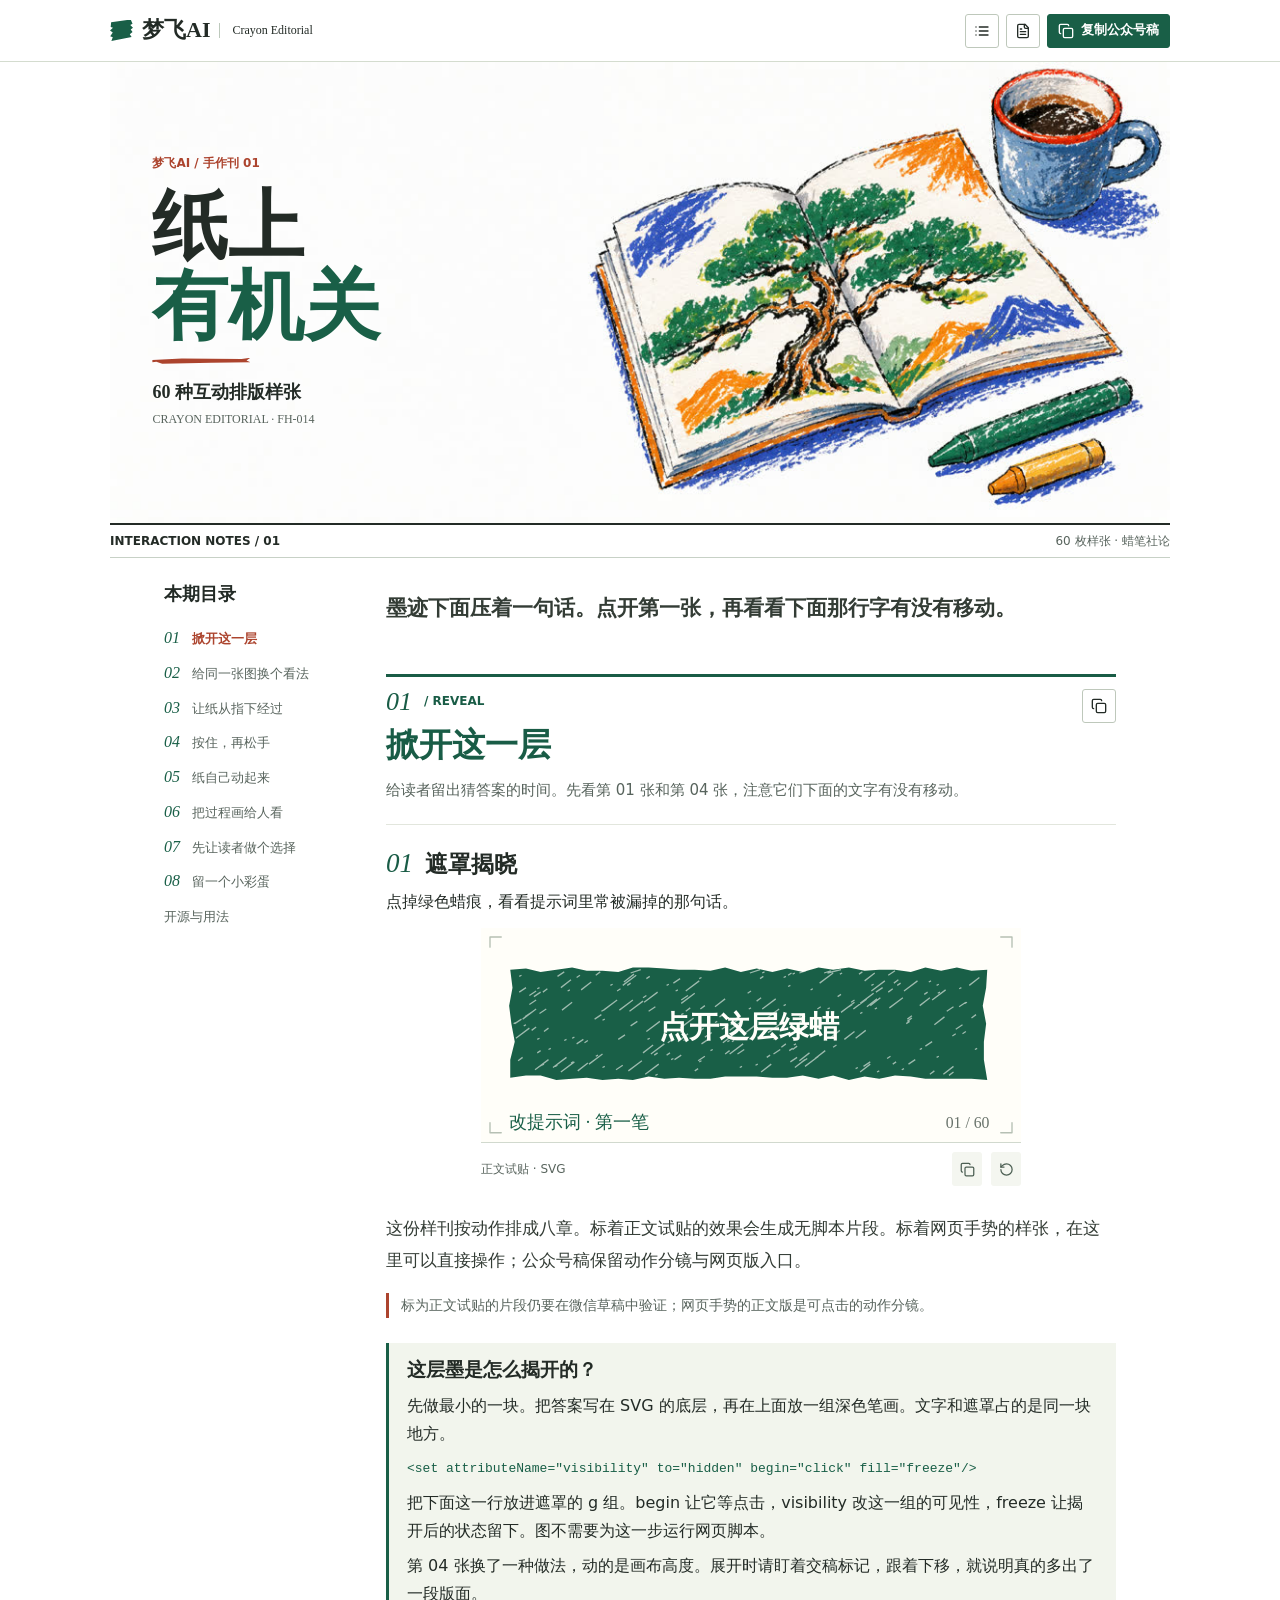
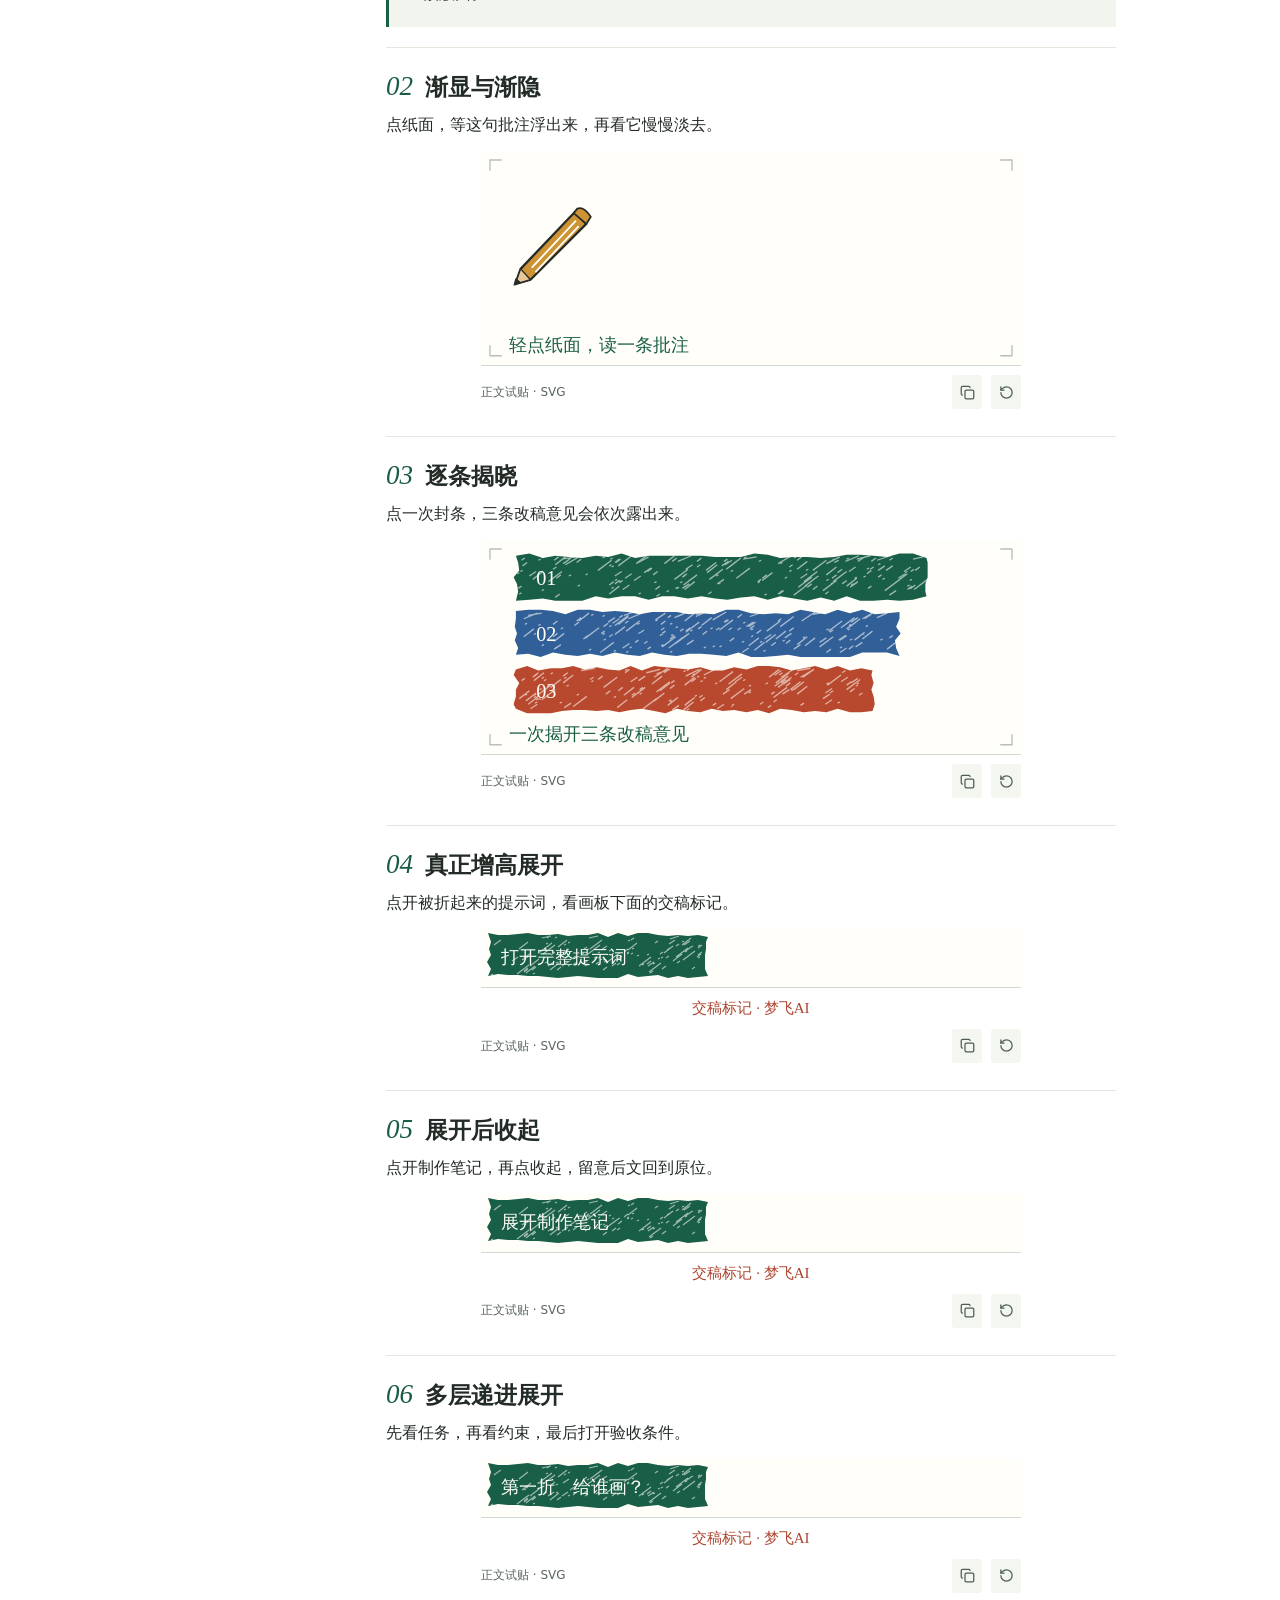
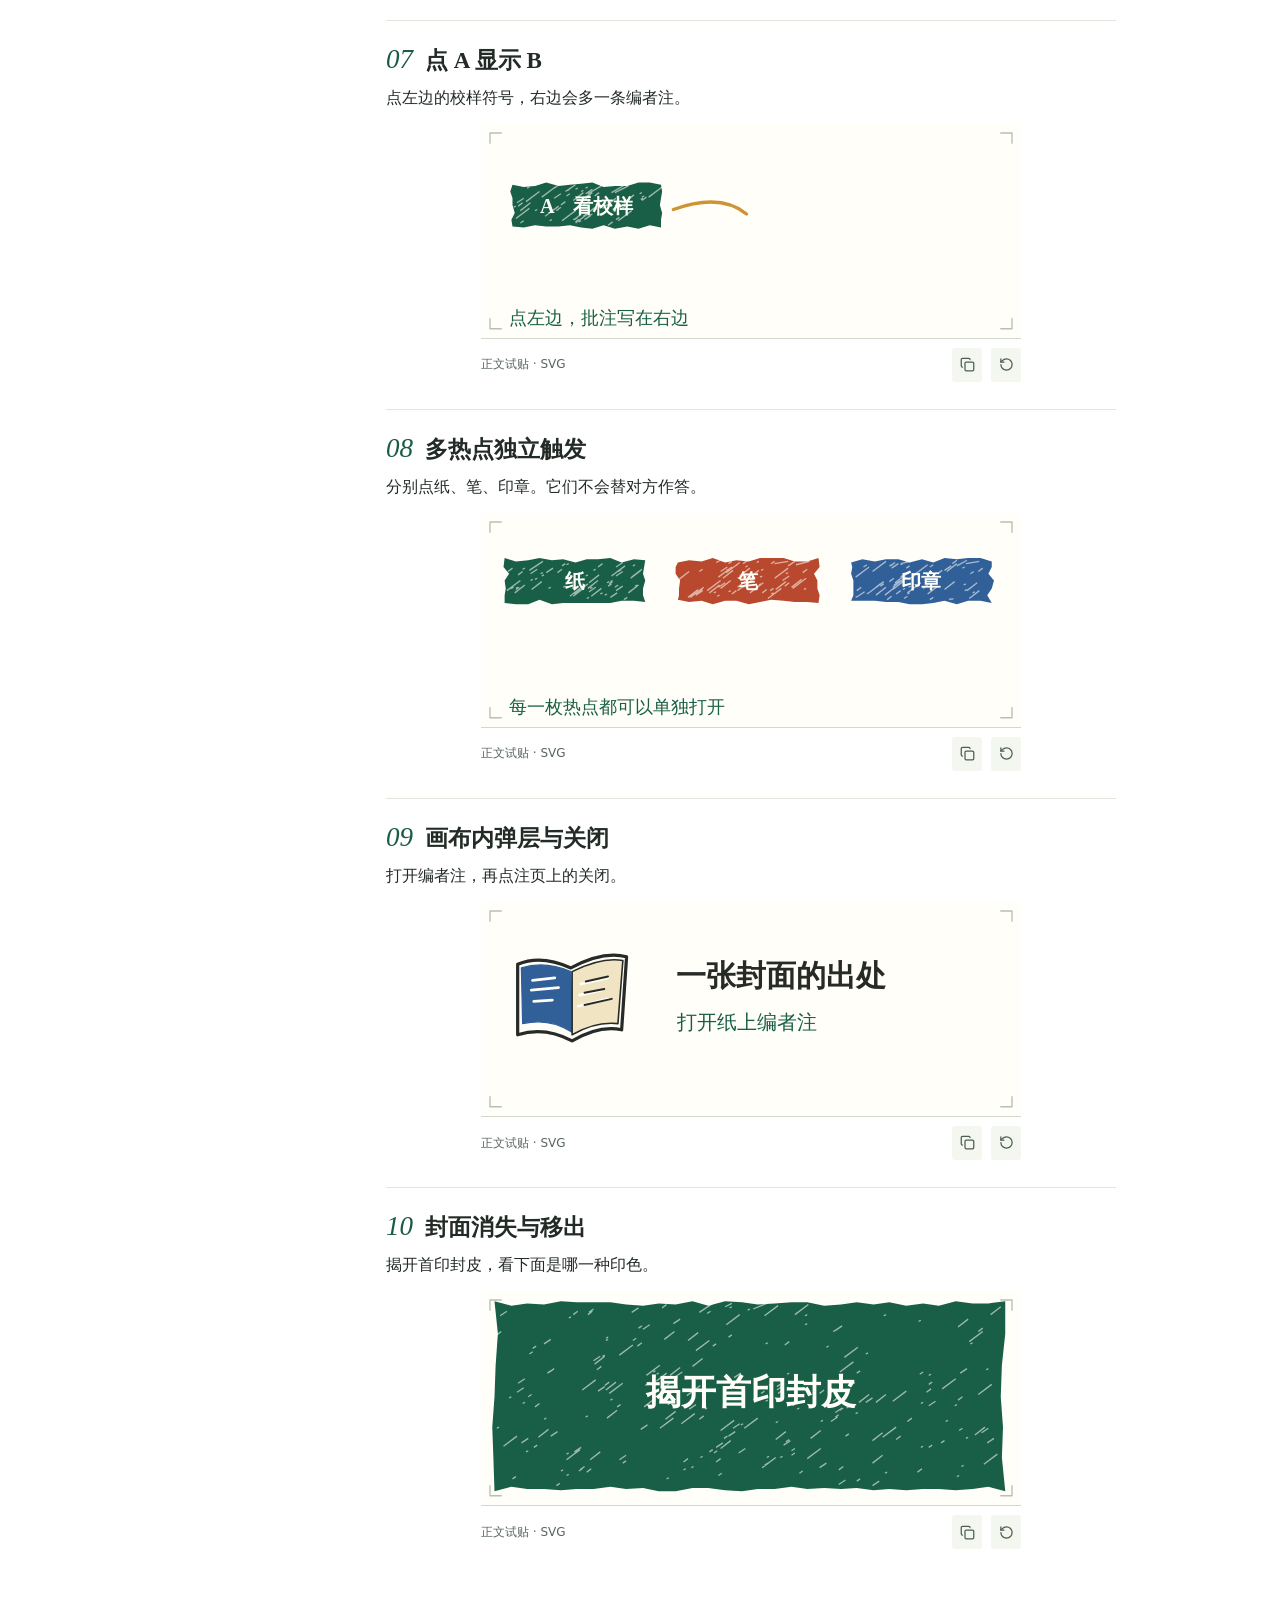
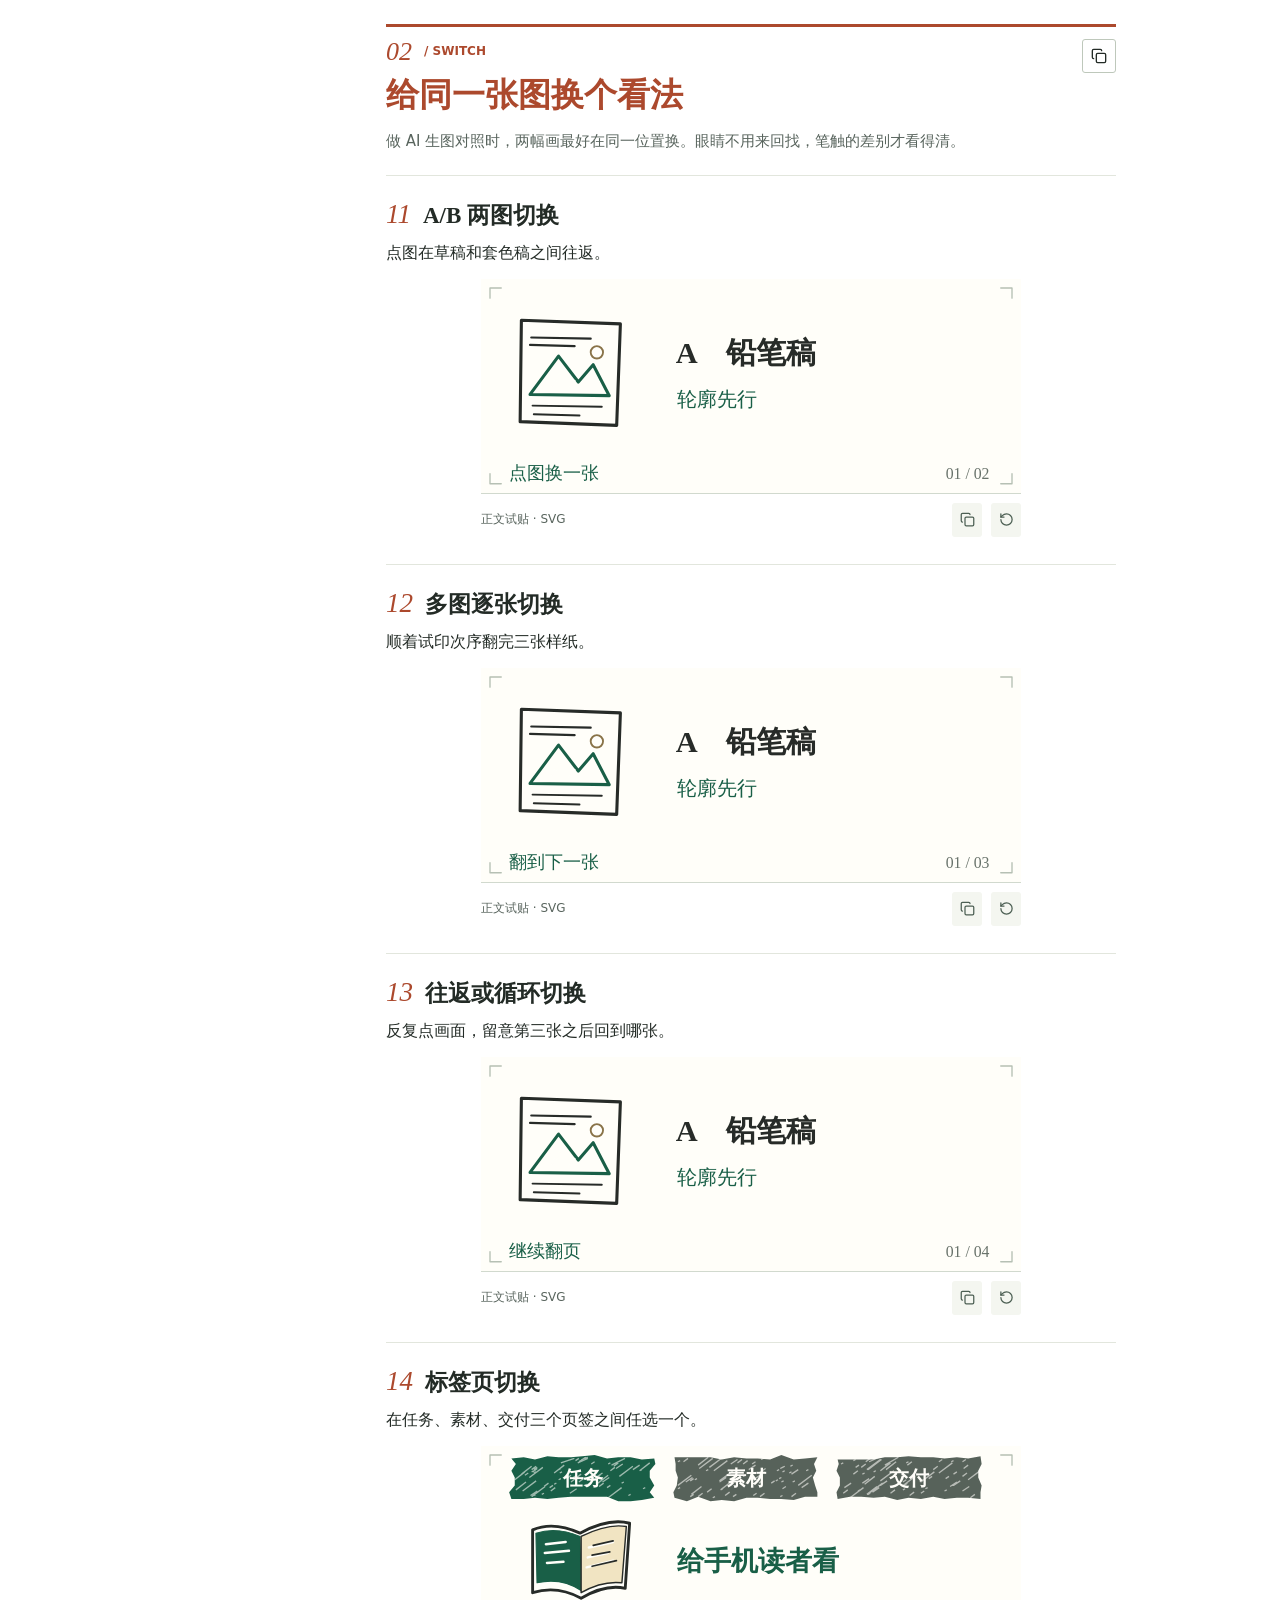
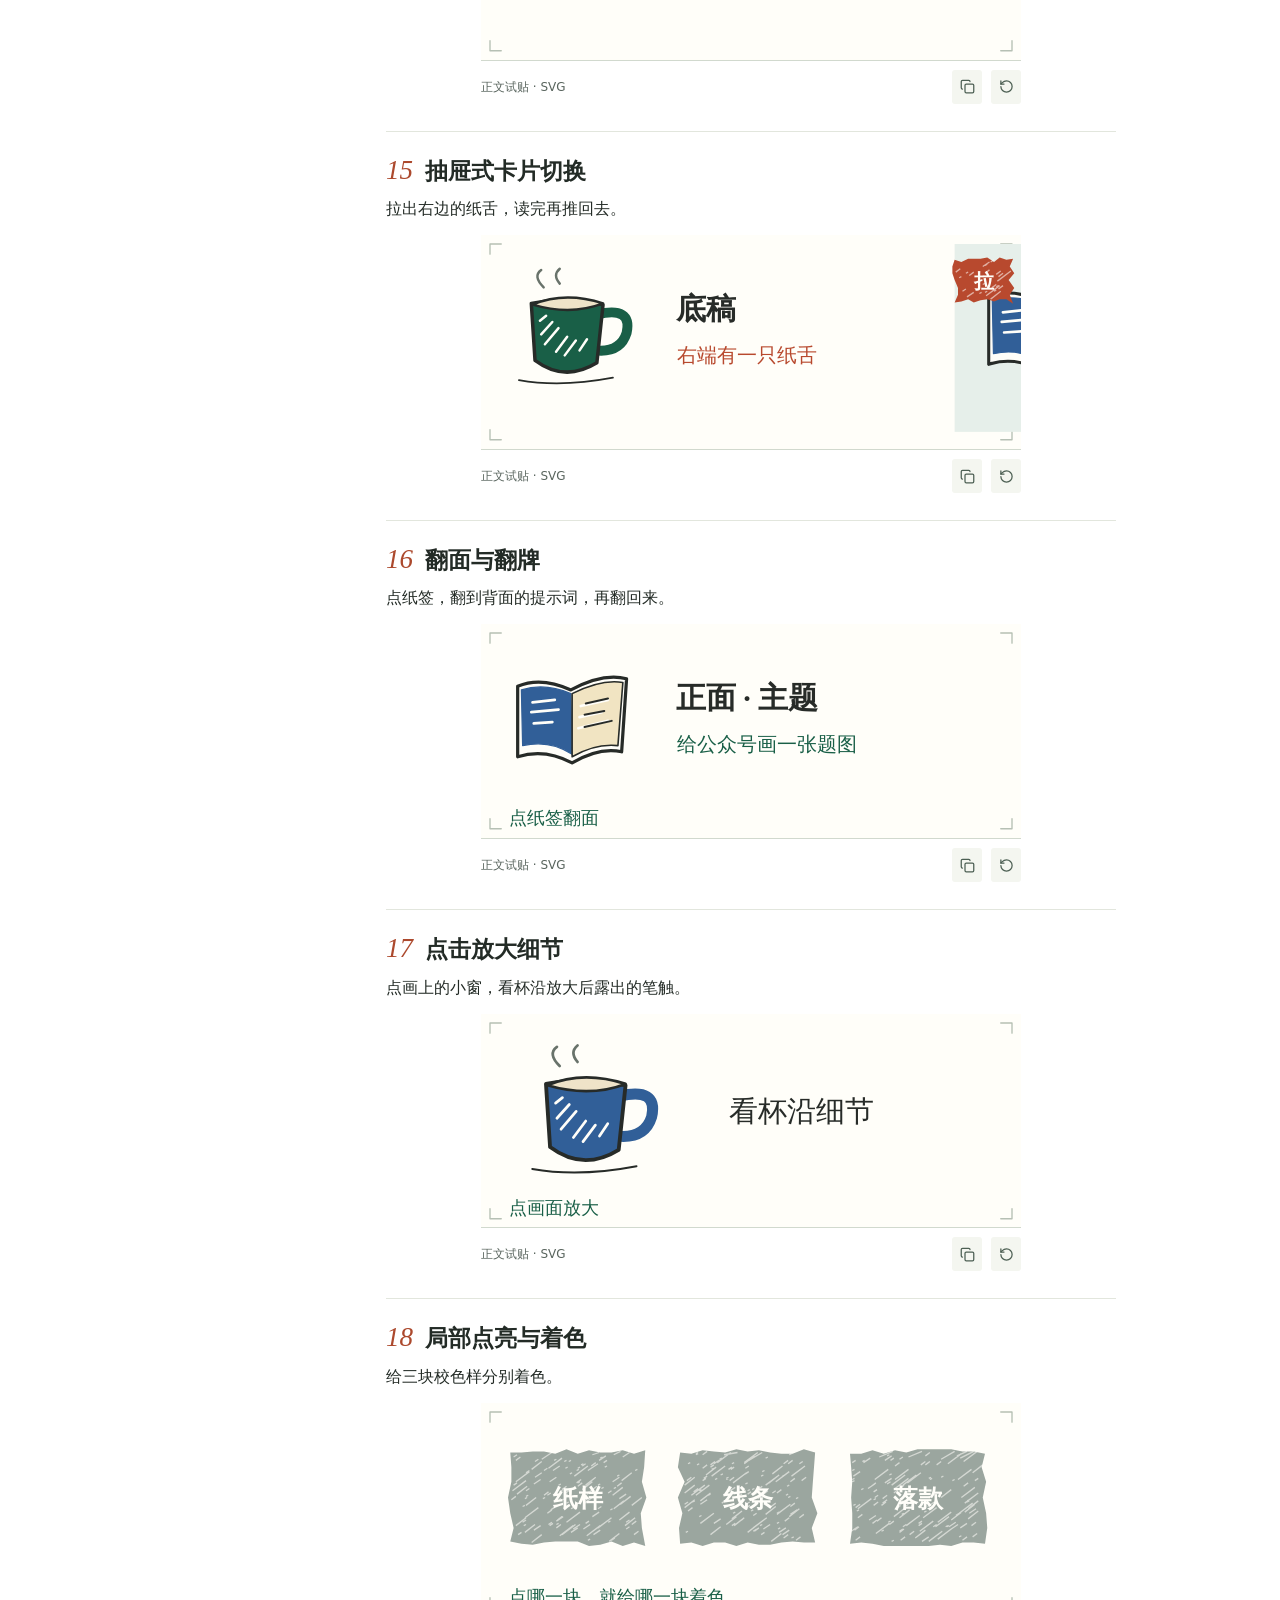
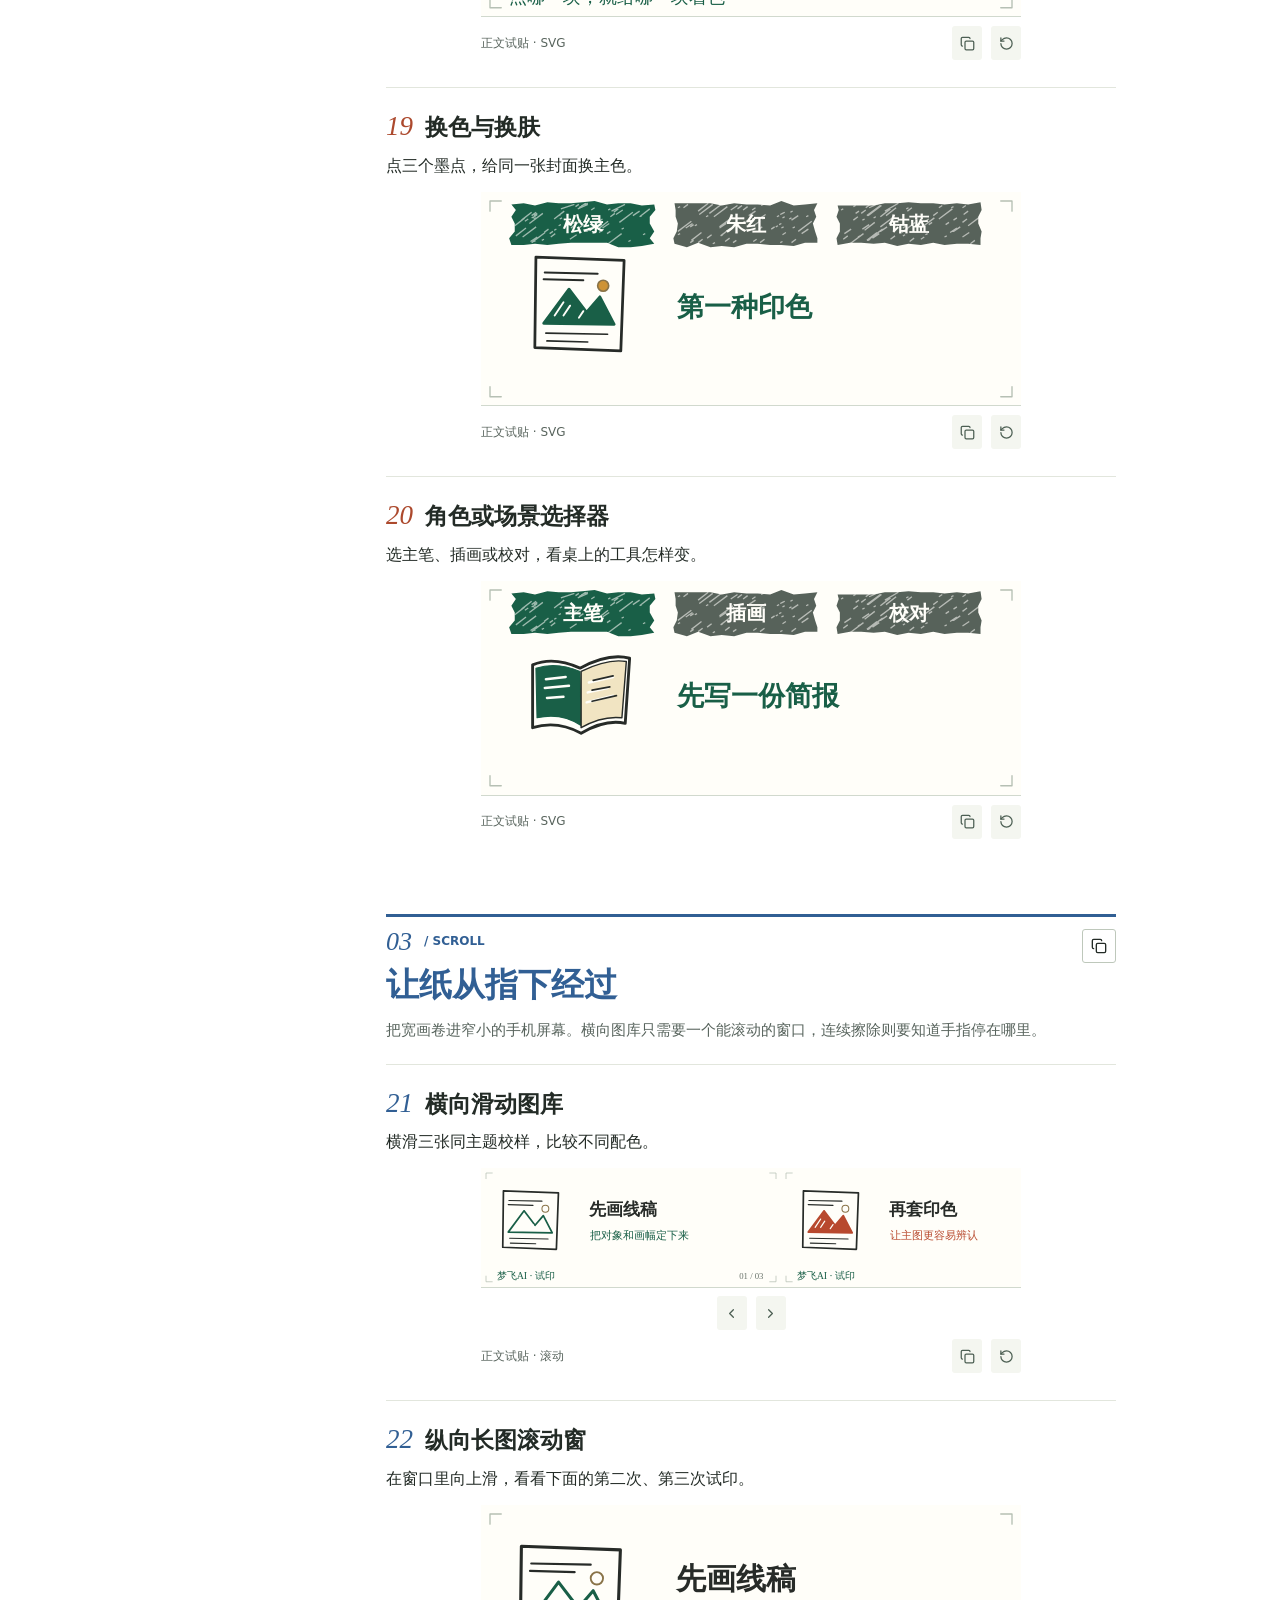
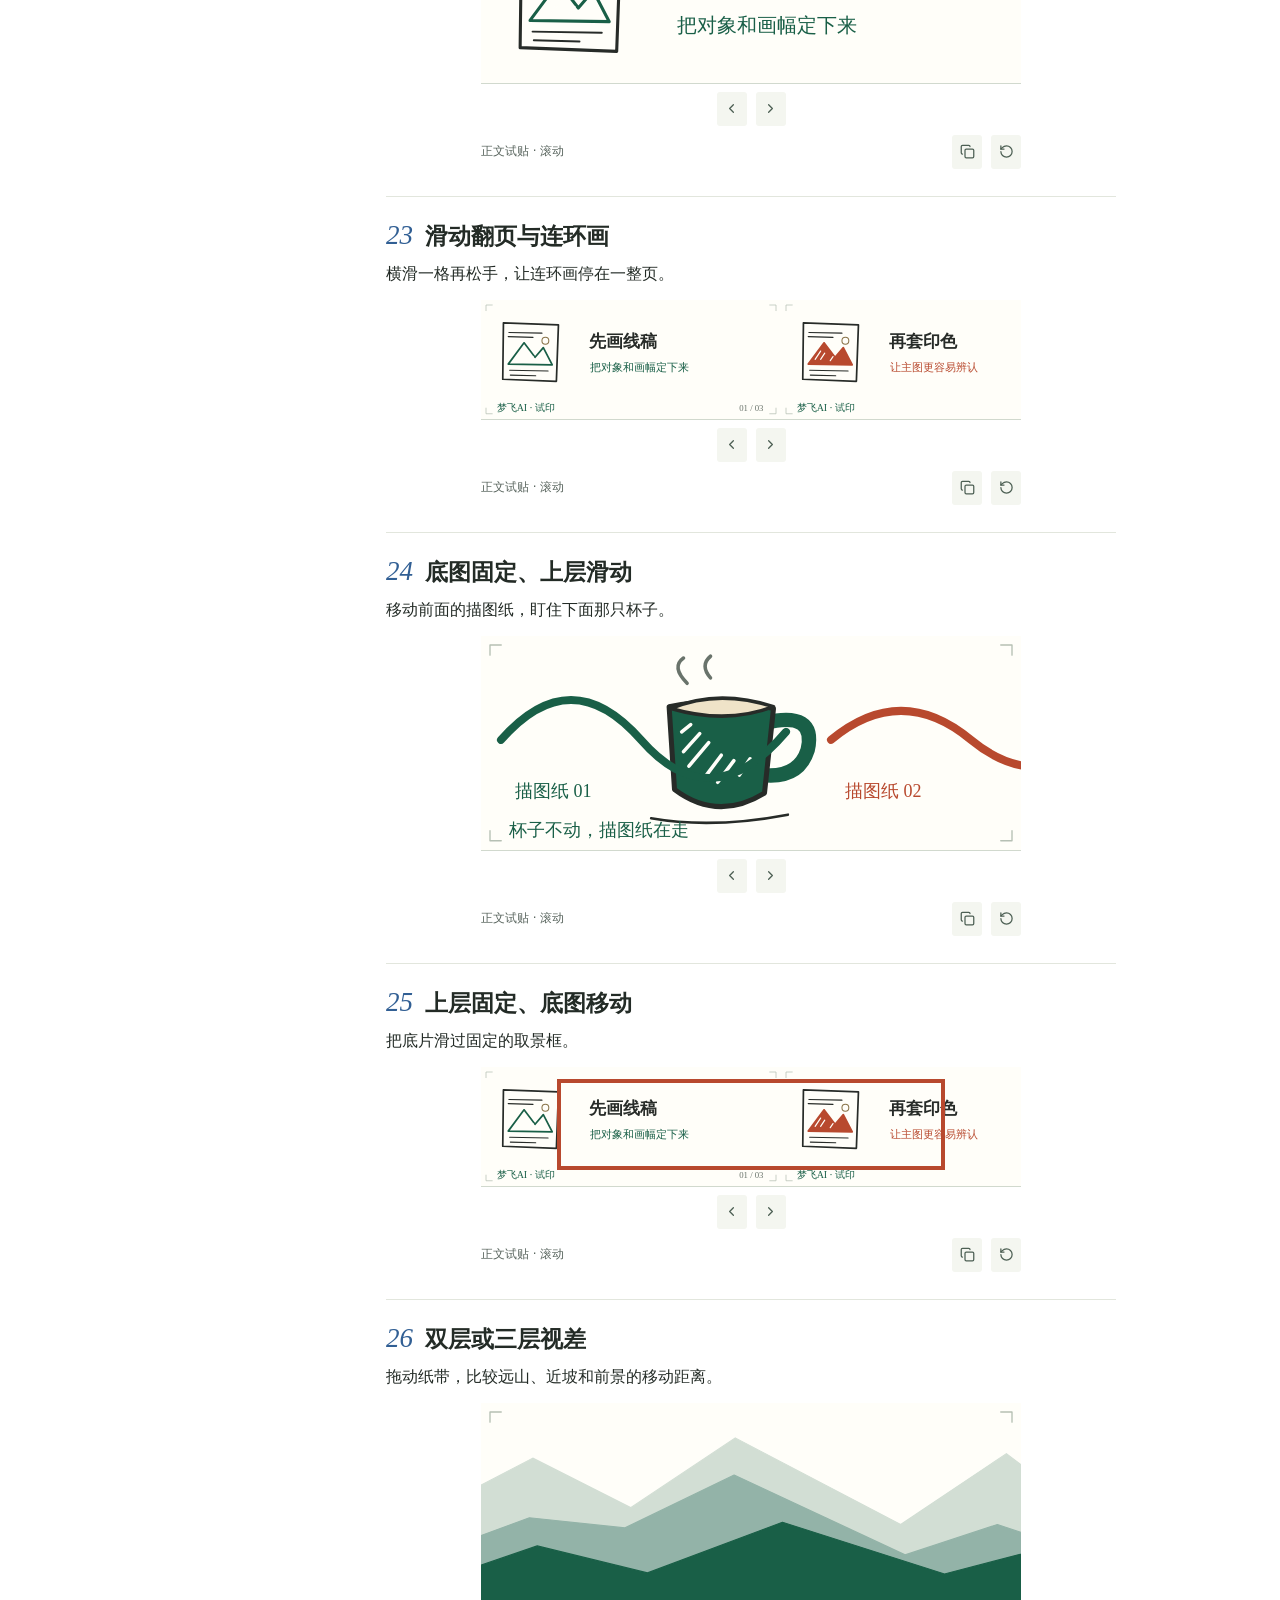
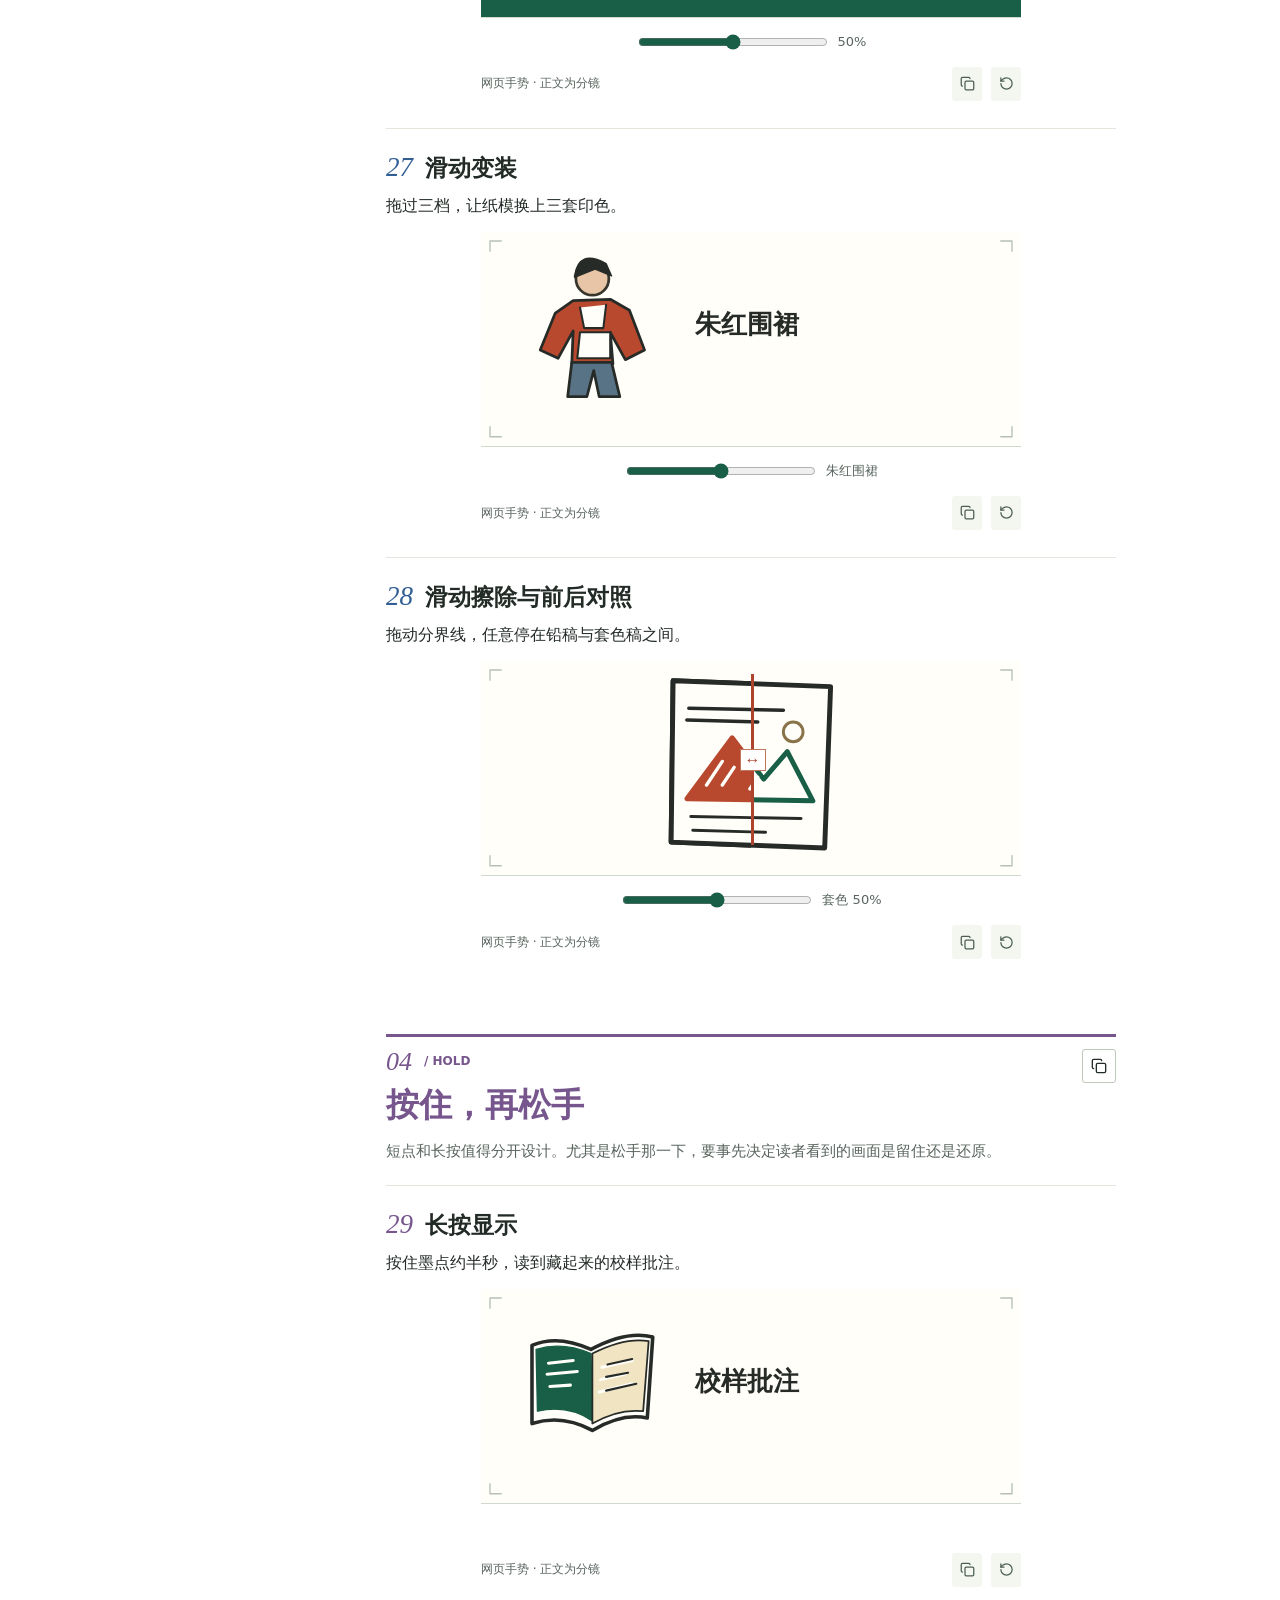
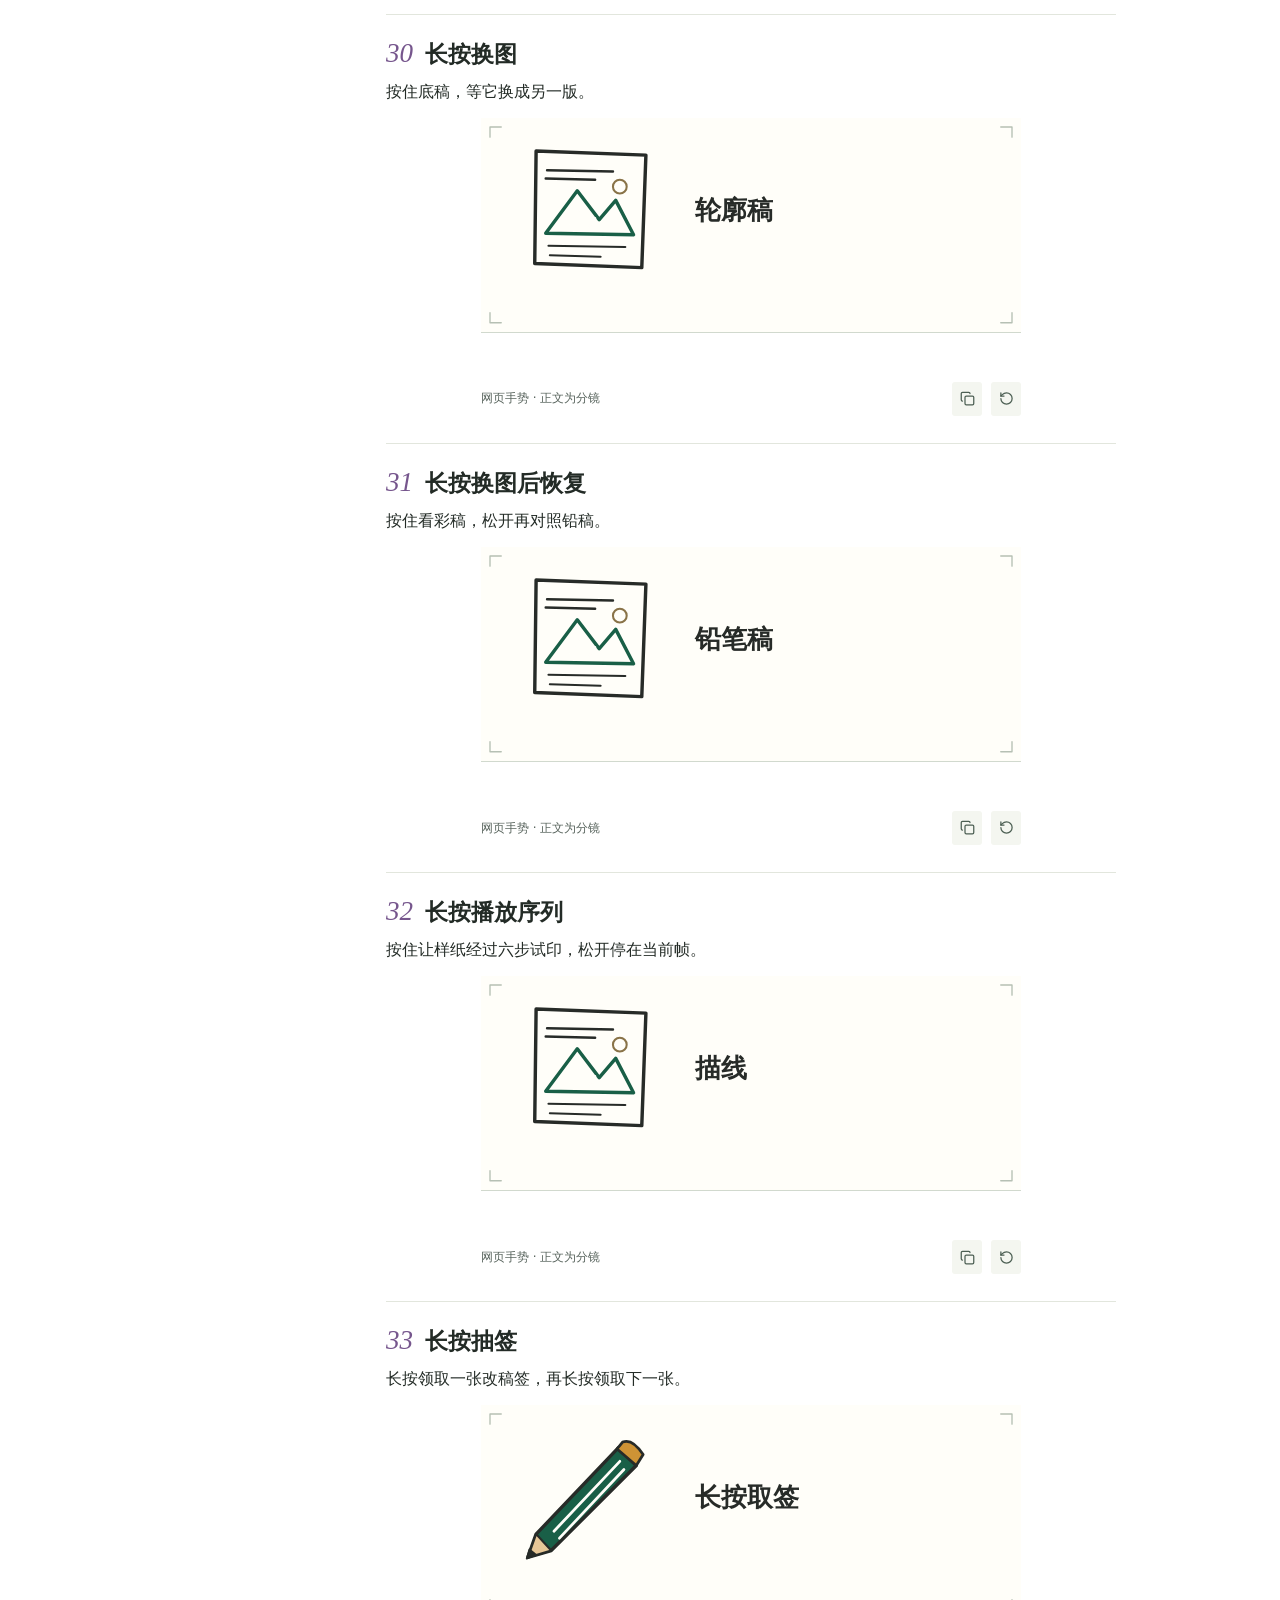
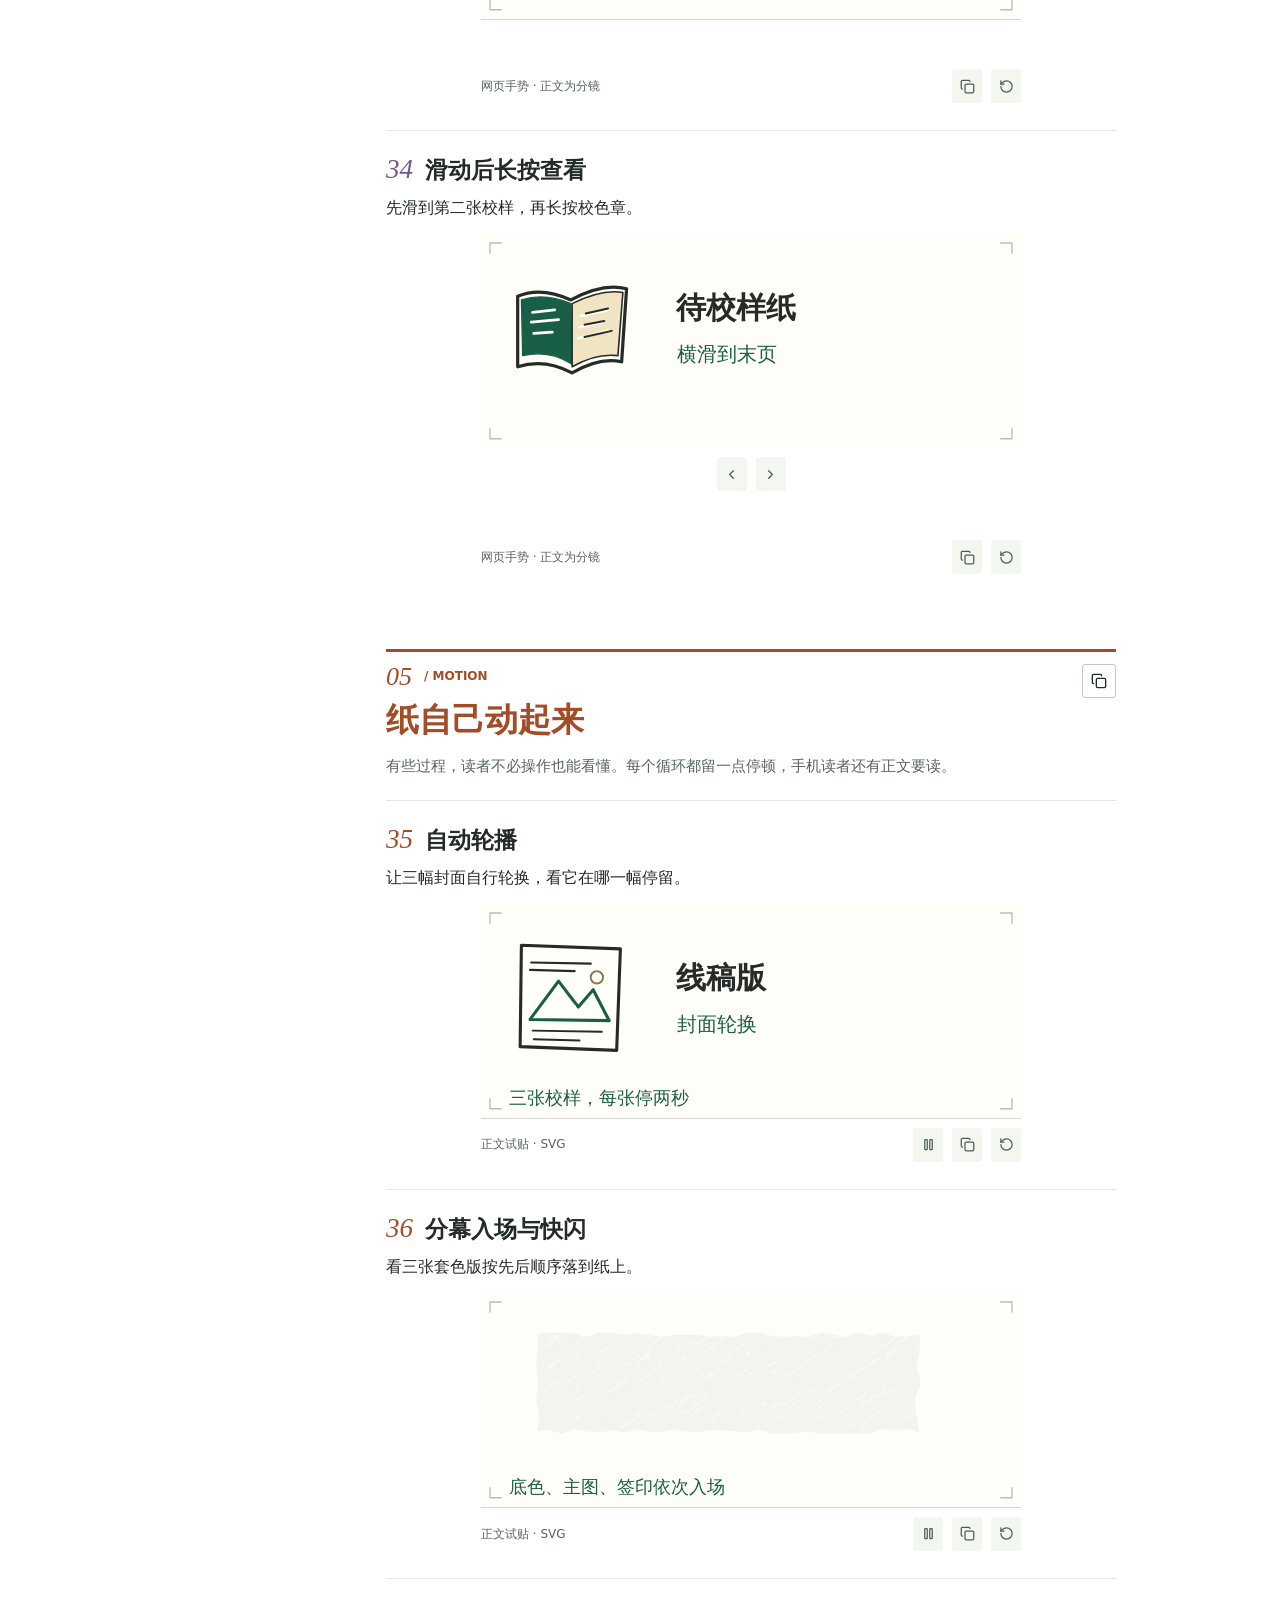
==== docs/index.html @ c8cf9789 "Publish the Crayon Editorial WeChat interaction skill and sixty playable examples" ====
<!doctype html><html lang="zh-CN"><head><meta charset="utf-8"><meta name="viewport" content="width=device-width,initial-scale=1"><meta http-equiv="Content-Security-Policy" content="default-src 'none'; img-src data:; style-src 'unsafe-inline'; script-src 'unsafe-inline'; base-uri 'none'; form-action 'none'"><title>梦飞AI · 公众号互动排版样刊</title><link rel="icon" href="data:,"><style>:root{--ink:#232b26;--pine:#195f47;--red:#ac442e;--blue:#315f98;--faint:#e2e6dd;--quiet:#58645d;--paper:#fffefb;--serif:Georgia,"Songti SC","Noto Serif CJK SC",SimSun,serif;--sans:"PingFang SC","Microsoft YaHei",system-ui,sans-serif;color:var(--ink);background:#fff;font:16px/1.75 var(--sans);letter-spacing:0}
*{box-sizing:border-box}body{margin:0}a{color:var(--pine);text-underline-offset:4px}button,input{font:inherit}button{color:var(--ink);cursor:pointer}button:disabled{opacity:.45;cursor:not-allowed}
a:focus-visible,button:focus-visible,input:focus-visible,[tabindex]:focus-visible{outline:3px solid #b95436;outline-offset:3px}svg rect[tabindex]:focus-visible{outline:none;stroke:#c25935;stroke-width:2;stroke-dasharray:4 4}
[hidden]{display:none!important}.wrap{max-width:1140px;margin:0 auto;padding:0 40px}
.top{position:sticky;top:0;z-index:8;background:#fffffff5;border-bottom:1px solid #d4dccf}.bar{display:flex;align-items:center;justify-content:space-between;gap:12px;min-height:61px}.imprint{display:inline-flex;gap:9px;align-items:center;color:var(--ink);text-decoration:none;font:700 22px/1.1 var(--serif)}.imprint em{color:var(--pine);font-style:normal}.imprint small{font:12px/1.25 Georgia,serif;border-left:1px solid #bdc9bc;padding-left:12px}.swatch{display:inline-block;width:23px;height:22px;background:var(--pine);clip-path:polygon(5% 13%,90% 0,98% 19%,88% 25%,100% 37%,90% 45%,98% 57%,86% 67%,94% 79%,6% 98%,12% 81%,1% 76%,12% 59%,0 50%,13% 37%,3% 34%)}
.tools{display:flex;align-items:center;gap:7px}.tool,.mini,.action{border:1px solid #bec8bb;border-radius:3px;background:white;display:inline-flex;align-items:center;justify-content:center;gap:7px;min-height:34px;padding:5px 10px;font:600 13px/1.3 var(--sans);text-decoration:none}.tool.primary,.action{background:var(--pine);border-color:var(--pine);color:white}.tool:hover,.mini:hover,.action:hover{filter:brightness(.94)}.tool svg,.mini svg,.action svg,.github svg{width:16px;height:16px;flex:none}.mini{width:34px;height:34px;padding:6px}.toc-pop{position:absolute;right:max(16px,calc((100vw - 1060px)/2));top:100%;background:white;border:1px solid #c6cec3;width:min(300px,calc(100% - 30px));padding:10px 18px;box-shadow:2px 5px 12px #2434261b}.toc-pop a{display:block;padding:5px 0;text-decoration:none;font-size:14px}
.cover{position:relative;isolation:isolate;display:flex;align-items:center;aspect-ratio:2.3/1;width:100%;background-color:white;background-image:var(--art);background-position:center;background-size:cover;overflow:hidden}.cover-type{width:45%;padding:10px 0 12px 4%}.folio{font:600 12px/1.4 var(--sans);color:var(--red)}.cover h1{font:900 76px/1.05 var(--serif);margin:15px 0 11px}.cover h1 span{display:block}.cover h1 span:last-child{color:var(--pine)}.cover .dek{font:600 18px/1.5 var(--serif);margin:15px 0 0}.cover .tiny{display:block;font:12px/1.4 Georgia,serif;color:var(--quiet);margin-top:5px}.inkline{display:block;width:98px;height:6px;background:var(--red);clip-path:polygon(0 37%,30% 11%,91% 22%,100% 0,96% 48%,100% 74%,60% 83%,10% 100%,4% 66%,0 74%)}
.issue-rule{display:flex;justify-content:space-between;gap:8px;border-top:2px solid var(--ink);border-bottom:1px solid #c7d1c6;padding:7px 0;font:12px/1.5 var(--sans);color:var(--quiet)}.issue-rule strong{color:var(--ink)}
.layout{display:grid;grid-template-columns:169px minmax(0,730px);justify-content:center;gap:53px}.rail{align-self:start;position:sticky;top:88px;padding:24px 0;color:var(--quiet)}.rail h2{font:700 18px/1.4 var(--serif);margin:0 0 15px;color:var(--ink)}.rail a{font-size:13px;color:var(--quiet);display:flex;gap:12px;align-items:baseline;padding:6px 0;text-decoration:none}.rail a[aria-current],.rail a:hover{color:var(--red);font-weight:700}.rail a b{font:italic 16px Georgia,serif;color:var(--pine)}
.story{min-width:0;padding:33px 0 42px}.prose{margin:0 0 16px;color:#333c35;font:17px/1.85 var(--sans);overflow-wrap:anywhere}.lede{font:600 21px/1.65 var(--serif)}.reading-note{font-size:14px;color:var(--quiet);border-left:3px solid var(--red);padding-left:12px;margin:17px 0 25px}.chapter,.effect,.closing{scroll-margin-top:80px}.chapter{margin-top:48px}.chapter-head{border-top:3px solid var(--chapter,var(--pine));padding-top:12px;margin-bottom:4px}.eyeline{display:flex;align-items:center;gap:12px;font:700 12px/1.45 var(--sans);color:var(--chapter,var(--pine))}.eyeline .serial{font:italic 26px/1 Georgia,serif}.chapter h2,.closing h2{color:var(--chapter,var(--pine));font:700 33px/1.35 var(--serif);margin:8px 0 10px}.chapter-head p{margin:0 0 20px;color:var(--quiet);font-size:15px;line-height:1.8}
.effect{padding:23px 0 27px;border-top:1px solid var(--faint)}.effect-head{display:flex;gap:12px;align-items:baseline}.en{flex:none;font:italic 27px/1 Georgia,serif;color:var(--chapter)}.effect h3{font:700 23px/1.45 var(--serif);margin:0;min-width:0;overflow-wrap:anywhere}.cue{font-size:16px;line-height:1.75;margin:7px 0 12px}.plate,.pad,.scroll-art{width:100%;max-width:540px;margin:0 auto;position:relative}.plate>svg,.pad>svg,.scroll-art svg{vertical-align:top;display:block;width:100%}.work svg [pointer-events=visiblePainted]{cursor:pointer}.work svg text{user-select:none}.plate,.pad,.scroll-art{background:#fffef9;border-bottom:1px solid #d1d9ce}.normal-after{font:15px/1.5 var(--serif);color:var(--red);margin:9px 0;text-align:center}
.eff-foot,.play-tools{display:flex;gap:9px;align-items:center;flex-wrap:wrap}.eff-foot{max-width:540px;margin:9px auto 0}.channel{font:12px/1.4 var(--sans);color:var(--quiet);margin-right:auto}.eff-foot .mini,.play-tools .mini{width:30px;height:30px;border:0;color:#4c5f53;background:#f4f6f0}.eff-foot .mini svg,.play-tools .mini svg{width:15px;height:15px}.play-tools{justify-content:center;margin:8px 0}.print-example{border-left:3px solid var(--pine);background:#f2f5ed;padding:12px 18px;margin:20px 0}.print-example h4{font:700 19px var(--serif);margin:2px 0 9px}.print-example p{margin:7px 0}.print-example code,.closing code{font:13px/1.7 Consolas,monospace;overflow-wrap:anywhere}.sample-code{white-space:pre-wrap;tab-size:2;margin:10px 0;color:var(--pine);font:13px/1.65 Consolas,monospace;overflow-wrap:anywhere}
.pad{touch-action:pan-y;user-select:none;-webkit-user-select:none;-webkit-touch-callout:none}.pad.hold{cursor:pointer}.pad.drag{cursor:ew-resize}.split-mark{position:absolute;inset:6% auto 14% 50%;width:3px;background:var(--red);pointer-events:none}.split-mark:after{content:'↔';position:absolute;top:50%;left:50%;transform:translate(-50%,-50%);background:white;color:var(--red);border:1px solid #bf765f;padding:0 4px;font:16px/20px Georgia,serif}
.gesture-line{display:flex;align-items:center;flex-wrap:wrap;gap:8px;justify-content:center;min-height:32px;margin:8px 0}.gesture-line input[type=range]{width:min(190px,60%);accent-color:var(--pine)}.feedback{color:var(--quiet);font-size:13px;min-height:20px}.strip{display:flex;max-width:540px;margin:0 auto;overflow-x:auto;scroll-snap-type:x mandatory;overscroll-behavior-x:contain}.strip>.slide{flex:0 0 100%;min-width:0;scroll-snap-align:start}.slide>svg,.folded>svg{display:block;width:100%}.folded,.longfold,.extra-sheet{max-width:540px;margin:auto}.folded{text-align:center}.extra-sheet{padding:12px 16px;background:#eff3e8}.closing{margin-top:42px;border-top:3px solid var(--pine);padding-top:16px}.github{display:inline-flex;align-items:center;gap:6px;overflow-wrap:anywhere;font-weight:650}.end-mark{display:block;margin-top:25px;font:700 23px/1.4 var(--serif);color:var(--pine)}.backtop{display:inline-block;margin-top:16px;font-size:13px}.notice{position:fixed;bottom:16px;left:50%;transform:translateX(-50%);background:#233e31;color:white;max-width:calc(100% - 24px);width:max-content;padding:8px 15px;font-size:13px;z-index:12;border-radius:3px}
@media(max-width:900px){.wrap{padding:0 25px}.layout{display:block;max-width:710px;margin:auto}.rail{display:none}.cover h1{font-size:58px}.story{padding-top:24px}}
@media(max-width:600px){.wrap{padding:0 16px}.bar{min-height:50px}.imprint{font-size:19px;gap:6px}.imprint small{display:none}.swatch{width:18px;height:18px}.tool{font-size:12px;padding:4px 7px;min-height:31px;gap:4px}.tools{gap:4px}.tools .mini{width:30px;height:31px}.cover-type{padding-left:3%}.cover h1{font-size:36px;margin:6px 0}.cover .dek{font-size:13px;margin:6px 0 0}.cover .tiny{display:none}.folio{font-size:10px}.cover .inkline{height:4px;width:50px}.issue-rule{font-size:10px}.story{padding-top:19px}.prose{font-size:16px}.lede{font-size:19px}.chapter{margin-top:32px}.chapter h2,.closing h2{font-size:27px}.effect{padding:17px 0 20px}.effect h3{font-size:21px}.cue{font-size:15px}.effect-head{gap:10px}.chapter,.effect,.closing{scroll-margin-top:62px}}
@media(max-width:380px){.wrap{padding:0 12px}.cover h1{font-size:29px}.cover .dek{font-size:12px}.folio{font-size:9px}.tools{gap:3px}.tool{padding:4px 6px}.tools .mini{width:27px}.imprint{font-size:17px}}
@media(prefers-reduced-motion:reduce){*{scroll-behavior:auto!important}}
.chapter-copy{float:right}
</style><!-- Lucide icon license:
ISC License

Copyright (c) for portions of Lucide are held by Cole Bemis 2013-2022 as part of Feather (MIT). All other copyright (c) for Lucide are held by Lucide Contributors 2022.

Permission to use, copy, modify, and/or distribute this software for any
purpose with or without fee is hereby granted, provided that the above
copyright notice and this permission notice appear in all copies.

THE SOFTWARE IS PROVIDED "AS IS" AND THE AUTHOR DISCLAIMS ALL WARRANTIES
WITH REGARD TO THIS SOFTWARE INCLUDING ALL IMPLIED WARRANTIES OF
MERCHANTABILITY AND FITNESS. IN NO EVENT SHALL THE AUTHOR BE LIABLE FOR
ANY SPECIAL, DIRECT, INDIRECT, OR CONSEQUENTIAL DAMAGES OR ANY DAMAGES
WHATSOEVER RESULTING FROM LOSS OF USE, DATA OR PROFITS, WHETHER IN AN
ACTION OF CONTRACT, NEGLIGENCE OR OTHER TORTIOUS ACTION, ARISING OUT OF
OR IN CONNECTION WITH THE USE OR PERFORMANCE OF THIS SOFTWARE.

--></head><body id="top"><header class="top"><div class="wrap bar"><a href="#top" class="imprint"><i class="swatch"></i><span>梦飞AI</span><small>Crayon Editorial</small></a><div class="tools"><button class="mini" id="contents-toggle" aria-label="章节目录" aria-expanded="false" aria-controls="contents-pop" title="章节目录"><svg xmlns="http://www.w3.org/2000/svg" width="24" height="24" viewBox="0 0 24 24" fill="none" stroke="currentColor" stroke-width="2" stroke-linecap="round" stroke-linejoin="round"><path d="M3 12h.01"></path><path d="M3 18h.01"></path><path d="M3 6h.01"></path><path d="M8 12h13"></path><path d="M8 18h13"></path><path d="M8 6h13"></path></svg></button><button class="mini" data-copy="static" title="复制静态全文" aria-label="复制静态全文"><svg xmlns="http://www.w3.org/2000/svg" width="24" height="24" viewBox="0 0 24 24" fill="none" stroke="currentColor" stroke-width="2" stroke-linecap="round" stroke-linejoin="round"><path d="M15 2H6a2 2 0 0 0-2 2v16a2 2 0 0 0 2 2h12a2 2 0 0 0 2-2V7Z"></path><path d="M14 2v4a2 2 0 0 0 2 2h4"></path><path d="M10 9H8"></path><path d="M16 13H8"></path><path d="M16 17H8"></path></svg></button><button class="tool primary" data-copy="wx"><svg xmlns="http://www.w3.org/2000/svg" width="24" height="24" viewBox="0 0 24 24" fill="none" stroke="currentColor" stroke-width="2" stroke-linecap="round" stroke-linejoin="round"><rect width="14" height="14" x="8" y="8" rx="2" ry="2"></rect><path d="M4 16c-1.1 0-2-.9-2-2V4c0-1.1.9-2 2-2h10c1.1 0 2 .9 2 2"></path></svg>复制公众号稿</button></div></div><nav hidden class="toc-pop" id="contents-pop"><a data-nav href="#ch1"><b>01</b> 掀开这一层</a><a data-nav href="#ch2"><b>02</b> 给同一张图换个看法</a><a data-nav href="#ch3"><b>03</b> 让纸从指下经过</a><a data-nav href="#ch4"><b>04</b> 按住，再松手</a><a data-nav href="#ch5"><b>05</b> 纸自己动起来</a><a data-nav href="#ch6"><b>06</b> 把过程画给人看</a><a data-nav href="#ch7"><b>07</b> 先让读者做个选择</a><a data-nav href="#ch8"><b>08</b> 留一个小彩蛋</a><a href="#open-source">开源与用法</a></nav></header><div class="wrap"><header class="cover" style="--art:url([data-uri]);"><div class="cover-type"><div class="folio">梦飞AI / 手作刊 01</div><h1><span>纸上</span><span>有机关</span></h1><i class="inkline"></i><p class="dek">60 种互动排版样张</p><span class="tiny">CRAYON EDITORIAL · FH-014</span></div></header><div class="issue-rule"><strong>INTERACTION NOTES / 01</strong><span>60 枚样张 · 蜡笔社论</span></div><div class="layout"><aside class="rail"><h2>本期目录</h2><a data-nav href="#ch1"><b>01</b> 掀开这一层</a><a data-nav href="#ch2"><b>02</b> 给同一张图换个看法</a><a data-nav href="#ch3"><b>03</b> 让纸从指下经过</a><a data-nav href="#ch4"><b>04</b> 按住，再松手</a><a data-nav href="#ch5"><b>05</b> 纸自己动起来</a><a data-nav href="#ch6"><b>06</b> 把过程画给人看</a><a data-nav href="#ch7"><b>07</b> 先让读者做个选择</a><a data-nav href="#ch8"><b>08</b> 留一个小彩蛋</a><a href="#open-source">开源与用法</a></aside><main class="story"><p class="prose lede">墨迹下面压着一句话。点开第一张，再看看下面那行字有没有移动。</p><section id="ch1" class="chapter" style="--chapter:#195c46"><header class="chapter-head"><button class="mini chapter-copy" data-copy="part" data-part="ch1" title="复制本章" aria-label="复制本章"><svg xmlns="http://www.w3.org/2000/svg" width="24" height="24" viewBox="0 0 24 24" fill="none" stroke="currentColor" stroke-width="2" stroke-linecap="round" stroke-linejoin="round"><rect width="14" height="14" x="8" y="8" rx="2" ry="2"></rect><path d="M4 16c-1.1 0-2-.9-2-2V4c0-1.1.9-2 2-2h10c1.1 0 2 .9 2 2"></path></svg></button><div class="eyeline"><span class="serial">01</span> / REVEAL</div><h2>掀开这一层</h2><p>给读者留出猜答案的时间。先看第 01 张和第 04 张，注意它们下面的文字有没有移动。</p></header><section id="s01" data-n="1" data-kind="svg" class="effect"><div class="effect-head"><span class="en">01</span><h3>遮罩揭晓</h3></div><p class="cue">点掉绿色蜡痕，看看提示词里常被漏掉的那句话。</p><div class="work"><div class="plate"><svg xmlns="http://www.w3.org/2000/svg" width="100%" viewBox="0 0 480 190" style="display:block;width:100%;height:auto;overflow:hidden;background:#fffef9;font-family:'PingFang SC','Microsoft YaHei',sans-serif;"><rect x="0" y="0" width="100%" height="100%" fill="#fffef9" /><path d="M8 17V8h10m444 0h10v9M8 173v9h10m444 0h10v-9" fill="none" stroke="#b6c0b4" stroke-width="1.2" stroke-linecap="round" stroke-linejoin="round" /><text x="42" y="85" fill="#272b28" font-size="25" font-family="Georgia,'Songti SC','Noto Serif CJK SC',SimSun,serif" font-weight="700" text-anchor="start">先说清楚，这张图给谁看。</text><path d="M43 103q130 3 265-2" fill="none" stroke="#b8492e" stroke-width="3" stroke-linecap="round" stroke-linejoin="round" /><g visibility="visible"><set attributeName="visibility" to="hidden" begin="w57422f92c7n1kgo.click" fill="freeze"/><path d="M26 37 L40 36 L53 39 L67 37 L81 35 L94 38 L108 38 L122 39 L135 35 L149 35 L163 36 L176 37 L190 37 L204 38 L217 35 L231 39 L245 36 L259 39 L272 36 L286 39 L300 35 L313 37 L327 35 L341 38 L354 37 L368 37 L382 39 L395 35 L409 38 L423 35 L436 38 L450 37 L449 53 L446 69 L449 85 L447 101 L447 117 L450 135 L436 134 L423 134 L409 134 L395 134 L382 132 L368 131 L354 134 L341 132 L327 135 L313 131 L300 134 L286 131 L272 133 L259 133 L245 132 L231 132 L217 132 L204 134 L190 134 L176 133 L163 134 L149 132 L135 135 L122 134 L108 135 L94 133 L81 134 L67 135 L53 131 L40 131 L26 133 L26 117 L30 101 L27 85 L25 69 L28 53 Z" fill="#195f47"/><path d="M169 117l2-1M30 85l6-4M72 73l9-7M130 51l3-2M395 105l6-4M430 67l2-1M39 79l6-4M133 87l6-4M362 57l4-3M284 81l4-3M308 72l2-1M390 69l9-7M337 67l12-9M269 44l2-1M115 51l2-1M149 74l6-4M92 102l3-2M362 42l6-4M277 108l4-3M374 126l2-1M351 57l6-4M34 57l6-4M370 51l3-2M275 119l6-4M85 103l6-4M133 40l9-3M195 91l3-2M329 66l3-2M177 89l12-9M194 45l2-1M47 61l6-4M390 108l2-1M155 131l2-1M195 72l4-3M221 112l12-9M147 92l12-9M419 96l3-2M154 113l3-2M406 58l2-1M43 60l6-4M165 51l2-1M38 87l2-1M249 128l9-7M299 72l3-2M102 42l4-3M436 80l4-3M221 91l12-9M175 101l9-7M31 98l12-9M144 111l9-7M107 74l2-1M171 49l6-4M146 130l12-9M260 99l2-1M60 108l2-1M313 106l3-2M425 54l2-1M182 56l12-9M215 102l9-7M108 82l2-1M346 69l9-7M428 94l3-2M301 49l12-9M341 47l9-7M86 127l9-7M50 54l2-1M284 120l6-4M178 77l2-1M165 113l3-2M422 90l6-4M237 58l3-2M71 53l9-7M269 69l2-1M255 93l3-2M323 99l9-7M230 124l2-1M37 81l12-9M347 56l12-9M260 112l6-4M173 56l2-1M234 94l9-7M166 102l3-2M425 70l6-4M108 124l2-1M283 118l9-7M52 76l6-4M267 106l4-3M340 123l6-4M336 41l3-2M333 98l9-7M109 73l12-9M244 122l2-1M45 91l4-3M238 72l2-1M411 130l9-7M277 41l2-1M299 93l2-1M283 79l4-3M273 42l3-2M405 51l2-1M399 130l4-3M89 55l9-7M293 55l2-1M102 114l2-1M180 100l2-1M29 85l2-1M85 44l3-2M327 70l3-2M361 116l3-2M331 72l12-9M193 118l6-4M414 74l6-4M366 121l3-2M250 40l2-1M145 66l12-9M257 92l12-9M223 83l6-4M56 92l4-3M278 104l2-1M394 59l3-2M378 85l3-2M367 49l4-3M144 62l3-2M403 86l9-7M253 81l12-9M405 115l2-1M48 126l12-9M228 112l6-4M203 94l2-1M96 121l12-9M126 51l12-9M33 118l4-3M55 57l4-3M288 123l12-9M190 127l3-2M297 116l9-7M333 125l2-1M434 51l9-7M68 43l6-4M398 48l2-1M50 99l2-1M178 64l6-4M178 67l12-9M132 74l12-9M147 45l3-2M239 40l9-3M208 84l2-1M196 103l6-4M222 86l6-4M347 51l2-1M43 68l6-4M250 72l12-9M74 100l2-1M71 128l12-9M245 65l4-3M352 128l2-1M337 76l2-1M401 64l12-9M248 45l3-2M223 101l2-1M439 108l2-1M379 81l4-3M123 73l12-9M274 109l3-2M54 122l2-1M320 75l12-9M376 56l12-9M127 48l9-7M212 79l3-2M122 99l6-4M172 117l6-4M317 61l3-2M217 112l4-3M305 40l6-2M363 71l12-9M81 98l2-1M416 131l4-3M283 84l4-3M66 123l2-1M50 111l3-2M204 109l2-1M254 115l3-2M120 126l6-4M319 41l2-1M121 56l3-2M214 90l6-4M208 70l9-7M310 98l9-7M380 121l6-4M151 112l12-9M64 124l12-9M337 128l9-7M279 124l9-7M52 123l2-1M182 74l4-3M77 56l2-1M308 40l12-3M343 70l9-7M219 101l2-1M379 83l4-3M101 81l6-4M131 127l12-9M199 97l6-4M80 120l2-1M34 43l2-1M283 40l6-2M350 72l2-1M148 99l2-1M194 119l2-1M273 52l2-1" fill="none" stroke="#fffef9" stroke-opacity=".57" stroke-width="1.15"/><text x="238" y="97" fill="#fffef9" font-size="27" font-family="Georgia,'Songti SC','Noto Serif CJK SC',SimSun,serif" font-weight="700" text-anchor="middle">点开这层绿蜡</text><rect x="22" y="30" width="434" height="116" fill="#000" fill-opacity="0" pointer-events="visiblePainted" id="w57422f92c7n1kgo"/></g><text x="25" y="178" fill="#195f47" font-size="16" font-family="Georgia,'Songti SC','Noto Serif CJK SC',SimSun,serif" font-weight="400" text-anchor="start">改提示词 · 第一笔</text><text x="452" y="178" fill="#69736b" font-size="14" font-family="Georgia,'Songti SC','Noto Serif CJK SC',SimSun,serif" font-weight="400" text-anchor="end">01 / 60</text></svg></div></div><div class="eff-foot"><span class="channel">正文试贴 · SVG</span><button class="mini" data-copy="part" data-part="01" title="复制第 01 项正文片段" aria-label="复制第 01 项正文片段"><svg xmlns="http://www.w3.org/2000/svg" width="24" height="24" viewBox="0 0 24 24" fill="none" stroke="currentColor" stroke-width="2" stroke-linecap="round" stroke-linejoin="round"><rect width="14" height="14" x="8" y="8" rx="2" ry="2"></rect><path d="M4 16c-1.1 0-2-.9-2-2V4c0-1.1.9-2 2-2h10c1.1 0 2 .9 2 2"></path></svg></button><button class="mini" data-reset title="从头体验" aria-label="重置第 01 张"><svg xmlns="http://www.w3.org/2000/svg" width="24" height="24" viewBox="0 0 24 24" fill="none" stroke="currentColor" stroke-width="2" stroke-linecap="round" stroke-linejoin="round"><path d="M3 12a9 9 0 1 0 9-9 9.75 9.75 0 0 0-6.74 2.74L3 8"></path><path d="M3 3v5h5"></path></svg></button></div></section><p class="prose">这份样刊按动作排成八章。标着正文试贴的效果会生成无脚本片段。标着网页手势的样张，在这里可以直接操作；公众号稿保留动作分镜与网页版入口。</p><p class="reading-note">标为正文试贴的片段仍要在微信草稿中验证；网页手势的正文版是可点击的动作分镜。</p><aside class="print-example"><h4>这层墨是怎么揭开的？</h4><p>先做最小的一块。把答案写在 SVG 的底层，再在上面放一组深色笔画。文字和遮罩占的是同一块地方。</p><pre class="sample-code">&lt;set attributeName=&quot;visibility&quot; to=&quot;hidden&quot; begin=&quot;click&quot; fill=&quot;freeze&quot;/&gt;</pre><p>把下面这一行放进遮罩的 g 组。begin 让它等点击，visibility 改这一组的可见性，freeze 让揭开后的状态留下。图不需要为这一步运行网页脚本。</p><p>第 04 张换了一种做法，动的是画布高度。展开时请盯着交稿标记，跟着下移，就说明真的多出了一段版面。</p></aside><section id="s02" data-n="2" data-kind="svg" class="effect"><div class="effect-head"><span class="en">02</span><h3>渐显与渐隐</h3></div><p class="cue">点纸面，等这句批注浮出来，再看它慢慢淡去。</p><div class="work"><div class="plate"><svg xmlns="http://www.w3.org/2000/svg" width="100%" viewBox="0 0 480 190" style="display:block;width:100%;height:auto;overflow:hidden;background:#fffef9;font-family:'PingFang SC','Microsoft YaHei',sans-serif;"><rect x="0" y="0" width="100%" height="100%" fill="#fffef9" /><path d="M8 17V8h10m444 0h10v9M8 173v9h10m444 0h10v-9" fill="none" stroke="#b6c0b4" stroke-width="1.2" stroke-linecap="round" stroke-linejoin="round" /><g transform="translate(28 44) scale(0.8)"><path d="M9 76L69 13l13 13-62 62-17 5Z" fill="#ce9335" stroke="#272b28" stroke-width="2.5" stroke-linecap="round" stroke-linejoin="round" /><path d="M9 76l11 12-17 5Z" fill="#e7c797" stroke="#272b28" stroke-width="1.5" stroke-linecap="round" stroke-linejoin="round" /><path d="M4 87l5 4-7 3Z" fill="#272b28" stroke="#272b28" stroke-width="1" stroke-linecap="round" stroke-linejoin="round" /><path d="M22 74l48-51m-44 56 47-50" fill="none" stroke="#fffef9" stroke-width="2" stroke-linecap="round" stroke-linejoin="round" /><path d="M68 14l4-5q7-3 15 9l-5 8Z" fill="#ce9335" stroke="#272b28" stroke-width="2" stroke-linecap="round" stroke-linejoin="round" /></g><g opacity="0"><animate attributeName="opacity" values="0;1;1;0" keyTimes="0;.28;.7;1" dur="2.8s" begin="w57422f92c7n2kgo.click" fill="freeze"/><text x="240" y="99" fill="#b8492e" font-size="30" font-family="Georgia,'Songti SC','Noto Serif CJK SC',SimSun,serif" font-weight="700" text-anchor="middle">给标题留出一块白。</text></g><text x="25" y="178" fill="#195f47" font-size="16" font-family="Georgia,'Songti SC','Noto Serif CJK SC',SimSun,serif" font-weight="400" text-anchor="start">轻点纸面，读一条批注</text><text x="452" y="178" fill="#69736b" font-size="14" font-family="Georgia,'Songti SC','Noto Serif CJK SC',SimSun,serif" font-weight="400" text-anchor="end"></text><rect x="0" y="0" width="480" height="190" fill="#000" fill-opacity="0" pointer-events="visiblePainted" id="w57422f92c7n2kgo"/></svg></div></div><div class="eff-foot"><span class="channel">正文试贴 · SVG</span><button class="mini" data-copy="part" data-part="02" title="复制第 02 项正文片段" aria-label="复制第 02 项正文片段"><svg xmlns="http://www.w3.org/2000/svg" width="24" height="24" viewBox="0 0 24 24" fill="none" stroke="currentColor" stroke-width="2" stroke-linecap="round" stroke-linejoin="round"><rect width="14" height="14" x="8" y="8" rx="2" ry="2"></rect><path d="M4 16c-1.1 0-2-.9-2-2V4c0-1.1.9-2 2-2h10c1.1 0 2 .9 2 2"></path></svg></button><button class="mini" data-reset title="从头体验" aria-label="重置第 02 张"><svg xmlns="http://www.w3.org/2000/svg" width="24" height="24" viewBox="0 0 24 24" fill="none" stroke="currentColor" stroke-width="2" stroke-linecap="round" stroke-linejoin="round"><path d="M3 12a9 9 0 1 0 9-9 9.75 9.75 0 0 0-6.74 2.74L3 8"></path><path d="M3 3v5h5"></path></svg></button></div></section><section id="s03" data-n="3" data-kind="svg" class="effect"><div class="effect-head"><span class="en">03</span><h3>逐条揭晓</h3></div><p class="cue">点一次封条，三条改稿意见会依次露出来。</p><div class="work"><div class="plate"><svg xmlns="http://www.w3.org/2000/svg" width="100%" viewBox="0 0 480 190" style="display:block;width:100%;height:auto;overflow:hidden;background:#fffef9;font-family:'PingFang SC','Microsoft YaHei',sans-serif;"><rect x="0" y="0" width="100%" height="100%" fill="#fffef9" /><path d="M8 17V8h10m444 0h10v9M8 173v9h10m444 0h10v-9" fill="none" stroke="#b6c0b4" stroke-width="1.2" stroke-linecap="round" stroke-linejoin="round" /><text x="65" y="41" fill="#272b28" font-size="22" font-family="Georgia,'Songti SC','Noto Serif CJK SC',SimSun,serif" font-weight="700" text-anchor="start">补上读者</text><g visibility="visible"><set attributeName="visibility" to="hidden" begin="w57422f92c7n3kgo.click+0.12s" fill="freeze"/><path d="M31 14 L43 12 L55 16 L66 14 L78 15 L90 16 L102 14 L113 15 L125 12 L137 16 L149 14 L161 14 L172 14 L184 14 L196 14 L208 15 L219 15 L231 15 L243 12 L255 13 L266 16 L278 15 L290 15 L302 16 L314 15 L325 13 L337 13 L349 14 L361 15 L372 12 L384 12 L396 16 L397 20 L397 27 L397 33 L395 39 L395 46 L396 50 L384 53 L372 54 L361 53 L349 54 L337 54 L325 50 L314 54 L302 51 L290 54 L278 52 L266 50 L255 53 L243 50 L231 51 L219 53 L208 52 L196 50 L184 52 L172 50 L161 50 L149 53 L137 50 L125 50 L113 52 L102 50 L90 54 L78 54 L66 54 L55 52 L43 53 L31 54 L33 46 L32 39 L29 33 L34 27 L33 20 Z" fill="#195f47"/><path d="M306 48l2-1M65 18l4-3M180 40l12-9M353 33l3-2M175 19l12-5M287 37l3-2M37 23l4-3M181 44l9-7M281 26l9-7M352 18l12-4M343 26l2-1M51 18l2-1M156 50l3-2M154 38l2-1M343 30l4-3M182 26l6-4M54 45l2-1M289 27l2-1M119 20l4-3M359 45l12-9M353 27l6-4M148 28l4-3M170 19l4-3M385 44l12-9M304 45l12-9M153 31l4-3M325 41l9-7M314 20l2-1M381 36l2-1M126 44l6-4M174 43l2-1M140 20l9-5M200 27l9-7M382 43l4-3M250 34l4-3M93 31l2-1M264 48l4-3M67 34l4-3M128 34l6-4M266 21l2-1M297 34l3-2M335 19l6-4M329 40l2-1M287 37l12-9M334 17l12-3M218 26l9-7M377 29l2-1M327 28l6-4M33 43l3-2M264 21l12-7M172 35l12-9M119 39l4-3M46 35l9-7M270 34l2-1M216 19l3-2M252 49l2-1M211 39l2-1M313 37l12-9M163 21l9-7M246 38l2-1M145 29l6-4M36 18l3-2M234 16l2-1M202 48l3-2M321 39l4-3M347 19l4-3M324 19l12-5M376 28l6-4M165 46l2-1M317 29l4-3M379 44l4-3M114 40l4-3M282 42l12-9M32 30l2-1M332 34l2-1M311 39l2-1M192 19l4-3M382 28l3-2M64 26l3-2M72 17l12-2M136 36l6-4M371 34l6-4M246 37l3-2M281 18l4-3M201 29l9-7M367 39l12-9M115 17l2-1M76 19l4-3M265 48l4-3M360 27l6-4M353 22l2-1M316 19l2-1M214 23l6-4M295 44l4-3M185 36l3-2M85 20l4-3M192 24l3-2M363 49l6-4M66 22l9-7M295 27l12-9M114 48l9-7M247 19l2-1M307 21l12-6M119 32l6-4M384 17l9-2M179 33l3-2M269 18l2-1M274 28l2-1M34 48l2-1M78 32l2-1M86 41l2-1M173 43l2-1M66 51l4-3M116 24l2-1M35 28l2-1M233 17l12-2M116 43l2-1M222 23l9-7M307 47l2-1M357 35l2-1M138 21l9-7M123 38l3-2M140 48l2-1M104 27l12-9M179 43l6-4M120 20l4-3M209 32l2-1M122 23l12-9M344 43l3-2M307 36l2-1M227 34l12-9M54 16l2-1M290 42l4-3M250 36l9-7M210 39l6-4M307 31l9-7M43 32l6-4M180 32l3-2M278 16l4-2M217 22l6-4M75 22l12-7M177 38l2-1M386 27l4-3M363 18l3-2M274 24l3-2M340 33l2-1M73 21l3-2M119 36l2-1M203 35l12-9M346 26l3-2M288 41l9-7M278 49l12-9M222 28l2-1M312 34l4-3M325 17l2-1M329 41l6-4M312 18l2-1M328 42l6-4M284 34l6-4M379 41l2-1M60 37l12-9M155 44l4-3M108 16l2-1M114 23l2-1M122 37l2-1" fill="none" stroke="#fffef9" stroke-opacity=".57" stroke-width="1.15"/><text x="49" y="40" fill="#fffef9" font-size="18" font-family="Georgia,'Songti SC','Noto Serif CJK SC',SimSun,serif" font-weight="400" text-anchor="start">01</text></g><text x="65" y="91" fill="#272b28" font-size="22" font-family="Georgia,'Songti SC','Noto Serif CJK SC',SimSun,serif" font-weight="700" text-anchor="start">选好画幅</text><g visibility="visible"><set attributeName="visibility" to="hidden" begin="w57422f92c7n3kgo.click+0.46s" fill="freeze"/><path d="M31 63 L42 62 L53 62 L64 63 L75 66 L86 62 L97 62 L108 64 L119 63 L130 64 L141 66 L152 64 L163 64 L174 64 L185 66 L196 65 L207 66 L218 62 L229 62 L240 65 L251 66 L262 65 L273 66 L284 62 L295 64 L306 66 L317 62 L328 65 L339 62 L350 66 L361 65 L372 64 L372 70 L369 77 L373 83 L368 89 L369 96 L372 103 L361 100 L350 100 L339 100 L328 104 L317 104 L306 104 L295 104 L284 104 L273 102 L262 103 L251 104 L240 104 L229 100 L218 103 L207 102 L196 101 L185 101 L174 103 L163 102 L152 100 L141 103 L130 102 L119 100 L108 103 L97 101 L86 103 L75 102 L64 100 L53 104 L42 101 L31 102 L33 96 L30 89 L32 83 L30 77 L31 70 Z" fill="#315f98"/><path d="M333 95l6-4M96 98l2-1M262 88l9-7M271 92l4-3M51 76l2-1M301 91l6-4M361 97l9-7M93 87l12-9M198 96l2-1M236 77l6-4M339 88l9-7M232 100l6-4M38 70l12-5M295 66l12-2M232 91l2-1M245 83l4-3M161 83l3-2M139 75l2-1M109 77l4-3M114 86l3-2M175 68l9-4M233 74l2-1M341 70l6-4M122 75l9-7M228 69l4-3M220 80l3-2M216 73l3-2M178 88l4-3M155 71l9-6M318 89l6-4M319 96l2-1M42 67l12-2M38 86l9-7M119 84l9-7M329 73l6-4M209 80l3-2M107 83l3-2M173 78l2-1M168 88l4-3M85 72l4-3M204 79l2-1M268 90l2-1M266 77l12-9M332 89l9-7M319 89l6-4M352 69l9-4M123 69l3-2M108 84l2-1M83 76l4-3M140 83l2-1M47 84l2-1M196 76l9-7M339 84l2-1M355 89l2-1M137 91l3-2M239 68l12-4M339 70l9-5M328 89l2-1M166 69l3-2M326 80l2-1M240 80l2-1M206 71l12-7M98 67l2-1M248 91l2-1M168 75l2-1M221 90l4-3M128 74l3-2M281 93l9-7M155 72l2-1M363 87l3-2M142 82l3-2M228 80l3-2M64 86l4-3M159 85l3-2M118 99l2-1M167 96l12-9M181 72l9-7M117 74l6-4M129 100l2-1M212 95l2-1M177 81l3-2M217 73l3-2M310 82l3-2M114 77l2-1M148 97l3-2M238 77l6-4M183 93l6-4M307 100l4-3M182 81l4-3M172 69l9-4M186 81l2-1M160 75l4-3M131 70l12-5M342 77l2-1M64 75l4-3M173 92l12-9M251 99l2-1M301 95l12-9M286 87l2-1M108 68l2-1M197 84l4-3M39 75l2-1M119 76l12-9M191 68l9-4M253 91l9-7M65 90l9-7M182 82l12-9M132 96l2-1M328 77l9-7M109 89l2-1M254 81l12-9M66 96l2-1M252 88l6-4M54 94l2-1M270 87l6-4M325 79l4-3M145 92l3-2M71 79l2-1M320 78l12-9M239 79l4-3M168 100l2-1M191 66l9-2M186 68l2-1M319 100l6-4M91 88l6-4M129 81l12-9M106 100l12-9M238 94l9-7M240 86l2-1M126 96l6-4M193 79l3-2M127 67l9-3M285 72l12-8M169 85l2-1M212 80l12-9M243 98l9-7M357 67l3-2M113 73l6-4M278 97l6-4M309 81l12-9M307 80l2-1M91 88l4-3M274 81l4-3M288 94l9-7M327 97l4-3M87 72l9-7M264 72l3-2M160 80l3-2M258 94l4-3M206 95l2-1M65 97l6-4M160 94l2-1M161 95l12-9M327 76l2-1" fill="none" stroke="#fffef9" stroke-opacity=".57" stroke-width="1.15"/><text x="49" y="90" fill="#fffef9" font-size="18" font-family="Georgia,'Songti SC','Noto Serif CJK SC',SimSun,serif" font-weight="400" text-anchor="start">02</text></g><text x="65" y="141" fill="#272b28" font-size="22" font-family="Georgia,'Songti SC','Noto Serif CJK SC',SimSun,serif" font-weight="700" text-anchor="start">留下标题位</text><g visibility="visible"><set attributeName="visibility" to="hidden" begin="w57422f92c7n3kgo.click+0.80s" fill="freeze"/><path d="M31 115 L41 112 L51 116 L62 114 L72 114 L82 112 L92 115 L103 113 L113 115 L123 116 L133 112 L143 116 L154 112 L164 113 L174 114 L184 115 L195 113 L205 116 L215 116 L225 113 L236 115 L246 112 L256 112 L266 113 L276 116 L287 114 L297 112 L307 115 L317 112 L328 116 L338 114 L348 116 L347 120 L349 127 L347 133 L349 139 L350 146 L348 152 L338 153 L328 153 L317 150 L307 153 L297 152 L287 153 L276 151 L266 150 L256 154 L246 151 L236 153 L225 151 L215 152 L205 150 L195 153 L184 152 L174 150 L164 154 L154 152 L143 150 L133 151 L123 153 L113 151 L103 152 L92 151 L82 151 L72 152 L62 154 L51 154 L41 154 L31 150 L29 146 L31 139 L31 133 L34 127 L29 120 Z" fill="#b8492e"/><path d="M222 148l2-1M48 145l2-1M233 125l2-1M306 146l6-4M182 121l12-6M286 122l6-4M44 150l6-4M195 143l4-3M47 121l4-3M210 150l6-4M269 128l6-4M182 146l4-3M159 134l9-7M220 128l12-9M98 126l2-1M34 141l9-7M278 133l9-7M140 125l6-4M253 128l2-1M271 130l4-3M262 127l12-9M47 125l9-7M40 143l9-7M328 135l4-3M122 134l4-3M256 122l9-7M208 128l2-1M265 120l3-2M89 116l12-2M223 147l2-1M320 126l6-4M267 122l12-8M238 130l2-1M264 131l12-9M163 118l4-3M212 126l12-9M222 118l2-1M260 140l12-9M310 136l3-2M49 142l2-1M248 146l3-2M168 144l2-1M70 145l2-1M190 139l2-1M255 149l3-2M325 129l4-3M183 151l2-1M104 124l4-3M187 126l4-3M180 151l9-7M167 143l2-1M118 140l2-1M192 122l2-1M127 138l9-7M64 135l2-1M336 138l3-2M134 138l3-2M121 149l9-7M260 144l3-2M54 142l12-9M226 126l6-4M85 138l2-1M183 116l2-1M56 125l2-1M47 140l2-1M317 145l2-1M62 131l9-7M234 137l6-4M215 137l6-4M36 125l3-2M169 127l3-2M261 120l2-1M134 140l12-9M156 119l12-4M166 147l9-7M267 127l4-3M222 141l12-9M304 141l6-4M258 137l3-2M325 133l12-9M276 134l3-2M111 137l4-3M284 147l3-2M97 124l3-2M133 126l6-4M306 136l6-4M42 146l9-7M198 123l2-1M187 122l9-7M82 148l12-9M279 120l3-2M308 129l12-9M307 128l2-1M181 129l9-7M46 122l4-3M76 130l2-1M290 119l6-4M333 130l2-1M152 128l9-7M128 118l4-3M194 140l3-2M154 122l12-8M188 120l2-1M238 136l2-1M52 133l2-1M206 147l3-2M268 137l6-4M51 142l2-1M128 116l2-1M181 147l9-7M144 150l12-9M329 127l6-4M154 143l9-7M163 116l2-1M284 122l12-7M281 137l9-7M50 138l12-9M54 123l2-1M39 138l2-1M73 127l9-7M261 120l6-4M156 135l12-9M218 133l9-7M180 117l2-1M198 120l12-6M168 132l4-3M170 151l6-4M62 119l2-1M147 118l12-3M73 121l4-3M334 128l2-1M109 131l12-9M195 126l2-1M286 122l2-1M74 149l6-4M141 137l2-1M261 130l12-9M281 116l12-2M74 123l2-1M321 118l3-2M47 138l2-1M141 133l3-2M275 133l9-7" fill="none" stroke="#fffef9" stroke-opacity=".57" stroke-width="1.15"/><text x="49" y="140" fill="#fffef9" font-size="18" font-family="Georgia,'Songti SC','Noto Serif CJK SC',SimSun,serif" font-weight="400" text-anchor="start">03</text></g><text x="25" y="178" fill="#195f47" font-size="16" font-family="Georgia,'Songti SC','Noto Serif CJK SC',SimSun,serif" font-weight="400" text-anchor="start">一次揭开三条改稿意见</text><text x="452" y="178" fill="#69736b" font-size="14" font-family="Georgia,'Songti SC','Noto Serif CJK SC',SimSun,serif" font-weight="400" text-anchor="end"></text><rect x="0" y="0" width="480" height="190" fill="#000" fill-opacity="0" pointer-events="visiblePainted" id="w57422f92c7n3kgo"/></svg></div></div><div class="eff-foot"><span class="channel">正文试贴 · SVG</span><button class="mini" data-copy="part" data-part="03" title="复制第 03 项正文片段" aria-label="复制第 03 项正文片段"><svg xmlns="http://www.w3.org/2000/svg" width="24" height="24" viewBox="0 0 24 24" fill="none" stroke="currentColor" stroke-width="2" stroke-linecap="round" stroke-linejoin="round"><rect width="14" height="14" x="8" y="8" rx="2" ry="2"></rect><path d="M4 16c-1.1 0-2-.9-2-2V4c0-1.1.9-2 2-2h10c1.1 0 2 .9 2 2"></path></svg></button><button class="mini" data-reset title="从头体验" aria-label="重置第 03 张"><svg xmlns="http://www.w3.org/2000/svg" width="24" height="24" viewBox="0 0 24 24" fill="none" stroke="currentColor" stroke-width="2" stroke-linecap="round" stroke-linejoin="round"><path d="M3 12a9 9 0 1 0 9-9 9.75 9.75 0 0 0-6.74 2.74L3 8"></path><path d="M3 3v5h5"></path></svg></button></div></section><section id="s04" data-n="4" data-kind="svg" class="effect"><div class="effect-head"><span class="en">04</span><h3>真正增高展开</h3></div><p class="cue">点开被折起来的提示词，看画板下面的交稿标记。</p><div class="work"><div class="plate"><svg xmlns="http://www.w3.org/2000/svg" width="100%" height="58" style="display:block;width:100%;height:auto;overflow:hidden;background:#fffef9;font-family:'PingFang SC','Microsoft YaHei',sans-serif;"><rect x="0" y="0" width="100%" height="100%" fill="#fffef9" /><animate attributeName="height" from="58" to="187" begin="w57422f92c7n4ko0.click" dur=".38s" fill="freeze" /><path d="M7 4 L17 6 L27 6 L37 5 L47 4 L57 6 L67 6 L77 5 L87 7 L97 6 L107 6 L117 4 L127 8 L137 4 L147 7 L157 4 L167 4 L177 6 L187 7 L197 6 L207 7 L217 6 L227 8 L225 13 L225 20 L224 26 L224 33 L224 40 L227 47 L217 48 L207 49 L197 47 L187 49 L177 46 L167 47 L157 48 L147 45 L137 49 L127 49 L117 49 L107 48 L97 47 L87 48 L77 49 L67 48 L57 47 L47 47 L37 46 L27 46 L17 45 L7 47 L10 40 L6 33 L10 26 L8 20 L10 13 Z" fill="#195f47"/><path d="M64 34l2-1M210 18l2-1M36 45l12-9M150 25l2-1M13 16l4-3M204 22l2-1M166 26l2-1M147 21l9-7M117 29l2-1M52 45l2-1M120 21l6-4M41 31l9-7M108 9l9-2M179 25l3-2M217 19l4-3M123 33l3-2M128 22l2-1M89 31l6-4M10 46l2-1M186 21l3-2M81 37l6-4M196 34l3-2M185 29l3-2M206 21l4-3M117 24l2-1M43 42l4-3M119 31l2-1M70 26l4-3M144 22l3-2M181 40l4-3M74 9l2-1M92 36l4-3M192 32l9-7M216 28l4-3M204 23l2-1M122 41l4-3M217 17l2-1M183 24l9-7M83 16l2-1M201 16l9-7M146 25l2-1M109 20l12-9M146 24l2-1M45 29l2-1M113 29l2-1M43 31l2-1M45 44l9-7M125 34l12-9M67 37l6-4M202 31l12-9M201 13l2-1M115 35l3-2M38 20l9-7M169 44l3-2M174 14l3-2M217 26l4-3M156 27l2-1M43 43l4-3M189 10l9-3M131 25l2-1M188 15l6-4M131 37l4-3M172 35l2-1M75 26l2-1M101 25l2-1M143 23l2-1M17 13l3-2M203 16l6-4M151 20l2-1M147 12l2-1M195 17l3-2M180 29l2-1M82 24l6-4M102 35l4-3M136 36l3-2M69 41l9-7M59 23l12-9M51 41l4-3M161 36l2-1M65 15l2-1M107 25l12-9M104 37l3-2M76 41l4-3M122 31l2-1M106 21l2-1M195 28l12-9M177 30l2-1M168 43l12-9M150 11l3-2M75 34l2-1M87 37l2-1M66 9l3-2M211 40l3-2M31 32l6-4M158 37l12-9M62 25l12-9M36 45l12-9M166 35l4-3M49 37l9-7M103 20l3-2M87 14l2-1M137 25l2-1M137 30l4-3M61 9l9-2M167 37l6-4M77 18l9-7M217 29l2-1" fill="none" stroke="#fffef9" stroke-opacity=".57" stroke-width="1.15"/><text x="20" y="34" fill="#fffef9" font-size="18" font-family="Georgia,'Songti SC','Noto Serif CJK SC',SimSun,serif" font-weight="400" text-anchor="start">打开完整提示词</text><rect x="5" y="2" width="240" height="51" fill="#000" fill-opacity="0" pointer-events="visiblePainted" id="w57422f92c7n4ko0"/><text x="12" y="86" fill="#272b28" font-size="17" font-family="Georgia,'Songti SC','Noto Serif CJK SC',SimSun,serif" font-weight="400" text-anchor="start">为梦飞AI画一张栏目封面。</text><text x="12" y="124" fill="#272b28" font-size="17" font-family="Georgia,'Songti SC','Noto Serif CJK SC',SimSun,serif" font-weight="400" text-anchor="start">给手机读者看，画一只蓝杯。</text><text x="12" y="162" fill="#b8492e" font-size="17" font-family="Georgia,'Songti SC','Noto Serif CJK SC',SimSun,serif" font-weight="400" text-anchor="start">左侧留白，检查标题是否放得下。</text></svg></div><p class="normal-after">交稿标记 · 梦飞AI</p></div><div class="eff-foot"><span class="channel">正文试贴 · SVG</span><button class="mini" data-copy="part" data-part="04" title="复制第 04 项正文片段" aria-label="复制第 04 项正文片段"><svg xmlns="http://www.w3.org/2000/svg" width="24" height="24" viewBox="0 0 24 24" fill="none" stroke="currentColor" stroke-width="2" stroke-linecap="round" stroke-linejoin="round"><rect width="14" height="14" x="8" y="8" rx="2" ry="2"></rect><path d="M4 16c-1.1 0-2-.9-2-2V4c0-1.1.9-2 2-2h10c1.1 0 2 .9 2 2"></path></svg></button><button class="mini" data-reset title="从头体验" aria-label="重置第 04 张"><svg xmlns="http://www.w3.org/2000/svg" width="24" height="24" viewBox="0 0 24 24" fill="none" stroke="currentColor" stroke-width="2" stroke-linecap="round" stroke-linejoin="round"><path d="M3 12a9 9 0 1 0 9-9 9.75 9.75 0 0 0-6.74 2.74L3 8"></path><path d="M3 3v5h5"></path></svg></button></div></section><section id="s05" data-n="5" data-kind="svg" class="effect"><div class="effect-head"><span class="en">05</span><h3>展开后收起</h3></div><p class="cue">点开制作笔记，再点收起，留意后文回到原位。</p><div class="work"><div class="plate"><svg xmlns="http://www.w3.org/2000/svg" width="100%" height="58" style="display:block;width:100%;height:auto;overflow:hidden;background:#fffef9;font-family:'PingFang SC','Microsoft YaHei',sans-serif;"><rect x="0" y="0" width="100%" height="100%" fill="#fffef9" /><animate attributeName="height" from="58" to="187" begin="w57422f92c7n5ko0.click" dur=".38s" fill="freeze" /><animate attributeName="height" from="187" to="58" begin="w57422f92c7n5kclose.click" dur=".38s" fill="freeze" /><path d="M7 4 L17 6 L27 6 L37 5 L47 4 L57 6 L67 6 L77 5 L87 7 L97 6 L107 6 L117 4 L127 8 L137 4 L147 7 L157 4 L167 4 L177 6 L187 7 L197 6 L207 7 L217 6 L227 8 L225 13 L225 20 L224 26 L224 33 L224 40 L227 47 L217 48 L207 49 L197 47 L187 49 L177 46 L167 47 L157 48 L147 45 L137 49 L127 49 L117 49 L107 48 L97 47 L87 48 L77 49 L67 48 L57 47 L47 47 L37 46 L27 46 L17 45 L7 47 L10 40 L6 33 L10 26 L8 20 L10 13 Z" fill="#195f47"/><path d="M64 34l2-1M210 18l2-1M36 45l12-9M150 25l2-1M13 16l4-3M204 22l2-1M166 26l2-1M147 21l9-7M117 29l2-1M52 45l2-1M120 21l6-4M41 31l9-7M108 9l9-2M179 25l3-2M217 19l4-3M123 33l3-2M128 22l2-1M89 31l6-4M10 46l2-1M186 21l3-2M81 37l6-4M196 34l3-2M185 29l3-2M206 21l4-3M117 24l2-1M43 42l4-3M119 31l2-1M70 26l4-3M144 22l3-2M181 40l4-3M74 9l2-1M92 36l4-3M192 32l9-7M216 28l4-3M204 23l2-1M122 41l4-3M217 17l2-1M183 24l9-7M83 16l2-1M201 16l9-7M146 25l2-1M109 20l12-9M146 24l2-1M45 29l2-1M113 29l2-1M43 31l2-1M45 44l9-7M125 34l12-9M67 37l6-4M202 31l12-9M201 13l2-1M115 35l3-2M38 20l9-7M169 44l3-2M174 14l3-2M217 26l4-3M156 27l2-1M43 43l4-3M189 10l9-3M131 25l2-1M188 15l6-4M131 37l4-3M172 35l2-1M75 26l2-1M101 25l2-1M143 23l2-1M17 13l3-2M203 16l6-4M151 20l2-1M147 12l2-1M195 17l3-2M180 29l2-1M82 24l6-4M102 35l4-3M136 36l3-2M69 41l9-7M59 23l12-9M51 41l4-3M161 36l2-1M65 15l2-1M107 25l12-9M104 37l3-2M76 41l4-3M122 31l2-1M106 21l2-1M195 28l12-9M177 30l2-1M168 43l12-9M150 11l3-2M75 34l2-1M87 37l2-1M66 9l3-2M211 40l3-2M31 32l6-4M158 37l12-9M62 25l12-9M36 45l12-9M166 35l4-3M49 37l9-7M103 20l3-2M87 14l2-1M137 25l2-1M137 30l4-3M61 9l9-2M167 37l6-4M77 18l9-7M217 29l2-1" fill="none" stroke="#fffef9" stroke-opacity=".57" stroke-width="1.15"/><text x="20" y="34" fill="#fffef9" font-size="18" font-family="Georgia,'Songti SC','Noto Serif CJK SC',SimSun,serif" font-weight="400" text-anchor="start">展开制作笔记</text><rect x="5" y="2" width="240" height="51" fill="#000" fill-opacity="0" pointer-events="visiblePainted" id="w57422f92c7n5ko0"/><text x="12" y="86" fill="#272b28" font-size="17" font-family="Georgia,'Songti SC','Noto Serif CJK SC',SimSun,serif" font-weight="400" text-anchor="start">原稿只有“请画个好看的封面”。</text><text x="12" y="124" fill="#272b28" font-size="17" font-family="Georgia,'Songti SC','Noto Serif CJK SC',SimSun,serif" font-weight="400" text-anchor="start">改后加了画幅和标题的位置。</text><text x="12" y="162" fill="#b8492e" font-size="17" font-family="Georgia,'Songti SC','Noto Serif CJK SC',SimSun,serif" font-weight="400" text-anchor="start">收起笔记</text><rect x="4" y="140" width="245" height="44" fill="#000" fill-opacity="0" pointer-events="visiblePainted" id="w57422f92c7n5kclose"/></svg></div><p class="normal-after">交稿标记 · 梦飞AI</p></div><div class="eff-foot"><span class="channel">正文试贴 · SVG</span><button class="mini" data-copy="part" data-part="05" title="复制第 05 项正文片段" aria-label="复制第 05 项正文片段"><svg xmlns="http://www.w3.org/2000/svg" width="24" height="24" viewBox="0 0 24 24" fill="none" stroke="currentColor" stroke-width="2" stroke-linecap="round" stroke-linejoin="round"><rect width="14" height="14" x="8" y="8" rx="2" ry="2"></rect><path d="M4 16c-1.1 0-2-.9-2-2V4c0-1.1.9-2 2-2h10c1.1 0 2 .9 2 2"></path></svg></button><button class="mini" data-reset title="从头体验" aria-label="重置第 05 张"><svg xmlns="http://www.w3.org/2000/svg" width="24" height="24" viewBox="0 0 24 24" fill="none" stroke="currentColor" stroke-width="2" stroke-linecap="round" stroke-linejoin="round"><path d="M3 12a9 9 0 1 0 9-9 9.75 9.75 0 0 0-6.74 2.74L3 8"></path><path d="M3 3v5h5"></path></svg></button></div></section><section id="s06" data-n="6" data-kind="svg" class="effect"><div class="effect-head"><span class="en">06</span><h3>多层递进展开</h3></div><p class="cue">先看任务，再看约束，最后打开验收条件。</p><div class="work"><div class="plate"><svg xmlns="http://www.w3.org/2000/svg" width="100%" height="58" style="display:block;width:100%;height:auto;overflow:hidden;background:#fffef9;font-family:'PingFang SC','Microsoft YaHei',sans-serif;"><rect x="0" y="0" width="100%" height="100%" fill="#fffef9" /><animate attributeName="height" from="58" to="118" begin="w57422f92c7n6ko0.click" dur=".38s" fill="freeze" /><animate attributeName="height" from="118" to="202" begin="w57422f92c7n6ko1.click" dur=".38s" fill="freeze" /><path d="M7 4 L17 6 L27 6 L37 5 L47 4 L57 6 L67 6 L77 5 L87 7 L97 6 L107 6 L117 4 L127 8 L137 4 L147 7 L157 4 L167 4 L177 6 L187 7 L197 6 L207 7 L217 6 L227 8 L225 13 L225 20 L224 26 L224 33 L224 40 L227 47 L217 48 L207 49 L197 47 L187 49 L177 46 L167 47 L157 48 L147 45 L137 49 L127 49 L117 49 L107 48 L97 47 L87 48 L77 49 L67 48 L57 47 L47 47 L37 46 L27 46 L17 45 L7 47 L10 40 L6 33 L10 26 L8 20 L10 13 Z" fill="#195f47"/><path d="M64 34l2-1M210 18l2-1M36 45l12-9M150 25l2-1M13 16l4-3M204 22l2-1M166 26l2-1M147 21l9-7M117 29l2-1M52 45l2-1M120 21l6-4M41 31l9-7M108 9l9-2M179 25l3-2M217 19l4-3M123 33l3-2M128 22l2-1M89 31l6-4M10 46l2-1M186 21l3-2M81 37l6-4M196 34l3-2M185 29l3-2M206 21l4-3M117 24l2-1M43 42l4-3M119 31l2-1M70 26l4-3M144 22l3-2M181 40l4-3M74 9l2-1M92 36l4-3M192 32l9-7M216 28l4-3M204 23l2-1M122 41l4-3M217 17l2-1M183 24l9-7M83 16l2-1M201 16l9-7M146 25l2-1M109 20l12-9M146 24l2-1M45 29l2-1M113 29l2-1M43 31l2-1M45 44l9-7M125 34l12-9M67 37l6-4M202 31l12-9M201 13l2-1M115 35l3-2M38 20l9-7M169 44l3-2M174 14l3-2M217 26l4-3M156 27l2-1M43 43l4-3M189 10l9-3M131 25l2-1M188 15l6-4M131 37l4-3M172 35l2-1M75 26l2-1M101 25l2-1M143 23l2-1M17 13l3-2M203 16l6-4M151 20l2-1M147 12l2-1M195 17l3-2M180 29l2-1M82 24l6-4M102 35l4-3M136 36l3-2M69 41l9-7M59 23l12-9M51 41l4-3M161 36l2-1M65 15l2-1M107 25l12-9M104 37l3-2M76 41l4-3M122 31l2-1M106 21l2-1M195 28l12-9M177 30l2-1M168 43l12-9M150 11l3-2M75 34l2-1M87 37l2-1M66 9l3-2M211 40l3-2M31 32l6-4M158 37l12-9M62 25l12-9M36 45l12-9M166 35l4-3M49 37l9-7M103 20l3-2M87 14l2-1M137 25l2-1M137 30l4-3M61 9l9-2M167 37l6-4M77 18l9-7M217 29l2-1" fill="none" stroke="#fffef9" stroke-opacity=".57" stroke-width="1.15"/><text x="20" y="34" fill="#fffef9" font-size="18" font-family="Georgia,'Songti SC','Noto Serif CJK SC',SimSun,serif" font-weight="400" text-anchor="start">第一折　给谁画？</text><rect x="5" y="2" width="240" height="51" fill="#000" fill-opacity="0" pointer-events="visiblePainted" id="w57422f92c7n6ko0"/><g visibility="hidden"><set attributeName="visibility" to="visible" begin="w57422f92c7n6ko0.click" fill="freeze"/><path d="M7 65 L17 64 L27 64 L38 63 L48 65 L58 66 L68 63 L78 66 L88 65 L99 67 L109 63 L119 67 L129 67 L139 63 L149 67 L160 64 L170 63 L180 64 L190 67 L200 63 L210 66 L221 66 L231 64 L241 63 L238 72 L238 78 L237 84 L240 91 L241 98 L241 102 L231 102 L221 102 L210 102 L200 104 L190 103 L180 105 L170 102 L160 106 L149 106 L139 104 L129 106 L119 103 L109 102 L99 102 L88 104 L78 106 L68 104 L58 103 L48 103 L38 105 L27 102 L17 104 L7 104 L11 98 L10 91 L7 84 L8 78 L6 72 Z" fill="#315f98"/><path d="M163 86l2-1M177 77l9-7M55 73l9-7M160 86l2-1M38 78l6-4M93 98l12-9M152 97l9-7M53 77l12-9M157 83l4-3M190 78l6-4M96 102l3-2M104 74l2-1M58 74l12-8M30 102l6-4M80 83l2-1M182 101l9-7M91 75l3-2M144 68l3-2M76 77l2-1M157 68l4-2M135 87l4-3M83 96l9-7M170 86l2-1M216 102l3-2M213 95l2-1M8 72l3-2M182 102l4-3M36 76l3-2M100 87l2-1M67 102l2-1M181 102l6-4M106 74l4-3M25 89l12-9M218 102l2-1M140 73l12-7M43 101l6-4M179 101l6-4M138 92l9-7M156 79l6-4M123 96l2-1M210 83l6-4M161 74l3-2M58 101l2-1M202 90l6-4M232 72l9-7M221 69l2-1M138 88l9-7M173 100l3-2M183 97l6-4M33 72l2-1M110 98l2-1M96 99l3-2M218 90l2-1M63 88l2-1M22 79l2-1M193 77l2-1M161 103l6-4M200 91l2-1M201 70l6-4M174 102l4-3M127 102l6-4M183 76l6-4M144 85l4-3M228 96l9-7M69 98l3-2M176 80l2-1M11 91l4-3M102 82l2-1M157 71l3-2M207 88l6-4M80 70l4-3M17 98l6-4M116 93l4-3M54 75l2-1M70 80l4-3M127 90l6-4M226 68l9-2M220 94l9-7M87 92l2-1M180 93l4-3M187 94l3-2M140 82l2-1M223 91l12-9M57 86l4-3M162 89l12-9M173 78l2-1M84 103l12-9M131 90l2-1M196 97l12-9M59 91l9-7M91 94l12-9M87 81l2-1M57 98l2-1M69 92l3-2M224 76l6-4M78 84l9-7M221 81l4-3M153 77l2-1M58 86l4-3M123 90l2-1M103 72l9-6M220 101l2-1M124 100l2-1M124 70l6-4M126 83l12-9M153 95l12-9M159 97l6-4M81 77l2-1" fill="none" stroke="#fffef9" stroke-opacity=".57" stroke-width="1.15"/><text x="17" y="91" fill="#fffef9" font-size="17" font-family="Georgia,'Songti SC','Noto Serif CJK SC',SimSun,serif" font-weight="400" text-anchor="start">第二折　构图怎么放？</text><rect x="5" y="60" width="240" height="50" fill="#000" fill-opacity="0" pointer-events="visiblePainted" id="w57422f92c7n6ko1"/></g><g visibility="hidden"><set attributeName="visibility" to="visible" begin="w57422f92c7n6ko1.click" fill="freeze"/><text x="13" y="153" fill="#272b28" font-size="17" font-family="Georgia,'Songti SC','Noto Serif CJK SC',SimSun,serif" font-weight="400" text-anchor="start">画面右侧放一只杯子。</text><text x="13" y="182" fill="#b8492e" font-size="17" font-family="Georgia,'Songti SC','Noto Serif CJK SC',SimSun,serif" font-weight="400" text-anchor="start">验收　标题不压住杯子。</text></g></svg></div><p class="normal-after">交稿标记 · 梦飞AI</p></div><div class="eff-foot"><span class="channel">正文试贴 · SVG</span><button class="mini" data-copy="part" data-part="06" title="复制第 06 项正文片段" aria-label="复制第 06 项正文片段"><svg xmlns="http://www.w3.org/2000/svg" width="24" height="24" viewBox="0 0 24 24" fill="none" stroke="currentColor" stroke-width="2" stroke-linecap="round" stroke-linejoin="round"><rect width="14" height="14" x="8" y="8" rx="2" ry="2"></rect><path d="M4 16c-1.1 0-2-.9-2-2V4c0-1.1.9-2 2-2h10c1.1 0 2 .9 2 2"></path></svg></button><button class="mini" data-reset title="从头体验" aria-label="重置第 06 张"><svg xmlns="http://www.w3.org/2000/svg" width="24" height="24" viewBox="0 0 24 24" fill="none" stroke="currentColor" stroke-width="2" stroke-linecap="round" stroke-linejoin="round"><path d="M3 12a9 9 0 1 0 9-9 9.75 9.75 0 0 0-6.74 2.74L3 8"></path><path d="M3 3v5h5"></path></svg></button></div></section><section id="s07" data-n="7" data-kind="svg" class="effect"><div class="effect-head"><span class="en">07</span><h3>点 A 显示 B</h3></div><p class="cue">点左边的校样符号，右边会多一条编者注。</p><div class="work"><div class="plate"><svg xmlns="http://www.w3.org/2000/svg" width="100%" viewBox="0 0 480 190" style="display:block;width:100%;height:auto;overflow:hidden;background:#fffef9;font-family:'PingFang SC','Microsoft YaHei',sans-serif;"><rect x="0" y="0" width="100%" height="100%" fill="#fffef9" /><path d="M8 17V8h10m444 0h10v9M8 173v9h10m444 0h10v-9" fill="none" stroke="#b6c0b4" stroke-width="1.2" stroke-linecap="round" stroke-linejoin="round" /><path d="M28 54 L38 56 L48 55 L58 52 L69 55 L79 54 L89 53 L99 52 L109 56 L119 55 L130 55 L140 52 L150 52 L160 54 L161 60 L160 66 L159 72 L161 79 L160 85 L160 92 L150 90 L140 93 L130 91 L119 93 L109 90 L99 93 L89 92 L79 90 L69 91 L58 91 L48 90 L38 92 L28 91 L27 85 L30 79 L28 72 L28 66 L26 60 Z" fill="#195f47"/><path d="M119 61l12-6M120 85l3-2M124 76l4-3M108 75l12-9M84 84l4-3M89 60l2-1M100 77l3-2M84 87l3-2M71 72l4-3M113 90l4-3M54 65l12-9M122 86l12-9M91 72l6-4M29 74l2-1M143 65l2-1M67 77l4-3M97 81l2-1M102 72l4-3M41 57l2-1M33 73l4-3M77 59l4-3M32 70l6-4M40 69l12-9M65 57l3-2M141 62l2-1M75 60l9-6M61 86l2-1M57 82l12-9M84 58l2-1M35 88l3-2M149 65l12-9M127 70l9-7M82 68l9-7M116 61l12-7M92 85l6-4M93 65l6-4M93 57l2-1M31 84l12-9M87 87l2-1M83 85l3-2M82 85l2-1M84 88l12-9M88 70l6-4M65 66l6-4M95 62l12-7M76 64l3-2M91 82l12-9M121 67l2-1M35 77l9-7M101 64l4-3M48 77l2-1M143 68l4-3M118 78l2-1M93 62l6-4M122 75l6-4M72 86l12-9M117 76l4-3M142 67l2-1" fill="none" stroke="#fffef9" stroke-opacity=".57" stroke-width="1.15"/><text x="94.0" y="79" fill="#fffef9" font-size="18" font-family="Georgia,'Songti SC','Noto Serif CJK SC',SimSun,serif" font-weight="700" text-anchor="middle">A　看校样</text><rect x="24" y="49" width="140" height="48" fill="#000" fill-opacity="0" pointer-events="visiblePainted" id="w57422f92c7n7kgo"/><path d="M171 76q42-15 65 4" fill="none" stroke="#ce9335" stroke-width="3" stroke-linecap="round" stroke-linejoin="round" /><g visibility="hidden"><set attributeName="visibility" to="visible" begin="w57422f92c7n7kgo.click" fill="freeze"/><text x="248" y="75" fill="#b8492e" font-size="24" font-family="Georgia,'Songti SC','Noto Serif CJK SC',SimSun,serif" font-weight="700" text-anchor="start">B　编者注</text><text x="248" y="111" fill="#272b28" font-size="18" font-family="Georgia,'Songti SC','Noto Serif CJK SC',SimSun,serif" font-weight="400" text-anchor="start">标题左边留白。</text></g><text x="25" y="178" fill="#195f47" font-size="16" font-family="Georgia,'Songti SC','Noto Serif CJK SC',SimSun,serif" font-weight="400" text-anchor="start">点左边，批注写在右边</text><text x="452" y="178" fill="#69736b" font-size="14" font-family="Georgia,'Songti SC','Noto Serif CJK SC',SimSun,serif" font-weight="400" text-anchor="end"></text></svg></div></div><div class="eff-foot"><span class="channel">正文试贴 · SVG</span><button class="mini" data-copy="part" data-part="07" title="复制第 07 项正文片段" aria-label="复制第 07 项正文片段"><svg xmlns="http://www.w3.org/2000/svg" width="24" height="24" viewBox="0 0 24 24" fill="none" stroke="currentColor" stroke-width="2" stroke-linecap="round" stroke-linejoin="round"><rect width="14" height="14" x="8" y="8" rx="2" ry="2"></rect><path d="M4 16c-1.1 0-2-.9-2-2V4c0-1.1.9-2 2-2h10c1.1 0 2 .9 2 2"></path></svg></button><button class="mini" data-reset title="从头体验" aria-label="重置第 07 张"><svg xmlns="http://www.w3.org/2000/svg" width="24" height="24" viewBox="0 0 24 24" fill="none" stroke="currentColor" stroke-width="2" stroke-linecap="round" stroke-linejoin="round"><path d="M3 12a9 9 0 1 0 9-9 9.75 9.75 0 0 0-6.74 2.74L3 8"></path><path d="M3 3v5h5"></path></svg></button></div></section><section id="s08" data-n="8" data-kind="svg" class="effect"><div class="effect-head"><span class="en">08</span><h3>多热点独立触发</h3></div><p class="cue">分别点纸、笔、印章。它们不会替对方作答。</p><div class="work"><div class="plate"><svg xmlns="http://www.w3.org/2000/svg" width="100%" viewBox="0 0 480 190" style="display:block;width:100%;height:auto;overflow:hidden;background:#fffef9;font-family:'PingFang SC','Microsoft YaHei',sans-serif;"><rect x="0" y="0" width="100%" height="100%" fill="#fffef9" /><path d="M8 17V8h10m444 0h10v9M8 173v9h10m444 0h10v-9" fill="none" stroke="#b6c0b4" stroke-width="1.2" stroke-linecap="round" stroke-linejoin="round" /><path d="M21 40 L31 43 L42 42 L52 40 L63 42 L73 41 L84 44 L94 41 L104 41 L115 40 L125 44 L136 41 L146 42 L145 48 L144 54 L146 60 L144 67 L144 73 L146 79 L136 78 L125 78 L115 80 L104 80 L94 80 L84 80 L73 80 L63 81 L52 77 L42 81 L31 81 L21 80 L21 73 L22 67 L21 60 L25 54 L20 48 Z" fill="#195f47"/><path d="M54 56l2-1M33 55l4-3M44 60l2-1M83 72l12-9M73 66l2-1M122 52l3-2M76 46l2-1M114 63l3-2M27 67l2-1M58 53l6-4M120 56l6-4M96 62l9-7M23 69l12-9M45 68l9-7M68 53l4-3M120 48l6-4M131 71l9-7M93 56l2-1M75 57l2-1M110 73l2-1M31 68l3-2M37 50l2-1M79 74l9-7M133 58l9-7M96 70l6-4M115 61l2-1M100 51l2-1M53 54l2-1M81 67l3-2M95 67l9-7M82 74l9-7M98 74l9-7M113 65l3-2M30 71l9-7M112 62l2-1M134 57l9-7M97 67l2-1M44 54l6-4M116 56l12-9M86 54l2-1M94 76l2-1M24 52l4-3M115 75l6-4M43 51l12-8M72 47l3-2M106 72l2-1M31 67l2-1M127 77l3-2M60 67l2-1M137 65l2-1M48 59l2-1M104 48l4-3M119 66l3-2M135 47l2-1M120 69l6-4" fill="none" stroke="#fffef9" stroke-opacity=".57" stroke-width="1.15"/><text x="83.5" y="67" fill="#fffef9" font-size="18" font-family="Georgia,'Songti SC','Noto Serif CJK SC',SimSun,serif" font-weight="700" text-anchor="middle">纸</text><rect x="21" y="40" width="125" height="43" fill="#000" fill-opacity="0" pointer-events="visiblePainted" id="w57422f92c7n8ks0"/><g visibility="hidden"><set attributeName="visibility" to="visible" begin="w57422f92c7n8ks0.click" fill="freeze"/><text x="83" y="125" fill="#195f47" font-size="20" font-family="Georgia,'Songti SC','Noto Serif CJK SC',SimSun,serif" font-weight="400" text-anchor="middle">先定画幅</text></g><path d="M175 44 L185 42 L196 43 L206 40 L217 44 L227 42 L238 43 L248 40 L258 40 L269 40 L279 43 L290 43 L300 40 L301 48 L296 54 L299 60 L299 67 L301 73 L300 80 L290 79 L279 79 L269 78 L258 77 L248 79 L238 81 L227 78 L217 78 L206 81 L196 78 L185 79 L175 77 L176 73 L176 67 L177 60 L173 54 L173 48 Z" fill="#b8492e"/><path d="M268 60l6-4M258 45l3-2M243 54l4-3M247 64l2-1M271 54l2-1M176 59l9-7M186 75l12-9M194 70l3-2M209 44l4-2M257 69l3-2M287 68l2-1M194 52l3-2M213 67l9-7M218 53l12-9M201 69l12-9M184 75l9-7M270 65l4-3M261 58l12-9M235 48l2-1M239 71l12-9M213 52l6-4M188 73l4-3M226 47l2-1M245 44l2-1M207 71l2-1M203 71l9-7M261 45l12-2M276 66l9-7M211 66l6-4M228 66l12-9M210 74l2-1M233 45l4-3M250 71l4-3M223 72l4-3M286 53l4-3M255 76l12-9M273 47l6-4M233 66l9-7M277 67l12-9M218 51l2-1M228 69l12-9M191 72l6-4M262 68l9-7M248 57l2-1M211 57l12-9M220 70l2-1M258 72l2-1M233 58l6-4M191 73l6-4M230 56l9-7M249 51l2-1M280 46l12-3M215 58l9-7M228 58l2-1M220 45l3-2" fill="none" stroke="#fffef9" stroke-opacity=".57" stroke-width="1.15"/><text x="237.5" y="67" fill="#fffef9" font-size="18" font-family="Georgia,'Songti SC','Noto Serif CJK SC',SimSun,serif" font-weight="700" text-anchor="middle">笔</text><rect x="175" y="40" width="125" height="43" fill="#000" fill-opacity="0" pointer-events="visiblePainted" id="w57422f92c7n8ks1"/><g visibility="hidden"><set attributeName="visibility" to="visible" begin="w57422f92c7n8ks1.click" fill="freeze"/><text x="237" y="125" fill="#b8492e" font-size="20" font-family="Georgia,'Songti SC','Noto Serif CJK SC',SimSun,serif" font-weight="400" text-anchor="middle">再选线条</text></g><path d="M329 44 L339 41 L350 43 L360 41 L371 41 L381 44 L392 41 L402 44 L412 40 L423 41 L433 40 L444 40 L454 43 L454 48 L451 54 L456 60 L454 67 L450 73 L454 80 L444 78 L433 78 L423 81 L412 78 L402 80 L392 81 L381 81 L371 79 L360 79 L350 78 L339 78 L329 78 L331 73 L331 67 L331 60 L329 54 L330 48 Z" fill="#315f98"/><path d="M355 65l3-2M393 67l4-3M416 77l2-1M412 51l6-4M419 45l4-3M442 52l4-3M363 47l2-1M343 72l3-2M335 74l6-4M333 57l12-9M378 49l3-2M373 46l6-3M380 66l2-1M351 73l9-7M375 68l2-1M351 66l4-3M373 45l9-2M346 70l12-9M333 75l2-1M366 66l12-9M373 57l4-3M334 69l4-3M366 68l9-7M434 76l9-7M399 48l3-2M428 49l2-1M382 58l4-3M423 47l9-5M407 53l3-2M429 64l2-1M361 77l4-3M414 52l9-7M397 72l9-7M403 57l2-1M435 54l3-2M359 73l9-7M399 77l3-2M412 68l9-7M340 48l3-2M376 76l3-2M379 72l2-1M379 71l12-9M363 61l4-3M418 77l2-1M431 45l12-2M348 52l12-9M368 62l12-9M432 69l9-7M369 72l4-3M437 71l2-1M385 55l12-9M365 49l6-4M364 47l4-3M430 69l2-1M367 64l6-4" fill="none" stroke="#fffef9" stroke-opacity=".57" stroke-width="1.15"/><text x="391.5" y="67" fill="#fffef9" font-size="18" font-family="Georgia,'Songti SC','Noto Serif CJK SC',SimSun,serif" font-weight="700" text-anchor="middle">印章</text><rect x="329" y="40" width="125" height="43" fill="#000" fill-opacity="0" pointer-events="visiblePainted" id="w57422f92c7n8ks2"/><g visibility="hidden"><set attributeName="visibility" to="visible" begin="w57422f92c7n8ks2.click" fill="freeze"/><text x="391" y="125" fill="#315f98" font-size="20" font-family="Georgia,'Songti SC','Noto Serif CJK SC',SimSun,serif" font-weight="400" text-anchor="middle">最后落款</text></g><text x="25" y="178" fill="#195f47" font-size="16" font-family="Georgia,'Songti SC','Noto Serif CJK SC',SimSun,serif" font-weight="400" text-anchor="start">每一枚热点都可以单独打开</text><text x="452" y="178" fill="#69736b" font-size="14" font-family="Georgia,'Songti SC','Noto Serif CJK SC',SimSun,serif" font-weight="400" text-anchor="end"></text></svg></div></div><div class="eff-foot"><span class="channel">正文试贴 · SVG</span><button class="mini" data-copy="part" data-part="08" title="复制第 08 项正文片段" aria-label="复制第 08 项正文片段"><svg xmlns="http://www.w3.org/2000/svg" width="24" height="24" viewBox="0 0 24 24" fill="none" stroke="currentColor" stroke-width="2" stroke-linecap="round" stroke-linejoin="round"><rect width="14" height="14" x="8" y="8" rx="2" ry="2"></rect><path d="M4 16c-1.1 0-2-.9-2-2V4c0-1.1.9-2 2-2h10c1.1 0 2 .9 2 2"></path></svg></button><button class="mini" data-reset title="从头体验" aria-label="重置第 08 张"><svg xmlns="http://www.w3.org/2000/svg" width="24" height="24" viewBox="0 0 24 24" fill="none" stroke="currentColor" stroke-width="2" stroke-linecap="round" stroke-linejoin="round"><path d="M3 12a9 9 0 1 0 9-9 9.75 9.75 0 0 0-6.74 2.74L3 8"></path><path d="M3 3v5h5"></path></svg></button></div></section><section id="s09" data-n="9" data-kind="svg" class="effect"><div class="effect-head"><span class="en">09</span><h3>画布内弹层与关闭</h3></div><p class="cue">打开编者注，再点注页上的关闭。</p><div class="work"><div class="plate"><svg xmlns="http://www.w3.org/2000/svg" width="100%" viewBox="0 0 480 190" style="display:block;width:100%;height:auto;overflow:hidden;background:#fffef9;font-family:'PingFang SC','Microsoft YaHei',sans-serif;"><rect x="0" y="0" width="100%" height="100%" fill="#fffef9" /><path d="M8 17V8h10m444 0h10v9M8 173v9h10m444 0h10v-9" fill="none" stroke="#b6c0b4" stroke-width="1.2" stroke-linecap="round" stroke-linejoin="round" /><g transform="translate(26 30) scale(1.1)"><path d="M6 23Q25 15 49 26Q75 12 94 17l-4 59Q72 72 50 85Q28 73 6 80Z" fill="#fffef9" stroke="#272b28" stroke-width="2.6" stroke-linecap="round" stroke-linejoin="round" /><path d="M9 26Q28 20 49 29l1 49Q32 66 10 71Z" fill="#315f98" stroke="#315f98" stroke-width="1" stroke-linecap="round" stroke-linejoin="round" /><path d="M50 29Q74 17 91 20l-4 51q-18-2-37 9Z" fill="#f1e4c2" stroke="#272b28" stroke-width="1.3" stroke-linecap="round" stroke-linejoin="round" /><path d="M18 36l18-2m-19 10 22-2m-20 11 15-1m23-13 22-5m-23 14 18-4m-19 13 24-6" fill="none" stroke="#fffef9" stroke-width="2.2" stroke-linecap="round" stroke-linejoin="round" /><path d="M61 37l18-4m-19 13 16-3m-16 13 22-5" fill="none" stroke="#272b28" stroke-width="1.6" stroke-linecap="round" stroke-linejoin="round" /></g><text x="173" y="75" fill="#272b28" font-size="27" font-family="Georgia,'Songti SC','Noto Serif CJK SC',SimSun,serif" font-weight="700" text-anchor="start">一张封面的出处</text><text x="174" y="113" fill="#195f47" font-size="18" font-family="Georgia,'Songti SC','Noto Serif CJK SC',SimSun,serif" font-weight="400" text-anchor="start">打开纸上编者注</text><rect x="0" y="0" width="480" height="190" fill="#000" fill-opacity="0" pointer-events="visiblePainted" id="w57422f92c7n9kopen"/><g visibility="hidden"><set attributeName="visibility" to="visible" begin="w57422f92c7n9kopen.click" fill="freeze"/><set attributeName="visibility" to="hidden" begin="w57422f92c7n9kx.click" fill="freeze"/><rect x="10" y="9" width="460" height="170" fill="#eaf1e7" /><path d="M31 31 L41 28 L52 27 L62 28 L72 28 L83 31 L93 31 L103 30 L114 27 L124 30 L134 30 L144 27 L155 28 L165 31 L175 29 L186 28 L196 30 L193 30 L197 32 L196 33 L193 34 L197 36 L196 35 L186 38 L175 37 L165 38 L155 38 L144 35 L134 37 L124 39 L114 36 L103 37 L93 39 L83 37 L72 37 L62 36 L52 37 L41 35 L31 35 L29 36 L33 34 L34 33 L33 32 L29 30 Z" fill="#b8492e"/><path d="M145 32l4-2M101 33l4-3M114 31l9-2M174 34l9-4M172 36l2-1M170 34l3-2M172 33l2-1M142 35l2-1M114 31l6-2M178 31l9-2M37 34l4-3M107 35l3-2M181 35l6-4M47 34l2-1M33 34l3-2" fill="none" stroke="#fffef9" stroke-opacity=".57" stroke-width="1.15"/><text x="38" y="80" fill="#272b28" font-size="30" font-family="Georgia,'Songti SC','Noto Serif CJK SC',SimSun,serif" font-weight="700" text-anchor="start">编者注</text><text x="38" y="122" fill="#272b28" font-size="23" font-family="Georgia,'Songti SC','Noto Serif CJK SC',SimSun,serif" font-weight="400" text-anchor="start">这幅校样只用三种印色。</text><text x="420" y="49" fill="#b8492e" font-size="18" font-family="Georgia,'Songti SC','Noto Serif CJK SC',SimSun,serif" font-weight="400" text-anchor="middle">关闭</text><rect x="380" y="15" width="80" height="57" fill="#000" fill-opacity="0" pointer-events="visiblePainted" id="w57422f92c7n9kx"/></g></svg></div></div><div class="eff-foot"><span class="channel">正文试贴 · SVG</span><button class="mini" data-copy="part" data-part="09" title="复制第 09 项正文片段" aria-label="复制第 09 项正文片段"><svg xmlns="http://www.w3.org/2000/svg" width="24" height="24" viewBox="0 0 24 24" fill="none" stroke="currentColor" stroke-width="2" stroke-linecap="round" stroke-linejoin="round"><rect width="14" height="14" x="8" y="8" rx="2" ry="2"></rect><path d="M4 16c-1.1 0-2-.9-2-2V4c0-1.1.9-2 2-2h10c1.1 0 2 .9 2 2"></path></svg></button><button class="mini" data-reset title="从头体验" aria-label="重置第 09 张"><svg xmlns="http://www.w3.org/2000/svg" width="24" height="24" viewBox="0 0 24 24" fill="none" stroke="currentColor" stroke-width="2" stroke-linecap="round" stroke-linejoin="round"><path d="M3 12a9 9 0 1 0 9-9 9.75 9.75 0 0 0-6.74 2.74L3 8"></path><path d="M3 3v5h5"></path></svg></button></div></section><section id="s10" data-n="10" data-kind="svg" class="effect"><div class="effect-head"><span class="en">10</span><h3>封面消失与移出</h3></div><p class="cue">揭开首印封皮，看下面是哪一种印色。</p><div class="work"><div class="plate"><svg xmlns="http://www.w3.org/2000/svg" width="100%" viewBox="0 0 480 190" style="display:block;width:100%;height:auto;overflow:hidden;background:#fffef9;font-family:'PingFang SC','Microsoft YaHei',sans-serif;"><rect x="0" y="0" width="100%" height="100%" fill="#fffef9" /><path d="M8 17V8h10m444 0h10v9M8 173v9h10m444 0h10v-9" fill="none" stroke="#b6c0b4" stroke-width="1.2" stroke-linecap="round" stroke-linejoin="round" /><g transform="translate(26 30) scale(1.1)"><path d="M9 6L89 9L86 91L8 88Z" fill="#fffef9" stroke="#272b28" stroke-width="2.5" stroke-linecap="round" stroke-linejoin="round" /><path d="M17 20l48 1m-49 5 36 1" fill="none" stroke="#272b28" stroke-width="1.8" stroke-linecap="round" stroke-linejoin="round" /><path d="M16 66l23-31 16 21 12-14 13 25Z" fill="#b8492e" stroke="#b8492e" stroke-width="2.5" stroke-linecap="round" stroke-linejoin="round" /><circle cx="70" cy="32" r="5" fill="#ce9335" stroke="#897348" stroke-width="1.5"/><path d="M18 75l56 1m-55 6 37 1" fill="none" stroke="#272b28" stroke-width="1.5" stroke-linecap="round" stroke-linejoin="round" /><path d="M26 59l8-12m0 12 6-9m8 11 4-6" fill="none" stroke="#fffef9" stroke-width="1.7" stroke-linecap="round" stroke-linejoin="round" /></g><text x="173" y="75" fill="#272b28" font-size="27" font-family="Georgia,'Songti SC','Noto Serif CJK SC',SimSun,serif" font-weight="700" text-anchor="start">朱红校样</text><text x="174" y="113" fill="#b8492e" font-size="18" font-family="Georgia,'Songti SC','Noto Serif CJK SC',SimSun,serif" font-weight="400" text-anchor="start">掀开封皮以后</text><g><animateTransform attributeName="transform" type="translate" values="0 0;0 -210" begin="w57422f92c7n10kgo.click" dur=".8s" fill="freeze" restart="never"/><path d="M12 9 L27 13 L41 11 L56 12 L71 9 L85 10 L100 10 L115 10 L129 12 L144 13 L158 11 L173 12 L188 9 L202 13 L217 9 L232 10 L246 12 L261 11 L276 10 L290 10 L305 13 L320 12 L334 10 L349 12 L363 10 L378 13 L393 11 L407 13 L422 9 L437 11 L451 11 L466 9 L466 38 L463 66 L462 94 L464 121 L463 148 L466 178 L451 174 L437 176 L422 177 L407 176 L393 176 L378 177 L363 176 L349 177 L334 175 L320 176 L305 175 L290 176 L276 174 L261 176 L246 176 L232 178 L217 177 L202 175 L188 175 L173 178 L158 178 L144 175 L129 176 L115 174 L100 176 L85 176 L71 177 L56 176 L41 176 L27 174 L12 178 L11 148 L10 121 L12 94 L13 66 L15 38 Z" fill="#195f47"/><path d="M269 137l6-4M288 22l2-1M281 105l2-1M348 153l9-7M87 160l3-2M209 152l4-3M90 88l12-9M424 97l4-3M195 148l2-1M253 47l2-1M253 98l2-1M234 122l12-9M40 143l2-1M59 73l3-2M139 49l4-3M320 81l2-1M123 57l12-9M104 89l6-4M323 59l12-9M279 21l12-9M180 159l2-1M453 21l9-7M209 139l6-4M97 150l9-7M449 70l2-1M272 74l2-1M348 133l9-7M271 134l3-2M434 45l12-9M276 142l3-2M224 122l6-4M334 169l3-2M250 157l12-9M439 128l9-7M252 155l3-2M388 161l4-3M211 164l3-2M115 97l2-1M147 75l12-9M278 94l3-2M194 19l12-8M242 16l12-5M96 19l4-3M67 173l3-2M262 132l9-7M25 95l2-1M359 162l2-1M391 139l2-1M48 103l4-3M216 131l3-2M217 14l6-3M315 112l3-2M351 99l9-7M199 105l2-1M445 126l6-4M110 84l4-3M319 106l3-2M103 70l4-3M307 50l2-1M71 160l2-1M245 88l2-1M301 91l4-3M262 117l2-1M178 118l12-9M14 39l4-3M290 149l12-9M357 130l12-9M447 154l12-9M56 114l2-1M283 162l3-2M318 172l6-4M366 98l12-9M111 44l2-1M159 122l12-9M185 105l6-4M165 84l3-2M62 129l6-4M270 48l4-3M252 22l12-9M184 44l9-7M153 72l2-1M161 15l4-3M293 131l9-7M266 148l2-1M123 150l6-4M144 34l6-4M220 41l3-2M17 22l6-4M135 44l3-2M28 167l3-2M314 102l2-1M134 19l6-4M450 135l6-4M88 159l4-3M195 78l2-1M36 135l6-4M202 78l2-1M93 112l2-1M206 49l3-2M83 143l6-4M391 100l2-1M171 29l6-4M333 109l2-1M165 167l2-1M51 130l9-7M315 35l6-4M389 27l2-1M76 150l12-9M121 103l3-2M126 153l3-2M425 124l3-2M311 116l6-4M369 132l4-3M82 21l4-3M398 83l3-2M313 98l4-3M163 43l9-7M398 75l2-1M409 135l3-2M100 62l6-4M431 131l2-1M42 94l3-2M142 123l6-4M302 116l2-1M173 76l6-4M156 80l9-7M313 36l2-1M78 24l2-1M221 15l2-1M398 139l3-2M94 161l4-3M140 33l3-2M207 144l3-2M14 122l2-1M225 77l6-4M263 88l6-4M324 129l3-2M342 99l6-4M229 144l6-4M254 148l2-1M33 82l6-4M319 72l12-9M427 156l2-1M76 145l2-1M413 116l2-1M423 165l2-1M56 47l6-4M398 102l6-4M108 58l2-1M111 88l9-7M318 159l4-3M146 84l4-3M426 73l6-4M379 116l4-3M390 74l3-2M263 85l3-2M218 30l12-9M231 119l2-1M435 47l2-1M334 73l3-2M264 91l3-2M410 87l12-9M191 53l12-9M442 36l4-3M95 21l4-3M288 30l2-1M237 17l2-1M164 114l9-7M201 20l3-2M46 51l3-2M168 75l9-7M20 138l12-9M145 103l9-7M203 143l3-2M358 22l2-1M61 72l4-3M112 113l9-7M315 108l6-4M283 82l2-1M76 164l2-1M183 93l12-9M101 65l9-7M336 99l9-7M301 157l6-4M114 91l12-9M249 91l3-2M213 140l9-7M348 173l6-4M32 90l6-4M47 139l3-2M43 56l3-2M188 67l9-7M180 152l4-3M256 84l2-1M166 101l4-3M111 42l2-1M421 102l2-1M220 129l6-4M156 74l2-1M37 100l2-1M342 56l2-1M213 124l12-9M424 32l9-7M194 114l4-3M325 104l3-2M187 157l2-1M442 92l12-9M277 102l4-3M276 146l3-2M396 90l4-3" fill="none" stroke="#fffef9" stroke-opacity=".57" stroke-width="1.15"/><text x="240" y="100" fill="#fffef9" font-size="31" font-family="Georgia,'Songti SC','Noto Serif CJK SC',SimSun,serif" font-weight="700" text-anchor="middle">揭开首印封皮</text><rect x="0" y="0" width="480" height="190" fill="#000" fill-opacity="0" pointer-events="visiblePainted" id="w57422f92c7n10kgo"/></g></svg></div></div><div class="eff-foot"><span class="channel">正文试贴 · SVG</span><button class="mini" data-copy="part" data-part="10" title="复制第 10 项正文片段" aria-label="复制第 10 项正文片段"><svg xmlns="http://www.w3.org/2000/svg" width="24" height="24" viewBox="0 0 24 24" fill="none" stroke="currentColor" stroke-width="2" stroke-linecap="round" stroke-linejoin="round"><rect width="14" height="14" x="8" y="8" rx="2" ry="2"></rect><path d="M4 16c-1.1 0-2-.9-2-2V4c0-1.1.9-2 2-2h10c1.1 0 2 .9 2 2"></path></svg></button><button class="mini" data-reset title="从头体验" aria-label="重置第 10 张"><svg xmlns="http://www.w3.org/2000/svg" width="24" height="24" viewBox="0 0 24 24" fill="none" stroke="currentColor" stroke-width="2" stroke-linecap="round" stroke-linejoin="round"><path d="M3 12a9 9 0 1 0 9-9 9.75 9.75 0 0 0-6.74 2.74L3 8"></path><path d="M3 3v5h5"></path></svg></button></div></section></section><section id="ch2" class="chapter" style="--chapter:#ac492d"><header class="chapter-head"><button class="mini chapter-copy" data-copy="part" data-part="ch2" title="复制本章" aria-label="复制本章"><svg xmlns="http://www.w3.org/2000/svg" width="24" height="24" viewBox="0 0 24 24" fill="none" stroke="currentColor" stroke-width="2" stroke-linecap="round" stroke-linejoin="round"><rect width="14" height="14" x="8" y="8" rx="2" ry="2"></rect><path d="M4 16c-1.1 0-2-.9-2-2V4c0-1.1.9-2 2-2h10c1.1 0 2 .9 2 2"></path></svg></button><div class="eyeline"><span class="serial">02</span> / SWITCH</div><h2>给同一张图换个看法</h2><p>做 AI 生图对照时，两幅画最好在同一位置换。眼睛不用来回找，笔触的差别才看得清。</p></header><section id="s11" data-n="11" data-kind="svg" class="effect"><div class="effect-head"><span class="en">11</span><h3>A/B 两图切换</h3></div><p class="cue">点图在草稿和套色稿之间往返。</p><div class="work"><div class="plate"><svg xmlns="http://www.w3.org/2000/svg" width="100%" viewBox="0 0 480 190" style="display:block;width:100%;height:auto;overflow:hidden;background:#fffef9;font-family:'PingFang SC','Microsoft YaHei',sans-serif;"><rect x="0" y="0" width="100%" height="100%" fill="#fffef9" /><path d="M8 17V8h10m444 0h10v9M8 173v9h10m444 0h10v-9" fill="none" stroke="#b6c0b4" stroke-width="1.2" stroke-linecap="round" stroke-linejoin="round" /><g visibility="visible"><set attributeName="visibility" to="visible" begin="w57422f92c7n11kt1z0.click" fill="freeze"/><set attributeName="visibility" to="hidden" begin="w57422f92c7n11kt0z0.click" fill="freeze"/><g transform="translate(26 30) scale(1.1)"><path d="M9 6L89 9L86 91L8 88Z" fill="#fffef9" stroke="#272b28" stroke-width="2.5" stroke-linecap="round" stroke-linejoin="round" /><path d="M17 20l48 1m-49 5 36 1" fill="none" stroke="#272b28" stroke-width="1.8" stroke-linecap="round" stroke-linejoin="round" /><path d="M16 66l23-31 16 21 12-14 13 25Z" fill="none" stroke="#195f47" stroke-width="2.5" stroke-linecap="round" stroke-linejoin="round" /><circle cx="70" cy="32" r="5" fill="#fffef9" stroke="#897348" stroke-width="1.5"/><path d="M18 75l56 1m-55 6 37 1" fill="none" stroke="#272b28" stroke-width="1.5" stroke-linecap="round" stroke-linejoin="round" /><path d="M26 59l8-12m0 12 6-9m8 11 4-6" fill="none" stroke="#fffef9" stroke-width="1.7" stroke-linecap="round" stroke-linejoin="round" /></g><text x="173" y="75" fill="#272b28" font-size="27" font-family="Georgia,'Songti SC','Noto Serif CJK SC',SimSun,serif" font-weight="700" text-anchor="start">A　铅笔稿</text><text x="174" y="113" fill="#195f47" font-size="18" font-family="Georgia,'Songti SC','Noto Serif CJK SC',SimSun,serif" font-weight="400" text-anchor="start">轮廓先行</text><text x="25" y="178" fill="#195f47" font-size="16" font-family="Georgia,'Songti SC','Noto Serif CJK SC',SimSun,serif" font-weight="400" text-anchor="start">点图换一张</text><text x="452" y="178" fill="#69736b" font-size="14" font-family="Georgia,'Songti SC','Noto Serif CJK SC',SimSun,serif" font-weight="400" text-anchor="end">01 / 02</text><rect x="0" y="0" width="480" height="190" fill="#000" fill-opacity="0" pointer-events="visiblePainted" id="w57422f92c7n11kt0z0"/></g><g visibility="hidden"><set attributeName="visibility" to="visible" begin="w57422f92c7n11kt0z0.click" fill="freeze"/><set attributeName="visibility" to="hidden" begin="w57422f92c7n11kt1z0.click" fill="freeze"/><g transform="translate(26 30) scale(1.1)"><path d="M9 6L89 9L86 91L8 88Z" fill="#fffef9" stroke="#272b28" stroke-width="2.5" stroke-linecap="round" stroke-linejoin="round" /><path d="M17 20l48 1m-49 5 36 1" fill="none" stroke="#272b28" stroke-width="1.8" stroke-linecap="round" stroke-linejoin="round" /><path d="M16 66l23-31 16 21 12-14 13 25Z" fill="#315f98" stroke="#315f98" stroke-width="2.5" stroke-linecap="round" stroke-linejoin="round" /><circle cx="70" cy="32" r="5" fill="#ce9335" stroke="#897348" stroke-width="1.5"/><path d="M18 75l56 1m-55 6 37 1" fill="none" stroke="#272b28" stroke-width="1.5" stroke-linecap="round" stroke-linejoin="round" /><path d="M26 59l8-12m0 12 6-9m8 11 4-6" fill="none" stroke="#fffef9" stroke-width="1.7" stroke-linecap="round" stroke-linejoin="round" /></g><text x="173" y="75" fill="#272b28" font-size="27" font-family="Georgia,'Songti SC','Noto Serif CJK SC',SimSun,serif" font-weight="700" text-anchor="start">C　套色稿</text><text x="174" y="113" fill="#315f98" font-size="18" font-family="Georgia,'Songti SC','Noto Serif CJK SC',SimSun,serif" font-weight="400" text-anchor="start">对准套印线</text><text x="25" y="178" fill="#195f47" font-size="16" font-family="Georgia,'Songti SC','Noto Serif CJK SC',SimSun,serif" font-weight="400" text-anchor="start">点图换一张</text><text x="452" y="178" fill="#69736b" font-size="14" font-family="Georgia,'Songti SC','Noto Serif CJK SC',SimSun,serif" font-weight="400" text-anchor="end">02 / 02</text><rect x="0" y="0" width="480" height="190" fill="#000" fill-opacity="0" pointer-events="visiblePainted" id="w57422f92c7n11kt1z0"/></g></svg></div></div><div class="eff-foot"><span class="channel">正文试贴 · SVG</span><button class="mini" data-copy="part" data-part="11" title="复制第 11 项正文片段" aria-label="复制第 11 项正文片段"><svg xmlns="http://www.w3.org/2000/svg" width="24" height="24" viewBox="0 0 24 24" fill="none" stroke="currentColor" stroke-width="2" stroke-linecap="round" stroke-linejoin="round"><rect width="14" height="14" x="8" y="8" rx="2" ry="2"></rect><path d="M4 16c-1.1 0-2-.9-2-2V4c0-1.1.9-2 2-2h10c1.1 0 2 .9 2 2"></path></svg></button><button class="mini" data-reset title="从头体验" aria-label="重置第 11 张"><svg xmlns="http://www.w3.org/2000/svg" width="24" height="24" viewBox="0 0 24 24" fill="none" stroke="currentColor" stroke-width="2" stroke-linecap="round" stroke-linejoin="round"><path d="M3 12a9 9 0 1 0 9-9 9.75 9.75 0 0 0-6.74 2.74L3 8"></path><path d="M3 3v5h5"></path></svg></button></div></section><section id="s12" data-n="12" data-kind="svg" class="effect"><div class="effect-head"><span class="en">12</span><h3>多图逐张切换</h3></div><p class="cue">顺着试印次序翻完三张样纸。</p><div class="work"><div class="plate"><svg xmlns="http://www.w3.org/2000/svg" width="100%" viewBox="0 0 480 190" style="display:block;width:100%;height:auto;overflow:hidden;background:#fffef9;font-family:'PingFang SC','Microsoft YaHei',sans-serif;"><rect x="0" y="0" width="100%" height="100%" fill="#fffef9" /><path d="M8 17V8h10m444 0h10v9M8 173v9h10m444 0h10v-9" fill="none" stroke="#b6c0b4" stroke-width="1.2" stroke-linecap="round" stroke-linejoin="round" /><g visibility="visible"><set attributeName="visibility" to="hidden" begin="w57422f92c7n12kt0z0.click" fill="freeze"/><g transform="translate(26 30) scale(1.1)"><path d="M9 6L89 9L86 91L8 88Z" fill="#fffef9" stroke="#272b28" stroke-width="2.5" stroke-linecap="round" stroke-linejoin="round" /><path d="M17 20l48 1m-49 5 36 1" fill="none" stroke="#272b28" stroke-width="1.8" stroke-linecap="round" stroke-linejoin="round" /><path d="M16 66l23-31 16 21 12-14 13 25Z" fill="none" stroke="#195f47" stroke-width="2.5" stroke-linecap="round" stroke-linejoin="round" /><circle cx="70" cy="32" r="5" fill="#fffef9" stroke="#897348" stroke-width="1.5"/><path d="M18 75l56 1m-55 6 37 1" fill="none" stroke="#272b28" stroke-width="1.5" stroke-linecap="round" stroke-linejoin="round" /><path d="M26 59l8-12m0 12 6-9m8 11 4-6" fill="none" stroke="#fffef9" stroke-width="1.7" stroke-linecap="round" stroke-linejoin="round" /></g><text x="173" y="75" fill="#272b28" font-size="27" font-family="Georgia,'Songti SC','Noto Serif CJK SC',SimSun,serif" font-weight="700" text-anchor="start">A　铅笔稿</text><text x="174" y="113" fill="#195f47" font-size="18" font-family="Georgia,'Songti SC','Noto Serif CJK SC',SimSun,serif" font-weight="400" text-anchor="start">轮廓先行</text><text x="25" y="178" fill="#195f47" font-size="16" font-family="Georgia,'Songti SC','Noto Serif CJK SC',SimSun,serif" font-weight="400" text-anchor="start">翻到下一张</text><text x="452" y="178" fill="#69736b" font-size="14" font-family="Georgia,'Songti SC','Noto Serif CJK SC',SimSun,serif" font-weight="400" text-anchor="end">01 / 03</text><rect x="0" y="0" width="480" height="190" fill="#000" fill-opacity="0" pointer-events="visiblePainted" id="w57422f92c7n12kt0z0"/></g><g visibility="hidden"><set attributeName="visibility" to="visible" begin="w57422f92c7n12kt0z0.click" fill="freeze"/><set attributeName="visibility" to="hidden" begin="w57422f92c7n12kt1z0.click" fill="freeze"/><g transform="translate(26 30) scale(1.1)"><path d="M9 6L89 9L86 91L8 88Z" fill="#fffef9" stroke="#272b28" stroke-width="2.5" stroke-linecap="round" stroke-linejoin="round" /><path d="M17 20l48 1m-49 5 36 1" fill="none" stroke="#272b28" stroke-width="1.8" stroke-linecap="round" stroke-linejoin="round" /><path d="M16 66l23-31 16 21 12-14 13 25Z" fill="#b8492e" stroke="#b8492e" stroke-width="2.5" stroke-linecap="round" stroke-linejoin="round" /><circle cx="70" cy="32" r="5" fill="#fffef9" stroke="#897348" stroke-width="1.5"/><path d="M18 75l56 1m-55 6 37 1" fill="none" stroke="#272b28" stroke-width="1.5" stroke-linecap="round" stroke-linejoin="round" /><path d="M26 59l8-12m0 12 6-9m8 11 4-6" fill="none" stroke="#fffef9" stroke-width="1.7" stroke-linecap="round" stroke-linejoin="round" /></g><text x="173" y="75" fill="#272b28" font-size="27" font-family="Georgia,'Songti SC','Noto Serif CJK SC',SimSun,serif" font-weight="700" text-anchor="start">B　双色稿</text><text x="174" y="113" fill="#b8492e" font-size="18" font-family="Georgia,'Songti SC','Noto Serif CJK SC',SimSun,serif" font-weight="400" text-anchor="start">补上色块</text><text x="25" y="178" fill="#195f47" font-size="16" font-family="Georgia,'Songti SC','Noto Serif CJK SC',SimSun,serif" font-weight="400" text-anchor="start">翻到下一张</text><text x="452" y="178" fill="#69736b" font-size="14" font-family="Georgia,'Songti SC','Noto Serif CJK SC',SimSun,serif" font-weight="400" text-anchor="end">02 / 03</text><rect x="0" y="0" width="480" height="190" fill="#000" fill-opacity="0" pointer-events="visiblePainted" id="w57422f92c7n12kt1z0"/></g><g visibility="hidden"><set attributeName="visibility" to="visible" begin="w57422f92c7n12kt1z0.click" fill="freeze"/><g transform="translate(26 30) scale(1.1)"><path d="M9 6L89 9L86 91L8 88Z" fill="#fffef9" stroke="#272b28" stroke-width="2.5" stroke-linecap="round" stroke-linejoin="round" /><path d="M17 20l48 1m-49 5 36 1" fill="none" stroke="#272b28" stroke-width="1.8" stroke-linecap="round" stroke-linejoin="round" /><path d="M16 66l23-31 16 21 12-14 13 25Z" fill="#315f98" stroke="#315f98" stroke-width="2.5" stroke-linecap="round" stroke-linejoin="round" /><circle cx="70" cy="32" r="5" fill="#ce9335" stroke="#897348" stroke-width="1.5"/><path d="M18 75l56 1m-55 6 37 1" fill="none" stroke="#272b28" stroke-width="1.5" stroke-linecap="round" stroke-linejoin="round" /><path d="M26 59l8-12m0 12 6-9m8 11 4-6" fill="none" stroke="#fffef9" stroke-width="1.7" stroke-linecap="round" stroke-linejoin="round" /></g><text x="173" y="75" fill="#272b28" font-size="27" font-family="Georgia,'Songti SC','Noto Serif CJK SC',SimSun,serif" font-weight="700" text-anchor="start">C　套色稿</text><text x="174" y="113" fill="#315f98" font-size="18" font-family="Georgia,'Songti SC','Noto Serif CJK SC',SimSun,serif" font-weight="400" text-anchor="start">对准套印线</text><text x="25" y="178" fill="#195f47" font-size="16" font-family="Georgia,'Songti SC','Noto Serif CJK SC',SimSun,serif" font-weight="400" text-anchor="start">翻到下一张</text><text x="452" y="178" fill="#69736b" font-size="14" font-family="Georgia,'Songti SC','Noto Serif CJK SC',SimSun,serif" font-weight="400" text-anchor="end">03 / 03</text></g></svg></div></div><div class="eff-foot"><span class="channel">正文试贴 · SVG</span><button class="mini" data-copy="part" data-part="12" title="复制第 12 项正文片段" aria-label="复制第 12 项正文片段"><svg xmlns="http://www.w3.org/2000/svg" width="24" height="24" viewBox="0 0 24 24" fill="none" stroke="currentColor" stroke-width="2" stroke-linecap="round" stroke-linejoin="round"><rect width="14" height="14" x="8" y="8" rx="2" ry="2"></rect><path d="M4 16c-1.1 0-2-.9-2-2V4c0-1.1.9-2 2-2h10c1.1 0 2 .9 2 2"></path></svg></button><button class="mini" data-reset title="从头体验" aria-label="重置第 12 张"><svg xmlns="http://www.w3.org/2000/svg" width="24" height="24" viewBox="0 0 24 24" fill="none" stroke="currentColor" stroke-width="2" stroke-linecap="round" stroke-linejoin="round"><path d="M3 12a9 9 0 1 0 9-9 9.75 9.75 0 0 0-6.74 2.74L3 8"></path><path d="M3 3v5h5"></path></svg></button></div></section><section id="s13" data-n="13" data-kind="svg" class="effect"><div class="effect-head"><span class="en">13</span><h3>往返或循环切换</h3></div><p class="cue">反复点画面，留意第三张之后回到哪张。</p><div class="work"><div class="plate"><svg xmlns="http://www.w3.org/2000/svg" width="100%" viewBox="0 0 480 190" style="display:block;width:100%;height:auto;overflow:hidden;background:#fffef9;font-family:'PingFang SC','Microsoft YaHei',sans-serif;"><rect x="0" y="0" width="100%" height="100%" fill="#fffef9" /><path d="M8 17V8h10m444 0h10v9M8 173v9h10m444 0h10v-9" fill="none" stroke="#b6c0b4" stroke-width="1.2" stroke-linecap="round" stroke-linejoin="round" /><g visibility="visible"><set attributeName="visibility" to="visible" begin="w57422f92c7n13kt3z0.click" fill="freeze"/><set attributeName="visibility" to="hidden" begin="w57422f92c7n13kt0z0.click" fill="freeze"/><g transform="translate(26 30) scale(1.1)"><path d="M9 6L89 9L86 91L8 88Z" fill="#fffef9" stroke="#272b28" stroke-width="2.5" stroke-linecap="round" stroke-linejoin="round" /><path d="M17 20l48 1m-49 5 36 1" fill="none" stroke="#272b28" stroke-width="1.8" stroke-linecap="round" stroke-linejoin="round" /><path d="M16 66l23-31 16 21 12-14 13 25Z" fill="none" stroke="#195f47" stroke-width="2.5" stroke-linecap="round" stroke-linejoin="round" /><circle cx="70" cy="32" r="5" fill="#fffef9" stroke="#897348" stroke-width="1.5"/><path d="M18 75l56 1m-55 6 37 1" fill="none" stroke="#272b28" stroke-width="1.5" stroke-linecap="round" stroke-linejoin="round" /><path d="M26 59l8-12m0 12 6-9m8 11 4-6" fill="none" stroke="#fffef9" stroke-width="1.7" stroke-linecap="round" stroke-linejoin="round" /></g><text x="173" y="75" fill="#272b28" font-size="27" font-family="Georgia,'Songti SC','Noto Serif CJK SC',SimSun,serif" font-weight="700" text-anchor="start">A　铅笔稿</text><text x="174" y="113" fill="#195f47" font-size="18" font-family="Georgia,'Songti SC','Noto Serif CJK SC',SimSun,serif" font-weight="400" text-anchor="start">轮廓先行</text><text x="25" y="178" fill="#195f47" font-size="16" font-family="Georgia,'Songti SC','Noto Serif CJK SC',SimSun,serif" font-weight="400" text-anchor="start">继续翻页</text><text x="452" y="178" fill="#69736b" font-size="14" font-family="Georgia,'Songti SC','Noto Serif CJK SC',SimSun,serif" font-weight="400" text-anchor="end">01 / 04</text><rect x="0" y="0" width="480" height="190" fill="#000" fill-opacity="0" pointer-events="visiblePainted" id="w57422f92c7n13kt0z0"/></g><g visibility="hidden"><set attributeName="visibility" to="visible" begin="w57422f92c7n13kt0z0.click" fill="freeze"/><set attributeName="visibility" to="hidden" begin="w57422f92c7n13kt1z0.click" fill="freeze"/><g transform="translate(26 30) scale(1.1)"><path d="M9 6L89 9L86 91L8 88Z" fill="#fffef9" stroke="#272b28" stroke-width="2.5" stroke-linecap="round" stroke-linejoin="round" /><path d="M17 20l48 1m-49 5 36 1" fill="none" stroke="#272b28" stroke-width="1.8" stroke-linecap="round" stroke-linejoin="round" /><path d="M16 66l23-31 16 21 12-14 13 25Z" fill="#b8492e" stroke="#b8492e" stroke-width="2.5" stroke-linecap="round" stroke-linejoin="round" /><circle cx="70" cy="32" r="5" fill="#fffef9" stroke="#897348" stroke-width="1.5"/><path d="M18 75l56 1m-55 6 37 1" fill="none" stroke="#272b28" stroke-width="1.5" stroke-linecap="round" stroke-linejoin="round" /><path d="M26 59l8-12m0 12 6-9m8 11 4-6" fill="none" stroke="#fffef9" stroke-width="1.7" stroke-linecap="round" stroke-linejoin="round" /></g><text x="173" y="75" fill="#272b28" font-size="27" font-family="Georgia,'Songti SC','Noto Serif CJK SC',SimSun,serif" font-weight="700" text-anchor="start">B　双色稿</text><text x="174" y="113" fill="#b8492e" font-size="18" font-family="Georgia,'Songti SC','Noto Serif CJK SC',SimSun,serif" font-weight="400" text-anchor="start">补上色块</text><text x="25" y="178" fill="#195f47" font-size="16" font-family="Georgia,'Songti SC','Noto Serif CJK SC',SimSun,serif" font-weight="400" text-anchor="start">继续翻页</text><text x="452" y="178" fill="#69736b" font-size="14" font-family="Georgia,'Songti SC','Noto Serif CJK SC',SimSun,serif" font-weight="400" text-anchor="end">02 / 04</text><rect x="0" y="0" width="480" height="190" fill="#000" fill-opacity="0" pointer-events="visiblePainted" id="w57422f92c7n13kt1z0"/></g><g visibility="hidden"><set attributeName="visibility" to="visible" begin="w57422f92c7n13kt1z0.click" fill="freeze"/><set attributeName="visibility" to="hidden" begin="w57422f92c7n13kt2z0.click" fill="freeze"/><g transform="translate(26 30) scale(1.1)"><path d="M9 6L89 9L86 91L8 88Z" fill="#fffef9" stroke="#272b28" stroke-width="2.5" stroke-linecap="round" stroke-linejoin="round" /><path d="M17 20l48 1m-49 5 36 1" fill="none" stroke="#272b28" stroke-width="1.8" stroke-linecap="round" stroke-linejoin="round" /><path d="M16 66l23-31 16 21 12-14 13 25Z" fill="#315f98" stroke="#315f98" stroke-width="2.5" stroke-linecap="round" stroke-linejoin="round" /><circle cx="70" cy="32" r="5" fill="#ce9335" stroke="#897348" stroke-width="1.5"/><path d="M18 75l56 1m-55 6 37 1" fill="none" stroke="#272b28" stroke-width="1.5" stroke-linecap="round" stroke-linejoin="round" /><path d="M26 59l8-12m0 12 6-9m8 11 4-6" fill="none" stroke="#fffef9" stroke-width="1.7" stroke-linecap="round" stroke-linejoin="round" /></g><text x="173" y="75" fill="#272b28" font-size="27" font-family="Georgia,'Songti SC','Noto Serif CJK SC',SimSun,serif" font-weight="700" text-anchor="start">C　套色稿</text><text x="174" y="113" fill="#315f98" font-size="18" font-family="Georgia,'Songti SC','Noto Serif CJK SC',SimSun,serif" font-weight="400" text-anchor="start">对准套印线</text><text x="25" y="178" fill="#195f47" font-size="16" font-family="Georgia,'Songti SC','Noto Serif CJK SC',SimSun,serif" font-weight="400" text-anchor="start">继续翻页</text><text x="452" y="178" fill="#69736b" font-size="14" font-family="Georgia,'Songti SC','Noto Serif CJK SC',SimSun,serif" font-weight="400" text-anchor="end">03 / 04</text><rect x="0" y="0" width="480" height="190" fill="#000" fill-opacity="0" pointer-events="visiblePainted" id="w57422f92c7n13kt2z0"/></g><g visibility="hidden"><set attributeName="visibility" to="visible" begin="w57422f92c7n13kt2z0.click" fill="freeze"/><set attributeName="visibility" to="hidden" begin="w57422f92c7n13kt3z0.click" fill="freeze"/><g transform="translate(26 30) scale(1.1)"><path d="M9 6L89 9L86 91L8 88Z" fill="#fffef9" stroke="#272b28" stroke-width="2.5" stroke-linecap="round" stroke-linejoin="round" /><path d="M17 20l48 1m-49 5 36 1" fill="none" stroke="#272b28" stroke-width="1.8" stroke-linecap="round" stroke-linejoin="round" /><path d="M16 66l23-31 16 21 12-14 13 25Z" fill="#b8492e" stroke="#b8492e" stroke-width="2.5" stroke-linecap="round" stroke-linejoin="round" /><circle cx="70" cy="32" r="5" fill="#fffef9" stroke="#897348" stroke-width="1.5"/><path d="M18 75l56 1m-55 6 37 1" fill="none" stroke="#272b28" stroke-width="1.5" stroke-linecap="round" stroke-linejoin="round" /><path d="M26 59l8-12m0 12 6-9m8 11 4-6" fill="none" stroke="#fffef9" stroke-width="1.7" stroke-linecap="round" stroke-linejoin="round" /></g><text x="173" y="75" fill="#272b28" font-size="27" font-family="Georgia,'Songti SC','Noto Serif CJK SC',SimSun,serif" font-weight="700" text-anchor="start">B　双色稿</text><text x="174" y="113" fill="#b8492e" font-size="18" font-family="Georgia,'Songti SC','Noto Serif CJK SC',SimSun,serif" font-weight="400" text-anchor="start">补上色块</text><text x="25" y="178" fill="#195f47" font-size="16" font-family="Georgia,'Songti SC','Noto Serif CJK SC',SimSun,serif" font-weight="400" text-anchor="start">继续翻页</text><text x="452" y="178" fill="#69736b" font-size="14" font-family="Georgia,'Songti SC','Noto Serif CJK SC',SimSun,serif" font-weight="400" text-anchor="end">04 / 04</text><rect x="0" y="0" width="480" height="190" fill="#000" fill-opacity="0" pointer-events="visiblePainted" id="w57422f92c7n13kt3z0"/></g></svg></div></div><div class="eff-foot"><span class="channel">正文试贴 · SVG</span><button class="mini" data-copy="part" data-part="13" title="复制第 13 项正文片段" aria-label="复制第 13 项正文片段"><svg xmlns="http://www.w3.org/2000/svg" width="24" height="24" viewBox="0 0 24 24" fill="none" stroke="currentColor" stroke-width="2" stroke-linecap="round" stroke-linejoin="round"><rect width="14" height="14" x="8" y="8" rx="2" ry="2"></rect><path d="M4 16c-1.1 0-2-.9-2-2V4c0-1.1.9-2 2-2h10c1.1 0 2 .9 2 2"></path></svg></button><button class="mini" data-reset title="从头体验" aria-label="重置第 13 张"><svg xmlns="http://www.w3.org/2000/svg" width="24" height="24" viewBox="0 0 24 24" fill="none" stroke="currentColor" stroke-width="2" stroke-linecap="round" stroke-linejoin="round"><path d="M3 12a9 9 0 1 0 9-9 9.75 9.75 0 0 0-6.74 2.74L3 8"></path><path d="M3 3v5h5"></path></svg></button></div></section><section id="s14" data-n="14" data-kind="svg" class="effect"><div class="effect-head"><span class="en">14</span><h3>标签页切换</h3></div><p class="cue">在任务、素材、交付三个页签之间任选一个。</p><div class="work"><div class="plate"><svg xmlns="http://www.w3.org/2000/svg" width="100%" viewBox="0 0 480 190" style="display:block;width:100%;height:auto;overflow:hidden;background:#fffef9;font-family:'PingFang SC','Microsoft YaHei',sans-serif;"><rect x="0" y="0" width="100%" height="100%" fill="#fffef9" /><path d="M8 17V8h10m444 0h10v9M8 173v9h10m444 0h10v-9" fill="none" stroke="#b6c0b4" stroke-width="1.2" stroke-linecap="round" stroke-linejoin="round" /><g visibility="visible"><set attributeName="visibility" to="visible" begin="w57422f92c7n14kt1z0.click;w57422f92c7n14kt2z0.click" fill="freeze"/><set attributeName="visibility" to="hidden" begin="w57422f92c7n14kt0z1.click;w57422f92c7n14kt0z2.click" fill="freeze"/><g transform="translate(40 52) scale(0.98)"><path d="M6 23Q25 15 49 26Q75 12 94 17l-4 59Q72 72 50 85Q28 73 6 80Z" fill="#fffef9" stroke="#272b28" stroke-width="2.6" stroke-linecap="round" stroke-linejoin="round" /><path d="M9 26Q28 20 49 29l1 49Q32 66 10 71Z" fill="#195f47" stroke="#195f47" stroke-width="1" stroke-linecap="round" stroke-linejoin="round" /><path d="M50 29Q74 17 91 20l-4 51q-18-2-37 9Z" fill="#f1e4c2" stroke="#272b28" stroke-width="1.3" stroke-linecap="round" stroke-linejoin="round" /><path d="M18 36l18-2m-19 10 22-2m-20 11 15-1m23-13 22-5m-23 14 18-4m-19 13 24-6" fill="none" stroke="#fffef9" stroke-width="2.2" stroke-linecap="round" stroke-linejoin="round" /><path d="M61 37l18-4m-19 13 16-3m-16 13 22-5" fill="none" stroke="#272b28" stroke-width="1.6" stroke-linecap="round" stroke-linejoin="round" /></g><text x="174" y="110" fill="#195f47" font-size="24" font-family="Georgia,'Songti SC','Noto Serif CJK SC',SimSun,serif" font-weight="700" text-anchor="start">给手机读者看</text><path d="M27 11 L38 10 L48 12 L59 9 L69 10 L80 10 L90 9 L101 8 L112 11 L122 10 L133 10 L143 12 L154 11 L155 16 L150 22 L150 28 L154 35 L150 41 L154 46 L143 48 L133 49 L122 49 L112 45 L101 45 L90 45 L80 45 L69 46 L59 47 L48 46 L38 47 L27 47 L25 41 L30 35 L30 28 L27 22 L31 16 Z" fill="#195f47"/><path d="M89 12l6-2M45 23l2-1M69 30l2-1M71 15l12-4M43 28l12-9M47 21l3-2M123 27l12-9M37 40l12-9M102 28l6-4M45 45l12-9M86 15l9-4M61 37l3-2M47 44l2-1M105 36l4-3M112 37l3-2M92 35l2-1M31 39l9-7M98 16l3-2M65 34l2-1M118 18l4-3M56 36l4-3M54 43l2-1M30 30l9-7M87 32l4-3M141 22l9-7M104 33l9-7M45 21l4-3M82 28l3-2M79 42l6-4M113 46l12-9M47 24l2-1M36 25l9-7M62 40l4-3M135 21l6-4M125 33l2-1M76 29l4-3M115 22l4-3M44 44l6-4M46 23l4-3M84 13l3-2M120 20l6-4M94 35l12-9M131 44l2-1M80 32l9-7M39 26l3-2M108 32l6-4M65 24l9-7M69 21l2-1M113 16l2-1M144 38l2-1M116 17l12-6M87 14l6-4M70 24l2-1M141 22l2-1M105 32l2-1" fill="none" stroke="#fffef9" stroke-opacity=".57" stroke-width="1.15"/><text x="90.5" y="35" fill="#fffef9" font-size="18" font-family="Georgia,'Songti SC','Noto Serif CJK SC',SimSun,serif" font-weight="700" text-anchor="middle">任务</text><path d="M172 10 L183 10 L193 10 L204 10 L214 12 L225 10 L236 11 L246 11 L257 12 L267 8 L278 12 L288 11 L299 10 L296 16 L298 22 L295 28 L297 35 L299 41 L299 45 L288 45 L278 48 L267 47 L257 47 L246 46 L236 46 L225 49 L214 48 L204 49 L193 45 L183 49 L172 46 L171 41 L174 35 L175 28 L173 22 L173 16 Z" fill="#57625a"/><path d="M207 22l12-9M274 24l2-1M242 44l3-2M224 45l3-2M213 39l2-1M175 35l12-9M250 24l2-1M212 32l6-4M282 35l12-9M212 31l12-9M249 12l2-1M275 18l2-1M186 31l3-2M242 30l6-4M258 33l3-2M241 16l3-2M285 37l6-4M266 45l2-1M194 20l12-9M289 34l2-1M267 32l2-1M186 45l3-2M268 23l2-1M180 14l4-3M277 32l2-1M233 16l4-3M268 38l3-2M200 22l2-1M289 22l2-1M247 33l3-2M263 22l2-1M175 38l2-1M213 39l9-7M203 19l12-9M248 45l4-3M266 20l2-1M276 45l4-3M238 21l6-4M190 30l2-1M222 16l6-4M268 19l2-1M187 43l9-7M193 45l4-3M175 14l2-1M276 25l6-4M217 44l4-3M233 27l2-1M262 31l2-1M265 29l2-1M247 24l6-4M193 17l9-7M228 15l4-3M201 41l4-3M182 32l6-4M206 46l2-1" fill="none" stroke="#fffef9" stroke-opacity=".57" stroke-width="1.15"/><text x="235.5" y="35" fill="#fffef9" font-size="18" font-family="Georgia,'Songti SC','Noto Serif CJK SC',SimSun,serif" font-weight="700" text-anchor="middle">素材</text><path d="M317 12 L328 12 L338 12 L349 12 L359 10 L370 10 L380 9 L391 10 L402 10 L412 11 L423 10 L433 11 L444 9 L445 16 L442 22 L442 28 L445 35 L444 41 L444 47 L433 46 L423 46 L412 47 L402 45 L391 47 L380 46 L370 48 L359 45 L349 46 L338 45 L328 45 L317 47 L316 41 L319 35 L319 28 L316 22 L318 16 Z" fill="#57625a"/><path d="M345 42l12-9M375 39l2-1M379 17l4-3M375 32l3-2M391 42l3-2M342 14l4-3M420 25l3-2M331 13l2-1M428 27l4-3M343 21l12-9M398 29l3-2M374 36l12-9M407 24l12-9M355 22l9-7M433 30l12-9M355 31l12-9M418 14l2-1M402 21l4-3M359 17l12-7M420 35l6-4M322 42l4-3M345 14l9-4M378 15l2-1M412 40l2-1M344 43l2-1M417 36l6-4M343 43l9-7M333 19l3-2M320 16l2-1M338 19l4-3M331 25l4-3M323 37l6-4M391 32l12-9M348 41l6-4M435 46l4-3M339 33l6-4M395 26l3-2M390 32l3-2M395 38l2-1M349 23l2-1M407 14l3-2M360 21l9-7M339 25l2-1M381 44l4-3M428 40l6-4M341 34l9-7M429 20l4-3M335 40l2-1M364 42l4-3M355 35l6-4M328 46l12-9M376 35l3-2M413 29l3-2M344 21l12-9M428 14l3-2" fill="none" stroke="#fffef9" stroke-opacity=".57" stroke-width="1.15"/><text x="380.5" y="35" fill="#fffef9" font-size="18" font-family="Georgia,'Songti SC','Noto Serif CJK SC',SimSun,serif" font-weight="700" text-anchor="middle">交付</text><rect x="27" y="7" width="130" height="45" fill="#000" fill-opacity="0" pointer-events="visiblePainted" id="w57422f92c7n14kt0z0"/><rect x="172" y="7" width="130" height="45" fill="#000" fill-opacity="0" pointer-events="visiblePainted" id="w57422f92c7n14kt0z1"/><rect x="317" y="7" width="130" height="45" fill="#000" fill-opacity="0" pointer-events="visiblePainted" id="w57422f92c7n14kt0z2"/></g><g visibility="hidden"><set attributeName="visibility" to="visible" begin="w57422f92c7n14kt0z1.click;w57422f92c7n14kt2z1.click" fill="freeze"/><set attributeName="visibility" to="hidden" begin="w57422f92c7n14kt1z0.click;w57422f92c7n14kt1z2.click" fill="freeze"/><g transform="translate(40 52) scale(0.98)"><path d="M9 76L69 13l13 13-62 62-17 5Z" fill="#b8492e" stroke="#272b28" stroke-width="2.5" stroke-linecap="round" stroke-linejoin="round" /><path d="M9 76l11 12-17 5Z" fill="#e7c797" stroke="#272b28" stroke-width="1.5" stroke-linecap="round" stroke-linejoin="round" /><path d="M4 87l5 4-7 3Z" fill="#272b28" stroke="#272b28" stroke-width="1" stroke-linecap="round" stroke-linejoin="round" /><path d="M22 74l48-51m-44 56 47-50" fill="none" stroke="#fffef9" stroke-width="2" stroke-linecap="round" stroke-linejoin="round" /><path d="M68 14l4-5q7-3 15 9l-5 8Z" fill="#ce9335" stroke="#272b28" stroke-width="2" stroke-linecap="round" stroke-linejoin="round" /></g><text x="174" y="110" fill="#b8492e" font-size="24" font-family="Georgia,'Songti SC','Noto Serif CJK SC',SimSun,serif" font-weight="700" text-anchor="start">一只杯子的线稿</text><path d="M27 11 L38 10 L48 12 L59 9 L69 10 L80 10 L90 9 L101 8 L112 11 L122 10 L133 10 L143 12 L154 11 L155 16 L150 22 L150 28 L154 35 L150 41 L154 46 L143 48 L133 49 L122 49 L112 45 L101 45 L90 45 L80 45 L69 46 L59 47 L48 46 L38 47 L27 47 L25 41 L30 35 L30 28 L27 22 L31 16 Z" fill="#57625a"/><path d="M89 12l6-2M45 23l2-1M69 30l2-1M71 15l12-4M43 28l12-9M47 21l3-2M123 27l12-9M37 40l12-9M102 28l6-4M45 45l12-9M86 15l9-4M61 37l3-2M47 44l2-1M105 36l4-3M112 37l3-2M92 35l2-1M31 39l9-7M98 16l3-2M65 34l2-1M118 18l4-3M56 36l4-3M54 43l2-1M30 30l9-7M87 32l4-3M141 22l9-7M104 33l9-7M45 21l4-3M82 28l3-2M79 42l6-4M113 46l12-9M47 24l2-1M36 25l9-7M62 40l4-3M135 21l6-4M125 33l2-1M76 29l4-3M115 22l4-3M44 44l6-4M46 23l4-3M84 13l3-2M120 20l6-4M94 35l12-9M131 44l2-1M80 32l9-7M39 26l3-2M108 32l6-4M65 24l9-7M69 21l2-1M113 16l2-1M144 38l2-1M116 17l12-6M87 14l6-4M70 24l2-1M141 22l2-1M105 32l2-1" fill="none" stroke="#fffef9" stroke-opacity=".57" stroke-width="1.15"/><text x="90.5" y="35" fill="#fffef9" font-size="18" font-family="Georgia,'Songti SC','Noto Serif CJK SC',SimSun,serif" font-weight="700" text-anchor="middle">任务</text><path d="M172 10 L183 10 L193 10 L204 10 L214 12 L225 10 L236 11 L246 11 L257 12 L267 8 L278 12 L288 11 L299 10 L296 16 L298 22 L295 28 L297 35 L299 41 L299 45 L288 45 L278 48 L267 47 L257 47 L246 46 L236 46 L225 49 L214 48 L204 49 L193 45 L183 49 L172 46 L171 41 L174 35 L175 28 L173 22 L173 16 Z" fill="#b8492e"/><path d="M207 22l12-9M274 24l2-1M242 44l3-2M224 45l3-2M213 39l2-1M175 35l12-9M250 24l2-1M212 32l6-4M282 35l12-9M212 31l12-9M249 12l2-1M275 18l2-1M186 31l3-2M242 30l6-4M258 33l3-2M241 16l3-2M285 37l6-4M266 45l2-1M194 20l12-9M289 34l2-1M267 32l2-1M186 45l3-2M268 23l2-1M180 14l4-3M277 32l2-1M233 16l4-3M268 38l3-2M200 22l2-1M289 22l2-1M247 33l3-2M263 22l2-1M175 38l2-1M213 39l9-7M203 19l12-9M248 45l4-3M266 20l2-1M276 45l4-3M238 21l6-4M190 30l2-1M222 16l6-4M268 19l2-1M187 43l9-7M193 45l4-3M175 14l2-1M276 25l6-4M217 44l4-3M233 27l2-1M262 31l2-1M265 29l2-1M247 24l6-4M193 17l9-7M228 15l4-3M201 41l4-3M182 32l6-4M206 46l2-1" fill="none" stroke="#fffef9" stroke-opacity=".57" stroke-width="1.15"/><text x="235.5" y="35" fill="#fffef9" font-size="18" font-family="Georgia,'Songti SC','Noto Serif CJK SC',SimSun,serif" font-weight="700" text-anchor="middle">素材</text><path d="M317 12 L328 12 L338 12 L349 12 L359 10 L370 10 L380 9 L391 10 L402 10 L412 11 L423 10 L433 11 L444 9 L445 16 L442 22 L442 28 L445 35 L444 41 L444 47 L433 46 L423 46 L412 47 L402 45 L391 47 L380 46 L370 48 L359 45 L349 46 L338 45 L328 45 L317 47 L316 41 L319 35 L319 28 L316 22 L318 16 Z" fill="#57625a"/><path d="M345 42l12-9M375 39l2-1M379 17l4-3M375 32l3-2M391 42l3-2M342 14l4-3M420 25l3-2M331 13l2-1M428 27l4-3M343 21l12-9M398 29l3-2M374 36l12-9M407 24l12-9M355 22l9-7M433 30l12-9M355 31l12-9M418 14l2-1M402 21l4-3M359 17l12-7M420 35l6-4M322 42l4-3M345 14l9-4M378 15l2-1M412 40l2-1M344 43l2-1M417 36l6-4M343 43l9-7M333 19l3-2M320 16l2-1M338 19l4-3M331 25l4-3M323 37l6-4M391 32l12-9M348 41l6-4M435 46l4-3M339 33l6-4M395 26l3-2M390 32l3-2M395 38l2-1M349 23l2-1M407 14l3-2M360 21l9-7M339 25l2-1M381 44l4-3M428 40l6-4M341 34l9-7M429 20l4-3M335 40l2-1M364 42l4-3M355 35l6-4M328 46l12-9M376 35l3-2M413 29l3-2M344 21l12-9M428 14l3-2" fill="none" stroke="#fffef9" stroke-opacity=".57" stroke-width="1.15"/><text x="380.5" y="35" fill="#fffef9" font-size="18" font-family="Georgia,'Songti SC','Noto Serif CJK SC',SimSun,serif" font-weight="700" text-anchor="middle">交付</text><rect x="27" y="7" width="130" height="45" fill="#000" fill-opacity="0" pointer-events="visiblePainted" id="w57422f92c7n14kt1z0"/><rect x="172" y="7" width="130" height="45" fill="#000" fill-opacity="0" pointer-events="visiblePainted" id="w57422f92c7n14kt1z1"/><rect x="317" y="7" width="130" height="45" fill="#000" fill-opacity="0" pointer-events="visiblePainted" id="w57422f92c7n14kt1z2"/></g><g visibility="hidden"><set attributeName="visibility" to="visible" begin="w57422f92c7n14kt0z2.click;w57422f92c7n14kt1z2.click" fill="freeze"/><set attributeName="visibility" to="hidden" begin="w57422f92c7n14kt2z0.click;w57422f92c7n14kt2z1.click" fill="freeze"/><g transform="translate(40 52) scale(0.98)"><path d="M9 6L89 9L86 91L8 88Z" fill="#fffef9" stroke="#272b28" stroke-width="2.5" stroke-linecap="round" stroke-linejoin="round" /><path d="M17 20l48 1m-49 5 36 1" fill="none" stroke="#272b28" stroke-width="1.8" stroke-linecap="round" stroke-linejoin="round" /><path d="M16 66l23-31 16 21 12-14 13 25Z" fill="#315f98" stroke="#315f98" stroke-width="2.5" stroke-linecap="round" stroke-linejoin="round" /><circle cx="70" cy="32" r="5" fill="#ce9335" stroke="#897348" stroke-width="1.5"/><path d="M18 75l56 1m-55 6 37 1" fill="none" stroke="#272b28" stroke-width="1.5" stroke-linecap="round" stroke-linejoin="round" /><path d="M26 59l8-12m0 12 6-9m8 11 4-6" fill="none" stroke="#fffef9" stroke-width="1.7" stroke-linecap="round" stroke-linejoin="round" /></g><text x="174" y="110" fill="#315f98" font-size="24" font-family="Georgia,'Songti SC','Noto Serif CJK SC',SimSun,serif" font-weight="700" text-anchor="start">横幅留出标题位</text><path d="M27 11 L38 10 L48 12 L59 9 L69 10 L80 10 L90 9 L101 8 L112 11 L122 10 L133 10 L143 12 L154 11 L155 16 L150 22 L150 28 L154 35 L150 41 L154 46 L143 48 L133 49 L122 49 L112 45 L101 45 L90 45 L80 45 L69 46 L59 47 L48 46 L38 47 L27 47 L25 41 L30 35 L30 28 L27 22 L31 16 Z" fill="#57625a"/><path d="M89 12l6-2M45 23l2-1M69 30l2-1M71 15l12-4M43 28l12-9M47 21l3-2M123 27l12-9M37 40l12-9M102 28l6-4M45 45l12-9M86 15l9-4M61 37l3-2M47 44l2-1M105 36l4-3M112 37l3-2M92 35l2-1M31 39l9-7M98 16l3-2M65 34l2-1M118 18l4-3M56 36l4-3M54 43l2-1M30 30l9-7M87 32l4-3M141 22l9-7M104 33l9-7M45 21l4-3M82 28l3-2M79 42l6-4M113 46l12-9M47 24l2-1M36 25l9-7M62 40l4-3M135 21l6-4M125 33l2-1M76 29l4-3M115 22l4-3M44 44l6-4M46 23l4-3M84 13l3-2M120 20l6-4M94 35l12-9M131 44l2-1M80 32l9-7M39 26l3-2M108 32l6-4M65 24l9-7M69 21l2-1M113 16l2-1M144 38l2-1M116 17l12-6M87 14l6-4M70 24l2-1M141 22l2-1M105 32l2-1" fill="none" stroke="#fffef9" stroke-opacity=".57" stroke-width="1.15"/><text x="90.5" y="35" fill="#fffef9" font-size="18" font-family="Georgia,'Songti SC','Noto Serif CJK SC',SimSun,serif" font-weight="700" text-anchor="middle">任务</text><path d="M172 10 L183 10 L193 10 L204 10 L214 12 L225 10 L236 11 L246 11 L257 12 L267 8 L278 12 L288 11 L299 10 L296 16 L298 22 L295 28 L297 35 L299 41 L299 45 L288 45 L278 48 L267 47 L257 47 L246 46 L236 46 L225 49 L214 48 L204 49 L193 45 L183 49 L172 46 L171 41 L174 35 L175 28 L173 22 L173 16 Z" fill="#57625a"/><path d="M207 22l12-9M274 24l2-1M242 44l3-2M224 45l3-2M213 39l2-1M175 35l12-9M250 24l2-1M212 32l6-4M282 35l12-9M212 31l12-9M249 12l2-1M275 18l2-1M186 31l3-2M242 30l6-4M258 33l3-2M241 16l3-2M285 37l6-4M266 45l2-1M194 20l12-9M289 34l2-1M267 32l2-1M186 45l3-2M268 23l2-1M180 14l4-3M277 32l2-1M233 16l4-3M268 38l3-2M200 22l2-1M289 22l2-1M247 33l3-2M263 22l2-1M175 38l2-1M213 39l9-7M203 19l12-9M248 45l4-3M266 20l2-1M276 45l4-3M238 21l6-4M190 30l2-1M222 16l6-4M268 19l2-1M187 43l9-7M193 45l4-3M175 14l2-1M276 25l6-4M217 44l4-3M233 27l2-1M262 31l2-1M265 29l2-1M247 24l6-4M193 17l9-7M228 15l4-3M201 41l4-3M182 32l6-4M206 46l2-1" fill="none" stroke="#fffef9" stroke-opacity=".57" stroke-width="1.15"/><text x="235.5" y="35" fill="#fffef9" font-size="18" font-family="Georgia,'Songti SC','Noto Serif CJK SC',SimSun,serif" font-weight="700" text-anchor="middle">素材</text><path d="M317 12 L328 12 L338 12 L349 12 L359 10 L370 10 L380 9 L391 10 L402 10 L412 11 L423 10 L433 11 L444 9 L445 16 L442 22 L442 28 L445 35 L444 41 L444 47 L433 46 L423 46 L412 47 L402 45 L391 47 L380 46 L370 48 L359 45 L349 46 L338 45 L328 45 L317 47 L316 41 L319 35 L319 28 L316 22 L318 16 Z" fill="#315f98"/><path d="M345 42l12-9M375 39l2-1M379 17l4-3M375 32l3-2M391 42l3-2M342 14l4-3M420 25l3-2M331 13l2-1M428 27l4-3M343 21l12-9M398 29l3-2M374 36l12-9M407 24l12-9M355 22l9-7M433 30l12-9M355 31l12-9M418 14l2-1M402 21l4-3M359 17l12-7M420 35l6-4M322 42l4-3M345 14l9-4M378 15l2-1M412 40l2-1M344 43l2-1M417 36l6-4M343 43l9-7M333 19l3-2M320 16l2-1M338 19l4-3M331 25l4-3M323 37l6-4M391 32l12-9M348 41l6-4M435 46l4-3M339 33l6-4M395 26l3-2M390 32l3-2M395 38l2-1M349 23l2-1M407 14l3-2M360 21l9-7M339 25l2-1M381 44l4-3M428 40l6-4M341 34l9-7M429 20l4-3M335 40l2-1M364 42l4-3M355 35l6-4M328 46l12-9M376 35l3-2M413 29l3-2M344 21l12-9M428 14l3-2" fill="none" stroke="#fffef9" stroke-opacity=".57" stroke-width="1.15"/><text x="380.5" y="35" fill="#fffef9" font-size="18" font-family="Georgia,'Songti SC','Noto Serif CJK SC',SimSun,serif" font-weight="700" text-anchor="middle">交付</text><rect x="27" y="7" width="130" height="45" fill="#000" fill-opacity="0" pointer-events="visiblePainted" id="w57422f92c7n14kt2z0"/><rect x="172" y="7" width="130" height="45" fill="#000" fill-opacity="0" pointer-events="visiblePainted" id="w57422f92c7n14kt2z1"/><rect x="317" y="7" width="130" height="45" fill="#000" fill-opacity="0" pointer-events="visiblePainted" id="w57422f92c7n14kt2z2"/></g></svg></div></div><div class="eff-foot"><span class="channel">正文试贴 · SVG</span><button class="mini" data-copy="part" data-part="14" title="复制第 14 项正文片段" aria-label="复制第 14 项正文片段"><svg xmlns="http://www.w3.org/2000/svg" width="24" height="24" viewBox="0 0 24 24" fill="none" stroke="currentColor" stroke-width="2" stroke-linecap="round" stroke-linejoin="round"><rect width="14" height="14" x="8" y="8" rx="2" ry="2"></rect><path d="M4 16c-1.1 0-2-.9-2-2V4c0-1.1.9-2 2-2h10c1.1 0 2 .9 2 2"></path></svg></button><button class="mini" data-reset title="从头体验" aria-label="重置第 14 张"><svg xmlns="http://www.w3.org/2000/svg" width="24" height="24" viewBox="0 0 24 24" fill="none" stroke="currentColor" stroke-width="2" stroke-linecap="round" stroke-linejoin="round"><path d="M3 12a9 9 0 1 0 9-9 9.75 9.75 0 0 0-6.74 2.74L3 8"></path><path d="M3 3v5h5"></path></svg></button></div></section><section id="s15" data-n="15" data-kind="svg" class="effect"><div class="effect-head"><span class="en">15</span><h3>抽屉式卡片切换</h3></div><p class="cue">拉出右边的纸舌，读完再推回去。</p><div class="work"><div class="plate"><svg xmlns="http://www.w3.org/2000/svg" width="100%" viewBox="0 0 480 190" style="display:block;width:100%;height:auto;overflow:hidden;background:#fffef9;font-family:'PingFang SC','Microsoft YaHei',sans-serif;"><rect x="0" y="0" width="100%" height="100%" fill="#fffef9" /><path d="M8 17V8h10m444 0h10v9M8 173v9h10m444 0h10v-9" fill="none" stroke="#b6c0b4" stroke-width="1.2" stroke-linecap="round" stroke-linejoin="round" /><g transform="translate(26 30) scale(1.1)"><path d="M70 37Q99 30 94 52Q89 68 69 66" fill="none" stroke="#195f47" stroke-width="8" stroke-linecap="round" stroke-linejoin="round" /><path d="M17 28Q46 22 75 29L70 76Q44 92 20 74Z" fill="#195f47" stroke="#272b28" stroke-width="2.8" stroke-linecap="round" stroke-linejoin="round" /><path d="M18 29Q44 18 75 28Q49 38 18 29Z" fill="#efe3c8" stroke="#272b28" stroke-width="2" stroke-linecap="round" stroke-linejoin="round" /><path d="M24 42l5-4m-4 15 9-10m-6 18 11-13m-2 19 9-12m-2 15 9-12m3 8 6-9" fill="none" stroke="#fffef9" stroke-width="2" stroke-linecap="round" stroke-linejoin="round" /><path d="M27 15q-9-9-2-14m15 11q-6-7 0-12" fill="none" stroke="#69736b" stroke-width="2" stroke-linecap="round" stroke-linejoin="round" /><path d="M7 90q34 6 76-2" fill="none" stroke="#272b28" stroke-width="1.4" stroke-linecap="round" stroke-linejoin="round" /></g><text x="173" y="75" fill="#272b28" font-size="27" font-family="Georgia,'Songti SC','Noto Serif CJK SC',SimSun,serif" font-weight="700" text-anchor="start">底稿</text><text x="174" y="113" fill="#b8492e" font-size="18" font-family="Georgia,'Songti SC','Noto Serif CJK SC',SimSun,serif" font-weight="400" text-anchor="start">右端有一只纸舌</text><g transform="translate(421 8)"><animateTransform attributeName="transform" type="translate" values="421 8;23 8" begin="w57422f92c7n15kopen.click" dur=".5s" fill="freeze" /><animateTransform attributeName="transform" type="translate" values="23 8;421 8" begin="w57422f92c7n15kclose.click" dur=".5s" fill="freeze" /><rect x="0" y="0" width="448" height="167" fill="#e6efea" /><g transform="translate(24 23) scale(1.05)"><path d="M6 23Q25 15 49 26Q75 12 94 17l-4 59Q72 72 50 85Q28 73 6 80Z" fill="#fffef9" stroke="#272b28" stroke-width="2.6" stroke-linecap="round" stroke-linejoin="round" /><path d="M9 26Q28 20 49 29l1 49Q32 66 10 71Z" fill="#315f98" stroke="#315f98" stroke-width="1" stroke-linecap="round" stroke-linejoin="round" /><path d="M50 29Q74 17 91 20l-4 51q-18-2-37 9Z" fill="#f1e4c2" stroke="#272b28" stroke-width="1.3" stroke-linecap="round" stroke-linejoin="round" /><path d="M18 36l18-2m-19 10 22-2m-20 11 15-1m23-13 22-5m-23 14 18-4m-19 13 24-6" fill="none" stroke="#fffef9" stroke-width="2.2" stroke-linecap="round" stroke-linejoin="round" /><path d="M61 37l18-4m-19 13 16-3m-16 13 22-5" fill="none" stroke="#272b28" stroke-width="1.6" stroke-linecap="round" stroke-linejoin="round" /></g><text x="155" y="69" fill="#195f47" font-size="30" font-family="Georgia,'Songti SC','Noto Serif CJK SC',SimSun,serif" font-weight="700" text-anchor="start">资料笺</text><text x="155" y="103" fill="#272b28" font-size="20" font-family="Georgia,'Songti SC','Noto Serif CJK SC',SimSun,serif" font-weight="400" text-anchor="start">画一只蓝色搪瓷杯。</text><text x="155" y="141" fill="#b8492e" font-size="17" font-family="Georgia,'Songti SC','Noto Serif CJK SC',SimSun,serif" font-weight="400" text-anchor="start">推回纸笺</text><rect x="0" y="0" width="448" height="167" fill="#000" fill-opacity="0" pointer-events="visiblePainted" id="w57422f92c7n15kclose"/><path d="M0 14 L6 16 L12 13 L17 13 L23 13 L29 12 L35 16 L40 12 L46 14 L52 13 L49 20 L53 26 L48 32 L53 39 L49 45 L52 53 L46 49 L40 49 L35 51 L29 49 L23 50 L17 52 L12 49 L6 51 L0 52 L3 45 L3 39 L-0 32 L-2 26 L-2 20 Z" fill="#b8492e"/><path d="M7 42l3-2M13 28l4-3M27 19l2-1M25 36l2-1M39 40l4-3M32 49l9-7M28 46l12-9M39 29l4-3M4 30l2-1M37 27l4-3M37 38l2-1M27 26l4-3M33 39l4-3M38 33l12-9M11 47l6-4M1 25l4-3M35 42l2-1M10 26l2-1M27 43l2-1M25 20l6-4M32 16l3-2M22 44l2-1" fill="none" stroke="#fffef9" stroke-opacity=".57" stroke-width="1.15"/><text x="26.0" y="39" fill="#fffef9" font-size="18" font-family="Georgia,'Songti SC','Noto Serif CJK SC',SimSun,serif" font-weight="700" text-anchor="middle">拉</text><rect x="0" y="10" width="54" height="48" fill="#000" fill-opacity="0" pointer-events="visiblePainted" id="w57422f92c7n15kopen"/></g></svg></div></div><div class="eff-foot"><span class="channel">正文试贴 · SVG</span><button class="mini" data-copy="part" data-part="15" title="复制第 15 项正文片段" aria-label="复制第 15 项正文片段"><svg xmlns="http://www.w3.org/2000/svg" width="24" height="24" viewBox="0 0 24 24" fill="none" stroke="currentColor" stroke-width="2" stroke-linecap="round" stroke-linejoin="round"><rect width="14" height="14" x="8" y="8" rx="2" ry="2"></rect><path d="M4 16c-1.1 0-2-.9-2-2V4c0-1.1.9-2 2-2h10c1.1 0 2 .9 2 2"></path></svg></button><button class="mini" data-reset title="从头体验" aria-label="重置第 15 张"><svg xmlns="http://www.w3.org/2000/svg" width="24" height="24" viewBox="0 0 24 24" fill="none" stroke="currentColor" stroke-width="2" stroke-linecap="round" stroke-linejoin="round"><path d="M3 12a9 9 0 1 0 9-9 9.75 9.75 0 0 0-6.74 2.74L3 8"></path><path d="M3 3v5h5"></path></svg></button></div></section><section id="s16" data-n="16" data-kind="svg" class="effect"><div class="effect-head"><span class="en">16</span><h3>翻面与翻牌</h3></div><p class="cue">点纸签，翻到背面的提示词，再翻回来。</p><div class="work"><div class="plate"><svg xmlns="http://www.w3.org/2000/svg" width="100%" viewBox="0 0 480 190" style="display:block;width:100%;height:auto;overflow:hidden;background:#fffef9;font-family:'PingFang SC','Microsoft YaHei',sans-serif;"><rect x="0" y="0" width="100%" height="100%" fill="#fffef9" /><path d="M8 17V8h10m444 0h10v9M8 173v9h10m444 0h10v-9" fill="none" stroke="#b6c0b4" stroke-width="1.2" stroke-linecap="round" stroke-linejoin="round" /><g visibility="visible"><set attributeName="visibility" to="visible" begin="w57422f92c7n16kt1z0.click" fill="freeze"/><set attributeName="visibility" to="hidden" begin="w57422f92c7n16kt0z0.click" fill="freeze"/><g><animateTransform attributeName="transform" type="scale" values=".06 1;1 1" begin="w57422f92c7n16kt1z0.click" dur=".35s" fill="freeze" /><g transform="translate(26 30) scale(1.1)"><path d="M6 23Q25 15 49 26Q75 12 94 17l-4 59Q72 72 50 85Q28 73 6 80Z" fill="#fffef9" stroke="#272b28" stroke-width="2.6" stroke-linecap="round" stroke-linejoin="round" /><path d="M9 26Q28 20 49 29l1 49Q32 66 10 71Z" fill="#315f98" stroke="#315f98" stroke-width="1" stroke-linecap="round" stroke-linejoin="round" /><path d="M50 29Q74 17 91 20l-4 51q-18-2-37 9Z" fill="#f1e4c2" stroke="#272b28" stroke-width="1.3" stroke-linecap="round" stroke-linejoin="round" /><path d="M18 36l18-2m-19 10 22-2m-20 11 15-1m23-13 22-5m-23 14 18-4m-19 13 24-6" fill="none" stroke="#fffef9" stroke-width="2.2" stroke-linecap="round" stroke-linejoin="round" /><path d="M61 37l18-4m-19 13 16-3m-16 13 22-5" fill="none" stroke="#272b28" stroke-width="1.6" stroke-linecap="round" stroke-linejoin="round" /></g><text x="173" y="75" fill="#272b28" font-size="27" font-family="Georgia,'Songti SC','Noto Serif CJK SC',SimSun,serif" font-weight="700" text-anchor="start">正面 · 主题</text><text x="174" y="113" fill="#195f47" font-size="18" font-family="Georgia,'Songti SC','Noto Serif CJK SC',SimSun,serif" font-weight="400" text-anchor="start">给公众号画一张题图</text><text x="25" y="178" fill="#195f47" font-size="16" font-family="Georgia,'Songti SC','Noto Serif CJK SC',SimSun,serif" font-weight="400" text-anchor="start">点纸签翻面</text><text x="452" y="178" fill="#69736b" font-size="14" font-family="Georgia,'Songti SC','Noto Serif CJK SC',SimSun,serif" font-weight="400" text-anchor="end"></text></g><rect x="0" y="0" width="480" height="190" fill="#000" fill-opacity="0" pointer-events="visiblePainted" id="w57422f92c7n16kt0z0"/></g><g visibility="hidden"><set attributeName="visibility" to="visible" begin="w57422f92c7n16kt0z0.click" fill="freeze"/><set attributeName="visibility" to="hidden" begin="w57422f92c7n16kt1z0.click" fill="freeze"/><g><animateTransform attributeName="transform" type="scale" values=".06 1;1 1" begin="w57422f92c7n16kt0z0.click" dur=".35s" fill="freeze" /><g transform="translate(26 30) scale(1.1)"><path d="M70 37Q99 30 94 52Q89 68 69 66" fill="none" stroke="#315f98" stroke-width="8" stroke-linecap="round" stroke-linejoin="round" /><path d="M17 28Q46 22 75 29L70 76Q44 92 20 74Z" fill="#315f98" stroke="#272b28" stroke-width="2.8" stroke-linecap="round" stroke-linejoin="round" /><path d="M18 29Q44 18 75 28Q49 38 18 29Z" fill="#efe3c8" stroke="#272b28" stroke-width="2" stroke-linecap="round" stroke-linejoin="round" /><path d="M24 42l5-4m-4 15 9-10m-6 18 11-13m-2 19 9-12m-2 15 9-12m3 8 6-9" fill="none" stroke="#fffef9" stroke-width="2" stroke-linecap="round" stroke-linejoin="round" /><path d="M27 15q-9-9-2-14m15 11q-6-7 0-12" fill="none" stroke="#69736b" stroke-width="2" stroke-linecap="round" stroke-linejoin="round" /><path d="M7 90q34 6 76-2" fill="none" stroke="#272b28" stroke-width="1.4" stroke-linecap="round" stroke-linejoin="round" /></g><text x="173" y="75" fill="#272b28" font-size="27" font-family="Georgia,'Songti SC','Noto Serif CJK SC',SimSun,serif" font-weight="700" text-anchor="start">背面 · 提示词</text><text x="174" y="113" fill="#b8492e" font-size="18" font-family="Georgia,'Songti SC','Noto Serif CJK SC',SimSun,serif" font-weight="400" text-anchor="start">只画一只蓝杯子</text><text x="25" y="178" fill="#195f47" font-size="16" font-family="Georgia,'Songti SC','Noto Serif CJK SC',SimSun,serif" font-weight="400" text-anchor="start">点纸签翻面</text><text x="452" y="178" fill="#69736b" font-size="14" font-family="Georgia,'Songti SC','Noto Serif CJK SC',SimSun,serif" font-weight="400" text-anchor="end"></text></g><rect x="0" y="0" width="480" height="190" fill="#000" fill-opacity="0" pointer-events="visiblePainted" id="w57422f92c7n16kt1z0"/></g></svg></div></div><div class="eff-foot"><span class="channel">正文试贴 · SVG</span><button class="mini" data-copy="part" data-part="16" title="复制第 16 项正文片段" aria-label="复制第 16 项正文片段"><svg xmlns="http://www.w3.org/2000/svg" width="24" height="24" viewBox="0 0 24 24" fill="none" stroke="currentColor" stroke-width="2" stroke-linecap="round" stroke-linejoin="round"><rect width="14" height="14" x="8" y="8" rx="2" ry="2"></rect><path d="M4 16c-1.1 0-2-.9-2-2V4c0-1.1.9-2 2-2h10c1.1 0 2 .9 2 2"></path></svg></button><button class="mini" data-reset title="从头体验" aria-label="重置第 16 张"><svg xmlns="http://www.w3.org/2000/svg" width="24" height="24" viewBox="0 0 24 24" fill="none" stroke="currentColor" stroke-width="2" stroke-linecap="round" stroke-linejoin="round"><path d="M3 12a9 9 0 1 0 9-9 9.75 9.75 0 0 0-6.74 2.74L3 8"></path><path d="M3 3v5h5"></path></svg></button></div></section><section id="s17" data-n="17" data-kind="svg" class="effect"><div class="effect-head"><span class="en">17</span><h3>点击放大细节</h3></div><p class="cue">点画上的小窗，看杯沿放大后露出的笔触。</p><div class="work"><div class="plate"><svg xmlns="http://www.w3.org/2000/svg" width="100%" viewBox="0 0 480 190" style="display:block;width:100%;height:auto;overflow:hidden;background:#fffef9;font-family:'PingFang SC','Microsoft YaHei',sans-serif;"><rect x="0" y="0" width="100%" height="100%" fill="#fffef9" /><path d="M8 17V8h10m444 0h10v9M8 173v9h10m444 0h10v-9" fill="none" stroke="#b6c0b4" stroke-width="1.2" stroke-linecap="round" stroke-linejoin="round" /><g visibility="visible"><set attributeName="visibility" to="visible" begin="w57422f92c7n17kt1z0.click" fill="freeze"/><set attributeName="visibility" to="hidden" begin="w57422f92c7n17kt0z0.click" fill="freeze"/><g transform="translate(37 28) scale(1.22)"><path d="M70 37Q99 30 94 52Q89 68 69 66" fill="none" stroke="#315f98" stroke-width="8" stroke-linecap="round" stroke-linejoin="round" /><path d="M17 28Q46 22 75 29L70 76Q44 92 20 74Z" fill="#315f98" stroke="#272b28" stroke-width="2.8" stroke-linecap="round" stroke-linejoin="round" /><path d="M18 29Q44 18 75 28Q49 38 18 29Z" fill="#efe3c8" stroke="#272b28" stroke-width="2" stroke-linecap="round" stroke-linejoin="round" /><path d="M24 42l5-4m-4 15 9-10m-6 18 11-13m-2 19 9-12m-2 15 9-12m3 8 6-9" fill="none" stroke="#fffef9" stroke-width="2" stroke-linecap="round" stroke-linejoin="round" /><path d="M27 15q-9-9-2-14m15 11q-6-7 0-12" fill="none" stroke="#69736b" stroke-width="2" stroke-linecap="round" stroke-linejoin="round" /><path d="M7 90q34 6 76-2" fill="none" stroke="#272b28" stroke-width="1.4" stroke-linecap="round" stroke-linejoin="round" /></g><text x="220" y="95" fill="#272b28" font-size="26" font-family="Georgia,'Songti SC','Noto Serif CJK SC',SimSun,serif" font-weight="400" text-anchor="start">看杯沿细节</text><text x="25" y="178" fill="#195f47" font-size="16" font-family="Georgia,'Songti SC','Noto Serif CJK SC',SimSun,serif" font-weight="400" text-anchor="start">点画面放大</text><text x="452" y="178" fill="#69736b" font-size="14" font-family="Georgia,'Songti SC','Noto Serif CJK SC',SimSun,serif" font-weight="400" text-anchor="end"></text><rect x="0" y="0" width="480" height="190" fill="#000" fill-opacity="0" pointer-events="visiblePainted" id="w57422f92c7n17kt0z0"/></g><g visibility="hidden"><set attributeName="visibility" to="visible" begin="w57422f92c7n17kt0z0.click" fill="freeze"/><set attributeName="visibility" to="hidden" begin="w57422f92c7n17kt1z0.click" fill="freeze"/><g transform="translate(25 -32) scale(3.0)"><path d="M70 37Q99 30 94 52Q89 68 69 66" fill="none" stroke="#315f98" stroke-width="8" stroke-linecap="round" stroke-linejoin="round" /><path d="M17 28Q46 22 75 29L70 76Q44 92 20 74Z" fill="#315f98" stroke="#272b28" stroke-width="2.8" stroke-linecap="round" stroke-linejoin="round" /><path d="M18 29Q44 18 75 28Q49 38 18 29Z" fill="#efe3c8" stroke="#272b28" stroke-width="2" stroke-linecap="round" stroke-linejoin="round" /><path d="M24 42l5-4m-4 15 9-10m-6 18 11-13m-2 19 9-12m-2 15 9-12m3 8 6-9" fill="none" stroke="#fffef9" stroke-width="2" stroke-linecap="round" stroke-linejoin="round" /><path d="M27 15q-9-9-2-14m15 11q-6-7 0-12" fill="none" stroke="#69736b" stroke-width="2" stroke-linecap="round" stroke-linejoin="round" /><path d="M7 90q34 6 76-2" fill="none" stroke="#272b28" stroke-width="1.4" stroke-linecap="round" stroke-linejoin="round" /></g><text x="303" y="115" fill="#b8492e" font-size="18" font-family="Georgia,'Songti SC','Noto Serif CJK SC',SimSun,serif" font-weight="400" text-anchor="start">局部 × 2.5</text><text x="25" y="178" fill="#195f47" font-size="16" font-family="Georgia,'Songti SC','Noto Serif CJK SC',SimSun,serif" font-weight="400" text-anchor="start">再点还原</text><text x="452" y="178" fill="#69736b" font-size="14" font-family="Georgia,'Songti SC','Noto Serif CJK SC',SimSun,serif" font-weight="400" text-anchor="end"></text><rect x="0" y="0" width="480" height="190" fill="#000" fill-opacity="0" pointer-events="visiblePainted" id="w57422f92c7n17kt1z0"/></g></svg></div></div><div class="eff-foot"><span class="channel">正文试贴 · SVG</span><button class="mini" data-copy="part" data-part="17" title="复制第 17 项正文片段" aria-label="复制第 17 项正文片段"><svg xmlns="http://www.w3.org/2000/svg" width="24" height="24" viewBox="0 0 24 24" fill="none" stroke="currentColor" stroke-width="2" stroke-linecap="round" stroke-linejoin="round"><rect width="14" height="14" x="8" y="8" rx="2" ry="2"></rect><path d="M4 16c-1.1 0-2-.9-2-2V4c0-1.1.9-2 2-2h10c1.1 0 2 .9 2 2"></path></svg></button><button class="mini" data-reset title="从头体验" aria-label="重置第 17 张"><svg xmlns="http://www.w3.org/2000/svg" width="24" height="24" viewBox="0 0 24 24" fill="none" stroke="currentColor" stroke-width="2" stroke-linecap="round" stroke-linejoin="round"><path d="M3 12a9 9 0 1 0 9-9 9.75 9.75 0 0 0-6.74 2.74L3 8"></path><path d="M3 3v5h5"></path></svg></button></div></section><section id="s18" data-n="18" data-kind="svg" class="effect"><div class="effect-head"><span class="en">18</span><h3>局部点亮与着色</h3></div><p class="cue">给三块校色样分别着色。</p><div class="work"><div class="plate"><svg xmlns="http://www.w3.org/2000/svg" width="100%" viewBox="0 0 480 190" style="display:block;width:100%;height:auto;overflow:hidden;background:#fffef9;font-family:'PingFang SC','Microsoft YaHei',sans-serif;"><rect x="0" y="0" width="100%" height="100%" fill="#fffef9" /><path d="M8 17V8h10m444 0h10v9M8 173v9h10m444 0h10v-9" fill="none" stroke="#b6c0b4" stroke-width="1.2" stroke-linecap="round" stroke-linejoin="round" /><path d="M26 44 L36 44 L46 43 L56 43 L66 45 L76 41 L86 45 L96 42 L106 44 L116 44 L126 42 L136 45 L146 42 L145 57 L143 70 L147 84 L142 98 L143 111 L146 127 L136 124 L126 127 L116 123 L106 126 L96 127 L86 123 L76 123 L66 123 L56 124 L46 126 L36 125 L26 123 L29 111 L26 98 L24 84 L27 70 L27 57 Z" fill="#9ba69f"/><path d="M67 105l6-4M40 78l3-2M106 49l2-1M69 86l2-1M59 98l4-3M110 57l2-1M129 106l3-2M45 124l9-7M60 58l12-9M93 73l9-7M29 48l3-2M136 117l4-3M123 85l6-4M39 102l12-9M47 113l6-4M48 52l3-2M33 117l3-2M117 82l9-7M121 74l4-3M55 85l2-1M61 109l3-2M75 58l2-1M56 82l4-3M74 81l4-3M105 51l6-4M117 70l6-4M32 50l2-1M37 106l3-2M128 109l9-7M82 112l6-4M85 60l2-1M74 52l2-1M39 85l2-1M72 117l12-9M74 81l4-3M48 66l6-4M104 111l12-9M54 50l9-6M124 90l9-7M95 60l6-4M104 73l2-1M72 77l4-3M73 86l3-2M85 71l4-3M75 82l2-1M93 107l3-2M98 56l4-3M92 89l12-9M109 53l3-2M86 58l2-1M113 80l3-2M38 109l2-1M40 83l2-1M65 51l2-1M40 62l3-2M39 115l9-7M94 118l12-9M80 115l6-4M91 112l6-4M100 117l6-4M134 108l4-3M107 76l2-1M94 81l9-7M47 72l6-4M125 69l9-7M99 101l6-4M67 111l4-3M123 104l9-7M68 104l4-3M118 94l9-7M80 94l2-1M137 60l2-1M61 70l6-4M69 73l2-1M31 109l9-7M64 82l4-3M45 59l9-7M31 70l12-9M86 71l2-1M86 74l4-3M89 55l2-1M83 65l12-9M101 56l3-2M116 122l3-2M29 73l3-2M64 60l6-4M78 52l2-1M32 81l9-7M90 77l9-7M104 94l3-2M60 108l3-2M70 118l12-9M118 46l6-3M71 78l2-1M113 106l2-1M99 46l6-2M126 48l6-4M76 89l2-1M62 95l3-2M37 92l2-1M59 82l3-2M28 78l12-9M27 86l4-3M129 112l3-2M76 106l12-9M121 65l2-1M56 60l3-2M114 123l9-7M79 63l2-1M118 76l2-1M40 91l9-7M31 51l4-3M115 95l2-1M95 122l2-1M67 108l2-1M134 91l9-7M90 56l3-2" fill="none" stroke="#fffef9" stroke-opacity=".57" stroke-width="1.15"/><g visibility="hidden"><set attributeName="visibility" to="visible" begin="w57422f92c7n18kc0.click" fill="freeze"/><path d="M26 44 L36 44 L46 43 L56 43 L66 45 L76 41 L86 45 L96 42 L106 44 L116 44 L126 42 L136 45 L146 42 L145 57 L143 70 L147 84 L142 98 L143 111 L146 127 L136 124 L126 127 L116 123 L106 126 L96 127 L86 123 L76 123 L66 123 L56 124 L46 126 L36 125 L26 123 L29 111 L26 98 L24 84 L27 70 L27 57 Z" fill="#195f47"/><path d="M67 105l6-4M40 78l3-2M106 49l2-1M69 86l2-1M59 98l4-3M110 57l2-1M129 106l3-2M45 124l9-7M60 58l12-9M93 73l9-7M29 48l3-2M136 117l4-3M123 85l6-4M39 102l12-9M47 113l6-4M48 52l3-2M33 117l3-2M117 82l9-7M121 74l4-3M55 85l2-1M61 109l3-2M75 58l2-1M56 82l4-3M74 81l4-3M105 51l6-4M117 70l6-4M32 50l2-1M37 106l3-2M128 109l9-7M82 112l6-4M85 60l2-1M74 52l2-1M39 85l2-1M72 117l12-9M74 81l4-3M48 66l6-4M104 111l12-9M54 50l9-6M124 90l9-7M95 60l6-4M104 73l2-1M72 77l4-3M73 86l3-2M85 71l4-3M75 82l2-1M93 107l3-2M98 56l4-3M92 89l12-9M109 53l3-2M86 58l2-1M113 80l3-2M38 109l2-1M40 83l2-1M65 51l2-1M40 62l3-2M39 115l9-7M94 118l12-9M80 115l6-4M91 112l6-4M100 117l6-4M134 108l4-3M107 76l2-1M94 81l9-7M47 72l6-4M125 69l9-7M99 101l6-4M67 111l4-3M123 104l9-7M68 104l4-3M118 94l9-7M80 94l2-1M137 60l2-1M61 70l6-4M69 73l2-1M31 109l9-7M64 82l4-3M45 59l9-7M31 70l12-9M86 71l2-1M86 74l4-3M89 55l2-1M83 65l12-9M101 56l3-2M116 122l3-2M29 73l3-2M64 60l6-4M78 52l2-1M32 81l9-7M90 77l9-7M104 94l3-2M60 108l3-2M70 118l12-9M118 46l6-3M71 78l2-1M113 106l2-1M99 46l6-2M126 48l6-4M76 89l2-1M62 95l3-2M37 92l2-1M59 82l3-2M28 78l12-9M27 86l4-3M129 112l3-2M76 106l12-9M121 65l2-1M56 60l3-2M114 123l9-7M79 63l2-1M118 76l2-1M40 91l9-7M31 51l4-3M115 95l2-1M95 122l2-1M67 108l2-1M134 91l9-7M90 56l3-2" fill="none" stroke="#fffef9" stroke-opacity=".57" stroke-width="1.15"/></g><text x="86" y="92" fill="#fffef9" font-size="22" font-family="Georgia,'Songti SC','Noto Serif CJK SC',SimSun,serif" font-weight="700" text-anchor="middle">纸样</text><rect x="26" y="40" width="120" height="90" fill="#000" fill-opacity="0" pointer-events="visiblePainted" id="w57422f92c7n18kc0"/><path d="M177 44 L187 45 L197 42 L207 43 L217 44 L227 41 L237 43 L247 42 L257 44 L267 45 L277 45 L287 41 L297 44 L296 57 L295 70 L294 84 L299 98 L294 111 L297 124 L287 124 L277 123 L267 124 L257 126 L247 126 L237 124 L227 127 L217 124 L207 124 L197 127 L187 124 L177 125 L176 111 L179 98 L175 84 L181 70 L175 57 Z" fill="#9ba69f"/><path d="M263 107l2-1M218 108l9-7M194 101l2-1M251 112l6-4M197 58l4-3M274 101l9-7M243 114l4-3M181 93l9-7M249 65l2-1M242 114l3-2M204 57l3-2M253 49l2-1M241 77l2-1M198 67l3-2M259 63l9-7M225 109l9-7M192 55l2-1M230 105l3-2M265 115l6-4M283 102l4-3M197 69l3-2M214 89l3-2M263 99l12-9M258 92l4-3M237 81l3-2M264 112l2-1M276 65l12-9M268 117l6-4M243 84l2-1M250 61l2-1M258 123l9-7M191 82l12-9M237 115l9-7M285 69l4-3M220 84l2-1M275 99l6-4M205 59l2-1M222 59l3-2M240 96l2-1M207 107l6-4M246 85l9-7M184 96l4-3M275 92l4-3M276 120l2-1M218 68l2-1M272 74l2-1M195 90l6-4M191 46l2-1M242 82l6-4M223 54l2-1M268 65l2-1M200 64l9-7M208 68l2-1M237 78l2-1M269 54l4-3M197 46l4-3M273 84l2-1M235 58l3-2M274 46l2-1M223 109l3-2M195 107l12-9M181 90l3-2M235 72l2-1M263 98l2-1M234 53l12-9M224 71l12-9M212 50l2-1M259 80l3-2M216 46l12-2M181 73l9-7M191 45l2-1M210 53l12-9M234 54l9-7M238 51l12-7M242 100l3-2M184 54l2-1M236 93l3-2M283 54l3-2M253 73l12-9M224 98l2-1M248 109l2-1M187 82l12-9M183 69l4-3M188 88l2-1M242 111l12-9M220 79l6-4M269 120l4-3M195 87l9-7M205 65l12-9M237 89l2-1M182 115l2-1M271 82l2-1M262 70l12-9M204 55l4-3M220 59l3-2M280 122l4-3M249 117l3-2M202 82l2-1M229 83l3-2M213 64l2-1M204 117l9-7M218 67l2-1M253 99l9-7M194 78l2-1M207 54l6-4M263 80l4-3M256 71l9-7M235 63l3-2M246 77l4-3M181 80l9-7M280 85l2-1M189 79l4-3M275 70l4-3M270 105l4-3M223 103l9-7M273 54l4-3M221 69l4-3" fill="none" stroke="#fffef9" stroke-opacity=".57" stroke-width="1.15"/><g visibility="hidden"><set attributeName="visibility" to="visible" begin="w57422f92c7n18kc1.click" fill="freeze"/><path d="M177 44 L187 45 L197 42 L207 43 L217 44 L227 41 L237 43 L247 42 L257 44 L267 45 L277 45 L287 41 L297 44 L296 57 L295 70 L294 84 L299 98 L294 111 L297 124 L287 124 L277 123 L267 124 L257 126 L247 126 L237 124 L227 127 L217 124 L207 124 L197 127 L187 124 L177 125 L176 111 L179 98 L175 84 L181 70 L175 57 Z" fill="#b8492e"/><path d="M263 107l2-1M218 108l9-7M194 101l2-1M251 112l6-4M197 58l4-3M274 101l9-7M243 114l4-3M181 93l9-7M249 65l2-1M242 114l3-2M204 57l3-2M253 49l2-1M241 77l2-1M198 67l3-2M259 63l9-7M225 109l9-7M192 55l2-1M230 105l3-2M265 115l6-4M283 102l4-3M197 69l3-2M214 89l3-2M263 99l12-9M258 92l4-3M237 81l3-2M264 112l2-1M276 65l12-9M268 117l6-4M243 84l2-1M250 61l2-1M258 123l9-7M191 82l12-9M237 115l9-7M285 69l4-3M220 84l2-1M275 99l6-4M205 59l2-1M222 59l3-2M240 96l2-1M207 107l6-4M246 85l9-7M184 96l4-3M275 92l4-3M276 120l2-1M218 68l2-1M272 74l2-1M195 90l6-4M191 46l2-1M242 82l6-4M223 54l2-1M268 65l2-1M200 64l9-7M208 68l2-1M237 78l2-1M269 54l4-3M197 46l4-3M273 84l2-1M235 58l3-2M274 46l2-1M223 109l3-2M195 107l12-9M181 90l3-2M235 72l2-1M263 98l2-1M234 53l12-9M224 71l12-9M212 50l2-1M259 80l3-2M216 46l12-2M181 73l9-7M191 45l2-1M210 53l12-9M234 54l9-7M238 51l12-7M242 100l3-2M184 54l2-1M236 93l3-2M283 54l3-2M253 73l12-9M224 98l2-1M248 109l2-1M187 82l12-9M183 69l4-3M188 88l2-1M242 111l12-9M220 79l6-4M269 120l4-3M195 87l9-7M205 65l12-9M237 89l2-1M182 115l2-1M271 82l2-1M262 70l12-9M204 55l4-3M220 59l3-2M280 122l4-3M249 117l3-2M202 82l2-1M229 83l3-2M213 64l2-1M204 117l9-7M218 67l2-1M253 99l9-7M194 78l2-1M207 54l6-4M263 80l4-3M256 71l9-7M235 63l3-2M246 77l4-3M181 80l9-7M280 85l2-1M189 79l4-3M275 70l4-3M270 105l4-3M223 103l9-7M273 54l4-3M221 69l4-3" fill="none" stroke="#fffef9" stroke-opacity=".57" stroke-width="1.15"/></g><text x="237" y="92" fill="#fffef9" font-size="22" font-family="Georgia,'Songti SC','Noto Serif CJK SC',SimSun,serif" font-weight="700" text-anchor="middle">线条</text><rect x="177" y="40" width="120" height="90" fill="#000" fill-opacity="0" pointer-events="visiblePainted" id="w57422f92c7n18kc1"/><path d="M328 45 L338 45 L348 42 L358 45 L368 42 L378 44 L388 41 L398 41 L408 41 L418 41 L428 43 L438 43 L448 45 L445 57 L449 70 L446 84 L449 98 L450 111 L448 125 L438 124 L428 124 L418 127 L408 126 L398 127 L388 127 L378 127 L368 127 L358 127 L348 125 L338 124 L328 125 L330 111 L330 98 L329 84 L330 70 L329 57 Z" fill="#9ba69f"/><path d="M395 47l4-3M357 89l4-3M351 116l12-9M359 51l6-4M363 64l2-1M349 79l3-2M406 106l12-9M373 88l2-1M330 60l2-1M369 94l4-3M409 84l9-7M414 110l2-1M394 97l2-1M382 92l3-2M354 48l12-5M368 56l4-3M392 123l6-4M391 55l4-3M428 122l4-3M405 55l4-3M430 97l9-7M425 119l2-1M374 99l2-1M399 68l2-1M368 76l12-9M372 115l4-3M409 66l2-1M347 74l4-3M389 107l3-2M402 110l3-2M432 87l2-1M372 102l9-7M439 69l3-2M436 109l4-3M422 100l3-2M357 85l4-3M348 107l4-3M352 105l4-3M389 93l2-1M333 122l4-3M362 106l2-1M395 55l4-3M429 74l4-3M363 108l4-3M349 91l4-3M365 123l2-1M375 73l12-9M437 62l9-7M359 71l6-4M333 93l4-3M332 113l4-3M334 96l2-1M356 114l2-1M372 50l3-2M379 71l12-9M329 114l6-4M338 77l2-1M335 94l12-9M404 110l12-9M409 50l12-7M418 112l6-4M416 110l6-4M426 111l6-4M372 114l2-1M335 102l4-3M361 72l3-2M426 49l12-6M418 104l9-7M340 53l6-4M331 91l2-1M350 68l12-9M433 94l9-7M434 98l6-4M429 52l12-9M413 110l2-1M430 89l12-9M367 80l9-7M437 119l4-3M393 102l12-9M330 70l2-1M367 101l9-7M433 103l9-7M419 69l2-1M350 84l3-2M432 88l2-1M406 121l12-9M331 65l6-4M364 51l3-2M330 53l3-2M390 114l12-9M397 92l6-4M381 117l4-3M349 86l2-1M398 123l12-9M344 76l6-4M386 120l9-7M375 110l3-2M398 67l2-1M345 104l6-4M427 84l12-9M330 68l2-1M389 109l3-2M365 73l12-9M339 52l2-1M361 47l2-1M424 68l12-9M423 47l9-4M377 92l3-2M373 122l4-3M415 54l12-9M378 109l12-9M372 114l3-2M356 91l4-3M399 84l4-3M368 68l12-9M425 98l12-9M380 48l12-5" fill="none" stroke="#fffef9" stroke-opacity=".57" stroke-width="1.15"/><g visibility="hidden"><set attributeName="visibility" to="visible" begin="w57422f92c7n18kc2.click" fill="freeze"/><path d="M328 45 L338 45 L348 42 L358 45 L368 42 L378 44 L388 41 L398 41 L408 41 L418 41 L428 43 L438 43 L448 45 L445 57 L449 70 L446 84 L449 98 L450 111 L448 125 L438 124 L428 124 L418 127 L408 126 L398 127 L388 127 L378 127 L368 127 L358 127 L348 125 L338 124 L328 125 L330 111 L330 98 L329 84 L330 70 L329 57 Z" fill="#315f98"/><path d="M395 47l4-3M357 89l4-3M351 116l12-9M359 51l6-4M363 64l2-1M349 79l3-2M406 106l12-9M373 88l2-1M330 60l2-1M369 94l4-3M409 84l9-7M414 110l2-1M394 97l2-1M382 92l3-2M354 48l12-5M368 56l4-3M392 123l6-4M391 55l4-3M428 122l4-3M405 55l4-3M430 97l9-7M425 119l2-1M374 99l2-1M399 68l2-1M368 76l12-9M372 115l4-3M409 66l2-1M347 74l4-3M389 107l3-2M402 110l3-2M432 87l2-1M372 102l9-7M439 69l3-2M436 109l4-3M422 100l3-2M357 85l4-3M348 107l4-3M352 105l4-3M389 93l2-1M333 122l4-3M362 106l2-1M395 55l4-3M429 74l4-3M363 108l4-3M349 91l4-3M365 123l2-1M375 73l12-9M437 62l9-7M359 71l6-4M333 93l4-3M332 113l4-3M334 96l2-1M356 114l2-1M372 50l3-2M379 71l12-9M329 114l6-4M338 77l2-1M335 94l12-9M404 110l12-9M409 50l12-7M418 112l6-4M416 110l6-4M426 111l6-4M372 114l2-1M335 102l4-3M361 72l3-2M426 49l12-6M418 104l9-7M340 53l6-4M331 91l2-1M350 68l12-9M433 94l9-7M434 98l6-4M429 52l12-9M413 110l2-1M430 89l12-9M367 80l9-7M437 119l4-3M393 102l12-9M330 70l2-1M367 101l9-7M433 103l9-7M419 69l2-1M350 84l3-2M432 88l2-1M406 121l12-9M331 65l6-4M364 51l3-2M330 53l3-2M390 114l12-9M397 92l6-4M381 117l4-3M349 86l2-1M398 123l12-9M344 76l6-4M386 120l9-7M375 110l3-2M398 67l2-1M345 104l6-4M427 84l12-9M330 68l2-1M389 109l3-2M365 73l12-9M339 52l2-1M361 47l2-1M424 68l12-9M423 47l9-4M377 92l3-2M373 122l4-3M415 54l12-9M378 109l12-9M372 114l3-2M356 91l4-3M399 84l4-3M368 68l12-9M425 98l12-9M380 48l12-5" fill="none" stroke="#fffef9" stroke-opacity=".57" stroke-width="1.15"/></g><text x="388" y="92" fill="#fffef9" font-size="22" font-family="Georgia,'Songti SC','Noto Serif CJK SC',SimSun,serif" font-weight="700" text-anchor="middle">落款</text><rect x="328" y="40" width="120" height="90" fill="#000" fill-opacity="0" pointer-events="visiblePainted" id="w57422f92c7n18kc2"/><text x="25" y="178" fill="#195f47" font-size="16" font-family="Georgia,'Songti SC','Noto Serif CJK SC',SimSun,serif" font-weight="400" text-anchor="start">点哪一块，就给哪一块着色</text><text x="452" y="178" fill="#69736b" font-size="14" font-family="Georgia,'Songti SC','Noto Serif CJK SC',SimSun,serif" font-weight="400" text-anchor="end"></text></svg></div></div><div class="eff-foot"><span class="channel">正文试贴 · SVG</span><button class="mini" data-copy="part" data-part="18" title="复制第 18 项正文片段" aria-label="复制第 18 项正文片段"><svg xmlns="http://www.w3.org/2000/svg" width="24" height="24" viewBox="0 0 24 24" fill="none" stroke="currentColor" stroke-width="2" stroke-linecap="round" stroke-linejoin="round"><rect width="14" height="14" x="8" y="8" rx="2" ry="2"></rect><path d="M4 16c-1.1 0-2-.9-2-2V4c0-1.1.9-2 2-2h10c1.1 0 2 .9 2 2"></path></svg></button><button class="mini" data-reset title="从头体验" aria-label="重置第 18 张"><svg xmlns="http://www.w3.org/2000/svg" width="24" height="24" viewBox="0 0 24 24" fill="none" stroke="currentColor" stroke-width="2" stroke-linecap="round" stroke-linejoin="round"><path d="M3 12a9 9 0 1 0 9-9 9.75 9.75 0 0 0-6.74 2.74L3 8"></path><path d="M3 3v5h5"></path></svg></button></div></section><section id="s19" data-n="19" data-kind="svg" class="effect"><div class="effect-head"><span class="en">19</span><h3>换色与换肤</h3></div><p class="cue">点三个墨点，给同一张封面换主色。</p><div class="work"><div class="plate"><svg xmlns="http://www.w3.org/2000/svg" width="100%" viewBox="0 0 480 190" style="display:block;width:100%;height:auto;overflow:hidden;background:#fffef9;font-family:'PingFang SC','Microsoft YaHei',sans-serif;"><rect x="0" y="0" width="100%" height="100%" fill="#fffef9" /><path d="M8 17V8h10m444 0h10v9M8 173v9h10m444 0h10v-9" fill="none" stroke="#b6c0b4" stroke-width="1.2" stroke-linecap="round" stroke-linejoin="round" /><g visibility="visible"><set attributeName="visibility" to="visible" begin="w57422f92c7n19kt1z0.click;w57422f92c7n19kt2z0.click" fill="freeze"/><set attributeName="visibility" to="hidden" begin="w57422f92c7n19kt0z1.click;w57422f92c7n19kt0z2.click" fill="freeze"/><g transform="translate(40 52) scale(0.98)"><path d="M9 6L89 9L86 91L8 88Z" fill="#fffef9" stroke="#272b28" stroke-width="2.5" stroke-linecap="round" stroke-linejoin="round" /><path d="M17 20l48 1m-49 5 36 1" fill="none" stroke="#272b28" stroke-width="1.8" stroke-linecap="round" stroke-linejoin="round" /><path d="M16 66l23-31 16 21 12-14 13 25Z" fill="#195f47" stroke="#195f47" stroke-width="2.5" stroke-linecap="round" stroke-linejoin="round" /><circle cx="70" cy="32" r="5" fill="#ce9335" stroke="#897348" stroke-width="1.5"/><path d="M18 75l56 1m-55 6 37 1" fill="none" stroke="#272b28" stroke-width="1.5" stroke-linecap="round" stroke-linejoin="round" /><path d="M26 59l8-12m0 12 6-9m8 11 4-6" fill="none" stroke="#fffef9" stroke-width="1.7" stroke-linecap="round" stroke-linejoin="round" /></g><text x="174" y="110" fill="#195f47" font-size="24" font-family="Georgia,'Songti SC','Noto Serif CJK SC',SimSun,serif" font-weight="700" text-anchor="start">第一种印色</text><path d="M27 11 L38 10 L48 12 L59 9 L69 10 L80 10 L90 9 L101 8 L112 11 L122 10 L133 10 L143 12 L154 11 L155 16 L150 22 L150 28 L154 35 L150 41 L154 46 L143 48 L133 49 L122 49 L112 45 L101 45 L90 45 L80 45 L69 46 L59 47 L48 46 L38 47 L27 47 L25 41 L30 35 L30 28 L27 22 L31 16 Z" fill="#195f47"/><path d="M89 12l6-2M45 23l2-1M69 30l2-1M71 15l12-4M43 28l12-9M47 21l3-2M123 27l12-9M37 40l12-9M102 28l6-4M45 45l12-9M86 15l9-4M61 37l3-2M47 44l2-1M105 36l4-3M112 37l3-2M92 35l2-1M31 39l9-7M98 16l3-2M65 34l2-1M118 18l4-3M56 36l4-3M54 43l2-1M30 30l9-7M87 32l4-3M141 22l9-7M104 33l9-7M45 21l4-3M82 28l3-2M79 42l6-4M113 46l12-9M47 24l2-1M36 25l9-7M62 40l4-3M135 21l6-4M125 33l2-1M76 29l4-3M115 22l4-3M44 44l6-4M46 23l4-3M84 13l3-2M120 20l6-4M94 35l12-9M131 44l2-1M80 32l9-7M39 26l3-2M108 32l6-4M65 24l9-7M69 21l2-1M113 16l2-1M144 38l2-1M116 17l12-6M87 14l6-4M70 24l2-1M141 22l2-1M105 32l2-1" fill="none" stroke="#fffef9" stroke-opacity=".57" stroke-width="1.15"/><text x="90.5" y="35" fill="#fffef9" font-size="18" font-family="Georgia,'Songti SC','Noto Serif CJK SC',SimSun,serif" font-weight="700" text-anchor="middle">松绿</text><path d="M172 10 L183 10 L193 10 L204 10 L214 12 L225 10 L236 11 L246 11 L257 12 L267 8 L278 12 L288 11 L299 10 L296 16 L298 22 L295 28 L297 35 L299 41 L299 45 L288 45 L278 48 L267 47 L257 47 L246 46 L236 46 L225 49 L214 48 L204 49 L193 45 L183 49 L172 46 L171 41 L174 35 L175 28 L173 22 L173 16 Z" fill="#57625a"/><path d="M207 22l12-9M274 24l2-1M242 44l3-2M224 45l3-2M213 39l2-1M175 35l12-9M250 24l2-1M212 32l6-4M282 35l12-9M212 31l12-9M249 12l2-1M275 18l2-1M186 31l3-2M242 30l6-4M258 33l3-2M241 16l3-2M285 37l6-4M266 45l2-1M194 20l12-9M289 34l2-1M267 32l2-1M186 45l3-2M268 23l2-1M180 14l4-3M277 32l2-1M233 16l4-3M268 38l3-2M200 22l2-1M289 22l2-1M247 33l3-2M263 22l2-1M175 38l2-1M213 39l9-7M203 19l12-9M248 45l4-3M266 20l2-1M276 45l4-3M238 21l6-4M190 30l2-1M222 16l6-4M268 19l2-1M187 43l9-7M193 45l4-3M175 14l2-1M276 25l6-4M217 44l4-3M233 27l2-1M262 31l2-1M265 29l2-1M247 24l6-4M193 17l9-7M228 15l4-3M201 41l4-3M182 32l6-4M206 46l2-1" fill="none" stroke="#fffef9" stroke-opacity=".57" stroke-width="1.15"/><text x="235.5" y="35" fill="#fffef9" font-size="18" font-family="Georgia,'Songti SC','Noto Serif CJK SC',SimSun,serif" font-weight="700" text-anchor="middle">朱红</text><path d="M317 12 L328 12 L338 12 L349 12 L359 10 L370 10 L380 9 L391 10 L402 10 L412 11 L423 10 L433 11 L444 9 L445 16 L442 22 L442 28 L445 35 L444 41 L444 47 L433 46 L423 46 L412 47 L402 45 L391 47 L380 46 L370 48 L359 45 L349 46 L338 45 L328 45 L317 47 L316 41 L319 35 L319 28 L316 22 L318 16 Z" fill="#57625a"/><path d="M345 42l12-9M375 39l2-1M379 17l4-3M375 32l3-2M391 42l3-2M342 14l4-3M420 25l3-2M331 13l2-1M428 27l4-3M343 21l12-9M398 29l3-2M374 36l12-9M407 24l12-9M355 22l9-7M433 30l12-9M355 31l12-9M418 14l2-1M402 21l4-3M359 17l12-7M420 35l6-4M322 42l4-3M345 14l9-4M378 15l2-1M412 40l2-1M344 43l2-1M417 36l6-4M343 43l9-7M333 19l3-2M320 16l2-1M338 19l4-3M331 25l4-3M323 37l6-4M391 32l12-9M348 41l6-4M435 46l4-3M339 33l6-4M395 26l3-2M390 32l3-2M395 38l2-1M349 23l2-1M407 14l3-2M360 21l9-7M339 25l2-1M381 44l4-3M428 40l6-4M341 34l9-7M429 20l4-3M335 40l2-1M364 42l4-3M355 35l6-4M328 46l12-9M376 35l3-2M413 29l3-2M344 21l12-9M428 14l3-2" fill="none" stroke="#fffef9" stroke-opacity=".57" stroke-width="1.15"/><text x="380.5" y="35" fill="#fffef9" font-size="18" font-family="Georgia,'Songti SC','Noto Serif CJK SC',SimSun,serif" font-weight="700" text-anchor="middle">钴蓝</text><rect x="27" y="7" width="130" height="45" fill="#000" fill-opacity="0" pointer-events="visiblePainted" id="w57422f92c7n19kt0z0"/><rect x="172" y="7" width="130" height="45" fill="#000" fill-opacity="0" pointer-events="visiblePainted" id="w57422f92c7n19kt0z1"/><rect x="317" y="7" width="130" height="45" fill="#000" fill-opacity="0" pointer-events="visiblePainted" id="w57422f92c7n19kt0z2"/></g><g visibility="hidden"><set attributeName="visibility" to="visible" begin="w57422f92c7n19kt0z1.click;w57422f92c7n19kt2z1.click" fill="freeze"/><set attributeName="visibility" to="hidden" begin="w57422f92c7n19kt1z0.click;w57422f92c7n19kt1z2.click" fill="freeze"/><g transform="translate(40 52) scale(0.98)"><path d="M9 6L89 9L86 91L8 88Z" fill="#fffef9" stroke="#272b28" stroke-width="2.5" stroke-linecap="round" stroke-linejoin="round" /><path d="M17 20l48 1m-49 5 36 1" fill="none" stroke="#272b28" stroke-width="1.8" stroke-linecap="round" stroke-linejoin="round" /><path d="M16 66l23-31 16 21 12-14 13 25Z" fill="#b8492e" stroke="#b8492e" stroke-width="2.5" stroke-linecap="round" stroke-linejoin="round" /><circle cx="70" cy="32" r="5" fill="#ce9335" stroke="#897348" stroke-width="1.5"/><path d="M18 75l56 1m-55 6 37 1" fill="none" stroke="#272b28" stroke-width="1.5" stroke-linecap="round" stroke-linejoin="round" /><path d="M26 59l8-12m0 12 6-9m8 11 4-6" fill="none" stroke="#fffef9" stroke-width="1.7" stroke-linecap="round" stroke-linejoin="round" /></g><text x="174" y="110" fill="#b8492e" font-size="24" font-family="Georgia,'Songti SC','Noto Serif CJK SC',SimSun,serif" font-weight="700" text-anchor="start">第二种印色</text><path d="M27 11 L38 10 L48 12 L59 9 L69 10 L80 10 L90 9 L101 8 L112 11 L122 10 L133 10 L143 12 L154 11 L155 16 L150 22 L150 28 L154 35 L150 41 L154 46 L143 48 L133 49 L122 49 L112 45 L101 45 L90 45 L80 45 L69 46 L59 47 L48 46 L38 47 L27 47 L25 41 L30 35 L30 28 L27 22 L31 16 Z" fill="#57625a"/><path d="M89 12l6-2M45 23l2-1M69 30l2-1M71 15l12-4M43 28l12-9M47 21l3-2M123 27l12-9M37 40l12-9M102 28l6-4M45 45l12-9M86 15l9-4M61 37l3-2M47 44l2-1M105 36l4-3M112 37l3-2M92 35l2-1M31 39l9-7M98 16l3-2M65 34l2-1M118 18l4-3M56 36l4-3M54 43l2-1M30 30l9-7M87 32l4-3M141 22l9-7M104 33l9-7M45 21l4-3M82 28l3-2M79 42l6-4M113 46l12-9M47 24l2-1M36 25l9-7M62 40l4-3M135 21l6-4M125 33l2-1M76 29l4-3M115 22l4-3M44 44l6-4M46 23l4-3M84 13l3-2M120 20l6-4M94 35l12-9M131 44l2-1M80 32l9-7M39 26l3-2M108 32l6-4M65 24l9-7M69 21l2-1M113 16l2-1M144 38l2-1M116 17l12-6M87 14l6-4M70 24l2-1M141 22l2-1M105 32l2-1" fill="none" stroke="#fffef9" stroke-opacity=".57" stroke-width="1.15"/><text x="90.5" y="35" fill="#fffef9" font-size="18" font-family="Georgia,'Songti SC','Noto Serif CJK SC',SimSun,serif" font-weight="700" text-anchor="middle">松绿</text><path d="M172 10 L183 10 L193 10 L204 10 L214 12 L225 10 L236 11 L246 11 L257 12 L267 8 L278 12 L288 11 L299 10 L296 16 L298 22 L295 28 L297 35 L299 41 L299 45 L288 45 L278 48 L267 47 L257 47 L246 46 L236 46 L225 49 L214 48 L204 49 L193 45 L183 49 L172 46 L171 41 L174 35 L175 28 L173 22 L173 16 Z" fill="#b8492e"/><path d="M207 22l12-9M274 24l2-1M242 44l3-2M224 45l3-2M213 39l2-1M175 35l12-9M250 24l2-1M212 32l6-4M282 35l12-9M212 31l12-9M249 12l2-1M275 18l2-1M186 31l3-2M242 30l6-4M258 33l3-2M241 16l3-2M285 37l6-4M266 45l2-1M194 20l12-9M289 34l2-1M267 32l2-1M186 45l3-2M268 23l2-1M180 14l4-3M277 32l2-1M233 16l4-3M268 38l3-2M200 22l2-1M289 22l2-1M247 33l3-2M263 22l2-1M175 38l2-1M213 39l9-7M203 19l12-9M248 45l4-3M266 20l2-1M276 45l4-3M238 21l6-4M190 30l2-1M222 16l6-4M268 19l2-1M187 43l9-7M193 45l4-3M175 14l2-1M276 25l6-4M217 44l4-3M233 27l2-1M262 31l2-1M265 29l2-1M247 24l6-4M193 17l9-7M228 15l4-3M201 41l4-3M182 32l6-4M206 46l2-1" fill="none" stroke="#fffef9" stroke-opacity=".57" stroke-width="1.15"/><text x="235.5" y="35" fill="#fffef9" font-size="18" font-family="Georgia,'Songti SC','Noto Serif CJK SC',SimSun,serif" font-weight="700" text-anchor="middle">朱红</text><path d="M317 12 L328 12 L338 12 L349 12 L359 10 L370 10 L380 9 L391 10 L402 10 L412 11 L423 10 L433 11 L444 9 L445 16 L442 22 L442 28 L445 35 L444 41 L444 47 L433 46 L423 46 L412 47 L402 45 L391 47 L380 46 L370 48 L359 45 L349 46 L338 45 L328 45 L317 47 L316 41 L319 35 L319 28 L316 22 L318 16 Z" fill="#57625a"/><path d="M345 42l12-9M375 39l2-1M379 17l4-3M375 32l3-2M391 42l3-2M342 14l4-3M420 25l3-2M331 13l2-1M428 27l4-3M343 21l12-9M398 29l3-2M374 36l12-9M407 24l12-9M355 22l9-7M433 30l12-9M355 31l12-9M418 14l2-1M402 21l4-3M359 17l12-7M420 35l6-4M322 42l4-3M345 14l9-4M378 15l2-1M412 40l2-1M344 43l2-1M417 36l6-4M343 43l9-7M333 19l3-2M320 16l2-1M338 19l4-3M331 25l4-3M323 37l6-4M391 32l12-9M348 41l6-4M435 46l4-3M339 33l6-4M395 26l3-2M390 32l3-2M395 38l2-1M349 23l2-1M407 14l3-2M360 21l9-7M339 25l2-1M381 44l4-3M428 40l6-4M341 34l9-7M429 20l4-3M335 40l2-1M364 42l4-3M355 35l6-4M328 46l12-9M376 35l3-2M413 29l3-2M344 21l12-9M428 14l3-2" fill="none" stroke="#fffef9" stroke-opacity=".57" stroke-width="1.15"/><text x="380.5" y="35" fill="#fffef9" font-size="18" font-family="Georgia,'Songti SC','Noto Serif CJK SC',SimSun,serif" font-weight="700" text-anchor="middle">钴蓝</text><rect x="27" y="7" width="130" height="45" fill="#000" fill-opacity="0" pointer-events="visiblePainted" id="w57422f92c7n19kt1z0"/><rect x="172" y="7" width="130" height="45" fill="#000" fill-opacity="0" pointer-events="visiblePainted" id="w57422f92c7n19kt1z1"/><rect x="317" y="7" width="130" height="45" fill="#000" fill-opacity="0" pointer-events="visiblePainted" id="w57422f92c7n19kt1z2"/></g><g visibility="hidden"><set attributeName="visibility" to="visible" begin="w57422f92c7n19kt0z2.click;w57422f92c7n19kt1z2.click" fill="freeze"/><set attributeName="visibility" to="hidden" begin="w57422f92c7n19kt2z0.click;w57422f92c7n19kt2z1.click" fill="freeze"/><g transform="translate(40 52) scale(0.98)"><path d="M9 6L89 9L86 91L8 88Z" fill="#fffef9" stroke="#272b28" stroke-width="2.5" stroke-linecap="round" stroke-linejoin="round" /><path d="M17 20l48 1m-49 5 36 1" fill="none" stroke="#272b28" stroke-width="1.8" stroke-linecap="round" stroke-linejoin="round" /><path d="M16 66l23-31 16 21 12-14 13 25Z" fill="#315f98" stroke="#315f98" stroke-width="2.5" stroke-linecap="round" stroke-linejoin="round" /><circle cx="70" cy="32" r="5" fill="#ce9335" stroke="#897348" stroke-width="1.5"/><path d="M18 75l56 1m-55 6 37 1" fill="none" stroke="#272b28" stroke-width="1.5" stroke-linecap="round" stroke-linejoin="round" /><path d="M26 59l8-12m0 12 6-9m8 11 4-6" fill="none" stroke="#fffef9" stroke-width="1.7" stroke-linecap="round" stroke-linejoin="round" /></g><text x="174" y="110" fill="#315f98" font-size="24" font-family="Georgia,'Songti SC','Noto Serif CJK SC',SimSun,serif" font-weight="700" text-anchor="start">第三种印色</text><path d="M27 11 L38 10 L48 12 L59 9 L69 10 L80 10 L90 9 L101 8 L112 11 L122 10 L133 10 L143 12 L154 11 L155 16 L150 22 L150 28 L154 35 L150 41 L154 46 L143 48 L133 49 L122 49 L112 45 L101 45 L90 45 L80 45 L69 46 L59 47 L48 46 L38 47 L27 47 L25 41 L30 35 L30 28 L27 22 L31 16 Z" fill="#57625a"/><path d="M89 12l6-2M45 23l2-1M69 30l2-1M71 15l12-4M43 28l12-9M47 21l3-2M123 27l12-9M37 40l12-9M102 28l6-4M45 45l12-9M86 15l9-4M61 37l3-2M47 44l2-1M105 36l4-3M112 37l3-2M92 35l2-1M31 39l9-7M98 16l3-2M65 34l2-1M118 18l4-3M56 36l4-3M54 43l2-1M30 30l9-7M87 32l4-3M141 22l9-7M104 33l9-7M45 21l4-3M82 28l3-2M79 42l6-4M113 46l12-9M47 24l2-1M36 25l9-7M62 40l4-3M135 21l6-4M125 33l2-1M76 29l4-3M115 22l4-3M44 44l6-4M46 23l4-3M84 13l3-2M120 20l6-4M94 35l12-9M131 44l2-1M80 32l9-7M39 26l3-2M108 32l6-4M65 24l9-7M69 21l2-1M113 16l2-1M144 38l2-1M116 17l12-6M87 14l6-4M70 24l2-1M141 22l2-1M105 32l2-1" fill="none" stroke="#fffef9" stroke-opacity=".57" stroke-width="1.15"/><text x="90.5" y="35" fill="#fffef9" font-size="18" font-family="Georgia,'Songti SC','Noto Serif CJK SC',SimSun,serif" font-weight="700" text-anchor="middle">松绿</text><path d="M172 10 L183 10 L193 10 L204 10 L214 12 L225 10 L236 11 L246 11 L257 12 L267 8 L278 12 L288 11 L299 10 L296 16 L298 22 L295 28 L297 35 L299 41 L299 45 L288 45 L278 48 L267 47 L257 47 L246 46 L236 46 L225 49 L214 48 L204 49 L193 45 L183 49 L172 46 L171 41 L174 35 L175 28 L173 22 L173 16 Z" fill="#57625a"/><path d="M207 22l12-9M274 24l2-1M242 44l3-2M224 45l3-2M213 39l2-1M175 35l12-9M250 24l2-1M212 32l6-4M282 35l12-9M212 31l12-9M249 12l2-1M275 18l2-1M186 31l3-2M242 30l6-4M258 33l3-2M241 16l3-2M285 37l6-4M266 45l2-1M194 20l12-9M289 34l2-1M267 32l2-1M186 45l3-2M268 23l2-1M180 14l4-3M277 32l2-1M233 16l4-3M268 38l3-2M200 22l2-1M289 22l2-1M247 33l3-2M263 22l2-1M175 38l2-1M213 39l9-7M203 19l12-9M248 45l4-3M266 20l2-1M276 45l4-3M238 21l6-4M190 30l2-1M222 16l6-4M268 19l2-1M187 43l9-7M193 45l4-3M175 14l2-1M276 25l6-4M217 44l4-3M233 27l2-1M262 31l2-1M265 29l2-1M247 24l6-4M193 17l9-7M228 15l4-3M201 41l4-3M182 32l6-4M206 46l2-1" fill="none" stroke="#fffef9" stroke-opacity=".57" stroke-width="1.15"/><text x="235.5" y="35" fill="#fffef9" font-size="18" font-family="Georgia,'Songti SC','Noto Serif CJK SC',SimSun,serif" font-weight="700" text-anchor="middle">朱红</text><path d="M317 12 L328 12 L338 12 L349 12 L359 10 L370 10 L380 9 L391 10 L402 10 L412 11 L423 10 L433 11 L444 9 L445 16 L442 22 L442 28 L445 35 L444 41 L444 47 L433 46 L423 46 L412 47 L402 45 L391 47 L380 46 L370 48 L359 45 L349 46 L338 45 L328 45 L317 47 L316 41 L319 35 L319 28 L316 22 L318 16 Z" fill="#315f98"/><path d="M345 42l12-9M375 39l2-1M379 17l4-3M375 32l3-2M391 42l3-2M342 14l4-3M420 25l3-2M331 13l2-1M428 27l4-3M343 21l12-9M398 29l3-2M374 36l12-9M407 24l12-9M355 22l9-7M433 30l12-9M355 31l12-9M418 14l2-1M402 21l4-3M359 17l12-7M420 35l6-4M322 42l4-3M345 14l9-4M378 15l2-1M412 40l2-1M344 43l2-1M417 36l6-4M343 43l9-7M333 19l3-2M320 16l2-1M338 19l4-3M331 25l4-3M323 37l6-4M391 32l12-9M348 41l6-4M435 46l4-3M339 33l6-4M395 26l3-2M390 32l3-2M395 38l2-1M349 23l2-1M407 14l3-2M360 21l9-7M339 25l2-1M381 44l4-3M428 40l6-4M341 34l9-7M429 20l4-3M335 40l2-1M364 42l4-3M355 35l6-4M328 46l12-9M376 35l3-2M413 29l3-2M344 21l12-9M428 14l3-2" fill="none" stroke="#fffef9" stroke-opacity=".57" stroke-width="1.15"/><text x="380.5" y="35" fill="#fffef9" font-size="18" font-family="Georgia,'Songti SC','Noto Serif CJK SC',SimSun,serif" font-weight="700" text-anchor="middle">钴蓝</text><rect x="27" y="7" width="130" height="45" fill="#000" fill-opacity="0" pointer-events="visiblePainted" id="w57422f92c7n19kt2z0"/><rect x="172" y="7" width="130" height="45" fill="#000" fill-opacity="0" pointer-events="visiblePainted" id="w57422f92c7n19kt2z1"/><rect x="317" y="7" width="130" height="45" fill="#000" fill-opacity="0" pointer-events="visiblePainted" id="w57422f92c7n19kt2z2"/></g></svg></div></div><div class="eff-foot"><span class="channel">正文试贴 · SVG</span><button class="mini" data-copy="part" data-part="19" title="复制第 19 项正文片段" aria-label="复制第 19 项正文片段"><svg xmlns="http://www.w3.org/2000/svg" width="24" height="24" viewBox="0 0 24 24" fill="none" stroke="currentColor" stroke-width="2" stroke-linecap="round" stroke-linejoin="round"><rect width="14" height="14" x="8" y="8" rx="2" ry="2"></rect><path d="M4 16c-1.1 0-2-.9-2-2V4c0-1.1.9-2 2-2h10c1.1 0 2 .9 2 2"></path></svg></button><button class="mini" data-reset title="从头体验" aria-label="重置第 19 张"><svg xmlns="http://www.w3.org/2000/svg" width="24" height="24" viewBox="0 0 24 24" fill="none" stroke="currentColor" stroke-width="2" stroke-linecap="round" stroke-linejoin="round"><path d="M3 12a9 9 0 1 0 9-9 9.75 9.75 0 0 0-6.74 2.74L3 8"></path><path d="M3 3v5h5"></path></svg></button></div></section><section id="s20" data-n="20" data-kind="svg" class="effect"><div class="effect-head"><span class="en">20</span><h3>角色或场景选择器</h3></div><p class="cue">选主笔、插画或校对，看桌上的工具怎样变。</p><div class="work"><div class="plate"><svg xmlns="http://www.w3.org/2000/svg" width="100%" viewBox="0 0 480 190" style="display:block;width:100%;height:auto;overflow:hidden;background:#fffef9;font-family:'PingFang SC','Microsoft YaHei',sans-serif;"><rect x="0" y="0" width="100%" height="100%" fill="#fffef9" /><path d="M8 17V8h10m444 0h10v9M8 173v9h10m444 0h10v-9" fill="none" stroke="#b6c0b4" stroke-width="1.2" stroke-linecap="round" stroke-linejoin="round" /><g visibility="visible"><set attributeName="visibility" to="visible" begin="w57422f92c7n20kt1z0.click;w57422f92c7n20kt2z0.click" fill="freeze"/><set attributeName="visibility" to="hidden" begin="w57422f92c7n20kt0z1.click;w57422f92c7n20kt0z2.click" fill="freeze"/><g transform="translate(40 52) scale(0.98)"><path d="M6 23Q25 15 49 26Q75 12 94 17l-4 59Q72 72 50 85Q28 73 6 80Z" fill="#fffef9" stroke="#272b28" stroke-width="2.6" stroke-linecap="round" stroke-linejoin="round" /><path d="M9 26Q28 20 49 29l1 49Q32 66 10 71Z" fill="#195f47" stroke="#195f47" stroke-width="1" stroke-linecap="round" stroke-linejoin="round" /><path d="M50 29Q74 17 91 20l-4 51q-18-2-37 9Z" fill="#f1e4c2" stroke="#272b28" stroke-width="1.3" stroke-linecap="round" stroke-linejoin="round" /><path d="M18 36l18-2m-19 10 22-2m-20 11 15-1m23-13 22-5m-23 14 18-4m-19 13 24-6" fill="none" stroke="#fffef9" stroke-width="2.2" stroke-linecap="round" stroke-linejoin="round" /><path d="M61 37l18-4m-19 13 16-3m-16 13 22-5" fill="none" stroke="#272b28" stroke-width="1.6" stroke-linecap="round" stroke-linejoin="round" /></g><text x="174" y="110" fill="#195f47" font-size="24" font-family="Georgia,'Songti SC','Noto Serif CJK SC',SimSun,serif" font-weight="700" text-anchor="start">先写一份简报</text><path d="M27 11 L38 10 L48 12 L59 9 L69 10 L80 10 L90 9 L101 8 L112 11 L122 10 L133 10 L143 12 L154 11 L155 16 L150 22 L150 28 L154 35 L150 41 L154 46 L143 48 L133 49 L122 49 L112 45 L101 45 L90 45 L80 45 L69 46 L59 47 L48 46 L38 47 L27 47 L25 41 L30 35 L30 28 L27 22 L31 16 Z" fill="#195f47"/><path d="M89 12l6-2M45 23l2-1M69 30l2-1M71 15l12-4M43 28l12-9M47 21l3-2M123 27l12-9M37 40l12-9M102 28l6-4M45 45l12-9M86 15l9-4M61 37l3-2M47 44l2-1M105 36l4-3M112 37l3-2M92 35l2-1M31 39l9-7M98 16l3-2M65 34l2-1M118 18l4-3M56 36l4-3M54 43l2-1M30 30l9-7M87 32l4-3M141 22l9-7M104 33l9-7M45 21l4-3M82 28l3-2M79 42l6-4M113 46l12-9M47 24l2-1M36 25l9-7M62 40l4-3M135 21l6-4M125 33l2-1M76 29l4-3M115 22l4-3M44 44l6-4M46 23l4-3M84 13l3-2M120 20l6-4M94 35l12-9M131 44l2-1M80 32l9-7M39 26l3-2M108 32l6-4M65 24l9-7M69 21l2-1M113 16l2-1M144 38l2-1M116 17l12-6M87 14l6-4M70 24l2-1M141 22l2-1M105 32l2-1" fill="none" stroke="#fffef9" stroke-opacity=".57" stroke-width="1.15"/><text x="90.5" y="35" fill="#fffef9" font-size="18" font-family="Georgia,'Songti SC','Noto Serif CJK SC',SimSun,serif" font-weight="700" text-anchor="middle">主笔</text><path d="M172 10 L183 10 L193 10 L204 10 L214 12 L225 10 L236 11 L246 11 L257 12 L267 8 L278 12 L288 11 L299 10 L296 16 L298 22 L295 28 L297 35 L299 41 L299 45 L288 45 L278 48 L267 47 L257 47 L246 46 L236 46 L225 49 L214 48 L204 49 L193 45 L183 49 L172 46 L171 41 L174 35 L175 28 L173 22 L173 16 Z" fill="#57625a"/><path d="M207 22l12-9M274 24l2-1M242 44l3-2M224 45l3-2M213 39l2-1M175 35l12-9M250 24l2-1M212 32l6-4M282 35l12-9M212 31l12-9M249 12l2-1M275 18l2-1M186 31l3-2M242 30l6-4M258 33l3-2M241 16l3-2M285 37l6-4M266 45l2-1M194 20l12-9M289 34l2-1M267 32l2-1M186 45l3-2M268 23l2-1M180 14l4-3M277 32l2-1M233 16l4-3M268 38l3-2M200 22l2-1M289 22l2-1M247 33l3-2M263 22l2-1M175 38l2-1M213 39l9-7M203 19l12-9M248 45l4-3M266 20l2-1M276 45l4-3M238 21l6-4M190 30l2-1M222 16l6-4M268 19l2-1M187 43l9-7M193 45l4-3M175 14l2-1M276 25l6-4M217 44l4-3M233 27l2-1M262 31l2-1M265 29l2-1M247 24l6-4M193 17l9-7M228 15l4-3M201 41l4-3M182 32l6-4M206 46l2-1" fill="none" stroke="#fffef9" stroke-opacity=".57" stroke-width="1.15"/><text x="235.5" y="35" fill="#fffef9" font-size="18" font-family="Georgia,'Songti SC','Noto Serif CJK SC',SimSun,serif" font-weight="700" text-anchor="middle">插画</text><path d="M317 12 L328 12 L338 12 L349 12 L359 10 L370 10 L380 9 L391 10 L402 10 L412 11 L423 10 L433 11 L444 9 L445 16 L442 22 L442 28 L445 35 L444 41 L444 47 L433 46 L423 46 L412 47 L402 45 L391 47 L380 46 L370 48 L359 45 L349 46 L338 45 L328 45 L317 47 L316 41 L319 35 L319 28 L316 22 L318 16 Z" fill="#57625a"/><path d="M345 42l12-9M375 39l2-1M379 17l4-3M375 32l3-2M391 42l3-2M342 14l4-3M420 25l3-2M331 13l2-1M428 27l4-3M343 21l12-9M398 29l3-2M374 36l12-9M407 24l12-9M355 22l9-7M433 30l12-9M355 31l12-9M418 14l2-1M402 21l4-3M359 17l12-7M420 35l6-4M322 42l4-3M345 14l9-4M378 15l2-1M412 40l2-1M344 43l2-1M417 36l6-4M343 43l9-7M333 19l3-2M320 16l2-1M338 19l4-3M331 25l4-3M323 37l6-4M391 32l12-9M348 41l6-4M435 46l4-3M339 33l6-4M395 26l3-2M390 32l3-2M395 38l2-1M349 23l2-1M407 14l3-2M360 21l9-7M339 25l2-1M381 44l4-3M428 40l6-4M341 34l9-7M429 20l4-3M335 40l2-1M364 42l4-3M355 35l6-4M328 46l12-9M376 35l3-2M413 29l3-2M344 21l12-9M428 14l3-2" fill="none" stroke="#fffef9" stroke-opacity=".57" stroke-width="1.15"/><text x="380.5" y="35" fill="#fffef9" font-size="18" font-family="Georgia,'Songti SC','Noto Serif CJK SC',SimSun,serif" font-weight="700" text-anchor="middle">校对</text><rect x="27" y="7" width="130" height="45" fill="#000" fill-opacity="0" pointer-events="visiblePainted" id="w57422f92c7n20kt0z0"/><rect x="172" y="7" width="130" height="45" fill="#000" fill-opacity="0" pointer-events="visiblePainted" id="w57422f92c7n20kt0z1"/><rect x="317" y="7" width="130" height="45" fill="#000" fill-opacity="0" pointer-events="visiblePainted" id="w57422f92c7n20kt0z2"/></g><g visibility="hidden"><set attributeName="visibility" to="visible" begin="w57422f92c7n20kt0z1.click;w57422f92c7n20kt2z1.click" fill="freeze"/><set attributeName="visibility" to="hidden" begin="w57422f92c7n20kt1z0.click;w57422f92c7n20kt1z2.click" fill="freeze"/><g transform="translate(40 52) scale(0.98)"><path d="M9 76L69 13l13 13-62 62-17 5Z" fill="#b8492e" stroke="#272b28" stroke-width="2.5" stroke-linecap="round" stroke-linejoin="round" /><path d="M9 76l11 12-17 5Z" fill="#e7c797" stroke="#272b28" stroke-width="1.5" stroke-linecap="round" stroke-linejoin="round" /><path d="M4 87l5 4-7 3Z" fill="#272b28" stroke="#272b28" stroke-width="1" stroke-linecap="round" stroke-linejoin="round" /><path d="M22 74l48-51m-44 56 47-50" fill="none" stroke="#fffef9" stroke-width="2" stroke-linecap="round" stroke-linejoin="round" /><path d="M68 14l4-5q7-3 15 9l-5 8Z" fill="#ce9335" stroke="#272b28" stroke-width="2" stroke-linecap="round" stroke-linejoin="round" /></g><text x="174" y="110" fill="#b8492e" font-size="24" font-family="Georgia,'Songti SC','Noto Serif CJK SC',SimSun,serif" font-weight="700" text-anchor="start">把概念画出来</text><path d="M27 11 L38 10 L48 12 L59 9 L69 10 L80 10 L90 9 L101 8 L112 11 L122 10 L133 10 L143 12 L154 11 L155 16 L150 22 L150 28 L154 35 L150 41 L154 46 L143 48 L133 49 L122 49 L112 45 L101 45 L90 45 L80 45 L69 46 L59 47 L48 46 L38 47 L27 47 L25 41 L30 35 L30 28 L27 22 L31 16 Z" fill="#57625a"/><path d="M89 12l6-2M45 23l2-1M69 30l2-1M71 15l12-4M43 28l12-9M47 21l3-2M123 27l12-9M37 40l12-9M102 28l6-4M45 45l12-9M86 15l9-4M61 37l3-2M47 44l2-1M105 36l4-3M112 37l3-2M92 35l2-1M31 39l9-7M98 16l3-2M65 34l2-1M118 18l4-3M56 36l4-3M54 43l2-1M30 30l9-7M87 32l4-3M141 22l9-7M104 33l9-7M45 21l4-3M82 28l3-2M79 42l6-4M113 46l12-9M47 24l2-1M36 25l9-7M62 40l4-3M135 21l6-4M125 33l2-1M76 29l4-3M115 22l4-3M44 44l6-4M46 23l4-3M84 13l3-2M120 20l6-4M94 35l12-9M131 44l2-1M80 32l9-7M39 26l3-2M108 32l6-4M65 24l9-7M69 21l2-1M113 16l2-1M144 38l2-1M116 17l12-6M87 14l6-4M70 24l2-1M141 22l2-1M105 32l2-1" fill="none" stroke="#fffef9" stroke-opacity=".57" stroke-width="1.15"/><text x="90.5" y="35" fill="#fffef9" font-size="18" font-family="Georgia,'Songti SC','Noto Serif CJK SC',SimSun,serif" font-weight="700" text-anchor="middle">主笔</text><path d="M172 10 L183 10 L193 10 L204 10 L214 12 L225 10 L236 11 L246 11 L257 12 L267 8 L278 12 L288 11 L299 10 L296 16 L298 22 L295 28 L297 35 L299 41 L299 45 L288 45 L278 48 L267 47 L257 47 L246 46 L236 46 L225 49 L214 48 L204 49 L193 45 L183 49 L172 46 L171 41 L174 35 L175 28 L173 22 L173 16 Z" fill="#b8492e"/><path d="M207 22l12-9M274 24l2-1M242 44l3-2M224 45l3-2M213 39l2-1M175 35l12-9M250 24l2-1M212 32l6-4M282 35l12-9M212 31l12-9M249 12l2-1M275 18l2-1M186 31l3-2M242 30l6-4M258 33l3-2M241 16l3-2M285 37l6-4M266 45l2-1M194 20l12-9M289 34l2-1M267 32l2-1M186 45l3-2M268 23l2-1M180 14l4-3M277 32l2-1M233 16l4-3M268 38l3-2M200 22l2-1M289 22l2-1M247 33l3-2M263 22l2-1M175 38l2-1M213 39l9-7M203 19l12-9M248 45l4-3M266 20l2-1M276 45l4-3M238 21l6-4M190 30l2-1M222 16l6-4M268 19l2-1M187 43l9-7M193 45l4-3M175 14l2-1M276 25l6-4M217 44l4-3M233 27l2-1M262 31l2-1M265 29l2-1M247 24l6-4M193 17l9-7M228 15l4-3M201 41l4-3M182 32l6-4M206 46l2-1" fill="none" stroke="#fffef9" stroke-opacity=".57" stroke-width="1.15"/><text x="235.5" y="35" fill="#fffef9" font-size="18" font-family="Georgia,'Songti SC','Noto Serif CJK SC',SimSun,serif" font-weight="700" text-anchor="middle">插画</text><path d="M317 12 L328 12 L338 12 L349 12 L359 10 L370 10 L380 9 L391 10 L402 10 L412 11 L423 10 L433 11 L444 9 L445 16 L442 22 L442 28 L445 35 L444 41 L444 47 L433 46 L423 46 L412 47 L402 45 L391 47 L380 46 L370 48 L359 45 L349 46 L338 45 L328 45 L317 47 L316 41 L319 35 L319 28 L316 22 L318 16 Z" fill="#57625a"/><path d="M345 42l12-9M375 39l2-1M379 17l4-3M375 32l3-2M391 42l3-2M342 14l4-3M420 25l3-2M331 13l2-1M428 27l4-3M343 21l12-9M398 29l3-2M374 36l12-9M407 24l12-9M355 22l9-7M433 30l12-9M355 31l12-9M418 14l2-1M402 21l4-3M359 17l12-7M420 35l6-4M322 42l4-3M345 14l9-4M378 15l2-1M412 40l2-1M344 43l2-1M417 36l6-4M343 43l9-7M333 19l3-2M320 16l2-1M338 19l4-3M331 25l4-3M323 37l6-4M391 32l12-9M348 41l6-4M435 46l4-3M339 33l6-4M395 26l3-2M390 32l3-2M395 38l2-1M349 23l2-1M407 14l3-2M360 21l9-7M339 25l2-1M381 44l4-3M428 40l6-4M341 34l9-7M429 20l4-3M335 40l2-1M364 42l4-3M355 35l6-4M328 46l12-9M376 35l3-2M413 29l3-2M344 21l12-9M428 14l3-2" fill="none" stroke="#fffef9" stroke-opacity=".57" stroke-width="1.15"/><text x="380.5" y="35" fill="#fffef9" font-size="18" font-family="Georgia,'Songti SC','Noto Serif CJK SC',SimSun,serif" font-weight="700" text-anchor="middle">校对</text><rect x="27" y="7" width="130" height="45" fill="#000" fill-opacity="0" pointer-events="visiblePainted" id="w57422f92c7n20kt1z0"/><rect x="172" y="7" width="130" height="45" fill="#000" fill-opacity="0" pointer-events="visiblePainted" id="w57422f92c7n20kt1z1"/><rect x="317" y="7" width="130" height="45" fill="#000" fill-opacity="0" pointer-events="visiblePainted" id="w57422f92c7n20kt1z2"/></g><g visibility="hidden"><set attributeName="visibility" to="visible" begin="w57422f92c7n20kt0z2.click;w57422f92c7n20kt1z2.click" fill="freeze"/><set attributeName="visibility" to="hidden" begin="w57422f92c7n20kt2z0.click;w57422f92c7n20kt2z1.click" fill="freeze"/><g transform="translate(40 52) scale(0.98)"><path d="M9 6L89 9L86 91L8 88Z" fill="#fffef9" stroke="#272b28" stroke-width="2.5" stroke-linecap="round" stroke-linejoin="round" /><path d="M17 20l48 1m-49 5 36 1" fill="none" stroke="#272b28" stroke-width="1.8" stroke-linecap="round" stroke-linejoin="round" /><path d="M16 66l23-31 16 21 12-14 13 25Z" fill="#315f98" stroke="#315f98" stroke-width="2.5" stroke-linecap="round" stroke-linejoin="round" /><circle cx="70" cy="32" r="5" fill="#ce9335" stroke="#897348" stroke-width="1.5"/><path d="M18 75l56 1m-55 6 37 1" fill="none" stroke="#272b28" stroke-width="1.5" stroke-linecap="round" stroke-linejoin="round" /><path d="M26 59l8-12m0 12 6-9m8 11 4-6" fill="none" stroke="#fffef9" stroke-width="1.7" stroke-linecap="round" stroke-linejoin="round" /></g><text x="174" y="110" fill="#315f98" font-size="24" font-family="Georgia,'Songti SC','Noto Serif CJK SC',SimSun,serif" font-weight="700" text-anchor="start">拿样张逐项核对</text><path d="M27 11 L38 10 L48 12 L59 9 L69 10 L80 10 L90 9 L101 8 L112 11 L122 10 L133 10 L143 12 L154 11 L155 16 L150 22 L150 28 L154 35 L150 41 L154 46 L143 48 L133 49 L122 49 L112 45 L101 45 L90 45 L80 45 L69 46 L59 47 L48 46 L38 47 L27 47 L25 41 L30 35 L30 28 L27 22 L31 16 Z" fill="#57625a"/><path d="M89 12l6-2M45 23l2-1M69 30l2-1M71 15l12-4M43 28l12-9M47 21l3-2M123 27l12-9M37 40l12-9M102 28l6-4M45 45l12-9M86 15l9-4M61 37l3-2M47 44l2-1M105 36l4-3M112 37l3-2M92 35l2-1M31 39l9-7M98 16l3-2M65 34l2-1M118 18l4-3M56 36l4-3M54 43l2-1M30 30l9-7M87 32l4-3M141 22l9-7M104 33l9-7M45 21l4-3M82 28l3-2M79 42l6-4M113 46l12-9M47 24l2-1M36 25l9-7M62 40l4-3M135 21l6-4M125 33l2-1M76 29l4-3M115 22l4-3M44 44l6-4M46 23l4-3M84 13l3-2M120 20l6-4M94 35l12-9M131 44l2-1M80 32l9-7M39 26l3-2M108 32l6-4M65 24l9-7M69 21l2-1M113 16l2-1M144 38l2-1M116 17l12-6M87 14l6-4M70 24l2-1M141 22l2-1M105 32l2-1" fill="none" stroke="#fffef9" stroke-opacity=".57" stroke-width="1.15"/><text x="90.5" y="35" fill="#fffef9" font-size="18" font-family="Georgia,'Songti SC','Noto Serif CJK SC',SimSun,serif" font-weight="700" text-anchor="middle">主笔</text><path d="M172 10 L183 10 L193 10 L204 10 L214 12 L225 10 L236 11 L246 11 L257 12 L267 8 L278 12 L288 11 L299 10 L296 16 L298 22 L295 28 L297 35 L299 41 L299 45 L288 45 L278 48 L267 47 L257 47 L246 46 L236 46 L225 49 L214 48 L204 49 L193 45 L183 49 L172 46 L171 41 L174 35 L175 28 L173 22 L173 16 Z" fill="#57625a"/><path d="M207 22l12-9M274 24l2-1M242 44l3-2M224 45l3-2M213 39l2-1M175 35l12-9M250 24l2-1M212 32l6-4M282 35l12-9M212 31l12-9M249 12l2-1M275 18l2-1M186 31l3-2M242 30l6-4M258 33l3-2M241 16l3-2M285 37l6-4M266 45l2-1M194 20l12-9M289 34l2-1M267 32l2-1M186 45l3-2M268 23l2-1M180 14l4-3M277 32l2-1M233 16l4-3M268 38l3-2M200 22l2-1M289 22l2-1M247 33l3-2M263 22l2-1M175 38l2-1M213 39l9-7M203 19l12-9M248 45l4-3M266 20l2-1M276 45l4-3M238 21l6-4M190 30l2-1M222 16l6-4M268 19l2-1M187 43l9-7M193 45l4-3M175 14l2-1M276 25l6-4M217 44l4-3M233 27l2-1M262 31l2-1M265 29l2-1M247 24l6-4M193 17l9-7M228 15l4-3M201 41l4-3M182 32l6-4M206 46l2-1" fill="none" stroke="#fffef9" stroke-opacity=".57" stroke-width="1.15"/><text x="235.5" y="35" fill="#fffef9" font-size="18" font-family="Georgia,'Songti SC','Noto Serif CJK SC',SimSun,serif" font-weight="700" text-anchor="middle">插画</text><path d="M317 12 L328 12 L338 12 L349 12 L359 10 L370 10 L380 9 L391 10 L402 10 L412 11 L423 10 L433 11 L444 9 L445 16 L442 22 L442 28 L445 35 L444 41 L444 47 L433 46 L423 46 L412 47 L402 45 L391 47 L380 46 L370 48 L359 45 L349 46 L338 45 L328 45 L317 47 L316 41 L319 35 L319 28 L316 22 L318 16 Z" fill="#315f98"/><path d="M345 42l12-9M375 39l2-1M379 17l4-3M375 32l3-2M391 42l3-2M342 14l4-3M420 25l3-2M331 13l2-1M428 27l4-3M343 21l12-9M398 29l3-2M374 36l12-9M407 24l12-9M355 22l9-7M433 30l12-9M355 31l12-9M418 14l2-1M402 21l4-3M359 17l12-7M420 35l6-4M322 42l4-3M345 14l9-4M378 15l2-1M412 40l2-1M344 43l2-1M417 36l6-4M343 43l9-7M333 19l3-2M320 16l2-1M338 19l4-3M331 25l4-3M323 37l6-4M391 32l12-9M348 41l6-4M435 46l4-3M339 33l6-4M395 26l3-2M390 32l3-2M395 38l2-1M349 23l2-1M407 14l3-2M360 21l9-7M339 25l2-1M381 44l4-3M428 40l6-4M341 34l9-7M429 20l4-3M335 40l2-1M364 42l4-3M355 35l6-4M328 46l12-9M376 35l3-2M413 29l3-2M344 21l12-9M428 14l3-2" fill="none" stroke="#fffef9" stroke-opacity=".57" stroke-width="1.15"/><text x="380.5" y="35" fill="#fffef9" font-size="18" font-family="Georgia,'Songti SC','Noto Serif CJK SC',SimSun,serif" font-weight="700" text-anchor="middle">校对</text><rect x="27" y="7" width="130" height="45" fill="#000" fill-opacity="0" pointer-events="visiblePainted" id="w57422f92c7n20kt2z0"/><rect x="172" y="7" width="130" height="45" fill="#000" fill-opacity="0" pointer-events="visiblePainted" id="w57422f92c7n20kt2z1"/><rect x="317" y="7" width="130" height="45" fill="#000" fill-opacity="0" pointer-events="visiblePainted" id="w57422f92c7n20kt2z2"/></g></svg></div></div><div class="eff-foot"><span class="channel">正文试贴 · SVG</span><button class="mini" data-copy="part" data-part="20" title="复制第 20 项正文片段" aria-label="复制第 20 项正文片段"><svg xmlns="http://www.w3.org/2000/svg" width="24" height="24" viewBox="0 0 24 24" fill="none" stroke="currentColor" stroke-width="2" stroke-linecap="round" stroke-linejoin="round"><rect width="14" height="14" x="8" y="8" rx="2" ry="2"></rect><path d="M4 16c-1.1 0-2-.9-2-2V4c0-1.1.9-2 2-2h10c1.1 0 2 .9 2 2"></path></svg></button><button class="mini" data-reset title="从头体验" aria-label="重置第 20 张"><svg xmlns="http://www.w3.org/2000/svg" width="24" height="24" viewBox="0 0 24 24" fill="none" stroke="currentColor" stroke-width="2" stroke-linecap="round" stroke-linejoin="round"><path d="M3 12a9 9 0 1 0 9-9 9.75 9.75 0 0 0-6.74 2.74L3 8"></path><path d="M3 3v5h5"></path></svg></button></div></section></section><section id="ch3" class="chapter" style="--chapter:#315f94"><header class="chapter-head"><button class="mini chapter-copy" data-copy="part" data-part="ch3" title="复制本章" aria-label="复制本章"><svg xmlns="http://www.w3.org/2000/svg" width="24" height="24" viewBox="0 0 24 24" fill="none" stroke="currentColor" stroke-width="2" stroke-linecap="round" stroke-linejoin="round"><rect width="14" height="14" x="8" y="8" rx="2" ry="2"></rect><path d="M4 16c-1.1 0-2-.9-2-2V4c0-1.1.9-2 2-2h10c1.1 0 2 .9 2 2"></path></svg></button><div class="eyeline"><span class="serial">03</span> / SCROLL</div><h2>让纸从指下经过</h2><p>把宽画卷进窄小的手机屏幕。横向图库只需要一个能滚动的窗口，连续擦除则要知道手指停在哪里。</p></header><section id="s21" data-n="21" data-kind="scroll" class="effect"><div class="effect-head"><span class="en">21</span><h3>横向滑动图库</h3></div><p class="cue">横滑三张同主题校样，比较不同配色。</p><div class="work"><div class="scroll-art"><section tabindex="0" style="max-width:100%;overflow-x:auto;"><section style="display:flex;width:900px;min-width:900px;"><section style="width:300px;min-width:300px;scroll-snap-align:start;"><svg xmlns="http://www.w3.org/2000/svg" width="100%" viewBox="0 0 480 190" style="display:block;width:100%;height:auto;overflow:hidden;background:#fffef9;font-family:'PingFang SC','Microsoft YaHei',sans-serif;"><rect x="0" y="0" width="100%" height="100%" fill="#fffef9" /><path d="M8 17V8h10m444 0h10v9M8 173v9h10m444 0h10v-9" fill="none" stroke="#b6c0b4" stroke-width="1.2" stroke-linecap="round" stroke-linejoin="round" /><g transform="translate(26 30) scale(1.1)"><path d="M9 6L89 9L86 91L8 88Z" fill="#fffef9" stroke="#272b28" stroke-width="2.5" stroke-linecap="round" stroke-linejoin="round" /><path d="M17 20l48 1m-49 5 36 1" fill="none" stroke="#272b28" stroke-width="1.8" stroke-linecap="round" stroke-linejoin="round" /><path d="M16 66l23-31 16 21 12-14 13 25Z" fill="none" stroke="#195f47" stroke-width="2.5" stroke-linecap="round" stroke-linejoin="round" /><circle cx="70" cy="32" r="5" fill="#fffef9" stroke="#897348" stroke-width="1.5"/><path d="M18 75l56 1m-55 6 37 1" fill="none" stroke="#272b28" stroke-width="1.5" stroke-linecap="round" stroke-linejoin="round" /><path d="M26 59l8-12m0 12 6-9m8 11 4-6" fill="none" stroke="#fffef9" stroke-width="1.7" stroke-linecap="round" stroke-linejoin="round" /></g><text x="173" y="75" fill="#272b28" font-size="27" font-family="Georgia,'Songti SC','Noto Serif CJK SC',SimSun,serif" font-weight="700" text-anchor="start">先画线稿</text><text x="174" y="113" fill="#195f47" font-size="18" font-family="Georgia,'Songti SC','Noto Serif CJK SC',SimSun,serif" font-weight="400" text-anchor="start">把对象和画幅定下来</text><text x="25" y="178" fill="#195f47" font-size="16" font-family="Georgia,'Songti SC','Noto Serif CJK SC',SimSun,serif" font-weight="400" text-anchor="start">梦飞AI · 试印</text><text x="452" y="178" fill="#69736b" font-size="14" font-family="Georgia,'Songti SC','Noto Serif CJK SC',SimSun,serif" font-weight="400" text-anchor="end">01 / 03</text></svg></section><section style="width:300px;min-width:300px;scroll-snap-align:start;"><svg xmlns="http://www.w3.org/2000/svg" width="100%" viewBox="0 0 480 190" style="display:block;width:100%;height:auto;overflow:hidden;background:#fffef9;font-family:'PingFang SC','Microsoft YaHei',sans-serif;"><rect x="0" y="0" width="100%" height="100%" fill="#fffef9" /><path d="M8 17V8h10m444 0h10v9M8 173v9h10m444 0h10v-9" fill="none" stroke="#b6c0b4" stroke-width="1.2" stroke-linecap="round" stroke-linejoin="round" /><g transform="translate(26 30) scale(1.1)"><path d="M9 6L89 9L86 91L8 88Z" fill="#fffef9" stroke="#272b28" stroke-width="2.5" stroke-linecap="round" stroke-linejoin="round" /><path d="M17 20l48 1m-49 5 36 1" fill="none" stroke="#272b28" stroke-width="1.8" stroke-linecap="round" stroke-linejoin="round" /><path d="M16 66l23-31 16 21 12-14 13 25Z" fill="#b8492e" stroke="#b8492e" stroke-width="2.5" stroke-linecap="round" stroke-linejoin="round" /><circle cx="70" cy="32" r="5" fill="#fffef9" stroke="#897348" stroke-width="1.5"/><path d="M18 75l56 1m-55 6 37 1" fill="none" stroke="#272b28" stroke-width="1.5" stroke-linecap="round" stroke-linejoin="round" /><path d="M26 59l8-12m0 12 6-9m8 11 4-6" fill="none" stroke="#fffef9" stroke-width="1.7" stroke-linecap="round" stroke-linejoin="round" /></g><text x="173" y="75" fill="#272b28" font-size="27" font-family="Georgia,'Songti SC','Noto Serif CJK SC',SimSun,serif" font-weight="700" text-anchor="start">再套印色</text><text x="174" y="113" fill="#b8492e" font-size="18" font-family="Georgia,'Songti SC','Noto Serif CJK SC',SimSun,serif" font-weight="400" text-anchor="start">让主图更容易辨认</text><text x="25" y="178" fill="#195f47" font-size="16" font-family="Georgia,'Songti SC','Noto Serif CJK SC',SimSun,serif" font-weight="400" text-anchor="start">梦飞AI · 试印</text><text x="452" y="178" fill="#69736b" font-size="14" font-family="Georgia,'Songti SC','Noto Serif CJK SC',SimSun,serif" font-weight="400" text-anchor="end">02 / 03</text></svg></section><section style="width:300px;min-width:300px;scroll-snap-align:start;"><svg xmlns="http://www.w3.org/2000/svg" width="100%" viewBox="0 0 480 190" style="display:block;width:100%;height:auto;overflow:hidden;background:#fffef9;font-family:'PingFang SC','Microsoft YaHei',sans-serif;"><rect x="0" y="0" width="100%" height="100%" fill="#fffef9" /><path d="M8 17V8h10m444 0h10v9M8 173v9h10m444 0h10v-9" fill="none" stroke="#b6c0b4" stroke-width="1.2" stroke-linecap="round" stroke-linejoin="round" /><g transform="translate(26 30) scale(1.1)"><path d="M9 6L89 9L86 91L8 88Z" fill="#fffef9" stroke="#272b28" stroke-width="2.5" stroke-linecap="round" stroke-linejoin="round" /><path d="M17 20l48 1m-49 5 36 1" fill="none" stroke="#272b28" stroke-width="1.8" stroke-linecap="round" stroke-linejoin="round" /><path d="M16 66l23-31 16 21 12-14 13 25Z" fill="#315f98" stroke="#315f98" stroke-width="2.5" stroke-linecap="round" stroke-linejoin="round" /><circle cx="70" cy="32" r="5" fill="#ce9335" stroke="#897348" stroke-width="1.5"/><path d="M18 75l56 1m-55 6 37 1" fill="none" stroke="#272b28" stroke-width="1.5" stroke-linecap="round" stroke-linejoin="round" /><path d="M26 59l8-12m0 12 6-9m8 11 4-6" fill="none" stroke="#fffef9" stroke-width="1.7" stroke-linecap="round" stroke-linejoin="round" /></g><text x="173" y="75" fill="#272b28" font-size="27" font-family="Georgia,'Songti SC','Noto Serif CJK SC',SimSun,serif" font-weight="700" text-anchor="start">装订成册</text><text x="174" y="113" fill="#315f98" font-size="18" font-family="Georgia,'Songti SC','Noto Serif CJK SC',SimSun,serif" font-weight="400" text-anchor="start">留出题名的位置</text><text x="25" y="178" fill="#195f47" font-size="16" font-family="Georgia,'Songti SC','Noto Serif CJK SC',SimSun,serif" font-weight="400" text-anchor="start">梦飞AI · 试印</text><text x="452" y="178" fill="#69736b" font-size="14" font-family="Georgia,'Songti SC','Noto Serif CJK SC',SimSun,serif" font-weight="400" text-anchor="end">03 / 03</text></svg></section></section></section></div><div class="play-tools"><button type="button" class="mini" data-scroll="-1" title="向前滚动" aria-label="向前滚动"><svg xmlns="http://www.w3.org/2000/svg" width="24" height="24" viewBox="0 0 24 24" fill="none" stroke="currentColor" stroke-width="2" stroke-linecap="round" stroke-linejoin="round"><path d="m15 18-6-6 6-6"></path></svg></button><button type="button" class="mini" data-scroll="1" title="向后滚动" aria-label="向后滚动"><svg xmlns="http://www.w3.org/2000/svg" width="24" height="24" viewBox="0 0 24 24" fill="none" stroke="currentColor" stroke-width="2" stroke-linecap="round" stroke-linejoin="round"><path d="m9 18 6-6-6-6"></path></svg></button></div></div><div class="eff-foot"><span class="channel">正文试贴 · 滚动</span><button class="mini" data-copy="part" data-part="21" title="复制第 21 项正文片段" aria-label="复制第 21 项正文片段"><svg xmlns="http://www.w3.org/2000/svg" width="24" height="24" viewBox="0 0 24 24" fill="none" stroke="currentColor" stroke-width="2" stroke-linecap="round" stroke-linejoin="round"><rect width="14" height="14" x="8" y="8" rx="2" ry="2"></rect><path d="M4 16c-1.1 0-2-.9-2-2V4c0-1.1.9-2 2-2h10c1.1 0 2 .9 2 2"></path></svg></button><button class="mini" data-reset title="从头体验" aria-label="重置第 21 张"><svg xmlns="http://www.w3.org/2000/svg" width="24" height="24" viewBox="0 0 24 24" fill="none" stroke="currentColor" stroke-width="2" stroke-linecap="round" stroke-linejoin="round"><path d="M3 12a9 9 0 1 0 9-9 9.75 9.75 0 0 0-6.74 2.74L3 8"></path><path d="M3 3v5h5"></path></svg></button></div></section><section id="s22" data-n="22" data-kind="scroll" class="effect"><div class="effect-head"><span class="en">22</span><h3>纵向长图滚动窗</h3></div><p class="cue">在窗口里向上滑，看看下面的第二次、第三次试印。</p><div class="work"><div class="scroll-art"><section tabindex="0" style="display:block;max-height:178px;overflow-y:auto;overscroll-behavior-y:contain;"><svg xmlns="http://www.w3.org/2000/svg" width="100%" viewBox="0 0 480 190" style="display:block;width:100%;height:auto;overflow:hidden;background:#fffef9;font-family:'PingFang SC','Microsoft YaHei',sans-serif;"><rect x="0" y="0" width="100%" height="100%" fill="#fffef9" /><path d="M8 17V8h10m444 0h10v9M8 173v9h10m444 0h10v-9" fill="none" stroke="#b6c0b4" stroke-width="1.2" stroke-linecap="round" stroke-linejoin="round" /><g transform="translate(26 30) scale(1.1)"><path d="M9 6L89 9L86 91L8 88Z" fill="#fffef9" stroke="#272b28" stroke-width="2.5" stroke-linecap="round" stroke-linejoin="round" /><path d="M17 20l48 1m-49 5 36 1" fill="none" stroke="#272b28" stroke-width="1.8" stroke-linecap="round" stroke-linejoin="round" /><path d="M16 66l23-31 16 21 12-14 13 25Z" fill="none" stroke="#195f47" stroke-width="2.5" stroke-linecap="round" stroke-linejoin="round" /><circle cx="70" cy="32" r="5" fill="#fffef9" stroke="#897348" stroke-width="1.5"/><path d="M18 75l56 1m-55 6 37 1" fill="none" stroke="#272b28" stroke-width="1.5" stroke-linecap="round" stroke-linejoin="round" /><path d="M26 59l8-12m0 12 6-9m8 11 4-6" fill="none" stroke="#fffef9" stroke-width="1.7" stroke-linecap="round" stroke-linejoin="round" /></g><text x="173" y="75" fill="#272b28" font-size="27" font-family="Georgia,'Songti SC','Noto Serif CJK SC',SimSun,serif" font-weight="700" text-anchor="start">先画线稿</text><text x="174" y="113" fill="#195f47" font-size="18" font-family="Georgia,'Songti SC','Noto Serif CJK SC',SimSun,serif" font-weight="400" text-anchor="start">把对象和画幅定下来</text><text x="25" y="178" fill="#195f47" font-size="16" font-family="Georgia,'Songti SC','Noto Serif CJK SC',SimSun,serif" font-weight="400" text-anchor="start">梦飞AI · 试印</text><text x="452" y="178" fill="#69736b" font-size="14" font-family="Georgia,'Songti SC','Noto Serif CJK SC',SimSun,serif" font-weight="400" text-anchor="end">01 / 03</text></svg><svg xmlns="http://www.w3.org/2000/svg" width="100%" viewBox="0 0 480 190" style="display:block;width:100%;height:auto;overflow:hidden;background:#fffef9;font-family:'PingFang SC','Microsoft YaHei',sans-serif;"><rect x="0" y="0" width="100%" height="100%" fill="#fffef9" /><path d="M8 17V8h10m444 0h10v9M8 173v9h10m444 0h10v-9" fill="none" stroke="#b6c0b4" stroke-width="1.2" stroke-linecap="round" stroke-linejoin="round" /><g transform="translate(26 30) scale(1.1)"><path d="M9 6L89 9L86 91L8 88Z" fill="#fffef9" stroke="#272b28" stroke-width="2.5" stroke-linecap="round" stroke-linejoin="round" /><path d="M17 20l48 1m-49 5 36 1" fill="none" stroke="#272b28" stroke-width="1.8" stroke-linecap="round" stroke-linejoin="round" /><path d="M16 66l23-31 16 21 12-14 13 25Z" fill="#b8492e" stroke="#b8492e" stroke-width="2.5" stroke-linecap="round" stroke-linejoin="round" /><circle cx="70" cy="32" r="5" fill="#fffef9" stroke="#897348" stroke-width="1.5"/><path d="M18 75l56 1m-55 6 37 1" fill="none" stroke="#272b28" stroke-width="1.5" stroke-linecap="round" stroke-linejoin="round" /><path d="M26 59l8-12m0 12 6-9m8 11 4-6" fill="none" stroke="#fffef9" stroke-width="1.7" stroke-linecap="round" stroke-linejoin="round" /></g><text x="173" y="75" fill="#272b28" font-size="27" font-family="Georgia,'Songti SC','Noto Serif CJK SC',SimSun,serif" font-weight="700" text-anchor="start">再套印色</text><text x="174" y="113" fill="#b8492e" font-size="18" font-family="Georgia,'Songti SC','Noto Serif CJK SC',SimSun,serif" font-weight="400" text-anchor="start">让主图更容易辨认</text><text x="25" y="178" fill="#195f47" font-size="16" font-family="Georgia,'Songti SC','Noto Serif CJK SC',SimSun,serif" font-weight="400" text-anchor="start">梦飞AI · 试印</text><text x="452" y="178" fill="#69736b" font-size="14" font-family="Georgia,'Songti SC','Noto Serif CJK SC',SimSun,serif" font-weight="400" text-anchor="end">02 / 03</text></svg><svg xmlns="http://www.w3.org/2000/svg" width="100%" viewBox="0 0 480 190" style="display:block;width:100%;height:auto;overflow:hidden;background:#fffef9;font-family:'PingFang SC','Microsoft YaHei',sans-serif;"><rect x="0" y="0" width="100%" height="100%" fill="#fffef9" /><path d="M8 17V8h10m444 0h10v9M8 173v9h10m444 0h10v-9" fill="none" stroke="#b6c0b4" stroke-width="1.2" stroke-linecap="round" stroke-linejoin="round" /><g transform="translate(26 30) scale(1.1)"><path d="M9 6L89 9L86 91L8 88Z" fill="#fffef9" stroke="#272b28" stroke-width="2.5" stroke-linecap="round" stroke-linejoin="round" /><path d="M17 20l48 1m-49 5 36 1" fill="none" stroke="#272b28" stroke-width="1.8" stroke-linecap="round" stroke-linejoin="round" /><path d="M16 66l23-31 16 21 12-14 13 25Z" fill="#315f98" stroke="#315f98" stroke-width="2.5" stroke-linecap="round" stroke-linejoin="round" /><circle cx="70" cy="32" r="5" fill="#ce9335" stroke="#897348" stroke-width="1.5"/><path d="M18 75l56 1m-55 6 37 1" fill="none" stroke="#272b28" stroke-width="1.5" stroke-linecap="round" stroke-linejoin="round" /><path d="M26 59l8-12m0 12 6-9m8 11 4-6" fill="none" stroke="#fffef9" stroke-width="1.7" stroke-linecap="round" stroke-linejoin="round" /></g><text x="173" y="75" fill="#272b28" font-size="27" font-family="Georgia,'Songti SC','Noto Serif CJK SC',SimSun,serif" font-weight="700" text-anchor="start">装订成册</text><text x="174" y="113" fill="#315f98" font-size="18" font-family="Georgia,'Songti SC','Noto Serif CJK SC',SimSun,serif" font-weight="400" text-anchor="start">留出题名的位置</text><text x="25" y="178" fill="#195f47" font-size="16" font-family="Georgia,'Songti SC','Noto Serif CJK SC',SimSun,serif" font-weight="400" text-anchor="start">梦飞AI · 试印</text><text x="452" y="178" fill="#69736b" font-size="14" font-family="Georgia,'Songti SC','Noto Serif CJK SC',SimSun,serif" font-weight="400" text-anchor="end">03 / 03</text></svg></section></div><div class="play-tools"><button type="button" class="mini" data-scroll="-1" title="向上滚动" aria-label="向上滚动"><svg xmlns="http://www.w3.org/2000/svg" width="24" height="24" viewBox="0 0 24 24" fill="none" stroke="currentColor" stroke-width="2" stroke-linecap="round" stroke-linejoin="round"><path d="m15 18-6-6 6-6"></path></svg></button><button type="button" class="mini" data-scroll="1" title="向下滚动" aria-label="向下滚动"><svg xmlns="http://www.w3.org/2000/svg" width="24" height="24" viewBox="0 0 24 24" fill="none" stroke="currentColor" stroke-width="2" stroke-linecap="round" stroke-linejoin="round"><path d="m9 18 6-6-6-6"></path></svg></button></div></div><div class="eff-foot"><span class="channel">正文试贴 · 滚动</span><button class="mini" data-copy="part" data-part="22" title="复制第 22 项正文片段" aria-label="复制第 22 项正文片段"><svg xmlns="http://www.w3.org/2000/svg" width="24" height="24" viewBox="0 0 24 24" fill="none" stroke="currentColor" stroke-width="2" stroke-linecap="round" stroke-linejoin="round"><rect width="14" height="14" x="8" y="8" rx="2" ry="2"></rect><path d="M4 16c-1.1 0-2-.9-2-2V4c0-1.1.9-2 2-2h10c1.1 0 2 .9 2 2"></path></svg></button><button class="mini" data-reset title="从头体验" aria-label="重置第 22 张"><svg xmlns="http://www.w3.org/2000/svg" width="24" height="24" viewBox="0 0 24 24" fill="none" stroke="currentColor" stroke-width="2" stroke-linecap="round" stroke-linejoin="round"><path d="M3 12a9 9 0 1 0 9-9 9.75 9.75 0 0 0-6.74 2.74L3 8"></path><path d="M3 3v5h5"></path></svg></button></div></section><section id="s23" data-n="23" data-kind="scroll" class="effect"><div class="effect-head"><span class="en">23</span><h3>滑动翻页与连环画</h3></div><p class="cue">横滑一格再松手，让连环画停在一整页。</p><div class="work"><div class="scroll-art"><section tabindex="0" style="max-width:100%;overflow-x:auto;scroll-snap-type:x mandatory;"><section style="display:flex;width:900px;min-width:900px;"><section style="width:300px;min-width:300px;scroll-snap-align:start;"><svg xmlns="http://www.w3.org/2000/svg" width="100%" viewBox="0 0 480 190" style="display:block;width:100%;height:auto;overflow:hidden;background:#fffef9;font-family:'PingFang SC','Microsoft YaHei',sans-serif;"><rect x="0" y="0" width="100%" height="100%" fill="#fffef9" /><path d="M8 17V8h10m444 0h10v9M8 173v9h10m444 0h10v-9" fill="none" stroke="#b6c0b4" stroke-width="1.2" stroke-linecap="round" stroke-linejoin="round" /><g transform="translate(26 30) scale(1.1)"><path d="M9 6L89 9L86 91L8 88Z" fill="#fffef9" stroke="#272b28" stroke-width="2.5" stroke-linecap="round" stroke-linejoin="round" /><path d="M17 20l48 1m-49 5 36 1" fill="none" stroke="#272b28" stroke-width="1.8" stroke-linecap="round" stroke-linejoin="round" /><path d="M16 66l23-31 16 21 12-14 13 25Z" fill="none" stroke="#195f47" stroke-width="2.5" stroke-linecap="round" stroke-linejoin="round" /><circle cx="70" cy="32" r="5" fill="#fffef9" stroke="#897348" stroke-width="1.5"/><path d="M18 75l56 1m-55 6 37 1" fill="none" stroke="#272b28" stroke-width="1.5" stroke-linecap="round" stroke-linejoin="round" /><path d="M26 59l8-12m0 12 6-9m8 11 4-6" fill="none" stroke="#fffef9" stroke-width="1.7" stroke-linecap="round" stroke-linejoin="round" /></g><text x="173" y="75" fill="#272b28" font-size="27" font-family="Georgia,'Songti SC','Noto Serif CJK SC',SimSun,serif" font-weight="700" text-anchor="start">先画线稿</text><text x="174" y="113" fill="#195f47" font-size="18" font-family="Georgia,'Songti SC','Noto Serif CJK SC',SimSun,serif" font-weight="400" text-anchor="start">把对象和画幅定下来</text><text x="25" y="178" fill="#195f47" font-size="16" font-family="Georgia,'Songti SC','Noto Serif CJK SC',SimSun,serif" font-weight="400" text-anchor="start">梦飞AI · 试印</text><text x="452" y="178" fill="#69736b" font-size="14" font-family="Georgia,'Songti SC','Noto Serif CJK SC',SimSun,serif" font-weight="400" text-anchor="end">01 / 03</text></svg></section><section style="width:300px;min-width:300px;scroll-snap-align:start;"><svg xmlns="http://www.w3.org/2000/svg" width="100%" viewBox="0 0 480 190" style="display:block;width:100%;height:auto;overflow:hidden;background:#fffef9;font-family:'PingFang SC','Microsoft YaHei',sans-serif;"><rect x="0" y="0" width="100%" height="100%" fill="#fffef9" /><path d="M8 17V8h10m444 0h10v9M8 173v9h10m444 0h10v-9" fill="none" stroke="#b6c0b4" stroke-width="1.2" stroke-linecap="round" stroke-linejoin="round" /><g transform="translate(26 30) scale(1.1)"><path d="M9 6L89 9L86 91L8 88Z" fill="#fffef9" stroke="#272b28" stroke-width="2.5" stroke-linecap="round" stroke-linejoin="round" /><path d="M17 20l48 1m-49 5 36 1" fill="none" stroke="#272b28" stroke-width="1.8" stroke-linecap="round" stroke-linejoin="round" /><path d="M16 66l23-31 16 21 12-14 13 25Z" fill="#b8492e" stroke="#b8492e" stroke-width="2.5" stroke-linecap="round" stroke-linejoin="round" /><circle cx="70" cy="32" r="5" fill="#fffef9" stroke="#897348" stroke-width="1.5"/><path d="M18 75l56 1m-55 6 37 1" fill="none" stroke="#272b28" stroke-width="1.5" stroke-linecap="round" stroke-linejoin="round" /><path d="M26 59l8-12m0 12 6-9m8 11 4-6" fill="none" stroke="#fffef9" stroke-width="1.7" stroke-linecap="round" stroke-linejoin="round" /></g><text x="173" y="75" fill="#272b28" font-size="27" font-family="Georgia,'Songti SC','Noto Serif CJK SC',SimSun,serif" font-weight="700" text-anchor="start">再套印色</text><text x="174" y="113" fill="#b8492e" font-size="18" font-family="Georgia,'Songti SC','Noto Serif CJK SC',SimSun,serif" font-weight="400" text-anchor="start">让主图更容易辨认</text><text x="25" y="178" fill="#195f47" font-size="16" font-family="Georgia,'Songti SC','Noto Serif CJK SC',SimSun,serif" font-weight="400" text-anchor="start">梦飞AI · 试印</text><text x="452" y="178" fill="#69736b" font-size="14" font-family="Georgia,'Songti SC','Noto Serif CJK SC',SimSun,serif" font-weight="400" text-anchor="end">02 / 03</text></svg></section><section style="width:300px;min-width:300px;scroll-snap-align:start;"><svg xmlns="http://www.w3.org/2000/svg" width="100%" viewBox="0 0 480 190" style="display:block;width:100%;height:auto;overflow:hidden;background:#fffef9;font-family:'PingFang SC','Microsoft YaHei',sans-serif;"><rect x="0" y="0" width="100%" height="100%" fill="#fffef9" /><path d="M8 17V8h10m444 0h10v9M8 173v9h10m444 0h10v-9" fill="none" stroke="#b6c0b4" stroke-width="1.2" stroke-linecap="round" stroke-linejoin="round" /><g transform="translate(26 30) scale(1.1)"><path d="M9 6L89 9L86 91L8 88Z" fill="#fffef9" stroke="#272b28" stroke-width="2.5" stroke-linecap="round" stroke-linejoin="round" /><path d="M17 20l48 1m-49 5 36 1" fill="none" stroke="#272b28" stroke-width="1.8" stroke-linecap="round" stroke-linejoin="round" /><path d="M16 66l23-31 16 21 12-14 13 25Z" fill="#315f98" stroke="#315f98" stroke-width="2.5" stroke-linecap="round" stroke-linejoin="round" /><circle cx="70" cy="32" r="5" fill="#ce9335" stroke="#897348" stroke-width="1.5"/><path d="M18 75l56 1m-55 6 37 1" fill="none" stroke="#272b28" stroke-width="1.5" stroke-linecap="round" stroke-linejoin="round" /><path d="M26 59l8-12m0 12 6-9m8 11 4-6" fill="none" stroke="#fffef9" stroke-width="1.7" stroke-linecap="round" stroke-linejoin="round" /></g><text x="173" y="75" fill="#272b28" font-size="27" font-family="Georgia,'Songti SC','Noto Serif CJK SC',SimSun,serif" font-weight="700" text-anchor="start">装订成册</text><text x="174" y="113" fill="#315f98" font-size="18" font-family="Georgia,'Songti SC','Noto Serif CJK SC',SimSun,serif" font-weight="400" text-anchor="start">留出题名的位置</text><text x="25" y="178" fill="#195f47" font-size="16" font-family="Georgia,'Songti SC','Noto Serif CJK SC',SimSun,serif" font-weight="400" text-anchor="start">梦飞AI · 试印</text><text x="452" y="178" fill="#69736b" font-size="14" font-family="Georgia,'Songti SC','Noto Serif CJK SC',SimSun,serif" font-weight="400" text-anchor="end">03 / 03</text></svg></section></section></section></div><div class="play-tools"><button type="button" class="mini" data-scroll="-1" title="向前滚动" aria-label="向前滚动"><svg xmlns="http://www.w3.org/2000/svg" width="24" height="24" viewBox="0 0 24 24" fill="none" stroke="currentColor" stroke-width="2" stroke-linecap="round" stroke-linejoin="round"><path d="m15 18-6-6 6-6"></path></svg></button><button type="button" class="mini" data-scroll="1" title="向后滚动" aria-label="向后滚动"><svg xmlns="http://www.w3.org/2000/svg" width="24" height="24" viewBox="0 0 24 24" fill="none" stroke="currentColor" stroke-width="2" stroke-linecap="round" stroke-linejoin="round"><path d="m9 18 6-6-6-6"></path></svg></button></div></div><div class="eff-foot"><span class="channel">正文试贴 · 滚动</span><button class="mini" data-copy="part" data-part="23" title="复制第 23 项正文片段" aria-label="复制第 23 项正文片段"><svg xmlns="http://www.w3.org/2000/svg" width="24" height="24" viewBox="0 0 24 24" fill="none" stroke="currentColor" stroke-width="2" stroke-linecap="round" stroke-linejoin="round"><rect width="14" height="14" x="8" y="8" rx="2" ry="2"></rect><path d="M4 16c-1.1 0-2-.9-2-2V4c0-1.1.9-2 2-2h10c1.1 0 2 .9 2 2"></path></svg></button><button class="mini" data-reset title="从头体验" aria-label="重置第 23 张"><svg xmlns="http://www.w3.org/2000/svg" width="24" height="24" viewBox="0 0 24 24" fill="none" stroke="currentColor" stroke-width="2" stroke-linecap="round" stroke-linejoin="round"><path d="M3 12a9 9 0 1 0 9-9 9.75 9.75 0 0 0-6.74 2.74L3 8"></path><path d="M3 3v5h5"></path></svg></button></div></section><section id="s24" data-n="24" data-kind="scroll" class="effect"><div class="effect-head"><span class="en">24</span><h3>底图固定、上层滑动</h3></div><p class="cue">移动前面的描图纸，盯住下面那只杯子。</p><div class="work"><div class="scroll-art"><section style="position:relative;"><svg xmlns="http://www.w3.org/2000/svg" width="100%" viewBox="0 0 480 190" style="display:block;width:100%;height:auto;overflow:hidden;background:#fffef9;font-family:'PingFang SC','Microsoft YaHei',sans-serif;"><rect x="0" y="0" width="100%" height="100%" fill="#fffef9" /><path d="M8 17V8h10m444 0h10v9M8 173v9h10m444 0h10v-9" fill="none" stroke="#b6c0b4" stroke-width="1.2" stroke-linecap="round" stroke-linejoin="round" /><g transform="translate(140 18) scale(1.6)"><path d="M70 37Q99 30 94 52Q89 68 69 66" fill="none" stroke="#195f47" stroke-width="8" stroke-linecap="round" stroke-linejoin="round" /><path d="M17 28Q46 22 75 29L70 76Q44 92 20 74Z" fill="#195f47" stroke="#272b28" stroke-width="2.8" stroke-linecap="round" stroke-linejoin="round" /><path d="M18 29Q44 18 75 28Q49 38 18 29Z" fill="#efe3c8" stroke="#272b28" stroke-width="2" stroke-linecap="round" stroke-linejoin="round" /><path d="M24 42l5-4m-4 15 9-10m-6 18 11-13m-2 19 9-12m-2 15 9-12m3 8 6-9" fill="none" stroke="#fffef9" stroke-width="2" stroke-linecap="round" stroke-linejoin="round" /><path d="M27 15q-9-9-2-14m15 11q-6-7 0-12" fill="none" stroke="#69736b" stroke-width="2" stroke-linecap="round" stroke-linejoin="round" /><path d="M7 90q34 6 76-2" fill="none" stroke="#272b28" stroke-width="1.4" stroke-linecap="round" stroke-linejoin="round" /></g><text x="25" y="178" fill="#195f47" font-size="16" font-family="Georgia,'Songti SC','Noto Serif CJK SC',SimSun,serif" font-weight="400" text-anchor="start">杯子不动，描图纸在走</text><text x="452" y="178" fill="#69736b" font-size="14" font-family="Georgia,'Songti SC','Noto Serif CJK SC',SimSun,serif" font-weight="400" text-anchor="end"></text></svg><section tabindex="0" style="position:absolute;inset:0;overflow-x:auto;"><section style="display:flex;width:990px;min-width:990px;height:100%;"><svg xmlns="http://www.w3.org/2000/svg" viewBox="0 0 330 190" style="display:block;width:330px;min-width:330px;height:100%;"><path d="M20 92Q90 12 160 92T305 84" fill="none" stroke="#195f47" stroke-width="8" stroke-linecap="round" stroke-linejoin="round" /><text x="34" y="149" fill="#195f47" font-size="18" font-family="Georgia,'Songti SC','Noto Serif CJK SC',SimSun,serif" font-weight="400" text-anchor="start">描图纸 01</text></svg><svg xmlns="http://www.w3.org/2000/svg" viewBox="0 0 330 190" style="display:block;width:330px;min-width:330px;height:100%;"><path d="M20 92Q90 34 160 92T305 84" fill="none" stroke="#b8492e" stroke-width="8" stroke-linecap="round" stroke-linejoin="round" /><text x="34" y="149" fill="#b8492e" font-size="18" font-family="Georgia,'Songti SC','Noto Serif CJK SC',SimSun,serif" font-weight="400" text-anchor="start">描图纸 02</text></svg><svg xmlns="http://www.w3.org/2000/svg" viewBox="0 0 330 190" style="display:block;width:330px;min-width:330px;height:100%;"><path d="M20 92Q90 56 160 92T305 84" fill="none" stroke="#315f98" stroke-width="8" stroke-linecap="round" stroke-linejoin="round" /><text x="34" y="149" fill="#315f98" font-size="18" font-family="Georgia,'Songti SC','Noto Serif CJK SC',SimSun,serif" font-weight="400" text-anchor="start">描图纸 03</text></svg></section></section></section></div><div class="play-tools"><button type="button" class="mini" data-scroll="-1" title="向前滚动" aria-label="向前滚动"><svg xmlns="http://www.w3.org/2000/svg" width="24" height="24" viewBox="0 0 24 24" fill="none" stroke="currentColor" stroke-width="2" stroke-linecap="round" stroke-linejoin="round"><path d="m15 18-6-6 6-6"></path></svg></button><button type="button" class="mini" data-scroll="1" title="向后滚动" aria-label="向后滚动"><svg xmlns="http://www.w3.org/2000/svg" width="24" height="24" viewBox="0 0 24 24" fill="none" stroke="currentColor" stroke-width="2" stroke-linecap="round" stroke-linejoin="round"><path d="m9 18 6-6-6-6"></path></svg></button></div></div><div class="eff-foot"><span class="channel">正文试贴 · 滚动</span><button class="mini" data-copy="part" data-part="24" title="复制第 24 项正文片段" aria-label="复制第 24 项正文片段"><svg xmlns="http://www.w3.org/2000/svg" width="24" height="24" viewBox="0 0 24 24" fill="none" stroke="currentColor" stroke-width="2" stroke-linecap="round" stroke-linejoin="round"><rect width="14" height="14" x="8" y="8" rx="2" ry="2"></rect><path d="M4 16c-1.1 0-2-.9-2-2V4c0-1.1.9-2 2-2h10c1.1 0 2 .9 2 2"></path></svg></button><button class="mini" data-reset title="从头体验" aria-label="重置第 24 张"><svg xmlns="http://www.w3.org/2000/svg" width="24" height="24" viewBox="0 0 24 24" fill="none" stroke="currentColor" stroke-width="2" stroke-linecap="round" stroke-linejoin="round"><path d="M3 12a9 9 0 1 0 9-9 9.75 9.75 0 0 0-6.74 2.74L3 8"></path><path d="M3 3v5h5"></path></svg></button></div></section><section id="s25" data-n="25" data-kind="scroll" class="effect"><div class="effect-head"><span class="en">25</span><h3>上层固定、底图移动</h3></div><p class="cue">把底片滑过固定的取景框。</p><div class="work"><div class="scroll-art"><section style="position:relative;"><section tabindex="0" style="overflow-x:auto;"><section style="display:flex;width:900px;min-width:900px;"><section style="width:300px;min-width:300px;"><svg xmlns="http://www.w3.org/2000/svg" width="100%" viewBox="0 0 480 190" style="display:block;width:100%;height:auto;overflow:hidden;background:#fffef9;font-family:'PingFang SC','Microsoft YaHei',sans-serif;"><rect x="0" y="0" width="100%" height="100%" fill="#fffef9" /><path d="M8 17V8h10m444 0h10v9M8 173v9h10m444 0h10v-9" fill="none" stroke="#b6c0b4" stroke-width="1.2" stroke-linecap="round" stroke-linejoin="round" /><g transform="translate(26 30) scale(1.1)"><path d="M9 6L89 9L86 91L8 88Z" fill="#fffef9" stroke="#272b28" stroke-width="2.5" stroke-linecap="round" stroke-linejoin="round" /><path d="M17 20l48 1m-49 5 36 1" fill="none" stroke="#272b28" stroke-width="1.8" stroke-linecap="round" stroke-linejoin="round" /><path d="M16 66l23-31 16 21 12-14 13 25Z" fill="none" stroke="#195f47" stroke-width="2.5" stroke-linecap="round" stroke-linejoin="round" /><circle cx="70" cy="32" r="5" fill="#fffef9" stroke="#897348" stroke-width="1.5"/><path d="M18 75l56 1m-55 6 37 1" fill="none" stroke="#272b28" stroke-width="1.5" stroke-linecap="round" stroke-linejoin="round" /><path d="M26 59l8-12m0 12 6-9m8 11 4-6" fill="none" stroke="#fffef9" stroke-width="1.7" stroke-linecap="round" stroke-linejoin="round" /></g><text x="173" y="75" fill="#272b28" font-size="27" font-family="Georgia,'Songti SC','Noto Serif CJK SC',SimSun,serif" font-weight="700" text-anchor="start">先画线稿</text><text x="174" y="113" fill="#195f47" font-size="18" font-family="Georgia,'Songti SC','Noto Serif CJK SC',SimSun,serif" font-weight="400" text-anchor="start">把对象和画幅定下来</text><text x="25" y="178" fill="#195f47" font-size="16" font-family="Georgia,'Songti SC','Noto Serif CJK SC',SimSun,serif" font-weight="400" text-anchor="start">梦飞AI · 试印</text><text x="452" y="178" fill="#69736b" font-size="14" font-family="Georgia,'Songti SC','Noto Serif CJK SC',SimSun,serif" font-weight="400" text-anchor="end">01 / 03</text></svg></section><section style="width:300px;min-width:300px;"><svg xmlns="http://www.w3.org/2000/svg" width="100%" viewBox="0 0 480 190" style="display:block;width:100%;height:auto;overflow:hidden;background:#fffef9;font-family:'PingFang SC','Microsoft YaHei',sans-serif;"><rect x="0" y="0" width="100%" height="100%" fill="#fffef9" /><path d="M8 17V8h10m444 0h10v9M8 173v9h10m444 0h10v-9" fill="none" stroke="#b6c0b4" stroke-width="1.2" stroke-linecap="round" stroke-linejoin="round" /><g transform="translate(26 30) scale(1.1)"><path d="M9 6L89 9L86 91L8 88Z" fill="#fffef9" stroke="#272b28" stroke-width="2.5" stroke-linecap="round" stroke-linejoin="round" /><path d="M17 20l48 1m-49 5 36 1" fill="none" stroke="#272b28" stroke-width="1.8" stroke-linecap="round" stroke-linejoin="round" /><path d="M16 66l23-31 16 21 12-14 13 25Z" fill="#b8492e" stroke="#b8492e" stroke-width="2.5" stroke-linecap="round" stroke-linejoin="round" /><circle cx="70" cy="32" r="5" fill="#fffef9" stroke="#897348" stroke-width="1.5"/><path d="M18 75l56 1m-55 6 37 1" fill="none" stroke="#272b28" stroke-width="1.5" stroke-linecap="round" stroke-linejoin="round" /><path d="M26 59l8-12m0 12 6-9m8 11 4-6" fill="none" stroke="#fffef9" stroke-width="1.7" stroke-linecap="round" stroke-linejoin="round" /></g><text x="173" y="75" fill="#272b28" font-size="27" font-family="Georgia,'Songti SC','Noto Serif CJK SC',SimSun,serif" font-weight="700" text-anchor="start">再套印色</text><text x="174" y="113" fill="#b8492e" font-size="18" font-family="Georgia,'Songti SC','Noto Serif CJK SC',SimSun,serif" font-weight="400" text-anchor="start">让主图更容易辨认</text><text x="25" y="178" fill="#195f47" font-size="16" font-family="Georgia,'Songti SC','Noto Serif CJK SC',SimSun,serif" font-weight="400" text-anchor="start">梦飞AI · 试印</text><text x="452" y="178" fill="#69736b" font-size="14" font-family="Georgia,'Songti SC','Noto Serif CJK SC',SimSun,serif" font-weight="400" text-anchor="end">02 / 03</text></svg></section><section style="width:300px;min-width:300px;"><svg xmlns="http://www.w3.org/2000/svg" width="100%" viewBox="0 0 480 190" style="display:block;width:100%;height:auto;overflow:hidden;background:#fffef9;font-family:'PingFang SC','Microsoft YaHei',sans-serif;"><rect x="0" y="0" width="100%" height="100%" fill="#fffef9" /><path d="M8 17V8h10m444 0h10v9M8 173v9h10m444 0h10v-9" fill="none" stroke="#b6c0b4" stroke-width="1.2" stroke-linecap="round" stroke-linejoin="round" /><g transform="translate(26 30) scale(1.1)"><path d="M9 6L89 9L86 91L8 88Z" fill="#fffef9" stroke="#272b28" stroke-width="2.5" stroke-linecap="round" stroke-linejoin="round" /><path d="M17 20l48 1m-49 5 36 1" fill="none" stroke="#272b28" stroke-width="1.8" stroke-linecap="round" stroke-linejoin="round" /><path d="M16 66l23-31 16 21 12-14 13 25Z" fill="#315f98" stroke="#315f98" stroke-width="2.5" stroke-linecap="round" stroke-linejoin="round" /><circle cx="70" cy="32" r="5" fill="#ce9335" stroke="#897348" stroke-width="1.5"/><path d="M18 75l56 1m-55 6 37 1" fill="none" stroke="#272b28" stroke-width="1.5" stroke-linecap="round" stroke-linejoin="round" /><path d="M26 59l8-12m0 12 6-9m8 11 4-6" fill="none" stroke="#fffef9" stroke-width="1.7" stroke-linecap="round" stroke-linejoin="round" /></g><text x="173" y="75" fill="#272b28" font-size="27" font-family="Georgia,'Songti SC','Noto Serif CJK SC',SimSun,serif" font-weight="700" text-anchor="start">装订成册</text><text x="174" y="113" fill="#315f98" font-size="18" font-family="Georgia,'Songti SC','Noto Serif CJK SC',SimSun,serif" font-weight="400" text-anchor="start">留出题名的位置</text><text x="25" y="178" fill="#195f47" font-size="16" font-family="Georgia,'Songti SC','Noto Serif CJK SC',SimSun,serif" font-weight="400" text-anchor="start">梦飞AI · 试印</text><text x="452" y="178" fill="#69736b" font-size="14" font-family="Georgia,'Songti SC','Noto Serif CJK SC',SimSun,serif" font-weight="400" text-anchor="end">03 / 03</text></svg></section></section></section><section style="position:absolute;left:14%;top:10%;width:72%;height:77%;box-sizing:border-box;border:4px solid #b8492e;pointer-events:none;"></section></section></div><div class="play-tools"><button type="button" class="mini" data-scroll="-1" title="向前滚动" aria-label="向前滚动"><svg xmlns="http://www.w3.org/2000/svg" width="24" height="24" viewBox="0 0 24 24" fill="none" stroke="currentColor" stroke-width="2" stroke-linecap="round" stroke-linejoin="round"><path d="m15 18-6-6 6-6"></path></svg></button><button type="button" class="mini" data-scroll="1" title="向后滚动" aria-label="向后滚动"><svg xmlns="http://www.w3.org/2000/svg" width="24" height="24" viewBox="0 0 24 24" fill="none" stroke="currentColor" stroke-width="2" stroke-linecap="round" stroke-linejoin="round"><path d="m9 18 6-6-6-6"></path></svg></button></div></div><div class="eff-foot"><span class="channel">正文试贴 · 滚动</span><button class="mini" data-copy="part" data-part="25" title="复制第 25 项正文片段" aria-label="复制第 25 项正文片段"><svg xmlns="http://www.w3.org/2000/svg" width="24" height="24" viewBox="0 0 24 24" fill="none" stroke="currentColor" stroke-width="2" stroke-linecap="round" stroke-linejoin="round"><rect width="14" height="14" x="8" y="8" rx="2" ry="2"></rect><path d="M4 16c-1.1 0-2-.9-2-2V4c0-1.1.9-2 2-2h10c1.1 0 2 .9 2 2"></path></svg></button><button class="mini" data-reset title="从头体验" aria-label="重置第 25 张"><svg xmlns="http://www.w3.org/2000/svg" width="24" height="24" viewBox="0 0 24 24" fill="none" stroke="currentColor" stroke-width="2" stroke-linecap="round" stroke-linejoin="round"><path d="M3 12a9 9 0 1 0 9-9 9.75 9.75 0 0 0-6.74 2.74L3 8"></path><path d="M3 3v5h5"></path></svg></button></div></section><section id="s26" data-n="26" data-kind="gesture" class="effect"><div class="effect-head"><span class="en">26</span><h3>双层或三层视差</h3></div><p class="cue">拖动纸带，比较远山、近坡和前景的移动距离。</p><div class="work"><div class="pad drag"><svg xmlns="http://www.w3.org/2000/svg" width="100%" viewBox="0 0 480 190" style="display:block;width:100%;height:auto;overflow:hidden;background:#fffef9;font-family:'PingFang SC','Microsoft YaHei',sans-serif;"><rect x="0" y="0" width="100%" height="100%" fill="#fffef9" /><path d="M8 17V8h10m444 0h10v9M8 173v9h10m444 0h10v-9" fill="none" stroke="#b6c0b4" stroke-width="1.2" stroke-linecap="round" stroke-linejoin="round" /><g id="w57422f92c7n26klayer0"><path d="M-80 115L46 49l87 44 93-62 147 77 94-63 108 82v65H-80Z" fill="#d2ded4" stroke="#d2ded4" stroke-width="1" stroke-linecap="round" stroke-linejoin="round" /></g><g id="w57422f92c7n26klayer1"><path d="M-90 151L43 102l85 9 97-47 152 71 82-27 116 39v45H-90Z" fill="#93b3a8" stroke="#93b3a8" stroke-width="1" stroke-linecap="round" stroke-linejoin="round" /></g><g id="w57422f92c7n26klayer2"><path d="M-90 175l140-48 98 24 120-45 144 46 150-39v79H-90Z" fill="#195f47" stroke="#195f47" stroke-width="1" stroke-linecap="round" stroke-linejoin="round" /></g></svg></div><div class="gesture-line"><input type="range" min="0" max="100" value="50" aria-label="手势进度"><span class="feedback" role="status"></span></div></div><div class="eff-foot"><span class="channel">网页手势 · 正文为分镜</span><button class="mini" data-copy="part" data-part="26" title="复制第 26 项正文片段" aria-label="复制第 26 项正文片段"><svg xmlns="http://www.w3.org/2000/svg" width="24" height="24" viewBox="0 0 24 24" fill="none" stroke="currentColor" stroke-width="2" stroke-linecap="round" stroke-linejoin="round"><rect width="14" height="14" x="8" y="8" rx="2" ry="2"></rect><path d="M4 16c-1.1 0-2-.9-2-2V4c0-1.1.9-2 2-2h10c1.1 0 2 .9 2 2"></path></svg></button><button class="mini" data-reset title="从头体验" aria-label="重置第 26 张"><svg xmlns="http://www.w3.org/2000/svg" width="24" height="24" viewBox="0 0 24 24" fill="none" stroke="currentColor" stroke-width="2" stroke-linecap="round" stroke-linejoin="round"><path d="M3 12a9 9 0 1 0 9-9 9.75 9.75 0 0 0-6.74 2.74L3 8"></path><path d="M3 3v5h5"></path></svg></button></div></section><section id="s27" data-n="27" data-kind="gesture" class="effect"><div class="effect-head"><span class="en">27</span><h3>滑动变装</h3></div><p class="cue">拖过三档，让纸模换上三套印色。</p><div class="work"><div class="pad drag"><svg xmlns="http://www.w3.org/2000/svg" width="100%" viewBox="0 0 480 190" style="display:block;width:100%;height:auto;overflow:hidden;background:#fffef9;font-family:'PingFang SC','Microsoft YaHei',sans-serif;"><rect x="0" y="0" width="100%" height="100%" fill="#fffef9" /><path d="M8 17V8h10m444 0h10v9M8 173v9h10m444 0h10v-9" fill="none" stroke="#b6c0b4" stroke-width="1.2" stroke-linecap="round" stroke-linejoin="round" /><g id="w57422f92c7n27kframe0" visibility="visible"><g transform="translate(38 22) scale(1.22)"><circle cx="50" cy="16" r="12" fill="#e8c5a7" stroke="#37362c" stroke-width="2"/><path d="M37 14q3-20 23-9l4 9-12-5-15 6Z" fill="#272b28" stroke="#272b28" stroke-width="1" stroke-linecap="round" stroke-linejoin="round" /><path d="M36 32l-13 9-11 27 13 6 11-20-1 24h30l-2-23 11 20 14-7-11-29-14-8Z" fill="#195f47" stroke="#272b28" stroke-width="2" stroke-linecap="round" stroke-linejoin="round" /><path d="M35 77l-3 25h14l5-19 4 19h15l-6-25Z" fill="#587385" stroke="#272b28" stroke-width="2" stroke-linecap="round" stroke-linejoin="round" /><path d="M35 39l16 11 14-13m-23 12-3 18m13-16 5 18" fill="none" stroke="#fffef9" stroke-width="2" stroke-linecap="round" stroke-linejoin="round" /></g><text x="190" y="90" fill="#272b28" font-size="23" font-family="Georgia,'Songti SC','Noto Serif CJK SC',SimSun,serif" font-weight="700" text-anchor="start">松绿工装</text></g><g id="w57422f92c7n27kframe1" visibility="hidden"><g transform="translate(38 22) scale(1.22)"><circle cx="50" cy="16" r="12" fill="#e8c5a7" stroke="#37362c" stroke-width="2"/><path d="M37 14q3-20 23-9l4 9-12-5-15 6Z" fill="#272b28" stroke="#272b28" stroke-width="1" stroke-linecap="round" stroke-linejoin="round" /><path d="M36 32l-13 9-11 27 13 6 11-20-1 24h30l-2-23 11 20 14-7-11-29-14-8Z" fill="#b8492e" stroke="#272b28" stroke-width="2" stroke-linecap="round" stroke-linejoin="round" /><path d="M35 77l-3 25h14l5-19 4 19h15l-6-25Z" fill="#587385" stroke="#272b28" stroke-width="2" stroke-linecap="round" stroke-linejoin="round" /><path d="M41 37l3 15h14l2-17m-19 20h22v19H39Z" fill="#fffef9" stroke="#272b28" stroke-width="1.5" stroke-linecap="round" stroke-linejoin="round" /></g><text x="190" y="90" fill="#272b28" font-size="23" font-family="Georgia,'Songti SC','Noto Serif CJK SC',SimSun,serif" font-weight="700" text-anchor="start">朱红围裙</text></g><g id="w57422f92c7n27kframe2" visibility="hidden"><g transform="translate(38 22) scale(1.22)"><circle cx="50" cy="16" r="12" fill="#e8c5a7" stroke="#37362c" stroke-width="2"/><path d="M37 14q3-20 23-9l4 9-12-5-15 6Z" fill="#272b28" stroke="#272b28" stroke-width="1" stroke-linecap="round" stroke-linejoin="round" /><path d="M36 32l-13 9-11 27 13 6 11-20-1 24h30l-2-23 11 20 14-7-11-29-14-8Z" fill="#315f98" stroke="#272b28" stroke-width="2" stroke-linecap="round" stroke-linejoin="round" /><path d="M35 77l-3 25h14l5-19 4 19h15l-6-25Z" fill="#587385" stroke="#272b28" stroke-width="2" stroke-linecap="round" stroke-linejoin="round" /><path d="M35 45l29 2m-30 6 30 2m-29 6 29 2" fill="none" stroke="#fffef9" stroke-width="2" stroke-linecap="round" stroke-linejoin="round" /></g><text x="190" y="90" fill="#272b28" font-size="23" font-family="Georgia,'Songti SC','Noto Serif CJK SC',SimSun,serif" font-weight="700" text-anchor="start">钴蓝外套</text></g></svg></div><div class="gesture-line"><input type="range" min="0" max="100" value="50" aria-label="手势进度"><span class="feedback" role="status"></span></div></div><div class="eff-foot"><span class="channel">网页手势 · 正文为分镜</span><button class="mini" data-copy="part" data-part="27" title="复制第 27 项正文片段" aria-label="复制第 27 项正文片段"><svg xmlns="http://www.w3.org/2000/svg" width="24" height="24" viewBox="0 0 24 24" fill="none" stroke="currentColor" stroke-width="2" stroke-linecap="round" stroke-linejoin="round"><rect width="14" height="14" x="8" y="8" rx="2" ry="2"></rect><path d="M4 16c-1.1 0-2-.9-2-2V4c0-1.1.9-2 2-2h10c1.1 0 2 .9 2 2"></path></svg></button><button class="mini" data-reset title="从头体验" aria-label="重置第 27 张"><svg xmlns="http://www.w3.org/2000/svg" width="24" height="24" viewBox="0 0 24 24" fill="none" stroke="currentColor" stroke-width="2" stroke-linecap="round" stroke-linejoin="round"><path d="M3 12a9 9 0 1 0 9-9 9.75 9.75 0 0 0-6.74 2.74L3 8"></path><path d="M3 3v5h5"></path></svg></button></div></section><section id="s28" data-n="28" data-kind="gesture" class="effect"><div class="effect-head"><span class="en">28</span><h3>滑动擦除与前后对照</h3></div><p class="cue">拖动分界线，任意停在铅稿与套色稿之间。</p><div class="work"><div class="pad drag"><svg xmlns="http://www.w3.org/2000/svg" width="100%" viewBox="0 0 480 190" style="display:block;width:100%;height:auto;overflow:hidden;background:#fffef9;font-family:'PingFang SC','Microsoft YaHei',sans-serif;"><rect x="0" y="0" width="100%" height="100%" fill="#fffef9" /><path d="M8 17V8h10m444 0h10v9M8 173v9h10m444 0h10v-9" fill="none" stroke="#b6c0b4" stroke-width="1.2" stroke-linecap="round" stroke-linejoin="round" /><g transform="translate(155 7) scale(1.75)"><path d="M9 6L89 9L86 91L8 88Z" fill="#fffef9" stroke="#272b28" stroke-width="2.5" stroke-linecap="round" stroke-linejoin="round" /><path d="M17 20l48 1m-49 5 36 1" fill="none" stroke="#272b28" stroke-width="1.8" stroke-linecap="round" stroke-linejoin="round" /><path d="M16 66l23-31 16 21 12-14 13 25Z" fill="none" stroke="#195f47" stroke-width="2.5" stroke-linecap="round" stroke-linejoin="round" /><circle cx="70" cy="32" r="5" fill="#fffef9" stroke="#897348" stroke-width="1.5"/><path d="M18 75l56 1m-55 6 37 1" fill="none" stroke="#272b28" stroke-width="1.5" stroke-linecap="round" stroke-linejoin="round" /><path d="M26 59l8-12m0 12 6-9m8 11 4-6" fill="none" stroke="#fffef9" stroke-width="1.7" stroke-linecap="round" stroke-linejoin="round" /></g><svg id="w57422f92c7n28kwipe" x="0" y="0" width="240" height="190" overflow="hidden"><g transform="translate(155 7) scale(1.75)"><path d="M9 6L89 9L86 91L8 88Z" fill="#fffef9" stroke="#272b28" stroke-width="2.5" stroke-linecap="round" stroke-linejoin="round" /><path d="M17 20l48 1m-49 5 36 1" fill="none" stroke="#272b28" stroke-width="1.8" stroke-linecap="round" stroke-linejoin="round" /><path d="M16 66l23-31 16 21 12-14 13 25Z" fill="#b8492e" stroke="#b8492e" stroke-width="2.5" stroke-linecap="round" stroke-linejoin="round" /><circle cx="70" cy="32" r="5" fill="#ce9335" stroke="#897348" stroke-width="1.5"/><path d="M18 75l56 1m-55 6 37 1" fill="none" stroke="#272b28" stroke-width="1.5" stroke-linecap="round" stroke-linejoin="round" /><path d="M26 59l8-12m0 12 6-9m8 11 4-6" fill="none" stroke="#fffef9" stroke-width="1.7" stroke-linecap="round" stroke-linejoin="round" /></g></svg></svg><span aria-hidden="true" class="split-mark"></span></div><div class="gesture-line"><input type="range" min="0" max="100" value="50" aria-label="手势进度"><span class="feedback" role="status"></span></div></div><div class="eff-foot"><span class="channel">网页手势 · 正文为分镜</span><button class="mini" data-copy="part" data-part="28" title="复制第 28 项正文片段" aria-label="复制第 28 项正文片段"><svg xmlns="http://www.w3.org/2000/svg" width="24" height="24" viewBox="0 0 24 24" fill="none" stroke="currentColor" stroke-width="2" stroke-linecap="round" stroke-linejoin="round"><rect width="14" height="14" x="8" y="8" rx="2" ry="2"></rect><path d="M4 16c-1.1 0-2-.9-2-2V4c0-1.1.9-2 2-2h10c1.1 0 2 .9 2 2"></path></svg></button><button class="mini" data-reset title="从头体验" aria-label="重置第 28 张"><svg xmlns="http://www.w3.org/2000/svg" width="24" height="24" viewBox="0 0 24 24" fill="none" stroke="currentColor" stroke-width="2" stroke-linecap="round" stroke-linejoin="round"><path d="M3 12a9 9 0 1 0 9-9 9.75 9.75 0 0 0-6.74 2.74L3 8"></path><path d="M3 3v5h5"></path></svg></button></div></section></section><section id="ch4" class="chapter" style="--chapter:#76568d"><header class="chapter-head"><button class="mini chapter-copy" data-copy="part" data-part="ch4" title="复制本章" aria-label="复制本章"><svg xmlns="http://www.w3.org/2000/svg" width="24" height="24" viewBox="0 0 24 24" fill="none" stroke="currentColor" stroke-width="2" stroke-linecap="round" stroke-linejoin="round"><rect width="14" height="14" x="8" y="8" rx="2" ry="2"></rect><path d="M4 16c-1.1 0-2-.9-2-2V4c0-1.1.9-2 2-2h10c1.1 0 2 .9 2 2"></path></svg></button><div class="eyeline"><span class="serial">04</span> / HOLD</div><h2>按住，再松手</h2><p>短点和长按值得分开设计。尤其是松手那一下，要事先决定读者看到的画面是留住还是还原。</p></header><section id="s29" data-n="29" data-kind="gesture" class="effect"><div class="effect-head"><span class="en">29</span><h3>长按显示</h3></div><p class="cue">按住墨点约半秒，读到藏起来的校样批注。</p><div class="work"><div class="pad hold" role="button" tabindex="0" aria-label="长按校样"><svg xmlns="http://www.w3.org/2000/svg" width="100%" viewBox="0 0 480 190" style="display:block;width:100%;height:auto;overflow:hidden;background:#fffef9;font-family:'PingFang SC','Microsoft YaHei',sans-serif;"><rect x="0" y="0" width="100%" height="100%" fill="#fffef9" /><path d="M8 17V8h10m444 0h10v9M8 173v9h10m444 0h10v-9" fill="none" stroke="#b6c0b4" stroke-width="1.2" stroke-linecap="round" stroke-linejoin="round" /><g id="w57422f92c7n29kframe0" visibility="visible"><g transform="translate(38 22) scale(1.22)"><path d="M6 23Q25 15 49 26Q75 12 94 17l-4 59Q72 72 50 85Q28 73 6 80Z" fill="#fffef9" stroke="#272b28" stroke-width="2.6" stroke-linecap="round" stroke-linejoin="round" /><path d="M9 26Q28 20 49 29l1 49Q32 66 10 71Z" fill="#195f47" stroke="#195f47" stroke-width="1" stroke-linecap="round" stroke-linejoin="round" /><path d="M50 29Q74 17 91 20l-4 51q-18-2-37 9Z" fill="#f1e4c2" stroke="#272b28" stroke-width="1.3" stroke-linecap="round" stroke-linejoin="round" /><path d="M18 36l18-2m-19 10 22-2m-20 11 15-1m23-13 22-5m-23 14 18-4m-19 13 24-6" fill="none" stroke="#fffef9" stroke-width="2.2" stroke-linecap="round" stroke-linejoin="round" /><path d="M61 37l18-4m-19 13 16-3m-16 13 22-5" fill="none" stroke="#272b28" stroke-width="1.6" stroke-linecap="round" stroke-linejoin="round" /></g><text x="190" y="90" fill="#272b28" font-size="23" font-family="Georgia,'Songti SC','Noto Serif CJK SC',SimSun,serif" font-weight="700" text-anchor="start">校样批注</text></g><g id="w57422f92c7n29kframe1" visibility="hidden"><g transform="translate(38 22) scale(1.22)"><path d="M6 23Q25 15 49 26Q75 12 94 17l-4 59Q72 72 50 85Q28 73 6 80Z" fill="#fffef9" stroke="#272b28" stroke-width="2.6" stroke-linecap="round" stroke-linejoin="round" /><path d="M9 26Q28 20 49 29l1 49Q32 66 10 71Z" fill="#b8492e" stroke="#b8492e" stroke-width="1" stroke-linecap="round" stroke-linejoin="round" /><path d="M50 29Q74 17 91 20l-4 51q-18-2-37 9Z" fill="#f1e4c2" stroke="#272b28" stroke-width="1.3" stroke-linecap="round" stroke-linejoin="round" /><path d="M18 36l18-2m-19 10 22-2m-20 11 15-1m23-13 22-5m-23 14 18-4m-19 13 24-6" fill="none" stroke="#fffef9" stroke-width="2.2" stroke-linecap="round" stroke-linejoin="round" /><path d="M61 37l18-4m-19 13 16-3m-16 13 22-5" fill="none" stroke="#272b28" stroke-width="1.6" stroke-linecap="round" stroke-linejoin="round" /></g><text x="190" y="90" fill="#272b28" font-size="23" font-family="Georgia,'Songti SC','Noto Serif CJK SC',SimSun,serif" font-weight="700" text-anchor="start">请给标题留白</text></g></svg></div><div class="gesture-line"><span class="feedback" role="status"></span></div></div><div class="eff-foot"><span class="channel">网页手势 · 正文为分镜</span><button class="mini" data-copy="part" data-part="29" title="复制第 29 项正文片段" aria-label="复制第 29 项正文片段"><svg xmlns="http://www.w3.org/2000/svg" width="24" height="24" viewBox="0 0 24 24" fill="none" stroke="currentColor" stroke-width="2" stroke-linecap="round" stroke-linejoin="round"><rect width="14" height="14" x="8" y="8" rx="2" ry="2"></rect><path d="M4 16c-1.1 0-2-.9-2-2V4c0-1.1.9-2 2-2h10c1.1 0 2 .9 2 2"></path></svg></button><button class="mini" data-reset title="从头体验" aria-label="重置第 29 张"><svg xmlns="http://www.w3.org/2000/svg" width="24" height="24" viewBox="0 0 24 24" fill="none" stroke="currentColor" stroke-width="2" stroke-linecap="round" stroke-linejoin="round"><path d="M3 12a9 9 0 1 0 9-9 9.75 9.75 0 0 0-6.74 2.74L3 8"></path><path d="M3 3v5h5"></path></svg></button></div></section><section id="s30" data-n="30" data-kind="gesture" class="effect"><div class="effect-head"><span class="en">30</span><h3>长按换图</h3></div><p class="cue">按住底稿，等它换成另一版。</p><div class="work"><div class="pad hold" role="button" tabindex="0" aria-label="长按校样"><svg xmlns="http://www.w3.org/2000/svg" width="100%" viewBox="0 0 480 190" style="display:block;width:100%;height:auto;overflow:hidden;background:#fffef9;font-family:'PingFang SC','Microsoft YaHei',sans-serif;"><rect x="0" y="0" width="100%" height="100%" fill="#fffef9" /><path d="M8 17V8h10m444 0h10v9M8 173v9h10m444 0h10v-9" fill="none" stroke="#b6c0b4" stroke-width="1.2" stroke-linecap="round" stroke-linejoin="round" /><g id="w57422f92c7n30kframe0" visibility="visible"><g transform="translate(38 22) scale(1.22)"><path d="M9 6L89 9L86 91L8 88Z" fill="#fffef9" stroke="#272b28" stroke-width="2.5" stroke-linecap="round" stroke-linejoin="round" /><path d="M17 20l48 1m-49 5 36 1" fill="none" stroke="#272b28" stroke-width="1.8" stroke-linecap="round" stroke-linejoin="round" /><path d="M16 66l23-31 16 21 12-14 13 25Z" fill="none" stroke="#195f47" stroke-width="2.5" stroke-linecap="round" stroke-linejoin="round" /><circle cx="70" cy="32" r="5" fill="#fffef9" stroke="#897348" stroke-width="1.5"/><path d="M18 75l56 1m-55 6 37 1" fill="none" stroke="#272b28" stroke-width="1.5" stroke-linecap="round" stroke-linejoin="round" /><path d="M26 59l8-12m0 12 6-9m8 11 4-6" fill="none" stroke="#fffef9" stroke-width="1.7" stroke-linecap="round" stroke-linejoin="round" /></g><text x="190" y="90" fill="#272b28" font-size="23" font-family="Georgia,'Songti SC','Noto Serif CJK SC',SimSun,serif" font-weight="700" text-anchor="start">轮廓稿</text></g><g id="w57422f92c7n30kframe1" visibility="hidden"><g transform="translate(38 22) scale(1.22)"><path d="M9 6L89 9L86 91L8 88Z" fill="#fffef9" stroke="#272b28" stroke-width="2.5" stroke-linecap="round" stroke-linejoin="round" /><path d="M17 20l48 1m-49 5 36 1" fill="none" stroke="#272b28" stroke-width="1.8" stroke-linecap="round" stroke-linejoin="round" /><path d="M16 66l23-31 16 21 12-14 13 25Z" fill="#b8492e" stroke="#b8492e" stroke-width="2.5" stroke-linecap="round" stroke-linejoin="round" /><circle cx="70" cy="32" r="5" fill="#fffef9" stroke="#897348" stroke-width="1.5"/><path d="M18 75l56 1m-55 6 37 1" fill="none" stroke="#272b28" stroke-width="1.5" stroke-linecap="round" stroke-linejoin="round" /><path d="M26 59l8-12m0 12 6-9m8 11 4-6" fill="none" stroke="#fffef9" stroke-width="1.7" stroke-linecap="round" stroke-linejoin="round" /></g><text x="190" y="90" fill="#272b28" font-size="23" font-family="Georgia,'Songti SC','Noto Serif CJK SC',SimSun,serif" font-weight="700" text-anchor="start">双色稿</text></g></svg></div><div class="gesture-line"><span class="feedback" role="status"></span></div></div><div class="eff-foot"><span class="channel">网页手势 · 正文为分镜</span><button class="mini" data-copy="part" data-part="30" title="复制第 30 项正文片段" aria-label="复制第 30 项正文片段"><svg xmlns="http://www.w3.org/2000/svg" width="24" height="24" viewBox="0 0 24 24" fill="none" stroke="currentColor" stroke-width="2" stroke-linecap="round" stroke-linejoin="round"><rect width="14" height="14" x="8" y="8" rx="2" ry="2"></rect><path d="M4 16c-1.1 0-2-.9-2-2V4c0-1.1.9-2 2-2h10c1.1 0 2 .9 2 2"></path></svg></button><button class="mini" data-reset title="从头体验" aria-label="重置第 30 张"><svg xmlns="http://www.w3.org/2000/svg" width="24" height="24" viewBox="0 0 24 24" fill="none" stroke="currentColor" stroke-width="2" stroke-linecap="round" stroke-linejoin="round"><path d="M3 12a9 9 0 1 0 9-9 9.75 9.75 0 0 0-6.74 2.74L3 8"></path><path d="M3 3v5h5"></path></svg></button></div></section><section id="s31" data-n="31" data-kind="gesture" class="effect"><div class="effect-head"><span class="en">31</span><h3>长按换图后恢复</h3></div><p class="cue">按住看彩稿，松开再对照铅稿。</p><div class="work"><div class="pad hold" role="button" tabindex="0" aria-label="长按校样"><svg xmlns="http://www.w3.org/2000/svg" width="100%" viewBox="0 0 480 190" style="display:block;width:100%;height:auto;overflow:hidden;background:#fffef9;font-family:'PingFang SC','Microsoft YaHei',sans-serif;"><rect x="0" y="0" width="100%" height="100%" fill="#fffef9" /><path d="M8 17V8h10m444 0h10v9M8 173v9h10m444 0h10v-9" fill="none" stroke="#b6c0b4" stroke-width="1.2" stroke-linecap="round" stroke-linejoin="round" /><g id="w57422f92c7n31kframe0" visibility="visible"><g transform="translate(38 22) scale(1.22)"><path d="M9 6L89 9L86 91L8 88Z" fill="#fffef9" stroke="#272b28" stroke-width="2.5" stroke-linecap="round" stroke-linejoin="round" /><path d="M17 20l48 1m-49 5 36 1" fill="none" stroke="#272b28" stroke-width="1.8" stroke-linecap="round" stroke-linejoin="round" /><path d="M16 66l23-31 16 21 12-14 13 25Z" fill="none" stroke="#195f47" stroke-width="2.5" stroke-linecap="round" stroke-linejoin="round" /><circle cx="70" cy="32" r="5" fill="#fffef9" stroke="#897348" stroke-width="1.5"/><path d="M18 75l56 1m-55 6 37 1" fill="none" stroke="#272b28" stroke-width="1.5" stroke-linecap="round" stroke-linejoin="round" /><path d="M26 59l8-12m0 12 6-9m8 11 4-6" fill="none" stroke="#fffef9" stroke-width="1.7" stroke-linecap="round" stroke-linejoin="round" /></g><text x="190" y="90" fill="#272b28" font-size="23" font-family="Georgia,'Songti SC','Noto Serif CJK SC',SimSun,serif" font-weight="700" text-anchor="start">铅笔稿</text></g><g id="w57422f92c7n31kframe1" visibility="hidden"><g transform="translate(38 22) scale(1.22)"><path d="M9 6L89 9L86 91L8 88Z" fill="#fffef9" stroke="#272b28" stroke-width="2.5" stroke-linecap="round" stroke-linejoin="round" /><path d="M17 20l48 1m-49 5 36 1" fill="none" stroke="#272b28" stroke-width="1.8" stroke-linecap="round" stroke-linejoin="round" /><path d="M16 66l23-31 16 21 12-14 13 25Z" fill="#b8492e" stroke="#b8492e" stroke-width="2.5" stroke-linecap="round" stroke-linejoin="round" /><circle cx="70" cy="32" r="5" fill="#fffef9" stroke="#897348" stroke-width="1.5"/><path d="M18 75l56 1m-55 6 37 1" fill="none" stroke="#272b28" stroke-width="1.5" stroke-linecap="round" stroke-linejoin="round" /><path d="M26 59l8-12m0 12 6-9m8 11 4-6" fill="none" stroke="#fffef9" stroke-width="1.7" stroke-linecap="round" stroke-linejoin="round" /></g><text x="190" y="90" fill="#272b28" font-size="23" font-family="Georgia,'Songti SC','Noto Serif CJK SC',SimSun,serif" font-weight="700" text-anchor="start">彩色稿</text></g></svg></div><div class="gesture-line"><span class="feedback" role="status"></span></div></div><div class="eff-foot"><span class="channel">网页手势 · 正文为分镜</span><button class="mini" data-copy="part" data-part="31" title="复制第 31 项正文片段" aria-label="复制第 31 项正文片段"><svg xmlns="http://www.w3.org/2000/svg" width="24" height="24" viewBox="0 0 24 24" fill="none" stroke="currentColor" stroke-width="2" stroke-linecap="round" stroke-linejoin="round"><rect width="14" height="14" x="8" y="8" rx="2" ry="2"></rect><path d="M4 16c-1.1 0-2-.9-2-2V4c0-1.1.9-2 2-2h10c1.1 0 2 .9 2 2"></path></svg></button><button class="mini" data-reset title="从头体验" aria-label="重置第 31 张"><svg xmlns="http://www.w3.org/2000/svg" width="24" height="24" viewBox="0 0 24 24" fill="none" stroke="currentColor" stroke-width="2" stroke-linecap="round" stroke-linejoin="round"><path d="M3 12a9 9 0 1 0 9-9 9.75 9.75 0 0 0-6.74 2.74L3 8"></path><path d="M3 3v5h5"></path></svg></button></div></section><section id="s32" data-n="32" data-kind="gesture" class="effect"><div class="effect-head"><span class="en">32</span><h3>长按播放序列</h3></div><p class="cue">按住让样纸经过六步试印，松开停在当前帧。</p><div class="work"><div class="pad hold" role="button" tabindex="0" aria-label="长按校样"><svg xmlns="http://www.w3.org/2000/svg" width="100%" viewBox="0 0 480 190" style="display:block;width:100%;height:auto;overflow:hidden;background:#fffef9;font-family:'PingFang SC','Microsoft YaHei',sans-serif;"><rect x="0" y="0" width="100%" height="100%" fill="#fffef9" /><path d="M8 17V8h10m444 0h10v9M8 173v9h10m444 0h10v-9" fill="none" stroke="#b6c0b4" stroke-width="1.2" stroke-linecap="round" stroke-linejoin="round" /><g id="w57422f92c7n32kframe0" visibility="visible"><g transform="translate(38 22) scale(1.22)"><path d="M9 6L89 9L86 91L8 88Z" fill="#fffef9" stroke="#272b28" stroke-width="2.5" stroke-linecap="round" stroke-linejoin="round" /><path d="M17 20l48 1m-49 5 36 1" fill="none" stroke="#272b28" stroke-width="1.8" stroke-linecap="round" stroke-linejoin="round" /><path d="M16 66l23-31 16 21 12-14 13 25Z" fill="none" stroke="#195f47" stroke-width="2.5" stroke-linecap="round" stroke-linejoin="round" /><circle cx="70" cy="32" r="5" fill="#fffef9" stroke="#897348" stroke-width="1.5"/><path d="M18 75l56 1m-55 6 37 1" fill="none" stroke="#272b28" stroke-width="1.5" stroke-linecap="round" stroke-linejoin="round" /><path d="M26 59l8-12m0 12 6-9m8 11 4-6" fill="none" stroke="#fffef9" stroke-width="1.7" stroke-linecap="round" stroke-linejoin="round" /></g><text x="190" y="90" fill="#272b28" font-size="23" font-family="Georgia,'Songti SC','Noto Serif CJK SC',SimSun,serif" font-weight="700" text-anchor="start">描线</text></g><g id="w57422f92c7n32kframe1" visibility="hidden"><g transform="translate(38 22) scale(1.22)"><path d="M9 6L89 9L86 91L8 88Z" fill="#fffef9" stroke="#272b28" stroke-width="2.5" stroke-linecap="round" stroke-linejoin="round" /><path d="M17 20l48 1m-49 5 36 1" fill="none" stroke="#272b28" stroke-width="1.8" stroke-linecap="round" stroke-linejoin="round" /><path d="M16 66l23-31 16 21 12-14 13 25Z" fill="#b8492e" stroke="#b8492e" stroke-width="2.5" stroke-linecap="round" stroke-linejoin="round" /><circle cx="70" cy="32" r="5" fill="#fffef9" stroke="#897348" stroke-width="1.5"/><path d="M18 75l56 1m-55 6 37 1" fill="none" stroke="#272b28" stroke-width="1.5" stroke-linecap="round" stroke-linejoin="round" /><path d="M26 59l8-12m0 12 6-9m8 11 4-6" fill="none" stroke="#fffef9" stroke-width="1.7" stroke-linecap="round" stroke-linejoin="round" /></g><text x="190" y="90" fill="#272b28" font-size="23" font-family="Georgia,'Songti SC','Noto Serif CJK SC',SimSun,serif" font-weight="700" text-anchor="start">铺色</text></g><g id="w57422f92c7n32kframe2" visibility="hidden"><g transform="translate(38 22) scale(1.22)"><path d="M9 6L89 9L86 91L8 88Z" fill="#fffef9" stroke="#272b28" stroke-width="2.5" stroke-linecap="round" stroke-linejoin="round" /><path d="M17 20l48 1m-49 5 36 1" fill="none" stroke="#272b28" stroke-width="1.8" stroke-linecap="round" stroke-linejoin="round" /><path d="M16 66l23-31 16 21 12-14 13 25Z" fill="#315f98" stroke="#315f98" stroke-width="2.5" stroke-linecap="round" stroke-linejoin="round" /><circle cx="70" cy="32" r="5" fill="#ce9335" stroke="#897348" stroke-width="1.5"/><path d="M18 75l56 1m-55 6 37 1" fill="none" stroke="#272b28" stroke-width="1.5" stroke-linecap="round" stroke-linejoin="round" /><path d="M26 59l8-12m0 12 6-9m8 11 4-6" fill="none" stroke="#fffef9" stroke-width="1.7" stroke-linecap="round" stroke-linejoin="round" /></g><text x="190" y="90" fill="#272b28" font-size="23" font-family="Georgia,'Songti SC','Noto Serif CJK SC',SimSun,serif" font-weight="700" text-anchor="start">套印</text></g><g id="w57422f92c7n32kframe3" visibility="hidden"><g transform="translate(38 22) scale(1.22)"><path d="M9 6L89 9L86 91L8 88Z" fill="#fffef9" stroke="#272b28" stroke-width="2.5" stroke-linecap="round" stroke-linejoin="round" /><path d="M17 20l48 1m-49 5 36 1" fill="none" stroke="#272b28" stroke-width="1.8" stroke-linecap="round" stroke-linejoin="round" /><path d="M16 66l23-31 16 21 12-14 13 25Z" fill="#ce9335" stroke="#ce9335" stroke-width="2.5" stroke-linecap="round" stroke-linejoin="round" /><circle cx="70" cy="32" r="5" fill="#ce9335" stroke="#897348" stroke-width="1.5"/><path d="M18 75l56 1m-55 6 37 1" fill="none" stroke="#272b28" stroke-width="1.5" stroke-linecap="round" stroke-linejoin="round" /><path d="M26 59l8-12m0 12 6-9m8 11 4-6" fill="none" stroke="#fffef9" stroke-width="1.7" stroke-linecap="round" stroke-linejoin="round" /></g><text x="190" y="90" fill="#272b28" font-size="23" font-family="Georgia,'Songti SC','Noto Serif CJK SC',SimSun,serif" font-weight="700" text-anchor="start">校色</text></g><g id="w57422f92c7n32kframe4" visibility="hidden"><g transform="translate(38 22) scale(1.22)"><path d="M9 6L89 9L86 91L8 88Z" fill="#fffef9" stroke="#272b28" stroke-width="2.5" stroke-linecap="round" stroke-linejoin="round" /><path d="M17 20l48 1m-49 5 36 1" fill="none" stroke="#272b28" stroke-width="1.8" stroke-linecap="round" stroke-linejoin="round" /><path d="M16 66l23-31 16 21 12-14 13 25Z" fill="#77608b" stroke="#77608b" stroke-width="2.5" stroke-linecap="round" stroke-linejoin="round" /><circle cx="70" cy="32" r="5" fill="#ce9335" stroke="#897348" stroke-width="1.5"/><path d="M18 75l56 1m-55 6 37 1" fill="none" stroke="#272b28" stroke-width="1.5" stroke-linecap="round" stroke-linejoin="round" /><path d="M26 59l8-12m0 12 6-9m8 11 4-6" fill="none" stroke="#fffef9" stroke-width="1.7" stroke-linecap="round" stroke-linejoin="round" /></g><text x="190" y="90" fill="#272b28" font-size="23" font-family="Georgia,'Songti SC','Noto Serif CJK SC',SimSun,serif" font-weight="700" text-anchor="start">打样</text></g><g id="w57422f92c7n32kframe5" visibility="hidden"><g transform="translate(38 22) scale(1.22)"><path d="M9 6L89 9L86 91L8 88Z" fill="#fffef9" stroke="#272b28" stroke-width="2.5" stroke-linecap="round" stroke-linejoin="round" /><path d="M17 20l48 1m-49 5 36 1" fill="none" stroke="#272b28" stroke-width="1.8" stroke-linecap="round" stroke-linejoin="round" /><path d="M16 66l23-31 16 21 12-14 13 25Z" fill="#195f47" stroke="#195f47" stroke-width="2.5" stroke-linecap="round" stroke-linejoin="round" /><circle cx="70" cy="32" r="5" fill="#ce9335" stroke="#897348" stroke-width="1.5"/><path d="M18 75l56 1m-55 6 37 1" fill="none" stroke="#272b28" stroke-width="1.5" stroke-linecap="round" stroke-linejoin="round" /><path d="M26 59l8-12m0 12 6-9m8 11 4-6" fill="none" stroke="#fffef9" stroke-width="1.7" stroke-linecap="round" stroke-linejoin="round" /></g><text x="190" y="90" fill="#272b28" font-size="23" font-family="Georgia,'Songti SC','Noto Serif CJK SC',SimSun,serif" font-weight="700" text-anchor="start">装订</text></g></svg></div><div class="gesture-line"><span class="feedback" role="status"></span></div></div><div class="eff-foot"><span class="channel">网页手势 · 正文为分镜</span><button class="mini" data-copy="part" data-part="32" title="复制第 32 项正文片段" aria-label="复制第 32 项正文片段"><svg xmlns="http://www.w3.org/2000/svg" width="24" height="24" viewBox="0 0 24 24" fill="none" stroke="currentColor" stroke-width="2" stroke-linecap="round" stroke-linejoin="round"><rect width="14" height="14" x="8" y="8" rx="2" ry="2"></rect><path d="M4 16c-1.1 0-2-.9-2-2V4c0-1.1.9-2 2-2h10c1.1 0 2 .9 2 2"></path></svg></button><button class="mini" data-reset title="从头体验" aria-label="重置第 32 张"><svg xmlns="http://www.w3.org/2000/svg" width="24" height="24" viewBox="0 0 24 24" fill="none" stroke="currentColor" stroke-width="2" stroke-linecap="round" stroke-linejoin="round"><path d="M3 12a9 9 0 1 0 9-9 9.75 9.75 0 0 0-6.74 2.74L3 8"></path><path d="M3 3v5h5"></path></svg></button></div></section><section id="s33" data-n="33" data-kind="gesture" class="effect"><div class="effect-head"><span class="en">33</span><h3>长按抽签</h3></div><p class="cue">长按领取一张改稿签，再长按领取下一张。</p><div class="work"><div class="pad hold" role="button" tabindex="0" aria-label="长按校样"><svg xmlns="http://www.w3.org/2000/svg" width="100%" viewBox="0 0 480 190" style="display:block;width:100%;height:auto;overflow:hidden;background:#fffef9;font-family:'PingFang SC','Microsoft YaHei',sans-serif;"><rect x="0" y="0" width="100%" height="100%" fill="#fffef9" /><path d="M8 17V8h10m444 0h10v9M8 173v9h10m444 0h10v-9" fill="none" stroke="#b6c0b4" stroke-width="1.2" stroke-linecap="round" stroke-linejoin="round" /><g id="w57422f92c7n33kframe0" visibility="visible"><g transform="translate(38 22) scale(1.22)"><path d="M9 76L69 13l13 13-62 62-17 5Z" fill="#195f47" stroke="#272b28" stroke-width="2.5" stroke-linecap="round" stroke-linejoin="round" /><path d="M9 76l11 12-17 5Z" fill="#e7c797" stroke="#272b28" stroke-width="1.5" stroke-linecap="round" stroke-linejoin="round" /><path d="M4 87l5 4-7 3Z" fill="#272b28" stroke="#272b28" stroke-width="1" stroke-linecap="round" stroke-linejoin="round" /><path d="M22 74l48-51m-44 56 47-50" fill="none" stroke="#fffef9" stroke-width="2" stroke-linecap="round" stroke-linejoin="round" /><path d="M68 14l4-5q7-3 15 9l-5 8Z" fill="#ce9335" stroke="#272b28" stroke-width="2" stroke-linecap="round" stroke-linejoin="round" /></g><text x="190" y="90" fill="#272b28" font-size="23" font-family="Georgia,'Songti SC','Noto Serif CJK SC',SimSun,serif" font-weight="700" text-anchor="start">长按取签</text></g><g id="w57422f92c7n33kframe1" visibility="hidden"><g transform="translate(38 22) scale(1.22)"><path d="M9 76L69 13l13 13-62 62-17 5Z" fill="#b8492e" stroke="#272b28" stroke-width="2.5" stroke-linecap="round" stroke-linejoin="round" /><path d="M9 76l11 12-17 5Z" fill="#e7c797" stroke="#272b28" stroke-width="1.5" stroke-linecap="round" stroke-linejoin="round" /><path d="M4 87l5 4-7 3Z" fill="#272b28" stroke="#272b28" stroke-width="1" stroke-linecap="round" stroke-linejoin="round" /><path d="M22 74l48-51m-44 56 47-50" fill="none" stroke="#fffef9" stroke-width="2" stroke-linecap="round" stroke-linejoin="round" /><path d="M68 14l4-5q7-3 15 9l-5 8Z" fill="#ce9335" stroke="#272b28" stroke-width="2" stroke-linecap="round" stroke-linejoin="round" /></g><text x="190" y="90" fill="#272b28" font-size="23" font-family="Georgia,'Songti SC','Noto Serif CJK SC',SimSun,serif" font-weight="700" text-anchor="start">减一行</text></g><g id="w57422f92c7n33kframe2" visibility="hidden"><g transform="translate(38 22) scale(1.22)"><path d="M9 76L69 13l13 13-62 62-17 5Z" fill="#315f98" stroke="#272b28" stroke-width="2.5" stroke-linecap="round" stroke-linejoin="round" /><path d="M9 76l11 12-17 5Z" fill="#e7c797" stroke="#272b28" stroke-width="1.5" stroke-linecap="round" stroke-linejoin="round" /><path d="M4 87l5 4-7 3Z" fill="#272b28" stroke="#272b28" stroke-width="1" stroke-linecap="round" stroke-linejoin="round" /><path d="M22 74l48-51m-44 56 47-50" fill="none" stroke="#fffef9" stroke-width="2" stroke-linecap="round" stroke-linejoin="round" /><path d="M68 14l4-5q7-3 15 9l-5 8Z" fill="#ce9335" stroke="#272b28" stroke-width="2" stroke-linecap="round" stroke-linejoin="round" /></g><text x="190" y="90" fill="#272b28" font-size="23" font-family="Georgia,'Songti SC','Noto Serif CJK SC',SimSun,serif" font-weight="700" text-anchor="start">留一块白</text></g><g id="w57422f92c7n33kframe3" visibility="hidden"><g transform="translate(38 22) scale(1.22)"><path d="M9 76L69 13l13 13-62 62-17 5Z" fill="#ce9335" stroke="#272b28" stroke-width="2.5" stroke-linecap="round" stroke-linejoin="round" /><path d="M9 76l11 12-17 5Z" fill="#e7c797" stroke="#272b28" stroke-width="1.5" stroke-linecap="round" stroke-linejoin="round" /><path d="M4 87l5 4-7 3Z" fill="#272b28" stroke="#272b28" stroke-width="1" stroke-linecap="round" stroke-linejoin="round" /><path d="M22 74l48-51m-44 56 47-50" fill="none" stroke="#fffef9" stroke-width="2" stroke-linecap="round" stroke-linejoin="round" /><path d="M68 14l4-5q7-3 15 9l-5 8Z" fill="#ce9335" stroke="#272b28" stroke-width="2" stroke-linecap="round" stroke-linejoin="round" /></g><text x="190" y="90" fill="#272b28" font-size="23" font-family="Georgia,'Songti SC','Noto Serif CJK SC',SimSun,serif" font-weight="700" text-anchor="start">换一个动词</text></g></svg></div><div class="gesture-line"><span class="feedback" role="status"></span></div></div><div class="eff-foot"><span class="channel">网页手势 · 正文为分镜</span><button class="mini" data-copy="part" data-part="33" title="复制第 33 项正文片段" aria-label="复制第 33 项正文片段"><svg xmlns="http://www.w3.org/2000/svg" width="24" height="24" viewBox="0 0 24 24" fill="none" stroke="currentColor" stroke-width="2" stroke-linecap="round" stroke-linejoin="round"><rect width="14" height="14" x="8" y="8" rx="2" ry="2"></rect><path d="M4 16c-1.1 0-2-.9-2-2V4c0-1.1.9-2 2-2h10c1.1 0 2 .9 2 2"></path></svg></button><button class="mini" data-reset title="从头体验" aria-label="重置第 33 张"><svg xmlns="http://www.w3.org/2000/svg" width="24" height="24" viewBox="0 0 24 24" fill="none" stroke="currentColor" stroke-width="2" stroke-linecap="round" stroke-linejoin="round"><path d="M3 12a9 9 0 1 0 9-9 9.75 9.75 0 0 0-6.74 2.74L3 8"></path><path d="M3 3v5h5"></path></svg></button></div></section><section id="s34" data-n="34" data-kind="gesture" class="effect"><div class="effect-head"><span class="en">34</span><h3>滑动后长按查看</h3></div><p class="cue">先滑到第二张校样，再长按校色章。</p><div class="work"><div class="strip" tabindex="0" aria-label="分页画卷"><div class="slide"><svg xmlns="http://www.w3.org/2000/svg" width="100%" viewBox="0 0 480 190" style="display:block;width:100%;height:auto;overflow:hidden;background:#fffef9;font-family:'PingFang SC','Microsoft YaHei',sans-serif;"><rect x="0" y="0" width="100%" height="100%" fill="#fffef9" /><path d="M8 17V8h10m444 0h10v9M8 173v9h10m444 0h10v-9" fill="none" stroke="#b6c0b4" stroke-width="1.2" stroke-linecap="round" stroke-linejoin="round" /><g transform="translate(26 30) scale(1.1)"><path d="M6 23Q25 15 49 26Q75 12 94 17l-4 59Q72 72 50 85Q28 73 6 80Z" fill="#fffef9" stroke="#272b28" stroke-width="2.6" stroke-linecap="round" stroke-linejoin="round" /><path d="M9 26Q28 20 49 29l1 49Q32 66 10 71Z" fill="#195f47" stroke="#195f47" stroke-width="1" stroke-linecap="round" stroke-linejoin="round" /><path d="M50 29Q74 17 91 20l-4 51q-18-2-37 9Z" fill="#f1e4c2" stroke="#272b28" stroke-width="1.3" stroke-linecap="round" stroke-linejoin="round" /><path d="M18 36l18-2m-19 10 22-2m-20 11 15-1m23-13 22-5m-23 14 18-4m-19 13 24-6" fill="none" stroke="#fffef9" stroke-width="2.2" stroke-linecap="round" stroke-linejoin="round" /><path d="M61 37l18-4m-19 13 16-3m-16 13 22-5" fill="none" stroke="#272b28" stroke-width="1.6" stroke-linecap="round" stroke-linejoin="round" /></g><text x="173" y="75" fill="#272b28" font-size="27" font-family="Georgia,'Songti SC','Noto Serif CJK SC',SimSun,serif" font-weight="700" text-anchor="start">待校样纸</text><text x="174" y="113" fill="#195f47" font-size="18" font-family="Georgia,'Songti SC','Noto Serif CJK SC',SimSun,serif" font-weight="400" text-anchor="start">横滑到末页</text></svg></div><div class="slide"><div class="pad hold" role="button" tabindex="0" aria-label="长按校样"><svg xmlns="http://www.w3.org/2000/svg" width="100%" viewBox="0 0 480 190" style="display:block;width:100%;height:auto;overflow:hidden;background:#fffef9;font-family:'PingFang SC','Microsoft YaHei',sans-serif;"><rect x="0" y="0" width="100%" height="100%" fill="#fffef9" /><path d="M8 17V8h10m444 0h10v9M8 173v9h10m444 0h10v-9" fill="none" stroke="#b6c0b4" stroke-width="1.2" stroke-linecap="round" stroke-linejoin="round" /><g id="w57422f92c7n34kframe0" visibility="visible"><g transform="translate(38 22) scale(1.22)"><path d="M9 6L89 9L86 91L8 88Z" fill="#fffef9" stroke="#272b28" stroke-width="2.5" stroke-linecap="round" stroke-linejoin="round" /><path d="M17 20l48 1m-49 5 36 1" fill="none" stroke="#272b28" stroke-width="1.8" stroke-linecap="round" stroke-linejoin="round" /><path d="M16 66l23-31 16 21 12-14 13 25Z" fill="none" stroke="#195f47" stroke-width="2.5" stroke-linecap="round" stroke-linejoin="round" /><circle cx="70" cy="32" r="5" fill="#fffef9" stroke="#897348" stroke-width="1.5"/><path d="M18 75l56 1m-55 6 37 1" fill="none" stroke="#272b28" stroke-width="1.5" stroke-linecap="round" stroke-linejoin="round" /><path d="M26 59l8-12m0 12 6-9m8 11 4-6" fill="none" stroke="#fffef9" stroke-width="1.7" stroke-linecap="round" stroke-linejoin="round" /></g><text x="190" y="90" fill="#272b28" font-size="23" font-family="Georgia,'Songti SC','Noto Serif CJK SC',SimSun,serif" font-weight="700" text-anchor="start">第一张</text></g><g id="w57422f92c7n34kframe1" visibility="hidden"><g transform="translate(38 22) scale(1.22)"><path d="M9 6L89 9L86 91L8 88Z" fill="#fffef9" stroke="#272b28" stroke-width="2.5" stroke-linecap="round" stroke-linejoin="round" /><path d="M17 20l48 1m-49 5 36 1" fill="none" stroke="#272b28" stroke-width="1.8" stroke-linecap="round" stroke-linejoin="round" /><path d="M16 66l23-31 16 21 12-14 13 25Z" fill="#b8492e" stroke="#b8492e" stroke-width="2.5" stroke-linecap="round" stroke-linejoin="round" /><circle cx="70" cy="32" r="5" fill="#fffef9" stroke="#897348" stroke-width="1.5"/><path d="M18 75l56 1m-55 6 37 1" fill="none" stroke="#272b28" stroke-width="1.5" stroke-linecap="round" stroke-linejoin="round" /><path d="M26 59l8-12m0 12 6-9m8 11 4-6" fill="none" stroke="#fffef9" stroke-width="1.7" stroke-linecap="round" stroke-linejoin="round" /></g><text x="190" y="90" fill="#272b28" font-size="23" font-family="Georgia,'Songti SC','Noto Serif CJK SC',SimSun,serif" font-weight="700" text-anchor="start">第二张</text></g><g id="w57422f92c7n34kframe2" visibility="hidden"><g transform="translate(38 22) scale(1.22)"><path d="M9 6L89 9L86 91L8 88Z" fill="#fffef9" stroke="#272b28" stroke-width="2.5" stroke-linecap="round" stroke-linejoin="round" /><path d="M17 20l48 1m-49 5 36 1" fill="none" stroke="#272b28" stroke-width="1.8" stroke-linecap="round" stroke-linejoin="round" /><path d="M16 66l23-31 16 21 12-14 13 25Z" fill="#315f98" stroke="#315f98" stroke-width="2.5" stroke-linecap="round" stroke-linejoin="round" /><circle cx="70" cy="32" r="5" fill="#ce9335" stroke="#897348" stroke-width="1.5"/><path d="M18 75l56 1m-55 6 37 1" fill="none" stroke="#272b28" stroke-width="1.5" stroke-linecap="round" stroke-linejoin="round" /><path d="M26 59l8-12m0 12 6-9m8 11 4-6" fill="none" stroke="#fffef9" stroke-width="1.7" stroke-linecap="round" stroke-linejoin="round" /></g><text x="190" y="90" fill="#272b28" font-size="23" font-family="Georgia,'Songti SC','Noto Serif CJK SC',SimSun,serif" font-weight="700" text-anchor="start">校色编号 02</text></g></svg></div></div></div><div class="play-tools"><button class="mini" data-page="-1" title="上一页" aria-label="上一页"><svg xmlns="http://www.w3.org/2000/svg" width="24" height="24" viewBox="0 0 24 24" fill="none" stroke="currentColor" stroke-width="2" stroke-linecap="round" stroke-linejoin="round"><path d="m15 18-6-6 6-6"></path></svg></button><button class="mini" data-page="1" title="下一页" aria-label="下一页"><svg xmlns="http://www.w3.org/2000/svg" width="24" height="24" viewBox="0 0 24 24" fill="none" stroke="currentColor" stroke-width="2" stroke-linecap="round" stroke-linejoin="round"><path d="m9 18 6-6-6-6"></path></svg></button></div><div class="gesture-line"><span class="feedback" role="status"></span></div></div><div class="eff-foot"><span class="channel">网页手势 · 正文为分镜</span><button class="mini" data-copy="part" data-part="34" title="复制第 34 项正文片段" aria-label="复制第 34 项正文片段"><svg xmlns="http://www.w3.org/2000/svg" width="24" height="24" viewBox="0 0 24 24" fill="none" stroke="currentColor" stroke-width="2" stroke-linecap="round" stroke-linejoin="round"><rect width="14" height="14" x="8" y="8" rx="2" ry="2"></rect><path d="M4 16c-1.1 0-2-.9-2-2V4c0-1.1.9-2 2-2h10c1.1 0 2 .9 2 2"></path></svg></button><button class="mini" data-reset title="从头体验" aria-label="重置第 34 张"><svg xmlns="http://www.w3.org/2000/svg" width="24" height="24" viewBox="0 0 24 24" fill="none" stroke="currentColor" stroke-width="2" stroke-linecap="round" stroke-linejoin="round"><path d="M3 12a9 9 0 1 0 9-9 9.75 9.75 0 0 0-6.74 2.74L3 8"></path><path d="M3 3v5h5"></path></svg></button></div></section></section><section id="ch5" class="chapter" style="--chapter:#a34d28"><header class="chapter-head"><button class="mini chapter-copy" data-copy="part" data-part="ch5" title="复制本章" aria-label="复制本章"><svg xmlns="http://www.w3.org/2000/svg" width="24" height="24" viewBox="0 0 24 24" fill="none" stroke="currentColor" stroke-width="2" stroke-linecap="round" stroke-linejoin="round"><rect width="14" height="14" x="8" y="8" rx="2" ry="2"></rect><path d="M4 16c-1.1 0-2-.9-2-2V4c0-1.1.9-2 2-2h10c1.1 0 2 .9 2 2"></path></svg></button><div class="eyeline"><span class="serial">05</span> / MOTION</div><h2>纸自己动起来</h2><p>有些过程，读者不必操作也能看懂。每个循环都留一点停顿，手机读者还有正文要读。</p></header><section id="s35" data-n="35" data-kind="svg" class="effect"><div class="effect-head"><span class="en">35</span><h3>自动轮播</h3></div><p class="cue">让三幅封面自行轮换，看它在哪一幅停留。</p><div class="work"><div class="plate"><svg xmlns="http://www.w3.org/2000/svg" width="100%" viewBox="0 0 480 190" style="display:block;width:100%;height:auto;overflow:hidden;background:#fffef9;font-family:'PingFang SC','Microsoft YaHei',sans-serif;"><rect x="0" y="0" width="100%" height="100%" fill="#fffef9" /><path d="M8 17V8h10m444 0h10v9M8 173v9h10m444 0h10v-9" fill="none" stroke="#b6c0b4" stroke-width="1.2" stroke-linecap="round" stroke-linejoin="round" /><g opacity="1"><animate attributeName="opacity" values="1;0;0;1" keyTimes="0;0.3333;0.6667;1" calcMode="discrete" dur="6s" repeatCount="indefinite"/><g transform="translate(26 30) scale(1.1)"><path d="M9 6L89 9L86 91L8 88Z" fill="#fffef9" stroke="#272b28" stroke-width="2.5" stroke-linecap="round" stroke-linejoin="round" /><path d="M17 20l48 1m-49 5 36 1" fill="none" stroke="#272b28" stroke-width="1.8" stroke-linecap="round" stroke-linejoin="round" /><path d="M16 66l23-31 16 21 12-14 13 25Z" fill="none" stroke="#195f47" stroke-width="2.5" stroke-linecap="round" stroke-linejoin="round" /><circle cx="70" cy="32" r="5" fill="#fffef9" stroke="#897348" stroke-width="1.5"/><path d="M18 75l56 1m-55 6 37 1" fill="none" stroke="#272b28" stroke-width="1.5" stroke-linecap="round" stroke-linejoin="round" /><path d="M26 59l8-12m0 12 6-9m8 11 4-6" fill="none" stroke="#fffef9" stroke-width="1.7" stroke-linecap="round" stroke-linejoin="round" /></g><text x="173" y="75" fill="#272b28" font-size="27" font-family="Georgia,'Songti SC','Noto Serif CJK SC',SimSun,serif" font-weight="700" text-anchor="start">线稿版</text><text x="174" y="113" fill="#195f47" font-size="18" font-family="Georgia,'Songti SC','Noto Serif CJK SC',SimSun,serif" font-weight="400" text-anchor="start">封面轮换</text></g><g opacity="0"><animate attributeName="opacity" values="0;1;0;0" keyTimes="0;0.3333;0.6667;1" calcMode="discrete" dur="6s" repeatCount="indefinite"/><g transform="translate(26 30) scale(1.1)"><path d="M9 6L89 9L86 91L8 88Z" fill="#fffef9" stroke="#272b28" stroke-width="2.5" stroke-linecap="round" stroke-linejoin="round" /><path d="M17 20l48 1m-49 5 36 1" fill="none" stroke="#272b28" stroke-width="1.8" stroke-linecap="round" stroke-linejoin="round" /><path d="M16 66l23-31 16 21 12-14 13 25Z" fill="#b8492e" stroke="#b8492e" stroke-width="2.5" stroke-linecap="round" stroke-linejoin="round" /><circle cx="70" cy="32" r="5" fill="#fffef9" stroke="#897348" stroke-width="1.5"/><path d="M18 75l56 1m-55 6 37 1" fill="none" stroke="#272b28" stroke-width="1.5" stroke-linecap="round" stroke-linejoin="round" /><path d="M26 59l8-12m0 12 6-9m8 11 4-6" fill="none" stroke="#fffef9" stroke-width="1.7" stroke-linecap="round" stroke-linejoin="round" /></g><text x="173" y="75" fill="#272b28" font-size="27" font-family="Georgia,'Songti SC','Noto Serif CJK SC',SimSun,serif" font-weight="700" text-anchor="start">双色版</text><text x="174" y="113" fill="#b8492e" font-size="18" font-family="Georgia,'Songti SC','Noto Serif CJK SC',SimSun,serif" font-weight="400" text-anchor="start">封面轮换</text></g><g opacity="0"><animate attributeName="opacity" values="0;0;1;0" keyTimes="0;0.3333;0.6667;1" calcMode="discrete" dur="6s" repeatCount="indefinite"/><g transform="translate(26 30) scale(1.1)"><path d="M9 6L89 9L86 91L8 88Z" fill="#fffef9" stroke="#272b28" stroke-width="2.5" stroke-linecap="round" stroke-linejoin="round" /><path d="M17 20l48 1m-49 5 36 1" fill="none" stroke="#272b28" stroke-width="1.8" stroke-linecap="round" stroke-linejoin="round" /><path d="M16 66l23-31 16 21 12-14 13 25Z" fill="#315f98" stroke="#315f98" stroke-width="2.5" stroke-linecap="round" stroke-linejoin="round" /><circle cx="70" cy="32" r="5" fill="#ce9335" stroke="#897348" stroke-width="1.5"/><path d="M18 75l56 1m-55 6 37 1" fill="none" stroke="#272b28" stroke-width="1.5" stroke-linecap="round" stroke-linejoin="round" /><path d="M26 59l8-12m0 12 6-9m8 11 4-6" fill="none" stroke="#fffef9" stroke-width="1.7" stroke-linecap="round" stroke-linejoin="round" /></g><text x="173" y="75" fill="#272b28" font-size="27" font-family="Georgia,'Songti SC','Noto Serif CJK SC',SimSun,serif" font-weight="700" text-anchor="start">终印版</text><text x="174" y="113" fill="#315f98" font-size="18" font-family="Georgia,'Songti SC','Noto Serif CJK SC',SimSun,serif" font-weight="400" text-anchor="start">封面轮换</text></g><text x="25" y="178" fill="#195f47" font-size="16" font-family="Georgia,'Songti SC','Noto Serif CJK SC',SimSun,serif" font-weight="400" text-anchor="start">三张校样，每张停两秒</text><text x="452" y="178" fill="#69736b" font-size="14" font-family="Georgia,'Songti SC','Noto Serif CJK SC',SimSun,serif" font-weight="400" text-anchor="end"></text></svg></div></div><div class="eff-foot"><span class="channel">正文试贴 · SVG</span><button class="mini" data-play title="暂停动画" aria-label="暂停或继续自动动画"><svg xmlns="http://www.w3.org/2000/svg" width="24" height="24" viewBox="0 0 24 24" fill="none" stroke="currentColor" stroke-width="2" stroke-linecap="round" stroke-linejoin="round"><rect x="14" y="4" width="4" height="16" rx="1"></rect><rect x="6" y="4" width="4" height="16" rx="1"></rect></svg></button><button class="mini" data-copy="part" data-part="35" title="复制第 35 项正文片段" aria-label="复制第 35 项正文片段"><svg xmlns="http://www.w3.org/2000/svg" width="24" height="24" viewBox="0 0 24 24" fill="none" stroke="currentColor" stroke-width="2" stroke-linecap="round" stroke-linejoin="round"><rect width="14" height="14" x="8" y="8" rx="2" ry="2"></rect><path d="M4 16c-1.1 0-2-.9-2-2V4c0-1.1.9-2 2-2h10c1.1 0 2 .9 2 2"></path></svg></button><button class="mini" data-reset title="从头体验" aria-label="重置第 35 张"><svg xmlns="http://www.w3.org/2000/svg" width="24" height="24" viewBox="0 0 24 24" fill="none" stroke="currentColor" stroke-width="2" stroke-linecap="round" stroke-linejoin="round"><path d="M3 12a9 9 0 1 0 9-9 9.75 9.75 0 0 0-6.74 2.74L3 8"></path><path d="M3 3v5h5"></path></svg></button></div></section><section id="s36" data-n="36" data-kind="svg" class="effect"><div class="effect-head"><span class="en">36</span><h3>分幕入场与快闪</h3></div><p class="cue">看三张套色版按先后顺序落到纸上。</p><div class="work"><div class="plate"><svg xmlns="http://www.w3.org/2000/svg" width="100%" viewBox="0 0 480 190" style="display:block;width:100%;height:auto;overflow:hidden;background:#fffef9;font-family:'PingFang SC','Microsoft YaHei',sans-serif;"><rect x="0" y="0" width="100%" height="100%" fill="#fffef9" /><path d="M8 17V8h10m444 0h10v9M8 173v9h10m444 0h10v-9" fill="none" stroke="#b6c0b4" stroke-width="1.2" stroke-linecap="round" stroke-linejoin="round" /><g opacity="0"><animate attributeName="opacity" from="0" to="1" begin="0.00s" dur=".45s" fill="freeze" /><path d="M50 36 L61 35 L72 35 L83 36 L94 39 L105 35 L116 35 L127 37 L138 36 L149 37 L160 39 L171 37 L182 37 L193 37 L204 39 L215 38 L225 39 L236 35 L247 35 L258 38 L269 39 L280 38 L291 39 L302 35 L313 37 L324 39 L335 35 L346 38 L357 35 L368 39 L379 38 L390 37 L390 51 L387 66 L391 80 L386 94 L387 109 L390 124 L379 121 L368 121 L357 121 L346 125 L335 125 L324 125 L313 125 L302 125 L291 123 L280 124 L269 125 L258 125 L247 121 L236 124 L225 123 L215 122 L204 122 L193 124 L182 123 L171 121 L160 124 L149 123 L138 121 L127 124 L116 122 L105 124 L94 123 L83 121 L72 125 L61 122 L50 123 L52 109 L49 94 L51 80 L49 66 L50 51 Z" fill="#e1eadf"/><path d="M351 107l6-4M115 114l2-1M280 90l9-7M289 102l4-3M70 62l2-1M319 98l6-4M379 112l9-7M112 89l12-9M217 111l2-1M254 65l6-4M357 92l9-7M250 120l6-4M57 48l12-9M313 40l12-2M250 98l2-1M263 79l4-3M180 80l3-2M158 60l2-1M128 65l4-3M133 88l3-2M194 45l9-7M251 59l2-1M359 47l6-4M141 59l9-7M247 47l4-3M238 73l3-2M235 55l3-2M197 92l4-3M173 50l9-7M336 94l6-4M337 111l2-1M61 40l12-3M57 86l9-7M138 81l9-7M347 55l6-4M227 73l3-2M126 80l3-2M192 67l2-1M187 92l4-3M104 53l4-3M223 69l2-1M286 95l2-1M285 64l12-9M350 94l9-7M337 94l6-4M370 46l9-7M142 47l3-2M126 81l2-1M102 63l4-3M159 80l2-1M66 82l2-1M214 63l9-7M357 82l2-1M373 94l2-1M156 98l3-2M257 44l12-7M357 48l9-7M346 93l2-1M185 45l3-2M344 72l2-1M259 72l2-1M225 52l12-9M117 40l2-1M267 99l2-1M187 61l2-1M239 97l4-3M147 58l3-2M299 103l9-7M174 54l2-1M381 88l3-2M160 77l3-2M247 72l3-2M83 88l4-3M177 83l3-2M137 117l2-1M186 109l12-9M199 53l9-7M135 59l6-4M148 119l2-1M231 107l2-1M195 74l3-2M236 55l3-2M328 77l3-2M132 64l2-1M166 113l3-2M256 65l6-4M202 102l6-4M325 119l4-3M200 75l4-3M190 46l9-7M205 74l2-1M178 59l4-3M149 48l12-9M360 64l2-1M83 60l4-3M191 100l12-9M269 118l2-1M319 107l12-9M305 88l2-1M126 43l2-1M215 83l4-3M58 60l2-1M138 63l12-9M210 45l9-7M271 99l9-7M84 97l9-7M200 76l12-9M151 109l2-1M346 64l9-7M127 94l2-1M272 74l12-9M85 110l2-1M270 91l6-4M73 106l2-1M289 89l6-4M343 70l4-3M164 102l3-2M90 71l2-1M339 68l12-9M258 71l4-3M187 119l2-1M209 40l9-2M205 45l2-1M337 119l6-4M110 91l6-4M148 74l12-9M125 120l12-9M256 104l9-7M258 88l2-1M145 109l6-4M212 70l3-2M145 42l9-5M303 53l12-9M188 85l2-1M231 72l12-9M261 114l9-7M375 41l3-2M132 55l6-4M297 113l6-4M327 75l12-9M325 72l2-1M109 92l4-3M292 74l4-3M307 106l9-7M345 112l4-3M106 54l9-7M283 52l3-2M179 72l3-2M277 105l4-3M224 107l2-1M84 112l6-4M178 105l2-1M180 108l12-9M345 63l2-1M174 100l12-9M148 59l3-2M359 59l12-9M137 109l6-4M279 98l4-3M232 105l2-1M171 98l4-3M381 97l3-2M198 88l2-1M204 113l9-7M331 117l3-2M137 53l2-1M96 65l2-1M339 117l3-2M136 78l2-1M178 60l2-1M151 110l6-4M300 97l4-3M143 88l2-1M129 45l2-1M308 89l12-9M333 95l2-1M269 99l3-2M168 103l3-2M61 67l12-9M338 100l12-9M150 88l2-1M292 41l9-4M100 91l2-1M113 89l12-9M200 111l3-2M151 47l2-1M360 55l9-7M294 86l2-1M337 108l2-1M76 80l9-7M68 44l3-2M168 43l2-1M93 76l12-9M337 98l4-3M271 104l12-9M285 118l4-3M111 116l2-1M374 92l2-1M100 46l3-2M171 76l4-3M62 47l3-2M65 79l2-1M274 77l4-3M249 100l4-3M58 67l9-7M73 86l2-1M377 93l3-2M135 113l2-1M82 46l9-7M309 85l4-3" fill="none" stroke="#fffef9" stroke-opacity=".57" stroke-width="1.15"/></g><g opacity="0"><animate attributeName="opacity" from="0" to="1" begin="0.65s" dur=".45s" fill="freeze" /><g transform="translate(60 22) scale(1.2)"><path d="M9 6L89 9L86 91L8 88Z" fill="#fffef9" stroke="#272b28" stroke-width="2.5" stroke-linecap="round" stroke-linejoin="round" /><path d="M17 20l48 1m-49 5 36 1" fill="none" stroke="#272b28" stroke-width="1.8" stroke-linecap="round" stroke-linejoin="round" /><path d="M16 66l23-31 16 21 12-14 13 25Z" fill="#195f47" stroke="#195f47" stroke-width="2.5" stroke-linecap="round" stroke-linejoin="round" /><circle cx="70" cy="32" r="5" fill="#ce9335" stroke="#897348" stroke-width="1.5"/><path d="M18 75l56 1m-55 6 37 1" fill="none" stroke="#272b28" stroke-width="1.5" stroke-linecap="round" stroke-linejoin="round" /><path d="M26 59l8-12m0 12 6-9m8 11 4-6" fill="none" stroke="#fffef9" stroke-width="1.7" stroke-linecap="round" stroke-linejoin="round" /></g></g><g opacity="0"><animate attributeName="opacity" from="0" to="1" begin="1.30s" dur=".45s" fill="freeze" /><text x="218" y="89" fill="#b8492e" font-size="29" font-family="Georgia,'Songti SC','Noto Serif CJK SC',SimSun,serif" font-weight="700" text-anchor="start">校样入册</text></g><text x="25" y="178" fill="#195f47" font-size="16" font-family="Georgia,'Songti SC','Noto Serif CJK SC',SimSun,serif" font-weight="400" text-anchor="start">底色、主图、签印依次入场</text><text x="452" y="178" fill="#69736b" font-size="14" font-family="Georgia,'Songti SC','Noto Serif CJK SC',SimSun,serif" font-weight="400" text-anchor="end"></text></svg></div></div><div class="eff-foot"><span class="channel">正文试贴 · SVG</span><button class="mini" data-play title="暂停动画" aria-label="暂停或继续自动动画"><svg xmlns="http://www.w3.org/2000/svg" width="24" height="24" viewBox="0 0 24 24" fill="none" stroke="currentColor" stroke-width="2" stroke-linecap="round" stroke-linejoin="round"><rect x="14" y="4" width="4" height="16" rx="1"></rect><rect x="6" y="4" width="4" height="16" rx="1"></rect></svg></button><button class="mini" data-copy="part" data-part="36" title="复制第 36 项正文片段" aria-label="复制第 36 项正文片段"><svg xmlns="http://www.w3.org/2000/svg" width="24" height="24" viewBox="0 0 24 24" fill="none" stroke="currentColor" stroke-width="2" stroke-linecap="round" stroke-linejoin="round"><rect width="14" height="14" x="8" y="8" rx="2" ry="2"></rect><path d="M4 16c-1.1 0-2-.9-2-2V4c0-1.1.9-2 2-2h10c1.1 0 2 .9 2 2"></path></svg></button><button class="mini" data-reset title="从头体验" aria-label="重置第 36 张"><svg xmlns="http://www.w3.org/2000/svg" width="24" height="24" viewBox="0 0 24 24" fill="none" stroke="currentColor" stroke-width="2" stroke-linecap="round" stroke-linejoin="round"><path d="M3 12a9 9 0 1 0 9-9 9.75 9.75 0 0 0-6.74 2.74L3 8"></path><path d="M3 3v5h5"></path></svg></button></div></section><section id="s37" data-n="37" data-kind="svg" class="effect"><div class="effect-head"><span class="en">37</span><h3>打字机与逐字显现</h3></div><p class="cue">看编者的一句话逐字写出来。</p><div class="work"><div class="plate"><svg xmlns="http://www.w3.org/2000/svg" width="100%" viewBox="0 0 480 190" style="display:block;width:100%;height:auto;overflow:hidden;background:#fffef9;font-family:'PingFang SC','Microsoft YaHei',sans-serif;"><rect x="0" y="0" width="100%" height="100%" fill="#fffef9" /><path d="M8 17V8h10m444 0h10v9M8 173v9h10m444 0h10v-9" fill="none" stroke="#b6c0b4" stroke-width="1.2" stroke-linecap="round" stroke-linejoin="round" /><g visibility="hidden"><set attributeName="visibility" to="visible" begin="0.15s" fill="freeze"/><text x="34" y="98" fill="#272b28" font-size="28" font-family="Georgia,'Songti SC','Noto Serif CJK SC',SimSun,serif" font-weight="700" text-anchor="start">把</text></g><g visibility="hidden"><set attributeName="visibility" to="visible" begin="0.33s" fill="freeze"/><text x="65" y="98" fill="#272b28" font-size="28" font-family="Georgia,'Songti SC','Noto Serif CJK SC',SimSun,serif" font-weight="700" text-anchor="start">提</text></g><g visibility="hidden"><set attributeName="visibility" to="visible" begin="0.51s" fill="freeze"/><text x="96" y="98" fill="#272b28" font-size="28" font-family="Georgia,'Songti SC','Noto Serif CJK SC',SimSun,serif" font-weight="700" text-anchor="start">示</text></g><g visibility="hidden"><set attributeName="visibility" to="visible" begin="0.69s" fill="freeze"/><text x="127" y="98" fill="#272b28" font-size="28" font-family="Georgia,'Songti SC','Noto Serif CJK SC',SimSun,serif" font-weight="700" text-anchor="start">词</text></g><g visibility="hidden"><set attributeName="visibility" to="visible" begin="0.87s" fill="freeze"/><text x="158" y="98" fill="#272b28" font-size="28" font-family="Georgia,'Songti SC','Noto Serif CJK SC',SimSun,serif" font-weight="700" text-anchor="start">写</text></g><g visibility="hidden"><set attributeName="visibility" to="visible" begin="1.05s" fill="freeze"/><text x="189" y="98" fill="#272b28" font-size="28" font-family="Georgia,'Songti SC','Noto Serif CJK SC',SimSun,serif" font-weight="700" text-anchor="start">给</text></g><g visibility="hidden"><set attributeName="visibility" to="visible" begin="1.23s" fill="freeze"/><text x="220" y="98" fill="#272b28" font-size="28" font-family="Georgia,'Songti SC','Noto Serif CJK SC',SimSun,serif" font-weight="700" text-anchor="start">一</text></g><g visibility="hidden"><set attributeName="visibility" to="visible" begin="1.41s" fill="freeze"/><text x="251" y="98" fill="#272b28" font-size="28" font-family="Georgia,'Songti SC','Noto Serif CJK SC',SimSun,serif" font-weight="700" text-anchor="start">个</text></g><g visibility="hidden"><set attributeName="visibility" to="visible" begin="1.59s" fill="freeze"/><text x="282" y="98" fill="#272b28" font-size="28" font-family="Georgia,'Songti SC','Noto Serif CJK SC',SimSun,serif" font-weight="700" text-anchor="start">具</text></g><g visibility="hidden"><set attributeName="visibility" to="visible" begin="1.77s" fill="freeze"/><text x="313" y="98" fill="#272b28" font-size="28" font-family="Georgia,'Songti SC','Noto Serif CJK SC',SimSun,serif" font-weight="700" text-anchor="start">体</text></g><g visibility="hidden"><set attributeName="visibility" to="visible" begin="1.95s" fill="freeze"/><text x="344" y="98" fill="#272b28" font-size="28" font-family="Georgia,'Songti SC','Noto Serif CJK SC',SimSun,serif" font-weight="700" text-anchor="start">的</text></g><g visibility="hidden"><set attributeName="visibility" to="visible" begin="2.13s" fill="freeze"/><text x="375" y="98" fill="#272b28" font-size="28" font-family="Georgia,'Songti SC','Noto Serif CJK SC',SimSun,serif" font-weight="700" text-anchor="start">人</text></g><g visibility="hidden"><set attributeName="visibility" to="visible" begin="2.31s" fill="freeze"/><text x="406" y="98" fill="#272b28" font-size="28" font-family="Georgia,'Songti SC','Noto Serif CJK SC',SimSun,serif" font-weight="700" text-anchor="start">。</text></g><text x="25" y="178" fill="#195f47" font-size="16" font-family="Georgia,'Songti SC','Noto Serif CJK SC',SimSun,serif" font-weight="400" text-anchor="start">文字预先写好，逐字显现</text><text x="452" y="178" fill="#69736b" font-size="14" font-family="Georgia,'Songti SC','Noto Serif CJK SC',SimSun,serif" font-weight="400" text-anchor="end"></text></svg></div></div><div class="eff-foot"><span class="channel">正文试贴 · SVG</span><button class="mini" data-play title="暂停动画" aria-label="暂停或继续自动动画"><svg xmlns="http://www.w3.org/2000/svg" width="24" height="24" viewBox="0 0 24 24" fill="none" stroke="currentColor" stroke-width="2" stroke-linecap="round" stroke-linejoin="round"><rect x="14" y="4" width="4" height="16" rx="1"></rect><rect x="6" y="4" width="4" height="16" rx="1"></rect></svg></button><button class="mini" data-copy="part" data-part="37" title="复制第 37 项正文片段" aria-label="复制第 37 项正文片段"><svg xmlns="http://www.w3.org/2000/svg" width="24" height="24" viewBox="0 0 24 24" fill="none" stroke="currentColor" stroke-width="2" stroke-linecap="round" stroke-linejoin="round"><rect width="14" height="14" x="8" y="8" rx="2" ry="2"></rect><path d="M4 16c-1.1 0-2-.9-2-2V4c0-1.1.9-2 2-2h10c1.1 0 2 .9 2 2"></path></svg></button><button class="mini" data-reset title="从头体验" aria-label="重置第 37 张"><svg xmlns="http://www.w3.org/2000/svg" width="24" height="24" viewBox="0 0 24 24" fill="none" stroke="currentColor" stroke-width="2" stroke-linecap="round" stroke-linejoin="round"><path d="M3 12a9 9 0 1 0 9-9 9.75 9.75 0 0 0-6.74 2.74L3 8"></path><path d="M3 3v5h5"></path></svg></button></div></section><section id="s38" data-n="38" data-kind="svg" class="effect"><div class="effect-head"><span class="en">38</span><h3>弹幕与文字跑马灯</h3></div><p class="cue">看两句校对批注横穿纸面。</p><div class="work"><div class="plate"><svg xmlns="http://www.w3.org/2000/svg" width="100%" viewBox="0 0 480 190" style="display:block;width:100%;height:auto;overflow:hidden;background:#fffef9;font-family:'PingFang SC','Microsoft YaHei',sans-serif;"><rect x="0" y="0" width="100%" height="100%" fill="#fffef9" /><path d="M8 17V8h10m444 0h10v9M8 173v9h10m444 0h10v-9" fill="none" stroke="#b6c0b4" stroke-width="1.2" stroke-linecap="round" stroke-linejoin="round" /><g><animateTransform attributeName="transform" type="translate" values="490 0;-290 0" begin="0s" dur="7s" fill="freeze" repeatCount="indefinite"/><text x="0" y="75" fill="#b8492e" font-size="26" font-family="Georgia,'Songti SC','Noto Serif CJK SC',SimSun,serif" font-weight="400" text-anchor="start">给封面留一块白。</text></g><g><animateTransform attributeName="transform" type="translate" values="490 0;-290 0" begin="0s" dur="9s" fill="freeze" repeatCount="indefinite"/><text x="0" y="130" fill="#195f47" font-size="26" font-family="Georgia,'Songti SC','Noto Serif CJK SC',SimSun,serif" font-weight="400" text-anchor="start">把动词写具体。</text></g><text x="25" y="178" fill="#195f47" font-size="16" font-family="Georgia,'Songti SC','Noto Serif CJK SC',SimSun,serif" font-weight="400" text-anchor="start">校对眉批 · 两条跑道</text><text x="452" y="178" fill="#69736b" font-size="14" font-family="Georgia,'Songti SC','Noto Serif CJK SC',SimSun,serif" font-weight="400" text-anchor="end"></text></svg></div></div><div class="eff-foot"><span class="channel">正文试贴 · SVG</span><button class="mini" data-play title="暂停动画" aria-label="暂停或继续自动动画"><svg xmlns="http://www.w3.org/2000/svg" width="24" height="24" viewBox="0 0 24 24" fill="none" stroke="currentColor" stroke-width="2" stroke-linecap="round" stroke-linejoin="round"><rect x="14" y="4" width="4" height="16" rx="1"></rect><rect x="6" y="4" width="4" height="16" rx="1"></rect></svg></button><button class="mini" data-copy="part" data-part="38" title="复制第 38 项正文片段" aria-label="复制第 38 项正文片段"><svg xmlns="http://www.w3.org/2000/svg" width="24" height="24" viewBox="0 0 24 24" fill="none" stroke="currentColor" stroke-width="2" stroke-linecap="round" stroke-linejoin="round"><rect width="14" height="14" x="8" y="8" rx="2" ry="2"></rect><path d="M4 16c-1.1 0-2-.9-2-2V4c0-1.1.9-2 2-2h10c1.1 0 2 .9 2 2"></path></svg></button><button class="mini" data-reset title="从头体验" aria-label="重置第 38 张"><svg xmlns="http://www.w3.org/2000/svg" width="24" height="24" viewBox="0 0 24 24" fill="none" stroke="currentColor" stroke-width="2" stroke-linecap="round" stroke-linejoin="round"><path d="M3 12a9 9 0 1 0 9-9 9.75 9.75 0 0 0-6.74 2.74L3 8"></path><path d="M3 3v5h5"></path></svg></button></div></section><section id="s39" data-n="39" data-kind="svg" class="effect"><div class="effect-head"><span class="en">39</span><h3>缩放、旋转与位移</h3></div><p class="cue">比较三支色笔的位移、旋转和缩放。</p><div class="work"><div class="plate"><svg xmlns="http://www.w3.org/2000/svg" width="100%" viewBox="0 0 480 190" style="display:block;width:100%;height:auto;overflow:hidden;background:#fffef9;font-family:'PingFang SC','Microsoft YaHei',sans-serif;"><rect x="0" y="0" width="100%" height="100%" fill="#fffef9" /><path d="M8 17V8h10m444 0h10v9M8 173v9h10m444 0h10v-9" fill="none" stroke="#b6c0b4" stroke-width="1.2" stroke-linecap="round" stroke-linejoin="round" /><g transform="translate(82 83)"><g><animateTransform attributeName="transform" type="translate" values="-11 0;11 0;-11 0" begin="0s" dur="2.6s" fill="freeze" repeatCount="indefinite"/><g transform="translate(-43 -43) scale(0.88)"><path d="M9 76L69 13l13 13-62 62-17 5Z" fill="#195f47" stroke="#272b28" stroke-width="2.5" stroke-linecap="round" stroke-linejoin="round" /><path d="M9 76l11 12-17 5Z" fill="#e7c797" stroke="#272b28" stroke-width="1.5" stroke-linecap="round" stroke-linejoin="round" /><path d="M4 87l5 4-7 3Z" fill="#272b28" stroke="#272b28" stroke-width="1" stroke-linecap="round" stroke-linejoin="round" /><path d="M22 74l48-51m-44 56 47-50" fill="none" stroke="#fffef9" stroke-width="2" stroke-linecap="round" stroke-linejoin="round" /><path d="M68 14l4-5q7-3 15 9l-5 8Z" fill="#ce9335" stroke="#272b28" stroke-width="2" stroke-linecap="round" stroke-linejoin="round" /></g></g></g><text x="82" y="158" fill="#272b28" font-size="18" font-family="Georgia,'Songti SC','Noto Serif CJK SC',SimSun,serif" font-weight="400" text-anchor="middle">位移</text><g transform="translate(236 83)"><g><animateTransform attributeName="transform" type="rotate" values="-18;20;-18" begin="0s" dur="2.6s" fill="freeze" repeatCount="indefinite"/><g transform="translate(-43 -43) scale(0.88)"><path d="M9 76L69 13l13 13-62 62-17 5Z" fill="#b8492e" stroke="#272b28" stroke-width="2.5" stroke-linecap="round" stroke-linejoin="round" /><path d="M9 76l11 12-17 5Z" fill="#e7c797" stroke="#272b28" stroke-width="1.5" stroke-linecap="round" stroke-linejoin="round" /><path d="M4 87l5 4-7 3Z" fill="#272b28" stroke="#272b28" stroke-width="1" stroke-linecap="round" stroke-linejoin="round" /><path d="M22 74l48-51m-44 56 47-50" fill="none" stroke="#fffef9" stroke-width="2" stroke-linecap="round" stroke-linejoin="round" /><path d="M68 14l4-5q7-3 15 9l-5 8Z" fill="#ce9335" stroke="#272b28" stroke-width="2" stroke-linecap="round" stroke-linejoin="round" /></g></g></g><text x="236" y="158" fill="#272b28" font-size="18" font-family="Georgia,'Songti SC','Noto Serif CJK SC',SimSun,serif" font-weight="400" text-anchor="middle">旋转</text><g transform="translate(390 83)"><g><animateTransform attributeName="transform" type="scale" values=".8;1.15;.8" begin="0s" dur="2.6s" fill="freeze" repeatCount="indefinite"/><g transform="translate(-43 -43) scale(0.88)"><path d="M9 76L69 13l13 13-62 62-17 5Z" fill="#315f98" stroke="#272b28" stroke-width="2.5" stroke-linecap="round" stroke-linejoin="round" /><path d="M9 76l11 12-17 5Z" fill="#e7c797" stroke="#272b28" stroke-width="1.5" stroke-linecap="round" stroke-linejoin="round" /><path d="M4 87l5 4-7 3Z" fill="#272b28" stroke="#272b28" stroke-width="1" stroke-linecap="round" stroke-linejoin="round" /><path d="M22 74l48-51m-44 56 47-50" fill="none" stroke="#fffef9" stroke-width="2" stroke-linecap="round" stroke-linejoin="round" /><path d="M68 14l4-5q7-3 15 9l-5 8Z" fill="#ce9335" stroke="#272b28" stroke-width="2" stroke-linecap="round" stroke-linejoin="round" /></g></g></g><text x="390" y="158" fill="#272b28" font-size="18" font-family="Georgia,'Songti SC','Noto Serif CJK SC',SimSun,serif" font-weight="400" text-anchor="middle">缩放</text></svg></div></div><div class="eff-foot"><span class="channel">正文试贴 · SVG</span><button class="mini" data-play title="暂停动画" aria-label="暂停或继续自动动画"><svg xmlns="http://www.w3.org/2000/svg" width="24" height="24" viewBox="0 0 24 24" fill="none" stroke="currentColor" stroke-width="2" stroke-linecap="round" stroke-linejoin="round"><rect x="14" y="4" width="4" height="16" rx="1"></rect><rect x="6" y="4" width="4" height="16" rx="1"></rect></svg></button><button class="mini" data-copy="part" data-part="39" title="复制第 39 项正文片段" aria-label="复制第 39 项正文片段"><svg xmlns="http://www.w3.org/2000/svg" width="24" height="24" viewBox="0 0 24 24" fill="none" stroke="currentColor" stroke-width="2" stroke-linecap="round" stroke-linejoin="round"><rect width="14" height="14" x="8" y="8" rx="2" ry="2"></rect><path d="M4 16c-1.1 0-2-.9-2-2V4c0-1.1.9-2 2-2h10c1.1 0 2 .9 2 2"></path></svg></button><button class="mini" data-reset title="从头体验" aria-label="重置第 39 张"><svg xmlns="http://www.w3.org/2000/svg" width="24" height="24" viewBox="0 0 24 24" fill="none" stroke="currentColor" stroke-width="2" stroke-linecap="round" stroke-linejoin="round"><path d="M3 12a9 9 0 1 0 9-9 9.75 9.75 0 0 0-6.74 2.74L3 8"></path><path d="M3 3v5h5"></path></svg></button></div></section><section id="s40" data-n="40" data-kind="svg" class="effect"><div class="effect-head"><span class="en">40</span><h3>卷轴与百叶窗揭幕</h3></div><p class="cue">点纸张左半边和右半边，分别看卷起和百叶揭幕。</p><div class="work"><div class="plate"><svg xmlns="http://www.w3.org/2000/svg" width="100%" viewBox="0 0 480 190" style="display:block;width:100%;height:auto;overflow:hidden;background:#fffef9;font-family:'PingFang SC','Microsoft YaHei',sans-serif;"><rect x="0" y="0" width="100%" height="100%" fill="#fffef9" /><path d="M8 17V8h10m444 0h10v9M8 173v9h10m444 0h10v-9" fill="none" stroke="#b6c0b4" stroke-width="1.2" stroke-linecap="round" stroke-linejoin="round" /><g transform="translate(26 30) scale(1.1)"><path d="M6 23Q25 15 49 26Q75 12 94 17l-4 59Q72 72 50 85Q28 73 6 80Z" fill="#fffef9" stroke="#272b28" stroke-width="2.6" stroke-linecap="round" stroke-linejoin="round" /><path d="M9 26Q28 20 49 29l1 49Q32 66 10 71Z" fill="#ce9335" stroke="#ce9335" stroke-width="1" stroke-linecap="round" stroke-linejoin="round" /><path d="M50 29Q74 17 91 20l-4 51q-18-2-37 9Z" fill="#f1e4c2" stroke="#272b28" stroke-width="1.3" stroke-linecap="round" stroke-linejoin="round" /><path d="M18 36l18-2m-19 10 22-2m-20 11 15-1m23-13 22-5m-23 14 18-4m-19 13 24-6" fill="none" stroke="#fffef9" stroke-width="2.2" stroke-linecap="round" stroke-linejoin="round" /><path d="M61 37l18-4m-19 13 16-3m-16 13 22-5" fill="none" stroke="#272b28" stroke-width="1.6" stroke-linecap="round" stroke-linejoin="round" /></g><text x="173" y="75" fill="#272b28" font-size="27" font-family="Georgia,'Songti SC','Noto Serif CJK SC',SimSun,serif" font-weight="700" text-anchor="start">套色完成</text><text x="174" y="113" fill="#195f47" font-size="18" font-family="Georgia,'Songti SC','Noto Serif CJK SC',SimSun,serif" font-weight="400" text-anchor="start">两种揭幕</text><rect x="12" y="16" width="215" height="134" fill="#195f47"><animate attributeName="height" from="134" to="0" begin="w57422f92c7n40kroll.click" dur="1s" fill="freeze" /></rect><rect x="240" y="16" width="43" height="134" fill="#77608b"><animate attributeName="height" from="134" to="0" begin="w57422f92c7n40kshutter.click+0.00s" dur=".55s" fill="freeze" /></rect><rect x="283" y="16" width="43" height="134" fill="#315f98"><animate attributeName="height" from="134" to="0" begin="w57422f92c7n40kshutter.click+0.12s" dur=".55s" fill="freeze" /></rect><rect x="326" y="16" width="43" height="134" fill="#77608b"><animate attributeName="height" from="134" to="0" begin="w57422f92c7n40kshutter.click+0.24s" dur=".55s" fill="freeze" /></rect><rect x="369" y="16" width="43" height="134" fill="#315f98"><animate attributeName="height" from="134" to="0" begin="w57422f92c7n40kshutter.click+0.36s" dur=".55s" fill="freeze" /></rect><rect x="412" y="16" width="43" height="134" fill="#77608b"><animate attributeName="height" from="134" to="0" begin="w57422f92c7n40kshutter.click+0.48s" dur=".55s" fill="freeze" /></rect><text x="119" y="177" fill="#195f47" font-size="17" font-family="Georgia,'Songti SC','Noto Serif CJK SC',SimSun,serif" font-weight="400" text-anchor="middle">点左侧卷起</text><text x="348" y="177" fill="#315f98" font-size="17" font-family="Georgia,'Songti SC','Noto Serif CJK SC',SimSun,serif" font-weight="400" text-anchor="middle">点右侧百叶</text><rect x="0" y="0" width="230" height="190" fill="#000" fill-opacity="0" pointer-events="visiblePainted" id="w57422f92c7n40kroll"/><rect x="235" y="0" width="245" height="190" fill="#000" fill-opacity="0" pointer-events="visiblePainted" id="w57422f92c7n40kshutter"/></svg></div></div><div class="eff-foot"><span class="channel">正文试贴 · SVG</span><button class="mini" data-copy="part" data-part="40" title="复制第 40 项正文片段" aria-label="复制第 40 项正文片段"><svg xmlns="http://www.w3.org/2000/svg" width="24" height="24" viewBox="0 0 24 24" fill="none" stroke="currentColor" stroke-width="2" stroke-linecap="round" stroke-linejoin="round"><rect width="14" height="14" x="8" y="8" rx="2" ry="2"></rect><path d="M4 16c-1.1 0-2-.9-2-2V4c0-1.1.9-2 2-2h10c1.1 0 2 .9 2 2"></path></svg></button><button class="mini" data-reset title="从头体验" aria-label="重置第 40 张"><svg xmlns="http://www.w3.org/2000/svg" width="24" height="24" viewBox="0 0 24 24" fill="none" stroke="currentColor" stroke-width="2" stroke-linecap="round" stroke-linejoin="round"><path d="M3 12a9 9 0 1 0 9-9 9.75 9.75 0 0 0-6.74 2.74L3 8"></path><path d="M3 3v5h5"></path></svg></button></div></section></section><section id="ch6" class="chapter" style="--chapter:#28644e"><header class="chapter-head"><button class="mini chapter-copy" data-copy="part" data-part="ch6" title="复制本章" aria-label="复制本章"><svg xmlns="http://www.w3.org/2000/svg" width="24" height="24" viewBox="0 0 24 24" fill="none" stroke="currentColor" stroke-width="2" stroke-linecap="round" stroke-linejoin="round"><rect width="14" height="14" x="8" y="8" rx="2" ry="2"></rect><path d="M4 16c-1.1 0-2-.9-2-2V4c0-1.1.9-2 2-2h10c1.1 0 2 .9 2 2"></path></svg></button><div class="eyeline"><span class="serial">06</span> / DIAGRAM</div><h2>把过程画给人看</h2><p>介绍 AI 工作流，可以让路径先走、节点再亮。数字用的是示意值，目的是看出先后和比例。</p></header><section id="s41" data-n="41" data-kind="svg" class="effect"><div class="effect-head"><span class="en">41</span><h3>路径逐步绘出</h3></div><p class="cue">点铅笔线，让墨迹沿曲线走一遍。</p><div class="work"><div class="plate"><svg xmlns="http://www.w3.org/2000/svg" width="100%" viewBox="0 0 480 190" style="display:block;width:100%;height:auto;overflow:hidden;background:#fffef9;font-family:'PingFang SC','Microsoft YaHei',sans-serif;"><rect x="0" y="0" width="100%" height="100%" fill="#fffef9" /><path d="M8 17V8h10m444 0h10v9M8 173v9h10m444 0h10v-9" fill="none" stroke="#b6c0b4" stroke-width="1.2" stroke-linecap="round" stroke-linejoin="round" /><path d="M38 126Q76 140 112 88T195 99Q235 128 274 67T369 79Q401 98 438 52" fill="none" stroke="#c6d0c8" stroke-width="3" stroke-linecap="round" stroke-linejoin="round" /><path d="M38 126Q76 140 112 88T195 99Q235 128 274 67T369 79Q401 98 438 52" fill="none" stroke="#195f47" stroke-width="6" stroke-linecap="round" pathLength="100" stroke-dasharray="100 100" stroke-dashoffset="100"><animate attributeName="stroke-dashoffset" from="100" to="0" begin="w57422f92c7n41krun.click" dur="1.5s" fill="freeze" restart="always"/></path><text x="25" y="178" fill="#195f47" font-size="16" font-family="Georgia,'Songti SC','Noto Serif CJK SC',SimSun,serif" font-weight="400" text-anchor="start">点纸面，把路线描出来</text><text x="452" y="178" fill="#69736b" font-size="14" font-family="Georgia,'Songti SC','Noto Serif CJK SC',SimSun,serif" font-weight="400" text-anchor="end"></text><rect x="0" y="0" width="480" height="190" fill="#000" fill-opacity="0" pointer-events="visiblePainted" id="w57422f92c7n41krun"/></svg></div></div><div class="eff-foot"><span class="channel">正文试贴 · SVG</span><button class="mini" data-copy="part" data-part="41" title="复制第 41 项正文片段" aria-label="复制第 41 项正文片段"><svg xmlns="http://www.w3.org/2000/svg" width="24" height="24" viewBox="0 0 24 24" fill="none" stroke="currentColor" stroke-width="2" stroke-linecap="round" stroke-linejoin="round"><rect width="14" height="14" x="8" y="8" rx="2" ry="2"></rect><path d="M4 16c-1.1 0-2-.9-2-2V4c0-1.1.9-2 2-2h10c1.1 0 2 .9 2 2"></path></svg></button><button class="mini" data-reset title="从头体验" aria-label="重置第 41 张"><svg xmlns="http://www.w3.org/2000/svg" width="24" height="24" viewBox="0 0 24 24" fill="none" stroke="currentColor" stroke-width="2" stroke-linecap="round" stroke-linejoin="round"><path d="M3 12a9 9 0 1 0 9-9 9.75 9.75 0 0 0-6.74 2.74L3 8"></path><path d="M3 3v5h5"></path></svg></button></div></section><section id="s42" data-n="42" data-kind="svg" class="effect"><div class="effect-head"><span class="en">42</span><h3>流程节点依次点亮</h3></div><p class="cue">点第一枚印记，顺着看完 AI 作图的三个环节。</p><div class="work"><div class="plate"><svg xmlns="http://www.w3.org/2000/svg" width="100%" viewBox="0 0 480 190" style="display:block;width:100%;height:auto;overflow:hidden;background:#fffef9;font-family:'PingFang SC','Microsoft YaHei',sans-serif;"><rect x="0" y="0" width="100%" height="100%" fill="#fffef9" /><path d="M8 17V8h10m444 0h10v9M8 173v9h10m444 0h10v-9" fill="none" stroke="#b6c0b4" stroke-width="1.2" stroke-linecap="round" stroke-linejoin="round" /><path d="M71 82q150-8 339 0" fill="none" stroke="#b9c5ba" stroke-width="5" stroke-linecap="round" stroke-linejoin="round" /><circle cx="77" cy="81" r="30" fill="#a7b6ab" /><g visibility="hidden"><set attributeName="visibility" to="visible" begin="w57422f92c7n42krun.click+0.00s" fill="freeze"/><circle cx="77" cy="81" r="30" fill="#195f47" /></g><text x="77" y="89" fill="#fffef9" font-size="24" font-family="Georgia,'Songti SC','Noto Serif CJK SC',SimSun,serif" font-weight="700" text-anchor="middle">1</text><text x="77" y="147" fill="#272b28" font-size="20" font-family="Georgia,'Songti SC','Noto Serif CJK SC',SimSun,serif" font-weight="400" text-anchor="middle">构思</text><circle cx="240" cy="81" r="30" fill="#a7b6ab" /><g visibility="hidden"><set attributeName="visibility" to="visible" begin="w57422f92c7n42krun.click+0.48s" fill="freeze"/><circle cx="240" cy="81" r="30" fill="#b8492e" /></g><text x="240" y="89" fill="#fffef9" font-size="24" font-family="Georgia,'Songti SC','Noto Serif CJK SC',SimSun,serif" font-weight="700" text-anchor="middle">2</text><text x="240" y="147" fill="#272b28" font-size="20" font-family="Georgia,'Songti SC','Noto Serif CJK SC',SimSun,serif" font-weight="400" text-anchor="middle">生成</text><circle cx="403" cy="81" r="30" fill="#a7b6ab" /><g visibility="hidden"><set attributeName="visibility" to="visible" begin="w57422f92c7n42krun.click+0.96s" fill="freeze"/><circle cx="403" cy="81" r="30" fill="#315f98" /></g><text x="403" y="89" fill="#fffef9" font-size="24" font-family="Georgia,'Songti SC','Noto Serif CJK SC',SimSun,serif" font-weight="700" text-anchor="middle">3</text><text x="403" y="147" fill="#272b28" font-size="20" font-family="Georgia,'Songti SC','Noto Serif CJK SC',SimSun,serif" font-weight="400" text-anchor="middle">校对</text><rect x="0" y="0" width="480" height="190" fill="#000" fill-opacity="0" pointer-events="visiblePainted" id="w57422f92c7n42krun"/></svg></div></div><div class="eff-foot"><span class="channel">正文试贴 · SVG</span><button class="mini" data-copy="part" data-part="42" title="复制第 42 项正文片段" aria-label="复制第 42 项正文片段"><svg xmlns="http://www.w3.org/2000/svg" width="24" height="24" viewBox="0 0 24 24" fill="none" stroke="currentColor" stroke-width="2" stroke-linecap="round" stroke-linejoin="round"><rect width="14" height="14" x="8" y="8" rx="2" ry="2"></rect><path d="M4 16c-1.1 0-2-.9-2-2V4c0-1.1.9-2 2-2h10c1.1 0 2 .9 2 2"></path></svg></button><button class="mini" data-reset title="从头体验" aria-label="重置第 42 张"><svg xmlns="http://www.w3.org/2000/svg" width="24" height="24" viewBox="0 0 24 24" fill="none" stroke="currentColor" stroke-width="2" stroke-linecap="round" stroke-linejoin="round"><path d="M3 12a9 9 0 1 0 9-9 9.75 9.75 0 0 0-6.74 2.74L3 8"></path><path d="M3 3v5h5"></path></svg></button></div></section><section id="s43" data-n="43" data-kind="svg" class="effect"><div class="effect-head"><span class="en">43</span><h3>柱状与条形增长</h3></div><p class="cue">点图，同时看竖柱与横条向目标值增长。</p><div class="work"><div class="plate"><svg xmlns="http://www.w3.org/2000/svg" width="100%" viewBox="0 0 480 190" style="display:block;width:100%;height:auto;overflow:hidden;background:#fffef9;font-family:'PingFang SC','Microsoft YaHei',sans-serif;"><rect x="0" y="0" width="100%" height="100%" fill="#fffef9" /><path d="M8 17V8h10m444 0h10v9M8 173v9h10m444 0h10v-9" fill="none" stroke="#b6c0b4" stroke-width="1.2" stroke-linecap="round" stroke-linejoin="round" /><rect x="42" y="140" width="35" height="0" fill="#195f47"><animate attributeName="height" from="0" to="36" begin="w57422f92c7n43krun.click" dur=".65s" fill="freeze" /><animate attributeName="y" from="140" to="104" begin="w57422f92c7n43krun.click" dur=".65s" fill="freeze" /></rect><text x="59" y="162" fill="#195f47" font-size="17" font-family="Georgia,'Songti SC','Noto Serif CJK SC',SimSun,serif" font-weight="400" text-anchor="middle">3</text><rect x="242" y="46" width="0" height="18" fill="#195f47"><animate attributeName="width" from="0" to="60" begin="w57422f92c7n43krun.click" dur=".65s" fill="freeze" /></rect><text x="427" y="61" fill="#195f47" font-size="17" font-family="Georgia,'Songti SC','Noto Serif CJK SC',SimSun,serif" font-weight="400" text-anchor="start">3</text><rect x="103" y="140" width="35" height="0" fill="#b8492e"><animate attributeName="height" from="0" to="60" begin="w57422f92c7n43krun.click" dur=".65s" fill="freeze" /><animate attributeName="y" from="140" to="80" begin="w57422f92c7n43krun.click" dur=".65s" fill="freeze" /></rect><text x="120" y="162" fill="#b8492e" font-size="17" font-family="Georgia,'Songti SC','Noto Serif CJK SC',SimSun,serif" font-weight="400" text-anchor="middle">5</text><rect x="242" y="78" width="0" height="18" fill="#b8492e"><animate attributeName="width" from="0" to="100" begin="w57422f92c7n43krun.click" dur=".65s" fill="freeze" /></rect><text x="427" y="93" fill="#b8492e" font-size="17" font-family="Georgia,'Songti SC','Noto Serif CJK SC',SimSun,serif" font-weight="400" text-anchor="start">5</text><rect x="164" y="140" width="35" height="0" fill="#315f98"><animate attributeName="height" from="0" to="96" begin="w57422f92c7n43krun.click" dur=".65s" fill="freeze" /><animate attributeName="y" from="140" to="44" begin="w57422f92c7n43krun.click" dur=".65s" fill="freeze" /></rect><text x="181" y="162" fill="#315f98" font-size="17" font-family="Georgia,'Songti SC','Noto Serif CJK SC',SimSun,serif" font-weight="400" text-anchor="middle">8</text><rect x="242" y="110" width="0" height="18" fill="#315f98"><animate attributeName="width" from="0" to="160" begin="w57422f92c7n43krun.click" dur=".65s" fill="freeze" /></rect><text x="427" y="125" fill="#315f98" font-size="17" font-family="Georgia,'Songti SC','Noto Serif CJK SC',SimSun,serif" font-weight="400" text-anchor="start">8</text><text x="25" y="178" fill="#195f47" font-size="16" font-family="Georgia,'Songti SC','Noto Serif CJK SC',SimSun,serif" font-weight="400" text-anchor="start">点图开印 · 示意值</text><text x="452" y="178" fill="#69736b" font-size="14" font-family="Georgia,'Songti SC','Noto Serif CJK SC',SimSun,serif" font-weight="400" text-anchor="end"></text><rect x="0" y="0" width="480" height="190" fill="#000" fill-opacity="0" pointer-events="visiblePainted" id="w57422f92c7n43krun"/></svg></div></div><div class="eff-foot"><span class="channel">正文试贴 · SVG</span><button class="mini" data-copy="part" data-part="43" title="复制第 43 项正文片段" aria-label="复制第 43 项正文片段"><svg xmlns="http://www.w3.org/2000/svg" width="24" height="24" viewBox="0 0 24 24" fill="none" stroke="currentColor" stroke-width="2" stroke-linecap="round" stroke-linejoin="round"><rect width="14" height="14" x="8" y="8" rx="2" ry="2"></rect><path d="M4 16c-1.1 0-2-.9-2-2V4c0-1.1.9-2 2-2h10c1.1 0 2 .9 2 2"></path></svg></button><button class="mini" data-reset title="从头体验" aria-label="重置第 43 张"><svg xmlns="http://www.w3.org/2000/svg" width="24" height="24" viewBox="0 0 24 24" fill="none" stroke="currentColor" stroke-width="2" stroke-linecap="round" stroke-linejoin="round"><path d="M3 12a9 9 0 1 0 9-9 9.75 9.75 0 0 0-6.74 2.74L3 8"></path><path d="M3 3v5h5"></path></svg></button></div></section><section id="s44" data-n="44" data-kind="svg" class="effect"><div class="effect-head"><span class="en">44</span><h3>环形与线性进度</h3></div><p class="cue">点进度画面，看圆环和纸尺是否停在同一个数。</p><div class="work"><div class="plate"><svg xmlns="http://www.w3.org/2000/svg" width="100%" viewBox="0 0 480 190" style="display:block;width:100%;height:auto;overflow:hidden;background:#fffef9;font-family:'PingFang SC','Microsoft YaHei',sans-serif;"><rect x="0" y="0" width="100%" height="100%" fill="#fffef9" /><path d="M8 17V8h10m444 0h10v9M8 173v9h10m444 0h10v-9" fill="none" stroke="#b6c0b4" stroke-width="1.2" stroke-linecap="round" stroke-linejoin="round" /><circle cx="102" cy="86" r="52" fill="none" stroke="#d4dccf" stroke-width="11"/><circle cx="102" cy="86" r="52" fill="none" stroke="#195f47" stroke-width="11" pathLength="100" transform="rotate(-90 102 86)" stroke-dasharray="100 100" stroke-dashoffset="100"><animate attributeName="stroke-dashoffset" from="100" to="25" begin="w57422f92c7n44krun.click" dur="1s" fill="freeze" /></circle><text x="102" y="94" fill="#195f47" font-size="25" font-family="Georgia,'Songti SC','Noto Serif CJK SC',SimSun,serif" font-weight="700" text-anchor="middle">75%</text><rect x="200" y="79" width="218" height="15" fill="#d4dccf" /><rect x="200" y="79" width="0" height="15" fill="#b8492e"><animate attributeName="width" from="0" to="163.5" begin="w57422f92c7n44krun.click" dur="1s" fill="freeze" /></rect><text x="200" y="125" fill="#272b28" font-size="18" font-family="Georgia,'Songti SC','Noto Serif CJK SC',SimSun,serif" font-weight="400" text-anchor="start">同一份进度</text><text x="25" y="178" fill="#195f47" font-size="16" font-family="Georgia,'Songti SC','Noto Serif CJK SC',SimSun,serif" font-weight="400" text-anchor="start">点纸面，两把尺同时走</text><text x="452" y="178" fill="#69736b" font-size="14" font-family="Georgia,'Songti SC','Noto Serif CJK SC',SimSun,serif" font-weight="400" text-anchor="end"></text><rect x="0" y="0" width="480" height="190" fill="#000" fill-opacity="0" pointer-events="visiblePainted" id="w57422f92c7n44krun"/></svg></div></div><div class="eff-foot"><span class="channel">正文试贴 · SVG</span><button class="mini" data-copy="part" data-part="44" title="复制第 44 项正文片段" aria-label="复制第 44 项正文片段"><svg xmlns="http://www.w3.org/2000/svg" width="24" height="24" viewBox="0 0 24 24" fill="none" stroke="currentColor" stroke-width="2" stroke-linecap="round" stroke-linejoin="round"><rect width="14" height="14" x="8" y="8" rx="2" ry="2"></rect><path d="M4 16c-1.1 0-2-.9-2-2V4c0-1.1.9-2 2-2h10c1.1 0 2 .9 2 2"></path></svg></button><button class="mini" data-reset title="从头体验" aria-label="重置第 44 张"><svg xmlns="http://www.w3.org/2000/svg" width="24" height="24" viewBox="0 0 24 24" fill="none" stroke="currentColor" stroke-width="2" stroke-linecap="round" stroke-linejoin="round"><path d="M3 12a9 9 0 1 0 9-9 9.75 9.75 0 0 0-6.74 2.74L3 8"></path><path d="M3 3v5h5"></path></svg></button></div></section><section id="s45" data-n="45" data-kind="svg" class="effect"><div class="effect-head"><span class="en">45</span><h3>数字滚动与翻牌</h3></div><p class="cue">点页数表，看数字轮转到最后一张校样。</p><div class="work"><div class="plate"><svg xmlns="http://www.w3.org/2000/svg" width="100%" viewBox="0 0 480 190" style="display:block;width:100%;height:auto;overflow:hidden;background:#fffef9;font-family:'PingFang SC','Microsoft YaHei',sans-serif;"><rect x="0" y="0" width="100%" height="100%" fill="#fffef9" /><path d="M8 17V8h10m444 0h10v9M8 173v9h10m444 0h10v-9" fill="none" stroke="#b6c0b4" stroke-width="1.2" stroke-linecap="round" stroke-linejoin="round" /><path d="M46 42 L56 42 L66 44 L77 45 L87 42 L97 44 L107 42 L117 42 L128 43 L138 46 L148 45 L158 42 L168 45 L179 46 L189 44 L199 43 L209 44 L219 42 L230 46 L240 44 L250 44 L249 56 L248 69 L251 82 L249 94 L247 106 L250 121 L240 121 L230 117 L219 119 L209 118 L199 118 L189 118 L179 117 L168 119 L158 119 L148 118 L138 119 L128 118 L117 121 L107 117 L97 121 L87 117 L77 118 L66 120 L56 120 L46 119 L47 106 L45 94 L47 82 L46 69 L47 56 Z" fill="#195f47"/><path d="M95 94l4-3M131 52l4-3M72 113l12-9M239 117l9-7M110 105l2-1M235 88l6-4M177 105l6-4M107 54l2-1M59 91l3-2M151 91l2-1M207 72l2-1M181 99l2-1M130 96l2-1M204 88l12-9M72 77l2-1M106 102l3-2M215 71l2-1M107 73l4-3M57 75l2-1M106 115l6-4M123 48l6-4M176 90l2-1M188 56l6-4M215 111l6-4M224 117l12-9M96 47l2-1M50 94l9-7M229 80l3-2M159 110l3-2M165 91l4-3M141 73l2-1M165 79l4-3M113 67l4-3M162 84l2-1M223 101l4-3M216 56l9-7M160 81l6-4M119 48l6-4M85 63l6-4M153 111l6-4M90 105l12-9M169 92l4-3M50 46l4-2M190 54l12-9M227 100l4-3M238 107l3-2M63 106l2-1M127 70l4-3M209 71l9-7M100 78l9-7M199 67l3-2M72 77l9-7M102 65l2-1M160 79l12-9M167 74l9-7M148 86l3-2M213 67l3-2M85 105l2-1M192 118l2-1M69 83l2-1M141 74l4-3M154 64l2-1M228 96l2-1M88 113l6-4M233 109l4-3M231 111l2-1M216 52l6-4M198 59l4-3M179 60l6-4M169 53l3-2M83 100l6-4M50 54l9-7M88 104l4-3M71 57l4-3M63 105l2-1M176 66l2-1M83 114l2-1M98 55l4-3M200 88l9-7M94 84l2-1M138 70l3-2M121 47l2-1M108 84l2-1M106 94l2-1M83 93l2-1M127 69l2-1M99 116l3-2M114 113l3-2M152 86l3-2M72 92l6-4M240 105l6-4M151 73l2-1M230 90l2-1M98 91l12-9M86 101l6-4M179 84l2-1M89 104l2-1M64 61l9-7M155 46l2-1M136 76l4-3M161 112l12-9M110 50l2-1M178 114l2-1M163 68l3-2M185 60l2-1M135 58l6-4M104 103l3-2M50 109l2-1M56 75l2-1M218 78l3-2M51 98l4-3M162 111l9-7M110 108l12-9M98 69l3-2M188 96l2-1M226 67l9-7M230 117l4-3M212 72l3-2M89 96l2-1M222 68l2-1M82 80l3-2M172 48l4-3M112 95l3-2M77 71l12-9M109 91l6-4M147 74l2-1M52 87l2-1M52 102l2-1M93 108l4-3M100 80l4-3M99 47l2-1M69 48l2-1M86 117l3-2M133 50l2-1M116 100l4-3M212 58l6-4M183 64l9-7M209 50l9-5M163 66l6-4M63 114l2-1M176 48l12-4M182 96l4-3M239 67l2-1M144 77l9-7M78 53l3-2M127 95l9-7M198 116l3-2M54 55l4-3M238 61l4-3M240 71l3-2M156 85l2-1M137 116l12-9M121 76l6-4M116 76l2-1M69 59l12-9M79 117l2-1M103 85l9-7M59 86l2-1M82 83l2-1M157 110l2-1M50 81l2-1M203 51l12-7M123 107l3-2M165 116l2-1M130 59l2-1M47 71l2-1M89 87l12-9M156 51l4-3M164 75l9-7M124 106l4-3M212 61l3-2M226 49l12-5M74 90l2-1M175 73l4-3M97 92l3-2M108 104l6-4M166 77l9-7M193 95l4-3M61 73l4-3M98 93l2-1M186 52l2-1M240 66l6-4" fill="none" stroke="#fffef9" stroke-opacity=".57" stroke-width="1.15"/><svg x="48" y="46" width="200" height="72" viewBox="0 0 200 72" overflow="hidden"><g><animateTransform attributeName="transform" type="translate" values="0 0;0 -72;0 -144;0 -216;0 -288" begin="w57422f92c7n45krun.click" dur="1.2s" fill="freeze" /><text x="100" y="55" fill="#fffef9" font-size="50" font-family="Georgia,'Songti SC','Noto Serif CJK SC',SimSun,serif" font-weight="700" text-anchor="middle">00</text><text x="100" y="127" fill="#fffef9" font-size="50" font-family="Georgia,'Songti SC','Noto Serif CJK SC',SimSun,serif" font-weight="700" text-anchor="middle">06</text><text x="100" y="199" fill="#fffef9" font-size="50" font-family="Georgia,'Songti SC','Noto Serif CJK SC',SimSun,serif" font-weight="700" text-anchor="middle">12</text><text x="100" y="271" fill="#fffef9" font-size="50" font-family="Georgia,'Songti SC','Noto Serif CJK SC',SimSun,serif" font-weight="700" text-anchor="middle">18</text><text x="100" y="343" fill="#fffef9" font-size="50" font-family="Georgia,'Songti SC','Noto Serif CJK SC',SimSun,serif" font-weight="700" text-anchor="middle">24</text></g></svg><text x="277" y="95" fill="#272b28" font-size="24" font-family="Georgia,'Songti SC','Noto Serif CJK SC',SimSun,serif" font-weight="400" text-anchor="start">张校样</text><text x="25" y="178" fill="#195f47" font-size="16" font-family="Georgia,'Songti SC','Noto Serif CJK SC',SimSun,serif" font-weight="400" text-anchor="start">点数字表，从 00 数到 24</text><text x="452" y="178" fill="#69736b" font-size="14" font-family="Georgia,'Songti SC','Noto Serif CJK SC',SimSun,serif" font-weight="400" text-anchor="end"></text><rect x="0" y="0" width="480" height="190" fill="#000" fill-opacity="0" pointer-events="visiblePainted" id="w57422f92c7n45krun"/></svg></div></div><div class="eff-foot"><span class="channel">正文试贴 · SVG</span><button class="mini" data-copy="part" data-part="45" title="复制第 45 项正文片段" aria-label="复制第 45 项正文片段"><svg xmlns="http://www.w3.org/2000/svg" width="24" height="24" viewBox="0 0 24 24" fill="none" stroke="currentColor" stroke-width="2" stroke-linecap="round" stroke-linejoin="round"><rect width="14" height="14" x="8" y="8" rx="2" ry="2"></rect><path d="M4 16c-1.1 0-2-.9-2-2V4c0-1.1.9-2 2-2h10c1.1 0 2 .9 2 2"></path></svg></button><button class="mini" data-reset title="从头体验" aria-label="重置第 45 张"><svg xmlns="http://www.w3.org/2000/svg" width="24" height="24" viewBox="0 0 24 24" fill="none" stroke="currentColor" stroke-width="2" stroke-linecap="round" stroke-linejoin="round"><path d="M3 12a9 9 0 1 0 9-9 9.75 9.75 0 0 0-6.74 2.74L3 8"></path><path d="M3 3v5h5"></path></svg></button></div></section><section id="s46" data-n="46" data-kind="svg" class="effect"><div class="effect-head"><span class="en">46</span><h3>序列帧过程演示</h3></div><p class="cue">点样纸，看六帧怎样把一册小刊印出来。</p><div class="work"><div class="plate"><svg xmlns="http://www.w3.org/2000/svg" width="100%" viewBox="0 0 480 190" style="display:block;width:100%;height:auto;overflow:hidden;background:#fffef9;font-family:'PingFang SC','Microsoft YaHei',sans-serif;"><rect x="0" y="0" width="100%" height="100%" fill="#fffef9" /><path d="M8 17V8h10m444 0h10v9M8 173v9h10m444 0h10v-9" fill="none" stroke="#b6c0b4" stroke-width="1.2" stroke-linecap="round" stroke-linejoin="round" /><g visibility="visible"><set attributeName="visibility" to="visible" begin="w57422f92c7n46krun.click" fill="freeze"/><set attributeName="visibility" to="hidden" begin="w57422f92c7n46krun.click+0.32s" fill="freeze"/><rect x="12" y="14" width="456" height="144" fill="#fffef9" /><g transform="translate(26 30) scale(1.1)"><path d="M9 6L89 9L86 91L8 88Z" fill="#fffef9" stroke="#272b28" stroke-width="2.5" stroke-linecap="round" stroke-linejoin="round" /><path d="M17 20l48 1m-49 5 36 1" fill="none" stroke="#272b28" stroke-width="1.8" stroke-linecap="round" stroke-linejoin="round" /><path d="M16 66l23-31 16 21 12-14 13 25Z" fill="none" stroke="#195f47" stroke-width="2.5" stroke-linecap="round" stroke-linejoin="round" /><circle cx="70" cy="32" r="5" fill="#fffef9" stroke="#897348" stroke-width="1.5"/><path d="M18 75l56 1m-55 6 37 1" fill="none" stroke="#272b28" stroke-width="1.5" stroke-linecap="round" stroke-linejoin="round" /><path d="M26 59l8-12m0 12 6-9m8 11 4-6" fill="none" stroke="#fffef9" stroke-width="1.7" stroke-linecap="round" stroke-linejoin="round" /></g><text x="173" y="75" fill="#272b28" font-size="27" font-family="Georgia,'Songti SC','Noto Serif CJK SC',SimSun,serif" font-weight="700" text-anchor="start">铅稿</text><text x="174" y="113" fill="#195f47" font-size="18" font-family="Georgia,'Songti SC','Noto Serif CJK SC',SimSun,serif" font-weight="400" text-anchor="start">FRAME 01</text></g><g visibility="hidden"><set attributeName="visibility" to="visible" begin="w57422f92c7n46krun.click+0.32s" fill="freeze"/><set attributeName="visibility" to="hidden" begin="w57422f92c7n46krun.click+0.64s" fill="freeze"/><rect x="12" y="14" width="456" height="144" fill="#fffef9" /><g transform="translate(26 30) scale(1.1)"><path d="M9 6L89 9L86 91L8 88Z" fill="#fffef9" stroke="#272b28" stroke-width="2.5" stroke-linecap="round" stroke-linejoin="round" /><path d="M17 20l48 1m-49 5 36 1" fill="none" stroke="#272b28" stroke-width="1.8" stroke-linecap="round" stroke-linejoin="round" /><path d="M16 66l23-31 16 21 12-14 13 25Z" fill="none" stroke="#b8492e" stroke-width="2.5" stroke-linecap="round" stroke-linejoin="round" /><circle cx="70" cy="32" r="5" fill="#fffef9" stroke="#897348" stroke-width="1.5"/><path d="M18 75l56 1m-55 6 37 1" fill="none" stroke="#272b28" stroke-width="1.5" stroke-linecap="round" stroke-linejoin="round" /><path d="M26 59l8-12m0 12 6-9m8 11 4-6" fill="none" stroke="#fffef9" stroke-width="1.7" stroke-linecap="round" stroke-linejoin="round" /></g><text x="173" y="75" fill="#272b28" font-size="27" font-family="Georgia,'Songti SC','Noto Serif CJK SC',SimSun,serif" font-weight="700" text-anchor="start">落线</text><text x="174" y="113" fill="#b8492e" font-size="18" font-family="Georgia,'Songti SC','Noto Serif CJK SC',SimSun,serif" font-weight="400" text-anchor="start">FRAME 02</text></g><g visibility="hidden"><set attributeName="visibility" to="visible" begin="w57422f92c7n46krun.click+0.64s" fill="freeze"/><set attributeName="visibility" to="hidden" begin="w57422f92c7n46krun.click+0.96s" fill="freeze"/><rect x="12" y="14" width="456" height="144" fill="#fffef9" /><g transform="translate(26 30) scale(1.1)"><path d="M9 6L89 9L86 91L8 88Z" fill="#fffef9" stroke="#272b28" stroke-width="2.5" stroke-linecap="round" stroke-linejoin="round" /><path d="M17 20l48 1m-49 5 36 1" fill="none" stroke="#272b28" stroke-width="1.8" stroke-linecap="round" stroke-linejoin="round" /><path d="M16 66l23-31 16 21 12-14 13 25Z" fill="#315f98" stroke="#315f98" stroke-width="2.5" stroke-linecap="round" stroke-linejoin="round" /><circle cx="70" cy="32" r="5" fill="#fffef9" stroke="#897348" stroke-width="1.5"/><path d="M18 75l56 1m-55 6 37 1" fill="none" stroke="#272b28" stroke-width="1.5" stroke-linecap="round" stroke-linejoin="round" /><path d="M26 59l8-12m0 12 6-9m8 11 4-6" fill="none" stroke="#fffef9" stroke-width="1.7" stroke-linecap="round" stroke-linejoin="round" /></g><text x="173" y="75" fill="#272b28" font-size="27" font-family="Georgia,'Songti SC','Noto Serif CJK SC',SimSun,serif" font-weight="700" text-anchor="start">底色</text><text x="174" y="113" fill="#315f98" font-size="18" font-family="Georgia,'Songti SC','Noto Serif CJK SC',SimSun,serif" font-weight="400" text-anchor="start">FRAME 03</text></g><g visibility="hidden"><set attributeName="visibility" to="visible" begin="w57422f92c7n46krun.click+0.96s" fill="freeze"/><set attributeName="visibility" to="hidden" begin="w57422f92c7n46krun.click+1.28s" fill="freeze"/><rect x="12" y="14" width="456" height="144" fill="#fffef9" /><g transform="translate(26 30) scale(1.1)"><path d="M9 6L89 9L86 91L8 88Z" fill="#fffef9" stroke="#272b28" stroke-width="2.5" stroke-linecap="round" stroke-linejoin="round" /><path d="M17 20l48 1m-49 5 36 1" fill="none" stroke="#272b28" stroke-width="1.8" stroke-linecap="round" stroke-linejoin="round" /><path d="M16 66l23-31 16 21 12-14 13 25Z" fill="#ce9335" stroke="#ce9335" stroke-width="2.5" stroke-linecap="round" stroke-linejoin="round" /><circle cx="70" cy="32" r="5" fill="#fffef9" stroke="#897348" stroke-width="1.5"/><path d="M18 75l56 1m-55 6 37 1" fill="none" stroke="#272b28" stroke-width="1.5" stroke-linecap="round" stroke-linejoin="round" /><path d="M26 59l8-12m0 12 6-9m8 11 4-6" fill="none" stroke="#fffef9" stroke-width="1.7" stroke-linecap="round" stroke-linejoin="round" /></g><text x="173" y="75" fill="#272b28" font-size="27" font-family="Georgia,'Songti SC','Noto Serif CJK SC',SimSun,serif" font-weight="700" text-anchor="start">套印</text><text x="174" y="113" fill="#77608b" font-size="18" font-family="Georgia,'Songti SC','Noto Serif CJK SC',SimSun,serif" font-weight="400" text-anchor="start">FRAME 04</text></g><g visibility="hidden"><set attributeName="visibility" to="visible" begin="w57422f92c7n46krun.click+1.28s" fill="freeze"/><set attributeName="visibility" to="hidden" begin="w57422f92c7n46krun.click+1.60s" fill="freeze"/><rect x="12" y="14" width="456" height="144" fill="#fffef9" /><g transform="translate(26 30) scale(1.1)"><path d="M9 6L89 9L86 91L8 88Z" fill="#fffef9" stroke="#272b28" stroke-width="2.5" stroke-linecap="round" stroke-linejoin="round" /><path d="M17 20l48 1m-49 5 36 1" fill="none" stroke="#272b28" stroke-width="1.8" stroke-linecap="round" stroke-linejoin="round" /><path d="M16 66l23-31 16 21 12-14 13 25Z" fill="#77608b" stroke="#77608b" stroke-width="2.5" stroke-linecap="round" stroke-linejoin="round" /><circle cx="70" cy="32" r="5" fill="#ce9335" stroke="#897348" stroke-width="1.5"/><path d="M18 75l56 1m-55 6 37 1" fill="none" stroke="#272b28" stroke-width="1.5" stroke-linecap="round" stroke-linejoin="round" /><path d="M26 59l8-12m0 12 6-9m8 11 4-6" fill="none" stroke="#fffef9" stroke-width="1.7" stroke-linecap="round" stroke-linejoin="round" /></g><text x="173" y="75" fill="#272b28" font-size="27" font-family="Georgia,'Songti SC','Noto Serif CJK SC',SimSun,serif" font-weight="700" text-anchor="start">校色</text><text x="174" y="113" fill="#ce9335" font-size="18" font-family="Georgia,'Songti SC','Noto Serif CJK SC',SimSun,serif" font-weight="400" text-anchor="start">FRAME 05</text></g><g visibility="hidden"><set attributeName="visibility" to="visible" begin="w57422f92c7n46krun.click+1.60s" fill="freeze"/><set attributeName="visibility" to="hidden" begin="w57422f92c7n46krun.click" fill="freeze"/><rect x="12" y="14" width="456" height="144" fill="#fffef9" /><g transform="translate(26 30) scale(1.1)"><path d="M9 6L89 9L86 91L8 88Z" fill="#fffef9" stroke="#272b28" stroke-width="2.5" stroke-linecap="round" stroke-linejoin="round" /><path d="M17 20l48 1m-49 5 36 1" fill="none" stroke="#272b28" stroke-width="1.8" stroke-linecap="round" stroke-linejoin="round" /><path d="M16 66l23-31 16 21 12-14 13 25Z" fill="#195f47" stroke="#195f47" stroke-width="2.5" stroke-linecap="round" stroke-linejoin="round" /><circle cx="70" cy="32" r="5" fill="#ce9335" stroke="#897348" stroke-width="1.5"/><path d="M18 75l56 1m-55 6 37 1" fill="none" stroke="#272b28" stroke-width="1.5" stroke-linecap="round" stroke-linejoin="round" /><path d="M26 59l8-12m0 12 6-9m8 11 4-6" fill="none" stroke="#fffef9" stroke-width="1.7" stroke-linecap="round" stroke-linejoin="round" /></g><text x="173" y="75" fill="#272b28" font-size="27" font-family="Georgia,'Songti SC','Noto Serif CJK SC',SimSun,serif" font-weight="700" text-anchor="start">装订</text><text x="174" y="113" fill="#195f47" font-size="18" font-family="Georgia,'Songti SC','Noto Serif CJK SC',SimSun,serif" font-weight="400" text-anchor="start">FRAME 06</text></g><text x="25" y="178" fill="#195f47" font-size="16" font-family="Georgia,'Songti SC','Noto Serif CJK SC',SimSun,serif" font-weight="400" text-anchor="start">轻点播放六帧试印</text><text x="452" y="178" fill="#69736b" font-size="14" font-family="Georgia,'Songti SC','Noto Serif CJK SC',SimSun,serif" font-weight="400" text-anchor="end"></text><rect x="0" y="0" width="480" height="190" fill="#000" fill-opacity="0" pointer-events="visiblePainted" id="w57422f92c7n46krun"/></svg></div></div><div class="eff-foot"><span class="channel">正文试贴 · SVG</span><button class="mini" data-copy="part" data-part="46" title="复制第 46 项正文片段" aria-label="复制第 46 项正文片段"><svg xmlns="http://www.w3.org/2000/svg" width="24" height="24" viewBox="0 0 24 24" fill="none" stroke="currentColor" stroke-width="2" stroke-linecap="round" stroke-linejoin="round"><rect width="14" height="14" x="8" y="8" rx="2" ry="2"></rect><path d="M4 16c-1.1 0-2-.9-2-2V4c0-1.1.9-2 2-2h10c1.1 0 2 .9 2 2"></path></svg></button><button class="mini" data-reset title="从头体验" aria-label="重置第 46 张"><svg xmlns="http://www.w3.org/2000/svg" width="24" height="24" viewBox="0 0 24 24" fill="none" stroke="currentColor" stroke-width="2" stroke-linecap="round" stroke-linejoin="round"><path d="M3 12a9 9 0 1 0 9-9 9.75 9.75 0 0 0-6.74 2.74L3 8"></path><path d="M3 3v5h5"></path></svg></button></div></section></section><section id="ch7" class="chapter" style="--chapter:#315f94"><header class="chapter-head"><button class="mini chapter-copy" data-copy="part" data-part="ch7" title="复制本章" aria-label="复制本章"><svg xmlns="http://www.w3.org/2000/svg" width="24" height="24" viewBox="0 0 24 24" fill="none" stroke="currentColor" stroke-width="2" stroke-linecap="round" stroke-linejoin="round"><rect width="14" height="14" x="8" y="8" rx="2" ry="2"></rect><path d="M4 16c-1.1 0-2-.9-2-2V4c0-1.1.9-2 2-2h10c1.1 0 2 .9 2 2"></path></svg></button><div class="eyeline"><span class="serial">07</span> / CHOICE</div><h2>先让读者做个选择</h2><p>做提示词小测验时，把反馈写在选项旁边。这里的答案只在这一页显示，不交卷，也不记录读者身份。</p></header><section id="s47" data-n="47" data-kind="svg" class="effect"><div class="effect-head"><span class="en">47</span><h3>选项点击反馈</h3></div><p class="cue">分别点两条提示词，各看一句反馈。</p><div class="work"><div class="plate"><svg xmlns="http://www.w3.org/2000/svg" width="100%" viewBox="0 0 480 190" style="display:block;width:100%;height:auto;overflow:hidden;background:#fffef9;font-family:'PingFang SC','Microsoft YaHei',sans-serif;"><rect x="0" y="0" width="100%" height="100%" fill="#fffef9" /><path d="M8 17V8h10m444 0h10v9M8 173v9h10m444 0h10v-9" fill="none" stroke="#b6c0b4" stroke-width="1.2" stroke-linecap="round" stroke-linejoin="round" /><path d="M25 46 L35 42 L45 44 L55 42 L65 46 L75 46 L85 46 L95 46 L105 45 L115 44 L126 44 L136 45 L146 44 L156 44 L166 44 L176 42 L186 43 L196 46 L206 44 L216 42 L226 43 L224 50 L224 56 L222 62 L222 69 L226 75 L226 80 L216 81 L206 80 L196 82 L186 82 L176 82 L166 79 L156 80 L146 80 L136 80 L126 80 L115 83 L105 80 L95 81 L85 82 L75 79 L65 83 L55 80 L45 79 L35 83 L25 79 L28 75 L29 69 L24 62 L25 56 L27 50 Z" fill="#195f47"/><path d="M28 72l2-1M186 79l4-3M96 51l4-3M185 64l6-4M196 66l3-2M145 56l2-1M114 50l9-5M88 68l3-2M189 67l4-3M83 49l6-4M185 65l9-7M141 65l12-9M77 61l2-1M54 65l12-9M142 56l3-2M128 64l12-9M162 60l12-9M147 79l3-2M136 60l9-7M133 56l9-7M180 62l9-7M112 79l12-9M194 76l3-2M95 79l12-9M214 51l12-6M164 68l9-7M106 50l6-4M166 60l2-1M119 50l12-5M165 52l2-1M67 65l2-1M147 64l12-9M71 47l2-1M158 58l9-7M74 59l4-3M132 73l9-7M186 52l3-2M165 62l6-4M203 77l6-4M100 53l9-7M203 51l2-1M76 52l9-7M132 74l2-1M61 66l12-9M207 58l12-9M207 50l2-1M58 64l2-1M49 53l4-3M199 62l3-2M137 51l9-6M204 55l2-1M145 58l6-4M162 71l3-2M77 53l6-4M132 55l9-7M184 67l2-1M87 62l12-9M98 54l2-1M185 61l6-4M91 55l2-1M88 63l12-9M96 56l2-1M41 58l2-1M151 75l9-7M46 55l2-1M170 69l6-4M102 47l6-3M165 50l3-2M206 71l9-7M45 62l4-3M154 78l3-2M208 63l3-2M144 76l12-9M194 77l2-1M205 53l9-7M35 57l6-4M180 60l3-2M118 75l2-1M49 61l12-9M91 68l2-1M47 67l4-3M189 60l4-3M76 56l3-2M199 67l2-1M93 64l4-3M194 60l2-1M172 78l3-2M135 56l4-3" fill="none" stroke="#fffef9" stroke-opacity=".57" stroke-width="1.15"/><text x="125.5" y="69" fill="#fffef9" font-size="18" font-family="Georgia,'Songti SC','Noto Serif CJK SC',SimSun,serif" font-weight="700" text-anchor="middle">画得漂亮</text><g visibility="hidden"><set attributeName="visibility" to="visible" begin="w57422f92c7n47ka0.click" fill="freeze"/><text x="125" y="128" fill="#272b28" font-size="18" font-family="Georgia,'Songti SC','Noto Serif CJK SC',SimSun,serif" font-weight="400" text-anchor="middle">还缺可验收的要求</text></g><rect x="25" y="40" width="201" height="49" fill="#000" fill-opacity="0" pointer-events="visiblePainted" id="w57422f92c7n47ka0"/><path d="M253 43 L263 46 L273 45 L283 42 L293 46 L303 42 L313 44 L323 44 L333 43 L343 43 L354 45 L364 44 L374 45 L384 42 L394 46 L404 44 L414 42 L424 45 L434 45 L444 46 L454 42 L452 50 L451 56 L455 62 L455 69 L451 75 L454 80 L444 79 L434 81 L424 80 L414 80 L404 79 L394 83 L384 82 L374 79 L364 81 L354 83 L343 80 L333 83 L323 82 L313 79 L303 83 L293 81 L283 82 L273 82 L263 79 L253 81 L252 75 L256 69 L253 62 L255 56 L257 50 Z" fill="#b8492e"/><path d="M352 49l3-2M341 63l3-2M377 50l2-1M262 49l4-3M264 79l2-1M281 71l2-1M342 79l2-1M279 78l3-2M377 61l4-3M358 50l2-1M350 77l12-9M345 74l2-1M283 51l4-3M332 70l6-4M316 48l9-4M402 69l2-1M260 52l6-4M284 74l6-4M438 77l12-9M420 58l6-4M426 66l6-4M382 59l9-7M413 65l2-1M327 77l3-2M354 68l3-2M314 47l2-1M369 61l6-4M367 75l12-9M258 69l4-3M429 74l9-7M352 48l3-2M330 77l9-7M367 62l12-9M328 49l4-3M354 68l3-2M399 74l12-9M436 47l9-3M418 65l9-7M259 58l4-3M314 57l3-2M408 72l9-7M319 54l2-1M334 58l9-7M309 78l9-7M279 58l12-9M362 72l12-9M394 79l4-3M390 71l2-1M375 55l4-3M329 61l12-9M402 66l4-3M270 59l6-4M387 52l12-7M443 58l2-1M423 56l2-1M404 50l4-3M289 59l2-1M392 70l3-2M439 66l12-9M288 52l6-4M283 66l2-1M405 64l2-1M409 79l6-4M414 59l6-4M285 66l6-4M268 73l12-9M278 50l6-4M335 73l2-1M286 53l9-7M361 55l9-7M308 57l2-1M373 55l6-4M300 68l12-9M388 62l2-1M348 50l2-1M270 67l4-3M261 66l12-9M418 64l3-2M428 63l4-3M296 78l2-1M431 59l2-1M331 66l9-7M294 67l12-9M373 63l6-4M363 74l4-3M307 46l3-2M423 48l6-3M390 51l2-1" fill="none" stroke="#fffef9" stroke-opacity=".57" stroke-width="1.15"/><text x="353.5" y="69" fill="#fffef9" font-size="18" font-family="Georgia,'Songti SC','Noto Serif CJK SC',SimSun,serif" font-weight="700" text-anchor="middle">左侧留白</text><g visibility="hidden"><set attributeName="visibility" to="visible" begin="w57422f92c7n47ka1.click" fill="freeze"/><text x="353" y="128" fill="#272b28" font-size="18" font-family="Georgia,'Songti SC','Noto Serif CJK SC',SimSun,serif" font-weight="400" text-anchor="middle">能用样张核对</text></g><rect x="253" y="40" width="201" height="49" fill="#000" fill-opacity="0" pointer-events="visiblePainted" id="w57422f92c7n47ka1"/><text x="25" y="178" fill="#195f47" font-size="16" font-family="Georgia,'Songti SC','Noto Serif CJK SC',SimSun,serif" font-weight="400" text-anchor="start">两个选项都能看反馈</text><text x="452" y="178" fill="#69736b" font-size="14" font-family="Georgia,'Songti SC','Noto Serif CJK SC',SimSun,serif" font-weight="400" text-anchor="end"></text></svg></div></div><div class="eff-foot"><span class="channel">正文试贴 · SVG</span><button class="mini" data-copy="part" data-part="47" title="复制第 47 项正文片段" aria-label="复制第 47 项正文片段"><svg xmlns="http://www.w3.org/2000/svg" width="24" height="24" viewBox="0 0 24 24" fill="none" stroke="currentColor" stroke-width="2" stroke-linecap="round" stroke-linejoin="round"><rect width="14" height="14" x="8" y="8" rx="2" ry="2"></rect><path d="M4 16c-1.1 0-2-.9-2-2V4c0-1.1.9-2 2-2h10c1.1 0 2 .9 2 2"></path></svg></button><button class="mini" data-reset title="从头体验" aria-label="重置第 47 张"><svg xmlns="http://www.w3.org/2000/svg" width="24" height="24" viewBox="0 0 24 24" fill="none" stroke="currentColor" stroke-width="2" stroke-linecap="round" stroke-linejoin="round"><path d="M3 12a9 9 0 1 0 9-9 9.75 9.75 0 0 0-6.74 2.74L3 8"></path><path d="M3 3v5h5"></path></svg></button></div></section><section id="s48" data-n="48" data-kind="svg" class="effect"><div class="effect-head"><span class="en">48</span><h3>单选与判断题</h3></div><p class="cue">选出可验收的要求，选错可以改。</p><div class="work"><div class="plate"><svg xmlns="http://www.w3.org/2000/svg" width="100%" viewBox="0 0 480 190" style="display:block;width:100%;height:auto;overflow:hidden;background:#fffef9;font-family:'PingFang SC','Microsoft YaHei',sans-serif;"><rect x="0" y="0" width="100%" height="100%" fill="#fffef9" /><path d="M8 17V8h10m444 0h10v9M8 173v9h10m444 0h10v-9" fill="none" stroke="#b6c0b4" stroke-width="1.2" stroke-linecap="round" stroke-linejoin="round" /><text x="32" y="48" fill="#272b28" font-size="25" font-family="Georgia,'Songti SC','Noto Serif CJK SC',SimSun,serif" font-weight="700" text-anchor="start">哪条要求能验收？</text><path d="M29 68 L39 67 L50 66 L60 69 L70 68 L81 65 L91 67 L101 65 L112 68 L122 69 L132 69 L142 69 L153 69 L163 68 L173 69 L184 67 L194 68 L204 65 L215 65 L225 65 L226 73 L225 79 L223 86 L226 92 L224 98 L225 103 L215 102 L204 103 L194 106 L184 102 L173 102 L163 106 L153 106 L142 102 L132 106 L122 104 L112 103 L101 105 L91 105 L81 104 L70 105 L60 106 L50 102 L39 106 L29 104 L29 98 L30 92 L28 86 L32 79 L30 73 Z" fill="#b8492e"/><path d="M171 81l12-9M64 94l4-3M107 95l3-2M142 88l6-4M113 71l6-3M153 85l3-2M147 103l4-3M176 94l3-2M83 85l3-2M154 94l2-1M183 87l12-9M33 94l12-9M214 86l9-7M80 86l3-2M84 74l4-3M172 91l9-7M178 80l12-9M146 97l12-9M204 83l12-9M70 71l12-4M41 90l6-4M93 86l2-1M79 82l12-9M86 95l6-4M89 86l6-4M203 95l4-3M101 70l2-1M49 93l2-1M167 78l2-1M34 72l6-4M143 96l2-1M212 69l3-2M186 86l2-1M43 71l4-3M150 89l9-7M121 101l6-4M104 99l2-1M125 92l12-9M73 97l2-1M114 90l4-3M151 91l12-9M58 90l4-3M187 87l2-1M51 101l12-9M51 91l2-1M46 76l2-1M158 91l3-2M185 80l2-1M151 90l6-4M66 88l4-3M205 86l4-3M122 97l4-3M115 88l2-1M59 71l4-3M158 88l2-1M94 85l2-1M172 88l2-1M189 81l9-7M140 78l4-3M65 98l9-7M85 86l2-1M213 95l3-2M89 73l2-1M166 97l3-2M152 72l2-1M165 79l6-4M71 103l12-9M38 90l6-4M172 69l4-2M95 91l9-7M61 101l2-1M138 86l6-4M209 93l2-1M38 102l2-1M210 70l2-1M174 94l12-9M66 75l2-1M197 81l3-2M213 89l2-1M130 83l2-1M173 79l3-2M80 80l9-7M95 102l6-4M143 88l9-7M200 102l2-1M107 72l2-1" fill="none" stroke="#fffef9" stroke-opacity=".57" stroke-width="1.15"/><text x="127.0" y="92" fill="#fffef9" font-size="18" font-family="Georgia,'Songti SC','Noto Serif CJK SC',SimSun,serif" font-weight="700" text-anchor="middle">感觉高级</text><path d="M251 68 L261 65 L272 66 L282 66 L292 68 L303 69 L313 68 L323 69 L334 69 L344 69 L354 67 L364 65 L375 69 L385 66 L395 65 L406 68 L416 68 L426 65 L437 68 L447 68 L449 73 L449 79 L446 86 L444 92 L448 98 L447 105 L437 104 L426 105 L416 104 L406 106 L395 105 L385 103 L375 106 L364 106 L354 106 L344 103 L334 103 L323 104 L313 105 L303 102 L292 102 L282 102 L272 102 L261 106 L251 102 L255 98 L252 92 L254 86 L254 79 L249 73 Z" fill="#195f47"/><path d="M294 93l4-3M256 90l4-3M308 102l6-4M285 96l3-2M356 95l12-9M344 83l12-9M322 97l3-2M417 98l2-1M334 85l3-2M364 94l2-1M392 79l3-2M356 84l3-2M297 78l4-3M306 74l12-6M392 71l9-3M370 69l12-2M357 88l12-9M275 71l2-1M425 85l4-3M327 74l2-1M298 102l9-7M263 70l9-3M310 89l4-3M300 84l12-9M315 100l9-7M432 95l3-2M401 102l3-2M345 85l3-2M366 87l9-7M403 91l2-1M348 88l2-1M395 97l3-2M346 72l2-1M299 70l3-2M419 98l4-3M406 78l3-2M314 90l6-4M433 92l2-1M276 90l9-7M416 84l2-1M367 96l2-1M409 74l2-1M359 90l6-4M283 95l2-1M312 78l9-7M310 97l3-2M393 79l12-9M341 95l12-9M385 89l3-2M386 95l2-1M293 100l6-4M282 95l3-2M265 99l6-4M407 101l2-1M351 74l4-3M357 96l12-9M360 88l2-1M262 79l2-1M256 90l9-7M314 69l6-2M359 84l9-7M327 75l4-3M408 89l3-2M268 71l4-3M274 79l12-9M380 90l2-1M368 102l3-2M358 92l2-1M335 90l9-7M364 102l4-3M420 92l12-9M387 97l12-9M371 72l2-1M408 81l3-2M322 74l9-7M294 92l12-9M375 95l4-3M323 76l6-4M422 77l2-1M328 89l6-4M291 96l12-9M361 99l3-2M333 80l3-2M389 98l4-3M326 74l4-3M339 89l2-1" fill="none" stroke="#fffef9" stroke-opacity=".57" stroke-width="1.15"/><text x="349.0" y="92" fill="#fffef9" font-size="18" font-family="Georgia,'Songti SC','Noto Serif CJK SC',SimSun,serif" font-weight="700" text-anchor="middle">左侧留白</text><g visibility="hidden"><set attributeName="visibility" to="visible" begin="w57422f92c7n48ka.click" fill="freeze"/><set attributeName="visibility" to="hidden" begin="w57422f92c7n48kb.click" fill="freeze"/><text x="39" y="149" fill="#b8492e" font-size="21" font-family="Georgia,'Songti SC','Noto Serif CJK SC',SimSun,serif" font-weight="400" text-anchor="start">再试一次。高级没有固定尺度。</text></g><g visibility="hidden"><set attributeName="visibility" to="visible" begin="w57422f92c7n48kb.click" fill="freeze"/><set attributeName="visibility" to="hidden" begin="w57422f92c7n48ka.click" fill="freeze"/><text x="39" y="149" fill="#195f47" font-size="21" font-family="Georgia,'Songti SC','Noto Serif CJK SC',SimSun,serif" font-weight="400" text-anchor="start">对。把标题放上去就能核对。</text></g><rect x="29" y="66" width="196" height="42" fill="#000" fill-opacity="0" pointer-events="visiblePainted" id="w57422f92c7n48ka"/><rect x="251" y="66" width="196" height="42" fill="#000" fill-opacity="0" pointer-events="visiblePainted" id="w57422f92c7n48kb"/></svg></div></div><div class="eff-foot"><span class="channel">正文试贴 · SVG</span><button class="mini" data-copy="part" data-part="48" title="复制第 48 项正文片段" aria-label="复制第 48 项正文片段"><svg xmlns="http://www.w3.org/2000/svg" width="24" height="24" viewBox="0 0 24 24" fill="none" stroke="currentColor" stroke-width="2" stroke-linecap="round" stroke-linejoin="round"><rect width="14" height="14" x="8" y="8" rx="2" ry="2"></rect><path d="M4 16c-1.1 0-2-.9-2-2V4c0-1.1.9-2 2-2h10c1.1 0 2 .9 2 2"></path></svg></button><button class="mini" data-reset title="从头体验" aria-label="重置第 48 张"><svg xmlns="http://www.w3.org/2000/svg" width="24" height="24" viewBox="0 0 24 24" fill="none" stroke="currentColor" stroke-width="2" stroke-linecap="round" stroke-linejoin="round"><path d="M3 12a9 9 0 1 0 9-9 9.75 9.75 0 0 0-6.74 2.74L3 8"></path><path d="M3 3v5h5"></path></svg></button></div></section><section id="s49" data-n="49" data-kind="svg" class="effect"><div class="effect-head"><span class="en">49</span><h3>九宫格找答案</h3></div><p class="cue">九枚印记里，哪枚出现了两道斜线？</p><div class="work"><div class="plate"><svg xmlns="http://www.w3.org/2000/svg" width="100%" viewBox="0 0 480 190" style="display:block;width:100%;height:auto;overflow:hidden;background:#fffef9;font-family:'PingFang SC','Microsoft YaHei',sans-serif;"><rect x="0" y="0" width="100%" height="100%" fill="#fffef9" /><path d="M8 17V8h10m444 0h10v9M8 173v9h10m444 0h10v-9" fill="none" stroke="#b6c0b4" stroke-width="1.2" stroke-linecap="round" stroke-linejoin="round" /><text x="269" y="63" fill="#272b28" font-size="24" font-family="Georgia,'Songti SC','Noto Serif CJK SC',SimSun,serif" font-weight="700" text-anchor="start">找双线印记</text><rect x="30" y="12" width="52" height="43" fill="#e3ebdf" /><path d="M42 44l24-20" fill="none" stroke="#195f47" stroke-width="4" stroke-linecap="round" stroke-linejoin="round" /><rect x="30" y="12" width="52" height="43" fill="#000" fill-opacity="0" pointer-events="visiblePainted" id="w57422f92c7n49kcell0"/><rect x="96" y="12" width="52" height="43" fill="#e3ebdf" /><path d="M108 44l24-20" fill="none" stroke="#195f47" stroke-width="4" stroke-linecap="round" stroke-linejoin="round" /><rect x="96" y="12" width="52" height="43" fill="#000" fill-opacity="0" pointer-events="visiblePainted" id="w57422f92c7n49kcell1"/><rect x="162" y="12" width="52" height="43" fill="#e3ebdf" /><path d="M174 44l24-20" fill="none" stroke="#195f47" stroke-width="4" stroke-linecap="round" stroke-linejoin="round" /><rect x="162" y="12" width="52" height="43" fill="#000" fill-opacity="0" pointer-events="visiblePainted" id="w57422f92c7n49kcell2"/><rect x="30" y="67" width="52" height="43" fill="#e3ebdf" /><path d="M42 99l24-20" fill="none" stroke="#195f47" stroke-width="4" stroke-linecap="round" stroke-linejoin="round" /><rect x="30" y="67" width="52" height="43" fill="#000" fill-opacity="0" pointer-events="visiblePainted" id="w57422f92c7n49kcell3"/><rect x="96" y="67" width="52" height="43" fill="#e3ebdf" /><path d="M108 99l24-20" fill="none" stroke="#195f47" stroke-width="4" stroke-linecap="round" stroke-linejoin="round" /><rect x="96" y="67" width="52" height="43" fill="#000" fill-opacity="0" pointer-events="visiblePainted" id="w57422f92c7n49kcell4"/><rect x="162" y="67" width="52" height="43" fill="#e3ebdf" /><path d="M174 99l24-20" fill="none" stroke="#195f47" stroke-width="4" stroke-linecap="round" stroke-linejoin="round" /><path d="M182 102l22-19" fill="none" stroke="#b8492e" stroke-width="4" stroke-linecap="round" stroke-linejoin="round" /><rect x="162" y="67" width="52" height="43" fill="#000" fill-opacity="0" pointer-events="visiblePainted" id="w57422f92c7n49kcell5"/><rect x="30" y="122" width="52" height="43" fill="#e3ebdf" /><path d="M42 154l24-20" fill="none" stroke="#195f47" stroke-width="4" stroke-linecap="round" stroke-linejoin="round" /><rect x="30" y="122" width="52" height="43" fill="#000" fill-opacity="0" pointer-events="visiblePainted" id="w57422f92c7n49kcell6"/><rect x="96" y="122" width="52" height="43" fill="#e3ebdf" /><path d="M108 154l24-20" fill="none" stroke="#195f47" stroke-width="4" stroke-linecap="round" stroke-linejoin="round" /><rect x="96" y="122" width="52" height="43" fill="#000" fill-opacity="0" pointer-events="visiblePainted" id="w57422f92c7n49kcell7"/><rect x="162" y="122" width="52" height="43" fill="#e3ebdf" /><path d="M174 154l24-20" fill="none" stroke="#195f47" stroke-width="4" stroke-linecap="round" stroke-linejoin="round" /><rect x="162" y="122" width="52" height="43" fill="#000" fill-opacity="0" pointer-events="visiblePainted" id="w57422f92c7n49kcell8"/><g visibility="hidden"><set attributeName="visibility" to="visible" begin="w57422f92c7n49kcell5.click" fill="freeze"/><set attributeName="visibility" to="hidden" begin="w57422f92c7n49kcell0.click;w57422f92c7n49kcell1.click;w57422f92c7n49kcell2.click;w57422f92c7n49kcell3.click;w57422f92c7n49kcell4.click;w57422f92c7n49kcell6.click;w57422f92c7n49kcell7.click;w57422f92c7n49kcell8.click" fill="freeze"/><text x="269" y="109" fill="#195f47" font-size="20" font-family="Georgia,'Songti SC','Noto Serif CJK SC',SimSun,serif" font-weight="400" text-anchor="start">对，是这一枚。</text></g><g visibility="hidden"><set attributeName="visibility" to="visible" begin="w57422f92c7n49kcell0.click;w57422f92c7n49kcell1.click;w57422f92c7n49kcell2.click;w57422f92c7n49kcell3.click;w57422f92c7n49kcell4.click;w57422f92c7n49kcell6.click;w57422f92c7n49kcell7.click;w57422f92c7n49kcell8.click" fill="freeze"/><set attributeName="visibility" to="hidden" begin="w57422f92c7n49kcell5.click" fill="freeze"/><text x="269" y="109" fill="#b8492e" font-size="20" font-family="Georgia,'Songti SC','Noto Serif CJK SC',SimSun,serif" font-weight="400" text-anchor="start">再看一眼线数。</text></g></svg></div></div><div class="eff-foot"><span class="channel">正文试贴 · SVG</span><button class="mini" data-copy="part" data-part="49" title="复制第 49 项正文片段" aria-label="复制第 49 项正文片段"><svg xmlns="http://www.w3.org/2000/svg" width="24" height="24" viewBox="0 0 24 24" fill="none" stroke="currentColor" stroke-width="2" stroke-linecap="round" stroke-linejoin="round"><rect width="14" height="14" x="8" y="8" rx="2" ry="2"></rect><path d="M4 16c-1.1 0-2-.9-2-2V4c0-1.1.9-2 2-2h10c1.1 0 2 .9 2 2"></path></svg></button><button class="mini" data-reset title="从头体验" aria-label="重置第 49 张"><svg xmlns="http://www.w3.org/2000/svg" width="24" height="24" viewBox="0 0 24 24" fill="none" stroke="currentColor" stroke-width="2" stroke-linecap="round" stroke-linejoin="round"><path d="M3 12a9 9 0 1 0 9-9 9.75 9.75 0 0 0-6.74 2.74L3 8"></path><path d="M3 3v5h5"></path></svg></button></div></section><section id="s50" data-n="50" data-kind="svg" class="effect"><div class="effect-head"><span class="en">50</span><h3>多题闯关</h3></div><p class="cue">用三道小题把一份创作简报补齐。</p><div class="work"><div class="plate"><svg xmlns="http://www.w3.org/2000/svg" width="100%" viewBox="0 0 480 190" style="display:block;width:100%;height:auto;overflow:hidden;background:#fffef9;font-family:'PingFang SC','Microsoft YaHei',sans-serif;"><rect x="0" y="0" width="100%" height="100%" fill="#fffef9" /><path d="M8 17V8h10m444 0h10v9M8 173v9h10m444 0h10v-9" fill="none" stroke="#b6c0b4" stroke-width="1.2" stroke-linecap="round" stroke-linejoin="round" /><g visibility="visible"><set attributeName="visibility" to="hidden" begin="w57422f92c7n50kt0z0.click;w57422f92c7n50kt0z1.click" fill="freeze"/><text x="28" y="49" fill="#272b28" font-size="25" font-family="Georgia,'Songti SC','Noto Serif CJK SC',SimSun,serif" font-weight="700" text-anchor="start">先写哪件事？</text><path d="M25 74 L35 70 L45 72 L55 70 L65 74 L75 74 L85 74 L95 74 L105 73 L115 72 L126 72 L136 73 L146 72 L156 72 L166 72 L176 70 L186 71 L196 74 L206 72 L216 70 L226 71 L224 78 L224 84 L222 90 L222 97 L226 103 L226 108 L216 109 L206 108 L196 110 L186 110 L176 110 L166 107 L156 108 L146 108 L136 108 L126 108 L115 111 L105 108 L95 109 L85 110 L75 107 L65 111 L55 108 L45 107 L35 111 L25 107 L28 103 L29 97 L24 90 L25 84 L27 78 Z" fill="#195f47"/><path d="M28 100l2-1M186 107l4-3M96 79l4-3M185 92l6-4M196 94l3-2M145 84l2-1M114 78l9-5M88 96l3-2M189 95l4-3M83 77l6-4M185 93l9-7M141 93l12-9M77 89l2-1M54 93l12-9M142 84l3-2M128 92l12-9M162 88l12-9M147 107l3-2M136 88l9-7M133 84l9-7M180 90l9-7M112 107l12-9M194 104l3-2M95 107l12-9M214 79l12-6M164 96l9-7M106 78l6-4M166 88l2-1M119 78l12-5M165 80l2-1M67 93l2-1M147 92l12-9M71 75l2-1M158 86l9-7M74 87l4-3M132 101l9-7M186 80l3-2M165 90l6-4M203 105l6-4M100 81l9-7M203 79l2-1M76 80l9-7M132 102l2-1M61 94l12-9M207 86l12-9M207 78l2-1M58 92l2-1M49 81l4-3M199 90l3-2M137 79l9-6M204 83l2-1M145 86l6-4M162 99l3-2M77 81l6-4M132 83l9-7M184 95l2-1M87 90l12-9M98 82l2-1M185 89l6-4M91 83l2-1M88 91l12-9M96 84l2-1M41 86l2-1M151 103l9-7M46 83l2-1M170 97l6-4M102 75l6-3M165 78l3-2M206 99l9-7M45 90l4-3M154 106l3-2M208 91l3-2M144 104l12-9M194 105l2-1M205 81l9-7M35 85l6-4M180 88l3-2M118 103l2-1M49 89l12-9M91 96l2-1M47 95l4-3M189 88l4-3M76 84l3-2M199 95l2-1M93 92l4-3M194 88l2-1M172 106l3-2M135 84l4-3" fill="none" stroke="#fffef9" stroke-opacity=".57" stroke-width="1.15"/><text x="125.5" y="97" fill="#fffef9" font-size="18" font-family="Georgia,'Songti SC','Noto Serif CJK SC',SimSun,serif" font-weight="700" text-anchor="middle">读者是谁</text><path d="M251 74 L261 71 L271 73 L281 72 L291 72 L301 73 L311 72 L321 70 L331 73 L341 73 L352 72 L362 71 L372 70 L382 71 L392 72 L402 70 L412 73 L422 73 L432 70 L442 74 L452 71 L453 78 L451 84 L452 90 L449 97 L451 103 L452 109 L442 109 L432 107 L422 107 L412 107 L402 107 L392 111 L382 110 L372 109 L362 108 L352 110 L341 110 L331 108 L321 111 L311 111 L301 107 L291 111 L281 108 L271 107 L261 110 L251 111 L253 103 L250 97 L250 90 L251 84 L249 78 Z" fill="#315f98"/><path d="M316 94l4-3M402 81l4-3M415 107l4-3M295 105l6-4M257 75l6-2M303 99l12-9M433 89l2-1M400 93l3-2M427 86l9-7M263 94l2-1M370 84l3-2M363 98l4-3M329 85l2-1M309 90l6-4M305 74l2-1M366 88l3-2M411 98l6-4M320 95l4-3M351 89l9-7M358 104l2-1M331 85l3-2M260 86l3-2M297 100l2-1M273 96l4-3M403 78l9-5M429 100l6-4M359 81l2-1M392 106l2-1M357 91l9-7M387 84l6-4M272 100l9-7M319 92l3-2M330 98l2-1M301 79l6-4M334 98l9-7M374 102l2-1M379 95l12-9M295 92l9-7M440 79l2-1M337 107l6-4M265 98l3-2M429 102l6-4M270 97l4-3M304 101l9-7M357 90l9-7M322 93l2-1M266 83l2-1M397 108l4-3M289 93l3-2M312 93l9-7M349 97l12-9M332 92l2-1M282 84l12-9M274 90l4-3M441 92l2-1M319 99l12-9M254 96l2-1M355 80l4-3M321 95l6-4M371 88l12-9M309 76l6-3M440 104l4-3M300 87l2-1M353 103l12-9M256 77l2-1M257 100l2-1M422 85l12-9M403 83l9-7M440 106l2-1M289 81l12-8M300 80l9-7M287 85l6-4M397 98l12-9M387 97l12-9M419 87l9-7M362 94l3-2M410 97l2-1M305 104l9-7M309 81l6-4M266 80l2-1M407 86l2-1M377 81l6-4M424 86l2-1M431 80l12-7M337 80l9-7M262 78l3-2M340 97l12-9M296 90l9-7" fill="none" stroke="#fffef9" stroke-opacity=".57" stroke-width="1.15"/><text x="351.5" y="97" fill="#fffef9" font-size="18" font-family="Georgia,'Songti SC','Noto Serif CJK SC',SimSun,serif" font-weight="700" text-anchor="middle">字体多大</text><text x="25" y="178" fill="#195f47" font-size="16" font-family="Georgia,'Songti SC','Noto Serif CJK SC',SimSun,serif" font-weight="400" text-anchor="start">简报小测 · 第 1 题</text><text x="452" y="178" fill="#69736b" font-size="14" font-family="Georgia,'Songti SC','Noto Serif CJK SC',SimSun,serif" font-weight="400" text-anchor="end">01 / 03</text><rect x="25" y="69" width="201" height="47" fill="#000" fill-opacity="0" pointer-events="visiblePainted" id="w57422f92c7n50kt0z0"/><rect x="251" y="69" width="201" height="47" fill="#000" fill-opacity="0" pointer-events="visiblePainted" id="w57422f92c7n50kt0z1"/></g><g visibility="hidden"><set attributeName="visibility" to="visible" begin="w57422f92c7n50kt0z1.click" fill="freeze"/><set attributeName="visibility" to="hidden" begin="w57422f92c7n50kt1z0.click" fill="freeze"/><text x="28" y="49" fill="#272b28" font-size="25" font-family="Georgia,'Songti SC','Noto Serif CJK SC',SimSun,serif" font-weight="700" text-anchor="start">先写哪件事？</text><path d="M25 74 L35 70 L45 72 L55 70 L65 74 L75 74 L85 74 L95 74 L105 73 L115 72 L126 72 L136 73 L146 72 L156 72 L166 72 L176 70 L186 71 L196 74 L206 72 L216 70 L226 71 L224 78 L224 84 L222 90 L222 97 L226 103 L226 108 L216 109 L206 108 L196 110 L186 110 L176 110 L166 107 L156 108 L146 108 L136 108 L126 108 L115 111 L105 108 L95 109 L85 110 L75 107 L65 111 L55 108 L45 107 L35 111 L25 107 L28 103 L29 97 L24 90 L25 84 L27 78 Z" fill="#195f47"/><path d="M28 100l2-1M186 107l4-3M96 79l4-3M185 92l6-4M196 94l3-2M145 84l2-1M114 78l9-5M88 96l3-2M189 95l4-3M83 77l6-4M185 93l9-7M141 93l12-9M77 89l2-1M54 93l12-9M142 84l3-2M128 92l12-9M162 88l12-9M147 107l3-2M136 88l9-7M133 84l9-7M180 90l9-7M112 107l12-9M194 104l3-2M95 107l12-9M214 79l12-6M164 96l9-7M106 78l6-4M166 88l2-1M119 78l12-5M165 80l2-1M67 93l2-1M147 92l12-9M71 75l2-1M158 86l9-7M74 87l4-3M132 101l9-7M186 80l3-2M165 90l6-4M203 105l6-4M100 81l9-7M203 79l2-1M76 80l9-7M132 102l2-1M61 94l12-9M207 86l12-9M207 78l2-1M58 92l2-1M49 81l4-3M199 90l3-2M137 79l9-6M204 83l2-1M145 86l6-4M162 99l3-2M77 81l6-4M132 83l9-7M184 95l2-1M87 90l12-9M98 82l2-1M185 89l6-4M91 83l2-1M88 91l12-9M96 84l2-1M41 86l2-1M151 103l9-7M46 83l2-1M170 97l6-4M102 75l6-3M165 78l3-2M206 99l9-7M45 90l4-3M154 106l3-2M208 91l3-2M144 104l12-9M194 105l2-1M205 81l9-7M35 85l6-4M180 88l3-2M118 103l2-1M49 89l12-9M91 96l2-1M47 95l4-3M189 88l4-3M76 84l3-2M199 95l2-1M93 92l4-3M194 88l2-1M172 106l3-2M135 84l4-3" fill="none" stroke="#fffef9" stroke-opacity=".57" stroke-width="1.15"/><text x="125.5" y="97" fill="#fffef9" font-size="18" font-family="Georgia,'Songti SC','Noto Serif CJK SC',SimSun,serif" font-weight="700" text-anchor="middle">读者是谁</text><path d="M251 74 L261 71 L271 73 L281 72 L291 72 L301 73 L311 72 L321 70 L331 73 L341 73 L352 72 L362 71 L372 70 L382 71 L392 72 L402 70 L412 73 L422 73 L432 70 L442 74 L452 71 L453 78 L451 84 L452 90 L449 97 L451 103 L452 109 L442 109 L432 107 L422 107 L412 107 L402 107 L392 111 L382 110 L372 109 L362 108 L352 110 L341 110 L331 108 L321 111 L311 111 L301 107 L291 111 L281 108 L271 107 L261 110 L251 111 L253 103 L250 97 L250 90 L251 84 L249 78 Z" fill="#315f98"/><path d="M316 94l4-3M402 81l4-3M415 107l4-3M295 105l6-4M257 75l6-2M303 99l12-9M433 89l2-1M400 93l3-2M427 86l9-7M263 94l2-1M370 84l3-2M363 98l4-3M329 85l2-1M309 90l6-4M305 74l2-1M366 88l3-2M411 98l6-4M320 95l4-3M351 89l9-7M358 104l2-1M331 85l3-2M260 86l3-2M297 100l2-1M273 96l4-3M403 78l9-5M429 100l6-4M359 81l2-1M392 106l2-1M357 91l9-7M387 84l6-4M272 100l9-7M319 92l3-2M330 98l2-1M301 79l6-4M334 98l9-7M374 102l2-1M379 95l12-9M295 92l9-7M440 79l2-1M337 107l6-4M265 98l3-2M429 102l6-4M270 97l4-3M304 101l9-7M357 90l9-7M322 93l2-1M266 83l2-1M397 108l4-3M289 93l3-2M312 93l9-7M349 97l12-9M332 92l2-1M282 84l12-9M274 90l4-3M441 92l2-1M319 99l12-9M254 96l2-1M355 80l4-3M321 95l6-4M371 88l12-9M309 76l6-3M440 104l4-3M300 87l2-1M353 103l12-9M256 77l2-1M257 100l2-1M422 85l12-9M403 83l9-7M440 106l2-1M289 81l12-8M300 80l9-7M287 85l6-4M397 98l12-9M387 97l12-9M419 87l9-7M362 94l3-2M410 97l2-1M305 104l9-7M309 81l6-4M266 80l2-1M407 86l2-1M377 81l6-4M424 86l2-1M431 80l12-7M337 80l9-7M262 78l3-2M340 97l12-9M296 90l9-7" fill="none" stroke="#fffef9" stroke-opacity=".57" stroke-width="1.15"/><text x="351.5" y="97" fill="#fffef9" font-size="18" font-family="Georgia,'Songti SC','Noto Serif CJK SC',SimSun,serif" font-weight="700" text-anchor="middle">字体多大</text><text x="25" y="178" fill="#b8492e" font-size="16" font-family="Georgia,'Songti SC','Noto Serif CJK SC',SimSun,serif" font-weight="400" text-anchor="start">再选一次</text><text x="452" y="178" fill="#69736b" font-size="14" font-family="Georgia,'Songti SC','Noto Serif CJK SC',SimSun,serif" font-weight="400" text-anchor="end">01 / 03</text><rect x="25" y="69" width="201" height="47" fill="#000" fill-opacity="0" pointer-events="visiblePainted" id="w57422f92c7n50kt1z0"/><rect x="251" y="69" width="201" height="47" fill="#000" fill-opacity="0" pointer-events="visiblePainted" id="w57422f92c7n50kt1z1"/></g><g visibility="hidden"><set attributeName="visibility" to="visible" begin="w57422f92c7n50kt0z0.click;w57422f92c7n50kt1z0.click" fill="freeze"/><set attributeName="visibility" to="hidden" begin="w57422f92c7n50kt2z0.click;w57422f92c7n50kt2z1.click" fill="freeze"/><text x="28" y="49" fill="#272b28" font-size="25" font-family="Georgia,'Songti SC','Noto Serif CJK SC',SimSun,serif" font-weight="700" text-anchor="start">哪一句定义画幅？</text><path d="M25 74 L35 70 L45 72 L55 70 L65 74 L75 74 L85 74 L95 74 L105 73 L115 72 L126 72 L136 73 L146 72 L156 72 L166 72 L176 70 L186 71 L196 74 L206 72 L216 70 L226 71 L224 78 L224 84 L222 90 L222 97 L226 103 L226 108 L216 109 L206 108 L196 110 L186 110 L176 110 L166 107 L156 108 L146 108 L136 108 L126 108 L115 111 L105 108 L95 109 L85 110 L75 107 L65 111 L55 108 L45 107 L35 111 L25 107 L28 103 L29 97 L24 90 L25 84 L27 78 Z" fill="#195f47"/><path d="M28 100l2-1M186 107l4-3M96 79l4-3M185 92l6-4M196 94l3-2M145 84l2-1M114 78l9-5M88 96l3-2M189 95l4-3M83 77l6-4M185 93l9-7M141 93l12-9M77 89l2-1M54 93l12-9M142 84l3-2M128 92l12-9M162 88l12-9M147 107l3-2M136 88l9-7M133 84l9-7M180 90l9-7M112 107l12-9M194 104l3-2M95 107l12-9M214 79l12-6M164 96l9-7M106 78l6-4M166 88l2-1M119 78l12-5M165 80l2-1M67 93l2-1M147 92l12-9M71 75l2-1M158 86l9-7M74 87l4-3M132 101l9-7M186 80l3-2M165 90l6-4M203 105l6-4M100 81l9-7M203 79l2-1M76 80l9-7M132 102l2-1M61 94l12-9M207 86l12-9M207 78l2-1M58 92l2-1M49 81l4-3M199 90l3-2M137 79l9-6M204 83l2-1M145 86l6-4M162 99l3-2M77 81l6-4M132 83l9-7M184 95l2-1M87 90l12-9M98 82l2-1M185 89l6-4M91 83l2-1M88 91l12-9M96 84l2-1M41 86l2-1M151 103l9-7M46 83l2-1M170 97l6-4M102 75l6-3M165 78l3-2M206 99l9-7M45 90l4-3M154 106l3-2M208 91l3-2M144 104l12-9M194 105l2-1M205 81l9-7M35 85l6-4M180 88l3-2M118 103l2-1M49 89l12-9M91 96l2-1M47 95l4-3M189 88l4-3M76 84l3-2M199 95l2-1M93 92l4-3M194 88l2-1M172 106l3-2M135 84l4-3" fill="none" stroke="#fffef9" stroke-opacity=".57" stroke-width="1.15"/><text x="125.5" y="97" fill="#fffef9" font-size="18" font-family="Georgia,'Songti SC','Noto Serif CJK SC',SimSun,serif" font-weight="700" text-anchor="middle">很有气势</text><path d="M251 74 L261 71 L271 73 L281 72 L291 72 L301 73 L311 72 L321 70 L331 73 L341 73 L352 72 L362 71 L372 70 L382 71 L392 72 L402 70 L412 73 L422 73 L432 70 L442 74 L452 71 L453 78 L451 84 L452 90 L449 97 L451 103 L452 109 L442 109 L432 107 L422 107 L412 107 L402 107 L392 111 L382 110 L372 109 L362 108 L352 110 L341 110 L331 108 L321 111 L311 111 L301 107 L291 111 L281 108 L271 107 L261 110 L251 111 L253 103 L250 97 L250 90 L251 84 L249 78 Z" fill="#315f98"/><path d="M316 94l4-3M402 81l4-3M415 107l4-3M295 105l6-4M257 75l6-2M303 99l12-9M433 89l2-1M400 93l3-2M427 86l9-7M263 94l2-1M370 84l3-2M363 98l4-3M329 85l2-1M309 90l6-4M305 74l2-1M366 88l3-2M411 98l6-4M320 95l4-3M351 89l9-7M358 104l2-1M331 85l3-2M260 86l3-2M297 100l2-1M273 96l4-3M403 78l9-5M429 100l6-4M359 81l2-1M392 106l2-1M357 91l9-7M387 84l6-4M272 100l9-7M319 92l3-2M330 98l2-1M301 79l6-4M334 98l9-7M374 102l2-1M379 95l12-9M295 92l9-7M440 79l2-1M337 107l6-4M265 98l3-2M429 102l6-4M270 97l4-3M304 101l9-7M357 90l9-7M322 93l2-1M266 83l2-1M397 108l4-3M289 93l3-2M312 93l9-7M349 97l12-9M332 92l2-1M282 84l12-9M274 90l4-3M441 92l2-1M319 99l12-9M254 96l2-1M355 80l4-3M321 95l6-4M371 88l12-9M309 76l6-3M440 104l4-3M300 87l2-1M353 103l12-9M256 77l2-1M257 100l2-1M422 85l12-9M403 83l9-7M440 106l2-1M289 81l12-8M300 80l9-7M287 85l6-4M397 98l12-9M387 97l12-9M419 87l9-7M362 94l3-2M410 97l2-1M305 104l9-7M309 81l6-4M266 80l2-1M407 86l2-1M377 81l6-4M424 86l2-1M431 80l12-7M337 80l9-7M262 78l3-2M340 97l12-9M296 90l9-7" fill="none" stroke="#fffef9" stroke-opacity=".57" stroke-width="1.15"/><text x="351.5" y="97" fill="#fffef9" font-size="18" font-family="Georgia,'Songti SC','Noto Serif CJK SC',SimSun,serif" font-weight="700" text-anchor="middle">横向三比二</text><text x="25" y="178" fill="#195f47" font-size="16" font-family="Georgia,'Songti SC','Noto Serif CJK SC',SimSun,serif" font-weight="400" text-anchor="start">简报小测 · 第 2 题</text><text x="452" y="178" fill="#69736b" font-size="14" font-family="Georgia,'Songti SC','Noto Serif CJK SC',SimSun,serif" font-weight="400" text-anchor="end">02 / 03</text><rect x="25" y="69" width="201" height="47" fill="#000" fill-opacity="0" pointer-events="visiblePainted" id="w57422f92c7n50kt2z0"/><rect x="251" y="69" width="201" height="47" fill="#000" fill-opacity="0" pointer-events="visiblePainted" id="w57422f92c7n50kt2z1"/></g><g visibility="hidden"><set attributeName="visibility" to="visible" begin="w57422f92c7n50kt2z0.click" fill="freeze"/><set attributeName="visibility" to="hidden" begin="w57422f92c7n50kt3z1.click" fill="freeze"/><text x="28" y="49" fill="#272b28" font-size="25" font-family="Georgia,'Songti SC','Noto Serif CJK SC',SimSun,serif" font-weight="700" text-anchor="start">哪一句定义画幅？</text><path d="M25 74 L35 70 L45 72 L55 70 L65 74 L75 74 L85 74 L95 74 L105 73 L115 72 L126 72 L136 73 L146 72 L156 72 L166 72 L176 70 L186 71 L196 74 L206 72 L216 70 L226 71 L224 78 L224 84 L222 90 L222 97 L226 103 L226 108 L216 109 L206 108 L196 110 L186 110 L176 110 L166 107 L156 108 L146 108 L136 108 L126 108 L115 111 L105 108 L95 109 L85 110 L75 107 L65 111 L55 108 L45 107 L35 111 L25 107 L28 103 L29 97 L24 90 L25 84 L27 78 Z" fill="#195f47"/><path d="M28 100l2-1M186 107l4-3M96 79l4-3M185 92l6-4M196 94l3-2M145 84l2-1M114 78l9-5M88 96l3-2M189 95l4-3M83 77l6-4M185 93l9-7M141 93l12-9M77 89l2-1M54 93l12-9M142 84l3-2M128 92l12-9M162 88l12-9M147 107l3-2M136 88l9-7M133 84l9-7M180 90l9-7M112 107l12-9M194 104l3-2M95 107l12-9M214 79l12-6M164 96l9-7M106 78l6-4M166 88l2-1M119 78l12-5M165 80l2-1M67 93l2-1M147 92l12-9M71 75l2-1M158 86l9-7M74 87l4-3M132 101l9-7M186 80l3-2M165 90l6-4M203 105l6-4M100 81l9-7M203 79l2-1M76 80l9-7M132 102l2-1M61 94l12-9M207 86l12-9M207 78l2-1M58 92l2-1M49 81l4-3M199 90l3-2M137 79l9-6M204 83l2-1M145 86l6-4M162 99l3-2M77 81l6-4M132 83l9-7M184 95l2-1M87 90l12-9M98 82l2-1M185 89l6-4M91 83l2-1M88 91l12-9M96 84l2-1M41 86l2-1M151 103l9-7M46 83l2-1M170 97l6-4M102 75l6-3M165 78l3-2M206 99l9-7M45 90l4-3M154 106l3-2M208 91l3-2M144 104l12-9M194 105l2-1M205 81l9-7M35 85l6-4M180 88l3-2M118 103l2-1M49 89l12-9M91 96l2-1M47 95l4-3M189 88l4-3M76 84l3-2M199 95l2-1M93 92l4-3M194 88l2-1M172 106l3-2M135 84l4-3" fill="none" stroke="#fffef9" stroke-opacity=".57" stroke-width="1.15"/><text x="125.5" y="97" fill="#fffef9" font-size="18" font-family="Georgia,'Songti SC','Noto Serif CJK SC',SimSun,serif" font-weight="700" text-anchor="middle">很有气势</text><path d="M251 74 L261 71 L271 73 L281 72 L291 72 L301 73 L311 72 L321 70 L331 73 L341 73 L352 72 L362 71 L372 70 L382 71 L392 72 L402 70 L412 73 L422 73 L432 70 L442 74 L452 71 L453 78 L451 84 L452 90 L449 97 L451 103 L452 109 L442 109 L432 107 L422 107 L412 107 L402 107 L392 111 L382 110 L372 109 L362 108 L352 110 L341 110 L331 108 L321 111 L311 111 L301 107 L291 111 L281 108 L271 107 L261 110 L251 111 L253 103 L250 97 L250 90 L251 84 L249 78 Z" fill="#315f98"/><path d="M316 94l4-3M402 81l4-3M415 107l4-3M295 105l6-4M257 75l6-2M303 99l12-9M433 89l2-1M400 93l3-2M427 86l9-7M263 94l2-1M370 84l3-2M363 98l4-3M329 85l2-1M309 90l6-4M305 74l2-1M366 88l3-2M411 98l6-4M320 95l4-3M351 89l9-7M358 104l2-1M331 85l3-2M260 86l3-2M297 100l2-1M273 96l4-3M403 78l9-5M429 100l6-4M359 81l2-1M392 106l2-1M357 91l9-7M387 84l6-4M272 100l9-7M319 92l3-2M330 98l2-1M301 79l6-4M334 98l9-7M374 102l2-1M379 95l12-9M295 92l9-7M440 79l2-1M337 107l6-4M265 98l3-2M429 102l6-4M270 97l4-3M304 101l9-7M357 90l9-7M322 93l2-1M266 83l2-1M397 108l4-3M289 93l3-2M312 93l9-7M349 97l12-9M332 92l2-1M282 84l12-9M274 90l4-3M441 92l2-1M319 99l12-9M254 96l2-1M355 80l4-3M321 95l6-4M371 88l12-9M309 76l6-3M440 104l4-3M300 87l2-1M353 103l12-9M256 77l2-1M257 100l2-1M422 85l12-9M403 83l9-7M440 106l2-1M289 81l12-8M300 80l9-7M287 85l6-4M397 98l12-9M387 97l12-9M419 87l9-7M362 94l3-2M410 97l2-1M305 104l9-7M309 81l6-4M266 80l2-1M407 86l2-1M377 81l6-4M424 86l2-1M431 80l12-7M337 80l9-7M262 78l3-2M340 97l12-9M296 90l9-7" fill="none" stroke="#fffef9" stroke-opacity=".57" stroke-width="1.15"/><text x="351.5" y="97" fill="#fffef9" font-size="18" font-family="Georgia,'Songti SC','Noto Serif CJK SC',SimSun,serif" font-weight="700" text-anchor="middle">横向三比二</text><text x="25" y="178" fill="#b8492e" font-size="16" font-family="Georgia,'Songti SC','Noto Serif CJK SC',SimSun,serif" font-weight="400" text-anchor="start">再选一次</text><text x="452" y="178" fill="#69736b" font-size="14" font-family="Georgia,'Songti SC','Noto Serif CJK SC',SimSun,serif" font-weight="400" text-anchor="end">02 / 03</text><rect x="25" y="69" width="201" height="47" fill="#000" fill-opacity="0" pointer-events="visiblePainted" id="w57422f92c7n50kt3z0"/><rect x="251" y="69" width="201" height="47" fill="#000" fill-opacity="0" pointer-events="visiblePainted" id="w57422f92c7n50kt3z1"/></g><g visibility="hidden"><set attributeName="visibility" to="visible" begin="w57422f92c7n50kt2z1.click;w57422f92c7n50kt3z1.click" fill="freeze"/><set attributeName="visibility" to="hidden" begin="w57422f92c7n50kt4z0.click;w57422f92c7n50kt4z1.click" fill="freeze"/><text x="28" y="49" fill="#272b28" font-size="25" font-family="Georgia,'Songti SC','Noto Serif CJK SC',SimSun,serif" font-weight="700" text-anchor="start">哪一句可以核对？</text><path d="M25 74 L35 70 L45 72 L55 70 L65 74 L75 74 L85 74 L95 74 L105 73 L115 72 L126 72 L136 73 L146 72 L156 72 L166 72 L176 70 L186 71 L196 74 L206 72 L216 70 L226 71 L224 78 L224 84 L222 90 L222 97 L226 103 L226 108 L216 109 L206 108 L196 110 L186 110 L176 110 L166 107 L156 108 L146 108 L136 108 L126 108 L115 111 L105 108 L95 109 L85 110 L75 107 L65 111 L55 108 L45 107 L35 111 L25 107 L28 103 L29 97 L24 90 L25 84 L27 78 Z" fill="#195f47"/><path d="M28 100l2-1M186 107l4-3M96 79l4-3M185 92l6-4M196 94l3-2M145 84l2-1M114 78l9-5M88 96l3-2M189 95l4-3M83 77l6-4M185 93l9-7M141 93l12-9M77 89l2-1M54 93l12-9M142 84l3-2M128 92l12-9M162 88l12-9M147 107l3-2M136 88l9-7M133 84l9-7M180 90l9-7M112 107l12-9M194 104l3-2M95 107l12-9M214 79l12-6M164 96l9-7M106 78l6-4M166 88l2-1M119 78l12-5M165 80l2-1M67 93l2-1M147 92l12-9M71 75l2-1M158 86l9-7M74 87l4-3M132 101l9-7M186 80l3-2M165 90l6-4M203 105l6-4M100 81l9-7M203 79l2-1M76 80l9-7M132 102l2-1M61 94l12-9M207 86l12-9M207 78l2-1M58 92l2-1M49 81l4-3M199 90l3-2M137 79l9-6M204 83l2-1M145 86l6-4M162 99l3-2M77 81l6-4M132 83l9-7M184 95l2-1M87 90l12-9M98 82l2-1M185 89l6-4M91 83l2-1M88 91l12-9M96 84l2-1M41 86l2-1M151 103l9-7M46 83l2-1M170 97l6-4M102 75l6-3M165 78l3-2M206 99l9-7M45 90l4-3M154 106l3-2M208 91l3-2M144 104l12-9M194 105l2-1M205 81l9-7M35 85l6-4M180 88l3-2M118 103l2-1M49 89l12-9M91 96l2-1M47 95l4-3M189 88l4-3M76 84l3-2M199 95l2-1M93 92l4-3M194 88l2-1M172 106l3-2M135 84l4-3" fill="none" stroke="#fffef9" stroke-opacity=".57" stroke-width="1.15"/><text x="125.5" y="97" fill="#fffef9" font-size="18" font-family="Georgia,'Songti SC','Noto Serif CJK SC',SimSun,serif" font-weight="700" text-anchor="middle">标题不压主图</text><path d="M251 74 L261 71 L271 73 L281 72 L291 72 L301 73 L311 72 L321 70 L331 73 L341 73 L352 72 L362 71 L372 70 L382 71 L392 72 L402 70 L412 73 L422 73 L432 70 L442 74 L452 71 L453 78 L451 84 L452 90 L449 97 L451 103 L452 109 L442 109 L432 107 L422 107 L412 107 L402 107 L392 111 L382 110 L372 109 L362 108 L352 110 L341 110 L331 108 L321 111 L311 111 L301 107 L291 111 L281 108 L271 107 L261 110 L251 111 L253 103 L250 97 L250 90 L251 84 L249 78 Z" fill="#315f98"/><path d="M316 94l4-3M402 81l4-3M415 107l4-3M295 105l6-4M257 75l6-2M303 99l12-9M433 89l2-1M400 93l3-2M427 86l9-7M263 94l2-1M370 84l3-2M363 98l4-3M329 85l2-1M309 90l6-4M305 74l2-1M366 88l3-2M411 98l6-4M320 95l4-3M351 89l9-7M358 104l2-1M331 85l3-2M260 86l3-2M297 100l2-1M273 96l4-3M403 78l9-5M429 100l6-4M359 81l2-1M392 106l2-1M357 91l9-7M387 84l6-4M272 100l9-7M319 92l3-2M330 98l2-1M301 79l6-4M334 98l9-7M374 102l2-1M379 95l12-9M295 92l9-7M440 79l2-1M337 107l6-4M265 98l3-2M429 102l6-4M270 97l4-3M304 101l9-7M357 90l9-7M322 93l2-1M266 83l2-1M397 108l4-3M289 93l3-2M312 93l9-7M349 97l12-9M332 92l2-1M282 84l12-9M274 90l4-3M441 92l2-1M319 99l12-9M254 96l2-1M355 80l4-3M321 95l6-4M371 88l12-9M309 76l6-3M440 104l4-3M300 87l2-1M353 103l12-9M256 77l2-1M257 100l2-1M422 85l12-9M403 83l9-7M440 106l2-1M289 81l12-8M300 80l9-7M287 85l6-4M397 98l12-9M387 97l12-9M419 87l9-7M362 94l3-2M410 97l2-1M305 104l9-7M309 81l6-4M266 80l2-1M407 86l2-1M377 81l6-4M424 86l2-1M431 80l12-7M337 80l9-7M262 78l3-2M340 97l12-9M296 90l9-7" fill="none" stroke="#fffef9" stroke-opacity=".57" stroke-width="1.15"/><text x="351.5" y="97" fill="#fffef9" font-size="18" font-family="Georgia,'Songti SC','Noto Serif CJK SC',SimSun,serif" font-weight="700" text-anchor="middle">特别好看</text><text x="25" y="178" fill="#195f47" font-size="16" font-family="Georgia,'Songti SC','Noto Serif CJK SC',SimSun,serif" font-weight="400" text-anchor="start">简报小测 · 第 3 题</text><text x="452" y="178" fill="#69736b" font-size="14" font-family="Georgia,'Songti SC','Noto Serif CJK SC',SimSun,serif" font-weight="400" text-anchor="end">03 / 03</text><rect x="25" y="69" width="201" height="47" fill="#000" fill-opacity="0" pointer-events="visiblePainted" id="w57422f92c7n50kt4z0"/><rect x="251" y="69" width="201" height="47" fill="#000" fill-opacity="0" pointer-events="visiblePainted" id="w57422f92c7n50kt4z1"/></g><g visibility="hidden"><set attributeName="visibility" to="visible" begin="w57422f92c7n50kt4z1.click" fill="freeze"/><set attributeName="visibility" to="hidden" begin="w57422f92c7n50kt5z0.click" fill="freeze"/><text x="28" y="49" fill="#272b28" font-size="25" font-family="Georgia,'Songti SC','Noto Serif CJK SC',SimSun,serif" font-weight="700" text-anchor="start">哪一句可以核对？</text><path d="M25 74 L35 70 L45 72 L55 70 L65 74 L75 74 L85 74 L95 74 L105 73 L115 72 L126 72 L136 73 L146 72 L156 72 L166 72 L176 70 L186 71 L196 74 L206 72 L216 70 L226 71 L224 78 L224 84 L222 90 L222 97 L226 103 L226 108 L216 109 L206 108 L196 110 L186 110 L176 110 L166 107 L156 108 L146 108 L136 108 L126 108 L115 111 L105 108 L95 109 L85 110 L75 107 L65 111 L55 108 L45 107 L35 111 L25 107 L28 103 L29 97 L24 90 L25 84 L27 78 Z" fill="#195f47"/><path d="M28 100l2-1M186 107l4-3M96 79l4-3M185 92l6-4M196 94l3-2M145 84l2-1M114 78l9-5M88 96l3-2M189 95l4-3M83 77l6-4M185 93l9-7M141 93l12-9M77 89l2-1M54 93l12-9M142 84l3-2M128 92l12-9M162 88l12-9M147 107l3-2M136 88l9-7M133 84l9-7M180 90l9-7M112 107l12-9M194 104l3-2M95 107l12-9M214 79l12-6M164 96l9-7M106 78l6-4M166 88l2-1M119 78l12-5M165 80l2-1M67 93l2-1M147 92l12-9M71 75l2-1M158 86l9-7M74 87l4-3M132 101l9-7M186 80l3-2M165 90l6-4M203 105l6-4M100 81l9-7M203 79l2-1M76 80l9-7M132 102l2-1M61 94l12-9M207 86l12-9M207 78l2-1M58 92l2-1M49 81l4-3M199 90l3-2M137 79l9-6M204 83l2-1M145 86l6-4M162 99l3-2M77 81l6-4M132 83l9-7M184 95l2-1M87 90l12-9M98 82l2-1M185 89l6-4M91 83l2-1M88 91l12-9M96 84l2-1M41 86l2-1M151 103l9-7M46 83l2-1M170 97l6-4M102 75l6-3M165 78l3-2M206 99l9-7M45 90l4-3M154 106l3-2M208 91l3-2M144 104l12-9M194 105l2-1M205 81l9-7M35 85l6-4M180 88l3-2M118 103l2-1M49 89l12-9M91 96l2-1M47 95l4-3M189 88l4-3M76 84l3-2M199 95l2-1M93 92l4-3M194 88l2-1M172 106l3-2M135 84l4-3" fill="none" stroke="#fffef9" stroke-opacity=".57" stroke-width="1.15"/><text x="125.5" y="97" fill="#fffef9" font-size="18" font-family="Georgia,'Songti SC','Noto Serif CJK SC',SimSun,serif" font-weight="700" text-anchor="middle">标题不压主图</text><path d="M251 74 L261 71 L271 73 L281 72 L291 72 L301 73 L311 72 L321 70 L331 73 L341 73 L352 72 L362 71 L372 70 L382 71 L392 72 L402 70 L412 73 L422 73 L432 70 L442 74 L452 71 L453 78 L451 84 L452 90 L449 97 L451 103 L452 109 L442 109 L432 107 L422 107 L412 107 L402 107 L392 111 L382 110 L372 109 L362 108 L352 110 L341 110 L331 108 L321 111 L311 111 L301 107 L291 111 L281 108 L271 107 L261 110 L251 111 L253 103 L250 97 L250 90 L251 84 L249 78 Z" fill="#315f98"/><path d="M316 94l4-3M402 81l4-3M415 107l4-3M295 105l6-4M257 75l6-2M303 99l12-9M433 89l2-1M400 93l3-2M427 86l9-7M263 94l2-1M370 84l3-2M363 98l4-3M329 85l2-1M309 90l6-4M305 74l2-1M366 88l3-2M411 98l6-4M320 95l4-3M351 89l9-7M358 104l2-1M331 85l3-2M260 86l3-2M297 100l2-1M273 96l4-3M403 78l9-5M429 100l6-4M359 81l2-1M392 106l2-1M357 91l9-7M387 84l6-4M272 100l9-7M319 92l3-2M330 98l2-1M301 79l6-4M334 98l9-7M374 102l2-1M379 95l12-9M295 92l9-7M440 79l2-1M337 107l6-4M265 98l3-2M429 102l6-4M270 97l4-3M304 101l9-7M357 90l9-7M322 93l2-1M266 83l2-1M397 108l4-3M289 93l3-2M312 93l9-7M349 97l12-9M332 92l2-1M282 84l12-9M274 90l4-3M441 92l2-1M319 99l12-9M254 96l2-1M355 80l4-3M321 95l6-4M371 88l12-9M309 76l6-3M440 104l4-3M300 87l2-1M353 103l12-9M256 77l2-1M257 100l2-1M422 85l12-9M403 83l9-7M440 106l2-1M289 81l12-8M300 80l9-7M287 85l6-4M397 98l12-9M387 97l12-9M419 87l9-7M362 94l3-2M410 97l2-1M305 104l9-7M309 81l6-4M266 80l2-1M407 86l2-1M377 81l6-4M424 86l2-1M431 80l12-7M337 80l9-7M262 78l3-2M340 97l12-9M296 90l9-7" fill="none" stroke="#fffef9" stroke-opacity=".57" stroke-width="1.15"/><text x="351.5" y="97" fill="#fffef9" font-size="18" font-family="Georgia,'Songti SC','Noto Serif CJK SC',SimSun,serif" font-weight="700" text-anchor="middle">特别好看</text><text x="25" y="178" fill="#b8492e" font-size="16" font-family="Georgia,'Songti SC','Noto Serif CJK SC',SimSun,serif" font-weight="400" text-anchor="start">再选一次</text><text x="452" y="178" fill="#69736b" font-size="14" font-family="Georgia,'Songti SC','Noto Serif CJK SC',SimSun,serif" font-weight="400" text-anchor="end">03 / 03</text><rect x="25" y="69" width="201" height="47" fill="#000" fill-opacity="0" pointer-events="visiblePainted" id="w57422f92c7n50kt5z0"/><rect x="251" y="69" width="201" height="47" fill="#000" fill-opacity="0" pointer-events="visiblePainted" id="w57422f92c7n50kt5z1"/></g><g visibility="hidden"><set attributeName="visibility" to="visible" begin="w57422f92c7n50kt4z0.click;w57422f92c7n50kt5z0.click" fill="freeze"/><g transform="translate(26 30) scale(1.1)"><path d="M6 23Q25 15 49 26Q75 12 94 17l-4 59Q72 72 50 85Q28 73 6 80Z" fill="#fffef9" stroke="#272b28" stroke-width="2.6" stroke-linecap="round" stroke-linejoin="round" /><path d="M9 26Q28 20 49 29l1 49Q32 66 10 71Z" fill="#195f47" stroke="#195f47" stroke-width="1" stroke-linecap="round" stroke-linejoin="round" /><path d="M50 29Q74 17 91 20l-4 51q-18-2-37 9Z" fill="#f1e4c2" stroke="#272b28" stroke-width="1.3" stroke-linecap="round" stroke-linejoin="round" /><path d="M18 36l18-2m-19 10 22-2m-20 11 15-1m23-13 22-5m-23 14 18-4m-19 13 24-6" fill="none" stroke="#fffef9" stroke-width="2.2" stroke-linecap="round" stroke-linejoin="round" /><path d="M61 37l18-4m-19 13 16-3m-16 13 22-5" fill="none" stroke="#272b28" stroke-width="1.6" stroke-linecap="round" stroke-linejoin="round" /></g><text x="173" y="75" fill="#272b28" font-size="27" font-family="Georgia,'Songti SC','Noto Serif CJK SC',SimSun,serif" font-weight="700" text-anchor="start">简报已齐</text><text x="174" y="113" fill="#315f98" font-size="18" font-family="Georgia,'Songti SC','Noto Serif CJK SC',SimSun,serif" font-weight="400" text-anchor="start">读者、画幅和验收都有了</text><text x="25" y="178" fill="#195f47" font-size="16" font-family="Georgia,'Songti SC','Noto Serif CJK SC',SimSun,serif" font-weight="400" text-anchor="start">三题完成</text><text x="452" y="178" fill="#69736b" font-size="14" font-family="Georgia,'Songti SC','Noto Serif CJK SC',SimSun,serif" font-weight="400" text-anchor="end"></text></g></svg></div></div><div class="eff-foot"><span class="channel">正文试贴 · SVG</span><button class="mini" data-copy="part" data-part="50" title="复制第 50 项正文片段" aria-label="复制第 50 项正文片段"><svg xmlns="http://www.w3.org/2000/svg" width="24" height="24" viewBox="0 0 24 24" fill="none" stroke="currentColor" stroke-width="2" stroke-linecap="round" stroke-linejoin="round"><rect width="14" height="14" x="8" y="8" rx="2" ry="2"></rect><path d="M4 16c-1.1 0-2-.9-2-2V4c0-1.1.9-2 2-2h10c1.1 0 2 .9 2 2"></path></svg></button><button class="mini" data-reset title="从头体验" aria-label="重置第 50 张"><svg xmlns="http://www.w3.org/2000/svg" width="24" height="24" viewBox="0 0 24 24" fill="none" stroke="currentColor" stroke-width="2" stroke-linecap="round" stroke-linejoin="round"><path d="M3 12a9 9 0 1 0 9-9 9.75 9.75 0 0 0-6.74 2.74L3 8"></path><path d="M3 3v5h5"></path></svg></button></div></section><section id="s51" data-n="51" data-kind="svg" class="effect"><div class="effect-head"><span class="en">51</span><h3>分支剧情与路线选择</h3></div><p class="cue">先选文字或图像，再选一项任务，看看你的终稿。</p><div class="work"><div class="plate"><svg xmlns="http://www.w3.org/2000/svg" width="100%" viewBox="0 0 480 190" style="display:block;width:100%;height:auto;overflow:hidden;background:#fffef9;font-family:'PingFang SC','Microsoft YaHei',sans-serif;"><rect x="0" y="0" width="100%" height="100%" fill="#fffef9" /><path d="M8 17V8h10m444 0h10v9M8 173v9h10m444 0h10v-9" fill="none" stroke="#b6c0b4" stroke-width="1.2" stroke-linecap="round" stroke-linejoin="round" /><g visibility="visible"><set attributeName="visibility" to="visible" begin="w57422f92c7n51kt3z0.click;w57422f92c7n51kt4z0.click;w57422f92c7n51kt5z0.click;w57422f92c7n51kt6z0.click" fill="freeze"/><set attributeName="visibility" to="hidden" begin="w57422f92c7n51kt0z0.click;w57422f92c7n51kt0z1.click" fill="freeze"/><text x="26" y="54" fill="#272b28" font-size="25" font-family="Georgia,'Songti SC','Noto Serif CJK SC',SimSun,serif" font-weight="700" text-anchor="start">这份稿先从哪里做起？</text><path d="M25 83 L35 79 L45 81 L55 79 L65 83 L75 83 L85 83 L95 83 L105 82 L115 81 L126 81 L136 82 L146 81 L156 81 L166 81 L176 79 L186 80 L196 83 L206 81 L216 79 L226 80 L224 87 L224 93 L222 100 L222 106 L226 112 L226 117 L216 118 L206 117 L196 119 L186 119 L176 119 L166 116 L156 117 L146 117 L136 117 L126 117 L115 120 L105 117 L95 118 L85 119 L75 116 L65 120 L55 117 L45 116 L35 120 L25 116 L28 112 L29 106 L24 100 L25 93 L27 87 Z" fill="#195f47"/><path d="M28 109l2-1M186 116l4-3M96 88l4-3M185 101l6-4M196 103l3-2M145 93l2-1M114 87l9-5M88 105l3-2M189 104l4-3M83 86l6-4M185 102l9-7M141 102l12-9M77 98l2-1M54 102l12-9M142 93l3-2M128 101l12-9M162 97l12-9M147 116l3-2M136 97l9-7M133 93l9-7M180 99l9-7M112 116l12-9M194 113l3-2M95 116l12-9M214 88l12-6M164 105l9-7M106 87l6-4M166 97l2-1M119 87l12-5M165 89l2-1M67 102l2-1M147 101l12-9M71 84l2-1M158 95l9-7M74 96l4-3M132 110l9-7M186 89l3-2M165 99l6-4M203 114l6-4M100 90l9-7M203 88l2-1M76 89l9-7M132 111l2-1M61 103l12-9M207 95l12-9M207 87l2-1M58 101l2-1M49 90l4-3M199 99l3-2M137 88l9-6M204 92l2-1M145 95l6-4M162 108l3-2M77 90l6-4M132 92l9-7M184 104l2-1M87 99l12-9M98 91l2-1M185 98l6-4M91 92l2-1M88 100l12-9M96 93l2-1M41 95l2-1M151 112l9-7M46 92l2-1M170 106l6-4M102 84l6-3M165 87l3-2M206 108l9-7M45 99l4-3M154 115l3-2M208 100l3-2M144 113l12-9M194 114l2-1M205 90l9-7M35 94l6-4M180 97l3-2M118 112l2-1M49 98l12-9M91 105l2-1M47 104l4-3M189 97l4-3M76 93l3-2M199 104l2-1M93 101l4-3M194 97l2-1M172 115l3-2M135 93l4-3" fill="none" stroke="#fffef9" stroke-opacity=".57" stroke-width="1.15"/><text x="125.5" y="106" fill="#fffef9" font-size="18" font-family="Georgia,'Songti SC','Noto Serif CJK SC',SimSun,serif" font-weight="700" text-anchor="middle">写文字</text><path d="M251 83 L261 80 L271 82 L281 81 L291 81 L301 82 L311 81 L321 79 L331 82 L341 82 L352 81 L362 80 L372 79 L382 80 L392 81 L402 79 L412 82 L422 82 L432 79 L442 83 L452 80 L453 87 L451 93 L452 100 L449 106 L451 112 L452 118 L442 118 L432 116 L422 116 L412 116 L402 116 L392 120 L382 119 L372 118 L362 117 L352 119 L341 119 L331 117 L321 120 L311 120 L301 116 L291 120 L281 117 L271 116 L261 119 L251 120 L253 112 L250 106 L250 100 L251 93 L249 87 Z" fill="#315f98"/><path d="M316 103l4-3M402 90l4-3M415 116l4-3M295 114l6-4M257 84l6-2M303 108l12-9M433 98l2-1M400 102l3-2M427 95l9-7M263 103l2-1M370 93l3-2M363 107l4-3M329 94l2-1M309 99l6-4M305 83l2-1M366 97l3-2M411 107l6-4M320 104l4-3M351 98l9-7M358 113l2-1M331 94l3-2M260 95l3-2M297 109l2-1M273 105l4-3M403 87l9-5M429 109l6-4M359 90l2-1M392 115l2-1M357 100l9-7M387 93l6-4M272 109l9-7M319 101l3-2M330 107l2-1M301 88l6-4M334 107l9-7M374 111l2-1M379 104l12-9M295 101l9-7M440 88l2-1M337 116l6-4M265 107l3-2M429 111l6-4M270 106l4-3M304 110l9-7M357 99l9-7M322 102l2-1M266 92l2-1M397 117l4-3M289 102l3-2M312 102l9-7M349 106l12-9M332 101l2-1M282 93l12-9M274 99l4-3M441 101l2-1M319 108l12-9M254 105l2-1M355 89l4-3M321 104l6-4M371 97l12-9M309 85l6-3M440 113l4-3M300 96l2-1M353 112l12-9M256 86l2-1M257 109l2-1M422 94l12-9M403 92l9-7M440 115l2-1M289 90l12-8M300 89l9-7M287 94l6-4M397 107l12-9M387 106l12-9M419 96l9-7M362 103l3-2M410 106l2-1M305 113l9-7M309 90l6-4M266 89l2-1M407 95l2-1M377 90l6-4M424 95l2-1M431 89l12-7M337 89l9-7M262 87l3-2M340 106l12-9M296 99l9-7" fill="none" stroke="#fffef9" stroke-opacity=".57" stroke-width="1.15"/><text x="351.5" y="106" fill="#fffef9" font-size="18" font-family="Georgia,'Songti SC','Noto Serif CJK SC',SimSun,serif" font-weight="700" text-anchor="middle">做图像</text><rect x="25" y="77" width="201" height="49" fill="#000" fill-opacity="0" pointer-events="visiblePainted" id="w57422f92c7n51kt0z0"/><rect x="251" y="77" width="201" height="49" fill="#000" fill-opacity="0" pointer-events="visiblePainted" id="w57422f92c7n51kt0z1"/></g><g visibility="hidden"><set attributeName="visibility" to="visible" begin="w57422f92c7n51kt0z0.click" fill="freeze"/><set attributeName="visibility" to="hidden" begin="w57422f92c7n51kt1z0.click;w57422f92c7n51kt1z1.click" fill="freeze"/><text x="26" y="54" fill="#272b28" font-size="25" font-family="Georgia,'Songti SC','Noto Serif CJK SC',SimSun,serif" font-weight="700" text-anchor="start">文字交给谁？</text><path d="M25 83 L35 79 L45 81 L55 79 L65 83 L75 83 L85 83 L95 83 L105 82 L115 81 L126 81 L136 82 L146 81 L156 81 L166 81 L176 79 L186 80 L196 83 L206 81 L216 79 L226 80 L224 87 L224 93 L222 100 L222 106 L226 112 L226 117 L216 118 L206 117 L196 119 L186 119 L176 119 L166 116 L156 117 L146 117 L136 117 L126 117 L115 120 L105 117 L95 118 L85 119 L75 116 L65 120 L55 117 L45 116 L35 120 L25 116 L28 112 L29 106 L24 100 L25 93 L27 87 Z" fill="#195f47"/><path d="M28 109l2-1M186 116l4-3M96 88l4-3M185 101l6-4M196 103l3-2M145 93l2-1M114 87l9-5M88 105l3-2M189 104l4-3M83 86l6-4M185 102l9-7M141 102l12-9M77 98l2-1M54 102l12-9M142 93l3-2M128 101l12-9M162 97l12-9M147 116l3-2M136 97l9-7M133 93l9-7M180 99l9-7M112 116l12-9M194 113l3-2M95 116l12-9M214 88l12-6M164 105l9-7M106 87l6-4M166 97l2-1M119 87l12-5M165 89l2-1M67 102l2-1M147 101l12-9M71 84l2-1M158 95l9-7M74 96l4-3M132 110l9-7M186 89l3-2M165 99l6-4M203 114l6-4M100 90l9-7M203 88l2-1M76 89l9-7M132 111l2-1M61 103l12-9M207 95l12-9M207 87l2-1M58 101l2-1M49 90l4-3M199 99l3-2M137 88l9-6M204 92l2-1M145 95l6-4M162 108l3-2M77 90l6-4M132 92l9-7M184 104l2-1M87 99l12-9M98 91l2-1M185 98l6-4M91 92l2-1M88 100l12-9M96 93l2-1M41 95l2-1M151 112l9-7M46 92l2-1M170 106l6-4M102 84l6-3M165 87l3-2M206 108l9-7M45 99l4-3M154 115l3-2M208 100l3-2M144 113l12-9M194 114l2-1M205 90l9-7M35 94l6-4M180 97l3-2M118 112l2-1M49 98l12-9M91 105l2-1M47 104l4-3M189 97l4-3M76 93l3-2M199 104l2-1M93 101l4-3M194 97l2-1M172 115l3-2M135 93l4-3" fill="none" stroke="#fffef9" stroke-opacity=".57" stroke-width="1.15"/><text x="125.5" y="106" fill="#fffef9" font-size="18" font-family="Georgia,'Songti SC','Noto Serif CJK SC',SimSun,serif" font-weight="700" text-anchor="middle">新读者</text><path d="M251 83 L261 80 L271 82 L281 81 L291 81 L301 82 L311 81 L321 79 L331 82 L341 82 L352 81 L362 80 L372 79 L382 80 L392 81 L402 79 L412 82 L422 82 L432 79 L442 83 L452 80 L453 87 L451 93 L452 100 L449 106 L451 112 L452 118 L442 118 L432 116 L422 116 L412 116 L402 116 L392 120 L382 119 L372 118 L362 117 L352 119 L341 119 L331 117 L321 120 L311 120 L301 116 L291 120 L281 117 L271 116 L261 119 L251 120 L253 112 L250 106 L250 100 L251 93 L249 87 Z" fill="#315f98"/><path d="M316 103l4-3M402 90l4-3M415 116l4-3M295 114l6-4M257 84l6-2M303 108l12-9M433 98l2-1M400 102l3-2M427 95l9-7M263 103l2-1M370 93l3-2M363 107l4-3M329 94l2-1M309 99l6-4M305 83l2-1M366 97l3-2M411 107l6-4M320 104l4-3M351 98l9-7M358 113l2-1M331 94l3-2M260 95l3-2M297 109l2-1M273 105l4-3M403 87l9-5M429 109l6-4M359 90l2-1M392 115l2-1M357 100l9-7M387 93l6-4M272 109l9-7M319 101l3-2M330 107l2-1M301 88l6-4M334 107l9-7M374 111l2-1M379 104l12-9M295 101l9-7M440 88l2-1M337 116l6-4M265 107l3-2M429 111l6-4M270 106l4-3M304 110l9-7M357 99l9-7M322 102l2-1M266 92l2-1M397 117l4-3M289 102l3-2M312 102l9-7M349 106l12-9M332 101l2-1M282 93l12-9M274 99l4-3M441 101l2-1M319 108l12-9M254 105l2-1M355 89l4-3M321 104l6-4M371 97l12-9M309 85l6-3M440 113l4-3M300 96l2-1M353 112l12-9M256 86l2-1M257 109l2-1M422 94l12-9M403 92l9-7M440 115l2-1M289 90l12-8M300 89l9-7M287 94l6-4M397 107l12-9M387 106l12-9M419 96l9-7M362 103l3-2M410 106l2-1M305 113l9-7M309 90l6-4M266 89l2-1M407 95l2-1M377 90l6-4M424 95l2-1M431 89l12-7M337 89l9-7M262 87l3-2M340 106l12-9M296 99l9-7" fill="none" stroke="#fffef9" stroke-opacity=".57" stroke-width="1.15"/><text x="351.5" y="106" fill="#fffef9" font-size="18" font-family="Georgia,'Songti SC','Noto Serif CJK SC',SimSun,serif" font-weight="700" text-anchor="middle">老读者</text><rect x="25" y="77" width="201" height="49" fill="#000" fill-opacity="0" pointer-events="visiblePainted" id="w57422f92c7n51kt1z0"/><rect x="251" y="77" width="201" height="49" fill="#000" fill-opacity="0" pointer-events="visiblePainted" id="w57422f92c7n51kt1z1"/></g><g visibility="hidden"><set attributeName="visibility" to="visible" begin="w57422f92c7n51kt0z1.click" fill="freeze"/><set attributeName="visibility" to="hidden" begin="w57422f92c7n51kt2z0.click;w57422f92c7n51kt2z1.click" fill="freeze"/><text x="26" y="54" fill="#272b28" font-size="25" font-family="Georgia,'Songti SC','Noto Serif CJK SC',SimSun,serif" font-weight="700" text-anchor="start">图画放哪里？</text><path d="M25 83 L35 79 L45 81 L55 79 L65 83 L75 83 L85 83 L95 83 L105 82 L115 81 L126 81 L136 82 L146 81 L156 81 L166 81 L176 79 L186 80 L196 83 L206 81 L216 79 L226 80 L224 87 L224 93 L222 100 L222 106 L226 112 L226 117 L216 118 L206 117 L196 119 L186 119 L176 119 L166 116 L156 117 L146 117 L136 117 L126 117 L115 120 L105 117 L95 118 L85 119 L75 116 L65 120 L55 117 L45 116 L35 120 L25 116 L28 112 L29 106 L24 100 L25 93 L27 87 Z" fill="#195f47"/><path d="M28 109l2-1M186 116l4-3M96 88l4-3M185 101l6-4M196 103l3-2M145 93l2-1M114 87l9-5M88 105l3-2M189 104l4-3M83 86l6-4M185 102l9-7M141 102l12-9M77 98l2-1M54 102l12-9M142 93l3-2M128 101l12-9M162 97l12-9M147 116l3-2M136 97l9-7M133 93l9-7M180 99l9-7M112 116l12-9M194 113l3-2M95 116l12-9M214 88l12-6M164 105l9-7M106 87l6-4M166 97l2-1M119 87l12-5M165 89l2-1M67 102l2-1M147 101l12-9M71 84l2-1M158 95l9-7M74 96l4-3M132 110l9-7M186 89l3-2M165 99l6-4M203 114l6-4M100 90l9-7M203 88l2-1M76 89l9-7M132 111l2-1M61 103l12-9M207 95l12-9M207 87l2-1M58 101l2-1M49 90l4-3M199 99l3-2M137 88l9-6M204 92l2-1M145 95l6-4M162 108l3-2M77 90l6-4M132 92l9-7M184 104l2-1M87 99l12-9M98 91l2-1M185 98l6-4M91 92l2-1M88 100l12-9M96 93l2-1M41 95l2-1M151 112l9-7M46 92l2-1M170 106l6-4M102 84l6-3M165 87l3-2M206 108l9-7M45 99l4-3M154 115l3-2M208 100l3-2M144 113l12-9M194 114l2-1M205 90l9-7M35 94l6-4M180 97l3-2M118 112l2-1M49 98l12-9M91 105l2-1M47 104l4-3M189 97l4-3M76 93l3-2M199 104l2-1M93 101l4-3M194 97l2-1M172 115l3-2M135 93l4-3" fill="none" stroke="#fffef9" stroke-opacity=".57" stroke-width="1.15"/><text x="125.5" y="106" fill="#fffef9" font-size="18" font-family="Georgia,'Songti SC','Noto Serif CJK SC',SimSun,serif" font-weight="700" text-anchor="middle">封面</text><path d="M251 83 L261 80 L271 82 L281 81 L291 81 L301 82 L311 81 L321 79 L331 82 L341 82 L352 81 L362 80 L372 79 L382 80 L392 81 L402 79 L412 82 L422 82 L432 79 L442 83 L452 80 L453 87 L451 93 L452 100 L449 106 L451 112 L452 118 L442 118 L432 116 L422 116 L412 116 L402 116 L392 120 L382 119 L372 118 L362 117 L352 119 L341 119 L331 117 L321 120 L311 120 L301 116 L291 120 L281 117 L271 116 L261 119 L251 120 L253 112 L250 106 L250 100 L251 93 L249 87 Z" fill="#315f98"/><path d="M316 103l4-3M402 90l4-3M415 116l4-3M295 114l6-4M257 84l6-2M303 108l12-9M433 98l2-1M400 102l3-2M427 95l9-7M263 103l2-1M370 93l3-2M363 107l4-3M329 94l2-1M309 99l6-4M305 83l2-1M366 97l3-2M411 107l6-4M320 104l4-3M351 98l9-7M358 113l2-1M331 94l3-2M260 95l3-2M297 109l2-1M273 105l4-3M403 87l9-5M429 109l6-4M359 90l2-1M392 115l2-1M357 100l9-7M387 93l6-4M272 109l9-7M319 101l3-2M330 107l2-1M301 88l6-4M334 107l9-7M374 111l2-1M379 104l12-9M295 101l9-7M440 88l2-1M337 116l6-4M265 107l3-2M429 111l6-4M270 106l4-3M304 110l9-7M357 99l9-7M322 102l2-1M266 92l2-1M397 117l4-3M289 102l3-2M312 102l9-7M349 106l12-9M332 101l2-1M282 93l12-9M274 99l4-3M441 101l2-1M319 108l12-9M254 105l2-1M355 89l4-3M321 104l6-4M371 97l12-9M309 85l6-3M440 113l4-3M300 96l2-1M353 112l12-9M256 86l2-1M257 109l2-1M422 94l12-9M403 92l9-7M440 115l2-1M289 90l12-8M300 89l9-7M287 94l6-4M397 107l12-9M387 106l12-9M419 96l9-7M362 103l3-2M410 106l2-1M305 113l9-7M309 90l6-4M266 89l2-1M407 95l2-1M377 90l6-4M424 95l2-1M431 89l12-7M337 89l9-7M262 87l3-2M340 106l12-9M296 99l9-7" fill="none" stroke="#fffef9" stroke-opacity=".57" stroke-width="1.15"/><text x="351.5" y="106" fill="#fffef9" font-size="18" font-family="Georgia,'Songti SC','Noto Serif CJK SC',SimSun,serif" font-weight="700" text-anchor="middle">内页</text><rect x="25" y="77" width="201" height="49" fill="#000" fill-opacity="0" pointer-events="visiblePainted" id="w57422f92c7n51kt2z0"/><rect x="251" y="77" width="201" height="49" fill="#000" fill-opacity="0" pointer-events="visiblePainted" id="w57422f92c7n51kt2z1"/></g><g visibility="hidden"><set attributeName="visibility" to="visible" begin="w57422f92c7n51kt1z0.click" fill="freeze"/><set attributeName="visibility" to="hidden" begin="w57422f92c7n51kt3z0.click" fill="freeze"/><g transform="translate(26 30) scale(1.1)"><path d="M9 6L89 9L86 91L8 88Z" fill="#fffef9" stroke="#272b28" stroke-width="2.5" stroke-linecap="round" stroke-linejoin="round" /><path d="M17 20l48 1m-49 5 36 1" fill="none" stroke="#272b28" stroke-width="1.8" stroke-linecap="round" stroke-linejoin="round" /><path d="M16 66l23-31 16 21 12-14 13 25Z" fill="#195f47" stroke="#195f47" stroke-width="2.5" stroke-linecap="round" stroke-linejoin="round" /><circle cx="70" cy="32" r="5" fill="#ce9335" stroke="#897348" stroke-width="1.5"/><path d="M18 75l56 1m-55 6 37 1" fill="none" stroke="#272b28" stroke-width="1.5" stroke-linecap="round" stroke-linejoin="round" /><path d="M26 59l8-12m0 12 6-9m8 11 4-6" fill="none" stroke="#fffef9" stroke-width="1.7" stroke-linecap="round" stroke-linejoin="round" /></g><text x="173" y="75" fill="#272b28" font-size="27" font-family="Georgia,'Songti SC','Noto Serif CJK SC',SimSun,serif" font-weight="700" text-anchor="start">入门短笺</text><text x="174" y="113" fill="#195f47" font-size="18" font-family="Georgia,'Songti SC','Noto Serif CJK SC',SimSun,serif" font-weight="400" text-anchor="start">这条路线的交付物</text><text x="25" y="178" fill="#195f47" font-size="16" font-family="Georgia,'Songti SC','Noto Serif CJK SC',SimSun,serif" font-weight="400" text-anchor="start">点纸面另选路线</text><text x="452" y="178" fill="#69736b" font-size="14" font-family="Georgia,'Songti SC','Noto Serif CJK SC',SimSun,serif" font-weight="400" text-anchor="end"></text><rect x="0" y="0" width="480" height="190" fill="#000" fill-opacity="0" pointer-events="visiblePainted" id="w57422f92c7n51kt3z0"/></g><g visibility="hidden"><set attributeName="visibility" to="visible" begin="w57422f92c7n51kt1z1.click" fill="freeze"/><set attributeName="visibility" to="hidden" begin="w57422f92c7n51kt4z0.click" fill="freeze"/><g transform="translate(26 30) scale(1.1)"><path d="M9 6L89 9L86 91L8 88Z" fill="#fffef9" stroke="#272b28" stroke-width="2.5" stroke-linecap="round" stroke-linejoin="round" /><path d="M17 20l48 1m-49 5 36 1" fill="none" stroke="#272b28" stroke-width="1.8" stroke-linecap="round" stroke-linejoin="round" /><path d="M16 66l23-31 16 21 12-14 13 25Z" fill="#b8492e" stroke="#b8492e" stroke-width="2.5" stroke-linecap="round" stroke-linejoin="round" /><circle cx="70" cy="32" r="5" fill="#ce9335" stroke="#897348" stroke-width="1.5"/><path d="M18 75l56 1m-55 6 37 1" fill="none" stroke="#272b28" stroke-width="1.5" stroke-linecap="round" stroke-linejoin="round" /><path d="M26 59l8-12m0 12 6-9m8 11 4-6" fill="none" stroke="#fffef9" stroke-width="1.7" stroke-linecap="round" stroke-linejoin="round" /></g><text x="173" y="75" fill="#272b28" font-size="27" font-family="Georgia,'Songti SC','Noto Serif CJK SC',SimSun,serif" font-weight="700" text-anchor="start">进阶批注</text><text x="174" y="113" fill="#b8492e" font-size="18" font-family="Georgia,'Songti SC','Noto Serif CJK SC',SimSun,serif" font-weight="400" text-anchor="start">这条路线的交付物</text><text x="25" y="178" fill="#195f47" font-size="16" font-family="Georgia,'Songti SC','Noto Serif CJK SC',SimSun,serif" font-weight="400" text-anchor="start">点纸面另选路线</text><text x="452" y="178" fill="#69736b" font-size="14" font-family="Georgia,'Songti SC','Noto Serif CJK SC',SimSun,serif" font-weight="400" text-anchor="end"></text><rect x="0" y="0" width="480" height="190" fill="#000" fill-opacity="0" pointer-events="visiblePainted" id="w57422f92c7n51kt4z0"/></g><g visibility="hidden"><set attributeName="visibility" to="visible" begin="w57422f92c7n51kt2z0.click" fill="freeze"/><set attributeName="visibility" to="hidden" begin="w57422f92c7n51kt5z0.click" fill="freeze"/><g transform="translate(26 30) scale(1.1)"><path d="M9 6L89 9L86 91L8 88Z" fill="#fffef9" stroke="#272b28" stroke-width="2.5" stroke-linecap="round" stroke-linejoin="round" /><path d="M17 20l48 1m-49 5 36 1" fill="none" stroke="#272b28" stroke-width="1.8" stroke-linecap="round" stroke-linejoin="round" /><path d="M16 66l23-31 16 21 12-14 13 25Z" fill="#315f98" stroke="#315f98" stroke-width="2.5" stroke-linecap="round" stroke-linejoin="round" /><circle cx="70" cy="32" r="5" fill="#ce9335" stroke="#897348" stroke-width="1.5"/><path d="M18 75l56 1m-55 6 37 1" fill="none" stroke="#272b28" stroke-width="1.5" stroke-linecap="round" stroke-linejoin="round" /><path d="M26 59l8-12m0 12 6-9m8 11 4-6" fill="none" stroke="#fffef9" stroke-width="1.7" stroke-linecap="round" stroke-linejoin="round" /></g><text x="173" y="75" fill="#272b28" font-size="27" font-family="Georgia,'Songti SC','Noto Serif CJK SC',SimSun,serif" font-weight="700" text-anchor="start">封面校样</text><text x="174" y="113" fill="#315f98" font-size="18" font-family="Georgia,'Songti SC','Noto Serif CJK SC',SimSun,serif" font-weight="400" text-anchor="start">这条路线的交付物</text><text x="25" y="178" fill="#195f47" font-size="16" font-family="Georgia,'Songti SC','Noto Serif CJK SC',SimSun,serif" font-weight="400" text-anchor="start">点纸面另选路线</text><text x="452" y="178" fill="#69736b" font-size="14" font-family="Georgia,'Songti SC','Noto Serif CJK SC',SimSun,serif" font-weight="400" text-anchor="end"></text><rect x="0" y="0" width="480" height="190" fill="#000" fill-opacity="0" pointer-events="visiblePainted" id="w57422f92c7n51kt5z0"/></g><g visibility="hidden"><set attributeName="visibility" to="visible" begin="w57422f92c7n51kt2z1.click" fill="freeze"/><set attributeName="visibility" to="hidden" begin="w57422f92c7n51kt6z0.click" fill="freeze"/><g transform="translate(26 30) scale(1.1)"><path d="M9 6L89 9L86 91L8 88Z" fill="#fffef9" stroke="#272b28" stroke-width="2.5" stroke-linecap="round" stroke-linejoin="round" /><path d="M17 20l48 1m-49 5 36 1" fill="none" stroke="#272b28" stroke-width="1.8" stroke-linecap="round" stroke-linejoin="round" /><path d="M16 66l23-31 16 21 12-14 13 25Z" fill="#ce9335" stroke="#ce9335" stroke-width="2.5" stroke-linecap="round" stroke-linejoin="round" /><circle cx="70" cy="32" r="5" fill="#ce9335" stroke="#897348" stroke-width="1.5"/><path d="M18 75l56 1m-55 6 37 1" fill="none" stroke="#272b28" stroke-width="1.5" stroke-linecap="round" stroke-linejoin="round" /><path d="M26 59l8-12m0 12 6-9m8 11 4-6" fill="none" stroke="#fffef9" stroke-width="1.7" stroke-linecap="round" stroke-linejoin="round" /></g><text x="173" y="75" fill="#272b28" font-size="27" font-family="Georgia,'Songti SC','Noto Serif CJK SC',SimSun,serif" font-weight="700" text-anchor="start">内页插图</text><text x="174" y="113" fill="#77608b" font-size="18" font-family="Georgia,'Songti SC','Noto Serif CJK SC',SimSun,serif" font-weight="400" text-anchor="start">这条路线的交付物</text><text x="25" y="178" fill="#195f47" font-size="16" font-family="Georgia,'Songti SC','Noto Serif CJK SC',SimSun,serif" font-weight="400" text-anchor="start">点纸面另选路线</text><text x="452" y="178" fill="#69736b" font-size="14" font-family="Georgia,'Songti SC','Noto Serif CJK SC',SimSun,serif" font-weight="400" text-anchor="end"></text><rect x="0" y="0" width="480" height="190" fill="#000" fill-opacity="0" pointer-events="visiblePainted" id="w57422f92c7n51kt6z0"/></g></svg></div></div><div class="eff-foot"><span class="channel">正文试贴 · SVG</span><button class="mini" data-copy="part" data-part="51" title="复制第 51 项正文片段" aria-label="复制第 51 项正文片段"><svg xmlns="http://www.w3.org/2000/svg" width="24" height="24" viewBox="0 0 24 24" fill="none" stroke="currentColor" stroke-width="2" stroke-linecap="round" stroke-linejoin="round"><rect width="14" height="14" x="8" y="8" rx="2" ry="2"></rect><path d="M4 16c-1.1 0-2-.9-2-2V4c0-1.1.9-2 2-2h10c1.1 0 2 .9 2 2"></path></svg></button><button class="mini" data-reset title="从头体验" aria-label="重置第 51 张"><svg xmlns="http://www.w3.org/2000/svg" width="24" height="24" viewBox="0 0 24 24" fill="none" stroke="currentColor" stroke-width="2" stroke-linecap="round" stroke-linejoin="round"><path d="M3 12a9 9 0 1 0 9-9 9.75 9.75 0 0 0-6.74 2.74L3 8"></path><path d="M3 3v5h5"></path></svg></button></div></section><section id="s52" data-n="52" data-kind="svg" class="effect"><div class="effect-head"><span class="en">52</span><h3>顺序点选解锁</h3></div><p class="cue">按样张上的 2、4、1 三次盖印。</p><div class="work"><div class="plate"><svg xmlns="http://www.w3.org/2000/svg" width="100%" viewBox="0 0 480 190" style="display:block;width:100%;height:auto;overflow:hidden;background:#fffef9;font-family:'PingFang SC','Microsoft YaHei',sans-serif;"><rect x="0" y="0" width="100%" height="100%" fill="#fffef9" /><path d="M8 17V8h10m444 0h10v9M8 173v9h10m444 0h10v-9" fill="none" stroke="#b6c0b4" stroke-width="1.2" stroke-linecap="round" stroke-linejoin="round" /><g visibility="visible"><set attributeName="visibility" to="visible" begin="w57422f92c7n52kt1z0.click;w57422f92c7n52kt1z1.click;w57422f92c7n52kt1z2.click;w57422f92c7n52kt2z1.click;w57422f92c7n52kt2z2.click;w57422f92c7n52kt2z3.click" fill="freeze"/><set attributeName="visibility" to="hidden" begin="w57422f92c7n52kt0z1.click" fill="freeze"/><text x="30" y="49" fill="#272b28" font-size="25" font-family="Georgia,'Songti SC','Noto Serif CJK SC',SimSun,serif" font-weight="700" text-anchor="start">签印次序　2 · 4 · 1</text><text x="29" y="161" fill="#195f47" font-size="18" font-family="Georgia,'Songti SC','Noto Serif CJK SC',SimSun,serif" font-weight="400" text-anchor="start">已盖 0 枚</text><path d="M27 71 L37 73 L47 71 L57 74 L67 73 L76 74 L86 75 L96 72 L106 74 L116 72 L113 79 L115 85 L113 92 L114 98 L113 104 L116 110 L106 112 L96 109 L86 109 L76 110 L67 112 L57 109 L47 109 L37 110 L27 108 L27 104 L27 98 L29 92 L27 85 L27 79 Z" fill="#195f47"/><path d="M45 103l6-4M88 82l2-1M30 101l4-3M64 80l12-7M89 88l3-2M77 104l12-9M96 91l9-7M39 99l2-1M29 100l6-4M73 78l6-4M83 109l2-1M79 94l3-2M64 77l3-2M80 84l2-1M91 82l6-4M64 98l12-9M47 97l12-9M88 100l2-1M40 79l12-6M35 95l9-7M55 77l12-3M65 104l4-3M88 89l9-7M80 80l2-1M44 94l4-3M75 95l2-1M55 94l9-7M85 108l6-4M61 89l2-1M99 101l2-1M106 90l12-9M91 95l2-1M77 83l4-3M66 89l12-9M90 78l9-4M70 104l4-3M84 90l4-3M95 89l12-9M77 76l2-1" fill="none" stroke="#fffef9" stroke-opacity=".57" stroke-width="1.15"/><text x="71.5" y="98" fill="#fffef9" font-size="18" font-family="Georgia,'Songti SC','Noto Serif CJK SC',SimSun,serif" font-weight="700" text-anchor="middle">1</text><path d="M137 71 L147 73 L157 71 L167 71 L177 73 L186 72 L196 72 L206 71 L216 75 L226 74 L224 79 L222 85 L224 92 L227 98 L225 104 L226 110 L216 110 L206 108 L196 110 L186 111 L177 108 L167 108 L157 110 L147 108 L137 110 L136 104 L135 98 L136 92 L141 85 L140 79 Z" fill="#b8492e"/><path d="M186 94l12-9M169 92l2-1M204 85l9-7M179 87l3-2M192 89l12-9M155 83l3-2M158 85l6-4M141 87l4-3M216 91l4-3M147 92l6-4M201 105l9-7M191 94l6-4M173 97l2-1M175 99l2-1M183 96l2-1M215 90l3-2M148 103l2-1M156 89l9-7M154 108l9-7M155 103l2-1M145 99l2-1M198 102l6-4M172 79l6-4M147 94l9-7M192 91l6-4M208 104l2-1M180 91l3-2M167 90l3-2M178 77l12-3M185 87l6-4M141 95l2-1M193 75l3-2M212 95l6-4M139 105l6-4M141 80l2-1M147 83l2-1M148 92l9-7M177 75l9-2M138 92l2-1" fill="none" stroke="#fffef9" stroke-opacity=".57" stroke-width="1.15"/><text x="181.5" y="98" fill="#fffef9" font-size="18" font-family="Georgia,'Songti SC','Noto Serif CJK SC',SimSun,serif" font-weight="700" text-anchor="middle">2</text><path d="M247 72 L257 74 L267 72 L277 73 L287 74 L296 73 L306 73 L316 72 L326 72 L336 75 L338 79 L336 85 L335 92 L337 98 L333 104 L336 108 L326 111 L316 108 L306 112 L296 109 L287 109 L277 109 L267 110 L257 109 L247 112 L247 104 L248 98 L251 92 L246 85 L246 79 Z" fill="#315f98"/><path d="M317 87l12-9M318 79l9-6M298 101l9-7M308 82l2-1M282 77l12-4M320 79l3-2M313 79l3-2M255 91l12-9M304 78l12-5M251 108l2-1M327 95l2-1M277 91l3-2M317 91l6-4M297 104l4-3M281 101l2-1M257 81l12-7M281 90l6-4M275 102l3-2M301 83l3-2M248 92l6-4M276 92l3-2M302 93l6-4M325 97l12-9M250 81l6-4M315 105l9-7M253 97l2-1M250 100l2-1M316 89l6-4M300 101l3-2M269 96l3-2M268 82l3-2M309 103l12-9M315 85l6-4M327 100l2-1M286 82l9-7M311 83l2-1M256 81l3-2M251 107l3-2M310 77l12-4" fill="none" stroke="#fffef9" stroke-opacity=".57" stroke-width="1.15"/><text x="291.5" y="98" fill="#fffef9" font-size="18" font-family="Georgia,'Songti SC','Noto Serif CJK SC',SimSun,serif" font-weight="700" text-anchor="middle">3</text><path d="M357 71 L367 71 L377 72 L387 73 L397 72 L406 72 L416 73 L426 74 L436 75 L446 72 L447 79 L444 85 L446 92 L446 98 L443 104 L446 111 L436 111 L426 112 L416 111 L406 112 L397 111 L387 108 L377 110 L367 112 L357 110 L355 104 L360 98 L356 92 L359 85 L357 79 Z" fill="#ce9335"/><path d="M432 104l12-9M426 107l6-4M361 81l2-1M436 102l2-1M378 86l3-2M382 81l9-7M420 106l4-3M432 100l6-4M396 107l2-1M395 90l4-3M384 103l12-9M416 81l2-1M401 98l3-2M425 101l4-3M418 78l3-2M405 103l2-1M421 91l2-1M420 89l6-4M393 78l2-1M419 106l4-3M427 106l2-1M420 89l2-1M394 79l9-6M415 105l9-7M400 95l12-9M435 90l12-9M393 99l12-9M431 80l3-2M415 98l4-3M383 102l6-4M361 88l9-7M371 107l3-2M416 80l4-3M372 108l9-7M393 95l4-3M371 99l3-2M408 108l9-7M423 104l12-9M421 109l2-1" fill="none" stroke="#fffef9" stroke-opacity=".57" stroke-width="1.15"/><text x="401.5" y="98" fill="#fffef9" font-size="18" font-family="Georgia,'Songti SC','Noto Serif CJK SC',SimSun,serif" font-weight="700" text-anchor="middle">4</text><rect x="27" y="70" width="89" height="46" fill="#000" fill-opacity="0" pointer-events="visiblePainted" id="w57422f92c7n52kt0z0"/><rect x="137" y="70" width="89" height="46" fill="#000" fill-opacity="0" pointer-events="visiblePainted" id="w57422f92c7n52kt0z1"/><rect x="247" y="70" width="89" height="46" fill="#000" fill-opacity="0" pointer-events="visiblePainted" id="w57422f92c7n52kt0z2"/><rect x="357" y="70" width="89" height="46" fill="#000" fill-opacity="0" pointer-events="visiblePainted" id="w57422f92c7n52kt0z3"/></g><g visibility="hidden"><set attributeName="visibility" to="visible" begin="w57422f92c7n52kt0z1.click" fill="freeze"/><set attributeName="visibility" to="hidden" begin="w57422f92c7n52kt1z0.click;w57422f92c7n52kt1z1.click;w57422f92c7n52kt1z2.click;w57422f92c7n52kt1z3.click" fill="freeze"/><text x="30" y="49" fill="#272b28" font-size="25" font-family="Georgia,'Songti SC','Noto Serif CJK SC',SimSun,serif" font-weight="700" text-anchor="start">签印次序　2 · 4 · 1</text><text x="29" y="161" fill="#195f47" font-size="18" font-family="Georgia,'Songti SC','Noto Serif CJK SC',SimSun,serif" font-weight="400" text-anchor="start">已盖 1 枚</text><path d="M27 71 L37 73 L47 71 L57 74 L67 73 L76 74 L86 75 L96 72 L106 74 L116 72 L113 79 L115 85 L113 92 L114 98 L113 104 L116 110 L106 112 L96 109 L86 109 L76 110 L67 112 L57 109 L47 109 L37 110 L27 108 L27 104 L27 98 L29 92 L27 85 L27 79 Z" fill="#195f47"/><path d="M45 103l6-4M88 82l2-1M30 101l4-3M64 80l12-7M89 88l3-2M77 104l12-9M96 91l9-7M39 99l2-1M29 100l6-4M73 78l6-4M83 109l2-1M79 94l3-2M64 77l3-2M80 84l2-1M91 82l6-4M64 98l12-9M47 97l12-9M88 100l2-1M40 79l12-6M35 95l9-7M55 77l12-3M65 104l4-3M88 89l9-7M80 80l2-1M44 94l4-3M75 95l2-1M55 94l9-7M85 108l6-4M61 89l2-1M99 101l2-1M106 90l12-9M91 95l2-1M77 83l4-3M66 89l12-9M90 78l9-4M70 104l4-3M84 90l4-3M95 89l12-9M77 76l2-1" fill="none" stroke="#fffef9" stroke-opacity=".57" stroke-width="1.15"/><text x="71.5" y="98" fill="#fffef9" font-size="18" font-family="Georgia,'Songti SC','Noto Serif CJK SC',SimSun,serif" font-weight="700" text-anchor="middle">1</text><path d="M137 71 L147 73 L157 71 L167 71 L177 73 L186 72 L196 72 L206 71 L216 75 L226 74 L224 79 L222 85 L224 92 L227 98 L225 104 L226 110 L216 110 L206 108 L196 110 L186 111 L177 108 L167 108 L157 110 L147 108 L137 110 L136 104 L135 98 L136 92 L141 85 L140 79 Z" fill="#b8492e"/><path d="M186 94l12-9M169 92l2-1M204 85l9-7M179 87l3-2M192 89l12-9M155 83l3-2M158 85l6-4M141 87l4-3M216 91l4-3M147 92l6-4M201 105l9-7M191 94l6-4M173 97l2-1M175 99l2-1M183 96l2-1M215 90l3-2M148 103l2-1M156 89l9-7M154 108l9-7M155 103l2-1M145 99l2-1M198 102l6-4M172 79l6-4M147 94l9-7M192 91l6-4M208 104l2-1M180 91l3-2M167 90l3-2M178 77l12-3M185 87l6-4M141 95l2-1M193 75l3-2M212 95l6-4M139 105l6-4M141 80l2-1M147 83l2-1M148 92l9-7M177 75l9-2M138 92l2-1" fill="none" stroke="#fffef9" stroke-opacity=".57" stroke-width="1.15"/><text x="181.5" y="98" fill="#fffef9" font-size="18" font-family="Georgia,'Songti SC','Noto Serif CJK SC',SimSun,serif" font-weight="700" text-anchor="middle">2</text><path d="M247 72 L257 74 L267 72 L277 73 L287 74 L296 73 L306 73 L316 72 L326 72 L336 75 L338 79 L336 85 L335 92 L337 98 L333 104 L336 108 L326 111 L316 108 L306 112 L296 109 L287 109 L277 109 L267 110 L257 109 L247 112 L247 104 L248 98 L251 92 L246 85 L246 79 Z" fill="#315f98"/><path d="M317 87l12-9M318 79l9-6M298 101l9-7M308 82l2-1M282 77l12-4M320 79l3-2M313 79l3-2M255 91l12-9M304 78l12-5M251 108l2-1M327 95l2-1M277 91l3-2M317 91l6-4M297 104l4-3M281 101l2-1M257 81l12-7M281 90l6-4M275 102l3-2M301 83l3-2M248 92l6-4M276 92l3-2M302 93l6-4M325 97l12-9M250 81l6-4M315 105l9-7M253 97l2-1M250 100l2-1M316 89l6-4M300 101l3-2M269 96l3-2M268 82l3-2M309 103l12-9M315 85l6-4M327 100l2-1M286 82l9-7M311 83l2-1M256 81l3-2M251 107l3-2M310 77l12-4" fill="none" stroke="#fffef9" stroke-opacity=".57" stroke-width="1.15"/><text x="291.5" y="98" fill="#fffef9" font-size="18" font-family="Georgia,'Songti SC','Noto Serif CJK SC',SimSun,serif" font-weight="700" text-anchor="middle">3</text><path d="M357 71 L367 71 L377 72 L387 73 L397 72 L406 72 L416 73 L426 74 L436 75 L446 72 L447 79 L444 85 L446 92 L446 98 L443 104 L446 111 L436 111 L426 112 L416 111 L406 112 L397 111 L387 108 L377 110 L367 112 L357 110 L355 104 L360 98 L356 92 L359 85 L357 79 Z" fill="#ce9335"/><path d="M432 104l12-9M426 107l6-4M361 81l2-1M436 102l2-1M378 86l3-2M382 81l9-7M420 106l4-3M432 100l6-4M396 107l2-1M395 90l4-3M384 103l12-9M416 81l2-1M401 98l3-2M425 101l4-3M418 78l3-2M405 103l2-1M421 91l2-1M420 89l6-4M393 78l2-1M419 106l4-3M427 106l2-1M420 89l2-1M394 79l9-6M415 105l9-7M400 95l12-9M435 90l12-9M393 99l12-9M431 80l3-2M415 98l4-3M383 102l6-4M361 88l9-7M371 107l3-2M416 80l4-3M372 108l9-7M393 95l4-3M371 99l3-2M408 108l9-7M423 104l12-9M421 109l2-1" fill="none" stroke="#fffef9" stroke-opacity=".57" stroke-width="1.15"/><text x="401.5" y="98" fill="#fffef9" font-size="18" font-family="Georgia,'Songti SC','Noto Serif CJK SC',SimSun,serif" font-weight="700" text-anchor="middle">4</text><rect x="27" y="70" width="89" height="46" fill="#000" fill-opacity="0" pointer-events="visiblePainted" id="w57422f92c7n52kt1z0"/><rect x="137" y="70" width="89" height="46" fill="#000" fill-opacity="0" pointer-events="visiblePainted" id="w57422f92c7n52kt1z1"/><rect x="247" y="70" width="89" height="46" fill="#000" fill-opacity="0" pointer-events="visiblePainted" id="w57422f92c7n52kt1z2"/><rect x="357" y="70" width="89" height="46" fill="#000" fill-opacity="0" pointer-events="visiblePainted" id="w57422f92c7n52kt1z3"/></g><g visibility="hidden"><set attributeName="visibility" to="visible" begin="w57422f92c7n52kt1z3.click" fill="freeze"/><set attributeName="visibility" to="hidden" begin="w57422f92c7n52kt2z0.click;w57422f92c7n52kt2z1.click;w57422f92c7n52kt2z2.click;w57422f92c7n52kt2z3.click" fill="freeze"/><text x="30" y="49" fill="#272b28" font-size="25" font-family="Georgia,'Songti SC','Noto Serif CJK SC',SimSun,serif" font-weight="700" text-anchor="start">签印次序　2 · 4 · 1</text><text x="29" y="161" fill="#195f47" font-size="18" font-family="Georgia,'Songti SC','Noto Serif CJK SC',SimSun,serif" font-weight="400" text-anchor="start">已盖 2 枚</text><path d="M27 71 L37 73 L47 71 L57 74 L67 73 L76 74 L86 75 L96 72 L106 74 L116 72 L113 79 L115 85 L113 92 L114 98 L113 104 L116 110 L106 112 L96 109 L86 109 L76 110 L67 112 L57 109 L47 109 L37 110 L27 108 L27 104 L27 98 L29 92 L27 85 L27 79 Z" fill="#195f47"/><path d="M45 103l6-4M88 82l2-1M30 101l4-3M64 80l12-7M89 88l3-2M77 104l12-9M96 91l9-7M39 99l2-1M29 100l6-4M73 78l6-4M83 109l2-1M79 94l3-2M64 77l3-2M80 84l2-1M91 82l6-4M64 98l12-9M47 97l12-9M88 100l2-1M40 79l12-6M35 95l9-7M55 77l12-3M65 104l4-3M88 89l9-7M80 80l2-1M44 94l4-3M75 95l2-1M55 94l9-7M85 108l6-4M61 89l2-1M99 101l2-1M106 90l12-9M91 95l2-1M77 83l4-3M66 89l12-9M90 78l9-4M70 104l4-3M84 90l4-3M95 89l12-9M77 76l2-1" fill="none" stroke="#fffef9" stroke-opacity=".57" stroke-width="1.15"/><text x="71.5" y="98" fill="#fffef9" font-size="18" font-family="Georgia,'Songti SC','Noto Serif CJK SC',SimSun,serif" font-weight="700" text-anchor="middle">1</text><path d="M137 71 L147 73 L157 71 L167 71 L177 73 L186 72 L196 72 L206 71 L216 75 L226 74 L224 79 L222 85 L224 92 L227 98 L225 104 L226 110 L216 110 L206 108 L196 110 L186 111 L177 108 L167 108 L157 110 L147 108 L137 110 L136 104 L135 98 L136 92 L141 85 L140 79 Z" fill="#b8492e"/><path d="M186 94l12-9M169 92l2-1M204 85l9-7M179 87l3-2M192 89l12-9M155 83l3-2M158 85l6-4M141 87l4-3M216 91l4-3M147 92l6-4M201 105l9-7M191 94l6-4M173 97l2-1M175 99l2-1M183 96l2-1M215 90l3-2M148 103l2-1M156 89l9-7M154 108l9-7M155 103l2-1M145 99l2-1M198 102l6-4M172 79l6-4M147 94l9-7M192 91l6-4M208 104l2-1M180 91l3-2M167 90l3-2M178 77l12-3M185 87l6-4M141 95l2-1M193 75l3-2M212 95l6-4M139 105l6-4M141 80l2-1M147 83l2-1M148 92l9-7M177 75l9-2M138 92l2-1" fill="none" stroke="#fffef9" stroke-opacity=".57" stroke-width="1.15"/><text x="181.5" y="98" fill="#fffef9" font-size="18" font-family="Georgia,'Songti SC','Noto Serif CJK SC',SimSun,serif" font-weight="700" text-anchor="middle">2</text><path d="M247 72 L257 74 L267 72 L277 73 L287 74 L296 73 L306 73 L316 72 L326 72 L336 75 L338 79 L336 85 L335 92 L337 98 L333 104 L336 108 L326 111 L316 108 L306 112 L296 109 L287 109 L277 109 L267 110 L257 109 L247 112 L247 104 L248 98 L251 92 L246 85 L246 79 Z" fill="#315f98"/><path d="M317 87l12-9M318 79l9-6M298 101l9-7M308 82l2-1M282 77l12-4M320 79l3-2M313 79l3-2M255 91l12-9M304 78l12-5M251 108l2-1M327 95l2-1M277 91l3-2M317 91l6-4M297 104l4-3M281 101l2-1M257 81l12-7M281 90l6-4M275 102l3-2M301 83l3-2M248 92l6-4M276 92l3-2M302 93l6-4M325 97l12-9M250 81l6-4M315 105l9-7M253 97l2-1M250 100l2-1M316 89l6-4M300 101l3-2M269 96l3-2M268 82l3-2M309 103l12-9M315 85l6-4M327 100l2-1M286 82l9-7M311 83l2-1M256 81l3-2M251 107l3-2M310 77l12-4" fill="none" stroke="#fffef9" stroke-opacity=".57" stroke-width="1.15"/><text x="291.5" y="98" fill="#fffef9" font-size="18" font-family="Georgia,'Songti SC','Noto Serif CJK SC',SimSun,serif" font-weight="700" text-anchor="middle">3</text><path d="M357 71 L367 71 L377 72 L387 73 L397 72 L406 72 L416 73 L426 74 L436 75 L446 72 L447 79 L444 85 L446 92 L446 98 L443 104 L446 111 L436 111 L426 112 L416 111 L406 112 L397 111 L387 108 L377 110 L367 112 L357 110 L355 104 L360 98 L356 92 L359 85 L357 79 Z" fill="#ce9335"/><path d="M432 104l12-9M426 107l6-4M361 81l2-1M436 102l2-1M378 86l3-2M382 81l9-7M420 106l4-3M432 100l6-4M396 107l2-1M395 90l4-3M384 103l12-9M416 81l2-1M401 98l3-2M425 101l4-3M418 78l3-2M405 103l2-1M421 91l2-1M420 89l6-4M393 78l2-1M419 106l4-3M427 106l2-1M420 89l2-1M394 79l9-6M415 105l9-7M400 95l12-9M435 90l12-9M393 99l12-9M431 80l3-2M415 98l4-3M383 102l6-4M361 88l9-7M371 107l3-2M416 80l4-3M372 108l9-7M393 95l4-3M371 99l3-2M408 108l9-7M423 104l12-9M421 109l2-1" fill="none" stroke="#fffef9" stroke-opacity=".57" stroke-width="1.15"/><text x="401.5" y="98" fill="#fffef9" font-size="18" font-family="Georgia,'Songti SC','Noto Serif CJK SC',SimSun,serif" font-weight="700" text-anchor="middle">4</text><rect x="27" y="70" width="89" height="46" fill="#000" fill-opacity="0" pointer-events="visiblePainted" id="w57422f92c7n52kt2z0"/><rect x="137" y="70" width="89" height="46" fill="#000" fill-opacity="0" pointer-events="visiblePainted" id="w57422f92c7n52kt2z1"/><rect x="247" y="70" width="89" height="46" fill="#000" fill-opacity="0" pointer-events="visiblePainted" id="w57422f92c7n52kt2z2"/><rect x="357" y="70" width="89" height="46" fill="#000" fill-opacity="0" pointer-events="visiblePainted" id="w57422f92c7n52kt2z3"/></g><g visibility="hidden"><set attributeName="visibility" to="visible" begin="w57422f92c7n52kt2z0.click" fill="freeze"/><g transform="translate(26 30) scale(1.1)"><path d="M6 23Q25 15 49 26Q75 12 94 17l-4 59Q72 72 50 85Q28 73 6 80Z" fill="#fffef9" stroke="#272b28" stroke-width="2.6" stroke-linecap="round" stroke-linejoin="round" /><path d="M9 26Q28 20 49 29l1 49Q32 66 10 71Z" fill="#195f47" stroke="#195f47" stroke-width="1" stroke-linecap="round" stroke-linejoin="round" /><path d="M50 29Q74 17 91 20l-4 51q-18-2-37 9Z" fill="#f1e4c2" stroke="#272b28" stroke-width="1.3" stroke-linecap="round" stroke-linejoin="round" /><path d="M18 36l18-2m-19 10 22-2m-20 11 15-1m23-13 22-5m-23 14 18-4m-19 13 24-6" fill="none" stroke="#fffef9" stroke-width="2.2" stroke-linecap="round" stroke-linejoin="round" /><path d="M61 37l18-4m-19 13 16-3m-16 13 22-5" fill="none" stroke="#272b28" stroke-width="1.6" stroke-linecap="round" stroke-linejoin="round" /></g><text x="173" y="75" fill="#272b28" font-size="27" font-family="Georgia,'Songti SC','Noto Serif CJK SC',SimSun,serif" font-weight="700" text-anchor="start">签发完成</text><text x="174" y="113" fill="#315f98" font-size="18" font-family="Georgia,'Songti SC','Noto Serif CJK SC',SimSun,serif" font-weight="400" text-anchor="start">顺序正确，校样可以入册</text></g></svg></div></div><div class="eff-foot"><span class="channel">正文试贴 · SVG</span><button class="mini" data-copy="part" data-part="52" title="复制第 52 项正文片段" aria-label="复制第 52 项正文片段"><svg xmlns="http://www.w3.org/2000/svg" width="24" height="24" viewBox="0 0 24 24" fill="none" stroke="currentColor" stroke-width="2" stroke-linecap="round" stroke-linejoin="round"><rect width="14" height="14" x="8" y="8" rx="2" ry="2"></rect><path d="M4 16c-1.1 0-2-.9-2-2V4c0-1.1.9-2 2-2h10c1.1 0 2 .9 2 2"></path></svg></button><button class="mini" data-reset title="从头体验" aria-label="重置第 52 张"><svg xmlns="http://www.w3.org/2000/svg" width="24" height="24" viewBox="0 0 24 24" fill="none" stroke="currentColor" stroke-width="2" stroke-linecap="round" stroke-linejoin="round"><path d="M3 12a9 9 0 1 0 9-9 9.75 9.75 0 0 0-6.74 2.74L3 8"></path><path d="M3 3v5h5"></path></svg></button></div></section></section><section id="ch8" class="chapter" style="--chapter:#ac492d"><header class="chapter-head"><button class="mini chapter-copy" data-copy="part" data-part="ch8" title="复制本章" aria-label="复制本章"><svg xmlns="http://www.w3.org/2000/svg" width="24" height="24" viewBox="0 0 24 24" fill="none" stroke="currentColor" stroke-width="2" stroke-linecap="round" stroke-linejoin="round"><rect width="14" height="14" x="8" y="8" rx="2" ry="2"></rect><path d="M4 16c-1.1 0-2-.9-2-2V4c0-1.1.9-2 2-2h10c1.1 0 2 .9 2 2"></path></svg></button><div class="eyeline"><span class="serial">08</span> / PLAY</div><h2>留一个小彩蛋</h2><p>签文、抽牌和盖章用的是预设内容，不涉及中奖或发奖。玩完以后，仍然要让读者拿走一句有用的话。</p></header><section id="s53" data-n="53" data-kind="svg" class="effect"><div class="effect-head"><span class="en">53</span><h3>点击抽签与盲盒</h3></div><p class="cue">揭开纸盒，再抽一支编者签。</p><div class="work"><div class="plate"><svg xmlns="http://www.w3.org/2000/svg" width="100%" viewBox="0 0 480 190" style="display:block;width:100%;height:auto;overflow:hidden;background:#fffef9;font-family:'PingFang SC','Microsoft YaHei',sans-serif;"><rect x="0" y="0" width="100%" height="100%" fill="#fffef9" /><path d="M8 17V8h10m444 0h10v9M8 173v9h10m444 0h10v-9" fill="none" stroke="#b6c0b4" stroke-width="1.2" stroke-linecap="round" stroke-linejoin="round" /><g visibility="visible"><set attributeName="visibility" to="hidden" begin="w57422f92c7n53kt0z0.click" fill="freeze"/><g transform="translate(26 30) scale(1.1)"><path d="M6 23Q25 15 49 26Q75 12 94 17l-4 59Q72 72 50 85Q28 73 6 80Z" fill="#fffef9" stroke="#272b28" stroke-width="2.6" stroke-linecap="round" stroke-linejoin="round" /><path d="M9 26Q28 20 49 29l1 49Q32 66 10 71Z" fill="#b8492e" stroke="#b8492e" stroke-width="1" stroke-linecap="round" stroke-linejoin="round" /><path d="M50 29Q74 17 91 20l-4 51q-18-2-37 9Z" fill="#f1e4c2" stroke="#272b28" stroke-width="1.3" stroke-linecap="round" stroke-linejoin="round" /><path d="M18 36l18-2m-19 10 22-2m-20 11 15-1m23-13 22-5m-23 14 18-4m-19 13 24-6" fill="none" stroke="#fffef9" stroke-width="2.2" stroke-linecap="round" stroke-linejoin="round" /><path d="M61 37l18-4m-19 13 16-3m-16 13 22-5" fill="none" stroke="#272b28" stroke-width="1.6" stroke-linecap="round" stroke-linejoin="round" /></g><text x="173" y="75" fill="#272b28" font-size="27" font-family="Georgia,'Songti SC','Noto Serif CJK SC',SimSun,serif" font-weight="700" text-anchor="start">纸盒里有一支签</text><text x="174" y="113" fill="#195f47" font-size="18" font-family="Georgia,'Songti SC','Noto Serif CJK SC',SimSun,serif" font-weight="400" text-anchor="start">点盒面开封</text><rect x="0" y="0" width="480" height="190" fill="#000" fill-opacity="0" pointer-events="visiblePainted" id="w57422f92c7n53kt0z0"/></g><g visibility="hidden"><set attributeName="visibility" to="visible" begin="w57422f92c7n53kt0z0.click;w57422f92c7n53kt3z0.click" fill="freeze"/><set attributeName="visibility" to="hidden" begin="w57422f92c7n53kt1z0.click" fill="freeze"/><g transform="translate(26 30) scale(1.1)"><path d="M9 76L69 13l13 13-62 62-17 5Z" fill="#195f47" stroke="#272b28" stroke-width="2.5" stroke-linecap="round" stroke-linejoin="round" /><path d="M9 76l11 12-17 5Z" fill="#e7c797" stroke="#272b28" stroke-width="1.5" stroke-linecap="round" stroke-linejoin="round" /><path d="M4 87l5 4-7 3Z" fill="#272b28" stroke="#272b28" stroke-width="1" stroke-linecap="round" stroke-linejoin="round" /><path d="M22 74l48-51m-44 56 47-50" fill="none" stroke="#fffef9" stroke-width="2" stroke-linecap="round" stroke-linejoin="round" /><path d="M68 14l4-5q7-3 15 9l-5 8Z" fill="#ce9335" stroke="#272b28" stroke-width="2" stroke-linecap="round" stroke-linejoin="round" /></g><text x="173" y="75" fill="#272b28" font-size="27" font-family="Georgia,'Songti SC','Noto Serif CJK SC',SimSun,serif" font-weight="700" text-anchor="start">减一行</text><text x="174" y="113" fill="#195f47" font-size="18" font-family="Georgia,'Songti SC','Noto Serif CJK SC',SimSun,serif" font-weight="400" text-anchor="start">编者签 · 预设次序</text><text x="25" y="178" fill="#195f47" font-size="16" font-family="Georgia,'Songti SC','Noto Serif CJK SC',SimSun,serif" font-weight="400" text-anchor="start">点纸面再抽一支</text><text x="452" y="178" fill="#69736b" font-size="14" font-family="Georgia,'Songti SC','Noto Serif CJK SC',SimSun,serif" font-weight="400" text-anchor="end"></text><rect x="0" y="0" width="480" height="190" fill="#000" fill-opacity="0" pointer-events="visiblePainted" id="w57422f92c7n53kt1z0"/></g><g visibility="hidden"><set attributeName="visibility" to="visible" begin="w57422f92c7n53kt1z0.click" fill="freeze"/><set attributeName="visibility" to="hidden" begin="w57422f92c7n53kt2z0.click" fill="freeze"/><g transform="translate(26 30) scale(1.1)"><path d="M9 76L69 13l13 13-62 62-17 5Z" fill="#b8492e" stroke="#272b28" stroke-width="2.5" stroke-linecap="round" stroke-linejoin="round" /><path d="M9 76l11 12-17 5Z" fill="#e7c797" stroke="#272b28" stroke-width="1.5" stroke-linecap="round" stroke-linejoin="round" /><path d="M4 87l5 4-7 3Z" fill="#272b28" stroke="#272b28" stroke-width="1" stroke-linecap="round" stroke-linejoin="round" /><path d="M22 74l48-51m-44 56 47-50" fill="none" stroke="#fffef9" stroke-width="2" stroke-linecap="round" stroke-linejoin="round" /><path d="M68 14l4-5q7-3 15 9l-5 8Z" fill="#ce9335" stroke="#272b28" stroke-width="2" stroke-linecap="round" stroke-linejoin="round" /></g><text x="173" y="75" fill="#272b28" font-size="27" font-family="Georgia,'Songti SC','Noto Serif CJK SC',SimSun,serif" font-weight="700" text-anchor="start">留一块白</text><text x="174" y="113" fill="#b8492e" font-size="18" font-family="Georgia,'Songti SC','Noto Serif CJK SC',SimSun,serif" font-weight="400" text-anchor="start">编者签 · 预设次序</text><text x="25" y="178" fill="#195f47" font-size="16" font-family="Georgia,'Songti SC','Noto Serif CJK SC',SimSun,serif" font-weight="400" text-anchor="start">点纸面再抽一支</text><text x="452" y="178" fill="#69736b" font-size="14" font-family="Georgia,'Songti SC','Noto Serif CJK SC',SimSun,serif" font-weight="400" text-anchor="end"></text><rect x="0" y="0" width="480" height="190" fill="#000" fill-opacity="0" pointer-events="visiblePainted" id="w57422f92c7n53kt2z0"/></g><g visibility="hidden"><set attributeName="visibility" to="visible" begin="w57422f92c7n53kt2z0.click" fill="freeze"/><set attributeName="visibility" to="hidden" begin="w57422f92c7n53kt3z0.click" fill="freeze"/><g transform="translate(26 30) scale(1.1)"><path d="M9 76L69 13l13 13-62 62-17 5Z" fill="#315f98" stroke="#272b28" stroke-width="2.5" stroke-linecap="round" stroke-linejoin="round" /><path d="M9 76l11 12-17 5Z" fill="#e7c797" stroke="#272b28" stroke-width="1.5" stroke-linecap="round" stroke-linejoin="round" /><path d="M4 87l5 4-7 3Z" fill="#272b28" stroke="#272b28" stroke-width="1" stroke-linecap="round" stroke-linejoin="round" /><path d="M22 74l48-51m-44 56 47-50" fill="none" stroke="#fffef9" stroke-width="2" stroke-linecap="round" stroke-linejoin="round" /><path d="M68 14l4-5q7-3 15 9l-5 8Z" fill="#ce9335" stroke="#272b28" stroke-width="2" stroke-linecap="round" stroke-linejoin="round" /></g><text x="173" y="75" fill="#272b28" font-size="27" font-family="Georgia,'Songti SC','Noto Serif CJK SC',SimSun,serif" font-weight="700" text-anchor="start">换一个动词</text><text x="174" y="113" fill="#315f98" font-size="18" font-family="Georgia,'Songti SC','Noto Serif CJK SC',SimSun,serif" font-weight="400" text-anchor="start">编者签 · 预设次序</text><text x="25" y="178" fill="#195f47" font-size="16" font-family="Georgia,'Songti SC','Noto Serif CJK SC',SimSun,serif" font-weight="400" text-anchor="start">点纸面再抽一支</text><text x="452" y="178" fill="#69736b" font-size="14" font-family="Georgia,'Songti SC','Noto Serif CJK SC',SimSun,serif" font-weight="400" text-anchor="end"></text><rect x="0" y="0" width="480" height="190" fill="#000" fill-opacity="0" pointer-events="visiblePainted" id="w57422f92c7n53kt3z0"/></g></svg></div></div><div class="eff-foot"><span class="channel">正文试贴 · SVG</span><button class="mini" data-copy="part" data-part="53" title="复制第 53 项正文片段" aria-label="复制第 53 项正文片段"><svg xmlns="http://www.w3.org/2000/svg" width="24" height="24" viewBox="0 0 24 24" fill="none" stroke="currentColor" stroke-width="2" stroke-linecap="round" stroke-linejoin="round"><rect width="14" height="14" x="8" y="8" rx="2" ry="2"></rect><path d="M4 16c-1.1 0-2-.9-2-2V4c0-1.1.9-2 2-2h10c1.1 0 2 .9 2 2"></path></svg></button><button class="mini" data-reset title="从头体验" aria-label="重置第 53 张"><svg xmlns="http://www.w3.org/2000/svg" width="24" height="24" viewBox="0 0 24 24" fill="none" stroke="currentColor" stroke-width="2" stroke-linecap="round" stroke-linejoin="round"><path d="M3 12a9 9 0 1 0 9-9 9.75 9.75 0 0 0-6.74 2.74L3 8"></path><path d="M3 3v5h5"></path></svg></button></div></section><section id="s54" data-n="54" data-kind="gesture" class="effect"><div class="effect-head"><span class="en">54</span><h3>转盘与跑马灯停靠</h3></div><p class="cue">启动选色盘，再点停下，看看落在哪一格。</p><div class="work"><div class="pad hold"><svg xmlns="http://www.w3.org/2000/svg" width="100%" viewBox="0 0 480 190" style="display:block;width:100%;height:auto;overflow:hidden;background:#fffef9;font-family:'PingFang SC','Microsoft YaHei',sans-serif;"><rect x="0" y="0" width="100%" height="100%" fill="#fffef9" /><path d="M8 17V8h10m444 0h10v9M8 173v9h10m444 0h10v-9" fill="none" stroke="#b6c0b4" stroke-width="1.2" stroke-linecap="round" stroke-linejoin="round" /><g transform="translate(150 90)"><g id="w57422f92c7n54kwheel"><g transform="rotate(0)"><path d="M0 0L0 -61A61 61 0 0 1 43.13 -43.13Z" fill="#195f47" stroke="#fffef9" stroke-width="2" stroke-linecap="round" stroke-linejoin="round" /></g><g transform="rotate(45)"><path d="M0 0L0 -61A61 61 0 0 1 43.13 -43.13Z" fill="#b8492e" stroke="#fffef9" stroke-width="2" stroke-linecap="round" stroke-linejoin="round" /></g><g transform="rotate(90)"><path d="M0 0L0 -61A61 61 0 0 1 43.13 -43.13Z" fill="#315f98" stroke="#fffef9" stroke-width="2" stroke-linecap="round" stroke-linejoin="round" /></g><g transform="rotate(135)"><path d="M0 0L0 -61A61 61 0 0 1 43.13 -43.13Z" fill="#ce9335" stroke="#fffef9" stroke-width="2" stroke-linecap="round" stroke-linejoin="round" /></g><g transform="rotate(180)"><path d="M0 0L0 -61A61 61 0 0 1 43.13 -43.13Z" fill="#77608b" stroke="#fffef9" stroke-width="2" stroke-linecap="round" stroke-linejoin="round" /></g><g transform="rotate(225)"><path d="M0 0L0 -61A61 61 0 0 1 43.13 -43.13Z" fill="#195f47" stroke="#fffef9" stroke-width="2" stroke-linecap="round" stroke-linejoin="round" /></g><g transform="rotate(270)"><path d="M0 0L0 -61A61 61 0 0 1 43.13 -43.13Z" fill="#b8492e" stroke="#fffef9" stroke-width="2" stroke-linecap="round" stroke-linejoin="round" /></g><g transform="rotate(315)"><path d="M0 0L0 -61A61 61 0 0 1 43.13 -43.13Z" fill="#315f98" stroke="#fffef9" stroke-width="2" stroke-linecap="round" stroke-linejoin="round" /></g></g></g><path d="M139 17l11 15 11-15Z" fill="#272b28" stroke="#272b28" stroke-width="1" stroke-linecap="round" stroke-linejoin="round" /><text x="255" y="90" fill="#272b28" font-size="26" font-family="Georgia,'Songti SC','Noto Serif CJK SC',SimSun,serif" font-weight="700" text-anchor="start">校色转盘</text></svg></div><div class="gesture-line"><button class="action wheel-button">开始选色</button><span class="feedback" role="status"></span></div></div><div class="eff-foot"><span class="channel">网页手势 · 正文为分镜</span><button class="mini" data-copy="part" data-part="54" title="复制第 54 项正文片段" aria-label="复制第 54 项正文片段"><svg xmlns="http://www.w3.org/2000/svg" width="24" height="24" viewBox="0 0 24 24" fill="none" stroke="currentColor" stroke-width="2" stroke-linecap="round" stroke-linejoin="round"><rect width="14" height="14" x="8" y="8" rx="2" ry="2"></rect><path d="M4 16c-1.1 0-2-.9-2-2V4c0-1.1.9-2 2-2h10c1.1 0 2 .9 2 2"></path></svg></button><button class="mini" data-reset title="从头体验" aria-label="重置第 54 张"><svg xmlns="http://www.w3.org/2000/svg" width="24" height="24" viewBox="0 0 24 24" fill="none" stroke="currentColor" stroke-width="2" stroke-linecap="round" stroke-linejoin="round"><path d="M3 12a9 9 0 1 0 9-9 9.75 9.75 0 0 0-6.74 2.74L3 8"></path><path d="M3 3v5h5"></path></svg></button></div></section><section id="s55" data-n="55" data-kind="svg" class="effect"><div class="effect-head"><span class="en">55</span><h3>连续点击抽牌</h3></div><p class="cue">抽完五张改稿卡，留意末张的提示。</p><div class="work"><div class="plate"><svg xmlns="http://www.w3.org/2000/svg" width="100%" viewBox="0 0 480 190" style="display:block;width:100%;height:auto;overflow:hidden;background:#fffef9;font-family:'PingFang SC','Microsoft YaHei',sans-serif;"><rect x="0" y="0" width="100%" height="100%" fill="#fffef9" /><path d="M8 17V8h10m444 0h10v9M8 173v9h10m444 0h10v-9" fill="none" stroke="#b6c0b4" stroke-width="1.2" stroke-linecap="round" stroke-linejoin="round" /><g visibility="visible"><set attributeName="visibility" to="hidden" begin="w57422f92c7n55kt0z0.click" fill="freeze"/><g transform="translate(26 30) scale(1.1)"><path d="M6 23Q25 15 49 26Q75 12 94 17l-4 59Q72 72 50 85Q28 73 6 80Z" fill="#fffef9" stroke="#272b28" stroke-width="2.6" stroke-linecap="round" stroke-linejoin="round" /><path d="M9 26Q28 20 49 29l1 49Q32 66 10 71Z" fill="#195f47" stroke="#195f47" stroke-width="1" stroke-linecap="round" stroke-linejoin="round" /><path d="M50 29Q74 17 91 20l-4 51q-18-2-37 9Z" fill="#f1e4c2" stroke="#272b28" stroke-width="1.3" stroke-linecap="round" stroke-linejoin="round" /><path d="M18 36l18-2m-19 10 22-2m-20 11 15-1m23-13 22-5m-23 14 18-4m-19 13 24-6" fill="none" stroke="#fffef9" stroke-width="2.2" stroke-linecap="round" stroke-linejoin="round" /><path d="M61 37l18-4m-19 13 16-3m-16 13 22-5" fill="none" stroke="#272b28" stroke-width="1.6" stroke-linecap="round" stroke-linejoin="round" /></g><text x="173" y="75" fill="#272b28" font-size="27" font-family="Georgia,'Songti SC','Noto Serif CJK SC',SimSun,serif" font-weight="700" text-anchor="start">五张改稿卡</text><text x="174" y="113" fill="#195f47" font-size="18" font-family="Georgia,'Songti SC','Noto Serif CJK SC',SimSun,serif" font-weight="400" text-anchor="start">点纸面取下一张</text><text x="25" y="178" fill="#195f47" font-size="16" font-family="Georgia,'Songti SC','Noto Serif CJK SC',SimSun,serif" font-weight="400" text-anchor="start">已抽 0 / 5</text><text x="452" y="178" fill="#69736b" font-size="14" font-family="Georgia,'Songti SC','Noto Serif CJK SC',SimSun,serif" font-weight="400" text-anchor="end"></text><rect x="0" y="0" width="480" height="190" fill="#000" fill-opacity="0" pointer-events="visiblePainted" id="w57422f92c7n55kt0z0"/></g><g visibility="hidden"><set attributeName="visibility" to="visible" begin="w57422f92c7n55kt0z0.click" fill="freeze"/><set attributeName="visibility" to="hidden" begin="w57422f92c7n55kt1z0.click" fill="freeze"/><g transform="translate(26 30) scale(1.1)"><path d="M6 23Q25 15 49 26Q75 12 94 17l-4 59Q72 72 50 85Q28 73 6 80Z" fill="#fffef9" stroke="#272b28" stroke-width="2.6" stroke-linecap="round" stroke-linejoin="round" /><path d="M9 26Q28 20 49 29l1 49Q32 66 10 71Z" fill="#b8492e" stroke="#b8492e" stroke-width="1" stroke-linecap="round" stroke-linejoin="round" /><path d="M50 29Q74 17 91 20l-4 51q-18-2-37 9Z" fill="#f1e4c2" stroke="#272b28" stroke-width="1.3" stroke-linecap="round" stroke-linejoin="round" /><path d="M18 36l18-2m-19 10 22-2m-20 11 15-1m23-13 22-5m-23 14 18-4m-19 13 24-6" fill="none" stroke="#fffef9" stroke-width="2.2" stroke-linecap="round" stroke-linejoin="round" /><path d="M61 37l18-4m-19 13 16-3m-16 13 22-5" fill="none" stroke="#272b28" stroke-width="1.6" stroke-linecap="round" stroke-linejoin="round" /></g><text x="173" y="75" fill="#272b28" font-size="27" font-family="Georgia,'Songti SC','Noto Serif CJK SC',SimSun,serif" font-weight="700" text-anchor="start">补受众</text><text x="174" y="113" fill="#b8492e" font-size="18" font-family="Georgia,'Songti SC','Noto Serif CJK SC',SimSun,serif" font-weight="400" text-anchor="start">点纸面取下一张</text><text x="25" y="178" fill="#195f47" font-size="16" font-family="Georgia,'Songti SC','Noto Serif CJK SC',SimSun,serif" font-weight="400" text-anchor="start">已抽 1 / 5</text><text x="452" y="178" fill="#69736b" font-size="14" font-family="Georgia,'Songti SC','Noto Serif CJK SC',SimSun,serif" font-weight="400" text-anchor="end"></text><rect x="0" y="0" width="480" height="190" fill="#000" fill-opacity="0" pointer-events="visiblePainted" id="w57422f92c7n55kt1z0"/></g><g visibility="hidden"><set attributeName="visibility" to="visible" begin="w57422f92c7n55kt1z0.click" fill="freeze"/><set attributeName="visibility" to="hidden" begin="w57422f92c7n55kt2z0.click" fill="freeze"/><g transform="translate(26 30) scale(1.1)"><path d="M6 23Q25 15 49 26Q75 12 94 17l-4 59Q72 72 50 85Q28 73 6 80Z" fill="#fffef9" stroke="#272b28" stroke-width="2.6" stroke-linecap="round" stroke-linejoin="round" /><path d="M9 26Q28 20 49 29l1 49Q32 66 10 71Z" fill="#315f98" stroke="#315f98" stroke-width="1" stroke-linecap="round" stroke-linejoin="round" /><path d="M50 29Q74 17 91 20l-4 51q-18-2-37 9Z" fill="#f1e4c2" stroke="#272b28" stroke-width="1.3" stroke-linecap="round" stroke-linejoin="round" /><path d="M18 36l18-2m-19 10 22-2m-20 11 15-1m23-13 22-5m-23 14 18-4m-19 13 24-6" fill="none" stroke="#fffef9" stroke-width="2.2" stroke-linecap="round" stroke-linejoin="round" /><path d="M61 37l18-4m-19 13 16-3m-16 13 22-5" fill="none" stroke="#272b28" stroke-width="1.6" stroke-linecap="round" stroke-linejoin="round" /></g><text x="173" y="75" fill="#272b28" font-size="27" font-family="Georgia,'Songti SC','Noto Serif CJK SC',SimSun,serif" font-weight="700" text-anchor="start">定画幅</text><text x="174" y="113" fill="#315f98" font-size="18" font-family="Georgia,'Songti SC','Noto Serif CJK SC',SimSun,serif" font-weight="400" text-anchor="start">点纸面取下一张</text><text x="25" y="178" fill="#195f47" font-size="16" font-family="Georgia,'Songti SC','Noto Serif CJK SC',SimSun,serif" font-weight="400" text-anchor="start">已抽 2 / 5</text><text x="452" y="178" fill="#69736b" font-size="14" font-family="Georgia,'Songti SC','Noto Serif CJK SC',SimSun,serif" font-weight="400" text-anchor="end"></text><rect x="0" y="0" width="480" height="190" fill="#000" fill-opacity="0" pointer-events="visiblePainted" id="w57422f92c7n55kt2z0"/></g><g visibility="hidden"><set attributeName="visibility" to="visible" begin="w57422f92c7n55kt2z0.click" fill="freeze"/><set attributeName="visibility" to="hidden" begin="w57422f92c7n55kt3z0.click" fill="freeze"/><g transform="translate(26 30) scale(1.1)"><path d="M6 23Q25 15 49 26Q75 12 94 17l-4 59Q72 72 50 85Q28 73 6 80Z" fill="#fffef9" stroke="#272b28" stroke-width="2.6" stroke-linecap="round" stroke-linejoin="round" /><path d="M9 26Q28 20 49 29l1 49Q32 66 10 71Z" fill="#ce9335" stroke="#ce9335" stroke-width="1" stroke-linecap="round" stroke-linejoin="round" /><path d="M50 29Q74 17 91 20l-4 51q-18-2-37 9Z" fill="#f1e4c2" stroke="#272b28" stroke-width="1.3" stroke-linecap="round" stroke-linejoin="round" /><path d="M18 36l18-2m-19 10 22-2m-20 11 15-1m23-13 22-5m-23 14 18-4m-19 13 24-6" fill="none" stroke="#fffef9" stroke-width="2.2" stroke-linecap="round" stroke-linejoin="round" /><path d="M61 37l18-4m-19 13 16-3m-16 13 22-5" fill="none" stroke="#272b28" stroke-width="1.6" stroke-linecap="round" stroke-linejoin="round" /></g><text x="173" y="75" fill="#272b28" font-size="27" font-family="Georgia,'Songti SC','Noto Serif CJK SC',SimSun,serif" font-weight="700" text-anchor="start">删形容词</text><text x="174" y="113" fill="#77608b" font-size="18" font-family="Georgia,'Songti SC','Noto Serif CJK SC',SimSun,serif" font-weight="400" text-anchor="start">点纸面取下一张</text><text x="25" y="178" fill="#195f47" font-size="16" font-family="Georgia,'Songti SC','Noto Serif CJK SC',SimSun,serif" font-weight="400" text-anchor="start">已抽 3 / 5</text><text x="452" y="178" fill="#69736b" font-size="14" font-family="Georgia,'Songti SC','Noto Serif CJK SC',SimSun,serif" font-weight="400" text-anchor="end"></text><rect x="0" y="0" width="480" height="190" fill="#000" fill-opacity="0" pointer-events="visiblePainted" id="w57422f92c7n55kt3z0"/></g><g visibility="hidden"><set attributeName="visibility" to="visible" begin="w57422f92c7n55kt3z0.click" fill="freeze"/><set attributeName="visibility" to="hidden" begin="w57422f92c7n55kt4z0.click" fill="freeze"/><g transform="translate(26 30) scale(1.1)"><path d="M6 23Q25 15 49 26Q75 12 94 17l-4 59Q72 72 50 85Q28 73 6 80Z" fill="#fffef9" stroke="#272b28" stroke-width="2.6" stroke-linecap="round" stroke-linejoin="round" /><path d="M9 26Q28 20 49 29l1 49Q32 66 10 71Z" fill="#77608b" stroke="#77608b" stroke-width="1" stroke-linecap="round" stroke-linejoin="round" /><path d="M50 29Q74 17 91 20l-4 51q-18-2-37 9Z" fill="#f1e4c2" stroke="#272b28" stroke-width="1.3" stroke-linecap="round" stroke-linejoin="round" /><path d="M18 36l18-2m-19 10 22-2m-20 11 15-1m23-13 22-5m-23 14 18-4m-19 13 24-6" fill="none" stroke="#fffef9" stroke-width="2.2" stroke-linecap="round" stroke-linejoin="round" /><path d="M61 37l18-4m-19 13 16-3m-16 13 22-5" fill="none" stroke="#272b28" stroke-width="1.6" stroke-linecap="round" stroke-linejoin="round" /></g><text x="173" y="75" fill="#272b28" font-size="27" font-family="Georgia,'Songti SC','Noto Serif CJK SC',SimSun,serif" font-weight="700" text-anchor="start">留题位</text><text x="174" y="113" fill="#ce9335" font-size="18" font-family="Georgia,'Songti SC','Noto Serif CJK SC',SimSun,serif" font-weight="400" text-anchor="start">点纸面取下一张</text><text x="25" y="178" fill="#195f47" font-size="16" font-family="Georgia,'Songti SC','Noto Serif CJK SC',SimSun,serif" font-weight="400" text-anchor="start">已抽 4 / 5</text><text x="452" y="178" fill="#69736b" font-size="14" font-family="Georgia,'Songti SC','Noto Serif CJK SC',SimSun,serif" font-weight="400" text-anchor="end"></text><rect x="0" y="0" width="480" height="190" fill="#000" fill-opacity="0" pointer-events="visiblePainted" id="w57422f92c7n55kt4z0"/></g><g visibility="hidden"><set attributeName="visibility" to="visible" begin="w57422f92c7n55kt4z0.click" fill="freeze"/><g transform="translate(26 30) scale(1.1)"><path d="M6 23Q25 15 49 26Q75 12 94 17l-4 59Q72 72 50 85Q28 73 6 80Z" fill="#fffef9" stroke="#272b28" stroke-width="2.6" stroke-linecap="round" stroke-linejoin="round" /><path d="M9 26Q28 20 49 29l1 49Q32 66 10 71Z" fill="#195f47" stroke="#195f47" stroke-width="1" stroke-linecap="round" stroke-linejoin="round" /><path d="M50 29Q74 17 91 20l-4 51q-18-2-37 9Z" fill="#f1e4c2" stroke="#272b28" stroke-width="1.3" stroke-linecap="round" stroke-linejoin="round" /><path d="M18 36l18-2m-19 10 22-2m-20 11 15-1m23-13 22-5m-23 14 18-4m-19 13 24-6" fill="none" stroke="#fffef9" stroke-width="2.2" stroke-linecap="round" stroke-linejoin="round" /><path d="M61 37l18-4m-19 13 16-3m-16 13 22-5" fill="none" stroke="#272b28" stroke-width="1.6" stroke-linecap="round" stroke-linejoin="round" /></g><text x="173" y="75" fill="#272b28" font-size="27" font-family="Georgia,'Songti SC','Noto Serif CJK SC',SimSun,serif" font-weight="700" text-anchor="start">对原稿</text><text x="174" y="113" fill="#195f47" font-size="18" font-family="Georgia,'Songti SC','Noto Serif CJK SC',SimSun,serif" font-weight="400" text-anchor="start">抽完这一叠</text><text x="25" y="178" fill="#195f47" font-size="16" font-family="Georgia,'Songti SC','Noto Serif CJK SC',SimSun,serif" font-weight="400" text-anchor="start">已抽 5 / 5</text><text x="452" y="178" fill="#69736b" font-size="14" font-family="Georgia,'Songti SC','Noto Serif CJK SC',SimSun,serif" font-weight="400" text-anchor="end">本轮结束</text></g></svg></div></div><div class="eff-foot"><span class="channel">正文试贴 · SVG</span><button class="mini" data-copy="part" data-part="55" title="复制第 55 项正文片段" aria-label="复制第 55 项正文片段"><svg xmlns="http://www.w3.org/2000/svg" width="24" height="24" viewBox="0 0 24 24" fill="none" stroke="currentColor" stroke-width="2" stroke-linecap="round" stroke-linejoin="round"><rect width="14" height="14" x="8" y="8" rx="2" ry="2"></rect><path d="M4 16c-1.1 0-2-.9-2-2V4c0-1.1.9-2 2-2h10c1.1 0 2 .9 2 2"></path></svg></button><button class="mini" data-reset title="从头体验" aria-label="重置第 55 张"><svg xmlns="http://www.w3.org/2000/svg" width="24" height="24" viewBox="0 0 24 24" fill="none" stroke="currentColor" stroke-width="2" stroke-linecap="round" stroke-linejoin="round"><path d="M3 12a9 9 0 1 0 9-9 9.75 9.75 0 0 0-6.74 2.74L3 8"></path><path d="M3 3v5h5"></path></svg></button></div></section><section id="s56" data-n="56" data-kind="svg" class="effect"><div class="effect-head"><span class="en">56</span><h3>点亮地图与收集徽章</h3></div><p class="cue">在制版地图上盖齐五枚校色章。</p><div class="work"><div class="plate"><svg xmlns="http://www.w3.org/2000/svg" width="100%" viewBox="0 0 480 190" style="display:block;width:100%;height:auto;overflow:hidden;background:#fffef9;font-family:'PingFang SC','Microsoft YaHei',sans-serif;"><rect x="0" y="0" width="100%" height="100%" fill="#fffef9" /><path d="M8 17V8h10m444 0h10v9M8 173v9h10m444 0h10v-9" fill="none" stroke="#b6c0b4" stroke-width="1.2" stroke-linecap="round" stroke-linejoin="round" /><path d="M54 89Q99 42 145 62T235 112Q280 105 330 67T421 101" fill="none" stroke="#c2cbbd" stroke-width="3" stroke-linecap="round" stroke-linejoin="round" /><circle cx="54" cy="89" r="22" fill="#c4cec4" /><g visibility="hidden"><set attributeName="visibility" to="visible" begin="w57422f92c7n56kmark0.click" fill="freeze"/><circle cx="54" cy="89" r="22" fill="#195f47" /><path d="M45 89l6 7 13-15" fill="none" stroke="#fffef9" stroke-width="3" stroke-linecap="round" stroke-linejoin="round" /></g><text x="54" y="132" fill="#272b28" font-size="17" font-family="Georgia,'Songti SC','Noto Serif CJK SC',SimSun,serif" font-weight="400" text-anchor="middle">选题</text><rect x="27" y="63" width="54" height="55" fill="#000" fill-opacity="0" pointer-events="visiblePainted" id="w57422f92c7n56kmark0"/><circle cx="145" cy="62" r="22" fill="#c4cec4" /><g visibility="hidden"><set attributeName="visibility" to="visible" begin="w57422f92c7n56kmark1.click" fill="freeze"/><circle cx="145" cy="62" r="22" fill="#b8492e" /><path d="M136 62l6 7 13-15" fill="none" stroke="#fffef9" stroke-width="3" stroke-linecap="round" stroke-linejoin="round" /></g><text x="145" y="105" fill="#272b28" font-size="17" font-family="Georgia,'Songti SC','Noto Serif CJK SC',SimSun,serif" font-weight="400" text-anchor="middle">起稿</text><rect x="118" y="36" width="54" height="55" fill="#000" fill-opacity="0" pointer-events="visiblePainted" id="w57422f92c7n56kmark1"/><circle cx="235" cy="112" r="22" fill="#c4cec4" /><g visibility="hidden"><set attributeName="visibility" to="visible" begin="w57422f92c7n56kmark2.click" fill="freeze"/><circle cx="235" cy="112" r="22" fill="#315f98" /><path d="M226 112l6 7 13-15" fill="none" stroke="#fffef9" stroke-width="3" stroke-linecap="round" stroke-linejoin="round" /></g><text x="235" y="155" fill="#272b28" font-size="17" font-family="Georgia,'Songti SC','Noto Serif CJK SC',SimSun,serif" font-weight="400" text-anchor="middle">生成</text><rect x="208" y="86" width="54" height="55" fill="#000" fill-opacity="0" pointer-events="visiblePainted" id="w57422f92c7n56kmark2"/><circle cx="330" cy="67" r="22" fill="#c4cec4" /><g visibility="hidden"><set attributeName="visibility" to="visible" begin="w57422f92c7n56kmark3.click" fill="freeze"/><circle cx="330" cy="67" r="22" fill="#ce9335" /><path d="M321 67l6 7 13-15" fill="none" stroke="#fffef9" stroke-width="3" stroke-linecap="round" stroke-linejoin="round" /></g><text x="330" y="110" fill="#272b28" font-size="17" font-family="Georgia,'Songti SC','Noto Serif CJK SC',SimSun,serif" font-weight="400" text-anchor="middle">校色</text><rect x="303" y="41" width="54" height="55" fill="#000" fill-opacity="0" pointer-events="visiblePainted" id="w57422f92c7n56kmark3"/><circle cx="421" cy="101" r="22" fill="#c4cec4" /><g visibility="hidden"><set attributeName="visibility" to="visible" begin="w57422f92c7n56kmark4.click" fill="freeze"/><circle cx="421" cy="101" r="22" fill="#77608b" /><path d="M412 101l6 7 13-15" fill="none" stroke="#fffef9" stroke-width="3" stroke-linecap="round" stroke-linejoin="round" /></g><text x="421" y="144" fill="#272b28" font-size="17" font-family="Georgia,'Songti SC','Noto Serif CJK SC',SimSun,serif" font-weight="400" text-anchor="middle">交付</text><rect x="394" y="75" width="54" height="55" fill="#000" fill-opacity="0" pointer-events="visiblePainted" id="w57422f92c7n56kmark4"/><text x="25" y="178" fill="#195f47" font-size="16" font-family="Georgia,'Songti SC','Noto Serif CJK SC',SimSun,serif" font-weight="400" text-anchor="start">五站校色地图</text><text x="452" y="178" fill="#69736b" font-size="14" font-family="Georgia,'Songti SC','Noto Serif CJK SC',SimSun,serif" font-weight="400" text-anchor="end"></text></svg></div></div><div class="eff-foot"><span class="channel">正文试贴 · SVG</span><button class="mini" data-copy="part" data-part="56" title="复制第 56 项正文片段" aria-label="复制第 56 项正文片段"><svg xmlns="http://www.w3.org/2000/svg" width="24" height="24" viewBox="0 0 24 24" fill="none" stroke="currentColor" stroke-width="2" stroke-linecap="round" stroke-linejoin="round"><rect width="14" height="14" x="8" y="8" rx="2" ry="2"></rect><path d="M4 16c-1.1 0-2-.9-2-2V4c0-1.1.9-2 2-2h10c1.1 0 2 .9 2 2"></path></svg></button><button class="mini" data-reset title="从头体验" aria-label="重置第 56 张"><svg xmlns="http://www.w3.org/2000/svg" width="24" height="24" viewBox="0 0 24 24" fill="none" stroke="currentColor" stroke-width="2" stroke-linecap="round" stroke-linejoin="round"><path d="M3 12a9 9 0 1 0 9-9 9.75 9.75 0 0 0-6.74 2.74L3 8"></path><path d="M3 3v5h5"></path></svg></button></div></section><section id="s57" data-n="57" data-kind="svg" class="effect"><div class="effect-head"><span class="en">57</span><h3>开门、开信封与开箱</h3></div><p class="cue">分别打开门页、信封和小纸箱。</p><div class="work"><div class="plate"><svg xmlns="http://www.w3.org/2000/svg" width="100%" viewBox="0 0 480 190" style="display:block;width:100%;height:auto;overflow:hidden;background:#fffef9;font-family:'PingFang SC','Microsoft YaHei',sans-serif;"><rect x="0" y="0" width="100%" height="100%" fill="#fffef9" /><path d="M8 17V8h10m444 0h10v9M8 173v9h10m444 0h10v-9" fill="none" stroke="#b6c0b4" stroke-width="1.2" stroke-linecap="round" stroke-linejoin="round" /><text x="87" y="91" fill="#195f47" font-size="17" font-family="Georgia,'Songti SC','Noto Serif CJK SC',SimSun,serif" font-weight="400" text-anchor="middle">进编辑室</text><g><animateTransform attributeName="transform" type="translate" values="0 0;0 -36;0 -130" begin="w57422f92c7n57kflap0.click" dur=".6s" fill="freeze" /><path d="M34 30h93v88h-93Z" fill="#195f47" stroke="#272b28" stroke-width="2" stroke-linecap="round" stroke-linejoin="round" /><circle cx="112" cy="78" r="4" fill="#fffef9" /></g><text x="84" y="160" fill="#195f47" font-size="19" font-family="Georgia,'Songti SC','Noto Serif CJK SC',SimSun,serif" font-weight="400" text-anchor="middle">门页</text><rect x="22" y="20" width="133" height="111" fill="#000" fill-opacity="0" pointer-events="visiblePainted" id="w57422f92c7n57kflap0"/><text x="240" y="91" fill="#b8492e" font-size="17" font-family="Georgia,'Songti SC','Noto Serif CJK SC',SimSun,serif" font-weight="400" text-anchor="middle">给未来的稿</text><g><animateTransform attributeName="transform" type="translate" values="0 0;0 -36;0 -130" begin="w57422f92c7n57kflap1.click" dur=".6s" fill="freeze" /><path d="M178 47h117v66H178Z" fill="#b8492e" stroke="#272b28" stroke-width="2" stroke-linecap="round" stroke-linejoin="round" /><path d="M178 48l58 35 59-35" fill="none" stroke="#fffef9" stroke-width="2" stroke-linecap="round" stroke-linejoin="round" /></g><text x="237" y="160" fill="#b8492e" font-size="19" font-family="Georgia,'Songti SC','Noto Serif CJK SC',SimSun,serif" font-weight="400" text-anchor="middle">信封</text><rect x="175" y="20" width="133" height="111" fill="#000" fill-opacity="0" pointer-events="visiblePainted" id="w57422f92c7n57kflap1"/><text x="393" y="91" fill="#315f98" font-size="17" font-family="Georgia,'Songti SC','Noto Serif CJK SC',SimSun,serif" font-weight="400" text-anchor="middle">终稿入盒</text><g><animateTransform attributeName="transform" type="translate" values="0 0;0 -36;0 -130" begin="w57422f92c7n57kflap2.click" dur=".6s" fill="freeze" /><path d="M333 52l50-25 64 14-13 72H340Z" fill="#315f98" stroke="#272b28" stroke-width="2" stroke-linecap="round" stroke-linejoin="round" /><path d="M334 53l53 17 60-28m-60 28v40" fill="none" stroke="#fffef9" stroke-width="3" stroke-linecap="round" stroke-linejoin="round" /></g><text x="390" y="160" fill="#315f98" font-size="19" font-family="Georgia,'Songti SC','Noto Serif CJK SC',SimSun,serif" font-weight="400" text-anchor="middle">纸箱</text><rect x="328" y="20" width="133" height="111" fill="#000" fill-opacity="0" pointer-events="visiblePainted" id="w57422f92c7n57kflap2"/></svg></div></div><div class="eff-foot"><span class="channel">正文试贴 · SVG</span><button class="mini" data-copy="part" data-part="57" title="复制第 57 项正文片段" aria-label="复制第 57 项正文片段"><svg xmlns="http://www.w3.org/2000/svg" width="24" height="24" viewBox="0 0 24 24" fill="none" stroke="currentColor" stroke-width="2" stroke-linecap="round" stroke-linejoin="round"><rect width="14" height="14" x="8" y="8" rx="2" ry="2"></rect><path d="M4 16c-1.1 0-2-.9-2-2V4c0-1.1.9-2 2-2h10c1.1 0 2 .9 2 2"></path></svg></button><button class="mini" data-reset title="从头体验" aria-label="重置第 57 张"><svg xmlns="http://www.w3.org/2000/svg" width="24" height="24" viewBox="0 0 24 24" fill="none" stroke="currentColor" stroke-width="2" stroke-linecap="round" stroke-linejoin="round"><path d="M3 12a9 9 0 1 0 9-9 9.75 9.75 0 0 0-6.74 2.74L3 8"></path><path d="M3 3v5h5"></path></svg></button></div></section><section id="s58" data-n="58" data-kind="gesture" class="effect"><div class="effect-head"><span class="en">58</span><h3>滑动解锁后展开</h3></div><p class="cue">把签印滑到右端，再打开终稿。</p><div class="work"><div class="pad drag"><svg xmlns="http://www.w3.org/2000/svg" width="100%" viewBox="0 0 480 190" style="display:block;width:100%;height:auto;overflow:hidden;background:#fffef9;font-family:'PingFang SC','Microsoft YaHei',sans-serif;"><rect x="0" y="0" width="100%" height="100%" fill="#fffef9" /><path d="M8 17V8h10m444 0h10v9M8 173v9h10m444 0h10v-9" fill="none" stroke="#b6c0b4" stroke-width="1.2" stroke-linecap="round" stroke-linejoin="round" /><g id="w57422f92c7n58kframe0" visibility="visible"><g transform="translate(38 22) scale(1.22)"><path d="M6 23Q25 15 49 26Q75 12 94 17l-4 59Q72 72 50 85Q28 73 6 80Z" fill="#fffef9" stroke="#272b28" stroke-width="2.6" stroke-linecap="round" stroke-linejoin="round" /><path d="M9 26Q28 20 49 29l1 49Q32 66 10 71Z" fill="#195f47" stroke="#195f47" stroke-width="1" stroke-linecap="round" stroke-linejoin="round" /><path d="M50 29Q74 17 91 20l-4 51q-18-2-37 9Z" fill="#f1e4c2" stroke="#272b28" stroke-width="1.3" stroke-linecap="round" stroke-linejoin="round" /><path d="M18 36l18-2m-19 10 22-2m-20 11 15-1m23-13 22-5m-23 14 18-4m-19 13 24-6" fill="none" stroke="#fffef9" stroke-width="2.2" stroke-linecap="round" stroke-linejoin="round" /><path d="M61 37l18-4m-19 13 16-3m-16 13 22-5" fill="none" stroke="#272b28" stroke-width="1.6" stroke-linecap="round" stroke-linejoin="round" /></g><text x="190" y="90" fill="#272b28" font-size="23" font-family="Georgia,'Songti SC','Noto Serif CJK SC',SimSun,serif" font-weight="700" text-anchor="start">签印未到位</text></g><g id="w57422f92c7n58kframe1" visibility="hidden"><g transform="translate(38 22) scale(1.22)"><path d="M6 23Q25 15 49 26Q75 12 94 17l-4 59Q72 72 50 85Q28 73 6 80Z" fill="#fffef9" stroke="#272b28" stroke-width="2.6" stroke-linecap="round" stroke-linejoin="round" /><path d="M9 26Q28 20 49 29l1 49Q32 66 10 71Z" fill="#b8492e" stroke="#b8492e" stroke-width="1" stroke-linecap="round" stroke-linejoin="round" /><path d="M50 29Q74 17 91 20l-4 51q-18-2-37 9Z" fill="#f1e4c2" stroke="#272b28" stroke-width="1.3" stroke-linecap="round" stroke-linejoin="round" /><path d="M18 36l18-2m-19 10 22-2m-20 11 15-1m23-13 22-5m-23 14 18-4m-19 13 24-6" fill="none" stroke="#fffef9" stroke-width="2.2" stroke-linecap="round" stroke-linejoin="round" /><path d="M61 37l18-4m-19 13 16-3m-16 13 22-5" fill="none" stroke="#272b28" stroke-width="1.6" stroke-linecap="round" stroke-linejoin="round" /></g><text x="190" y="90" fill="#272b28" font-size="23" font-family="Georgia,'Songti SC','Noto Serif CJK SC',SimSun,serif" font-weight="700" text-anchor="start">已经解锁</text></g><g id="w57422f92c7n58kframe2" visibility="hidden"><g transform="translate(38 22) scale(1.22)"><path d="M6 23Q25 15 49 26Q75 12 94 17l-4 59Q72 72 50 85Q28 73 6 80Z" fill="#fffef9" stroke="#272b28" stroke-width="2.6" stroke-linecap="round" stroke-linejoin="round" /><path d="M9 26Q28 20 49 29l1 49Q32 66 10 71Z" fill="#315f98" stroke="#315f98" stroke-width="1" stroke-linecap="round" stroke-linejoin="round" /><path d="M50 29Q74 17 91 20l-4 51q-18-2-37 9Z" fill="#f1e4c2" stroke="#272b28" stroke-width="1.3" stroke-linecap="round" stroke-linejoin="round" /><path d="M18 36l18-2m-19 10 22-2m-20 11 15-1m23-13 22-5m-23 14 18-4m-19 13 24-6" fill="none" stroke="#fffef9" stroke-width="2.2" stroke-linecap="round" stroke-linejoin="round" /><path d="M61 37l18-4m-19 13 16-3m-16 13 22-5" fill="none" stroke="#272b28" stroke-width="1.6" stroke-linecap="round" stroke-linejoin="round" /></g><text x="190" y="90" fill="#272b28" font-size="23" font-family="Georgia,'Songti SC','Noto Serif CJK SC',SimSun,serif" font-weight="700" text-anchor="start">终稿打开了</text></g></svg></div><div class="gesture-line"><input type="range" min="0" max="100" value="50" aria-label="手势进度"><button class="action unlock" disabled>打开终稿</button><span class="feedback" role="status"></span></div><p class="extra-sheet" hidden>终稿已打开。把原任务、生成的样张和验收条件放在一起，下一位编辑才能接着改。</p></div><div class="eff-foot"><span class="channel">网页手势 · 正文为分镜</span><button class="mini" data-copy="part" data-part="58" title="复制第 58 项正文片段" aria-label="复制第 58 项正文片段"><svg xmlns="http://www.w3.org/2000/svg" width="24" height="24" viewBox="0 0 24 24" fill="none" stroke="currentColor" stroke-width="2" stroke-linecap="round" stroke-linejoin="round"><rect width="14" height="14" x="8" y="8" rx="2" ry="2"></rect><path d="M4 16c-1.1 0-2-.9-2-2V4c0-1.1.9-2 2-2h10c1.1 0 2 .9 2 2"></path></svg></button><button class="mini" data-reset title="从头体验" aria-label="重置第 58 张"><svg xmlns="http://www.w3.org/2000/svg" width="24" height="24" viewBox="0 0 24 24" fill="none" stroke="currentColor" stroke-width="2" stroke-linecap="round" stroke-linejoin="round"><path d="M3 12a9 9 0 1 0 9-9 9.75 9.75 0 0 0-6.74 2.74L3 8"></path><path d="M3 3v5h5"></path></svg></button></div></section><section id="s59" data-n="59" data-kind="svg" class="effect"><div class="effect-head"><span class="en">59</span><h3>点击重播与回到初始画面</h3></div><p class="cue">点一下绘线，中途再点就会从头开始。</p><div class="work"><div class="plate"><svg xmlns="http://www.w3.org/2000/svg" width="100%" viewBox="0 0 480 190" style="display:block;width:100%;height:auto;overflow:hidden;background:#fffef9;font-family:'PingFang SC','Microsoft YaHei',sans-serif;"><rect x="0" y="0" width="100%" height="100%" fill="#fffef9" /><path d="M8 17V8h10m444 0h10v9M8 173v9h10m444 0h10v-9" fill="none" stroke="#b6c0b4" stroke-width="1.2" stroke-linecap="round" stroke-linejoin="round" /><path d="M38 126Q76 140 112 88T195 99Q235 128 274 67T369 79Q401 98 438 52" fill="none" stroke="#c6d0c8" stroke-width="3" stroke-linecap="round" stroke-linejoin="round" /><path d="M38 126Q76 140 112 88T195 99Q235 128 274 67T369 79Q401 98 438 52" fill="none" stroke="#195f47" stroke-width="6" stroke-linecap="round" pathLength="100" stroke-dasharray="100 100" stroke-dashoffset="100"><animate attributeName="stroke-dashoffset" from="100" to="0" begin="w57422f92c7n59krun.click" dur="1.5s" fill="freeze" restart="always"/></path><text x="25" y="178" fill="#195f47" font-size="16" font-family="Georgia,'Songti SC','Noto Serif CJK SC',SimSun,serif" font-weight="400" text-anchor="start">再点就从起笔重来</text><text x="452" y="178" fill="#69736b" font-size="14" font-family="Georgia,'Songti SC','Noto Serif CJK SC',SimSun,serif" font-weight="400" text-anchor="end"></text><rect x="0" y="0" width="480" height="190" fill="#000" fill-opacity="0" pointer-events="visiblePainted" id="w57422f92c7n59krun"/></svg></div></div><div class="eff-foot"><span class="channel">正文试贴 · SVG</span><button class="mini" data-copy="part" data-part="59" title="复制第 59 项正文片段" aria-label="复制第 59 项正文片段"><svg xmlns="http://www.w3.org/2000/svg" width="24" height="24" viewBox="0 0 24 24" fill="none" stroke="currentColor" stroke-width="2" stroke-linecap="round" stroke-linejoin="round"><rect width="14" height="14" x="8" y="8" rx="2" ry="2"></rect><path d="M4 16c-1.1 0-2-.9-2-2V4c0-1.1.9-2 2-2h10c1.1 0 2 .9 2 2"></path></svg></button><button class="mini" data-reset title="从头体验" aria-label="重置第 59 张"><svg xmlns="http://www.w3.org/2000/svg" width="24" height="24" viewBox="0 0 24 24" fill="none" stroke="currentColor" stroke-width="2" stroke-linecap="round" stroke-linejoin="round"><path d="M3 12a9 9 0 1 0 9-9 9.75 9.75 0 0 0-6.74 2.74L3 8"></path><path d="M3 3v5h5"></path></svg></button></div></section><section id="s60" data-n="60" data-kind="gesture" class="effect"><div class="effect-head"><span class="en">60</span><h3>多动作互动长卷</h3></div><p class="cue">揭封、滑到末页，再长按最后一枚签印。</p><div class="work"><div class="folded"><svg xmlns="http://www.w3.org/2000/svg" width="100%" viewBox="0 0 480 190" style="display:block;width:100%;height:auto;overflow:hidden;background:#fffef9;font-family:'PingFang SC','Microsoft YaHei',sans-serif;"><rect x="0" y="0" width="100%" height="100%" fill="#fffef9" /><path d="M8 17V8h10m444 0h10v9M8 173v9h10m444 0h10v-9" fill="none" stroke="#b6c0b4" stroke-width="1.2" stroke-linecap="round" stroke-linejoin="round" /><g transform="translate(26 30) scale(1.1)"><path d="M6 23Q25 15 49 26Q75 12 94 17l-4 59Q72 72 50 85Q28 73 6 80Z" fill="#fffef9" stroke="#272b28" stroke-width="2.6" stroke-linecap="round" stroke-linejoin="round" /><path d="M9 26Q28 20 49 29l1 49Q32 66 10 71Z" fill="#b8492e" stroke="#b8492e" stroke-width="1" stroke-linecap="round" stroke-linejoin="round" /><path d="M50 29Q74 17 91 20l-4 51q-18-2-37 9Z" fill="#f1e4c2" stroke="#272b28" stroke-width="1.3" stroke-linecap="round" stroke-linejoin="round" /><path d="M18 36l18-2m-19 10 22-2m-20 11 15-1m23-13 22-5m-23 14 18-4m-19 13 24-6" fill="none" stroke="#fffef9" stroke-width="2.2" stroke-linecap="round" stroke-linejoin="round" /><path d="M61 37l18-4m-19 13 16-3m-16 13 22-5" fill="none" stroke="#272b28" stroke-width="1.6" stroke-linecap="round" stroke-linejoin="round" /></g><text x="173" y="75" fill="#272b28" font-size="27" font-family="Georgia,'Songti SC','Noto Serif CJK SC',SimSun,serif" font-weight="700" text-anchor="start">末页有一枚签印</text><text x="174" y="113" fill="#195f47" font-size="18" font-family="Georgia,'Songti SC','Noto Serif CJK SC',SimSun,serif" font-weight="400" text-anchor="start">先揭开封皮</text></svg><button class="action unseal">揭开封皮</button></div><div class="longfold" hidden><div class="strip" tabindex="0" aria-label="分页画卷"><div class="slide"><svg xmlns="http://www.w3.org/2000/svg" width="100%" viewBox="0 0 480 190" style="display:block;width:100%;height:auto;overflow:hidden;background:#fffef9;font-family:'PingFang SC','Microsoft YaHei',sans-serif;"><rect x="0" y="0" width="100%" height="100%" fill="#fffef9" /><path d="M8 17V8h10m444 0h10v9M8 173v9h10m444 0h10v-9" fill="none" stroke="#b6c0b4" stroke-width="1.2" stroke-linecap="round" stroke-linejoin="round" /><g transform="translate(26 30) scale(1.1)"><path d="M6 23Q25 15 49 26Q75 12 94 17l-4 59Q72 72 50 85Q28 73 6 80Z" fill="#fffef9" stroke="#272b28" stroke-width="2.6" stroke-linecap="round" stroke-linejoin="round" /><path d="M9 26Q28 20 49 29l1 49Q32 66 10 71Z" fill="#195f47" stroke="#195f47" stroke-width="1" stroke-linecap="round" stroke-linejoin="round" /><path d="M50 29Q74 17 91 20l-4 51q-18-2-37 9Z" fill="#f1e4c2" stroke="#272b28" stroke-width="1.3" stroke-linecap="round" stroke-linejoin="round" /><path d="M18 36l18-2m-19 10 22-2m-20 11 15-1m23-13 22-5m-23 14 18-4m-19 13 24-6" fill="none" stroke="#fffef9" stroke-width="2.2" stroke-linecap="round" stroke-linejoin="round" /><path d="M61 37l18-4m-19 13 16-3m-16 13 22-5" fill="none" stroke="#272b28" stroke-width="1.6" stroke-linecap="round" stroke-linejoin="round" /></g><text x="173" y="75" fill="#272b28" font-size="27" font-family="Georgia,'Songti SC','Noto Serif CJK SC',SimSun,serif" font-weight="700" text-anchor="start">待校样纸</text><text x="174" y="113" fill="#195f47" font-size="18" font-family="Georgia,'Songti SC','Noto Serif CJK SC',SimSun,serif" font-weight="400" text-anchor="start">横滑到末页</text></svg></div><div class="slide"><svg xmlns="http://www.w3.org/2000/svg" width="100%" viewBox="0 0 480 190" style="display:block;width:100%;height:auto;overflow:hidden;background:#fffef9;font-family:'PingFang SC','Microsoft YaHei',sans-serif;"><rect x="0" y="0" width="100%" height="100%" fill="#fffef9" /><path d="M8 17V8h10m444 0h10v9M8 173v9h10m444 0h10v-9" fill="none" stroke="#b6c0b4" stroke-width="1.2" stroke-linecap="round" stroke-linejoin="round" /><g transform="translate(26 30) scale(1.1)"><path d="M6 23Q25 15 49 26Q75 12 94 17l-4 59Q72 72 50 85Q28 73 6 80Z" fill="#fffef9" stroke="#272b28" stroke-width="2.6" stroke-linecap="round" stroke-linejoin="round" /><path d="M9 26Q28 20 49 29l1 49Q32 66 10 71Z" fill="#315f98" stroke="#315f98" stroke-width="1" stroke-linecap="round" stroke-linejoin="round" /><path d="M50 29Q74 17 91 20l-4 51q-18-2-37 9Z" fill="#f1e4c2" stroke="#272b28" stroke-width="1.3" stroke-linecap="round" stroke-linejoin="round" /><path d="M18 36l18-2m-19 10 22-2m-20 11 15-1m23-13 22-5m-23 14 18-4m-19 13 24-6" fill="none" stroke="#fffef9" stroke-width="2.2" stroke-linecap="round" stroke-linejoin="round" /><path d="M61 37l18-4m-19 13 16-3m-16 13 22-5" fill="none" stroke="#272b28" stroke-width="1.6" stroke-linecap="round" stroke-linejoin="round" /></g><text x="173" y="75" fill="#272b28" font-size="27" font-family="Georgia,'Songti SC','Noto Serif CJK SC',SimSun,serif" font-weight="700" text-anchor="start">校色批注</text><text x="174" y="113" fill="#b8492e" font-size="18" font-family="Georgia,'Songti SC','Noto Serif CJK SC',SimSun,serif" font-weight="400" text-anchor="start">横滑到末页</text></svg></div><div class="slide"><div class="pad hold" role="button" tabindex="0" aria-label="长按校样"><svg xmlns="http://www.w3.org/2000/svg" width="100%" viewBox="0 0 480 190" style="display:block;width:100%;height:auto;overflow:hidden;background:#fffef9;font-family:'PingFang SC','Microsoft YaHei',sans-serif;"><rect x="0" y="0" width="100%" height="100%" fill="#fffef9" /><path d="M8 17V8h10m444 0h10v9M8 173v9h10m444 0h10v-9" fill="none" stroke="#b6c0b4" stroke-width="1.2" stroke-linecap="round" stroke-linejoin="round" /><g id="w57422f92c7n60kframe0" visibility="visible"><g transform="translate(38 22) scale(1.22)"><path d="M6 23Q25 15 49 26Q75 12 94 17l-4 59Q72 72 50 85Q28 73 6 80Z" fill="#fffef9" stroke="#272b28" stroke-width="2.6" stroke-linecap="round" stroke-linejoin="round" /><path d="M9 26Q28 20 49 29l1 49Q32 66 10 71Z" fill="#195f47" stroke="#195f47" stroke-width="1" stroke-linecap="round" stroke-linejoin="round" /><path d="M50 29Q74 17 91 20l-4 51q-18-2-37 9Z" fill="#f1e4c2" stroke="#272b28" stroke-width="1.3" stroke-linecap="round" stroke-linejoin="round" /><path d="M18 36l18-2m-19 10 22-2m-20 11 15-1m23-13 22-5m-23 14 18-4m-19 13 24-6" fill="none" stroke="#fffef9" stroke-width="2.2" stroke-linecap="round" stroke-linejoin="round" /><path d="M61 37l18-4m-19 13 16-3m-16 13 22-5" fill="none" stroke="#272b28" stroke-width="1.6" stroke-linecap="round" stroke-linejoin="round" /></g><text x="190" y="90" fill="#272b28" font-size="23" font-family="Georgia,'Songti SC','Noto Serif CJK SC',SimSun,serif" font-weight="700" text-anchor="start">首印封皮</text></g><g id="w57422f92c7n60kframe1" visibility="hidden"><g transform="translate(38 22) scale(1.22)"><path d="M6 23Q25 15 49 26Q75 12 94 17l-4 59Q72 72 50 85Q28 73 6 80Z" fill="#fffef9" stroke="#272b28" stroke-width="2.6" stroke-linecap="round" stroke-linejoin="round" /><path d="M9 26Q28 20 49 29l1 49Q32 66 10 71Z" fill="#b8492e" stroke="#b8492e" stroke-width="1" stroke-linecap="round" stroke-linejoin="round" /><path d="M50 29Q74 17 91 20l-4 51q-18-2-37 9Z" fill="#f1e4c2" stroke="#272b28" stroke-width="1.3" stroke-linecap="round" stroke-linejoin="round" /><path d="M18 36l18-2m-19 10 22-2m-20 11 15-1m23-13 22-5m-23 14 18-4m-19 13 24-6" fill="none" stroke="#fffef9" stroke-width="2.2" stroke-linecap="round" stroke-linejoin="round" /><path d="M61 37l18-4m-19 13 16-3m-16 13 22-5" fill="none" stroke="#272b28" stroke-width="1.6" stroke-linecap="round" stroke-linejoin="round" /></g><text x="190" y="90" fill="#272b28" font-size="23" font-family="Georgia,'Songti SC','Noto Serif CJK SC',SimSun,serif" font-weight="700" text-anchor="start">第二页</text></g><g id="w57422f92c7n60kframe2" visibility="hidden"><g transform="translate(38 22) scale(1.22)"><path d="M6 23Q25 15 49 26Q75 12 94 17l-4 59Q72 72 50 85Q28 73 6 80Z" fill="#fffef9" stroke="#272b28" stroke-width="2.6" stroke-linecap="round" stroke-linejoin="round" /><path d="M9 26Q28 20 49 29l1 49Q32 66 10 71Z" fill="#315f98" stroke="#315f98" stroke-width="1" stroke-linecap="round" stroke-linejoin="round" /><path d="M50 29Q74 17 91 20l-4 51q-18-2-37 9Z" fill="#f1e4c2" stroke="#272b28" stroke-width="1.3" stroke-linecap="round" stroke-linejoin="round" /><path d="M18 36l18-2m-19 10 22-2m-20 11 15-1m23-13 22-5m-23 14 18-4m-19 13 24-6" fill="none" stroke="#fffef9" stroke-width="2.2" stroke-linecap="round" stroke-linejoin="round" /><path d="M61 37l18-4m-19 13 16-3m-16 13 22-5" fill="none" stroke="#272b28" stroke-width="1.6" stroke-linecap="round" stroke-linejoin="round" /></g><text x="190" y="90" fill="#272b28" font-size="23" font-family="Georgia,'Songti SC','Noto Serif CJK SC',SimSun,serif" font-weight="700" text-anchor="start">最后一页</text></g><g id="w57422f92c7n60kframe3" visibility="hidden"><g transform="translate(38 22) scale(1.22)"><path d="M6 23Q25 15 49 26Q75 12 94 17l-4 59Q72 72 50 85Q28 73 6 80Z" fill="#fffef9" stroke="#272b28" stroke-width="2.6" stroke-linecap="round" stroke-linejoin="round" /><path d="M9 26Q28 20 49 29l1 49Q32 66 10 71Z" fill="#ce9335" stroke="#ce9335" stroke-width="1" stroke-linecap="round" stroke-linejoin="round" /><path d="M50 29Q74 17 91 20l-4 51q-18-2-37 9Z" fill="#f1e4c2" stroke="#272b28" stroke-width="1.3" stroke-linecap="round" stroke-linejoin="round" /><path d="M18 36l18-2m-19 10 22-2m-20 11 15-1m23-13 22-5m-23 14 18-4m-19 13 24-6" fill="none" stroke="#fffef9" stroke-width="2.2" stroke-linecap="round" stroke-linejoin="round" /><path d="M61 37l18-4m-19 13 16-3m-16 13 22-5" fill="none" stroke="#272b28" stroke-width="1.6" stroke-linecap="round" stroke-linejoin="round" /></g><text x="190" y="90" fill="#272b28" font-size="23" font-family="Georgia,'Songti SC','Noto Serif CJK SC',SimSun,serif" font-weight="700" text-anchor="start">给自己的稿留一块白。</text></g></svg></div></div></div><div class="play-tools"><button class="mini" data-page="-1" title="上一页" aria-label="上一页"><svg xmlns="http://www.w3.org/2000/svg" width="24" height="24" viewBox="0 0 24 24" fill="none" stroke="currentColor" stroke-width="2" stroke-linecap="round" stroke-linejoin="round"><path d="m15 18-6-6 6-6"></path></svg></button><button class="mini" data-page="1" title="下一页" aria-label="下一页"><svg xmlns="http://www.w3.org/2000/svg" width="24" height="24" viewBox="0 0 24 24" fill="none" stroke="currentColor" stroke-width="2" stroke-linecap="round" stroke-linejoin="round"><path d="m9 18 6-6-6-6"></path></svg></button></div></div><div class="gesture-line"><span class="feedback" role="status"></span></div></div><div class="eff-foot"><span class="channel">网页手势 · 正文为分镜</span><button class="mini" data-copy="part" data-part="60" title="复制第 60 项正文片段" aria-label="复制第 60 项正文片段"><svg xmlns="http://www.w3.org/2000/svg" width="24" height="24" viewBox="0 0 24 24" fill="none" stroke="currentColor" stroke-width="2" stroke-linecap="round" stroke-linejoin="round"><rect width="14" height="14" x="8" y="8" rx="2" ry="2"></rect><path d="M4 16c-1.1 0-2-.9-2-2V4c0-1.1.9-2 2-2h10c1.1 0 2 .9 2 2"></path></svg></button><button class="mini" data-reset title="从头体验" aria-label="重置第 60 张"><svg xmlns="http://www.w3.org/2000/svg" width="24" height="24" viewBox="0 0 24 24" fill="none" stroke="currentColor" stroke-width="2" stroke-linecap="round" stroke-linejoin="round"><path d="M3 12a9 9 0 1 0 9-9 9.75 9.75 0 0 0-6.74 2.74L3 8"></path><path d="M3 3v5h5"></path></svg></button></div></section></section><section class="closing" id="open-source"><div class="eyeline">COLOPHON / OPEN SOURCE</div><h2>把一张样纸带回自己的文章</h2><p class="prose">把想用的编号写进配置，分别给读者一句动作提示和一句静态结论。改第 01 张时，可以直接替换那层蜡痕下面的文字。</p><p class="prose">用下方 Skill 生成预览，复制正文到空白草稿。保存、重开，再用手机点一次。读者必须读到的信息始终留在普通段落里。</p><p class="prose">挑一张适合当前段落的，再决定要不要用下一张。若读者没点开，也应当读得到要紧的结论。</p><p><a class="github" href="https://github.com/xintiaoStark/wechat-crayon-interactions"><svg xmlns="http://www.w3.org/2000/svg" width="24" height="24" viewBox="0 0 24 24" fill="none" stroke="currentColor" stroke-width="2" stroke-linecap="round" stroke-linejoin="round"><path d="M15 22v-4a4.8 4.8 0 0 0-1-3.5c3 0 6-2 6-5.5.08-1.25-.27-2.48-1-3.5.28-1.15.28-2.35 0-3.5 0 0-1 0-3 1.5-2.64-.5-5.36-.5-8 0C6 2 5 2 5 2c-.3 1.15-.3 2.35 0 3.5A5.403 5.403 0 0 0 4 9c0 3.5 3 5.5 6 5.5-.39.49-.68 1.05-.85 1.65-.17.6-.22 1.23-.15 1.85v4"></path><path d="M9 18c-4.51 2-5-2-7-2"></path></svg> GitHub · wechat-crayon-interactions <svg xmlns="http://www.w3.org/2000/svg" width="24" height="24" viewBox="0 0 24 24" fill="none" stroke="currentColor" stroke-width="2" stroke-linecap="round" stroke-linejoin="round"><path d="M7 7h10v10"></path><path d="M7 17 17 7"></path></svg></a></p><p class="prose">把仓库里的 skills/wechat-crayon-interactions 文件夹放进你的 Codex skills 目录，重新打开会话后调用 $wechat-crayon-interactions。也可以单独用 Python 运行脚本。</p><p class="prose">用 $wechat-crayon-interactions，把我的提示词对照做成第 01 张遮罩揭晓，给出能复制到公众号的版本和静态答案。</p><p class="prose">在 Skill 文件夹内运行这条命令，会得到自己的第一张样刊。</p><pre class="sample-code">python scripts/press.py --config examples/reveal.json --out my-issue</pre><p class="prose"><a href="https://xintiaostark.github.io/wechat-crayon-interactions/">60 项完整体验页</a></p><span class="end-mark">梦飞AI</span><a class="backtop" href="#top">回到封面 ↑</a></section></main></div></div><div hidden id="notice" role="status" class="notice"></div><script type="application/json" id="print-data">{"wx":"\u003csection style=\"box-sizing:border-box;width:100%;margin:0;padding:0;color:#29312c;background:#fff;font-family:'PingFang SC','Microsoft YaHei',sans-serif;letter-spacing:0;\"\u003e\u003cp style=\"margin:30px 0 8px;padding:0;color:#195f47;font-size:23px;font-weight:bold;line-height:1.5;font-family:Georgia,SimSun,serif;\"\u003e\u003cspan leaf=\"\"\u003e梦飞AI · 公众号互动排版样刊\u003c/span\u003e\u003c/p\u003e\u003cimg alt=\"蜡笔绘制的样书、印色和咖啡杯\" src=\"[data-uri]\" style=\"display:block;width:100%;max-width:100%;height:auto;margin:0 auto 24px;\"\u003e\u003cp style=\"margin:0 0 24px;padding:0;font-size:16px;line-height:1.75em;color:#2b332e;text-align:left;color:#195f47;\"\u003e\u003cspan leaf=\"\"\u003e梦飞AI · FH-014 蜡笔社论\u003c/span\u003e\u003c/p\u003e\u003cp style=\"margin:0 0 24px;padding:0;font-size:16px;line-height:1.75em;color:#2b332e;text-align:left;\"\u003e\u003cspan leaf=\"\"\u003e墨迹下面压着一句话。点开第一张，再看看下面那行字有没有移动。\u003c/span\u003e\u003c/p\u003e\u003cp style=\"margin:30px 0 8px;padding:0;color:#195c46;font-size:23px;font-weight:bold;line-height:1.5;font-family:Georgia,SimSun,serif;\"\u003e\u003cspan leaf=\"\"\u003e01　掀开这一层\u003c/span\u003e\u003c/p\u003e\u003cp style=\"margin:0 0 24px;padding:0;font-size:16px;line-height:1.75em;color:#2b332e;text-align:left;\"\u003e\u003cspan leaf=\"\"\u003e给读者留出猜答案的时间。先看第 01 张和第 04 张，注意它们下面的文字有没有移动。\u003c/span\u003e\u003c/p\u003e\u003cp style=\"margin:22px 0 8px;padding:0;color:#195c46;font-size:19px;font-weight:bold;line-height:1.5;font-family:Georgia,SimSun,serif;\"\u003e\u003cspan leaf=\"\"\u003e01　遮罩揭晓\u003c/span\u003e\u003c/p\u003e\u003cp style=\"margin:0 0 24px;padding:0;font-size:16px;line-height:1.75em;color:#2b332e;text-align:left;\"\u003e\u003cspan leaf=\"\"\u003e点掉绿色蜡痕，看看提示词里常被漏掉的那句话。\u003c/span\u003e\u003c/p\u003e\u003csection style=\"display:block;max-width:540px;margin:0 auto 8px;\"\u003e\u003csvg xmlns=\"http://www.w3.org/2000/svg\" width=\"100%\" viewBox=\"0 0 480 190\" style=\"display:block;width:100%;height:auto;overflow:hidden;background:#fffef9;font-family:'PingFang SC','Microsoft YaHei',sans-serif;\"\u003e\u003crect x=\"0\" y=\"0\" width=\"100%\" height=\"100%\" fill=\"#fffef9\" /\u003e\u003cpath d=\"M8 17V8h10m444 0h10v9M8 173v9h10m444 0h10v-9\" fill=\"none\" stroke=\"#b6c0b4\" stroke-width=\"1.2\" stroke-linecap=\"round\" stroke-linejoin=\"round\" /\u003e\u003ctext x=\"42\" y=\"85\" fill=\"#272b28\" font-size=\"25\" font-family=\"Georgia,'Songti SC','Noto Serif CJK SC',SimSun,serif\" font-weight=\"700\" text-anchor=\"start\"\u003e先说清楚，这张图给谁看。\u003c/text\u003e\u003cpath d=\"M43 103q130 3 265-2\" fill=\"none\" stroke=\"#b8492e\" stroke-width=\"3\" stroke-linecap=\"round\" stroke-linejoin=\"round\" /\u003e\u003cg visibility=\"visible\"\u003e\u003cset attributeName=\"visibility\" to=\"hidden\" begin=\"w57422f92c7n1kgo.click\" fill=\"freeze\"/\u003e\u003cpath d=\"M26 37 L40 36 L53 39 L67 37 L81 35 L94 38 L108 38 L122 39 L135 35 L149 35 L163 36 L176 37 L190 37 L204 38 L217 35 L231 39 L245 36 L259 39 L272 36 L286 39 L300 35 L313 37 L327 35 L341 38 L354 37 L368 37 L382 39 L395 35 L409 38 L423 35 L436 38 L450 37 L449 53 L446 69 L449 85 L447 101 L447 117 L450 135 L436 134 L423 134 L409 134 L395 134 L382 132 L368 131 L354 134 L341 132 L327 135 L313 131 L300 134 L286 131 L272 133 L259 133 L245 132 L231 132 L217 132 L204 134 L190 134 L176 133 L163 134 L149 132 L135 135 L122 134 L108 135 L94 133 L81 134 L67 135 L53 131 L40 131 L26 133 L26 117 L30 101 L27 85 L25 69 L28 53 Z\" fill=\"#195f47\"/\u003e\u003cpath d=\"M169 117l2-1M30 85l6-4M72 73l9-7M130 51l3-2M395 105l6-4M430 67l2-1M39 79l6-4M133 87l6-4M362 57l4-3M284 81l4-3M308 72l2-1M390 69l9-7M337 67l12-9M269 44l2-1M115 51l2-1M149 74l6-4M92 102l3-2M362 42l6-4M277 108l4-3M374 126l2-1M351 57l6-4M34 57l6-4M370 51l3-2M275 119l6-4M85 103l6-4M133 40l9-3M195 91l3-2M329 66l3-2M177 89l12-9M194 45l2-1M47 61l6-4M390 108l2-1M155 131l2-1M195 72l4-3M221 112l12-9M147 92l12-9M419 96l3-2M154 113l3-2M406 58l2-1M43 60l6-4M165 51l2-1M38 87l2-1M249 128l9-7M299 72l3-2M102 42l4-3M436 80l4-3M221 91l12-9M175 101l9-7M31 98l12-9M144 111l9-7M107 74l2-1M171 49l6-4M146 130l12-9M260 99l2-1M60 108l2-1M313 106l3-2M425 54l2-1M182 56l12-9M215 102l9-7M108 82l2-1M346 69l9-7M428 94l3-2M301 49l12-9M341 47l9-7M86 127l9-7M50 54l2-1M284 120l6-4M178 77l2-1M165 113l3-2M422 90l6-4M237 58l3-2M71 53l9-7M269 69l2-1M255 93l3-2M323 99l9-7M230 124l2-1M37 81l12-9M347 56l12-9M260 112l6-4M173 56l2-1M234 94l9-7M166 102l3-2M425 70l6-4M108 124l2-1M283 118l9-7M52 76l6-4M267 106l4-3M340 123l6-4M336 41l3-2M333 98l9-7M109 73l12-9M244 122l2-1M45 91l4-3M238 72l2-1M411 130l9-7M277 41l2-1M299 93l2-1M283 79l4-3M273 42l3-2M405 51l2-1M399 130l4-3M89 55l9-7M293 55l2-1M102 114l2-1M180 100l2-1M29 85l2-1M85 44l3-2M327 70l3-2M361 116l3-2M331 72l12-9M193 118l6-4M414 74l6-4M366 121l3-2M250 40l2-1M145 66l12-9M257 92l12-9M223 83l6-4M56 92l4-3M278 104l2-1M394 59l3-2M378 85l3-2M367 49l4-3M144 62l3-2M403 86l9-7M253 81l12-9M405 115l2-1M48 126l12-9M228 112l6-4M203 94l2-1M96 121l12-9M126 51l12-9M33 118l4-3M55 57l4-3M288 123l12-9M190 127l3-2M297 116l9-7M333 125l2-1M434 51l9-7M68 43l6-4M398 48l2-1M50 99l2-1M178 64l6-4M178 67l12-9M132 74l12-9M147 45l3-2M239 40l9-3M208 84l2-1M196 103l6-4M222 86l6-4M347 51l2-1M43 68l6-4M250 72l12-9M74 100l2-1M71 128l12-9M245 65l4-3M352 128l2-1M337 76l2-1M401 64l12-9M248 45l3-2M223 101l2-1M439 108l2-1M379 81l4-3M123 73l12-9M274 109l3-2M54 122l2-1M320 75l12-9M376 56l12-9M127 48l9-7M212 79l3-2M122 99l6-4M172 117l6-4M317 61l3-2M217 112l4-3M305 40l6-2M363 71l12-9M81 98l2-1M416 131l4-3M283 84l4-3M66 123l2-1M50 111l3-2M204 109l2-1M254 115l3-2M120 126l6-4M319 41l2-1M121 56l3-2M214 90l6-4M208 70l9-7M310 98l9-7M380 121l6-4M151 112l12-9M64 124l12-9M337 128l9-7M279 124l9-7M52 123l2-1M182 74l4-3M77 56l2-1M308 40l12-3M343 70l9-7M219 101l2-1M379 83l4-3M101 81l6-4M131 127l12-9M199 97l6-4M80 120l2-1M34 43l2-1M283 40l6-2M350 72l2-1M148 99l2-1M194 119l2-1M273 52l2-1\" fill=\"none\" stroke=\"#fffef9\" stroke-opacity=\".57\" stroke-width=\"1.15\"/\u003e\u003ctext x=\"238\" y=\"97\" fill=\"#fffef9\" font-size=\"27\" font-family=\"Georgia,'Songti SC','Noto Serif CJK SC',SimSun,serif\" font-weight=\"700\" text-anchor=\"middle\"\u003e点开这层绿蜡\u003c/text\u003e\u003crect x=\"22\" y=\"30\" width=\"434\" height=\"116\" fill=\"#000\" fill-opacity=\"0\" pointer-events=\"visiblePainted\" id=\"w57422f92c7n1kgo\"/\u003e\u003c/g\u003e\u003ctext x=\"25\" y=\"178\" fill=\"#195f47\" font-size=\"16\" font-family=\"Georgia,'Songti SC','Noto Serif CJK SC',SimSun,serif\" font-weight=\"400\" text-anchor=\"start\"\u003e改提示词 · 第一笔\u003c/text\u003e\u003ctext x=\"452\" y=\"178\" fill=\"#69736b\" font-size=\"14\" font-family=\"Georgia,'Songti SC','Noto Serif CJK SC',SimSun,serif\" font-weight=\"400\" text-anchor=\"end\"\u003e01 / 60\u003c/text\u003e\u003c/svg\u003e\u003c/section\u003e\u003cp style=\"margin:0 0 24px;padding:0;font-size:16px;line-height:1.75em;color:#2b332e;text-align:left;font-size:14px;color:#526058;\"\u003e\u003cspan leaf=\"\"\u003e先说清楚，这张图给谁看。遮罩消失，后面的段落留在原位。\u003c/span\u003e\u003c/p\u003e\u003cp style=\"margin:0 0 24px;padding:0;font-size:16px;line-height:1.75em;color:#2b332e;text-align:left;\"\u003e\u003cspan leaf=\"\"\u003e这份样刊按动作排成八章。标着正文试贴的效果会生成无脚本片段。标着网页手势的样张，在这里可以直接操作；公众号稿保留动作分镜与网页版入口。\u003c/span\u003e\u003c/p\u003e\u003cp style=\"margin:0 0 24px;padding:0;font-size:16px;line-height:1.75em;color:#2b332e;text-align:left;\"\u003e\u003cspan leaf=\"\"\u003e标为正文试贴的片段仍要在微信草稿中验证；网页手势的正文版是可点击的动作分镜。\u003c/span\u003e\u003c/p\u003e\u003cp style=\"margin:22px 0 8px;padding:0;color:#195f47;font-size:19px;font-weight:bold;line-height:1.5;font-family:Georgia,SimSun,serif;\"\u003e\u003cspan leaf=\"\"\u003e这层墨是怎么揭开的？\u003c/span\u003e\u003c/p\u003e\u003cp style=\"margin:0 0 24px;padding:0;font-size:16px;line-height:1.75em;color:#2b332e;text-align:left;\"\u003e\u003cspan leaf=\"\"\u003e先做最小的一块。把答案写在 SVG 的底层，再在上面放一组深色笔画。文字和遮罩占的是同一块地方。\u003c/span\u003e\u003c/p\u003e\u003cp style=\"margin:0 0 24px;padding:0;font-size:16px;line-height:1.75em;color:#2b332e;text-align:left;font-family:monospace;overflow-wrap:anywhere;color:#195f47;\"\u003e\u003cspan leaf=\"\"\u003e&lt;set attributeName=&quot;visibility&quot; to=&quot;hidden&quot; begin=&quot;click&quot; fill=&quot;freeze&quot;/&gt;\u003c/span\u003e\u003c/p\u003e\u003cp style=\"margin:0 0 24px;padding:0;font-size:16px;line-height:1.75em;color:#2b332e;text-align:left;\"\u003e\u003cspan leaf=\"\"\u003e把下面这一行放进遮罩的 g 组。begin 让它等点击，visibility 改这一组的可见性，freeze 让揭开后的状态留下。图不需要为这一步运行网页脚本。\u003c/span\u003e\u003c/p\u003e\u003cp style=\"margin:0 0 24px;padding:0;font-size:16px;line-height:1.75em;color:#2b332e;text-align:left;\"\u003e\u003cspan leaf=\"\"\u003e第 04 张换了一种做法，动的是画布高度。展开时请盯着交稿标记，跟着下移，就说明真的多出了一段版面。\u003c/span\u003e\u003c/p\u003e\u003cp style=\"margin:22px 0 8px;padding:0;color:#195c46;font-size:19px;font-weight:bold;line-height:1.5;font-family:Georgia,SimSun,serif;\"\u003e\u003cspan leaf=\"\"\u003e02　渐显与渐隐\u003c/span\u003e\u003c/p\u003e\u003cp style=\"margin:0 0 24px;padding:0;font-size:16px;line-height:1.75em;color:#2b332e;text-align:left;\"\u003e\u003cspan leaf=\"\"\u003e点纸面，等这句批注浮出来，再看它慢慢淡去。\u003c/span\u003e\u003c/p\u003e\u003csection style=\"display:block;max-width:540px;margin:0 auto 8px;\"\u003e\u003csvg xmlns=\"http://www.w3.org/2000/svg\" width=\"100%\" viewBox=\"0 0 480 190\" style=\"display:block;width:100%;height:auto;overflow:hidden;background:#fffef9;font-family:'PingFang SC','Microsoft YaHei',sans-serif;\"\u003e\u003crect x=\"0\" y=\"0\" width=\"100%\" height=\"100%\" fill=\"#fffef9\" /\u003e\u003cpath d=\"M8 17V8h10m444 0h10v9M8 173v9h10m444 0h10v-9\" fill=\"none\" stroke=\"#b6c0b4\" stroke-width=\"1.2\" stroke-linecap=\"round\" stroke-linejoin=\"round\" /\u003e\u003cg transform=\"translate(28 44) scale(0.8)\"\u003e\u003cpath d=\"M9 76L69 13l13 13-62 62-17 5Z\" fill=\"#ce9335\" stroke=\"#272b28\" stroke-width=\"2.5\" stroke-linecap=\"round\" stroke-linejoin=\"round\" /\u003e\u003cpath d=\"M9 76l11 12-17 5Z\" fill=\"#e7c797\" stroke=\"#272b28\" stroke-width=\"1.5\" stroke-linecap=\"round\" stroke-linejoin=\"round\" /\u003e\u003cpath d=\"M4 87l5 4-7 3Z\" fill=\"#272b28\" stroke=\"#272b28\" stroke-width=\"1\" stroke-linecap=\"round\" stroke-linejoin=\"round\" /\u003e\u003cpath d=\"M22 74l48-51m-44 56 47-50\" fill=\"none\" stroke=\"#fffef9\" stroke-width=\"2\" stroke-linecap=\"round\" stroke-linejoin=\"round\" /\u003e\u003cpath d=\"M68 14l4-5q7-3 15 9l-5 8Z\" fill=\"#ce9335\" stroke=\"#272b28\" stroke-width=\"2\" stroke-linecap=\"round\" stroke-linejoin=\"round\" /\u003e\u003c/g\u003e\u003cg opacity=\"0\"\u003e\u003canimate attributeName=\"opacity\" values=\"0;1;1;0\" keyTimes=\"0;.28;.7;1\" dur=\"2.8s\" begin=\"w57422f92c7n2kgo.click\" fill=\"freeze\"/\u003e\u003ctext x=\"240\" y=\"99\" fill=\"#b8492e\" font-size=\"30\" font-family=\"Georgia,'Songti SC','Noto Serif CJK SC',SimSun,serif\" font-weight=\"700\" text-anchor=\"middle\"\u003e给标题留出一块白。\u003c/text\u003e\u003c/g\u003e\u003ctext x=\"25\" y=\"178\" fill=\"#195f47\" font-size=\"16\" font-family=\"Georgia,'Songti SC','Noto Serif CJK SC',SimSun,serif\" font-weight=\"400\" text-anchor=\"start\"\u003e轻点纸面，读一条批注\u003c/text\u003e\u003ctext x=\"452\" y=\"178\" fill=\"#69736b\" font-size=\"14\" font-family=\"Georgia,'Songti SC','Noto Serif CJK SC',SimSun,serif\" font-weight=\"400\" text-anchor=\"end\"\u003e\u003c/text\u003e\u003crect x=\"0\" y=\"0\" width=\"480\" height=\"190\" fill=\"#000\" fill-opacity=\"0\" pointer-events=\"visiblePainted\" id=\"w57422f92c7n2kgo\"/\u003e\u003c/svg\u003e\u003c/section\u003e\u003cp style=\"margin:0 0 24px;padding:0;font-size:16px;line-height:1.75em;color:#2b332e;text-align:left;font-size:14px;color:#526058;\"\u003e\u003cspan leaf=\"\"\u003e先用一句话交代用途。短暂出现的批注适合提示，不适合承载唯一的正文。\u003c/span\u003e\u003c/p\u003e\u003cp style=\"margin:22px 0 8px;padding:0;color:#195c46;font-size:19px;font-weight:bold;line-height:1.5;font-family:Georgia,SimSun,serif;\"\u003e\u003cspan leaf=\"\"\u003e03　逐条揭晓\u003c/span\u003e\u003c/p\u003e\u003cp style=\"margin:0 0 24px;padding:0;font-size:16px;line-height:1.75em;color:#2b332e;text-align:left;\"\u003e\u003cspan leaf=\"\"\u003e点一次封条，三条改稿意见会依次露出来。\u003c/span\u003e\u003c/p\u003e\u003csection style=\"display:block;max-width:540px;margin:0 auto 8px;\"\u003e\u003csvg xmlns=\"http://www.w3.org/2000/svg\" width=\"100%\" viewBox=\"0 0 480 190\" style=\"display:block;width:100%;height:auto;overflow:hidden;background:#fffef9;font-family:'PingFang SC','Microsoft YaHei',sans-serif;\"\u003e\u003crect x=\"0\" y=\"0\" width=\"100%\" height=\"100%\" fill=\"#fffef9\" /\u003e\u003cpath d=\"M8 17V8h10m444 0h10v9M8 173v9h10m444 0h10v-9\" fill=\"none\" stroke=\"#b6c0b4\" stroke-width=\"1.2\" stroke-linecap=\"round\" stroke-linejoin=\"round\" /\u003e\u003ctext x=\"65\" y=\"41\" fill=\"#272b28\" font-size=\"22\" font-family=\"Georgia,'Songti SC','Noto Serif CJK SC',SimSun,serif\" font-weight=\"700\" text-anchor=\"start\"\u003e补上读者\u003c/text\u003e\u003cg visibility=\"visible\"\u003e\u003cset attributeName=\"visibility\" to=\"hidden\" begin=\"w57422f92c7n3kgo.click+0.12s\" fill=\"freeze\"/\u003e\u003cpath d=\"M31 14 L43 12 L55 16 L66 14 L78 15 L90 16 L102 14 L113 15 L125 12 L137 16 L149 14 L161 14 L172 14 L184 14 L196 14 L208 15 L219 15 L231 15 L243 12 L255 13 L266 16 L278 15 L290 15 L302 16 L314 15 L325 13 L337 13 L349 14 L361 15 L372 12 L384 12 L396 16 L397 20 L397 27 L397 33 L395 39 L395 46 L396 50 L384 53 L372 54 L361 53 L349 54 L337 54 L325 50 L314 54 L302 51 L290 54 L278 52 L266 50 L255 53 L243 50 L231 51 L219 53 L208 52 L196 50 L184 52 L172 50 L161 50 L149 53 L137 50 L125 50 L113 52 L102 50 L90 54 L78 54 L66 54 L55 52 L43 53 L31 54 L33 46 L32 39 L29 33 L34 27 L33 20 Z\" fill=\"#195f47\"/\u003e\u003cpath d=\"M306 48l2-1M65 18l4-3M180 40l12-9M353 33l3-2M175 19l12-5M287 37l3-2M37 23l4-3M181 44l9-7M281 26l9-7M352 18l12-4M343 26l2-1M51 18l2-1M156 50l3-2M154 38l2-1M343 30l4-3M182 26l6-4M54 45l2-1M289 27l2-1M119 20l4-3M359 45l12-9M353 27l6-4M148 28l4-3M170 19l4-3M385 44l12-9M304 45l12-9M153 31l4-3M325 41l9-7M314 20l2-1M381 36l2-1M126 44l6-4M174 43l2-1M140 20l9-5M200 27l9-7M382 43l4-3M250 34l4-3M93 31l2-1M264 48l4-3M67 34l4-3M128 34l6-4M266 21l2-1M297 34l3-2M335 19l6-4M329 40l2-1M287 37l12-9M334 17l12-3M218 26l9-7M377 29l2-1M327 28l6-4M33 43l3-2M264 21l12-7M172 35l12-9M119 39l4-3M46 35l9-7M270 34l2-1M216 19l3-2M252 49l2-1M211 39l2-1M313 37l12-9M163 21l9-7M246 38l2-1M145 29l6-4M36 18l3-2M234 16l2-1M202 48l3-2M321 39l4-3M347 19l4-3M324 19l12-5M376 28l6-4M165 46l2-1M317 29l4-3M379 44l4-3M114 40l4-3M282 42l12-9M32 30l2-1M332 34l2-1M311 39l2-1M192 19l4-3M382 28l3-2M64 26l3-2M72 17l12-2M136 36l6-4M371 34l6-4M246 37l3-2M281 18l4-3M201 29l9-7M367 39l12-9M115 17l2-1M76 19l4-3M265 48l4-3M360 27l6-4M353 22l2-1M316 19l2-1M214 23l6-4M295 44l4-3M185 36l3-2M85 20l4-3M192 24l3-2M363 49l6-4M66 22l9-7M295 27l12-9M114 48l9-7M247 19l2-1M307 21l12-6M119 32l6-4M384 17l9-2M179 33l3-2M269 18l2-1M274 28l2-1M34 48l2-1M78 32l2-1M86 41l2-1M173 43l2-1M66 51l4-3M116 24l2-1M35 28l2-1M233 17l12-2M116 43l2-1M222 23l9-7M307 47l2-1M357 35l2-1M138 21l9-7M123 38l3-2M140 48l2-1M104 27l12-9M179 43l6-4M120 20l4-3M209 32l2-1M122 23l12-9M344 43l3-2M307 36l2-1M227 34l12-9M54 16l2-1M290 42l4-3M250 36l9-7M210 39l6-4M307 31l9-7M43 32l6-4M180 32l3-2M278 16l4-2M217 22l6-4M75 22l12-7M177 38l2-1M386 27l4-3M363 18l3-2M274 24l3-2M340 33l2-1M73 21l3-2M119 36l2-1M203 35l12-9M346 26l3-2M288 41l9-7M278 49l12-9M222 28l2-1M312 34l4-3M325 17l2-1M329 41l6-4M312 18l2-1M328 42l6-4M284 34l6-4M379 41l2-1M60 37l12-9M155 44l4-3M108 16l2-1M114 23l2-1M122 37l2-1\" fill=\"none\" stroke=\"#fffef9\" stroke-opacity=\".57\" stroke-width=\"1.15\"/\u003e\u003ctext x=\"49\" y=\"40\" fill=\"#fffef9\" font-size=\"18\" font-family=\"Georgia,'Songti SC','Noto Serif CJK SC',SimSun,serif\" font-weight=\"400\" text-anchor=\"start\"\u003e01\u003c/text\u003e\u003c/g\u003e\u003ctext x=\"65\" y=\"91\" fill=\"#272b28\" font-size=\"22\" font-family=\"Georgia,'Songti SC','Noto Serif CJK SC',SimSun,serif\" font-weight=\"700\" text-anchor=\"start\"\u003e选好画幅\u003c/text\u003e\u003cg visibility=\"visible\"\u003e\u003cset attributeName=\"visibility\" to=\"hidden\" begin=\"w57422f92c7n3kgo.click+0.46s\" fill=\"freeze\"/\u003e\u003cpath d=\"M31 63 L42 62 L53 62 L64 63 L75 66 L86 62 L97 62 L108 64 L119 63 L130 64 L141 66 L152 64 L163 64 L174 64 L185 66 L196 65 L207 66 L218 62 L229 62 L240 65 L251 66 L262 65 L273 66 L284 62 L295 64 L306 66 L317 62 L328 65 L339 62 L350 66 L361 65 L372 64 L372 70 L369 77 L373 83 L368 89 L369 96 L372 103 L361 100 L350 100 L339 100 L328 104 L317 104 L306 104 L295 104 L284 104 L273 102 L262 103 L251 104 L240 104 L229 100 L218 103 L207 102 L196 101 L185 101 L174 103 L163 102 L152 100 L141 103 L130 102 L119 100 L108 103 L97 101 L86 103 L75 102 L64 100 L53 104 L42 101 L31 102 L33 96 L30 89 L32 83 L30 77 L31 70 Z\" fill=\"#315f98\"/\u003e\u003cpath d=\"M333 95l6-4M96 98l2-1M262 88l9-7M271 92l4-3M51 76l2-1M301 91l6-4M361 97l9-7M93 87l12-9M198 96l2-1M236 77l6-4M339 88l9-7M232 100l6-4M38 70l12-5M295 66l12-2M232 91l2-1M245 83l4-3M161 83l3-2M139 75l2-1M109 77l4-3M114 86l3-2M175 68l9-4M233 74l2-1M341 70l6-4M122 75l9-7M228 69l4-3M220 80l3-2M216 73l3-2M178 88l4-3M155 71l9-6M318 89l6-4M319 96l2-1M42 67l12-2M38 86l9-7M119 84l9-7M329 73l6-4M209 80l3-2M107 83l3-2M173 78l2-1M168 88l4-3M85 72l4-3M204 79l2-1M268 90l2-1M266 77l12-9M332 89l9-7M319 89l6-4M352 69l9-4M123 69l3-2M108 84l2-1M83 76l4-3M140 83l2-1M47 84l2-1M196 76l9-7M339 84l2-1M355 89l2-1M137 91l3-2M239 68l12-4M339 70l9-5M328 89l2-1M166 69l3-2M326 80l2-1M240 80l2-1M206 71l12-7M98 67l2-1M248 91l2-1M168 75l2-1M221 90l4-3M128 74l3-2M281 93l9-7M155 72l2-1M363 87l3-2M142 82l3-2M228 80l3-2M64 86l4-3M159 85l3-2M118 99l2-1M167 96l12-9M181 72l9-7M117 74l6-4M129 100l2-1M212 95l2-1M177 81l3-2M217 73l3-2M310 82l3-2M114 77l2-1M148 97l3-2M238 77l6-4M183 93l6-4M307 100l4-3M182 81l4-3M172 69l9-4M186 81l2-1M160 75l4-3M131 70l12-5M342 77l2-1M64 75l4-3M173 92l12-9M251 99l2-1M301 95l12-9M286 87l2-1M108 68l2-1M197 84l4-3M39 75l2-1M119 76l12-9M191 68l9-4M253 91l9-7M65 90l9-7M182 82l12-9M132 96l2-1M328 77l9-7M109 89l2-1M254 81l12-9M66 96l2-1M252 88l6-4M54 94l2-1M270 87l6-4M325 79l4-3M145 92l3-2M71 79l2-1M320 78l12-9M239 79l4-3M168 100l2-1M191 66l9-2M186 68l2-1M319 100l6-4M91 88l6-4M129 81l12-9M106 100l12-9M238 94l9-7M240 86l2-1M126 96l6-4M193 79l3-2M127 67l9-3M285 72l12-8M169 85l2-1M212 80l12-9M243 98l9-7M357 67l3-2M113 73l6-4M278 97l6-4M309 81l12-9M307 80l2-1M91 88l4-3M274 81l4-3M288 94l9-7M327 97l4-3M87 72l9-7M264 72l3-2M160 80l3-2M258 94l4-3M206 95l2-1M65 97l6-4M160 94l2-1M161 95l12-9M327 76l2-1\" fill=\"none\" stroke=\"#fffef9\" stroke-opacity=\".57\" stroke-width=\"1.15\"/\u003e\u003ctext x=\"49\" y=\"90\" fill=\"#fffef9\" font-size=\"18\" font-family=\"Georgia,'Songti SC','Noto Serif CJK SC',SimSun,serif\" font-weight=\"400\" text-anchor=\"start\"\u003e02\u003c/text\u003e\u003c/g\u003e\u003ctext x=\"65\" y=\"141\" fill=\"#272b28\" font-size=\"22\" font-family=\"Georgia,'Songti SC','Noto Serif CJK SC',SimSun,serif\" font-weight=\"700\" text-anchor=\"start\"\u003e留下标题位\u003c/text\u003e\u003cg visibility=\"visible\"\u003e\u003cset attributeName=\"visibility\" to=\"hidden\" begin=\"w57422f92c7n3kgo.click+0.80s\" fill=\"freeze\"/\u003e\u003cpath d=\"M31 115 L41 112 L51 116 L62 114 L72 114 L82 112 L92 115 L103 113 L113 115 L123 116 L133 112 L143 116 L154 112 L164 113 L174 114 L184 115 L195 113 L205 116 L215 116 L225 113 L236 115 L246 112 L256 112 L266 113 L276 116 L287 114 L297 112 L307 115 L317 112 L328 116 L338 114 L348 116 L347 120 L349 127 L347 133 L349 139 L350 146 L348 152 L338 153 L328 153 L317 150 L307 153 L297 152 L287 153 L276 151 L266 150 L256 154 L246 151 L236 153 L225 151 L215 152 L205 150 L195 153 L184 152 L174 150 L164 154 L154 152 L143 150 L133 151 L123 153 L113 151 L103 152 L92 151 L82 151 L72 152 L62 154 L51 154 L41 154 L31 150 L29 146 L31 139 L31 133 L34 127 L29 120 Z\" fill=\"#b8492e\"/\u003e\u003cpath d=\"M222 148l2-1M48 145l2-1M233 125l2-1M306 146l6-4M182 121l12-6M286 122l6-4M44 150l6-4M195 143l4-3M47 121l4-3M210 150l6-4M269 128l6-4M182 146l4-3M159 134l9-7M220 128l12-9M98 126l2-1M34 141l9-7M278 133l9-7M140 125l6-4M253 128l2-1M271 130l4-3M262 127l12-9M47 125l9-7M40 143l9-7M328 135l4-3M122 134l4-3M256 122l9-7M208 128l2-1M265 120l3-2M89 116l12-2M223 147l2-1M320 126l6-4M267 122l12-8M238 130l2-1M264 131l12-9M163 118l4-3M212 126l12-9M222 118l2-1M260 140l12-9M310 136l3-2M49 142l2-1M248 146l3-2M168 144l2-1M70 145l2-1M190 139l2-1M255 149l3-2M325 129l4-3M183 151l2-1M104 124l4-3M187 126l4-3M180 151l9-7M167 143l2-1M118 140l2-1M192 122l2-1M127 138l9-7M64 135l2-1M336 138l3-2M134 138l3-2M121 149l9-7M260 144l3-2M54 142l12-9M226 126l6-4M85 138l2-1M183 116l2-1M56 125l2-1M47 140l2-1M317 145l2-1M62 131l9-7M234 137l6-4M215 137l6-4M36 125l3-2M169 127l3-2M261 120l2-1M134 140l12-9M156 119l12-4M166 147l9-7M267 127l4-3M222 141l12-9M304 141l6-4M258 137l3-2M325 133l12-9M276 134l3-2M111 137l4-3M284 147l3-2M97 124l3-2M133 126l6-4M306 136l6-4M42 146l9-7M198 123l2-1M187 122l9-7M82 148l12-9M279 120l3-2M308 129l12-9M307 128l2-1M181 129l9-7M46 122l4-3M76 130l2-1M290 119l6-4M333 130l2-1M152 128l9-7M128 118l4-3M194 140l3-2M154 122l12-8M188 120l2-1M238 136l2-1M52 133l2-1M206 147l3-2M268 137l6-4M51 142l2-1M128 116l2-1M181 147l9-7M144 150l12-9M329 127l6-4M154 143l9-7M163 116l2-1M284 122l12-7M281 137l9-7M50 138l12-9M54 123l2-1M39 138l2-1M73 127l9-7M261 120l6-4M156 135l12-9M218 133l9-7M180 117l2-1M198 120l12-6M168 132l4-3M170 151l6-4M62 119l2-1M147 118l12-3M73 121l4-3M334 128l2-1M109 131l12-9M195 126l2-1M286 122l2-1M74 149l6-4M141 137l2-1M261 130l12-9M281 116l12-2M74 123l2-1M321 118l3-2M47 138l2-1M141 133l3-2M275 133l9-7\" fill=\"none\" stroke=\"#fffef9\" stroke-opacity=\".57\" stroke-width=\"1.15\"/\u003e\u003ctext x=\"49\" y=\"140\" fill=\"#fffef9\" font-size=\"18\" font-family=\"Georgia,'Songti SC','Noto Serif CJK SC',SimSun,serif\" font-weight=\"400\" text-anchor=\"start\"\u003e03\u003c/text\u003e\u003c/g\u003e\u003ctext x=\"25\" y=\"178\" fill=\"#195f47\" font-size=\"16\" font-family=\"Georgia,'Songti SC','Noto Serif CJK SC',SimSun,serif\" font-weight=\"400\" text-anchor=\"start\"\u003e一次揭开三条改稿意见\u003c/text\u003e\u003ctext x=\"452\" y=\"178\" fill=\"#69736b\" font-size=\"14\" font-family=\"Georgia,'Songti SC','Noto Serif CJK SC',SimSun,serif\" font-weight=\"400\" text-anchor=\"end\"\u003e\u003c/text\u003e\u003crect x=\"0\" y=\"0\" width=\"480\" height=\"190\" fill=\"#000\" fill-opacity=\"0\" pointer-events=\"visiblePainted\" id=\"w57422f92c7n3kgo\"/\u003e\u003c/svg\u003e\u003c/section\u003e\u003cp style=\"margin:0 0 24px;padding:0;font-size:16px;line-height:1.75em;color:#2b332e;text-align:left;font-size:14px;color:#526058;\"\u003e\u003cspan leaf=\"\"\u003e改稿顺序依次是补受众、定画幅、留标题位。\u003c/span\u003e\u003c/p\u003e\u003cp style=\"margin:22px 0 8px;padding:0;color:#195c46;font-size:19px;font-weight:bold;line-height:1.5;font-family:Georgia,SimSun,serif;\"\u003e\u003cspan leaf=\"\"\u003e04　真正增高展开\u003c/span\u003e\u003c/p\u003e\u003cp style=\"margin:0 0 24px;padding:0;font-size:16px;line-height:1.75em;color:#2b332e;text-align:left;\"\u003e\u003cspan leaf=\"\"\u003e点开被折起来的提示词，看画板下面的交稿标记。\u003c/span\u003e\u003c/p\u003e\u003csection style=\"display:block;max-width:540px;margin:0 auto 8px;\"\u003e\u003csvg xmlns=\"http://www.w3.org/2000/svg\" width=\"100%\" height=\"58\" style=\"display:block;width:100%;height:auto;overflow:hidden;background:#fffef9;font-family:'PingFang SC','Microsoft YaHei',sans-serif;\"\u003e\u003crect x=\"0\" y=\"0\" width=\"100%\" height=\"100%\" fill=\"#fffef9\" /\u003e\u003canimate attributeName=\"height\" from=\"58\" to=\"187\" begin=\"w57422f92c7n4ko0.click\" dur=\".38s\" fill=\"freeze\" /\u003e\u003cpath d=\"M7 4 L17 6 L27 6 L37 5 L47 4 L57 6 L67 6 L77 5 L87 7 L97 6 L107 6 L117 4 L127 8 L137 4 L147 7 L157 4 L167 4 L177 6 L187 7 L197 6 L207 7 L217 6 L227 8 L225 13 L225 20 L224 26 L224 33 L224 40 L227 47 L217 48 L207 49 L197 47 L187 49 L177 46 L167 47 L157 48 L147 45 L137 49 L127 49 L117 49 L107 48 L97 47 L87 48 L77 49 L67 48 L57 47 L47 47 L37 46 L27 46 L17 45 L7 47 L10 40 L6 33 L10 26 L8 20 L10 13 Z\" fill=\"#195f47\"/\u003e\u003cpath d=\"M64 34l2-1M210 18l2-1M36 45l12-9M150 25l2-1M13 16l4-3M204 22l2-1M166 26l2-1M147 21l9-7M117 29l2-1M52 45l2-1M120 21l6-4M41 31l9-7M108 9l9-2M179 25l3-2M217 19l4-3M123 33l3-2M128 22l2-1M89 31l6-4M10 46l2-1M186 21l3-2M81 37l6-4M196 34l3-2M185 29l3-2M206 21l4-3M117 24l2-1M43 42l4-3M119 31l2-1M70 26l4-3M144 22l3-2M181 40l4-3M74 9l2-1M92 36l4-3M192 32l9-7M216 28l4-3M204 23l2-1M122 41l4-3M217 17l2-1M183 24l9-7M83 16l2-1M201 16l9-7M146 25l2-1M109 20l12-9M146 24l2-1M45 29l2-1M113 29l2-1M43 31l2-1M45 44l9-7M125 34l12-9M67 37l6-4M202 31l12-9M201 13l2-1M115 35l3-2M38 20l9-7M169 44l3-2M174 14l3-2M217 26l4-3M156 27l2-1M43 43l4-3M189 10l9-3M131 25l2-1M188 15l6-4M131 37l4-3M172 35l2-1M75 26l2-1M101 25l2-1M143 23l2-1M17 13l3-2M203 16l6-4M151 20l2-1M147 12l2-1M195 17l3-2M180 29l2-1M82 24l6-4M102 35l4-3M136 36l3-2M69 41l9-7M59 23l12-9M51 41l4-3M161 36l2-1M65 15l2-1M107 25l12-9M104 37l3-2M76 41l4-3M122 31l2-1M106 21l2-1M195 28l12-9M177 30l2-1M168 43l12-9M150 11l3-2M75 34l2-1M87 37l2-1M66 9l3-2M211 40l3-2M31 32l6-4M158 37l12-9M62 25l12-9M36 45l12-9M166 35l4-3M49 37l9-7M103 20l3-2M87 14l2-1M137 25l2-1M137 30l4-3M61 9l9-2M167 37l6-4M77 18l9-7M217 29l2-1\" fill=\"none\" stroke=\"#fffef9\" stroke-opacity=\".57\" stroke-width=\"1.15\"/\u003e\u003ctext x=\"20\" y=\"34\" fill=\"#fffef9\" font-size=\"18\" font-family=\"Georgia,'Songti SC','Noto Serif CJK SC',SimSun,serif\" font-weight=\"400\" text-anchor=\"start\"\u003e打开完整提示词\u003c/text\u003e\u003crect x=\"5\" y=\"2\" width=\"240\" height=\"51\" fill=\"#000\" fill-opacity=\"0\" pointer-events=\"visiblePainted\" id=\"w57422f92c7n4ko0\"/\u003e\u003ctext x=\"12\" y=\"86\" fill=\"#272b28\" font-size=\"17\" font-family=\"Georgia,'Songti SC','Noto Serif CJK SC',SimSun,serif\" font-weight=\"400\" text-anchor=\"start\"\u003e为梦飞AI画一张栏目封面。\u003c/text\u003e\u003ctext x=\"12\" y=\"124\" fill=\"#272b28\" font-size=\"17\" font-family=\"Georgia,'Songti SC','Noto Serif CJK SC',SimSun,serif\" font-weight=\"400\" text-anchor=\"start\"\u003e给手机读者看，画一只蓝杯。\u003c/text\u003e\u003ctext x=\"12\" y=\"162\" fill=\"#b8492e\" font-size=\"17\" font-family=\"Georgia,'Songti SC','Noto Serif CJK SC',SimSun,serif\" font-weight=\"400\" text-anchor=\"start\"\u003e左侧留白，检查标题是否放得下。\u003c/text\u003e\u003c/svg\u003e\u003c/section\u003e\u003cp style=\"margin:0 0 24px;padding:0;font-size:16px;line-height:1.75em;color:#2b332e;text-align:left;color:#ac442e;\"\u003e\u003cspan leaf=\"\"\u003e交稿标记 · 梦飞AI\u003c/span\u003e\u003c/p\u003e\u003cp style=\"margin:0 0 24px;padding:0;font-size:16px;line-height:1.75em;color:#2b332e;text-align:left;font-size:14px;color:#526058;\"\u003e\u003cspan leaf=\"\"\u003e短提示词展开成三行，后面的交稿标记被实际推低。\u003c/span\u003e\u003c/p\u003e\u003cp style=\"margin:22px 0 8px;padding:0;color:#195c46;font-size:19px;font-weight:bold;line-height:1.5;font-family:Georgia,SimSun,serif;\"\u003e\u003cspan leaf=\"\"\u003e05　展开后收起\u003c/span\u003e\u003c/p\u003e\u003cp style=\"margin:0 0 24px;padding:0;font-size:16px;line-height:1.75em;color:#2b332e;text-align:left;\"\u003e\u003cspan leaf=\"\"\u003e点开制作笔记，再点收起，留意后文回到原位。\u003c/span\u003e\u003c/p\u003e\u003csection style=\"display:block;max-width:540px;margin:0 auto 8px;\"\u003e\u003csvg xmlns=\"http://www.w3.org/2000/svg\" width=\"100%\" height=\"58\" style=\"display:block;width:100%;height:auto;overflow:hidden;background:#fffef9;font-family:'PingFang SC','Microsoft YaHei',sans-serif;\"\u003e\u003crect x=\"0\" y=\"0\" width=\"100%\" height=\"100%\" fill=\"#fffef9\" /\u003e\u003canimate attributeName=\"height\" from=\"58\" to=\"187\" begin=\"w57422f92c7n5ko0.click\" dur=\".38s\" fill=\"freeze\" /\u003e\u003canimate attributeName=\"height\" from=\"187\" to=\"58\" begin=\"w57422f92c7n5kclose.click\" dur=\".38s\" fill=\"freeze\" /\u003e\u003cpath d=\"M7 4 L17 6 L27 6 L37 5 L47 4 L57 6 L67 6 L77 5 L87 7 L97 6 L107 6 L117 4 L127 8 L137 4 L147 7 L157 4 L167 4 L177 6 L187 7 L197 6 L207 7 L217 6 L227 8 L225 13 L225 20 L224 26 L224 33 L224 40 L227 47 L217 48 L207 49 L197 47 L187 49 L177 46 L167 47 L157 48 L147 45 L137 49 L127 49 L117 49 L107 48 L97 47 L87 48 L77 49 L67 48 L57 47 L47 47 L37 46 L27 46 L17 45 L7 47 L10 40 L6 33 L10 26 L8 20 L10 13 Z\" fill=\"#195f47\"/\u003e\u003cpath d=\"M64 34l2-1M210 18l2-1M36 45l12-9M150 25l2-1M13 16l4-3M204 22l2-1M166 26l2-1M147 21l9-7M117 29l2-1M52 45l2-1M120 21l6-4M41 31l9-7M108 9l9-2M179 25l3-2M217 19l4-3M123 33l3-2M128 22l2-1M89 31l6-4M10 46l2-1M186 21l3-2M81 37l6-4M196 34l3-2M185 29l3-2M206 21l4-3M117 24l2-1M43 42l4-3M119 31l2-1M70 26l4-3M144 22l3-2M181 40l4-3M74 9l2-1M92 36l4-3M192 32l9-7M216 28l4-3M204 23l2-1M122 41l4-3M217 17l2-1M183 24l9-7M83 16l2-1M201 16l9-7M146 25l2-1M109 20l12-9M146 24l2-1M45 29l2-1M113 29l2-1M43 31l2-1M45 44l9-7M125 34l12-9M67 37l6-4M202 31l12-9M201 13l2-1M115 35l3-2M38 20l9-7M169 44l3-2M174 14l3-2M217 26l4-3M156 27l2-1M43 43l4-3M189 10l9-3M131 25l2-1M188 15l6-4M131 37l4-3M172 35l2-1M75 26l2-1M101 25l2-1M143 23l2-1M17 13l3-2M203 16l6-4M151 20l2-1M147 12l2-1M195 17l3-2M180 29l2-1M82 24l6-4M102 35l4-3M136 36l3-2M69 41l9-7M59 23l12-9M51 41l4-3M161 36l2-1M65 15l2-1M107 25l12-9M104 37l3-2M76 41l4-3M122 31l2-1M106 21l2-1M195 28l12-9M177 30l2-1M168 43l12-9M150 11l3-2M75 34l2-1M87 37l2-1M66 9l3-2M211 40l3-2M31 32l6-4M158 37l12-9M62 25l12-9M36 45l12-9M166 35l4-3M49 37l9-7M103 20l3-2M87 14l2-1M137 25l2-1M137 30l4-3M61 9l9-2M167 37l6-4M77 18l9-7M217 29l2-1\" fill=\"none\" stroke=\"#fffef9\" stroke-opacity=\".57\" stroke-width=\"1.15\"/\u003e\u003ctext x=\"20\" y=\"34\" fill=\"#fffef9\" font-size=\"18\" font-family=\"Georgia,'Songti SC','Noto Serif CJK SC',SimSun,serif\" font-weight=\"400\" text-anchor=\"start\"\u003e展开制作笔记\u003c/text\u003e\u003crect x=\"5\" y=\"2\" width=\"240\" height=\"51\" fill=\"#000\" fill-opacity=\"0\" pointer-events=\"visiblePainted\" id=\"w57422f92c7n5ko0\"/\u003e\u003ctext x=\"12\" y=\"86\" fill=\"#272b28\" font-size=\"17\" font-family=\"Georgia,'Songti SC','Noto Serif CJK SC',SimSun,serif\" font-weight=\"400\" text-anchor=\"start\"\u003e原稿只有“请画个好看的封面”。\u003c/text\u003e\u003ctext x=\"12\" y=\"124\" fill=\"#272b28\" font-size=\"17\" font-family=\"Georgia,'Songti SC','Noto Serif CJK SC',SimSun,serif\" font-weight=\"400\" text-anchor=\"start\"\u003e改后加了画幅和标题的位置。\u003c/text\u003e\u003ctext x=\"12\" y=\"162\" fill=\"#b8492e\" font-size=\"17\" font-family=\"Georgia,'Songti SC','Noto Serif CJK SC',SimSun,serif\" font-weight=\"400\" text-anchor=\"start\"\u003e收起笔记\u003c/text\u003e\u003crect x=\"4\" y=\"140\" width=\"245\" height=\"44\" fill=\"#000\" fill-opacity=\"0\" pointer-events=\"visiblePainted\" id=\"w57422f92c7n5kclose\"/\u003e\u003c/svg\u003e\u003c/section\u003e\u003cp style=\"margin:0 0 24px;padding:0;font-size:16px;line-height:1.75em;color:#2b332e;text-align:left;color:#ac442e;\"\u003e\u003cspan leaf=\"\"\u003e交稿标记 · 梦飞AI\u003c/span\u003e\u003c/p\u003e\u003cp style=\"margin:0 0 24px;padding:0;font-size:16px;line-height:1.75em;color:#2b332e;text-align:left;font-size:14px;color:#526058;\"\u003e\u003cspan leaf=\"\"\u003e笔记可以双向折叠。展开能读到完整约束，收起后正文回到原来的高度。\u003c/span\u003e\u003c/p\u003e\u003cp style=\"margin:22px 0 8px;padding:0;color:#195c46;font-size:19px;font-weight:bold;line-height:1.5;font-family:Georgia,SimSun,serif;\"\u003e\u003cspan leaf=\"\"\u003e06　多层递进展开\u003c/span\u003e\u003c/p\u003e\u003cp style=\"margin:0 0 24px;padding:0;font-size:16px;line-height:1.75em;color:#2b332e;text-align:left;\"\u003e\u003cspan leaf=\"\"\u003e先看任务，再看约束，最后打开验收条件。\u003c/span\u003e\u003c/p\u003e\u003csection style=\"display:block;max-width:540px;margin:0 auto 8px;\"\u003e\u003csvg xmlns=\"http://www.w3.org/2000/svg\" width=\"100%\" height=\"58\" style=\"display:block;width:100%;height:auto;overflow:hidden;background:#fffef9;font-family:'PingFang SC','Microsoft YaHei',sans-serif;\"\u003e\u003crect x=\"0\" y=\"0\" width=\"100%\" height=\"100%\" fill=\"#fffef9\" /\u003e\u003canimate attributeName=\"height\" from=\"58\" to=\"118\" begin=\"w57422f92c7n6ko0.click\" dur=\".38s\" fill=\"freeze\" /\u003e\u003canimate attributeName=\"height\" from=\"118\" to=\"202\" begin=\"w57422f92c7n6ko1.click\" dur=\".38s\" fill=\"freeze\" /\u003e\u003cpath d=\"M7 4 L17 6 L27 6 L37 5 L47 4 L57 6 L67 6 L77 5 L87 7 L97 6 L107 6 L117 4 L127 8 L137 4 L147 7 L157 4 L167 4 L177 6 L187 7 L197 6 L207 7 L217 6 L227 8 L225 13 L225 20 L224 26 L224 33 L224 40 L227 47 L217 48 L207 49 L197 47 L187 49 L177 46 L167 47 L157 48 L147 45 L137 49 L127 49 L117 49 L107 48 L97 47 L87 48 L77 49 L67 48 L57 47 L47 47 L37 46 L27 46 L17 45 L7 47 L10 40 L6 33 L10 26 L8 20 L10 13 Z\" fill=\"#195f47\"/\u003e\u003cpath d=\"M64 34l2-1M210 18l2-1M36 45l12-9M150 25l2-1M13 16l4-3M204 22l2-1M166 26l2-1M147 21l9-7M117 29l2-1M52 45l2-1M120 21l6-4M41 31l9-7M108 9l9-2M179 25l3-2M217 19l4-3M123 33l3-2M128 22l2-1M89 31l6-4M10 46l2-1M186 21l3-2M81 37l6-4M196 34l3-2M185 29l3-2M206 21l4-3M117 24l2-1M43 42l4-3M119 31l2-1M70 26l4-3M144 22l3-2M181 40l4-3M74 9l2-1M92 36l4-3M192 32l9-7M216 28l4-3M204 23l2-1M122 41l4-3M217 17l2-1M183 24l9-7M83 16l2-1M201 16l9-7M146 25l2-1M109 20l12-9M146 24l2-1M45 29l2-1M113 29l2-1M43 31l2-1M45 44l9-7M125 34l12-9M67 37l6-4M202 31l12-9M201 13l2-1M115 35l3-2M38 20l9-7M169 44l3-2M174 14l3-2M217 26l4-3M156 27l2-1M43 43l4-3M189 10l9-3M131 25l2-1M188 15l6-4M131 37l4-3M172 35l2-1M75 26l2-1M101 25l2-1M143 23l2-1M17 13l3-2M203 16l6-4M151 20l2-1M147 12l2-1M195 17l3-2M180 29l2-1M82 24l6-4M102 35l4-3M136 36l3-2M69 41l9-7M59 23l12-9M51 41l4-3M161 36l2-1M65 15l2-1M107 25l12-9M104 37l3-2M76 41l4-3M122 31l2-1M106 21l2-1M195 28l12-9M177 30l2-1M168 43l12-9M150 11l3-2M75 34l2-1M87 37l2-1M66 9l3-2M211 40l3-2M31 32l6-4M158 37l12-9M62 25l12-9M36 45l12-9M166 35l4-3M49 37l9-7M103 20l3-2M87 14l2-1M137 25l2-1M137 30l4-3M61 9l9-2M167 37l6-4M77 18l9-7M217 29l2-1\" fill=\"none\" stroke=\"#fffef9\" stroke-opacity=\".57\" stroke-width=\"1.15\"/\u003e\u003ctext x=\"20\" y=\"34\" fill=\"#fffef9\" font-size=\"18\" font-family=\"Georgia,'Songti SC','Noto Serif CJK SC',SimSun,serif\" font-weight=\"400\" text-anchor=\"start\"\u003e第一折　给谁画？\u003c/text\u003e\u003crect x=\"5\" y=\"2\" width=\"240\" height=\"51\" fill=\"#000\" fill-opacity=\"0\" pointer-events=\"visiblePainted\" id=\"w57422f92c7n6ko0\"/\u003e\u003cg visibility=\"hidden\"\u003e\u003cset attributeName=\"visibility\" to=\"visible\" begin=\"w57422f92c7n6ko0.click\" fill=\"freeze\"/\u003e\u003cpath d=\"M7 65 L17 64 L27 64 L38 63 L48 65 L58 66 L68 63 L78 66 L88 65 L99 67 L109 63 L119 67 L129 67 L139 63 L149 67 L160 64 L170 63 L180 64 L190 67 L200 63 L210 66 L221 66 L231 64 L241 63 L238 72 L238 78 L237 84 L240 91 L241 98 L241 102 L231 102 L221 102 L210 102 L200 104 L190 103 L180 105 L170 102 L160 106 L149 106 L139 104 L129 106 L119 103 L109 102 L99 102 L88 104 L78 106 L68 104 L58 103 L48 103 L38 105 L27 102 L17 104 L7 104 L11 98 L10 91 L7 84 L8 78 L6 72 Z\" fill=\"#315f98\"/\u003e\u003cpath d=\"M163 86l2-1M177 77l9-7M55 73l9-7M160 86l2-1M38 78l6-4M93 98l12-9M152 97l9-7M53 77l12-9M157 83l4-3M190 78l6-4M96 102l3-2M104 74l2-1M58 74l12-8M30 102l6-4M80 83l2-1M182 101l9-7M91 75l3-2M144 68l3-2M76 77l2-1M157 68l4-2M135 87l4-3M83 96l9-7M170 86l2-1M216 102l3-2M213 95l2-1M8 72l3-2M182 102l4-3M36 76l3-2M100 87l2-1M67 102l2-1M181 102l6-4M106 74l4-3M25 89l12-9M218 102l2-1M140 73l12-7M43 101l6-4M179 101l6-4M138 92l9-7M156 79l6-4M123 96l2-1M210 83l6-4M161 74l3-2M58 101l2-1M202 90l6-4M232 72l9-7M221 69l2-1M138 88l9-7M173 100l3-2M183 97l6-4M33 72l2-1M110 98l2-1M96 99l3-2M218 90l2-1M63 88l2-1M22 79l2-1M193 77l2-1M161 103l6-4M200 91l2-1M201 70l6-4M174 102l4-3M127 102l6-4M183 76l6-4M144 85l4-3M228 96l9-7M69 98l3-2M176 80l2-1M11 91l4-3M102 82l2-1M157 71l3-2M207 88l6-4M80 70l4-3M17 98l6-4M116 93l4-3M54 75l2-1M70 80l4-3M127 90l6-4M226 68l9-2M220 94l9-7M87 92l2-1M180 93l4-3M187 94l3-2M140 82l2-1M223 91l12-9M57 86l4-3M162 89l12-9M173 78l2-1M84 103l12-9M131 90l2-1M196 97l12-9M59 91l9-7M91 94l12-9M87 81l2-1M57 98l2-1M69 92l3-2M224 76l6-4M78 84l9-7M221 81l4-3M153 77l2-1M58 86l4-3M123 90l2-1M103 72l9-6M220 101l2-1M124 100l2-1M124 70l6-4M126 83l12-9M153 95l12-9M159 97l6-4M81 77l2-1\" fill=\"none\" stroke=\"#fffef9\" stroke-opacity=\".57\" stroke-width=\"1.15\"/\u003e\u003ctext x=\"17\" y=\"91\" fill=\"#fffef9\" font-size=\"17\" font-family=\"Georgia,'Songti SC','Noto Serif CJK SC',SimSun,serif\" font-weight=\"400\" text-anchor=\"start\"\u003e第二折　构图怎么放？\u003c/text\u003e\u003crect x=\"5\" y=\"60\" width=\"240\" height=\"50\" fill=\"#000\" fill-opacity=\"0\" pointer-events=\"visiblePainted\" id=\"w57422f92c7n6ko1\"/\u003e\u003c/g\u003e\u003cg visibility=\"hidden\"\u003e\u003cset attributeName=\"visibility\" to=\"visible\" begin=\"w57422f92c7n6ko1.click\" fill=\"freeze\"/\u003e\u003ctext x=\"13\" y=\"153\" fill=\"#272b28\" font-size=\"17\" font-family=\"Georgia,'Songti SC','Noto Serif CJK SC',SimSun,serif\" font-weight=\"400\" text-anchor=\"start\"\u003e画面右侧放一只杯子。\u003c/text\u003e\u003ctext x=\"13\" y=\"182\" fill=\"#b8492e\" font-size=\"17\" font-family=\"Georgia,'Songti SC','Noto Serif CJK SC',SimSun,serif\" font-weight=\"400\" text-anchor=\"start\"\u003e验收　标题不压住杯子。\u003c/text\u003e\u003c/g\u003e\u003c/svg\u003e\u003c/section\u003e\u003cp style=\"margin:0 0 24px;padding:0;font-size:16px;line-height:1.75em;color:#2b332e;text-align:left;color:#ac442e;\"\u003e\u003cspan leaf=\"\"\u003e交稿标记 · 梦飞AI\u003c/span\u003e\u003c/p\u003e\u003cp style=\"margin:0 0 24px;padding:0;font-size:16px;line-height:1.75em;color:#2b332e;text-align:left;font-size:14px;color:#526058;\"\u003e\u003cspan leaf=\"\"\u003e三层依次补齐任务、构图约束和验收条件。\u003c/span\u003e\u003c/p\u003e\u003cp style=\"margin:22px 0 8px;padding:0;color:#195c46;font-size:19px;font-weight:bold;line-height:1.5;font-family:Georgia,SimSun,serif;\"\u003e\u003cspan leaf=\"\"\u003e07　点 A 显示 B\u003c/span\u003e\u003c/p\u003e\u003cp style=\"margin:0 0 24px;padding:0;font-size:16px;line-height:1.75em;color:#2b332e;text-align:left;\"\u003e\u003cspan leaf=\"\"\u003e点左边的校样符号，右边会多一条编者注。\u003c/span\u003e\u003c/p\u003e\u003csection style=\"display:block;max-width:540px;margin:0 auto 8px;\"\u003e\u003csvg xmlns=\"http://www.w3.org/2000/svg\" width=\"100%\" viewBox=\"0 0 480 190\" style=\"display:block;width:100%;height:auto;overflow:hidden;background:#fffef9;font-family:'PingFang SC','Microsoft YaHei',sans-serif;\"\u003e\u003crect x=\"0\" y=\"0\" width=\"100%\" height=\"100%\" fill=\"#fffef9\" /\u003e\u003cpath d=\"M8 17V8h10m444 0h10v9M8 173v9h10m444 0h10v-9\" fill=\"none\" stroke=\"#b6c0b4\" stroke-width=\"1.2\" stroke-linecap=\"round\" stroke-linejoin=\"round\" /\u003e\u003cpath d=\"M28 54 L38 56 L48 55 L58 52 L69 55 L79 54 L89 53 L99 52 L109 56 L119 55 L130 55 L140 52 L150 52 L160 54 L161 60 L160 66 L159 72 L161 79 L160 85 L160 92 L150 90 L140 93 L130 91 L119 93 L109 90 L99 93 L89 92 L79 90 L69 91 L58 91 L48 90 L38 92 L28 91 L27 85 L30 79 L28 72 L28 66 L26 60 Z\" fill=\"#195f47\"/\u003e\u003cpath d=\"M119 61l12-6M120 85l3-2M124 76l4-3M108 75l12-9M84 84l4-3M89 60l2-1M100 77l3-2M84 87l3-2M71 72l4-3M113 90l4-3M54 65l12-9M122 86l12-9M91 72l6-4M29 74l2-1M143 65l2-1M67 77l4-3M97 81l2-1M102 72l4-3M41 57l2-1M33 73l4-3M77 59l4-3M32 70l6-4M40 69l12-9M65 57l3-2M141 62l2-1M75 60l9-6M61 86l2-1M57 82l12-9M84 58l2-1M35 88l3-2M149 65l12-9M127 70l9-7M82 68l9-7M116 61l12-7M92 85l6-4M93 65l6-4M93 57l2-1M31 84l12-9M87 87l2-1M83 85l3-2M82 85l2-1M84 88l12-9M88 70l6-4M65 66l6-4M95 62l12-7M76 64l3-2M91 82l12-9M121 67l2-1M35 77l9-7M101 64l4-3M48 77l2-1M143 68l4-3M118 78l2-1M93 62l6-4M122 75l6-4M72 86l12-9M117 76l4-3M142 67l2-1\" fill=\"none\" stroke=\"#fffef9\" stroke-opacity=\".57\" stroke-width=\"1.15\"/\u003e\u003ctext x=\"94.0\" y=\"79\" fill=\"#fffef9\" font-size=\"18\" font-family=\"Georgia,'Songti SC','Noto Serif CJK SC',SimSun,serif\" font-weight=\"700\" text-anchor=\"middle\"\u003eA　看校样\u003c/text\u003e\u003crect x=\"24\" y=\"49\" width=\"140\" height=\"48\" fill=\"#000\" fill-opacity=\"0\" pointer-events=\"visiblePainted\" id=\"w57422f92c7n7kgo\"/\u003e\u003cpath d=\"M171 76q42-15 65 4\" fill=\"none\" stroke=\"#ce9335\" stroke-width=\"3\" stroke-linecap=\"round\" stroke-linejoin=\"round\" /\u003e\u003cg visibility=\"hidden\"\u003e\u003cset attributeName=\"visibility\" to=\"visible\" begin=\"w57422f92c7n7kgo.click\" fill=\"freeze\"/\u003e\u003ctext x=\"248\" y=\"75\" fill=\"#b8492e\" font-size=\"24\" font-family=\"Georgia,'Songti SC','Noto Serif CJK SC',SimSun,serif\" font-weight=\"700\" text-anchor=\"start\"\u003eB　编者注\u003c/text\u003e\u003ctext x=\"248\" y=\"111\" fill=\"#272b28\" font-size=\"18\" font-family=\"Georgia,'Songti SC','Noto Serif CJK SC',SimSun,serif\" font-weight=\"400\" text-anchor=\"start\"\u003e标题左边留白。\u003c/text\u003e\u003c/g\u003e\u003ctext x=\"25\" y=\"178\" fill=\"#195f47\" font-size=\"16\" font-family=\"Georgia,'Songti SC','Noto Serif CJK SC',SimSun,serif\" font-weight=\"400\" text-anchor=\"start\"\u003e点左边，批注写在右边\u003c/text\u003e\u003ctext x=\"452\" y=\"178\" fill=\"#69736b\" font-size=\"14\" font-family=\"Georgia,'Songti SC','Noto Serif CJK SC',SimSun,serif\" font-weight=\"400\" text-anchor=\"end\"\u003e\u003c/text\u003e\u003c/svg\u003e\u003c/section\u003e\u003cp style=\"margin:0 0 24px;padding:0;font-size:16px;line-height:1.75em;color:#2b332e;text-align:left;font-size:14px;color:#526058;\"\u003e\u003cspan leaf=\"\"\u003e校样 A 对应的批注是给标题留白。\u003c/span\u003e\u003c/p\u003e\u003cp style=\"margin:22px 0 8px;padding:0;color:#195c46;font-size:19px;font-weight:bold;line-height:1.5;font-family:Georgia,SimSun,serif;\"\u003e\u003cspan leaf=\"\"\u003e08　多热点独立触发\u003c/span\u003e\u003c/p\u003e\u003cp style=\"margin:0 0 24px;padding:0;font-size:16px;line-height:1.75em;color:#2b332e;text-align:left;\"\u003e\u003cspan leaf=\"\"\u003e分别点纸、笔、印章。它们不会替对方作答。\u003c/span\u003e\u003c/p\u003e\u003csection style=\"display:block;max-width:540px;margin:0 auto 8px;\"\u003e\u003csvg xmlns=\"http://www.w3.org/2000/svg\" width=\"100%\" viewBox=\"0 0 480 190\" style=\"display:block;width:100%;height:auto;overflow:hidden;background:#fffef9;font-family:'PingFang SC','Microsoft YaHei',sans-serif;\"\u003e\u003crect x=\"0\" y=\"0\" width=\"100%\" height=\"100%\" fill=\"#fffef9\" /\u003e\u003cpath d=\"M8 17V8h10m444 0h10v9M8 173v9h10m444 0h10v-9\" fill=\"none\" stroke=\"#b6c0b4\" stroke-width=\"1.2\" stroke-linecap=\"round\" stroke-linejoin=\"round\" /\u003e\u003cpath d=\"M21 40 L31 43 L42 42 L52 40 L63 42 L73 41 L84 44 L94 41 L104 41 L115 40 L125 44 L136 41 L146 42 L145 48 L144 54 L146 60 L144 67 L144 73 L146 79 L136 78 L125 78 L115 80 L104 80 L94 80 L84 80 L73 80 L63 81 L52 77 L42 81 L31 81 L21 80 L21 73 L22 67 L21 60 L25 54 L20 48 Z\" fill=\"#195f47\"/\u003e\u003cpath d=\"M54 56l2-1M33 55l4-3M44 60l2-1M83 72l12-9M73 66l2-1M122 52l3-2M76 46l2-1M114 63l3-2M27 67l2-1M58 53l6-4M120 56l6-4M96 62l9-7M23 69l12-9M45 68l9-7M68 53l4-3M120 48l6-4M131 71l9-7M93 56l2-1M75 57l2-1M110 73l2-1M31 68l3-2M37 50l2-1M79 74l9-7M133 58l9-7M96 70l6-4M115 61l2-1M100 51l2-1M53 54l2-1M81 67l3-2M95 67l9-7M82 74l9-7M98 74l9-7M113 65l3-2M30 71l9-7M112 62l2-1M134 57l9-7M97 67l2-1M44 54l6-4M116 56l12-9M86 54l2-1M94 76l2-1M24 52l4-3M115 75l6-4M43 51l12-8M72 47l3-2M106 72l2-1M31 67l2-1M127 77l3-2M60 67l2-1M137 65l2-1M48 59l2-1M104 48l4-3M119 66l3-2M135 47l2-1M120 69l6-4\" fill=\"none\" stroke=\"#fffef9\" stroke-opacity=\".57\" stroke-width=\"1.15\"/\u003e\u003ctext x=\"83.5\" y=\"67\" fill=\"#fffef9\" font-size=\"18\" font-family=\"Georgia,'Songti SC','Noto Serif CJK SC',SimSun,serif\" font-weight=\"700\" text-anchor=\"middle\"\u003e纸\u003c/text\u003e\u003crect x=\"21\" y=\"40\" width=\"125\" height=\"43\" fill=\"#000\" fill-opacity=\"0\" pointer-events=\"visiblePainted\" id=\"w57422f92c7n8ks0\"/\u003e\u003cg visibility=\"hidden\"\u003e\u003cset attributeName=\"visibility\" to=\"visible\" begin=\"w57422f92c7n8ks0.click\" fill=\"freeze\"/\u003e\u003ctext x=\"83\" y=\"125\" fill=\"#195f47\" font-size=\"20\" font-family=\"Georgia,'Songti SC','Noto Serif CJK SC',SimSun,serif\" font-weight=\"400\" text-anchor=\"middle\"\u003e先定画幅\u003c/text\u003e\u003c/g\u003e\u003cpath d=\"M175 44 L185 42 L196 43 L206 40 L217 44 L227 42 L238 43 L248 40 L258 40 L269 40 L279 43 L290 43 L300 40 L301 48 L296 54 L299 60 L299 67 L301 73 L300 80 L290 79 L279 79 L269 78 L258 77 L248 79 L238 81 L227 78 L217 78 L206 81 L196 78 L185 79 L175 77 L176 73 L176 67 L177 60 L173 54 L173 48 Z\" fill=\"#b8492e\"/\u003e\u003cpath d=\"M268 60l6-4M258 45l3-2M243 54l4-3M247 64l2-1M271 54l2-1M176 59l9-7M186 75l12-9M194 70l3-2M209 44l4-2M257 69l3-2M287 68l2-1M194 52l3-2M213 67l9-7M218 53l12-9M201 69l12-9M184 75l9-7M270 65l4-3M261 58l12-9M235 48l2-1M239 71l12-9M213 52l6-4M188 73l4-3M226 47l2-1M245 44l2-1M207 71l2-1M203 71l9-7M261 45l12-2M276 66l9-7M211 66l6-4M228 66l12-9M210 74l2-1M233 45l4-3M250 71l4-3M223 72l4-3M286 53l4-3M255 76l12-9M273 47l6-4M233 66l9-7M277 67l12-9M218 51l2-1M228 69l12-9M191 72l6-4M262 68l9-7M248 57l2-1M211 57l12-9M220 70l2-1M258 72l2-1M233 58l6-4M191 73l6-4M230 56l9-7M249 51l2-1M280 46l12-3M215 58l9-7M228 58l2-1M220 45l3-2\" fill=\"none\" stroke=\"#fffef9\" stroke-opacity=\".57\" stroke-width=\"1.15\"/\u003e\u003ctext x=\"237.5\" y=\"67\" fill=\"#fffef9\" font-size=\"18\" font-family=\"Georgia,'Songti SC','Noto Serif CJK SC',SimSun,serif\" font-weight=\"700\" text-anchor=\"middle\"\u003e笔\u003c/text\u003e\u003crect x=\"175\" y=\"40\" width=\"125\" height=\"43\" fill=\"#000\" fill-opacity=\"0\" pointer-events=\"visiblePainted\" id=\"w57422f92c7n8ks1\"/\u003e\u003cg visibility=\"hidden\"\u003e\u003cset attributeName=\"visibility\" to=\"visible\" begin=\"w57422f92c7n8ks1.click\" fill=\"freeze\"/\u003e\u003ctext x=\"237\" y=\"125\" fill=\"#b8492e\" font-size=\"20\" font-family=\"Georgia,'Songti SC','Noto Serif CJK SC',SimSun,serif\" font-weight=\"400\" text-anchor=\"middle\"\u003e再选线条\u003c/text\u003e\u003c/g\u003e\u003cpath d=\"M329 44 L339 41 L350 43 L360 41 L371 41 L381 44 L392 41 L402 44 L412 40 L423 41 L433 40 L444 40 L454 43 L454 48 L451 54 L456 60 L454 67 L450 73 L454 80 L444 78 L433 78 L423 81 L412 78 L402 80 L392 81 L381 81 L371 79 L360 79 L350 78 L339 78 L329 78 L331 73 L331 67 L331 60 L329 54 L330 48 Z\" fill=\"#315f98\"/\u003e\u003cpath d=\"M355 65l3-2M393 67l4-3M416 77l2-1M412 51l6-4M419 45l4-3M442 52l4-3M363 47l2-1M343 72l3-2M335 74l6-4M333 57l12-9M378 49l3-2M373 46l6-3M380 66l2-1M351 73l9-7M375 68l2-1M351 66l4-3M373 45l9-2M346 70l12-9M333 75l2-1M366 66l12-9M373 57l4-3M334 69l4-3M366 68l9-7M434 76l9-7M399 48l3-2M428 49l2-1M382 58l4-3M423 47l9-5M407 53l3-2M429 64l2-1M361 77l4-3M414 52l9-7M397 72l9-7M403 57l2-1M435 54l3-2M359 73l9-7M399 77l3-2M412 68l9-7M340 48l3-2M376 76l3-2M379 72l2-1M379 71l12-9M363 61l4-3M418 77l2-1M431 45l12-2M348 52l12-9M368 62l12-9M432 69l9-7M369 72l4-3M437 71l2-1M385 55l12-9M365 49l6-4M364 47l4-3M430 69l2-1M367 64l6-4\" fill=\"none\" stroke=\"#fffef9\" stroke-opacity=\".57\" stroke-width=\"1.15\"/\u003e\u003ctext x=\"391.5\" y=\"67\" fill=\"#fffef9\" font-size=\"18\" font-family=\"Georgia,'Songti SC','Noto Serif CJK SC',SimSun,serif\" font-weight=\"700\" text-anchor=\"middle\"\u003e印章\u003c/text\u003e\u003crect x=\"329\" y=\"40\" width=\"125\" height=\"43\" fill=\"#000\" fill-opacity=\"0\" pointer-events=\"visiblePainted\" id=\"w57422f92c7n8ks2\"/\u003e\u003cg visibility=\"hidden\"\u003e\u003cset attributeName=\"visibility\" to=\"visible\" begin=\"w57422f92c7n8ks2.click\" fill=\"freeze\"/\u003e\u003ctext x=\"391\" y=\"125\" fill=\"#315f98\" font-size=\"20\" font-family=\"Georgia,'Songti SC','Noto Serif CJK SC',SimSun,serif\" font-weight=\"400\" text-anchor=\"middle\"\u003e最后落款\u003c/text\u003e\u003c/g\u003e\u003ctext x=\"25\" y=\"178\" fill=\"#195f47\" font-size=\"16\" font-family=\"Georgia,'Songti SC','Noto Serif CJK SC',SimSun,serif\" font-weight=\"400\" text-anchor=\"start\"\u003e每一枚热点都可以单独打开\u003c/text\u003e\u003ctext x=\"452\" y=\"178\" fill=\"#69736b\" font-size=\"14\" font-family=\"Georgia,'Songti SC','Noto Serif CJK SC',SimSun,serif\" font-weight=\"400\" text-anchor=\"end\"\u003e\u003c/text\u003e\u003c/svg\u003e\u003c/section\u003e\u003cp style=\"margin:0 0 24px;padding:0;font-size:16px;line-height:1.75em;color:#2b332e;text-align:left;font-size:14px;color:#526058;\"\u003e\u003cspan leaf=\"\"\u003e纸定尺寸，笔定线条，印章定落款。每处热点各自揭晓。\u003c/span\u003e\u003c/p\u003e\u003cp style=\"margin:22px 0 8px;padding:0;color:#195c46;font-size:19px;font-weight:bold;line-height:1.5;font-family:Georgia,SimSun,serif;\"\u003e\u003cspan leaf=\"\"\u003e09　画布内弹层与关闭\u003c/span\u003e\u003c/p\u003e\u003cp style=\"margin:0 0 24px;padding:0;font-size:16px;line-height:1.75em;color:#2b332e;text-align:left;\"\u003e\u003cspan leaf=\"\"\u003e打开编者注，再点注页上的关闭。\u003c/span\u003e\u003c/p\u003e\u003csection style=\"display:block;max-width:540px;margin:0 auto 8px;\"\u003e\u003csvg xmlns=\"http://www.w3.org/2000/svg\" width=\"100%\" viewBox=\"0 0 480 190\" style=\"display:block;width:100%;height:auto;overflow:hidden;background:#fffef9;font-family:'PingFang SC','Microsoft YaHei',sans-serif;\"\u003e\u003crect x=\"0\" y=\"0\" width=\"100%\" height=\"100%\" fill=\"#fffef9\" /\u003e\u003cpath d=\"M8 17V8h10m444 0h10v9M8 173v9h10m444 0h10v-9\" fill=\"none\" stroke=\"#b6c0b4\" stroke-width=\"1.2\" stroke-linecap=\"round\" stroke-linejoin=\"round\" /\u003e\u003cg transform=\"translate(26 30) scale(1.1)\"\u003e\u003cpath d=\"M6 23Q25 15 49 26Q75 12 94 17l-4 59Q72 72 50 85Q28 73 6 80Z\" fill=\"#fffef9\" stroke=\"#272b28\" stroke-width=\"2.6\" stroke-linecap=\"round\" stroke-linejoin=\"round\" /\u003e\u003cpath d=\"M9 26Q28 20 49 29l1 49Q32 66 10 71Z\" fill=\"#315f98\" stroke=\"#315f98\" stroke-width=\"1\" stroke-linecap=\"round\" stroke-linejoin=\"round\" /\u003e\u003cpath d=\"M50 29Q74 17 91 20l-4 51q-18-2-37 9Z\" fill=\"#f1e4c2\" stroke=\"#272b28\" stroke-width=\"1.3\" stroke-linecap=\"round\" stroke-linejoin=\"round\" /\u003e\u003cpath d=\"M18 36l18-2m-19 10 22-2m-20 11 15-1m23-13 22-5m-23 14 18-4m-19 13 24-6\" fill=\"none\" stroke=\"#fffef9\" stroke-width=\"2.2\" stroke-linecap=\"round\" stroke-linejoin=\"round\" /\u003e\u003cpath d=\"M61 37l18-4m-19 13 16-3m-16 13 22-5\" fill=\"none\" stroke=\"#272b28\" stroke-width=\"1.6\" stroke-linecap=\"round\" stroke-linejoin=\"round\" /\u003e\u003c/g\u003e\u003ctext x=\"173\" y=\"75\" fill=\"#272b28\" font-size=\"27\" font-family=\"Georgia,'Songti SC','Noto Serif CJK SC',SimSun,serif\" font-weight=\"700\" text-anchor=\"start\"\u003e一张封面的出处\u003c/text\u003e\u003ctext x=\"174\" y=\"113\" fill=\"#195f47\" font-size=\"18\" font-family=\"Georgia,'Songti SC','Noto Serif CJK SC',SimSun,serif\" font-weight=\"400\" text-anchor=\"start\"\u003e打开纸上编者注\u003c/text\u003e\u003crect x=\"0\" y=\"0\" width=\"480\" height=\"190\" fill=\"#000\" fill-opacity=\"0\" pointer-events=\"visiblePainted\" id=\"w57422f92c7n9kopen\"/\u003e\u003cg visibility=\"hidden\"\u003e\u003cset attributeName=\"visibility\" to=\"visible\" begin=\"w57422f92c7n9kopen.click\" fill=\"freeze\"/\u003e\u003cset attributeName=\"visibility\" to=\"hidden\" begin=\"w57422f92c7n9kx.click\" fill=\"freeze\"/\u003e\u003crect x=\"10\" y=\"9\" width=\"460\" height=\"170\" fill=\"#eaf1e7\" /\u003e\u003cpath d=\"M31 31 L41 28 L52 27 L62 28 L72 28 L83 31 L93 31 L103 30 L114 27 L124 30 L134 30 L144 27 L155 28 L165 31 L175 29 L186 28 L196 30 L193 30 L197 32 L196 33 L193 34 L197 36 L196 35 L186 38 L175 37 L165 38 L155 38 L144 35 L134 37 L124 39 L114 36 L103 37 L93 39 L83 37 L72 37 L62 36 L52 37 L41 35 L31 35 L29 36 L33 34 L34 33 L33 32 L29 30 Z\" fill=\"#b8492e\"/\u003e\u003cpath d=\"M145 32l4-2M101 33l4-3M114 31l9-2M174 34l9-4M172 36l2-1M170 34l3-2M172 33l2-1M142 35l2-1M114 31l6-2M178 31l9-2M37 34l4-3M107 35l3-2M181 35l6-4M47 34l2-1M33 34l3-2\" fill=\"none\" stroke=\"#fffef9\" stroke-opacity=\".57\" stroke-width=\"1.15\"/\u003e\u003ctext x=\"38\" y=\"80\" fill=\"#272b28\" font-size=\"30\" font-family=\"Georgia,'Songti SC','Noto Serif CJK SC',SimSun,serif\" font-weight=\"700\" text-anchor=\"start\"\u003e编者注\u003c/text\u003e\u003ctext x=\"38\" y=\"122\" fill=\"#272b28\" font-size=\"23\" font-family=\"Georgia,'Songti SC','Noto Serif CJK SC',SimSun,serif\" font-weight=\"400\" text-anchor=\"start\"\u003e这幅校样只用三种印色。\u003c/text\u003e\u003ctext x=\"420\" y=\"49\" fill=\"#b8492e\" font-size=\"18\" font-family=\"Georgia,'Songti SC','Noto Serif CJK SC',SimSun,serif\" font-weight=\"400\" text-anchor=\"middle\"\u003e关闭\u003c/text\u003e\u003crect x=\"380\" y=\"15\" width=\"80\" height=\"57\" fill=\"#000\" fill-opacity=\"0\" pointer-events=\"visiblePainted\" id=\"w57422f92c7n9kx\"/\u003e\u003c/g\u003e\u003c/svg\u003e\u003c/section\u003e\u003cp style=\"margin:0 0 24px;padding:0;font-size:16px;line-height:1.75em;color:#2b332e;text-align:left;font-size:14px;color:#526058;\"\u003e\u003cspan leaf=\"\"\u003e注页覆盖本幅校样，关闭后仍在原处，不挡住整篇文章。\u003c/span\u003e\u003c/p\u003e\u003cp style=\"margin:22px 0 8px;padding:0;color:#195c46;font-size:19px;font-weight:bold;line-height:1.5;font-family:Georgia,SimSun,serif;\"\u003e\u003cspan leaf=\"\"\u003e10　封面消失与移出\u003c/span\u003e\u003c/p\u003e\u003cp style=\"margin:0 0 24px;padding:0;font-size:16px;line-height:1.75em;color:#2b332e;text-align:left;\"\u003e\u003cspan leaf=\"\"\u003e揭开首印封皮，看下面是哪一种印色。\u003c/span\u003e\u003c/p\u003e\u003csection style=\"display:block;max-width:540px;margin:0 auto 8px;\"\u003e\u003csvg xmlns=\"http://www.w3.org/2000/svg\" width=\"100%\" viewBox=\"0 0 480 190\" style=\"display:block;width:100%;height:auto;overflow:hidden;background:#fffef9;font-family:'PingFang SC','Microsoft YaHei',sans-serif;\"\u003e\u003crect x=\"0\" y=\"0\" width=\"100%\" height=\"100%\" fill=\"#fffef9\" /\u003e\u003cpath d=\"M8 17V8h10m444 0h10v9M8 173v9h10m444 0h10v-9\" fill=\"none\" stroke=\"#b6c0b4\" stroke-width=\"1.2\" stroke-linecap=\"round\" stroke-linejoin=\"round\" /\u003e\u003cg transform=\"translate(26 30) scale(1.1)\"\u003e\u003cpath d=\"M9 6L89 9L86 91L8 88Z\" fill=\"#fffef9\" stroke=\"#272b28\" stroke-width=\"2.5\" stroke-linecap=\"round\" stroke-linejoin=\"round\" /\u003e\u003cpath d=\"M17 20l48 1m-49 5 36 1\" fill=\"none\" stroke=\"#272b28\" stroke-width=\"1.8\" stroke-linecap=\"round\" stroke-linejoin=\"round\" /\u003e\u003cpath d=\"M16 66l23-31 16 21 12-14 13 25Z\" fill=\"#b8492e\" stroke=\"#b8492e\" stroke-width=\"2.5\" stroke-linecap=\"round\" stroke-linejoin=\"round\" /\u003e\u003ccircle cx=\"70\" cy=\"32\" r=\"5\" fill=\"#ce9335\" stroke=\"#897348\" stroke-width=\"1.5\"/\u003e\u003cpath d=\"M18 75l56 1m-55 6 37 1\" fill=\"none\" stroke=\"#272b28\" stroke-width=\"1.5\" stroke-linecap=\"round\" stroke-linejoin=\"round\" /\u003e\u003cpath d=\"M26 59l8-12m0 12 6-9m8 11 4-6\" fill=\"none\" stroke=\"#fffef9\" stroke-width=\"1.7\" stroke-linecap=\"round\" stroke-linejoin=\"round\" /\u003e\u003c/g\u003e\u003ctext x=\"173\" y=\"75\" fill=\"#272b28\" font-size=\"27\" font-family=\"Georgia,'Songti SC','Noto Serif CJK SC',SimSun,serif\" font-weight=\"700\" text-anchor=\"start\"\u003e朱红校样\u003c/text\u003e\u003ctext x=\"174\" y=\"113\" fill=\"#b8492e\" font-size=\"18\" font-family=\"Georgia,'Songti SC','Noto Serif CJK SC',SimSun,serif\" font-weight=\"400\" text-anchor=\"start\"\u003e掀开封皮以后\u003c/text\u003e\u003cg\u003e\u003canimateTransform attributeName=\"transform\" type=\"translate\" values=\"0 0;0 -210\" begin=\"w57422f92c7n10kgo.click\" dur=\".8s\" fill=\"freeze\" restart=\"never\"/\u003e\u003cpath d=\"M12 9 L27 13 L41 11 L56 12 L71 9 L85 10 L100 10 L115 10 L129 12 L144 13 L158 11 L173 12 L188 9 L202 13 L217 9 L232 10 L246 12 L261 11 L276 10 L290 10 L305 13 L320 12 L334 10 L349 12 L363 10 L378 13 L393 11 L407 13 L422 9 L437 11 L451 11 L466 9 L466 38 L463 66 L462 94 L464 121 L463 148 L466 178 L451 174 L437 176 L422 177 L407 176 L393 176 L378 177 L363 176 L349 177 L334 175 L320 176 L305 175 L290 176 L276 174 L261 176 L246 176 L232 178 L217 177 L202 175 L188 175 L173 178 L158 178 L144 175 L129 176 L115 174 L100 176 L85 176 L71 177 L56 176 L41 176 L27 174 L12 178 L11 148 L10 121 L12 94 L13 66 L15 38 Z\" fill=\"#195f47\"/\u003e\u003cpath d=\"M269 137l6-4M288 22l2-1M281 105l2-1M348 153l9-7M87 160l3-2M209 152l4-3M90 88l12-9M424 97l4-3M195 148l2-1M253 47l2-1M253 98l2-1M234 122l12-9M40 143l2-1M59 73l3-2M139 49l4-3M320 81l2-1M123 57l12-9M104 89l6-4M323 59l12-9M279 21l12-9M180 159l2-1M453 21l9-7M209 139l6-4M97 150l9-7M449 70l2-1M272 74l2-1M348 133l9-7M271 134l3-2M434 45l12-9M276 142l3-2M224 122l6-4M334 169l3-2M250 157l12-9M439 128l9-7M252 155l3-2M388 161l4-3M211 164l3-2M115 97l2-1M147 75l12-9M278 94l3-2M194 19l12-8M242 16l12-5M96 19l4-3M67 173l3-2M262 132l9-7M25 95l2-1M359 162l2-1M391 139l2-1M48 103l4-3M216 131l3-2M217 14l6-3M315 112l3-2M351 99l9-7M199 105l2-1M445 126l6-4M110 84l4-3M319 106l3-2M103 70l4-3M307 50l2-1M71 160l2-1M245 88l2-1M301 91l4-3M262 117l2-1M178 118l12-9M14 39l4-3M290 149l12-9M357 130l12-9M447 154l12-9M56 114l2-1M283 162l3-2M318 172l6-4M366 98l12-9M111 44l2-1M159 122l12-9M185 105l6-4M165 84l3-2M62 129l6-4M270 48l4-3M252 22l12-9M184 44l9-7M153 72l2-1M161 15l4-3M293 131l9-7M266 148l2-1M123 150l6-4M144 34l6-4M220 41l3-2M17 22l6-4M135 44l3-2M28 167l3-2M314 102l2-1M134 19l6-4M450 135l6-4M88 159l4-3M195 78l2-1M36 135l6-4M202 78l2-1M93 112l2-1M206 49l3-2M83 143l6-4M391 100l2-1M171 29l6-4M333 109l2-1M165 167l2-1M51 130l9-7M315 35l6-4M389 27l2-1M76 150l12-9M121 103l3-2M126 153l3-2M425 124l3-2M311 116l6-4M369 132l4-3M82 21l4-3M398 83l3-2M313 98l4-3M163 43l9-7M398 75l2-1M409 135l3-2M100 62l6-4M431 131l2-1M42 94l3-2M142 123l6-4M302 116l2-1M173 76l6-4M156 80l9-7M313 36l2-1M78 24l2-1M221 15l2-1M398 139l3-2M94 161l4-3M140 33l3-2M207 144l3-2M14 122l2-1M225 77l6-4M263 88l6-4M324 129l3-2M342 99l6-4M229 144l6-4M254 148l2-1M33 82l6-4M319 72l12-9M427 156l2-1M76 145l2-1M413 116l2-1M423 165l2-1M56 47l6-4M398 102l6-4M108 58l2-1M111 88l9-7M318 159l4-3M146 84l4-3M426 73l6-4M379 116l4-3M390 74l3-2M263 85l3-2M218 30l12-9M231 119l2-1M435 47l2-1M334 73l3-2M264 91l3-2M410 87l12-9M191 53l12-9M442 36l4-3M95 21l4-3M288 30l2-1M237 17l2-1M164 114l9-7M201 20l3-2M46 51l3-2M168 75l9-7M20 138l12-9M145 103l9-7M203 143l3-2M358 22l2-1M61 72l4-3M112 113l9-7M315 108l6-4M283 82l2-1M76 164l2-1M183 93l12-9M101 65l9-7M336 99l9-7M301 157l6-4M114 91l12-9M249 91l3-2M213 140l9-7M348 173l6-4M32 90l6-4M47 139l3-2M43 56l3-2M188 67l9-7M180 152l4-3M256 84l2-1M166 101l4-3M111 42l2-1M421 102l2-1M220 129l6-4M156 74l2-1M37 100l2-1M342 56l2-1M213 124l12-9M424 32l9-7M194 114l4-3M325 104l3-2M187 157l2-1M442 92l12-9M277 102l4-3M276 146l3-2M396 90l4-3\" fill=\"none\" stroke=\"#fffef9\" stroke-opacity=\".57\" stroke-width=\"1.15\"/\u003e\u003ctext x=\"240\" y=\"100\" fill=\"#fffef9\" font-size=\"31\" font-family=\"Georgia,'Songti SC','Noto Serif CJK SC',SimSun,serif\" font-weight=\"700\" text-anchor=\"middle\"\u003e揭开首印封皮\u003c/text\u003e\u003crect x=\"0\" y=\"0\" width=\"480\" height=\"190\" fill=\"#000\" fill-opacity=\"0\" pointer-events=\"visiblePainted\" id=\"w57422f92c7n10kgo\"/\u003e\u003c/g\u003e\u003c/svg\u003e\u003c/section\u003e\u003cp style=\"margin:0 0 24px;padding:0;font-size:16px;line-height:1.75em;color:#2b332e;text-align:left;font-size:14px;color:#526058;\"\u003e\u003cspan leaf=\"\"\u003e绿色封皮向上退场，露出朱红校样。\u003c/span\u003e\u003c/p\u003e\u003cp style=\"margin:30px 0 8px;padding:0;color:#ac492d;font-size:23px;font-weight:bold;line-height:1.5;font-family:Georgia,SimSun,serif;\"\u003e\u003cspan leaf=\"\"\u003e02　给同一张图换个看法\u003c/span\u003e\u003c/p\u003e\u003cp style=\"margin:0 0 24px;padding:0;font-size:16px;line-height:1.75em;color:#2b332e;text-align:left;\"\u003e\u003cspan leaf=\"\"\u003e做 AI 生图对照时，两幅画最好在同一位置换。眼睛不用来回找，笔触的差别才看得清。\u003c/span\u003e\u003c/p\u003e\u003cp style=\"margin:22px 0 8px;padding:0;color:#ac492d;font-size:19px;font-weight:bold;line-height:1.5;font-family:Georgia,SimSun,serif;\"\u003e\u003cspan leaf=\"\"\u003e11　A/B 两图切换\u003c/span\u003e\u003c/p\u003e\u003cp style=\"margin:0 0 24px;padding:0;font-size:16px;line-height:1.75em;color:#2b332e;text-align:left;\"\u003e\u003cspan leaf=\"\"\u003e点图在草稿和套色稿之间往返。\u003c/span\u003e\u003c/p\u003e\u003csection style=\"display:block;max-width:540px;margin:0 auto 8px;\"\u003e\u003csvg xmlns=\"http://www.w3.org/2000/svg\" width=\"100%\" viewBox=\"0 0 480 190\" style=\"display:block;width:100%;height:auto;overflow:hidden;background:#fffef9;font-family:'PingFang SC','Microsoft YaHei',sans-serif;\"\u003e\u003crect x=\"0\" y=\"0\" width=\"100%\" height=\"100%\" fill=\"#fffef9\" /\u003e\u003cpath d=\"M8 17V8h10m444 0h10v9M8 173v9h10m444 0h10v-9\" fill=\"none\" stroke=\"#b6c0b4\" stroke-width=\"1.2\" stroke-linecap=\"round\" stroke-linejoin=\"round\" /\u003e\u003cg visibility=\"visible\"\u003e\u003cset attributeName=\"visibility\" to=\"visible\" begin=\"w57422f92c7n11kt1z0.click\" fill=\"freeze\"/\u003e\u003cset attributeName=\"visibility\" to=\"hidden\" begin=\"w57422f92c7n11kt0z0.click\" fill=\"freeze\"/\u003e\u003cg transform=\"translate(26 30) scale(1.1)\"\u003e\u003cpath d=\"M9 6L89 9L86 91L8 88Z\" fill=\"#fffef9\" stroke=\"#272b28\" stroke-width=\"2.5\" stroke-linecap=\"round\" stroke-linejoin=\"round\" /\u003e\u003cpath d=\"M17 20l48 1m-49 5 36 1\" fill=\"none\" stroke=\"#272b28\" stroke-width=\"1.8\" stroke-linecap=\"round\" stroke-linejoin=\"round\" /\u003e\u003cpath d=\"M16 66l23-31 16 21 12-14 13 25Z\" fill=\"none\" stroke=\"#195f47\" stroke-width=\"2.5\" stroke-linecap=\"round\" stroke-linejoin=\"round\" /\u003e\u003ccircle cx=\"70\" cy=\"32\" r=\"5\" fill=\"#fffef9\" stroke=\"#897348\" stroke-width=\"1.5\"/\u003e\u003cpath d=\"M18 75l56 1m-55 6 37 1\" fill=\"none\" stroke=\"#272b28\" stroke-width=\"1.5\" stroke-linecap=\"round\" stroke-linejoin=\"round\" /\u003e\u003cpath d=\"M26 59l8-12m0 12 6-9m8 11 4-6\" fill=\"none\" stroke=\"#fffef9\" stroke-width=\"1.7\" stroke-linecap=\"round\" stroke-linejoin=\"round\" /\u003e\u003c/g\u003e\u003ctext x=\"173\" y=\"75\" fill=\"#272b28\" font-size=\"27\" font-family=\"Georgia,'Songti SC','Noto Serif CJK SC',SimSun,serif\" font-weight=\"700\" text-anchor=\"start\"\u003eA　铅笔稿\u003c/text\u003e\u003ctext x=\"174\" y=\"113\" fill=\"#195f47\" font-size=\"18\" font-family=\"Georgia,'Songti SC','Noto Serif CJK SC',SimSun,serif\" font-weight=\"400\" text-anchor=\"start\"\u003e轮廓先行\u003c/text\u003e\u003ctext x=\"25\" y=\"178\" fill=\"#195f47\" font-size=\"16\" font-family=\"Georgia,'Songti SC','Noto Serif CJK SC',SimSun,serif\" font-weight=\"400\" text-anchor=\"start\"\u003e点图换一张\u003c/text\u003e\u003ctext x=\"452\" y=\"178\" fill=\"#69736b\" font-size=\"14\" font-family=\"Georgia,'Songti SC','Noto Serif CJK SC',SimSun,serif\" font-weight=\"400\" text-anchor=\"end\"\u003e01 / 02\u003c/text\u003e\u003crect x=\"0\" y=\"0\" width=\"480\" height=\"190\" fill=\"#000\" fill-opacity=\"0\" pointer-events=\"visiblePainted\" id=\"w57422f92c7n11kt0z0\"/\u003e\u003c/g\u003e\u003cg visibility=\"hidden\"\u003e\u003cset attributeName=\"visibility\" to=\"visible\" begin=\"w57422f92c7n11kt0z0.click\" fill=\"freeze\"/\u003e\u003cset attributeName=\"visibility\" to=\"hidden\" begin=\"w57422f92c7n11kt1z0.click\" fill=\"freeze\"/\u003e\u003cg transform=\"translate(26 30) scale(1.1)\"\u003e\u003cpath d=\"M9 6L89 9L86 91L8 88Z\" fill=\"#fffef9\" stroke=\"#272b28\" stroke-width=\"2.5\" stroke-linecap=\"round\" stroke-linejoin=\"round\" /\u003e\u003cpath d=\"M17 20l48 1m-49 5 36 1\" fill=\"none\" stroke=\"#272b28\" stroke-width=\"1.8\" stroke-linecap=\"round\" stroke-linejoin=\"round\" /\u003e\u003cpath d=\"M16 66l23-31 16 21 12-14 13 25Z\" fill=\"#315f98\" stroke=\"#315f98\" stroke-width=\"2.5\" stroke-linecap=\"round\" stroke-linejoin=\"round\" /\u003e\u003ccircle cx=\"70\" cy=\"32\" r=\"5\" fill=\"#ce9335\" stroke=\"#897348\" stroke-width=\"1.5\"/\u003e\u003cpath d=\"M18 75l56 1m-55 6 37 1\" fill=\"none\" stroke=\"#272b28\" stroke-width=\"1.5\" stroke-linecap=\"round\" stroke-linejoin=\"round\" /\u003e\u003cpath d=\"M26 59l8-12m0 12 6-9m8 11 4-6\" fill=\"none\" stroke=\"#fffef9\" stroke-width=\"1.7\" stroke-linecap=\"round\" stroke-linejoin=\"round\" /\u003e\u003c/g\u003e\u003ctext x=\"173\" y=\"75\" fill=\"#272b28\" font-size=\"27\" font-family=\"Georgia,'Songti SC','Noto Serif CJK SC',SimSun,serif\" font-weight=\"700\" text-anchor=\"start\"\u003eC　套色稿\u003c/text\u003e\u003ctext x=\"174\" y=\"113\" fill=\"#315f98\" font-size=\"18\" font-family=\"Georgia,'Songti SC','Noto Serif CJK SC',SimSun,serif\" font-weight=\"400\" text-anchor=\"start\"\u003e对准套印线\u003c/text\u003e\u003ctext x=\"25\" y=\"178\" fill=\"#195f47\" font-size=\"16\" font-family=\"Georgia,'Songti SC','Noto Serif CJK SC',SimSun,serif\" font-weight=\"400\" text-anchor=\"start\"\u003e点图换一张\u003c/text\u003e\u003ctext x=\"452\" y=\"178\" fill=\"#69736b\" font-size=\"14\" font-family=\"Georgia,'Songti SC','Noto Serif CJK SC',SimSun,serif\" font-weight=\"400\" text-anchor=\"end\"\u003e02 / 02\u003c/text\u003e\u003crect x=\"0\" y=\"0\" width=\"480\" height=\"190\" fill=\"#000\" fill-opacity=\"0\" pointer-events=\"visiblePainted\" id=\"w57422f92c7n11kt1z0\"/\u003e\u003c/g\u003e\u003c/svg\u003e\u003c/section\u003e\u003cp style=\"margin:0 0 24px;padding:0;font-size:16px;line-height:1.75em;color:#2b332e;text-align:left;font-size:14px;color:#526058;\"\u003e\u003cspan leaf=\"\"\u003eA 版只有轮廓，B 版在相同构图上套了色。\u003c/span\u003e\u003c/p\u003e\u003cp style=\"margin:22px 0 8px;padding:0;color:#ac492d;font-size:19px;font-weight:bold;line-height:1.5;font-family:Georgia,SimSun,serif;\"\u003e\u003cspan leaf=\"\"\u003e12　多图逐张切换\u003c/span\u003e\u003c/p\u003e\u003cp style=\"margin:0 0 24px;padding:0;font-size:16px;line-height:1.75em;color:#2b332e;text-align:left;\"\u003e\u003cspan leaf=\"\"\u003e顺着试印次序翻完三张样纸。\u003c/span\u003e\u003c/p\u003e\u003csection style=\"display:block;max-width:540px;margin:0 auto 8px;\"\u003e\u003csvg xmlns=\"http://www.w3.org/2000/svg\" width=\"100%\" viewBox=\"0 0 480 190\" style=\"display:block;width:100%;height:auto;overflow:hidden;background:#fffef9;font-family:'PingFang SC','Microsoft YaHei',sans-serif;\"\u003e\u003crect x=\"0\" y=\"0\" width=\"100%\" height=\"100%\" fill=\"#fffef9\" /\u003e\u003cpath d=\"M8 17V8h10m444 0h10v9M8 173v9h10m444 0h10v-9\" fill=\"none\" stroke=\"#b6c0b4\" stroke-width=\"1.2\" stroke-linecap=\"round\" stroke-linejoin=\"round\" /\u003e\u003cg visibility=\"visible\"\u003e\u003cset attributeName=\"visibility\" to=\"hidden\" begin=\"w57422f92c7n12kt0z0.click\" fill=\"freeze\"/\u003e\u003cg transform=\"translate(26 30) scale(1.1)\"\u003e\u003cpath d=\"M9 6L89 9L86 91L8 88Z\" fill=\"#fffef9\" stroke=\"#272b28\" stroke-width=\"2.5\" stroke-linecap=\"round\" stroke-linejoin=\"round\" /\u003e\u003cpath d=\"M17 20l48 1m-49 5 36 1\" fill=\"none\" stroke=\"#272b28\" stroke-width=\"1.8\" stroke-linecap=\"round\" stroke-linejoin=\"round\" /\u003e\u003cpath d=\"M16 66l23-31 16 21 12-14 13 25Z\" fill=\"none\" stroke=\"#195f47\" stroke-width=\"2.5\" stroke-linecap=\"round\" stroke-linejoin=\"round\" /\u003e\u003ccircle cx=\"70\" cy=\"32\" r=\"5\" fill=\"#fffef9\" stroke=\"#897348\" stroke-width=\"1.5\"/\u003e\u003cpath d=\"M18 75l56 1m-55 6 37 1\" fill=\"none\" stroke=\"#272b28\" stroke-width=\"1.5\" stroke-linecap=\"round\" stroke-linejoin=\"round\" /\u003e\u003cpath d=\"M26 59l8-12m0 12 6-9m8 11 4-6\" fill=\"none\" stroke=\"#fffef9\" stroke-width=\"1.7\" stroke-linecap=\"round\" stroke-linejoin=\"round\" /\u003e\u003c/g\u003e\u003ctext x=\"173\" y=\"75\" fill=\"#272b28\" font-size=\"27\" font-family=\"Georgia,'Songti SC','Noto Serif CJK SC',SimSun,serif\" font-weight=\"700\" text-anchor=\"start\"\u003eA　铅笔稿\u003c/text\u003e\u003ctext x=\"174\" y=\"113\" fill=\"#195f47\" font-size=\"18\" font-family=\"Georgia,'Songti SC','Noto Serif CJK SC',SimSun,serif\" font-weight=\"400\" text-anchor=\"start\"\u003e轮廓先行\u003c/text\u003e\u003ctext x=\"25\" y=\"178\" fill=\"#195f47\" font-size=\"16\" font-family=\"Georgia,'Songti SC','Noto Serif CJK SC',SimSun,serif\" font-weight=\"400\" text-anchor=\"start\"\u003e翻到下一张\u003c/text\u003e\u003ctext x=\"452\" y=\"178\" fill=\"#69736b\" font-size=\"14\" font-family=\"Georgia,'Songti SC','Noto Serif CJK SC',SimSun,serif\" font-weight=\"400\" text-anchor=\"end\"\u003e01 / 03\u003c/text\u003e\u003crect x=\"0\" y=\"0\" width=\"480\" height=\"190\" fill=\"#000\" fill-opacity=\"0\" pointer-events=\"visiblePainted\" id=\"w57422f92c7n12kt0z0\"/\u003e\u003c/g\u003e\u003cg visibility=\"hidden\"\u003e\u003cset attributeName=\"visibility\" to=\"visible\" begin=\"w57422f92c7n12kt0z0.click\" fill=\"freeze\"/\u003e\u003cset attributeName=\"visibility\" to=\"hidden\" begin=\"w57422f92c7n12kt1z0.click\" fill=\"freeze\"/\u003e\u003cg transform=\"translate(26 30) scale(1.1)\"\u003e\u003cpath d=\"M9 6L89 9L86 91L8 88Z\" fill=\"#fffef9\" stroke=\"#272b28\" stroke-width=\"2.5\" stroke-linecap=\"round\" stroke-linejoin=\"round\" /\u003e\u003cpath d=\"M17 20l48 1m-49 5 36 1\" fill=\"none\" stroke=\"#272b28\" stroke-width=\"1.8\" stroke-linecap=\"round\" stroke-linejoin=\"round\" /\u003e\u003cpath d=\"M16 66l23-31 16 21 12-14 13 25Z\" fill=\"#b8492e\" stroke=\"#b8492e\" stroke-width=\"2.5\" stroke-linecap=\"round\" stroke-linejoin=\"round\" /\u003e\u003ccircle cx=\"70\" cy=\"32\" r=\"5\" fill=\"#fffef9\" stroke=\"#897348\" stroke-width=\"1.5\"/\u003e\u003cpath d=\"M18 75l56 1m-55 6 37 1\" fill=\"none\" stroke=\"#272b28\" stroke-width=\"1.5\" stroke-linecap=\"round\" stroke-linejoin=\"round\" /\u003e\u003cpath d=\"M26 59l8-12m0 12 6-9m8 11 4-6\" fill=\"none\" stroke=\"#fffef9\" stroke-width=\"1.7\" stroke-linecap=\"round\" stroke-linejoin=\"round\" /\u003e\u003c/g\u003e\u003ctext x=\"173\" y=\"75\" fill=\"#272b28\" font-size=\"27\" font-family=\"Georgia,'Songti SC','Noto Serif CJK SC',SimSun,serif\" font-weight=\"700\" text-anchor=\"start\"\u003eB　双色稿\u003c/text\u003e\u003ctext x=\"174\" y=\"113\" fill=\"#b8492e\" font-size=\"18\" font-family=\"Georgia,'Songti SC','Noto Serif CJK SC',SimSun,serif\" font-weight=\"400\" text-anchor=\"start\"\u003e补上色块\u003c/text\u003e\u003ctext x=\"25\" y=\"178\" fill=\"#195f47\" font-size=\"16\" font-family=\"Georgia,'Songti SC','Noto Serif CJK SC',SimSun,serif\" font-weight=\"400\" text-anchor=\"start\"\u003e翻到下一张\u003c/text\u003e\u003ctext x=\"452\" y=\"178\" fill=\"#69736b\" font-size=\"14\" font-family=\"Georgia,'Songti SC','Noto Serif CJK SC',SimSun,serif\" font-weight=\"400\" text-anchor=\"end\"\u003e02 / 03\u003c/text\u003e\u003crect x=\"0\" y=\"0\" width=\"480\" height=\"190\" fill=\"#000\" fill-opacity=\"0\" pointer-events=\"visiblePainted\" id=\"w57422f92c7n12kt1z0\"/\u003e\u003c/g\u003e\u003cg visibility=\"hidden\"\u003e\u003cset attributeName=\"visibility\" to=\"visible\" begin=\"w57422f92c7n12kt1z0.click\" fill=\"freeze\"/\u003e\u003cg transform=\"translate(26 30) scale(1.1)\"\u003e\u003cpath d=\"M9 6L89 9L86 91L8 88Z\" fill=\"#fffef9\" stroke=\"#272b28\" stroke-width=\"2.5\" stroke-linecap=\"round\" stroke-linejoin=\"round\" /\u003e\u003cpath d=\"M17 20l48 1m-49 5 36 1\" fill=\"none\" stroke=\"#272b28\" stroke-width=\"1.8\" stroke-linecap=\"round\" stroke-linejoin=\"round\" /\u003e\u003cpath d=\"M16 66l23-31 16 21 12-14 13 25Z\" fill=\"#315f98\" stroke=\"#315f98\" stroke-width=\"2.5\" stroke-linecap=\"round\" stroke-linejoin=\"round\" /\u003e\u003ccircle cx=\"70\" cy=\"32\" r=\"5\" fill=\"#ce9335\" stroke=\"#897348\" stroke-width=\"1.5\"/\u003e\u003cpath d=\"M18 75l56 1m-55 6 37 1\" fill=\"none\" stroke=\"#272b28\" stroke-width=\"1.5\" stroke-linecap=\"round\" stroke-linejoin=\"round\" /\u003e\u003cpath d=\"M26 59l8-12m0 12 6-9m8 11 4-6\" fill=\"none\" stroke=\"#fffef9\" stroke-width=\"1.7\" stroke-linecap=\"round\" stroke-linejoin=\"round\" /\u003e\u003c/g\u003e\u003ctext x=\"173\" y=\"75\" fill=\"#272b28\" font-size=\"27\" font-family=\"Georgia,'Songti SC','Noto Serif CJK SC',SimSun,serif\" font-weight=\"700\" text-anchor=\"start\"\u003eC　套色稿\u003c/text\u003e\u003ctext x=\"174\" y=\"113\" fill=\"#315f98\" font-size=\"18\" font-family=\"Georgia,'Songti SC','Noto Serif CJK SC',SimSun,serif\" font-weight=\"400\" text-anchor=\"start\"\u003e对准套印线\u003c/text\u003e\u003ctext x=\"25\" y=\"178\" fill=\"#195f47\" font-size=\"16\" font-family=\"Georgia,'Songti SC','Noto Serif CJK SC',SimSun,serif\" font-weight=\"400\" text-anchor=\"start\"\u003e翻到下一张\u003c/text\u003e\u003ctext x=\"452\" y=\"178\" fill=\"#69736b\" font-size=\"14\" font-family=\"Georgia,'Songti SC','Noto Serif CJK SC',SimSun,serif\" font-weight=\"400\" text-anchor=\"end\"\u003e03 / 03\u003c/text\u003e\u003c/g\u003e\u003c/svg\u003e\u003c/section\u003e\u003cp style=\"margin:0 0 24px;padding:0;font-size:16px;line-height:1.75em;color:#2b332e;text-align:left;font-size:14px;color:#526058;\"\u003e\u003cspan leaf=\"\"\u003e线稿、双色、成稿依次出现，末张停留。\u003c/span\u003e\u003c/p\u003e\u003cp style=\"margin:22px 0 8px;padding:0;color:#ac492d;font-size:19px;font-weight:bold;line-height:1.5;font-family:Georgia,SimSun,serif;\"\u003e\u003cspan leaf=\"\"\u003e13　往返或循环切换\u003c/span\u003e\u003c/p\u003e\u003cp style=\"margin:0 0 24px;padding:0;font-size:16px;line-height:1.75em;color:#2b332e;text-align:left;\"\u003e\u003cspan leaf=\"\"\u003e反复点画面，留意第三张之后回到哪张。\u003c/span\u003e\u003c/p\u003e\u003csection style=\"display:block;max-width:540px;margin:0 auto 8px;\"\u003e\u003csvg xmlns=\"http://www.w3.org/2000/svg\" width=\"100%\" viewBox=\"0 0 480 190\" style=\"display:block;width:100%;height:auto;overflow:hidden;background:#fffef9;font-family:'PingFang SC','Microsoft YaHei',sans-serif;\"\u003e\u003crect x=\"0\" y=\"0\" width=\"100%\" height=\"100%\" fill=\"#fffef9\" /\u003e\u003cpath d=\"M8 17V8h10m444 0h10v9M8 173v9h10m444 0h10v-9\" fill=\"none\" stroke=\"#b6c0b4\" stroke-width=\"1.2\" stroke-linecap=\"round\" stroke-linejoin=\"round\" /\u003e\u003cg visibility=\"visible\"\u003e\u003cset attributeName=\"visibility\" to=\"visible\" begin=\"w57422f92c7n13kt3z0.click\" fill=\"freeze\"/\u003e\u003cset attributeName=\"visibility\" to=\"hidden\" begin=\"w57422f92c7n13kt0z0.click\" fill=\"freeze\"/\u003e\u003cg transform=\"translate(26 30) scale(1.1)\"\u003e\u003cpath d=\"M9 6L89 9L86 91L8 88Z\" fill=\"#fffef9\" stroke=\"#272b28\" stroke-width=\"2.5\" stroke-linecap=\"round\" stroke-linejoin=\"round\" /\u003e\u003cpath d=\"M17 20l48 1m-49 5 36 1\" fill=\"none\" stroke=\"#272b28\" stroke-width=\"1.8\" stroke-linecap=\"round\" stroke-linejoin=\"round\" /\u003e\u003cpath d=\"M16 66l23-31 16 21 12-14 13 25Z\" fill=\"none\" stroke=\"#195f47\" stroke-width=\"2.5\" stroke-linecap=\"round\" stroke-linejoin=\"round\" /\u003e\u003ccircle cx=\"70\" cy=\"32\" r=\"5\" fill=\"#fffef9\" stroke=\"#897348\" stroke-width=\"1.5\"/\u003e\u003cpath d=\"M18 75l56 1m-55 6 37 1\" fill=\"none\" stroke=\"#272b28\" stroke-width=\"1.5\" stroke-linecap=\"round\" stroke-linejoin=\"round\" /\u003e\u003cpath d=\"M26 59l8-12m0 12 6-9m8 11 4-6\" fill=\"none\" stroke=\"#fffef9\" stroke-width=\"1.7\" stroke-linecap=\"round\" stroke-linejoin=\"round\" /\u003e\u003c/g\u003e\u003ctext x=\"173\" y=\"75\" fill=\"#272b28\" font-size=\"27\" font-family=\"Georgia,'Songti SC','Noto Serif CJK SC',SimSun,serif\" font-weight=\"700\" text-anchor=\"start\"\u003eA　铅笔稿\u003c/text\u003e\u003ctext x=\"174\" y=\"113\" fill=\"#195f47\" font-size=\"18\" font-family=\"Georgia,'Songti SC','Noto Serif CJK SC',SimSun,serif\" font-weight=\"400\" text-anchor=\"start\"\u003e轮廓先行\u003c/text\u003e\u003ctext x=\"25\" y=\"178\" fill=\"#195f47\" font-size=\"16\" font-family=\"Georgia,'Songti SC','Noto Serif CJK SC',SimSun,serif\" font-weight=\"400\" text-anchor=\"start\"\u003e继续翻页\u003c/text\u003e\u003ctext x=\"452\" y=\"178\" fill=\"#69736b\" font-size=\"14\" font-family=\"Georgia,'Songti SC','Noto Serif CJK SC',SimSun,serif\" font-weight=\"400\" text-anchor=\"end\"\u003e01 / 04\u003c/text\u003e\u003crect x=\"0\" y=\"0\" width=\"480\" height=\"190\" fill=\"#000\" fill-opacity=\"0\" pointer-events=\"visiblePainted\" id=\"w57422f92c7n13kt0z0\"/\u003e\u003c/g\u003e\u003cg visibility=\"hidden\"\u003e\u003cset attributeName=\"visibility\" to=\"visible\" begin=\"w57422f92c7n13kt0z0.click\" fill=\"freeze\"/\u003e\u003cset attributeName=\"visibility\" to=\"hidden\" begin=\"w57422f92c7n13kt1z0.click\" fill=\"freeze\"/\u003e\u003cg transform=\"translate(26 30) scale(1.1)\"\u003e\u003cpath d=\"M9 6L89 9L86 91L8 88Z\" fill=\"#fffef9\" stroke=\"#272b28\" stroke-width=\"2.5\" stroke-linecap=\"round\" stroke-linejoin=\"round\" /\u003e\u003cpath d=\"M17 20l48 1m-49 5 36 1\" fill=\"none\" stroke=\"#272b28\" stroke-width=\"1.8\" stroke-linecap=\"round\" stroke-linejoin=\"round\" /\u003e\u003cpath d=\"M16 66l23-31 16 21 12-14 13 25Z\" fill=\"#b8492e\" stroke=\"#b8492e\" stroke-width=\"2.5\" stroke-linecap=\"round\" stroke-linejoin=\"round\" /\u003e\u003ccircle cx=\"70\" cy=\"32\" r=\"5\" fill=\"#fffef9\" stroke=\"#897348\" stroke-width=\"1.5\"/\u003e\u003cpath d=\"M18 75l56 1m-55 6 37 1\" fill=\"none\" stroke=\"#272b28\" stroke-width=\"1.5\" stroke-linecap=\"round\" stroke-linejoin=\"round\" /\u003e\u003cpath d=\"M26 59l8-12m0 12 6-9m8 11 4-6\" fill=\"none\" stroke=\"#fffef9\" stroke-width=\"1.7\" stroke-linecap=\"round\" stroke-linejoin=\"round\" /\u003e\u003c/g\u003e\u003ctext x=\"173\" y=\"75\" fill=\"#272b28\" font-size=\"27\" font-family=\"Georgia,'Songti SC','Noto Serif CJK SC',SimSun,serif\" font-weight=\"700\" text-anchor=\"start\"\u003eB　双色稿\u003c/text\u003e\u003ctext x=\"174\" y=\"113\" fill=\"#b8492e\" font-size=\"18\" font-family=\"Georgia,'Songti SC','Noto Serif CJK SC',SimSun,serif\" font-weight=\"400\" text-anchor=\"start\"\u003e补上色块\u003c/text\u003e\u003ctext x=\"25\" y=\"178\" fill=\"#195f47\" font-size=\"16\" font-family=\"Georgia,'Songti SC','Noto Serif CJK SC',SimSun,serif\" font-weight=\"400\" text-anchor=\"start\"\u003e继续翻页\u003c/text\u003e\u003ctext x=\"452\" y=\"178\" fill=\"#69736b\" font-size=\"14\" font-family=\"Georgia,'Songti SC','Noto Serif CJK SC',SimSun,serif\" font-weight=\"400\" text-anchor=\"end\"\u003e02 / 04\u003c/text\u003e\u003crect x=\"0\" y=\"0\" width=\"480\" height=\"190\" fill=\"#000\" fill-opacity=\"0\" pointer-events=\"visiblePainted\" id=\"w57422f92c7n13kt1z0\"/\u003e\u003c/g\u003e\u003cg visibility=\"hidden\"\u003e\u003cset attributeName=\"visibility\" to=\"visible\" begin=\"w57422f92c7n13kt1z0.click\" fill=\"freeze\"/\u003e\u003cset attributeName=\"visibility\" to=\"hidden\" begin=\"w57422f92c7n13kt2z0.click\" fill=\"freeze\"/\u003e\u003cg transform=\"translate(26 30) scale(1.1)\"\u003e\u003cpath d=\"M9 6L89 9L86 91L8 88Z\" fill=\"#fffef9\" stroke=\"#272b28\" stroke-width=\"2.5\" stroke-linecap=\"round\" stroke-linejoin=\"round\" /\u003e\u003cpath d=\"M17 20l48 1m-49 5 36 1\" fill=\"none\" stroke=\"#272b28\" stroke-width=\"1.8\" stroke-linecap=\"round\" stroke-linejoin=\"round\" /\u003e\u003cpath d=\"M16 66l23-31 16 21 12-14 13 25Z\" fill=\"#315f98\" stroke=\"#315f98\" stroke-width=\"2.5\" stroke-linecap=\"round\" stroke-linejoin=\"round\" /\u003e\u003ccircle cx=\"70\" cy=\"32\" r=\"5\" fill=\"#ce9335\" stroke=\"#897348\" stroke-width=\"1.5\"/\u003e\u003cpath d=\"M18 75l56 1m-55 6 37 1\" fill=\"none\" stroke=\"#272b28\" stroke-width=\"1.5\" stroke-linecap=\"round\" stroke-linejoin=\"round\" /\u003e\u003cpath d=\"M26 59l8-12m0 12 6-9m8 11 4-6\" fill=\"none\" stroke=\"#fffef9\" stroke-width=\"1.7\" stroke-linecap=\"round\" stroke-linejoin=\"round\" /\u003e\u003c/g\u003e\u003ctext x=\"173\" y=\"75\" fill=\"#272b28\" font-size=\"27\" font-family=\"Georgia,'Songti SC','Noto Serif CJK SC',SimSun,serif\" font-weight=\"700\" text-anchor=\"start\"\u003eC　套色稿\u003c/text\u003e\u003ctext x=\"174\" y=\"113\" fill=\"#315f98\" font-size=\"18\" font-family=\"Georgia,'Songti SC','Noto Serif CJK SC',SimSun,serif\" font-weight=\"400\" text-anchor=\"start\"\u003e对准套印线\u003c/text\u003e\u003ctext x=\"25\" y=\"178\" fill=\"#195f47\" font-size=\"16\" font-family=\"Georgia,'Songti SC','Noto Serif CJK SC',SimSun,serif\" font-weight=\"400\" text-anchor=\"start\"\u003e继续翻页\u003c/text\u003e\u003ctext x=\"452\" y=\"178\" fill=\"#69736b\" font-size=\"14\" font-family=\"Georgia,'Songti SC','Noto Serif CJK SC',SimSun,serif\" font-weight=\"400\" text-anchor=\"end\"\u003e03 / 04\u003c/text\u003e\u003crect x=\"0\" y=\"0\" width=\"480\" height=\"190\" fill=\"#000\" fill-opacity=\"0\" pointer-events=\"visiblePainted\" id=\"w57422f92c7n13kt2z0\"/\u003e\u003c/g\u003e\u003cg visibility=\"hidden\"\u003e\u003cset attributeName=\"visibility\" to=\"visible\" begin=\"w57422f92c7n13kt2z0.click\" fill=\"freeze\"/\u003e\u003cset attributeName=\"visibility\" to=\"hidden\" begin=\"w57422f92c7n13kt3z0.click\" fill=\"freeze\"/\u003e\u003cg transform=\"translate(26 30) scale(1.1)\"\u003e\u003cpath d=\"M9 6L89 9L86 91L8 88Z\" fill=\"#fffef9\" stroke=\"#272b28\" stroke-width=\"2.5\" stroke-linecap=\"round\" stroke-linejoin=\"round\" /\u003e\u003cpath d=\"M17 20l48 1m-49 5 36 1\" fill=\"none\" stroke=\"#272b28\" stroke-width=\"1.8\" stroke-linecap=\"round\" stroke-linejoin=\"round\" /\u003e\u003cpath d=\"M16 66l23-31 16 21 12-14 13 25Z\" fill=\"#b8492e\" stroke=\"#b8492e\" stroke-width=\"2.5\" stroke-linecap=\"round\" stroke-linejoin=\"round\" /\u003e\u003ccircle cx=\"70\" cy=\"32\" r=\"5\" fill=\"#fffef9\" stroke=\"#897348\" stroke-width=\"1.5\"/\u003e\u003cpath d=\"M18 75l56 1m-55 6 37 1\" fill=\"none\" stroke=\"#272b28\" stroke-width=\"1.5\" stroke-linecap=\"round\" stroke-linejoin=\"round\" /\u003e\u003cpath d=\"M26 59l8-12m0 12 6-9m8 11 4-6\" fill=\"none\" stroke=\"#fffef9\" stroke-width=\"1.7\" stroke-linecap=\"round\" stroke-linejoin=\"round\" /\u003e\u003c/g\u003e\u003ctext x=\"173\" y=\"75\" fill=\"#272b28\" font-size=\"27\" font-family=\"Georgia,'Songti SC','Noto Serif CJK SC',SimSun,serif\" font-weight=\"700\" text-anchor=\"start\"\u003eB　双色稿\u003c/text\u003e\u003ctext x=\"174\" y=\"113\" fill=\"#b8492e\" font-size=\"18\" font-family=\"Georgia,'Songti SC','Noto Serif CJK SC',SimSun,serif\" font-weight=\"400\" text-anchor=\"start\"\u003e补上色块\u003c/text\u003e\u003ctext x=\"25\" y=\"178\" fill=\"#195f47\" font-size=\"16\" font-family=\"Georgia,'Songti SC','Noto Serif CJK SC',SimSun,serif\" font-weight=\"400\" text-anchor=\"start\"\u003e继续翻页\u003c/text\u003e\u003ctext x=\"452\" y=\"178\" fill=\"#69736b\" font-size=\"14\" font-family=\"Georgia,'Songti SC','Noto Serif CJK SC',SimSun,serif\" font-weight=\"400\" text-anchor=\"end\"\u003e04 / 04\u003c/text\u003e\u003crect x=\"0\" y=\"0\" width=\"480\" height=\"190\" fill=\"#000\" fill-opacity=\"0\" pointer-events=\"visiblePainted\" id=\"w57422f92c7n13kt3z0\"/\u003e\u003c/g\u003e\u003c/svg\u003e\u003c/section\u003e\u003cp style=\"margin:0 0 24px;padding:0;font-size:16px;line-height:1.75em;color:#2b332e;text-align:left;font-size:14px;color:#526058;\"\u003e\u003cspan leaf=\"\"\u003e顺序是第一版、第二版、第三版、第二版，然后回到第一版。\u003c/span\u003e\u003c/p\u003e\u003cp style=\"margin:22px 0 8px;padding:0;color:#ac492d;font-size:19px;font-weight:bold;line-height:1.5;font-family:Georgia,SimSun,serif;\"\u003e\u003cspan leaf=\"\"\u003e14　标签页切换\u003c/span\u003e\u003c/p\u003e\u003cp style=\"margin:0 0 24px;padding:0;font-size:16px;line-height:1.75em;color:#2b332e;text-align:left;\"\u003e\u003cspan leaf=\"\"\u003e在任务、素材、交付三个页签之间任选一个。\u003c/span\u003e\u003c/p\u003e\u003csection style=\"display:block;max-width:540px;margin:0 auto 8px;\"\u003e\u003csvg xmlns=\"http://www.w3.org/2000/svg\" width=\"100%\" viewBox=\"0 0 480 190\" style=\"display:block;width:100%;height:auto;overflow:hidden;background:#fffef9;font-family:'PingFang SC','Microsoft YaHei',sans-serif;\"\u003e\u003crect x=\"0\" y=\"0\" width=\"100%\" height=\"100%\" fill=\"#fffef9\" /\u003e\u003cpath d=\"M8 17V8h10m444 0h10v9M8 173v9h10m444 0h10v-9\" fill=\"none\" stroke=\"#b6c0b4\" stroke-width=\"1.2\" stroke-linecap=\"round\" stroke-linejoin=\"round\" /\u003e\u003cg visibility=\"visible\"\u003e\u003cset attributeName=\"visibility\" to=\"visible\" begin=\"w57422f92c7n14kt1z0.click;w57422f92c7n14kt2z0.click\" fill=\"freeze\"/\u003e\u003cset attributeName=\"visibility\" to=\"hidden\" begin=\"w57422f92c7n14kt0z1.click;w57422f92c7n14kt0z2.click\" fill=\"freeze\"/\u003e\u003cg transform=\"translate(40 52) scale(0.98)\"\u003e\u003cpath d=\"M6 23Q25 15 49 26Q75 12 94 17l-4 59Q72 72 50 85Q28 73 6 80Z\" fill=\"#fffef9\" stroke=\"#272b28\" stroke-width=\"2.6\" stroke-linecap=\"round\" stroke-linejoin=\"round\" /\u003e\u003cpath d=\"M9 26Q28 20 49 29l1 49Q32 66 10 71Z\" fill=\"#195f47\" stroke=\"#195f47\" stroke-width=\"1\" stroke-linecap=\"round\" stroke-linejoin=\"round\" /\u003e\u003cpath d=\"M50 29Q74 17 91 20l-4 51q-18-2-37 9Z\" fill=\"#f1e4c2\" stroke=\"#272b28\" stroke-width=\"1.3\" stroke-linecap=\"round\" stroke-linejoin=\"round\" /\u003e\u003cpath d=\"M18 36l18-2m-19 10 22-2m-20 11 15-1m23-13 22-5m-23 14 18-4m-19 13 24-6\" fill=\"none\" stroke=\"#fffef9\" stroke-width=\"2.2\" stroke-linecap=\"round\" stroke-linejoin=\"round\" /\u003e\u003cpath d=\"M61 37l18-4m-19 13 16-3m-16 13 22-5\" fill=\"none\" stroke=\"#272b28\" stroke-width=\"1.6\" stroke-linecap=\"round\" stroke-linejoin=\"round\" /\u003e\u003c/g\u003e\u003ctext x=\"174\" y=\"110\" fill=\"#195f47\" font-size=\"24\" font-family=\"Georgia,'Songti SC','Noto Serif CJK SC',SimSun,serif\" font-weight=\"700\" text-anchor=\"start\"\u003e给手机读者看\u003c/text\u003e\u003cpath d=\"M27 11 L38 10 L48 12 L59 9 L69 10 L80 10 L90 9 L101 8 L112 11 L122 10 L133 10 L143 12 L154 11 L155 16 L150 22 L150 28 L154 35 L150 41 L154 46 L143 48 L133 49 L122 49 L112 45 L101 45 L90 45 L80 45 L69 46 L59 47 L48 46 L38 47 L27 47 L25 41 L30 35 L30 28 L27 22 L31 16 Z\" fill=\"#195f47\"/\u003e\u003cpath d=\"M89 12l6-2M45 23l2-1M69 30l2-1M71 15l12-4M43 28l12-9M47 21l3-2M123 27l12-9M37 40l12-9M102 28l6-4M45 45l12-9M86 15l9-4M61 37l3-2M47 44l2-1M105 36l4-3M112 37l3-2M92 35l2-1M31 39l9-7M98 16l3-2M65 34l2-1M118 18l4-3M56 36l4-3M54 43l2-1M30 30l9-7M87 32l4-3M141 22l9-7M104 33l9-7M45 21l4-3M82 28l3-2M79 42l6-4M113 46l12-9M47 24l2-1M36 25l9-7M62 40l4-3M135 21l6-4M125 33l2-1M76 29l4-3M115 22l4-3M44 44l6-4M46 23l4-3M84 13l3-2M120 20l6-4M94 35l12-9M131 44l2-1M80 32l9-7M39 26l3-2M108 32l6-4M65 24l9-7M69 21l2-1M113 16l2-1M144 38l2-1M116 17l12-6M87 14l6-4M70 24l2-1M141 22l2-1M105 32l2-1\" fill=\"none\" stroke=\"#fffef9\" stroke-opacity=\".57\" stroke-width=\"1.15\"/\u003e\u003ctext x=\"90.5\" y=\"35\" fill=\"#fffef9\" font-size=\"18\" font-family=\"Georgia,'Songti SC','Noto Serif CJK SC',SimSun,serif\" font-weight=\"700\" text-anchor=\"middle\"\u003e任务\u003c/text\u003e\u003cpath d=\"M172 10 L183 10 L193 10 L204 10 L214 12 L225 10 L236 11 L246 11 L257 12 L267 8 L278 12 L288 11 L299 10 L296 16 L298 22 L295 28 L297 35 L299 41 L299 45 L288 45 L278 48 L267 47 L257 47 L246 46 L236 46 L225 49 L214 48 L204 49 L193 45 L183 49 L172 46 L171 41 L174 35 L175 28 L173 22 L173 16 Z\" fill=\"#57625a\"/\u003e\u003cpath d=\"M207 22l12-9M274 24l2-1M242 44l3-2M224 45l3-2M213 39l2-1M175 35l12-9M250 24l2-1M212 32l6-4M282 35l12-9M212 31l12-9M249 12l2-1M275 18l2-1M186 31l3-2M242 30l6-4M258 33l3-2M241 16l3-2M285 37l6-4M266 45l2-1M194 20l12-9M289 34l2-1M267 32l2-1M186 45l3-2M268 23l2-1M180 14l4-3M277 32l2-1M233 16l4-3M268 38l3-2M200 22l2-1M289 22l2-1M247 33l3-2M263 22l2-1M175 38l2-1M213 39l9-7M203 19l12-9M248 45l4-3M266 20l2-1M276 45l4-3M238 21l6-4M190 30l2-1M222 16l6-4M268 19l2-1M187 43l9-7M193 45l4-3M175 14l2-1M276 25l6-4M217 44l4-3M233 27l2-1M262 31l2-1M265 29l2-1M247 24l6-4M193 17l9-7M228 15l4-3M201 41l4-3M182 32l6-4M206 46l2-1\" fill=\"none\" stroke=\"#fffef9\" stroke-opacity=\".57\" stroke-width=\"1.15\"/\u003e\u003ctext x=\"235.5\" y=\"35\" fill=\"#fffef9\" font-size=\"18\" font-family=\"Georgia,'Songti SC','Noto Serif CJK SC',SimSun,serif\" font-weight=\"700\" text-anchor=\"middle\"\u003e素材\u003c/text\u003e\u003cpath d=\"M317 12 L328 12 L338 12 L349 12 L359 10 L370 10 L380 9 L391 10 L402 10 L412 11 L423 10 L433 11 L444 9 L445 16 L442 22 L442 28 L445 35 L444 41 L444 47 L433 46 L423 46 L412 47 L402 45 L391 47 L380 46 L370 48 L359 45 L349 46 L338 45 L328 45 L317 47 L316 41 L319 35 L319 28 L316 22 L318 16 Z\" fill=\"#57625a\"/\u003e\u003cpath d=\"M345 42l12-9M375 39l2-1M379 17l4-3M375 32l3-2M391 42l3-2M342 14l4-3M420 25l3-2M331 13l2-1M428 27l4-3M343 21l12-9M398 29l3-2M374 36l12-9M407 24l12-9M355 22l9-7M433 30l12-9M355 31l12-9M418 14l2-1M402 21l4-3M359 17l12-7M420 35l6-4M322 42l4-3M345 14l9-4M378 15l2-1M412 40l2-1M344 43l2-1M417 36l6-4M343 43l9-7M333 19l3-2M320 16l2-1M338 19l4-3M331 25l4-3M323 37l6-4M391 32l12-9M348 41l6-4M435 46l4-3M339 33l6-4M395 26l3-2M390 32l3-2M395 38l2-1M349 23l2-1M407 14l3-2M360 21l9-7M339 25l2-1M381 44l4-3M428 40l6-4M341 34l9-7M429 20l4-3M335 40l2-1M364 42l4-3M355 35l6-4M328 46l12-9M376 35l3-2M413 29l3-2M344 21l12-9M428 14l3-2\" fill=\"none\" stroke=\"#fffef9\" stroke-opacity=\".57\" stroke-width=\"1.15\"/\u003e\u003ctext x=\"380.5\" y=\"35\" fill=\"#fffef9\" font-size=\"18\" font-family=\"Georgia,'Songti SC','Noto Serif CJK SC',SimSun,serif\" font-weight=\"700\" text-anchor=\"middle\"\u003e交付\u003c/text\u003e\u003crect x=\"27\" y=\"7\" width=\"130\" height=\"45\" fill=\"#000\" fill-opacity=\"0\" pointer-events=\"visiblePainted\" id=\"w57422f92c7n14kt0z0\"/\u003e\u003crect x=\"172\" y=\"7\" width=\"130\" height=\"45\" fill=\"#000\" fill-opacity=\"0\" pointer-events=\"visiblePainted\" id=\"w57422f92c7n14kt0z1\"/\u003e\u003crect x=\"317\" y=\"7\" width=\"130\" height=\"45\" fill=\"#000\" fill-opacity=\"0\" pointer-events=\"visiblePainted\" id=\"w57422f92c7n14kt0z2\"/\u003e\u003c/g\u003e\u003cg visibility=\"hidden\"\u003e\u003cset attributeName=\"visibility\" to=\"visible\" begin=\"w57422f92c7n14kt0z1.click;w57422f92c7n14kt2z1.click\" fill=\"freeze\"/\u003e\u003cset attributeName=\"visibility\" to=\"hidden\" begin=\"w57422f92c7n14kt1z0.click;w57422f92c7n14kt1z2.click\" fill=\"freeze\"/\u003e\u003cg transform=\"translate(40 52) scale(0.98)\"\u003e\u003cpath d=\"M9 76L69 13l13 13-62 62-17 5Z\" fill=\"#b8492e\" stroke=\"#272b28\" stroke-width=\"2.5\" stroke-linecap=\"round\" stroke-linejoin=\"round\" /\u003e\u003cpath d=\"M9 76l11 12-17 5Z\" fill=\"#e7c797\" stroke=\"#272b28\" stroke-width=\"1.5\" stroke-linecap=\"round\" stroke-linejoin=\"round\" /\u003e\u003cpath d=\"M4 87l5 4-7 3Z\" fill=\"#272b28\" stroke=\"#272b28\" stroke-width=\"1\" stroke-linecap=\"round\" stroke-linejoin=\"round\" /\u003e\u003cpath d=\"M22 74l48-51m-44 56 47-50\" fill=\"none\" stroke=\"#fffef9\" stroke-width=\"2\" stroke-linecap=\"round\" stroke-linejoin=\"round\" /\u003e\u003cpath d=\"M68 14l4-5q7-3 15 9l-5 8Z\" fill=\"#ce9335\" stroke=\"#272b28\" stroke-width=\"2\" stroke-linecap=\"round\" stroke-linejoin=\"round\" /\u003e\u003c/g\u003e\u003ctext x=\"174\" y=\"110\" fill=\"#b8492e\" font-size=\"24\" font-family=\"Georgia,'Songti SC','Noto Serif CJK SC',SimSun,serif\" font-weight=\"700\" text-anchor=\"start\"\u003e一只杯子的线稿\u003c/text\u003e\u003cpath d=\"M27 11 L38 10 L48 12 L59 9 L69 10 L80 10 L90 9 L101 8 L112 11 L122 10 L133 10 L143 12 L154 11 L155 16 L150 22 L150 28 L154 35 L150 41 L154 46 L143 48 L133 49 L122 49 L112 45 L101 45 L90 45 L80 45 L69 46 L59 47 L48 46 L38 47 L27 47 L25 41 L30 35 L30 28 L27 22 L31 16 Z\" fill=\"#57625a\"/\u003e\u003cpath d=\"M89 12l6-2M45 23l2-1M69 30l2-1M71 15l12-4M43 28l12-9M47 21l3-2M123 27l12-9M37 40l12-9M102 28l6-4M45 45l12-9M86 15l9-4M61 37l3-2M47 44l2-1M105 36l4-3M112 37l3-2M92 35l2-1M31 39l9-7M98 16l3-2M65 34l2-1M118 18l4-3M56 36l4-3M54 43l2-1M30 30l9-7M87 32l4-3M141 22l9-7M104 33l9-7M45 21l4-3M82 28l3-2M79 42l6-4M113 46l12-9M47 24l2-1M36 25l9-7M62 40l4-3M135 21l6-4M125 33l2-1M76 29l4-3M115 22l4-3M44 44l6-4M46 23l4-3M84 13l3-2M120 20l6-4M94 35l12-9M131 44l2-1M80 32l9-7M39 26l3-2M108 32l6-4M65 24l9-7M69 21l2-1M113 16l2-1M144 38l2-1M116 17l12-6M87 14l6-4M70 24l2-1M141 22l2-1M105 32l2-1\" fill=\"none\" stroke=\"#fffef9\" stroke-opacity=\".57\" stroke-width=\"1.15\"/\u003e\u003ctext x=\"90.5\" y=\"35\" fill=\"#fffef9\" font-size=\"18\" font-family=\"Georgia,'Songti SC','Noto Serif CJK SC',SimSun,serif\" font-weight=\"700\" text-anchor=\"middle\"\u003e任务\u003c/text\u003e\u003cpath d=\"M172 10 L183 10 L193 10 L204 10 L214 12 L225 10 L236 11 L246 11 L257 12 L267 8 L278 12 L288 11 L299 10 L296 16 L298 22 L295 28 L297 35 L299 41 L299 45 L288 45 L278 48 L267 47 L257 47 L246 46 L236 46 L225 49 L214 48 L204 49 L193 45 L183 49 L172 46 L171 41 L174 35 L175 28 L173 22 L173 16 Z\" fill=\"#b8492e\"/\u003e\u003cpath d=\"M207 22l12-9M274 24l2-1M242 44l3-2M224 45l3-2M213 39l2-1M175 35l12-9M250 24l2-1M212 32l6-4M282 35l12-9M212 31l12-9M249 12l2-1M275 18l2-1M186 31l3-2M242 30l6-4M258 33l3-2M241 16l3-2M285 37l6-4M266 45l2-1M194 20l12-9M289 34l2-1M267 32l2-1M186 45l3-2M268 23l2-1M180 14l4-3M277 32l2-1M233 16l4-3M268 38l3-2M200 22l2-1M289 22l2-1M247 33l3-2M263 22l2-1M175 38l2-1M213 39l9-7M203 19l12-9M248 45l4-3M266 20l2-1M276 45l4-3M238 21l6-4M190 30l2-1M222 16l6-4M268 19l2-1M187 43l9-7M193 45l4-3M175 14l2-1M276 25l6-4M217 44l4-3M233 27l2-1M262 31l2-1M265 29l2-1M247 24l6-4M193 17l9-7M228 15l4-3M201 41l4-3M182 32l6-4M206 46l2-1\" fill=\"none\" stroke=\"#fffef9\" stroke-opacity=\".57\" stroke-width=\"1.15\"/\u003e\u003ctext x=\"235.5\" y=\"35\" fill=\"#fffef9\" font-size=\"18\" font-family=\"Georgia,'Songti SC','Noto Serif CJK SC',SimSun,serif\" font-weight=\"700\" text-anchor=\"middle\"\u003e素材\u003c/text\u003e\u003cpath d=\"M317 12 L328 12 L338 12 L349 12 L359 10 L370 10 L380 9 L391 10 L402 10 L412 11 L423 10 L433 11 L444 9 L445 16 L442 22 L442 28 L445 35 L444 41 L444 47 L433 46 L423 46 L412 47 L402 45 L391 47 L380 46 L370 48 L359 45 L349 46 L338 45 L328 45 L317 47 L316 41 L319 35 L319 28 L316 22 L318 16 Z\" fill=\"#57625a\"/\u003e\u003cpath d=\"M345 42l12-9M375 39l2-1M379 17l4-3M375 32l3-2M391 42l3-2M342 14l4-3M420 25l3-2M331 13l2-1M428 27l4-3M343 21l12-9M398 29l3-2M374 36l12-9M407 24l12-9M355 22l9-7M433 30l12-9M355 31l12-9M418 14l2-1M402 21l4-3M359 17l12-7M420 35l6-4M322 42l4-3M345 14l9-4M378 15l2-1M412 40l2-1M344 43l2-1M417 36l6-4M343 43l9-7M333 19l3-2M320 16l2-1M338 19l4-3M331 25l4-3M323 37l6-4M391 32l12-9M348 41l6-4M435 46l4-3M339 33l6-4M395 26l3-2M390 32l3-2M395 38l2-1M349 23l2-1M407 14l3-2M360 21l9-7M339 25l2-1M381 44l4-3M428 40l6-4M341 34l9-7M429 20l4-3M335 40l2-1M364 42l4-3M355 35l6-4M328 46l12-9M376 35l3-2M413 29l3-2M344 21l12-9M428 14l3-2\" fill=\"none\" stroke=\"#fffef9\" stroke-opacity=\".57\" stroke-width=\"1.15\"/\u003e\u003ctext x=\"380.5\" y=\"35\" fill=\"#fffef9\" font-size=\"18\" font-family=\"Georgia,'Songti SC','Noto Serif CJK SC',SimSun,serif\" font-weight=\"700\" text-anchor=\"middle\"\u003e交付\u003c/text\u003e\u003crect x=\"27\" y=\"7\" width=\"130\" height=\"45\" fill=\"#000\" fill-opacity=\"0\" pointer-events=\"visiblePainted\" id=\"w57422f92c7n14kt1z0\"/\u003e\u003crect x=\"172\" y=\"7\" width=\"130\" height=\"45\" fill=\"#000\" fill-opacity=\"0\" pointer-events=\"visiblePainted\" id=\"w57422f92c7n14kt1z1\"/\u003e\u003crect x=\"317\" y=\"7\" width=\"130\" height=\"45\" fill=\"#000\" fill-opacity=\"0\" pointer-events=\"visiblePainted\" id=\"w57422f92c7n14kt1z2\"/\u003e\u003c/g\u003e\u003cg visibility=\"hidden\"\u003e\u003cset attributeName=\"visibility\" to=\"visible\" begin=\"w57422f92c7n14kt0z2.click;w57422f92c7n14kt1z2.click\" fill=\"freeze\"/\u003e\u003cset attributeName=\"visibility\" to=\"hidden\" begin=\"w57422f92c7n14kt2z0.click;w57422f92c7n14kt2z1.click\" fill=\"freeze\"/\u003e\u003cg transform=\"translate(40 52) scale(0.98)\"\u003e\u003cpath d=\"M9 6L89 9L86 91L8 88Z\" fill=\"#fffef9\" stroke=\"#272b28\" stroke-width=\"2.5\" stroke-linecap=\"round\" stroke-linejoin=\"round\" /\u003e\u003cpath d=\"M17 20l48 1m-49 5 36 1\" fill=\"none\" stroke=\"#272b28\" stroke-width=\"1.8\" stroke-linecap=\"round\" stroke-linejoin=\"round\" /\u003e\u003cpath d=\"M16 66l23-31 16 21 12-14 13 25Z\" fill=\"#315f98\" stroke=\"#315f98\" stroke-width=\"2.5\" stroke-linecap=\"round\" stroke-linejoin=\"round\" /\u003e\u003ccircle cx=\"70\" cy=\"32\" r=\"5\" fill=\"#ce9335\" stroke=\"#897348\" stroke-width=\"1.5\"/\u003e\u003cpath d=\"M18 75l56 1m-55 6 37 1\" fill=\"none\" stroke=\"#272b28\" stroke-width=\"1.5\" stroke-linecap=\"round\" stroke-linejoin=\"round\" /\u003e\u003cpath d=\"M26 59l8-12m0 12 6-9m8 11 4-6\" fill=\"none\" stroke=\"#fffef9\" stroke-width=\"1.7\" stroke-linecap=\"round\" stroke-linejoin=\"round\" /\u003e\u003c/g\u003e\u003ctext x=\"174\" y=\"110\" fill=\"#315f98\" font-size=\"24\" font-family=\"Georgia,'Songti SC','Noto Serif CJK SC',SimSun,serif\" font-weight=\"700\" text-anchor=\"start\"\u003e横幅留出标题位\u003c/text\u003e\u003cpath d=\"M27 11 L38 10 L48 12 L59 9 L69 10 L80 10 L90 9 L101 8 L112 11 L122 10 L133 10 L143 12 L154 11 L155 16 L150 22 L150 28 L154 35 L150 41 L154 46 L143 48 L133 49 L122 49 L112 45 L101 45 L90 45 L80 45 L69 46 L59 47 L48 46 L38 47 L27 47 L25 41 L30 35 L30 28 L27 22 L31 16 Z\" fill=\"#57625a\"/\u003e\u003cpath d=\"M89 12l6-2M45 23l2-1M69 30l2-1M71 15l12-4M43 28l12-9M47 21l3-2M123 27l12-9M37 40l12-9M102 28l6-4M45 45l12-9M86 15l9-4M61 37l3-2M47 44l2-1M105 36l4-3M112 37l3-2M92 35l2-1M31 39l9-7M98 16l3-2M65 34l2-1M118 18l4-3M56 36l4-3M54 43l2-1M30 30l9-7M87 32l4-3M141 22l9-7M104 33l9-7M45 21l4-3M82 28l3-2M79 42l6-4M113 46l12-9M47 24l2-1M36 25l9-7M62 40l4-3M135 21l6-4M125 33l2-1M76 29l4-3M115 22l4-3M44 44l6-4M46 23l4-3M84 13l3-2M120 20l6-4M94 35l12-9M131 44l2-1M80 32l9-7M39 26l3-2M108 32l6-4M65 24l9-7M69 21l2-1M113 16l2-1M144 38l2-1M116 17l12-6M87 14l6-4M70 24l2-1M141 22l2-1M105 32l2-1\" fill=\"none\" stroke=\"#fffef9\" stroke-opacity=\".57\" stroke-width=\"1.15\"/\u003e\u003ctext x=\"90.5\" y=\"35\" fill=\"#fffef9\" font-size=\"18\" font-family=\"Georgia,'Songti SC','Noto Serif CJK SC',SimSun,serif\" font-weight=\"700\" text-anchor=\"middle\"\u003e任务\u003c/text\u003e\u003cpath d=\"M172 10 L183 10 L193 10 L204 10 L214 12 L225 10 L236 11 L246 11 L257 12 L267 8 L278 12 L288 11 L299 10 L296 16 L298 22 L295 28 L297 35 L299 41 L299 45 L288 45 L278 48 L267 47 L257 47 L246 46 L236 46 L225 49 L214 48 L204 49 L193 45 L183 49 L172 46 L171 41 L174 35 L175 28 L173 22 L173 16 Z\" fill=\"#57625a\"/\u003e\u003cpath d=\"M207 22l12-9M274 24l2-1M242 44l3-2M224 45l3-2M213 39l2-1M175 35l12-9M250 24l2-1M212 32l6-4M282 35l12-9M212 31l12-9M249 12l2-1M275 18l2-1M186 31l3-2M242 30l6-4M258 33l3-2M241 16l3-2M285 37l6-4M266 45l2-1M194 20l12-9M289 34l2-1M267 32l2-1M186 45l3-2M268 23l2-1M180 14l4-3M277 32l2-1M233 16l4-3M268 38l3-2M200 22l2-1M289 22l2-1M247 33l3-2M263 22l2-1M175 38l2-1M213 39l9-7M203 19l12-9M248 45l4-3M266 20l2-1M276 45l4-3M238 21l6-4M190 30l2-1M222 16l6-4M268 19l2-1M187 43l9-7M193 45l4-3M175 14l2-1M276 25l6-4M217 44l4-3M233 27l2-1M262 31l2-1M265 29l2-1M247 24l6-4M193 17l9-7M228 15l4-3M201 41l4-3M182 32l6-4M206 46l2-1\" fill=\"none\" stroke=\"#fffef9\" stroke-opacity=\".57\" stroke-width=\"1.15\"/\u003e\u003ctext x=\"235.5\" y=\"35\" fill=\"#fffef9\" font-size=\"18\" font-family=\"Georgia,'Songti SC','Noto Serif CJK SC',SimSun,serif\" font-weight=\"700\" text-anchor=\"middle\"\u003e素材\u003c/text\u003e\u003cpath d=\"M317 12 L328 12 L338 12 L349 12 L359 10 L370 10 L380 9 L391 10 L402 10 L412 11 L423 10 L433 11 L444 9 L445 16 L442 22 L442 28 L445 35 L444 41 L444 47 L433 46 L423 46 L412 47 L402 45 L391 47 L380 46 L370 48 L359 45 L349 46 L338 45 L328 45 L317 47 L316 41 L319 35 L319 28 L316 22 L318 16 Z\" fill=\"#315f98\"/\u003e\u003cpath d=\"M345 42l12-9M375 39l2-1M379 17l4-3M375 32l3-2M391 42l3-2M342 14l4-3M420 25l3-2M331 13l2-1M428 27l4-3M343 21l12-9M398 29l3-2M374 36l12-9M407 24l12-9M355 22l9-7M433 30l12-9M355 31l12-9M418 14l2-1M402 21l4-3M359 17l12-7M420 35l6-4M322 42l4-3M345 14l9-4M378 15l2-1M412 40l2-1M344 43l2-1M417 36l6-4M343 43l9-7M333 19l3-2M320 16l2-1M338 19l4-3M331 25l4-3M323 37l6-4M391 32l12-9M348 41l6-4M435 46l4-3M339 33l6-4M395 26l3-2M390 32l3-2M395 38l2-1M349 23l2-1M407 14l3-2M360 21l9-7M339 25l2-1M381 44l4-3M428 40l6-4M341 34l9-7M429 20l4-3M335 40l2-1M364 42l4-3M355 35l6-4M328 46l12-9M376 35l3-2M413 29l3-2M344 21l12-9M428 14l3-2\" fill=\"none\" stroke=\"#fffef9\" stroke-opacity=\".57\" stroke-width=\"1.15\"/\u003e\u003ctext x=\"380.5\" y=\"35\" fill=\"#fffef9\" font-size=\"18\" font-family=\"Georgia,'Songti SC','Noto Serif CJK SC',SimSun,serif\" font-weight=\"700\" text-anchor=\"middle\"\u003e交付\u003c/text\u003e\u003crect x=\"27\" y=\"7\" width=\"130\" height=\"45\" fill=\"#000\" fill-opacity=\"0\" pointer-events=\"visiblePainted\" id=\"w57422f92c7n14kt2z0\"/\u003e\u003crect x=\"172\" y=\"7\" width=\"130\" height=\"45\" fill=\"#000\" fill-opacity=\"0\" pointer-events=\"visiblePainted\" id=\"w57422f92c7n14kt2z1\"/\u003e\u003crect x=\"317\" y=\"7\" width=\"130\" height=\"45\" fill=\"#000\" fill-opacity=\"0\" pointer-events=\"visiblePainted\" id=\"w57422f92c7n14kt2z2\"/\u003e\u003c/g\u003e\u003c/svg\u003e\u003c/section\u003e\u003cp style=\"margin:0 0 24px;padding:0;font-size:16px;line-height:1.75em;color:#2b332e;text-align:left;font-size:14px;color:#526058;\"\u003e\u003cspan leaf=\"\"\u003e任务写给谁看，素材列可用图，交付约定尺寸。页签互斥。\u003c/span\u003e\u003c/p\u003e\u003cp style=\"margin:22px 0 8px;padding:0;color:#ac492d;font-size:19px;font-weight:bold;line-height:1.5;font-family:Georgia,SimSun,serif;\"\u003e\u003cspan leaf=\"\"\u003e15　抽屉式卡片切换\u003c/span\u003e\u003c/p\u003e\u003cp style=\"margin:0 0 24px;padding:0;font-size:16px;line-height:1.75em;color:#2b332e;text-align:left;\"\u003e\u003cspan leaf=\"\"\u003e拉出右边的纸舌，读完再推回去。\u003c/span\u003e\u003c/p\u003e\u003csection style=\"display:block;max-width:540px;margin:0 auto 8px;\"\u003e\u003csvg xmlns=\"http://www.w3.org/2000/svg\" width=\"100%\" viewBox=\"0 0 480 190\" style=\"display:block;width:100%;height:auto;overflow:hidden;background:#fffef9;font-family:'PingFang SC','Microsoft YaHei',sans-serif;\"\u003e\u003crect x=\"0\" y=\"0\" width=\"100%\" height=\"100%\" fill=\"#fffef9\" /\u003e\u003cpath d=\"M8 17V8h10m444 0h10v9M8 173v9h10m444 0h10v-9\" fill=\"none\" stroke=\"#b6c0b4\" stroke-width=\"1.2\" stroke-linecap=\"round\" stroke-linejoin=\"round\" /\u003e\u003cg transform=\"translate(26 30) scale(1.1)\"\u003e\u003cpath d=\"M70 37Q99 30 94 52Q89 68 69 66\" fill=\"none\" stroke=\"#195f47\" stroke-width=\"8\" stroke-linecap=\"round\" stroke-linejoin=\"round\" /\u003e\u003cpath d=\"M17 28Q46 22 75 29L70 76Q44 92 20 74Z\" fill=\"#195f47\" stroke=\"#272b28\" stroke-width=\"2.8\" stroke-linecap=\"round\" stroke-linejoin=\"round\" /\u003e\u003cpath d=\"M18 29Q44 18 75 28Q49 38 18 29Z\" fill=\"#efe3c8\" stroke=\"#272b28\" stroke-width=\"2\" stroke-linecap=\"round\" stroke-linejoin=\"round\" /\u003e\u003cpath d=\"M24 42l5-4m-4 15 9-10m-6 18 11-13m-2 19 9-12m-2 15 9-12m3 8 6-9\" fill=\"none\" stroke=\"#fffef9\" stroke-width=\"2\" stroke-linecap=\"round\" stroke-linejoin=\"round\" /\u003e\u003cpath d=\"M27 15q-9-9-2-14m15 11q-6-7 0-12\" fill=\"none\" stroke=\"#69736b\" stroke-width=\"2\" stroke-linecap=\"round\" stroke-linejoin=\"round\" /\u003e\u003cpath d=\"M7 90q34 6 76-2\" fill=\"none\" stroke=\"#272b28\" stroke-width=\"1.4\" stroke-linecap=\"round\" stroke-linejoin=\"round\" /\u003e\u003c/g\u003e\u003ctext x=\"173\" y=\"75\" fill=\"#272b28\" font-size=\"27\" font-family=\"Georgia,'Songti SC','Noto Serif CJK SC',SimSun,serif\" font-weight=\"700\" text-anchor=\"start\"\u003e底稿\u003c/text\u003e\u003ctext x=\"174\" y=\"113\" fill=\"#b8492e\" font-size=\"18\" font-family=\"Georgia,'Songti SC','Noto Serif CJK SC',SimSun,serif\" font-weight=\"400\" text-anchor=\"start\"\u003e右端有一只纸舌\u003c/text\u003e\u003cg transform=\"translate(421 8)\"\u003e\u003canimateTransform attributeName=\"transform\" type=\"translate\" values=\"421 8;23 8\" begin=\"w57422f92c7n15kopen.click\" dur=\".5s\" fill=\"freeze\" /\u003e\u003canimateTransform attributeName=\"transform\" type=\"translate\" values=\"23 8;421 8\" begin=\"w57422f92c7n15kclose.click\" dur=\".5s\" fill=\"freeze\" /\u003e\u003crect x=\"0\" y=\"0\" width=\"448\" height=\"167\" fill=\"#e6efea\" /\u003e\u003cg transform=\"translate(24 23) scale(1.05)\"\u003e\u003cpath d=\"M6 23Q25 15 49 26Q75 12 94 17l-4 59Q72 72 50 85Q28 73 6 80Z\" fill=\"#fffef9\" stroke=\"#272b28\" stroke-width=\"2.6\" stroke-linecap=\"round\" stroke-linejoin=\"round\" /\u003e\u003cpath d=\"M9 26Q28 20 49 29l1 49Q32 66 10 71Z\" fill=\"#315f98\" stroke=\"#315f98\" stroke-width=\"1\" stroke-linecap=\"round\" stroke-linejoin=\"round\" /\u003e\u003cpath d=\"M50 29Q74 17 91 20l-4 51q-18-2-37 9Z\" fill=\"#f1e4c2\" stroke=\"#272b28\" stroke-width=\"1.3\" stroke-linecap=\"round\" stroke-linejoin=\"round\" /\u003e\u003cpath d=\"M18 36l18-2m-19 10 22-2m-20 11 15-1m23-13 22-5m-23 14 18-4m-19 13 24-6\" fill=\"none\" stroke=\"#fffef9\" stroke-width=\"2.2\" stroke-linecap=\"round\" stroke-linejoin=\"round\" /\u003e\u003cpath d=\"M61 37l18-4m-19 13 16-3m-16 13 22-5\" fill=\"none\" stroke=\"#272b28\" stroke-width=\"1.6\" stroke-linecap=\"round\" stroke-linejoin=\"round\" /\u003e\u003c/g\u003e\u003ctext x=\"155\" y=\"69\" fill=\"#195f47\" font-size=\"30\" font-family=\"Georgia,'Songti SC','Noto Serif CJK SC',SimSun,serif\" font-weight=\"700\" text-anchor=\"start\"\u003e资料笺\u003c/text\u003e\u003ctext x=\"155\" y=\"103\" fill=\"#272b28\" font-size=\"20\" font-family=\"Georgia,'Songti SC','Noto Serif CJK SC',SimSun,serif\" font-weight=\"400\" text-anchor=\"start\"\u003e画一只蓝色搪瓷杯。\u003c/text\u003e\u003ctext x=\"155\" y=\"141\" fill=\"#b8492e\" font-size=\"17\" font-family=\"Georgia,'Songti SC','Noto Serif CJK SC',SimSun,serif\" font-weight=\"400\" text-anchor=\"start\"\u003e推回纸笺\u003c/text\u003e\u003crect x=\"0\" y=\"0\" width=\"448\" height=\"167\" fill=\"#000\" fill-opacity=\"0\" pointer-events=\"visiblePainted\" id=\"w57422f92c7n15kclose\"/\u003e\u003cpath d=\"M0 14 L6 16 L12 13 L17 13 L23 13 L29 12 L35 16 L40 12 L46 14 L52 13 L49 20 L53 26 L48 32 L53 39 L49 45 L52 53 L46 49 L40 49 L35 51 L29 49 L23 50 L17 52 L12 49 L6 51 L0 52 L3 45 L3 39 L-0 32 L-2 26 L-2 20 Z\" fill=\"#b8492e\"/\u003e\u003cpath d=\"M7 42l3-2M13 28l4-3M27 19l2-1M25 36l2-1M39 40l4-3M32 49l9-7M28 46l12-9M39 29l4-3M4 30l2-1M37 27l4-3M37 38l2-1M27 26l4-3M33 39l4-3M38 33l12-9M11 47l6-4M1 25l4-3M35 42l2-1M10 26l2-1M27 43l2-1M25 20l6-4M32 16l3-2M22 44l2-1\" fill=\"none\" stroke=\"#fffef9\" stroke-opacity=\".57\" stroke-width=\"1.15\"/\u003e\u003ctext x=\"26.0\" y=\"39\" fill=\"#fffef9\" font-size=\"18\" font-family=\"Georgia,'Songti SC','Noto Serif CJK SC',SimSun,serif\" font-weight=\"700\" text-anchor=\"middle\"\u003e拉\u003c/text\u003e\u003crect x=\"0\" y=\"10\" width=\"54\" height=\"48\" fill=\"#000\" fill-opacity=\"0\" pointer-events=\"visiblePainted\" id=\"w57422f92c7n15kopen\"/\u003e\u003c/g\u003e\u003c/svg\u003e\u003c/section\u003e\u003cp style=\"margin:0 0 24px;padding:0;font-size:16px;line-height:1.75em;color:#2b332e;text-align:left;font-size:14px;color:#526058;\"\u003e\u003cspan leaf=\"\"\u003e资料笺从右侧滑入，收回后重新露出底稿。\u003c/span\u003e\u003c/p\u003e\u003cp style=\"margin:22px 0 8px;padding:0;color:#ac492d;font-size:19px;font-weight:bold;line-height:1.5;font-family:Georgia,SimSun,serif;\"\u003e\u003cspan leaf=\"\"\u003e16　翻面与翻牌\u003c/span\u003e\u003c/p\u003e\u003cp style=\"margin:0 0 24px;padding:0;font-size:16px;line-height:1.75em;color:#2b332e;text-align:left;\"\u003e\u003cspan leaf=\"\"\u003e点纸签，翻到背面的提示词，再翻回来。\u003c/span\u003e\u003c/p\u003e\u003csection style=\"display:block;max-width:540px;margin:0 auto 8px;\"\u003e\u003csvg xmlns=\"http://www.w3.org/2000/svg\" width=\"100%\" viewBox=\"0 0 480 190\" style=\"display:block;width:100%;height:auto;overflow:hidden;background:#fffef9;font-family:'PingFang SC','Microsoft YaHei',sans-serif;\"\u003e\u003crect x=\"0\" y=\"0\" width=\"100%\" height=\"100%\" fill=\"#fffef9\" /\u003e\u003cpath d=\"M8 17V8h10m444 0h10v9M8 173v9h10m444 0h10v-9\" fill=\"none\" stroke=\"#b6c0b4\" stroke-width=\"1.2\" stroke-linecap=\"round\" stroke-linejoin=\"round\" /\u003e\u003cg visibility=\"visible\"\u003e\u003cset attributeName=\"visibility\" to=\"visible\" begin=\"w57422f92c7n16kt1z0.click\" fill=\"freeze\"/\u003e\u003cset attributeName=\"visibility\" to=\"hidden\" begin=\"w57422f92c7n16kt0z0.click\" fill=\"freeze\"/\u003e\u003cg\u003e\u003canimateTransform attributeName=\"transform\" type=\"scale\" values=\".06 1;1 1\" begin=\"w57422f92c7n16kt1z0.click\" dur=\".35s\" fill=\"freeze\" /\u003e\u003cg transform=\"translate(26 30) scale(1.1)\"\u003e\u003cpath d=\"M6 23Q25 15 49 26Q75 12 94 17l-4 59Q72 72 50 85Q28 73 6 80Z\" fill=\"#fffef9\" stroke=\"#272b28\" stroke-width=\"2.6\" stroke-linecap=\"round\" stroke-linejoin=\"round\" /\u003e\u003cpath d=\"M9 26Q28 20 49 29l1 49Q32 66 10 71Z\" fill=\"#315f98\" stroke=\"#315f98\" stroke-width=\"1\" stroke-linecap=\"round\" stroke-linejoin=\"round\" /\u003e\u003cpath d=\"M50 29Q74 17 91 20l-4 51q-18-2-37 9Z\" fill=\"#f1e4c2\" stroke=\"#272b28\" stroke-width=\"1.3\" stroke-linecap=\"round\" stroke-linejoin=\"round\" /\u003e\u003cpath d=\"M18 36l18-2m-19 10 22-2m-20 11 15-1m23-13 22-5m-23 14 18-4m-19 13 24-6\" fill=\"none\" stroke=\"#fffef9\" stroke-width=\"2.2\" stroke-linecap=\"round\" stroke-linejoin=\"round\" /\u003e\u003cpath d=\"M61 37l18-4m-19 13 16-3m-16 13 22-5\" fill=\"none\" stroke=\"#272b28\" stroke-width=\"1.6\" stroke-linecap=\"round\" stroke-linejoin=\"round\" /\u003e\u003c/g\u003e\u003ctext x=\"173\" y=\"75\" fill=\"#272b28\" font-size=\"27\" font-family=\"Georgia,'Songti SC','Noto Serif CJK SC',SimSun,serif\" font-weight=\"700\" text-anchor=\"start\"\u003e正面 · 主题\u003c/text\u003e\u003ctext x=\"174\" y=\"113\" fill=\"#195f47\" font-size=\"18\" font-family=\"Georgia,'Songti SC','Noto Serif CJK SC',SimSun,serif\" font-weight=\"400\" text-anchor=\"start\"\u003e给公众号画一张题图\u003c/text\u003e\u003ctext x=\"25\" y=\"178\" fill=\"#195f47\" font-size=\"16\" font-family=\"Georgia,'Songti SC','Noto Serif CJK SC',SimSun,serif\" font-weight=\"400\" text-anchor=\"start\"\u003e点纸签翻面\u003c/text\u003e\u003ctext x=\"452\" y=\"178\" fill=\"#69736b\" font-size=\"14\" font-family=\"Georgia,'Songti SC','Noto Serif CJK SC',SimSun,serif\" font-weight=\"400\" text-anchor=\"end\"\u003e\u003c/text\u003e\u003c/g\u003e\u003crect x=\"0\" y=\"0\" width=\"480\" height=\"190\" fill=\"#000\" fill-opacity=\"0\" pointer-events=\"visiblePainted\" id=\"w57422f92c7n16kt0z0\"/\u003e\u003c/g\u003e\u003cg visibility=\"hidden\"\u003e\u003cset attributeName=\"visibility\" to=\"visible\" begin=\"w57422f92c7n16kt0z0.click\" fill=\"freeze\"/\u003e\u003cset attributeName=\"visibility\" to=\"hidden\" begin=\"w57422f92c7n16kt1z0.click\" fill=\"freeze\"/\u003e\u003cg\u003e\u003canimateTransform attributeName=\"transform\" type=\"scale\" values=\".06 1;1 1\" begin=\"w57422f92c7n16kt0z0.click\" dur=\".35s\" fill=\"freeze\" /\u003e\u003cg transform=\"translate(26 30) scale(1.1)\"\u003e\u003cpath d=\"M70 37Q99 30 94 52Q89 68 69 66\" fill=\"none\" stroke=\"#315f98\" stroke-width=\"8\" stroke-linecap=\"round\" stroke-linejoin=\"round\" /\u003e\u003cpath d=\"M17 28Q46 22 75 29L70 76Q44 92 20 74Z\" fill=\"#315f98\" stroke=\"#272b28\" stroke-width=\"2.8\" stroke-linecap=\"round\" stroke-linejoin=\"round\" /\u003e\u003cpath d=\"M18 29Q44 18 75 28Q49 38 18 29Z\" fill=\"#efe3c8\" stroke=\"#272b28\" stroke-width=\"2\" stroke-linecap=\"round\" stroke-linejoin=\"round\" /\u003e\u003cpath d=\"M24 42l5-4m-4 15 9-10m-6 18 11-13m-2 19 9-12m-2 15 9-12m3 8 6-9\" fill=\"none\" stroke=\"#fffef9\" stroke-width=\"2\" stroke-linecap=\"round\" stroke-linejoin=\"round\" /\u003e\u003cpath d=\"M27 15q-9-9-2-14m15 11q-6-7 0-12\" fill=\"none\" stroke=\"#69736b\" stroke-width=\"2\" stroke-linecap=\"round\" stroke-linejoin=\"round\" /\u003e\u003cpath d=\"M7 90q34 6 76-2\" fill=\"none\" stroke=\"#272b28\" stroke-width=\"1.4\" stroke-linecap=\"round\" stroke-linejoin=\"round\" /\u003e\u003c/g\u003e\u003ctext x=\"173\" y=\"75\" fill=\"#272b28\" font-size=\"27\" font-family=\"Georgia,'Songti SC','Noto Serif CJK SC',SimSun,serif\" font-weight=\"700\" text-anchor=\"start\"\u003e背面 · 提示词\u003c/text\u003e\u003ctext x=\"174\" y=\"113\" fill=\"#b8492e\" font-size=\"18\" font-family=\"Georgia,'Songti SC','Noto Serif CJK SC',SimSun,serif\" font-weight=\"400\" text-anchor=\"start\"\u003e只画一只蓝杯子\u003c/text\u003e\u003ctext x=\"25\" y=\"178\" fill=\"#195f47\" font-size=\"16\" font-family=\"Georgia,'Songti SC','Noto Serif CJK SC',SimSun,serif\" font-weight=\"400\" text-anchor=\"start\"\u003e点纸签翻面\u003c/text\u003e\u003ctext x=\"452\" y=\"178\" fill=\"#69736b\" font-size=\"14\" font-family=\"Georgia,'Songti SC','Noto Serif CJK SC',SimSun,serif\" font-weight=\"400\" text-anchor=\"end\"\u003e\u003c/text\u003e\u003c/g\u003e\u003crect x=\"0\" y=\"0\" width=\"480\" height=\"190\" fill=\"#000\" fill-opacity=\"0\" pointer-events=\"visiblePainted\" id=\"w57422f92c7n16kt1z0\"/\u003e\u003c/g\u003e\u003c/svg\u003e\u003c/section\u003e\u003cp style=\"margin:0 0 24px;padding:0;font-size:16px;line-height:1.75em;color:#2b332e;text-align:left;font-size:14px;color:#526058;\"\u003e\u003cspan leaf=\"\"\u003e正面是主题，背面写着只画一只杯子。\u003c/span\u003e\u003c/p\u003e\u003cp style=\"margin:22px 0 8px;padding:0;color:#ac492d;font-size:19px;font-weight:bold;line-height:1.5;font-family:Georgia,SimSun,serif;\"\u003e\u003cspan leaf=\"\"\u003e17　点击放大细节\u003c/span\u003e\u003c/p\u003e\u003cp style=\"margin:0 0 24px;padding:0;font-size:16px;line-height:1.75em;color:#2b332e;text-align:left;\"\u003e\u003cspan leaf=\"\"\u003e点画上的小窗，看杯沿放大后露出的笔触。\u003c/span\u003e\u003c/p\u003e\u003csection style=\"display:block;max-width:540px;margin:0 auto 8px;\"\u003e\u003csvg xmlns=\"http://www.w3.org/2000/svg\" width=\"100%\" viewBox=\"0 0 480 190\" style=\"display:block;width:100%;height:auto;overflow:hidden;background:#fffef9;font-family:'PingFang SC','Microsoft YaHei',sans-serif;\"\u003e\u003crect x=\"0\" y=\"0\" width=\"100%\" height=\"100%\" fill=\"#fffef9\" /\u003e\u003cpath d=\"M8 17V8h10m444 0h10v9M8 173v9h10m444 0h10v-9\" fill=\"none\" stroke=\"#b6c0b4\" stroke-width=\"1.2\" stroke-linecap=\"round\" stroke-linejoin=\"round\" /\u003e\u003cg visibility=\"visible\"\u003e\u003cset attributeName=\"visibility\" to=\"visible\" begin=\"w57422f92c7n17kt1z0.click\" fill=\"freeze\"/\u003e\u003cset attributeName=\"visibility\" to=\"hidden\" begin=\"w57422f92c7n17kt0z0.click\" fill=\"freeze\"/\u003e\u003cg transform=\"translate(37 28) scale(1.22)\"\u003e\u003cpath d=\"M70 37Q99 30 94 52Q89 68 69 66\" fill=\"none\" stroke=\"#315f98\" stroke-width=\"8\" stroke-linecap=\"round\" stroke-linejoin=\"round\" /\u003e\u003cpath d=\"M17 28Q46 22 75 29L70 76Q44 92 20 74Z\" fill=\"#315f98\" stroke=\"#272b28\" stroke-width=\"2.8\" stroke-linecap=\"round\" stroke-linejoin=\"round\" /\u003e\u003cpath d=\"M18 29Q44 18 75 28Q49 38 18 29Z\" fill=\"#efe3c8\" stroke=\"#272b28\" stroke-width=\"2\" stroke-linecap=\"round\" stroke-linejoin=\"round\" /\u003e\u003cpath d=\"M24 42l5-4m-4 15 9-10m-6 18 11-13m-2 19 9-12m-2 15 9-12m3 8 6-9\" fill=\"none\" stroke=\"#fffef9\" stroke-width=\"2\" stroke-linecap=\"round\" stroke-linejoin=\"round\" /\u003e\u003cpath d=\"M27 15q-9-9-2-14m15 11q-6-7 0-12\" fill=\"none\" stroke=\"#69736b\" stroke-width=\"2\" stroke-linecap=\"round\" stroke-linejoin=\"round\" /\u003e\u003cpath d=\"M7 90q34 6 76-2\" fill=\"none\" stroke=\"#272b28\" stroke-width=\"1.4\" stroke-linecap=\"round\" stroke-linejoin=\"round\" /\u003e\u003c/g\u003e\u003ctext x=\"220\" y=\"95\" fill=\"#272b28\" font-size=\"26\" font-family=\"Georgia,'Songti SC','Noto Serif CJK SC',SimSun,serif\" font-weight=\"400\" text-anchor=\"start\"\u003e看杯沿细节\u003c/text\u003e\u003ctext x=\"25\" y=\"178\" fill=\"#195f47\" font-size=\"16\" font-family=\"Georgia,'Songti SC','Noto Serif CJK SC',SimSun,serif\" font-weight=\"400\" text-anchor=\"start\"\u003e点画面放大\u003c/text\u003e\u003ctext x=\"452\" y=\"178\" fill=\"#69736b\" font-size=\"14\" font-family=\"Georgia,'Songti SC','Noto Serif CJK SC',SimSun,serif\" font-weight=\"400\" text-anchor=\"end\"\u003e\u003c/text\u003e\u003crect x=\"0\" y=\"0\" width=\"480\" height=\"190\" fill=\"#000\" fill-opacity=\"0\" pointer-events=\"visiblePainted\" id=\"w57422f92c7n17kt0z0\"/\u003e\u003c/g\u003e\u003cg visibility=\"hidden\"\u003e\u003cset attributeName=\"visibility\" to=\"visible\" begin=\"w57422f92c7n17kt0z0.click\" fill=\"freeze\"/\u003e\u003cset attributeName=\"visibility\" to=\"hidden\" begin=\"w57422f92c7n17kt1z0.click\" fill=\"freeze\"/\u003e\u003cg transform=\"translate(25 -32) scale(3.0)\"\u003e\u003cpath d=\"M70 37Q99 30 94 52Q89 68 69 66\" fill=\"none\" stroke=\"#315f98\" stroke-width=\"8\" stroke-linecap=\"round\" stroke-linejoin=\"round\" /\u003e\u003cpath d=\"M17 28Q46 22 75 29L70 76Q44 92 20 74Z\" fill=\"#315f98\" stroke=\"#272b28\" stroke-width=\"2.8\" stroke-linecap=\"round\" stroke-linejoin=\"round\" /\u003e\u003cpath d=\"M18 29Q44 18 75 28Q49 38 18 29Z\" fill=\"#efe3c8\" stroke=\"#272b28\" stroke-width=\"2\" stroke-linecap=\"round\" stroke-linejoin=\"round\" /\u003e\u003cpath d=\"M24 42l5-4m-4 15 9-10m-6 18 11-13m-2 19 9-12m-2 15 9-12m3 8 6-9\" fill=\"none\" stroke=\"#fffef9\" stroke-width=\"2\" stroke-linecap=\"round\" stroke-linejoin=\"round\" /\u003e\u003cpath d=\"M27 15q-9-9-2-14m15 11q-6-7 0-12\" fill=\"none\" stroke=\"#69736b\" stroke-width=\"2\" stroke-linecap=\"round\" stroke-linejoin=\"round\" /\u003e\u003cpath d=\"M7 90q34 6 76-2\" fill=\"none\" stroke=\"#272b28\" stroke-width=\"1.4\" stroke-linecap=\"round\" stroke-linejoin=\"round\" /\u003e\u003c/g\u003e\u003ctext x=\"303\" y=\"115\" fill=\"#b8492e\" font-size=\"18\" font-family=\"Georgia,'Songti SC','Noto Serif CJK SC',SimSun,serif\" font-weight=\"400\" text-anchor=\"start\"\u003e局部 × 2.5\u003c/text\u003e\u003ctext x=\"25\" y=\"178\" fill=\"#195f47\" font-size=\"16\" font-family=\"Georgia,'Songti SC','Noto Serif CJK SC',SimSun,serif\" font-weight=\"400\" text-anchor=\"start\"\u003e再点还原\u003c/text\u003e\u003ctext x=\"452\" y=\"178\" fill=\"#69736b\" font-size=\"14\" font-family=\"Georgia,'Songti SC','Noto Serif CJK SC',SimSun,serif\" font-weight=\"400\" text-anchor=\"end\"\u003e\u003c/text\u003e\u003crect x=\"0\" y=\"0\" width=\"480\" height=\"190\" fill=\"#000\" fill-opacity=\"0\" pointer-events=\"visiblePainted\" id=\"w57422f92c7n17kt1z0\"/\u003e\u003c/g\u003e\u003c/svg\u003e\u003c/section\u003e\u003cp style=\"margin:0 0 24px;padding:0;font-size:16px;line-height:1.75em;color:#2b332e;text-align:left;font-size:14px;color:#526058;\"\u003e\u003cspan leaf=\"\"\u003e同一只杯子的局部被放大，再点一次恢复全图。\u003c/span\u003e\u003c/p\u003e\u003cp style=\"margin:22px 0 8px;padding:0;color:#ac492d;font-size:19px;font-weight:bold;line-height:1.5;font-family:Georgia,SimSun,serif;\"\u003e\u003cspan leaf=\"\"\u003e18　局部点亮与着色\u003c/span\u003e\u003c/p\u003e\u003cp style=\"margin:0 0 24px;padding:0;font-size:16px;line-height:1.75em;color:#2b332e;text-align:left;\"\u003e\u003cspan leaf=\"\"\u003e给三块校色样分别着色。\u003c/span\u003e\u003c/p\u003e\u003csection style=\"display:block;max-width:540px;margin:0 auto 8px;\"\u003e\u003csvg xmlns=\"http://www.w3.org/2000/svg\" width=\"100%\" viewBox=\"0 0 480 190\" style=\"display:block;width:100%;height:auto;overflow:hidden;background:#fffef9;font-family:'PingFang SC','Microsoft YaHei',sans-serif;\"\u003e\u003crect x=\"0\" y=\"0\" width=\"100%\" height=\"100%\" fill=\"#fffef9\" /\u003e\u003cpath d=\"M8 17V8h10m444 0h10v9M8 173v9h10m444 0h10v-9\" fill=\"none\" stroke=\"#b6c0b4\" stroke-width=\"1.2\" stroke-linecap=\"round\" stroke-linejoin=\"round\" /\u003e\u003cpath d=\"M26 44 L36 44 L46 43 L56 43 L66 45 L76 41 L86 45 L96 42 L106 44 L116 44 L126 42 L136 45 L146 42 L145 57 L143 70 L147 84 L142 98 L143 111 L146 127 L136 124 L126 127 L116 123 L106 126 L96 127 L86 123 L76 123 L66 123 L56 124 L46 126 L36 125 L26 123 L29 111 L26 98 L24 84 L27 70 L27 57 Z\" fill=\"#9ba69f\"/\u003e\u003cpath d=\"M67 105l6-4M40 78l3-2M106 49l2-1M69 86l2-1M59 98l4-3M110 57l2-1M129 106l3-2M45 124l9-7M60 58l12-9M93 73l9-7M29 48l3-2M136 117l4-3M123 85l6-4M39 102l12-9M47 113l6-4M48 52l3-2M33 117l3-2M117 82l9-7M121 74l4-3M55 85l2-1M61 109l3-2M75 58l2-1M56 82l4-3M74 81l4-3M105 51l6-4M117 70l6-4M32 50l2-1M37 106l3-2M128 109l9-7M82 112l6-4M85 60l2-1M74 52l2-1M39 85l2-1M72 117l12-9M74 81l4-3M48 66l6-4M104 111l12-9M54 50l9-6M124 90l9-7M95 60l6-4M104 73l2-1M72 77l4-3M73 86l3-2M85 71l4-3M75 82l2-1M93 107l3-2M98 56l4-3M92 89l12-9M109 53l3-2M86 58l2-1M113 80l3-2M38 109l2-1M40 83l2-1M65 51l2-1M40 62l3-2M39 115l9-7M94 118l12-9M80 115l6-4M91 112l6-4M100 117l6-4M134 108l4-3M107 76l2-1M94 81l9-7M47 72l6-4M125 69l9-7M99 101l6-4M67 111l4-3M123 104l9-7M68 104l4-3M118 94l9-7M80 94l2-1M137 60l2-1M61 70l6-4M69 73l2-1M31 109l9-7M64 82l4-3M45 59l9-7M31 70l12-9M86 71l2-1M86 74l4-3M89 55l2-1M83 65l12-9M101 56l3-2M116 122l3-2M29 73l3-2M64 60l6-4M78 52l2-1M32 81l9-7M90 77l9-7M104 94l3-2M60 108l3-2M70 118l12-9M118 46l6-3M71 78l2-1M113 106l2-1M99 46l6-2M126 48l6-4M76 89l2-1M62 95l3-2M37 92l2-1M59 82l3-2M28 78l12-9M27 86l4-3M129 112l3-2M76 106l12-9M121 65l2-1M56 60l3-2M114 123l9-7M79 63l2-1M118 76l2-1M40 91l9-7M31 51l4-3M115 95l2-1M95 122l2-1M67 108l2-1M134 91l9-7M90 56l3-2\" fill=\"none\" stroke=\"#fffef9\" stroke-opacity=\".57\" stroke-width=\"1.15\"/\u003e\u003cg visibility=\"hidden\"\u003e\u003cset attributeName=\"visibility\" to=\"visible\" begin=\"w57422f92c7n18kc0.click\" fill=\"freeze\"/\u003e\u003cpath d=\"M26 44 L36 44 L46 43 L56 43 L66 45 L76 41 L86 45 L96 42 L106 44 L116 44 L126 42 L136 45 L146 42 L145 57 L143 70 L147 84 L142 98 L143 111 L146 127 L136 124 L126 127 L116 123 L106 126 L96 127 L86 123 L76 123 L66 123 L56 124 L46 126 L36 125 L26 123 L29 111 L26 98 L24 84 L27 70 L27 57 Z\" fill=\"#195f47\"/\u003e\u003cpath d=\"M67 105l6-4M40 78l3-2M106 49l2-1M69 86l2-1M59 98l4-3M110 57l2-1M129 106l3-2M45 124l9-7M60 58l12-9M93 73l9-7M29 48l3-2M136 117l4-3M123 85l6-4M39 102l12-9M47 113l6-4M48 52l3-2M33 117l3-2M117 82l9-7M121 74l4-3M55 85l2-1M61 109l3-2M75 58l2-1M56 82l4-3M74 81l4-3M105 51l6-4M117 70l6-4M32 50l2-1M37 106l3-2M128 109l9-7M82 112l6-4M85 60l2-1M74 52l2-1M39 85l2-1M72 117l12-9M74 81l4-3M48 66l6-4M104 111l12-9M54 50l9-6M124 90l9-7M95 60l6-4M104 73l2-1M72 77l4-3M73 86l3-2M85 71l4-3M75 82l2-1M93 107l3-2M98 56l4-3M92 89l12-9M109 53l3-2M86 58l2-1M113 80l3-2M38 109l2-1M40 83l2-1M65 51l2-1M40 62l3-2M39 115l9-7M94 118l12-9M80 115l6-4M91 112l6-4M100 117l6-4M134 108l4-3M107 76l2-1M94 81l9-7M47 72l6-4M125 69l9-7M99 101l6-4M67 111l4-3M123 104l9-7M68 104l4-3M118 94l9-7M80 94l2-1M137 60l2-1M61 70l6-4M69 73l2-1M31 109l9-7M64 82l4-3M45 59l9-7M31 70l12-9M86 71l2-1M86 74l4-3M89 55l2-1M83 65l12-9M101 56l3-2M116 122l3-2M29 73l3-2M64 60l6-4M78 52l2-1M32 81l9-7M90 77l9-7M104 94l3-2M60 108l3-2M70 118l12-9M118 46l6-3M71 78l2-1M113 106l2-1M99 46l6-2M126 48l6-4M76 89l2-1M62 95l3-2M37 92l2-1M59 82l3-2M28 78l12-9M27 86l4-3M129 112l3-2M76 106l12-9M121 65l2-1M56 60l3-2M114 123l9-7M79 63l2-1M118 76l2-1M40 91l9-7M31 51l4-3M115 95l2-1M95 122l2-1M67 108l2-1M134 91l9-7M90 56l3-2\" fill=\"none\" stroke=\"#fffef9\" stroke-opacity=\".57\" stroke-width=\"1.15\"/\u003e\u003c/g\u003e\u003ctext x=\"86\" y=\"92\" fill=\"#fffef9\" font-size=\"22\" font-family=\"Georgia,'Songti SC','Noto Serif CJK SC',SimSun,serif\" font-weight=\"700\" text-anchor=\"middle\"\u003e纸样\u003c/text\u003e\u003crect x=\"26\" y=\"40\" width=\"120\" height=\"90\" fill=\"#000\" fill-opacity=\"0\" pointer-events=\"visiblePainted\" id=\"w57422f92c7n18kc0\"/\u003e\u003cpath d=\"M177 44 L187 45 L197 42 L207 43 L217 44 L227 41 L237 43 L247 42 L257 44 L267 45 L277 45 L287 41 L297 44 L296 57 L295 70 L294 84 L299 98 L294 111 L297 124 L287 124 L277 123 L267 124 L257 126 L247 126 L237 124 L227 127 L217 124 L207 124 L197 127 L187 124 L177 125 L176 111 L179 98 L175 84 L181 70 L175 57 Z\" fill=\"#9ba69f\"/\u003e\u003cpath d=\"M263 107l2-1M218 108l9-7M194 101l2-1M251 112l6-4M197 58l4-3M274 101l9-7M243 114l4-3M181 93l9-7M249 65l2-1M242 114l3-2M204 57l3-2M253 49l2-1M241 77l2-1M198 67l3-2M259 63l9-7M225 109l9-7M192 55l2-1M230 105l3-2M265 115l6-4M283 102l4-3M197 69l3-2M214 89l3-2M263 99l12-9M258 92l4-3M237 81l3-2M264 112l2-1M276 65l12-9M268 117l6-4M243 84l2-1M250 61l2-1M258 123l9-7M191 82l12-9M237 115l9-7M285 69l4-3M220 84l2-1M275 99l6-4M205 59l2-1M222 59l3-2M240 96l2-1M207 107l6-4M246 85l9-7M184 96l4-3M275 92l4-3M276 120l2-1M218 68l2-1M272 74l2-1M195 90l6-4M191 46l2-1M242 82l6-4M223 54l2-1M268 65l2-1M200 64l9-7M208 68l2-1M237 78l2-1M269 54l4-3M197 46l4-3M273 84l2-1M235 58l3-2M274 46l2-1M223 109l3-2M195 107l12-9M181 90l3-2M235 72l2-1M263 98l2-1M234 53l12-9M224 71l12-9M212 50l2-1M259 80l3-2M216 46l12-2M181 73l9-7M191 45l2-1M210 53l12-9M234 54l9-7M238 51l12-7M242 100l3-2M184 54l2-1M236 93l3-2M283 54l3-2M253 73l12-9M224 98l2-1M248 109l2-1M187 82l12-9M183 69l4-3M188 88l2-1M242 111l12-9M220 79l6-4M269 120l4-3M195 87l9-7M205 65l12-9M237 89l2-1M182 115l2-1M271 82l2-1M262 70l12-9M204 55l4-3M220 59l3-2M280 122l4-3M249 117l3-2M202 82l2-1M229 83l3-2M213 64l2-1M204 117l9-7M218 67l2-1M253 99l9-7M194 78l2-1M207 54l6-4M263 80l4-3M256 71l9-7M235 63l3-2M246 77l4-3M181 80l9-7M280 85l2-1M189 79l4-3M275 70l4-3M270 105l4-3M223 103l9-7M273 54l4-3M221 69l4-3\" fill=\"none\" stroke=\"#fffef9\" stroke-opacity=\".57\" stroke-width=\"1.15\"/\u003e\u003cg visibility=\"hidden\"\u003e\u003cset attributeName=\"visibility\" to=\"visible\" begin=\"w57422f92c7n18kc1.click\" fill=\"freeze\"/\u003e\u003cpath d=\"M177 44 L187 45 L197 42 L207 43 L217 44 L227 41 L237 43 L247 42 L257 44 L267 45 L277 45 L287 41 L297 44 L296 57 L295 70 L294 84 L299 98 L294 111 L297 124 L287 124 L277 123 L267 124 L257 126 L247 126 L237 124 L227 127 L217 124 L207 124 L197 127 L187 124 L177 125 L176 111 L179 98 L175 84 L181 70 L175 57 Z\" fill=\"#b8492e\"/\u003e\u003cpath d=\"M263 107l2-1M218 108l9-7M194 101l2-1M251 112l6-4M197 58l4-3M274 101l9-7M243 114l4-3M181 93l9-7M249 65l2-1M242 114l3-2M204 57l3-2M253 49l2-1M241 77l2-1M198 67l3-2M259 63l9-7M225 109l9-7M192 55l2-1M230 105l3-2M265 115l6-4M283 102l4-3M197 69l3-2M214 89l3-2M263 99l12-9M258 92l4-3M237 81l3-2M264 112l2-1M276 65l12-9M268 117l6-4M243 84l2-1M250 61l2-1M258 123l9-7M191 82l12-9M237 115l9-7M285 69l4-3M220 84l2-1M275 99l6-4M205 59l2-1M222 59l3-2M240 96l2-1M207 107l6-4M246 85l9-7M184 96l4-3M275 92l4-3M276 120l2-1M218 68l2-1M272 74l2-1M195 90l6-4M191 46l2-1M242 82l6-4M223 54l2-1M268 65l2-1M200 64l9-7M208 68l2-1M237 78l2-1M269 54l4-3M197 46l4-3M273 84l2-1M235 58l3-2M274 46l2-1M223 109l3-2M195 107l12-9M181 90l3-2M235 72l2-1M263 98l2-1M234 53l12-9M224 71l12-9M212 50l2-1M259 80l3-2M216 46l12-2M181 73l9-7M191 45l2-1M210 53l12-9M234 54l9-7M238 51l12-7M242 100l3-2M184 54l2-1M236 93l3-2M283 54l3-2M253 73l12-9M224 98l2-1M248 109l2-1M187 82l12-9M183 69l4-3M188 88l2-1M242 111l12-9M220 79l6-4M269 120l4-3M195 87l9-7M205 65l12-9M237 89l2-1M182 115l2-1M271 82l2-1M262 70l12-9M204 55l4-3M220 59l3-2M280 122l4-3M249 117l3-2M202 82l2-1M229 83l3-2M213 64l2-1M204 117l9-7M218 67l2-1M253 99l9-7M194 78l2-1M207 54l6-4M263 80l4-3M256 71l9-7M235 63l3-2M246 77l4-3M181 80l9-7M280 85l2-1M189 79l4-3M275 70l4-3M270 105l4-3M223 103l9-7M273 54l4-3M221 69l4-3\" fill=\"none\" stroke=\"#fffef9\" stroke-opacity=\".57\" stroke-width=\"1.15\"/\u003e\u003c/g\u003e\u003ctext x=\"237\" y=\"92\" fill=\"#fffef9\" font-size=\"22\" font-family=\"Georgia,'Songti SC','Noto Serif CJK SC',SimSun,serif\" font-weight=\"700\" text-anchor=\"middle\"\u003e线条\u003c/text\u003e\u003crect x=\"177\" y=\"40\" width=\"120\" height=\"90\" fill=\"#000\" fill-opacity=\"0\" pointer-events=\"visiblePainted\" id=\"w57422f92c7n18kc1\"/\u003e\u003cpath d=\"M328 45 L338 45 L348 42 L358 45 L368 42 L378 44 L388 41 L398 41 L408 41 L418 41 L428 43 L438 43 L448 45 L445 57 L449 70 L446 84 L449 98 L450 111 L448 125 L438 124 L428 124 L418 127 L408 126 L398 127 L388 127 L378 127 L368 127 L358 127 L348 125 L338 124 L328 125 L330 111 L330 98 L329 84 L330 70 L329 57 Z\" fill=\"#9ba69f\"/\u003e\u003cpath d=\"M395 47l4-3M357 89l4-3M351 116l12-9M359 51l6-4M363 64l2-1M349 79l3-2M406 106l12-9M373 88l2-1M330 60l2-1M369 94l4-3M409 84l9-7M414 110l2-1M394 97l2-1M382 92l3-2M354 48l12-5M368 56l4-3M392 123l6-4M391 55l4-3M428 122l4-3M405 55l4-3M430 97l9-7M425 119l2-1M374 99l2-1M399 68l2-1M368 76l12-9M372 115l4-3M409 66l2-1M347 74l4-3M389 107l3-2M402 110l3-2M432 87l2-1M372 102l9-7M439 69l3-2M436 109l4-3M422 100l3-2M357 85l4-3M348 107l4-3M352 105l4-3M389 93l2-1M333 122l4-3M362 106l2-1M395 55l4-3M429 74l4-3M363 108l4-3M349 91l4-3M365 123l2-1M375 73l12-9M437 62l9-7M359 71l6-4M333 93l4-3M332 113l4-3M334 96l2-1M356 114l2-1M372 50l3-2M379 71l12-9M329 114l6-4M338 77l2-1M335 94l12-9M404 110l12-9M409 50l12-7M418 112l6-4M416 110l6-4M426 111l6-4M372 114l2-1M335 102l4-3M361 72l3-2M426 49l12-6M418 104l9-7M340 53l6-4M331 91l2-1M350 68l12-9M433 94l9-7M434 98l6-4M429 52l12-9M413 110l2-1M430 89l12-9M367 80l9-7M437 119l4-3M393 102l12-9M330 70l2-1M367 101l9-7M433 103l9-7M419 69l2-1M350 84l3-2M432 88l2-1M406 121l12-9M331 65l6-4M364 51l3-2M330 53l3-2M390 114l12-9M397 92l6-4M381 117l4-3M349 86l2-1M398 123l12-9M344 76l6-4M386 120l9-7M375 110l3-2M398 67l2-1M345 104l6-4M427 84l12-9M330 68l2-1M389 109l3-2M365 73l12-9M339 52l2-1M361 47l2-1M424 68l12-9M423 47l9-4M377 92l3-2M373 122l4-3M415 54l12-9M378 109l12-9M372 114l3-2M356 91l4-3M399 84l4-3M368 68l12-9M425 98l12-9M380 48l12-5\" fill=\"none\" stroke=\"#fffef9\" stroke-opacity=\".57\" stroke-width=\"1.15\"/\u003e\u003cg visibility=\"hidden\"\u003e\u003cset attributeName=\"visibility\" to=\"visible\" begin=\"w57422f92c7n18kc2.click\" fill=\"freeze\"/\u003e\u003cpath d=\"M328 45 L338 45 L348 42 L358 45 L368 42 L378 44 L388 41 L398 41 L408 41 L418 41 L428 43 L438 43 L448 45 L445 57 L449 70 L446 84 L449 98 L450 111 L448 125 L438 124 L428 124 L418 127 L408 126 L398 127 L388 127 L378 127 L368 127 L358 127 L348 125 L338 124 L328 125 L330 111 L330 98 L329 84 L330 70 L329 57 Z\" fill=\"#315f98\"/\u003e\u003cpath d=\"M395 47l4-3M357 89l4-3M351 116l12-9M359 51l6-4M363 64l2-1M349 79l3-2M406 106l12-9M373 88l2-1M330 60l2-1M369 94l4-3M409 84l9-7M414 110l2-1M394 97l2-1M382 92l3-2M354 48l12-5M368 56l4-3M392 123l6-4M391 55l4-3M428 122l4-3M405 55l4-3M430 97l9-7M425 119l2-1M374 99l2-1M399 68l2-1M368 76l12-9M372 115l4-3M409 66l2-1M347 74l4-3M389 107l3-2M402 110l3-2M432 87l2-1M372 102l9-7M439 69l3-2M436 109l4-3M422 100l3-2M357 85l4-3M348 107l4-3M352 105l4-3M389 93l2-1M333 122l4-3M362 106l2-1M395 55l4-3M429 74l4-3M363 108l4-3M349 91l4-3M365 123l2-1M375 73l12-9M437 62l9-7M359 71l6-4M333 93l4-3M332 113l4-3M334 96l2-1M356 114l2-1M372 50l3-2M379 71l12-9M329 114l6-4M338 77l2-1M335 94l12-9M404 110l12-9M409 50l12-7M418 112l6-4M416 110l6-4M426 111l6-4M372 114l2-1M335 102l4-3M361 72l3-2M426 49l12-6M418 104l9-7M340 53l6-4M331 91l2-1M350 68l12-9M433 94l9-7M434 98l6-4M429 52l12-9M413 110l2-1M430 89l12-9M367 80l9-7M437 119l4-3M393 102l12-9M330 70l2-1M367 101l9-7M433 103l9-7M419 69l2-1M350 84l3-2M432 88l2-1M406 121l12-9M331 65l6-4M364 51l3-2M330 53l3-2M390 114l12-9M397 92l6-4M381 117l4-3M349 86l2-1M398 123l12-9M344 76l6-4M386 120l9-7M375 110l3-2M398 67l2-1M345 104l6-4M427 84l12-9M330 68l2-1M389 109l3-2M365 73l12-9M339 52l2-1M361 47l2-1M424 68l12-9M423 47l9-4M377 92l3-2M373 122l4-3M415 54l12-9M378 109l12-9M372 114l3-2M356 91l4-3M399 84l4-3M368 68l12-9M425 98l12-9M380 48l12-5\" fill=\"none\" stroke=\"#fffef9\" stroke-opacity=\".57\" stroke-width=\"1.15\"/\u003e\u003c/g\u003e\u003ctext x=\"388\" y=\"92\" fill=\"#fffef9\" font-size=\"22\" font-family=\"Georgia,'Songti SC','Noto Serif CJK SC',SimSun,serif\" font-weight=\"700\" text-anchor=\"middle\"\u003e落款\u003c/text\u003e\u003crect x=\"328\" y=\"40\" width=\"120\" height=\"90\" fill=\"#000\" fill-opacity=\"0\" pointer-events=\"visiblePainted\" id=\"w57422f92c7n18kc2\"/\u003e\u003ctext x=\"25\" y=\"178\" fill=\"#195f47\" font-size=\"16\" font-family=\"Georgia,'Songti SC','Noto Serif CJK SC',SimSun,serif\" font-weight=\"400\" text-anchor=\"start\"\u003e点哪一块，就给哪一块着色\u003c/text\u003e\u003ctext x=\"452\" y=\"178\" fill=\"#69736b\" font-size=\"14\" font-family=\"Georgia,'Songti SC','Noto Serif CJK SC',SimSun,serif\" font-weight=\"400\" text-anchor=\"end\"\u003e\u003c/text\u003e\u003c/svg\u003e\u003c/section\u003e\u003cp style=\"margin:0 0 24px;padding:0;font-size:16px;line-height:1.75em;color:#2b332e;text-align:left;font-size:14px;color:#526058;\"\u003e\u003cspan leaf=\"\"\u003e三枚色块可独立从铅灰变为松绿、朱红和钴蓝。\u003c/span\u003e\u003c/p\u003e\u003cp style=\"margin:22px 0 8px;padding:0;color:#ac492d;font-size:19px;font-weight:bold;line-height:1.5;font-family:Georgia,SimSun,serif;\"\u003e\u003cspan leaf=\"\"\u003e19　换色与换肤\u003c/span\u003e\u003c/p\u003e\u003cp style=\"margin:0 0 24px;padding:0;font-size:16px;line-height:1.75em;color:#2b332e;text-align:left;\"\u003e\u003cspan leaf=\"\"\u003e点三个墨点，给同一张封面换主色。\u003c/span\u003e\u003c/p\u003e\u003csection style=\"display:block;max-width:540px;margin:0 auto 8px;\"\u003e\u003csvg xmlns=\"http://www.w3.org/2000/svg\" width=\"100%\" viewBox=\"0 0 480 190\" style=\"display:block;width:100%;height:auto;overflow:hidden;background:#fffef9;font-family:'PingFang SC','Microsoft YaHei',sans-serif;\"\u003e\u003crect x=\"0\" y=\"0\" width=\"100%\" height=\"100%\" fill=\"#fffef9\" /\u003e\u003cpath d=\"M8 17V8h10m444 0h10v9M8 173v9h10m444 0h10v-9\" fill=\"none\" stroke=\"#b6c0b4\" stroke-width=\"1.2\" stroke-linecap=\"round\" stroke-linejoin=\"round\" /\u003e\u003cg visibility=\"visible\"\u003e\u003cset attributeName=\"visibility\" to=\"visible\" begin=\"w57422f92c7n19kt1z0.click;w57422f92c7n19kt2z0.click\" fill=\"freeze\"/\u003e\u003cset attributeName=\"visibility\" to=\"hidden\" begin=\"w57422f92c7n19kt0z1.click;w57422f92c7n19kt0z2.click\" fill=\"freeze\"/\u003e\u003cg transform=\"translate(40 52) scale(0.98)\"\u003e\u003cpath d=\"M9 6L89 9L86 91L8 88Z\" fill=\"#fffef9\" stroke=\"#272b28\" stroke-width=\"2.5\" stroke-linecap=\"round\" stroke-linejoin=\"round\" /\u003e\u003cpath d=\"M17 20l48 1m-49 5 36 1\" fill=\"none\" stroke=\"#272b28\" stroke-width=\"1.8\" stroke-linecap=\"round\" stroke-linejoin=\"round\" /\u003e\u003cpath d=\"M16 66l23-31 16 21 12-14 13 25Z\" fill=\"#195f47\" stroke=\"#195f47\" stroke-width=\"2.5\" stroke-linecap=\"round\" stroke-linejoin=\"round\" /\u003e\u003ccircle cx=\"70\" cy=\"32\" r=\"5\" fill=\"#ce9335\" stroke=\"#897348\" stroke-width=\"1.5\"/\u003e\u003cpath d=\"M18 75l56 1m-55 6 37 1\" fill=\"none\" stroke=\"#272b28\" stroke-width=\"1.5\" stroke-linecap=\"round\" stroke-linejoin=\"round\" /\u003e\u003cpath d=\"M26 59l8-12m0 12 6-9m8 11 4-6\" fill=\"none\" stroke=\"#fffef9\" stroke-width=\"1.7\" stroke-linecap=\"round\" stroke-linejoin=\"round\" /\u003e\u003c/g\u003e\u003ctext x=\"174\" y=\"110\" fill=\"#195f47\" font-size=\"24\" font-family=\"Georgia,'Songti SC','Noto Serif CJK SC',SimSun,serif\" font-weight=\"700\" text-anchor=\"start\"\u003e第一种印色\u003c/text\u003e\u003cpath d=\"M27 11 L38 10 L48 12 L59 9 L69 10 L80 10 L90 9 L101 8 L112 11 L122 10 L133 10 L143 12 L154 11 L155 16 L150 22 L150 28 L154 35 L150 41 L154 46 L143 48 L133 49 L122 49 L112 45 L101 45 L90 45 L80 45 L69 46 L59 47 L48 46 L38 47 L27 47 L25 41 L30 35 L30 28 L27 22 L31 16 Z\" fill=\"#195f47\"/\u003e\u003cpath d=\"M89 12l6-2M45 23l2-1M69 30l2-1M71 15l12-4M43 28l12-9M47 21l3-2M123 27l12-9M37 40l12-9M102 28l6-4M45 45l12-9M86 15l9-4M61 37l3-2M47 44l2-1M105 36l4-3M112 37l3-2M92 35l2-1M31 39l9-7M98 16l3-2M65 34l2-1M118 18l4-3M56 36l4-3M54 43l2-1M30 30l9-7M87 32l4-3M141 22l9-7M104 33l9-7M45 21l4-3M82 28l3-2M79 42l6-4M113 46l12-9M47 24l2-1M36 25l9-7M62 40l4-3M135 21l6-4M125 33l2-1M76 29l4-3M115 22l4-3M44 44l6-4M46 23l4-3M84 13l3-2M120 20l6-4M94 35l12-9M131 44l2-1M80 32l9-7M39 26l3-2M108 32l6-4M65 24l9-7M69 21l2-1M113 16l2-1M144 38l2-1M116 17l12-6M87 14l6-4M70 24l2-1M141 22l2-1M105 32l2-1\" fill=\"none\" stroke=\"#fffef9\" stroke-opacity=\".57\" stroke-width=\"1.15\"/\u003e\u003ctext x=\"90.5\" y=\"35\" fill=\"#fffef9\" font-size=\"18\" font-family=\"Georgia,'Songti SC','Noto Serif CJK SC',SimSun,serif\" font-weight=\"700\" text-anchor=\"middle\"\u003e松绿\u003c/text\u003e\u003cpath d=\"M172 10 L183 10 L193 10 L204 10 L214 12 L225 10 L236 11 L246 11 L257 12 L267 8 L278 12 L288 11 L299 10 L296 16 L298 22 L295 28 L297 35 L299 41 L299 45 L288 45 L278 48 L267 47 L257 47 L246 46 L236 46 L225 49 L214 48 L204 49 L193 45 L183 49 L172 46 L171 41 L174 35 L175 28 L173 22 L173 16 Z\" fill=\"#57625a\"/\u003e\u003cpath d=\"M207 22l12-9M274 24l2-1M242 44l3-2M224 45l3-2M213 39l2-1M175 35l12-9M250 24l2-1M212 32l6-4M282 35l12-9M212 31l12-9M249 12l2-1M275 18l2-1M186 31l3-2M242 30l6-4M258 33l3-2M241 16l3-2M285 37l6-4M266 45l2-1M194 20l12-9M289 34l2-1M267 32l2-1M186 45l3-2M268 23l2-1M180 14l4-3M277 32l2-1M233 16l4-3M268 38l3-2M200 22l2-1M289 22l2-1M247 33l3-2M263 22l2-1M175 38l2-1M213 39l9-7M203 19l12-9M248 45l4-3M266 20l2-1M276 45l4-3M238 21l6-4M190 30l2-1M222 16l6-4M268 19l2-1M187 43l9-7M193 45l4-3M175 14l2-1M276 25l6-4M217 44l4-3M233 27l2-1M262 31l2-1M265 29l2-1M247 24l6-4M193 17l9-7M228 15l4-3M201 41l4-3M182 32l6-4M206 46l2-1\" fill=\"none\" stroke=\"#fffef9\" stroke-opacity=\".57\" stroke-width=\"1.15\"/\u003e\u003ctext x=\"235.5\" y=\"35\" fill=\"#fffef9\" font-size=\"18\" font-family=\"Georgia,'Songti SC','Noto Serif CJK SC',SimSun,serif\" font-weight=\"700\" text-anchor=\"middle\"\u003e朱红\u003c/text\u003e\u003cpath d=\"M317 12 L328 12 L338 12 L349 12 L359 10 L370 10 L380 9 L391 10 L402 10 L412 11 L423 10 L433 11 L444 9 L445 16 L442 22 L442 28 L445 35 L444 41 L444 47 L433 46 L423 46 L412 47 L402 45 L391 47 L380 46 L370 48 L359 45 L349 46 L338 45 L328 45 L317 47 L316 41 L319 35 L319 28 L316 22 L318 16 Z\" fill=\"#57625a\"/\u003e\u003cpath d=\"M345 42l12-9M375 39l2-1M379 17l4-3M375 32l3-2M391 42l3-2M342 14l4-3M420 25l3-2M331 13l2-1M428 27l4-3M343 21l12-9M398 29l3-2M374 36l12-9M407 24l12-9M355 22l9-7M433 30l12-9M355 31l12-9M418 14l2-1M402 21l4-3M359 17l12-7M420 35l6-4M322 42l4-3M345 14l9-4M378 15l2-1M412 40l2-1M344 43l2-1M417 36l6-4M343 43l9-7M333 19l3-2M320 16l2-1M338 19l4-3M331 25l4-3M323 37l6-4M391 32l12-9M348 41l6-4M435 46l4-3M339 33l6-4M395 26l3-2M390 32l3-2M395 38l2-1M349 23l2-1M407 14l3-2M360 21l9-7M339 25l2-1M381 44l4-3M428 40l6-4M341 34l9-7M429 20l4-3M335 40l2-1M364 42l4-3M355 35l6-4M328 46l12-9M376 35l3-2M413 29l3-2M344 21l12-9M428 14l3-2\" fill=\"none\" stroke=\"#fffef9\" stroke-opacity=\".57\" stroke-width=\"1.15\"/\u003e\u003ctext x=\"380.5\" y=\"35\" fill=\"#fffef9\" font-size=\"18\" font-family=\"Georgia,'Songti SC','Noto Serif CJK SC',SimSun,serif\" font-weight=\"700\" text-anchor=\"middle\"\u003e钴蓝\u003c/text\u003e\u003crect x=\"27\" y=\"7\" width=\"130\" height=\"45\" fill=\"#000\" fill-opacity=\"0\" pointer-events=\"visiblePainted\" id=\"w57422f92c7n19kt0z0\"/\u003e\u003crect x=\"172\" y=\"7\" width=\"130\" height=\"45\" fill=\"#000\" fill-opacity=\"0\" pointer-events=\"visiblePainted\" id=\"w57422f92c7n19kt0z1\"/\u003e\u003crect x=\"317\" y=\"7\" width=\"130\" height=\"45\" fill=\"#000\" fill-opacity=\"0\" pointer-events=\"visiblePainted\" id=\"w57422f92c7n19kt0z2\"/\u003e\u003c/g\u003e\u003cg visibility=\"hidden\"\u003e\u003cset attributeName=\"visibility\" to=\"visible\" begin=\"w57422f92c7n19kt0z1.click;w57422f92c7n19kt2z1.click\" fill=\"freeze\"/\u003e\u003cset attributeName=\"visibility\" to=\"hidden\" begin=\"w57422f92c7n19kt1z0.click;w57422f92c7n19kt1z2.click\" fill=\"freeze\"/\u003e\u003cg transform=\"translate(40 52) scale(0.98)\"\u003e\u003cpath d=\"M9 6L89 9L86 91L8 88Z\" fill=\"#fffef9\" stroke=\"#272b28\" stroke-width=\"2.5\" stroke-linecap=\"round\" stroke-linejoin=\"round\" /\u003e\u003cpath d=\"M17 20l48 1m-49 5 36 1\" fill=\"none\" stroke=\"#272b28\" stroke-width=\"1.8\" stroke-linecap=\"round\" stroke-linejoin=\"round\" /\u003e\u003cpath d=\"M16 66l23-31 16 21 12-14 13 25Z\" fill=\"#b8492e\" stroke=\"#b8492e\" stroke-width=\"2.5\" stroke-linecap=\"round\" stroke-linejoin=\"round\" /\u003e\u003ccircle cx=\"70\" cy=\"32\" r=\"5\" fill=\"#ce9335\" stroke=\"#897348\" stroke-width=\"1.5\"/\u003e\u003cpath d=\"M18 75l56 1m-55 6 37 1\" fill=\"none\" stroke=\"#272b28\" stroke-width=\"1.5\" stroke-linecap=\"round\" stroke-linejoin=\"round\" /\u003e\u003cpath d=\"M26 59l8-12m0 12 6-9m8 11 4-6\" fill=\"none\" stroke=\"#fffef9\" stroke-width=\"1.7\" stroke-linecap=\"round\" stroke-linejoin=\"round\" /\u003e\u003c/g\u003e\u003ctext x=\"174\" y=\"110\" fill=\"#b8492e\" font-size=\"24\" font-family=\"Georgia,'Songti SC','Noto Serif CJK SC',SimSun,serif\" font-weight=\"700\" text-anchor=\"start\"\u003e第二种印色\u003c/text\u003e\u003cpath d=\"M27 11 L38 10 L48 12 L59 9 L69 10 L80 10 L90 9 L101 8 L112 11 L122 10 L133 10 L143 12 L154 11 L155 16 L150 22 L150 28 L154 35 L150 41 L154 46 L143 48 L133 49 L122 49 L112 45 L101 45 L90 45 L80 45 L69 46 L59 47 L48 46 L38 47 L27 47 L25 41 L30 35 L30 28 L27 22 L31 16 Z\" fill=\"#57625a\"/\u003e\u003cpath d=\"M89 12l6-2M45 23l2-1M69 30l2-1M71 15l12-4M43 28l12-9M47 21l3-2M123 27l12-9M37 40l12-9M102 28l6-4M45 45l12-9M86 15l9-4M61 37l3-2M47 44l2-1M105 36l4-3M112 37l3-2M92 35l2-1M31 39l9-7M98 16l3-2M65 34l2-1M118 18l4-3M56 36l4-3M54 43l2-1M30 30l9-7M87 32l4-3M141 22l9-7M104 33l9-7M45 21l4-3M82 28l3-2M79 42l6-4M113 46l12-9M47 24l2-1M36 25l9-7M62 40l4-3M135 21l6-4M125 33l2-1M76 29l4-3M115 22l4-3M44 44l6-4M46 23l4-3M84 13l3-2M120 20l6-4M94 35l12-9M131 44l2-1M80 32l9-7M39 26l3-2M108 32l6-4M65 24l9-7M69 21l2-1M113 16l2-1M144 38l2-1M116 17l12-6M87 14l6-4M70 24l2-1M141 22l2-1M105 32l2-1\" fill=\"none\" stroke=\"#fffef9\" stroke-opacity=\".57\" stroke-width=\"1.15\"/\u003e\u003ctext x=\"90.5\" y=\"35\" fill=\"#fffef9\" font-size=\"18\" font-family=\"Georgia,'Songti SC','Noto Serif CJK SC',SimSun,serif\" font-weight=\"700\" text-anchor=\"middle\"\u003e松绿\u003c/text\u003e\u003cpath d=\"M172 10 L183 10 L193 10 L204 10 L214 12 L225 10 L236 11 L246 11 L257 12 L267 8 L278 12 L288 11 L299 10 L296 16 L298 22 L295 28 L297 35 L299 41 L299 45 L288 45 L278 48 L267 47 L257 47 L246 46 L236 46 L225 49 L214 48 L204 49 L193 45 L183 49 L172 46 L171 41 L174 35 L175 28 L173 22 L173 16 Z\" fill=\"#b8492e\"/\u003e\u003cpath d=\"M207 22l12-9M274 24l2-1M242 44l3-2M224 45l3-2M213 39l2-1M175 35l12-9M250 24l2-1M212 32l6-4M282 35l12-9M212 31l12-9M249 12l2-1M275 18l2-1M186 31l3-2M242 30l6-4M258 33l3-2M241 16l3-2M285 37l6-4M266 45l2-1M194 20l12-9M289 34l2-1M267 32l2-1M186 45l3-2M268 23l2-1M180 14l4-3M277 32l2-1M233 16l4-3M268 38l3-2M200 22l2-1M289 22l2-1M247 33l3-2M263 22l2-1M175 38l2-1M213 39l9-7M203 19l12-9M248 45l4-3M266 20l2-1M276 45l4-3M238 21l6-4M190 30l2-1M222 16l6-4M268 19l2-1M187 43l9-7M193 45l4-3M175 14l2-1M276 25l6-4M217 44l4-3M233 27l2-1M262 31l2-1M265 29l2-1M247 24l6-4M193 17l9-7M228 15l4-3M201 41l4-3M182 32l6-4M206 46l2-1\" fill=\"none\" stroke=\"#fffef9\" stroke-opacity=\".57\" stroke-width=\"1.15\"/\u003e\u003ctext x=\"235.5\" y=\"35\" fill=\"#fffef9\" font-size=\"18\" font-family=\"Georgia,'Songti SC','Noto Serif CJK SC',SimSun,serif\" font-weight=\"700\" text-anchor=\"middle\"\u003e朱红\u003c/text\u003e\u003cpath d=\"M317 12 L328 12 L338 12 L349 12 L359 10 L370 10 L380 9 L391 10 L402 10 L412 11 L423 10 L433 11 L444 9 L445 16 L442 22 L442 28 L445 35 L444 41 L444 47 L433 46 L423 46 L412 47 L402 45 L391 47 L380 46 L370 48 L359 45 L349 46 L338 45 L328 45 L317 47 L316 41 L319 35 L319 28 L316 22 L318 16 Z\" fill=\"#57625a\"/\u003e\u003cpath d=\"M345 42l12-9M375 39l2-1M379 17l4-3M375 32l3-2M391 42l3-2M342 14l4-3M420 25l3-2M331 13l2-1M428 27l4-3M343 21l12-9M398 29l3-2M374 36l12-9M407 24l12-9M355 22l9-7M433 30l12-9M355 31l12-9M418 14l2-1M402 21l4-3M359 17l12-7M420 35l6-4M322 42l4-3M345 14l9-4M378 15l2-1M412 40l2-1M344 43l2-1M417 36l6-4M343 43l9-7M333 19l3-2M320 16l2-1M338 19l4-3M331 25l4-3M323 37l6-4M391 32l12-9M348 41l6-4M435 46l4-3M339 33l6-4M395 26l3-2M390 32l3-2M395 38l2-1M349 23l2-1M407 14l3-2M360 21l9-7M339 25l2-1M381 44l4-3M428 40l6-4M341 34l9-7M429 20l4-3M335 40l2-1M364 42l4-3M355 35l6-4M328 46l12-9M376 35l3-2M413 29l3-2M344 21l12-9M428 14l3-2\" fill=\"none\" stroke=\"#fffef9\" stroke-opacity=\".57\" stroke-width=\"1.15\"/\u003e\u003ctext x=\"380.5\" y=\"35\" fill=\"#fffef9\" font-size=\"18\" font-family=\"Georgia,'Songti SC','Noto Serif CJK SC',SimSun,serif\" font-weight=\"700\" text-anchor=\"middle\"\u003e钴蓝\u003c/text\u003e\u003crect x=\"27\" y=\"7\" width=\"130\" height=\"45\" fill=\"#000\" fill-opacity=\"0\" pointer-events=\"visiblePainted\" id=\"w57422f92c7n19kt1z0\"/\u003e\u003crect x=\"172\" y=\"7\" width=\"130\" height=\"45\" fill=\"#000\" fill-opacity=\"0\" pointer-events=\"visiblePainted\" id=\"w57422f92c7n19kt1z1\"/\u003e\u003crect x=\"317\" y=\"7\" width=\"130\" height=\"45\" fill=\"#000\" fill-opacity=\"0\" pointer-events=\"visiblePainted\" id=\"w57422f92c7n19kt1z2\"/\u003e\u003c/g\u003e\u003cg visibility=\"hidden\"\u003e\u003cset attributeName=\"visibility\" to=\"visible\" begin=\"w57422f92c7n19kt0z2.click;w57422f92c7n19kt1z2.click\" fill=\"freeze\"/\u003e\u003cset attributeName=\"visibility\" to=\"hidden\" begin=\"w57422f92c7n19kt2z0.click;w57422f92c7n19kt2z1.click\" fill=\"freeze\"/\u003e\u003cg transform=\"translate(40 52) scale(0.98)\"\u003e\u003cpath d=\"M9 6L89 9L86 91L8 88Z\" fill=\"#fffef9\" stroke=\"#272b28\" stroke-width=\"2.5\" stroke-linecap=\"round\" stroke-linejoin=\"round\" /\u003e\u003cpath d=\"M17 20l48 1m-49 5 36 1\" fill=\"none\" stroke=\"#272b28\" stroke-width=\"1.8\" stroke-linecap=\"round\" stroke-linejoin=\"round\" /\u003e\u003cpath d=\"M16 66l23-31 16 21 12-14 13 25Z\" fill=\"#315f98\" stroke=\"#315f98\" stroke-width=\"2.5\" stroke-linecap=\"round\" stroke-linejoin=\"round\" /\u003e\u003ccircle cx=\"70\" cy=\"32\" r=\"5\" fill=\"#ce9335\" stroke=\"#897348\" stroke-width=\"1.5\"/\u003e\u003cpath d=\"M18 75l56 1m-55 6 37 1\" fill=\"none\" stroke=\"#272b28\" stroke-width=\"1.5\" stroke-linecap=\"round\" stroke-linejoin=\"round\" /\u003e\u003cpath d=\"M26 59l8-12m0 12 6-9m8 11 4-6\" fill=\"none\" stroke=\"#fffef9\" stroke-width=\"1.7\" stroke-linecap=\"round\" stroke-linejoin=\"round\" /\u003e\u003c/g\u003e\u003ctext x=\"174\" y=\"110\" fill=\"#315f98\" font-size=\"24\" font-family=\"Georgia,'Songti SC','Noto Serif CJK SC',SimSun,serif\" font-weight=\"700\" text-anchor=\"start\"\u003e第三种印色\u003c/text\u003e\u003cpath d=\"M27 11 L38 10 L48 12 L59 9 L69 10 L80 10 L90 9 L101 8 L112 11 L122 10 L133 10 L143 12 L154 11 L155 16 L150 22 L150 28 L154 35 L150 41 L154 46 L143 48 L133 49 L122 49 L112 45 L101 45 L90 45 L80 45 L69 46 L59 47 L48 46 L38 47 L27 47 L25 41 L30 35 L30 28 L27 22 L31 16 Z\" fill=\"#57625a\"/\u003e\u003cpath d=\"M89 12l6-2M45 23l2-1M69 30l2-1M71 15l12-4M43 28l12-9M47 21l3-2M123 27l12-9M37 40l12-9M102 28l6-4M45 45l12-9M86 15l9-4M61 37l3-2M47 44l2-1M105 36l4-3M112 37l3-2M92 35l2-1M31 39l9-7M98 16l3-2M65 34l2-1M118 18l4-3M56 36l4-3M54 43l2-1M30 30l9-7M87 32l4-3M141 22l9-7M104 33l9-7M45 21l4-3M82 28l3-2M79 42l6-4M113 46l12-9M47 24l2-1M36 25l9-7M62 40l4-3M135 21l6-4M125 33l2-1M76 29l4-3M115 22l4-3M44 44l6-4M46 23l4-3M84 13l3-2M120 20l6-4M94 35l12-9M131 44l2-1M80 32l9-7M39 26l3-2M108 32l6-4M65 24l9-7M69 21l2-1M113 16l2-1M144 38l2-1M116 17l12-6M87 14l6-4M70 24l2-1M141 22l2-1M105 32l2-1\" fill=\"none\" stroke=\"#fffef9\" stroke-opacity=\".57\" stroke-width=\"1.15\"/\u003e\u003ctext x=\"90.5\" y=\"35\" fill=\"#fffef9\" font-size=\"18\" font-family=\"Georgia,'Songti SC','Noto Serif CJK SC',SimSun,serif\" font-weight=\"700\" text-anchor=\"middle\"\u003e松绿\u003c/text\u003e\u003cpath d=\"M172 10 L183 10 L193 10 L204 10 L214 12 L225 10 L236 11 L246 11 L257 12 L267 8 L278 12 L288 11 L299 10 L296 16 L298 22 L295 28 L297 35 L299 41 L299 45 L288 45 L278 48 L267 47 L257 47 L246 46 L236 46 L225 49 L214 48 L204 49 L193 45 L183 49 L172 46 L171 41 L174 35 L175 28 L173 22 L173 16 Z\" fill=\"#57625a\"/\u003e\u003cpath d=\"M207 22l12-9M274 24l2-1M242 44l3-2M224 45l3-2M213 39l2-1M175 35l12-9M250 24l2-1M212 32l6-4M282 35l12-9M212 31l12-9M249 12l2-1M275 18l2-1M186 31l3-2M242 30l6-4M258 33l3-2M241 16l3-2M285 37l6-4M266 45l2-1M194 20l12-9M289 34l2-1M267 32l2-1M186 45l3-2M268 23l2-1M180 14l4-3M277 32l2-1M233 16l4-3M268 38l3-2M200 22l2-1M289 22l2-1M247 33l3-2M263 22l2-1M175 38l2-1M213 39l9-7M203 19l12-9M248 45l4-3M266 20l2-1M276 45l4-3M238 21l6-4M190 30l2-1M222 16l6-4M268 19l2-1M187 43l9-7M193 45l4-3M175 14l2-1M276 25l6-4M217 44l4-3M233 27l2-1M262 31l2-1M265 29l2-1M247 24l6-4M193 17l9-7M228 15l4-3M201 41l4-3M182 32l6-4M206 46l2-1\" fill=\"none\" stroke=\"#fffef9\" stroke-opacity=\".57\" stroke-width=\"1.15\"/\u003e\u003ctext x=\"235.5\" y=\"35\" fill=\"#fffef9\" font-size=\"18\" font-family=\"Georgia,'Songti SC','Noto Serif CJK SC',SimSun,serif\" font-weight=\"700\" text-anchor=\"middle\"\u003e朱红\u003c/text\u003e\u003cpath d=\"M317 12 L328 12 L338 12 L349 12 L359 10 L370 10 L380 9 L391 10 L402 10 L412 11 L423 10 L433 11 L444 9 L445 16 L442 22 L442 28 L445 35 L444 41 L444 47 L433 46 L423 46 L412 47 L402 45 L391 47 L380 46 L370 48 L359 45 L349 46 L338 45 L328 45 L317 47 L316 41 L319 35 L319 28 L316 22 L318 16 Z\" fill=\"#315f98\"/\u003e\u003cpath d=\"M345 42l12-9M375 39l2-1M379 17l4-3M375 32l3-2M391 42l3-2M342 14l4-3M420 25l3-2M331 13l2-1M428 27l4-3M343 21l12-9M398 29l3-2M374 36l12-9M407 24l12-9M355 22l9-7M433 30l12-9M355 31l12-9M418 14l2-1M402 21l4-3M359 17l12-7M420 35l6-4M322 42l4-3M345 14l9-4M378 15l2-1M412 40l2-1M344 43l2-1M417 36l6-4M343 43l9-7M333 19l3-2M320 16l2-1M338 19l4-3M331 25l4-3M323 37l6-4M391 32l12-9M348 41l6-4M435 46l4-3M339 33l6-4M395 26l3-2M390 32l3-2M395 38l2-1M349 23l2-1M407 14l3-2M360 21l9-7M339 25l2-1M381 44l4-3M428 40l6-4M341 34l9-7M429 20l4-3M335 40l2-1M364 42l4-3M355 35l6-4M328 46l12-9M376 35l3-2M413 29l3-2M344 21l12-9M428 14l3-2\" fill=\"none\" stroke=\"#fffef9\" stroke-opacity=\".57\" stroke-width=\"1.15\"/\u003e\u003ctext x=\"380.5\" y=\"35\" fill=\"#fffef9\" font-size=\"18\" font-family=\"Georgia,'Songti SC','Noto Serif CJK SC',SimSun,serif\" font-weight=\"700\" text-anchor=\"middle\"\u003e钴蓝\u003c/text\u003e\u003crect x=\"27\" y=\"7\" width=\"130\" height=\"45\" fill=\"#000\" fill-opacity=\"0\" pointer-events=\"visiblePainted\" id=\"w57422f92c7n19kt2z0\"/\u003e\u003crect x=\"172\" y=\"7\" width=\"130\" height=\"45\" fill=\"#000\" fill-opacity=\"0\" pointer-events=\"visiblePainted\" id=\"w57422f92c7n19kt2z1\"/\u003e\u003crect x=\"317\" y=\"7\" width=\"130\" height=\"45\" fill=\"#000\" fill-opacity=\"0\" pointer-events=\"visiblePainted\" id=\"w57422f92c7n19kt2z2\"/\u003e\u003c/g\u003e\u003c/svg\u003e\u003c/section\u003e\u003cp style=\"margin:0 0 24px;padding:0;font-size:16px;line-height:1.75em;color:#2b332e;text-align:left;font-size:14px;color:#526058;\"\u003e\u003cspan leaf=\"\"\u003e构图保持不变，封面可换松绿、朱红或钴蓝。\u003c/span\u003e\u003c/p\u003e\u003cp style=\"margin:22px 0 8px;padding:0;color:#ac492d;font-size:19px;font-weight:bold;line-height:1.5;font-family:Georgia,SimSun,serif;\"\u003e\u003cspan leaf=\"\"\u003e20　角色或场景选择器\u003c/span\u003e\u003c/p\u003e\u003cp style=\"margin:0 0 24px;padding:0;font-size:16px;line-height:1.75em;color:#2b332e;text-align:left;\"\u003e\u003cspan leaf=\"\"\u003e选主笔、插画或校对，看桌上的工具怎样变。\u003c/span\u003e\u003c/p\u003e\u003csection style=\"display:block;max-width:540px;margin:0 auto 8px;\"\u003e\u003csvg xmlns=\"http://www.w3.org/2000/svg\" width=\"100%\" viewBox=\"0 0 480 190\" style=\"display:block;width:100%;height:auto;overflow:hidden;background:#fffef9;font-family:'PingFang SC','Microsoft YaHei',sans-serif;\"\u003e\u003crect x=\"0\" y=\"0\" width=\"100%\" height=\"100%\" fill=\"#fffef9\" /\u003e\u003cpath d=\"M8 17V8h10m444 0h10v9M8 173v9h10m444 0h10v-9\" fill=\"none\" stroke=\"#b6c0b4\" stroke-width=\"1.2\" stroke-linecap=\"round\" stroke-linejoin=\"round\" /\u003e\u003cg visibility=\"visible\"\u003e\u003cset attributeName=\"visibility\" to=\"visible\" begin=\"w57422f92c7n20kt1z0.click;w57422f92c7n20kt2z0.click\" fill=\"freeze\"/\u003e\u003cset attributeName=\"visibility\" to=\"hidden\" begin=\"w57422f92c7n20kt0z1.click;w57422f92c7n20kt0z2.click\" fill=\"freeze\"/\u003e\u003cg transform=\"translate(40 52) scale(0.98)\"\u003e\u003cpath d=\"M6 23Q25 15 49 26Q75 12 94 17l-4 59Q72 72 50 85Q28 73 6 80Z\" fill=\"#fffef9\" stroke=\"#272b28\" stroke-width=\"2.6\" stroke-linecap=\"round\" stroke-linejoin=\"round\" /\u003e\u003cpath d=\"M9 26Q28 20 49 29l1 49Q32 66 10 71Z\" fill=\"#195f47\" stroke=\"#195f47\" stroke-width=\"1\" stroke-linecap=\"round\" stroke-linejoin=\"round\" /\u003e\u003cpath d=\"M50 29Q74 17 91 20l-4 51q-18-2-37 9Z\" fill=\"#f1e4c2\" stroke=\"#272b28\" stroke-width=\"1.3\" stroke-linecap=\"round\" stroke-linejoin=\"round\" /\u003e\u003cpath d=\"M18 36l18-2m-19 10 22-2m-20 11 15-1m23-13 22-5m-23 14 18-4m-19 13 24-6\" fill=\"none\" stroke=\"#fffef9\" stroke-width=\"2.2\" stroke-linecap=\"round\" stroke-linejoin=\"round\" /\u003e\u003cpath d=\"M61 37l18-4m-19 13 16-3m-16 13 22-5\" fill=\"none\" stroke=\"#272b28\" stroke-width=\"1.6\" stroke-linecap=\"round\" stroke-linejoin=\"round\" /\u003e\u003c/g\u003e\u003ctext x=\"174\" y=\"110\" fill=\"#195f47\" font-size=\"24\" font-family=\"Georgia,'Songti SC','Noto Serif CJK SC',SimSun,serif\" font-weight=\"700\" text-anchor=\"start\"\u003e先写一份简报\u003c/text\u003e\u003cpath d=\"M27 11 L38 10 L48 12 L59 9 L69 10 L80 10 L90 9 L101 8 L112 11 L122 10 L133 10 L143 12 L154 11 L155 16 L150 22 L150 28 L154 35 L150 41 L154 46 L143 48 L133 49 L122 49 L112 45 L101 45 L90 45 L80 45 L69 46 L59 47 L48 46 L38 47 L27 47 L25 41 L30 35 L30 28 L27 22 L31 16 Z\" fill=\"#195f47\"/\u003e\u003cpath d=\"M89 12l6-2M45 23l2-1M69 30l2-1M71 15l12-4M43 28l12-9M47 21l3-2M123 27l12-9M37 40l12-9M102 28l6-4M45 45l12-9M86 15l9-4M61 37l3-2M47 44l2-1M105 36l4-3M112 37l3-2M92 35l2-1M31 39l9-7M98 16l3-2M65 34l2-1M118 18l4-3M56 36l4-3M54 43l2-1M30 30l9-7M87 32l4-3M141 22l9-7M104 33l9-7M45 21l4-3M82 28l3-2M79 42l6-4M113 46l12-9M47 24l2-1M36 25l9-7M62 40l4-3M135 21l6-4M125 33l2-1M76 29l4-3M115 22l4-3M44 44l6-4M46 23l4-3M84 13l3-2M120 20l6-4M94 35l12-9M131 44l2-1M80 32l9-7M39 26l3-2M108 32l6-4M65 24l9-7M69 21l2-1M113 16l2-1M144 38l2-1M116 17l12-6M87 14l6-4M70 24l2-1M141 22l2-1M105 32l2-1\" fill=\"none\" stroke=\"#fffef9\" stroke-opacity=\".57\" stroke-width=\"1.15\"/\u003e\u003ctext x=\"90.5\" y=\"35\" fill=\"#fffef9\" font-size=\"18\" font-family=\"Georgia,'Songti SC','Noto Serif CJK SC',SimSun,serif\" font-weight=\"700\" text-anchor=\"middle\"\u003e主笔\u003c/text\u003e\u003cpath d=\"M172 10 L183 10 L193 10 L204 10 L214 12 L225 10 L236 11 L246 11 L257 12 L267 8 L278 12 L288 11 L299 10 L296 16 L298 22 L295 28 L297 35 L299 41 L299 45 L288 45 L278 48 L267 47 L257 47 L246 46 L236 46 L225 49 L214 48 L204 49 L193 45 L183 49 L172 46 L171 41 L174 35 L175 28 L173 22 L173 16 Z\" fill=\"#57625a\"/\u003e\u003cpath d=\"M207 22l12-9M274 24l2-1M242 44l3-2M224 45l3-2M213 39l2-1M175 35l12-9M250 24l2-1M212 32l6-4M282 35l12-9M212 31l12-9M249 12l2-1M275 18l2-1M186 31l3-2M242 30l6-4M258 33l3-2M241 16l3-2M285 37l6-4M266 45l2-1M194 20l12-9M289 34l2-1M267 32l2-1M186 45l3-2M268 23l2-1M180 14l4-3M277 32l2-1M233 16l4-3M268 38l3-2M200 22l2-1M289 22l2-1M247 33l3-2M263 22l2-1M175 38l2-1M213 39l9-7M203 19l12-9M248 45l4-3M266 20l2-1M276 45l4-3M238 21l6-4M190 30l2-1M222 16l6-4M268 19l2-1M187 43l9-7M193 45l4-3M175 14l2-1M276 25l6-4M217 44l4-3M233 27l2-1M262 31l2-1M265 29l2-1M247 24l6-4M193 17l9-7M228 15l4-3M201 41l4-3M182 32l6-4M206 46l2-1\" fill=\"none\" stroke=\"#fffef9\" stroke-opacity=\".57\" stroke-width=\"1.15\"/\u003e\u003ctext x=\"235.5\" y=\"35\" fill=\"#fffef9\" font-size=\"18\" font-family=\"Georgia,'Songti SC','Noto Serif CJK SC',SimSun,serif\" font-weight=\"700\" text-anchor=\"middle\"\u003e插画\u003c/text\u003e\u003cpath d=\"M317 12 L328 12 L338 12 L349 12 L359 10 L370 10 L380 9 L391 10 L402 10 L412 11 L423 10 L433 11 L444 9 L445 16 L442 22 L442 28 L445 35 L444 41 L444 47 L433 46 L423 46 L412 47 L402 45 L391 47 L380 46 L370 48 L359 45 L349 46 L338 45 L328 45 L317 47 L316 41 L319 35 L319 28 L316 22 L318 16 Z\" fill=\"#57625a\"/\u003e\u003cpath d=\"M345 42l12-9M375 39l2-1M379 17l4-3M375 32l3-2M391 42l3-2M342 14l4-3M420 25l3-2M331 13l2-1M428 27l4-3M343 21l12-9M398 29l3-2M374 36l12-9M407 24l12-9M355 22l9-7M433 30l12-9M355 31l12-9M418 14l2-1M402 21l4-3M359 17l12-7M420 35l6-4M322 42l4-3M345 14l9-4M378 15l2-1M412 40l2-1M344 43l2-1M417 36l6-4M343 43l9-7M333 19l3-2M320 16l2-1M338 19l4-3M331 25l4-3M323 37l6-4M391 32l12-9M348 41l6-4M435 46l4-3M339 33l6-4M395 26l3-2M390 32l3-2M395 38l2-1M349 23l2-1M407 14l3-2M360 21l9-7M339 25l2-1M381 44l4-3M428 40l6-4M341 34l9-7M429 20l4-3M335 40l2-1M364 42l4-3M355 35l6-4M328 46l12-9M376 35l3-2M413 29l3-2M344 21l12-9M428 14l3-2\" fill=\"none\" stroke=\"#fffef9\" stroke-opacity=\".57\" stroke-width=\"1.15\"/\u003e\u003ctext x=\"380.5\" y=\"35\" fill=\"#fffef9\" font-size=\"18\" font-family=\"Georgia,'Songti SC','Noto Serif CJK SC',SimSun,serif\" font-weight=\"700\" text-anchor=\"middle\"\u003e校对\u003c/text\u003e\u003crect x=\"27\" y=\"7\" width=\"130\" height=\"45\" fill=\"#000\" fill-opacity=\"0\" pointer-events=\"visiblePainted\" id=\"w57422f92c7n20kt0z0\"/\u003e\u003crect x=\"172\" y=\"7\" width=\"130\" height=\"45\" fill=\"#000\" fill-opacity=\"0\" pointer-events=\"visiblePainted\" id=\"w57422f92c7n20kt0z1\"/\u003e\u003crect x=\"317\" y=\"7\" width=\"130\" height=\"45\" fill=\"#000\" fill-opacity=\"0\" pointer-events=\"visiblePainted\" id=\"w57422f92c7n20kt0z2\"/\u003e\u003c/g\u003e\u003cg visibility=\"hidden\"\u003e\u003cset attributeName=\"visibility\" to=\"visible\" begin=\"w57422f92c7n20kt0z1.click;w57422f92c7n20kt2z1.click\" fill=\"freeze\"/\u003e\u003cset attributeName=\"visibility\" to=\"hidden\" begin=\"w57422f92c7n20kt1z0.click;w57422f92c7n20kt1z2.click\" fill=\"freeze\"/\u003e\u003cg transform=\"translate(40 52) scale(0.98)\"\u003e\u003cpath d=\"M9 76L69 13l13 13-62 62-17 5Z\" fill=\"#b8492e\" stroke=\"#272b28\" stroke-width=\"2.5\" stroke-linecap=\"round\" stroke-linejoin=\"round\" /\u003e\u003cpath d=\"M9 76l11 12-17 5Z\" fill=\"#e7c797\" stroke=\"#272b28\" stroke-width=\"1.5\" stroke-linecap=\"round\" stroke-linejoin=\"round\" /\u003e\u003cpath d=\"M4 87l5 4-7 3Z\" fill=\"#272b28\" stroke=\"#272b28\" stroke-width=\"1\" stroke-linecap=\"round\" stroke-linejoin=\"round\" /\u003e\u003cpath d=\"M22 74l48-51m-44 56 47-50\" fill=\"none\" stroke=\"#fffef9\" stroke-width=\"2\" stroke-linecap=\"round\" stroke-linejoin=\"round\" /\u003e\u003cpath d=\"M68 14l4-5q7-3 15 9l-5 8Z\" fill=\"#ce9335\" stroke=\"#272b28\" stroke-width=\"2\" stroke-linecap=\"round\" stroke-linejoin=\"round\" /\u003e\u003c/g\u003e\u003ctext x=\"174\" y=\"110\" fill=\"#b8492e\" font-size=\"24\" font-family=\"Georgia,'Songti SC','Noto Serif CJK SC',SimSun,serif\" font-weight=\"700\" text-anchor=\"start\"\u003e把概念画出来\u003c/text\u003e\u003cpath d=\"M27 11 L38 10 L48 12 L59 9 L69 10 L80 10 L90 9 L101 8 L112 11 L122 10 L133 10 L143 12 L154 11 L155 16 L150 22 L150 28 L154 35 L150 41 L154 46 L143 48 L133 49 L122 49 L112 45 L101 45 L90 45 L80 45 L69 46 L59 47 L48 46 L38 47 L27 47 L25 41 L30 35 L30 28 L27 22 L31 16 Z\" fill=\"#57625a\"/\u003e\u003cpath d=\"M89 12l6-2M45 23l2-1M69 30l2-1M71 15l12-4M43 28l12-9M47 21l3-2M123 27l12-9M37 40l12-9M102 28l6-4M45 45l12-9M86 15l9-4M61 37l3-2M47 44l2-1M105 36l4-3M112 37l3-2M92 35l2-1M31 39l9-7M98 16l3-2M65 34l2-1M118 18l4-3M56 36l4-3M54 43l2-1M30 30l9-7M87 32l4-3M141 22l9-7M104 33l9-7M45 21l4-3M82 28l3-2M79 42l6-4M113 46l12-9M47 24l2-1M36 25l9-7M62 40l4-3M135 21l6-4M125 33l2-1M76 29l4-3M115 22l4-3M44 44l6-4M46 23l4-3M84 13l3-2M120 20l6-4M94 35l12-9M131 44l2-1M80 32l9-7M39 26l3-2M108 32l6-4M65 24l9-7M69 21l2-1M113 16l2-1M144 38l2-1M116 17l12-6M87 14l6-4M70 24l2-1M141 22l2-1M105 32l2-1\" fill=\"none\" stroke=\"#fffef9\" stroke-opacity=\".57\" stroke-width=\"1.15\"/\u003e\u003ctext x=\"90.5\" y=\"35\" fill=\"#fffef9\" font-size=\"18\" font-family=\"Georgia,'Songti SC','Noto Serif CJK SC',SimSun,serif\" font-weight=\"700\" text-anchor=\"middle\"\u003e主笔\u003c/text\u003e\u003cpath d=\"M172 10 L183 10 L193 10 L204 10 L214 12 L225 10 L236 11 L246 11 L257 12 L267 8 L278 12 L288 11 L299 10 L296 16 L298 22 L295 28 L297 35 L299 41 L299 45 L288 45 L278 48 L267 47 L257 47 L246 46 L236 46 L225 49 L214 48 L204 49 L193 45 L183 49 L172 46 L171 41 L174 35 L175 28 L173 22 L173 16 Z\" fill=\"#b8492e\"/\u003e\u003cpath d=\"M207 22l12-9M274 24l2-1M242 44l3-2M224 45l3-2M213 39l2-1M175 35l12-9M250 24l2-1M212 32l6-4M282 35l12-9M212 31l12-9M249 12l2-1M275 18l2-1M186 31l3-2M242 30l6-4M258 33l3-2M241 16l3-2M285 37l6-4M266 45l2-1M194 20l12-9M289 34l2-1M267 32l2-1M186 45l3-2M268 23l2-1M180 14l4-3M277 32l2-1M233 16l4-3M268 38l3-2M200 22l2-1M289 22l2-1M247 33l3-2M263 22l2-1M175 38l2-1M213 39l9-7M203 19l12-9M248 45l4-3M266 20l2-1M276 45l4-3M238 21l6-4M190 30l2-1M222 16l6-4M268 19l2-1M187 43l9-7M193 45l4-3M175 14l2-1M276 25l6-4M217 44l4-3M233 27l2-1M262 31l2-1M265 29l2-1M247 24l6-4M193 17l9-7M228 15l4-3M201 41l4-3M182 32l6-4M206 46l2-1\" fill=\"none\" stroke=\"#fffef9\" stroke-opacity=\".57\" stroke-width=\"1.15\"/\u003e\u003ctext x=\"235.5\" y=\"35\" fill=\"#fffef9\" font-size=\"18\" font-family=\"Georgia,'Songti SC','Noto Serif CJK SC',SimSun,serif\" font-weight=\"700\" text-anchor=\"middle\"\u003e插画\u003c/text\u003e\u003cpath d=\"M317 12 L328 12 L338 12 L349 12 L359 10 L370 10 L380 9 L391 10 L402 10 L412 11 L423 10 L433 11 L444 9 L445 16 L442 22 L442 28 L445 35 L444 41 L444 47 L433 46 L423 46 L412 47 L402 45 L391 47 L380 46 L370 48 L359 45 L349 46 L338 45 L328 45 L317 47 L316 41 L319 35 L319 28 L316 22 L318 16 Z\" fill=\"#57625a\"/\u003e\u003cpath d=\"M345 42l12-9M375 39l2-1M379 17l4-3M375 32l3-2M391 42l3-2M342 14l4-3M420 25l3-2M331 13l2-1M428 27l4-3M343 21l12-9M398 29l3-2M374 36l12-9M407 24l12-9M355 22l9-7M433 30l12-9M355 31l12-9M418 14l2-1M402 21l4-3M359 17l12-7M420 35l6-4M322 42l4-3M345 14l9-4M378 15l2-1M412 40l2-1M344 43l2-1M417 36l6-4M343 43l9-7M333 19l3-2M320 16l2-1M338 19l4-3M331 25l4-3M323 37l6-4M391 32l12-9M348 41l6-4M435 46l4-3M339 33l6-4M395 26l3-2M390 32l3-2M395 38l2-1M349 23l2-1M407 14l3-2M360 21l9-7M339 25l2-1M381 44l4-3M428 40l6-4M341 34l9-7M429 20l4-3M335 40l2-1M364 42l4-3M355 35l6-4M328 46l12-9M376 35l3-2M413 29l3-2M344 21l12-9M428 14l3-2\" fill=\"none\" stroke=\"#fffef9\" stroke-opacity=\".57\" stroke-width=\"1.15\"/\u003e\u003ctext x=\"380.5\" y=\"35\" fill=\"#fffef9\" font-size=\"18\" font-family=\"Georgia,'Songti SC','Noto Serif CJK SC',SimSun,serif\" font-weight=\"700\" text-anchor=\"middle\"\u003e校对\u003c/text\u003e\u003crect x=\"27\" y=\"7\" width=\"130\" height=\"45\" fill=\"#000\" fill-opacity=\"0\" pointer-events=\"visiblePainted\" id=\"w57422f92c7n20kt1z0\"/\u003e\u003crect x=\"172\" y=\"7\" width=\"130\" height=\"45\" fill=\"#000\" fill-opacity=\"0\" pointer-events=\"visiblePainted\" id=\"w57422f92c7n20kt1z1\"/\u003e\u003crect x=\"317\" y=\"7\" width=\"130\" height=\"45\" fill=\"#000\" fill-opacity=\"0\" pointer-events=\"visiblePainted\" id=\"w57422f92c7n20kt1z2\"/\u003e\u003c/g\u003e\u003cg visibility=\"hidden\"\u003e\u003cset attributeName=\"visibility\" to=\"visible\" begin=\"w57422f92c7n20kt0z2.click;w57422f92c7n20kt1z2.click\" fill=\"freeze\"/\u003e\u003cset attributeName=\"visibility\" to=\"hidden\" begin=\"w57422f92c7n20kt2z0.click;w57422f92c7n20kt2z1.click\" fill=\"freeze\"/\u003e\u003cg transform=\"translate(40 52) scale(0.98)\"\u003e\u003cpath d=\"M9 6L89 9L86 91L8 88Z\" fill=\"#fffef9\" stroke=\"#272b28\" stroke-width=\"2.5\" stroke-linecap=\"round\" stroke-linejoin=\"round\" /\u003e\u003cpath d=\"M17 20l48 1m-49 5 36 1\" fill=\"none\" stroke=\"#272b28\" stroke-width=\"1.8\" stroke-linecap=\"round\" stroke-linejoin=\"round\" /\u003e\u003cpath d=\"M16 66l23-31 16 21 12-14 13 25Z\" fill=\"#315f98\" stroke=\"#315f98\" stroke-width=\"2.5\" stroke-linecap=\"round\" stroke-linejoin=\"round\" /\u003e\u003ccircle cx=\"70\" cy=\"32\" r=\"5\" fill=\"#ce9335\" stroke=\"#897348\" stroke-width=\"1.5\"/\u003e\u003cpath d=\"M18 75l56 1m-55 6 37 1\" fill=\"none\" stroke=\"#272b28\" stroke-width=\"1.5\" stroke-linecap=\"round\" stroke-linejoin=\"round\" /\u003e\u003cpath d=\"M26 59l8-12m0 12 6-9m8 11 4-6\" fill=\"none\" stroke=\"#fffef9\" stroke-width=\"1.7\" stroke-linecap=\"round\" stroke-linejoin=\"round\" /\u003e\u003c/g\u003e\u003ctext x=\"174\" y=\"110\" fill=\"#315f98\" font-size=\"24\" font-family=\"Georgia,'Songti SC','Noto Serif CJK SC',SimSun,serif\" font-weight=\"700\" text-anchor=\"start\"\u003e拿样张逐项核对\u003c/text\u003e\u003cpath d=\"M27 11 L38 10 L48 12 L59 9 L69 10 L80 10 L90 9 L101 8 L112 11 L122 10 L133 10 L143 12 L154 11 L155 16 L150 22 L150 28 L154 35 L150 41 L154 46 L143 48 L133 49 L122 49 L112 45 L101 45 L90 45 L80 45 L69 46 L59 47 L48 46 L38 47 L27 47 L25 41 L30 35 L30 28 L27 22 L31 16 Z\" fill=\"#57625a\"/\u003e\u003cpath d=\"M89 12l6-2M45 23l2-1M69 30l2-1M71 15l12-4M43 28l12-9M47 21l3-2M123 27l12-9M37 40l12-9M102 28l6-4M45 45l12-9M86 15l9-4M61 37l3-2M47 44l2-1M105 36l4-3M112 37l3-2M92 35l2-1M31 39l9-7M98 16l3-2M65 34l2-1M118 18l4-3M56 36l4-3M54 43l2-1M30 30l9-7M87 32l4-3M141 22l9-7M104 33l9-7M45 21l4-3M82 28l3-2M79 42l6-4M113 46l12-9M47 24l2-1M36 25l9-7M62 40l4-3M135 21l6-4M125 33l2-1M76 29l4-3M115 22l4-3M44 44l6-4M46 23l4-3M84 13l3-2M120 20l6-4M94 35l12-9M131 44l2-1M80 32l9-7M39 26l3-2M108 32l6-4M65 24l9-7M69 21l2-1M113 16l2-1M144 38l2-1M116 17l12-6M87 14l6-4M70 24l2-1M141 22l2-1M105 32l2-1\" fill=\"none\" stroke=\"#fffef9\" stroke-opacity=\".57\" stroke-width=\"1.15\"/\u003e\u003ctext x=\"90.5\" y=\"35\" fill=\"#fffef9\" font-size=\"18\" font-family=\"Georgia,'Songti SC','Noto Serif CJK SC',SimSun,serif\" font-weight=\"700\" text-anchor=\"middle\"\u003e主笔\u003c/text\u003e\u003cpath d=\"M172 10 L183 10 L193 10 L204 10 L214 12 L225 10 L236 11 L246 11 L257 12 L267 8 L278 12 L288 11 L299 10 L296 16 L298 22 L295 28 L297 35 L299 41 L299 45 L288 45 L278 48 L267 47 L257 47 L246 46 L236 46 L225 49 L214 48 L204 49 L193 45 L183 49 L172 46 L171 41 L174 35 L175 28 L173 22 L173 16 Z\" fill=\"#57625a\"/\u003e\u003cpath d=\"M207 22l12-9M274 24l2-1M242 44l3-2M224 45l3-2M213 39l2-1M175 35l12-9M250 24l2-1M212 32l6-4M282 35l12-9M212 31l12-9M249 12l2-1M275 18l2-1M186 31l3-2M242 30l6-4M258 33l3-2M241 16l3-2M285 37l6-4M266 45l2-1M194 20l12-9M289 34l2-1M267 32l2-1M186 45l3-2M268 23l2-1M180 14l4-3M277 32l2-1M233 16l4-3M268 38l3-2M200 22l2-1M289 22l2-1M247 33l3-2M263 22l2-1M175 38l2-1M213 39l9-7M203 19l12-9M248 45l4-3M266 20l2-1M276 45l4-3M238 21l6-4M190 30l2-1M222 16l6-4M268 19l2-1M187 43l9-7M193 45l4-3M175 14l2-1M276 25l6-4M217 44l4-3M233 27l2-1M262 31l2-1M265 29l2-1M247 24l6-4M193 17l9-7M228 15l4-3M201 41l4-3M182 32l6-4M206 46l2-1\" fill=\"none\" stroke=\"#fffef9\" stroke-opacity=\".57\" stroke-width=\"1.15\"/\u003e\u003ctext x=\"235.5\" y=\"35\" fill=\"#fffef9\" font-size=\"18\" font-family=\"Georgia,'Songti SC','Noto Serif CJK SC',SimSun,serif\" font-weight=\"700\" text-anchor=\"middle\"\u003e插画\u003c/text\u003e\u003cpath d=\"M317 12 L328 12 L338 12 L349 12 L359 10 L370 10 L380 9 L391 10 L402 10 L412 11 L423 10 L433 11 L444 9 L445 16 L442 22 L442 28 L445 35 L444 41 L444 47 L433 46 L423 46 L412 47 L402 45 L391 47 L380 46 L370 48 L359 45 L349 46 L338 45 L328 45 L317 47 L316 41 L319 35 L319 28 L316 22 L318 16 Z\" fill=\"#315f98\"/\u003e\u003cpath d=\"M345 42l12-9M375 39l2-1M379 17l4-3M375 32l3-2M391 42l3-2M342 14l4-3M420 25l3-2M331 13l2-1M428 27l4-3M343 21l12-9M398 29l3-2M374 36l12-9M407 24l12-9M355 22l9-7M433 30l12-9M355 31l12-9M418 14l2-1M402 21l4-3M359 17l12-7M420 35l6-4M322 42l4-3M345 14l9-4M378 15l2-1M412 40l2-1M344 43l2-1M417 36l6-4M343 43l9-7M333 19l3-2M320 16l2-1M338 19l4-3M331 25l4-3M323 37l6-4M391 32l12-9M348 41l6-4M435 46l4-3M339 33l6-4M395 26l3-2M390 32l3-2M395 38l2-1M349 23l2-1M407 14l3-2M360 21l9-7M339 25l2-1M381 44l4-3M428 40l6-4M341 34l9-7M429 20l4-3M335 40l2-1M364 42l4-3M355 35l6-4M328 46l12-9M376 35l3-2M413 29l3-2M344 21l12-9M428 14l3-2\" fill=\"none\" stroke=\"#fffef9\" stroke-opacity=\".57\" stroke-width=\"1.15\"/\u003e\u003ctext x=\"380.5\" y=\"35\" fill=\"#fffef9\" font-size=\"18\" font-family=\"Georgia,'Songti SC','Noto Serif CJK SC',SimSun,serif\" font-weight=\"700\" text-anchor=\"middle\"\u003e校对\u003c/text\u003e\u003crect x=\"27\" y=\"7\" width=\"130\" height=\"45\" fill=\"#000\" fill-opacity=\"0\" pointer-events=\"visiblePainted\" id=\"w57422f92c7n20kt2z0\"/\u003e\u003crect x=\"172\" y=\"7\" width=\"130\" height=\"45\" fill=\"#000\" fill-opacity=\"0\" pointer-events=\"visiblePainted\" id=\"w57422f92c7n20kt2z1\"/\u003e\u003crect x=\"317\" y=\"7\" width=\"130\" height=\"45\" fill=\"#000\" fill-opacity=\"0\" pointer-events=\"visiblePainted\" id=\"w57422f92c7n20kt2z2\"/\u003e\u003c/g\u003e\u003c/svg\u003e\u003c/section\u003e\u003cp style=\"margin:0 0 24px;padding:0;font-size:16px;line-height:1.75em;color:#2b332e;text-align:left;font-size:14px;color:#526058;\"\u003e\u003cspan leaf=\"\"\u003e主笔拿手稿，插画用蜡笔，校对拿放大后的样张。\u003c/span\u003e\u003c/p\u003e\u003cp style=\"margin:30px 0 8px;padding:0;color:#315f94;font-size:23px;font-weight:bold;line-height:1.5;font-family:Georgia,SimSun,serif;\"\u003e\u003cspan leaf=\"\"\u003e03　让纸从指下经过\u003c/span\u003e\u003c/p\u003e\u003cp style=\"margin:0 0 24px;padding:0;font-size:16px;line-height:1.75em;color:#2b332e;text-align:left;\"\u003e\u003cspan leaf=\"\"\u003e把宽画卷进窄小的手机屏幕。横向图库只需要一个能滚动的窗口，连续擦除则要知道手指停在哪里。\u003c/span\u003e\u003c/p\u003e\u003cp style=\"margin:22px 0 8px;padding:0;color:#315f94;font-size:19px;font-weight:bold;line-height:1.5;font-family:Georgia,SimSun,serif;\"\u003e\u003cspan leaf=\"\"\u003e21　横向滑动图库\u003c/span\u003e\u003c/p\u003e\u003cp style=\"margin:0 0 24px;padding:0;font-size:16px;line-height:1.75em;color:#2b332e;text-align:left;\"\u003e\u003cspan leaf=\"\"\u003e横滑三张同主题校样，比较不同配色。\u003c/span\u003e\u003c/p\u003e\u003csection style=\"display:block;max-width:540px;margin:0 auto 8px;\"\u003e\u003csection style=\"max-width:100%;overflow-x:auto;\"\u003e\u003csection style=\"display:flex;width:900px;min-width:900px;\"\u003e\u003csection style=\"width:300px;min-width:300px;scroll-snap-align:start;\"\u003e\u003csvg xmlns=\"http://www.w3.org/2000/svg\" width=\"100%\" viewBox=\"0 0 480 190\" style=\"display:block;width:100%;height:auto;overflow:hidden;background:#fffef9;font-family:'PingFang SC','Microsoft YaHei',sans-serif;\"\u003e\u003crect x=\"0\" y=\"0\" width=\"100%\" height=\"100%\" fill=\"#fffef9\" /\u003e\u003cpath d=\"M8 17V8h10m444 0h10v9M8 173v9h10m444 0h10v-9\" fill=\"none\" stroke=\"#b6c0b4\" stroke-width=\"1.2\" stroke-linecap=\"round\" stroke-linejoin=\"round\" /\u003e\u003cg transform=\"translate(26 30) scale(1.1)\"\u003e\u003cpath d=\"M9 6L89 9L86 91L8 88Z\" fill=\"#fffef9\" stroke=\"#272b28\" stroke-width=\"2.5\" stroke-linecap=\"round\" stroke-linejoin=\"round\" /\u003e\u003cpath d=\"M17 20l48 1m-49 5 36 1\" fill=\"none\" stroke=\"#272b28\" stroke-width=\"1.8\" stroke-linecap=\"round\" stroke-linejoin=\"round\" /\u003e\u003cpath d=\"M16 66l23-31 16 21 12-14 13 25Z\" fill=\"none\" stroke=\"#195f47\" stroke-width=\"2.5\" stroke-linecap=\"round\" stroke-linejoin=\"round\" /\u003e\u003ccircle cx=\"70\" cy=\"32\" r=\"5\" fill=\"#fffef9\" stroke=\"#897348\" stroke-width=\"1.5\"/\u003e\u003cpath d=\"M18 75l56 1m-55 6 37 1\" fill=\"none\" stroke=\"#272b28\" stroke-width=\"1.5\" stroke-linecap=\"round\" stroke-linejoin=\"round\" /\u003e\u003cpath d=\"M26 59l8-12m0 12 6-9m8 11 4-6\" fill=\"none\" stroke=\"#fffef9\" stroke-width=\"1.7\" stroke-linecap=\"round\" stroke-linejoin=\"round\" /\u003e\u003c/g\u003e\u003ctext x=\"173\" y=\"75\" fill=\"#272b28\" font-size=\"27\" font-family=\"Georgia,'Songti SC','Noto Serif CJK SC',SimSun,serif\" font-weight=\"700\" text-anchor=\"start\"\u003e先画线稿\u003c/text\u003e\u003ctext x=\"174\" y=\"113\" fill=\"#195f47\" font-size=\"18\" font-family=\"Georgia,'Songti SC','Noto Serif CJK SC',SimSun,serif\" font-weight=\"400\" text-anchor=\"start\"\u003e把对象和画幅定下来\u003c/text\u003e\u003ctext x=\"25\" y=\"178\" fill=\"#195f47\" font-size=\"16\" font-family=\"Georgia,'Songti SC','Noto Serif CJK SC',SimSun,serif\" font-weight=\"400\" text-anchor=\"start\"\u003e梦飞AI · 试印\u003c/text\u003e\u003ctext x=\"452\" y=\"178\" fill=\"#69736b\" font-size=\"14\" font-family=\"Georgia,'Songti SC','Noto Serif CJK SC',SimSun,serif\" font-weight=\"400\" text-anchor=\"end\"\u003e01 / 03\u003c/text\u003e\u003c/svg\u003e\u003c/section\u003e\u003csection style=\"width:300px;min-width:300px;scroll-snap-align:start;\"\u003e\u003csvg xmlns=\"http://www.w3.org/2000/svg\" width=\"100%\" viewBox=\"0 0 480 190\" style=\"display:block;width:100%;height:auto;overflow:hidden;background:#fffef9;font-family:'PingFang SC','Microsoft YaHei',sans-serif;\"\u003e\u003crect x=\"0\" y=\"0\" width=\"100%\" height=\"100%\" fill=\"#fffef9\" /\u003e\u003cpath d=\"M8 17V8h10m444 0h10v9M8 173v9h10m444 0h10v-9\" fill=\"none\" stroke=\"#b6c0b4\" stroke-width=\"1.2\" stroke-linecap=\"round\" stroke-linejoin=\"round\" /\u003e\u003cg transform=\"translate(26 30) scale(1.1)\"\u003e\u003cpath d=\"M9 6L89 9L86 91L8 88Z\" fill=\"#fffef9\" stroke=\"#272b28\" stroke-width=\"2.5\" stroke-linecap=\"round\" stroke-linejoin=\"round\" /\u003e\u003cpath d=\"M17 20l48 1m-49 5 36 1\" fill=\"none\" stroke=\"#272b28\" stroke-width=\"1.8\" stroke-linecap=\"round\" stroke-linejoin=\"round\" /\u003e\u003cpath d=\"M16 66l23-31 16 21 12-14 13 25Z\" fill=\"#b8492e\" stroke=\"#b8492e\" stroke-width=\"2.5\" stroke-linecap=\"round\" stroke-linejoin=\"round\" /\u003e\u003ccircle cx=\"70\" cy=\"32\" r=\"5\" fill=\"#fffef9\" stroke=\"#897348\" stroke-width=\"1.5\"/\u003e\u003cpath d=\"M18 75l56 1m-55 6 37 1\" fill=\"none\" stroke=\"#272b28\" stroke-width=\"1.5\" stroke-linecap=\"round\" stroke-linejoin=\"round\" /\u003e\u003cpath d=\"M26 59l8-12m0 12 6-9m8 11 4-6\" fill=\"none\" stroke=\"#fffef9\" stroke-width=\"1.7\" stroke-linecap=\"round\" stroke-linejoin=\"round\" /\u003e\u003c/g\u003e\u003ctext x=\"173\" y=\"75\" fill=\"#272b28\" font-size=\"27\" font-family=\"Georgia,'Songti SC','Noto Serif CJK SC',SimSun,serif\" font-weight=\"700\" text-anchor=\"start\"\u003e再套印色\u003c/text\u003e\u003ctext x=\"174\" y=\"113\" fill=\"#b8492e\" font-size=\"18\" font-family=\"Georgia,'Songti SC','Noto Serif CJK SC',SimSun,serif\" font-weight=\"400\" text-anchor=\"start\"\u003e让主图更容易辨认\u003c/text\u003e\u003ctext x=\"25\" y=\"178\" fill=\"#195f47\" font-size=\"16\" font-family=\"Georgia,'Songti SC','Noto Serif CJK SC',SimSun,serif\" font-weight=\"400\" text-anchor=\"start\"\u003e梦飞AI · 试印\u003c/text\u003e\u003ctext x=\"452\" y=\"178\" fill=\"#69736b\" font-size=\"14\" font-family=\"Georgia,'Songti SC','Noto Serif CJK SC',SimSun,serif\" font-weight=\"400\" text-anchor=\"end\"\u003e02 / 03\u003c/text\u003e\u003c/svg\u003e\u003c/section\u003e\u003csection style=\"width:300px;min-width:300px;scroll-snap-align:start;\"\u003e\u003csvg xmlns=\"http://www.w3.org/2000/svg\" width=\"100%\" viewBox=\"0 0 480 190\" style=\"display:block;width:100%;height:auto;overflow:hidden;background:#fffef9;font-family:'PingFang SC','Microsoft YaHei',sans-serif;\"\u003e\u003crect x=\"0\" y=\"0\" width=\"100%\" height=\"100%\" fill=\"#fffef9\" /\u003e\u003cpath d=\"M8 17V8h10m444 0h10v9M8 173v9h10m444 0h10v-9\" fill=\"none\" stroke=\"#b6c0b4\" stroke-width=\"1.2\" stroke-linecap=\"round\" stroke-linejoin=\"round\" /\u003e\u003cg transform=\"translate(26 30) scale(1.1)\"\u003e\u003cpath d=\"M9 6L89 9L86 91L8 88Z\" fill=\"#fffef9\" stroke=\"#272b28\" stroke-width=\"2.5\" stroke-linecap=\"round\" stroke-linejoin=\"round\" /\u003e\u003cpath d=\"M17 20l48 1m-49 5 36 1\" fill=\"none\" stroke=\"#272b28\" stroke-width=\"1.8\" stroke-linecap=\"round\" stroke-linejoin=\"round\" /\u003e\u003cpath d=\"M16 66l23-31 16 21 12-14 13 25Z\" fill=\"#315f98\" stroke=\"#315f98\" stroke-width=\"2.5\" stroke-linecap=\"round\" stroke-linejoin=\"round\" /\u003e\u003ccircle cx=\"70\" cy=\"32\" r=\"5\" fill=\"#ce9335\" stroke=\"#897348\" stroke-width=\"1.5\"/\u003e\u003cpath d=\"M18 75l56 1m-55 6 37 1\" fill=\"none\" stroke=\"#272b28\" stroke-width=\"1.5\" stroke-linecap=\"round\" stroke-linejoin=\"round\" /\u003e\u003cpath d=\"M26 59l8-12m0 12 6-9m8 11 4-6\" fill=\"none\" stroke=\"#fffef9\" stroke-width=\"1.7\" stroke-linecap=\"round\" stroke-linejoin=\"round\" /\u003e\u003c/g\u003e\u003ctext x=\"173\" y=\"75\" fill=\"#272b28\" font-size=\"27\" font-family=\"Georgia,'Songti SC','Noto Serif CJK SC',SimSun,serif\" font-weight=\"700\" text-anchor=\"start\"\u003e装订成册\u003c/text\u003e\u003ctext x=\"174\" y=\"113\" fill=\"#315f98\" font-size=\"18\" font-family=\"Georgia,'Songti SC','Noto Serif CJK SC',SimSun,serif\" font-weight=\"400\" text-anchor=\"start\"\u003e留出题名的位置\u003c/text\u003e\u003ctext x=\"25\" y=\"178\" fill=\"#195f47\" font-size=\"16\" font-family=\"Georgia,'Songti SC','Noto Serif CJK SC',SimSun,serif\" font-weight=\"400\" text-anchor=\"start\"\u003e梦飞AI · 试印\u003c/text\u003e\u003ctext x=\"452\" y=\"178\" fill=\"#69736b\" font-size=\"14\" font-family=\"Georgia,'Songti SC','Noto Serif CJK SC',SimSun,serif\" font-weight=\"400\" text-anchor=\"end\"\u003e03 / 03\u003c/text\u003e\u003c/svg\u003e\u003c/section\u003e\u003c/section\u003e\u003c/section\u003e\u003c/section\u003e\u003cp style=\"margin:0 0 24px;padding:0;font-size:16px;line-height:1.75em;color:#2b332e;text-align:left;font-size:14px;color:#526058;\"\u003e\u003cspan leaf=\"\"\u003e图库按松绿、朱红、钴蓝排列，三张都能单独阅读。\u003c/span\u003e\u003c/p\u003e\u003cp style=\"margin:22px 0 8px;padding:0;color:#315f94;font-size:19px;font-weight:bold;line-height:1.5;font-family:Georgia,SimSun,serif;\"\u003e\u003cspan leaf=\"\"\u003e22　纵向长图滚动窗\u003c/span\u003e\u003c/p\u003e\u003cp style=\"margin:0 0 24px;padding:0;font-size:16px;line-height:1.75em;color:#2b332e;text-align:left;\"\u003e\u003cspan leaf=\"\"\u003e在窗口里向上滑，看看下面的第二次、第三次试印。\u003c/span\u003e\u003c/p\u003e\u003csection style=\"display:block;max-width:540px;margin:0 auto 8px;\"\u003e\u003csection style=\"display:block;max-height:178px;overflow-y:auto;overscroll-behavior-y:contain;\"\u003e\u003csvg xmlns=\"http://www.w3.org/2000/svg\" width=\"100%\" viewBox=\"0 0 480 190\" style=\"display:block;width:100%;height:auto;overflow:hidden;background:#fffef9;font-family:'PingFang SC','Microsoft YaHei',sans-serif;\"\u003e\u003crect x=\"0\" y=\"0\" width=\"100%\" height=\"100%\" fill=\"#fffef9\" /\u003e\u003cpath d=\"M8 17V8h10m444 0h10v9M8 173v9h10m444 0h10v-9\" fill=\"none\" stroke=\"#b6c0b4\" stroke-width=\"1.2\" stroke-linecap=\"round\" stroke-linejoin=\"round\" /\u003e\u003cg transform=\"translate(26 30) scale(1.1)\"\u003e\u003cpath d=\"M9 6L89 9L86 91L8 88Z\" fill=\"#fffef9\" stroke=\"#272b28\" stroke-width=\"2.5\" stroke-linecap=\"round\" stroke-linejoin=\"round\" /\u003e\u003cpath d=\"M17 20l48 1m-49 5 36 1\" fill=\"none\" stroke=\"#272b28\" stroke-width=\"1.8\" stroke-linecap=\"round\" stroke-linejoin=\"round\" /\u003e\u003cpath d=\"M16 66l23-31 16 21 12-14 13 25Z\" fill=\"none\" stroke=\"#195f47\" stroke-width=\"2.5\" stroke-linecap=\"round\" stroke-linejoin=\"round\" /\u003e\u003ccircle cx=\"70\" cy=\"32\" r=\"5\" fill=\"#fffef9\" stroke=\"#897348\" stroke-width=\"1.5\"/\u003e\u003cpath d=\"M18 75l56 1m-55 6 37 1\" fill=\"none\" stroke=\"#272b28\" stroke-width=\"1.5\" stroke-linecap=\"round\" stroke-linejoin=\"round\" /\u003e\u003cpath d=\"M26 59l8-12m0 12 6-9m8 11 4-6\" fill=\"none\" stroke=\"#fffef9\" stroke-width=\"1.7\" stroke-linecap=\"round\" stroke-linejoin=\"round\" /\u003e\u003c/g\u003e\u003ctext x=\"173\" y=\"75\" fill=\"#272b28\" font-size=\"27\" font-family=\"Georgia,'Songti SC','Noto Serif CJK SC',SimSun,serif\" font-weight=\"700\" text-anchor=\"start\"\u003e先画线稿\u003c/text\u003e\u003ctext x=\"174\" y=\"113\" fill=\"#195f47\" font-size=\"18\" font-family=\"Georgia,'Songti SC','Noto Serif CJK SC',SimSun,serif\" font-weight=\"400\" text-anchor=\"start\"\u003e把对象和画幅定下来\u003c/text\u003e\u003ctext x=\"25\" y=\"178\" fill=\"#195f47\" font-size=\"16\" font-family=\"Georgia,'Songti SC','Noto Serif CJK SC',SimSun,serif\" font-weight=\"400\" text-anchor=\"start\"\u003e梦飞AI · 试印\u003c/text\u003e\u003ctext x=\"452\" y=\"178\" fill=\"#69736b\" font-size=\"14\" font-family=\"Georgia,'Songti SC','Noto Serif CJK SC',SimSun,serif\" font-weight=\"400\" text-anchor=\"end\"\u003e01 / 03\u003c/text\u003e\u003c/svg\u003e\u003csvg xmlns=\"http://www.w3.org/2000/svg\" width=\"100%\" viewBox=\"0 0 480 190\" style=\"display:block;width:100%;height:auto;overflow:hidden;background:#fffef9;font-family:'PingFang SC','Microsoft YaHei',sans-serif;\"\u003e\u003crect x=\"0\" y=\"0\" width=\"100%\" height=\"100%\" fill=\"#fffef9\" /\u003e\u003cpath d=\"M8 17V8h10m444 0h10v9M8 173v9h10m444 0h10v-9\" fill=\"none\" stroke=\"#b6c0b4\" stroke-width=\"1.2\" stroke-linecap=\"round\" stroke-linejoin=\"round\" /\u003e\u003cg transform=\"translate(26 30) scale(1.1)\"\u003e\u003cpath d=\"M9 6L89 9L86 91L8 88Z\" fill=\"#fffef9\" stroke=\"#272b28\" stroke-width=\"2.5\" stroke-linecap=\"round\" stroke-linejoin=\"round\" /\u003e\u003cpath d=\"M17 20l48 1m-49 5 36 1\" fill=\"none\" stroke=\"#272b28\" stroke-width=\"1.8\" stroke-linecap=\"round\" stroke-linejoin=\"round\" /\u003e\u003cpath d=\"M16 66l23-31 16 21 12-14 13 25Z\" fill=\"#b8492e\" stroke=\"#b8492e\" stroke-width=\"2.5\" stroke-linecap=\"round\" stroke-linejoin=\"round\" /\u003e\u003ccircle cx=\"70\" cy=\"32\" r=\"5\" fill=\"#fffef9\" stroke=\"#897348\" stroke-width=\"1.5\"/\u003e\u003cpath d=\"M18 75l56 1m-55 6 37 1\" fill=\"none\" stroke=\"#272b28\" stroke-width=\"1.5\" stroke-linecap=\"round\" stroke-linejoin=\"round\" /\u003e\u003cpath d=\"M26 59l8-12m0 12 6-9m8 11 4-6\" fill=\"none\" stroke=\"#fffef9\" stroke-width=\"1.7\" stroke-linecap=\"round\" stroke-linejoin=\"round\" /\u003e\u003c/g\u003e\u003ctext x=\"173\" y=\"75\" fill=\"#272b28\" font-size=\"27\" font-family=\"Georgia,'Songti SC','Noto Serif CJK SC',SimSun,serif\" font-weight=\"700\" text-anchor=\"start\"\u003e再套印色\u003c/text\u003e\u003ctext x=\"174\" y=\"113\" fill=\"#b8492e\" font-size=\"18\" font-family=\"Georgia,'Songti SC','Noto Serif CJK SC',SimSun,serif\" font-weight=\"400\" text-anchor=\"start\"\u003e让主图更容易辨认\u003c/text\u003e\u003ctext x=\"25\" y=\"178\" fill=\"#195f47\" font-size=\"16\" font-family=\"Georgia,'Songti SC','Noto Serif CJK SC',SimSun,serif\" font-weight=\"400\" text-anchor=\"start\"\u003e梦飞AI · 试印\u003c/text\u003e\u003ctext x=\"452\" y=\"178\" fill=\"#69736b\" font-size=\"14\" font-family=\"Georgia,'Songti SC','Noto Serif CJK SC',SimSun,serif\" font-weight=\"400\" text-anchor=\"end\"\u003e02 / 03\u003c/text\u003e\u003c/svg\u003e\u003csvg xmlns=\"http://www.w3.org/2000/svg\" width=\"100%\" viewBox=\"0 0 480 190\" style=\"display:block;width:100%;height:auto;overflow:hidden;background:#fffef9;font-family:'PingFang SC','Microsoft YaHei',sans-serif;\"\u003e\u003crect x=\"0\" y=\"0\" width=\"100%\" height=\"100%\" fill=\"#fffef9\" /\u003e\u003cpath d=\"M8 17V8h10m444 0h10v9M8 173v9h10m444 0h10v-9\" fill=\"none\" stroke=\"#b6c0b4\" stroke-width=\"1.2\" stroke-linecap=\"round\" stroke-linejoin=\"round\" /\u003e\u003cg transform=\"translate(26 30) scale(1.1)\"\u003e\u003cpath d=\"M9 6L89 9L86 91L8 88Z\" fill=\"#fffef9\" stroke=\"#272b28\" stroke-width=\"2.5\" stroke-linecap=\"round\" stroke-linejoin=\"round\" /\u003e\u003cpath d=\"M17 20l48 1m-49 5 36 1\" fill=\"none\" stroke=\"#272b28\" stroke-width=\"1.8\" stroke-linecap=\"round\" stroke-linejoin=\"round\" /\u003e\u003cpath d=\"M16 66l23-31 16 21 12-14 13 25Z\" fill=\"#315f98\" stroke=\"#315f98\" stroke-width=\"2.5\" stroke-linecap=\"round\" stroke-linejoin=\"round\" /\u003e\u003ccircle cx=\"70\" cy=\"32\" r=\"5\" fill=\"#ce9335\" stroke=\"#897348\" stroke-width=\"1.5\"/\u003e\u003cpath d=\"M18 75l56 1m-55 6 37 1\" fill=\"none\" stroke=\"#272b28\" stroke-width=\"1.5\" stroke-linecap=\"round\" stroke-linejoin=\"round\" /\u003e\u003cpath d=\"M26 59l8-12m0 12 6-9m8 11 4-6\" fill=\"none\" stroke=\"#fffef9\" stroke-width=\"1.7\" stroke-linecap=\"round\" stroke-linejoin=\"round\" /\u003e\u003c/g\u003e\u003ctext x=\"173\" y=\"75\" fill=\"#272b28\" font-size=\"27\" font-family=\"Georgia,'Songti SC','Noto Serif CJK SC',SimSun,serif\" font-weight=\"700\" text-anchor=\"start\"\u003e装订成册\u003c/text\u003e\u003ctext x=\"174\" y=\"113\" fill=\"#315f98\" font-size=\"18\" font-family=\"Georgia,'Songti SC','Noto Serif CJK SC',SimSun,serif\" font-weight=\"400\" text-anchor=\"start\"\u003e留出题名的位置\u003c/text\u003e\u003ctext x=\"25\" y=\"178\" fill=\"#195f47\" font-size=\"16\" font-family=\"Georgia,'Songti SC','Noto Serif CJK SC',SimSun,serif\" font-weight=\"400\" text-anchor=\"start\"\u003e梦飞AI · 试印\u003c/text\u003e\u003ctext x=\"452\" y=\"178\" fill=\"#69736b\" font-size=\"14\" font-family=\"Georgia,'Songti SC','Noto Serif CJK SC',SimSun,serif\" font-weight=\"400\" text-anchor=\"end\"\u003e03 / 03\u003c/text\u003e\u003c/svg\u003e\u003c/section\u003e\u003c/section\u003e\u003cp style=\"margin:0 0 24px;padding:0;font-size:16px;line-height:1.75em;color:#2b332e;text-align:left;font-size:14px;color:#526058;\"\u003e\u003cspan leaf=\"\"\u003e窗口依次容纳线稿、套色与交稿三个阶段。\u003c/span\u003e\u003c/p\u003e\u003cp style=\"margin:22px 0 8px;padding:0;color:#315f94;font-size:19px;font-weight:bold;line-height:1.5;font-family:Georgia,SimSun,serif;\"\u003e\u003cspan leaf=\"\"\u003e23　滑动翻页与连环画\u003c/span\u003e\u003c/p\u003e\u003cp style=\"margin:0 0 24px;padding:0;font-size:16px;line-height:1.75em;color:#2b332e;text-align:left;\"\u003e\u003cspan leaf=\"\"\u003e横滑一格再松手，让连环画停在一整页。\u003c/span\u003e\u003c/p\u003e\u003csection style=\"display:block;max-width:540px;margin:0 auto 8px;\"\u003e\u003csection style=\"max-width:100%;overflow-x:auto;scroll-snap-type:x mandatory;\"\u003e\u003csection style=\"display:flex;width:900px;min-width:900px;\"\u003e\u003csection style=\"width:300px;min-width:300px;scroll-snap-align:start;\"\u003e\u003csvg xmlns=\"http://www.w3.org/2000/svg\" width=\"100%\" viewBox=\"0 0 480 190\" style=\"display:block;width:100%;height:auto;overflow:hidden;background:#fffef9;font-family:'PingFang SC','Microsoft YaHei',sans-serif;\"\u003e\u003crect x=\"0\" y=\"0\" width=\"100%\" height=\"100%\" fill=\"#fffef9\" /\u003e\u003cpath d=\"M8 17V8h10m444 0h10v9M8 173v9h10m444 0h10v-9\" fill=\"none\" stroke=\"#b6c0b4\" stroke-width=\"1.2\" stroke-linecap=\"round\" stroke-linejoin=\"round\" /\u003e\u003cg transform=\"translate(26 30) scale(1.1)\"\u003e\u003cpath d=\"M9 6L89 9L86 91L8 88Z\" fill=\"#fffef9\" stroke=\"#272b28\" stroke-width=\"2.5\" stroke-linecap=\"round\" stroke-linejoin=\"round\" /\u003e\u003cpath d=\"M17 20l48 1m-49 5 36 1\" fill=\"none\" stroke=\"#272b28\" stroke-width=\"1.8\" stroke-linecap=\"round\" stroke-linejoin=\"round\" /\u003e\u003cpath d=\"M16 66l23-31 16 21 12-14 13 25Z\" fill=\"none\" stroke=\"#195f47\" stroke-width=\"2.5\" stroke-linecap=\"round\" stroke-linejoin=\"round\" /\u003e\u003ccircle cx=\"70\" cy=\"32\" r=\"5\" fill=\"#fffef9\" stroke=\"#897348\" stroke-width=\"1.5\"/\u003e\u003cpath d=\"M18 75l56 1m-55 6 37 1\" fill=\"none\" stroke=\"#272b28\" stroke-width=\"1.5\" stroke-linecap=\"round\" stroke-linejoin=\"round\" /\u003e\u003cpath d=\"M26 59l8-12m0 12 6-9m8 11 4-6\" fill=\"none\" stroke=\"#fffef9\" stroke-width=\"1.7\" stroke-linecap=\"round\" stroke-linejoin=\"round\" /\u003e\u003c/g\u003e\u003ctext x=\"173\" y=\"75\" fill=\"#272b28\" font-size=\"27\" font-family=\"Georgia,'Songti SC','Noto Serif CJK SC',SimSun,serif\" font-weight=\"700\" text-anchor=\"start\"\u003e先画线稿\u003c/text\u003e\u003ctext x=\"174\" y=\"113\" fill=\"#195f47\" font-size=\"18\" font-family=\"Georgia,'Songti SC','Noto Serif CJK SC',SimSun,serif\" font-weight=\"400\" text-anchor=\"start\"\u003e把对象和画幅定下来\u003c/text\u003e\u003ctext x=\"25\" y=\"178\" fill=\"#195f47\" font-size=\"16\" font-family=\"Georgia,'Songti SC','Noto Serif CJK SC',SimSun,serif\" font-weight=\"400\" text-anchor=\"start\"\u003e梦飞AI · 试印\u003c/text\u003e\u003ctext x=\"452\" y=\"178\" fill=\"#69736b\" font-size=\"14\" font-family=\"Georgia,'Songti SC','Noto Serif CJK SC',SimSun,serif\" font-weight=\"400\" text-anchor=\"end\"\u003e01 / 03\u003c/text\u003e\u003c/svg\u003e\u003c/section\u003e\u003csection style=\"width:300px;min-width:300px;scroll-snap-align:start;\"\u003e\u003csvg xmlns=\"http://www.w3.org/2000/svg\" width=\"100%\" viewBox=\"0 0 480 190\" style=\"display:block;width:100%;height:auto;overflow:hidden;background:#fffef9;font-family:'PingFang SC','Microsoft YaHei',sans-serif;\"\u003e\u003crect x=\"0\" y=\"0\" width=\"100%\" height=\"100%\" fill=\"#fffef9\" /\u003e\u003cpath d=\"M8 17V8h10m444 0h10v9M8 173v9h10m444 0h10v-9\" fill=\"none\" stroke=\"#b6c0b4\" stroke-width=\"1.2\" stroke-linecap=\"round\" stroke-linejoin=\"round\" /\u003e\u003cg transform=\"translate(26 30) scale(1.1)\"\u003e\u003cpath d=\"M9 6L89 9L86 91L8 88Z\" fill=\"#fffef9\" stroke=\"#272b28\" stroke-width=\"2.5\" stroke-linecap=\"round\" stroke-linejoin=\"round\" /\u003e\u003cpath d=\"M17 20l48 1m-49 5 36 1\" fill=\"none\" stroke=\"#272b28\" stroke-width=\"1.8\" stroke-linecap=\"round\" stroke-linejoin=\"round\" /\u003e\u003cpath d=\"M16 66l23-31 16 21 12-14 13 25Z\" fill=\"#b8492e\" stroke=\"#b8492e\" stroke-width=\"2.5\" stroke-linecap=\"round\" stroke-linejoin=\"round\" /\u003e\u003ccircle cx=\"70\" cy=\"32\" r=\"5\" fill=\"#fffef9\" stroke=\"#897348\" stroke-width=\"1.5\"/\u003e\u003cpath d=\"M18 75l56 1m-55 6 37 1\" fill=\"none\" stroke=\"#272b28\" stroke-width=\"1.5\" stroke-linecap=\"round\" stroke-linejoin=\"round\" /\u003e\u003cpath d=\"M26 59l8-12m0 12 6-9m8 11 4-6\" fill=\"none\" stroke=\"#fffef9\" stroke-width=\"1.7\" stroke-linecap=\"round\" stroke-linejoin=\"round\" /\u003e\u003c/g\u003e\u003ctext x=\"173\" y=\"75\" fill=\"#272b28\" font-size=\"27\" font-family=\"Georgia,'Songti SC','Noto Serif CJK SC',SimSun,serif\" font-weight=\"700\" text-anchor=\"start\"\u003e再套印色\u003c/text\u003e\u003ctext x=\"174\" y=\"113\" fill=\"#b8492e\" font-size=\"18\" font-family=\"Georgia,'Songti SC','Noto Serif CJK SC',SimSun,serif\" font-weight=\"400\" text-anchor=\"start\"\u003e让主图更容易辨认\u003c/text\u003e\u003ctext x=\"25\" y=\"178\" fill=\"#195f47\" font-size=\"16\" font-family=\"Georgia,'Songti SC','Noto Serif CJK SC',SimSun,serif\" font-weight=\"400\" text-anchor=\"start\"\u003e梦飞AI · 试印\u003c/text\u003e\u003ctext x=\"452\" y=\"178\" fill=\"#69736b\" font-size=\"14\" font-family=\"Georgia,'Songti SC','Noto Serif CJK SC',SimSun,serif\" font-weight=\"400\" text-anchor=\"end\"\u003e02 / 03\u003c/text\u003e\u003c/svg\u003e\u003c/section\u003e\u003csection style=\"width:300px;min-width:300px;scroll-snap-align:start;\"\u003e\u003csvg xmlns=\"http://www.w3.org/2000/svg\" width=\"100%\" viewBox=\"0 0 480 190\" style=\"display:block;width:100%;height:auto;overflow:hidden;background:#fffef9;font-family:'PingFang SC','Microsoft YaHei',sans-serif;\"\u003e\u003crect x=\"0\" y=\"0\" width=\"100%\" height=\"100%\" fill=\"#fffef9\" /\u003e\u003cpath d=\"M8 17V8h10m444 0h10v9M8 173v9h10m444 0h10v-9\" fill=\"none\" stroke=\"#b6c0b4\" stroke-width=\"1.2\" stroke-linecap=\"round\" stroke-linejoin=\"round\" /\u003e\u003cg transform=\"translate(26 30) scale(1.1)\"\u003e\u003cpath d=\"M9 6L89 9L86 91L8 88Z\" fill=\"#fffef9\" stroke=\"#272b28\" stroke-width=\"2.5\" stroke-linecap=\"round\" stroke-linejoin=\"round\" /\u003e\u003cpath d=\"M17 20l48 1m-49 5 36 1\" fill=\"none\" stroke=\"#272b28\" stroke-width=\"1.8\" stroke-linecap=\"round\" stroke-linejoin=\"round\" /\u003e\u003cpath d=\"M16 66l23-31 16 21 12-14 13 25Z\" fill=\"#315f98\" stroke=\"#315f98\" stroke-width=\"2.5\" stroke-linecap=\"round\" stroke-linejoin=\"round\" /\u003e\u003ccircle cx=\"70\" cy=\"32\" r=\"5\" fill=\"#ce9335\" stroke=\"#897348\" stroke-width=\"1.5\"/\u003e\u003cpath d=\"M18 75l56 1m-55 6 37 1\" fill=\"none\" stroke=\"#272b28\" stroke-width=\"1.5\" stroke-linecap=\"round\" stroke-linejoin=\"round\" /\u003e\u003cpath d=\"M26 59l8-12m0 12 6-9m8 11 4-6\" fill=\"none\" stroke=\"#fffef9\" stroke-width=\"1.7\" stroke-linecap=\"round\" stroke-linejoin=\"round\" /\u003e\u003c/g\u003e\u003ctext x=\"173\" y=\"75\" fill=\"#272b28\" font-size=\"27\" font-family=\"Georgia,'Songti SC','Noto Serif CJK SC',SimSun,serif\" font-weight=\"700\" text-anchor=\"start\"\u003e装订成册\u003c/text\u003e\u003ctext x=\"174\" y=\"113\" fill=\"#315f98\" font-size=\"18\" font-family=\"Georgia,'Songti SC','Noto Serif CJK SC',SimSun,serif\" font-weight=\"400\" text-anchor=\"start\"\u003e留出题名的位置\u003c/text\u003e\u003ctext x=\"25\" y=\"178\" fill=\"#195f47\" font-size=\"16\" font-family=\"Georgia,'Songti SC','Noto Serif CJK SC',SimSun,serif\" font-weight=\"400\" text-anchor=\"start\"\u003e梦飞AI · 试印\u003c/text\u003e\u003ctext x=\"452\" y=\"178\" fill=\"#69736b\" font-size=\"14\" font-family=\"Georgia,'Songti SC','Noto Serif CJK SC',SimSun,serif\" font-weight=\"400\" text-anchor=\"end\"\u003e03 / 03\u003c/text\u003e\u003c/svg\u003e\u003c/section\u003e\u003c/section\u003e\u003c/section\u003e\u003c/section\u003e\u003cp style=\"margin:0 0 24px;padding:0;font-size:16px;line-height:1.75em;color:#2b332e;text-align:left;font-size:14px;color:#526058;\"\u003e\u003cspan leaf=\"\"\u003e三个画格依次是起稿、上色和装订，网页吸附到页边。\u003c/span\u003e\u003c/p\u003e\u003cp style=\"margin:22px 0 8px;padding:0;color:#315f94;font-size:19px;font-weight:bold;line-height:1.5;font-family:Georgia,SimSun,serif;\"\u003e\u003cspan leaf=\"\"\u003e24　底图固定、上层滑动\u003c/span\u003e\u003c/p\u003e\u003cp style=\"margin:0 0 24px;padding:0;font-size:16px;line-height:1.75em;color:#2b332e;text-align:left;\"\u003e\u003cspan leaf=\"\"\u003e移动前面的描图纸，盯住下面那只杯子。\u003c/span\u003e\u003c/p\u003e\u003csection style=\"display:block;max-width:540px;margin:0 auto 8px;\"\u003e\u003csection style=\"position:relative;\"\u003e\u003csvg xmlns=\"http://www.w3.org/2000/svg\" width=\"100%\" viewBox=\"0 0 480 190\" style=\"display:block;width:100%;height:auto;overflow:hidden;background:#fffef9;font-family:'PingFang SC','Microsoft YaHei',sans-serif;\"\u003e\u003crect x=\"0\" y=\"0\" width=\"100%\" height=\"100%\" fill=\"#fffef9\" /\u003e\u003cpath d=\"M8 17V8h10m444 0h10v9M8 173v9h10m444 0h10v-9\" fill=\"none\" stroke=\"#b6c0b4\" stroke-width=\"1.2\" stroke-linecap=\"round\" stroke-linejoin=\"round\" /\u003e\u003cg transform=\"translate(140 18) scale(1.6)\"\u003e\u003cpath d=\"M70 37Q99 30 94 52Q89 68 69 66\" fill=\"none\" stroke=\"#195f47\" stroke-width=\"8\" stroke-linecap=\"round\" stroke-linejoin=\"round\" /\u003e\u003cpath d=\"M17 28Q46 22 75 29L70 76Q44 92 20 74Z\" fill=\"#195f47\" stroke=\"#272b28\" stroke-width=\"2.8\" stroke-linecap=\"round\" stroke-linejoin=\"round\" /\u003e\u003cpath d=\"M18 29Q44 18 75 28Q49 38 18 29Z\" fill=\"#efe3c8\" stroke=\"#272b28\" stroke-width=\"2\" stroke-linecap=\"round\" stroke-linejoin=\"round\" /\u003e\u003cpath d=\"M24 42l5-4m-4 15 9-10m-6 18 11-13m-2 19 9-12m-2 15 9-12m3 8 6-9\" fill=\"none\" stroke=\"#fffef9\" stroke-width=\"2\" stroke-linecap=\"round\" stroke-linejoin=\"round\" /\u003e\u003cpath d=\"M27 15q-9-9-2-14m15 11q-6-7 0-12\" fill=\"none\" stroke=\"#69736b\" stroke-width=\"2\" stroke-linecap=\"round\" stroke-linejoin=\"round\" /\u003e\u003cpath d=\"M7 90q34 6 76-2\" fill=\"none\" stroke=\"#272b28\" stroke-width=\"1.4\" stroke-linecap=\"round\" stroke-linejoin=\"round\" /\u003e\u003c/g\u003e\u003ctext x=\"25\" y=\"178\" fill=\"#195f47\" font-size=\"16\" font-family=\"Georgia,'Songti SC','Noto Serif CJK SC',SimSun,serif\" font-weight=\"400\" text-anchor=\"start\"\u003e杯子不动，描图纸在走\u003c/text\u003e\u003ctext x=\"452\" y=\"178\" fill=\"#69736b\" font-size=\"14\" font-family=\"Georgia,'Songti SC','Noto Serif CJK SC',SimSun,serif\" font-weight=\"400\" text-anchor=\"end\"\u003e\u003c/text\u003e\u003c/svg\u003e\u003csection style=\"position:absolute;inset:0;overflow-x:auto;\"\u003e\u003csection style=\"display:flex;width:990px;min-width:990px;height:100%;\"\u003e\u003csvg xmlns=\"http://www.w3.org/2000/svg\" viewBox=\"0 0 330 190\" style=\"display:block;width:330px;min-width:330px;height:100%;\"\u003e\u003cpath d=\"M20 92Q90 12 160 92T305 84\" fill=\"none\" stroke=\"#195f47\" stroke-width=\"8\" stroke-linecap=\"round\" stroke-linejoin=\"round\" /\u003e\u003ctext x=\"34\" y=\"149\" fill=\"#195f47\" font-size=\"18\" font-family=\"Georgia,'Songti SC','Noto Serif CJK SC',SimSun,serif\" font-weight=\"400\" text-anchor=\"start\"\u003e描图纸 01\u003c/text\u003e\u003c/svg\u003e\u003csvg xmlns=\"http://www.w3.org/2000/svg\" viewBox=\"0 0 330 190\" style=\"display:block;width:330px;min-width:330px;height:100%;\"\u003e\u003cpath d=\"M20 92Q90 34 160 92T305 84\" fill=\"none\" stroke=\"#b8492e\" stroke-width=\"8\" stroke-linecap=\"round\" stroke-linejoin=\"round\" /\u003e\u003ctext x=\"34\" y=\"149\" fill=\"#b8492e\" font-size=\"18\" font-family=\"Georgia,'Songti SC','Noto Serif CJK SC',SimSun,serif\" font-weight=\"400\" text-anchor=\"start\"\u003e描图纸 02\u003c/text\u003e\u003c/svg\u003e\u003csvg xmlns=\"http://www.w3.org/2000/svg\" viewBox=\"0 0 330 190\" style=\"display:block;width:330px;min-width:330px;height:100%;\"\u003e\u003cpath d=\"M20 92Q90 56 160 92T305 84\" fill=\"none\" stroke=\"#315f98\" stroke-width=\"8\" stroke-linecap=\"round\" stroke-linejoin=\"round\" /\u003e\u003ctext x=\"34\" y=\"149\" fill=\"#315f98\" font-size=\"18\" font-family=\"Georgia,'Songti SC','Noto Serif CJK SC',SimSun,serif\" font-weight=\"400\" text-anchor=\"start\"\u003e描图纸 03\u003c/text\u003e\u003c/svg\u003e\u003c/section\u003e\u003c/section\u003e\u003c/section\u003e\u003c/section\u003e\u003cp style=\"margin:0 0 24px;padding:0;font-size:16px;line-height:1.75em;color:#2b332e;text-align:left;font-size:14px;color:#526058;\"\u003e\u003cspan leaf=\"\"\u003e杯子留在原地，流动的彩色笔画从它上面经过。\u003c/span\u003e\u003c/p\u003e\u003cp style=\"margin:22px 0 8px;padding:0;color:#315f94;font-size:19px;font-weight:bold;line-height:1.5;font-family:Georgia,SimSun,serif;\"\u003e\u003cspan leaf=\"\"\u003e25　上层固定、底图移动\u003c/span\u003e\u003c/p\u003e\u003cp style=\"margin:0 0 24px;padding:0;font-size:16px;line-height:1.75em;color:#2b332e;text-align:left;\"\u003e\u003cspan leaf=\"\"\u003e把底片滑过固定的取景框。\u003c/span\u003e\u003c/p\u003e\u003csection style=\"display:block;max-width:540px;margin:0 auto 8px;\"\u003e\u003csection style=\"position:relative;\"\u003e\u003csection style=\"overflow-x:auto;\"\u003e\u003csection style=\"display:flex;width:900px;min-width:900px;\"\u003e\u003csection style=\"width:300px;min-width:300px;\"\u003e\u003csvg xmlns=\"http://www.w3.org/2000/svg\" width=\"100%\" viewBox=\"0 0 480 190\" style=\"display:block;width:100%;height:auto;overflow:hidden;background:#fffef9;font-family:'PingFang SC','Microsoft YaHei',sans-serif;\"\u003e\u003crect x=\"0\" y=\"0\" width=\"100%\" height=\"100%\" fill=\"#fffef9\" /\u003e\u003cpath d=\"M8 17V8h10m444 0h10v9M8 173v9h10m444 0h10v-9\" fill=\"none\" stroke=\"#b6c0b4\" stroke-width=\"1.2\" stroke-linecap=\"round\" stroke-linejoin=\"round\" /\u003e\u003cg transform=\"translate(26 30) scale(1.1)\"\u003e\u003cpath d=\"M9 6L89 9L86 91L8 88Z\" fill=\"#fffef9\" stroke=\"#272b28\" stroke-width=\"2.5\" stroke-linecap=\"round\" stroke-linejoin=\"round\" /\u003e\u003cpath d=\"M17 20l48 1m-49 5 36 1\" fill=\"none\" stroke=\"#272b28\" stroke-width=\"1.8\" stroke-linecap=\"round\" stroke-linejoin=\"round\" /\u003e\u003cpath d=\"M16 66l23-31 16 21 12-14 13 25Z\" fill=\"none\" stroke=\"#195f47\" stroke-width=\"2.5\" stroke-linecap=\"round\" stroke-linejoin=\"round\" /\u003e\u003ccircle cx=\"70\" cy=\"32\" r=\"5\" fill=\"#fffef9\" stroke=\"#897348\" stroke-width=\"1.5\"/\u003e\u003cpath d=\"M18 75l56 1m-55 6 37 1\" fill=\"none\" stroke=\"#272b28\" stroke-width=\"1.5\" stroke-linecap=\"round\" stroke-linejoin=\"round\" /\u003e\u003cpath d=\"M26 59l8-12m0 12 6-9m8 11 4-6\" fill=\"none\" stroke=\"#fffef9\" stroke-width=\"1.7\" stroke-linecap=\"round\" stroke-linejoin=\"round\" /\u003e\u003c/g\u003e\u003ctext x=\"173\" y=\"75\" fill=\"#272b28\" font-size=\"27\" font-family=\"Georgia,'Songti SC','Noto Serif CJK SC',SimSun,serif\" font-weight=\"700\" text-anchor=\"start\"\u003e先画线稿\u003c/text\u003e\u003ctext x=\"174\" y=\"113\" fill=\"#195f47\" font-size=\"18\" font-family=\"Georgia,'Songti SC','Noto Serif CJK SC',SimSun,serif\" font-weight=\"400\" text-anchor=\"start\"\u003e把对象和画幅定下来\u003c/text\u003e\u003ctext x=\"25\" y=\"178\" fill=\"#195f47\" font-size=\"16\" font-family=\"Georgia,'Songti SC','Noto Serif CJK SC',SimSun,serif\" font-weight=\"400\" text-anchor=\"start\"\u003e梦飞AI · 试印\u003c/text\u003e\u003ctext x=\"452\" y=\"178\" fill=\"#69736b\" font-size=\"14\" font-family=\"Georgia,'Songti SC','Noto Serif CJK SC',SimSun,serif\" font-weight=\"400\" text-anchor=\"end\"\u003e01 / 03\u003c/text\u003e\u003c/svg\u003e\u003c/section\u003e\u003csection style=\"width:300px;min-width:300px;\"\u003e\u003csvg xmlns=\"http://www.w3.org/2000/svg\" width=\"100%\" viewBox=\"0 0 480 190\" style=\"display:block;width:100%;height:auto;overflow:hidden;background:#fffef9;font-family:'PingFang SC','Microsoft YaHei',sans-serif;\"\u003e\u003crect x=\"0\" y=\"0\" width=\"100%\" height=\"100%\" fill=\"#fffef9\" /\u003e\u003cpath d=\"M8 17V8h10m444 0h10v9M8 173v9h10m444 0h10v-9\" fill=\"none\" stroke=\"#b6c0b4\" stroke-width=\"1.2\" stroke-linecap=\"round\" stroke-linejoin=\"round\" /\u003e\u003cg transform=\"translate(26 30) scale(1.1)\"\u003e\u003cpath d=\"M9 6L89 9L86 91L8 88Z\" fill=\"#fffef9\" stroke=\"#272b28\" stroke-width=\"2.5\" stroke-linecap=\"round\" stroke-linejoin=\"round\" /\u003e\u003cpath d=\"M17 20l48 1m-49 5 36 1\" fill=\"none\" stroke=\"#272b28\" stroke-width=\"1.8\" stroke-linecap=\"round\" stroke-linejoin=\"round\" /\u003e\u003cpath d=\"M16 66l23-31 16 21 12-14 13 25Z\" fill=\"#b8492e\" stroke=\"#b8492e\" stroke-width=\"2.5\" stroke-linecap=\"round\" stroke-linejoin=\"round\" /\u003e\u003ccircle cx=\"70\" cy=\"32\" r=\"5\" fill=\"#fffef9\" stroke=\"#897348\" stroke-width=\"1.5\"/\u003e\u003cpath d=\"M18 75l56 1m-55 6 37 1\" fill=\"none\" stroke=\"#272b28\" stroke-width=\"1.5\" stroke-linecap=\"round\" stroke-linejoin=\"round\" /\u003e\u003cpath d=\"M26 59l8-12m0 12 6-9m8 11 4-6\" fill=\"none\" stroke=\"#fffef9\" stroke-width=\"1.7\" stroke-linecap=\"round\" stroke-linejoin=\"round\" /\u003e\u003c/g\u003e\u003ctext x=\"173\" y=\"75\" fill=\"#272b28\" font-size=\"27\" font-family=\"Georgia,'Songti SC','Noto Serif CJK SC',SimSun,serif\" font-weight=\"700\" text-anchor=\"start\"\u003e再套印色\u003c/text\u003e\u003ctext x=\"174\" y=\"113\" fill=\"#b8492e\" font-size=\"18\" font-family=\"Georgia,'Songti SC','Noto Serif CJK SC',SimSun,serif\" font-weight=\"400\" text-anchor=\"start\"\u003e让主图更容易辨认\u003c/text\u003e\u003ctext x=\"25\" y=\"178\" fill=\"#195f47\" font-size=\"16\" font-family=\"Georgia,'Songti SC','Noto Serif CJK SC',SimSun,serif\" font-weight=\"400\" text-anchor=\"start\"\u003e梦飞AI · 试印\u003c/text\u003e\u003ctext x=\"452\" y=\"178\" fill=\"#69736b\" font-size=\"14\" font-family=\"Georgia,'Songti SC','Noto Serif CJK SC',SimSun,serif\" font-weight=\"400\" text-anchor=\"end\"\u003e02 / 03\u003c/text\u003e\u003c/svg\u003e\u003c/section\u003e\u003csection style=\"width:300px;min-width:300px;\"\u003e\u003csvg xmlns=\"http://www.w3.org/2000/svg\" width=\"100%\" viewBox=\"0 0 480 190\" style=\"display:block;width:100%;height:auto;overflow:hidden;background:#fffef9;font-family:'PingFang SC','Microsoft YaHei',sans-serif;\"\u003e\u003crect x=\"0\" y=\"0\" width=\"100%\" height=\"100%\" fill=\"#fffef9\" /\u003e\u003cpath d=\"M8 17V8h10m444 0h10v9M8 173v9h10m444 0h10v-9\" fill=\"none\" stroke=\"#b6c0b4\" stroke-width=\"1.2\" stroke-linecap=\"round\" stroke-linejoin=\"round\" /\u003e\u003cg transform=\"translate(26 30) scale(1.1)\"\u003e\u003cpath d=\"M9 6L89 9L86 91L8 88Z\" fill=\"#fffef9\" stroke=\"#272b28\" stroke-width=\"2.5\" stroke-linecap=\"round\" stroke-linejoin=\"round\" /\u003e\u003cpath d=\"M17 20l48 1m-49 5 36 1\" fill=\"none\" stroke=\"#272b28\" stroke-width=\"1.8\" stroke-linecap=\"round\" stroke-linejoin=\"round\" /\u003e\u003cpath d=\"M16 66l23-31 16 21 12-14 13 25Z\" fill=\"#315f98\" stroke=\"#315f98\" stroke-width=\"2.5\" stroke-linecap=\"round\" stroke-linejoin=\"round\" /\u003e\u003ccircle cx=\"70\" cy=\"32\" r=\"5\" fill=\"#ce9335\" stroke=\"#897348\" stroke-width=\"1.5\"/\u003e\u003cpath d=\"M18 75l56 1m-55 6 37 1\" fill=\"none\" stroke=\"#272b28\" stroke-width=\"1.5\" stroke-linecap=\"round\" stroke-linejoin=\"round\" /\u003e\u003cpath d=\"M26 59l8-12m0 12 6-9m8 11 4-6\" fill=\"none\" stroke=\"#fffef9\" stroke-width=\"1.7\" stroke-linecap=\"round\" stroke-linejoin=\"round\" /\u003e\u003c/g\u003e\u003ctext x=\"173\" y=\"75\" fill=\"#272b28\" font-size=\"27\" font-family=\"Georgia,'Songti SC','Noto Serif CJK SC',SimSun,serif\" font-weight=\"700\" text-anchor=\"start\"\u003e装订成册\u003c/text\u003e\u003ctext x=\"174\" y=\"113\" fill=\"#315f98\" font-size=\"18\" font-family=\"Georgia,'Songti SC','Noto Serif CJK SC',SimSun,serif\" font-weight=\"400\" text-anchor=\"start\"\u003e留出题名的位置\u003c/text\u003e\u003ctext x=\"25\" y=\"178\" fill=\"#195f47\" font-size=\"16\" font-family=\"Georgia,'Songti SC','Noto Serif CJK SC',SimSun,serif\" font-weight=\"400\" text-anchor=\"start\"\u003e梦飞AI · 试印\u003c/text\u003e\u003ctext x=\"452\" y=\"178\" fill=\"#69736b\" font-size=\"14\" font-family=\"Georgia,'Songti SC','Noto Serif CJK SC',SimSun,serif\" font-weight=\"400\" text-anchor=\"end\"\u003e03 / 03\u003c/text\u003e\u003c/svg\u003e\u003c/section\u003e\u003c/section\u003e\u003c/section\u003e\u003csection style=\"position:absolute;left:14%;top:10%;width:72%;height:77%;box-sizing:border-box;border:4px solid #b8492e;pointer-events:none;\"\u003e\u003c/section\u003e\u003c/section\u003e\u003c/section\u003e\u003cp style=\"margin:0 0 24px;padding:0;font-size:16px;line-height:1.75em;color:#2b332e;text-align:left;font-size:14px;color:#526058;\"\u003e\u003cspan leaf=\"\"\u003e取景框不动，三幅底稿在它后面经过。\u003c/span\u003e\u003c/p\u003e\u003cp style=\"margin:22px 0 8px;padding:0;color:#315f94;font-size:19px;font-weight:bold;line-height:1.5;font-family:Georgia,SimSun,serif;\"\u003e\u003cspan leaf=\"\"\u003e26　双层或三层视差\u003c/span\u003e\u003c/p\u003e\u003cp style=\"margin:0 0 24px;padding:0;font-size:16px;line-height:1.75em;color:#2b332e;text-align:left;\"\u003e\u003cspan leaf=\"\"\u003e这张在正文里点播动作分镜。到完整体验页可以亲手玩。拖动纸带，比较远山、近坡和前景的移动距离。\u003c/span\u003e\u003c/p\u003e\u003csection style=\"display:block;max-width:540px;margin:0 auto 8px;\"\u003e\u003csvg xmlns=\"http://www.w3.org/2000/svg\" width=\"100%\" viewBox=\"0 0 480 190\" style=\"display:block;width:100%;height:auto;overflow:hidden;background:#fffef9;font-family:'PingFang SC','Microsoft YaHei',sans-serif;\"\u003e\u003crect x=\"0\" y=\"0\" width=\"100%\" height=\"100%\" fill=\"#fffef9\" /\u003e\u003cpath d=\"M8 17V8h10m444 0h10v9M8 173v9h10m444 0h10v-9\" fill=\"none\" stroke=\"#b6c0b4\" stroke-width=\"1.2\" stroke-linecap=\"round\" stroke-linejoin=\"round\" /\u003e\u003cg id=\"w57422f92c7n26klayer0\"\u003e\u003canimateTransform attributeName=\"transform\" type=\"translate\" values=\"0 0;-16 0;0 0\" begin=\"w57422f92c7n26kplay.click\" dur=\"1.6s\" fill=\"freeze\" /\u003e\u003cpath d=\"M-80 115L46 49l87 44 93-62 147 77 94-63 108 82v65H-80Z\" fill=\"#d2ded4\" stroke=\"#d2ded4\" stroke-width=\"1\" stroke-linecap=\"round\" stroke-linejoin=\"round\" /\u003e\u003c/g\u003e\u003cg id=\"w57422f92c7n26klayer1\"\u003e\u003canimateTransform attributeName=\"transform\" type=\"translate\" values=\"0 0;-32 0;0 0\" begin=\"w57422f92c7n26kplay.click\" dur=\"1.6s\" fill=\"freeze\" /\u003e\u003cpath d=\"M-90 151L43 102l85 9 97-47 152 71 82-27 116 39v45H-90Z\" fill=\"#93b3a8\" stroke=\"#93b3a8\" stroke-width=\"1\" stroke-linecap=\"round\" stroke-linejoin=\"round\" /\u003e\u003c/g\u003e\u003cg id=\"w57422f92c7n26klayer2\"\u003e\u003canimateTransform attributeName=\"transform\" type=\"translate\" values=\"0 0;-48 0;0 0\" begin=\"w57422f92c7n26kplay.click\" dur=\"1.6s\" fill=\"freeze\" /\u003e\u003cpath d=\"M-90 175l140-48 98 24 120-45 144 46 150-39v79H-90Z\" fill=\"#195f47\" stroke=\"#195f47\" stroke-width=\"1\" stroke-linecap=\"round\" stroke-linejoin=\"round\" /\u003e\u003c/g\u003e\u003ctext x=\"25\" y=\"178\" fill=\"#195f47\" font-size=\"16\" font-family=\"Georgia,'Songti SC','Noto Serif CJK SC',SimSun,serif\" font-weight=\"400\" text-anchor=\"start\"\u003e点纸面播放动作分镜\u003c/text\u003e\u003ctext x=\"452\" y=\"178\" fill=\"#69736b\" font-size=\"14\" font-family=\"Georgia,'Songti SC','Noto Serif CJK SC',SimSun,serif\" font-weight=\"400\" text-anchor=\"end\"\u003e原手势在网页版\u003c/text\u003e\u003crect x=\"0\" y=\"0\" width=\"480\" height=\"190\" fill=\"#000\" fill-opacity=\"0\" pointer-events=\"visiblePainted\" id=\"w57422f92c7n26kplay\"/\u003e\u003c/svg\u003e\u003c/section\u003e\u003cp style=\"margin:0 0 24px;padding:0;font-size:16px;line-height:1.75em;color:#2b332e;text-align:left;font-size:14px;color:#526058;\"\u003e\u003cspan leaf=\"\"\u003e三层沿同一方向移动，近景位移最远。\u003c/span\u003e\u003c/p\u003e\u003cp style=\"margin:0 0 24px;padding:0;font-size:16px;line-height:1.75em;color:#2b332e;text-align:left;\"\u003e\u003ca href=\"https://xintiaostark.github.io/wechat-crayon-interactions/#s26\" style=\"color:#195f47;text-decoration:underline;\"\u003e\u003cspan leaf=\"\"\u003e到第 26 张操作原手势\u003c/span\u003e\u003c/a\u003e\u003c/p\u003e\u003cp style=\"margin:22px 0 8px;padding:0;color:#315f94;font-size:19px;font-weight:bold;line-height:1.5;font-family:Georgia,SimSun,serif;\"\u003e\u003cspan leaf=\"\"\u003e27　滑动变装\u003c/span\u003e\u003c/p\u003e\u003cp style=\"margin:0 0 24px;padding:0;font-size:16px;line-height:1.75em;color:#2b332e;text-align:left;\"\u003e\u003cspan leaf=\"\"\u003e这张在正文里点播动作分镜。到完整体验页可以亲手玩。拖过三档，让纸模换上三套印色。\u003c/span\u003e\u003c/p\u003e\u003csection style=\"display:block;max-width:540px;margin:0 auto 8px;\"\u003e\u003csvg xmlns=\"http://www.w3.org/2000/svg\" width=\"100%\" viewBox=\"0 0 480 190\" style=\"display:block;width:100%;height:auto;overflow:hidden;background:#fffef9;font-family:'PingFang SC','Microsoft YaHei',sans-serif;\"\u003e\u003crect x=\"0\" y=\"0\" width=\"100%\" height=\"100%\" fill=\"#fffef9\" /\u003e\u003cpath d=\"M8 17V8h10m444 0h10v9M8 173v9h10m444 0h10v-9\" fill=\"none\" stroke=\"#b6c0b4\" stroke-width=\"1.2\" stroke-linecap=\"round\" stroke-linejoin=\"round\" /\u003e\u003cg visibility=\"visible\"\u003e\u003cset attributeName=\"visibility\" to=\"visible\" begin=\"w57422f92c7n27kplay.click\" fill=\"freeze\"/\u003e\u003cset attributeName=\"visibility\" to=\"hidden\" begin=\"w57422f92c7n27kplay.click+0.53s\" fill=\"freeze\"/\u003e\u003cg transform=\"translate(38 22) scale(1.22)\"\u003e\u003ccircle cx=\"50\" cy=\"16\" r=\"12\" fill=\"#e8c5a7\" stroke=\"#37362c\" stroke-width=\"2\"/\u003e\u003cpath d=\"M37 14q3-20 23-9l4 9-12-5-15 6Z\" fill=\"#272b28\" stroke=\"#272b28\" stroke-width=\"1\" stroke-linecap=\"round\" stroke-linejoin=\"round\" /\u003e\u003cpath d=\"M36 32l-13 9-11 27 13 6 11-20-1 24h30l-2-23 11 20 14-7-11-29-14-8Z\" fill=\"#195f47\" stroke=\"#272b28\" stroke-width=\"2\" stroke-linecap=\"round\" stroke-linejoin=\"round\" /\u003e\u003cpath d=\"M35 77l-3 25h14l5-19 4 19h15l-6-25Z\" fill=\"#587385\" stroke=\"#272b28\" stroke-width=\"2\" stroke-linecap=\"round\" stroke-linejoin=\"round\" /\u003e\u003cpath d=\"M35 39l16 11 14-13m-23 12-3 18m13-16 5 18\" fill=\"none\" stroke=\"#fffef9\" stroke-width=\"2\" stroke-linecap=\"round\" stroke-linejoin=\"round\" /\u003e\u003c/g\u003e\u003ctext x=\"190\" y=\"90\" fill=\"#272b28\" font-size=\"23\" font-family=\"Georgia,'Songti SC','Noto Serif CJK SC',SimSun,serif\" font-weight=\"700\" text-anchor=\"start\"\u003e松绿工装\u003c/text\u003e\u003c/g\u003e\u003cg visibility=\"hidden\"\u003e\u003cset attributeName=\"visibility\" to=\"visible\" begin=\"w57422f92c7n27kplay.click+0.53s\" fill=\"freeze\"/\u003e\u003cset attributeName=\"visibility\" to=\"hidden\" begin=\"w57422f92c7n27kplay.click+1.06s\" fill=\"freeze\"/\u003e\u003cg transform=\"translate(38 22) scale(1.22)\"\u003e\u003ccircle cx=\"50\" cy=\"16\" r=\"12\" fill=\"#e8c5a7\" stroke=\"#37362c\" stroke-width=\"2\"/\u003e\u003cpath d=\"M37 14q3-20 23-9l4 9-12-5-15 6Z\" fill=\"#272b28\" stroke=\"#272b28\" stroke-width=\"1\" stroke-linecap=\"round\" stroke-linejoin=\"round\" /\u003e\u003cpath d=\"M36 32l-13 9-11 27 13 6 11-20-1 24h30l-2-23 11 20 14-7-11-29-14-8Z\" fill=\"#b8492e\" stroke=\"#272b28\" stroke-width=\"2\" stroke-linecap=\"round\" stroke-linejoin=\"round\" /\u003e\u003cpath d=\"M35 77l-3 25h14l5-19 4 19h15l-6-25Z\" fill=\"#587385\" stroke=\"#272b28\" stroke-width=\"2\" stroke-linecap=\"round\" stroke-linejoin=\"round\" /\u003e\u003cpath d=\"M41 37l3 15h14l2-17m-19 20h22v19H39Z\" fill=\"#fffef9\" stroke=\"#272b28\" stroke-width=\"1.5\" stroke-linecap=\"round\" stroke-linejoin=\"round\" /\u003e\u003c/g\u003e\u003ctext x=\"190\" y=\"90\" fill=\"#272b28\" font-size=\"23\" font-family=\"Georgia,'Songti SC','Noto Serif CJK SC',SimSun,serif\" font-weight=\"700\" text-anchor=\"start\"\u003e朱红围裙\u003c/text\u003e\u003c/g\u003e\u003cg visibility=\"hidden\"\u003e\u003cset attributeName=\"visibility\" to=\"visible\" begin=\"w57422f92c7n27kplay.click+1.06s\" fill=\"freeze\"/\u003e\u003cset attributeName=\"visibility\" to=\"hidden\" begin=\"w57422f92c7n27kplay.click\" fill=\"freeze\"/\u003e\u003cg transform=\"translate(38 22) scale(1.22)\"\u003e\u003ccircle cx=\"50\" cy=\"16\" r=\"12\" fill=\"#e8c5a7\" stroke=\"#37362c\" stroke-width=\"2\"/\u003e\u003cpath d=\"M37 14q3-20 23-9l4 9-12-5-15 6Z\" fill=\"#272b28\" stroke=\"#272b28\" stroke-width=\"1\" stroke-linecap=\"round\" stroke-linejoin=\"round\" /\u003e\u003cpath d=\"M36 32l-13 9-11 27 13 6 11-20-1 24h30l-2-23 11 20 14-7-11-29-14-8Z\" fill=\"#315f98\" stroke=\"#272b28\" stroke-width=\"2\" stroke-linecap=\"round\" stroke-linejoin=\"round\" /\u003e\u003cpath d=\"M35 77l-3 25h14l5-19 4 19h15l-6-25Z\" fill=\"#587385\" stroke=\"#272b28\" stroke-width=\"2\" stroke-linecap=\"round\" stroke-linejoin=\"round\" /\u003e\u003cpath d=\"M35 45l29 2m-30 6 30 2m-29 6 29 2\" fill=\"none\" stroke=\"#fffef9\" stroke-width=\"2\" stroke-linecap=\"round\" stroke-linejoin=\"round\" /\u003e\u003c/g\u003e\u003ctext x=\"190\" y=\"90\" fill=\"#272b28\" font-size=\"23\" font-family=\"Georgia,'Songti SC','Noto Serif CJK SC',SimSun,serif\" font-weight=\"700\" text-anchor=\"start\"\u003e钴蓝外套\u003c/text\u003e\u003c/g\u003e\u003ctext x=\"25\" y=\"178\" fill=\"#195f47\" font-size=\"16\" font-family=\"Georgia,'Songti SC','Noto Serif CJK SC',SimSun,serif\" font-weight=\"400\" text-anchor=\"start\"\u003e点纸面播放动作分镜\u003c/text\u003e\u003ctext x=\"452\" y=\"178\" fill=\"#69736b\" font-size=\"14\" font-family=\"Georgia,'Songti SC','Noto Serif CJK SC',SimSun,serif\" font-weight=\"400\" text-anchor=\"end\"\u003e原手势在网页版\u003c/text\u003e\u003crect x=\"0\" y=\"0\" width=\"480\" height=\"190\" fill=\"#000\" fill-opacity=\"0\" pointer-events=\"visiblePainted\" id=\"w57422f92c7n27kplay\"/\u003e\u003c/svg\u003e\u003c/section\u003e\u003cp style=\"margin:0 0 24px;padding:0;font-size:16px;line-height:1.75em;color:#2b332e;text-align:left;font-size:14px;color:#526058;\"\u003e\u003cspan leaf=\"\"\u003e同一纸模依次穿松绿工装、朱红围裙和钴蓝外套。\u003c/span\u003e\u003c/p\u003e\u003cp style=\"margin:0 0 24px;padding:0;font-size:16px;line-height:1.75em;color:#2b332e;text-align:left;\"\u003e\u003ca href=\"https://xintiaostark.github.io/wechat-crayon-interactions/#s27\" style=\"color:#195f47;text-decoration:underline;\"\u003e\u003cspan leaf=\"\"\u003e到第 27 张操作原手势\u003c/span\u003e\u003c/a\u003e\u003c/p\u003e\u003cp style=\"margin:22px 0 8px;padding:0;color:#315f94;font-size:19px;font-weight:bold;line-height:1.5;font-family:Georgia,SimSun,serif;\"\u003e\u003cspan leaf=\"\"\u003e28　滑动擦除与前后对照\u003c/span\u003e\u003c/p\u003e\u003cp style=\"margin:0 0 24px;padding:0;font-size:16px;line-height:1.75em;color:#2b332e;text-align:left;\"\u003e\u003cspan leaf=\"\"\u003e这张在正文里点播动作分镜。到完整体验页可以亲手玩。拖动分界线，任意停在铅稿与套色稿之间。\u003c/span\u003e\u003c/p\u003e\u003csection style=\"display:block;max-width:540px;margin:0 auto 8px;\"\u003e\u003csvg xmlns=\"http://www.w3.org/2000/svg\" width=\"100%\" viewBox=\"0 0 480 190\" style=\"display:block;width:100%;height:auto;overflow:hidden;background:#fffef9;font-family:'PingFang SC','Microsoft YaHei',sans-serif;\"\u003e\u003crect x=\"0\" y=\"0\" width=\"100%\" height=\"100%\" fill=\"#fffef9\" /\u003e\u003cpath d=\"M8 17V8h10m444 0h10v9M8 173v9h10m444 0h10v-9\" fill=\"none\" stroke=\"#b6c0b4\" stroke-width=\"1.2\" stroke-linecap=\"round\" stroke-linejoin=\"round\" /\u003e\u003cg transform=\"translate(155 7) scale(1.75)\"\u003e\u003cpath d=\"M9 6L89 9L86 91L8 88Z\" fill=\"#fffef9\" stroke=\"#272b28\" stroke-width=\"2.5\" stroke-linecap=\"round\" stroke-linejoin=\"round\" /\u003e\u003cpath d=\"M17 20l48 1m-49 5 36 1\" fill=\"none\" stroke=\"#272b28\" stroke-width=\"1.8\" stroke-linecap=\"round\" stroke-linejoin=\"round\" /\u003e\u003cpath d=\"M16 66l23-31 16 21 12-14 13 25Z\" fill=\"none\" stroke=\"#195f47\" stroke-width=\"2.5\" stroke-linecap=\"round\" stroke-linejoin=\"round\" /\u003e\u003ccircle cx=\"70\" cy=\"32\" r=\"5\" fill=\"#fffef9\" stroke=\"#897348\" stroke-width=\"1.5\"/\u003e\u003cpath d=\"M18 75l56 1m-55 6 37 1\" fill=\"none\" stroke=\"#272b28\" stroke-width=\"1.5\" stroke-linecap=\"round\" stroke-linejoin=\"round\" /\u003e\u003cpath d=\"M26 59l8-12m0 12 6-9m8 11 4-6\" fill=\"none\" stroke=\"#fffef9\" stroke-width=\"1.7\" stroke-linecap=\"round\" stroke-linejoin=\"round\" /\u003e\u003c/g\u003e\u003csvg id=\"w57422f92c7n28kwipe\" x=\"0\" y=\"0\" width=\"240\" height=\"190\" overflow=\"hidden\"\u003e\u003canimate attributeName=\"width\" from=\"20\" to=\"460\" begin=\"w57422f92c7n28kplay.click\" dur=\"1.4s\" fill=\"freeze\" /\u003e\u003cg transform=\"translate(155 7) scale(1.75)\"\u003e\u003cpath d=\"M9 6L89 9L86 91L8 88Z\" fill=\"#fffef9\" stroke=\"#272b28\" stroke-width=\"2.5\" stroke-linecap=\"round\" stroke-linejoin=\"round\" /\u003e\u003cpath d=\"M17 20l48 1m-49 5 36 1\" fill=\"none\" stroke=\"#272b28\" stroke-width=\"1.8\" stroke-linecap=\"round\" stroke-linejoin=\"round\" /\u003e\u003cpath d=\"M16 66l23-31 16 21 12-14 13 25Z\" fill=\"#b8492e\" stroke=\"#b8492e\" stroke-width=\"2.5\" stroke-linecap=\"round\" stroke-linejoin=\"round\" /\u003e\u003ccircle cx=\"70\" cy=\"32\" r=\"5\" fill=\"#ce9335\" stroke=\"#897348\" stroke-width=\"1.5\"/\u003e\u003cpath d=\"M18 75l56 1m-55 6 37 1\" fill=\"none\" stroke=\"#272b28\" stroke-width=\"1.5\" stroke-linecap=\"round\" stroke-linejoin=\"round\" /\u003e\u003cpath d=\"M26 59l8-12m0 12 6-9m8 11 4-6\" fill=\"none\" stroke=\"#fffef9\" stroke-width=\"1.7\" stroke-linecap=\"round\" stroke-linejoin=\"round\" /\u003e\u003c/g\u003e\u003c/svg\u003e\u003ctext x=\"25\" y=\"178\" fill=\"#195f47\" font-size=\"16\" font-family=\"Georgia,'Songti SC','Noto Serif CJK SC',SimSun,serif\" font-weight=\"400\" text-anchor=\"start\"\u003e点纸面播放动作分镜\u003c/text\u003e\u003ctext x=\"452\" y=\"178\" fill=\"#69736b\" font-size=\"14\" font-family=\"Georgia,'Songti SC','Noto Serif CJK SC',SimSun,serif\" font-weight=\"400\" text-anchor=\"end\"\u003e原手势在网页版\u003c/text\u003e\u003crect x=\"0\" y=\"0\" width=\"480\" height=\"190\" fill=\"#000\" fill-opacity=\"0\" pointer-events=\"visiblePainted\" id=\"w57422f92c7n28kplay\"/\u003e\u003c/svg\u003e\u003c/section\u003e\u003cp style=\"margin:0 0 24px;padding:0;font-size:16px;line-height:1.75em;color:#2b332e;text-align:left;font-size:14px;color:#526058;\"\u003e\u003cspan leaf=\"\"\u003e两侧画的是同一处。分割线的位置由手指连续控制。\u003c/span\u003e\u003c/p\u003e\u003cp style=\"margin:0 0 24px;padding:0;font-size:16px;line-height:1.75em;color:#2b332e;text-align:left;\"\u003e\u003ca href=\"https://xintiaostark.github.io/wechat-crayon-interactions/#s28\" style=\"color:#195f47;text-decoration:underline;\"\u003e\u003cspan leaf=\"\"\u003e到第 28 张操作原手势\u003c/span\u003e\u003c/a\u003e\u003c/p\u003e\u003cp style=\"margin:30px 0 8px;padding:0;color:#76568d;font-size:23px;font-weight:bold;line-height:1.5;font-family:Georgia,SimSun,serif;\"\u003e\u003cspan leaf=\"\"\u003e04　按住，再松手\u003c/span\u003e\u003c/p\u003e\u003cp style=\"margin:0 0 24px;padding:0;font-size:16px;line-height:1.75em;color:#2b332e;text-align:left;\"\u003e\u003cspan leaf=\"\"\u003e短点和长按值得分开设计。尤其是松手那一下，要事先决定读者看到的画面是留住还是还原。\u003c/span\u003e\u003c/p\u003e\u003cp style=\"margin:22px 0 8px;padding:0;color:#76568d;font-size:19px;font-weight:bold;line-height:1.5;font-family:Georgia,SimSun,serif;\"\u003e\u003cspan leaf=\"\"\u003e29　长按显示\u003c/span\u003e\u003c/p\u003e\u003cp style=\"margin:0 0 24px;padding:0;font-size:16px;line-height:1.75em;color:#2b332e;text-align:left;\"\u003e\u003cspan leaf=\"\"\u003e这张在正文里点播动作分镜。到完整体验页可以亲手玩。按住墨点约半秒，读到藏起来的校样批注。\u003c/span\u003e\u003c/p\u003e\u003csection style=\"display:block;max-width:540px;margin:0 auto 8px;\"\u003e\u003csvg xmlns=\"http://www.w3.org/2000/svg\" width=\"100%\" viewBox=\"0 0 480 190\" style=\"display:block;width:100%;height:auto;overflow:hidden;background:#fffef9;font-family:'PingFang SC','Microsoft YaHei',sans-serif;\"\u003e\u003crect x=\"0\" y=\"0\" width=\"100%\" height=\"100%\" fill=\"#fffef9\" /\u003e\u003cpath d=\"M8 17V8h10m444 0h10v9M8 173v9h10m444 0h10v-9\" fill=\"none\" stroke=\"#b6c0b4\" stroke-width=\"1.2\" stroke-linecap=\"round\" stroke-linejoin=\"round\" /\u003e\u003cg visibility=\"visible\"\u003e\u003cset attributeName=\"visibility\" to=\"visible\" begin=\"w57422f92c7n29kplay.click\" fill=\"freeze\"/\u003e\u003cset attributeName=\"visibility\" to=\"hidden\" begin=\"w57422f92c7n29kplay.click+0.53s\" fill=\"freeze\"/\u003e\u003cg transform=\"translate(38 22) scale(1.22)\"\u003e\u003cpath d=\"M6 23Q25 15 49 26Q75 12 94 17l-4 59Q72 72 50 85Q28 73 6 80Z\" fill=\"#fffef9\" stroke=\"#272b28\" stroke-width=\"2.6\" stroke-linecap=\"round\" stroke-linejoin=\"round\" /\u003e\u003cpath d=\"M9 26Q28 20 49 29l1 49Q32 66 10 71Z\" fill=\"#195f47\" stroke=\"#195f47\" stroke-width=\"1\" stroke-linecap=\"round\" stroke-linejoin=\"round\" /\u003e\u003cpath d=\"M50 29Q74 17 91 20l-4 51q-18-2-37 9Z\" fill=\"#f1e4c2\" stroke=\"#272b28\" stroke-width=\"1.3\" stroke-linecap=\"round\" stroke-linejoin=\"round\" /\u003e\u003cpath d=\"M18 36l18-2m-19 10 22-2m-20 11 15-1m23-13 22-5m-23 14 18-4m-19 13 24-6\" fill=\"none\" stroke=\"#fffef9\" stroke-width=\"2.2\" stroke-linecap=\"round\" stroke-linejoin=\"round\" /\u003e\u003cpath d=\"M61 37l18-4m-19 13 16-3m-16 13 22-5\" fill=\"none\" stroke=\"#272b28\" stroke-width=\"1.6\" stroke-linecap=\"round\" stroke-linejoin=\"round\" /\u003e\u003c/g\u003e\u003ctext x=\"190\" y=\"90\" fill=\"#272b28\" font-size=\"23\" font-family=\"Georgia,'Songti SC','Noto Serif CJK SC',SimSun,serif\" font-weight=\"700\" text-anchor=\"start\"\u003e校样批注\u003c/text\u003e\u003c/g\u003e\u003cg visibility=\"hidden\"\u003e\u003cset attributeName=\"visibility\" to=\"visible\" begin=\"w57422f92c7n29kplay.click+0.53s\" fill=\"freeze\"/\u003e\u003cset attributeName=\"visibility\" to=\"hidden\" begin=\"w57422f92c7n29kplay.click\" fill=\"freeze\"/\u003e\u003cg transform=\"translate(38 22) scale(1.22)\"\u003e\u003cpath d=\"M6 23Q25 15 49 26Q75 12 94 17l-4 59Q72 72 50 85Q28 73 6 80Z\" fill=\"#fffef9\" stroke=\"#272b28\" stroke-width=\"2.6\" stroke-linecap=\"round\" stroke-linejoin=\"round\" /\u003e\u003cpath d=\"M9 26Q28 20 49 29l1 49Q32 66 10 71Z\" fill=\"#b8492e\" stroke=\"#b8492e\" stroke-width=\"1\" stroke-linecap=\"round\" stroke-linejoin=\"round\" /\u003e\u003cpath d=\"M50 29Q74 17 91 20l-4 51q-18-2-37 9Z\" fill=\"#f1e4c2\" stroke=\"#272b28\" stroke-width=\"1.3\" stroke-linecap=\"round\" stroke-linejoin=\"round\" /\u003e\u003cpath d=\"M18 36l18-2m-19 10 22-2m-20 11 15-1m23-13 22-5m-23 14 18-4m-19 13 24-6\" fill=\"none\" stroke=\"#fffef9\" stroke-width=\"2.2\" stroke-linecap=\"round\" stroke-linejoin=\"round\" /\u003e\u003cpath d=\"M61 37l18-4m-19 13 16-3m-16 13 22-5\" fill=\"none\" stroke=\"#272b28\" stroke-width=\"1.6\" stroke-linecap=\"round\" stroke-linejoin=\"round\" /\u003e\u003c/g\u003e\u003ctext x=\"190\" y=\"90\" fill=\"#272b28\" font-size=\"23\" font-family=\"Georgia,'Songti SC','Noto Serif CJK SC',SimSun,serif\" font-weight=\"700\" text-anchor=\"start\"\u003e请给标题留白\u003c/text\u003e\u003c/g\u003e\u003ctext x=\"25\" y=\"178\" fill=\"#195f47\" font-size=\"16\" font-family=\"Georgia,'Songti SC','Noto Serif CJK SC',SimSun,serif\" font-weight=\"400\" text-anchor=\"start\"\u003e点纸面播放动作分镜\u003c/text\u003e\u003ctext x=\"452\" y=\"178\" fill=\"#69736b\" font-size=\"14\" font-family=\"Georgia,'Songti SC','Noto Serif CJK SC',SimSun,serif\" font-weight=\"400\" text-anchor=\"end\"\u003e原手势在网页版\u003c/text\u003e\u003crect x=\"0\" y=\"0\" width=\"480\" height=\"190\" fill=\"#000\" fill-opacity=\"0\" pointer-events=\"visiblePainted\" id=\"w57422f92c7n29kplay\"/\u003e\u003c/svg\u003e\u003c/section\u003e\u003cp style=\"margin:0 0 24px;padding:0;font-size:16px;line-height:1.75em;color:#2b332e;text-align:left;font-size:14px;color:#526058;\"\u003e\u003cspan leaf=\"\"\u003e长按后出现批注，松手保留，短点无效。\u003c/span\u003e\u003c/p\u003e\u003cp style=\"margin:0 0 24px;padding:0;font-size:16px;line-height:1.75em;color:#2b332e;text-align:left;\"\u003e\u003ca href=\"https://xintiaostark.github.io/wechat-crayon-interactions/#s29\" style=\"color:#195f47;text-decoration:underline;\"\u003e\u003cspan leaf=\"\"\u003e到第 29 张操作原手势\u003c/span\u003e\u003c/a\u003e\u003c/p\u003e\u003cp style=\"margin:22px 0 8px;padding:0;color:#76568d;font-size:19px;font-weight:bold;line-height:1.5;font-family:Georgia,SimSun,serif;\"\u003e\u003cspan leaf=\"\"\u003e30　长按换图\u003c/span\u003e\u003c/p\u003e\u003cp style=\"margin:0 0 24px;padding:0;font-size:16px;line-height:1.75em;color:#2b332e;text-align:left;\"\u003e\u003cspan leaf=\"\"\u003e这张在正文里点播动作分镜。到完整体验页可以亲手玩。按住底稿，等它换成另一版。\u003c/span\u003e\u003c/p\u003e\u003csection style=\"display:block;max-width:540px;margin:0 auto 8px;\"\u003e\u003csvg xmlns=\"http://www.w3.org/2000/svg\" width=\"100%\" viewBox=\"0 0 480 190\" style=\"display:block;width:100%;height:auto;overflow:hidden;background:#fffef9;font-family:'PingFang SC','Microsoft YaHei',sans-serif;\"\u003e\u003crect x=\"0\" y=\"0\" width=\"100%\" height=\"100%\" fill=\"#fffef9\" /\u003e\u003cpath d=\"M8 17V8h10m444 0h10v9M8 173v9h10m444 0h10v-9\" fill=\"none\" stroke=\"#b6c0b4\" stroke-width=\"1.2\" stroke-linecap=\"round\" stroke-linejoin=\"round\" /\u003e\u003cg visibility=\"visible\"\u003e\u003cset attributeName=\"visibility\" to=\"visible\" begin=\"w57422f92c7n30kplay.click\" fill=\"freeze\"/\u003e\u003cset attributeName=\"visibility\" to=\"hidden\" begin=\"w57422f92c7n30kplay.click+0.53s\" fill=\"freeze\"/\u003e\u003cg transform=\"translate(38 22) scale(1.22)\"\u003e\u003cpath d=\"M9 6L89 9L86 91L8 88Z\" fill=\"#fffef9\" stroke=\"#272b28\" stroke-width=\"2.5\" stroke-linecap=\"round\" stroke-linejoin=\"round\" /\u003e\u003cpath d=\"M17 20l48 1m-49 5 36 1\" fill=\"none\" stroke=\"#272b28\" stroke-width=\"1.8\" stroke-linecap=\"round\" stroke-linejoin=\"round\" /\u003e\u003cpath d=\"M16 66l23-31 16 21 12-14 13 25Z\" fill=\"none\" stroke=\"#195f47\" stroke-width=\"2.5\" stroke-linecap=\"round\" stroke-linejoin=\"round\" /\u003e\u003ccircle cx=\"70\" cy=\"32\" r=\"5\" fill=\"#fffef9\" stroke=\"#897348\" stroke-width=\"1.5\"/\u003e\u003cpath d=\"M18 75l56 1m-55 6 37 1\" fill=\"none\" stroke=\"#272b28\" stroke-width=\"1.5\" stroke-linecap=\"round\" stroke-linejoin=\"round\" /\u003e\u003cpath d=\"M26 59l8-12m0 12 6-9m8 11 4-6\" fill=\"none\" stroke=\"#fffef9\" stroke-width=\"1.7\" stroke-linecap=\"round\" stroke-linejoin=\"round\" /\u003e\u003c/g\u003e\u003ctext x=\"190\" y=\"90\" fill=\"#272b28\" font-size=\"23\" font-family=\"Georgia,'Songti SC','Noto Serif CJK SC',SimSun,serif\" font-weight=\"700\" text-anchor=\"start\"\u003e轮廓稿\u003c/text\u003e\u003c/g\u003e\u003cg visibility=\"hidden\"\u003e\u003cset attributeName=\"visibility\" to=\"visible\" begin=\"w57422f92c7n30kplay.click+0.53s\" fill=\"freeze\"/\u003e\u003cset attributeName=\"visibility\" to=\"hidden\" begin=\"w57422f92c7n30kplay.click\" fill=\"freeze\"/\u003e\u003cg transform=\"translate(38 22) scale(1.22)\"\u003e\u003cpath d=\"M9 6L89 9L86 91L8 88Z\" fill=\"#fffef9\" stroke=\"#272b28\" stroke-width=\"2.5\" stroke-linecap=\"round\" stroke-linejoin=\"round\" /\u003e\u003cpath d=\"M17 20l48 1m-49 5 36 1\" fill=\"none\" stroke=\"#272b28\" stroke-width=\"1.8\" stroke-linecap=\"round\" stroke-linejoin=\"round\" /\u003e\u003cpath d=\"M16 66l23-31 16 21 12-14 13 25Z\" fill=\"#b8492e\" stroke=\"#b8492e\" stroke-width=\"2.5\" stroke-linecap=\"round\" stroke-linejoin=\"round\" /\u003e\u003ccircle cx=\"70\" cy=\"32\" r=\"5\" fill=\"#fffef9\" stroke=\"#897348\" stroke-width=\"1.5\"/\u003e\u003cpath d=\"M18 75l56 1m-55 6 37 1\" fill=\"none\" stroke=\"#272b28\" stroke-width=\"1.5\" stroke-linecap=\"round\" stroke-linejoin=\"round\" /\u003e\u003cpath d=\"M26 59l8-12m0 12 6-9m8 11 4-6\" fill=\"none\" stroke=\"#fffef9\" stroke-width=\"1.7\" stroke-linecap=\"round\" stroke-linejoin=\"round\" /\u003e\u003c/g\u003e\u003ctext x=\"190\" y=\"90\" fill=\"#272b28\" font-size=\"23\" font-family=\"Georgia,'Songti SC','Noto Serif CJK SC',SimSun,serif\" font-weight=\"700\" text-anchor=\"start\"\u003e双色稿\u003c/text\u003e\u003c/g\u003e\u003ctext x=\"25\" y=\"178\" fill=\"#195f47\" font-size=\"16\" font-family=\"Georgia,'Songti SC','Noto Serif CJK SC',SimSun,serif\" font-weight=\"400\" text-anchor=\"start\"\u003e点纸面播放动作分镜\u003c/text\u003e\u003ctext x=\"452\" y=\"178\" fill=\"#69736b\" font-size=\"14\" font-family=\"Georgia,'Songti SC','Noto Serif CJK SC',SimSun,serif\" font-weight=\"400\" text-anchor=\"end\"\u003e原手势在网页版\u003c/text\u003e\u003crect x=\"0\" y=\"0\" width=\"480\" height=\"190\" fill=\"#000\" fill-opacity=\"0\" pointer-events=\"visiblePainted\" id=\"w57422f92c7n30kplay\"/\u003e\u003c/svg\u003e\u003c/section\u003e\u003cp style=\"margin:0 0 24px;padding:0;font-size:16px;line-height:1.75em;color:#2b332e;text-align:left;font-size:14px;color:#526058;\"\u003e\u003cspan leaf=\"\"\u003e长按后切换到双色稿，松开后新稿仍然保留。\u003c/span\u003e\u003c/p\u003e\u003cp style=\"margin:0 0 24px;padding:0;font-size:16px;line-height:1.75em;color:#2b332e;text-align:left;\"\u003e\u003ca href=\"https://xintiaostark.github.io/wechat-crayon-interactions/#s30\" style=\"color:#195f47;text-decoration:underline;\"\u003e\u003cspan leaf=\"\"\u003e到第 30 张操作原手势\u003c/span\u003e\u003c/a\u003e\u003c/p\u003e\u003cp style=\"margin:22px 0 8px;padding:0;color:#76568d;font-size:19px;font-weight:bold;line-height:1.5;font-family:Georgia,SimSun,serif;\"\u003e\u003cspan leaf=\"\"\u003e31　长按换图后恢复\u003c/span\u003e\u003c/p\u003e\u003cp style=\"margin:0 0 24px;padding:0;font-size:16px;line-height:1.75em;color:#2b332e;text-align:left;\"\u003e\u003cspan leaf=\"\"\u003e这张在正文里点播动作分镜。到完整体验页可以亲手玩。按住看彩稿，松开再对照铅稿。\u003c/span\u003e\u003c/p\u003e\u003csection style=\"display:block;max-width:540px;margin:0 auto 8px;\"\u003e\u003csvg xmlns=\"http://www.w3.org/2000/svg\" width=\"100%\" viewBox=\"0 0 480 190\" style=\"display:block;width:100%;height:auto;overflow:hidden;background:#fffef9;font-family:'PingFang SC','Microsoft YaHei',sans-serif;\"\u003e\u003crect x=\"0\" y=\"0\" width=\"100%\" height=\"100%\" fill=\"#fffef9\" /\u003e\u003cpath d=\"M8 17V8h10m444 0h10v9M8 173v9h10m444 0h10v-9\" fill=\"none\" stroke=\"#b6c0b4\" stroke-width=\"1.2\" stroke-linecap=\"round\" stroke-linejoin=\"round\" /\u003e\u003cg visibility=\"visible\"\u003e\u003cset attributeName=\"visibility\" to=\"visible\" begin=\"w57422f92c7n31kplay.click;w57422f92c7n31kplay.click+1.06s\" fill=\"freeze\"/\u003e\u003cset attributeName=\"visibility\" to=\"hidden\" begin=\"w57422f92c7n31kplay.click+0.53s\" fill=\"freeze\"/\u003e\u003cg transform=\"translate(38 22) scale(1.22)\"\u003e\u003cpath d=\"M9 6L89 9L86 91L8 88Z\" fill=\"#fffef9\" stroke=\"#272b28\" stroke-width=\"2.5\" stroke-linecap=\"round\" stroke-linejoin=\"round\" /\u003e\u003cpath d=\"M17 20l48 1m-49 5 36 1\" fill=\"none\" stroke=\"#272b28\" stroke-width=\"1.8\" stroke-linecap=\"round\" stroke-linejoin=\"round\" /\u003e\u003cpath d=\"M16 66l23-31 16 21 12-14 13 25Z\" fill=\"none\" stroke=\"#195f47\" stroke-width=\"2.5\" stroke-linecap=\"round\" stroke-linejoin=\"round\" /\u003e\u003ccircle cx=\"70\" cy=\"32\" r=\"5\" fill=\"#fffef9\" stroke=\"#897348\" stroke-width=\"1.5\"/\u003e\u003cpath d=\"M18 75l56 1m-55 6 37 1\" fill=\"none\" stroke=\"#272b28\" stroke-width=\"1.5\" stroke-linecap=\"round\" stroke-linejoin=\"round\" /\u003e\u003cpath d=\"M26 59l8-12m0 12 6-9m8 11 4-6\" fill=\"none\" stroke=\"#fffef9\" stroke-width=\"1.7\" stroke-linecap=\"round\" stroke-linejoin=\"round\" /\u003e\u003c/g\u003e\u003ctext x=\"190\" y=\"90\" fill=\"#272b28\" font-size=\"23\" font-family=\"Georgia,'Songti SC','Noto Serif CJK SC',SimSun,serif\" font-weight=\"700\" text-anchor=\"start\"\u003e铅笔稿\u003c/text\u003e\u003c/g\u003e\u003cg visibility=\"hidden\"\u003e\u003cset attributeName=\"visibility\" to=\"visible\" begin=\"w57422f92c7n31kplay.click+0.53s\" fill=\"freeze\"/\u003e\u003cset attributeName=\"visibility\" to=\"hidden\" begin=\"w57422f92c7n31kplay.click;w57422f92c7n31kplay.click+1.06s\" fill=\"freeze\"/\u003e\u003cg transform=\"translate(38 22) scale(1.22)\"\u003e\u003cpath d=\"M9 6L89 9L86 91L8 88Z\" fill=\"#fffef9\" stroke=\"#272b28\" stroke-width=\"2.5\" stroke-linecap=\"round\" stroke-linejoin=\"round\" /\u003e\u003cpath d=\"M17 20l48 1m-49 5 36 1\" fill=\"none\" stroke=\"#272b28\" stroke-width=\"1.8\" stroke-linecap=\"round\" stroke-linejoin=\"round\" /\u003e\u003cpath d=\"M16 66l23-31 16 21 12-14 13 25Z\" fill=\"#b8492e\" stroke=\"#b8492e\" stroke-width=\"2.5\" stroke-linecap=\"round\" stroke-linejoin=\"round\" /\u003e\u003ccircle cx=\"70\" cy=\"32\" r=\"5\" fill=\"#fffef9\" stroke=\"#897348\" stroke-width=\"1.5\"/\u003e\u003cpath d=\"M18 75l56 1m-55 6 37 1\" fill=\"none\" stroke=\"#272b28\" stroke-width=\"1.5\" stroke-linecap=\"round\" stroke-linejoin=\"round\" /\u003e\u003cpath d=\"M26 59l8-12m0 12 6-9m8 11 4-6\" fill=\"none\" stroke=\"#fffef9\" stroke-width=\"1.7\" stroke-linecap=\"round\" stroke-linejoin=\"round\" /\u003e\u003c/g\u003e\u003ctext x=\"190\" y=\"90\" fill=\"#272b28\" font-size=\"23\" font-family=\"Georgia,'Songti SC','Noto Serif CJK SC',SimSun,serif\" font-weight=\"700\" text-anchor=\"start\"\u003e彩色稿\u003c/text\u003e\u003c/g\u003e\u003ctext x=\"25\" y=\"178\" fill=\"#195f47\" font-size=\"16\" font-family=\"Georgia,'Songti SC','Noto Serif CJK SC',SimSun,serif\" font-weight=\"400\" text-anchor=\"start\"\u003e点纸面播放动作分镜\u003c/text\u003e\u003ctext x=\"452\" y=\"178\" fill=\"#69736b\" font-size=\"14\" font-family=\"Georgia,'Songti SC','Noto Serif CJK SC',SimSun,serif\" font-weight=\"400\" text-anchor=\"end\"\u003e原手势在网页版\u003c/text\u003e\u003crect x=\"0\" y=\"0\" width=\"480\" height=\"190\" fill=\"#000\" fill-opacity=\"0\" pointer-events=\"visiblePainted\" id=\"w57422f92c7n31kplay\"/\u003e\u003c/svg\u003e\u003c/section\u003e\u003cp style=\"margin:0 0 24px;padding:0;font-size:16px;line-height:1.75em;color:#2b332e;text-align:left;font-size:14px;color:#526058;\"\u003e\u003cspan leaf=\"\"\u003e彩稿只在按住时出现，松开还原。\u003c/span\u003e\u003c/p\u003e\u003cp style=\"margin:0 0 24px;padding:0;font-size:16px;line-height:1.75em;color:#2b332e;text-align:left;\"\u003e\u003ca href=\"https://xintiaostark.github.io/wechat-crayon-interactions/#s31\" style=\"color:#195f47;text-decoration:underline;\"\u003e\u003cspan leaf=\"\"\u003e到第 31 张操作原手势\u003c/span\u003e\u003c/a\u003e\u003c/p\u003e\u003cp style=\"margin:22px 0 8px;padding:0;color:#76568d;font-size:19px;font-weight:bold;line-height:1.5;font-family:Georgia,SimSun,serif;\"\u003e\u003cspan leaf=\"\"\u003e32　长按播放序列\u003c/span\u003e\u003c/p\u003e\u003cp style=\"margin:0 0 24px;padding:0;font-size:16px;line-height:1.75em;color:#2b332e;text-align:left;\"\u003e\u003cspan leaf=\"\"\u003e这张在正文里点播动作分镜。到完整体验页可以亲手玩。按住让样纸经过六步试印，松开停在当前帧。\u003c/span\u003e\u003c/p\u003e\u003csection style=\"display:block;max-width:540px;margin:0 auto 8px;\"\u003e\u003csvg xmlns=\"http://www.w3.org/2000/svg\" width=\"100%\" viewBox=\"0 0 480 190\" style=\"display:block;width:100%;height:auto;overflow:hidden;background:#fffef9;font-family:'PingFang SC','Microsoft YaHei',sans-serif;\"\u003e\u003crect x=\"0\" y=\"0\" width=\"100%\" height=\"100%\" fill=\"#fffef9\" /\u003e\u003cpath d=\"M8 17V8h10m444 0h10v9M8 173v9h10m444 0h10v-9\" fill=\"none\" stroke=\"#b6c0b4\" stroke-width=\"1.2\" stroke-linecap=\"round\" stroke-linejoin=\"round\" /\u003e\u003cg visibility=\"visible\"\u003e\u003cset attributeName=\"visibility\" to=\"visible\" begin=\"w57422f92c7n32kplay.click\" fill=\"freeze\"/\u003e\u003cset attributeName=\"visibility\" to=\"hidden\" begin=\"w57422f92c7n32kplay.click+0.53s\" fill=\"freeze\"/\u003e\u003cg transform=\"translate(38 22) scale(1.22)\"\u003e\u003cpath d=\"M9 6L89 9L86 91L8 88Z\" fill=\"#fffef9\" stroke=\"#272b28\" stroke-width=\"2.5\" stroke-linecap=\"round\" stroke-linejoin=\"round\" /\u003e\u003cpath d=\"M17 20l48 1m-49 5 36 1\" fill=\"none\" stroke=\"#272b28\" stroke-width=\"1.8\" stroke-linecap=\"round\" stroke-linejoin=\"round\" /\u003e\u003cpath d=\"M16 66l23-31 16 21 12-14 13 25Z\" fill=\"none\" stroke=\"#195f47\" stroke-width=\"2.5\" stroke-linecap=\"round\" stroke-linejoin=\"round\" /\u003e\u003ccircle cx=\"70\" cy=\"32\" r=\"5\" fill=\"#fffef9\" stroke=\"#897348\" stroke-width=\"1.5\"/\u003e\u003cpath d=\"M18 75l56 1m-55 6 37 1\" fill=\"none\" stroke=\"#272b28\" stroke-width=\"1.5\" stroke-linecap=\"round\" stroke-linejoin=\"round\" /\u003e\u003cpath d=\"M26 59l8-12m0 12 6-9m8 11 4-6\" fill=\"none\" stroke=\"#fffef9\" stroke-width=\"1.7\" stroke-linecap=\"round\" stroke-linejoin=\"round\" /\u003e\u003c/g\u003e\u003ctext x=\"190\" y=\"90\" fill=\"#272b28\" font-size=\"23\" font-family=\"Georgia,'Songti SC','Noto Serif CJK SC',SimSun,serif\" font-weight=\"700\" text-anchor=\"start\"\u003e描线\u003c/text\u003e\u003c/g\u003e\u003cg visibility=\"hidden\"\u003e\u003cset attributeName=\"visibility\" to=\"visible\" begin=\"w57422f92c7n32kplay.click+0.53s\" fill=\"freeze\"/\u003e\u003cset attributeName=\"visibility\" to=\"hidden\" begin=\"w57422f92c7n32kplay.click+1.06s\" fill=\"freeze\"/\u003e\u003cg transform=\"translate(38 22) scale(1.22)\"\u003e\u003cpath d=\"M9 6L89 9L86 91L8 88Z\" fill=\"#fffef9\" stroke=\"#272b28\" stroke-width=\"2.5\" stroke-linecap=\"round\" stroke-linejoin=\"round\" /\u003e\u003cpath d=\"M17 20l48 1m-49 5 36 1\" fill=\"none\" stroke=\"#272b28\" stroke-width=\"1.8\" stroke-linecap=\"round\" stroke-linejoin=\"round\" /\u003e\u003cpath d=\"M16 66l23-31 16 21 12-14 13 25Z\" fill=\"#b8492e\" stroke=\"#b8492e\" stroke-width=\"2.5\" stroke-linecap=\"round\" stroke-linejoin=\"round\" /\u003e\u003ccircle cx=\"70\" cy=\"32\" r=\"5\" fill=\"#fffef9\" stroke=\"#897348\" stroke-width=\"1.5\"/\u003e\u003cpath d=\"M18 75l56 1m-55 6 37 1\" fill=\"none\" stroke=\"#272b28\" stroke-width=\"1.5\" stroke-linecap=\"round\" stroke-linejoin=\"round\" /\u003e\u003cpath d=\"M26 59l8-12m0 12 6-9m8 11 4-6\" fill=\"none\" stroke=\"#fffef9\" stroke-width=\"1.7\" stroke-linecap=\"round\" stroke-linejoin=\"round\" /\u003e\u003c/g\u003e\u003ctext x=\"190\" y=\"90\" fill=\"#272b28\" font-size=\"23\" font-family=\"Georgia,'Songti SC','Noto Serif CJK SC',SimSun,serif\" font-weight=\"700\" text-anchor=\"start\"\u003e铺色\u003c/text\u003e\u003c/g\u003e\u003cg visibility=\"hidden\"\u003e\u003cset attributeName=\"visibility\" to=\"visible\" begin=\"w57422f92c7n32kplay.click+1.06s\" fill=\"freeze\"/\u003e\u003cset attributeName=\"visibility\" to=\"hidden\" begin=\"w57422f92c7n32kplay.click+1.59s\" fill=\"freeze\"/\u003e\u003cg transform=\"translate(38 22) scale(1.22)\"\u003e\u003cpath d=\"M9 6L89 9L86 91L8 88Z\" fill=\"#fffef9\" stroke=\"#272b28\" stroke-width=\"2.5\" stroke-linecap=\"round\" stroke-linejoin=\"round\" /\u003e\u003cpath d=\"M17 20l48 1m-49 5 36 1\" fill=\"none\" stroke=\"#272b28\" stroke-width=\"1.8\" stroke-linecap=\"round\" stroke-linejoin=\"round\" /\u003e\u003cpath d=\"M16 66l23-31 16 21 12-14 13 25Z\" fill=\"#315f98\" stroke=\"#315f98\" stroke-width=\"2.5\" stroke-linecap=\"round\" stroke-linejoin=\"round\" /\u003e\u003ccircle cx=\"70\" cy=\"32\" r=\"5\" fill=\"#ce9335\" stroke=\"#897348\" stroke-width=\"1.5\"/\u003e\u003cpath d=\"M18 75l56 1m-55 6 37 1\" fill=\"none\" stroke=\"#272b28\" stroke-width=\"1.5\" stroke-linecap=\"round\" stroke-linejoin=\"round\" /\u003e\u003cpath d=\"M26 59l8-12m0 12 6-9m8 11 4-6\" fill=\"none\" stroke=\"#fffef9\" stroke-width=\"1.7\" stroke-linecap=\"round\" stroke-linejoin=\"round\" /\u003e\u003c/g\u003e\u003ctext x=\"190\" y=\"90\" fill=\"#272b28\" font-size=\"23\" font-family=\"Georgia,'Songti SC','Noto Serif CJK SC',SimSun,serif\" font-weight=\"700\" text-anchor=\"start\"\u003e套印\u003c/text\u003e\u003c/g\u003e\u003cg visibility=\"hidden\"\u003e\u003cset attributeName=\"visibility\" to=\"visible\" begin=\"w57422f92c7n32kplay.click+1.59s\" fill=\"freeze\"/\u003e\u003cset attributeName=\"visibility\" to=\"hidden\" begin=\"w57422f92c7n32kplay.click+2.12s\" fill=\"freeze\"/\u003e\u003cg transform=\"translate(38 22) scale(1.22)\"\u003e\u003cpath d=\"M9 6L89 9L86 91L8 88Z\" fill=\"#fffef9\" stroke=\"#272b28\" stroke-width=\"2.5\" stroke-linecap=\"round\" stroke-linejoin=\"round\" /\u003e\u003cpath d=\"M17 20l48 1m-49 5 36 1\" fill=\"none\" stroke=\"#272b28\" stroke-width=\"1.8\" stroke-linecap=\"round\" stroke-linejoin=\"round\" /\u003e\u003cpath d=\"M16 66l23-31 16 21 12-14 13 25Z\" fill=\"#ce9335\" stroke=\"#ce9335\" stroke-width=\"2.5\" stroke-linecap=\"round\" stroke-linejoin=\"round\" /\u003e\u003ccircle cx=\"70\" cy=\"32\" r=\"5\" fill=\"#ce9335\" stroke=\"#897348\" stroke-width=\"1.5\"/\u003e\u003cpath d=\"M18 75l56 1m-55 6 37 1\" fill=\"none\" stroke=\"#272b28\" stroke-width=\"1.5\" stroke-linecap=\"round\" stroke-linejoin=\"round\" /\u003e\u003cpath d=\"M26 59l8-12m0 12 6-9m8 11 4-6\" fill=\"none\" stroke=\"#fffef9\" stroke-width=\"1.7\" stroke-linecap=\"round\" stroke-linejoin=\"round\" /\u003e\u003c/g\u003e\u003ctext x=\"190\" y=\"90\" fill=\"#272b28\" font-size=\"23\" font-family=\"Georgia,'Songti SC','Noto Serif CJK SC',SimSun,serif\" font-weight=\"700\" text-anchor=\"start\"\u003e校色\u003c/text\u003e\u003c/g\u003e\u003cg visibility=\"hidden\"\u003e\u003cset attributeName=\"visibility\" to=\"visible\" begin=\"w57422f92c7n32kplay.click+2.12s\" fill=\"freeze\"/\u003e\u003cset attributeName=\"visibility\" to=\"hidden\" begin=\"w57422f92c7n32kplay.click+2.65s\" fill=\"freeze\"/\u003e\u003cg transform=\"translate(38 22) scale(1.22)\"\u003e\u003cpath d=\"M9 6L89 9L86 91L8 88Z\" fill=\"#fffef9\" stroke=\"#272b28\" stroke-width=\"2.5\" stroke-linecap=\"round\" stroke-linejoin=\"round\" /\u003e\u003cpath d=\"M17 20l48 1m-49 5 36 1\" fill=\"none\" stroke=\"#272b28\" stroke-width=\"1.8\" stroke-linecap=\"round\" stroke-linejoin=\"round\" /\u003e\u003cpath d=\"M16 66l23-31 16 21 12-14 13 25Z\" fill=\"#77608b\" stroke=\"#77608b\" stroke-width=\"2.5\" stroke-linecap=\"round\" stroke-linejoin=\"round\" /\u003e\u003ccircle cx=\"70\" cy=\"32\" r=\"5\" fill=\"#ce9335\" stroke=\"#897348\" stroke-width=\"1.5\"/\u003e\u003cpath d=\"M18 75l56 1m-55 6 37 1\" fill=\"none\" stroke=\"#272b28\" stroke-width=\"1.5\" stroke-linecap=\"round\" stroke-linejoin=\"round\" /\u003e\u003cpath d=\"M26 59l8-12m0 12 6-9m8 11 4-6\" fill=\"none\" stroke=\"#fffef9\" stroke-width=\"1.7\" stroke-linecap=\"round\" stroke-linejoin=\"round\" /\u003e\u003c/g\u003e\u003ctext x=\"190\" y=\"90\" fill=\"#272b28\" font-size=\"23\" font-family=\"Georgia,'Songti SC','Noto Serif CJK SC',SimSun,serif\" font-weight=\"700\" text-anchor=\"start\"\u003e打样\u003c/text\u003e\u003c/g\u003e\u003cg visibility=\"hidden\"\u003e\u003cset attributeName=\"visibility\" to=\"visible\" begin=\"w57422f92c7n32kplay.click+2.65s\" fill=\"freeze\"/\u003e\u003cset attributeName=\"visibility\" to=\"hidden\" begin=\"w57422f92c7n32kplay.click\" fill=\"freeze\"/\u003e\u003cg transform=\"translate(38 22) scale(1.22)\"\u003e\u003cpath d=\"M9 6L89 9L86 91L8 88Z\" fill=\"#fffef9\" stroke=\"#272b28\" stroke-width=\"2.5\" stroke-linecap=\"round\" stroke-linejoin=\"round\" /\u003e\u003cpath d=\"M17 20l48 1m-49 5 36 1\" fill=\"none\" stroke=\"#272b28\" stroke-width=\"1.8\" stroke-linecap=\"round\" stroke-linejoin=\"round\" /\u003e\u003cpath d=\"M16 66l23-31 16 21 12-14 13 25Z\" fill=\"#195f47\" stroke=\"#195f47\" stroke-width=\"2.5\" stroke-linecap=\"round\" stroke-linejoin=\"round\" /\u003e\u003ccircle cx=\"70\" cy=\"32\" r=\"5\" fill=\"#ce9335\" stroke=\"#897348\" stroke-width=\"1.5\"/\u003e\u003cpath d=\"M18 75l56 1m-55 6 37 1\" fill=\"none\" stroke=\"#272b28\" stroke-width=\"1.5\" stroke-linecap=\"round\" stroke-linejoin=\"round\" /\u003e\u003cpath d=\"M26 59l8-12m0 12 6-9m8 11 4-6\" fill=\"none\" stroke=\"#fffef9\" stroke-width=\"1.7\" stroke-linecap=\"round\" stroke-linejoin=\"round\" /\u003e\u003c/g\u003e\u003ctext x=\"190\" y=\"90\" fill=\"#272b28\" font-size=\"23\" font-family=\"Georgia,'Songti SC','Noto Serif CJK SC',SimSun,serif\" font-weight=\"700\" text-anchor=\"start\"\u003e装订\u003c/text\u003e\u003c/g\u003e\u003ctext x=\"25\" y=\"178\" fill=\"#195f47\" font-size=\"16\" font-family=\"Georgia,'Songti SC','Noto Serif CJK SC',SimSun,serif\" font-weight=\"400\" text-anchor=\"start\"\u003e点纸面播放动作分镜\u003c/text\u003e\u003ctext x=\"452\" y=\"178\" fill=\"#69736b\" font-size=\"14\" font-family=\"Georgia,'Songti SC','Noto Serif CJK SC',SimSun,serif\" font-weight=\"400\" text-anchor=\"end\"\u003e原手势在网页版\u003c/text\u003e\u003crect x=\"0\" y=\"0\" width=\"480\" height=\"190\" fill=\"#000\" fill-opacity=\"0\" pointer-events=\"visiblePainted\" id=\"w57422f92c7n32kplay\"/\u003e\u003c/svg\u003e\u003c/section\u003e\u003cp style=\"margin:0 0 24px;padding:0;font-size:16px;line-height:1.75em;color:#2b332e;text-align:left;font-size:14px;color:#526058;\"\u003e\u003cspan leaf=\"\"\u003e松手暂停，再按会从停下的帧继续。\u003c/span\u003e\u003c/p\u003e\u003cp style=\"margin:0 0 24px;padding:0;font-size:16px;line-height:1.75em;color:#2b332e;text-align:left;\"\u003e\u003ca href=\"https://xintiaostark.github.io/wechat-crayon-interactions/#s32\" style=\"color:#195f47;text-decoration:underline;\"\u003e\u003cspan leaf=\"\"\u003e到第 32 张操作原手势\u003c/span\u003e\u003c/a\u003e\u003c/p\u003e\u003cp style=\"margin:22px 0 8px;padding:0;color:#76568d;font-size:19px;font-weight:bold;line-height:1.5;font-family:Georgia,SimSun,serif;\"\u003e\u003cspan leaf=\"\"\u003e33　长按抽签\u003c/span\u003e\u003c/p\u003e\u003cp style=\"margin:0 0 24px;padding:0;font-size:16px;line-height:1.75em;color:#2b332e;text-align:left;\"\u003e\u003cspan leaf=\"\"\u003e这张在正文里点播动作分镜。到完整体验页可以亲手玩。长按领取一张改稿签，再长按领取下一张。\u003c/span\u003e\u003c/p\u003e\u003csection style=\"display:block;max-width:540px;margin:0 auto 8px;\"\u003e\u003csvg xmlns=\"http://www.w3.org/2000/svg\" width=\"100%\" viewBox=\"0 0 480 190\" style=\"display:block;width:100%;height:auto;overflow:hidden;background:#fffef9;font-family:'PingFang SC','Microsoft YaHei',sans-serif;\"\u003e\u003crect x=\"0\" y=\"0\" width=\"100%\" height=\"100%\" fill=\"#fffef9\" /\u003e\u003cpath d=\"M8 17V8h10m444 0h10v9M8 173v9h10m444 0h10v-9\" fill=\"none\" stroke=\"#b6c0b4\" stroke-width=\"1.2\" stroke-linecap=\"round\" stroke-linejoin=\"round\" /\u003e\u003cg visibility=\"visible\"\u003e\u003cset attributeName=\"visibility\" to=\"visible\" begin=\"w57422f92c7n33kplay.click\" fill=\"freeze\"/\u003e\u003cset attributeName=\"visibility\" to=\"hidden\" begin=\"w57422f92c7n33kplay.click+0.53s\" fill=\"freeze\"/\u003e\u003cg transform=\"translate(38 22) scale(1.22)\"\u003e\u003cpath d=\"M9 76L69 13l13 13-62 62-17 5Z\" fill=\"#195f47\" stroke=\"#272b28\" stroke-width=\"2.5\" stroke-linecap=\"round\" stroke-linejoin=\"round\" /\u003e\u003cpath d=\"M9 76l11 12-17 5Z\" fill=\"#e7c797\" stroke=\"#272b28\" stroke-width=\"1.5\" stroke-linecap=\"round\" stroke-linejoin=\"round\" /\u003e\u003cpath d=\"M4 87l5 4-7 3Z\" fill=\"#272b28\" stroke=\"#272b28\" stroke-width=\"1\" stroke-linecap=\"round\" stroke-linejoin=\"round\" /\u003e\u003cpath d=\"M22 74l48-51m-44 56 47-50\" fill=\"none\" stroke=\"#fffef9\" stroke-width=\"2\" stroke-linecap=\"round\" stroke-linejoin=\"round\" /\u003e\u003cpath d=\"M68 14l4-5q7-3 15 9l-5 8Z\" fill=\"#ce9335\" stroke=\"#272b28\" stroke-width=\"2\" stroke-linecap=\"round\" stroke-linejoin=\"round\" /\u003e\u003c/g\u003e\u003ctext x=\"190\" y=\"90\" fill=\"#272b28\" font-size=\"23\" font-family=\"Georgia,'Songti SC','Noto Serif CJK SC',SimSun,serif\" font-weight=\"700\" text-anchor=\"start\"\u003e长按取签\u003c/text\u003e\u003c/g\u003e\u003cg visibility=\"hidden\"\u003e\u003cset attributeName=\"visibility\" to=\"visible\" begin=\"w57422f92c7n33kplay.click+0.53s\" fill=\"freeze\"/\u003e\u003cset attributeName=\"visibility\" to=\"hidden\" begin=\"w57422f92c7n33kplay.click+1.06s\" fill=\"freeze\"/\u003e\u003cg transform=\"translate(38 22) scale(1.22)\"\u003e\u003cpath d=\"M9 76L69 13l13 13-62 62-17 5Z\" fill=\"#b8492e\" stroke=\"#272b28\" stroke-width=\"2.5\" stroke-linecap=\"round\" stroke-linejoin=\"round\" /\u003e\u003cpath d=\"M9 76l11 12-17 5Z\" fill=\"#e7c797\" stroke=\"#272b28\" stroke-width=\"1.5\" stroke-linecap=\"round\" stroke-linejoin=\"round\" /\u003e\u003cpath d=\"M4 87l5 4-7 3Z\" fill=\"#272b28\" stroke=\"#272b28\" stroke-width=\"1\" stroke-linecap=\"round\" stroke-linejoin=\"round\" /\u003e\u003cpath d=\"M22 74l48-51m-44 56 47-50\" fill=\"none\" stroke=\"#fffef9\" stroke-width=\"2\" stroke-linecap=\"round\" stroke-linejoin=\"round\" /\u003e\u003cpath d=\"M68 14l4-5q7-3 15 9l-5 8Z\" fill=\"#ce9335\" stroke=\"#272b28\" stroke-width=\"2\" stroke-linecap=\"round\" stroke-linejoin=\"round\" /\u003e\u003c/g\u003e\u003ctext x=\"190\" y=\"90\" fill=\"#272b28\" font-size=\"23\" font-family=\"Georgia,'Songti SC','Noto Serif CJK SC',SimSun,serif\" font-weight=\"700\" text-anchor=\"start\"\u003e减一行\u003c/text\u003e\u003c/g\u003e\u003cg visibility=\"hidden\"\u003e\u003cset attributeName=\"visibility\" to=\"visible\" begin=\"w57422f92c7n33kplay.click+1.06s\" fill=\"freeze\"/\u003e\u003cset attributeName=\"visibility\" to=\"hidden\" begin=\"w57422f92c7n33kplay.click+1.59s\" fill=\"freeze\"/\u003e\u003cg transform=\"translate(38 22) scale(1.22)\"\u003e\u003cpath d=\"M9 76L69 13l13 13-62 62-17 5Z\" fill=\"#315f98\" stroke=\"#272b28\" stroke-width=\"2.5\" stroke-linecap=\"round\" stroke-linejoin=\"round\" /\u003e\u003cpath d=\"M9 76l11 12-17 5Z\" fill=\"#e7c797\" stroke=\"#272b28\" stroke-width=\"1.5\" stroke-linecap=\"round\" stroke-linejoin=\"round\" /\u003e\u003cpath d=\"M4 87l5 4-7 3Z\" fill=\"#272b28\" stroke=\"#272b28\" stroke-width=\"1\" stroke-linecap=\"round\" stroke-linejoin=\"round\" /\u003e\u003cpath d=\"M22 74l48-51m-44 56 47-50\" fill=\"none\" stroke=\"#fffef9\" stroke-width=\"2\" stroke-linecap=\"round\" stroke-linejoin=\"round\" /\u003e\u003cpath d=\"M68 14l4-5q7-3 15 9l-5 8Z\" fill=\"#ce9335\" stroke=\"#272b28\" stroke-width=\"2\" stroke-linecap=\"round\" stroke-linejoin=\"round\" /\u003e\u003c/g\u003e\u003ctext x=\"190\" y=\"90\" fill=\"#272b28\" font-size=\"23\" font-family=\"Georgia,'Songti SC','Noto Serif CJK SC',SimSun,serif\" font-weight=\"700\" text-anchor=\"start\"\u003e留一块白\u003c/text\u003e\u003c/g\u003e\u003cg visibility=\"hidden\"\u003e\u003cset attributeName=\"visibility\" to=\"visible\" begin=\"w57422f92c7n33kplay.click+1.59s\" fill=\"freeze\"/\u003e\u003cset attributeName=\"visibility\" to=\"hidden\" begin=\"w57422f92c7n33kplay.click\" fill=\"freeze\"/\u003e\u003cg transform=\"translate(38 22) scale(1.22)\"\u003e\u003cpath d=\"M9 76L69 13l13 13-62 62-17 5Z\" fill=\"#ce9335\" stroke=\"#272b28\" stroke-width=\"2.5\" stroke-linecap=\"round\" stroke-linejoin=\"round\" /\u003e\u003cpath d=\"M9 76l11 12-17 5Z\" fill=\"#e7c797\" stroke=\"#272b28\" stroke-width=\"1.5\" stroke-linecap=\"round\" stroke-linejoin=\"round\" /\u003e\u003cpath d=\"M4 87l5 4-7 3Z\" fill=\"#272b28\" stroke=\"#272b28\" stroke-width=\"1\" stroke-linecap=\"round\" stroke-linejoin=\"round\" /\u003e\u003cpath d=\"M22 74l48-51m-44 56 47-50\" fill=\"none\" stroke=\"#fffef9\" stroke-width=\"2\" stroke-linecap=\"round\" stroke-linejoin=\"round\" /\u003e\u003cpath d=\"M68 14l4-5q7-3 15 9l-5 8Z\" fill=\"#ce9335\" stroke=\"#272b28\" stroke-width=\"2\" stroke-linecap=\"round\" stroke-linejoin=\"round\" /\u003e\u003c/g\u003e\u003ctext x=\"190\" y=\"90\" fill=\"#272b28\" font-size=\"23\" font-family=\"Georgia,'Songti SC','Noto Serif CJK SC',SimSun,serif\" font-weight=\"700\" text-anchor=\"start\"\u003e换一个动词\u003c/text\u003e\u003c/g\u003e\u003ctext x=\"25\" y=\"178\" fill=\"#195f47\" font-size=\"16\" font-family=\"Georgia,'Songti SC','Noto Serif CJK SC',SimSun,serif\" font-weight=\"400\" text-anchor=\"start\"\u003e点纸面播放动作分镜\u003c/text\u003e\u003ctext x=\"452\" y=\"178\" fill=\"#69736b\" font-size=\"14\" font-family=\"Georgia,'Songti SC','Noto Serif CJK SC',SimSun,serif\" font-weight=\"400\" text-anchor=\"end\"\u003e原手势在网页版\u003c/text\u003e\u003crect x=\"0\" y=\"0\" width=\"480\" height=\"190\" fill=\"#000\" fill-opacity=\"0\" pointer-events=\"visiblePainted\" id=\"w57422f92c7n33kplay\"/\u003e\u003c/svg\u003e\u003c/section\u003e\u003cp style=\"margin:0 0 24px;padding:0;font-size:16px;line-height:1.75em;color:#2b332e;text-align:left;font-size:14px;color:#526058;\"\u003e\u003cspan leaf=\"\"\u003e三条建议按预设顺序轮换，不涉及概率或领奖。\u003c/span\u003e\u003c/p\u003e\u003cp style=\"margin:0 0 24px;padding:0;font-size:16px;line-height:1.75em;color:#2b332e;text-align:left;\"\u003e\u003ca href=\"https://xintiaostark.github.io/wechat-crayon-interactions/#s33\" style=\"color:#195f47;text-decoration:underline;\"\u003e\u003cspan leaf=\"\"\u003e到第 33 张操作原手势\u003c/span\u003e\u003c/a\u003e\u003c/p\u003e\u003cp style=\"margin:22px 0 8px;padding:0;color:#76568d;font-size:19px;font-weight:bold;line-height:1.5;font-family:Georgia,SimSun,serif;\"\u003e\u003cspan leaf=\"\"\u003e34　滑动后长按查看\u003c/span\u003e\u003c/p\u003e\u003cp style=\"margin:0 0 24px;padding:0;font-size:16px;line-height:1.75em;color:#2b332e;text-align:left;\"\u003e\u003cspan leaf=\"\"\u003e这张在正文里点播动作分镜。到完整体验页可以亲手玩。先滑到第二张校样，再长按校色章。\u003c/span\u003e\u003c/p\u003e\u003csection style=\"display:block;max-width:540px;margin:0 auto 8px;\"\u003e\u003csvg xmlns=\"http://www.w3.org/2000/svg\" width=\"100%\" viewBox=\"0 0 480 190\" style=\"display:block;width:100%;height:auto;overflow:hidden;background:#fffef9;font-family:'PingFang SC','Microsoft YaHei',sans-serif;\"\u003e\u003crect x=\"0\" y=\"0\" width=\"100%\" height=\"100%\" fill=\"#fffef9\" /\u003e\u003cpath d=\"M8 17V8h10m444 0h10v9M8 173v9h10m444 0h10v-9\" fill=\"none\" stroke=\"#b6c0b4\" stroke-width=\"1.2\" stroke-linecap=\"round\" stroke-linejoin=\"round\" /\u003e\u003cg visibility=\"visible\"\u003e\u003cset attributeName=\"visibility\" to=\"visible\" begin=\"w57422f92c7n34kplay.click\" fill=\"freeze\"/\u003e\u003cset attributeName=\"visibility\" to=\"hidden\" begin=\"w57422f92c7n34kplay.click+0.53s\" fill=\"freeze\"/\u003e\u003cg transform=\"translate(38 22) scale(1.22)\"\u003e\u003cpath d=\"M9 6L89 9L86 91L8 88Z\" fill=\"#fffef9\" stroke=\"#272b28\" stroke-width=\"2.5\" stroke-linecap=\"round\" stroke-linejoin=\"round\" /\u003e\u003cpath d=\"M17 20l48 1m-49 5 36 1\" fill=\"none\" stroke=\"#272b28\" stroke-width=\"1.8\" stroke-linecap=\"round\" stroke-linejoin=\"round\" /\u003e\u003cpath d=\"M16 66l23-31 16 21 12-14 13 25Z\" fill=\"none\" stroke=\"#195f47\" stroke-width=\"2.5\" stroke-linecap=\"round\" stroke-linejoin=\"round\" /\u003e\u003ccircle cx=\"70\" cy=\"32\" r=\"5\" fill=\"#fffef9\" stroke=\"#897348\" stroke-width=\"1.5\"/\u003e\u003cpath d=\"M18 75l56 1m-55 6 37 1\" fill=\"none\" stroke=\"#272b28\" stroke-width=\"1.5\" stroke-linecap=\"round\" stroke-linejoin=\"round\" /\u003e\u003cpath d=\"M26 59l8-12m0 12 6-9m8 11 4-6\" fill=\"none\" stroke=\"#fffef9\" stroke-width=\"1.7\" stroke-linecap=\"round\" stroke-linejoin=\"round\" /\u003e\u003c/g\u003e\u003ctext x=\"190\" y=\"90\" fill=\"#272b28\" font-size=\"23\" font-family=\"Georgia,'Songti SC','Noto Serif CJK SC',SimSun,serif\" font-weight=\"700\" text-anchor=\"start\"\u003e第一张\u003c/text\u003e\u003c/g\u003e\u003cg visibility=\"hidden\"\u003e\u003cset attributeName=\"visibility\" to=\"visible\" begin=\"w57422f92c7n34kplay.click+0.53s\" fill=\"freeze\"/\u003e\u003cset attributeName=\"visibility\" to=\"hidden\" begin=\"w57422f92c7n34kplay.click+1.06s\" fill=\"freeze\"/\u003e\u003cg transform=\"translate(38 22) scale(1.22)\"\u003e\u003cpath d=\"M9 6L89 9L86 91L8 88Z\" fill=\"#fffef9\" stroke=\"#272b28\" stroke-width=\"2.5\" stroke-linecap=\"round\" stroke-linejoin=\"round\" /\u003e\u003cpath d=\"M17 20l48 1m-49 5 36 1\" fill=\"none\" stroke=\"#272b28\" stroke-width=\"1.8\" stroke-linecap=\"round\" stroke-linejoin=\"round\" /\u003e\u003cpath d=\"M16 66l23-31 16 21 12-14 13 25Z\" fill=\"#b8492e\" stroke=\"#b8492e\" stroke-width=\"2.5\" stroke-linecap=\"round\" stroke-linejoin=\"round\" /\u003e\u003ccircle cx=\"70\" cy=\"32\" r=\"5\" fill=\"#fffef9\" stroke=\"#897348\" stroke-width=\"1.5\"/\u003e\u003cpath d=\"M18 75l56 1m-55 6 37 1\" fill=\"none\" stroke=\"#272b28\" stroke-width=\"1.5\" stroke-linecap=\"round\" stroke-linejoin=\"round\" /\u003e\u003cpath d=\"M26 59l8-12m0 12 6-9m8 11 4-6\" fill=\"none\" stroke=\"#fffef9\" stroke-width=\"1.7\" stroke-linecap=\"round\" stroke-linejoin=\"round\" /\u003e\u003c/g\u003e\u003ctext x=\"190\" y=\"90\" fill=\"#272b28\" font-size=\"23\" font-family=\"Georgia,'Songti SC','Noto Serif CJK SC',SimSun,serif\" font-weight=\"700\" text-anchor=\"start\"\u003e第二张\u003c/text\u003e\u003c/g\u003e\u003cg visibility=\"hidden\"\u003e\u003cset attributeName=\"visibility\" to=\"visible\" begin=\"w57422f92c7n34kplay.click+1.06s\" fill=\"freeze\"/\u003e\u003cset attributeName=\"visibility\" to=\"hidden\" begin=\"w57422f92c7n34kplay.click\" fill=\"freeze\"/\u003e\u003cg transform=\"translate(38 22) scale(1.22)\"\u003e\u003cpath d=\"M9 6L89 9L86 91L8 88Z\" fill=\"#fffef9\" stroke=\"#272b28\" stroke-width=\"2.5\" stroke-linecap=\"round\" stroke-linejoin=\"round\" /\u003e\u003cpath d=\"M17 20l48 1m-49 5 36 1\" fill=\"none\" stroke=\"#272b28\" stroke-width=\"1.8\" stroke-linecap=\"round\" stroke-linejoin=\"round\" /\u003e\u003cpath d=\"M16 66l23-31 16 21 12-14 13 25Z\" fill=\"#315f98\" stroke=\"#315f98\" stroke-width=\"2.5\" stroke-linecap=\"round\" stroke-linejoin=\"round\" /\u003e\u003ccircle cx=\"70\" cy=\"32\" r=\"5\" fill=\"#ce9335\" stroke=\"#897348\" stroke-width=\"1.5\"/\u003e\u003cpath d=\"M18 75l56 1m-55 6 37 1\" fill=\"none\" stroke=\"#272b28\" stroke-width=\"1.5\" stroke-linecap=\"round\" stroke-linejoin=\"round\" /\u003e\u003cpath d=\"M26 59l8-12m0 12 6-9m8 11 4-6\" fill=\"none\" stroke=\"#fffef9\" stroke-width=\"1.7\" stroke-linecap=\"round\" stroke-linejoin=\"round\" /\u003e\u003c/g\u003e\u003ctext x=\"190\" y=\"90\" fill=\"#272b28\" font-size=\"23\" font-family=\"Georgia,'Songti SC','Noto Serif CJK SC',SimSun,serif\" font-weight=\"700\" text-anchor=\"start\"\u003e校色编号 02\u003c/text\u003e\u003c/g\u003e\u003ctext x=\"25\" y=\"178\" fill=\"#195f47\" font-size=\"16\" font-family=\"Georgia,'Songti SC','Noto Serif CJK SC',SimSun,serif\" font-weight=\"400\" text-anchor=\"start\"\u003e点纸面播放动作分镜\u003c/text\u003e\u003ctext x=\"452\" y=\"178\" fill=\"#69736b\" font-size=\"14\" font-family=\"Georgia,'Songti SC','Noto Serif CJK SC',SimSun,serif\" font-weight=\"400\" text-anchor=\"end\"\u003e原手势在网页版\u003c/text\u003e\u003crect x=\"0\" y=\"0\" width=\"480\" height=\"190\" fill=\"#000\" fill-opacity=\"0\" pointer-events=\"visiblePainted\" id=\"w57422f92c7n34kplay\"/\u003e\u003c/svg\u003e\u003c/section\u003e\u003cp style=\"margin:0 0 24px;padding:0;font-size:16px;line-height:1.75em;color:#2b332e;text-align:left;font-size:14px;color:#526058;\"\u003e\u003cspan leaf=\"\"\u003e抵达第二张后，长按才露出这张的校色编号。\u003c/span\u003e\u003c/p\u003e\u003cp style=\"margin:0 0 24px;padding:0;font-size:16px;line-height:1.75em;color:#2b332e;text-align:left;\"\u003e\u003ca href=\"https://xintiaostark.github.io/wechat-crayon-interactions/#s34\" style=\"color:#195f47;text-decoration:underline;\"\u003e\u003cspan leaf=\"\"\u003e到第 34 张操作原手势\u003c/span\u003e\u003c/a\u003e\u003c/p\u003e\u003cp style=\"margin:30px 0 8px;padding:0;color:#a34d28;font-size:23px;font-weight:bold;line-height:1.5;font-family:Georgia,SimSun,serif;\"\u003e\u003cspan leaf=\"\"\u003e05　纸自己动起来\u003c/span\u003e\u003c/p\u003e\u003cp style=\"margin:0 0 24px;padding:0;font-size:16px;line-height:1.75em;color:#2b332e;text-align:left;\"\u003e\u003cspan leaf=\"\"\u003e有些过程，读者不必操作也能看懂。每个循环都留一点停顿，手机读者还有正文要读。\u003c/span\u003e\u003c/p\u003e\u003cp style=\"margin:22px 0 8px;padding:0;color:#a34d28;font-size:19px;font-weight:bold;line-height:1.5;font-family:Georgia,SimSun,serif;\"\u003e\u003cspan leaf=\"\"\u003e35　自动轮播\u003c/span\u003e\u003c/p\u003e\u003cp style=\"margin:0 0 24px;padding:0;font-size:16px;line-height:1.75em;color:#2b332e;text-align:left;\"\u003e\u003cspan leaf=\"\"\u003e让三幅封面自行轮换，看它在哪一幅停留。\u003c/span\u003e\u003c/p\u003e\u003csection style=\"display:block;max-width:540px;margin:0 auto 8px;\"\u003e\u003csvg xmlns=\"http://www.w3.org/2000/svg\" width=\"100%\" viewBox=\"0 0 480 190\" style=\"display:block;width:100%;height:auto;overflow:hidden;background:#fffef9;font-family:'PingFang SC','Microsoft YaHei',sans-serif;\"\u003e\u003crect x=\"0\" y=\"0\" width=\"100%\" height=\"100%\" fill=\"#fffef9\" /\u003e\u003cpath d=\"M8 17V8h10m444 0h10v9M8 173v9h10m444 0h10v-9\" fill=\"none\" stroke=\"#b6c0b4\" stroke-width=\"1.2\" stroke-linecap=\"round\" stroke-linejoin=\"round\" /\u003e\u003cg opacity=\"1\"\u003e\u003canimate attributeName=\"opacity\" values=\"1;0;0;1\" keyTimes=\"0;0.3333;0.6667;1\" calcMode=\"discrete\" dur=\"6s\" repeatCount=\"indefinite\"/\u003e\u003cg transform=\"translate(26 30) scale(1.1)\"\u003e\u003cpath d=\"M9 6L89 9L86 91L8 88Z\" fill=\"#fffef9\" stroke=\"#272b28\" stroke-width=\"2.5\" stroke-linecap=\"round\" stroke-linejoin=\"round\" /\u003e\u003cpath d=\"M17 20l48 1m-49 5 36 1\" fill=\"none\" stroke=\"#272b28\" stroke-width=\"1.8\" stroke-linecap=\"round\" stroke-linejoin=\"round\" /\u003e\u003cpath d=\"M16 66l23-31 16 21 12-14 13 25Z\" fill=\"none\" stroke=\"#195f47\" stroke-width=\"2.5\" stroke-linecap=\"round\" stroke-linejoin=\"round\" /\u003e\u003ccircle cx=\"70\" cy=\"32\" r=\"5\" fill=\"#fffef9\" stroke=\"#897348\" stroke-width=\"1.5\"/\u003e\u003cpath d=\"M18 75l56 1m-55 6 37 1\" fill=\"none\" stroke=\"#272b28\" stroke-width=\"1.5\" stroke-linecap=\"round\" stroke-linejoin=\"round\" /\u003e\u003cpath d=\"M26 59l8-12m0 12 6-9m8 11 4-6\" fill=\"none\" stroke=\"#fffef9\" stroke-width=\"1.7\" stroke-linecap=\"round\" stroke-linejoin=\"round\" /\u003e\u003c/g\u003e\u003ctext x=\"173\" y=\"75\" fill=\"#272b28\" font-size=\"27\" font-family=\"Georgia,'Songti SC','Noto Serif CJK SC',SimSun,serif\" font-weight=\"700\" text-anchor=\"start\"\u003e线稿版\u003c/text\u003e\u003ctext x=\"174\" y=\"113\" fill=\"#195f47\" font-size=\"18\" font-family=\"Georgia,'Songti SC','Noto Serif CJK SC',SimSun,serif\" font-weight=\"400\" text-anchor=\"start\"\u003e封面轮换\u003c/text\u003e\u003c/g\u003e\u003cg opacity=\"0\"\u003e\u003canimate attributeName=\"opacity\" values=\"0;1;0;0\" keyTimes=\"0;0.3333;0.6667;1\" calcMode=\"discrete\" dur=\"6s\" repeatCount=\"indefinite\"/\u003e\u003cg transform=\"translate(26 30) scale(1.1)\"\u003e\u003cpath d=\"M9 6L89 9L86 91L8 88Z\" fill=\"#fffef9\" stroke=\"#272b28\" stroke-width=\"2.5\" stroke-linecap=\"round\" stroke-linejoin=\"round\" /\u003e\u003cpath d=\"M17 20l48 1m-49 5 36 1\" fill=\"none\" stroke=\"#272b28\" stroke-width=\"1.8\" stroke-linecap=\"round\" stroke-linejoin=\"round\" /\u003e\u003cpath d=\"M16 66l23-31 16 21 12-14 13 25Z\" fill=\"#b8492e\" stroke=\"#b8492e\" stroke-width=\"2.5\" stroke-linecap=\"round\" stroke-linejoin=\"round\" /\u003e\u003ccircle cx=\"70\" cy=\"32\" r=\"5\" fill=\"#fffef9\" stroke=\"#897348\" stroke-width=\"1.5\"/\u003e\u003cpath d=\"M18 75l56 1m-55 6 37 1\" fill=\"none\" stroke=\"#272b28\" stroke-width=\"1.5\" stroke-linecap=\"round\" stroke-linejoin=\"round\" /\u003e\u003cpath d=\"M26 59l8-12m0 12 6-9m8 11 4-6\" fill=\"none\" stroke=\"#fffef9\" stroke-width=\"1.7\" stroke-linecap=\"round\" stroke-linejoin=\"round\" /\u003e\u003c/g\u003e\u003ctext x=\"173\" y=\"75\" fill=\"#272b28\" font-size=\"27\" font-family=\"Georgia,'Songti SC','Noto Serif CJK SC',SimSun,serif\" font-weight=\"700\" text-anchor=\"start\"\u003e双色版\u003c/text\u003e\u003ctext x=\"174\" y=\"113\" fill=\"#b8492e\" font-size=\"18\" font-family=\"Georgia,'Songti SC','Noto Serif CJK SC',SimSun,serif\" font-weight=\"400\" text-anchor=\"start\"\u003e封面轮换\u003c/text\u003e\u003c/g\u003e\u003cg opacity=\"0\"\u003e\u003canimate attributeName=\"opacity\" values=\"0;0;1;0\" keyTimes=\"0;0.3333;0.6667;1\" calcMode=\"discrete\" dur=\"6s\" repeatCount=\"indefinite\"/\u003e\u003cg transform=\"translate(26 30) scale(1.1)\"\u003e\u003cpath d=\"M9 6L89 9L86 91L8 88Z\" fill=\"#fffef9\" stroke=\"#272b28\" stroke-width=\"2.5\" stroke-linecap=\"round\" stroke-linejoin=\"round\" /\u003e\u003cpath d=\"M17 20l48 1m-49 5 36 1\" fill=\"none\" stroke=\"#272b28\" stroke-width=\"1.8\" stroke-linecap=\"round\" stroke-linejoin=\"round\" /\u003e\u003cpath d=\"M16 66l23-31 16 21 12-14 13 25Z\" fill=\"#315f98\" stroke=\"#315f98\" stroke-width=\"2.5\" stroke-linecap=\"round\" stroke-linejoin=\"round\" /\u003e\u003ccircle cx=\"70\" cy=\"32\" r=\"5\" fill=\"#ce9335\" stroke=\"#897348\" stroke-width=\"1.5\"/\u003e\u003cpath d=\"M18 75l56 1m-55 6 37 1\" fill=\"none\" stroke=\"#272b28\" stroke-width=\"1.5\" stroke-linecap=\"round\" stroke-linejoin=\"round\" /\u003e\u003cpath d=\"M26 59l8-12m0 12 6-9m8 11 4-6\" fill=\"none\" stroke=\"#fffef9\" stroke-width=\"1.7\" stroke-linecap=\"round\" stroke-linejoin=\"round\" /\u003e\u003c/g\u003e\u003ctext x=\"173\" y=\"75\" fill=\"#272b28\" font-size=\"27\" font-family=\"Georgia,'Songti SC','Noto Serif CJK SC',SimSun,serif\" font-weight=\"700\" text-anchor=\"start\"\u003e终印版\u003c/text\u003e\u003ctext x=\"174\" y=\"113\" fill=\"#315f98\" font-size=\"18\" font-family=\"Georgia,'Songti SC','Noto Serif CJK SC',SimSun,serif\" font-weight=\"400\" text-anchor=\"start\"\u003e封面轮换\u003c/text\u003e\u003c/g\u003e\u003ctext x=\"25\" y=\"178\" fill=\"#195f47\" font-size=\"16\" font-family=\"Georgia,'Songti SC','Noto Serif CJK SC',SimSun,serif\" font-weight=\"400\" text-anchor=\"start\"\u003e三张校样，每张停两秒\u003c/text\u003e\u003ctext x=\"452\" y=\"178\" fill=\"#69736b\" font-size=\"14\" font-family=\"Georgia,'Songti SC','Noto Serif CJK SC',SimSun,serif\" font-weight=\"400\" text-anchor=\"end\"\u003e\u003c/text\u003e\u003c/svg\u003e\u003c/section\u003e\u003cp style=\"margin:0 0 24px;padding:0;font-size:16px;line-height:1.75em;color:#2b332e;text-align:left;font-size:14px;color:#526058;\"\u003e\u003cspan leaf=\"\"\u003e三张封面依次出现，每张留有阅读时间。\u003c/span\u003e\u003c/p\u003e\u003cp style=\"margin:22px 0 8px;padding:0;color:#a34d28;font-size:19px;font-weight:bold;line-height:1.5;font-family:Georgia,SimSun,serif;\"\u003e\u003cspan leaf=\"\"\u003e36　分幕入场与快闪\u003c/span\u003e\u003c/p\u003e\u003cp style=\"margin:0 0 24px;padding:0;font-size:16px;line-height:1.75em;color:#2b332e;text-align:left;\"\u003e\u003cspan leaf=\"\"\u003e看三张套色版按先后顺序落到纸上。\u003c/span\u003e\u003c/p\u003e\u003csection style=\"display:block;max-width:540px;margin:0 auto 8px;\"\u003e\u003csvg xmlns=\"http://www.w3.org/2000/svg\" width=\"100%\" viewBox=\"0 0 480 190\" style=\"display:block;width:100%;height:auto;overflow:hidden;background:#fffef9;font-family:'PingFang SC','Microsoft YaHei',sans-serif;\"\u003e\u003crect x=\"0\" y=\"0\" width=\"100%\" height=\"100%\" fill=\"#fffef9\" /\u003e\u003cpath d=\"M8 17V8h10m444 0h10v9M8 173v9h10m444 0h10v-9\" fill=\"none\" stroke=\"#b6c0b4\" stroke-width=\"1.2\" stroke-linecap=\"round\" stroke-linejoin=\"round\" /\u003e\u003cg opacity=\"0\"\u003e\u003canimate attributeName=\"opacity\" from=\"0\" to=\"1\" begin=\"0.00s\" dur=\".45s\" fill=\"freeze\" /\u003e\u003cpath d=\"M50 36 L61 35 L72 35 L83 36 L94 39 L105 35 L116 35 L127 37 L138 36 L149 37 L160 39 L171 37 L182 37 L193 37 L204 39 L215 38 L225 39 L236 35 L247 35 L258 38 L269 39 L280 38 L291 39 L302 35 L313 37 L324 39 L335 35 L346 38 L357 35 L368 39 L379 38 L390 37 L390 51 L387 66 L391 80 L386 94 L387 109 L390 124 L379 121 L368 121 L357 121 L346 125 L335 125 L324 125 L313 125 L302 125 L291 123 L280 124 L269 125 L258 125 L247 121 L236 124 L225 123 L215 122 L204 122 L193 124 L182 123 L171 121 L160 124 L149 123 L138 121 L127 124 L116 122 L105 124 L94 123 L83 121 L72 125 L61 122 L50 123 L52 109 L49 94 L51 80 L49 66 L50 51 Z\" fill=\"#e1eadf\"/\u003e\u003cpath d=\"M351 107l6-4M115 114l2-1M280 90l9-7M289 102l4-3M70 62l2-1M319 98l6-4M379 112l9-7M112 89l12-9M217 111l2-1M254 65l6-4M357 92l9-7M250 120l6-4M57 48l12-9M313 40l12-2M250 98l2-1M263 79l4-3M180 80l3-2M158 60l2-1M128 65l4-3M133 88l3-2M194 45l9-7M251 59l2-1M359 47l6-4M141 59l9-7M247 47l4-3M238 73l3-2M235 55l3-2M197 92l4-3M173 50l9-7M336 94l6-4M337 111l2-1M61 40l12-3M57 86l9-7M138 81l9-7M347 55l6-4M227 73l3-2M126 80l3-2M192 67l2-1M187 92l4-3M104 53l4-3M223 69l2-1M286 95l2-1M285 64l12-9M350 94l9-7M337 94l6-4M370 46l9-7M142 47l3-2M126 81l2-1M102 63l4-3M159 80l2-1M66 82l2-1M214 63l9-7M357 82l2-1M373 94l2-1M156 98l3-2M257 44l12-7M357 48l9-7M346 93l2-1M185 45l3-2M344 72l2-1M259 72l2-1M225 52l12-9M117 40l2-1M267 99l2-1M187 61l2-1M239 97l4-3M147 58l3-2M299 103l9-7M174 54l2-1M381 88l3-2M160 77l3-2M247 72l3-2M83 88l4-3M177 83l3-2M137 117l2-1M186 109l12-9M199 53l9-7M135 59l6-4M148 119l2-1M231 107l2-1M195 74l3-2M236 55l3-2M328 77l3-2M132 64l2-1M166 113l3-2M256 65l6-4M202 102l6-4M325 119l4-3M200 75l4-3M190 46l9-7M205 74l2-1M178 59l4-3M149 48l12-9M360 64l2-1M83 60l4-3M191 100l12-9M269 118l2-1M319 107l12-9M305 88l2-1M126 43l2-1M215 83l4-3M58 60l2-1M138 63l12-9M210 45l9-7M271 99l9-7M84 97l9-7M200 76l12-9M151 109l2-1M346 64l9-7M127 94l2-1M272 74l12-9M85 110l2-1M270 91l6-4M73 106l2-1M289 89l6-4M343 70l4-3M164 102l3-2M90 71l2-1M339 68l12-9M258 71l4-3M187 119l2-1M209 40l9-2M205 45l2-1M337 119l6-4M110 91l6-4M148 74l12-9M125 120l12-9M256 104l9-7M258 88l2-1M145 109l6-4M212 70l3-2M145 42l9-5M303 53l12-9M188 85l2-1M231 72l12-9M261 114l9-7M375 41l3-2M132 55l6-4M297 113l6-4M327 75l12-9M325 72l2-1M109 92l4-3M292 74l4-3M307 106l9-7M345 112l4-3M106 54l9-7M283 52l3-2M179 72l3-2M277 105l4-3M224 107l2-1M84 112l6-4M178 105l2-1M180 108l12-9M345 63l2-1M174 100l12-9M148 59l3-2M359 59l12-9M137 109l6-4M279 98l4-3M232 105l2-1M171 98l4-3M381 97l3-2M198 88l2-1M204 113l9-7M331 117l3-2M137 53l2-1M96 65l2-1M339 117l3-2M136 78l2-1M178 60l2-1M151 110l6-4M300 97l4-3M143 88l2-1M129 45l2-1M308 89l12-9M333 95l2-1M269 99l3-2M168 103l3-2M61 67l12-9M338 100l12-9M150 88l2-1M292 41l9-4M100 91l2-1M113 89l12-9M200 111l3-2M151 47l2-1M360 55l9-7M294 86l2-1M337 108l2-1M76 80l9-7M68 44l3-2M168 43l2-1M93 76l12-9M337 98l4-3M271 104l12-9M285 118l4-3M111 116l2-1M374 92l2-1M100 46l3-2M171 76l4-3M62 47l3-2M65 79l2-1M274 77l4-3M249 100l4-3M58 67l9-7M73 86l2-1M377 93l3-2M135 113l2-1M82 46l9-7M309 85l4-3\" fill=\"none\" stroke=\"#fffef9\" stroke-opacity=\".57\" stroke-width=\"1.15\"/\u003e\u003c/g\u003e\u003cg opacity=\"0\"\u003e\u003canimate attributeName=\"opacity\" from=\"0\" to=\"1\" begin=\"0.65s\" dur=\".45s\" fill=\"freeze\" /\u003e\u003cg transform=\"translate(60 22) scale(1.2)\"\u003e\u003cpath d=\"M9 6L89 9L86 91L8 88Z\" fill=\"#fffef9\" stroke=\"#272b28\" stroke-width=\"2.5\" stroke-linecap=\"round\" stroke-linejoin=\"round\" /\u003e\u003cpath d=\"M17 20l48 1m-49 5 36 1\" fill=\"none\" stroke=\"#272b28\" stroke-width=\"1.8\" stroke-linecap=\"round\" stroke-linejoin=\"round\" /\u003e\u003cpath d=\"M16 66l23-31 16 21 12-14 13 25Z\" fill=\"#195f47\" stroke=\"#195f47\" stroke-width=\"2.5\" stroke-linecap=\"round\" stroke-linejoin=\"round\" /\u003e\u003ccircle cx=\"70\" cy=\"32\" r=\"5\" fill=\"#ce9335\" stroke=\"#897348\" stroke-width=\"1.5\"/\u003e\u003cpath d=\"M18 75l56 1m-55 6 37 1\" fill=\"none\" stroke=\"#272b28\" stroke-width=\"1.5\" stroke-linecap=\"round\" stroke-linejoin=\"round\" /\u003e\u003cpath d=\"M26 59l8-12m0 12 6-9m8 11 4-6\" fill=\"none\" stroke=\"#fffef9\" stroke-width=\"1.7\" stroke-linecap=\"round\" stroke-linejoin=\"round\" /\u003e\u003c/g\u003e\u003c/g\u003e\u003cg opacity=\"0\"\u003e\u003canimate attributeName=\"opacity\" from=\"0\" to=\"1\" begin=\"1.30s\" dur=\".45s\" fill=\"freeze\" /\u003e\u003ctext x=\"218\" y=\"89\" fill=\"#b8492e\" font-size=\"29\" font-family=\"Georgia,'Songti SC','Noto Serif CJK SC',SimSun,serif\" font-weight=\"700\" text-anchor=\"start\"\u003e校样入册\u003c/text\u003e\u003c/g\u003e\u003ctext x=\"25\" y=\"178\" fill=\"#195f47\" font-size=\"16\" font-family=\"Georgia,'Songti SC','Noto Serif CJK SC',SimSun,serif\" font-weight=\"400\" text-anchor=\"start\"\u003e底色、主图、签印依次入场\u003c/text\u003e\u003ctext x=\"452\" y=\"178\" fill=\"#69736b\" font-size=\"14\" font-family=\"Georgia,'Songti SC','Noto Serif CJK SC',SimSun,serif\" font-weight=\"400\" text-anchor=\"end\"\u003e\u003c/text\u003e\u003c/svg\u003e\u003c/section\u003e\u003cp style=\"margin:0 0 24px;padding:0;font-size:16px;line-height:1.75em;color:#2b332e;text-align:left;font-size:14px;color:#526058;\"\u003e\u003cspan leaf=\"\"\u003e先铺底色，再落主图，末了出现签印。用缓和切换替代快速闪烁。\u003c/span\u003e\u003c/p\u003e\u003cp style=\"margin:22px 0 8px;padding:0;color:#a34d28;font-size:19px;font-weight:bold;line-height:1.5;font-family:Georgia,SimSun,serif;\"\u003e\u003cspan leaf=\"\"\u003e37　打字机与逐字显现\u003c/span\u003e\u003c/p\u003e\u003cp style=\"margin:0 0 24px;padding:0;font-size:16px;line-height:1.75em;color:#2b332e;text-align:left;\"\u003e\u003cspan leaf=\"\"\u003e看编者的一句话逐字写出来。\u003c/span\u003e\u003c/p\u003e\u003csection style=\"display:block;max-width:540px;margin:0 auto 8px;\"\u003e\u003csvg xmlns=\"http://www.w3.org/2000/svg\" width=\"100%\" viewBox=\"0 0 480 190\" style=\"display:block;width:100%;height:auto;overflow:hidden;background:#fffef9;font-family:'PingFang SC','Microsoft YaHei',sans-serif;\"\u003e\u003crect x=\"0\" y=\"0\" width=\"100%\" height=\"100%\" fill=\"#fffef9\" /\u003e\u003cpath d=\"M8 17V8h10m444 0h10v9M8 173v9h10m444 0h10v-9\" fill=\"none\" stroke=\"#b6c0b4\" stroke-width=\"1.2\" stroke-linecap=\"round\" stroke-linejoin=\"round\" /\u003e\u003cg visibility=\"hidden\"\u003e\u003cset attributeName=\"visibility\" to=\"visible\" begin=\"0.15s\" fill=\"freeze\"/\u003e\u003ctext x=\"34\" y=\"98\" fill=\"#272b28\" font-size=\"28\" font-family=\"Georgia,'Songti SC','Noto Serif CJK SC',SimSun,serif\" font-weight=\"700\" text-anchor=\"start\"\u003e把\u003c/text\u003e\u003c/g\u003e\u003cg visibility=\"hidden\"\u003e\u003cset attributeName=\"visibility\" to=\"visible\" begin=\"0.33s\" fill=\"freeze\"/\u003e\u003ctext x=\"65\" y=\"98\" fill=\"#272b28\" font-size=\"28\" font-family=\"Georgia,'Songti SC','Noto Serif CJK SC',SimSun,serif\" font-weight=\"700\" text-anchor=\"start\"\u003e提\u003c/text\u003e\u003c/g\u003e\u003cg visibility=\"hidden\"\u003e\u003cset attributeName=\"visibility\" to=\"visible\" begin=\"0.51s\" fill=\"freeze\"/\u003e\u003ctext x=\"96\" y=\"98\" fill=\"#272b28\" font-size=\"28\" font-family=\"Georgia,'Songti SC','Noto Serif CJK SC',SimSun,serif\" font-weight=\"700\" text-anchor=\"start\"\u003e示\u003c/text\u003e\u003c/g\u003e\u003cg visibility=\"hidden\"\u003e\u003cset attributeName=\"visibility\" to=\"visible\" begin=\"0.69s\" fill=\"freeze\"/\u003e\u003ctext x=\"127\" y=\"98\" fill=\"#272b28\" font-size=\"28\" font-family=\"Georgia,'Songti SC','Noto Serif CJK SC',SimSun,serif\" font-weight=\"700\" text-anchor=\"start\"\u003e词\u003c/text\u003e\u003c/g\u003e\u003cg visibility=\"hidden\"\u003e\u003cset attributeName=\"visibility\" to=\"visible\" begin=\"0.87s\" fill=\"freeze\"/\u003e\u003ctext x=\"158\" y=\"98\" fill=\"#272b28\" font-size=\"28\" font-family=\"Georgia,'Songti SC','Noto Serif CJK SC',SimSun,serif\" font-weight=\"700\" text-anchor=\"start\"\u003e写\u003c/text\u003e\u003c/g\u003e\u003cg visibility=\"hidden\"\u003e\u003cset attributeName=\"visibility\" to=\"visible\" begin=\"1.05s\" fill=\"freeze\"/\u003e\u003ctext x=\"189\" y=\"98\" fill=\"#272b28\" font-size=\"28\" font-family=\"Georgia,'Songti SC','Noto Serif CJK SC',SimSun,serif\" font-weight=\"700\" text-anchor=\"start\"\u003e给\u003c/text\u003e\u003c/g\u003e\u003cg visibility=\"hidden\"\u003e\u003cset attributeName=\"visibility\" to=\"visible\" begin=\"1.23s\" fill=\"freeze\"/\u003e\u003ctext x=\"220\" y=\"98\" fill=\"#272b28\" font-size=\"28\" font-family=\"Georgia,'Songti SC','Noto Serif CJK SC',SimSun,serif\" font-weight=\"700\" text-anchor=\"start\"\u003e一\u003c/text\u003e\u003c/g\u003e\u003cg visibility=\"hidden\"\u003e\u003cset attributeName=\"visibility\" to=\"visible\" begin=\"1.41s\" fill=\"freeze\"/\u003e\u003ctext x=\"251\" y=\"98\" fill=\"#272b28\" font-size=\"28\" font-family=\"Georgia,'Songti SC','Noto Serif CJK SC',SimSun,serif\" font-weight=\"700\" text-anchor=\"start\"\u003e个\u003c/text\u003e\u003c/g\u003e\u003cg visibility=\"hidden\"\u003e\u003cset attributeName=\"visibility\" to=\"visible\" begin=\"1.59s\" fill=\"freeze\"/\u003e\u003ctext x=\"282\" y=\"98\" fill=\"#272b28\" font-size=\"28\" font-family=\"Georgia,'Songti SC','Noto Serif CJK SC',SimSun,serif\" font-weight=\"700\" text-anchor=\"start\"\u003e具\u003c/text\u003e\u003c/g\u003e\u003cg visibility=\"hidden\"\u003e\u003cset attributeName=\"visibility\" to=\"visible\" begin=\"1.77s\" fill=\"freeze\"/\u003e\u003ctext x=\"313\" y=\"98\" fill=\"#272b28\" font-size=\"28\" font-family=\"Georgia,'Songti SC','Noto Serif CJK SC',SimSun,serif\" font-weight=\"700\" text-anchor=\"start\"\u003e体\u003c/text\u003e\u003c/g\u003e\u003cg visibility=\"hidden\"\u003e\u003cset attributeName=\"visibility\" to=\"visible\" begin=\"1.95s\" fill=\"freeze\"/\u003e\u003ctext x=\"344\" y=\"98\" fill=\"#272b28\" font-size=\"28\" font-family=\"Georgia,'Songti SC','Noto Serif CJK SC',SimSun,serif\" font-weight=\"700\" text-anchor=\"start\"\u003e的\u003c/text\u003e\u003c/g\u003e\u003cg visibility=\"hidden\"\u003e\u003cset attributeName=\"visibility\" to=\"visible\" begin=\"2.13s\" fill=\"freeze\"/\u003e\u003ctext x=\"375\" y=\"98\" fill=\"#272b28\" font-size=\"28\" font-family=\"Georgia,'Songti SC','Noto Serif CJK SC',SimSun,serif\" font-weight=\"700\" text-anchor=\"start\"\u003e人\u003c/text\u003e\u003c/g\u003e\u003cg visibility=\"hidden\"\u003e\u003cset attributeName=\"visibility\" to=\"visible\" begin=\"2.31s\" fill=\"freeze\"/\u003e\u003ctext x=\"406\" y=\"98\" fill=\"#272b28\" font-size=\"28\" font-family=\"Georgia,'Songti SC','Noto Serif CJK SC',SimSun,serif\" font-weight=\"700\" text-anchor=\"start\"\u003e。\u003c/text\u003e\u003c/g\u003e\u003ctext x=\"25\" y=\"178\" fill=\"#195f47\" font-size=\"16\" font-family=\"Georgia,'Songti SC','Noto Serif CJK SC',SimSun,serif\" font-weight=\"400\" text-anchor=\"start\"\u003e文字预先写好，逐字显现\u003c/text\u003e\u003ctext x=\"452\" y=\"178\" fill=\"#69736b\" font-size=\"14\" font-family=\"Georgia,'Songti SC','Noto Serif CJK SC',SimSun,serif\" font-weight=\"400\" text-anchor=\"end\"\u003e\u003c/text\u003e\u003c/svg\u003e\u003c/section\u003e\u003cp style=\"margin:0 0 24px;padding:0;font-size:16px;line-height:1.75em;color:#2b332e;text-align:left;font-size:14px;color:#526058;\"\u003e\u003cspan leaf=\"\"\u003e把提示词写给一个具体的人。字是预先写好的，不是实时模型输出。\u003c/span\u003e\u003c/p\u003e\u003cp style=\"margin:22px 0 8px;padding:0;color:#a34d28;font-size:19px;font-weight:bold;line-height:1.5;font-family:Georgia,SimSun,serif;\"\u003e\u003cspan leaf=\"\"\u003e38　弹幕与文字跑马灯\u003c/span\u003e\u003c/p\u003e\u003cp style=\"margin:0 0 24px;padding:0;font-size:16px;line-height:1.75em;color:#2b332e;text-align:left;\"\u003e\u003cspan leaf=\"\"\u003e看两句校对批注横穿纸面。\u003c/span\u003e\u003c/p\u003e\u003csection style=\"display:block;max-width:540px;margin:0 auto 8px;\"\u003e\u003csvg xmlns=\"http://www.w3.org/2000/svg\" width=\"100%\" viewBox=\"0 0 480 190\" style=\"display:block;width:100%;height:auto;overflow:hidden;background:#fffef9;font-family:'PingFang SC','Microsoft YaHei',sans-serif;\"\u003e\u003crect x=\"0\" y=\"0\" width=\"100%\" height=\"100%\" fill=\"#fffef9\" /\u003e\u003cpath d=\"M8 17V8h10m444 0h10v9M8 173v9h10m444 0h10v-9\" fill=\"none\" stroke=\"#b6c0b4\" stroke-width=\"1.2\" stroke-linecap=\"round\" stroke-linejoin=\"round\" /\u003e\u003cg\u003e\u003canimateTransform attributeName=\"transform\" type=\"translate\" values=\"490 0;-290 0\" begin=\"0s\" dur=\"7s\" fill=\"freeze\" repeatCount=\"indefinite\"/\u003e\u003ctext x=\"0\" y=\"75\" fill=\"#b8492e\" font-size=\"26\" font-family=\"Georgia,'Songti SC','Noto Serif CJK SC',SimSun,serif\" font-weight=\"400\" text-anchor=\"start\"\u003e给封面留一块白。\u003c/text\u003e\u003c/g\u003e\u003cg\u003e\u003canimateTransform attributeName=\"transform\" type=\"translate\" values=\"490 0;-290 0\" begin=\"0s\" dur=\"9s\" fill=\"freeze\" repeatCount=\"indefinite\"/\u003e\u003ctext x=\"0\" y=\"130\" fill=\"#195f47\" font-size=\"26\" font-family=\"Georgia,'Songti SC','Noto Serif CJK SC',SimSun,serif\" font-weight=\"400\" text-anchor=\"start\"\u003e把动词写具体。\u003c/text\u003e\u003c/g\u003e\u003ctext x=\"25\" y=\"178\" fill=\"#195f47\" font-size=\"16\" font-family=\"Georgia,'Songti SC','Noto Serif CJK SC',SimSun,serif\" font-weight=\"400\" text-anchor=\"start\"\u003e校对眉批 · 两条跑道\u003c/text\u003e\u003ctext x=\"452\" y=\"178\" fill=\"#69736b\" font-size=\"14\" font-family=\"Georgia,'Songti SC','Noto Serif CJK SC',SimSun,serif\" font-weight=\"400\" text-anchor=\"end\"\u003e\u003c/text\u003e\u003c/svg\u003e\u003c/section\u003e\u003cp style=\"margin:0 0 24px;padding:0;font-size:16px;line-height:1.75em;color:#2b332e;text-align:left;font-size:14px;color:#526058;\"\u003e\u003cspan leaf=\"\"\u003e两条预设批注以不同速度经过，正文不依赖读者追着看。\u003c/span\u003e\u003c/p\u003e\u003cp style=\"margin:22px 0 8px;padding:0;color:#a34d28;font-size:19px;font-weight:bold;line-height:1.5;font-family:Georgia,SimSun,serif;\"\u003e\u003cspan leaf=\"\"\u003e39　缩放、旋转与位移\u003c/span\u003e\u003c/p\u003e\u003cp style=\"margin:0 0 24px;padding:0;font-size:16px;line-height:1.75em;color:#2b332e;text-align:left;\"\u003e\u003cspan leaf=\"\"\u003e比较三支色笔的位移、旋转和缩放。\u003c/span\u003e\u003c/p\u003e\u003csection style=\"display:block;max-width:540px;margin:0 auto 8px;\"\u003e\u003csvg xmlns=\"http://www.w3.org/2000/svg\" width=\"100%\" viewBox=\"0 0 480 190\" style=\"display:block;width:100%;height:auto;overflow:hidden;background:#fffef9;font-family:'PingFang SC','Microsoft YaHei',sans-serif;\"\u003e\u003crect x=\"0\" y=\"0\" width=\"100%\" height=\"100%\" fill=\"#fffef9\" /\u003e\u003cpath d=\"M8 17V8h10m444 0h10v9M8 173v9h10m444 0h10v-9\" fill=\"none\" stroke=\"#b6c0b4\" stroke-width=\"1.2\" stroke-linecap=\"round\" stroke-linejoin=\"round\" /\u003e\u003cg transform=\"translate(82 83)\"\u003e\u003cg\u003e\u003canimateTransform attributeName=\"transform\" type=\"translate\" values=\"-11 0;11 0;-11 0\" begin=\"0s\" dur=\"2.6s\" fill=\"freeze\" repeatCount=\"indefinite\"/\u003e\u003cg transform=\"translate(-43 -43) scale(0.88)\"\u003e\u003cpath d=\"M9 76L69 13l13 13-62 62-17 5Z\" fill=\"#195f47\" stroke=\"#272b28\" stroke-width=\"2.5\" stroke-linecap=\"round\" stroke-linejoin=\"round\" /\u003e\u003cpath d=\"M9 76l11 12-17 5Z\" fill=\"#e7c797\" stroke=\"#272b28\" stroke-width=\"1.5\" stroke-linecap=\"round\" stroke-linejoin=\"round\" /\u003e\u003cpath d=\"M4 87l5 4-7 3Z\" fill=\"#272b28\" stroke=\"#272b28\" stroke-width=\"1\" stroke-linecap=\"round\" stroke-linejoin=\"round\" /\u003e\u003cpath d=\"M22 74l48-51m-44 56 47-50\" fill=\"none\" stroke=\"#fffef9\" stroke-width=\"2\" stroke-linecap=\"round\" stroke-linejoin=\"round\" /\u003e\u003cpath d=\"M68 14l4-5q7-3 15 9l-5 8Z\" fill=\"#ce9335\" stroke=\"#272b28\" stroke-width=\"2\" stroke-linecap=\"round\" stroke-linejoin=\"round\" /\u003e\u003c/g\u003e\u003c/g\u003e\u003c/g\u003e\u003ctext x=\"82\" y=\"158\" fill=\"#272b28\" font-size=\"18\" font-family=\"Georgia,'Songti SC','Noto Serif CJK SC',SimSun,serif\" font-weight=\"400\" text-anchor=\"middle\"\u003e位移\u003c/text\u003e\u003cg transform=\"translate(236 83)\"\u003e\u003cg\u003e\u003canimateTransform attributeName=\"transform\" type=\"rotate\" values=\"-18;20;-18\" begin=\"0s\" dur=\"2.6s\" fill=\"freeze\" repeatCount=\"indefinite\"/\u003e\u003cg transform=\"translate(-43 -43) scale(0.88)\"\u003e\u003cpath d=\"M9 76L69 13l13 13-62 62-17 5Z\" fill=\"#b8492e\" stroke=\"#272b28\" stroke-width=\"2.5\" stroke-linecap=\"round\" stroke-linejoin=\"round\" /\u003e\u003cpath d=\"M9 76l11 12-17 5Z\" fill=\"#e7c797\" stroke=\"#272b28\" stroke-width=\"1.5\" stroke-linecap=\"round\" stroke-linejoin=\"round\" /\u003e\u003cpath d=\"M4 87l5 4-7 3Z\" fill=\"#272b28\" stroke=\"#272b28\" stroke-width=\"1\" stroke-linecap=\"round\" stroke-linejoin=\"round\" /\u003e\u003cpath d=\"M22 74l48-51m-44 56 47-50\" fill=\"none\" stroke=\"#fffef9\" stroke-width=\"2\" stroke-linecap=\"round\" stroke-linejoin=\"round\" /\u003e\u003cpath d=\"M68 14l4-5q7-3 15 9l-5 8Z\" fill=\"#ce9335\" stroke=\"#272b28\" stroke-width=\"2\" stroke-linecap=\"round\" stroke-linejoin=\"round\" /\u003e\u003c/g\u003e\u003c/g\u003e\u003c/g\u003e\u003ctext x=\"236\" y=\"158\" fill=\"#272b28\" font-size=\"18\" font-family=\"Georgia,'Songti SC','Noto Serif CJK SC',SimSun,serif\" font-weight=\"400\" text-anchor=\"middle\"\u003e旋转\u003c/text\u003e\u003cg transform=\"translate(390 83)\"\u003e\u003cg\u003e\u003canimateTransform attributeName=\"transform\" type=\"scale\" values=\".8;1.15;.8\" begin=\"0s\" dur=\"2.6s\" fill=\"freeze\" repeatCount=\"indefinite\"/\u003e\u003cg transform=\"translate(-43 -43) scale(0.88)\"\u003e\u003cpath d=\"M9 76L69 13l13 13-62 62-17 5Z\" fill=\"#315f98\" stroke=\"#272b28\" stroke-width=\"2.5\" stroke-linecap=\"round\" stroke-linejoin=\"round\" /\u003e\u003cpath d=\"M9 76l11 12-17 5Z\" fill=\"#e7c797\" stroke=\"#272b28\" stroke-width=\"1.5\" stroke-linecap=\"round\" stroke-linejoin=\"round\" /\u003e\u003cpath d=\"M4 87l5 4-7 3Z\" fill=\"#272b28\" stroke=\"#272b28\" stroke-width=\"1\" stroke-linecap=\"round\" stroke-linejoin=\"round\" /\u003e\u003cpath d=\"M22 74l48-51m-44 56 47-50\" fill=\"none\" stroke=\"#fffef9\" stroke-width=\"2\" stroke-linecap=\"round\" stroke-linejoin=\"round\" /\u003e\u003cpath d=\"M68 14l4-5q7-3 15 9l-5 8Z\" fill=\"#ce9335\" stroke=\"#272b28\" stroke-width=\"2\" stroke-linecap=\"round\" stroke-linejoin=\"round\" /\u003e\u003c/g\u003e\u003c/g\u003e\u003c/g\u003e\u003ctext x=\"390\" y=\"158\" fill=\"#272b28\" font-size=\"18\" font-family=\"Georgia,'Songti SC','Noto Serif CJK SC',SimSun,serif\" font-weight=\"400\" text-anchor=\"middle\"\u003e缩放\u003c/text\u003e\u003c/svg\u003e\u003c/section\u003e\u003cp style=\"margin:0 0 24px;padding:0;font-size:16px;line-height:1.75em;color:#2b332e;text-align:left;font-size:14px;color:#526058;\"\u003e\u003cspan leaf=\"\"\u003e松绿笔平移，朱红笔旋转，钴蓝笔放大缩小。\u003c/span\u003e\u003c/p\u003e\u003cp style=\"margin:22px 0 8px;padding:0;color:#a34d28;font-size:19px;font-weight:bold;line-height:1.5;font-family:Georgia,SimSun,serif;\"\u003e\u003cspan leaf=\"\"\u003e40　卷轴与百叶窗揭幕\u003c/span\u003e\u003c/p\u003e\u003cp style=\"margin:0 0 24px;padding:0;font-size:16px;line-height:1.75em;color:#2b332e;text-align:left;\"\u003e\u003cspan leaf=\"\"\u003e点纸张左半边和右半边，分别看卷起和百叶揭幕。\u003c/span\u003e\u003c/p\u003e\u003csection style=\"display:block;max-width:540px;margin:0 auto 8px;\"\u003e\u003csvg xmlns=\"http://www.w3.org/2000/svg\" width=\"100%\" viewBox=\"0 0 480 190\" style=\"display:block;width:100%;height:auto;overflow:hidden;background:#fffef9;font-family:'PingFang SC','Microsoft YaHei',sans-serif;\"\u003e\u003crect x=\"0\" y=\"0\" width=\"100%\" height=\"100%\" fill=\"#fffef9\" /\u003e\u003cpath d=\"M8 17V8h10m444 0h10v9M8 173v9h10m444 0h10v-9\" fill=\"none\" stroke=\"#b6c0b4\" stroke-width=\"1.2\" stroke-linecap=\"round\" stroke-linejoin=\"round\" /\u003e\u003cg transform=\"translate(26 30) scale(1.1)\"\u003e\u003cpath d=\"M6 23Q25 15 49 26Q75 12 94 17l-4 59Q72 72 50 85Q28 73 6 80Z\" fill=\"#fffef9\" stroke=\"#272b28\" stroke-width=\"2.6\" stroke-linecap=\"round\" stroke-linejoin=\"round\" /\u003e\u003cpath d=\"M9 26Q28 20 49 29l1 49Q32 66 10 71Z\" fill=\"#ce9335\" stroke=\"#ce9335\" stroke-width=\"1\" stroke-linecap=\"round\" stroke-linejoin=\"round\" /\u003e\u003cpath d=\"M50 29Q74 17 91 20l-4 51q-18-2-37 9Z\" fill=\"#f1e4c2\" stroke=\"#272b28\" stroke-width=\"1.3\" stroke-linecap=\"round\" stroke-linejoin=\"round\" /\u003e\u003cpath d=\"M18 36l18-2m-19 10 22-2m-20 11 15-1m23-13 22-5m-23 14 18-4m-19 13 24-6\" fill=\"none\" stroke=\"#fffef9\" stroke-width=\"2.2\" stroke-linecap=\"round\" stroke-linejoin=\"round\" /\u003e\u003cpath d=\"M61 37l18-4m-19 13 16-3m-16 13 22-5\" fill=\"none\" stroke=\"#272b28\" stroke-width=\"1.6\" stroke-linecap=\"round\" stroke-linejoin=\"round\" /\u003e\u003c/g\u003e\u003ctext x=\"173\" y=\"75\" fill=\"#272b28\" font-size=\"27\" font-family=\"Georgia,'Songti SC','Noto Serif CJK SC',SimSun,serif\" font-weight=\"700\" text-anchor=\"start\"\u003e套色完成\u003c/text\u003e\u003ctext x=\"174\" y=\"113\" fill=\"#195f47\" font-size=\"18\" font-family=\"Georgia,'Songti SC','Noto Serif CJK SC',SimSun,serif\" font-weight=\"400\" text-anchor=\"start\"\u003e两种揭幕\u003c/text\u003e\u003crect x=\"12\" y=\"16\" width=\"215\" height=\"134\" fill=\"#195f47\"\u003e\u003canimate attributeName=\"height\" from=\"134\" to=\"0\" begin=\"w57422f92c7n40kroll.click\" dur=\"1s\" fill=\"freeze\" /\u003e\u003c/rect\u003e\u003crect x=\"240\" y=\"16\" width=\"43\" height=\"134\" fill=\"#77608b\"\u003e\u003canimate attributeName=\"height\" from=\"134\" to=\"0\" begin=\"w57422f92c7n40kshutter.click+0.00s\" dur=\".55s\" fill=\"freeze\" /\u003e\u003c/rect\u003e\u003crect x=\"283\" y=\"16\" width=\"43\" height=\"134\" fill=\"#315f98\"\u003e\u003canimate attributeName=\"height\" from=\"134\" to=\"0\" begin=\"w57422f92c7n40kshutter.click+0.12s\" dur=\".55s\" fill=\"freeze\" /\u003e\u003c/rect\u003e\u003crect x=\"326\" y=\"16\" width=\"43\" height=\"134\" fill=\"#77608b\"\u003e\u003canimate attributeName=\"height\" from=\"134\" to=\"0\" begin=\"w57422f92c7n40kshutter.click+0.24s\" dur=\".55s\" fill=\"freeze\" /\u003e\u003c/rect\u003e\u003crect x=\"369\" y=\"16\" width=\"43\" height=\"134\" fill=\"#315f98\"\u003e\u003canimate attributeName=\"height\" from=\"134\" to=\"0\" begin=\"w57422f92c7n40kshutter.click+0.36s\" dur=\".55s\" fill=\"freeze\" /\u003e\u003c/rect\u003e\u003crect x=\"412\" y=\"16\" width=\"43\" height=\"134\" fill=\"#77608b\"\u003e\u003canimate attributeName=\"height\" from=\"134\" to=\"0\" begin=\"w57422f92c7n40kshutter.click+0.48s\" dur=\".55s\" fill=\"freeze\" /\u003e\u003c/rect\u003e\u003ctext x=\"119\" y=\"177\" fill=\"#195f47\" font-size=\"17\" font-family=\"Georgia,'Songti SC','Noto Serif CJK SC',SimSun,serif\" font-weight=\"400\" text-anchor=\"middle\"\u003e点左侧卷起\u003c/text\u003e\u003ctext x=\"348\" y=\"177\" fill=\"#315f98\" font-size=\"17\" font-family=\"Georgia,'Songti SC','Noto Serif CJK SC',SimSun,serif\" font-weight=\"400\" text-anchor=\"middle\"\u003e点右侧百叶\u003c/text\u003e\u003crect x=\"0\" y=\"0\" width=\"230\" height=\"190\" fill=\"#000\" fill-opacity=\"0\" pointer-events=\"visiblePainted\" id=\"w57422f92c7n40kroll\"/\u003e\u003crect x=\"235\" y=\"0\" width=\"245\" height=\"190\" fill=\"#000\" fill-opacity=\"0\" pointer-events=\"visiblePainted\" id=\"w57422f92c7n40kshutter\"/\u003e\u003c/svg\u003e\u003c/section\u003e\u003cp style=\"margin:0 0 24px;padding:0;font-size:16px;line-height:1.75em;color:#2b332e;text-align:left;font-size:14px;color:#526058;\"\u003e\u003cspan leaf=\"\"\u003e整片卷帘向上收，另一侧的五条百叶依次缩短。\u003c/span\u003e\u003c/p\u003e\u003cp style=\"margin:30px 0 8px;padding:0;color:#28644e;font-size:23px;font-weight:bold;line-height:1.5;font-family:Georgia,SimSun,serif;\"\u003e\u003cspan leaf=\"\"\u003e06　把过程画给人看\u003c/span\u003e\u003c/p\u003e\u003cp style=\"margin:0 0 24px;padding:0;font-size:16px;line-height:1.75em;color:#2b332e;text-align:left;\"\u003e\u003cspan leaf=\"\"\u003e介绍 AI 工作流，可以让路径先走、节点再亮。数字用的是示意值，目的是看出先后和比例。\u003c/span\u003e\u003c/p\u003e\u003cp style=\"margin:22px 0 8px;padding:0;color:#28644e;font-size:19px;font-weight:bold;line-height:1.5;font-family:Georgia,SimSun,serif;\"\u003e\u003cspan leaf=\"\"\u003e41　路径逐步绘出\u003c/span\u003e\u003c/p\u003e\u003cp style=\"margin:0 0 24px;padding:0;font-size:16px;line-height:1.75em;color:#2b332e;text-align:left;\"\u003e\u003cspan leaf=\"\"\u003e点铅笔线，让墨迹沿曲线走一遍。\u003c/span\u003e\u003c/p\u003e\u003csection style=\"display:block;max-width:540px;margin:0 auto 8px;\"\u003e\u003csvg xmlns=\"http://www.w3.org/2000/svg\" width=\"100%\" viewBox=\"0 0 480 190\" style=\"display:block;width:100%;height:auto;overflow:hidden;background:#fffef9;font-family:'PingFang SC','Microsoft YaHei',sans-serif;\"\u003e\u003crect x=\"0\" y=\"0\" width=\"100%\" height=\"100%\" fill=\"#fffef9\" /\u003e\u003cpath d=\"M8 17V8h10m444 0h10v9M8 173v9h10m444 0h10v-9\" fill=\"none\" stroke=\"#b6c0b4\" stroke-width=\"1.2\" stroke-linecap=\"round\" stroke-linejoin=\"round\" /\u003e\u003cpath d=\"M38 126Q76 140 112 88T195 99Q235 128 274 67T369 79Q401 98 438 52\" fill=\"none\" stroke=\"#c6d0c8\" stroke-width=\"3\" stroke-linecap=\"round\" stroke-linejoin=\"round\" /\u003e\u003cpath d=\"M38 126Q76 140 112 88T195 99Q235 128 274 67T369 79Q401 98 438 52\" fill=\"none\" stroke=\"#195f47\" stroke-width=\"6\" stroke-linecap=\"round\" pathLength=\"100\" stroke-dasharray=\"100 100\" stroke-dashoffset=\"100\"\u003e\u003canimate attributeName=\"stroke-dashoffset\" from=\"100\" to=\"0\" begin=\"w57422f92c7n41krun.click\" dur=\"1.5s\" fill=\"freeze\" restart=\"always\"/\u003e\u003c/path\u003e\u003ctext x=\"25\" y=\"178\" fill=\"#195f47\" font-size=\"16\" font-family=\"Georgia,'Songti SC','Noto Serif CJK SC',SimSun,serif\" font-weight=\"400\" text-anchor=\"start\"\u003e点纸面，把路线描出来\u003c/text\u003e\u003ctext x=\"452\" y=\"178\" fill=\"#69736b\" font-size=\"14\" font-family=\"Georgia,'Songti SC','Noto Serif CJK SC',SimSun,serif\" font-weight=\"400\" text-anchor=\"end\"\u003e\u003c/text\u003e\u003crect x=\"0\" y=\"0\" width=\"480\" height=\"190\" fill=\"#000\" fill-opacity=\"0\" pointer-events=\"visiblePainted\" id=\"w57422f92c7n41krun\"/\u003e\u003c/svg\u003e\u003c/section\u003e\u003cp style=\"margin:0 0 24px;padding:0;font-size:16px;line-height:1.75em;color:#2b332e;text-align:left;font-size:14px;color:#526058;\"\u003e\u003cspan leaf=\"\"\u003e先藏起描边，触发后把路径从起点描到终点。\u003c/span\u003e\u003c/p\u003e\u003cp style=\"margin:22px 0 8px;padding:0;color:#28644e;font-size:19px;font-weight:bold;line-height:1.5;font-family:Georgia,SimSun,serif;\"\u003e\u003cspan leaf=\"\"\u003e42　流程节点依次点亮\u003c/span\u003e\u003c/p\u003e\u003cp style=\"margin:0 0 24px;padding:0;font-size:16px;line-height:1.75em;color:#2b332e;text-align:left;\"\u003e\u003cspan leaf=\"\"\u003e点第一枚印记，顺着看完 AI 作图的三个环节。\u003c/span\u003e\u003c/p\u003e\u003csection style=\"display:block;max-width:540px;margin:0 auto 8px;\"\u003e\u003csvg xmlns=\"http://www.w3.org/2000/svg\" width=\"100%\" viewBox=\"0 0 480 190\" style=\"display:block;width:100%;height:auto;overflow:hidden;background:#fffef9;font-family:'PingFang SC','Microsoft YaHei',sans-serif;\"\u003e\u003crect x=\"0\" y=\"0\" width=\"100%\" height=\"100%\" fill=\"#fffef9\" /\u003e\u003cpath d=\"M8 17V8h10m444 0h10v9M8 173v9h10m444 0h10v-9\" fill=\"none\" stroke=\"#b6c0b4\" stroke-width=\"1.2\" stroke-linecap=\"round\" stroke-linejoin=\"round\" /\u003e\u003cpath d=\"M71 82q150-8 339 0\" fill=\"none\" stroke=\"#b9c5ba\" stroke-width=\"5\" stroke-linecap=\"round\" stroke-linejoin=\"round\" /\u003e\u003ccircle cx=\"77\" cy=\"81\" r=\"30\" fill=\"#a7b6ab\" /\u003e\u003cg visibility=\"hidden\"\u003e\u003cset attributeName=\"visibility\" to=\"visible\" begin=\"w57422f92c7n42krun.click+0.00s\" fill=\"freeze\"/\u003e\u003ccircle cx=\"77\" cy=\"81\" r=\"30\" fill=\"#195f47\" /\u003e\u003c/g\u003e\u003ctext x=\"77\" y=\"89\" fill=\"#fffef9\" font-size=\"24\" font-family=\"Georgia,'Songti SC','Noto Serif CJK SC',SimSun,serif\" font-weight=\"700\" text-anchor=\"middle\"\u003e1\u003c/text\u003e\u003ctext x=\"77\" y=\"147\" fill=\"#272b28\" font-size=\"20\" font-family=\"Georgia,'Songti SC','Noto Serif CJK SC',SimSun,serif\" font-weight=\"400\" text-anchor=\"middle\"\u003e构思\u003c/text\u003e\u003ccircle cx=\"240\" cy=\"81\" r=\"30\" fill=\"#a7b6ab\" /\u003e\u003cg visibility=\"hidden\"\u003e\u003cset attributeName=\"visibility\" to=\"visible\" begin=\"w57422f92c7n42krun.click+0.48s\" fill=\"freeze\"/\u003e\u003ccircle cx=\"240\" cy=\"81\" r=\"30\" fill=\"#b8492e\" /\u003e\u003c/g\u003e\u003ctext x=\"240\" y=\"89\" fill=\"#fffef9\" font-size=\"24\" font-family=\"Georgia,'Songti SC','Noto Serif CJK SC',SimSun,serif\" font-weight=\"700\" text-anchor=\"middle\"\u003e2\u003c/text\u003e\u003ctext x=\"240\" y=\"147\" fill=\"#272b28\" font-size=\"20\" font-family=\"Georgia,'Songti SC','Noto Serif CJK SC',SimSun,serif\" font-weight=\"400\" text-anchor=\"middle\"\u003e生成\u003c/text\u003e\u003ccircle cx=\"403\" cy=\"81\" r=\"30\" fill=\"#a7b6ab\" /\u003e\u003cg visibility=\"hidden\"\u003e\u003cset attributeName=\"visibility\" to=\"visible\" begin=\"w57422f92c7n42krun.click+0.96s\" fill=\"freeze\"/\u003e\u003ccircle cx=\"403\" cy=\"81\" r=\"30\" fill=\"#315f98\" /\u003e\u003c/g\u003e\u003ctext x=\"403\" y=\"89\" fill=\"#fffef9\" font-size=\"24\" font-family=\"Georgia,'Songti SC','Noto Serif CJK SC',SimSun,serif\" font-weight=\"700\" text-anchor=\"middle\"\u003e3\u003c/text\u003e\u003ctext x=\"403\" y=\"147\" fill=\"#272b28\" font-size=\"20\" font-family=\"Georgia,'Songti SC','Noto Serif CJK SC',SimSun,serif\" font-weight=\"400\" text-anchor=\"middle\"\u003e校对\u003c/text\u003e\u003crect x=\"0\" y=\"0\" width=\"480\" height=\"190\" fill=\"#000\" fill-opacity=\"0\" pointer-events=\"visiblePainted\" id=\"w57422f92c7n42krun\"/\u003e\u003c/svg\u003e\u003c/section\u003e\u003cp style=\"margin:0 0 24px;padding:0;font-size:16px;line-height:1.75em;color:#2b332e;text-align:left;font-size:14px;color:#526058;\"\u003e\u003cspan leaf=\"\"\u003e构思、生成、校对依次点亮。\u003c/span\u003e\u003c/p\u003e\u003cp style=\"margin:22px 0 8px;padding:0;color:#28644e;font-size:19px;font-weight:bold;line-height:1.5;font-family:Georgia,SimSun,serif;\"\u003e\u003cspan leaf=\"\"\u003e43　柱状与条形增长\u003c/span\u003e\u003c/p\u003e\u003cp style=\"margin:0 0 24px;padding:0;font-size:16px;line-height:1.75em;color:#2b332e;text-align:left;\"\u003e\u003cspan leaf=\"\"\u003e点图，同时看竖柱与横条向目标值增长。\u003c/span\u003e\u003c/p\u003e\u003csection style=\"display:block;max-width:540px;margin:0 auto 8px;\"\u003e\u003csvg xmlns=\"http://www.w3.org/2000/svg\" width=\"100%\" viewBox=\"0 0 480 190\" style=\"display:block;width:100%;height:auto;overflow:hidden;background:#fffef9;font-family:'PingFang SC','Microsoft YaHei',sans-serif;\"\u003e\u003crect x=\"0\" y=\"0\" width=\"100%\" height=\"100%\" fill=\"#fffef9\" /\u003e\u003cpath d=\"M8 17V8h10m444 0h10v9M8 173v9h10m444 0h10v-9\" fill=\"none\" stroke=\"#b6c0b4\" stroke-width=\"1.2\" stroke-linecap=\"round\" stroke-linejoin=\"round\" /\u003e\u003crect x=\"42\" y=\"140\" width=\"35\" height=\"0\" fill=\"#195f47\"\u003e\u003canimate attributeName=\"height\" from=\"0\" to=\"36\" begin=\"w57422f92c7n43krun.click\" dur=\".65s\" fill=\"freeze\" /\u003e\u003canimate attributeName=\"y\" from=\"140\" to=\"104\" begin=\"w57422f92c7n43krun.click\" dur=\".65s\" fill=\"freeze\" /\u003e\u003c/rect\u003e\u003ctext x=\"59\" y=\"162\" fill=\"#195f47\" font-size=\"17\" font-family=\"Georgia,'Songti SC','Noto Serif CJK SC',SimSun,serif\" font-weight=\"400\" text-anchor=\"middle\"\u003e3\u003c/text\u003e\u003crect x=\"242\" y=\"46\" width=\"0\" height=\"18\" fill=\"#195f47\"\u003e\u003canimate attributeName=\"width\" from=\"0\" to=\"60\" begin=\"w57422f92c7n43krun.click\" dur=\".65s\" fill=\"freeze\" /\u003e\u003c/rect\u003e\u003ctext x=\"427\" y=\"61\" fill=\"#195f47\" font-size=\"17\" font-family=\"Georgia,'Songti SC','Noto Serif CJK SC',SimSun,serif\" font-weight=\"400\" text-anchor=\"start\"\u003e3\u003c/text\u003e\u003crect x=\"103\" y=\"140\" width=\"35\" height=\"0\" fill=\"#b8492e\"\u003e\u003canimate attributeName=\"height\" from=\"0\" to=\"60\" begin=\"w57422f92c7n43krun.click\" dur=\".65s\" fill=\"freeze\" /\u003e\u003canimate attributeName=\"y\" from=\"140\" to=\"80\" begin=\"w57422f92c7n43krun.click\" dur=\".65s\" fill=\"freeze\" /\u003e\u003c/rect\u003e\u003ctext x=\"120\" y=\"162\" fill=\"#b8492e\" font-size=\"17\" font-family=\"Georgia,'Songti SC','Noto Serif CJK SC',SimSun,serif\" font-weight=\"400\" text-anchor=\"middle\"\u003e5\u003c/text\u003e\u003crect x=\"242\" y=\"78\" width=\"0\" height=\"18\" fill=\"#b8492e\"\u003e\u003canimate attributeName=\"width\" from=\"0\" to=\"100\" begin=\"w57422f92c7n43krun.click\" dur=\".65s\" fill=\"freeze\" /\u003e\u003c/rect\u003e\u003ctext x=\"427\" y=\"93\" fill=\"#b8492e\" font-size=\"17\" font-family=\"Georgia,'Songti SC','Noto Serif CJK SC',SimSun,serif\" font-weight=\"400\" text-anchor=\"start\"\u003e5\u003c/text\u003e\u003crect x=\"164\" y=\"140\" width=\"35\" height=\"0\" fill=\"#315f98\"\u003e\u003canimate attributeName=\"height\" from=\"0\" to=\"96\" begin=\"w57422f92c7n43krun.click\" dur=\".65s\" fill=\"freeze\" /\u003e\u003canimate attributeName=\"y\" from=\"140\" to=\"44\" begin=\"w57422f92c7n43krun.click\" dur=\".65s\" fill=\"freeze\" /\u003e\u003c/rect\u003e\u003ctext x=\"181\" y=\"162\" fill=\"#315f98\" font-size=\"17\" font-family=\"Georgia,'Songti SC','Noto Serif CJK SC',SimSun,serif\" font-weight=\"400\" text-anchor=\"middle\"\u003e8\u003c/text\u003e\u003crect x=\"242\" y=\"110\" width=\"0\" height=\"18\" fill=\"#315f98\"\u003e\u003canimate attributeName=\"width\" from=\"0\" to=\"160\" begin=\"w57422f92c7n43krun.click\" dur=\".65s\" fill=\"freeze\" /\u003e\u003c/rect\u003e\u003ctext x=\"427\" y=\"125\" fill=\"#315f98\" font-size=\"17\" font-family=\"Georgia,'Songti SC','Noto Serif CJK SC',SimSun,serif\" font-weight=\"400\" text-anchor=\"start\"\u003e8\u003c/text\u003e\u003ctext x=\"25\" y=\"178\" fill=\"#195f47\" font-size=\"16\" font-family=\"Georgia,'Songti SC','Noto Serif CJK SC',SimSun,serif\" font-weight=\"400\" text-anchor=\"start\"\u003e点图开印 · 示意值\u003c/text\u003e\u003ctext x=\"452\" y=\"178\" fill=\"#69736b\" font-size=\"14\" font-family=\"Georgia,'Songti SC','Noto Serif CJK SC',SimSun,serif\" font-weight=\"400\" text-anchor=\"end\"\u003e\u003c/text\u003e\u003crect x=\"0\" y=\"0\" width=\"480\" height=\"190\" fill=\"#000\" fill-opacity=\"0\" pointer-events=\"visiblePainted\" id=\"w57422f92c7n43krun\"/\u003e\u003c/svg\u003e\u003c/section\u003e\u003cp style=\"margin:0 0 24px;padding:0;font-size:16px;line-height:1.75em;color:#2b332e;text-align:left;font-size:14px;color:#526058;\"\u003e\u003cspan leaf=\"\"\u003e两组图显示相同示意值 3、5、8，不代表模型跑分。\u003c/span\u003e\u003c/p\u003e\u003cp style=\"margin:22px 0 8px;padding:0;color:#28644e;font-size:19px;font-weight:bold;line-height:1.5;font-family:Georgia,SimSun,serif;\"\u003e\u003cspan leaf=\"\"\u003e44　环形与线性进度\u003c/span\u003e\u003c/p\u003e\u003cp style=\"margin:0 0 24px;padding:0;font-size:16px;line-height:1.75em;color:#2b332e;text-align:left;\"\u003e\u003cspan leaf=\"\"\u003e点进度画面，看圆环和纸尺是否停在同一个数。\u003c/span\u003e\u003c/p\u003e\u003csection style=\"display:block;max-width:540px;margin:0 auto 8px;\"\u003e\u003csvg xmlns=\"http://www.w3.org/2000/svg\" width=\"100%\" viewBox=\"0 0 480 190\" style=\"display:block;width:100%;height:auto;overflow:hidden;background:#fffef9;font-family:'PingFang SC','Microsoft YaHei',sans-serif;\"\u003e\u003crect x=\"0\" y=\"0\" width=\"100%\" height=\"100%\" fill=\"#fffef9\" /\u003e\u003cpath d=\"M8 17V8h10m444 0h10v9M8 173v9h10m444 0h10v-9\" fill=\"none\" stroke=\"#b6c0b4\" stroke-width=\"1.2\" stroke-linecap=\"round\" stroke-linejoin=\"round\" /\u003e\u003ccircle cx=\"102\" cy=\"86\" r=\"52\" fill=\"none\" stroke=\"#d4dccf\" stroke-width=\"11\"/\u003e\u003ccircle cx=\"102\" cy=\"86\" r=\"52\" fill=\"none\" stroke=\"#195f47\" stroke-width=\"11\" pathLength=\"100\" transform=\"rotate(-90 102 86)\" stroke-dasharray=\"100 100\" stroke-dashoffset=\"100\"\u003e\u003canimate attributeName=\"stroke-dashoffset\" from=\"100\" to=\"25\" begin=\"w57422f92c7n44krun.click\" dur=\"1s\" fill=\"freeze\" /\u003e\u003c/circle\u003e\u003ctext x=\"102\" y=\"94\" fill=\"#195f47\" font-size=\"25\" font-family=\"Georgia,'Songti SC','Noto Serif CJK SC',SimSun,serif\" font-weight=\"700\" text-anchor=\"middle\"\u003e75%\u003c/text\u003e\u003crect x=\"200\" y=\"79\" width=\"218\" height=\"15\" fill=\"#d4dccf\" /\u003e\u003crect x=\"200\" y=\"79\" width=\"0\" height=\"15\" fill=\"#b8492e\"\u003e\u003canimate attributeName=\"width\" from=\"0\" to=\"163.5\" begin=\"w57422f92c7n44krun.click\" dur=\"1s\" fill=\"freeze\" /\u003e\u003c/rect\u003e\u003ctext x=\"200\" y=\"125\" fill=\"#272b28\" font-size=\"18\" font-family=\"Georgia,'Songti SC','Noto Serif CJK SC',SimSun,serif\" font-weight=\"400\" text-anchor=\"start\"\u003e同一份进度\u003c/text\u003e\u003ctext x=\"25\" y=\"178\" fill=\"#195f47\" font-size=\"16\" font-family=\"Georgia,'Songti SC','Noto Serif CJK SC',SimSun,serif\" font-weight=\"400\" text-anchor=\"start\"\u003e点纸面，两把尺同时走\u003c/text\u003e\u003ctext x=\"452\" y=\"178\" fill=\"#69736b\" font-size=\"14\" font-family=\"Georgia,'Songti SC','Noto Serif CJK SC',SimSun,serif\" font-weight=\"400\" text-anchor=\"end\"\u003e\u003c/text\u003e\u003crect x=\"0\" y=\"0\" width=\"480\" height=\"190\" fill=\"#000\" fill-opacity=\"0\" pointer-events=\"visiblePainted\" id=\"w57422f92c7n44krun\"/\u003e\u003c/svg\u003e\u003c/section\u003e\u003cp style=\"margin:0 0 24px;padding:0;font-size:16px;line-height:1.75em;color:#2b332e;text-align:left;font-size:14px;color:#526058;\"\u003e\u003cspan leaf=\"\"\u003e两种画法都停在示意进度 75%。\u003c/span\u003e\u003c/p\u003e\u003cp style=\"margin:22px 0 8px;padding:0;color:#28644e;font-size:19px;font-weight:bold;line-height:1.5;font-family:Georgia,SimSun,serif;\"\u003e\u003cspan leaf=\"\"\u003e45　数字滚动与翻牌\u003c/span\u003e\u003c/p\u003e\u003cp style=\"margin:0 0 24px;padding:0;font-size:16px;line-height:1.75em;color:#2b332e;text-align:left;\"\u003e\u003cspan leaf=\"\"\u003e点页数表，看数字轮转到最后一张校样。\u003c/span\u003e\u003c/p\u003e\u003csection style=\"display:block;max-width:540px;margin:0 auto 8px;\"\u003e\u003csvg xmlns=\"http://www.w3.org/2000/svg\" width=\"100%\" viewBox=\"0 0 480 190\" style=\"display:block;width:100%;height:auto;overflow:hidden;background:#fffef9;font-family:'PingFang SC','Microsoft YaHei',sans-serif;\"\u003e\u003crect x=\"0\" y=\"0\" width=\"100%\" height=\"100%\" fill=\"#fffef9\" /\u003e\u003cpath d=\"M8 17V8h10m444 0h10v9M8 173v9h10m444 0h10v-9\" fill=\"none\" stroke=\"#b6c0b4\" stroke-width=\"1.2\" stroke-linecap=\"round\" stroke-linejoin=\"round\" /\u003e\u003cpath d=\"M46 42 L56 42 L66 44 L77 45 L87 42 L97 44 L107 42 L117 42 L128 43 L138 46 L148 45 L158 42 L168 45 L179 46 L189 44 L199 43 L209 44 L219 42 L230 46 L240 44 L250 44 L249 56 L248 69 L251 82 L249 94 L247 106 L250 121 L240 121 L230 117 L219 119 L209 118 L199 118 L189 118 L179 117 L168 119 L158 119 L148 118 L138 119 L128 118 L117 121 L107 117 L97 121 L87 117 L77 118 L66 120 L56 120 L46 119 L47 106 L45 94 L47 82 L46 69 L47 56 Z\" fill=\"#195f47\"/\u003e\u003cpath d=\"M95 94l4-3M131 52l4-3M72 113l12-9M239 117l9-7M110 105l2-1M235 88l6-4M177 105l6-4M107 54l2-1M59 91l3-2M151 91l2-1M207 72l2-1M181 99l2-1M130 96l2-1M204 88l12-9M72 77l2-1M106 102l3-2M215 71l2-1M107 73l4-3M57 75l2-1M106 115l6-4M123 48l6-4M176 90l2-1M188 56l6-4M215 111l6-4M224 117l12-9M96 47l2-1M50 94l9-7M229 80l3-2M159 110l3-2M165 91l4-3M141 73l2-1M165 79l4-3M113 67l4-3M162 84l2-1M223 101l4-3M216 56l9-7M160 81l6-4M119 48l6-4M85 63l6-4M153 111l6-4M90 105l12-9M169 92l4-3M50 46l4-2M190 54l12-9M227 100l4-3M238 107l3-2M63 106l2-1M127 70l4-3M209 71l9-7M100 78l9-7M199 67l3-2M72 77l9-7M102 65l2-1M160 79l12-9M167 74l9-7M148 86l3-2M213 67l3-2M85 105l2-1M192 118l2-1M69 83l2-1M141 74l4-3M154 64l2-1M228 96l2-1M88 113l6-4M233 109l4-3M231 111l2-1M216 52l6-4M198 59l4-3M179 60l6-4M169 53l3-2M83 100l6-4M50 54l9-7M88 104l4-3M71 57l4-3M63 105l2-1M176 66l2-1M83 114l2-1M98 55l4-3M200 88l9-7M94 84l2-1M138 70l3-2M121 47l2-1M108 84l2-1M106 94l2-1M83 93l2-1M127 69l2-1M99 116l3-2M114 113l3-2M152 86l3-2M72 92l6-4M240 105l6-4M151 73l2-1M230 90l2-1M98 91l12-9M86 101l6-4M179 84l2-1M89 104l2-1M64 61l9-7M155 46l2-1M136 76l4-3M161 112l12-9M110 50l2-1M178 114l2-1M163 68l3-2M185 60l2-1M135 58l6-4M104 103l3-2M50 109l2-1M56 75l2-1M218 78l3-2M51 98l4-3M162 111l9-7M110 108l12-9M98 69l3-2M188 96l2-1M226 67l9-7M230 117l4-3M212 72l3-2M89 96l2-1M222 68l2-1M82 80l3-2M172 48l4-3M112 95l3-2M77 71l12-9M109 91l6-4M147 74l2-1M52 87l2-1M52 102l2-1M93 108l4-3M100 80l4-3M99 47l2-1M69 48l2-1M86 117l3-2M133 50l2-1M116 100l4-3M212 58l6-4M183 64l9-7M209 50l9-5M163 66l6-4M63 114l2-1M176 48l12-4M182 96l4-3M239 67l2-1M144 77l9-7M78 53l3-2M127 95l9-7M198 116l3-2M54 55l4-3M238 61l4-3M240 71l3-2M156 85l2-1M137 116l12-9M121 76l6-4M116 76l2-1M69 59l12-9M79 117l2-1M103 85l9-7M59 86l2-1M82 83l2-1M157 110l2-1M50 81l2-1M203 51l12-7M123 107l3-2M165 116l2-1M130 59l2-1M47 71l2-1M89 87l12-9M156 51l4-3M164 75l9-7M124 106l4-3M212 61l3-2M226 49l12-5M74 90l2-1M175 73l4-3M97 92l3-2M108 104l6-4M166 77l9-7M193 95l4-3M61 73l4-3M98 93l2-1M186 52l2-1M240 66l6-4\" fill=\"none\" stroke=\"#fffef9\" stroke-opacity=\".57\" stroke-width=\"1.15\"/\u003e\u003csvg x=\"48\" y=\"46\" width=\"200\" height=\"72\" viewBox=\"0 0 200 72\" overflow=\"hidden\"\u003e\u003cg\u003e\u003canimateTransform attributeName=\"transform\" type=\"translate\" values=\"0 0;0 -72;0 -144;0 -216;0 -288\" begin=\"w57422f92c7n45krun.click\" dur=\"1.2s\" fill=\"freeze\" /\u003e\u003ctext x=\"100\" y=\"55\" fill=\"#fffef9\" font-size=\"50\" font-family=\"Georgia,'Songti SC','Noto Serif CJK SC',SimSun,serif\" font-weight=\"700\" text-anchor=\"middle\"\u003e00\u003c/text\u003e\u003ctext x=\"100\" y=\"127\" fill=\"#fffef9\" font-size=\"50\" font-family=\"Georgia,'Songti SC','Noto Serif CJK SC',SimSun,serif\" font-weight=\"700\" text-anchor=\"middle\"\u003e06\u003c/text\u003e\u003ctext x=\"100\" y=\"199\" fill=\"#fffef9\" font-size=\"50\" font-family=\"Georgia,'Songti SC','Noto Serif CJK SC',SimSun,serif\" font-weight=\"700\" text-anchor=\"middle\"\u003e12\u003c/text\u003e\u003ctext x=\"100\" y=\"271\" fill=\"#fffef9\" font-size=\"50\" font-family=\"Georgia,'Songti SC','Noto Serif CJK SC',SimSun,serif\" font-weight=\"700\" text-anchor=\"middle\"\u003e18\u003c/text\u003e\u003ctext x=\"100\" y=\"343\" fill=\"#fffef9\" font-size=\"50\" font-family=\"Georgia,'Songti SC','Noto Serif CJK SC',SimSun,serif\" font-weight=\"700\" text-anchor=\"middle\"\u003e24\u003c/text\u003e\u003c/g\u003e\u003c/svg\u003e\u003ctext x=\"277\" y=\"95\" fill=\"#272b28\" font-size=\"24\" font-family=\"Georgia,'Songti SC','Noto Serif CJK SC',SimSun,serif\" font-weight=\"400\" text-anchor=\"start\"\u003e张校样\u003c/text\u003e\u003ctext x=\"25\" y=\"178\" fill=\"#195f47\" font-size=\"16\" font-family=\"Georgia,'Songti SC','Noto Serif CJK SC',SimSun,serif\" font-weight=\"400\" text-anchor=\"start\"\u003e点数字表，从 00 数到 24\u003c/text\u003e\u003ctext x=\"452\" y=\"178\" fill=\"#69736b\" font-size=\"14\" font-family=\"Georgia,'Songti SC','Noto Serif CJK SC',SimSun,serif\" font-weight=\"400\" text-anchor=\"end\"\u003e\u003c/text\u003e\u003crect x=\"0\" y=\"0\" width=\"480\" height=\"190\" fill=\"#000\" fill-opacity=\"0\" pointer-events=\"visiblePainted\" id=\"w57422f92c7n45krun\"/\u003e\u003c/svg\u003e\u003c/section\u003e\u003cp style=\"margin:0 0 24px;padding:0;font-size:16px;line-height:1.75em;color:#2b332e;text-align:left;font-size:14px;color:#526058;\"\u003e\u003cspan leaf=\"\"\u003e计数从 00 滚到 24，是固定目标值，不连接实时数据。\u003c/span\u003e\u003c/p\u003e\u003cp style=\"margin:22px 0 8px;padding:0;color:#28644e;font-size:19px;font-weight:bold;line-height:1.5;font-family:Georgia,SimSun,serif;\"\u003e\u003cspan leaf=\"\"\u003e46　序列帧过程演示\u003c/span\u003e\u003c/p\u003e\u003cp style=\"margin:0 0 24px;padding:0;font-size:16px;line-height:1.75em;color:#2b332e;text-align:left;\"\u003e\u003cspan leaf=\"\"\u003e点样纸，看六帧怎样把一册小刊印出来。\u003c/span\u003e\u003c/p\u003e\u003csection style=\"display:block;max-width:540px;margin:0 auto 8px;\"\u003e\u003csvg xmlns=\"http://www.w3.org/2000/svg\" width=\"100%\" viewBox=\"0 0 480 190\" style=\"display:block;width:100%;height:auto;overflow:hidden;background:#fffef9;font-family:'PingFang SC','Microsoft YaHei',sans-serif;\"\u003e\u003crect x=\"0\" y=\"0\" width=\"100%\" height=\"100%\" fill=\"#fffef9\" /\u003e\u003cpath d=\"M8 17V8h10m444 0h10v9M8 173v9h10m444 0h10v-9\" fill=\"none\" stroke=\"#b6c0b4\" stroke-width=\"1.2\" stroke-linecap=\"round\" stroke-linejoin=\"round\" /\u003e\u003cg visibility=\"visible\"\u003e\u003cset attributeName=\"visibility\" to=\"visible\" begin=\"w57422f92c7n46krun.click\" fill=\"freeze\"/\u003e\u003cset attributeName=\"visibility\" to=\"hidden\" begin=\"w57422f92c7n46krun.click+0.32s\" fill=\"freeze\"/\u003e\u003crect x=\"12\" y=\"14\" width=\"456\" height=\"144\" fill=\"#fffef9\" /\u003e\u003cg transform=\"translate(26 30) scale(1.1)\"\u003e\u003cpath d=\"M9 6L89 9L86 91L8 88Z\" fill=\"#fffef9\" stroke=\"#272b28\" stroke-width=\"2.5\" stroke-linecap=\"round\" stroke-linejoin=\"round\" /\u003e\u003cpath d=\"M17 20l48 1m-49 5 36 1\" fill=\"none\" stroke=\"#272b28\" stroke-width=\"1.8\" stroke-linecap=\"round\" stroke-linejoin=\"round\" /\u003e\u003cpath d=\"M16 66l23-31 16 21 12-14 13 25Z\" fill=\"none\" stroke=\"#195f47\" stroke-width=\"2.5\" stroke-linecap=\"round\" stroke-linejoin=\"round\" /\u003e\u003ccircle cx=\"70\" cy=\"32\" r=\"5\" fill=\"#fffef9\" stroke=\"#897348\" stroke-width=\"1.5\"/\u003e\u003cpath d=\"M18 75l56 1m-55 6 37 1\" fill=\"none\" stroke=\"#272b28\" stroke-width=\"1.5\" stroke-linecap=\"round\" stroke-linejoin=\"round\" /\u003e\u003cpath d=\"M26 59l8-12m0 12 6-9m8 11 4-6\" fill=\"none\" stroke=\"#fffef9\" stroke-width=\"1.7\" stroke-linecap=\"round\" stroke-linejoin=\"round\" /\u003e\u003c/g\u003e\u003ctext x=\"173\" y=\"75\" fill=\"#272b28\" font-size=\"27\" font-family=\"Georgia,'Songti SC','Noto Serif CJK SC',SimSun,serif\" font-weight=\"700\" text-anchor=\"start\"\u003e铅稿\u003c/text\u003e\u003ctext x=\"174\" y=\"113\" fill=\"#195f47\" font-size=\"18\" font-family=\"Georgia,'Songti SC','Noto Serif CJK SC',SimSun,serif\" font-weight=\"400\" text-anchor=\"start\"\u003eFRAME 01\u003c/text\u003e\u003c/g\u003e\u003cg visibility=\"hidden\"\u003e\u003cset attributeName=\"visibility\" to=\"visible\" begin=\"w57422f92c7n46krun.click+0.32s\" fill=\"freeze\"/\u003e\u003cset attributeName=\"visibility\" to=\"hidden\" begin=\"w57422f92c7n46krun.click+0.64s\" fill=\"freeze\"/\u003e\u003crect x=\"12\" y=\"14\" width=\"456\" height=\"144\" fill=\"#fffef9\" /\u003e\u003cg transform=\"translate(26 30) scale(1.1)\"\u003e\u003cpath d=\"M9 6L89 9L86 91L8 88Z\" fill=\"#fffef9\" stroke=\"#272b28\" stroke-width=\"2.5\" stroke-linecap=\"round\" stroke-linejoin=\"round\" /\u003e\u003cpath d=\"M17 20l48 1m-49 5 36 1\" fill=\"none\" stroke=\"#272b28\" stroke-width=\"1.8\" stroke-linecap=\"round\" stroke-linejoin=\"round\" /\u003e\u003cpath d=\"M16 66l23-31 16 21 12-14 13 25Z\" fill=\"none\" stroke=\"#b8492e\" stroke-width=\"2.5\" stroke-linecap=\"round\" stroke-linejoin=\"round\" /\u003e\u003ccircle cx=\"70\" cy=\"32\" r=\"5\" fill=\"#fffef9\" stroke=\"#897348\" stroke-width=\"1.5\"/\u003e\u003cpath d=\"M18 75l56 1m-55 6 37 1\" fill=\"none\" stroke=\"#272b28\" stroke-width=\"1.5\" stroke-linecap=\"round\" stroke-linejoin=\"round\" /\u003e\u003cpath d=\"M26 59l8-12m0 12 6-9m8 11 4-6\" fill=\"none\" stroke=\"#fffef9\" stroke-width=\"1.7\" stroke-linecap=\"round\" stroke-linejoin=\"round\" /\u003e\u003c/g\u003e\u003ctext x=\"173\" y=\"75\" fill=\"#272b28\" font-size=\"27\" font-family=\"Georgia,'Songti SC','Noto Serif CJK SC',SimSun,serif\" font-weight=\"700\" text-anchor=\"start\"\u003e落线\u003c/text\u003e\u003ctext x=\"174\" y=\"113\" fill=\"#b8492e\" font-size=\"18\" font-family=\"Georgia,'Songti SC','Noto Serif CJK SC',SimSun,serif\" font-weight=\"400\" text-anchor=\"start\"\u003eFRAME 02\u003c/text\u003e\u003c/g\u003e\u003cg visibility=\"hidden\"\u003e\u003cset attributeName=\"visibility\" to=\"visible\" begin=\"w57422f92c7n46krun.click+0.64s\" fill=\"freeze\"/\u003e\u003cset attributeName=\"visibility\" to=\"hidden\" begin=\"w57422f92c7n46krun.click+0.96s\" fill=\"freeze\"/\u003e\u003crect x=\"12\" y=\"14\" width=\"456\" height=\"144\" fill=\"#fffef9\" /\u003e\u003cg transform=\"translate(26 30) scale(1.1)\"\u003e\u003cpath d=\"M9 6L89 9L86 91L8 88Z\" fill=\"#fffef9\" stroke=\"#272b28\" stroke-width=\"2.5\" stroke-linecap=\"round\" stroke-linejoin=\"round\" /\u003e\u003cpath d=\"M17 20l48 1m-49 5 36 1\" fill=\"none\" stroke=\"#272b28\" stroke-width=\"1.8\" stroke-linecap=\"round\" stroke-linejoin=\"round\" /\u003e\u003cpath d=\"M16 66l23-31 16 21 12-14 13 25Z\" fill=\"#315f98\" stroke=\"#315f98\" stroke-width=\"2.5\" stroke-linecap=\"round\" stroke-linejoin=\"round\" /\u003e\u003ccircle cx=\"70\" cy=\"32\" r=\"5\" fill=\"#fffef9\" stroke=\"#897348\" stroke-width=\"1.5\"/\u003e\u003cpath d=\"M18 75l56 1m-55 6 37 1\" fill=\"none\" stroke=\"#272b28\" stroke-width=\"1.5\" stroke-linecap=\"round\" stroke-linejoin=\"round\" /\u003e\u003cpath d=\"M26 59l8-12m0 12 6-9m8 11 4-6\" fill=\"none\" stroke=\"#fffef9\" stroke-width=\"1.7\" stroke-linecap=\"round\" stroke-linejoin=\"round\" /\u003e\u003c/g\u003e\u003ctext x=\"173\" y=\"75\" fill=\"#272b28\" font-size=\"27\" font-family=\"Georgia,'Songti SC','Noto Serif CJK SC',SimSun,serif\" font-weight=\"700\" text-anchor=\"start\"\u003e底色\u003c/text\u003e\u003ctext x=\"174\" y=\"113\" fill=\"#315f98\" font-size=\"18\" font-family=\"Georgia,'Songti SC','Noto Serif CJK SC',SimSun,serif\" font-weight=\"400\" text-anchor=\"start\"\u003eFRAME 03\u003c/text\u003e\u003c/g\u003e\u003cg visibility=\"hidden\"\u003e\u003cset attributeName=\"visibility\" to=\"visible\" begin=\"w57422f92c7n46krun.click+0.96s\" fill=\"freeze\"/\u003e\u003cset attributeName=\"visibility\" to=\"hidden\" begin=\"w57422f92c7n46krun.click+1.28s\" fill=\"freeze\"/\u003e\u003crect x=\"12\" y=\"14\" width=\"456\" height=\"144\" fill=\"#fffef9\" /\u003e\u003cg transform=\"translate(26 30) scale(1.1)\"\u003e\u003cpath d=\"M9 6L89 9L86 91L8 88Z\" fill=\"#fffef9\" stroke=\"#272b28\" stroke-width=\"2.5\" stroke-linecap=\"round\" stroke-linejoin=\"round\" /\u003e\u003cpath d=\"M17 20l48 1m-49 5 36 1\" fill=\"none\" stroke=\"#272b28\" stroke-width=\"1.8\" stroke-linecap=\"round\" stroke-linejoin=\"round\" /\u003e\u003cpath d=\"M16 66l23-31 16 21 12-14 13 25Z\" fill=\"#ce9335\" stroke=\"#ce9335\" stroke-width=\"2.5\" stroke-linecap=\"round\" stroke-linejoin=\"round\" /\u003e\u003ccircle cx=\"70\" cy=\"32\" r=\"5\" fill=\"#fffef9\" stroke=\"#897348\" stroke-width=\"1.5\"/\u003e\u003cpath d=\"M18 75l56 1m-55 6 37 1\" fill=\"none\" stroke=\"#272b28\" stroke-width=\"1.5\" stroke-linecap=\"round\" stroke-linejoin=\"round\" /\u003e\u003cpath d=\"M26 59l8-12m0 12 6-9m8 11 4-6\" fill=\"none\" stroke=\"#fffef9\" stroke-width=\"1.7\" stroke-linecap=\"round\" stroke-linejoin=\"round\" /\u003e\u003c/g\u003e\u003ctext x=\"173\" y=\"75\" fill=\"#272b28\" font-size=\"27\" font-family=\"Georgia,'Songti SC','Noto Serif CJK SC',SimSun,serif\" font-weight=\"700\" text-anchor=\"start\"\u003e套印\u003c/text\u003e\u003ctext x=\"174\" y=\"113\" fill=\"#77608b\" font-size=\"18\" font-family=\"Georgia,'Songti SC','Noto Serif CJK SC',SimSun,serif\" font-weight=\"400\" text-anchor=\"start\"\u003eFRAME 04\u003c/text\u003e\u003c/g\u003e\u003cg visibility=\"hidden\"\u003e\u003cset attributeName=\"visibility\" to=\"visible\" begin=\"w57422f92c7n46krun.click+1.28s\" fill=\"freeze\"/\u003e\u003cset attributeName=\"visibility\" to=\"hidden\" begin=\"w57422f92c7n46krun.click+1.60s\" fill=\"freeze\"/\u003e\u003crect x=\"12\" y=\"14\" width=\"456\" height=\"144\" fill=\"#fffef9\" /\u003e\u003cg transform=\"translate(26 30) scale(1.1)\"\u003e\u003cpath d=\"M9 6L89 9L86 91L8 88Z\" fill=\"#fffef9\" stroke=\"#272b28\" stroke-width=\"2.5\" stroke-linecap=\"round\" stroke-linejoin=\"round\" /\u003e\u003cpath d=\"M17 20l48 1m-49 5 36 1\" fill=\"none\" stroke=\"#272b28\" stroke-width=\"1.8\" stroke-linecap=\"round\" stroke-linejoin=\"round\" /\u003e\u003cpath d=\"M16 66l23-31 16 21 12-14 13 25Z\" fill=\"#77608b\" stroke=\"#77608b\" stroke-width=\"2.5\" stroke-linecap=\"round\" stroke-linejoin=\"round\" /\u003e\u003ccircle cx=\"70\" cy=\"32\" r=\"5\" fill=\"#ce9335\" stroke=\"#897348\" stroke-width=\"1.5\"/\u003e\u003cpath d=\"M18 75l56 1m-55 6 37 1\" fill=\"none\" stroke=\"#272b28\" stroke-width=\"1.5\" stroke-linecap=\"round\" stroke-linejoin=\"round\" /\u003e\u003cpath d=\"M26 59l8-12m0 12 6-9m8 11 4-6\" fill=\"none\" stroke=\"#fffef9\" stroke-width=\"1.7\" stroke-linecap=\"round\" stroke-linejoin=\"round\" /\u003e\u003c/g\u003e\u003ctext x=\"173\" y=\"75\" fill=\"#272b28\" font-size=\"27\" font-family=\"Georgia,'Songti SC','Noto Serif CJK SC',SimSun,serif\" font-weight=\"700\" text-anchor=\"start\"\u003e校色\u003c/text\u003e\u003ctext x=\"174\" y=\"113\" fill=\"#ce9335\" font-size=\"18\" font-family=\"Georgia,'Songti SC','Noto Serif CJK SC',SimSun,serif\" font-weight=\"400\" text-anchor=\"start\"\u003eFRAME 05\u003c/text\u003e\u003c/g\u003e\u003cg visibility=\"hidden\"\u003e\u003cset attributeName=\"visibility\" to=\"visible\" begin=\"w57422f92c7n46krun.click+1.60s\" fill=\"freeze\"/\u003e\u003cset attributeName=\"visibility\" to=\"hidden\" begin=\"w57422f92c7n46krun.click\" fill=\"freeze\"/\u003e\u003crect x=\"12\" y=\"14\" width=\"456\" height=\"144\" fill=\"#fffef9\" /\u003e\u003cg transform=\"translate(26 30) scale(1.1)\"\u003e\u003cpath d=\"M9 6L89 9L86 91L8 88Z\" fill=\"#fffef9\" stroke=\"#272b28\" stroke-width=\"2.5\" stroke-linecap=\"round\" stroke-linejoin=\"round\" /\u003e\u003cpath d=\"M17 20l48 1m-49 5 36 1\" fill=\"none\" stroke=\"#272b28\" stroke-width=\"1.8\" stroke-linecap=\"round\" stroke-linejoin=\"round\" /\u003e\u003cpath d=\"M16 66l23-31 16 21 12-14 13 25Z\" fill=\"#195f47\" stroke=\"#195f47\" stroke-width=\"2.5\" stroke-linecap=\"round\" stroke-linejoin=\"round\" /\u003e\u003ccircle cx=\"70\" cy=\"32\" r=\"5\" fill=\"#ce9335\" stroke=\"#897348\" stroke-width=\"1.5\"/\u003e\u003cpath d=\"M18 75l56 1m-55 6 37 1\" fill=\"none\" stroke=\"#272b28\" stroke-width=\"1.5\" stroke-linecap=\"round\" stroke-linejoin=\"round\" /\u003e\u003cpath d=\"M26 59l8-12m0 12 6-9m8 11 4-6\" fill=\"none\" stroke=\"#fffef9\" stroke-width=\"1.7\" stroke-linecap=\"round\" stroke-linejoin=\"round\" /\u003e\u003c/g\u003e\u003ctext x=\"173\" y=\"75\" fill=\"#272b28\" font-size=\"27\" font-family=\"Georgia,'Songti SC','Noto Serif CJK SC',SimSun,serif\" font-weight=\"700\" text-anchor=\"start\"\u003e装订\u003c/text\u003e\u003ctext x=\"174\" y=\"113\" fill=\"#195f47\" font-size=\"18\" font-family=\"Georgia,'Songti SC','Noto Serif CJK SC',SimSun,serif\" font-weight=\"400\" text-anchor=\"start\"\u003eFRAME 06\u003c/text\u003e\u003c/g\u003e\u003ctext x=\"25\" y=\"178\" fill=\"#195f47\" font-size=\"16\" font-family=\"Georgia,'Songti SC','Noto Serif CJK SC',SimSun,serif\" font-weight=\"400\" text-anchor=\"start\"\u003e轻点播放六帧试印\u003c/text\u003e\u003ctext x=\"452\" y=\"178\" fill=\"#69736b\" font-size=\"14\" font-family=\"Georgia,'Songti SC','Noto Serif CJK SC',SimSun,serif\" font-weight=\"400\" text-anchor=\"end\"\u003e\u003c/text\u003e\u003crect x=\"0\" y=\"0\" width=\"480\" height=\"190\" fill=\"#000\" fill-opacity=\"0\" pointer-events=\"visiblePainted\" id=\"w57422f92c7n46krun\"/\u003e\u003c/svg\u003e\u003c/section\u003e\u003cp style=\"margin:0 0 24px;padding:0;font-size:16px;line-height:1.75em;color:#2b332e;text-align:left;font-size:14px;color:#526058;\"\u003e\u003cspan leaf=\"\"\u003e六幅预画的样张从轮廓一路排到最终成稿。\u003c/span\u003e\u003c/p\u003e\u003cp style=\"margin:30px 0 8px;padding:0;color:#315f94;font-size:23px;font-weight:bold;line-height:1.5;font-family:Georgia,SimSun,serif;\"\u003e\u003cspan leaf=\"\"\u003e07　先让读者做个选择\u003c/span\u003e\u003c/p\u003e\u003cp style=\"margin:0 0 24px;padding:0;font-size:16px;line-height:1.75em;color:#2b332e;text-align:left;\"\u003e\u003cspan leaf=\"\"\u003e做提示词小测验时，把反馈写在选项旁边。这里的答案只在这一页显示，不交卷，也不记录读者身份。\u003c/span\u003e\u003c/p\u003e\u003cp style=\"margin:22px 0 8px;padding:0;color:#315f94;font-size:19px;font-weight:bold;line-height:1.5;font-family:Georgia,SimSun,serif;\"\u003e\u003cspan leaf=\"\"\u003e47　选项点击反馈\u003c/span\u003e\u003c/p\u003e\u003cp style=\"margin:0 0 24px;padding:0;font-size:16px;line-height:1.75em;color:#2b332e;text-align:left;\"\u003e\u003cspan leaf=\"\"\u003e分别点两条提示词，各看一句反馈。\u003c/span\u003e\u003c/p\u003e\u003csection style=\"display:block;max-width:540px;margin:0 auto 8px;\"\u003e\u003csvg xmlns=\"http://www.w3.org/2000/svg\" width=\"100%\" viewBox=\"0 0 480 190\" style=\"display:block;width:100%;height:auto;overflow:hidden;background:#fffef9;font-family:'PingFang SC','Microsoft YaHei',sans-serif;\"\u003e\u003crect x=\"0\" y=\"0\" width=\"100%\" height=\"100%\" fill=\"#fffef9\" /\u003e\u003cpath d=\"M8 17V8h10m444 0h10v9M8 173v9h10m444 0h10v-9\" fill=\"none\" stroke=\"#b6c0b4\" stroke-width=\"1.2\" stroke-linecap=\"round\" stroke-linejoin=\"round\" /\u003e\u003cpath d=\"M25 46 L35 42 L45 44 L55 42 L65 46 L75 46 L85 46 L95 46 L105 45 L115 44 L126 44 L136 45 L146 44 L156 44 L166 44 L176 42 L186 43 L196 46 L206 44 L216 42 L226 43 L224 50 L224 56 L222 62 L222 69 L226 75 L226 80 L216 81 L206 80 L196 82 L186 82 L176 82 L166 79 L156 80 L146 80 L136 80 L126 80 L115 83 L105 80 L95 81 L85 82 L75 79 L65 83 L55 80 L45 79 L35 83 L25 79 L28 75 L29 69 L24 62 L25 56 L27 50 Z\" fill=\"#195f47\"/\u003e\u003cpath d=\"M28 72l2-1M186 79l4-3M96 51l4-3M185 64l6-4M196 66l3-2M145 56l2-1M114 50l9-5M88 68l3-2M189 67l4-3M83 49l6-4M185 65l9-7M141 65l12-9M77 61l2-1M54 65l12-9M142 56l3-2M128 64l12-9M162 60l12-9M147 79l3-2M136 60l9-7M133 56l9-7M180 62l9-7M112 79l12-9M194 76l3-2M95 79l12-9M214 51l12-6M164 68l9-7M106 50l6-4M166 60l2-1M119 50l12-5M165 52l2-1M67 65l2-1M147 64l12-9M71 47l2-1M158 58l9-7M74 59l4-3M132 73l9-7M186 52l3-2M165 62l6-4M203 77l6-4M100 53l9-7M203 51l2-1M76 52l9-7M132 74l2-1M61 66l12-9M207 58l12-9M207 50l2-1M58 64l2-1M49 53l4-3M199 62l3-2M137 51l9-6M204 55l2-1M145 58l6-4M162 71l3-2M77 53l6-4M132 55l9-7M184 67l2-1M87 62l12-9M98 54l2-1M185 61l6-4M91 55l2-1M88 63l12-9M96 56l2-1M41 58l2-1M151 75l9-7M46 55l2-1M170 69l6-4M102 47l6-3M165 50l3-2M206 71l9-7M45 62l4-3M154 78l3-2M208 63l3-2M144 76l12-9M194 77l2-1M205 53l9-7M35 57l6-4M180 60l3-2M118 75l2-1M49 61l12-9M91 68l2-1M47 67l4-3M189 60l4-3M76 56l3-2M199 67l2-1M93 64l4-3M194 60l2-1M172 78l3-2M135 56l4-3\" fill=\"none\" stroke=\"#fffef9\" stroke-opacity=\".57\" stroke-width=\"1.15\"/\u003e\u003ctext x=\"125.5\" y=\"69\" fill=\"#fffef9\" font-size=\"18\" font-family=\"Georgia,'Songti SC','Noto Serif CJK SC',SimSun,serif\" font-weight=\"700\" text-anchor=\"middle\"\u003e画得漂亮\u003c/text\u003e\u003cg visibility=\"hidden\"\u003e\u003cset attributeName=\"visibility\" to=\"visible\" begin=\"w57422f92c7n47ka0.click\" fill=\"freeze\"/\u003e\u003ctext x=\"125\" y=\"128\" fill=\"#272b28\" font-size=\"18\" font-family=\"Georgia,'Songti SC','Noto Serif CJK SC',SimSun,serif\" font-weight=\"400\" text-anchor=\"middle\"\u003e还缺可验收的要求\u003c/text\u003e\u003c/g\u003e\u003crect x=\"25\" y=\"40\" width=\"201\" height=\"49\" fill=\"#000\" fill-opacity=\"0\" pointer-events=\"visiblePainted\" id=\"w57422f92c7n47ka0\"/\u003e\u003cpath d=\"M253 43 L263 46 L273 45 L283 42 L293 46 L303 42 L313 44 L323 44 L333 43 L343 43 L354 45 L364 44 L374 45 L384 42 L394 46 L404 44 L414 42 L424 45 L434 45 L444 46 L454 42 L452 50 L451 56 L455 62 L455 69 L451 75 L454 80 L444 79 L434 81 L424 80 L414 80 L404 79 L394 83 L384 82 L374 79 L364 81 L354 83 L343 80 L333 83 L323 82 L313 79 L303 83 L293 81 L283 82 L273 82 L263 79 L253 81 L252 75 L256 69 L253 62 L255 56 L257 50 Z\" fill=\"#b8492e\"/\u003e\u003cpath d=\"M352 49l3-2M341 63l3-2M377 50l2-1M262 49l4-3M264 79l2-1M281 71l2-1M342 79l2-1M279 78l3-2M377 61l4-3M358 50l2-1M350 77l12-9M345 74l2-1M283 51l4-3M332 70l6-4M316 48l9-4M402 69l2-1M260 52l6-4M284 74l6-4M438 77l12-9M420 58l6-4M426 66l6-4M382 59l9-7M413 65l2-1M327 77l3-2M354 68l3-2M314 47l2-1M369 61l6-4M367 75l12-9M258 69l4-3M429 74l9-7M352 48l3-2M330 77l9-7M367 62l12-9M328 49l4-3M354 68l3-2M399 74l12-9M436 47l9-3M418 65l9-7M259 58l4-3M314 57l3-2M408 72l9-7M319 54l2-1M334 58l9-7M309 78l9-7M279 58l12-9M362 72l12-9M394 79l4-3M390 71l2-1M375 55l4-3M329 61l12-9M402 66l4-3M270 59l6-4M387 52l12-7M443 58l2-1M423 56l2-1M404 50l4-3M289 59l2-1M392 70l3-2M439 66l12-9M288 52l6-4M283 66l2-1M405 64l2-1M409 79l6-4M414 59l6-4M285 66l6-4M268 73l12-9M278 50l6-4M335 73l2-1M286 53l9-7M361 55l9-7M308 57l2-1M373 55l6-4M300 68l12-9M388 62l2-1M348 50l2-1M270 67l4-3M261 66l12-9M418 64l3-2M428 63l4-3M296 78l2-1M431 59l2-1M331 66l9-7M294 67l12-9M373 63l6-4M363 74l4-3M307 46l3-2M423 48l6-3M390 51l2-1\" fill=\"none\" stroke=\"#fffef9\" stroke-opacity=\".57\" stroke-width=\"1.15\"/\u003e\u003ctext x=\"353.5\" y=\"69\" fill=\"#fffef9\" font-size=\"18\" font-family=\"Georgia,'Songti SC','Noto Serif CJK SC',SimSun,serif\" font-weight=\"700\" text-anchor=\"middle\"\u003e左侧留白\u003c/text\u003e\u003cg visibility=\"hidden\"\u003e\u003cset attributeName=\"visibility\" to=\"visible\" begin=\"w57422f92c7n47ka1.click\" fill=\"freeze\"/\u003e\u003ctext x=\"353\" y=\"128\" fill=\"#272b28\" font-size=\"18\" font-family=\"Georgia,'Songti SC','Noto Serif CJK SC',SimSun,serif\" font-weight=\"400\" text-anchor=\"middle\"\u003e能用样张核对\u003c/text\u003e\u003c/g\u003e\u003crect x=\"253\" y=\"40\" width=\"201\" height=\"49\" fill=\"#000\" fill-opacity=\"0\" pointer-events=\"visiblePainted\" id=\"w57422f92c7n47ka1\"/\u003e\u003ctext x=\"25\" y=\"178\" fill=\"#195f47\" font-size=\"16\" font-family=\"Georgia,'Songti SC','Noto Serif CJK SC',SimSun,serif\" font-weight=\"400\" text-anchor=\"start\"\u003e两个选项都能看反馈\u003c/text\u003e\u003ctext x=\"452\" y=\"178\" fill=\"#69736b\" font-size=\"14\" font-family=\"Georgia,'Songti SC','Noto Serif CJK SC',SimSun,serif\" font-weight=\"400\" text-anchor=\"end\"\u003e\u003c/text\u003e\u003c/svg\u003e\u003c/section\u003e\u003cp style=\"margin:0 0 24px;padding:0;font-size:16px;line-height:1.75em;color:#2b332e;text-align:left;font-size:14px;color:#526058;\"\u003e\u003cspan leaf=\"\"\u003e具体描述能指定对象；含糊描述只表达偏好。两份反馈可同时保留。\u003c/span\u003e\u003c/p\u003e\u003cp style=\"margin:22px 0 8px;padding:0;color:#315f94;font-size:19px;font-weight:bold;line-height:1.5;font-family:Georgia,SimSun,serif;\"\u003e\u003cspan leaf=\"\"\u003e48　单选与判断题\u003c/span\u003e\u003c/p\u003e\u003cp style=\"margin:0 0 24px;padding:0;font-size:16px;line-height:1.75em;color:#2b332e;text-align:left;\"\u003e\u003cspan leaf=\"\"\u003e选出可验收的要求，选错可以改。\u003c/span\u003e\u003c/p\u003e\u003csection style=\"display:block;max-width:540px;margin:0 auto 8px;\"\u003e\u003csvg xmlns=\"http://www.w3.org/2000/svg\" width=\"100%\" viewBox=\"0 0 480 190\" style=\"display:block;width:100%;height:auto;overflow:hidden;background:#fffef9;font-family:'PingFang SC','Microsoft YaHei',sans-serif;\"\u003e\u003crect x=\"0\" y=\"0\" width=\"100%\" height=\"100%\" fill=\"#fffef9\" /\u003e\u003cpath d=\"M8 17V8h10m444 0h10v9M8 173v9h10m444 0h10v-9\" fill=\"none\" stroke=\"#b6c0b4\" stroke-width=\"1.2\" stroke-linecap=\"round\" stroke-linejoin=\"round\" /\u003e\u003ctext x=\"32\" y=\"48\" fill=\"#272b28\" font-size=\"25\" font-family=\"Georgia,'Songti SC','Noto Serif CJK SC',SimSun,serif\" font-weight=\"700\" text-anchor=\"start\"\u003e哪条要求能验收？\u003c/text\u003e\u003cpath d=\"M29 68 L39 67 L50 66 L60 69 L70 68 L81 65 L91 67 L101 65 L112 68 L122 69 L132 69 L142 69 L153 69 L163 68 L173 69 L184 67 L194 68 L204 65 L215 65 L225 65 L226 73 L225 79 L223 86 L226 92 L224 98 L225 103 L215 102 L204 103 L194 106 L184 102 L173 102 L163 106 L153 106 L142 102 L132 106 L122 104 L112 103 L101 105 L91 105 L81 104 L70 105 L60 106 L50 102 L39 106 L29 104 L29 98 L30 92 L28 86 L32 79 L30 73 Z\" fill=\"#b8492e\"/\u003e\u003cpath d=\"M171 81l12-9M64 94l4-3M107 95l3-2M142 88l6-4M113 71l6-3M153 85l3-2M147 103l4-3M176 94l3-2M83 85l3-2M154 94l2-1M183 87l12-9M33 94l12-9M214 86l9-7M80 86l3-2M84 74l4-3M172 91l9-7M178 80l12-9M146 97l12-9M204 83l12-9M70 71l12-4M41 90l6-4M93 86l2-1M79 82l12-9M86 95l6-4M89 86l6-4M203 95l4-3M101 70l2-1M49 93l2-1M167 78l2-1M34 72l6-4M143 96l2-1M212 69l3-2M186 86l2-1M43 71l4-3M150 89l9-7M121 101l6-4M104 99l2-1M125 92l12-9M73 97l2-1M114 90l4-3M151 91l12-9M58 90l4-3M187 87l2-1M51 101l12-9M51 91l2-1M46 76l2-1M158 91l3-2M185 80l2-1M151 90l6-4M66 88l4-3M205 86l4-3M122 97l4-3M115 88l2-1M59 71l4-3M158 88l2-1M94 85l2-1M172 88l2-1M189 81l9-7M140 78l4-3M65 98l9-7M85 86l2-1M213 95l3-2M89 73l2-1M166 97l3-2M152 72l2-1M165 79l6-4M71 103l12-9M38 90l6-4M172 69l4-2M95 91l9-7M61 101l2-1M138 86l6-4M209 93l2-1M38 102l2-1M210 70l2-1M174 94l12-9M66 75l2-1M197 81l3-2M213 89l2-1M130 83l2-1M173 79l3-2M80 80l9-7M95 102l6-4M143 88l9-7M200 102l2-1M107 72l2-1\" fill=\"none\" stroke=\"#fffef9\" stroke-opacity=\".57\" stroke-width=\"1.15\"/\u003e\u003ctext x=\"127.0\" y=\"92\" fill=\"#fffef9\" font-size=\"18\" font-family=\"Georgia,'Songti SC','Noto Serif CJK SC',SimSun,serif\" font-weight=\"700\" text-anchor=\"middle\"\u003e感觉高级\u003c/text\u003e\u003cpath d=\"M251 68 L261 65 L272 66 L282 66 L292 68 L303 69 L313 68 L323 69 L334 69 L344 69 L354 67 L364 65 L375 69 L385 66 L395 65 L406 68 L416 68 L426 65 L437 68 L447 68 L449 73 L449 79 L446 86 L444 92 L448 98 L447 105 L437 104 L426 105 L416 104 L406 106 L395 105 L385 103 L375 106 L364 106 L354 106 L344 103 L334 103 L323 104 L313 105 L303 102 L292 102 L282 102 L272 102 L261 106 L251 102 L255 98 L252 92 L254 86 L254 79 L249 73 Z\" fill=\"#195f47\"/\u003e\u003cpath d=\"M294 93l4-3M256 90l4-3M308 102l6-4M285 96l3-2M356 95l12-9M344 83l12-9M322 97l3-2M417 98l2-1M334 85l3-2M364 94l2-1M392 79l3-2M356 84l3-2M297 78l4-3M306 74l12-6M392 71l9-3M370 69l12-2M357 88l12-9M275 71l2-1M425 85l4-3M327 74l2-1M298 102l9-7M263 70l9-3M310 89l4-3M300 84l12-9M315 100l9-7M432 95l3-2M401 102l3-2M345 85l3-2M366 87l9-7M403 91l2-1M348 88l2-1M395 97l3-2M346 72l2-1M299 70l3-2M419 98l4-3M406 78l3-2M314 90l6-4M433 92l2-1M276 90l9-7M416 84l2-1M367 96l2-1M409 74l2-1M359 90l6-4M283 95l2-1M312 78l9-7M310 97l3-2M393 79l12-9M341 95l12-9M385 89l3-2M386 95l2-1M293 100l6-4M282 95l3-2M265 99l6-4M407 101l2-1M351 74l4-3M357 96l12-9M360 88l2-1M262 79l2-1M256 90l9-7M314 69l6-2M359 84l9-7M327 75l4-3M408 89l3-2M268 71l4-3M274 79l12-9M380 90l2-1M368 102l3-2M358 92l2-1M335 90l9-7M364 102l4-3M420 92l12-9M387 97l12-9M371 72l2-1M408 81l3-2M322 74l9-7M294 92l12-9M375 95l4-3M323 76l6-4M422 77l2-1M328 89l6-4M291 96l12-9M361 99l3-2M333 80l3-2M389 98l4-3M326 74l4-3M339 89l2-1\" fill=\"none\" stroke=\"#fffef9\" stroke-opacity=\".57\" stroke-width=\"1.15\"/\u003e\u003ctext x=\"349.0\" y=\"92\" fill=\"#fffef9\" font-size=\"18\" font-family=\"Georgia,'Songti SC','Noto Serif CJK SC',SimSun,serif\" font-weight=\"700\" text-anchor=\"middle\"\u003e左侧留白\u003c/text\u003e\u003cg visibility=\"hidden\"\u003e\u003cset attributeName=\"visibility\" to=\"visible\" begin=\"w57422f92c7n48ka.click\" fill=\"freeze\"/\u003e\u003cset attributeName=\"visibility\" to=\"hidden\" begin=\"w57422f92c7n48kb.click\" fill=\"freeze\"/\u003e\u003ctext x=\"39\" y=\"149\" fill=\"#b8492e\" font-size=\"21\" font-family=\"Georgia,'Songti SC','Noto Serif CJK SC',SimSun,serif\" font-weight=\"400\" text-anchor=\"start\"\u003e再试一次。高级没有固定尺度。\u003c/text\u003e\u003c/g\u003e\u003cg visibility=\"hidden\"\u003e\u003cset attributeName=\"visibility\" to=\"visible\" begin=\"w57422f92c7n48kb.click\" fill=\"freeze\"/\u003e\u003cset attributeName=\"visibility\" to=\"hidden\" begin=\"w57422f92c7n48ka.click\" fill=\"freeze\"/\u003e\u003ctext x=\"39\" y=\"149\" fill=\"#195f47\" font-size=\"21\" font-family=\"Georgia,'Songti SC','Noto Serif CJK SC',SimSun,serif\" font-weight=\"400\" text-anchor=\"start\"\u003e对。把标题放上去就能核对。\u003c/text\u003e\u003c/g\u003e\u003crect x=\"29\" y=\"66\" width=\"196\" height=\"42\" fill=\"#000\" fill-opacity=\"0\" pointer-events=\"visiblePainted\" id=\"w57422f92c7n48ka\"/\u003e\u003crect x=\"251\" y=\"66\" width=\"196\" height=\"42\" fill=\"#000\" fill-opacity=\"0\" pointer-events=\"visiblePainted\" id=\"w57422f92c7n48kb\"/\u003e\u003c/svg\u003e\u003c/section\u003e\u003cp style=\"margin:0 0 24px;padding:0;font-size:16px;line-height:1.75em;color:#2b332e;text-align:left;font-size:14px;color:#526058;\"\u003e\u003cspan leaf=\"\"\u003e画面左侧留白可核对；感觉高级没有明确验收尺度。\u003c/span\u003e\u003c/p\u003e\u003cp style=\"margin:22px 0 8px;padding:0;color:#315f94;font-size:19px;font-weight:bold;line-height:1.5;font-family:Georgia,SimSun,serif;\"\u003e\u003cspan leaf=\"\"\u003e49　九宫格找答案\u003c/span\u003e\u003c/p\u003e\u003cp style=\"margin:0 0 24px;padding:0;font-size:16px;line-height:1.75em;color:#2b332e;text-align:left;\"\u003e\u003cspan leaf=\"\"\u003e九枚印记里，哪枚出现了两道斜线？\u003c/span\u003e\u003c/p\u003e\u003csection style=\"display:block;max-width:540px;margin:0 auto 8px;\"\u003e\u003csvg xmlns=\"http://www.w3.org/2000/svg\" width=\"100%\" viewBox=\"0 0 480 190\" style=\"display:block;width:100%;height:auto;overflow:hidden;background:#fffef9;font-family:'PingFang SC','Microsoft YaHei',sans-serif;\"\u003e\u003crect x=\"0\" y=\"0\" width=\"100%\" height=\"100%\" fill=\"#fffef9\" /\u003e\u003cpath d=\"M8 17V8h10m444 0h10v9M8 173v9h10m444 0h10v-9\" fill=\"none\" stroke=\"#b6c0b4\" stroke-width=\"1.2\" stroke-linecap=\"round\" stroke-linejoin=\"round\" /\u003e\u003ctext x=\"269\" y=\"63\" fill=\"#272b28\" font-size=\"24\" font-family=\"Georgia,'Songti SC','Noto Serif CJK SC',SimSun,serif\" font-weight=\"700\" text-anchor=\"start\"\u003e找双线印记\u003c/text\u003e\u003crect x=\"30\" y=\"12\" width=\"52\" height=\"43\" fill=\"#e3ebdf\" /\u003e\u003cpath d=\"M42 44l24-20\" fill=\"none\" stroke=\"#195f47\" stroke-width=\"4\" stroke-linecap=\"round\" stroke-linejoin=\"round\" /\u003e\u003crect x=\"30\" y=\"12\" width=\"52\" height=\"43\" fill=\"#000\" fill-opacity=\"0\" pointer-events=\"visiblePainted\" id=\"w57422f92c7n49kcell0\"/\u003e\u003crect x=\"96\" y=\"12\" width=\"52\" height=\"43\" fill=\"#e3ebdf\" /\u003e\u003cpath d=\"M108 44l24-20\" fill=\"none\" stroke=\"#195f47\" stroke-width=\"4\" stroke-linecap=\"round\" stroke-linejoin=\"round\" /\u003e\u003crect x=\"96\" y=\"12\" width=\"52\" height=\"43\" fill=\"#000\" fill-opacity=\"0\" pointer-events=\"visiblePainted\" id=\"w57422f92c7n49kcell1\"/\u003e\u003crect x=\"162\" y=\"12\" width=\"52\" height=\"43\" fill=\"#e3ebdf\" /\u003e\u003cpath d=\"M174 44l24-20\" fill=\"none\" stroke=\"#195f47\" stroke-width=\"4\" stroke-linecap=\"round\" stroke-linejoin=\"round\" /\u003e\u003crect x=\"162\" y=\"12\" width=\"52\" height=\"43\" fill=\"#000\" fill-opacity=\"0\" pointer-events=\"visiblePainted\" id=\"w57422f92c7n49kcell2\"/\u003e\u003crect x=\"30\" y=\"67\" width=\"52\" height=\"43\" fill=\"#e3ebdf\" /\u003e\u003cpath d=\"M42 99l24-20\" fill=\"none\" stroke=\"#195f47\" stroke-width=\"4\" stroke-linecap=\"round\" stroke-linejoin=\"round\" /\u003e\u003crect x=\"30\" y=\"67\" width=\"52\" height=\"43\" fill=\"#000\" fill-opacity=\"0\" pointer-events=\"visiblePainted\" id=\"w57422f92c7n49kcell3\"/\u003e\u003crect x=\"96\" y=\"67\" width=\"52\" height=\"43\" fill=\"#e3ebdf\" /\u003e\u003cpath d=\"M108 99l24-20\" fill=\"none\" stroke=\"#195f47\" stroke-width=\"4\" stroke-linecap=\"round\" stroke-linejoin=\"round\" /\u003e\u003crect x=\"96\" y=\"67\" width=\"52\" height=\"43\" fill=\"#000\" fill-opacity=\"0\" pointer-events=\"visiblePainted\" id=\"w57422f92c7n49kcell4\"/\u003e\u003crect x=\"162\" y=\"67\" width=\"52\" height=\"43\" fill=\"#e3ebdf\" /\u003e\u003cpath d=\"M174 99l24-20\" fill=\"none\" stroke=\"#195f47\" stroke-width=\"4\" stroke-linecap=\"round\" stroke-linejoin=\"round\" /\u003e\u003cpath d=\"M182 102l22-19\" fill=\"none\" stroke=\"#b8492e\" stroke-width=\"4\" stroke-linecap=\"round\" stroke-linejoin=\"round\" /\u003e\u003crect x=\"162\" y=\"67\" width=\"52\" height=\"43\" fill=\"#000\" fill-opacity=\"0\" pointer-events=\"visiblePainted\" id=\"w57422f92c7n49kcell5\"/\u003e\u003crect x=\"30\" y=\"122\" width=\"52\" height=\"43\" fill=\"#e3ebdf\" /\u003e\u003cpath d=\"M42 154l24-20\" fill=\"none\" stroke=\"#195f47\" stroke-width=\"4\" stroke-linecap=\"round\" stroke-linejoin=\"round\" /\u003e\u003crect x=\"30\" y=\"122\" width=\"52\" height=\"43\" fill=\"#000\" fill-opacity=\"0\" pointer-events=\"visiblePainted\" id=\"w57422f92c7n49kcell6\"/\u003e\u003crect x=\"96\" y=\"122\" width=\"52\" height=\"43\" fill=\"#e3ebdf\" /\u003e\u003cpath d=\"M108 154l24-20\" fill=\"none\" stroke=\"#195f47\" stroke-width=\"4\" stroke-linecap=\"round\" stroke-linejoin=\"round\" /\u003e\u003crect x=\"96\" y=\"122\" width=\"52\" height=\"43\" fill=\"#000\" fill-opacity=\"0\" pointer-events=\"visiblePainted\" id=\"w57422f92c7n49kcell7\"/\u003e\u003crect x=\"162\" y=\"122\" width=\"52\" height=\"43\" fill=\"#e3ebdf\" /\u003e\u003cpath d=\"M174 154l24-20\" fill=\"none\" stroke=\"#195f47\" stroke-width=\"4\" stroke-linecap=\"round\" stroke-linejoin=\"round\" /\u003e\u003crect x=\"162\" y=\"122\" width=\"52\" height=\"43\" fill=\"#000\" fill-opacity=\"0\" pointer-events=\"visiblePainted\" id=\"w57422f92c7n49kcell8\"/\u003e\u003cg visibility=\"hidden\"\u003e\u003cset attributeName=\"visibility\" to=\"visible\" begin=\"w57422f92c7n49kcell5.click\" fill=\"freeze\"/\u003e\u003cset attributeName=\"visibility\" to=\"hidden\" begin=\"w57422f92c7n49kcell0.click;w57422f92c7n49kcell1.click;w57422f92c7n49kcell2.click;w57422f92c7n49kcell3.click;w57422f92c7n49kcell4.click;w57422f92c7n49kcell6.click;w57422f92c7n49kcell7.click;w57422f92c7n49kcell8.click\" fill=\"freeze\"/\u003e\u003ctext x=\"269\" y=\"109\" fill=\"#195f47\" font-size=\"20\" font-family=\"Georgia,'Songti SC','Noto Serif CJK SC',SimSun,serif\" font-weight=\"400\" text-anchor=\"start\"\u003e对，是这一枚。\u003c/text\u003e\u003c/g\u003e\u003cg visibility=\"hidden\"\u003e\u003cset attributeName=\"visibility\" to=\"visible\" begin=\"w57422f92c7n49kcell0.click;w57422f92c7n49kcell1.click;w57422f92c7n49kcell2.click;w57422f92c7n49kcell3.click;w57422f92c7n49kcell4.click;w57422f92c7n49kcell6.click;w57422f92c7n49kcell7.click;w57422f92c7n49kcell8.click\" fill=\"freeze\"/\u003e\u003cset attributeName=\"visibility\" to=\"hidden\" begin=\"w57422f92c7n49kcell5.click\" fill=\"freeze\"/\u003e\u003ctext x=\"269\" y=\"109\" fill=\"#b8492e\" font-size=\"20\" font-family=\"Georgia,'Songti SC','Noto Serif CJK SC',SimSun,serif\" font-weight=\"400\" text-anchor=\"start\"\u003e再看一眼线数。\u003c/text\u003e\u003c/g\u003e\u003c/svg\u003e\u003c/section\u003e\u003cp style=\"margin:0 0 24px;padding:0;font-size:16px;line-height:1.75em;color:#2b332e;text-align:left;font-size:14px;color:#526058;\"\u003e\u003cspan leaf=\"\"\u003e正确印记在中间一排最右侧。\u003c/span\u003e\u003c/p\u003e\u003cp style=\"margin:22px 0 8px;padding:0;color:#315f94;font-size:19px;font-weight:bold;line-height:1.5;font-family:Georgia,SimSun,serif;\"\u003e\u003cspan leaf=\"\"\u003e50　多题闯关\u003c/span\u003e\u003c/p\u003e\u003cp style=\"margin:0 0 24px;padding:0;font-size:16px;line-height:1.75em;color:#2b332e;text-align:left;\"\u003e\u003cspan leaf=\"\"\u003e用三道小题把一份创作简报补齐。\u003c/span\u003e\u003c/p\u003e\u003csection style=\"display:block;max-width:540px;margin:0 auto 8px;\"\u003e\u003csvg xmlns=\"http://www.w3.org/2000/svg\" width=\"100%\" viewBox=\"0 0 480 190\" style=\"display:block;width:100%;height:auto;overflow:hidden;background:#fffef9;font-family:'PingFang SC','Microsoft YaHei',sans-serif;\"\u003e\u003crect x=\"0\" y=\"0\" width=\"100%\" height=\"100%\" fill=\"#fffef9\" /\u003e\u003cpath d=\"M8 17V8h10m444 0h10v9M8 173v9h10m444 0h10v-9\" fill=\"none\" stroke=\"#b6c0b4\" stroke-width=\"1.2\" stroke-linecap=\"round\" stroke-linejoin=\"round\" /\u003e\u003cg visibility=\"visible\"\u003e\u003cset attributeName=\"visibility\" to=\"hidden\" begin=\"w57422f92c7n50kt0z0.click;w57422f92c7n50kt0z1.click\" fill=\"freeze\"/\u003e\u003ctext x=\"28\" y=\"49\" fill=\"#272b28\" font-size=\"25\" font-family=\"Georgia,'Songti SC','Noto Serif CJK SC',SimSun,serif\" font-weight=\"700\" text-anchor=\"start\"\u003e先写哪件事？\u003c/text\u003e\u003cpath d=\"M25 74 L35 70 L45 72 L55 70 L65 74 L75 74 L85 74 L95 74 L105 73 L115 72 L126 72 L136 73 L146 72 L156 72 L166 72 L176 70 L186 71 L196 74 L206 72 L216 70 L226 71 L224 78 L224 84 L222 90 L222 97 L226 103 L226 108 L216 109 L206 108 L196 110 L186 110 L176 110 L166 107 L156 108 L146 108 L136 108 L126 108 L115 111 L105 108 L95 109 L85 110 L75 107 L65 111 L55 108 L45 107 L35 111 L25 107 L28 103 L29 97 L24 90 L25 84 L27 78 Z\" fill=\"#195f47\"/\u003e\u003cpath d=\"M28 100l2-1M186 107l4-3M96 79l4-3M185 92l6-4M196 94l3-2M145 84l2-1M114 78l9-5M88 96l3-2M189 95l4-3M83 77l6-4M185 93l9-7M141 93l12-9M77 89l2-1M54 93l12-9M142 84l3-2M128 92l12-9M162 88l12-9M147 107l3-2M136 88l9-7M133 84l9-7M180 90l9-7M112 107l12-9M194 104l3-2M95 107l12-9M214 79l12-6M164 96l9-7M106 78l6-4M166 88l2-1M119 78l12-5M165 80l2-1M67 93l2-1M147 92l12-9M71 75l2-1M158 86l9-7M74 87l4-3M132 101l9-7M186 80l3-2M165 90l6-4M203 105l6-4M100 81l9-7M203 79l2-1M76 80l9-7M132 102l2-1M61 94l12-9M207 86l12-9M207 78l2-1M58 92l2-1M49 81l4-3M199 90l3-2M137 79l9-6M204 83l2-1M145 86l6-4M162 99l3-2M77 81l6-4M132 83l9-7M184 95l2-1M87 90l12-9M98 82l2-1M185 89l6-4M91 83l2-1M88 91l12-9M96 84l2-1M41 86l2-1M151 103l9-7M46 83l2-1M170 97l6-4M102 75l6-3M165 78l3-2M206 99l9-7M45 90l4-3M154 106l3-2M208 91l3-2M144 104l12-9M194 105l2-1M205 81l9-7M35 85l6-4M180 88l3-2M118 103l2-1M49 89l12-9M91 96l2-1M47 95l4-3M189 88l4-3M76 84l3-2M199 95l2-1M93 92l4-3M194 88l2-1M172 106l3-2M135 84l4-3\" fill=\"none\" stroke=\"#fffef9\" stroke-opacity=\".57\" stroke-width=\"1.15\"/\u003e\u003ctext x=\"125.5\" y=\"97\" fill=\"#fffef9\" font-size=\"18\" font-family=\"Georgia,'Songti SC','Noto Serif CJK SC',SimSun,serif\" font-weight=\"700\" text-anchor=\"middle\"\u003e读者是谁\u003c/text\u003e\u003cpath d=\"M251 74 L261 71 L271 73 L281 72 L291 72 L301 73 L311 72 L321 70 L331 73 L341 73 L352 72 L362 71 L372 70 L382 71 L392 72 L402 70 L412 73 L422 73 L432 70 L442 74 L452 71 L453 78 L451 84 L452 90 L449 97 L451 103 L452 109 L442 109 L432 107 L422 107 L412 107 L402 107 L392 111 L382 110 L372 109 L362 108 L352 110 L341 110 L331 108 L321 111 L311 111 L301 107 L291 111 L281 108 L271 107 L261 110 L251 111 L253 103 L250 97 L250 90 L251 84 L249 78 Z\" fill=\"#315f98\"/\u003e\u003cpath d=\"M316 94l4-3M402 81l4-3M415 107l4-3M295 105l6-4M257 75l6-2M303 99l12-9M433 89l2-1M400 93l3-2M427 86l9-7M263 94l2-1M370 84l3-2M363 98l4-3M329 85l2-1M309 90l6-4M305 74l2-1M366 88l3-2M411 98l6-4M320 95l4-3M351 89l9-7M358 104l2-1M331 85l3-2M260 86l3-2M297 100l2-1M273 96l4-3M403 78l9-5M429 100l6-4M359 81l2-1M392 106l2-1M357 91l9-7M387 84l6-4M272 100l9-7M319 92l3-2M330 98l2-1M301 79l6-4M334 98l9-7M374 102l2-1M379 95l12-9M295 92l9-7M440 79l2-1M337 107l6-4M265 98l3-2M429 102l6-4M270 97l4-3M304 101l9-7M357 90l9-7M322 93l2-1M266 83l2-1M397 108l4-3M289 93l3-2M312 93l9-7M349 97l12-9M332 92l2-1M282 84l12-9M274 90l4-3M441 92l2-1M319 99l12-9M254 96l2-1M355 80l4-3M321 95l6-4M371 88l12-9M309 76l6-3M440 104l4-3M300 87l2-1M353 103l12-9M256 77l2-1M257 100l2-1M422 85l12-9M403 83l9-7M440 106l2-1M289 81l12-8M300 80l9-7M287 85l6-4M397 98l12-9M387 97l12-9M419 87l9-7M362 94l3-2M410 97l2-1M305 104l9-7M309 81l6-4M266 80l2-1M407 86l2-1M377 81l6-4M424 86l2-1M431 80l12-7M337 80l9-7M262 78l3-2M340 97l12-9M296 90l9-7\" fill=\"none\" stroke=\"#fffef9\" stroke-opacity=\".57\" stroke-width=\"1.15\"/\u003e\u003ctext x=\"351.5\" y=\"97\" fill=\"#fffef9\" font-size=\"18\" font-family=\"Georgia,'Songti SC','Noto Serif CJK SC',SimSun,serif\" font-weight=\"700\" text-anchor=\"middle\"\u003e字体多大\u003c/text\u003e\u003ctext x=\"25\" y=\"178\" fill=\"#195f47\" font-size=\"16\" font-family=\"Georgia,'Songti SC','Noto Serif CJK SC',SimSun,serif\" font-weight=\"400\" text-anchor=\"start\"\u003e简报小测 · 第 1 题\u003c/text\u003e\u003ctext x=\"452\" y=\"178\" fill=\"#69736b\" font-size=\"14\" font-family=\"Georgia,'Songti SC','Noto Serif CJK SC',SimSun,serif\" font-weight=\"400\" text-anchor=\"end\"\u003e01 / 03\u003c/text\u003e\u003crect x=\"25\" y=\"69\" width=\"201\" height=\"47\" fill=\"#000\" fill-opacity=\"0\" pointer-events=\"visiblePainted\" id=\"w57422f92c7n50kt0z0\"/\u003e\u003crect x=\"251\" y=\"69\" width=\"201\" height=\"47\" fill=\"#000\" fill-opacity=\"0\" pointer-events=\"visiblePainted\" id=\"w57422f92c7n50kt0z1\"/\u003e\u003c/g\u003e\u003cg visibility=\"hidden\"\u003e\u003cset attributeName=\"visibility\" to=\"visible\" begin=\"w57422f92c7n50kt0z1.click\" fill=\"freeze\"/\u003e\u003cset attributeName=\"visibility\" to=\"hidden\" begin=\"w57422f92c7n50kt1z0.click\" fill=\"freeze\"/\u003e\u003ctext x=\"28\" y=\"49\" fill=\"#272b28\" font-size=\"25\" font-family=\"Georgia,'Songti SC','Noto Serif CJK SC',SimSun,serif\" font-weight=\"700\" text-anchor=\"start\"\u003e先写哪件事？\u003c/text\u003e\u003cpath d=\"M25 74 L35 70 L45 72 L55 70 L65 74 L75 74 L85 74 L95 74 L105 73 L115 72 L126 72 L136 73 L146 72 L156 72 L166 72 L176 70 L186 71 L196 74 L206 72 L216 70 L226 71 L224 78 L224 84 L222 90 L222 97 L226 103 L226 108 L216 109 L206 108 L196 110 L186 110 L176 110 L166 107 L156 108 L146 108 L136 108 L126 108 L115 111 L105 108 L95 109 L85 110 L75 107 L65 111 L55 108 L45 107 L35 111 L25 107 L28 103 L29 97 L24 90 L25 84 L27 78 Z\" fill=\"#195f47\"/\u003e\u003cpath d=\"M28 100l2-1M186 107l4-3M96 79l4-3M185 92l6-4M196 94l3-2M145 84l2-1M114 78l9-5M88 96l3-2M189 95l4-3M83 77l6-4M185 93l9-7M141 93l12-9M77 89l2-1M54 93l12-9M142 84l3-2M128 92l12-9M162 88l12-9M147 107l3-2M136 88l9-7M133 84l9-7M180 90l9-7M112 107l12-9M194 104l3-2M95 107l12-9M214 79l12-6M164 96l9-7M106 78l6-4M166 88l2-1M119 78l12-5M165 80l2-1M67 93l2-1M147 92l12-9M71 75l2-1M158 86l9-7M74 87l4-3M132 101l9-7M186 80l3-2M165 90l6-4M203 105l6-4M100 81l9-7M203 79l2-1M76 80l9-7M132 102l2-1M61 94l12-9M207 86l12-9M207 78l2-1M58 92l2-1M49 81l4-3M199 90l3-2M137 79l9-6M204 83l2-1M145 86l6-4M162 99l3-2M77 81l6-4M132 83l9-7M184 95l2-1M87 90l12-9M98 82l2-1M185 89l6-4M91 83l2-1M88 91l12-9M96 84l2-1M41 86l2-1M151 103l9-7M46 83l2-1M170 97l6-4M102 75l6-3M165 78l3-2M206 99l9-7M45 90l4-3M154 106l3-2M208 91l3-2M144 104l12-9M194 105l2-1M205 81l9-7M35 85l6-4M180 88l3-2M118 103l2-1M49 89l12-9M91 96l2-1M47 95l4-3M189 88l4-3M76 84l3-2M199 95l2-1M93 92l4-3M194 88l2-1M172 106l3-2M135 84l4-3\" fill=\"none\" stroke=\"#fffef9\" stroke-opacity=\".57\" stroke-width=\"1.15\"/\u003e\u003ctext x=\"125.5\" y=\"97\" fill=\"#fffef9\" font-size=\"18\" font-family=\"Georgia,'Songti SC','Noto Serif CJK SC',SimSun,serif\" font-weight=\"700\" text-anchor=\"middle\"\u003e读者是谁\u003c/text\u003e\u003cpath d=\"M251 74 L261 71 L271 73 L281 72 L291 72 L301 73 L311 72 L321 70 L331 73 L341 73 L352 72 L362 71 L372 70 L382 71 L392 72 L402 70 L412 73 L422 73 L432 70 L442 74 L452 71 L453 78 L451 84 L452 90 L449 97 L451 103 L452 109 L442 109 L432 107 L422 107 L412 107 L402 107 L392 111 L382 110 L372 109 L362 108 L352 110 L341 110 L331 108 L321 111 L311 111 L301 107 L291 111 L281 108 L271 107 L261 110 L251 111 L253 103 L250 97 L250 90 L251 84 L249 78 Z\" fill=\"#315f98\"/\u003e\u003cpath d=\"M316 94l4-3M402 81l4-3M415 107l4-3M295 105l6-4M257 75l6-2M303 99l12-9M433 89l2-1M400 93l3-2M427 86l9-7M263 94l2-1M370 84l3-2M363 98l4-3M329 85l2-1M309 90l6-4M305 74l2-1M366 88l3-2M411 98l6-4M320 95l4-3M351 89l9-7M358 104l2-1M331 85l3-2M260 86l3-2M297 100l2-1M273 96l4-3M403 78l9-5M429 100l6-4M359 81l2-1M392 106l2-1M357 91l9-7M387 84l6-4M272 100l9-7M319 92l3-2M330 98l2-1M301 79l6-4M334 98l9-7M374 102l2-1M379 95l12-9M295 92l9-7M440 79l2-1M337 107l6-4M265 98l3-2M429 102l6-4M270 97l4-3M304 101l9-7M357 90l9-7M322 93l2-1M266 83l2-1M397 108l4-3M289 93l3-2M312 93l9-7M349 97l12-9M332 92l2-1M282 84l12-9M274 90l4-3M441 92l2-1M319 99l12-9M254 96l2-1M355 80l4-3M321 95l6-4M371 88l12-9M309 76l6-3M440 104l4-3M300 87l2-1M353 103l12-9M256 77l2-1M257 100l2-1M422 85l12-9M403 83l9-7M440 106l2-1M289 81l12-8M300 80l9-7M287 85l6-4M397 98l12-9M387 97l12-9M419 87l9-7M362 94l3-2M410 97l2-1M305 104l9-7M309 81l6-4M266 80l2-1M407 86l2-1M377 81l6-4M424 86l2-1M431 80l12-7M337 80l9-7M262 78l3-2M340 97l12-9M296 90l9-7\" fill=\"none\" stroke=\"#fffef9\" stroke-opacity=\".57\" stroke-width=\"1.15\"/\u003e\u003ctext x=\"351.5\" y=\"97\" fill=\"#fffef9\" font-size=\"18\" font-family=\"Georgia,'Songti SC','Noto Serif CJK SC',SimSun,serif\" font-weight=\"700\" text-anchor=\"middle\"\u003e字体多大\u003c/text\u003e\u003ctext x=\"25\" y=\"178\" fill=\"#b8492e\" font-size=\"16\" font-family=\"Georgia,'Songti SC','Noto Serif CJK SC',SimSun,serif\" font-weight=\"400\" text-anchor=\"start\"\u003e再选一次\u003c/text\u003e\u003ctext x=\"452\" y=\"178\" fill=\"#69736b\" font-size=\"14\" font-family=\"Georgia,'Songti SC','Noto Serif CJK SC',SimSun,serif\" font-weight=\"400\" text-anchor=\"end\"\u003e01 / 03\u003c/text\u003e\u003crect x=\"25\" y=\"69\" width=\"201\" height=\"47\" fill=\"#000\" fill-opacity=\"0\" pointer-events=\"visiblePainted\" id=\"w57422f92c7n50kt1z0\"/\u003e\u003crect x=\"251\" y=\"69\" width=\"201\" height=\"47\" fill=\"#000\" fill-opacity=\"0\" pointer-events=\"visiblePainted\" id=\"w57422f92c7n50kt1z1\"/\u003e\u003c/g\u003e\u003cg visibility=\"hidden\"\u003e\u003cset attributeName=\"visibility\" to=\"visible\" begin=\"w57422f92c7n50kt0z0.click;w57422f92c7n50kt1z0.click\" fill=\"freeze\"/\u003e\u003cset attributeName=\"visibility\" to=\"hidden\" begin=\"w57422f92c7n50kt2z0.click;w57422f92c7n50kt2z1.click\" fill=\"freeze\"/\u003e\u003ctext x=\"28\" y=\"49\" fill=\"#272b28\" font-size=\"25\" font-family=\"Georgia,'Songti SC','Noto Serif CJK SC',SimSun,serif\" font-weight=\"700\" text-anchor=\"start\"\u003e哪一句定义画幅？\u003c/text\u003e\u003cpath d=\"M25 74 L35 70 L45 72 L55 70 L65 74 L75 74 L85 74 L95 74 L105 73 L115 72 L126 72 L136 73 L146 72 L156 72 L166 72 L176 70 L186 71 L196 74 L206 72 L216 70 L226 71 L224 78 L224 84 L222 90 L222 97 L226 103 L226 108 L216 109 L206 108 L196 110 L186 110 L176 110 L166 107 L156 108 L146 108 L136 108 L126 108 L115 111 L105 108 L95 109 L85 110 L75 107 L65 111 L55 108 L45 107 L35 111 L25 107 L28 103 L29 97 L24 90 L25 84 L27 78 Z\" fill=\"#195f47\"/\u003e\u003cpath d=\"M28 100l2-1M186 107l4-3M96 79l4-3M185 92l6-4M196 94l3-2M145 84l2-1M114 78l9-5M88 96l3-2M189 95l4-3M83 77l6-4M185 93l9-7M141 93l12-9M77 89l2-1M54 93l12-9M142 84l3-2M128 92l12-9M162 88l12-9M147 107l3-2M136 88l9-7M133 84l9-7M180 90l9-7M112 107l12-9M194 104l3-2M95 107l12-9M214 79l12-6M164 96l9-7M106 78l6-4M166 88l2-1M119 78l12-5M165 80l2-1M67 93l2-1M147 92l12-9M71 75l2-1M158 86l9-7M74 87l4-3M132 101l9-7M186 80l3-2M165 90l6-4M203 105l6-4M100 81l9-7M203 79l2-1M76 80l9-7M132 102l2-1M61 94l12-9M207 86l12-9M207 78l2-1M58 92l2-1M49 81l4-3M199 90l3-2M137 79l9-6M204 83l2-1M145 86l6-4M162 99l3-2M77 81l6-4M132 83l9-7M184 95l2-1M87 90l12-9M98 82l2-1M185 89l6-4M91 83l2-1M88 91l12-9M96 84l2-1M41 86l2-1M151 103l9-7M46 83l2-1M170 97l6-4M102 75l6-3M165 78l3-2M206 99l9-7M45 90l4-3M154 106l3-2M208 91l3-2M144 104l12-9M194 105l2-1M205 81l9-7M35 85l6-4M180 88l3-2M118 103l2-1M49 89l12-9M91 96l2-1M47 95l4-3M189 88l4-3M76 84l3-2M199 95l2-1M93 92l4-3M194 88l2-1M172 106l3-2M135 84l4-3\" fill=\"none\" stroke=\"#fffef9\" stroke-opacity=\".57\" stroke-width=\"1.15\"/\u003e\u003ctext x=\"125.5\" y=\"97\" fill=\"#fffef9\" font-size=\"18\" font-family=\"Georgia,'Songti SC','Noto Serif CJK SC',SimSun,serif\" font-weight=\"700\" text-anchor=\"middle\"\u003e很有气势\u003c/text\u003e\u003cpath d=\"M251 74 L261 71 L271 73 L281 72 L291 72 L301 73 L311 72 L321 70 L331 73 L341 73 L352 72 L362 71 L372 70 L382 71 L392 72 L402 70 L412 73 L422 73 L432 70 L442 74 L452 71 L453 78 L451 84 L452 90 L449 97 L451 103 L452 109 L442 109 L432 107 L422 107 L412 107 L402 107 L392 111 L382 110 L372 109 L362 108 L352 110 L341 110 L331 108 L321 111 L311 111 L301 107 L291 111 L281 108 L271 107 L261 110 L251 111 L253 103 L250 97 L250 90 L251 84 L249 78 Z\" fill=\"#315f98\"/\u003e\u003cpath d=\"M316 94l4-3M402 81l4-3M415 107l4-3M295 105l6-4M257 75l6-2M303 99l12-9M433 89l2-1M400 93l3-2M427 86l9-7M263 94l2-1M370 84l3-2M363 98l4-3M329 85l2-1M309 90l6-4M305 74l2-1M366 88l3-2M411 98l6-4M320 95l4-3M351 89l9-7M358 104l2-1M331 85l3-2M260 86l3-2M297 100l2-1M273 96l4-3M403 78l9-5M429 100l6-4M359 81l2-1M392 106l2-1M357 91l9-7M387 84l6-4M272 100l9-7M319 92l3-2M330 98l2-1M301 79l6-4M334 98l9-7M374 102l2-1M379 95l12-9M295 92l9-7M440 79l2-1M337 107l6-4M265 98l3-2M429 102l6-4M270 97l4-3M304 101l9-7M357 90l9-7M322 93l2-1M266 83l2-1M397 108l4-3M289 93l3-2M312 93l9-7M349 97l12-9M332 92l2-1M282 84l12-9M274 90l4-3M441 92l2-1M319 99l12-9M254 96l2-1M355 80l4-3M321 95l6-4M371 88l12-9M309 76l6-3M440 104l4-3M300 87l2-1M353 103l12-9M256 77l2-1M257 100l2-1M422 85l12-9M403 83l9-7M440 106l2-1M289 81l12-8M300 80l9-7M287 85l6-4M397 98l12-9M387 97l12-9M419 87l9-7M362 94l3-2M410 97l2-1M305 104l9-7M309 81l6-4M266 80l2-1M407 86l2-1M377 81l6-4M424 86l2-1M431 80l12-7M337 80l9-7M262 78l3-2M340 97l12-9M296 90l9-7\" fill=\"none\" stroke=\"#fffef9\" stroke-opacity=\".57\" stroke-width=\"1.15\"/\u003e\u003ctext x=\"351.5\" y=\"97\" fill=\"#fffef9\" font-size=\"18\" font-family=\"Georgia,'Songti SC','Noto Serif CJK SC',SimSun,serif\" font-weight=\"700\" text-anchor=\"middle\"\u003e横向三比二\u003c/text\u003e\u003ctext x=\"25\" y=\"178\" fill=\"#195f47\" font-size=\"16\" font-family=\"Georgia,'Songti SC','Noto Serif CJK SC',SimSun,serif\" font-weight=\"400\" text-anchor=\"start\"\u003e简报小测 · 第 2 题\u003c/text\u003e\u003ctext x=\"452\" y=\"178\" fill=\"#69736b\" font-size=\"14\" font-family=\"Georgia,'Songti SC','Noto Serif CJK SC',SimSun,serif\" font-weight=\"400\" text-anchor=\"end\"\u003e02 / 03\u003c/text\u003e\u003crect x=\"25\" y=\"69\" width=\"201\" height=\"47\" fill=\"#000\" fill-opacity=\"0\" pointer-events=\"visiblePainted\" id=\"w57422f92c7n50kt2z0\"/\u003e\u003crect x=\"251\" y=\"69\" width=\"201\" height=\"47\" fill=\"#000\" fill-opacity=\"0\" pointer-events=\"visiblePainted\" id=\"w57422f92c7n50kt2z1\"/\u003e\u003c/g\u003e\u003cg visibility=\"hidden\"\u003e\u003cset attributeName=\"visibility\" to=\"visible\" begin=\"w57422f92c7n50kt2z0.click\" fill=\"freeze\"/\u003e\u003cset attributeName=\"visibility\" to=\"hidden\" begin=\"w57422f92c7n50kt3z1.click\" fill=\"freeze\"/\u003e\u003ctext x=\"28\" y=\"49\" fill=\"#272b28\" font-size=\"25\" font-family=\"Georgia,'Songti SC','Noto Serif CJK SC',SimSun,serif\" font-weight=\"700\" text-anchor=\"start\"\u003e哪一句定义画幅？\u003c/text\u003e\u003cpath d=\"M25 74 L35 70 L45 72 L55 70 L65 74 L75 74 L85 74 L95 74 L105 73 L115 72 L126 72 L136 73 L146 72 L156 72 L166 72 L176 70 L186 71 L196 74 L206 72 L216 70 L226 71 L224 78 L224 84 L222 90 L222 97 L226 103 L226 108 L216 109 L206 108 L196 110 L186 110 L176 110 L166 107 L156 108 L146 108 L136 108 L126 108 L115 111 L105 108 L95 109 L85 110 L75 107 L65 111 L55 108 L45 107 L35 111 L25 107 L28 103 L29 97 L24 90 L25 84 L27 78 Z\" fill=\"#195f47\"/\u003e\u003cpath d=\"M28 100l2-1M186 107l4-3M96 79l4-3M185 92l6-4M196 94l3-2M145 84l2-1M114 78l9-5M88 96l3-2M189 95l4-3M83 77l6-4M185 93l9-7M141 93l12-9M77 89l2-1M54 93l12-9M142 84l3-2M128 92l12-9M162 88l12-9M147 107l3-2M136 88l9-7M133 84l9-7M180 90l9-7M112 107l12-9M194 104l3-2M95 107l12-9M214 79l12-6M164 96l9-7M106 78l6-4M166 88l2-1M119 78l12-5M165 80l2-1M67 93l2-1M147 92l12-9M71 75l2-1M158 86l9-7M74 87l4-3M132 101l9-7M186 80l3-2M165 90l6-4M203 105l6-4M100 81l9-7M203 79l2-1M76 80l9-7M132 102l2-1M61 94l12-9M207 86l12-9M207 78l2-1M58 92l2-1M49 81l4-3M199 90l3-2M137 79l9-6M204 83l2-1M145 86l6-4M162 99l3-2M77 81l6-4M132 83l9-7M184 95l2-1M87 90l12-9M98 82l2-1M185 89l6-4M91 83l2-1M88 91l12-9M96 84l2-1M41 86l2-1M151 103l9-7M46 83l2-1M170 97l6-4M102 75l6-3M165 78l3-2M206 99l9-7M45 90l4-3M154 106l3-2M208 91l3-2M144 104l12-9M194 105l2-1M205 81l9-7M35 85l6-4M180 88l3-2M118 103l2-1M49 89l12-9M91 96l2-1M47 95l4-3M189 88l4-3M76 84l3-2M199 95l2-1M93 92l4-3M194 88l2-1M172 106l3-2M135 84l4-3\" fill=\"none\" stroke=\"#fffef9\" stroke-opacity=\".57\" stroke-width=\"1.15\"/\u003e\u003ctext x=\"125.5\" y=\"97\" fill=\"#fffef9\" font-size=\"18\" font-family=\"Georgia,'Songti SC','Noto Serif CJK SC',SimSun,serif\" font-weight=\"700\" text-anchor=\"middle\"\u003e很有气势\u003c/text\u003e\u003cpath d=\"M251 74 L261 71 L271 73 L281 72 L291 72 L301 73 L311 72 L321 70 L331 73 L341 73 L352 72 L362 71 L372 70 L382 71 L392 72 L402 70 L412 73 L422 73 L432 70 L442 74 L452 71 L453 78 L451 84 L452 90 L449 97 L451 103 L452 109 L442 109 L432 107 L422 107 L412 107 L402 107 L392 111 L382 110 L372 109 L362 108 L352 110 L341 110 L331 108 L321 111 L311 111 L301 107 L291 111 L281 108 L271 107 L261 110 L251 111 L253 103 L250 97 L250 90 L251 84 L249 78 Z\" fill=\"#315f98\"/\u003e\u003cpath d=\"M316 94l4-3M402 81l4-3M415 107l4-3M295 105l6-4M257 75l6-2M303 99l12-9M433 89l2-1M400 93l3-2M427 86l9-7M263 94l2-1M370 84l3-2M363 98l4-3M329 85l2-1M309 90l6-4M305 74l2-1M366 88l3-2M411 98l6-4M320 95l4-3M351 89l9-7M358 104l2-1M331 85l3-2M260 86l3-2M297 100l2-1M273 96l4-3M403 78l9-5M429 100l6-4M359 81l2-1M392 106l2-1M357 91l9-7M387 84l6-4M272 100l9-7M319 92l3-2M330 98l2-1M301 79l6-4M334 98l9-7M374 102l2-1M379 95l12-9M295 92l9-7M440 79l2-1M337 107l6-4M265 98l3-2M429 102l6-4M270 97l4-3M304 101l9-7M357 90l9-7M322 93l2-1M266 83l2-1M397 108l4-3M289 93l3-2M312 93l9-7M349 97l12-9M332 92l2-1M282 84l12-9M274 90l4-3M441 92l2-1M319 99l12-9M254 96l2-1M355 80l4-3M321 95l6-4M371 88l12-9M309 76l6-3M440 104l4-3M300 87l2-1M353 103l12-9M256 77l2-1M257 100l2-1M422 85l12-9M403 83l9-7M440 106l2-1M289 81l12-8M300 80l9-7M287 85l6-4M397 98l12-9M387 97l12-9M419 87l9-7M362 94l3-2M410 97l2-1M305 104l9-7M309 81l6-4M266 80l2-1M407 86l2-1M377 81l6-4M424 86l2-1M431 80l12-7M337 80l9-7M262 78l3-2M340 97l12-9M296 90l9-7\" fill=\"none\" stroke=\"#fffef9\" stroke-opacity=\".57\" stroke-width=\"1.15\"/\u003e\u003ctext x=\"351.5\" y=\"97\" fill=\"#fffef9\" font-size=\"18\" font-family=\"Georgia,'Songti SC','Noto Serif CJK SC',SimSun,serif\" font-weight=\"700\" text-anchor=\"middle\"\u003e横向三比二\u003c/text\u003e\u003ctext x=\"25\" y=\"178\" fill=\"#b8492e\" font-size=\"16\" font-family=\"Georgia,'Songti SC','Noto Serif CJK SC',SimSun,serif\" font-weight=\"400\" text-anchor=\"start\"\u003e再选一次\u003c/text\u003e\u003ctext x=\"452\" y=\"178\" fill=\"#69736b\" font-size=\"14\" font-family=\"Georgia,'Songti SC','Noto Serif CJK SC',SimSun,serif\" font-weight=\"400\" text-anchor=\"end\"\u003e02 / 03\u003c/text\u003e\u003crect x=\"25\" y=\"69\" width=\"201\" height=\"47\" fill=\"#000\" fill-opacity=\"0\" pointer-events=\"visiblePainted\" id=\"w57422f92c7n50kt3z0\"/\u003e\u003crect x=\"251\" y=\"69\" width=\"201\" height=\"47\" fill=\"#000\" fill-opacity=\"0\" pointer-events=\"visiblePainted\" id=\"w57422f92c7n50kt3z1\"/\u003e\u003c/g\u003e\u003cg visibility=\"hidden\"\u003e\u003cset attributeName=\"visibility\" to=\"visible\" begin=\"w57422f92c7n50kt2z1.click;w57422f92c7n50kt3z1.click\" fill=\"freeze\"/\u003e\u003cset attributeName=\"visibility\" to=\"hidden\" begin=\"w57422f92c7n50kt4z0.click;w57422f92c7n50kt4z1.click\" fill=\"freeze\"/\u003e\u003ctext x=\"28\" y=\"49\" fill=\"#272b28\" font-size=\"25\" font-family=\"Georgia,'Songti SC','Noto Serif CJK SC',SimSun,serif\" font-weight=\"700\" text-anchor=\"start\"\u003e哪一句可以核对？\u003c/text\u003e\u003cpath d=\"M25 74 L35 70 L45 72 L55 70 L65 74 L75 74 L85 74 L95 74 L105 73 L115 72 L126 72 L136 73 L146 72 L156 72 L166 72 L176 70 L186 71 L196 74 L206 72 L216 70 L226 71 L224 78 L224 84 L222 90 L222 97 L226 103 L226 108 L216 109 L206 108 L196 110 L186 110 L176 110 L166 107 L156 108 L146 108 L136 108 L126 108 L115 111 L105 108 L95 109 L85 110 L75 107 L65 111 L55 108 L45 107 L35 111 L25 107 L28 103 L29 97 L24 90 L25 84 L27 78 Z\" fill=\"#195f47\"/\u003e\u003cpath d=\"M28 100l2-1M186 107l4-3M96 79l4-3M185 92l6-4M196 94l3-2M145 84l2-1M114 78l9-5M88 96l3-2M189 95l4-3M83 77l6-4M185 93l9-7M141 93l12-9M77 89l2-1M54 93l12-9M142 84l3-2M128 92l12-9M162 88l12-9M147 107l3-2M136 88l9-7M133 84l9-7M180 90l9-7M112 107l12-9M194 104l3-2M95 107l12-9M214 79l12-6M164 96l9-7M106 78l6-4M166 88l2-1M119 78l12-5M165 80l2-1M67 93l2-1M147 92l12-9M71 75l2-1M158 86l9-7M74 87l4-3M132 101l9-7M186 80l3-2M165 90l6-4M203 105l6-4M100 81l9-7M203 79l2-1M76 80l9-7M132 102l2-1M61 94l12-9M207 86l12-9M207 78l2-1M58 92l2-1M49 81l4-3M199 90l3-2M137 79l9-6M204 83l2-1M145 86l6-4M162 99l3-2M77 81l6-4M132 83l9-7M184 95l2-1M87 90l12-9M98 82l2-1M185 89l6-4M91 83l2-1M88 91l12-9M96 84l2-1M41 86l2-1M151 103l9-7M46 83l2-1M170 97l6-4M102 75l6-3M165 78l3-2M206 99l9-7M45 90l4-3M154 106l3-2M208 91l3-2M144 104l12-9M194 105l2-1M205 81l9-7M35 85l6-4M180 88l3-2M118 103l2-1M49 89l12-9M91 96l2-1M47 95l4-3M189 88l4-3M76 84l3-2M199 95l2-1M93 92l4-3M194 88l2-1M172 106l3-2M135 84l4-3\" fill=\"none\" stroke=\"#fffef9\" stroke-opacity=\".57\" stroke-width=\"1.15\"/\u003e\u003ctext x=\"125.5\" y=\"97\" fill=\"#fffef9\" font-size=\"18\" font-family=\"Georgia,'Songti SC','Noto Serif CJK SC',SimSun,serif\" font-weight=\"700\" text-anchor=\"middle\"\u003e标题不压主图\u003c/text\u003e\u003cpath d=\"M251 74 L261 71 L271 73 L281 72 L291 72 L301 73 L311 72 L321 70 L331 73 L341 73 L352 72 L362 71 L372 70 L382 71 L392 72 L402 70 L412 73 L422 73 L432 70 L442 74 L452 71 L453 78 L451 84 L452 90 L449 97 L451 103 L452 109 L442 109 L432 107 L422 107 L412 107 L402 107 L392 111 L382 110 L372 109 L362 108 L352 110 L341 110 L331 108 L321 111 L311 111 L301 107 L291 111 L281 108 L271 107 L261 110 L251 111 L253 103 L250 97 L250 90 L251 84 L249 78 Z\" fill=\"#315f98\"/\u003e\u003cpath d=\"M316 94l4-3M402 81l4-3M415 107l4-3M295 105l6-4M257 75l6-2M303 99l12-9M433 89l2-1M400 93l3-2M427 86l9-7M263 94l2-1M370 84l3-2M363 98l4-3M329 85l2-1M309 90l6-4M305 74l2-1M366 88l3-2M411 98l6-4M320 95l4-3M351 89l9-7M358 104l2-1M331 85l3-2M260 86l3-2M297 100l2-1M273 96l4-3M403 78l9-5M429 100l6-4M359 81l2-1M392 106l2-1M357 91l9-7M387 84l6-4M272 100l9-7M319 92l3-2M330 98l2-1M301 79l6-4M334 98l9-7M374 102l2-1M379 95l12-9M295 92l9-7M440 79l2-1M337 107l6-4M265 98l3-2M429 102l6-4M270 97l4-3M304 101l9-7M357 90l9-7M322 93l2-1M266 83l2-1M397 108l4-3M289 93l3-2M312 93l9-7M349 97l12-9M332 92l2-1M282 84l12-9M274 90l4-3M441 92l2-1M319 99l12-9M254 96l2-1M355 80l4-3M321 95l6-4M371 88l12-9M309 76l6-3M440 104l4-3M300 87l2-1M353 103l12-9M256 77l2-1M257 100l2-1M422 85l12-9M403 83l9-7M440 106l2-1M289 81l12-8M300 80l9-7M287 85l6-4M397 98l12-9M387 97l12-9M419 87l9-7M362 94l3-2M410 97l2-1M305 104l9-7M309 81l6-4M266 80l2-1M407 86l2-1M377 81l6-4M424 86l2-1M431 80l12-7M337 80l9-7M262 78l3-2M340 97l12-9M296 90l9-7\" fill=\"none\" stroke=\"#fffef9\" stroke-opacity=\".57\" stroke-width=\"1.15\"/\u003e\u003ctext x=\"351.5\" y=\"97\" fill=\"#fffef9\" font-size=\"18\" font-family=\"Georgia,'Songti SC','Noto Serif CJK SC',SimSun,serif\" font-weight=\"700\" text-anchor=\"middle\"\u003e特别好看\u003c/text\u003e\u003ctext x=\"25\" y=\"178\" fill=\"#195f47\" font-size=\"16\" font-family=\"Georgia,'Songti SC','Noto Serif CJK SC',SimSun,serif\" font-weight=\"400\" text-anchor=\"start\"\u003e简报小测 · 第 3 题\u003c/text\u003e\u003ctext x=\"452\" y=\"178\" fill=\"#69736b\" font-size=\"14\" font-family=\"Georgia,'Songti SC','Noto Serif CJK SC',SimSun,serif\" font-weight=\"400\" text-anchor=\"end\"\u003e03 / 03\u003c/text\u003e\u003crect x=\"25\" y=\"69\" width=\"201\" height=\"47\" fill=\"#000\" fill-opacity=\"0\" pointer-events=\"visiblePainted\" id=\"w57422f92c7n50kt4z0\"/\u003e\u003crect x=\"251\" y=\"69\" width=\"201\" height=\"47\" fill=\"#000\" fill-opacity=\"0\" pointer-events=\"visiblePainted\" id=\"w57422f92c7n50kt4z1\"/\u003e\u003c/g\u003e\u003cg visibility=\"hidden\"\u003e\u003cset attributeName=\"visibility\" to=\"visible\" begin=\"w57422f92c7n50kt4z1.click\" fill=\"freeze\"/\u003e\u003cset attributeName=\"visibility\" to=\"hidden\" begin=\"w57422f92c7n50kt5z0.click\" fill=\"freeze\"/\u003e\u003ctext x=\"28\" y=\"49\" fill=\"#272b28\" font-size=\"25\" font-family=\"Georgia,'Songti SC','Noto Serif CJK SC',SimSun,serif\" font-weight=\"700\" text-anchor=\"start\"\u003e哪一句可以核对？\u003c/text\u003e\u003cpath d=\"M25 74 L35 70 L45 72 L55 70 L65 74 L75 74 L85 74 L95 74 L105 73 L115 72 L126 72 L136 73 L146 72 L156 72 L166 72 L176 70 L186 71 L196 74 L206 72 L216 70 L226 71 L224 78 L224 84 L222 90 L222 97 L226 103 L226 108 L216 109 L206 108 L196 110 L186 110 L176 110 L166 107 L156 108 L146 108 L136 108 L126 108 L115 111 L105 108 L95 109 L85 110 L75 107 L65 111 L55 108 L45 107 L35 111 L25 107 L28 103 L29 97 L24 90 L25 84 L27 78 Z\" fill=\"#195f47\"/\u003e\u003cpath d=\"M28 100l2-1M186 107l4-3M96 79l4-3M185 92l6-4M196 94l3-2M145 84l2-1M114 78l9-5M88 96l3-2M189 95l4-3M83 77l6-4M185 93l9-7M141 93l12-9M77 89l2-1M54 93l12-9M142 84l3-2M128 92l12-9M162 88l12-9M147 107l3-2M136 88l9-7M133 84l9-7M180 90l9-7M112 107l12-9M194 104l3-2M95 107l12-9M214 79l12-6M164 96l9-7M106 78l6-4M166 88l2-1M119 78l12-5M165 80l2-1M67 93l2-1M147 92l12-9M71 75l2-1M158 86l9-7M74 87l4-3M132 101l9-7M186 80l3-2M165 90l6-4M203 105l6-4M100 81l9-7M203 79l2-1M76 80l9-7M132 102l2-1M61 94l12-9M207 86l12-9M207 78l2-1M58 92l2-1M49 81l4-3M199 90l3-2M137 79l9-6M204 83l2-1M145 86l6-4M162 99l3-2M77 81l6-4M132 83l9-7M184 95l2-1M87 90l12-9M98 82l2-1M185 89l6-4M91 83l2-1M88 91l12-9M96 84l2-1M41 86l2-1M151 103l9-7M46 83l2-1M170 97l6-4M102 75l6-3M165 78l3-2M206 99l9-7M45 90l4-3M154 106l3-2M208 91l3-2M144 104l12-9M194 105l2-1M205 81l9-7M35 85l6-4M180 88l3-2M118 103l2-1M49 89l12-9M91 96l2-1M47 95l4-3M189 88l4-3M76 84l3-2M199 95l2-1M93 92l4-3M194 88l2-1M172 106l3-2M135 84l4-3\" fill=\"none\" stroke=\"#fffef9\" stroke-opacity=\".57\" stroke-width=\"1.15\"/\u003e\u003ctext x=\"125.5\" y=\"97\" fill=\"#fffef9\" font-size=\"18\" font-family=\"Georgia,'Songti SC','Noto Serif CJK SC',SimSun,serif\" font-weight=\"700\" text-anchor=\"middle\"\u003e标题不压主图\u003c/text\u003e\u003cpath d=\"M251 74 L261 71 L271 73 L281 72 L291 72 L301 73 L311 72 L321 70 L331 73 L341 73 L352 72 L362 71 L372 70 L382 71 L392 72 L402 70 L412 73 L422 73 L432 70 L442 74 L452 71 L453 78 L451 84 L452 90 L449 97 L451 103 L452 109 L442 109 L432 107 L422 107 L412 107 L402 107 L392 111 L382 110 L372 109 L362 108 L352 110 L341 110 L331 108 L321 111 L311 111 L301 107 L291 111 L281 108 L271 107 L261 110 L251 111 L253 103 L250 97 L250 90 L251 84 L249 78 Z\" fill=\"#315f98\"/\u003e\u003cpath d=\"M316 94l4-3M402 81l4-3M415 107l4-3M295 105l6-4M257 75l6-2M303 99l12-9M433 89l2-1M400 93l3-2M427 86l9-7M263 94l2-1M370 84l3-2M363 98l4-3M329 85l2-1M309 90l6-4M305 74l2-1M366 88l3-2M411 98l6-4M320 95l4-3M351 89l9-7M358 104l2-1M331 85l3-2M260 86l3-2M297 100l2-1M273 96l4-3M403 78l9-5M429 100l6-4M359 81l2-1M392 106l2-1M357 91l9-7M387 84l6-4M272 100l9-7M319 92l3-2M330 98l2-1M301 79l6-4M334 98l9-7M374 102l2-1M379 95l12-9M295 92l9-7M440 79l2-1M337 107l6-4M265 98l3-2M429 102l6-4M270 97l4-3M304 101l9-7M357 90l9-7M322 93l2-1M266 83l2-1M397 108l4-3M289 93l3-2M312 93l9-7M349 97l12-9M332 92l2-1M282 84l12-9M274 90l4-3M441 92l2-1M319 99l12-9M254 96l2-1M355 80l4-3M321 95l6-4M371 88l12-9M309 76l6-3M440 104l4-3M300 87l2-1M353 103l12-9M256 77l2-1M257 100l2-1M422 85l12-9M403 83l9-7M440 106l2-1M289 81l12-8M300 80l9-7M287 85l6-4M397 98l12-9M387 97l12-9M419 87l9-7M362 94l3-2M410 97l2-1M305 104l9-7M309 81l6-4M266 80l2-1M407 86l2-1M377 81l6-4M424 86l2-1M431 80l12-7M337 80l9-7M262 78l3-2M340 97l12-9M296 90l9-7\" fill=\"none\" stroke=\"#fffef9\" stroke-opacity=\".57\" stroke-width=\"1.15\"/\u003e\u003ctext x=\"351.5\" y=\"97\" fill=\"#fffef9\" font-size=\"18\" font-family=\"Georgia,'Songti SC','Noto Serif CJK SC',SimSun,serif\" font-weight=\"700\" text-anchor=\"middle\"\u003e特别好看\u003c/text\u003e\u003ctext x=\"25\" y=\"178\" fill=\"#b8492e\" font-size=\"16\" font-family=\"Georgia,'Songti SC','Noto Serif CJK SC',SimSun,serif\" font-weight=\"400\" text-anchor=\"start\"\u003e再选一次\u003c/text\u003e\u003ctext x=\"452\" y=\"178\" fill=\"#69736b\" font-size=\"14\" font-family=\"Georgia,'Songti SC','Noto Serif CJK SC',SimSun,serif\" font-weight=\"400\" text-anchor=\"end\"\u003e03 / 03\u003c/text\u003e\u003crect x=\"25\" y=\"69\" width=\"201\" height=\"47\" fill=\"#000\" fill-opacity=\"0\" pointer-events=\"visiblePainted\" id=\"w57422f92c7n50kt5z0\"/\u003e\u003crect x=\"251\" y=\"69\" width=\"201\" height=\"47\" fill=\"#000\" fill-opacity=\"0\" pointer-events=\"visiblePainted\" id=\"w57422f92c7n50kt5z1\"/\u003e\u003c/g\u003e\u003cg visibility=\"hidden\"\u003e\u003cset attributeName=\"visibility\" to=\"visible\" begin=\"w57422f92c7n50kt4z0.click;w57422f92c7n50kt5z0.click\" fill=\"freeze\"/\u003e\u003cg transform=\"translate(26 30) scale(1.1)\"\u003e\u003cpath d=\"M6 23Q25 15 49 26Q75 12 94 17l-4 59Q72 72 50 85Q28 73 6 80Z\" fill=\"#fffef9\" stroke=\"#272b28\" stroke-width=\"2.6\" stroke-linecap=\"round\" stroke-linejoin=\"round\" /\u003e\u003cpath d=\"M9 26Q28 20 49 29l1 49Q32 66 10 71Z\" fill=\"#195f47\" stroke=\"#195f47\" stroke-width=\"1\" stroke-linecap=\"round\" stroke-linejoin=\"round\" /\u003e\u003cpath d=\"M50 29Q74 17 91 20l-4 51q-18-2-37 9Z\" fill=\"#f1e4c2\" stroke=\"#272b28\" stroke-width=\"1.3\" stroke-linecap=\"round\" stroke-linejoin=\"round\" /\u003e\u003cpath d=\"M18 36l18-2m-19 10 22-2m-20 11 15-1m23-13 22-5m-23 14 18-4m-19 13 24-6\" fill=\"none\" stroke=\"#fffef9\" stroke-width=\"2.2\" stroke-linecap=\"round\" stroke-linejoin=\"round\" /\u003e\u003cpath d=\"M61 37l18-4m-19 13 16-3m-16 13 22-5\" fill=\"none\" stroke=\"#272b28\" stroke-width=\"1.6\" stroke-linecap=\"round\" stroke-linejoin=\"round\" /\u003e\u003c/g\u003e\u003ctext x=\"173\" y=\"75\" fill=\"#272b28\" font-size=\"27\" font-family=\"Georgia,'Songti SC','Noto Serif CJK SC',SimSun,serif\" font-weight=\"700\" text-anchor=\"start\"\u003e简报已齐\u003c/text\u003e\u003ctext x=\"174\" y=\"113\" fill=\"#315f98\" font-size=\"18\" font-family=\"Georgia,'Songti SC','Noto Serif CJK SC',SimSun,serif\" font-weight=\"400\" text-anchor=\"start\"\u003e读者、画幅和验收都有了\u003c/text\u003e\u003ctext x=\"25\" y=\"178\" fill=\"#195f47\" font-size=\"16\" font-family=\"Georgia,'Songti SC','Noto Serif CJK SC',SimSun,serif\" font-weight=\"400\" text-anchor=\"start\"\u003e三题完成\u003c/text\u003e\u003ctext x=\"452\" y=\"178\" fill=\"#69736b\" font-size=\"14\" font-family=\"Georgia,'Songti SC','Noto Serif CJK SC',SimSun,serif\" font-weight=\"400\" text-anchor=\"end\"\u003e\u003c/text\u003e\u003c/g\u003e\u003c/svg\u003e\u003c/section\u003e\u003cp style=\"margin:0 0 24px;padding:0;font-size:16px;line-height:1.75em;color:#2b332e;text-align:left;font-size:14px;color:#526058;\"\u003e\u003cspan leaf=\"\"\u003e依次选读者、画幅、验收条件。答错留在本题，答对才翻页。\u003c/span\u003e\u003c/p\u003e\u003cp style=\"margin:22px 0 8px;padding:0;color:#315f94;font-size:19px;font-weight:bold;line-height:1.5;font-family:Georgia,SimSun,serif;\"\u003e\u003cspan leaf=\"\"\u003e51　分支剧情与路线选择\u003c/span\u003e\u003c/p\u003e\u003cp style=\"margin:0 0 24px;padding:0;font-size:16px;line-height:1.75em;color:#2b332e;text-align:left;\"\u003e\u003cspan leaf=\"\"\u003e先选文字或图像，再选一项任务，看看你的终稿。\u003c/span\u003e\u003c/p\u003e\u003csection style=\"display:block;max-width:540px;margin:0 auto 8px;\"\u003e\u003csvg xmlns=\"http://www.w3.org/2000/svg\" width=\"100%\" viewBox=\"0 0 480 190\" style=\"display:block;width:100%;height:auto;overflow:hidden;background:#fffef9;font-family:'PingFang SC','Microsoft YaHei',sans-serif;\"\u003e\u003crect x=\"0\" y=\"0\" width=\"100%\" height=\"100%\" fill=\"#fffef9\" /\u003e\u003cpath d=\"M8 17V8h10m444 0h10v9M8 173v9h10m444 0h10v-9\" fill=\"none\" stroke=\"#b6c0b4\" stroke-width=\"1.2\" stroke-linecap=\"round\" stroke-linejoin=\"round\" /\u003e\u003cg visibility=\"visible\"\u003e\u003cset attributeName=\"visibility\" to=\"visible\" begin=\"w57422f92c7n51kt3z0.click;w57422f92c7n51kt4z0.click;w57422f92c7n51kt5z0.click;w57422f92c7n51kt6z0.click\" fill=\"freeze\"/\u003e\u003cset attributeName=\"visibility\" to=\"hidden\" begin=\"w57422f92c7n51kt0z0.click;w57422f92c7n51kt0z1.click\" fill=\"freeze\"/\u003e\u003ctext x=\"26\" y=\"54\" fill=\"#272b28\" font-size=\"25\" font-family=\"Georgia,'Songti SC','Noto Serif CJK SC',SimSun,serif\" font-weight=\"700\" text-anchor=\"start\"\u003e这份稿先从哪里做起？\u003c/text\u003e\u003cpath d=\"M25 83 L35 79 L45 81 L55 79 L65 83 L75 83 L85 83 L95 83 L105 82 L115 81 L126 81 L136 82 L146 81 L156 81 L166 81 L176 79 L186 80 L196 83 L206 81 L216 79 L226 80 L224 87 L224 93 L222 100 L222 106 L226 112 L226 117 L216 118 L206 117 L196 119 L186 119 L176 119 L166 116 L156 117 L146 117 L136 117 L126 117 L115 120 L105 117 L95 118 L85 119 L75 116 L65 120 L55 117 L45 116 L35 120 L25 116 L28 112 L29 106 L24 100 L25 93 L27 87 Z\" fill=\"#195f47\"/\u003e\u003cpath d=\"M28 109l2-1M186 116l4-3M96 88l4-3M185 101l6-4M196 103l3-2M145 93l2-1M114 87l9-5M88 105l3-2M189 104l4-3M83 86l6-4M185 102l9-7M141 102l12-9M77 98l2-1M54 102l12-9M142 93l3-2M128 101l12-9M162 97l12-9M147 116l3-2M136 97l9-7M133 93l9-7M180 99l9-7M112 116l12-9M194 113l3-2M95 116l12-9M214 88l12-6M164 105l9-7M106 87l6-4M166 97l2-1M119 87l12-5M165 89l2-1M67 102l2-1M147 101l12-9M71 84l2-1M158 95l9-7M74 96l4-3M132 110l9-7M186 89l3-2M165 99l6-4M203 114l6-4M100 90l9-7M203 88l2-1M76 89l9-7M132 111l2-1M61 103l12-9M207 95l12-9M207 87l2-1M58 101l2-1M49 90l4-3M199 99l3-2M137 88l9-6M204 92l2-1M145 95l6-4M162 108l3-2M77 90l6-4M132 92l9-7M184 104l2-1M87 99l12-9M98 91l2-1M185 98l6-4M91 92l2-1M88 100l12-9M96 93l2-1M41 95l2-1M151 112l9-7M46 92l2-1M170 106l6-4M102 84l6-3M165 87l3-2M206 108l9-7M45 99l4-3M154 115l3-2M208 100l3-2M144 113l12-9M194 114l2-1M205 90l9-7M35 94l6-4M180 97l3-2M118 112l2-1M49 98l12-9M91 105l2-1M47 104l4-3M189 97l4-3M76 93l3-2M199 104l2-1M93 101l4-3M194 97l2-1M172 115l3-2M135 93l4-3\" fill=\"none\" stroke=\"#fffef9\" stroke-opacity=\".57\" stroke-width=\"1.15\"/\u003e\u003ctext x=\"125.5\" y=\"106\" fill=\"#fffef9\" font-size=\"18\" font-family=\"Georgia,'Songti SC','Noto Serif CJK SC',SimSun,serif\" font-weight=\"700\" text-anchor=\"middle\"\u003e写文字\u003c/text\u003e\u003cpath d=\"M251 83 L261 80 L271 82 L281 81 L291 81 L301 82 L311 81 L321 79 L331 82 L341 82 L352 81 L362 80 L372 79 L382 80 L392 81 L402 79 L412 82 L422 82 L432 79 L442 83 L452 80 L453 87 L451 93 L452 100 L449 106 L451 112 L452 118 L442 118 L432 116 L422 116 L412 116 L402 116 L392 120 L382 119 L372 118 L362 117 L352 119 L341 119 L331 117 L321 120 L311 120 L301 116 L291 120 L281 117 L271 116 L261 119 L251 120 L253 112 L250 106 L250 100 L251 93 L249 87 Z\" fill=\"#315f98\"/\u003e\u003cpath d=\"M316 103l4-3M402 90l4-3M415 116l4-3M295 114l6-4M257 84l6-2M303 108l12-9M433 98l2-1M400 102l3-2M427 95l9-7M263 103l2-1M370 93l3-2M363 107l4-3M329 94l2-1M309 99l6-4M305 83l2-1M366 97l3-2M411 107l6-4M320 104l4-3M351 98l9-7M358 113l2-1M331 94l3-2M260 95l3-2M297 109l2-1M273 105l4-3M403 87l9-5M429 109l6-4M359 90l2-1M392 115l2-1M357 100l9-7M387 93l6-4M272 109l9-7M319 101l3-2M330 107l2-1M301 88l6-4M334 107l9-7M374 111l2-1M379 104l12-9M295 101l9-7M440 88l2-1M337 116l6-4M265 107l3-2M429 111l6-4M270 106l4-3M304 110l9-7M357 99l9-7M322 102l2-1M266 92l2-1M397 117l4-3M289 102l3-2M312 102l9-7M349 106l12-9M332 101l2-1M282 93l12-9M274 99l4-3M441 101l2-1M319 108l12-9M254 105l2-1M355 89l4-3M321 104l6-4M371 97l12-9M309 85l6-3M440 113l4-3M300 96l2-1M353 112l12-9M256 86l2-1M257 109l2-1M422 94l12-9M403 92l9-7M440 115l2-1M289 90l12-8M300 89l9-7M287 94l6-4M397 107l12-9M387 106l12-9M419 96l9-7M362 103l3-2M410 106l2-1M305 113l9-7M309 90l6-4M266 89l2-1M407 95l2-1M377 90l6-4M424 95l2-1M431 89l12-7M337 89l9-7M262 87l3-2M340 106l12-9M296 99l9-7\" fill=\"none\" stroke=\"#fffef9\" stroke-opacity=\".57\" stroke-width=\"1.15\"/\u003e\u003ctext x=\"351.5\" y=\"106\" fill=\"#fffef9\" font-size=\"18\" font-family=\"Georgia,'Songti SC','Noto Serif CJK SC',SimSun,serif\" font-weight=\"700\" text-anchor=\"middle\"\u003e做图像\u003c/text\u003e\u003crect x=\"25\" y=\"77\" width=\"201\" height=\"49\" fill=\"#000\" fill-opacity=\"0\" pointer-events=\"visiblePainted\" id=\"w57422f92c7n51kt0z0\"/\u003e\u003crect x=\"251\" y=\"77\" width=\"201\" height=\"49\" fill=\"#000\" fill-opacity=\"0\" pointer-events=\"visiblePainted\" id=\"w57422f92c7n51kt0z1\"/\u003e\u003c/g\u003e\u003cg visibility=\"hidden\"\u003e\u003cset attributeName=\"visibility\" to=\"visible\" begin=\"w57422f92c7n51kt0z0.click\" fill=\"freeze\"/\u003e\u003cset attributeName=\"visibility\" to=\"hidden\" begin=\"w57422f92c7n51kt1z0.click;w57422f92c7n51kt1z1.click\" fill=\"freeze\"/\u003e\u003ctext x=\"26\" y=\"54\" fill=\"#272b28\" font-size=\"25\" font-family=\"Georgia,'Songti SC','Noto Serif CJK SC',SimSun,serif\" font-weight=\"700\" text-anchor=\"start\"\u003e文字交给谁？\u003c/text\u003e\u003cpath d=\"M25 83 L35 79 L45 81 L55 79 L65 83 L75 83 L85 83 L95 83 L105 82 L115 81 L126 81 L136 82 L146 81 L156 81 L166 81 L176 79 L186 80 L196 83 L206 81 L216 79 L226 80 L224 87 L224 93 L222 100 L222 106 L226 112 L226 117 L216 118 L206 117 L196 119 L186 119 L176 119 L166 116 L156 117 L146 117 L136 117 L126 117 L115 120 L105 117 L95 118 L85 119 L75 116 L65 120 L55 117 L45 116 L35 120 L25 116 L28 112 L29 106 L24 100 L25 93 L27 87 Z\" fill=\"#195f47\"/\u003e\u003cpath d=\"M28 109l2-1M186 116l4-3M96 88l4-3M185 101l6-4M196 103l3-2M145 93l2-1M114 87l9-5M88 105l3-2M189 104l4-3M83 86l6-4M185 102l9-7M141 102l12-9M77 98l2-1M54 102l12-9M142 93l3-2M128 101l12-9M162 97l12-9M147 116l3-2M136 97l9-7M133 93l9-7M180 99l9-7M112 116l12-9M194 113l3-2M95 116l12-9M214 88l12-6M164 105l9-7M106 87l6-4M166 97l2-1M119 87l12-5M165 89l2-1M67 102l2-1M147 101l12-9M71 84l2-1M158 95l9-7M74 96l4-3M132 110l9-7M186 89l3-2M165 99l6-4M203 114l6-4M100 90l9-7M203 88l2-1M76 89l9-7M132 111l2-1M61 103l12-9M207 95l12-9M207 87l2-1M58 101l2-1M49 90l4-3M199 99l3-2M137 88l9-6M204 92l2-1M145 95l6-4M162 108l3-2M77 90l6-4M132 92l9-7M184 104l2-1M87 99l12-9M98 91l2-1M185 98l6-4M91 92l2-1M88 100l12-9M96 93l2-1M41 95l2-1M151 112l9-7M46 92l2-1M170 106l6-4M102 84l6-3M165 87l3-2M206 108l9-7M45 99l4-3M154 115l3-2M208 100l3-2M144 113l12-9M194 114l2-1M205 90l9-7M35 94l6-4M180 97l3-2M118 112l2-1M49 98l12-9M91 105l2-1M47 104l4-3M189 97l4-3M76 93l3-2M199 104l2-1M93 101l4-3M194 97l2-1M172 115l3-2M135 93l4-3\" fill=\"none\" stroke=\"#fffef9\" stroke-opacity=\".57\" stroke-width=\"1.15\"/\u003e\u003ctext x=\"125.5\" y=\"106\" fill=\"#fffef9\" font-size=\"18\" font-family=\"Georgia,'Songti SC','Noto Serif CJK SC',SimSun,serif\" font-weight=\"700\" text-anchor=\"middle\"\u003e新读者\u003c/text\u003e\u003cpath d=\"M251 83 L261 80 L271 82 L281 81 L291 81 L301 82 L311 81 L321 79 L331 82 L341 82 L352 81 L362 80 L372 79 L382 80 L392 81 L402 79 L412 82 L422 82 L432 79 L442 83 L452 80 L453 87 L451 93 L452 100 L449 106 L451 112 L452 118 L442 118 L432 116 L422 116 L412 116 L402 116 L392 120 L382 119 L372 118 L362 117 L352 119 L341 119 L331 117 L321 120 L311 120 L301 116 L291 120 L281 117 L271 116 L261 119 L251 120 L253 112 L250 106 L250 100 L251 93 L249 87 Z\" fill=\"#315f98\"/\u003e\u003cpath d=\"M316 103l4-3M402 90l4-3M415 116l4-3M295 114l6-4M257 84l6-2M303 108l12-9M433 98l2-1M400 102l3-2M427 95l9-7M263 103l2-1M370 93l3-2M363 107l4-3M329 94l2-1M309 99l6-4M305 83l2-1M366 97l3-2M411 107l6-4M320 104l4-3M351 98l9-7M358 113l2-1M331 94l3-2M260 95l3-2M297 109l2-1M273 105l4-3M403 87l9-5M429 109l6-4M359 90l2-1M392 115l2-1M357 100l9-7M387 93l6-4M272 109l9-7M319 101l3-2M330 107l2-1M301 88l6-4M334 107l9-7M374 111l2-1M379 104l12-9M295 101l9-7M440 88l2-1M337 116l6-4M265 107l3-2M429 111l6-4M270 106l4-3M304 110l9-7M357 99l9-7M322 102l2-1M266 92l2-1M397 117l4-3M289 102l3-2M312 102l9-7M349 106l12-9M332 101l2-1M282 93l12-9M274 99l4-3M441 101l2-1M319 108l12-9M254 105l2-1M355 89l4-3M321 104l6-4M371 97l12-9M309 85l6-3M440 113l4-3M300 96l2-1M353 112l12-9M256 86l2-1M257 109l2-1M422 94l12-9M403 92l9-7M440 115l2-1M289 90l12-8M300 89l9-7M287 94l6-4M397 107l12-9M387 106l12-9M419 96l9-7M362 103l3-2M410 106l2-1M305 113l9-7M309 90l6-4M266 89l2-1M407 95l2-1M377 90l6-4M424 95l2-1M431 89l12-7M337 89l9-7M262 87l3-2M340 106l12-9M296 99l9-7\" fill=\"none\" stroke=\"#fffef9\" stroke-opacity=\".57\" stroke-width=\"1.15\"/\u003e\u003ctext x=\"351.5\" y=\"106\" fill=\"#fffef9\" font-size=\"18\" font-family=\"Georgia,'Songti SC','Noto Serif CJK SC',SimSun,serif\" font-weight=\"700\" text-anchor=\"middle\"\u003e老读者\u003c/text\u003e\u003crect x=\"25\" y=\"77\" width=\"201\" height=\"49\" fill=\"#000\" fill-opacity=\"0\" pointer-events=\"visiblePainted\" id=\"w57422f92c7n51kt1z0\"/\u003e\u003crect x=\"251\" y=\"77\" width=\"201\" height=\"49\" fill=\"#000\" fill-opacity=\"0\" pointer-events=\"visiblePainted\" id=\"w57422f92c7n51kt1z1\"/\u003e\u003c/g\u003e\u003cg visibility=\"hidden\"\u003e\u003cset attributeName=\"visibility\" to=\"visible\" begin=\"w57422f92c7n51kt0z1.click\" fill=\"freeze\"/\u003e\u003cset attributeName=\"visibility\" to=\"hidden\" begin=\"w57422f92c7n51kt2z0.click;w57422f92c7n51kt2z1.click\" fill=\"freeze\"/\u003e\u003ctext x=\"26\" y=\"54\" fill=\"#272b28\" font-size=\"25\" font-family=\"Georgia,'Songti SC','Noto Serif CJK SC',SimSun,serif\" font-weight=\"700\" text-anchor=\"start\"\u003e图画放哪里？\u003c/text\u003e\u003cpath d=\"M25 83 L35 79 L45 81 L55 79 L65 83 L75 83 L85 83 L95 83 L105 82 L115 81 L126 81 L136 82 L146 81 L156 81 L166 81 L176 79 L186 80 L196 83 L206 81 L216 79 L226 80 L224 87 L224 93 L222 100 L222 106 L226 112 L226 117 L216 118 L206 117 L196 119 L186 119 L176 119 L166 116 L156 117 L146 117 L136 117 L126 117 L115 120 L105 117 L95 118 L85 119 L75 116 L65 120 L55 117 L45 116 L35 120 L25 116 L28 112 L29 106 L24 100 L25 93 L27 87 Z\" fill=\"#195f47\"/\u003e\u003cpath d=\"M28 109l2-1M186 116l4-3M96 88l4-3M185 101l6-4M196 103l3-2M145 93l2-1M114 87l9-5M88 105l3-2M189 104l4-3M83 86l6-4M185 102l9-7M141 102l12-9M77 98l2-1M54 102l12-9M142 93l3-2M128 101l12-9M162 97l12-9M147 116l3-2M136 97l9-7M133 93l9-7M180 99l9-7M112 116l12-9M194 113l3-2M95 116l12-9M214 88l12-6M164 105l9-7M106 87l6-4M166 97l2-1M119 87l12-5M165 89l2-1M67 102l2-1M147 101l12-9M71 84l2-1M158 95l9-7M74 96l4-3M132 110l9-7M186 89l3-2M165 99l6-4M203 114l6-4M100 90l9-7M203 88l2-1M76 89l9-7M132 111l2-1M61 103l12-9M207 95l12-9M207 87l2-1M58 101l2-1M49 90l4-3M199 99l3-2M137 88l9-6M204 92l2-1M145 95l6-4M162 108l3-2M77 90l6-4M132 92l9-7M184 104l2-1M87 99l12-9M98 91l2-1M185 98l6-4M91 92l2-1M88 100l12-9M96 93l2-1M41 95l2-1M151 112l9-7M46 92l2-1M170 106l6-4M102 84l6-3M165 87l3-2M206 108l9-7M45 99l4-3M154 115l3-2M208 100l3-2M144 113l12-9M194 114l2-1M205 90l9-7M35 94l6-4M180 97l3-2M118 112l2-1M49 98l12-9M91 105l2-1M47 104l4-3M189 97l4-3M76 93l3-2M199 104l2-1M93 101l4-3M194 97l2-1M172 115l3-2M135 93l4-3\" fill=\"none\" stroke=\"#fffef9\" stroke-opacity=\".57\" stroke-width=\"1.15\"/\u003e\u003ctext x=\"125.5\" y=\"106\" fill=\"#fffef9\" font-size=\"18\" font-family=\"Georgia,'Songti SC','Noto Serif CJK SC',SimSun,serif\" font-weight=\"700\" text-anchor=\"middle\"\u003e封面\u003c/text\u003e\u003cpath d=\"M251 83 L261 80 L271 82 L281 81 L291 81 L301 82 L311 81 L321 79 L331 82 L341 82 L352 81 L362 80 L372 79 L382 80 L392 81 L402 79 L412 82 L422 82 L432 79 L442 83 L452 80 L453 87 L451 93 L452 100 L449 106 L451 112 L452 118 L442 118 L432 116 L422 116 L412 116 L402 116 L392 120 L382 119 L372 118 L362 117 L352 119 L341 119 L331 117 L321 120 L311 120 L301 116 L291 120 L281 117 L271 116 L261 119 L251 120 L253 112 L250 106 L250 100 L251 93 L249 87 Z\" fill=\"#315f98\"/\u003e\u003cpath d=\"M316 103l4-3M402 90l4-3M415 116l4-3M295 114l6-4M257 84l6-2M303 108l12-9M433 98l2-1M400 102l3-2M427 95l9-7M263 103l2-1M370 93l3-2M363 107l4-3M329 94l2-1M309 99l6-4M305 83l2-1M366 97l3-2M411 107l6-4M320 104l4-3M351 98l9-7M358 113l2-1M331 94l3-2M260 95l3-2M297 109l2-1M273 105l4-3M403 87l9-5M429 109l6-4M359 90l2-1M392 115l2-1M357 100l9-7M387 93l6-4M272 109l9-7M319 101l3-2M330 107l2-1M301 88l6-4M334 107l9-7M374 111l2-1M379 104l12-9M295 101l9-7M440 88l2-1M337 116l6-4M265 107l3-2M429 111l6-4M270 106l4-3M304 110l9-7M357 99l9-7M322 102l2-1M266 92l2-1M397 117l4-3M289 102l3-2M312 102l9-7M349 106l12-9M332 101l2-1M282 93l12-9M274 99l4-3M441 101l2-1M319 108l12-9M254 105l2-1M355 89l4-3M321 104l6-4M371 97l12-9M309 85l6-3M440 113l4-3M300 96l2-1M353 112l12-9M256 86l2-1M257 109l2-1M422 94l12-9M403 92l9-7M440 115l2-1M289 90l12-8M300 89l9-7M287 94l6-4M397 107l12-9M387 106l12-9M419 96l9-7M362 103l3-2M410 106l2-1M305 113l9-7M309 90l6-4M266 89l2-1M407 95l2-1M377 90l6-4M424 95l2-1M431 89l12-7M337 89l9-7M262 87l3-2M340 106l12-9M296 99l9-7\" fill=\"none\" stroke=\"#fffef9\" stroke-opacity=\".57\" stroke-width=\"1.15\"/\u003e\u003ctext x=\"351.5\" y=\"106\" fill=\"#fffef9\" font-size=\"18\" font-family=\"Georgia,'Songti SC','Noto Serif CJK SC',SimSun,serif\" font-weight=\"700\" text-anchor=\"middle\"\u003e内页\u003c/text\u003e\u003crect x=\"25\" y=\"77\" width=\"201\" height=\"49\" fill=\"#000\" fill-opacity=\"0\" pointer-events=\"visiblePainted\" id=\"w57422f92c7n51kt2z0\"/\u003e\u003crect x=\"251\" y=\"77\" width=\"201\" height=\"49\" fill=\"#000\" fill-opacity=\"0\" pointer-events=\"visiblePainted\" id=\"w57422f92c7n51kt2z1\"/\u003e\u003c/g\u003e\u003cg visibility=\"hidden\"\u003e\u003cset attributeName=\"visibility\" to=\"visible\" begin=\"w57422f92c7n51kt1z0.click\" fill=\"freeze\"/\u003e\u003cset attributeName=\"visibility\" to=\"hidden\" begin=\"w57422f92c7n51kt3z0.click\" fill=\"freeze\"/\u003e\u003cg transform=\"translate(26 30) scale(1.1)\"\u003e\u003cpath d=\"M9 6L89 9L86 91L8 88Z\" fill=\"#fffef9\" stroke=\"#272b28\" stroke-width=\"2.5\" stroke-linecap=\"round\" stroke-linejoin=\"round\" /\u003e\u003cpath d=\"M17 20l48 1m-49 5 36 1\" fill=\"none\" stroke=\"#272b28\" stroke-width=\"1.8\" stroke-linecap=\"round\" stroke-linejoin=\"round\" /\u003e\u003cpath d=\"M16 66l23-31 16 21 12-14 13 25Z\" fill=\"#195f47\" stroke=\"#195f47\" stroke-width=\"2.5\" stroke-linecap=\"round\" stroke-linejoin=\"round\" /\u003e\u003ccircle cx=\"70\" cy=\"32\" r=\"5\" fill=\"#ce9335\" stroke=\"#897348\" stroke-width=\"1.5\"/\u003e\u003cpath d=\"M18 75l56 1m-55 6 37 1\" fill=\"none\" stroke=\"#272b28\" stroke-width=\"1.5\" stroke-linecap=\"round\" stroke-linejoin=\"round\" /\u003e\u003cpath d=\"M26 59l8-12m0 12 6-9m8 11 4-6\" fill=\"none\" stroke=\"#fffef9\" stroke-width=\"1.7\" stroke-linecap=\"round\" stroke-linejoin=\"round\" /\u003e\u003c/g\u003e\u003ctext x=\"173\" y=\"75\" fill=\"#272b28\" font-size=\"27\" font-family=\"Georgia,'Songti SC','Noto Serif CJK SC',SimSun,serif\" font-weight=\"700\" text-anchor=\"start\"\u003e入门短笺\u003c/text\u003e\u003ctext x=\"174\" y=\"113\" fill=\"#195f47\" font-size=\"18\" font-family=\"Georgia,'Songti SC','Noto Serif CJK SC',SimSun,serif\" font-weight=\"400\" text-anchor=\"start\"\u003e这条路线的交付物\u003c/text\u003e\u003ctext x=\"25\" y=\"178\" fill=\"#195f47\" font-size=\"16\" font-family=\"Georgia,'Songti SC','Noto Serif CJK SC',SimSun,serif\" font-weight=\"400\" text-anchor=\"start\"\u003e点纸面另选路线\u003c/text\u003e\u003ctext x=\"452\" y=\"178\" fill=\"#69736b\" font-size=\"14\" font-family=\"Georgia,'Songti SC','Noto Serif CJK SC',SimSun,serif\" font-weight=\"400\" text-anchor=\"end\"\u003e\u003c/text\u003e\u003crect x=\"0\" y=\"0\" width=\"480\" height=\"190\" fill=\"#000\" fill-opacity=\"0\" pointer-events=\"visiblePainted\" id=\"w57422f92c7n51kt3z0\"/\u003e\u003c/g\u003e\u003cg visibility=\"hidden\"\u003e\u003cset attributeName=\"visibility\" to=\"visible\" begin=\"w57422f92c7n51kt1z1.click\" fill=\"freeze\"/\u003e\u003cset attributeName=\"visibility\" to=\"hidden\" begin=\"w57422f92c7n51kt4z0.click\" fill=\"freeze\"/\u003e\u003cg transform=\"translate(26 30) scale(1.1)\"\u003e\u003cpath d=\"M9 6L89 9L86 91L8 88Z\" fill=\"#fffef9\" stroke=\"#272b28\" stroke-width=\"2.5\" stroke-linecap=\"round\" stroke-linejoin=\"round\" /\u003e\u003cpath d=\"M17 20l48 1m-49 5 36 1\" fill=\"none\" stroke=\"#272b28\" stroke-width=\"1.8\" stroke-linecap=\"round\" stroke-linejoin=\"round\" /\u003e\u003cpath d=\"M16 66l23-31 16 21 12-14 13 25Z\" fill=\"#b8492e\" stroke=\"#b8492e\" stroke-width=\"2.5\" stroke-linecap=\"round\" stroke-linejoin=\"round\" /\u003e\u003ccircle cx=\"70\" cy=\"32\" r=\"5\" fill=\"#ce9335\" stroke=\"#897348\" stroke-width=\"1.5\"/\u003e\u003cpath d=\"M18 75l56 1m-55 6 37 1\" fill=\"none\" stroke=\"#272b28\" stroke-width=\"1.5\" stroke-linecap=\"round\" stroke-linejoin=\"round\" /\u003e\u003cpath d=\"M26 59l8-12m0 12 6-9m8 11 4-6\" fill=\"none\" stroke=\"#fffef9\" stroke-width=\"1.7\" stroke-linecap=\"round\" stroke-linejoin=\"round\" /\u003e\u003c/g\u003e\u003ctext x=\"173\" y=\"75\" fill=\"#272b28\" font-size=\"27\" font-family=\"Georgia,'Songti SC','Noto Serif CJK SC',SimSun,serif\" font-weight=\"700\" text-anchor=\"start\"\u003e进阶批注\u003c/text\u003e\u003ctext x=\"174\" y=\"113\" fill=\"#b8492e\" font-size=\"18\" font-family=\"Georgia,'Songti SC','Noto Serif CJK SC',SimSun,serif\" font-weight=\"400\" text-anchor=\"start\"\u003e这条路线的交付物\u003c/text\u003e\u003ctext x=\"25\" y=\"178\" fill=\"#195f47\" font-size=\"16\" font-family=\"Georgia,'Songti SC','Noto Serif CJK SC',SimSun,serif\" font-weight=\"400\" text-anchor=\"start\"\u003e点纸面另选路线\u003c/text\u003e\u003ctext x=\"452\" y=\"178\" fill=\"#69736b\" font-size=\"14\" font-family=\"Georgia,'Songti SC','Noto Serif CJK SC',SimSun,serif\" font-weight=\"400\" text-anchor=\"end\"\u003e\u003c/text\u003e\u003crect x=\"0\" y=\"0\" width=\"480\" height=\"190\" fill=\"#000\" fill-opacity=\"0\" pointer-events=\"visiblePainted\" id=\"w57422f92c7n51kt4z0\"/\u003e\u003c/g\u003e\u003cg visibility=\"hidden\"\u003e\u003cset attributeName=\"visibility\" to=\"visible\" begin=\"w57422f92c7n51kt2z0.click\" fill=\"freeze\"/\u003e\u003cset attributeName=\"visibility\" to=\"hidden\" begin=\"w57422f92c7n51kt5z0.click\" fill=\"freeze\"/\u003e\u003cg transform=\"translate(26 30) scale(1.1)\"\u003e\u003cpath d=\"M9 6L89 9L86 91L8 88Z\" fill=\"#fffef9\" stroke=\"#272b28\" stroke-width=\"2.5\" stroke-linecap=\"round\" stroke-linejoin=\"round\" /\u003e\u003cpath d=\"M17 20l48 1m-49 5 36 1\" fill=\"none\" stroke=\"#272b28\" stroke-width=\"1.8\" stroke-linecap=\"round\" stroke-linejoin=\"round\" /\u003e\u003cpath d=\"M16 66l23-31 16 21 12-14 13 25Z\" fill=\"#315f98\" stroke=\"#315f98\" stroke-width=\"2.5\" stroke-linecap=\"round\" stroke-linejoin=\"round\" /\u003e\u003ccircle cx=\"70\" cy=\"32\" r=\"5\" fill=\"#ce9335\" stroke=\"#897348\" stroke-width=\"1.5\"/\u003e\u003cpath d=\"M18 75l56 1m-55 6 37 1\" fill=\"none\" stroke=\"#272b28\" stroke-width=\"1.5\" stroke-linecap=\"round\" stroke-linejoin=\"round\" /\u003e\u003cpath d=\"M26 59l8-12m0 12 6-9m8 11 4-6\" fill=\"none\" stroke=\"#fffef9\" stroke-width=\"1.7\" stroke-linecap=\"round\" stroke-linejoin=\"round\" /\u003e\u003c/g\u003e\u003ctext x=\"173\" y=\"75\" fill=\"#272b28\" font-size=\"27\" font-family=\"Georgia,'Songti SC','Noto Serif CJK SC',SimSun,serif\" font-weight=\"700\" text-anchor=\"start\"\u003e封面校样\u003c/text\u003e\u003ctext x=\"174\" y=\"113\" fill=\"#315f98\" font-size=\"18\" font-family=\"Georgia,'Songti SC','Noto Serif CJK SC',SimSun,serif\" font-weight=\"400\" text-anchor=\"start\"\u003e这条路线的交付物\u003c/text\u003e\u003ctext x=\"25\" y=\"178\" fill=\"#195f47\" font-size=\"16\" font-family=\"Georgia,'Songti SC','Noto Serif CJK SC',SimSun,serif\" font-weight=\"400\" text-anchor=\"start\"\u003e点纸面另选路线\u003c/text\u003e\u003ctext x=\"452\" y=\"178\" fill=\"#69736b\" font-size=\"14\" font-family=\"Georgia,'Songti SC','Noto Serif CJK SC',SimSun,serif\" font-weight=\"400\" text-anchor=\"end\"\u003e\u003c/text\u003e\u003crect x=\"0\" y=\"0\" width=\"480\" height=\"190\" fill=\"#000\" fill-opacity=\"0\" pointer-events=\"visiblePainted\" id=\"w57422f92c7n51kt5z0\"/\u003e\u003c/g\u003e\u003cg visibility=\"hidden\"\u003e\u003cset attributeName=\"visibility\" to=\"visible\" begin=\"w57422f92c7n51kt2z1.click\" fill=\"freeze\"/\u003e\u003cset attributeName=\"visibility\" to=\"hidden\" begin=\"w57422f92c7n51kt6z0.click\" fill=\"freeze\"/\u003e\u003cg transform=\"translate(26 30) scale(1.1)\"\u003e\u003cpath d=\"M9 6L89 9L86 91L8 88Z\" fill=\"#fffef9\" stroke=\"#272b28\" stroke-width=\"2.5\" stroke-linecap=\"round\" stroke-linejoin=\"round\" /\u003e\u003cpath d=\"M17 20l48 1m-49 5 36 1\" fill=\"none\" stroke=\"#272b28\" stroke-width=\"1.8\" stroke-linecap=\"round\" stroke-linejoin=\"round\" /\u003e\u003cpath d=\"M16 66l23-31 16 21 12-14 13 25Z\" fill=\"#ce9335\" stroke=\"#ce9335\" stroke-width=\"2.5\" stroke-linecap=\"round\" stroke-linejoin=\"round\" /\u003e\u003ccircle cx=\"70\" cy=\"32\" r=\"5\" fill=\"#ce9335\" stroke=\"#897348\" stroke-width=\"1.5\"/\u003e\u003cpath d=\"M18 75l56 1m-55 6 37 1\" fill=\"none\" stroke=\"#272b28\" stroke-width=\"1.5\" stroke-linecap=\"round\" stroke-linejoin=\"round\" /\u003e\u003cpath d=\"M26 59l8-12m0 12 6-9m8 11 4-6\" fill=\"none\" stroke=\"#fffef9\" stroke-width=\"1.7\" stroke-linecap=\"round\" stroke-linejoin=\"round\" /\u003e\u003c/g\u003e\u003ctext x=\"173\" y=\"75\" fill=\"#272b28\" font-size=\"27\" font-family=\"Georgia,'Songti SC','Noto Serif CJK SC',SimSun,serif\" font-weight=\"700\" text-anchor=\"start\"\u003e内页插图\u003c/text\u003e\u003ctext x=\"174\" y=\"113\" fill=\"#77608b\" font-size=\"18\" font-family=\"Georgia,'Songti SC','Noto Serif CJK SC',SimSun,serif\" font-weight=\"400\" text-anchor=\"start\"\u003e这条路线的交付物\u003c/text\u003e\u003ctext x=\"25\" y=\"178\" fill=\"#195f47\" font-size=\"16\" font-family=\"Georgia,'Songti SC','Noto Serif CJK SC',SimSun,serif\" font-weight=\"400\" text-anchor=\"start\"\u003e点纸面另选路线\u003c/text\u003e\u003ctext x=\"452\" y=\"178\" fill=\"#69736b\" font-size=\"14\" font-family=\"Georgia,'Songti SC','Noto Serif CJK SC',SimSun,serif\" font-weight=\"400\" text-anchor=\"end\"\u003e\u003c/text\u003e\u003crect x=\"0\" y=\"0\" width=\"480\" height=\"190\" fill=\"#000\" fill-opacity=\"0\" pointer-events=\"visiblePainted\" id=\"w57422f92c7n51kt6z0\"/\u003e\u003c/g\u003e\u003c/svg\u003e\u003c/section\u003e\u003cp style=\"margin:0 0 24px;padding:0;font-size:16px;line-height:1.75em;color:#2b332e;text-align:left;font-size:14px;color:#526058;\"\u003e\u003cspan leaf=\"\"\u003e两层分支通向四份终稿，路线不同，交付物也不同。\u003c/span\u003e\u003c/p\u003e\u003cp style=\"margin:22px 0 8px;padding:0;color:#315f94;font-size:19px;font-weight:bold;line-height:1.5;font-family:Georgia,SimSun,serif;\"\u003e\u003cspan leaf=\"\"\u003e52　顺序点选解锁\u003c/span\u003e\u003c/p\u003e\u003cp style=\"margin:0 0 24px;padding:0;font-size:16px;line-height:1.75em;color:#2b332e;text-align:left;\"\u003e\u003cspan leaf=\"\"\u003e按样张上的 2、4、1 三次盖印。\u003c/span\u003e\u003c/p\u003e\u003csection style=\"display:block;max-width:540px;margin:0 auto 8px;\"\u003e\u003csvg xmlns=\"http://www.w3.org/2000/svg\" width=\"100%\" viewBox=\"0 0 480 190\" style=\"display:block;width:100%;height:auto;overflow:hidden;background:#fffef9;font-family:'PingFang SC','Microsoft YaHei',sans-serif;\"\u003e\u003crect x=\"0\" y=\"0\" width=\"100%\" height=\"100%\" fill=\"#fffef9\" /\u003e\u003cpath d=\"M8 17V8h10m444 0h10v9M8 173v9h10m444 0h10v-9\" fill=\"none\" stroke=\"#b6c0b4\" stroke-width=\"1.2\" stroke-linecap=\"round\" stroke-linejoin=\"round\" /\u003e\u003cg visibility=\"visible\"\u003e\u003cset attributeName=\"visibility\" to=\"visible\" begin=\"w57422f92c7n52kt1z0.click;w57422f92c7n52kt1z1.click;w57422f92c7n52kt1z2.click;w57422f92c7n52kt2z1.click;w57422f92c7n52kt2z2.click;w57422f92c7n52kt2z3.click\" fill=\"freeze\"/\u003e\u003cset attributeName=\"visibility\" to=\"hidden\" begin=\"w57422f92c7n52kt0z1.click\" fill=\"freeze\"/\u003e\u003ctext x=\"30\" y=\"49\" fill=\"#272b28\" font-size=\"25\" font-family=\"Georgia,'Songti SC','Noto Serif CJK SC',SimSun,serif\" font-weight=\"700\" text-anchor=\"start\"\u003e签印次序　2 · 4 · 1\u003c/text\u003e\u003ctext x=\"29\" y=\"161\" fill=\"#195f47\" font-size=\"18\" font-family=\"Georgia,'Songti SC','Noto Serif CJK SC',SimSun,serif\" font-weight=\"400\" text-anchor=\"start\"\u003e已盖 0 枚\u003c/text\u003e\u003cpath d=\"M27 71 L37 73 L47 71 L57 74 L67 73 L76 74 L86 75 L96 72 L106 74 L116 72 L113 79 L115 85 L113 92 L114 98 L113 104 L116 110 L106 112 L96 109 L86 109 L76 110 L67 112 L57 109 L47 109 L37 110 L27 108 L27 104 L27 98 L29 92 L27 85 L27 79 Z\" fill=\"#195f47\"/\u003e\u003cpath d=\"M45 103l6-4M88 82l2-1M30 101l4-3M64 80l12-7M89 88l3-2M77 104l12-9M96 91l9-7M39 99l2-1M29 100l6-4M73 78l6-4M83 109l2-1M79 94l3-2M64 77l3-2M80 84l2-1M91 82l6-4M64 98l12-9M47 97l12-9M88 100l2-1M40 79l12-6M35 95l9-7M55 77l12-3M65 104l4-3M88 89l9-7M80 80l2-1M44 94l4-3M75 95l2-1M55 94l9-7M85 108l6-4M61 89l2-1M99 101l2-1M106 90l12-9M91 95l2-1M77 83l4-3M66 89l12-9M90 78l9-4M70 104l4-3M84 90l4-3M95 89l12-9M77 76l2-1\" fill=\"none\" stroke=\"#fffef9\" stroke-opacity=\".57\" stroke-width=\"1.15\"/\u003e\u003ctext x=\"71.5\" y=\"98\" fill=\"#fffef9\" font-size=\"18\" font-family=\"Georgia,'Songti SC','Noto Serif CJK SC',SimSun,serif\" font-weight=\"700\" text-anchor=\"middle\"\u003e1\u003c/text\u003e\u003cpath d=\"M137 71 L147 73 L157 71 L167 71 L177 73 L186 72 L196 72 L206 71 L216 75 L226 74 L224 79 L222 85 L224 92 L227 98 L225 104 L226 110 L216 110 L206 108 L196 110 L186 111 L177 108 L167 108 L157 110 L147 108 L137 110 L136 104 L135 98 L136 92 L141 85 L140 79 Z\" fill=\"#b8492e\"/\u003e\u003cpath d=\"M186 94l12-9M169 92l2-1M204 85l9-7M179 87l3-2M192 89l12-9M155 83l3-2M158 85l6-4M141 87l4-3M216 91l4-3M147 92l6-4M201 105l9-7M191 94l6-4M173 97l2-1M175 99l2-1M183 96l2-1M215 90l3-2M148 103l2-1M156 89l9-7M154 108l9-7M155 103l2-1M145 99l2-1M198 102l6-4M172 79l6-4M147 94l9-7M192 91l6-4M208 104l2-1M180 91l3-2M167 90l3-2M178 77l12-3M185 87l6-4M141 95l2-1M193 75l3-2M212 95l6-4M139 105l6-4M141 80l2-1M147 83l2-1M148 92l9-7M177 75l9-2M138 92l2-1\" fill=\"none\" stroke=\"#fffef9\" stroke-opacity=\".57\" stroke-width=\"1.15\"/\u003e\u003ctext x=\"181.5\" y=\"98\" fill=\"#fffef9\" font-size=\"18\" font-family=\"Georgia,'Songti SC','Noto Serif CJK SC',SimSun,serif\" font-weight=\"700\" text-anchor=\"middle\"\u003e2\u003c/text\u003e\u003cpath d=\"M247 72 L257 74 L267 72 L277 73 L287 74 L296 73 L306 73 L316 72 L326 72 L336 75 L338 79 L336 85 L335 92 L337 98 L333 104 L336 108 L326 111 L316 108 L306 112 L296 109 L287 109 L277 109 L267 110 L257 109 L247 112 L247 104 L248 98 L251 92 L246 85 L246 79 Z\" fill=\"#315f98\"/\u003e\u003cpath d=\"M317 87l12-9M318 79l9-6M298 101l9-7M308 82l2-1M282 77l12-4M320 79l3-2M313 79l3-2M255 91l12-9M304 78l12-5M251 108l2-1M327 95l2-1M277 91l3-2M317 91l6-4M297 104l4-3M281 101l2-1M257 81l12-7M281 90l6-4M275 102l3-2M301 83l3-2M248 92l6-4M276 92l3-2M302 93l6-4M325 97l12-9M250 81l6-4M315 105l9-7M253 97l2-1M250 100l2-1M316 89l6-4M300 101l3-2M269 96l3-2M268 82l3-2M309 103l12-9M315 85l6-4M327 100l2-1M286 82l9-7M311 83l2-1M256 81l3-2M251 107l3-2M310 77l12-4\" fill=\"none\" stroke=\"#fffef9\" stroke-opacity=\".57\" stroke-width=\"1.15\"/\u003e\u003ctext x=\"291.5\" y=\"98\" fill=\"#fffef9\" font-size=\"18\" font-family=\"Georgia,'Songti SC','Noto Serif CJK SC',SimSun,serif\" font-weight=\"700\" text-anchor=\"middle\"\u003e3\u003c/text\u003e\u003cpath d=\"M357 71 L367 71 L377 72 L387 73 L397 72 L406 72 L416 73 L426 74 L436 75 L446 72 L447 79 L444 85 L446 92 L446 98 L443 104 L446 111 L436 111 L426 112 L416 111 L406 112 L397 111 L387 108 L377 110 L367 112 L357 110 L355 104 L360 98 L356 92 L359 85 L357 79 Z\" fill=\"#ce9335\"/\u003e\u003cpath d=\"M432 104l12-9M426 107l6-4M361 81l2-1M436 102l2-1M378 86l3-2M382 81l9-7M420 106l4-3M432 100l6-4M396 107l2-1M395 90l4-3M384 103l12-9M416 81l2-1M401 98l3-2M425 101l4-3M418 78l3-2M405 103l2-1M421 91l2-1M420 89l6-4M393 78l2-1M419 106l4-3M427 106l2-1M420 89l2-1M394 79l9-6M415 105l9-7M400 95l12-9M435 90l12-9M393 99l12-9M431 80l3-2M415 98l4-3M383 102l6-4M361 88l9-7M371 107l3-2M416 80l4-3M372 108l9-7M393 95l4-3M371 99l3-2M408 108l9-7M423 104l12-9M421 109l2-1\" fill=\"none\" stroke=\"#fffef9\" stroke-opacity=\".57\" stroke-width=\"1.15\"/\u003e\u003ctext x=\"401.5\" y=\"98\" fill=\"#fffef9\" font-size=\"18\" font-family=\"Georgia,'Songti SC','Noto Serif CJK SC',SimSun,serif\" font-weight=\"700\" text-anchor=\"middle\"\u003e4\u003c/text\u003e\u003crect x=\"27\" y=\"70\" width=\"89\" height=\"46\" fill=\"#000\" fill-opacity=\"0\" pointer-events=\"visiblePainted\" id=\"w57422f92c7n52kt0z0\"/\u003e\u003crect x=\"137\" y=\"70\" width=\"89\" height=\"46\" fill=\"#000\" fill-opacity=\"0\" pointer-events=\"visiblePainted\" id=\"w57422f92c7n52kt0z1\"/\u003e\u003crect x=\"247\" y=\"70\" width=\"89\" height=\"46\" fill=\"#000\" fill-opacity=\"0\" pointer-events=\"visiblePainted\" id=\"w57422f92c7n52kt0z2\"/\u003e\u003crect x=\"357\" y=\"70\" width=\"89\" height=\"46\" fill=\"#000\" fill-opacity=\"0\" pointer-events=\"visiblePainted\" id=\"w57422f92c7n52kt0z3\"/\u003e\u003c/g\u003e\u003cg visibility=\"hidden\"\u003e\u003cset attributeName=\"visibility\" to=\"visible\" begin=\"w57422f92c7n52kt0z1.click\" fill=\"freeze\"/\u003e\u003cset attributeName=\"visibility\" to=\"hidden\" begin=\"w57422f92c7n52kt1z0.click;w57422f92c7n52kt1z1.click;w57422f92c7n52kt1z2.click;w57422f92c7n52kt1z3.click\" fill=\"freeze\"/\u003e\u003ctext x=\"30\" y=\"49\" fill=\"#272b28\" font-size=\"25\" font-family=\"Georgia,'Songti SC','Noto Serif CJK SC',SimSun,serif\" font-weight=\"700\" text-anchor=\"start\"\u003e签印次序　2 · 4 · 1\u003c/text\u003e\u003ctext x=\"29\" y=\"161\" fill=\"#195f47\" font-size=\"18\" font-family=\"Georgia,'Songti SC','Noto Serif CJK SC',SimSun,serif\" font-weight=\"400\" text-anchor=\"start\"\u003e已盖 1 枚\u003c/text\u003e\u003cpath d=\"M27 71 L37 73 L47 71 L57 74 L67 73 L76 74 L86 75 L96 72 L106 74 L116 72 L113 79 L115 85 L113 92 L114 98 L113 104 L116 110 L106 112 L96 109 L86 109 L76 110 L67 112 L57 109 L47 109 L37 110 L27 108 L27 104 L27 98 L29 92 L27 85 L27 79 Z\" fill=\"#195f47\"/\u003e\u003cpath d=\"M45 103l6-4M88 82l2-1M30 101l4-3M64 80l12-7M89 88l3-2M77 104l12-9M96 91l9-7M39 99l2-1M29 100l6-4M73 78l6-4M83 109l2-1M79 94l3-2M64 77l3-2M80 84l2-1M91 82l6-4M64 98l12-9M47 97l12-9M88 100l2-1M40 79l12-6M35 95l9-7M55 77l12-3M65 104l4-3M88 89l9-7M80 80l2-1M44 94l4-3M75 95l2-1M55 94l9-7M85 108l6-4M61 89l2-1M99 101l2-1M106 90l12-9M91 95l2-1M77 83l4-3M66 89l12-9M90 78l9-4M70 104l4-3M84 90l4-3M95 89l12-9M77 76l2-1\" fill=\"none\" stroke=\"#fffef9\" stroke-opacity=\".57\" stroke-width=\"1.15\"/\u003e\u003ctext x=\"71.5\" y=\"98\" fill=\"#fffef9\" font-size=\"18\" font-family=\"Georgia,'Songti SC','Noto Serif CJK SC',SimSun,serif\" font-weight=\"700\" text-anchor=\"middle\"\u003e1\u003c/text\u003e\u003cpath d=\"M137 71 L147 73 L157 71 L167 71 L177 73 L186 72 L196 72 L206 71 L216 75 L226 74 L224 79 L222 85 L224 92 L227 98 L225 104 L226 110 L216 110 L206 108 L196 110 L186 111 L177 108 L167 108 L157 110 L147 108 L137 110 L136 104 L135 98 L136 92 L141 85 L140 79 Z\" fill=\"#b8492e\"/\u003e\u003cpath d=\"M186 94l12-9M169 92l2-1M204 85l9-7M179 87l3-2M192 89l12-9M155 83l3-2M158 85l6-4M141 87l4-3M216 91l4-3M147 92l6-4M201 105l9-7M191 94l6-4M173 97l2-1M175 99l2-1M183 96l2-1M215 90l3-2M148 103l2-1M156 89l9-7M154 108l9-7M155 103l2-1M145 99l2-1M198 102l6-4M172 79l6-4M147 94l9-7M192 91l6-4M208 104l2-1M180 91l3-2M167 90l3-2M178 77l12-3M185 87l6-4M141 95l2-1M193 75l3-2M212 95l6-4M139 105l6-4M141 80l2-1M147 83l2-1M148 92l9-7M177 75l9-2M138 92l2-1\" fill=\"none\" stroke=\"#fffef9\" stroke-opacity=\".57\" stroke-width=\"1.15\"/\u003e\u003ctext x=\"181.5\" y=\"98\" fill=\"#fffef9\" font-size=\"18\" font-family=\"Georgia,'Songti SC','Noto Serif CJK SC',SimSun,serif\" font-weight=\"700\" text-anchor=\"middle\"\u003e2\u003c/text\u003e\u003cpath d=\"M247 72 L257 74 L267 72 L277 73 L287 74 L296 73 L306 73 L316 72 L326 72 L336 75 L338 79 L336 85 L335 92 L337 98 L333 104 L336 108 L326 111 L316 108 L306 112 L296 109 L287 109 L277 109 L267 110 L257 109 L247 112 L247 104 L248 98 L251 92 L246 85 L246 79 Z\" fill=\"#315f98\"/\u003e\u003cpath d=\"M317 87l12-9M318 79l9-6M298 101l9-7M308 82l2-1M282 77l12-4M320 79l3-2M313 79l3-2M255 91l12-9M304 78l12-5M251 108l2-1M327 95l2-1M277 91l3-2M317 91l6-4M297 104l4-3M281 101l2-1M257 81l12-7M281 90l6-4M275 102l3-2M301 83l3-2M248 92l6-4M276 92l3-2M302 93l6-4M325 97l12-9M250 81l6-4M315 105l9-7M253 97l2-1M250 100l2-1M316 89l6-4M300 101l3-2M269 96l3-2M268 82l3-2M309 103l12-9M315 85l6-4M327 100l2-1M286 82l9-7M311 83l2-1M256 81l3-2M251 107l3-2M310 77l12-4\" fill=\"none\" stroke=\"#fffef9\" stroke-opacity=\".57\" stroke-width=\"1.15\"/\u003e\u003ctext x=\"291.5\" y=\"98\" fill=\"#fffef9\" font-size=\"18\" font-family=\"Georgia,'Songti SC','Noto Serif CJK SC',SimSun,serif\" font-weight=\"700\" text-anchor=\"middle\"\u003e3\u003c/text\u003e\u003cpath d=\"M357 71 L367 71 L377 72 L387 73 L397 72 L406 72 L416 73 L426 74 L436 75 L446 72 L447 79 L444 85 L446 92 L446 98 L443 104 L446 111 L436 111 L426 112 L416 111 L406 112 L397 111 L387 108 L377 110 L367 112 L357 110 L355 104 L360 98 L356 92 L359 85 L357 79 Z\" fill=\"#ce9335\"/\u003e\u003cpath d=\"M432 104l12-9M426 107l6-4M361 81l2-1M436 102l2-1M378 86l3-2M382 81l9-7M420 106l4-3M432 100l6-4M396 107l2-1M395 90l4-3M384 103l12-9M416 81l2-1M401 98l3-2M425 101l4-3M418 78l3-2M405 103l2-1M421 91l2-1M420 89l6-4M393 78l2-1M419 106l4-3M427 106l2-1M420 89l2-1M394 79l9-6M415 105l9-7M400 95l12-9M435 90l12-9M393 99l12-9M431 80l3-2M415 98l4-3M383 102l6-4M361 88l9-7M371 107l3-2M416 80l4-3M372 108l9-7M393 95l4-3M371 99l3-2M408 108l9-7M423 104l12-9M421 109l2-1\" fill=\"none\" stroke=\"#fffef9\" stroke-opacity=\".57\" stroke-width=\"1.15\"/\u003e\u003ctext x=\"401.5\" y=\"98\" fill=\"#fffef9\" font-size=\"18\" font-family=\"Georgia,'Songti SC','Noto Serif CJK SC',SimSun,serif\" font-weight=\"700\" text-anchor=\"middle\"\u003e4\u003c/text\u003e\u003crect x=\"27\" y=\"70\" width=\"89\" height=\"46\" fill=\"#000\" fill-opacity=\"0\" pointer-events=\"visiblePainted\" id=\"w57422f92c7n52kt1z0\"/\u003e\u003crect x=\"137\" y=\"70\" width=\"89\" height=\"46\" fill=\"#000\" fill-opacity=\"0\" pointer-events=\"visiblePainted\" id=\"w57422f92c7n52kt1z1\"/\u003e\u003crect x=\"247\" y=\"70\" width=\"89\" height=\"46\" fill=\"#000\" fill-opacity=\"0\" pointer-events=\"visiblePainted\" id=\"w57422f92c7n52kt1z2\"/\u003e\u003crect x=\"357\" y=\"70\" width=\"89\" height=\"46\" fill=\"#000\" fill-opacity=\"0\" pointer-events=\"visiblePainted\" id=\"w57422f92c7n52kt1z3\"/\u003e\u003c/g\u003e\u003cg visibility=\"hidden\"\u003e\u003cset attributeName=\"visibility\" to=\"visible\" begin=\"w57422f92c7n52kt1z3.click\" fill=\"freeze\"/\u003e\u003cset attributeName=\"visibility\" to=\"hidden\" begin=\"w57422f92c7n52kt2z0.click;w57422f92c7n52kt2z1.click;w57422f92c7n52kt2z2.click;w57422f92c7n52kt2z3.click\" fill=\"freeze\"/\u003e\u003ctext x=\"30\" y=\"49\" fill=\"#272b28\" font-size=\"25\" font-family=\"Georgia,'Songti SC','Noto Serif CJK SC',SimSun,serif\" font-weight=\"700\" text-anchor=\"start\"\u003e签印次序　2 · 4 · 1\u003c/text\u003e\u003ctext x=\"29\" y=\"161\" fill=\"#195f47\" font-size=\"18\" font-family=\"Georgia,'Songti SC','Noto Serif CJK SC',SimSun,serif\" font-weight=\"400\" text-anchor=\"start\"\u003e已盖 2 枚\u003c/text\u003e\u003cpath d=\"M27 71 L37 73 L47 71 L57 74 L67 73 L76 74 L86 75 L96 72 L106 74 L116 72 L113 79 L115 85 L113 92 L114 98 L113 104 L116 110 L106 112 L96 109 L86 109 L76 110 L67 112 L57 109 L47 109 L37 110 L27 108 L27 104 L27 98 L29 92 L27 85 L27 79 Z\" fill=\"#195f47\"/\u003e\u003cpath d=\"M45 103l6-4M88 82l2-1M30 101l4-3M64 80l12-7M89 88l3-2M77 104l12-9M96 91l9-7M39 99l2-1M29 100l6-4M73 78l6-4M83 109l2-1M79 94l3-2M64 77l3-2M80 84l2-1M91 82l6-4M64 98l12-9M47 97l12-9M88 100l2-1M40 79l12-6M35 95l9-7M55 77l12-3M65 104l4-3M88 89l9-7M80 80l2-1M44 94l4-3M75 95l2-1M55 94l9-7M85 108l6-4M61 89l2-1M99 101l2-1M106 90l12-9M91 95l2-1M77 83l4-3M66 89l12-9M90 78l9-4M70 104l4-3M84 90l4-3M95 89l12-9M77 76l2-1\" fill=\"none\" stroke=\"#fffef9\" stroke-opacity=\".57\" stroke-width=\"1.15\"/\u003e\u003ctext x=\"71.5\" y=\"98\" fill=\"#fffef9\" font-size=\"18\" font-family=\"Georgia,'Songti SC','Noto Serif CJK SC',SimSun,serif\" font-weight=\"700\" text-anchor=\"middle\"\u003e1\u003c/text\u003e\u003cpath d=\"M137 71 L147 73 L157 71 L167 71 L177 73 L186 72 L196 72 L206 71 L216 75 L226 74 L224 79 L222 85 L224 92 L227 98 L225 104 L226 110 L216 110 L206 108 L196 110 L186 111 L177 108 L167 108 L157 110 L147 108 L137 110 L136 104 L135 98 L136 92 L141 85 L140 79 Z\" fill=\"#b8492e\"/\u003e\u003cpath d=\"M186 94l12-9M169 92l2-1M204 85l9-7M179 87l3-2M192 89l12-9M155 83l3-2M158 85l6-4M141 87l4-3M216 91l4-3M147 92l6-4M201 105l9-7M191 94l6-4M173 97l2-1M175 99l2-1M183 96l2-1M215 90l3-2M148 103l2-1M156 89l9-7M154 108l9-7M155 103l2-1M145 99l2-1M198 102l6-4M172 79l6-4M147 94l9-7M192 91l6-4M208 104l2-1M180 91l3-2M167 90l3-2M178 77l12-3M185 87l6-4M141 95l2-1M193 75l3-2M212 95l6-4M139 105l6-4M141 80l2-1M147 83l2-1M148 92l9-7M177 75l9-2M138 92l2-1\" fill=\"none\" stroke=\"#fffef9\" stroke-opacity=\".57\" stroke-width=\"1.15\"/\u003e\u003ctext x=\"181.5\" y=\"98\" fill=\"#fffef9\" font-size=\"18\" font-family=\"Georgia,'Songti SC','Noto Serif CJK SC',SimSun,serif\" font-weight=\"700\" text-anchor=\"middle\"\u003e2\u003c/text\u003e\u003cpath d=\"M247 72 L257 74 L267 72 L277 73 L287 74 L296 73 L306 73 L316 72 L326 72 L336 75 L338 79 L336 85 L335 92 L337 98 L333 104 L336 108 L326 111 L316 108 L306 112 L296 109 L287 109 L277 109 L267 110 L257 109 L247 112 L247 104 L248 98 L251 92 L246 85 L246 79 Z\" fill=\"#315f98\"/\u003e\u003cpath d=\"M317 87l12-9M318 79l9-6M298 101l9-7M308 82l2-1M282 77l12-4M320 79l3-2M313 79l3-2M255 91l12-9M304 78l12-5M251 108l2-1M327 95l2-1M277 91l3-2M317 91l6-4M297 104l4-3M281 101l2-1M257 81l12-7M281 90l6-4M275 102l3-2M301 83l3-2M248 92l6-4M276 92l3-2M302 93l6-4M325 97l12-9M250 81l6-4M315 105l9-7M253 97l2-1M250 100l2-1M316 89l6-4M300 101l3-2M269 96l3-2M268 82l3-2M309 103l12-9M315 85l6-4M327 100l2-1M286 82l9-7M311 83l2-1M256 81l3-2M251 107l3-2M310 77l12-4\" fill=\"none\" stroke=\"#fffef9\" stroke-opacity=\".57\" stroke-width=\"1.15\"/\u003e\u003ctext x=\"291.5\" y=\"98\" fill=\"#fffef9\" font-size=\"18\" font-family=\"Georgia,'Songti SC','Noto Serif CJK SC',SimSun,serif\" font-weight=\"700\" text-anchor=\"middle\"\u003e3\u003c/text\u003e\u003cpath d=\"M357 71 L367 71 L377 72 L387 73 L397 72 L406 72 L416 73 L426 74 L436 75 L446 72 L447 79 L444 85 L446 92 L446 98 L443 104 L446 111 L436 111 L426 112 L416 111 L406 112 L397 111 L387 108 L377 110 L367 112 L357 110 L355 104 L360 98 L356 92 L359 85 L357 79 Z\" fill=\"#ce9335\"/\u003e\u003cpath d=\"M432 104l12-9M426 107l6-4M361 81l2-1M436 102l2-1M378 86l3-2M382 81l9-7M420 106l4-3M432 100l6-4M396 107l2-1M395 90l4-3M384 103l12-9M416 81l2-1M401 98l3-2M425 101l4-3M418 78l3-2M405 103l2-1M421 91l2-1M420 89l6-4M393 78l2-1M419 106l4-3M427 106l2-1M420 89l2-1M394 79l9-6M415 105l9-7M400 95l12-9M435 90l12-9M393 99l12-9M431 80l3-2M415 98l4-3M383 102l6-4M361 88l9-7M371 107l3-2M416 80l4-3M372 108l9-7M393 95l4-3M371 99l3-2M408 108l9-7M423 104l12-9M421 109l2-1\" fill=\"none\" stroke=\"#fffef9\" stroke-opacity=\".57\" stroke-width=\"1.15\"/\u003e\u003ctext x=\"401.5\" y=\"98\" fill=\"#fffef9\" font-size=\"18\" font-family=\"Georgia,'Songti SC','Noto Serif CJK SC',SimSun,serif\" font-weight=\"700\" text-anchor=\"middle\"\u003e4\u003c/text\u003e\u003crect x=\"27\" y=\"70\" width=\"89\" height=\"46\" fill=\"#000\" fill-opacity=\"0\" pointer-events=\"visiblePainted\" id=\"w57422f92c7n52kt2z0\"/\u003e\u003crect x=\"137\" y=\"70\" width=\"89\" height=\"46\" fill=\"#000\" fill-opacity=\"0\" pointer-events=\"visiblePainted\" id=\"w57422f92c7n52kt2z1\"/\u003e\u003crect x=\"247\" y=\"70\" width=\"89\" height=\"46\" fill=\"#000\" fill-opacity=\"0\" pointer-events=\"visiblePainted\" id=\"w57422f92c7n52kt2z2\"/\u003e\u003crect x=\"357\" y=\"70\" width=\"89\" height=\"46\" fill=\"#000\" fill-opacity=\"0\" pointer-events=\"visiblePainted\" id=\"w57422f92c7n52kt2z3\"/\u003e\u003c/g\u003e\u003cg visibility=\"hidden\"\u003e\u003cset attributeName=\"visibility\" to=\"visible\" begin=\"w57422f92c7n52kt2z0.click\" fill=\"freeze\"/\u003e\u003cg transform=\"translate(26 30) scale(1.1)\"\u003e\u003cpath d=\"M6 23Q25 15 49 26Q75 12 94 17l-4 59Q72 72 50 85Q28 73 6 80Z\" fill=\"#fffef9\" stroke=\"#272b28\" stroke-width=\"2.6\" stroke-linecap=\"round\" stroke-linejoin=\"round\" /\u003e\u003cpath d=\"M9 26Q28 20 49 29l1 49Q32 66 10 71Z\" fill=\"#195f47\" stroke=\"#195f47\" stroke-width=\"1\" stroke-linecap=\"round\" stroke-linejoin=\"round\" /\u003e\u003cpath d=\"M50 29Q74 17 91 20l-4 51q-18-2-37 9Z\" fill=\"#f1e4c2\" stroke=\"#272b28\" stroke-width=\"1.3\" stroke-linecap=\"round\" stroke-linejoin=\"round\" /\u003e\u003cpath d=\"M18 36l18-2m-19 10 22-2m-20 11 15-1m23-13 22-5m-23 14 18-4m-19 13 24-6\" fill=\"none\" stroke=\"#fffef9\" stroke-width=\"2.2\" stroke-linecap=\"round\" stroke-linejoin=\"round\" /\u003e\u003cpath d=\"M61 37l18-4m-19 13 16-3m-16 13 22-5\" fill=\"none\" stroke=\"#272b28\" stroke-width=\"1.6\" stroke-linecap=\"round\" stroke-linejoin=\"round\" /\u003e\u003c/g\u003e\u003ctext x=\"173\" y=\"75\" fill=\"#272b28\" font-size=\"27\" font-family=\"Georgia,'Songti SC','Noto Serif CJK SC',SimSun,serif\" font-weight=\"700\" text-anchor=\"start\"\u003e签发完成\u003c/text\u003e\u003ctext x=\"174\" y=\"113\" fill=\"#315f98\" font-size=\"18\" font-family=\"Georgia,'Songti SC','Noto Serif CJK SC',SimSun,serif\" font-weight=\"400\" text-anchor=\"start\"\u003e顺序正确，校样可以入册\u003c/text\u003e\u003c/g\u003e\u003c/svg\u003e\u003c/section\u003e\u003cp style=\"margin:0 0 24px;padding:0;font-size:16px;line-height:1.75em;color:#2b332e;text-align:left;font-size:14px;color:#526058;\"\u003e\u003cspan leaf=\"\"\u003e顺序正确才显示签发完成，点错从第一枚开始。\u003c/span\u003e\u003c/p\u003e\u003cp style=\"margin:30px 0 8px;padding:0;color:#ac492d;font-size:23px;font-weight:bold;line-height:1.5;font-family:Georgia,SimSun,serif;\"\u003e\u003cspan leaf=\"\"\u003e08　留一个小彩蛋\u003c/span\u003e\u003c/p\u003e\u003cp style=\"margin:0 0 24px;padding:0;font-size:16px;line-height:1.75em;color:#2b332e;text-align:left;\"\u003e\u003cspan leaf=\"\"\u003e签文、抽牌和盖章用的是预设内容，不涉及中奖或发奖。玩完以后，仍然要让读者拿走一句有用的话。\u003c/span\u003e\u003c/p\u003e\u003cp style=\"margin:22px 0 8px;padding:0;color:#ac492d;font-size:19px;font-weight:bold;line-height:1.5;font-family:Georgia,SimSun,serif;\"\u003e\u003cspan leaf=\"\"\u003e53　点击抽签与盲盒\u003c/span\u003e\u003c/p\u003e\u003cp style=\"margin:0 0 24px;padding:0;font-size:16px;line-height:1.75em;color:#2b332e;text-align:left;\"\u003e\u003cspan leaf=\"\"\u003e揭开纸盒，再抽一支编者签。\u003c/span\u003e\u003c/p\u003e\u003csection style=\"display:block;max-width:540px;margin:0 auto 8px;\"\u003e\u003csvg xmlns=\"http://www.w3.org/2000/svg\" width=\"100%\" viewBox=\"0 0 480 190\" style=\"display:block;width:100%;height:auto;overflow:hidden;background:#fffef9;font-family:'PingFang SC','Microsoft YaHei',sans-serif;\"\u003e\u003crect x=\"0\" y=\"0\" width=\"100%\" height=\"100%\" fill=\"#fffef9\" /\u003e\u003cpath d=\"M8 17V8h10m444 0h10v9M8 173v9h10m444 0h10v-9\" fill=\"none\" stroke=\"#b6c0b4\" stroke-width=\"1.2\" stroke-linecap=\"round\" stroke-linejoin=\"round\" /\u003e\u003cg visibility=\"visible\"\u003e\u003cset attributeName=\"visibility\" to=\"hidden\" begin=\"w57422f92c7n53kt0z0.click\" fill=\"freeze\"/\u003e\u003cg transform=\"translate(26 30) scale(1.1)\"\u003e\u003cpath d=\"M6 23Q25 15 49 26Q75 12 94 17l-4 59Q72 72 50 85Q28 73 6 80Z\" fill=\"#fffef9\" stroke=\"#272b28\" stroke-width=\"2.6\" stroke-linecap=\"round\" stroke-linejoin=\"round\" /\u003e\u003cpath d=\"M9 26Q28 20 49 29l1 49Q32 66 10 71Z\" fill=\"#b8492e\" stroke=\"#b8492e\" stroke-width=\"1\" stroke-linecap=\"round\" stroke-linejoin=\"round\" /\u003e\u003cpath d=\"M50 29Q74 17 91 20l-4 51q-18-2-37 9Z\" fill=\"#f1e4c2\" stroke=\"#272b28\" stroke-width=\"1.3\" stroke-linecap=\"round\" stroke-linejoin=\"round\" /\u003e\u003cpath d=\"M18 36l18-2m-19 10 22-2m-20 11 15-1m23-13 22-5m-23 14 18-4m-19 13 24-6\" fill=\"none\" stroke=\"#fffef9\" stroke-width=\"2.2\" stroke-linecap=\"round\" stroke-linejoin=\"round\" /\u003e\u003cpath d=\"M61 37l18-4m-19 13 16-3m-16 13 22-5\" fill=\"none\" stroke=\"#272b28\" stroke-width=\"1.6\" stroke-linecap=\"round\" stroke-linejoin=\"round\" /\u003e\u003c/g\u003e\u003ctext x=\"173\" y=\"75\" fill=\"#272b28\" font-size=\"27\" font-family=\"Georgia,'Songti SC','Noto Serif CJK SC',SimSun,serif\" font-weight=\"700\" text-anchor=\"start\"\u003e纸盒里有一支签\u003c/text\u003e\u003ctext x=\"174\" y=\"113\" fill=\"#195f47\" font-size=\"18\" font-family=\"Georgia,'Songti SC','Noto Serif CJK SC',SimSun,serif\" font-weight=\"400\" text-anchor=\"start\"\u003e点盒面开封\u003c/text\u003e\u003crect x=\"0\" y=\"0\" width=\"480\" height=\"190\" fill=\"#000\" fill-opacity=\"0\" pointer-events=\"visiblePainted\" id=\"w57422f92c7n53kt0z0\"/\u003e\u003c/g\u003e\u003cg visibility=\"hidden\"\u003e\u003cset attributeName=\"visibility\" to=\"visible\" begin=\"w57422f92c7n53kt0z0.click;w57422f92c7n53kt3z0.click\" fill=\"freeze\"/\u003e\u003cset attributeName=\"visibility\" to=\"hidden\" begin=\"w57422f92c7n53kt1z0.click\" fill=\"freeze\"/\u003e\u003cg transform=\"translate(26 30) scale(1.1)\"\u003e\u003cpath d=\"M9 76L69 13l13 13-62 62-17 5Z\" fill=\"#195f47\" stroke=\"#272b28\" stroke-width=\"2.5\" stroke-linecap=\"round\" stroke-linejoin=\"round\" /\u003e\u003cpath d=\"M9 76l11 12-17 5Z\" fill=\"#e7c797\" stroke=\"#272b28\" stroke-width=\"1.5\" stroke-linecap=\"round\" stroke-linejoin=\"round\" /\u003e\u003cpath d=\"M4 87l5 4-7 3Z\" fill=\"#272b28\" stroke=\"#272b28\" stroke-width=\"1\" stroke-linecap=\"round\" stroke-linejoin=\"round\" /\u003e\u003cpath d=\"M22 74l48-51m-44 56 47-50\" fill=\"none\" stroke=\"#fffef9\" stroke-width=\"2\" stroke-linecap=\"round\" stroke-linejoin=\"round\" /\u003e\u003cpath d=\"M68 14l4-5q7-3 15 9l-5 8Z\" fill=\"#ce9335\" stroke=\"#272b28\" stroke-width=\"2\" stroke-linecap=\"round\" stroke-linejoin=\"round\" /\u003e\u003c/g\u003e\u003ctext x=\"173\" y=\"75\" fill=\"#272b28\" font-size=\"27\" font-family=\"Georgia,'Songti SC','Noto Serif CJK SC',SimSun,serif\" font-weight=\"700\" text-anchor=\"start\"\u003e减一行\u003c/text\u003e\u003ctext x=\"174\" y=\"113\" fill=\"#195f47\" font-size=\"18\" font-family=\"Georgia,'Songti SC','Noto Serif CJK SC',SimSun,serif\" font-weight=\"400\" text-anchor=\"start\"\u003e编者签 · 预设次序\u003c/text\u003e\u003ctext x=\"25\" y=\"178\" fill=\"#195f47\" font-size=\"16\" font-family=\"Georgia,'Songti SC','Noto Serif CJK SC',SimSun,serif\" font-weight=\"400\" text-anchor=\"start\"\u003e点纸面再抽一支\u003c/text\u003e\u003ctext x=\"452\" y=\"178\" fill=\"#69736b\" font-size=\"14\" font-family=\"Georgia,'Songti SC','Noto Serif CJK SC',SimSun,serif\" font-weight=\"400\" text-anchor=\"end\"\u003e\u003c/text\u003e\u003crect x=\"0\" y=\"0\" width=\"480\" height=\"190\" fill=\"#000\" fill-opacity=\"0\" pointer-events=\"visiblePainted\" id=\"w57422f92c7n53kt1z0\"/\u003e\u003c/g\u003e\u003cg visibility=\"hidden\"\u003e\u003cset attributeName=\"visibility\" to=\"visible\" begin=\"w57422f92c7n53kt1z0.click\" fill=\"freeze\"/\u003e\u003cset attributeName=\"visibility\" to=\"hidden\" begin=\"w57422f92c7n53kt2z0.click\" fill=\"freeze\"/\u003e\u003cg transform=\"translate(26 30) scale(1.1)\"\u003e\u003cpath d=\"M9 76L69 13l13 13-62 62-17 5Z\" fill=\"#b8492e\" stroke=\"#272b28\" stroke-width=\"2.5\" stroke-linecap=\"round\" stroke-linejoin=\"round\" /\u003e\u003cpath d=\"M9 76l11 12-17 5Z\" fill=\"#e7c797\" stroke=\"#272b28\" stroke-width=\"1.5\" stroke-linecap=\"round\" stroke-linejoin=\"round\" /\u003e\u003cpath d=\"M4 87l5 4-7 3Z\" fill=\"#272b28\" stroke=\"#272b28\" stroke-width=\"1\" stroke-linecap=\"round\" stroke-linejoin=\"round\" /\u003e\u003cpath d=\"M22 74l48-51m-44 56 47-50\" fill=\"none\" stroke=\"#fffef9\" stroke-width=\"2\" stroke-linecap=\"round\" stroke-linejoin=\"round\" /\u003e\u003cpath d=\"M68 14l4-5q7-3 15 9l-5 8Z\" fill=\"#ce9335\" stroke=\"#272b28\" stroke-width=\"2\" stroke-linecap=\"round\" stroke-linejoin=\"round\" /\u003e\u003c/g\u003e\u003ctext x=\"173\" y=\"75\" fill=\"#272b28\" font-size=\"27\" font-family=\"Georgia,'Songti SC','Noto Serif CJK SC',SimSun,serif\" font-weight=\"700\" text-anchor=\"start\"\u003e留一块白\u003c/text\u003e\u003ctext x=\"174\" y=\"113\" fill=\"#b8492e\" font-size=\"18\" font-family=\"Georgia,'Songti SC','Noto Serif CJK SC',SimSun,serif\" font-weight=\"400\" text-anchor=\"start\"\u003e编者签 · 预设次序\u003c/text\u003e\u003ctext x=\"25\" y=\"178\" fill=\"#195f47\" font-size=\"16\" font-family=\"Georgia,'Songti SC','Noto Serif CJK SC',SimSun,serif\" font-weight=\"400\" text-anchor=\"start\"\u003e点纸面再抽一支\u003c/text\u003e\u003ctext x=\"452\" y=\"178\" fill=\"#69736b\" font-size=\"14\" font-family=\"Georgia,'Songti SC','Noto Serif CJK SC',SimSun,serif\" font-weight=\"400\" text-anchor=\"end\"\u003e\u003c/text\u003e\u003crect x=\"0\" y=\"0\" width=\"480\" height=\"190\" fill=\"#000\" fill-opacity=\"0\" pointer-events=\"visiblePainted\" id=\"w57422f92c7n53kt2z0\"/\u003e\u003c/g\u003e\u003cg visibility=\"hidden\"\u003e\u003cset attributeName=\"visibility\" to=\"visible\" begin=\"w57422f92c7n53kt2z0.click\" fill=\"freeze\"/\u003e\u003cset attributeName=\"visibility\" to=\"hidden\" begin=\"w57422f92c7n53kt3z0.click\" fill=\"freeze\"/\u003e\u003cg transform=\"translate(26 30) scale(1.1)\"\u003e\u003cpath d=\"M9 76L69 13l13 13-62 62-17 5Z\" fill=\"#315f98\" stroke=\"#272b28\" stroke-width=\"2.5\" stroke-linecap=\"round\" stroke-linejoin=\"round\" /\u003e\u003cpath d=\"M9 76l11 12-17 5Z\" fill=\"#e7c797\" stroke=\"#272b28\" stroke-width=\"1.5\" stroke-linecap=\"round\" stroke-linejoin=\"round\" /\u003e\u003cpath d=\"M4 87l5 4-7 3Z\" fill=\"#272b28\" stroke=\"#272b28\" stroke-width=\"1\" stroke-linecap=\"round\" stroke-linejoin=\"round\" /\u003e\u003cpath d=\"M22 74l48-51m-44 56 47-50\" fill=\"none\" stroke=\"#fffef9\" stroke-width=\"2\" stroke-linecap=\"round\" stroke-linejoin=\"round\" /\u003e\u003cpath d=\"M68 14l4-5q7-3 15 9l-5 8Z\" fill=\"#ce9335\" stroke=\"#272b28\" stroke-width=\"2\" stroke-linecap=\"round\" stroke-linejoin=\"round\" /\u003e\u003c/g\u003e\u003ctext x=\"173\" y=\"75\" fill=\"#272b28\" font-size=\"27\" font-family=\"Georgia,'Songti SC','Noto Serif CJK SC',SimSun,serif\" font-weight=\"700\" text-anchor=\"start\"\u003e换一个动词\u003c/text\u003e\u003ctext x=\"174\" y=\"113\" fill=\"#315f98\" font-size=\"18\" font-family=\"Georgia,'Songti SC','Noto Serif CJK SC',SimSun,serif\" font-weight=\"400\" text-anchor=\"start\"\u003e编者签 · 预设次序\u003c/text\u003e\u003ctext x=\"25\" y=\"178\" fill=\"#195f47\" font-size=\"16\" font-family=\"Georgia,'Songti SC','Noto Serif CJK SC',SimSun,serif\" font-weight=\"400\" text-anchor=\"start\"\u003e点纸面再抽一支\u003c/text\u003e\u003ctext x=\"452\" y=\"178\" fill=\"#69736b\" font-size=\"14\" font-family=\"Georgia,'Songti SC','Noto Serif CJK SC',SimSun,serif\" font-weight=\"400\" text-anchor=\"end\"\u003e\u003c/text\u003e\u003crect x=\"0\" y=\"0\" width=\"480\" height=\"190\" fill=\"#000\" fill-opacity=\"0\" pointer-events=\"visiblePainted\" id=\"w57422f92c7n53kt3z0\"/\u003e\u003c/g\u003e\u003c/svg\u003e\u003c/section\u003e\u003cp style=\"margin:0 0 24px;padding:0;font-size:16px;line-height:1.75em;color:#2b332e;text-align:left;font-size:14px;color:#526058;\"\u003e\u003cspan leaf=\"\"\u003e签文依次是减一行、留一块白、换一个动词。\u003c/span\u003e\u003c/p\u003e\u003cp style=\"margin:22px 0 8px;padding:0;color:#ac492d;font-size:19px;font-weight:bold;line-height:1.5;font-family:Georgia,SimSun,serif;\"\u003e\u003cspan leaf=\"\"\u003e54　转盘与跑马灯停靠\u003c/span\u003e\u003c/p\u003e\u003cp style=\"margin:0 0 24px;padding:0;font-size:16px;line-height:1.75em;color:#2b332e;text-align:left;\"\u003e\u003cspan leaf=\"\"\u003e这张在正文里点播动作分镜。到完整体验页可以亲手玩。启动选色盘，再点停下，看看落在哪一格。\u003c/span\u003e\u003c/p\u003e\u003csection style=\"display:block;max-width:540px;margin:0 auto 8px;\"\u003e\u003csvg xmlns=\"http://www.w3.org/2000/svg\" width=\"100%\" viewBox=\"0 0 480 190\" style=\"display:block;width:100%;height:auto;overflow:hidden;background:#fffef9;font-family:'PingFang SC','Microsoft YaHei',sans-serif;\"\u003e\u003crect x=\"0\" y=\"0\" width=\"100%\" height=\"100%\" fill=\"#fffef9\" /\u003e\u003cpath d=\"M8 17V8h10m444 0h10v9M8 173v9h10m444 0h10v-9\" fill=\"none\" stroke=\"#b6c0b4\" stroke-width=\"1.2\" stroke-linecap=\"round\" stroke-linejoin=\"round\" /\u003e\u003cg transform=\"translate(150 90)\"\u003e\u003cg\u003e\u003canimateTransform attributeName=\"transform\" type=\"rotate\" values=\"0;675\" begin=\"w57422f92c7n54kplay.click\" dur=\"1.6s\" fill=\"freeze\" /\u003e\u003cg transform=\"rotate(0)\"\u003e\u003cpath d=\"M0 0L0 -61A61 61 0 0 1 43.13 -43.13Z\" fill=\"#195f47\" stroke=\"#fffef9\" stroke-width=\"2\" stroke-linecap=\"round\" stroke-linejoin=\"round\" /\u003e\u003c/g\u003e\u003cg transform=\"rotate(45)\"\u003e\u003cpath d=\"M0 0L0 -61A61 61 0 0 1 43.13 -43.13Z\" fill=\"#b8492e\" stroke=\"#fffef9\" stroke-width=\"2\" stroke-linecap=\"round\" stroke-linejoin=\"round\" /\u003e\u003c/g\u003e\u003cg transform=\"rotate(90)\"\u003e\u003cpath d=\"M0 0L0 -61A61 61 0 0 1 43.13 -43.13Z\" fill=\"#315f98\" stroke=\"#fffef9\" stroke-width=\"2\" stroke-linecap=\"round\" stroke-linejoin=\"round\" /\u003e\u003c/g\u003e\u003cg transform=\"rotate(135)\"\u003e\u003cpath d=\"M0 0L0 -61A61 61 0 0 1 43.13 -43.13Z\" fill=\"#ce9335\" stroke=\"#fffef9\" stroke-width=\"2\" stroke-linecap=\"round\" stroke-linejoin=\"round\" /\u003e\u003c/g\u003e\u003cg transform=\"rotate(180)\"\u003e\u003cpath d=\"M0 0L0 -61A61 61 0 0 1 43.13 -43.13Z\" fill=\"#77608b\" stroke=\"#fffef9\" stroke-width=\"2\" stroke-linecap=\"round\" stroke-linejoin=\"round\" /\u003e\u003c/g\u003e\u003cg transform=\"rotate(225)\"\u003e\u003cpath d=\"M0 0L0 -61A61 61 0 0 1 43.13 -43.13Z\" fill=\"#195f47\" stroke=\"#fffef9\" stroke-width=\"2\" stroke-linecap=\"round\" stroke-linejoin=\"round\" /\u003e\u003c/g\u003e\u003cg transform=\"rotate(270)\"\u003e\u003cpath d=\"M0 0L0 -61A61 61 0 0 1 43.13 -43.13Z\" fill=\"#b8492e\" stroke=\"#fffef9\" stroke-width=\"2\" stroke-linecap=\"round\" stroke-linejoin=\"round\" /\u003e\u003c/g\u003e\u003cg transform=\"rotate(315)\"\u003e\u003cpath d=\"M0 0L0 -61A61 61 0 0 1 43.13 -43.13Z\" fill=\"#315f98\" stroke=\"#fffef9\" stroke-width=\"2\" stroke-linecap=\"round\" stroke-linejoin=\"round\" /\u003e\u003c/g\u003e\u003c/g\u003e\u003c/g\u003e\u003cpath d=\"M139 17l11 15 11-15Z\" fill=\"#272b28\" stroke=\"#272b28\" stroke-width=\"1\" stroke-linecap=\"round\" stroke-linejoin=\"round\" /\u003e\u003ctext x=\"255\" y=\"90\" fill=\"#272b28\" font-size=\"26\" font-family=\"Georgia,'Songti SC','Noto Serif CJK SC',SimSun,serif\" font-weight=\"700\" text-anchor=\"start\"\u003e校色转盘\u003c/text\u003e\u003ctext x=\"25\" y=\"178\" fill=\"#195f47\" font-size=\"16\" font-family=\"Georgia,'Songti SC','Noto Serif CJK SC',SimSun,serif\" font-weight=\"400\" text-anchor=\"start\"\u003e点纸面播放动作分镜\u003c/text\u003e\u003ctext x=\"452\" y=\"178\" fill=\"#69736b\" font-size=\"14\" font-family=\"Georgia,'Songti SC','Noto Serif CJK SC',SimSun,serif\" font-weight=\"400\" text-anchor=\"end\"\u003e原手势在网页版\u003c/text\u003e\u003crect x=\"0\" y=\"0\" width=\"480\" height=\"190\" fill=\"#000\" fill-opacity=\"0\" pointer-events=\"visiblePainted\" id=\"w57422f92c7n54kplay\"/\u003e\u003c/svg\u003e\u003c/section\u003e\u003cp style=\"margin:0 0 24px;padding:0;font-size:16px;line-height:1.75em;color:#2b332e;text-align:left;font-size:14px;color:#526058;\"\u003e\u003cspan leaf=\"\"\u003e转盘启动后可以停靠。本例使用预设停靠次序，不用于抽奖。\u003c/span\u003e\u003c/p\u003e\u003cp style=\"margin:0 0 24px;padding:0;font-size:16px;line-height:1.75em;color:#2b332e;text-align:left;\"\u003e\u003ca href=\"https://xintiaostark.github.io/wechat-crayon-interactions/#s54\" style=\"color:#195f47;text-decoration:underline;\"\u003e\u003cspan leaf=\"\"\u003e到第 54 张操作原手势\u003c/span\u003e\u003c/a\u003e\u003c/p\u003e\u003cp style=\"margin:22px 0 8px;padding:0;color:#ac492d;font-size:19px;font-weight:bold;line-height:1.5;font-family:Georgia,SimSun,serif;\"\u003e\u003cspan leaf=\"\"\u003e55　连续点击抽牌\u003c/span\u003e\u003c/p\u003e\u003cp style=\"margin:0 0 24px;padding:0;font-size:16px;line-height:1.75em;color:#2b332e;text-align:left;\"\u003e\u003cspan leaf=\"\"\u003e抽完五张改稿卡，留意末张的提示。\u003c/span\u003e\u003c/p\u003e\u003csection style=\"display:block;max-width:540px;margin:0 auto 8px;\"\u003e\u003csvg xmlns=\"http://www.w3.org/2000/svg\" width=\"100%\" viewBox=\"0 0 480 190\" style=\"display:block;width:100%;height:auto;overflow:hidden;background:#fffef9;font-family:'PingFang SC','Microsoft YaHei',sans-serif;\"\u003e\u003crect x=\"0\" y=\"0\" width=\"100%\" height=\"100%\" fill=\"#fffef9\" /\u003e\u003cpath d=\"M8 17V8h10m444 0h10v9M8 173v9h10m444 0h10v-9\" fill=\"none\" stroke=\"#b6c0b4\" stroke-width=\"1.2\" stroke-linecap=\"round\" stroke-linejoin=\"round\" /\u003e\u003cg visibility=\"visible\"\u003e\u003cset attributeName=\"visibility\" to=\"hidden\" begin=\"w57422f92c7n55kt0z0.click\" fill=\"freeze\"/\u003e\u003cg transform=\"translate(26 30) scale(1.1)\"\u003e\u003cpath d=\"M6 23Q25 15 49 26Q75 12 94 17l-4 59Q72 72 50 85Q28 73 6 80Z\" fill=\"#fffef9\" stroke=\"#272b28\" stroke-width=\"2.6\" stroke-linecap=\"round\" stroke-linejoin=\"round\" /\u003e\u003cpath d=\"M9 26Q28 20 49 29l1 49Q32 66 10 71Z\" fill=\"#195f47\" stroke=\"#195f47\" stroke-width=\"1\" stroke-linecap=\"round\" stroke-linejoin=\"round\" /\u003e\u003cpath d=\"M50 29Q74 17 91 20l-4 51q-18-2-37 9Z\" fill=\"#f1e4c2\" stroke=\"#272b28\" stroke-width=\"1.3\" stroke-linecap=\"round\" stroke-linejoin=\"round\" /\u003e\u003cpath d=\"M18 36l18-2m-19 10 22-2m-20 11 15-1m23-13 22-5m-23 14 18-4m-19 13 24-6\" fill=\"none\" stroke=\"#fffef9\" stroke-width=\"2.2\" stroke-linecap=\"round\" stroke-linejoin=\"round\" /\u003e\u003cpath d=\"M61 37l18-4m-19 13 16-3m-16 13 22-5\" fill=\"none\" stroke=\"#272b28\" stroke-width=\"1.6\" stroke-linecap=\"round\" stroke-linejoin=\"round\" /\u003e\u003c/g\u003e\u003ctext x=\"173\" y=\"75\" fill=\"#272b28\" font-size=\"27\" font-family=\"Georgia,'Songti SC','Noto Serif CJK SC',SimSun,serif\" font-weight=\"700\" text-anchor=\"start\"\u003e五张改稿卡\u003c/text\u003e\u003ctext x=\"174\" y=\"113\" fill=\"#195f47\" font-size=\"18\" font-family=\"Georgia,'Songti SC','Noto Serif CJK SC',SimSun,serif\" font-weight=\"400\" text-anchor=\"start\"\u003e点纸面取下一张\u003c/text\u003e\u003ctext x=\"25\" y=\"178\" fill=\"#195f47\" font-size=\"16\" font-family=\"Georgia,'Songti SC','Noto Serif CJK SC',SimSun,serif\" font-weight=\"400\" text-anchor=\"start\"\u003e已抽 0 / 5\u003c/text\u003e\u003ctext x=\"452\" y=\"178\" fill=\"#69736b\" font-size=\"14\" font-family=\"Georgia,'Songti SC','Noto Serif CJK SC',SimSun,serif\" font-weight=\"400\" text-anchor=\"end\"\u003e\u003c/text\u003e\u003crect x=\"0\" y=\"0\" width=\"480\" height=\"190\" fill=\"#000\" fill-opacity=\"0\" pointer-events=\"visiblePainted\" id=\"w57422f92c7n55kt0z0\"/\u003e\u003c/g\u003e\u003cg visibility=\"hidden\"\u003e\u003cset attributeName=\"visibility\" to=\"visible\" begin=\"w57422f92c7n55kt0z0.click\" fill=\"freeze\"/\u003e\u003cset attributeName=\"visibility\" to=\"hidden\" begin=\"w57422f92c7n55kt1z0.click\" fill=\"freeze\"/\u003e\u003cg transform=\"translate(26 30) scale(1.1)\"\u003e\u003cpath d=\"M6 23Q25 15 49 26Q75 12 94 17l-4 59Q72 72 50 85Q28 73 6 80Z\" fill=\"#fffef9\" stroke=\"#272b28\" stroke-width=\"2.6\" stroke-linecap=\"round\" stroke-linejoin=\"round\" /\u003e\u003cpath d=\"M9 26Q28 20 49 29l1 49Q32 66 10 71Z\" fill=\"#b8492e\" stroke=\"#b8492e\" stroke-width=\"1\" stroke-linecap=\"round\" stroke-linejoin=\"round\" /\u003e\u003cpath d=\"M50 29Q74 17 91 20l-4 51q-18-2-37 9Z\" fill=\"#f1e4c2\" stroke=\"#272b28\" stroke-width=\"1.3\" stroke-linecap=\"round\" stroke-linejoin=\"round\" /\u003e\u003cpath d=\"M18 36l18-2m-19 10 22-2m-20 11 15-1m23-13 22-5m-23 14 18-4m-19 13 24-6\" fill=\"none\" stroke=\"#fffef9\" stroke-width=\"2.2\" stroke-linecap=\"round\" stroke-linejoin=\"round\" /\u003e\u003cpath d=\"M61 37l18-4m-19 13 16-3m-16 13 22-5\" fill=\"none\" stroke=\"#272b28\" stroke-width=\"1.6\" stroke-linecap=\"round\" stroke-linejoin=\"round\" /\u003e\u003c/g\u003e\u003ctext x=\"173\" y=\"75\" fill=\"#272b28\" font-size=\"27\" font-family=\"Georgia,'Songti SC','Noto Serif CJK SC',SimSun,serif\" font-weight=\"700\" text-anchor=\"start\"\u003e补受众\u003c/text\u003e\u003ctext x=\"174\" y=\"113\" fill=\"#b8492e\" font-size=\"18\" font-family=\"Georgia,'Songti SC','Noto Serif CJK SC',SimSun,serif\" font-weight=\"400\" text-anchor=\"start\"\u003e点纸面取下一张\u003c/text\u003e\u003ctext x=\"25\" y=\"178\" fill=\"#195f47\" font-size=\"16\" font-family=\"Georgia,'Songti SC','Noto Serif CJK SC',SimSun,serif\" font-weight=\"400\" text-anchor=\"start\"\u003e已抽 1 / 5\u003c/text\u003e\u003ctext x=\"452\" y=\"178\" fill=\"#69736b\" font-size=\"14\" font-family=\"Georgia,'Songti SC','Noto Serif CJK SC',SimSun,serif\" font-weight=\"400\" text-anchor=\"end\"\u003e\u003c/text\u003e\u003crect x=\"0\" y=\"0\" width=\"480\" height=\"190\" fill=\"#000\" fill-opacity=\"0\" pointer-events=\"visiblePainted\" id=\"w57422f92c7n55kt1z0\"/\u003e\u003c/g\u003e\u003cg visibility=\"hidden\"\u003e\u003cset attributeName=\"visibility\" to=\"visible\" begin=\"w57422f92c7n55kt1z0.click\" fill=\"freeze\"/\u003e\u003cset attributeName=\"visibility\" to=\"hidden\" begin=\"w57422f92c7n55kt2z0.click\" fill=\"freeze\"/\u003e\u003cg transform=\"translate(26 30) scale(1.1)\"\u003e\u003cpath d=\"M6 23Q25 15 49 26Q75 12 94 17l-4 59Q72 72 50 85Q28 73 6 80Z\" fill=\"#fffef9\" stroke=\"#272b28\" stroke-width=\"2.6\" stroke-linecap=\"round\" stroke-linejoin=\"round\" /\u003e\u003cpath d=\"M9 26Q28 20 49 29l1 49Q32 66 10 71Z\" fill=\"#315f98\" stroke=\"#315f98\" stroke-width=\"1\" stroke-linecap=\"round\" stroke-linejoin=\"round\" /\u003e\u003cpath d=\"M50 29Q74 17 91 20l-4 51q-18-2-37 9Z\" fill=\"#f1e4c2\" stroke=\"#272b28\" stroke-width=\"1.3\" stroke-linecap=\"round\" stroke-linejoin=\"round\" /\u003e\u003cpath d=\"M18 36l18-2m-19 10 22-2m-20 11 15-1m23-13 22-5m-23 14 18-4m-19 13 24-6\" fill=\"none\" stroke=\"#fffef9\" stroke-width=\"2.2\" stroke-linecap=\"round\" stroke-linejoin=\"round\" /\u003e\u003cpath d=\"M61 37l18-4m-19 13 16-3m-16 13 22-5\" fill=\"none\" stroke=\"#272b28\" stroke-width=\"1.6\" stroke-linecap=\"round\" stroke-linejoin=\"round\" /\u003e\u003c/g\u003e\u003ctext x=\"173\" y=\"75\" fill=\"#272b28\" font-size=\"27\" font-family=\"Georgia,'Songti SC','Noto Serif CJK SC',SimSun,serif\" font-weight=\"700\" text-anchor=\"start\"\u003e定画幅\u003c/text\u003e\u003ctext x=\"174\" y=\"113\" fill=\"#315f98\" font-size=\"18\" font-family=\"Georgia,'Songti SC','Noto Serif CJK SC',SimSun,serif\" font-weight=\"400\" text-anchor=\"start\"\u003e点纸面取下一张\u003c/text\u003e\u003ctext x=\"25\" y=\"178\" fill=\"#195f47\" font-size=\"16\" font-family=\"Georgia,'Songti SC','Noto Serif CJK SC',SimSun,serif\" font-weight=\"400\" text-anchor=\"start\"\u003e已抽 2 / 5\u003c/text\u003e\u003ctext x=\"452\" y=\"178\" fill=\"#69736b\" font-size=\"14\" font-family=\"Georgia,'Songti SC','Noto Serif CJK SC',SimSun,serif\" font-weight=\"400\" text-anchor=\"end\"\u003e\u003c/text\u003e\u003crect x=\"0\" y=\"0\" width=\"480\" height=\"190\" fill=\"#000\" fill-opacity=\"0\" pointer-events=\"visiblePainted\" id=\"w57422f92c7n55kt2z0\"/\u003e\u003c/g\u003e\u003cg visibility=\"hidden\"\u003e\u003cset attributeName=\"visibility\" to=\"visible\" begin=\"w57422f92c7n55kt2z0.click\" fill=\"freeze\"/\u003e\u003cset attributeName=\"visibility\" to=\"hidden\" begin=\"w57422f92c7n55kt3z0.click\" fill=\"freeze\"/\u003e\u003cg transform=\"translate(26 30) scale(1.1)\"\u003e\u003cpath d=\"M6 23Q25 15 49 26Q75 12 94 17l-4 59Q72 72 50 85Q28 73 6 80Z\" fill=\"#fffef9\" stroke=\"#272b28\" stroke-width=\"2.6\" stroke-linecap=\"round\" stroke-linejoin=\"round\" /\u003e\u003cpath d=\"M9 26Q28 20 49 29l1 49Q32 66 10 71Z\" fill=\"#ce9335\" stroke=\"#ce9335\" stroke-width=\"1\" stroke-linecap=\"round\" stroke-linejoin=\"round\" /\u003e\u003cpath d=\"M50 29Q74 17 91 20l-4 51q-18-2-37 9Z\" fill=\"#f1e4c2\" stroke=\"#272b28\" stroke-width=\"1.3\" stroke-linecap=\"round\" stroke-linejoin=\"round\" /\u003e\u003cpath d=\"M18 36l18-2m-19 10 22-2m-20 11 15-1m23-13 22-5m-23 14 18-4m-19 13 24-6\" fill=\"none\" stroke=\"#fffef9\" stroke-width=\"2.2\" stroke-linecap=\"round\" stroke-linejoin=\"round\" /\u003e\u003cpath d=\"M61 37l18-4m-19 13 16-3m-16 13 22-5\" fill=\"none\" stroke=\"#272b28\" stroke-width=\"1.6\" stroke-linecap=\"round\" stroke-linejoin=\"round\" /\u003e\u003c/g\u003e\u003ctext x=\"173\" y=\"75\" fill=\"#272b28\" font-size=\"27\" font-family=\"Georgia,'Songti SC','Noto Serif CJK SC',SimSun,serif\" font-weight=\"700\" text-anchor=\"start\"\u003e删形容词\u003c/text\u003e\u003ctext x=\"174\" y=\"113\" fill=\"#77608b\" font-size=\"18\" font-family=\"Georgia,'Songti SC','Noto Serif CJK SC',SimSun,serif\" font-weight=\"400\" text-anchor=\"start\"\u003e点纸面取下一张\u003c/text\u003e\u003ctext x=\"25\" y=\"178\" fill=\"#195f47\" font-size=\"16\" font-family=\"Georgia,'Songti SC','Noto Serif CJK SC',SimSun,serif\" font-weight=\"400\" text-anchor=\"start\"\u003e已抽 3 / 5\u003c/text\u003e\u003ctext x=\"452\" y=\"178\" fill=\"#69736b\" font-size=\"14\" font-family=\"Georgia,'Songti SC','Noto Serif CJK SC',SimSun,serif\" font-weight=\"400\" text-anchor=\"end\"\u003e\u003c/text\u003e\u003crect x=\"0\" y=\"0\" width=\"480\" height=\"190\" fill=\"#000\" fill-opacity=\"0\" pointer-events=\"visiblePainted\" id=\"w57422f92c7n55kt3z0\"/\u003e\u003c/g\u003e\u003cg visibility=\"hidden\"\u003e\u003cset attributeName=\"visibility\" to=\"visible\" begin=\"w57422f92c7n55kt3z0.click\" fill=\"freeze\"/\u003e\u003cset attributeName=\"visibility\" to=\"hidden\" begin=\"w57422f92c7n55kt4z0.click\" fill=\"freeze\"/\u003e\u003cg transform=\"translate(26 30) scale(1.1)\"\u003e\u003cpath d=\"M6 23Q25 15 49 26Q75 12 94 17l-4 59Q72 72 50 85Q28 73 6 80Z\" fill=\"#fffef9\" stroke=\"#272b28\" stroke-width=\"2.6\" stroke-linecap=\"round\" stroke-linejoin=\"round\" /\u003e\u003cpath d=\"M9 26Q28 20 49 29l1 49Q32 66 10 71Z\" fill=\"#77608b\" stroke=\"#77608b\" stroke-width=\"1\" stroke-linecap=\"round\" stroke-linejoin=\"round\" /\u003e\u003cpath d=\"M50 29Q74 17 91 20l-4 51q-18-2-37 9Z\" fill=\"#f1e4c2\" stroke=\"#272b28\" stroke-width=\"1.3\" stroke-linecap=\"round\" stroke-linejoin=\"round\" /\u003e\u003cpath d=\"M18 36l18-2m-19 10 22-2m-20 11 15-1m23-13 22-5m-23 14 18-4m-19 13 24-6\" fill=\"none\" stroke=\"#fffef9\" stroke-width=\"2.2\" stroke-linecap=\"round\" stroke-linejoin=\"round\" /\u003e\u003cpath d=\"M61 37l18-4m-19 13 16-3m-16 13 22-5\" fill=\"none\" stroke=\"#272b28\" stroke-width=\"1.6\" stroke-linecap=\"round\" stroke-linejoin=\"round\" /\u003e\u003c/g\u003e\u003ctext x=\"173\" y=\"75\" fill=\"#272b28\" font-size=\"27\" font-family=\"Georgia,'Songti SC','Noto Serif CJK SC',SimSun,serif\" font-weight=\"700\" text-anchor=\"start\"\u003e留题位\u003c/text\u003e\u003ctext x=\"174\" y=\"113\" fill=\"#ce9335\" font-size=\"18\" font-family=\"Georgia,'Songti SC','Noto Serif CJK SC',SimSun,serif\" font-weight=\"400\" text-anchor=\"start\"\u003e点纸面取下一张\u003c/text\u003e\u003ctext x=\"25\" y=\"178\" fill=\"#195f47\" font-size=\"16\" font-family=\"Georgia,'Songti SC','Noto Serif CJK SC',SimSun,serif\" font-weight=\"400\" text-anchor=\"start\"\u003e已抽 4 / 5\u003c/text\u003e\u003ctext x=\"452\" y=\"178\" fill=\"#69736b\" font-size=\"14\" font-family=\"Georgia,'Songti SC','Noto Serif CJK SC',SimSun,serif\" font-weight=\"400\" text-anchor=\"end\"\u003e\u003c/text\u003e\u003crect x=\"0\" y=\"0\" width=\"480\" height=\"190\" fill=\"#000\" fill-opacity=\"0\" pointer-events=\"visiblePainted\" id=\"w57422f92c7n55kt4z0\"/\u003e\u003c/g\u003e\u003cg visibility=\"hidden\"\u003e\u003cset attributeName=\"visibility\" to=\"visible\" begin=\"w57422f92c7n55kt4z0.click\" fill=\"freeze\"/\u003e\u003cg transform=\"translate(26 30) scale(1.1)\"\u003e\u003cpath d=\"M6 23Q25 15 49 26Q75 12 94 17l-4 59Q72 72 50 85Q28 73 6 80Z\" fill=\"#fffef9\" stroke=\"#272b28\" stroke-width=\"2.6\" stroke-linecap=\"round\" stroke-linejoin=\"round\" /\u003e\u003cpath d=\"M9 26Q28 20 49 29l1 49Q32 66 10 71Z\" fill=\"#195f47\" stroke=\"#195f47\" stroke-width=\"1\" stroke-linecap=\"round\" stroke-linejoin=\"round\" /\u003e\u003cpath d=\"M50 29Q74 17 91 20l-4 51q-18-2-37 9Z\" fill=\"#f1e4c2\" stroke=\"#272b28\" stroke-width=\"1.3\" stroke-linecap=\"round\" stroke-linejoin=\"round\" /\u003e\u003cpath d=\"M18 36l18-2m-19 10 22-2m-20 11 15-1m23-13 22-5m-23 14 18-4m-19 13 24-6\" fill=\"none\" stroke=\"#fffef9\" stroke-width=\"2.2\" stroke-linecap=\"round\" stroke-linejoin=\"round\" /\u003e\u003cpath d=\"M61 37l18-4m-19 13 16-3m-16 13 22-5\" fill=\"none\" stroke=\"#272b28\" stroke-width=\"1.6\" stroke-linecap=\"round\" stroke-linejoin=\"round\" /\u003e\u003c/g\u003e\u003ctext x=\"173\" y=\"75\" fill=\"#272b28\" font-size=\"27\" font-family=\"Georgia,'Songti SC','Noto Serif CJK SC',SimSun,serif\" font-weight=\"700\" text-anchor=\"start\"\u003e对原稿\u003c/text\u003e\u003ctext x=\"174\" y=\"113\" fill=\"#195f47\" font-size=\"18\" font-family=\"Georgia,'Songti SC','Noto Serif CJK SC',SimSun,serif\" font-weight=\"400\" text-anchor=\"start\"\u003e抽完这一叠\u003c/text\u003e\u003ctext x=\"25\" y=\"178\" fill=\"#195f47\" font-size=\"16\" font-family=\"Georgia,'Songti SC','Noto Serif CJK SC',SimSun,serif\" font-weight=\"400\" text-anchor=\"start\"\u003e已抽 5 / 5\u003c/text\u003e\u003ctext x=\"452\" y=\"178\" fill=\"#69736b\" font-size=\"14\" font-family=\"Georgia,'Songti SC','Noto Serif CJK SC',SimSun,serif\" font-weight=\"400\" text-anchor=\"end\"\u003e本轮结束\u003c/text\u003e\u003c/g\u003e\u003c/svg\u003e\u003c/section\u003e\u003cp style=\"margin:0 0 24px;padding:0;font-size:16px;line-height:1.75em;color:#2b332e;text-align:left;font-size:14px;color:#526058;\"\u003e\u003cspan leaf=\"\"\u003e五张依次抽取，不重复，抽完停止。\u003c/span\u003e\u003c/p\u003e\u003cp style=\"margin:22px 0 8px;padding:0;color:#ac492d;font-size:19px;font-weight:bold;line-height:1.5;font-family:Georgia,SimSun,serif;\"\u003e\u003cspan leaf=\"\"\u003e56　点亮地图与收集徽章\u003c/span\u003e\u003c/p\u003e\u003cp style=\"margin:0 0 24px;padding:0;font-size:16px;line-height:1.75em;color:#2b332e;text-align:left;\"\u003e\u003cspan leaf=\"\"\u003e在制版地图上盖齐五枚校色章。\u003c/span\u003e\u003c/p\u003e\u003csection style=\"display:block;max-width:540px;margin:0 auto 8px;\"\u003e\u003csvg xmlns=\"http://www.w3.org/2000/svg\" width=\"100%\" viewBox=\"0 0 480 190\" style=\"display:block;width:100%;height:auto;overflow:hidden;background:#fffef9;font-family:'PingFang SC','Microsoft YaHei',sans-serif;\"\u003e\u003crect x=\"0\" y=\"0\" width=\"100%\" height=\"100%\" fill=\"#fffef9\" /\u003e\u003cpath d=\"M8 17V8h10m444 0h10v9M8 173v9h10m444 0h10v-9\" fill=\"none\" stroke=\"#b6c0b4\" stroke-width=\"1.2\" stroke-linecap=\"round\" stroke-linejoin=\"round\" /\u003e\u003cpath d=\"M54 89Q99 42 145 62T235 112Q280 105 330 67T421 101\" fill=\"none\" stroke=\"#c2cbbd\" stroke-width=\"3\" stroke-linecap=\"round\" stroke-linejoin=\"round\" /\u003e\u003ccircle cx=\"54\" cy=\"89\" r=\"22\" fill=\"#c4cec4\" /\u003e\u003cg visibility=\"hidden\"\u003e\u003cset attributeName=\"visibility\" to=\"visible\" begin=\"w57422f92c7n56kmark0.click\" fill=\"freeze\"/\u003e\u003ccircle cx=\"54\" cy=\"89\" r=\"22\" fill=\"#195f47\" /\u003e\u003cpath d=\"M45 89l6 7 13-15\" fill=\"none\" stroke=\"#fffef9\" stroke-width=\"3\" stroke-linecap=\"round\" stroke-linejoin=\"round\" /\u003e\u003c/g\u003e\u003ctext x=\"54\" y=\"132\" fill=\"#272b28\" font-size=\"17\" font-family=\"Georgia,'Songti SC','Noto Serif CJK SC',SimSun,serif\" font-weight=\"400\" text-anchor=\"middle\"\u003e选题\u003c/text\u003e\u003crect x=\"27\" y=\"63\" width=\"54\" height=\"55\" fill=\"#000\" fill-opacity=\"0\" pointer-events=\"visiblePainted\" id=\"w57422f92c7n56kmark0\"/\u003e\u003ccircle cx=\"145\" cy=\"62\" r=\"22\" fill=\"#c4cec4\" /\u003e\u003cg visibility=\"hidden\"\u003e\u003cset attributeName=\"visibility\" to=\"visible\" begin=\"w57422f92c7n56kmark1.click\" fill=\"freeze\"/\u003e\u003ccircle cx=\"145\" cy=\"62\" r=\"22\" fill=\"#b8492e\" /\u003e\u003cpath d=\"M136 62l6 7 13-15\" fill=\"none\" stroke=\"#fffef9\" stroke-width=\"3\" stroke-linecap=\"round\" stroke-linejoin=\"round\" /\u003e\u003c/g\u003e\u003ctext x=\"145\" y=\"105\" fill=\"#272b28\" font-size=\"17\" font-family=\"Georgia,'Songti SC','Noto Serif CJK SC',SimSun,serif\" font-weight=\"400\" text-anchor=\"middle\"\u003e起稿\u003c/text\u003e\u003crect x=\"118\" y=\"36\" width=\"54\" height=\"55\" fill=\"#000\" fill-opacity=\"0\" pointer-events=\"visiblePainted\" id=\"w57422f92c7n56kmark1\"/\u003e\u003ccircle cx=\"235\" cy=\"112\" r=\"22\" fill=\"#c4cec4\" /\u003e\u003cg visibility=\"hidden\"\u003e\u003cset attributeName=\"visibility\" to=\"visible\" begin=\"w57422f92c7n56kmark2.click\" fill=\"freeze\"/\u003e\u003ccircle cx=\"235\" cy=\"112\" r=\"22\" fill=\"#315f98\" /\u003e\u003cpath d=\"M226 112l6 7 13-15\" fill=\"none\" stroke=\"#fffef9\" stroke-width=\"3\" stroke-linecap=\"round\" stroke-linejoin=\"round\" /\u003e\u003c/g\u003e\u003ctext x=\"235\" y=\"155\" fill=\"#272b28\" font-size=\"17\" font-family=\"Georgia,'Songti SC','Noto Serif CJK SC',SimSun,serif\" font-weight=\"400\" text-anchor=\"middle\"\u003e生成\u003c/text\u003e\u003crect x=\"208\" y=\"86\" width=\"54\" height=\"55\" fill=\"#000\" fill-opacity=\"0\" pointer-events=\"visiblePainted\" id=\"w57422f92c7n56kmark2\"/\u003e\u003ccircle cx=\"330\" cy=\"67\" r=\"22\" fill=\"#c4cec4\" /\u003e\u003cg visibility=\"hidden\"\u003e\u003cset attributeName=\"visibility\" to=\"visible\" begin=\"w57422f92c7n56kmark3.click\" fill=\"freeze\"/\u003e\u003ccircle cx=\"330\" cy=\"67\" r=\"22\" fill=\"#ce9335\" /\u003e\u003cpath d=\"M321 67l6 7 13-15\" fill=\"none\" stroke=\"#fffef9\" stroke-width=\"3\" stroke-linecap=\"round\" stroke-linejoin=\"round\" /\u003e\u003c/g\u003e\u003ctext x=\"330\" y=\"110\" fill=\"#272b28\" font-size=\"17\" font-family=\"Georgia,'Songti SC','Noto Serif CJK SC',SimSun,serif\" font-weight=\"400\" text-anchor=\"middle\"\u003e校色\u003c/text\u003e\u003crect x=\"303\" y=\"41\" width=\"54\" height=\"55\" fill=\"#000\" fill-opacity=\"0\" pointer-events=\"visiblePainted\" id=\"w57422f92c7n56kmark3\"/\u003e\u003ccircle cx=\"421\" cy=\"101\" r=\"22\" fill=\"#c4cec4\" /\u003e\u003cg visibility=\"hidden\"\u003e\u003cset attributeName=\"visibility\" to=\"visible\" begin=\"w57422f92c7n56kmark4.click\" fill=\"freeze\"/\u003e\u003ccircle cx=\"421\" cy=\"101\" r=\"22\" fill=\"#77608b\" /\u003e\u003cpath d=\"M412 101l6 7 13-15\" fill=\"none\" stroke=\"#fffef9\" stroke-width=\"3\" stroke-linecap=\"round\" stroke-linejoin=\"round\" /\u003e\u003c/g\u003e\u003ctext x=\"421\" y=\"144\" fill=\"#272b28\" font-size=\"17\" font-family=\"Georgia,'Songti SC','Noto Serif CJK SC',SimSun,serif\" font-weight=\"400\" text-anchor=\"middle\"\u003e交付\u003c/text\u003e\u003crect x=\"394\" y=\"75\" width=\"54\" height=\"55\" fill=\"#000\" fill-opacity=\"0\" pointer-events=\"visiblePainted\" id=\"w57422f92c7n56kmark4\"/\u003e\u003ctext x=\"25\" y=\"178\" fill=\"#195f47\" font-size=\"16\" font-family=\"Georgia,'Songti SC','Noto Serif CJK SC',SimSun,serif\" font-weight=\"400\" text-anchor=\"start\"\u003e五站校色地图\u003c/text\u003e\u003ctext x=\"452\" y=\"178\" fill=\"#69736b\" font-size=\"14\" font-family=\"Georgia,'Songti SC','Noto Serif CJK SC',SimSun,serif\" font-weight=\"400\" text-anchor=\"end\"\u003e\u003c/text\u003e\u003c/svg\u003e\u003c/section\u003e\u003cp style=\"margin:0 0 24px;padding:0;font-size:16px;line-height:1.75em;color:#2b332e;text-align:left;font-size:14px;color:#526058;\"\u003e\u003cspan leaf=\"\"\u003e每个地点只保留一枚彩章，重复点击不会重复获得徽章。\u003c/span\u003e\u003c/p\u003e\u003cp style=\"margin:22px 0 8px;padding:0;color:#ac492d;font-size:19px;font-weight:bold;line-height:1.5;font-family:Georgia,SimSun,serif;\"\u003e\u003cspan leaf=\"\"\u003e57　开门、开信封与开箱\u003c/span\u003e\u003c/p\u003e\u003cp style=\"margin:0 0 24px;padding:0;font-size:16px;line-height:1.75em;color:#2b332e;text-align:left;\"\u003e\u003cspan leaf=\"\"\u003e分别打开门页、信封和小纸箱。\u003c/span\u003e\u003c/p\u003e\u003csection style=\"display:block;max-width:540px;margin:0 auto 8px;\"\u003e\u003csvg xmlns=\"http://www.w3.org/2000/svg\" width=\"100%\" viewBox=\"0 0 480 190\" style=\"display:block;width:100%;height:auto;overflow:hidden;background:#fffef9;font-family:'PingFang SC','Microsoft YaHei',sans-serif;\"\u003e\u003crect x=\"0\" y=\"0\" width=\"100%\" height=\"100%\" fill=\"#fffef9\" /\u003e\u003cpath d=\"M8 17V8h10m444 0h10v9M8 173v9h10m444 0h10v-9\" fill=\"none\" stroke=\"#b6c0b4\" stroke-width=\"1.2\" stroke-linecap=\"round\" stroke-linejoin=\"round\" /\u003e\u003ctext x=\"87\" y=\"91\" fill=\"#195f47\" font-size=\"17\" font-family=\"Georgia,'Songti SC','Noto Serif CJK SC',SimSun,serif\" font-weight=\"400\" text-anchor=\"middle\"\u003e进编辑室\u003c/text\u003e\u003cg\u003e\u003canimateTransform attributeName=\"transform\" type=\"translate\" values=\"0 0;0 -36;0 -130\" begin=\"w57422f92c7n57kflap0.click\" dur=\".6s\" fill=\"freeze\" /\u003e\u003cpath d=\"M34 30h93v88h-93Z\" fill=\"#195f47\" stroke=\"#272b28\" stroke-width=\"2\" stroke-linecap=\"round\" stroke-linejoin=\"round\" /\u003e\u003ccircle cx=\"112\" cy=\"78\" r=\"4\" fill=\"#fffef9\" /\u003e\u003c/g\u003e\u003ctext x=\"84\" y=\"160\" fill=\"#195f47\" font-size=\"19\" font-family=\"Georgia,'Songti SC','Noto Serif CJK SC',SimSun,serif\" font-weight=\"400\" text-anchor=\"middle\"\u003e门页\u003c/text\u003e\u003crect x=\"22\" y=\"20\" width=\"133\" height=\"111\" fill=\"#000\" fill-opacity=\"0\" pointer-events=\"visiblePainted\" id=\"w57422f92c7n57kflap0\"/\u003e\u003ctext x=\"240\" y=\"91\" fill=\"#b8492e\" font-size=\"17\" font-family=\"Georgia,'Songti SC','Noto Serif CJK SC',SimSun,serif\" font-weight=\"400\" text-anchor=\"middle\"\u003e给未来的稿\u003c/text\u003e\u003cg\u003e\u003canimateTransform attributeName=\"transform\" type=\"translate\" values=\"0 0;0 -36;0 -130\" begin=\"w57422f92c7n57kflap1.click\" dur=\".6s\" fill=\"freeze\" /\u003e\u003cpath d=\"M178 47h117v66H178Z\" fill=\"#b8492e\" stroke=\"#272b28\" stroke-width=\"2\" stroke-linecap=\"round\" stroke-linejoin=\"round\" /\u003e\u003cpath d=\"M178 48l58 35 59-35\" fill=\"none\" stroke=\"#fffef9\" stroke-width=\"2\" stroke-linecap=\"round\" stroke-linejoin=\"round\" /\u003e\u003c/g\u003e\u003ctext x=\"237\" y=\"160\" fill=\"#b8492e\" font-size=\"19\" font-family=\"Georgia,'Songti SC','Noto Serif CJK SC',SimSun,serif\" font-weight=\"400\" text-anchor=\"middle\"\u003e信封\u003c/text\u003e\u003crect x=\"175\" y=\"20\" width=\"133\" height=\"111\" fill=\"#000\" fill-opacity=\"0\" pointer-events=\"visiblePainted\" id=\"w57422f92c7n57kflap1\"/\u003e\u003ctext x=\"393\" y=\"91\" fill=\"#315f98\" font-size=\"17\" font-family=\"Georgia,'Songti SC','Noto Serif CJK SC',SimSun,serif\" font-weight=\"400\" text-anchor=\"middle\"\u003e终稿入盒\u003c/text\u003e\u003cg\u003e\u003canimateTransform attributeName=\"transform\" type=\"translate\" values=\"0 0;0 -36;0 -130\" begin=\"w57422f92c7n57kflap2.click\" dur=\".6s\" fill=\"freeze\" /\u003e\u003cpath d=\"M333 52l50-25 64 14-13 72H340Z\" fill=\"#315f98\" stroke=\"#272b28\" stroke-width=\"2\" stroke-linecap=\"round\" stroke-linejoin=\"round\" /\u003e\u003cpath d=\"M334 53l53 17 60-28m-60 28v40\" fill=\"none\" stroke=\"#fffef9\" stroke-width=\"3\" stroke-linecap=\"round\" stroke-linejoin=\"round\" /\u003e\u003c/g\u003e\u003ctext x=\"390\" y=\"160\" fill=\"#315f98\" font-size=\"19\" font-family=\"Georgia,'Songti SC','Noto Serif CJK SC',SimSun,serif\" font-weight=\"400\" text-anchor=\"middle\"\u003e纸箱\u003c/text\u003e\u003crect x=\"328\" y=\"20\" width=\"133\" height=\"111\" fill=\"#000\" fill-opacity=\"0\" pointer-events=\"visiblePainted\" id=\"w57422f92c7n57kflap2\"/\u003e\u003c/svg\u003e\u003c/section\u003e\u003cp style=\"margin:0 0 24px;padding:0;font-size:16px;line-height:1.75em;color:#2b332e;text-align:left;font-size:14px;color:#526058;\"\u003e\u003cspan leaf=\"\"\u003e三种外形揭出三个不同的小提示，互不干扰。\u003c/span\u003e\u003c/p\u003e\u003cp style=\"margin:22px 0 8px;padding:0;color:#ac492d;font-size:19px;font-weight:bold;line-height:1.5;font-family:Georgia,SimSun,serif;\"\u003e\u003cspan leaf=\"\"\u003e58　滑动解锁后展开\u003c/span\u003e\u003c/p\u003e\u003cp style=\"margin:0 0 24px;padding:0;font-size:16px;line-height:1.75em;color:#2b332e;text-align:left;\"\u003e\u003cspan leaf=\"\"\u003e这张在正文里点播动作分镜。到完整体验页可以亲手玩。把签印滑到右端，再打开终稿。\u003c/span\u003e\u003c/p\u003e\u003csection style=\"display:block;max-width:540px;margin:0 auto 8px;\"\u003e\u003csvg xmlns=\"http://www.w3.org/2000/svg\" width=\"100%\" viewBox=\"0 0 480 190\" style=\"display:block;width:100%;height:auto;overflow:hidden;background:#fffef9;font-family:'PingFang SC','Microsoft YaHei',sans-serif;\"\u003e\u003crect x=\"0\" y=\"0\" width=\"100%\" height=\"100%\" fill=\"#fffef9\" /\u003e\u003cpath d=\"M8 17V8h10m444 0h10v9M8 173v9h10m444 0h10v-9\" fill=\"none\" stroke=\"#b6c0b4\" stroke-width=\"1.2\" stroke-linecap=\"round\" stroke-linejoin=\"round\" /\u003e\u003cg visibility=\"visible\"\u003e\u003cset attributeName=\"visibility\" to=\"visible\" begin=\"w57422f92c7n58kplay.click\" fill=\"freeze\"/\u003e\u003cset attributeName=\"visibility\" to=\"hidden\" begin=\"w57422f92c7n58kplay.click+0.53s\" fill=\"freeze\"/\u003e\u003cg transform=\"translate(38 22) scale(1.22)\"\u003e\u003cpath d=\"M6 23Q25 15 49 26Q75 12 94 17l-4 59Q72 72 50 85Q28 73 6 80Z\" fill=\"#fffef9\" stroke=\"#272b28\" stroke-width=\"2.6\" stroke-linecap=\"round\" stroke-linejoin=\"round\" /\u003e\u003cpath d=\"M9 26Q28 20 49 29l1 49Q32 66 10 71Z\" fill=\"#195f47\" stroke=\"#195f47\" stroke-width=\"1\" stroke-linecap=\"round\" stroke-linejoin=\"round\" /\u003e\u003cpath d=\"M50 29Q74 17 91 20l-4 51q-18-2-37 9Z\" fill=\"#f1e4c2\" stroke=\"#272b28\" stroke-width=\"1.3\" stroke-linecap=\"round\" stroke-linejoin=\"round\" /\u003e\u003cpath d=\"M18 36l18-2m-19 10 22-2m-20 11 15-1m23-13 22-5m-23 14 18-4m-19 13 24-6\" fill=\"none\" stroke=\"#fffef9\" stroke-width=\"2.2\" stroke-linecap=\"round\" stroke-linejoin=\"round\" /\u003e\u003cpath d=\"M61 37l18-4m-19 13 16-3m-16 13 22-5\" fill=\"none\" stroke=\"#272b28\" stroke-width=\"1.6\" stroke-linecap=\"round\" stroke-linejoin=\"round\" /\u003e\u003c/g\u003e\u003ctext x=\"190\" y=\"90\" fill=\"#272b28\" font-size=\"23\" font-family=\"Georgia,'Songti SC','Noto Serif CJK SC',SimSun,serif\" font-weight=\"700\" text-anchor=\"start\"\u003e签印未到位\u003c/text\u003e\u003c/g\u003e\u003cg visibility=\"hidden\"\u003e\u003cset attributeName=\"visibility\" to=\"visible\" begin=\"w57422f92c7n58kplay.click+0.53s\" fill=\"freeze\"/\u003e\u003cset attributeName=\"visibility\" to=\"hidden\" begin=\"w57422f92c7n58kplay.click+1.06s\" fill=\"freeze\"/\u003e\u003cg transform=\"translate(38 22) scale(1.22)\"\u003e\u003cpath d=\"M6 23Q25 15 49 26Q75 12 94 17l-4 59Q72 72 50 85Q28 73 6 80Z\" fill=\"#fffef9\" stroke=\"#272b28\" stroke-width=\"2.6\" stroke-linecap=\"round\" stroke-linejoin=\"round\" /\u003e\u003cpath d=\"M9 26Q28 20 49 29l1 49Q32 66 10 71Z\" fill=\"#b8492e\" stroke=\"#b8492e\" stroke-width=\"1\" stroke-linecap=\"round\" stroke-linejoin=\"round\" /\u003e\u003cpath d=\"M50 29Q74 17 91 20l-4 51q-18-2-37 9Z\" fill=\"#f1e4c2\" stroke=\"#272b28\" stroke-width=\"1.3\" stroke-linecap=\"round\" stroke-linejoin=\"round\" /\u003e\u003cpath d=\"M18 36l18-2m-19 10 22-2m-20 11 15-1m23-13 22-5m-23 14 18-4m-19 13 24-6\" fill=\"none\" stroke=\"#fffef9\" stroke-width=\"2.2\" stroke-linecap=\"round\" stroke-linejoin=\"round\" /\u003e\u003cpath d=\"M61 37l18-4m-19 13 16-3m-16 13 22-5\" fill=\"none\" stroke=\"#272b28\" stroke-width=\"1.6\" stroke-linecap=\"round\" stroke-linejoin=\"round\" /\u003e\u003c/g\u003e\u003ctext x=\"190\" y=\"90\" fill=\"#272b28\" font-size=\"23\" font-family=\"Georgia,'Songti SC','Noto Serif CJK SC',SimSun,serif\" font-weight=\"700\" text-anchor=\"start\"\u003e已经解锁\u003c/text\u003e\u003c/g\u003e\u003cg visibility=\"hidden\"\u003e\u003cset attributeName=\"visibility\" to=\"visible\" begin=\"w57422f92c7n58kplay.click+1.06s\" fill=\"freeze\"/\u003e\u003cset attributeName=\"visibility\" to=\"hidden\" begin=\"w57422f92c7n58kplay.click\" fill=\"freeze\"/\u003e\u003cg transform=\"translate(38 22) scale(1.22)\"\u003e\u003cpath d=\"M6 23Q25 15 49 26Q75 12 94 17l-4 59Q72 72 50 85Q28 73 6 80Z\" fill=\"#fffef9\" stroke=\"#272b28\" stroke-width=\"2.6\" stroke-linecap=\"round\" stroke-linejoin=\"round\" /\u003e\u003cpath d=\"M9 26Q28 20 49 29l1 49Q32 66 10 71Z\" fill=\"#315f98\" stroke=\"#315f98\" stroke-width=\"1\" stroke-linecap=\"round\" stroke-linejoin=\"round\" /\u003e\u003cpath d=\"M50 29Q74 17 91 20l-4 51q-18-2-37 9Z\" fill=\"#f1e4c2\" stroke=\"#272b28\" stroke-width=\"1.3\" stroke-linecap=\"round\" stroke-linejoin=\"round\" /\u003e\u003cpath d=\"M18 36l18-2m-19 10 22-2m-20 11 15-1m23-13 22-5m-23 14 18-4m-19 13 24-6\" fill=\"none\" stroke=\"#fffef9\" stroke-width=\"2.2\" stroke-linecap=\"round\" stroke-linejoin=\"round\" /\u003e\u003cpath d=\"M61 37l18-4m-19 13 16-3m-16 13 22-5\" fill=\"none\" stroke=\"#272b28\" stroke-width=\"1.6\" stroke-linecap=\"round\" stroke-linejoin=\"round\" /\u003e\u003c/g\u003e\u003ctext x=\"190\" y=\"90\" fill=\"#272b28\" font-size=\"23\" font-family=\"Georgia,'Songti SC','Noto Serif CJK SC',SimSun,serif\" font-weight=\"700\" text-anchor=\"start\"\u003e终稿打开了\u003c/text\u003e\u003c/g\u003e\u003ctext x=\"25\" y=\"178\" fill=\"#195f47\" font-size=\"16\" font-family=\"Georgia,'Songti SC','Noto Serif CJK SC',SimSun,serif\" font-weight=\"400\" text-anchor=\"start\"\u003e点纸面播放动作分镜\u003c/text\u003e\u003ctext x=\"452\" y=\"178\" fill=\"#69736b\" font-size=\"14\" font-family=\"Georgia,'Songti SC','Noto Serif CJK SC',SimSun,serif\" font-weight=\"400\" text-anchor=\"end\"\u003e原手势在网页版\u003c/text\u003e\u003crect x=\"0\" y=\"0\" width=\"480\" height=\"190\" fill=\"#000\" fill-opacity=\"0\" pointer-events=\"visiblePainted\" id=\"w57422f92c7n58kplay\"/\u003e\u003c/svg\u003e\u003c/section\u003e\u003cp style=\"margin:0 0 24px;padding:0;font-size:16px;line-height:1.75em;color:#2b332e;text-align:left;font-size:14px;color:#526058;\"\u003e\u003cspan leaf=\"\"\u003e滑到底才解锁按钮，打开后正文增高。这不是安全验证。\u003c/span\u003e\u003c/p\u003e\u003cp style=\"margin:0 0 24px;padding:0;font-size:16px;line-height:1.75em;color:#2b332e;text-align:left;\"\u003e\u003ca href=\"https://xintiaostark.github.io/wechat-crayon-interactions/#s58\" style=\"color:#195f47;text-decoration:underline;\"\u003e\u003cspan leaf=\"\"\u003e到第 58 张操作原手势\u003c/span\u003e\u003c/a\u003e\u003c/p\u003e\u003cp style=\"margin:22px 0 8px;padding:0;color:#ac492d;font-size:19px;font-weight:bold;line-height:1.5;font-family:Georgia,SimSun,serif;\"\u003e\u003cspan leaf=\"\"\u003e59　点击重播与回到初始画面\u003c/span\u003e\u003c/p\u003e\u003cp style=\"margin:0 0 24px;padding:0;font-size:16px;line-height:1.75em;color:#2b332e;text-align:left;\"\u003e\u003cspan leaf=\"\"\u003e点一下绘线，中途再点就会从头开始。\u003c/span\u003e\u003c/p\u003e\u003csection style=\"display:block;max-width:540px;margin:0 auto 8px;\"\u003e\u003csvg xmlns=\"http://www.w3.org/2000/svg\" width=\"100%\" viewBox=\"0 0 480 190\" style=\"display:block;width:100%;height:auto;overflow:hidden;background:#fffef9;font-family:'PingFang SC','Microsoft YaHei',sans-serif;\"\u003e\u003crect x=\"0\" y=\"0\" width=\"100%\" height=\"100%\" fill=\"#fffef9\" /\u003e\u003cpath d=\"M8 17V8h10m444 0h10v9M8 173v9h10m444 0h10v-9\" fill=\"none\" stroke=\"#b6c0b4\" stroke-width=\"1.2\" stroke-linecap=\"round\" stroke-linejoin=\"round\" /\u003e\u003cpath d=\"M38 126Q76 140 112 88T195 99Q235 128 274 67T369 79Q401 98 438 52\" fill=\"none\" stroke=\"#c6d0c8\" stroke-width=\"3\" stroke-linecap=\"round\" stroke-linejoin=\"round\" /\u003e\u003cpath d=\"M38 126Q76 140 112 88T195 99Q235 128 274 67T369 79Q401 98 438 52\" fill=\"none\" stroke=\"#195f47\" stroke-width=\"6\" stroke-linecap=\"round\" pathLength=\"100\" stroke-dasharray=\"100 100\" stroke-dashoffset=\"100\"\u003e\u003canimate attributeName=\"stroke-dashoffset\" from=\"100\" to=\"0\" begin=\"w57422f92c7n59krun.click\" dur=\"1.5s\" fill=\"freeze\" restart=\"always\"/\u003e\u003c/path\u003e\u003ctext x=\"25\" y=\"178\" fill=\"#195f47\" font-size=\"16\" font-family=\"Georgia,'Songti SC','Noto Serif CJK SC',SimSun,serif\" font-weight=\"400\" text-anchor=\"start\"\u003e再点就从起笔重来\u003c/text\u003e\u003ctext x=\"452\" y=\"178\" fill=\"#69736b\" font-size=\"14\" font-family=\"Georgia,'Songti SC','Noto Serif CJK SC',SimSun,serif\" font-weight=\"400\" text-anchor=\"end\"\u003e\u003c/text\u003e\u003crect x=\"0\" y=\"0\" width=\"480\" height=\"190\" fill=\"#000\" fill-opacity=\"0\" pointer-events=\"visiblePainted\" id=\"w57422f92c7n59krun\"/\u003e\u003c/svg\u003e\u003c/section\u003e\u003cp style=\"margin:0 0 24px;padding:0;font-size:16px;line-height:1.75em;color:#2b332e;text-align:left;font-size:14px;color:#526058;\"\u003e\u003cspan leaf=\"\"\u003e重播只重启这段描线，不会重置其他样张。\u003c/span\u003e\u003c/p\u003e\u003cp style=\"margin:22px 0 8px;padding:0;color:#ac492d;font-size:19px;font-weight:bold;line-height:1.5;font-family:Georgia,SimSun,serif;\"\u003e\u003cspan leaf=\"\"\u003e60　多动作互动长卷\u003c/span\u003e\u003c/p\u003e\u003cp style=\"margin:0 0 24px;padding:0;font-size:16px;line-height:1.75em;color:#2b332e;text-align:left;\"\u003e\u003cspan leaf=\"\"\u003e这张在正文里点播动作分镜。到完整体验页可以亲手玩。揭封、滑到末页，再长按最后一枚签印。\u003c/span\u003e\u003c/p\u003e\u003csection style=\"display:block;max-width:540px;margin:0 auto 8px;\"\u003e\u003csvg xmlns=\"http://www.w3.org/2000/svg\" width=\"100%\" viewBox=\"0 0 480 190\" style=\"display:block;width:100%;height:auto;overflow:hidden;background:#fffef9;font-family:'PingFang SC','Microsoft YaHei',sans-serif;\"\u003e\u003crect x=\"0\" y=\"0\" width=\"100%\" height=\"100%\" fill=\"#fffef9\" /\u003e\u003cpath d=\"M8 17V8h10m444 0h10v9M8 173v9h10m444 0h10v-9\" fill=\"none\" stroke=\"#b6c0b4\" stroke-width=\"1.2\" stroke-linecap=\"round\" stroke-linejoin=\"round\" /\u003e\u003cg visibility=\"visible\"\u003e\u003cset attributeName=\"visibility\" to=\"visible\" begin=\"w57422f92c7n60kplay.click\" fill=\"freeze\"/\u003e\u003cset attributeName=\"visibility\" to=\"hidden\" begin=\"w57422f92c7n60kplay.click+0.53s\" fill=\"freeze\"/\u003e\u003cg transform=\"translate(38 22) scale(1.22)\"\u003e\u003cpath d=\"M6 23Q25 15 49 26Q75 12 94 17l-4 59Q72 72 50 85Q28 73 6 80Z\" fill=\"#fffef9\" stroke=\"#272b28\" stroke-width=\"2.6\" stroke-linecap=\"round\" stroke-linejoin=\"round\" /\u003e\u003cpath d=\"M9 26Q28 20 49 29l1 49Q32 66 10 71Z\" fill=\"#195f47\" stroke=\"#195f47\" stroke-width=\"1\" stroke-linecap=\"round\" stroke-linejoin=\"round\" /\u003e\u003cpath d=\"M50 29Q74 17 91 20l-4 51q-18-2-37 9Z\" fill=\"#f1e4c2\" stroke=\"#272b28\" stroke-width=\"1.3\" stroke-linecap=\"round\" stroke-linejoin=\"round\" /\u003e\u003cpath d=\"M18 36l18-2m-19 10 22-2m-20 11 15-1m23-13 22-5m-23 14 18-4m-19 13 24-6\" fill=\"none\" stroke=\"#fffef9\" stroke-width=\"2.2\" stroke-linecap=\"round\" stroke-linejoin=\"round\" /\u003e\u003cpath d=\"M61 37l18-4m-19 13 16-3m-16 13 22-5\" fill=\"none\" stroke=\"#272b28\" stroke-width=\"1.6\" stroke-linecap=\"round\" stroke-linejoin=\"round\" /\u003e\u003c/g\u003e\u003ctext x=\"190\" y=\"90\" fill=\"#272b28\" font-size=\"23\" font-family=\"Georgia,'Songti SC','Noto Serif CJK SC',SimSun,serif\" font-weight=\"700\" text-anchor=\"start\"\u003e首印封皮\u003c/text\u003e\u003c/g\u003e\u003cg visibility=\"hidden\"\u003e\u003cset attributeName=\"visibility\" to=\"visible\" begin=\"w57422f92c7n60kplay.click+0.53s\" fill=\"freeze\"/\u003e\u003cset attributeName=\"visibility\" to=\"hidden\" begin=\"w57422f92c7n60kplay.click+1.06s\" fill=\"freeze\"/\u003e\u003cg transform=\"translate(38 22) scale(1.22)\"\u003e\u003cpath d=\"M6 23Q25 15 49 26Q75 12 94 17l-4 59Q72 72 50 85Q28 73 6 80Z\" fill=\"#fffef9\" stroke=\"#272b28\" stroke-width=\"2.6\" stroke-linecap=\"round\" stroke-linejoin=\"round\" /\u003e\u003cpath d=\"M9 26Q28 20 49 29l1 49Q32 66 10 71Z\" fill=\"#b8492e\" stroke=\"#b8492e\" stroke-width=\"1\" stroke-linecap=\"round\" stroke-linejoin=\"round\" /\u003e\u003cpath d=\"M50 29Q74 17 91 20l-4 51q-18-2-37 9Z\" fill=\"#f1e4c2\" stroke=\"#272b28\" stroke-width=\"1.3\" stroke-linecap=\"round\" stroke-linejoin=\"round\" /\u003e\u003cpath d=\"M18 36l18-2m-19 10 22-2m-20 11 15-1m23-13 22-5m-23 14 18-4m-19 13 24-6\" fill=\"none\" stroke=\"#fffef9\" stroke-width=\"2.2\" stroke-linecap=\"round\" stroke-linejoin=\"round\" /\u003e\u003cpath d=\"M61 37l18-4m-19 13 16-3m-16 13 22-5\" fill=\"none\" stroke=\"#272b28\" stroke-width=\"1.6\" stroke-linecap=\"round\" stroke-linejoin=\"round\" /\u003e\u003c/g\u003e\u003ctext x=\"190\" y=\"90\" fill=\"#272b28\" font-size=\"23\" font-family=\"Georgia,'Songti SC','Noto Serif CJK SC',SimSun,serif\" font-weight=\"700\" text-anchor=\"start\"\u003e第二页\u003c/text\u003e\u003c/g\u003e\u003cg visibility=\"hidden\"\u003e\u003cset attributeName=\"visibility\" to=\"visible\" begin=\"w57422f92c7n60kplay.click+1.06s\" fill=\"freeze\"/\u003e\u003cset attributeName=\"visibility\" to=\"hidden\" begin=\"w57422f92c7n60kplay.click+1.59s\" fill=\"freeze\"/\u003e\u003cg transform=\"translate(38 22) scale(1.22)\"\u003e\u003cpath d=\"M6 23Q25 15 49 26Q75 12 94 17l-4 59Q72 72 50 85Q28 73 6 80Z\" fill=\"#fffef9\" stroke=\"#272b28\" stroke-width=\"2.6\" stroke-linecap=\"round\" stroke-linejoin=\"round\" /\u003e\u003cpath d=\"M9 26Q28 20 49 29l1 49Q32 66 10 71Z\" fill=\"#315f98\" stroke=\"#315f98\" stroke-width=\"1\" stroke-linecap=\"round\" stroke-linejoin=\"round\" /\u003e\u003cpath d=\"M50 29Q74 17 91 20l-4 51q-18-2-37 9Z\" fill=\"#f1e4c2\" stroke=\"#272b28\" stroke-width=\"1.3\" stroke-linecap=\"round\" stroke-linejoin=\"round\" /\u003e\u003cpath d=\"M18 36l18-2m-19 10 22-2m-20 11 15-1m23-13 22-5m-23 14 18-4m-19 13 24-6\" fill=\"none\" stroke=\"#fffef9\" stroke-width=\"2.2\" stroke-linecap=\"round\" stroke-linejoin=\"round\" /\u003e\u003cpath d=\"M61 37l18-4m-19 13 16-3m-16 13 22-5\" fill=\"none\" stroke=\"#272b28\" stroke-width=\"1.6\" stroke-linecap=\"round\" stroke-linejoin=\"round\" /\u003e\u003c/g\u003e\u003ctext x=\"190\" y=\"90\" fill=\"#272b28\" font-size=\"23\" font-family=\"Georgia,'Songti SC','Noto Serif CJK SC',SimSun,serif\" font-weight=\"700\" text-anchor=\"start\"\u003e最后一页\u003c/text\u003e\u003c/g\u003e\u003cg visibility=\"hidden\"\u003e\u003cset attributeName=\"visibility\" to=\"visible\" begin=\"w57422f92c7n60kplay.click+1.59s\" fill=\"freeze\"/\u003e\u003cset attributeName=\"visibility\" to=\"hidden\" begin=\"w57422f92c7n60kplay.click\" fill=\"freeze\"/\u003e\u003cg transform=\"translate(38 22) scale(1.22)\"\u003e\u003cpath d=\"M6 23Q25 15 49 26Q75 12 94 17l-4 59Q72 72 50 85Q28 73 6 80Z\" fill=\"#fffef9\" stroke=\"#272b28\" stroke-width=\"2.6\" stroke-linecap=\"round\" stroke-linejoin=\"round\" /\u003e\u003cpath d=\"M9 26Q28 20 49 29l1 49Q32 66 10 71Z\" fill=\"#ce9335\" stroke=\"#ce9335\" stroke-width=\"1\" stroke-linecap=\"round\" stroke-linejoin=\"round\" /\u003e\u003cpath d=\"M50 29Q74 17 91 20l-4 51q-18-2-37 9Z\" fill=\"#f1e4c2\" stroke=\"#272b28\" stroke-width=\"1.3\" stroke-linecap=\"round\" stroke-linejoin=\"round\" /\u003e\u003cpath d=\"M18 36l18-2m-19 10 22-2m-20 11 15-1m23-13 22-5m-23 14 18-4m-19 13 24-6\" fill=\"none\" stroke=\"#fffef9\" stroke-width=\"2.2\" stroke-linecap=\"round\" stroke-linejoin=\"round\" /\u003e\u003cpath d=\"M61 37l18-4m-19 13 16-3m-16 13 22-5\" fill=\"none\" stroke=\"#272b28\" stroke-width=\"1.6\" stroke-linecap=\"round\" stroke-linejoin=\"round\" /\u003e\u003c/g\u003e\u003ctext x=\"190\" y=\"90\" fill=\"#272b28\" font-size=\"23\" font-family=\"Georgia,'Songti SC','Noto Serif CJK SC',SimSun,serif\" font-weight=\"700\" text-anchor=\"start\"\u003e给自己的稿留一块白。\u003c/text\u003e\u003c/g\u003e\u003ctext x=\"25\" y=\"178\" fill=\"#195f47\" font-size=\"16\" font-family=\"Georgia,'Songti SC','Noto Serif CJK SC',SimSun,serif\" font-weight=\"400\" text-anchor=\"start\"\u003e点纸面播放动作分镜\u003c/text\u003e\u003ctext x=\"452\" y=\"178\" fill=\"#69736b\" font-size=\"14\" font-family=\"Georgia,'Songti SC','Noto Serif CJK SC',SimSun,serif\" font-weight=\"400\" text-anchor=\"end\"\u003e原手势在网页版\u003c/text\u003e\u003crect x=\"0\" y=\"0\" width=\"480\" height=\"190\" fill=\"#000\" fill-opacity=\"0\" pointer-events=\"visiblePainted\" id=\"w57422f92c7n60kplay\"/\u003e\u003c/svg\u003e\u003c/section\u003e\u003cp style=\"margin:0 0 24px;padding:0;font-size:16px;line-height:1.75em;color:#2b332e;text-align:left;font-size:14px;color:#526058;\"\u003e\u003cspan leaf=\"\"\u003e三个动作按顺序完成，末页才显示梦飞AI的交稿寄语。\u003c/span\u003e\u003c/p\u003e\u003cp style=\"margin:0 0 24px;padding:0;font-size:16px;line-height:1.75em;color:#2b332e;text-align:left;\"\u003e\u003ca href=\"https://xintiaostark.github.io/wechat-crayon-interactions/#s60\" style=\"color:#195f47;text-decoration:underline;\"\u003e\u003cspan leaf=\"\"\u003e到第 60 张操作原手势\u003c/span\u003e\u003c/a\u003e\u003c/p\u003e\u003cp style=\"margin:30px 0 8px;padding:0;color:#195f47;font-size:23px;font-weight:bold;line-height:1.5;font-family:Georgia,SimSun,serif;\"\u003e\u003cspan leaf=\"\"\u003e把一张样纸带回自己的文章\u003c/span\u003e\u003c/p\u003e\u003cp style=\"margin:0 0 24px;padding:0;font-size:16px;line-height:1.75em;color:#2b332e;text-align:left;\"\u003e\u003cspan leaf=\"\"\u003e把想用的编号写进配置，分别给读者一句动作提示和一句静态结论。改第 01 张时，可以直接替换那层蜡痕下面的文字。\u003c/span\u003e\u003c/p\u003e\u003cp style=\"margin:0 0 24px;padding:0;font-size:16px;line-height:1.75em;color:#2b332e;text-align:left;\"\u003e\u003cspan leaf=\"\"\u003e用下方 Skill 生成预览，复制正文到空白草稿。保存、重开，再用手机点一次。读者必须读到的信息始终留在普通段落里。\u003c/span\u003e\u003c/p\u003e\u003cp style=\"margin:0 0 24px;padding:0;font-size:16px;line-height:1.75em;color:#2b332e;text-align:left;\"\u003e\u003cspan leaf=\"\"\u003e挑一张适合当前段落的，再决定要不要用下一张。若读者没点开，也应当读得到要紧的结论。\u003c/span\u003e\u003c/p\u003e\u003cp style=\"margin:0 0 24px;padding:0;font-size:16px;line-height:1.75em;color:#2b332e;text-align:left;\"\u003e\u003ca href=\"https://github.com/xintiaoStark/wechat-crayon-interactions\" style=\"color:#195f47;text-decoration:underline;\"\u003e\u003cspan leaf=\"\"\u003e开源 Skill\u003c/span\u003e\u003c/a\u003e\u003c/p\u003e\u003cp style=\"margin:0 0 24px;padding:0;font-size:16px;line-height:1.75em;color:#2b332e;text-align:left;\"\u003e\u003cspan leaf=\"\"\u003ehttps://github.com/xintiaoStark/wechat-crayon-interactions\u003c/span\u003e\u003c/p\u003e\u003cp style=\"margin:0 0 24px;padding:0;font-size:16px;line-height:1.75em;color:#2b332e;text-align:left;\"\u003e\u003cspan leaf=\"\"\u003e把仓库里的 skills/wechat-crayon-interactions 文件夹放进你的 Codex skills 目录，重新打开会话后调用 $wechat-crayon-interactions。也可以单独用 Python 运行脚本。\u003c/span\u003e\u003c/p\u003e\u003cp style=\"margin:0 0 24px;padding:0;font-size:16px;line-height:1.75em;color:#2b332e;text-align:left;\"\u003e\u003cspan leaf=\"\"\u003e用 $wechat-crayon-interactions，把我的提示词对照做成第 01 张遮罩揭晓，给出能复制到公众号的版本和静态答案。\u003c/span\u003e\u003c/p\u003e\u003cp style=\"margin:0 0 24px;padding:0;font-size:16px;line-height:1.75em;color:#2b332e;text-align:left;\"\u003e\u003cspan leaf=\"\"\u003e在 Skill 文件夹内运行\u003c/span\u003e\u003c/p\u003e\u003cp style=\"margin:0 0 24px;padding:0;font-size:16px;line-height:1.75em;color:#2b332e;text-align:left;\"\u003e\u003cspan leaf=\"\"\u003epython scripts/press.py --config examples/reveal.json --out my-issue\u003c/span\u003e\u003c/p\u003e\u003cp style=\"margin:0 0 24px;padding:0;font-size:16px;line-height:1.75em;color:#2b332e;text-align:left;\"\u003e\u003ca href=\"https://xintiaostark.github.io/wechat-crayon-interactions/\" style=\"color:#195f47;text-decoration:underline;\"\u003e\u003cspan leaf=\"\"\u003e60 项完整体验页\u003c/span\u003e\u003c/a\u003e\u003c/p\u003e\u003cp style=\"margin:0 0 24px;padding:0;font-size:16px;line-height:1.75em;color:#2b332e;text-align:left;\"\u003e\u003cspan leaf=\"\"\u003ehttps://xintiaostark.github.io/wechat-crayon-interactions/\u003c/span\u003e\u003c/p\u003e\u003cp style=\"margin:0 0 24px;padding:0;font-size:16px;line-height:1.75em;color:#2b332e;text-align:left;\"\u003e\u003cspan leaf=\"\"\u003e梦飞AI\u003c/span\u003e\u003c/p\u003e\u003c/section\u003e","static":"\u003csection style=\"box-sizing:border-box;width:100%;margin:0;padding:0;color:#29312c;background:#fff;font-family:'PingFang SC','Microsoft YaHei',sans-serif;letter-spacing:0;\"\u003e\u003cp style=\"margin:30px 0 8px;padding:0;color:#195f47;font-size:23px;font-weight:bold;line-height:1.5;font-family:Georgia,SimSun,serif;\"\u003e\u003cspan leaf=\"\"\u003e梦飞AI · 公众号互动排版样刊\u003c/span\u003e\u003c/p\u003e\u003cimg alt=\"蜡笔绘制的样书、印色和咖啡杯\" src=\"[data-uri]\" style=\"display:block;width:100%;max-width:100%;height:auto;margin:0 auto 24px;\"\u003e\u003cp style=\"margin:0 0 24px;padding:0;font-size:16px;line-height:1.75em;color:#2b332e;text-align:left;color:#195f47;\"\u003e\u003cspan leaf=\"\"\u003e梦飞AI · FH-014 蜡笔社论\u003c/span\u003e\u003c/p\u003e\u003cp style=\"margin:0 0 24px;padding:0;font-size:16px;line-height:1.75em;color:#2b332e;text-align:left;\"\u003e\u003cspan leaf=\"\"\u003e墨迹下面压着一句话。点开第一张，再看看下面那行字有没有移动。\u003c/span\u003e\u003c/p\u003e\u003cp style=\"margin:30px 0 8px;padding:0;color:#195c46;font-size:23px;font-weight:bold;line-height:1.5;font-family:Georgia,SimSun,serif;\"\u003e\u003cspan leaf=\"\"\u003e01　掀开这一层\u003c/span\u003e\u003c/p\u003e\u003cp style=\"margin:0 0 24px;padding:0;font-size:16px;line-height:1.75em;color:#2b332e;text-align:left;\"\u003e\u003cspan leaf=\"\"\u003e给读者留出猜答案的时间。先看第 01 张和第 04 张，注意它们下面的文字有没有移动。\u003c/span\u003e\u003c/p\u003e\u003cp style=\"margin:22px 0 8px;padding:0;color:#195c46;font-size:19px;font-weight:bold;line-height:1.5;font-family:Georgia,SimSun,serif;\"\u003e\u003cspan leaf=\"\"\u003e01　遮罩揭晓\u003c/span\u003e\u003c/p\u003e\u003cp style=\"margin:0 0 24px;padding:0;font-size:16px;line-height:1.75em;color:#2b332e;text-align:left;\"\u003e\u003cspan leaf=\"\"\u003e点掉绿色蜡痕，看看提示词里常被漏掉的那句话。\u003c/span\u003e\u003c/p\u003e\u003cp style=\"margin:0 0 24px;padding:0;font-size:16px;line-height:1.75em;color:#2b332e;text-align:left;\"\u003e\u003cspan leaf=\"\"\u003e先说清楚，这张图给谁看。遮罩消失，后面的段落留在原位。\u003c/span\u003e\u003c/p\u003e\u003cp style=\"margin:0 0 24px;padding:0;font-size:16px;line-height:1.75em;color:#2b332e;text-align:left;\"\u003e\u003cspan leaf=\"\"\u003e这份样刊按动作排成八章。标着正文试贴的效果会生成无脚本片段。标着网页手势的样张，在这里可以直接操作；公众号稿保留动作分镜与网页版入口。\u003c/span\u003e\u003c/p\u003e\u003cp style=\"margin:0 0 24px;padding:0;font-size:16px;line-height:1.75em;color:#2b332e;text-align:left;\"\u003e\u003cspan leaf=\"\"\u003e标为正文试贴的片段仍要在微信草稿中验证；网页手势的正文版是可点击的动作分镜。\u003c/span\u003e\u003c/p\u003e\u003cp style=\"margin:22px 0 8px;padding:0;color:#195f47;font-size:19px;font-weight:bold;line-height:1.5;font-family:Georgia,SimSun,serif;\"\u003e\u003cspan leaf=\"\"\u003e这层墨是怎么揭开的？\u003c/span\u003e\u003c/p\u003e\u003cp style=\"margin:0 0 24px;padding:0;font-size:16px;line-height:1.75em;color:#2b332e;text-align:left;\"\u003e\u003cspan leaf=\"\"\u003e先做最小的一块。把答案写在 SVG 的底层，再在上面放一组深色笔画。文字和遮罩占的是同一块地方。\u003c/span\u003e\u003c/p\u003e\u003cp style=\"margin:0 0 24px;padding:0;font-size:16px;line-height:1.75em;color:#2b332e;text-align:left;font-family:monospace;overflow-wrap:anywhere;color:#195f47;\"\u003e\u003cspan leaf=\"\"\u003e&lt;set attributeName=&quot;visibility&quot; to=&quot;hidden&quot; begin=&quot;click&quot; fill=&quot;freeze&quot;/&gt;\u003c/span\u003e\u003c/p\u003e\u003cp style=\"margin:0 0 24px;padding:0;font-size:16px;line-height:1.75em;color:#2b332e;text-align:left;\"\u003e\u003cspan leaf=\"\"\u003e把下面这一行放进遮罩的 g 组。begin 让它等点击，visibility 改这一组的可见性，freeze 让揭开后的状态留下。图不需要为这一步运行网页脚本。\u003c/span\u003e\u003c/p\u003e\u003cp style=\"margin:0 0 24px;padding:0;font-size:16px;line-height:1.75em;color:#2b332e;text-align:left;\"\u003e\u003cspan leaf=\"\"\u003e第 04 张换了一种做法，动的是画布高度。展开时请盯着交稿标记，跟着下移，就说明真的多出了一段版面。\u003c/span\u003e\u003c/p\u003e\u003cp style=\"margin:22px 0 8px;padding:0;color:#195c46;font-size:19px;font-weight:bold;line-height:1.5;font-family:Georgia,SimSun,serif;\"\u003e\u003cspan leaf=\"\"\u003e02　渐显与渐隐\u003c/span\u003e\u003c/p\u003e\u003cp style=\"margin:0 0 24px;padding:0;font-size:16px;line-height:1.75em;color:#2b332e;text-align:left;\"\u003e\u003cspan leaf=\"\"\u003e点纸面，等这句批注浮出来，再看它慢慢淡去。\u003c/span\u003e\u003c/p\u003e\u003cp style=\"margin:0 0 24px;padding:0;font-size:16px;line-height:1.75em;color:#2b332e;text-align:left;\"\u003e\u003cspan leaf=\"\"\u003e先用一句话交代用途。短暂出现的批注适合提示，不适合承载唯一的正文。\u003c/span\u003e\u003c/p\u003e\u003cp style=\"margin:22px 0 8px;padding:0;color:#195c46;font-size:19px;font-weight:bold;line-height:1.5;font-family:Georgia,SimSun,serif;\"\u003e\u003cspan leaf=\"\"\u003e03　逐条揭晓\u003c/span\u003e\u003c/p\u003e\u003cp style=\"margin:0 0 24px;padding:0;font-size:16px;line-height:1.75em;color:#2b332e;text-align:left;\"\u003e\u003cspan leaf=\"\"\u003e点一次封条，三条改稿意见会依次露出来。\u003c/span\u003e\u003c/p\u003e\u003cp style=\"margin:0 0 24px;padding:0;font-size:16px;line-height:1.75em;color:#2b332e;text-align:left;\"\u003e\u003cspan leaf=\"\"\u003e改稿顺序依次是补受众、定画幅、留标题位。\u003c/span\u003e\u003c/p\u003e\u003cp style=\"margin:22px 0 8px;padding:0;color:#195c46;font-size:19px;font-weight:bold;line-height:1.5;font-family:Georgia,SimSun,serif;\"\u003e\u003cspan leaf=\"\"\u003e04　真正增高展开\u003c/span\u003e\u003c/p\u003e\u003cp style=\"margin:0 0 24px;padding:0;font-size:16px;line-height:1.75em;color:#2b332e;text-align:left;\"\u003e\u003cspan leaf=\"\"\u003e点开被折起来的提示词，看画板下面的交稿标记。\u003c/span\u003e\u003c/p\u003e\u003cp style=\"margin:0 0 24px;padding:0;font-size:16px;line-height:1.75em;color:#2b332e;text-align:left;\"\u003e\u003cspan leaf=\"\"\u003e短提示词展开成三行，后面的交稿标记被实际推低。\u003c/span\u003e\u003c/p\u003e\u003cp style=\"margin:22px 0 8px;padding:0;color:#195c46;font-size:19px;font-weight:bold;line-height:1.5;font-family:Georgia,SimSun,serif;\"\u003e\u003cspan leaf=\"\"\u003e05　展开后收起\u003c/span\u003e\u003c/p\u003e\u003cp style=\"margin:0 0 24px;padding:0;font-size:16px;line-height:1.75em;color:#2b332e;text-align:left;\"\u003e\u003cspan leaf=\"\"\u003e点开制作笔记，再点收起，留意后文回到原位。\u003c/span\u003e\u003c/p\u003e\u003cp style=\"margin:0 0 24px;padding:0;font-size:16px;line-height:1.75em;color:#2b332e;text-align:left;\"\u003e\u003cspan leaf=\"\"\u003e笔记可以双向折叠。展开能读到完整约束，收起后正文回到原来的高度。\u003c/span\u003e\u003c/p\u003e\u003cp style=\"margin:22px 0 8px;padding:0;color:#195c46;font-size:19px;font-weight:bold;line-height:1.5;font-family:Georgia,SimSun,serif;\"\u003e\u003cspan leaf=\"\"\u003e06　多层递进展开\u003c/span\u003e\u003c/p\u003e\u003cp style=\"margin:0 0 24px;padding:0;font-size:16px;line-height:1.75em;color:#2b332e;text-align:left;\"\u003e\u003cspan leaf=\"\"\u003e先看任务，再看约束，最后打开验收条件。\u003c/span\u003e\u003c/p\u003e\u003cp style=\"margin:0 0 24px;padding:0;font-size:16px;line-height:1.75em;color:#2b332e;text-align:left;\"\u003e\u003cspan leaf=\"\"\u003e三层依次补齐任务、构图约束和验收条件。\u003c/span\u003e\u003c/p\u003e\u003cp style=\"margin:22px 0 8px;padding:0;color:#195c46;font-size:19px;font-weight:bold;line-height:1.5;font-family:Georgia,SimSun,serif;\"\u003e\u003cspan leaf=\"\"\u003e07　点 A 显示 B\u003c/span\u003e\u003c/p\u003e\u003cp style=\"margin:0 0 24px;padding:0;font-size:16px;line-height:1.75em;color:#2b332e;text-align:left;\"\u003e\u003cspan leaf=\"\"\u003e点左边的校样符号，右边会多一条编者注。\u003c/span\u003e\u003c/p\u003e\u003cp style=\"margin:0 0 24px;padding:0;font-size:16px;line-height:1.75em;color:#2b332e;text-align:left;\"\u003e\u003cspan leaf=\"\"\u003e校样 A 对应的批注是给标题留白。\u003c/span\u003e\u003c/p\u003e\u003cp style=\"margin:22px 0 8px;padding:0;color:#195c46;font-size:19px;font-weight:bold;line-height:1.5;font-family:Georgia,SimSun,serif;\"\u003e\u003cspan leaf=\"\"\u003e08　多热点独立触发\u003c/span\u003e\u003c/p\u003e\u003cp style=\"margin:0 0 24px;padding:0;font-size:16px;line-height:1.75em;color:#2b332e;text-align:left;\"\u003e\u003cspan leaf=\"\"\u003e分别点纸、笔、印章。它们不会替对方作答。\u003c/span\u003e\u003c/p\u003e\u003cp style=\"margin:0 0 24px;padding:0;font-size:16px;line-height:1.75em;color:#2b332e;text-align:left;\"\u003e\u003cspan leaf=\"\"\u003e纸定尺寸，笔定线条，印章定落款。每处热点各自揭晓。\u003c/span\u003e\u003c/p\u003e\u003cp style=\"margin:22px 0 8px;padding:0;color:#195c46;font-size:19px;font-weight:bold;line-height:1.5;font-family:Georgia,SimSun,serif;\"\u003e\u003cspan leaf=\"\"\u003e09　画布内弹层与关闭\u003c/span\u003e\u003c/p\u003e\u003cp style=\"margin:0 0 24px;padding:0;font-size:16px;line-height:1.75em;color:#2b332e;text-align:left;\"\u003e\u003cspan leaf=\"\"\u003e打开编者注，再点注页上的关闭。\u003c/span\u003e\u003c/p\u003e\u003cp style=\"margin:0 0 24px;padding:0;font-size:16px;line-height:1.75em;color:#2b332e;text-align:left;\"\u003e\u003cspan leaf=\"\"\u003e注页覆盖本幅校样，关闭后仍在原处，不挡住整篇文章。\u003c/span\u003e\u003c/p\u003e\u003cp style=\"margin:22px 0 8px;padding:0;color:#195c46;font-size:19px;font-weight:bold;line-height:1.5;font-family:Georgia,SimSun,serif;\"\u003e\u003cspan leaf=\"\"\u003e10　封面消失与移出\u003c/span\u003e\u003c/p\u003e\u003cp style=\"margin:0 0 24px;padding:0;font-size:16px;line-height:1.75em;color:#2b332e;text-align:left;\"\u003e\u003cspan leaf=\"\"\u003e揭开首印封皮，看下面是哪一种印色。\u003c/span\u003e\u003c/p\u003e\u003cp style=\"margin:0 0 24px;padding:0;font-size:16px;line-height:1.75em;color:#2b332e;text-align:left;\"\u003e\u003cspan leaf=\"\"\u003e绿色封皮向上退场，露出朱红校样。\u003c/span\u003e\u003c/p\u003e\u003cp style=\"margin:30px 0 8px;padding:0;color:#ac492d;font-size:23px;font-weight:bold;line-height:1.5;font-family:Georgia,SimSun,serif;\"\u003e\u003cspan leaf=\"\"\u003e02　给同一张图换个看法\u003c/span\u003e\u003c/p\u003e\u003cp style=\"margin:0 0 24px;padding:0;font-size:16px;line-height:1.75em;color:#2b332e;text-align:left;\"\u003e\u003cspan leaf=\"\"\u003e做 AI 生图对照时，两幅画最好在同一位置换。眼睛不用来回找，笔触的差别才看得清。\u003c/span\u003e\u003c/p\u003e\u003cp style=\"margin:22px 0 8px;padding:0;color:#ac492d;font-size:19px;font-weight:bold;line-height:1.5;font-family:Georgia,SimSun,serif;\"\u003e\u003cspan leaf=\"\"\u003e11　A/B 两图切换\u003c/span\u003e\u003c/p\u003e\u003cp style=\"margin:0 0 24px;padding:0;font-size:16px;line-height:1.75em;color:#2b332e;text-align:left;\"\u003e\u003cspan leaf=\"\"\u003e点图在草稿和套色稿之间往返。\u003c/span\u003e\u003c/p\u003e\u003cp style=\"margin:0 0 24px;padding:0;font-size:16px;line-height:1.75em;color:#2b332e;text-align:left;\"\u003e\u003cspan leaf=\"\"\u003eA 版只有轮廓，B 版在相同构图上套了色。\u003c/span\u003e\u003c/p\u003e\u003cp style=\"margin:22px 0 8px;padding:0;color:#ac492d;font-size:19px;font-weight:bold;line-height:1.5;font-family:Georgia,SimSun,serif;\"\u003e\u003cspan leaf=\"\"\u003e12　多图逐张切换\u003c/span\u003e\u003c/p\u003e\u003cp style=\"margin:0 0 24px;padding:0;font-size:16px;line-height:1.75em;color:#2b332e;text-align:left;\"\u003e\u003cspan leaf=\"\"\u003e顺着试印次序翻完三张样纸。\u003c/span\u003e\u003c/p\u003e\u003cp style=\"margin:0 0 24px;padding:0;font-size:16px;line-height:1.75em;color:#2b332e;text-align:left;\"\u003e\u003cspan leaf=\"\"\u003e线稿、双色、成稿依次出现，末张停留。\u003c/span\u003e\u003c/p\u003e\u003cp style=\"margin:22px 0 8px;padding:0;color:#ac492d;font-size:19px;font-weight:bold;line-height:1.5;font-family:Georgia,SimSun,serif;\"\u003e\u003cspan leaf=\"\"\u003e13　往返或循环切换\u003c/span\u003e\u003c/p\u003e\u003cp style=\"margin:0 0 24px;padding:0;font-size:16px;line-height:1.75em;color:#2b332e;text-align:left;\"\u003e\u003cspan leaf=\"\"\u003e反复点画面，留意第三张之后回到哪张。\u003c/span\u003e\u003c/p\u003e\u003cp style=\"margin:0 0 24px;padding:0;font-size:16px;line-height:1.75em;color:#2b332e;text-align:left;\"\u003e\u003cspan leaf=\"\"\u003e顺序是第一版、第二版、第三版、第二版，然后回到第一版。\u003c/span\u003e\u003c/p\u003e\u003cp style=\"margin:22px 0 8px;padding:0;color:#ac492d;font-size:19px;font-weight:bold;line-height:1.5;font-family:Georgia,SimSun,serif;\"\u003e\u003cspan leaf=\"\"\u003e14　标签页切换\u003c/span\u003e\u003c/p\u003e\u003cp style=\"margin:0 0 24px;padding:0;font-size:16px;line-height:1.75em;color:#2b332e;text-align:left;\"\u003e\u003cspan leaf=\"\"\u003e在任务、素材、交付三个页签之间任选一个。\u003c/span\u003e\u003c/p\u003e\u003cp style=\"margin:0 0 24px;padding:0;font-size:16px;line-height:1.75em;color:#2b332e;text-align:left;\"\u003e\u003cspan leaf=\"\"\u003e任务写给谁看，素材列可用图，交付约定尺寸。页签互斥。\u003c/span\u003e\u003c/p\u003e\u003cp style=\"margin:22px 0 8px;padding:0;color:#ac492d;font-size:19px;font-weight:bold;line-height:1.5;font-family:Georgia,SimSun,serif;\"\u003e\u003cspan leaf=\"\"\u003e15　抽屉式卡片切换\u003c/span\u003e\u003c/p\u003e\u003cp style=\"margin:0 0 24px;padding:0;font-size:16px;line-height:1.75em;color:#2b332e;text-align:left;\"\u003e\u003cspan leaf=\"\"\u003e拉出右边的纸舌，读完再推回去。\u003c/span\u003e\u003c/p\u003e\u003cp style=\"margin:0 0 24px;padding:0;font-size:16px;line-height:1.75em;color:#2b332e;text-align:left;\"\u003e\u003cspan leaf=\"\"\u003e资料笺从右侧滑入，收回后重新露出底稿。\u003c/span\u003e\u003c/p\u003e\u003cp style=\"margin:22px 0 8px;padding:0;color:#ac492d;font-size:19px;font-weight:bold;line-height:1.5;font-family:Georgia,SimSun,serif;\"\u003e\u003cspan leaf=\"\"\u003e16　翻面与翻牌\u003c/span\u003e\u003c/p\u003e\u003cp style=\"margin:0 0 24px;padding:0;font-size:16px;line-height:1.75em;color:#2b332e;text-align:left;\"\u003e\u003cspan leaf=\"\"\u003e点纸签，翻到背面的提示词，再翻回来。\u003c/span\u003e\u003c/p\u003e\u003cp style=\"margin:0 0 24px;padding:0;font-size:16px;line-height:1.75em;color:#2b332e;text-align:left;\"\u003e\u003cspan leaf=\"\"\u003e正面是主题，背面写着只画一只杯子。\u003c/span\u003e\u003c/p\u003e\u003cp style=\"margin:22px 0 8px;padding:0;color:#ac492d;font-size:19px;font-weight:bold;line-height:1.5;font-family:Georgia,SimSun,serif;\"\u003e\u003cspan leaf=\"\"\u003e17　点击放大细节\u003c/span\u003e\u003c/p\u003e\u003cp style=\"margin:0 0 24px;padding:0;font-size:16px;line-height:1.75em;color:#2b332e;text-align:left;\"\u003e\u003cspan leaf=\"\"\u003e点画上的小窗，看杯沿放大后露出的笔触。\u003c/span\u003e\u003c/p\u003e\u003cp style=\"margin:0 0 24px;padding:0;font-size:16px;line-height:1.75em;color:#2b332e;text-align:left;\"\u003e\u003cspan leaf=\"\"\u003e同一只杯子的局部被放大，再点一次恢复全图。\u003c/span\u003e\u003c/p\u003e\u003cp style=\"margin:22px 0 8px;padding:0;color:#ac492d;font-size:19px;font-weight:bold;line-height:1.5;font-family:Georgia,SimSun,serif;\"\u003e\u003cspan leaf=\"\"\u003e18　局部点亮与着色\u003c/span\u003e\u003c/p\u003e\u003cp style=\"margin:0 0 24px;padding:0;font-size:16px;line-height:1.75em;color:#2b332e;text-align:left;\"\u003e\u003cspan leaf=\"\"\u003e给三块校色样分别着色。\u003c/span\u003e\u003c/p\u003e\u003cp style=\"margin:0 0 24px;padding:0;font-size:16px;line-height:1.75em;color:#2b332e;text-align:left;\"\u003e\u003cspan leaf=\"\"\u003e三枚色块可独立从铅灰变为松绿、朱红和钴蓝。\u003c/span\u003e\u003c/p\u003e\u003cp style=\"margin:22px 0 8px;padding:0;color:#ac492d;font-size:19px;font-weight:bold;line-height:1.5;font-family:Georgia,SimSun,serif;\"\u003e\u003cspan leaf=\"\"\u003e19　换色与换肤\u003c/span\u003e\u003c/p\u003e\u003cp style=\"margin:0 0 24px;padding:0;font-size:16px;line-height:1.75em;color:#2b332e;text-align:left;\"\u003e\u003cspan leaf=\"\"\u003e点三个墨点，给同一张封面换主色。\u003c/span\u003e\u003c/p\u003e\u003cp style=\"margin:0 0 24px;padding:0;font-size:16px;line-height:1.75em;color:#2b332e;text-align:left;\"\u003e\u003cspan leaf=\"\"\u003e构图保持不变，封面可换松绿、朱红或钴蓝。\u003c/span\u003e\u003c/p\u003e\u003cp style=\"margin:22px 0 8px;padding:0;color:#ac492d;font-size:19px;font-weight:bold;line-height:1.5;font-family:Georgia,SimSun,serif;\"\u003e\u003cspan leaf=\"\"\u003e20　角色或场景选择器\u003c/span\u003e\u003c/p\u003e\u003cp style=\"margin:0 0 24px;padding:0;font-size:16px;line-height:1.75em;color:#2b332e;text-align:left;\"\u003e\u003cspan leaf=\"\"\u003e选主笔、插画或校对，看桌上的工具怎样变。\u003c/span\u003e\u003c/p\u003e\u003cp style=\"margin:0 0 24px;padding:0;font-size:16px;line-height:1.75em;color:#2b332e;text-align:left;\"\u003e\u003cspan leaf=\"\"\u003e主笔拿手稿，插画用蜡笔，校对拿放大后的样张。\u003c/span\u003e\u003c/p\u003e\u003cp style=\"margin:30px 0 8px;padding:0;color:#315f94;font-size:23px;font-weight:bold;line-height:1.5;font-family:Georgia,SimSun,serif;\"\u003e\u003cspan leaf=\"\"\u003e03　让纸从指下经过\u003c/span\u003e\u003c/p\u003e\u003cp style=\"margin:0 0 24px;padding:0;font-size:16px;line-height:1.75em;color:#2b332e;text-align:left;\"\u003e\u003cspan leaf=\"\"\u003e把宽画卷进窄小的手机屏幕。横向图库只需要一个能滚动的窗口，连续擦除则要知道手指停在哪里。\u003c/span\u003e\u003c/p\u003e\u003cp style=\"margin:22px 0 8px;padding:0;color:#315f94;font-size:19px;font-weight:bold;line-height:1.5;font-family:Georgia,SimSun,serif;\"\u003e\u003cspan leaf=\"\"\u003e21　横向滑动图库\u003c/span\u003e\u003c/p\u003e\u003cp style=\"margin:0 0 24px;padding:0;font-size:16px;line-height:1.75em;color:#2b332e;text-align:left;\"\u003e\u003cspan leaf=\"\"\u003e横滑三张同主题校样，比较不同配色。\u003c/span\u003e\u003c/p\u003e\u003cp style=\"margin:0 0 24px;padding:0;font-size:16px;line-height:1.75em;color:#2b332e;text-align:left;\"\u003e\u003cspan leaf=\"\"\u003e图库按松绿、朱红、钴蓝排列，三张都能单独阅读。\u003c/span\u003e\u003c/p\u003e\u003cp style=\"margin:22px 0 8px;padding:0;color:#315f94;font-size:19px;font-weight:bold;line-height:1.5;font-family:Georgia,SimSun,serif;\"\u003e\u003cspan leaf=\"\"\u003e22　纵向长图滚动窗\u003c/span\u003e\u003c/p\u003e\u003cp style=\"margin:0 0 24px;padding:0;font-size:16px;line-height:1.75em;color:#2b332e;text-align:left;\"\u003e\u003cspan leaf=\"\"\u003e在窗口里向上滑，看看下面的第二次、第三次试印。\u003c/span\u003e\u003c/p\u003e\u003cp style=\"margin:0 0 24px;padding:0;font-size:16px;line-height:1.75em;color:#2b332e;text-align:left;\"\u003e\u003cspan leaf=\"\"\u003e窗口依次容纳线稿、套色与交稿三个阶段。\u003c/span\u003e\u003c/p\u003e\u003cp style=\"margin:22px 0 8px;padding:0;color:#315f94;font-size:19px;font-weight:bold;line-height:1.5;font-family:Georgia,SimSun,serif;\"\u003e\u003cspan leaf=\"\"\u003e23　滑动翻页与连环画\u003c/span\u003e\u003c/p\u003e\u003cp style=\"margin:0 0 24px;padding:0;font-size:16px;line-height:1.75em;color:#2b332e;text-align:left;\"\u003e\u003cspan leaf=\"\"\u003e横滑一格再松手，让连环画停在一整页。\u003c/span\u003e\u003c/p\u003e\u003cp style=\"margin:0 0 24px;padding:0;font-size:16px;line-height:1.75em;color:#2b332e;text-align:left;\"\u003e\u003cspan leaf=\"\"\u003e三个画格依次是起稿、上色和装订，网页吸附到页边。\u003c/span\u003e\u003c/p\u003e\u003cp style=\"margin:22px 0 8px;padding:0;color:#315f94;font-size:19px;font-weight:bold;line-height:1.5;font-family:Georgia,SimSun,serif;\"\u003e\u003cspan leaf=\"\"\u003e24　底图固定、上层滑动\u003c/span\u003e\u003c/p\u003e\u003cp style=\"margin:0 0 24px;padding:0;font-size:16px;line-height:1.75em;color:#2b332e;text-align:left;\"\u003e\u003cspan leaf=\"\"\u003e移动前面的描图纸，盯住下面那只杯子。\u003c/span\u003e\u003c/p\u003e\u003cp style=\"margin:0 0 24px;padding:0;font-size:16px;line-height:1.75em;color:#2b332e;text-align:left;\"\u003e\u003cspan leaf=\"\"\u003e杯子留在原地，流动的彩色笔画从它上面经过。\u003c/span\u003e\u003c/p\u003e\u003cp style=\"margin:22px 0 8px;padding:0;color:#315f94;font-size:19px;font-weight:bold;line-height:1.5;font-family:Georgia,SimSun,serif;\"\u003e\u003cspan leaf=\"\"\u003e25　上层固定、底图移动\u003c/span\u003e\u003c/p\u003e\u003cp style=\"margin:0 0 24px;padding:0;font-size:16px;line-height:1.75em;color:#2b332e;text-align:left;\"\u003e\u003cspan leaf=\"\"\u003e把底片滑过固定的取景框。\u003c/span\u003e\u003c/p\u003e\u003cp style=\"margin:0 0 24px;padding:0;font-size:16px;line-height:1.75em;color:#2b332e;text-align:left;\"\u003e\u003cspan leaf=\"\"\u003e取景框不动，三幅底稿在它后面经过。\u003c/span\u003e\u003c/p\u003e\u003cp style=\"margin:22px 0 8px;padding:0;color:#315f94;font-size:19px;font-weight:bold;line-height:1.5;font-family:Georgia,SimSun,serif;\"\u003e\u003cspan leaf=\"\"\u003e26　双层或三层视差\u003c/span\u003e\u003c/p\u003e\u003cp style=\"margin:0 0 24px;padding:0;font-size:16px;line-height:1.75em;color:#2b332e;text-align:left;\"\u003e\u003cspan leaf=\"\"\u003e拖动纸带，比较远山、近坡和前景的移动距离。\u003c/span\u003e\u003c/p\u003e\u003cp style=\"margin:0 0 24px;padding:0;font-size:16px;line-height:1.75em;color:#2b332e;text-align:left;\"\u003e\u003cspan leaf=\"\"\u003e三层沿同一方向移动，近景位移最远。\u003c/span\u003e\u003c/p\u003e\u003cp style=\"margin:22px 0 8px;padding:0;color:#315f94;font-size:19px;font-weight:bold;line-height:1.5;font-family:Georgia,SimSun,serif;\"\u003e\u003cspan leaf=\"\"\u003e27　滑动变装\u003c/span\u003e\u003c/p\u003e\u003cp style=\"margin:0 0 24px;padding:0;font-size:16px;line-height:1.75em;color:#2b332e;text-align:left;\"\u003e\u003cspan leaf=\"\"\u003e拖过三档，让纸模换上三套印色。\u003c/span\u003e\u003c/p\u003e\u003cp style=\"margin:0 0 24px;padding:0;font-size:16px;line-height:1.75em;color:#2b332e;text-align:left;\"\u003e\u003cspan leaf=\"\"\u003e同一纸模依次穿松绿工装、朱红围裙和钴蓝外套。\u003c/span\u003e\u003c/p\u003e\u003cp style=\"margin:22px 0 8px;padding:0;color:#315f94;font-size:19px;font-weight:bold;line-height:1.5;font-family:Georgia,SimSun,serif;\"\u003e\u003cspan leaf=\"\"\u003e28　滑动擦除与前后对照\u003c/span\u003e\u003c/p\u003e\u003cp style=\"margin:0 0 24px;padding:0;font-size:16px;line-height:1.75em;color:#2b332e;text-align:left;\"\u003e\u003cspan leaf=\"\"\u003e拖动分界线，任意停在铅稿与套色稿之间。\u003c/span\u003e\u003c/p\u003e\u003cp style=\"margin:0 0 24px;padding:0;font-size:16px;line-height:1.75em;color:#2b332e;text-align:left;\"\u003e\u003cspan leaf=\"\"\u003e两侧画的是同一处。分割线的位置由手指连续控制。\u003c/span\u003e\u003c/p\u003e\u003cp style=\"margin:30px 0 8px;padding:0;color:#76568d;font-size:23px;font-weight:bold;line-height:1.5;font-family:Georgia,SimSun,serif;\"\u003e\u003cspan leaf=\"\"\u003e04　按住，再松手\u003c/span\u003e\u003c/p\u003e\u003cp style=\"margin:0 0 24px;padding:0;font-size:16px;line-height:1.75em;color:#2b332e;text-align:left;\"\u003e\u003cspan leaf=\"\"\u003e短点和长按值得分开设计。尤其是松手那一下，要事先决定读者看到的画面是留住还是还原。\u003c/span\u003e\u003c/p\u003e\u003cp style=\"margin:22px 0 8px;padding:0;color:#76568d;font-size:19px;font-weight:bold;line-height:1.5;font-family:Georgia,SimSun,serif;\"\u003e\u003cspan leaf=\"\"\u003e29　长按显示\u003c/span\u003e\u003c/p\u003e\u003cp style=\"margin:0 0 24px;padding:0;font-size:16px;line-height:1.75em;color:#2b332e;text-align:left;\"\u003e\u003cspan leaf=\"\"\u003e按住墨点约半秒，读到藏起来的校样批注。\u003c/span\u003e\u003c/p\u003e\u003cp style=\"margin:0 0 24px;padding:0;font-size:16px;line-height:1.75em;color:#2b332e;text-align:left;\"\u003e\u003cspan leaf=\"\"\u003e长按后出现批注，松手保留，短点无效。\u003c/span\u003e\u003c/p\u003e\u003cp style=\"margin:22px 0 8px;padding:0;color:#76568d;font-size:19px;font-weight:bold;line-height:1.5;font-family:Georgia,SimSun,serif;\"\u003e\u003cspan leaf=\"\"\u003e30　长按换图\u003c/span\u003e\u003c/p\u003e\u003cp style=\"margin:0 0 24px;padding:0;font-size:16px;line-height:1.75em;color:#2b332e;text-align:left;\"\u003e\u003cspan leaf=\"\"\u003e按住底稿，等它换成另一版。\u003c/span\u003e\u003c/p\u003e\u003cp style=\"margin:0 0 24px;padding:0;font-size:16px;line-height:1.75em;color:#2b332e;text-align:left;\"\u003e\u003cspan leaf=\"\"\u003e长按后切换到双色稿，松开后新稿仍然保留。\u003c/span\u003e\u003c/p\u003e\u003cp style=\"margin:22px 0 8px;padding:0;color:#76568d;font-size:19px;font-weight:bold;line-height:1.5;font-family:Georgia,SimSun,serif;\"\u003e\u003cspan leaf=\"\"\u003e31　长按换图后恢复\u003c/span\u003e\u003c/p\u003e\u003cp style=\"margin:0 0 24px;padding:0;font-size:16px;line-height:1.75em;color:#2b332e;text-align:left;\"\u003e\u003cspan leaf=\"\"\u003e按住看彩稿，松开再对照铅稿。\u003c/span\u003e\u003c/p\u003e\u003cp style=\"margin:0 0 24px;padding:0;font-size:16px;line-height:1.75em;color:#2b332e;text-align:left;\"\u003e\u003cspan leaf=\"\"\u003e彩稿只在按住时出现，松开还原。\u003c/span\u003e\u003c/p\u003e\u003cp style=\"margin:22px 0 8px;padding:0;color:#76568d;font-size:19px;font-weight:bold;line-height:1.5;font-family:Georgia,SimSun,serif;\"\u003e\u003cspan leaf=\"\"\u003e32　长按播放序列\u003c/span\u003e\u003c/p\u003e\u003cp style=\"margin:0 0 24px;padding:0;font-size:16px;line-height:1.75em;color:#2b332e;text-align:left;\"\u003e\u003cspan leaf=\"\"\u003e按住让样纸经过六步试印，松开停在当前帧。\u003c/span\u003e\u003c/p\u003e\u003cp style=\"margin:0 0 24px;padding:0;font-size:16px;line-height:1.75em;color:#2b332e;text-align:left;\"\u003e\u003cspan leaf=\"\"\u003e松手暂停，再按会从停下的帧继续。\u003c/span\u003e\u003c/p\u003e\u003cp style=\"margin:22px 0 8px;padding:0;color:#76568d;font-size:19px;font-weight:bold;line-height:1.5;font-family:Georgia,SimSun,serif;\"\u003e\u003cspan leaf=\"\"\u003e33　长按抽签\u003c/span\u003e\u003c/p\u003e\u003cp style=\"margin:0 0 24px;padding:0;font-size:16px;line-height:1.75em;color:#2b332e;text-align:left;\"\u003e\u003cspan leaf=\"\"\u003e长按领取一张改稿签，再长按领取下一张。\u003c/span\u003e\u003c/p\u003e\u003cp style=\"margin:0 0 24px;padding:0;font-size:16px;line-height:1.75em;color:#2b332e;text-align:left;\"\u003e\u003cspan leaf=\"\"\u003e三条建议按预设顺序轮换，不涉及概率或领奖。\u003c/span\u003e\u003c/p\u003e\u003cp style=\"margin:22px 0 8px;padding:0;color:#76568d;font-size:19px;font-weight:bold;line-height:1.5;font-family:Georgia,SimSun,serif;\"\u003e\u003cspan leaf=\"\"\u003e34　滑动后长按查看\u003c/span\u003e\u003c/p\u003e\u003cp style=\"margin:0 0 24px;padding:0;font-size:16px;line-height:1.75em;color:#2b332e;text-align:left;\"\u003e\u003cspan leaf=\"\"\u003e先滑到第二张校样，再长按校色章。\u003c/span\u003e\u003c/p\u003e\u003cp style=\"margin:0 0 24px;padding:0;font-size:16px;line-height:1.75em;color:#2b332e;text-align:left;\"\u003e\u003cspan leaf=\"\"\u003e抵达第二张后，长按才露出这张的校色编号。\u003c/span\u003e\u003c/p\u003e\u003cp style=\"margin:30px 0 8px;padding:0;color:#a34d28;font-size:23px;font-weight:bold;line-height:1.5;font-family:Georgia,SimSun,serif;\"\u003e\u003cspan leaf=\"\"\u003e05　纸自己动起来\u003c/span\u003e\u003c/p\u003e\u003cp style=\"margin:0 0 24px;padding:0;font-size:16px;line-height:1.75em;color:#2b332e;text-align:left;\"\u003e\u003cspan leaf=\"\"\u003e有些过程，读者不必操作也能看懂。每个循环都留一点停顿，手机读者还有正文要读。\u003c/span\u003e\u003c/p\u003e\u003cp style=\"margin:22px 0 8px;padding:0;color:#a34d28;font-size:19px;font-weight:bold;line-height:1.5;font-family:Georgia,SimSun,serif;\"\u003e\u003cspan leaf=\"\"\u003e35　自动轮播\u003c/span\u003e\u003c/p\u003e\u003cp style=\"margin:0 0 24px;padding:0;font-size:16px;line-height:1.75em;color:#2b332e;text-align:left;\"\u003e\u003cspan leaf=\"\"\u003e让三幅封面自行轮换，看它在哪一幅停留。\u003c/span\u003e\u003c/p\u003e\u003cp style=\"margin:0 0 24px;padding:0;font-size:16px;line-height:1.75em;color:#2b332e;text-align:left;\"\u003e\u003cspan leaf=\"\"\u003e三张封面依次出现，每张留有阅读时间。\u003c/span\u003e\u003c/p\u003e\u003cp style=\"margin:22px 0 8px;padding:0;color:#a34d28;font-size:19px;font-weight:bold;line-height:1.5;font-family:Georgia,SimSun,serif;\"\u003e\u003cspan leaf=\"\"\u003e36　分幕入场与快闪\u003c/span\u003e\u003c/p\u003e\u003cp style=\"margin:0 0 24px;padding:0;font-size:16px;line-height:1.75em;color:#2b332e;text-align:left;\"\u003e\u003cspan leaf=\"\"\u003e看三张套色版按先后顺序落到纸上。\u003c/span\u003e\u003c/p\u003e\u003cp style=\"margin:0 0 24px;padding:0;font-size:16px;line-height:1.75em;color:#2b332e;text-align:left;\"\u003e\u003cspan leaf=\"\"\u003e先铺底色，再落主图，末了出现签印。用缓和切换替代快速闪烁。\u003c/span\u003e\u003c/p\u003e\u003cp style=\"margin:22px 0 8px;padding:0;color:#a34d28;font-size:19px;font-weight:bold;line-height:1.5;font-family:Georgia,SimSun,serif;\"\u003e\u003cspan leaf=\"\"\u003e37　打字机与逐字显现\u003c/span\u003e\u003c/p\u003e\u003cp style=\"margin:0 0 24px;padding:0;font-size:16px;line-height:1.75em;color:#2b332e;text-align:left;\"\u003e\u003cspan leaf=\"\"\u003e看编者的一句话逐字写出来。\u003c/span\u003e\u003c/p\u003e\u003cp style=\"margin:0 0 24px;padding:0;font-size:16px;line-height:1.75em;color:#2b332e;text-align:left;\"\u003e\u003cspan leaf=\"\"\u003e把提示词写给一个具体的人。字是预先写好的，不是实时模型输出。\u003c/span\u003e\u003c/p\u003e\u003cp style=\"margin:22px 0 8px;padding:0;color:#a34d28;font-size:19px;font-weight:bold;line-height:1.5;font-family:Georgia,SimSun,serif;\"\u003e\u003cspan leaf=\"\"\u003e38　弹幕与文字跑马灯\u003c/span\u003e\u003c/p\u003e\u003cp style=\"margin:0 0 24px;padding:0;font-size:16px;line-height:1.75em;color:#2b332e;text-align:left;\"\u003e\u003cspan leaf=\"\"\u003e看两句校对批注横穿纸面。\u003c/span\u003e\u003c/p\u003e\u003cp style=\"margin:0 0 24px;padding:0;font-size:16px;line-height:1.75em;color:#2b332e;text-align:left;\"\u003e\u003cspan leaf=\"\"\u003e两条预设批注以不同速度经过，正文不依赖读者追着看。\u003c/span\u003e\u003c/p\u003e\u003cp style=\"margin:22px 0 8px;padding:0;color:#a34d28;font-size:19px;font-weight:bold;line-height:1.5;font-family:Georgia,SimSun,serif;\"\u003e\u003cspan leaf=\"\"\u003e39　缩放、旋转与位移\u003c/span\u003e\u003c/p\u003e\u003cp style=\"margin:0 0 24px;padding:0;font-size:16px;line-height:1.75em;color:#2b332e;text-align:left;\"\u003e\u003cspan leaf=\"\"\u003e比较三支色笔的位移、旋转和缩放。\u003c/span\u003e\u003c/p\u003e\u003cp style=\"margin:0 0 24px;padding:0;font-size:16px;line-height:1.75em;color:#2b332e;text-align:left;\"\u003e\u003cspan leaf=\"\"\u003e松绿笔平移，朱红笔旋转，钴蓝笔放大缩小。\u003c/span\u003e\u003c/p\u003e\u003cp style=\"margin:22px 0 8px;padding:0;color:#a34d28;font-size:19px;font-weight:bold;line-height:1.5;font-family:Georgia,SimSun,serif;\"\u003e\u003cspan leaf=\"\"\u003e40　卷轴与百叶窗揭幕\u003c/span\u003e\u003c/p\u003e\u003cp style=\"margin:0 0 24px;padding:0;font-size:16px;line-height:1.75em;color:#2b332e;text-align:left;\"\u003e\u003cspan leaf=\"\"\u003e点纸张左半边和右半边，分别看卷起和百叶揭幕。\u003c/span\u003e\u003c/p\u003e\u003cp style=\"margin:0 0 24px;padding:0;font-size:16px;line-height:1.75em;color:#2b332e;text-align:left;\"\u003e\u003cspan leaf=\"\"\u003e整片卷帘向上收，另一侧的五条百叶依次缩短。\u003c/span\u003e\u003c/p\u003e\u003cp style=\"margin:30px 0 8px;padding:0;color:#28644e;font-size:23px;font-weight:bold;line-height:1.5;font-family:Georgia,SimSun,serif;\"\u003e\u003cspan leaf=\"\"\u003e06　把过程画给人看\u003c/span\u003e\u003c/p\u003e\u003cp style=\"margin:0 0 24px;padding:0;font-size:16px;line-height:1.75em;color:#2b332e;text-align:left;\"\u003e\u003cspan leaf=\"\"\u003e介绍 AI 工作流，可以让路径先走、节点再亮。数字用的是示意值，目的是看出先后和比例。\u003c/span\u003e\u003c/p\u003e\u003cp style=\"margin:22px 0 8px;padding:0;color:#28644e;font-size:19px;font-weight:bold;line-height:1.5;font-family:Georgia,SimSun,serif;\"\u003e\u003cspan leaf=\"\"\u003e41　路径逐步绘出\u003c/span\u003e\u003c/p\u003e\u003cp style=\"margin:0 0 24px;padding:0;font-size:16px;line-height:1.75em;color:#2b332e;text-align:left;\"\u003e\u003cspan leaf=\"\"\u003e点铅笔线，让墨迹沿曲线走一遍。\u003c/span\u003e\u003c/p\u003e\u003cp style=\"margin:0 0 24px;padding:0;font-size:16px;line-height:1.75em;color:#2b332e;text-align:left;\"\u003e\u003cspan leaf=\"\"\u003e先藏起描边，触发后把路径从起点描到终点。\u003c/span\u003e\u003c/p\u003e\u003cp style=\"margin:22px 0 8px;padding:0;color:#28644e;font-size:19px;font-weight:bold;line-height:1.5;font-family:Georgia,SimSun,serif;\"\u003e\u003cspan leaf=\"\"\u003e42　流程节点依次点亮\u003c/span\u003e\u003c/p\u003e\u003cp style=\"margin:0 0 24px;padding:0;font-size:16px;line-height:1.75em;color:#2b332e;text-align:left;\"\u003e\u003cspan leaf=\"\"\u003e点第一枚印记，顺着看完 AI 作图的三个环节。\u003c/span\u003e\u003c/p\u003e\u003cp style=\"margin:0 0 24px;padding:0;font-size:16px;line-height:1.75em;color:#2b332e;text-align:left;\"\u003e\u003cspan leaf=\"\"\u003e构思、生成、校对依次点亮。\u003c/span\u003e\u003c/p\u003e\u003cp style=\"margin:22px 0 8px;padding:0;color:#28644e;font-size:19px;font-weight:bold;line-height:1.5;font-family:Georgia,SimSun,serif;\"\u003e\u003cspan leaf=\"\"\u003e43　柱状与条形增长\u003c/span\u003e\u003c/p\u003e\u003cp style=\"margin:0 0 24px;padding:0;font-size:16px;line-height:1.75em;color:#2b332e;text-align:left;\"\u003e\u003cspan leaf=\"\"\u003e点图，同时看竖柱与横条向目标值增长。\u003c/span\u003e\u003c/p\u003e\u003cp style=\"margin:0 0 24px;padding:0;font-size:16px;line-height:1.75em;color:#2b332e;text-align:left;\"\u003e\u003cspan leaf=\"\"\u003e两组图显示相同示意值 3、5、8，不代表模型跑分。\u003c/span\u003e\u003c/p\u003e\u003cp style=\"margin:22px 0 8px;padding:0;color:#28644e;font-size:19px;font-weight:bold;line-height:1.5;font-family:Georgia,SimSun,serif;\"\u003e\u003cspan leaf=\"\"\u003e44　环形与线性进度\u003c/span\u003e\u003c/p\u003e\u003cp style=\"margin:0 0 24px;padding:0;font-size:16px;line-height:1.75em;color:#2b332e;text-align:left;\"\u003e\u003cspan leaf=\"\"\u003e点进度画面，看圆环和纸尺是否停在同一个数。\u003c/span\u003e\u003c/p\u003e\u003cp style=\"margin:0 0 24px;padding:0;font-size:16px;line-height:1.75em;color:#2b332e;text-align:left;\"\u003e\u003cspan leaf=\"\"\u003e两种画法都停在示意进度 75%。\u003c/span\u003e\u003c/p\u003e\u003cp style=\"margin:22px 0 8px;padding:0;color:#28644e;font-size:19px;font-weight:bold;line-height:1.5;font-family:Georgia,SimSun,serif;\"\u003e\u003cspan leaf=\"\"\u003e45　数字滚动与翻牌\u003c/span\u003e\u003c/p\u003e\u003cp style=\"margin:0 0 24px;padding:0;font-size:16px;line-height:1.75em;color:#2b332e;text-align:left;\"\u003e\u003cspan leaf=\"\"\u003e点页数表，看数字轮转到最后一张校样。\u003c/span\u003e\u003c/p\u003e\u003cp style=\"margin:0 0 24px;padding:0;font-size:16px;line-height:1.75em;color:#2b332e;text-align:left;\"\u003e\u003cspan leaf=\"\"\u003e计数从 00 滚到 24，是固定目标值，不连接实时数据。\u003c/span\u003e\u003c/p\u003e\u003cp style=\"margin:22px 0 8px;padding:0;color:#28644e;font-size:19px;font-weight:bold;line-height:1.5;font-family:Georgia,SimSun,serif;\"\u003e\u003cspan leaf=\"\"\u003e46　序列帧过程演示\u003c/span\u003e\u003c/p\u003e\u003cp style=\"margin:0 0 24px;padding:0;font-size:16px;line-height:1.75em;color:#2b332e;text-align:left;\"\u003e\u003cspan leaf=\"\"\u003e点样纸，看六帧怎样把一册小刊印出来。\u003c/span\u003e\u003c/p\u003e\u003cp style=\"margin:0 0 24px;padding:0;font-size:16px;line-height:1.75em;color:#2b332e;text-align:left;\"\u003e\u003cspan leaf=\"\"\u003e六幅预画的样张从轮廓一路排到最终成稿。\u003c/span\u003e\u003c/p\u003e\u003cp style=\"margin:30px 0 8px;padding:0;color:#315f94;font-size:23px;font-weight:bold;line-height:1.5;font-family:Georgia,SimSun,serif;\"\u003e\u003cspan leaf=\"\"\u003e07　先让读者做个选择\u003c/span\u003e\u003c/p\u003e\u003cp style=\"margin:0 0 24px;padding:0;font-size:16px;line-height:1.75em;color:#2b332e;text-align:left;\"\u003e\u003cspan leaf=\"\"\u003e做提示词小测验时，把反馈写在选项旁边。这里的答案只在这一页显示，不交卷，也不记录读者身份。\u003c/span\u003e\u003c/p\u003e\u003cp style=\"margin:22px 0 8px;padding:0;color:#315f94;font-size:19px;font-weight:bold;line-height:1.5;font-family:Georgia,SimSun,serif;\"\u003e\u003cspan leaf=\"\"\u003e47　选项点击反馈\u003c/span\u003e\u003c/p\u003e\u003cp style=\"margin:0 0 24px;padding:0;font-size:16px;line-height:1.75em;color:#2b332e;text-align:left;\"\u003e\u003cspan leaf=\"\"\u003e分别点两条提示词，各看一句反馈。\u003c/span\u003e\u003c/p\u003e\u003cp style=\"margin:0 0 24px;padding:0;font-size:16px;line-height:1.75em;color:#2b332e;text-align:left;\"\u003e\u003cspan leaf=\"\"\u003e具体描述能指定对象；含糊描述只表达偏好。两份反馈可同时保留。\u003c/span\u003e\u003c/p\u003e\u003cp style=\"margin:22px 0 8px;padding:0;color:#315f94;font-size:19px;font-weight:bold;line-height:1.5;font-family:Georgia,SimSun,serif;\"\u003e\u003cspan leaf=\"\"\u003e48　单选与判断题\u003c/span\u003e\u003c/p\u003e\u003cp style=\"margin:0 0 24px;padding:0;font-size:16px;line-height:1.75em;color:#2b332e;text-align:left;\"\u003e\u003cspan leaf=\"\"\u003e选出可验收的要求，选错可以改。\u003c/span\u003e\u003c/p\u003e\u003cp style=\"margin:0 0 24px;padding:0;font-size:16px;line-height:1.75em;color:#2b332e;text-align:left;\"\u003e\u003cspan leaf=\"\"\u003e画面左侧留白可核对；感觉高级没有明确验收尺度。\u003c/span\u003e\u003c/p\u003e\u003cp style=\"margin:22px 0 8px;padding:0;color:#315f94;font-size:19px;font-weight:bold;line-height:1.5;font-family:Georgia,SimSun,serif;\"\u003e\u003cspan leaf=\"\"\u003e49　九宫格找答案\u003c/span\u003e\u003c/p\u003e\u003cp style=\"margin:0 0 24px;padding:0;font-size:16px;line-height:1.75em;color:#2b332e;text-align:left;\"\u003e\u003cspan leaf=\"\"\u003e九枚印记里，哪枚出现了两道斜线？\u003c/span\u003e\u003c/p\u003e\u003cp style=\"margin:0 0 24px;padding:0;font-size:16px;line-height:1.75em;color:#2b332e;text-align:left;\"\u003e\u003cspan leaf=\"\"\u003e正确印记在中间一排最右侧。\u003c/span\u003e\u003c/p\u003e\u003cp style=\"margin:22px 0 8px;padding:0;color:#315f94;font-size:19px;font-weight:bold;line-height:1.5;font-family:Georgia,SimSun,serif;\"\u003e\u003cspan leaf=\"\"\u003e50　多题闯关\u003c/span\u003e\u003c/p\u003e\u003cp style=\"margin:0 0 24px;padding:0;font-size:16px;line-height:1.75em;color:#2b332e;text-align:left;\"\u003e\u003cspan leaf=\"\"\u003e用三道小题把一份创作简报补齐。\u003c/span\u003e\u003c/p\u003e\u003cp style=\"margin:0 0 24px;padding:0;font-size:16px;line-height:1.75em;color:#2b332e;text-align:left;\"\u003e\u003cspan leaf=\"\"\u003e依次选读者、画幅、验收条件。答错留在本题，答对才翻页。\u003c/span\u003e\u003c/p\u003e\u003cp style=\"margin:22px 0 8px;padding:0;color:#315f94;font-size:19px;font-weight:bold;line-height:1.5;font-family:Georgia,SimSun,serif;\"\u003e\u003cspan leaf=\"\"\u003e51　分支剧情与路线选择\u003c/span\u003e\u003c/p\u003e\u003cp style=\"margin:0 0 24px;padding:0;font-size:16px;line-height:1.75em;color:#2b332e;text-align:left;\"\u003e\u003cspan leaf=\"\"\u003e先选文字或图像，再选一项任务，看看你的终稿。\u003c/span\u003e\u003c/p\u003e\u003cp style=\"margin:0 0 24px;padding:0;font-size:16px;line-height:1.75em;color:#2b332e;text-align:left;\"\u003e\u003cspan leaf=\"\"\u003e两层分支通向四份终稿，路线不同，交付物也不同。\u003c/span\u003e\u003c/p\u003e\u003cp style=\"margin:22px 0 8px;padding:0;color:#315f94;font-size:19px;font-weight:bold;line-height:1.5;font-family:Georgia,SimSun,serif;\"\u003e\u003cspan leaf=\"\"\u003e52　顺序点选解锁\u003c/span\u003e\u003c/p\u003e\u003cp style=\"margin:0 0 24px;padding:0;font-size:16px;line-height:1.75em;color:#2b332e;text-align:left;\"\u003e\u003cspan leaf=\"\"\u003e按样张上的 2、4、1 三次盖印。\u003c/span\u003e\u003c/p\u003e\u003cp style=\"margin:0 0 24px;padding:0;font-size:16px;line-height:1.75em;color:#2b332e;text-align:left;\"\u003e\u003cspan leaf=\"\"\u003e顺序正确才显示签发完成，点错从第一枚开始。\u003c/span\u003e\u003c/p\u003e\u003cp style=\"margin:30px 0 8px;padding:0;color:#ac492d;font-size:23px;font-weight:bold;line-height:1.5;font-family:Georgia,SimSun,serif;\"\u003e\u003cspan leaf=\"\"\u003e08　留一个小彩蛋\u003c/span\u003e\u003c/p\u003e\u003cp style=\"margin:0 0 24px;padding:0;font-size:16px;line-height:1.75em;color:#2b332e;text-align:left;\"\u003e\u003cspan leaf=\"\"\u003e签文、抽牌和盖章用的是预设内容，不涉及中奖或发奖。玩完以后，仍然要让读者拿走一句有用的话。\u003c/span\u003e\u003c/p\u003e\u003cp style=\"margin:22px 0 8px;padding:0;color:#ac492d;font-size:19px;font-weight:bold;line-height:1.5;font-family:Georgia,SimSun,serif;\"\u003e\u003cspan leaf=\"\"\u003e53　点击抽签与盲盒\u003c/span\u003e\u003c/p\u003e\u003cp style=\"margin:0 0 24px;padding:0;font-size:16px;line-height:1.75em;color:#2b332e;text-align:left;\"\u003e\u003cspan leaf=\"\"\u003e揭开纸盒，再抽一支编者签。\u003c/span\u003e\u003c/p\u003e\u003cp style=\"margin:0 0 24px;padding:0;font-size:16px;line-height:1.75em;color:#2b332e;text-align:left;\"\u003e\u003cspan leaf=\"\"\u003e签文依次是减一行、留一块白、换一个动词。\u003c/span\u003e\u003c/p\u003e\u003cp style=\"margin:22px 0 8px;padding:0;color:#ac492d;font-size:19px;font-weight:bold;line-height:1.5;font-family:Georgia,SimSun,serif;\"\u003e\u003cspan leaf=\"\"\u003e54　转盘与跑马灯停靠\u003c/span\u003e\u003c/p\u003e\u003cp style=\"margin:0 0 24px;padding:0;font-size:16px;line-height:1.75em;color:#2b332e;text-align:left;\"\u003e\u003cspan leaf=\"\"\u003e启动选色盘，再点停下，看看落在哪一格。\u003c/span\u003e\u003c/p\u003e\u003cp style=\"margin:0 0 24px;padding:0;font-size:16px;line-height:1.75em;color:#2b332e;text-align:left;\"\u003e\u003cspan leaf=\"\"\u003e转盘启动后可以停靠。本例使用预设停靠次序，不用于抽奖。\u003c/span\u003e\u003c/p\u003e\u003cp style=\"margin:22px 0 8px;padding:0;color:#ac492d;font-size:19px;font-weight:bold;line-height:1.5;font-family:Georgia,SimSun,serif;\"\u003e\u003cspan leaf=\"\"\u003e55　连续点击抽牌\u003c/span\u003e\u003c/p\u003e\u003cp style=\"margin:0 0 24px;padding:0;font-size:16px;line-height:1.75em;color:#2b332e;text-align:left;\"\u003e\u003cspan leaf=\"\"\u003e抽完五张改稿卡，留意末张的提示。\u003c/span\u003e\u003c/p\u003e\u003cp style=\"margin:0 0 24px;padding:0;font-size:16px;line-height:1.75em;color:#2b332e;text-align:left;\"\u003e\u003cspan leaf=\"\"\u003e五张依次抽取，不重复，抽完停止。\u003c/span\u003e\u003c/p\u003e\u003cp style=\"margin:22px 0 8px;padding:0;color:#ac492d;font-size:19px;font-weight:bold;line-height:1.5;font-family:Georgia,SimSun,serif;\"\u003e\u003cspan leaf=\"\"\u003e56　点亮地图与收集徽章\u003c/span\u003e\u003c/p\u003e\u003cp style=\"margin:0 0 24px;padding:0;font-size:16px;line-height:1.75em;color:#2b332e;text-align:left;\"\u003e\u003cspan leaf=\"\"\u003e在制版地图上盖齐五枚校色章。\u003c/span\u003e\u003c/p\u003e\u003cp style=\"margin:0 0 24px;padding:0;font-size:16px;line-height:1.75em;color:#2b332e;text-align:left;\"\u003e\u003cspan leaf=\"\"\u003e每个地点只保留一枚彩章，重复点击不会重复获得徽章。\u003c/span\u003e\u003c/p\u003e\u003cp style=\"margin:22px 0 8px;padding:0;color:#ac492d;font-size:19px;font-weight:bold;line-height:1.5;font-family:Georgia,SimSun,serif;\"\u003e\u003cspan leaf=\"\"\u003e57　开门、开信封与开箱\u003c/span\u003e\u003c/p\u003e\u003cp style=\"margin:0 0 24px;padding:0;font-size:16px;line-height:1.75em;color:#2b332e;text-align:left;\"\u003e\u003cspan leaf=\"\"\u003e分别打开门页、信封和小纸箱。\u003c/span\u003e\u003c/p\u003e\u003cp style=\"margin:0 0 24px;padding:0;font-size:16px;line-height:1.75em;color:#2b332e;text-align:left;\"\u003e\u003cspan leaf=\"\"\u003e三种外形揭出三个不同的小提示，互不干扰。\u003c/span\u003e\u003c/p\u003e\u003cp style=\"margin:22px 0 8px;padding:0;color:#ac492d;font-size:19px;font-weight:bold;line-height:1.5;font-family:Georgia,SimSun,serif;\"\u003e\u003cspan leaf=\"\"\u003e58　滑动解锁后展开\u003c/span\u003e\u003c/p\u003e\u003cp style=\"margin:0 0 24px;padding:0;font-size:16px;line-height:1.75em;color:#2b332e;text-align:left;\"\u003e\u003cspan leaf=\"\"\u003e把签印滑到右端，再打开终稿。\u003c/span\u003e\u003c/p\u003e\u003cp style=\"margin:0 0 24px;padding:0;font-size:16px;line-height:1.75em;color:#2b332e;text-align:left;\"\u003e\u003cspan leaf=\"\"\u003e滑到底才解锁按钮，打开后正文增高。这不是安全验证。\u003c/span\u003e\u003c/p\u003e\u003cp style=\"margin:22px 0 8px;padding:0;color:#ac492d;font-size:19px;font-weight:bold;line-height:1.5;font-family:Georgia,SimSun,serif;\"\u003e\u003cspan leaf=\"\"\u003e59　点击重播与回到初始画面\u003c/span\u003e\u003c/p\u003e\u003cp style=\"margin:0 0 24px;padding:0;font-size:16px;line-height:1.75em;color:#2b332e;text-align:left;\"\u003e\u003cspan leaf=\"\"\u003e点一下绘线，中途再点就会从头开始。\u003c/span\u003e\u003c/p\u003e\u003cp style=\"margin:0 0 24px;padding:0;font-size:16px;line-height:1.75em;color:#2b332e;text-align:left;\"\u003e\u003cspan leaf=\"\"\u003e重播只重启这段描线，不会重置其他样张。\u003c/span\u003e\u003c/p\u003e\u003cp style=\"margin:22px 0 8px;padding:0;color:#ac492d;font-size:19px;font-weight:bold;line-height:1.5;font-family:Georgia,SimSun,serif;\"\u003e\u003cspan leaf=\"\"\u003e60　多动作互动长卷\u003c/span\u003e\u003c/p\u003e\u003cp style=\"margin:0 0 24px;padding:0;font-size:16px;line-height:1.75em;color:#2b332e;text-align:left;\"\u003e\u003cspan leaf=\"\"\u003e揭封、滑到末页，再长按最后一枚签印。\u003c/span\u003e\u003c/p\u003e\u003cp style=\"margin:0 0 24px;padding:0;font-size:16px;line-height:1.75em;color:#2b332e;text-align:left;\"\u003e\u003cspan leaf=\"\"\u003e三个动作按顺序完成，末页才显示梦飞AI的交稿寄语。\u003c/span\u003e\u003c/p\u003e\u003cp style=\"margin:30px 0 8px;padding:0;color:#195f47;font-size:23px;font-weight:bold;line-height:1.5;font-family:Georgia,SimSun,serif;\"\u003e\u003cspan leaf=\"\"\u003e把一张样纸带回自己的文章\u003c/span\u003e\u003c/p\u003e\u003cp style=\"margin:0 0 24px;padding:0;font-size:16px;line-height:1.75em;color:#2b332e;text-align:left;\"\u003e\u003cspan leaf=\"\"\u003e把想用的编号写进配置，分别给读者一句动作提示和一句静态结论。改第 01 张时，可以直接替换那层蜡痕下面的文字。\u003c/span\u003e\u003c/p\u003e\u003cp style=\"margin:0 0 24px;padding:0;font-size:16px;line-height:1.75em;color:#2b332e;text-align:left;\"\u003e\u003cspan leaf=\"\"\u003e用下方 Skill 生成预览，复制正文到空白草稿。保存、重开，再用手机点一次。读者必须读到的信息始终留在普通段落里。\u003c/span\u003e\u003c/p\u003e\u003cp style=\"margin:0 0 24px;padding:0;font-size:16px;line-height:1.75em;color:#2b332e;text-align:left;\"\u003e\u003cspan leaf=\"\"\u003e挑一张适合当前段落的，再决定要不要用下一张。若读者没点开，也应当读得到要紧的结论。\u003c/span\u003e\u003c/p\u003e\u003cp style=\"margin:0 0 24px;padding:0;font-size:16px;line-height:1.75em;color:#2b332e;text-align:left;\"\u003e\u003ca href=\"https://github.com/xintiaoStark/wechat-crayon-interactions\" style=\"color:#195f47;text-decoration:underline;\"\u003e\u003cspan leaf=\"\"\u003e开源 Skill\u003c/span\u003e\u003c/a\u003e\u003c/p\u003e\u003cp style=\"margin:0 0 24px;padding:0;font-size:16px;line-height:1.75em;color:#2b332e;text-align:left;\"\u003e\u003cspan leaf=\"\"\u003ehttps://github.com/xintiaoStark/wechat-crayon-interactions\u003c/span\u003e\u003c/p\u003e\u003cp style=\"margin:0 0 24px;padding:0;font-size:16px;line-height:1.75em;color:#2b332e;text-align:left;\"\u003e\u003cspan leaf=\"\"\u003e把仓库里的 skills/wechat-crayon-interactions 文件夹放进你的 Codex skills 目录，重新打开会话后调用 $wechat-crayon-interactions。也可以单独用 Python 运行脚本。\u003c/span\u003e\u003c/p\u003e\u003cp style=\"margin:0 0 24px;padding:0;font-size:16px;line-height:1.75em;color:#2b332e;text-align:left;\"\u003e\u003cspan leaf=\"\"\u003e用 $wechat-crayon-interactions，把我的提示词对照做成第 01 张遮罩揭晓，给出能复制到公众号的版本和静态答案。\u003c/span\u003e\u003c/p\u003e\u003cp style=\"margin:0 0 24px;padding:0;font-size:16px;line-height:1.75em;color:#2b332e;text-align:left;\"\u003e\u003cspan leaf=\"\"\u003e在 Skill 文件夹内运行\u003c/span\u003e\u003c/p\u003e\u003cp style=\"margin:0 0 24px;padding:0;font-size:16px;line-height:1.75em;color:#2b332e;text-align:left;\"\u003e\u003cspan leaf=\"\"\u003epython scripts/press.py --config examples/reveal.json --out my-issue\u003c/span\u003e\u003c/p\u003e\u003cp style=\"margin:0 0 24px;padding:0;font-size:16px;line-height:1.75em;color:#2b332e;text-align:left;\"\u003e\u003ca href=\"https://xintiaostark.github.io/wechat-crayon-interactions/\" style=\"color:#195f47;text-decoration:underline;\"\u003e\u003cspan leaf=\"\"\u003e60 项完整体验页\u003c/span\u003e\u003c/a\u003e\u003c/p\u003e\u003cp style=\"margin:0 0 24px;padding:0;font-size:16px;line-height:1.75em;color:#2b332e;text-align:left;\"\u003e\u003cspan leaf=\"\"\u003ehttps://xintiaostark.github.io/wechat-crayon-interactions/\u003c/span\u003e\u003c/p\u003e\u003cp style=\"margin:0 0 24px;padding:0;font-size:16px;line-height:1.75em;color:#2b332e;text-align:left;\"\u003e\u003cspan leaf=\"\"\u003e梦飞AI\u003c/span\u003e\u003c/p\u003e\u003c/section\u003e","parts":{"01":"\u003csection style=\"box-sizing:border-box;width:100%;margin:0;padding:0;color:#29312c;background:#fff;font-family:'PingFang SC','Microsoft YaHei',sans-serif;letter-spacing:0;\"\u003e\u003cp style=\"margin:22px 0 8px;padding:0;color:#195c46;font-size:19px;font-weight:bold;line-height:1.5;font-family:Georgia,SimSun,serif;\"\u003e\u003cspan leaf=\"\"\u003e01　遮罩揭晓\u003c/span\u003e\u003c/p\u003e\u003cp style=\"margin:0 0 24px;padding:0;font-size:16px;line-height:1.75em;color:#2b332e;text-align:left;\"\u003e\u003cspan leaf=\"\"\u003e点掉绿色蜡痕，看看提示词里常被漏掉的那句话。\u003c/span\u003e\u003c/p\u003e\u003csection style=\"display:block;max-width:540px;margin:0 auto 8px;\"\u003e\u003csvg xmlns=\"http://www.w3.org/2000/svg\" width=\"100%\" viewBox=\"0 0 480 190\" style=\"display:block;width:100%;height:auto;overflow:hidden;background:#fffef9;font-family:'PingFang SC','Microsoft YaHei',sans-serif;\"\u003e\u003crect x=\"0\" y=\"0\" width=\"100%\" height=\"100%\" fill=\"#fffef9\" /\u003e\u003cpath d=\"M8 17V8h10m444 0h10v9M8 173v9h10m444 0h10v-9\" fill=\"none\" stroke=\"#b6c0b4\" stroke-width=\"1.2\" stroke-linecap=\"round\" stroke-linejoin=\"round\" /\u003e\u003ctext x=\"42\" y=\"85\" fill=\"#272b28\" font-size=\"25\" font-family=\"Georgia,'Songti SC','Noto Serif CJK SC',SimSun,serif\" font-weight=\"700\" text-anchor=\"start\"\u003e先说清楚，这张图给谁看。\u003c/text\u003e\u003cpath d=\"M43 103q130 3 265-2\" fill=\"none\" stroke=\"#b8492e\" stroke-width=\"3\" stroke-linecap=\"round\" stroke-linejoin=\"round\" /\u003e\u003cg visibility=\"visible\"\u003e\u003cset attributeName=\"visibility\" to=\"hidden\" begin=\"w57422f92c7n1kgo.click\" fill=\"freeze\"/\u003e\u003cpath d=\"M26 37 L40 36 L53 39 L67 37 L81 35 L94 38 L108 38 L122 39 L135 35 L149 35 L163 36 L176 37 L190 37 L204 38 L217 35 L231 39 L245 36 L259 39 L272 36 L286 39 L300 35 L313 37 L327 35 L341 38 L354 37 L368 37 L382 39 L395 35 L409 38 L423 35 L436 38 L450 37 L449 53 L446 69 L449 85 L447 101 L447 117 L450 135 L436 134 L423 134 L409 134 L395 134 L382 132 L368 131 L354 134 L341 132 L327 135 L313 131 L300 134 L286 131 L272 133 L259 133 L245 132 L231 132 L217 132 L204 134 L190 134 L176 133 L163 134 L149 132 L135 135 L122 134 L108 135 L94 133 L81 134 L67 135 L53 131 L40 131 L26 133 L26 117 L30 101 L27 85 L25 69 L28 53 Z\" fill=\"#195f47\"/\u003e\u003cpath d=\"M169 117l2-1M30 85l6-4M72 73l9-7M130 51l3-2M395 105l6-4M430 67l2-1M39 79l6-4M133 87l6-4M362 57l4-3M284 81l4-3M308 72l2-1M390 69l9-7M337 67l12-9M269 44l2-1M115 51l2-1M149 74l6-4M92 102l3-2M362 42l6-4M277 108l4-3M374 126l2-1M351 57l6-4M34 57l6-4M370 51l3-2M275 119l6-4M85 103l6-4M133 40l9-3M195 91l3-2M329 66l3-2M177 89l12-9M194 45l2-1M47 61l6-4M390 108l2-1M155 131l2-1M195 72l4-3M221 112l12-9M147 92l12-9M419 96l3-2M154 113l3-2M406 58l2-1M43 60l6-4M165 51l2-1M38 87l2-1M249 128l9-7M299 72l3-2M102 42l4-3M436 80l4-3M221 91l12-9M175 101l9-7M31 98l12-9M144 111l9-7M107 74l2-1M171 49l6-4M146 130l12-9M260 99l2-1M60 108l2-1M313 106l3-2M425 54l2-1M182 56l12-9M215 102l9-7M108 82l2-1M346 69l9-7M428 94l3-2M301 49l12-9M341 47l9-7M86 127l9-7M50 54l2-1M284 120l6-4M178 77l2-1M165 113l3-2M422 90l6-4M237 58l3-2M71 53l9-7M269 69l2-1M255 93l3-2M323 99l9-7M230 124l2-1M37 81l12-9M347 56l12-9M260 112l6-4M173 56l2-1M234 94l9-7M166 102l3-2M425 70l6-4M108 124l2-1M283 118l9-7M52 76l6-4M267 106l4-3M340 123l6-4M336 41l3-2M333 98l9-7M109 73l12-9M244 122l2-1M45 91l4-3M238 72l2-1M411 130l9-7M277 41l2-1M299 93l2-1M283 79l4-3M273 42l3-2M405 51l2-1M399 130l4-3M89 55l9-7M293 55l2-1M102 114l2-1M180 100l2-1M29 85l2-1M85 44l3-2M327 70l3-2M361 116l3-2M331 72l12-9M193 118l6-4M414 74l6-4M366 121l3-2M250 40l2-1M145 66l12-9M257 92l12-9M223 83l6-4M56 92l4-3M278 104l2-1M394 59l3-2M378 85l3-2M367 49l4-3M144 62l3-2M403 86l9-7M253 81l12-9M405 115l2-1M48 126l12-9M228 112l6-4M203 94l2-1M96 121l12-9M126 51l12-9M33 118l4-3M55 57l4-3M288 123l12-9M190 127l3-2M297 116l9-7M333 125l2-1M434 51l9-7M68 43l6-4M398 48l2-1M50 99l2-1M178 64l6-4M178 67l12-9M132 74l12-9M147 45l3-2M239 40l9-3M208 84l2-1M196 103l6-4M222 86l6-4M347 51l2-1M43 68l6-4M250 72l12-9M74 100l2-1M71 128l12-9M245 65l4-3M352 128l2-1M337 76l2-1M401 64l12-9M248 45l3-2M223 101l2-1M439 108l2-1M379 81l4-3M123 73l12-9M274 109l3-2M54 122l2-1M320 75l12-9M376 56l12-9M127 48l9-7M212 79l3-2M122 99l6-4M172 117l6-4M317 61l3-2M217 112l4-3M305 40l6-2M363 71l12-9M81 98l2-1M416 131l4-3M283 84l4-3M66 123l2-1M50 111l3-2M204 109l2-1M254 115l3-2M120 126l6-4M319 41l2-1M121 56l3-2M214 90l6-4M208 70l9-7M310 98l9-7M380 121l6-4M151 112l12-9M64 124l12-9M337 128l9-7M279 124l9-7M52 123l2-1M182 74l4-3M77 56l2-1M308 40l12-3M343 70l9-7M219 101l2-1M379 83l4-3M101 81l6-4M131 127l12-9M199 97l6-4M80 120l2-1M34 43l2-1M283 40l6-2M350 72l2-1M148 99l2-1M194 119l2-1M273 52l2-1\" fill=\"none\" stroke=\"#fffef9\" stroke-opacity=\".57\" stroke-width=\"1.15\"/\u003e\u003ctext x=\"238\" y=\"97\" fill=\"#fffef9\" font-size=\"27\" font-family=\"Georgia,'Songti SC','Noto Serif CJK SC',SimSun,serif\" font-weight=\"700\" text-anchor=\"middle\"\u003e点开这层绿蜡\u003c/text\u003e\u003crect x=\"22\" y=\"30\" width=\"434\" height=\"116\" fill=\"#000\" fill-opacity=\"0\" pointer-events=\"visiblePainted\" id=\"w57422f92c7n1kgo\"/\u003e\u003c/g\u003e\u003ctext x=\"25\" y=\"178\" fill=\"#195f47\" font-size=\"16\" font-family=\"Georgia,'Songti SC','Noto Serif CJK SC',SimSun,serif\" font-weight=\"400\" text-anchor=\"start\"\u003e改提示词 · 第一笔\u003c/text\u003e\u003ctext x=\"452\" y=\"178\" fill=\"#69736b\" font-size=\"14\" font-family=\"Georgia,'Songti SC','Noto Serif CJK SC',SimSun,serif\" font-weight=\"400\" text-anchor=\"end\"\u003e01 / 60\u003c/text\u003e\u003c/svg\u003e\u003c/section\u003e\u003cp style=\"margin:0 0 24px;padding:0;font-size:16px;line-height:1.75em;color:#2b332e;text-align:left;font-size:14px;color:#526058;\"\u003e\u003cspan leaf=\"\"\u003e先说清楚，这张图给谁看。遮罩消失，后面的段落留在原位。\u003c/span\u003e\u003c/p\u003e\u003c/section\u003e","02":"\u003csection style=\"box-sizing:border-box;width:100%;margin:0;padding:0;color:#29312c;background:#fff;font-family:'PingFang SC','Microsoft YaHei',sans-serif;letter-spacing:0;\"\u003e\u003cp style=\"margin:22px 0 8px;padding:0;color:#195c46;font-size:19px;font-weight:bold;line-height:1.5;font-family:Georgia,SimSun,serif;\"\u003e\u003cspan leaf=\"\"\u003e02　渐显与渐隐\u003c/span\u003e\u003c/p\u003e\u003cp style=\"margin:0 0 24px;padding:0;font-size:16px;line-height:1.75em;color:#2b332e;text-align:left;\"\u003e\u003cspan leaf=\"\"\u003e点纸面，等这句批注浮出来，再看它慢慢淡去。\u003c/span\u003e\u003c/p\u003e\u003csection style=\"display:block;max-width:540px;margin:0 auto 8px;\"\u003e\u003csvg xmlns=\"http://www.w3.org/2000/svg\" width=\"100%\" viewBox=\"0 0 480 190\" style=\"display:block;width:100%;height:auto;overflow:hidden;background:#fffef9;font-family:'PingFang SC','Microsoft YaHei',sans-serif;\"\u003e\u003crect x=\"0\" y=\"0\" width=\"100%\" height=\"100%\" fill=\"#fffef9\" /\u003e\u003cpath d=\"M8 17V8h10m444 0h10v9M8 173v9h10m444 0h10v-9\" fill=\"none\" stroke=\"#b6c0b4\" stroke-width=\"1.2\" stroke-linecap=\"round\" stroke-linejoin=\"round\" /\u003e\u003cg transform=\"translate(28 44) scale(0.8)\"\u003e\u003cpath d=\"M9 76L69 13l13 13-62 62-17 5Z\" fill=\"#ce9335\" stroke=\"#272b28\" stroke-width=\"2.5\" stroke-linecap=\"round\" stroke-linejoin=\"round\" /\u003e\u003cpath d=\"M9 76l11 12-17 5Z\" fill=\"#e7c797\" stroke=\"#272b28\" stroke-width=\"1.5\" stroke-linecap=\"round\" stroke-linejoin=\"round\" /\u003e\u003cpath d=\"M4 87l5 4-7 3Z\" fill=\"#272b28\" stroke=\"#272b28\" stroke-width=\"1\" stroke-linecap=\"round\" stroke-linejoin=\"round\" /\u003e\u003cpath d=\"M22 74l48-51m-44 56 47-50\" fill=\"none\" stroke=\"#fffef9\" stroke-width=\"2\" stroke-linecap=\"round\" stroke-linejoin=\"round\" /\u003e\u003cpath d=\"M68 14l4-5q7-3 15 9l-5 8Z\" fill=\"#ce9335\" stroke=\"#272b28\" stroke-width=\"2\" stroke-linecap=\"round\" stroke-linejoin=\"round\" /\u003e\u003c/g\u003e\u003cg opacity=\"0\"\u003e\u003canimate attributeName=\"opacity\" values=\"0;1;1;0\" keyTimes=\"0;.28;.7;1\" dur=\"2.8s\" begin=\"w57422f92c7n2kgo.click\" fill=\"freeze\"/\u003e\u003ctext x=\"240\" y=\"99\" fill=\"#b8492e\" font-size=\"30\" font-family=\"Georgia,'Songti SC','Noto Serif CJK SC',SimSun,serif\" font-weight=\"700\" text-anchor=\"middle\"\u003e给标题留出一块白。\u003c/text\u003e\u003c/g\u003e\u003ctext x=\"25\" y=\"178\" fill=\"#195f47\" font-size=\"16\" font-family=\"Georgia,'Songti SC','Noto Serif CJK SC',SimSun,serif\" font-weight=\"400\" text-anchor=\"start\"\u003e轻点纸面，读一条批注\u003c/text\u003e\u003ctext x=\"452\" y=\"178\" fill=\"#69736b\" font-size=\"14\" font-family=\"Georgia,'Songti SC','Noto Serif CJK SC',SimSun,serif\" font-weight=\"400\" text-anchor=\"end\"\u003e\u003c/text\u003e\u003crect x=\"0\" y=\"0\" width=\"480\" height=\"190\" fill=\"#000\" fill-opacity=\"0\" pointer-events=\"visiblePainted\" id=\"w57422f92c7n2kgo\"/\u003e\u003c/svg\u003e\u003c/section\u003e\u003cp style=\"margin:0 0 24px;padding:0;font-size:16px;line-height:1.75em;color:#2b332e;text-align:left;font-size:14px;color:#526058;\"\u003e\u003cspan leaf=\"\"\u003e先用一句话交代用途。短暂出现的批注适合提示，不适合承载唯一的正文。\u003c/span\u003e\u003c/p\u003e\u003c/section\u003e","03":"\u003csection style=\"box-sizing:border-box;width:100%;margin:0;padding:0;color:#29312c;background:#fff;font-family:'PingFang SC','Microsoft YaHei',sans-serif;letter-spacing:0;\"\u003e\u003cp style=\"margin:22px 0 8px;padding:0;color:#195c46;font-size:19px;font-weight:bold;line-height:1.5;font-family:Georgia,SimSun,serif;\"\u003e\u003cspan leaf=\"\"\u003e03　逐条揭晓\u003c/span\u003e\u003c/p\u003e\u003cp style=\"margin:0 0 24px;padding:0;font-size:16px;line-height:1.75em;color:#2b332e;text-align:left;\"\u003e\u003cspan leaf=\"\"\u003e点一次封条，三条改稿意见会依次露出来。\u003c/span\u003e\u003c/p\u003e\u003csection style=\"display:block;max-width:540px;margin:0 auto 8px;\"\u003e\u003csvg xmlns=\"http://www.w3.org/2000/svg\" width=\"100%\" viewBox=\"0 0 480 190\" style=\"display:block;width:100%;height:auto;overflow:hidden;background:#fffef9;font-family:'PingFang SC','Microsoft YaHei',sans-serif;\"\u003e\u003crect x=\"0\" y=\"0\" width=\"100%\" height=\"100%\" fill=\"#fffef9\" /\u003e\u003cpath d=\"M8 17V8h10m444 0h10v9M8 173v9h10m444 0h10v-9\" fill=\"none\" stroke=\"#b6c0b4\" stroke-width=\"1.2\" stroke-linecap=\"round\" stroke-linejoin=\"round\" /\u003e\u003ctext x=\"65\" y=\"41\" fill=\"#272b28\" font-size=\"22\" font-family=\"Georgia,'Songti SC','Noto Serif CJK SC',SimSun,serif\" font-weight=\"700\" text-anchor=\"start\"\u003e补上读者\u003c/text\u003e\u003cg visibility=\"visible\"\u003e\u003cset attributeName=\"visibility\" to=\"hidden\" begin=\"w57422f92c7n3kgo.click+0.12s\" fill=\"freeze\"/\u003e\u003cpath d=\"M31 14 L43 12 L55 16 L66 14 L78 15 L90 16 L102 14 L113 15 L125 12 L137 16 L149 14 L161 14 L172 14 L184 14 L196 14 L208 15 L219 15 L231 15 L243 12 L255 13 L266 16 L278 15 L290 15 L302 16 L314 15 L325 13 L337 13 L349 14 L361 15 L372 12 L384 12 L396 16 L397 20 L397 27 L397 33 L395 39 L395 46 L396 50 L384 53 L372 54 L361 53 L349 54 L337 54 L325 50 L314 54 L302 51 L290 54 L278 52 L266 50 L255 53 L243 50 L231 51 L219 53 L208 52 L196 50 L184 52 L172 50 L161 50 L149 53 L137 50 L125 50 L113 52 L102 50 L90 54 L78 54 L66 54 L55 52 L43 53 L31 54 L33 46 L32 39 L29 33 L34 27 L33 20 Z\" fill=\"#195f47\"/\u003e\u003cpath d=\"M306 48l2-1M65 18l4-3M180 40l12-9M353 33l3-2M175 19l12-5M287 37l3-2M37 23l4-3M181 44l9-7M281 26l9-7M352 18l12-4M343 26l2-1M51 18l2-1M156 50l3-2M154 38l2-1M343 30l4-3M182 26l6-4M54 45l2-1M289 27l2-1M119 20l4-3M359 45l12-9M353 27l6-4M148 28l4-3M170 19l4-3M385 44l12-9M304 45l12-9M153 31l4-3M325 41l9-7M314 20l2-1M381 36l2-1M126 44l6-4M174 43l2-1M140 20l9-5M200 27l9-7M382 43l4-3M250 34l4-3M93 31l2-1M264 48l4-3M67 34l4-3M128 34l6-4M266 21l2-1M297 34l3-2M335 19l6-4M329 40l2-1M287 37l12-9M334 17l12-3M218 26l9-7M377 29l2-1M327 28l6-4M33 43l3-2M264 21l12-7M172 35l12-9M119 39l4-3M46 35l9-7M270 34l2-1M216 19l3-2M252 49l2-1M211 39l2-1M313 37l12-9M163 21l9-7M246 38l2-1M145 29l6-4M36 18l3-2M234 16l2-1M202 48l3-2M321 39l4-3M347 19l4-3M324 19l12-5M376 28l6-4M165 46l2-1M317 29l4-3M379 44l4-3M114 40l4-3M282 42l12-9M32 30l2-1M332 34l2-1M311 39l2-1M192 19l4-3M382 28l3-2M64 26l3-2M72 17l12-2M136 36l6-4M371 34l6-4M246 37l3-2M281 18l4-3M201 29l9-7M367 39l12-9M115 17l2-1M76 19l4-3M265 48l4-3M360 27l6-4M353 22l2-1M316 19l2-1M214 23l6-4M295 44l4-3M185 36l3-2M85 20l4-3M192 24l3-2M363 49l6-4M66 22l9-7M295 27l12-9M114 48l9-7M247 19l2-1M307 21l12-6M119 32l6-4M384 17l9-2M179 33l3-2M269 18l2-1M274 28l2-1M34 48l2-1M78 32l2-1M86 41l2-1M173 43l2-1M66 51l4-3M116 24l2-1M35 28l2-1M233 17l12-2M116 43l2-1M222 23l9-7M307 47l2-1M357 35l2-1M138 21l9-7M123 38l3-2M140 48l2-1M104 27l12-9M179 43l6-4M120 20l4-3M209 32l2-1M122 23l12-9M344 43l3-2M307 36l2-1M227 34l12-9M54 16l2-1M290 42l4-3M250 36l9-7M210 39l6-4M307 31l9-7M43 32l6-4M180 32l3-2M278 16l4-2M217 22l6-4M75 22l12-7M177 38l2-1M386 27l4-3M363 18l3-2M274 24l3-2M340 33l2-1M73 21l3-2M119 36l2-1M203 35l12-9M346 26l3-2M288 41l9-7M278 49l12-9M222 28l2-1M312 34l4-3M325 17l2-1M329 41l6-4M312 18l2-1M328 42l6-4M284 34l6-4M379 41l2-1M60 37l12-9M155 44l4-3M108 16l2-1M114 23l2-1M122 37l2-1\" fill=\"none\" stroke=\"#fffef9\" stroke-opacity=\".57\" stroke-width=\"1.15\"/\u003e\u003ctext x=\"49\" y=\"40\" fill=\"#fffef9\" font-size=\"18\" font-family=\"Georgia,'Songti SC','Noto Serif CJK SC',SimSun,serif\" font-weight=\"400\" text-anchor=\"start\"\u003e01\u003c/text\u003e\u003c/g\u003e\u003ctext x=\"65\" y=\"91\" fill=\"#272b28\" font-size=\"22\" font-family=\"Georgia,'Songti SC','Noto Serif CJK SC',SimSun,serif\" font-weight=\"700\" text-anchor=\"start\"\u003e选好画幅\u003c/text\u003e\u003cg visibility=\"visible\"\u003e\u003cset attributeName=\"visibility\" to=\"hidden\" begin=\"w57422f92c7n3kgo.click+0.46s\" fill=\"freeze\"/\u003e\u003cpath d=\"M31 63 L42 62 L53 62 L64 63 L75 66 L86 62 L97 62 L108 64 L119 63 L130 64 L141 66 L152 64 L163 64 L174 64 L185 66 L196 65 L207 66 L218 62 L229 62 L240 65 L251 66 L262 65 L273 66 L284 62 L295 64 L306 66 L317 62 L328 65 L339 62 L350 66 L361 65 L372 64 L372 70 L369 77 L373 83 L368 89 L369 96 L372 103 L361 100 L350 100 L339 100 L328 104 L317 104 L306 104 L295 104 L284 104 L273 102 L262 103 L251 104 L240 104 L229 100 L218 103 L207 102 L196 101 L185 101 L174 103 L163 102 L152 100 L141 103 L130 102 L119 100 L108 103 L97 101 L86 103 L75 102 L64 100 L53 104 L42 101 L31 102 L33 96 L30 89 L32 83 L30 77 L31 70 Z\" fill=\"#315f98\"/\u003e\u003cpath d=\"M333 95l6-4M96 98l2-1M262 88l9-7M271 92l4-3M51 76l2-1M301 91l6-4M361 97l9-7M93 87l12-9M198 96l2-1M236 77l6-4M339 88l9-7M232 100l6-4M38 70l12-5M295 66l12-2M232 91l2-1M245 83l4-3M161 83l3-2M139 75l2-1M109 77l4-3M114 86l3-2M175 68l9-4M233 74l2-1M341 70l6-4M122 75l9-7M228 69l4-3M220 80l3-2M216 73l3-2M178 88l4-3M155 71l9-6M318 89l6-4M319 96l2-1M42 67l12-2M38 86l9-7M119 84l9-7M329 73l6-4M209 80l3-2M107 83l3-2M173 78l2-1M168 88l4-3M85 72l4-3M204 79l2-1M268 90l2-1M266 77l12-9M332 89l9-7M319 89l6-4M352 69l9-4M123 69l3-2M108 84l2-1M83 76l4-3M140 83l2-1M47 84l2-1M196 76l9-7M339 84l2-1M355 89l2-1M137 91l3-2M239 68l12-4M339 70l9-5M328 89l2-1M166 69l3-2M326 80l2-1M240 80l2-1M206 71l12-7M98 67l2-1M248 91l2-1M168 75l2-1M221 90l4-3M128 74l3-2M281 93l9-7M155 72l2-1M363 87l3-2M142 82l3-2M228 80l3-2M64 86l4-3M159 85l3-2M118 99l2-1M167 96l12-9M181 72l9-7M117 74l6-4M129 100l2-1M212 95l2-1M177 81l3-2M217 73l3-2M310 82l3-2M114 77l2-1M148 97l3-2M238 77l6-4M183 93l6-4M307 100l4-3M182 81l4-3M172 69l9-4M186 81l2-1M160 75l4-3M131 70l12-5M342 77l2-1M64 75l4-3M173 92l12-9M251 99l2-1M301 95l12-9M286 87l2-1M108 68l2-1M197 84l4-3M39 75l2-1M119 76l12-9M191 68l9-4M253 91l9-7M65 90l9-7M182 82l12-9M132 96l2-1M328 77l9-7M109 89l2-1M254 81l12-9M66 96l2-1M252 88l6-4M54 94l2-1M270 87l6-4M325 79l4-3M145 92l3-2M71 79l2-1M320 78l12-9M239 79l4-3M168 100l2-1M191 66l9-2M186 68l2-1M319 100l6-4M91 88l6-4M129 81l12-9M106 100l12-9M238 94l9-7M240 86l2-1M126 96l6-4M193 79l3-2M127 67l9-3M285 72l12-8M169 85l2-1M212 80l12-9M243 98l9-7M357 67l3-2M113 73l6-4M278 97l6-4M309 81l12-9M307 80l2-1M91 88l4-3M274 81l4-3M288 94l9-7M327 97l4-3M87 72l9-7M264 72l3-2M160 80l3-2M258 94l4-3M206 95l2-1M65 97l6-4M160 94l2-1M161 95l12-9M327 76l2-1\" fill=\"none\" stroke=\"#fffef9\" stroke-opacity=\".57\" stroke-width=\"1.15\"/\u003e\u003ctext x=\"49\" y=\"90\" fill=\"#fffef9\" font-size=\"18\" font-family=\"Georgia,'Songti SC','Noto Serif CJK SC',SimSun,serif\" font-weight=\"400\" text-anchor=\"start\"\u003e02\u003c/text\u003e\u003c/g\u003e\u003ctext x=\"65\" y=\"141\" fill=\"#272b28\" font-size=\"22\" font-family=\"Georgia,'Songti SC','Noto Serif CJK SC',SimSun,serif\" font-weight=\"700\" text-anchor=\"start\"\u003e留下标题位\u003c/text\u003e\u003cg visibility=\"visible\"\u003e\u003cset attributeName=\"visibility\" to=\"hidden\" begin=\"w57422f92c7n3kgo.click+0.80s\" fill=\"freeze\"/\u003e\u003cpath d=\"M31 115 L41 112 L51 116 L62 114 L72 114 L82 112 L92 115 L103 113 L113 115 L123 116 L133 112 L143 116 L154 112 L164 113 L174 114 L184 115 L195 113 L205 116 L215 116 L225 113 L236 115 L246 112 L256 112 L266 113 L276 116 L287 114 L297 112 L307 115 L317 112 L328 116 L338 114 L348 116 L347 120 L349 127 L347 133 L349 139 L350 146 L348 152 L338 153 L328 153 L317 150 L307 153 L297 152 L287 153 L276 151 L266 150 L256 154 L246 151 L236 153 L225 151 L215 152 L205 150 L195 153 L184 152 L174 150 L164 154 L154 152 L143 150 L133 151 L123 153 L113 151 L103 152 L92 151 L82 151 L72 152 L62 154 L51 154 L41 154 L31 150 L29 146 L31 139 L31 133 L34 127 L29 120 Z\" fill=\"#b8492e\"/\u003e\u003cpath d=\"M222 148l2-1M48 145l2-1M233 125l2-1M306 146l6-4M182 121l12-6M286 122l6-4M44 150l6-4M195 143l4-3M47 121l4-3M210 150l6-4M269 128l6-4M182 146l4-3M159 134l9-7M220 128l12-9M98 126l2-1M34 141l9-7M278 133l9-7M140 125l6-4M253 128l2-1M271 130l4-3M262 127l12-9M47 125l9-7M40 143l9-7M328 135l4-3M122 134l4-3M256 122l9-7M208 128l2-1M265 120l3-2M89 116l12-2M223 147l2-1M320 126l6-4M267 122l12-8M238 130l2-1M264 131l12-9M163 118l4-3M212 126l12-9M222 118l2-1M260 140l12-9M310 136l3-2M49 142l2-1M248 146l3-2M168 144l2-1M70 145l2-1M190 139l2-1M255 149l3-2M325 129l4-3M183 151l2-1M104 124l4-3M187 126l4-3M180 151l9-7M167 143l2-1M118 140l2-1M192 122l2-1M127 138l9-7M64 135l2-1M336 138l3-2M134 138l3-2M121 149l9-7M260 144l3-2M54 142l12-9M226 126l6-4M85 138l2-1M183 116l2-1M56 125l2-1M47 140l2-1M317 145l2-1M62 131l9-7M234 137l6-4M215 137l6-4M36 125l3-2M169 127l3-2M261 120l2-1M134 140l12-9M156 119l12-4M166 147l9-7M267 127l4-3M222 141l12-9M304 141l6-4M258 137l3-2M325 133l12-9M276 134l3-2M111 137l4-3M284 147l3-2M97 124l3-2M133 126l6-4M306 136l6-4M42 146l9-7M198 123l2-1M187 122l9-7M82 148l12-9M279 120l3-2M308 129l12-9M307 128l2-1M181 129l9-7M46 122l4-3M76 130l2-1M290 119l6-4M333 130l2-1M152 128l9-7M128 118l4-3M194 140l3-2M154 122l12-8M188 120l2-1M238 136l2-1M52 133l2-1M206 147l3-2M268 137l6-4M51 142l2-1M128 116l2-1M181 147l9-7M144 150l12-9M329 127l6-4M154 143l9-7M163 116l2-1M284 122l12-7M281 137l9-7M50 138l12-9M54 123l2-1M39 138l2-1M73 127l9-7M261 120l6-4M156 135l12-9M218 133l9-7M180 117l2-1M198 120l12-6M168 132l4-3M170 151l6-4M62 119l2-1M147 118l12-3M73 121l4-3M334 128l2-1M109 131l12-9M195 126l2-1M286 122l2-1M74 149l6-4M141 137l2-1M261 130l12-9M281 116l12-2M74 123l2-1M321 118l3-2M47 138l2-1M141 133l3-2M275 133l9-7\" fill=\"none\" stroke=\"#fffef9\" stroke-opacity=\".57\" stroke-width=\"1.15\"/\u003e\u003ctext x=\"49\" y=\"140\" fill=\"#fffef9\" font-size=\"18\" font-family=\"Georgia,'Songti SC','Noto Serif CJK SC',SimSun,serif\" font-weight=\"400\" text-anchor=\"start\"\u003e03\u003c/text\u003e\u003c/g\u003e\u003ctext x=\"25\" y=\"178\" fill=\"#195f47\" font-size=\"16\" font-family=\"Georgia,'Songti SC','Noto Serif CJK SC',SimSun,serif\" font-weight=\"400\" text-anchor=\"start\"\u003e一次揭开三条改稿意见\u003c/text\u003e\u003ctext x=\"452\" y=\"178\" fill=\"#69736b\" font-size=\"14\" font-family=\"Georgia,'Songti SC','Noto Serif CJK SC',SimSun,serif\" font-weight=\"400\" text-anchor=\"end\"\u003e\u003c/text\u003e\u003crect x=\"0\" y=\"0\" width=\"480\" height=\"190\" fill=\"#000\" fill-opacity=\"0\" pointer-events=\"visiblePainted\" id=\"w57422f92c7n3kgo\"/\u003e\u003c/svg\u003e\u003c/section\u003e\u003cp style=\"margin:0 0 24px;padding:0;font-size:16px;line-height:1.75em;color:#2b332e;text-align:left;font-size:14px;color:#526058;\"\u003e\u003cspan leaf=\"\"\u003e改稿顺序依次是补受众、定画幅、留标题位。\u003c/span\u003e\u003c/p\u003e\u003c/section\u003e","04":"\u003csection style=\"box-sizing:border-box;width:100%;margin:0;padding:0;color:#29312c;background:#fff;font-family:'PingFang SC','Microsoft YaHei',sans-serif;letter-spacing:0;\"\u003e\u003cp style=\"margin:22px 0 8px;padding:0;color:#195c46;font-size:19px;font-weight:bold;line-height:1.5;font-family:Georgia,SimSun,serif;\"\u003e\u003cspan leaf=\"\"\u003e04　真正增高展开\u003c/span\u003e\u003c/p\u003e\u003cp style=\"margin:0 0 24px;padding:0;font-size:16px;line-height:1.75em;color:#2b332e;text-align:left;\"\u003e\u003cspan leaf=\"\"\u003e点开被折起来的提示词，看画板下面的交稿标记。\u003c/span\u003e\u003c/p\u003e\u003csection style=\"display:block;max-width:540px;margin:0 auto 8px;\"\u003e\u003csvg xmlns=\"http://www.w3.org/2000/svg\" width=\"100%\" height=\"58\" style=\"display:block;width:100%;height:auto;overflow:hidden;background:#fffef9;font-family:'PingFang SC','Microsoft YaHei',sans-serif;\"\u003e\u003crect x=\"0\" y=\"0\" width=\"100%\" height=\"100%\" fill=\"#fffef9\" /\u003e\u003canimate attributeName=\"height\" from=\"58\" to=\"187\" begin=\"w57422f92c7n4ko0.click\" dur=\".38s\" fill=\"freeze\" /\u003e\u003cpath d=\"M7 4 L17 6 L27 6 L37 5 L47 4 L57 6 L67 6 L77 5 L87 7 L97 6 L107 6 L117 4 L127 8 L137 4 L147 7 L157 4 L167 4 L177 6 L187 7 L197 6 L207 7 L217 6 L227 8 L225 13 L225 20 L224 26 L224 33 L224 40 L227 47 L217 48 L207 49 L197 47 L187 49 L177 46 L167 47 L157 48 L147 45 L137 49 L127 49 L117 49 L107 48 L97 47 L87 48 L77 49 L67 48 L57 47 L47 47 L37 46 L27 46 L17 45 L7 47 L10 40 L6 33 L10 26 L8 20 L10 13 Z\" fill=\"#195f47\"/\u003e\u003cpath d=\"M64 34l2-1M210 18l2-1M36 45l12-9M150 25l2-1M13 16l4-3M204 22l2-1M166 26l2-1M147 21l9-7M117 29l2-1M52 45l2-1M120 21l6-4M41 31l9-7M108 9l9-2M179 25l3-2M217 19l4-3M123 33l3-2M128 22l2-1M89 31l6-4M10 46l2-1M186 21l3-2M81 37l6-4M196 34l3-2M185 29l3-2M206 21l4-3M117 24l2-1M43 42l4-3M119 31l2-1M70 26l4-3M144 22l3-2M181 40l4-3M74 9l2-1M92 36l4-3M192 32l9-7M216 28l4-3M204 23l2-1M122 41l4-3M217 17l2-1M183 24l9-7M83 16l2-1M201 16l9-7M146 25l2-1M109 20l12-9M146 24l2-1M45 29l2-1M113 29l2-1M43 31l2-1M45 44l9-7M125 34l12-9M67 37l6-4M202 31l12-9M201 13l2-1M115 35l3-2M38 20l9-7M169 44l3-2M174 14l3-2M217 26l4-3M156 27l2-1M43 43l4-3M189 10l9-3M131 25l2-1M188 15l6-4M131 37l4-3M172 35l2-1M75 26l2-1M101 25l2-1M143 23l2-1M17 13l3-2M203 16l6-4M151 20l2-1M147 12l2-1M195 17l3-2M180 29l2-1M82 24l6-4M102 35l4-3M136 36l3-2M69 41l9-7M59 23l12-9M51 41l4-3M161 36l2-1M65 15l2-1M107 25l12-9M104 37l3-2M76 41l4-3M122 31l2-1M106 21l2-1M195 28l12-9M177 30l2-1M168 43l12-9M150 11l3-2M75 34l2-1M87 37l2-1M66 9l3-2M211 40l3-2M31 32l6-4M158 37l12-9M62 25l12-9M36 45l12-9M166 35l4-3M49 37l9-7M103 20l3-2M87 14l2-1M137 25l2-1M137 30l4-3M61 9l9-2M167 37l6-4M77 18l9-7M217 29l2-1\" fill=\"none\" stroke=\"#fffef9\" stroke-opacity=\".57\" stroke-width=\"1.15\"/\u003e\u003ctext x=\"20\" y=\"34\" fill=\"#fffef9\" font-size=\"18\" font-family=\"Georgia,'Songti SC','Noto Serif CJK SC',SimSun,serif\" font-weight=\"400\" text-anchor=\"start\"\u003e打开完整提示词\u003c/text\u003e\u003crect x=\"5\" y=\"2\" width=\"240\" height=\"51\" fill=\"#000\" fill-opacity=\"0\" pointer-events=\"visiblePainted\" id=\"w57422f92c7n4ko0\"/\u003e\u003ctext x=\"12\" y=\"86\" fill=\"#272b28\" font-size=\"17\" font-family=\"Georgia,'Songti SC','Noto Serif CJK SC',SimSun,serif\" font-weight=\"400\" text-anchor=\"start\"\u003e为梦飞AI画一张栏目封面。\u003c/text\u003e\u003ctext x=\"12\" y=\"124\" fill=\"#272b28\" font-size=\"17\" font-family=\"Georgia,'Songti SC','Noto Serif CJK SC',SimSun,serif\" font-weight=\"400\" text-anchor=\"start\"\u003e给手机读者看，画一只蓝杯。\u003c/text\u003e\u003ctext x=\"12\" y=\"162\" fill=\"#b8492e\" font-size=\"17\" font-family=\"Georgia,'Songti SC','Noto Serif CJK SC',SimSun,serif\" font-weight=\"400\" text-anchor=\"start\"\u003e左侧留白，检查标题是否放得下。\u003c/text\u003e\u003c/svg\u003e\u003c/section\u003e\u003cp style=\"margin:0 0 24px;padding:0;font-size:16px;line-height:1.75em;color:#2b332e;text-align:left;color:#ac442e;\"\u003e\u003cspan leaf=\"\"\u003e交稿标记 · 梦飞AI\u003c/span\u003e\u003c/p\u003e\u003cp style=\"margin:0 0 24px;padding:0;font-size:16px;line-height:1.75em;color:#2b332e;text-align:left;font-size:14px;color:#526058;\"\u003e\u003cspan leaf=\"\"\u003e短提示词展开成三行，后面的交稿标记被实际推低。\u003c/span\u003e\u003c/p\u003e\u003c/section\u003e","05":"\u003csection style=\"box-sizing:border-box;width:100%;margin:0;padding:0;color:#29312c;background:#fff;font-family:'PingFang SC','Microsoft YaHei',sans-serif;letter-spacing:0;\"\u003e\u003cp style=\"margin:22px 0 8px;padding:0;color:#195c46;font-size:19px;font-weight:bold;line-height:1.5;font-family:Georgia,SimSun,serif;\"\u003e\u003cspan leaf=\"\"\u003e05　展开后收起\u003c/span\u003e\u003c/p\u003e\u003cp style=\"margin:0 0 24px;padding:0;font-size:16px;line-height:1.75em;color:#2b332e;text-align:left;\"\u003e\u003cspan leaf=\"\"\u003e点开制作笔记，再点收起，留意后文回到原位。\u003c/span\u003e\u003c/p\u003e\u003csection style=\"display:block;max-width:540px;margin:0 auto 8px;\"\u003e\u003csvg xmlns=\"http://www.w3.org/2000/svg\" width=\"100%\" height=\"58\" style=\"display:block;width:100%;height:auto;overflow:hidden;background:#fffef9;font-family:'PingFang SC','Microsoft YaHei',sans-serif;\"\u003e\u003crect x=\"0\" y=\"0\" width=\"100%\" height=\"100%\" fill=\"#fffef9\" /\u003e\u003canimate attributeName=\"height\" from=\"58\" to=\"187\" begin=\"w57422f92c7n5ko0.click\" dur=\".38s\" fill=\"freeze\" /\u003e\u003canimate attributeName=\"height\" from=\"187\" to=\"58\" begin=\"w57422f92c7n5kclose.click\" dur=\".38s\" fill=\"freeze\" /\u003e\u003cpath d=\"M7 4 L17 6 L27 6 L37 5 L47 4 L57 6 L67 6 L77 5 L87 7 L97 6 L107 6 L117 4 L127 8 L137 4 L147 7 L157 4 L167 4 L177 6 L187 7 L197 6 L207 7 L217 6 L227 8 L225 13 L225 20 L224 26 L224 33 L224 40 L227 47 L217 48 L207 49 L197 47 L187 49 L177 46 L167 47 L157 48 L147 45 L137 49 L127 49 L117 49 L107 48 L97 47 L87 48 L77 49 L67 48 L57 47 L47 47 L37 46 L27 46 L17 45 L7 47 L10 40 L6 33 L10 26 L8 20 L10 13 Z\" fill=\"#195f47\"/\u003e\u003cpath d=\"M64 34l2-1M210 18l2-1M36 45l12-9M150 25l2-1M13 16l4-3M204 22l2-1M166 26l2-1M147 21l9-7M117 29l2-1M52 45l2-1M120 21l6-4M41 31l9-7M108 9l9-2M179 25l3-2M217 19l4-3M123 33l3-2M128 22l2-1M89 31l6-4M10 46l2-1M186 21l3-2M81 37l6-4M196 34l3-2M185 29l3-2M206 21l4-3M117 24l2-1M43 42l4-3M119 31l2-1M70 26l4-3M144 22l3-2M181 40l4-3M74 9l2-1M92 36l4-3M192 32l9-7M216 28l4-3M204 23l2-1M122 41l4-3M217 17l2-1M183 24l9-7M83 16l2-1M201 16l9-7M146 25l2-1M109 20l12-9M146 24l2-1M45 29l2-1M113 29l2-1M43 31l2-1M45 44l9-7M125 34l12-9M67 37l6-4M202 31l12-9M201 13l2-1M115 35l3-2M38 20l9-7M169 44l3-2M174 14l3-2M217 26l4-3M156 27l2-1M43 43l4-3M189 10l9-3M131 25l2-1M188 15l6-4M131 37l4-3M172 35l2-1M75 26l2-1M101 25l2-1M143 23l2-1M17 13l3-2M203 16l6-4M151 20l2-1M147 12l2-1M195 17l3-2M180 29l2-1M82 24l6-4M102 35l4-3M136 36l3-2M69 41l9-7M59 23l12-9M51 41l4-3M161 36l2-1M65 15l2-1M107 25l12-9M104 37l3-2M76 41l4-3M122 31l2-1M106 21l2-1M195 28l12-9M177 30l2-1M168 43l12-9M150 11l3-2M75 34l2-1M87 37l2-1M66 9l3-2M211 40l3-2M31 32l6-4M158 37l12-9M62 25l12-9M36 45l12-9M166 35l4-3M49 37l9-7M103 20l3-2M87 14l2-1M137 25l2-1M137 30l4-3M61 9l9-2M167 37l6-4M77 18l9-7M217 29l2-1\" fill=\"none\" stroke=\"#fffef9\" stroke-opacity=\".57\" stroke-width=\"1.15\"/\u003e\u003ctext x=\"20\" y=\"34\" fill=\"#fffef9\" font-size=\"18\" font-family=\"Georgia,'Songti SC','Noto Serif CJK SC',SimSun,serif\" font-weight=\"400\" text-anchor=\"start\"\u003e展开制作笔记\u003c/text\u003e\u003crect x=\"5\" y=\"2\" width=\"240\" height=\"51\" fill=\"#000\" fill-opacity=\"0\" pointer-events=\"visiblePainted\" id=\"w57422f92c7n5ko0\"/\u003e\u003ctext x=\"12\" y=\"86\" fill=\"#272b28\" font-size=\"17\" font-family=\"Georgia,'Songti SC','Noto Serif CJK SC',SimSun,serif\" font-weight=\"400\" text-anchor=\"start\"\u003e原稿只有“请画个好看的封面”。\u003c/text\u003e\u003ctext x=\"12\" y=\"124\" fill=\"#272b28\" font-size=\"17\" font-family=\"Georgia,'Songti SC','Noto Serif CJK SC',SimSun,serif\" font-weight=\"400\" text-anchor=\"start\"\u003e改后加了画幅和标题的位置。\u003c/text\u003e\u003ctext x=\"12\" y=\"162\" fill=\"#b8492e\" font-size=\"17\" font-family=\"Georgia,'Songti SC','Noto Serif CJK SC',SimSun,serif\" font-weight=\"400\" text-anchor=\"start\"\u003e收起笔记\u003c/text\u003e\u003crect x=\"4\" y=\"140\" width=\"245\" height=\"44\" fill=\"#000\" fill-opacity=\"0\" pointer-events=\"visiblePainted\" id=\"w57422f92c7n5kclose\"/\u003e\u003c/svg\u003e\u003c/section\u003e\u003cp style=\"margin:0 0 24px;padding:0;font-size:16px;line-height:1.75em;color:#2b332e;text-align:left;color:#ac442e;\"\u003e\u003cspan leaf=\"\"\u003e交稿标记 · 梦飞AI\u003c/span\u003e\u003c/p\u003e\u003cp style=\"margin:0 0 24px;padding:0;font-size:16px;line-height:1.75em;color:#2b332e;text-align:left;font-size:14px;color:#526058;\"\u003e\u003cspan leaf=\"\"\u003e笔记可以双向折叠。展开能读到完整约束，收起后正文回到原来的高度。\u003c/span\u003e\u003c/p\u003e\u003c/section\u003e","06":"\u003csection style=\"box-sizing:border-box;width:100%;margin:0;padding:0;color:#29312c;background:#fff;font-family:'PingFang SC','Microsoft YaHei',sans-serif;letter-spacing:0;\"\u003e\u003cp style=\"margin:22px 0 8px;padding:0;color:#195c46;font-size:19px;font-weight:bold;line-height:1.5;font-family:Georgia,SimSun,serif;\"\u003e\u003cspan leaf=\"\"\u003e06　多层递进展开\u003c/span\u003e\u003c/p\u003e\u003cp style=\"margin:0 0 24px;padding:0;font-size:16px;line-height:1.75em;color:#2b332e;text-align:left;\"\u003e\u003cspan leaf=\"\"\u003e先看任务，再看约束，最后打开验收条件。\u003c/span\u003e\u003c/p\u003e\u003csection style=\"display:block;max-width:540px;margin:0 auto 8px;\"\u003e\u003csvg xmlns=\"http://www.w3.org/2000/svg\" width=\"100%\" height=\"58\" style=\"display:block;width:100%;height:auto;overflow:hidden;background:#fffef9;font-family:'PingFang SC','Microsoft YaHei',sans-serif;\"\u003e\u003crect x=\"0\" y=\"0\" width=\"100%\" height=\"100%\" fill=\"#fffef9\" /\u003e\u003canimate attributeName=\"height\" from=\"58\" to=\"118\" begin=\"w57422f92c7n6ko0.click\" dur=\".38s\" fill=\"freeze\" /\u003e\u003canimate attributeName=\"height\" from=\"118\" to=\"202\" begin=\"w57422f92c7n6ko1.click\" dur=\".38s\" fill=\"freeze\" /\u003e\u003cpath d=\"M7 4 L17 6 L27 6 L37 5 L47 4 L57 6 L67 6 L77 5 L87 7 L97 6 L107 6 L117 4 L127 8 L137 4 L147 7 L157 4 L167 4 L177 6 L187 7 L197 6 L207 7 L217 6 L227 8 L225 13 L225 20 L224 26 L224 33 L224 40 L227 47 L217 48 L207 49 L197 47 L187 49 L177 46 L167 47 L157 48 L147 45 L137 49 L127 49 L117 49 L107 48 L97 47 L87 48 L77 49 L67 48 L57 47 L47 47 L37 46 L27 46 L17 45 L7 47 L10 40 L6 33 L10 26 L8 20 L10 13 Z\" fill=\"#195f47\"/\u003e\u003cpath d=\"M64 34l2-1M210 18l2-1M36 45l12-9M150 25l2-1M13 16l4-3M204 22l2-1M166 26l2-1M147 21l9-7M117 29l2-1M52 45l2-1M120 21l6-4M41 31l9-7M108 9l9-2M179 25l3-2M217 19l4-3M123 33l3-2M128 22l2-1M89 31l6-4M10 46l2-1M186 21l3-2M81 37l6-4M196 34l3-2M185 29l3-2M206 21l4-3M117 24l2-1M43 42l4-3M119 31l2-1M70 26l4-3M144 22l3-2M181 40l4-3M74 9l2-1M92 36l4-3M192 32l9-7M216 28l4-3M204 23l2-1M122 41l4-3M217 17l2-1M183 24l9-7M83 16l2-1M201 16l9-7M146 25l2-1M109 20l12-9M146 24l2-1M45 29l2-1M113 29l2-1M43 31l2-1M45 44l9-7M125 34l12-9M67 37l6-4M202 31l12-9M201 13l2-1M115 35l3-2M38 20l9-7M169 44l3-2M174 14l3-2M217 26l4-3M156 27l2-1M43 43l4-3M189 10l9-3M131 25l2-1M188 15l6-4M131 37l4-3M172 35l2-1M75 26l2-1M101 25l2-1M143 23l2-1M17 13l3-2M203 16l6-4M151 20l2-1M147 12l2-1M195 17l3-2M180 29l2-1M82 24l6-4M102 35l4-3M136 36l3-2M69 41l9-7M59 23l12-9M51 41l4-3M161 36l2-1M65 15l2-1M107 25l12-9M104 37l3-2M76 41l4-3M122 31l2-1M106 21l2-1M195 28l12-9M177 30l2-1M168 43l12-9M150 11l3-2M75 34l2-1M87 37l2-1M66 9l3-2M211 40l3-2M31 32l6-4M158 37l12-9M62 25l12-9M36 45l12-9M166 35l4-3M49 37l9-7M103 20l3-2M87 14l2-1M137 25l2-1M137 30l4-3M61 9l9-2M167 37l6-4M77 18l9-7M217 29l2-1\" fill=\"none\" stroke=\"#fffef9\" stroke-opacity=\".57\" stroke-width=\"1.15\"/\u003e\u003ctext x=\"20\" y=\"34\" fill=\"#fffef9\" font-size=\"18\" font-family=\"Georgia,'Songti SC','Noto Serif CJK SC',SimSun,serif\" font-weight=\"400\" text-anchor=\"start\"\u003e第一折　给谁画？\u003c/text\u003e\u003crect x=\"5\" y=\"2\" width=\"240\" height=\"51\" fill=\"#000\" fill-opacity=\"0\" pointer-events=\"visiblePainted\" id=\"w57422f92c7n6ko0\"/\u003e\u003cg visibility=\"hidden\"\u003e\u003cset attributeName=\"visibility\" to=\"visible\" begin=\"w57422f92c7n6ko0.click\" fill=\"freeze\"/\u003e\u003cpath d=\"M7 65 L17 64 L27 64 L38 63 L48 65 L58 66 L68 63 L78 66 L88 65 L99 67 L109 63 L119 67 L129 67 L139 63 L149 67 L160 64 L170 63 L180 64 L190 67 L200 63 L210 66 L221 66 L231 64 L241 63 L238 72 L238 78 L237 84 L240 91 L241 98 L241 102 L231 102 L221 102 L210 102 L200 104 L190 103 L180 105 L170 102 L160 106 L149 106 L139 104 L129 106 L119 103 L109 102 L99 102 L88 104 L78 106 L68 104 L58 103 L48 103 L38 105 L27 102 L17 104 L7 104 L11 98 L10 91 L7 84 L8 78 L6 72 Z\" fill=\"#315f98\"/\u003e\u003cpath d=\"M163 86l2-1M177 77l9-7M55 73l9-7M160 86l2-1M38 78l6-4M93 98l12-9M152 97l9-7M53 77l12-9M157 83l4-3M190 78l6-4M96 102l3-2M104 74l2-1M58 74l12-8M30 102l6-4M80 83l2-1M182 101l9-7M91 75l3-2M144 68l3-2M76 77l2-1M157 68l4-2M135 87l4-3M83 96l9-7M170 86l2-1M216 102l3-2M213 95l2-1M8 72l3-2M182 102l4-3M36 76l3-2M100 87l2-1M67 102l2-1M181 102l6-4M106 74l4-3M25 89l12-9M218 102l2-1M140 73l12-7M43 101l6-4M179 101l6-4M138 92l9-7M156 79l6-4M123 96l2-1M210 83l6-4M161 74l3-2M58 101l2-1M202 90l6-4M232 72l9-7M221 69l2-1M138 88l9-7M173 100l3-2M183 97l6-4M33 72l2-1M110 98l2-1M96 99l3-2M218 90l2-1M63 88l2-1M22 79l2-1M193 77l2-1M161 103l6-4M200 91l2-1M201 70l6-4M174 102l4-3M127 102l6-4M183 76l6-4M144 85l4-3M228 96l9-7M69 98l3-2M176 80l2-1M11 91l4-3M102 82l2-1M157 71l3-2M207 88l6-4M80 70l4-3M17 98l6-4M116 93l4-3M54 75l2-1M70 80l4-3M127 90l6-4M226 68l9-2M220 94l9-7M87 92l2-1M180 93l4-3M187 94l3-2M140 82l2-1M223 91l12-9M57 86l4-3M162 89l12-9M173 78l2-1M84 103l12-9M131 90l2-1M196 97l12-9M59 91l9-7M91 94l12-9M87 81l2-1M57 98l2-1M69 92l3-2M224 76l6-4M78 84l9-7M221 81l4-3M153 77l2-1M58 86l4-3M123 90l2-1M103 72l9-6M220 101l2-1M124 100l2-1M124 70l6-4M126 83l12-9M153 95l12-9M159 97l6-4M81 77l2-1\" fill=\"none\" stroke=\"#fffef9\" stroke-opacity=\".57\" stroke-width=\"1.15\"/\u003e\u003ctext x=\"17\" y=\"91\" fill=\"#fffef9\" font-size=\"17\" font-family=\"Georgia,'Songti SC','Noto Serif CJK SC',SimSun,serif\" font-weight=\"400\" text-anchor=\"start\"\u003e第二折　构图怎么放？\u003c/text\u003e\u003crect x=\"5\" y=\"60\" width=\"240\" height=\"50\" fill=\"#000\" fill-opacity=\"0\" pointer-events=\"visiblePainted\" id=\"w57422f92c7n6ko1\"/\u003e\u003c/g\u003e\u003cg visibility=\"hidden\"\u003e\u003cset attributeName=\"visibility\" to=\"visible\" begin=\"w57422f92c7n6ko1.click\" fill=\"freeze\"/\u003e\u003ctext x=\"13\" y=\"153\" fill=\"#272b28\" font-size=\"17\" font-family=\"Georgia,'Songti SC','Noto Serif CJK SC',SimSun,serif\" font-weight=\"400\" text-anchor=\"start\"\u003e画面右侧放一只杯子。\u003c/text\u003e\u003ctext x=\"13\" y=\"182\" fill=\"#b8492e\" font-size=\"17\" font-family=\"Georgia,'Songti SC','Noto Serif CJK SC',SimSun,serif\" font-weight=\"400\" text-anchor=\"start\"\u003e验收　标题不压住杯子。\u003c/text\u003e\u003c/g\u003e\u003c/svg\u003e\u003c/section\u003e\u003cp style=\"margin:0 0 24px;padding:0;font-size:16px;line-height:1.75em;color:#2b332e;text-align:left;color:#ac442e;\"\u003e\u003cspan leaf=\"\"\u003e交稿标记 · 梦飞AI\u003c/span\u003e\u003c/p\u003e\u003cp style=\"margin:0 0 24px;padding:0;font-size:16px;line-height:1.75em;color:#2b332e;text-align:left;font-size:14px;color:#526058;\"\u003e\u003cspan leaf=\"\"\u003e三层依次补齐任务、构图约束和验收条件。\u003c/span\u003e\u003c/p\u003e\u003c/section\u003e","07":"\u003csection style=\"box-sizing:border-box;width:100%;margin:0;padding:0;color:#29312c;background:#fff;font-family:'PingFang SC','Microsoft YaHei',sans-serif;letter-spacing:0;\"\u003e\u003cp style=\"margin:22px 0 8px;padding:0;color:#195c46;font-size:19px;font-weight:bold;line-height:1.5;font-family:Georgia,SimSun,serif;\"\u003e\u003cspan leaf=\"\"\u003e07　点 A 显示 B\u003c/span\u003e\u003c/p\u003e\u003cp style=\"margin:0 0 24px;padding:0;font-size:16px;line-height:1.75em;color:#2b332e;text-align:left;\"\u003e\u003cspan leaf=\"\"\u003e点左边的校样符号，右边会多一条编者注。\u003c/span\u003e\u003c/p\u003e\u003csection style=\"display:block;max-width:540px;margin:0 auto 8px;\"\u003e\u003csvg xmlns=\"http://www.w3.org/2000/svg\" width=\"100%\" viewBox=\"0 0 480 190\" style=\"display:block;width:100%;height:auto;overflow:hidden;background:#fffef9;font-family:'PingFang SC','Microsoft YaHei',sans-serif;\"\u003e\u003crect x=\"0\" y=\"0\" width=\"100%\" height=\"100%\" fill=\"#fffef9\" /\u003e\u003cpath d=\"M8 17V8h10m444 0h10v9M8 173v9h10m444 0h10v-9\" fill=\"none\" stroke=\"#b6c0b4\" stroke-width=\"1.2\" stroke-linecap=\"round\" stroke-linejoin=\"round\" /\u003e\u003cpath d=\"M28 54 L38 56 L48 55 L58 52 L69 55 L79 54 L89 53 L99 52 L109 56 L119 55 L130 55 L140 52 L150 52 L160 54 L161 60 L160 66 L159 72 L161 79 L160 85 L160 92 L150 90 L140 93 L130 91 L119 93 L109 90 L99 93 L89 92 L79 90 L69 91 L58 91 L48 90 L38 92 L28 91 L27 85 L30 79 L28 72 L28 66 L26 60 Z\" fill=\"#195f47\"/\u003e\u003cpath d=\"M119 61l12-6M120 85l3-2M124 76l4-3M108 75l12-9M84 84l4-3M89 60l2-1M100 77l3-2M84 87l3-2M71 72l4-3M113 90l4-3M54 65l12-9M122 86l12-9M91 72l6-4M29 74l2-1M143 65l2-1M67 77l4-3M97 81l2-1M102 72l4-3M41 57l2-1M33 73l4-3M77 59l4-3M32 70l6-4M40 69l12-9M65 57l3-2M141 62l2-1M75 60l9-6M61 86l2-1M57 82l12-9M84 58l2-1M35 88l3-2M149 65l12-9M127 70l9-7M82 68l9-7M116 61l12-7M92 85l6-4M93 65l6-4M93 57l2-1M31 84l12-9M87 87l2-1M83 85l3-2M82 85l2-1M84 88l12-9M88 70l6-4M65 66l6-4M95 62l12-7M76 64l3-2M91 82l12-9M121 67l2-1M35 77l9-7M101 64l4-3M48 77l2-1M143 68l4-3M118 78l2-1M93 62l6-4M122 75l6-4M72 86l12-9M117 76l4-3M142 67l2-1\" fill=\"none\" stroke=\"#fffef9\" stroke-opacity=\".57\" stroke-width=\"1.15\"/\u003e\u003ctext x=\"94.0\" y=\"79\" fill=\"#fffef9\" font-size=\"18\" font-family=\"Georgia,'Songti SC','Noto Serif CJK SC',SimSun,serif\" font-weight=\"700\" text-anchor=\"middle\"\u003eA　看校样\u003c/text\u003e\u003crect x=\"24\" y=\"49\" width=\"140\" height=\"48\" fill=\"#000\" fill-opacity=\"0\" pointer-events=\"visiblePainted\" id=\"w57422f92c7n7kgo\"/\u003e\u003cpath d=\"M171 76q42-15 65 4\" fill=\"none\" stroke=\"#ce9335\" stroke-width=\"3\" stroke-linecap=\"round\" stroke-linejoin=\"round\" /\u003e\u003cg visibility=\"hidden\"\u003e\u003cset attributeName=\"visibility\" to=\"visible\" begin=\"w57422f92c7n7kgo.click\" fill=\"freeze\"/\u003e\u003ctext x=\"248\" y=\"75\" fill=\"#b8492e\" font-size=\"24\" font-family=\"Georgia,'Songti SC','Noto Serif CJK SC',SimSun,serif\" font-weight=\"700\" text-anchor=\"start\"\u003eB　编者注\u003c/text\u003e\u003ctext x=\"248\" y=\"111\" fill=\"#272b28\" font-size=\"18\" font-family=\"Georgia,'Songti SC','Noto Serif CJK SC',SimSun,serif\" font-weight=\"400\" text-anchor=\"start\"\u003e标题左边留白。\u003c/text\u003e\u003c/g\u003e\u003ctext x=\"25\" y=\"178\" fill=\"#195f47\" font-size=\"16\" font-family=\"Georgia,'Songti SC','Noto Serif CJK SC',SimSun,serif\" font-weight=\"400\" text-anchor=\"start\"\u003e点左边，批注写在右边\u003c/text\u003e\u003ctext x=\"452\" y=\"178\" fill=\"#69736b\" font-size=\"14\" font-family=\"Georgia,'Songti SC','Noto Serif CJK SC',SimSun,serif\" font-weight=\"400\" text-anchor=\"end\"\u003e\u003c/text\u003e\u003c/svg\u003e\u003c/section\u003e\u003cp style=\"margin:0 0 24px;padding:0;font-size:16px;line-height:1.75em;color:#2b332e;text-align:left;font-size:14px;color:#526058;\"\u003e\u003cspan leaf=\"\"\u003e校样 A 对应的批注是给标题留白。\u003c/span\u003e\u003c/p\u003e\u003c/section\u003e","08":"\u003csection style=\"box-sizing:border-box;width:100%;margin:0;padding:0;color:#29312c;background:#fff;font-family:'PingFang SC','Microsoft YaHei',sans-serif;letter-spacing:0;\"\u003e\u003cp style=\"margin:22px 0 8px;padding:0;color:#195c46;font-size:19px;font-weight:bold;line-height:1.5;font-family:Georgia,SimSun,serif;\"\u003e\u003cspan leaf=\"\"\u003e08　多热点独立触发\u003c/span\u003e\u003c/p\u003e\u003cp style=\"margin:0 0 24px;padding:0;font-size:16px;line-height:1.75em;color:#2b332e;text-align:left;\"\u003e\u003cspan leaf=\"\"\u003e分别点纸、笔、印章。它们不会替对方作答。\u003c/span\u003e\u003c/p\u003e\u003csection style=\"display:block;max-width:540px;margin:0 auto 8px;\"\u003e\u003csvg xmlns=\"http://www.w3.org/2000/svg\" width=\"100%\" viewBox=\"0 0 480 190\" style=\"display:block;width:100%;height:auto;overflow:hidden;background:#fffef9;font-family:'PingFang SC','Microsoft YaHei',sans-serif;\"\u003e\u003crect x=\"0\" y=\"0\" width=\"100%\" height=\"100%\" fill=\"#fffef9\" /\u003e\u003cpath d=\"M8 17V8h10m444 0h10v9M8 173v9h10m444 0h10v-9\" fill=\"none\" stroke=\"#b6c0b4\" stroke-width=\"1.2\" stroke-linecap=\"round\" stroke-linejoin=\"round\" /\u003e\u003cpath d=\"M21 40 L31 43 L42 42 L52 40 L63 42 L73 41 L84 44 L94 41 L104 41 L115 40 L125 44 L136 41 L146 42 L145 48 L144 54 L146 60 L144 67 L144 73 L146 79 L136 78 L125 78 L115 80 L104 80 L94 80 L84 80 L73 80 L63 81 L52 77 L42 81 L31 81 L21 80 L21 73 L22 67 L21 60 L25 54 L20 48 Z\" fill=\"#195f47\"/\u003e\u003cpath d=\"M54 56l2-1M33 55l4-3M44 60l2-1M83 72l12-9M73 66l2-1M122 52l3-2M76 46l2-1M114 63l3-2M27 67l2-1M58 53l6-4M120 56l6-4M96 62l9-7M23 69l12-9M45 68l9-7M68 53l4-3M120 48l6-4M131 71l9-7M93 56l2-1M75 57l2-1M110 73l2-1M31 68l3-2M37 50l2-1M79 74l9-7M133 58l9-7M96 70l6-4M115 61l2-1M100 51l2-1M53 54l2-1M81 67l3-2M95 67l9-7M82 74l9-7M98 74l9-7M113 65l3-2M30 71l9-7M112 62l2-1M134 57l9-7M97 67l2-1M44 54l6-4M116 56l12-9M86 54l2-1M94 76l2-1M24 52l4-3M115 75l6-4M43 51l12-8M72 47l3-2M106 72l2-1M31 67l2-1M127 77l3-2M60 67l2-1M137 65l2-1M48 59l2-1M104 48l4-3M119 66l3-2M135 47l2-1M120 69l6-4\" fill=\"none\" stroke=\"#fffef9\" stroke-opacity=\".57\" stroke-width=\"1.15\"/\u003e\u003ctext x=\"83.5\" y=\"67\" fill=\"#fffef9\" font-size=\"18\" font-family=\"Georgia,'Songti SC','Noto Serif CJK SC',SimSun,serif\" font-weight=\"700\" text-anchor=\"middle\"\u003e纸\u003c/text\u003e\u003crect x=\"21\" y=\"40\" width=\"125\" height=\"43\" fill=\"#000\" fill-opacity=\"0\" pointer-events=\"visiblePainted\" id=\"w57422f92c7n8ks0\"/\u003e\u003cg visibility=\"hidden\"\u003e\u003cset attributeName=\"visibility\" to=\"visible\" begin=\"w57422f92c7n8ks0.click\" fill=\"freeze\"/\u003e\u003ctext x=\"83\" y=\"125\" fill=\"#195f47\" font-size=\"20\" font-family=\"Georgia,'Songti SC','Noto Serif CJK SC',SimSun,serif\" font-weight=\"400\" text-anchor=\"middle\"\u003e先定画幅\u003c/text\u003e\u003c/g\u003e\u003cpath d=\"M175 44 L185 42 L196 43 L206 40 L217 44 L227 42 L238 43 L248 40 L258 40 L269 40 L279 43 L290 43 L300 40 L301 48 L296 54 L299 60 L299 67 L301 73 L300 80 L290 79 L279 79 L269 78 L258 77 L248 79 L238 81 L227 78 L217 78 L206 81 L196 78 L185 79 L175 77 L176 73 L176 67 L177 60 L173 54 L173 48 Z\" fill=\"#b8492e\"/\u003e\u003cpath d=\"M268 60l6-4M258 45l3-2M243 54l4-3M247 64l2-1M271 54l2-1M176 59l9-7M186 75l12-9M194 70l3-2M209 44l4-2M257 69l3-2M287 68l2-1M194 52l3-2M213 67l9-7M218 53l12-9M201 69l12-9M184 75l9-7M270 65l4-3M261 58l12-9M235 48l2-1M239 71l12-9M213 52l6-4M188 73l4-3M226 47l2-1M245 44l2-1M207 71l2-1M203 71l9-7M261 45l12-2M276 66l9-7M211 66l6-4M228 66l12-9M210 74l2-1M233 45l4-3M250 71l4-3M223 72l4-3M286 53l4-3M255 76l12-9M273 47l6-4M233 66l9-7M277 67l12-9M218 51l2-1M228 69l12-9M191 72l6-4M262 68l9-7M248 57l2-1M211 57l12-9M220 70l2-1M258 72l2-1M233 58l6-4M191 73l6-4M230 56l9-7M249 51l2-1M280 46l12-3M215 58l9-7M228 58l2-1M220 45l3-2\" fill=\"none\" stroke=\"#fffef9\" stroke-opacity=\".57\" stroke-width=\"1.15\"/\u003e\u003ctext x=\"237.5\" y=\"67\" fill=\"#fffef9\" font-size=\"18\" font-family=\"Georgia,'Songti SC','Noto Serif CJK SC',SimSun,serif\" font-weight=\"700\" text-anchor=\"middle\"\u003e笔\u003c/text\u003e\u003crect x=\"175\" y=\"40\" width=\"125\" height=\"43\" fill=\"#000\" fill-opacity=\"0\" pointer-events=\"visiblePainted\" id=\"w57422f92c7n8ks1\"/\u003e\u003cg visibility=\"hidden\"\u003e\u003cset attributeName=\"visibility\" to=\"visible\" begin=\"w57422f92c7n8ks1.click\" fill=\"freeze\"/\u003e\u003ctext x=\"237\" y=\"125\" fill=\"#b8492e\" font-size=\"20\" font-family=\"Georgia,'Songti SC','Noto Serif CJK SC',SimSun,serif\" font-weight=\"400\" text-anchor=\"middle\"\u003e再选线条\u003c/text\u003e\u003c/g\u003e\u003cpath d=\"M329 44 L339 41 L350 43 L360 41 L371 41 L381 44 L392 41 L402 44 L412 40 L423 41 L433 40 L444 40 L454 43 L454 48 L451 54 L456 60 L454 67 L450 73 L454 80 L444 78 L433 78 L423 81 L412 78 L402 80 L392 81 L381 81 L371 79 L360 79 L350 78 L339 78 L329 78 L331 73 L331 67 L331 60 L329 54 L330 48 Z\" fill=\"#315f98\"/\u003e\u003cpath d=\"M355 65l3-2M393 67l4-3M416 77l2-1M412 51l6-4M419 45l4-3M442 52l4-3M363 47l2-1M343 72l3-2M335 74l6-4M333 57l12-9M378 49l3-2M373 46l6-3M380 66l2-1M351 73l9-7M375 68l2-1M351 66l4-3M373 45l9-2M346 70l12-9M333 75l2-1M366 66l12-9M373 57l4-3M334 69l4-3M366 68l9-7M434 76l9-7M399 48l3-2M428 49l2-1M382 58l4-3M423 47l9-5M407 53l3-2M429 64l2-1M361 77l4-3M414 52l9-7M397 72l9-7M403 57l2-1M435 54l3-2M359 73l9-7M399 77l3-2M412 68l9-7M340 48l3-2M376 76l3-2M379 72l2-1M379 71l12-9M363 61l4-3M418 77l2-1M431 45l12-2M348 52l12-9M368 62l12-9M432 69l9-7M369 72l4-3M437 71l2-1M385 55l12-9M365 49l6-4M364 47l4-3M430 69l2-1M367 64l6-4\" fill=\"none\" stroke=\"#fffef9\" stroke-opacity=\".57\" stroke-width=\"1.15\"/\u003e\u003ctext x=\"391.5\" y=\"67\" fill=\"#fffef9\" font-size=\"18\" font-family=\"Georgia,'Songti SC','Noto Serif CJK SC',SimSun,serif\" font-weight=\"700\" text-anchor=\"middle\"\u003e印章\u003c/text\u003e\u003crect x=\"329\" y=\"40\" width=\"125\" height=\"43\" fill=\"#000\" fill-opacity=\"0\" pointer-events=\"visiblePainted\" id=\"w57422f92c7n8ks2\"/\u003e\u003cg visibility=\"hidden\"\u003e\u003cset attributeName=\"visibility\" to=\"visible\" begin=\"w57422f92c7n8ks2.click\" fill=\"freeze\"/\u003e\u003ctext x=\"391\" y=\"125\" fill=\"#315f98\" font-size=\"20\" font-family=\"Georgia,'Songti SC','Noto Serif CJK SC',SimSun,serif\" font-weight=\"400\" text-anchor=\"middle\"\u003e最后落款\u003c/text\u003e\u003c/g\u003e\u003ctext x=\"25\" y=\"178\" fill=\"#195f47\" font-size=\"16\" font-family=\"Georgia,'Songti SC','Noto Serif CJK SC',SimSun,serif\" font-weight=\"400\" text-anchor=\"start\"\u003e每一枚热点都可以单独打开\u003c/text\u003e\u003ctext x=\"452\" y=\"178\" fill=\"#69736b\" font-size=\"14\" font-family=\"Georgia,'Songti SC','Noto Serif CJK SC',SimSun,serif\" font-weight=\"400\" text-anchor=\"end\"\u003e\u003c/text\u003e\u003c/svg\u003e\u003c/section\u003e\u003cp style=\"margin:0 0 24px;padding:0;font-size:16px;line-height:1.75em;color:#2b332e;text-align:left;font-size:14px;color:#526058;\"\u003e\u003cspan leaf=\"\"\u003e纸定尺寸，笔定线条，印章定落款。每处热点各自揭晓。\u003c/span\u003e\u003c/p\u003e\u003c/section\u003e","09":"\u003csection style=\"box-sizing:border-box;width:100%;margin:0;padding:0;color:#29312c;background:#fff;font-family:'PingFang SC','Microsoft YaHei',sans-serif;letter-spacing:0;\"\u003e\u003cp style=\"margin:22px 0 8px;padding:0;color:#195c46;font-size:19px;font-weight:bold;line-height:1.5;font-family:Georgia,SimSun,serif;\"\u003e\u003cspan leaf=\"\"\u003e09　画布内弹层与关闭\u003c/span\u003e\u003c/p\u003e\u003cp style=\"margin:0 0 24px;padding:0;font-size:16px;line-height:1.75em;color:#2b332e;text-align:left;\"\u003e\u003cspan leaf=\"\"\u003e打开编者注，再点注页上的关闭。\u003c/span\u003e\u003c/p\u003e\u003csection style=\"display:block;max-width:540px;margin:0 auto 8px;\"\u003e\u003csvg xmlns=\"http://www.w3.org/2000/svg\" width=\"100%\" viewBox=\"0 0 480 190\" style=\"display:block;width:100%;height:auto;overflow:hidden;background:#fffef9;font-family:'PingFang SC','Microsoft YaHei',sans-serif;\"\u003e\u003crect x=\"0\" y=\"0\" width=\"100%\" height=\"100%\" fill=\"#fffef9\" /\u003e\u003cpath d=\"M8 17V8h10m444 0h10v9M8 173v9h10m444 0h10v-9\" fill=\"none\" stroke=\"#b6c0b4\" stroke-width=\"1.2\" stroke-linecap=\"round\" stroke-linejoin=\"round\" /\u003e\u003cg transform=\"translate(26 30) scale(1.1)\"\u003e\u003cpath d=\"M6 23Q25 15 49 26Q75 12 94 17l-4 59Q72 72 50 85Q28 73 6 80Z\" fill=\"#fffef9\" stroke=\"#272b28\" stroke-width=\"2.6\" stroke-linecap=\"round\" stroke-linejoin=\"round\" /\u003e\u003cpath d=\"M9 26Q28 20 49 29l1 49Q32 66 10 71Z\" fill=\"#315f98\" stroke=\"#315f98\" stroke-width=\"1\" stroke-linecap=\"round\" stroke-linejoin=\"round\" /\u003e\u003cpath d=\"M50 29Q74 17 91 20l-4 51q-18-2-37 9Z\" fill=\"#f1e4c2\" stroke=\"#272b28\" stroke-width=\"1.3\" stroke-linecap=\"round\" stroke-linejoin=\"round\" /\u003e\u003cpath d=\"M18 36l18-2m-19 10 22-2m-20 11 15-1m23-13 22-5m-23 14 18-4m-19 13 24-6\" fill=\"none\" stroke=\"#fffef9\" stroke-width=\"2.2\" stroke-linecap=\"round\" stroke-linejoin=\"round\" /\u003e\u003cpath d=\"M61 37l18-4m-19 13 16-3m-16 13 22-5\" fill=\"none\" stroke=\"#272b28\" stroke-width=\"1.6\" stroke-linecap=\"round\" stroke-linejoin=\"round\" /\u003e\u003c/g\u003e\u003ctext x=\"173\" y=\"75\" fill=\"#272b28\" font-size=\"27\" font-family=\"Georgia,'Songti SC','Noto Serif CJK SC',SimSun,serif\" font-weight=\"700\" text-anchor=\"start\"\u003e一张封面的出处\u003c/text\u003e\u003ctext x=\"174\" y=\"113\" fill=\"#195f47\" font-size=\"18\" font-family=\"Georgia,'Songti SC','Noto Serif CJK SC',SimSun,serif\" font-weight=\"400\" text-anchor=\"start\"\u003e打开纸上编者注\u003c/text\u003e\u003crect x=\"0\" y=\"0\" width=\"480\" height=\"190\" fill=\"#000\" fill-opacity=\"0\" pointer-events=\"visiblePainted\" id=\"w57422f92c7n9kopen\"/\u003e\u003cg visibility=\"hidden\"\u003e\u003cset attributeName=\"visibility\" to=\"visible\" begin=\"w57422f92c7n9kopen.click\" fill=\"freeze\"/\u003e\u003cset attributeName=\"visibility\" to=\"hidden\" begin=\"w57422f92c7n9kx.click\" fill=\"freeze\"/\u003e\u003crect x=\"10\" y=\"9\" width=\"460\" height=\"170\" fill=\"#eaf1e7\" /\u003e\u003cpath d=\"M31 31 L41 28 L52 27 L62 28 L72 28 L83 31 L93 31 L103 30 L114 27 L124 30 L134 30 L144 27 L155 28 L165 31 L175 29 L186 28 L196 30 L193 30 L197 32 L196 33 L193 34 L197 36 L196 35 L186 38 L175 37 L165 38 L155 38 L144 35 L134 37 L124 39 L114 36 L103 37 L93 39 L83 37 L72 37 L62 36 L52 37 L41 35 L31 35 L29 36 L33 34 L34 33 L33 32 L29 30 Z\" fill=\"#b8492e\"/\u003e\u003cpath d=\"M145 32l4-2M101 33l4-3M114 31l9-2M174 34l9-4M172 36l2-1M170 34l3-2M172 33l2-1M142 35l2-1M114 31l6-2M178 31l9-2M37 34l4-3M107 35l3-2M181 35l6-4M47 34l2-1M33 34l3-2\" fill=\"none\" stroke=\"#fffef9\" stroke-opacity=\".57\" stroke-width=\"1.15\"/\u003e\u003ctext x=\"38\" y=\"80\" fill=\"#272b28\" font-size=\"30\" font-family=\"Georgia,'Songti SC','Noto Serif CJK SC',SimSun,serif\" font-weight=\"700\" text-anchor=\"start\"\u003e编者注\u003c/text\u003e\u003ctext x=\"38\" y=\"122\" fill=\"#272b28\" font-size=\"23\" font-family=\"Georgia,'Songti SC','Noto Serif CJK SC',SimSun,serif\" font-weight=\"400\" text-anchor=\"start\"\u003e这幅校样只用三种印色。\u003c/text\u003e\u003ctext x=\"420\" y=\"49\" fill=\"#b8492e\" font-size=\"18\" font-family=\"Georgia,'Songti SC','Noto Serif CJK SC',SimSun,serif\" font-weight=\"400\" text-anchor=\"middle\"\u003e关闭\u003c/text\u003e\u003crect x=\"380\" y=\"15\" width=\"80\" height=\"57\" fill=\"#000\" fill-opacity=\"0\" pointer-events=\"visiblePainted\" id=\"w57422f92c7n9kx\"/\u003e\u003c/g\u003e\u003c/svg\u003e\u003c/section\u003e\u003cp style=\"margin:0 0 24px;padding:0;font-size:16px;line-height:1.75em;color:#2b332e;text-align:left;font-size:14px;color:#526058;\"\u003e\u003cspan leaf=\"\"\u003e注页覆盖本幅校样，关闭后仍在原处，不挡住整篇文章。\u003c/span\u003e\u003c/p\u003e\u003c/section\u003e","10":"\u003csection style=\"box-sizing:border-box;width:100%;margin:0;padding:0;color:#29312c;background:#fff;font-family:'PingFang SC','Microsoft YaHei',sans-serif;letter-spacing:0;\"\u003e\u003cp style=\"margin:22px 0 8px;padding:0;color:#195c46;font-size:19px;font-weight:bold;line-height:1.5;font-family:Georgia,SimSun,serif;\"\u003e\u003cspan leaf=\"\"\u003e10　封面消失与移出\u003c/span\u003e\u003c/p\u003e\u003cp style=\"margin:0 0 24px;padding:0;font-size:16px;line-height:1.75em;color:#2b332e;text-align:left;\"\u003e\u003cspan leaf=\"\"\u003e揭开首印封皮，看下面是哪一种印色。\u003c/span\u003e\u003c/p\u003e\u003csection style=\"display:block;max-width:540px;margin:0 auto 8px;\"\u003e\u003csvg xmlns=\"http://www.w3.org/2000/svg\" width=\"100%\" viewBox=\"0 0 480 190\" style=\"display:block;width:100%;height:auto;overflow:hidden;background:#fffef9;font-family:'PingFang SC','Microsoft YaHei',sans-serif;\"\u003e\u003crect x=\"0\" y=\"0\" width=\"100%\" height=\"100%\" fill=\"#fffef9\" /\u003e\u003cpath d=\"M8 17V8h10m444 0h10v9M8 173v9h10m444 0h10v-9\" fill=\"none\" stroke=\"#b6c0b4\" stroke-width=\"1.2\" stroke-linecap=\"round\" stroke-linejoin=\"round\" /\u003e\u003cg transform=\"translate(26 30) scale(1.1)\"\u003e\u003cpath d=\"M9 6L89 9L86 91L8 88Z\" fill=\"#fffef9\" stroke=\"#272b28\" stroke-width=\"2.5\" stroke-linecap=\"round\" stroke-linejoin=\"round\" /\u003e\u003cpath d=\"M17 20l48 1m-49 5 36 1\" fill=\"none\" stroke=\"#272b28\" stroke-width=\"1.8\" stroke-linecap=\"round\" stroke-linejoin=\"round\" /\u003e\u003cpath d=\"M16 66l23-31 16 21 12-14 13 25Z\" fill=\"#b8492e\" stroke=\"#b8492e\" stroke-width=\"2.5\" stroke-linecap=\"round\" stroke-linejoin=\"round\" /\u003e\u003ccircle cx=\"70\" cy=\"32\" r=\"5\" fill=\"#ce9335\" stroke=\"#897348\" stroke-width=\"1.5\"/\u003e\u003cpath d=\"M18 75l56 1m-55 6 37 1\" fill=\"none\" stroke=\"#272b28\" stroke-width=\"1.5\" stroke-linecap=\"round\" stroke-linejoin=\"round\" /\u003e\u003cpath d=\"M26 59l8-12m0 12 6-9m8 11 4-6\" fill=\"none\" stroke=\"#fffef9\" stroke-width=\"1.7\" stroke-linecap=\"round\" stroke-linejoin=\"round\" /\u003e\u003c/g\u003e\u003ctext x=\"173\" y=\"75\" fill=\"#272b28\" font-size=\"27\" font-family=\"Georgia,'Songti SC','Noto Serif CJK SC',SimSun,serif\" font-weight=\"700\" text-anchor=\"start\"\u003e朱红校样\u003c/text\u003e\u003ctext x=\"174\" y=\"113\" fill=\"#b8492e\" font-size=\"18\" font-family=\"Georgia,'Songti SC','Noto Serif CJK SC',SimSun,serif\" font-weight=\"400\" text-anchor=\"start\"\u003e掀开封皮以后\u003c/text\u003e\u003cg\u003e\u003canimateTransform attributeName=\"transform\" type=\"translate\" values=\"0 0;0 -210\" begin=\"w57422f92c7n10kgo.click\" dur=\".8s\" fill=\"freeze\" restart=\"never\"/\u003e\u003cpath d=\"M12 9 L27 13 L41 11 L56 12 L71 9 L85 10 L100 10 L115 10 L129 12 L144 13 L158 11 L173 12 L188 9 L202 13 L217 9 L232 10 L246 12 L261 11 L276 10 L290 10 L305 13 L320 12 L334 10 L349 12 L363 10 L378 13 L393 11 L407 13 L422 9 L437 11 L451 11 L466 9 L466 38 L463 66 L462 94 L464 121 L463 148 L466 178 L451 174 L437 176 L422 177 L407 176 L393 176 L378 177 L363 176 L349 177 L334 175 L320 176 L305 175 L290 176 L276 174 L261 176 L246 176 L232 178 L217 177 L202 175 L188 175 L173 178 L158 178 L144 175 L129 176 L115 174 L100 176 L85 176 L71 177 L56 176 L41 176 L27 174 L12 178 L11 148 L10 121 L12 94 L13 66 L15 38 Z\" fill=\"#195f47\"/\u003e\u003cpath d=\"M269 137l6-4M288 22l2-1M281 105l2-1M348 153l9-7M87 160l3-2M209 152l4-3M90 88l12-9M424 97l4-3M195 148l2-1M253 47l2-1M253 98l2-1M234 122l12-9M40 143l2-1M59 73l3-2M139 49l4-3M320 81l2-1M123 57l12-9M104 89l6-4M323 59l12-9M279 21l12-9M180 159l2-1M453 21l9-7M209 139l6-4M97 150l9-7M449 70l2-1M272 74l2-1M348 133l9-7M271 134l3-2M434 45l12-9M276 142l3-2M224 122l6-4M334 169l3-2M250 157l12-9M439 128l9-7M252 155l3-2M388 161l4-3M211 164l3-2M115 97l2-1M147 75l12-9M278 94l3-2M194 19l12-8M242 16l12-5M96 19l4-3M67 173l3-2M262 132l9-7M25 95l2-1M359 162l2-1M391 139l2-1M48 103l4-3M216 131l3-2M217 14l6-3M315 112l3-2M351 99l9-7M199 105l2-1M445 126l6-4M110 84l4-3M319 106l3-2M103 70l4-3M307 50l2-1M71 160l2-1M245 88l2-1M301 91l4-3M262 117l2-1M178 118l12-9M14 39l4-3M290 149l12-9M357 130l12-9M447 154l12-9M56 114l2-1M283 162l3-2M318 172l6-4M366 98l12-9M111 44l2-1M159 122l12-9M185 105l6-4M165 84l3-2M62 129l6-4M270 48l4-3M252 22l12-9M184 44l9-7M153 72l2-1M161 15l4-3M293 131l9-7M266 148l2-1M123 150l6-4M144 34l6-4M220 41l3-2M17 22l6-4M135 44l3-2M28 167l3-2M314 102l2-1M134 19l6-4M450 135l6-4M88 159l4-3M195 78l2-1M36 135l6-4M202 78l2-1M93 112l2-1M206 49l3-2M83 143l6-4M391 100l2-1M171 29l6-4M333 109l2-1M165 167l2-1M51 130l9-7M315 35l6-4M389 27l2-1M76 150l12-9M121 103l3-2M126 153l3-2M425 124l3-2M311 116l6-4M369 132l4-3M82 21l4-3M398 83l3-2M313 98l4-3M163 43l9-7M398 75l2-1M409 135l3-2M100 62l6-4M431 131l2-1M42 94l3-2M142 123l6-4M302 116l2-1M173 76l6-4M156 80l9-7M313 36l2-1M78 24l2-1M221 15l2-1M398 139l3-2M94 161l4-3M140 33l3-2M207 144l3-2M14 122l2-1M225 77l6-4M263 88l6-4M324 129l3-2M342 99l6-4M229 144l6-4M254 148l2-1M33 82l6-4M319 72l12-9M427 156l2-1M76 145l2-1M413 116l2-1M423 165l2-1M56 47l6-4M398 102l6-4M108 58l2-1M111 88l9-7M318 159l4-3M146 84l4-3M426 73l6-4M379 116l4-3M390 74l3-2M263 85l3-2M218 30l12-9M231 119l2-1M435 47l2-1M334 73l3-2M264 91l3-2M410 87l12-9M191 53l12-9M442 36l4-3M95 21l4-3M288 30l2-1M237 17l2-1M164 114l9-7M201 20l3-2M46 51l3-2M168 75l9-7M20 138l12-9M145 103l9-7M203 143l3-2M358 22l2-1M61 72l4-3M112 113l9-7M315 108l6-4M283 82l2-1M76 164l2-1M183 93l12-9M101 65l9-7M336 99l9-7M301 157l6-4M114 91l12-9M249 91l3-2M213 140l9-7M348 173l6-4M32 90l6-4M47 139l3-2M43 56l3-2M188 67l9-7M180 152l4-3M256 84l2-1M166 101l4-3M111 42l2-1M421 102l2-1M220 129l6-4M156 74l2-1M37 100l2-1M342 56l2-1M213 124l12-9M424 32l9-7M194 114l4-3M325 104l3-2M187 157l2-1M442 92l12-9M277 102l4-3M276 146l3-2M396 90l4-3\" fill=\"none\" stroke=\"#fffef9\" stroke-opacity=\".57\" stroke-width=\"1.15\"/\u003e\u003ctext x=\"240\" y=\"100\" fill=\"#fffef9\" font-size=\"31\" font-family=\"Georgia,'Songti SC','Noto Serif CJK SC',SimSun,serif\" font-weight=\"700\" text-anchor=\"middle\"\u003e揭开首印封皮\u003c/text\u003e\u003crect x=\"0\" y=\"0\" width=\"480\" height=\"190\" fill=\"#000\" fill-opacity=\"0\" pointer-events=\"visiblePainted\" id=\"w57422f92c7n10kgo\"/\u003e\u003c/g\u003e\u003c/svg\u003e\u003c/section\u003e\u003cp style=\"margin:0 0 24px;padding:0;font-size:16px;line-height:1.75em;color:#2b332e;text-align:left;font-size:14px;color:#526058;\"\u003e\u003cspan leaf=\"\"\u003e绿色封皮向上退场，露出朱红校样。\u003c/span\u003e\u003c/p\u003e\u003c/section\u003e","11":"\u003csection style=\"box-sizing:border-box;width:100%;margin:0;padding:0;color:#29312c;background:#fff;font-family:'PingFang SC','Microsoft YaHei',sans-serif;letter-spacing:0;\"\u003e\u003cp style=\"margin:22px 0 8px;padding:0;color:#ac492d;font-size:19px;font-weight:bold;line-height:1.5;font-family:Georgia,SimSun,serif;\"\u003e\u003cspan leaf=\"\"\u003e11　A/B 两图切换\u003c/span\u003e\u003c/p\u003e\u003cp style=\"margin:0 0 24px;padding:0;font-size:16px;line-height:1.75em;color:#2b332e;text-align:left;\"\u003e\u003cspan leaf=\"\"\u003e点图在草稿和套色稿之间往返。\u003c/span\u003e\u003c/p\u003e\u003csection style=\"display:block;max-width:540px;margin:0 auto 8px;\"\u003e\u003csvg xmlns=\"http://www.w3.org/2000/svg\" width=\"100%\" viewBox=\"0 0 480 190\" style=\"display:block;width:100%;height:auto;overflow:hidden;background:#fffef9;font-family:'PingFang SC','Microsoft YaHei',sans-serif;\"\u003e\u003crect x=\"0\" y=\"0\" width=\"100%\" height=\"100%\" fill=\"#fffef9\" /\u003e\u003cpath d=\"M8 17V8h10m444 0h10v9M8 173v9h10m444 0h10v-9\" fill=\"none\" stroke=\"#b6c0b4\" stroke-width=\"1.2\" stroke-linecap=\"round\" stroke-linejoin=\"round\" /\u003e\u003cg visibility=\"visible\"\u003e\u003cset attributeName=\"visibility\" to=\"visible\" begin=\"w57422f92c7n11kt1z0.click\" fill=\"freeze\"/\u003e\u003cset attributeName=\"visibility\" to=\"hidden\" begin=\"w57422f92c7n11kt0z0.click\" fill=\"freeze\"/\u003e\u003cg transform=\"translate(26 30) scale(1.1)\"\u003e\u003cpath d=\"M9 6L89 9L86 91L8 88Z\" fill=\"#fffef9\" stroke=\"#272b28\" stroke-width=\"2.5\" stroke-linecap=\"round\" stroke-linejoin=\"round\" /\u003e\u003cpath d=\"M17 20l48 1m-49 5 36 1\" fill=\"none\" stroke=\"#272b28\" stroke-width=\"1.8\" stroke-linecap=\"round\" stroke-linejoin=\"round\" /\u003e\u003cpath d=\"M16 66l23-31 16 21 12-14 13 25Z\" fill=\"none\" stroke=\"#195f47\" stroke-width=\"2.5\" stroke-linecap=\"round\" stroke-linejoin=\"round\" /\u003e\u003ccircle cx=\"70\" cy=\"32\" r=\"5\" fill=\"#fffef9\" stroke=\"#897348\" stroke-width=\"1.5\"/\u003e\u003cpath d=\"M18 75l56 1m-55 6 37 1\" fill=\"none\" stroke=\"#272b28\" stroke-width=\"1.5\" stroke-linecap=\"round\" stroke-linejoin=\"round\" /\u003e\u003cpath d=\"M26 59l8-12m0 12 6-9m8 11 4-6\" fill=\"none\" stroke=\"#fffef9\" stroke-width=\"1.7\" stroke-linecap=\"round\" stroke-linejoin=\"round\" /\u003e\u003c/g\u003e\u003ctext x=\"173\" y=\"75\" fill=\"#272b28\" font-size=\"27\" font-family=\"Georgia,'Songti SC','Noto Serif CJK SC',SimSun,serif\" font-weight=\"700\" text-anchor=\"start\"\u003eA　铅笔稿\u003c/text\u003e\u003ctext x=\"174\" y=\"113\" fill=\"#195f47\" font-size=\"18\" font-family=\"Georgia,'Songti SC','Noto Serif CJK SC',SimSun,serif\" font-weight=\"400\" text-anchor=\"start\"\u003e轮廓先行\u003c/text\u003e\u003ctext x=\"25\" y=\"178\" fill=\"#195f47\" font-size=\"16\" font-family=\"Georgia,'Songti SC','Noto Serif CJK SC',SimSun,serif\" font-weight=\"400\" text-anchor=\"start\"\u003e点图换一张\u003c/text\u003e\u003ctext x=\"452\" y=\"178\" fill=\"#69736b\" font-size=\"14\" font-family=\"Georgia,'Songti SC','Noto Serif CJK SC',SimSun,serif\" font-weight=\"400\" text-anchor=\"end\"\u003e01 / 02\u003c/text\u003e\u003crect x=\"0\" y=\"0\" width=\"480\" height=\"190\" fill=\"#000\" fill-opacity=\"0\" pointer-events=\"visiblePainted\" id=\"w57422f92c7n11kt0z0\"/\u003e\u003c/g\u003e\u003cg visibility=\"hidden\"\u003e\u003cset attributeName=\"visibility\" to=\"visible\" begin=\"w57422f92c7n11kt0z0.click\" fill=\"freeze\"/\u003e\u003cset attributeName=\"visibility\" to=\"hidden\" begin=\"w57422f92c7n11kt1z0.click\" fill=\"freeze\"/\u003e\u003cg transform=\"translate(26 30) scale(1.1)\"\u003e\u003cpath d=\"M9 6L89 9L86 91L8 88Z\" fill=\"#fffef9\" stroke=\"#272b28\" stroke-width=\"2.5\" stroke-linecap=\"round\" stroke-linejoin=\"round\" /\u003e\u003cpath d=\"M17 20l48 1m-49 5 36 1\" fill=\"none\" stroke=\"#272b28\" stroke-width=\"1.8\" stroke-linecap=\"round\" stroke-linejoin=\"round\" /\u003e\u003cpath d=\"M16 66l23-31 16 21 12-14 13 25Z\" fill=\"#315f98\" stroke=\"#315f98\" stroke-width=\"2.5\" stroke-linecap=\"round\" stroke-linejoin=\"round\" /\u003e\u003ccircle cx=\"70\" cy=\"32\" r=\"5\" fill=\"#ce9335\" stroke=\"#897348\" stroke-width=\"1.5\"/\u003e\u003cpath d=\"M18 75l56 1m-55 6 37 1\" fill=\"none\" stroke=\"#272b28\" stroke-width=\"1.5\" stroke-linecap=\"round\" stroke-linejoin=\"round\" /\u003e\u003cpath d=\"M26 59l8-12m0 12 6-9m8 11 4-6\" fill=\"none\" stroke=\"#fffef9\" stroke-width=\"1.7\" stroke-linecap=\"round\" stroke-linejoin=\"round\" /\u003e\u003c/g\u003e\u003ctext x=\"173\" y=\"75\" fill=\"#272b28\" font-size=\"27\" font-family=\"Georgia,'Songti SC','Noto Serif CJK SC',SimSun,serif\" font-weight=\"700\" text-anchor=\"start\"\u003eC　套色稿\u003c/text\u003e\u003ctext x=\"174\" y=\"113\" fill=\"#315f98\" font-size=\"18\" font-family=\"Georgia,'Songti SC','Noto Serif CJK SC',SimSun,serif\" font-weight=\"400\" text-anchor=\"start\"\u003e对准套印线\u003c/text\u003e\u003ctext x=\"25\" y=\"178\" fill=\"#195f47\" font-size=\"16\" font-family=\"Georgia,'Songti SC','Noto Serif CJK SC',SimSun,serif\" font-weight=\"400\" text-anchor=\"start\"\u003e点图换一张\u003c/text\u003e\u003ctext x=\"452\" y=\"178\" fill=\"#69736b\" font-size=\"14\" font-family=\"Georgia,'Songti SC','Noto Serif CJK SC',SimSun,serif\" font-weight=\"400\" text-anchor=\"end\"\u003e02 / 02\u003c/text\u003e\u003crect x=\"0\" y=\"0\" width=\"480\" height=\"190\" fill=\"#000\" fill-opacity=\"0\" pointer-events=\"visiblePainted\" id=\"w57422f92c7n11kt1z0\"/\u003e\u003c/g\u003e\u003c/svg\u003e\u003c/section\u003e\u003cp style=\"margin:0 0 24px;padding:0;font-size:16px;line-height:1.75em;color:#2b332e;text-align:left;font-size:14px;color:#526058;\"\u003e\u003cspan leaf=\"\"\u003eA 版只有轮廓，B 版在相同构图上套了色。\u003c/span\u003e\u003c/p\u003e\u003c/section\u003e","12":"\u003csection style=\"box-sizing:border-box;width:100%;margin:0;padding:0;color:#29312c;background:#fff;font-family:'PingFang SC','Microsoft YaHei',sans-serif;letter-spacing:0;\"\u003e\u003cp style=\"margin:22px 0 8px;padding:0;color:#ac492d;font-size:19px;font-weight:bold;line-height:1.5;font-family:Georgia,SimSun,serif;\"\u003e\u003cspan leaf=\"\"\u003e12　多图逐张切换\u003c/span\u003e\u003c/p\u003e\u003cp style=\"margin:0 0 24px;padding:0;font-size:16px;line-height:1.75em;color:#2b332e;text-align:left;\"\u003e\u003cspan leaf=\"\"\u003e顺着试印次序翻完三张样纸。\u003c/span\u003e\u003c/p\u003e\u003csection style=\"display:block;max-width:540px;margin:0 auto 8px;\"\u003e\u003csvg xmlns=\"http://www.w3.org/2000/svg\" width=\"100%\" viewBox=\"0 0 480 190\" style=\"display:block;width:100%;height:auto;overflow:hidden;background:#fffef9;font-family:'PingFang SC','Microsoft YaHei',sans-serif;\"\u003e\u003crect x=\"0\" y=\"0\" width=\"100%\" height=\"100%\" fill=\"#fffef9\" /\u003e\u003cpath d=\"M8 17V8h10m444 0h10v9M8 173v9h10m444 0h10v-9\" fill=\"none\" stroke=\"#b6c0b4\" stroke-width=\"1.2\" stroke-linecap=\"round\" stroke-linejoin=\"round\" /\u003e\u003cg visibility=\"visible\"\u003e\u003cset attributeName=\"visibility\" to=\"hidden\" begin=\"w57422f92c7n12kt0z0.click\" fill=\"freeze\"/\u003e\u003cg transform=\"translate(26 30) scale(1.1)\"\u003e\u003cpath d=\"M9 6L89 9L86 91L8 88Z\" fill=\"#fffef9\" stroke=\"#272b28\" stroke-width=\"2.5\" stroke-linecap=\"round\" stroke-linejoin=\"round\" /\u003e\u003cpath d=\"M17 20l48 1m-49 5 36 1\" fill=\"none\" stroke=\"#272b28\" stroke-width=\"1.8\" stroke-linecap=\"round\" stroke-linejoin=\"round\" /\u003e\u003cpath d=\"M16 66l23-31 16 21 12-14 13 25Z\" fill=\"none\" stroke=\"#195f47\" stroke-width=\"2.5\" stroke-linecap=\"round\" stroke-linejoin=\"round\" /\u003e\u003ccircle cx=\"70\" cy=\"32\" r=\"5\" fill=\"#fffef9\" stroke=\"#897348\" stroke-width=\"1.5\"/\u003e\u003cpath d=\"M18 75l56 1m-55 6 37 1\" fill=\"none\" stroke=\"#272b28\" stroke-width=\"1.5\" stroke-linecap=\"round\" stroke-linejoin=\"round\" /\u003e\u003cpath d=\"M26 59l8-12m0 12 6-9m8 11 4-6\" fill=\"none\" stroke=\"#fffef9\" stroke-width=\"1.7\" stroke-linecap=\"round\" stroke-linejoin=\"round\" /\u003e\u003c/g\u003e\u003ctext x=\"173\" y=\"75\" fill=\"#272b28\" font-size=\"27\" font-family=\"Georgia,'Songti SC','Noto Serif CJK SC',SimSun,serif\" font-weight=\"700\" text-anchor=\"start\"\u003eA　铅笔稿\u003c/text\u003e\u003ctext x=\"174\" y=\"113\" fill=\"#195f47\" font-size=\"18\" font-family=\"Georgia,'Songti SC','Noto Serif CJK SC',SimSun,serif\" font-weight=\"400\" text-anchor=\"start\"\u003e轮廓先行\u003c/text\u003e\u003ctext x=\"25\" y=\"178\" fill=\"#195f47\" font-size=\"16\" font-family=\"Georgia,'Songti SC','Noto Serif CJK SC',SimSun,serif\" font-weight=\"400\" text-anchor=\"start\"\u003e翻到下一张\u003c/text\u003e\u003ctext x=\"452\" y=\"178\" fill=\"#69736b\" font-size=\"14\" font-family=\"Georgia,'Songti SC','Noto Serif CJK SC',SimSun,serif\" font-weight=\"400\" text-anchor=\"end\"\u003e01 / 03\u003c/text\u003e\u003crect x=\"0\" y=\"0\" width=\"480\" height=\"190\" fill=\"#000\" fill-opacity=\"0\" pointer-events=\"visiblePainted\" id=\"w57422f92c7n12kt0z0\"/\u003e\u003c/g\u003e\u003cg visibility=\"hidden\"\u003e\u003cset attributeName=\"visibility\" to=\"visible\" begin=\"w57422f92c7n12kt0z0.click\" fill=\"freeze\"/\u003e\u003cset attributeName=\"visibility\" to=\"hidden\" begin=\"w57422f92c7n12kt1z0.click\" fill=\"freeze\"/\u003e\u003cg transform=\"translate(26 30) scale(1.1)\"\u003e\u003cpath d=\"M9 6L89 9L86 91L8 88Z\" fill=\"#fffef9\" stroke=\"#272b28\" stroke-width=\"2.5\" stroke-linecap=\"round\" stroke-linejoin=\"round\" /\u003e\u003cpath d=\"M17 20l48 1m-49 5 36 1\" fill=\"none\" stroke=\"#272b28\" stroke-width=\"1.8\" stroke-linecap=\"round\" stroke-linejoin=\"round\" /\u003e\u003cpath d=\"M16 66l23-31 16 21 12-14 13 25Z\" fill=\"#b8492e\" stroke=\"#b8492e\" stroke-width=\"2.5\" stroke-linecap=\"round\" stroke-linejoin=\"round\" /\u003e\u003ccircle cx=\"70\" cy=\"32\" r=\"5\" fill=\"#fffef9\" stroke=\"#897348\" stroke-width=\"1.5\"/\u003e\u003cpath d=\"M18 75l56 1m-55 6 37 1\" fill=\"none\" stroke=\"#272b28\" stroke-width=\"1.5\" stroke-linecap=\"round\" stroke-linejoin=\"round\" /\u003e\u003cpath d=\"M26 59l8-12m0 12 6-9m8 11 4-6\" fill=\"none\" stroke=\"#fffef9\" stroke-width=\"1.7\" stroke-linecap=\"round\" stroke-linejoin=\"round\" /\u003e\u003c/g\u003e\u003ctext x=\"173\" y=\"75\" fill=\"#272b28\" font-size=\"27\" font-family=\"Georgia,'Songti SC','Noto Serif CJK SC',SimSun,serif\" font-weight=\"700\" text-anchor=\"start\"\u003eB　双色稿\u003c/text\u003e\u003ctext x=\"174\" y=\"113\" fill=\"#b8492e\" font-size=\"18\" font-family=\"Georgia,'Songti SC','Noto Serif CJK SC',SimSun,serif\" font-weight=\"400\" text-anchor=\"start\"\u003e补上色块\u003c/text\u003e\u003ctext x=\"25\" y=\"178\" fill=\"#195f47\" font-size=\"16\" font-family=\"Georgia,'Songti SC','Noto Serif CJK SC',SimSun,serif\" font-weight=\"400\" text-anchor=\"start\"\u003e翻到下一张\u003c/text\u003e\u003ctext x=\"452\" y=\"178\" fill=\"#69736b\" font-size=\"14\" font-family=\"Georgia,'Songti SC','Noto Serif CJK SC',SimSun,serif\" font-weight=\"400\" text-anchor=\"end\"\u003e02 / 03\u003c/text\u003e\u003crect x=\"0\" y=\"0\" width=\"480\" height=\"190\" fill=\"#000\" fill-opacity=\"0\" pointer-events=\"visiblePainted\" id=\"w57422f92c7n12kt1z0\"/\u003e\u003c/g\u003e\u003cg visibility=\"hidden\"\u003e\u003cset attributeName=\"visibility\" to=\"visible\" begin=\"w57422f92c7n12kt1z0.click\" fill=\"freeze\"/\u003e\u003cg transform=\"translate(26 30) scale(1.1)\"\u003e\u003cpath d=\"M9 6L89 9L86 91L8 88Z\" fill=\"#fffef9\" stroke=\"#272b28\" stroke-width=\"2.5\" stroke-linecap=\"round\" stroke-linejoin=\"round\" /\u003e\u003cpath d=\"M17 20l48 1m-49 5 36 1\" fill=\"none\" stroke=\"#272b28\" stroke-width=\"1.8\" stroke-linecap=\"round\" stroke-linejoin=\"round\" /\u003e\u003cpath d=\"M16 66l23-31 16 21 12-14 13 25Z\" fill=\"#315f98\" stroke=\"#315f98\" stroke-width=\"2.5\" stroke-linecap=\"round\" stroke-linejoin=\"round\" /\u003e\u003ccircle cx=\"70\" cy=\"32\" r=\"5\" fill=\"#ce9335\" stroke=\"#897348\" stroke-width=\"1.5\"/\u003e\u003cpath d=\"M18 75l56 1m-55 6 37 1\" fill=\"none\" stroke=\"#272b28\" stroke-width=\"1.5\" stroke-linecap=\"round\" stroke-linejoin=\"round\" /\u003e\u003cpath d=\"M26 59l8-12m0 12 6-9m8 11 4-6\" fill=\"none\" stroke=\"#fffef9\" stroke-width=\"1.7\" stroke-linecap=\"round\" stroke-linejoin=\"round\" /\u003e\u003c/g\u003e\u003ctext x=\"173\" y=\"75\" fill=\"#272b28\" font-size=\"27\" font-family=\"Georgia,'Songti SC','Noto Serif CJK SC',SimSun,serif\" font-weight=\"700\" text-anchor=\"start\"\u003eC　套色稿\u003c/text\u003e\u003ctext x=\"174\" y=\"113\" fill=\"#315f98\" font-size=\"18\" font-family=\"Georgia,'Songti SC','Noto Serif CJK SC',SimSun,serif\" font-weight=\"400\" text-anchor=\"start\"\u003e对准套印线\u003c/text\u003e\u003ctext x=\"25\" y=\"178\" fill=\"#195f47\" font-size=\"16\" font-family=\"Georgia,'Songti SC','Noto Serif CJK SC',SimSun,serif\" font-weight=\"400\" text-anchor=\"start\"\u003e翻到下一张\u003c/text\u003e\u003ctext x=\"452\" y=\"178\" fill=\"#69736b\" font-size=\"14\" font-family=\"Georgia,'Songti SC','Noto Serif CJK SC',SimSun,serif\" font-weight=\"400\" text-anchor=\"end\"\u003e03 / 03\u003c/text\u003e\u003c/g\u003e\u003c/svg\u003e\u003c/section\u003e\u003cp style=\"margin:0 0 24px;padding:0;font-size:16px;line-height:1.75em;color:#2b332e;text-align:left;font-size:14px;color:#526058;\"\u003e\u003cspan leaf=\"\"\u003e线稿、双色、成稿依次出现，末张停留。\u003c/span\u003e\u003c/p\u003e\u003c/section\u003e","13":"\u003csection style=\"box-sizing:border-box;width:100%;margin:0;padding:0;color:#29312c;background:#fff;font-family:'PingFang SC','Microsoft YaHei',sans-serif;letter-spacing:0;\"\u003e\u003cp style=\"margin:22px 0 8px;padding:0;color:#ac492d;font-size:19px;font-weight:bold;line-height:1.5;font-family:Georgia,SimSun,serif;\"\u003e\u003cspan leaf=\"\"\u003e13　往返或循环切换\u003c/span\u003e\u003c/p\u003e\u003cp style=\"margin:0 0 24px;padding:0;font-size:16px;line-height:1.75em;color:#2b332e;text-align:left;\"\u003e\u003cspan leaf=\"\"\u003e反复点画面，留意第三张之后回到哪张。\u003c/span\u003e\u003c/p\u003e\u003csection style=\"display:block;max-width:540px;margin:0 auto 8px;\"\u003e\u003csvg xmlns=\"http://www.w3.org/2000/svg\" width=\"100%\" viewBox=\"0 0 480 190\" style=\"display:block;width:100%;height:auto;overflow:hidden;background:#fffef9;font-family:'PingFang SC','Microsoft YaHei',sans-serif;\"\u003e\u003crect x=\"0\" y=\"0\" width=\"100%\" height=\"100%\" fill=\"#fffef9\" /\u003e\u003cpath d=\"M8 17V8h10m444 0h10v9M8 173v9h10m444 0h10v-9\" fill=\"none\" stroke=\"#b6c0b4\" stroke-width=\"1.2\" stroke-linecap=\"round\" stroke-linejoin=\"round\" /\u003e\u003cg visibility=\"visible\"\u003e\u003cset attributeName=\"visibility\" to=\"visible\" begin=\"w57422f92c7n13kt3z0.click\" fill=\"freeze\"/\u003e\u003cset attributeName=\"visibility\" to=\"hidden\" begin=\"w57422f92c7n13kt0z0.click\" fill=\"freeze\"/\u003e\u003cg transform=\"translate(26 30) scale(1.1)\"\u003e\u003cpath d=\"M9 6L89 9L86 91L8 88Z\" fill=\"#fffef9\" stroke=\"#272b28\" stroke-width=\"2.5\" stroke-linecap=\"round\" stroke-linejoin=\"round\" /\u003e\u003cpath d=\"M17 20l48 1m-49 5 36 1\" fill=\"none\" stroke=\"#272b28\" stroke-width=\"1.8\" stroke-linecap=\"round\" stroke-linejoin=\"round\" /\u003e\u003cpath d=\"M16 66l23-31 16 21 12-14 13 25Z\" fill=\"none\" stroke=\"#195f47\" stroke-width=\"2.5\" stroke-linecap=\"round\" stroke-linejoin=\"round\" /\u003e\u003ccircle cx=\"70\" cy=\"32\" r=\"5\" fill=\"#fffef9\" stroke=\"#897348\" stroke-width=\"1.5\"/\u003e\u003cpath d=\"M18 75l56 1m-55 6 37 1\" fill=\"none\" stroke=\"#272b28\" stroke-width=\"1.5\" stroke-linecap=\"round\" stroke-linejoin=\"round\" /\u003e\u003cpath d=\"M26 59l8-12m0 12 6-9m8 11 4-6\" fill=\"none\" stroke=\"#fffef9\" stroke-width=\"1.7\" stroke-linecap=\"round\" stroke-linejoin=\"round\" /\u003e\u003c/g\u003e\u003ctext x=\"173\" y=\"75\" fill=\"#272b28\" font-size=\"27\" font-family=\"Georgia,'Songti SC','Noto Serif CJK SC',SimSun,serif\" font-weight=\"700\" text-anchor=\"start\"\u003eA　铅笔稿\u003c/text\u003e\u003ctext x=\"174\" y=\"113\" fill=\"#195f47\" font-size=\"18\" font-family=\"Georgia,'Songti SC','Noto Serif CJK SC',SimSun,serif\" font-weight=\"400\" text-anchor=\"start\"\u003e轮廓先行\u003c/text\u003e\u003ctext x=\"25\" y=\"178\" fill=\"#195f47\" font-size=\"16\" font-family=\"Georgia,'Songti SC','Noto Serif CJK SC',SimSun,serif\" font-weight=\"400\" text-anchor=\"start\"\u003e继续翻页\u003c/text\u003e\u003ctext x=\"452\" y=\"178\" fill=\"#69736b\" font-size=\"14\" font-family=\"Georgia,'Songti SC','Noto Serif CJK SC',SimSun,serif\" font-weight=\"400\" text-anchor=\"end\"\u003e01 / 04\u003c/text\u003e\u003crect x=\"0\" y=\"0\" width=\"480\" height=\"190\" fill=\"#000\" fill-opacity=\"0\" pointer-events=\"visiblePainted\" id=\"w57422f92c7n13kt0z0\"/\u003e\u003c/g\u003e\u003cg visibility=\"hidden\"\u003e\u003cset attributeName=\"visibility\" to=\"visible\" begin=\"w57422f92c7n13kt0z0.click\" fill=\"freeze\"/\u003e\u003cset attributeName=\"visibility\" to=\"hidden\" begin=\"w57422f92c7n13kt1z0.click\" fill=\"freeze\"/\u003e\u003cg transform=\"translate(26 30) scale(1.1)\"\u003e\u003cpath d=\"M9 6L89 9L86 91L8 88Z\" fill=\"#fffef9\" stroke=\"#272b28\" stroke-width=\"2.5\" stroke-linecap=\"round\" stroke-linejoin=\"round\" /\u003e\u003cpath d=\"M17 20l48 1m-49 5 36 1\" fill=\"none\" stroke=\"#272b28\" stroke-width=\"1.8\" stroke-linecap=\"round\" stroke-linejoin=\"round\" /\u003e\u003cpath d=\"M16 66l23-31 16 21 12-14 13 25Z\" fill=\"#b8492e\" stroke=\"#b8492e\" stroke-width=\"2.5\" stroke-linecap=\"round\" stroke-linejoin=\"round\" /\u003e\u003ccircle cx=\"70\" cy=\"32\" r=\"5\" fill=\"#fffef9\" stroke=\"#897348\" stroke-width=\"1.5\"/\u003e\u003cpath d=\"M18 75l56 1m-55 6 37 1\" fill=\"none\" stroke=\"#272b28\" stroke-width=\"1.5\" stroke-linecap=\"round\" stroke-linejoin=\"round\" /\u003e\u003cpath d=\"M26 59l8-12m0 12 6-9m8 11 4-6\" fill=\"none\" stroke=\"#fffef9\" stroke-width=\"1.7\" stroke-linecap=\"round\" stroke-linejoin=\"round\" /\u003e\u003c/g\u003e\u003ctext x=\"173\" y=\"75\" fill=\"#272b28\" font-size=\"27\" font-family=\"Georgia,'Songti SC','Noto Serif CJK SC',SimSun,serif\" font-weight=\"700\" text-anchor=\"start\"\u003eB　双色稿\u003c/text\u003e\u003ctext x=\"174\" y=\"113\" fill=\"#b8492e\" font-size=\"18\" font-family=\"Georgia,'Songti SC','Noto Serif CJK SC',SimSun,serif\" font-weight=\"400\" text-anchor=\"start\"\u003e补上色块\u003c/text\u003e\u003ctext x=\"25\" y=\"178\" fill=\"#195f47\" font-size=\"16\" font-family=\"Georgia,'Songti SC','Noto Serif CJK SC',SimSun,serif\" font-weight=\"400\" text-anchor=\"start\"\u003e继续翻页\u003c/text\u003e\u003ctext x=\"452\" y=\"178\" fill=\"#69736b\" font-size=\"14\" font-family=\"Georgia,'Songti SC','Noto Serif CJK SC',SimSun,serif\" font-weight=\"400\" text-anchor=\"end\"\u003e02 / 04\u003c/text\u003e\u003crect x=\"0\" y=\"0\" width=\"480\" height=\"190\" fill=\"#000\" fill-opacity=\"0\" pointer-events=\"visiblePainted\" id=\"w57422f92c7n13kt1z0\"/\u003e\u003c/g\u003e\u003cg visibility=\"hidden\"\u003e\u003cset attributeName=\"visibility\" to=\"visible\" begin=\"w57422f92c7n13kt1z0.click\" fill=\"freeze\"/\u003e\u003cset attributeName=\"visibility\" to=\"hidden\" begin=\"w57422f92c7n13kt2z0.click\" fill=\"freeze\"/\u003e\u003cg transform=\"translate(26 30) scale(1.1)\"\u003e\u003cpath d=\"M9 6L89 9L86 91L8 88Z\" fill=\"#fffef9\" stroke=\"#272b28\" stroke-width=\"2.5\" stroke-linecap=\"round\" stroke-linejoin=\"round\" /\u003e\u003cpath d=\"M17 20l48 1m-49 5 36 1\" fill=\"none\" stroke=\"#272b28\" stroke-width=\"1.8\" stroke-linecap=\"round\" stroke-linejoin=\"round\" /\u003e\u003cpath d=\"M16 66l23-31 16 21 12-14 13 25Z\" fill=\"#315f98\" stroke=\"#315f98\" stroke-width=\"2.5\" stroke-linecap=\"round\" stroke-linejoin=\"round\" /\u003e\u003ccircle cx=\"70\" cy=\"32\" r=\"5\" fill=\"#ce9335\" stroke=\"#897348\" stroke-width=\"1.5\"/\u003e\u003cpath d=\"M18 75l56 1m-55 6 37 1\" fill=\"none\" stroke=\"#272b28\" stroke-width=\"1.5\" stroke-linecap=\"round\" stroke-linejoin=\"round\" /\u003e\u003cpath d=\"M26 59l8-12m0 12 6-9m8 11 4-6\" fill=\"none\" stroke=\"#fffef9\" stroke-width=\"1.7\" stroke-linecap=\"round\" stroke-linejoin=\"round\" /\u003e\u003c/g\u003e\u003ctext x=\"173\" y=\"75\" fill=\"#272b28\" font-size=\"27\" font-family=\"Georgia,'Songti SC','Noto Serif CJK SC',SimSun,serif\" font-weight=\"700\" text-anchor=\"start\"\u003eC　套色稿\u003c/text\u003e\u003ctext x=\"174\" y=\"113\" fill=\"#315f98\" font-size=\"18\" font-family=\"Georgia,'Songti SC','Noto Serif CJK SC',SimSun,serif\" font-weight=\"400\" text-anchor=\"start\"\u003e对准套印线\u003c/text\u003e\u003ctext x=\"25\" y=\"178\" fill=\"#195f47\" font-size=\"16\" font-family=\"Georgia,'Songti SC','Noto Serif CJK SC',SimSun,serif\" font-weight=\"400\" text-anchor=\"start\"\u003e继续翻页\u003c/text\u003e\u003ctext x=\"452\" y=\"178\" fill=\"#69736b\" font-size=\"14\" font-family=\"Georgia,'Songti SC','Noto Serif CJK SC',SimSun,serif\" font-weight=\"400\" text-anchor=\"end\"\u003e03 / 04\u003c/text\u003e\u003crect x=\"0\" y=\"0\" width=\"480\" height=\"190\" fill=\"#000\" fill-opacity=\"0\" pointer-events=\"visiblePainted\" id=\"w57422f92c7n13kt2z0\"/\u003e\u003c/g\u003e\u003cg visibility=\"hidden\"\u003e\u003cset attributeName=\"visibility\" to=\"visible\" begin=\"w57422f92c7n13kt2z0.click\" fill=\"freeze\"/\u003e\u003cset attributeName=\"visibility\" to=\"hidden\" begin=\"w57422f92c7n13kt3z0.click\" fill=\"freeze\"/\u003e\u003cg transform=\"translate(26 30) scale(1.1)\"\u003e\u003cpath d=\"M9 6L89 9L86 91L8 88Z\" fill=\"#fffef9\" stroke=\"#272b28\" stroke-width=\"2.5\" stroke-linecap=\"round\" stroke-linejoin=\"round\" /\u003e\u003cpath d=\"M17 20l48 1m-49 5 36 1\" fill=\"none\" stroke=\"#272b28\" stroke-width=\"1.8\" stroke-linecap=\"round\" stroke-linejoin=\"round\" /\u003e\u003cpath d=\"M16 66l23-31 16 21 12-14 13 25Z\" fill=\"#b8492e\" stroke=\"#b8492e\" stroke-width=\"2.5\" stroke-linecap=\"round\" stroke-linejoin=\"round\" /\u003e\u003ccircle cx=\"70\" cy=\"32\" r=\"5\" fill=\"#fffef9\" stroke=\"#897348\" stroke-width=\"1.5\"/\u003e\u003cpath d=\"M18 75l56 1m-55 6 37 1\" fill=\"none\" stroke=\"#272b28\" stroke-width=\"1.5\" stroke-linecap=\"round\" stroke-linejoin=\"round\" /\u003e\u003cpath d=\"M26 59l8-12m0 12 6-9m8 11 4-6\" fill=\"none\" stroke=\"#fffef9\" stroke-width=\"1.7\" stroke-linecap=\"round\" stroke-linejoin=\"round\" /\u003e\u003c/g\u003e\u003ctext x=\"173\" y=\"75\" fill=\"#272b28\" font-size=\"27\" font-family=\"Georgia,'Songti SC','Noto Serif CJK SC',SimSun,serif\" font-weight=\"700\" text-anchor=\"start\"\u003eB　双色稿\u003c/text\u003e\u003ctext x=\"174\" y=\"113\" fill=\"#b8492e\" font-size=\"18\" font-family=\"Georgia,'Songti SC','Noto Serif CJK SC',SimSun,serif\" font-weight=\"400\" text-anchor=\"start\"\u003e补上色块\u003c/text\u003e\u003ctext x=\"25\" y=\"178\" fill=\"#195f47\" font-size=\"16\" font-family=\"Georgia,'Songti SC','Noto Serif CJK SC',SimSun,serif\" font-weight=\"400\" text-anchor=\"start\"\u003e继续翻页\u003c/text\u003e\u003ctext x=\"452\" y=\"178\" fill=\"#69736b\" font-size=\"14\" font-family=\"Georgia,'Songti SC','Noto Serif CJK SC',SimSun,serif\" font-weight=\"400\" text-anchor=\"end\"\u003e04 / 04\u003c/text\u003e\u003crect x=\"0\" y=\"0\" width=\"480\" height=\"190\" fill=\"#000\" fill-opacity=\"0\" pointer-events=\"visiblePainted\" id=\"w57422f92c7n13kt3z0\"/\u003e\u003c/g\u003e\u003c/svg\u003e\u003c/section\u003e\u003cp style=\"margin:0 0 24px;padding:0;font-size:16px;line-height:1.75em;color:#2b332e;text-align:left;font-size:14px;color:#526058;\"\u003e\u003cspan leaf=\"\"\u003e顺序是第一版、第二版、第三版、第二版，然后回到第一版。\u003c/span\u003e\u003c/p\u003e\u003c/section\u003e","14":"\u003csection style=\"box-sizing:border-box;width:100%;margin:0;padding:0;color:#29312c;background:#fff;font-family:'PingFang SC','Microsoft YaHei',sans-serif;letter-spacing:0;\"\u003e\u003cp style=\"margin:22px 0 8px;padding:0;color:#ac492d;font-size:19px;font-weight:bold;line-height:1.5;font-family:Georgia,SimSun,serif;\"\u003e\u003cspan leaf=\"\"\u003e14　标签页切换\u003c/span\u003e\u003c/p\u003e\u003cp style=\"margin:0 0 24px;padding:0;font-size:16px;line-height:1.75em;color:#2b332e;text-align:left;\"\u003e\u003cspan leaf=\"\"\u003e在任务、素材、交付三个页签之间任选一个。\u003c/span\u003e\u003c/p\u003e\u003csection style=\"display:block;max-width:540px;margin:0 auto 8px;\"\u003e\u003csvg xmlns=\"http://www.w3.org/2000/svg\" width=\"100%\" viewBox=\"0 0 480 190\" style=\"display:block;width:100%;height:auto;overflow:hidden;background:#fffef9;font-family:'PingFang SC','Microsoft YaHei',sans-serif;\"\u003e\u003crect x=\"0\" y=\"0\" width=\"100%\" height=\"100%\" fill=\"#fffef9\" /\u003e\u003cpath d=\"M8 17V8h10m444 0h10v9M8 173v9h10m444 0h10v-9\" fill=\"none\" stroke=\"#b6c0b4\" stroke-width=\"1.2\" stroke-linecap=\"round\" stroke-linejoin=\"round\" /\u003e\u003cg visibility=\"visible\"\u003e\u003cset attributeName=\"visibility\" to=\"visible\" begin=\"w57422f92c7n14kt1z0.click;w57422f92c7n14kt2z0.click\" fill=\"freeze\"/\u003e\u003cset attributeName=\"visibility\" to=\"hidden\" begin=\"w57422f92c7n14kt0z1.click;w57422f92c7n14kt0z2.click\" fill=\"freeze\"/\u003e\u003cg transform=\"translate(40 52) scale(0.98)\"\u003e\u003cpath d=\"M6 23Q25 15 49 26Q75 12 94 17l-4 59Q72 72 50 85Q28 73 6 80Z\" fill=\"#fffef9\" stroke=\"#272b28\" stroke-width=\"2.6\" stroke-linecap=\"round\" stroke-linejoin=\"round\" /\u003e\u003cpath d=\"M9 26Q28 20 49 29l1 49Q32 66 10 71Z\" fill=\"#195f47\" stroke=\"#195f47\" stroke-width=\"1\" stroke-linecap=\"round\" stroke-linejoin=\"round\" /\u003e\u003cpath d=\"M50 29Q74 17 91 20l-4 51q-18-2-37 9Z\" fill=\"#f1e4c2\" stroke=\"#272b28\" stroke-width=\"1.3\" stroke-linecap=\"round\" stroke-linejoin=\"round\" /\u003e\u003cpath d=\"M18 36l18-2m-19 10 22-2m-20 11 15-1m23-13 22-5m-23 14 18-4m-19 13 24-6\" fill=\"none\" stroke=\"#fffef9\" stroke-width=\"2.2\" stroke-linecap=\"round\" stroke-linejoin=\"round\" /\u003e\u003cpath d=\"M61 37l18-4m-19 13 16-3m-16 13 22-5\" fill=\"none\" stroke=\"#272b28\" stroke-width=\"1.6\" stroke-linecap=\"round\" stroke-linejoin=\"round\" /\u003e\u003c/g\u003e\u003ctext x=\"174\" y=\"110\" fill=\"#195f47\" font-size=\"24\" font-family=\"Georgia,'Songti SC','Noto Serif CJK SC',SimSun,serif\" font-weight=\"700\" text-anchor=\"start\"\u003e给手机读者看\u003c/text\u003e\u003cpath d=\"M27 11 L38 10 L48 12 L59 9 L69 10 L80 10 L90 9 L101 8 L112 11 L122 10 L133 10 L143 12 L154 11 L155 16 L150 22 L150 28 L154 35 L150 41 L154 46 L143 48 L133 49 L122 49 L112 45 L101 45 L90 45 L80 45 L69 46 L59 47 L48 46 L38 47 L27 47 L25 41 L30 35 L30 28 L27 22 L31 16 Z\" fill=\"#195f47\"/\u003e\u003cpath d=\"M89 12l6-2M45 23l2-1M69 30l2-1M71 15l12-4M43 28l12-9M47 21l3-2M123 27l12-9M37 40l12-9M102 28l6-4M45 45l12-9M86 15l9-4M61 37l3-2M47 44l2-1M105 36l4-3M112 37l3-2M92 35l2-1M31 39l9-7M98 16l3-2M65 34l2-1M118 18l4-3M56 36l4-3M54 43l2-1M30 30l9-7M87 32l4-3M141 22l9-7M104 33l9-7M45 21l4-3M82 28l3-2M79 42l6-4M113 46l12-9M47 24l2-1M36 25l9-7M62 40l4-3M135 21l6-4M125 33l2-1M76 29l4-3M115 22l4-3M44 44l6-4M46 23l4-3M84 13l3-2M120 20l6-4M94 35l12-9M131 44l2-1M80 32l9-7M39 26l3-2M108 32l6-4M65 24l9-7M69 21l2-1M113 16l2-1M144 38l2-1M116 17l12-6M87 14l6-4M70 24l2-1M141 22l2-1M105 32l2-1\" fill=\"none\" stroke=\"#fffef9\" stroke-opacity=\".57\" stroke-width=\"1.15\"/\u003e\u003ctext x=\"90.5\" y=\"35\" fill=\"#fffef9\" font-size=\"18\" font-family=\"Georgia,'Songti SC','Noto Serif CJK SC',SimSun,serif\" font-weight=\"700\" text-anchor=\"middle\"\u003e任务\u003c/text\u003e\u003cpath d=\"M172 10 L183 10 L193 10 L204 10 L214 12 L225 10 L236 11 L246 11 L257 12 L267 8 L278 12 L288 11 L299 10 L296 16 L298 22 L295 28 L297 35 L299 41 L299 45 L288 45 L278 48 L267 47 L257 47 L246 46 L236 46 L225 49 L214 48 L204 49 L193 45 L183 49 L172 46 L171 41 L174 35 L175 28 L173 22 L173 16 Z\" fill=\"#57625a\"/\u003e\u003cpath d=\"M207 22l12-9M274 24l2-1M242 44l3-2M224 45l3-2M213 39l2-1M175 35l12-9M250 24l2-1M212 32l6-4M282 35l12-9M212 31l12-9M249 12l2-1M275 18l2-1M186 31l3-2M242 30l6-4M258 33l3-2M241 16l3-2M285 37l6-4M266 45l2-1M194 20l12-9M289 34l2-1M267 32l2-1M186 45l3-2M268 23l2-1M180 14l4-3M277 32l2-1M233 16l4-3M268 38l3-2M200 22l2-1M289 22l2-1M247 33l3-2M263 22l2-1M175 38l2-1M213 39l9-7M203 19l12-9M248 45l4-3M266 20l2-1M276 45l4-3M238 21l6-4M190 30l2-1M222 16l6-4M268 19l2-1M187 43l9-7M193 45l4-3M175 14l2-1M276 25l6-4M217 44l4-3M233 27l2-1M262 31l2-1M265 29l2-1M247 24l6-4M193 17l9-7M228 15l4-3M201 41l4-3M182 32l6-4M206 46l2-1\" fill=\"none\" stroke=\"#fffef9\" stroke-opacity=\".57\" stroke-width=\"1.15\"/\u003e\u003ctext x=\"235.5\" y=\"35\" fill=\"#fffef9\" font-size=\"18\" font-family=\"Georgia,'Songti SC','Noto Serif CJK SC',SimSun,serif\" font-weight=\"700\" text-anchor=\"middle\"\u003e素材\u003c/text\u003e\u003cpath d=\"M317 12 L328 12 L338 12 L349 12 L359 10 L370 10 L380 9 L391 10 L402 10 L412 11 L423 10 L433 11 L444 9 L445 16 L442 22 L442 28 L445 35 L444 41 L444 47 L433 46 L423 46 L412 47 L402 45 L391 47 L380 46 L370 48 L359 45 L349 46 L338 45 L328 45 L317 47 L316 41 L319 35 L319 28 L316 22 L318 16 Z\" fill=\"#57625a\"/\u003e\u003cpath d=\"M345 42l12-9M375 39l2-1M379 17l4-3M375 32l3-2M391 42l3-2M342 14l4-3M420 25l3-2M331 13l2-1M428 27l4-3M343 21l12-9M398 29l3-2M374 36l12-9M407 24l12-9M355 22l9-7M433 30l12-9M355 31l12-9M418 14l2-1M402 21l4-3M359 17l12-7M420 35l6-4M322 42l4-3M345 14l9-4M378 15l2-1M412 40l2-1M344 43l2-1M417 36l6-4M343 43l9-7M333 19l3-2M320 16l2-1M338 19l4-3M331 25l4-3M323 37l6-4M391 32l12-9M348 41l6-4M435 46l4-3M339 33l6-4M395 26l3-2M390 32l3-2M395 38l2-1M349 23l2-1M407 14l3-2M360 21l9-7M339 25l2-1M381 44l4-3M428 40l6-4M341 34l9-7M429 20l4-3M335 40l2-1M364 42l4-3M355 35l6-4M328 46l12-9M376 35l3-2M413 29l3-2M344 21l12-9M428 14l3-2\" fill=\"none\" stroke=\"#fffef9\" stroke-opacity=\".57\" stroke-width=\"1.15\"/\u003e\u003ctext x=\"380.5\" y=\"35\" fill=\"#fffef9\" font-size=\"18\" font-family=\"Georgia,'Songti SC','Noto Serif CJK SC',SimSun,serif\" font-weight=\"700\" text-anchor=\"middle\"\u003e交付\u003c/text\u003e\u003crect x=\"27\" y=\"7\" width=\"130\" height=\"45\" fill=\"#000\" fill-opacity=\"0\" pointer-events=\"visiblePainted\" id=\"w57422f92c7n14kt0z0\"/\u003e\u003crect x=\"172\" y=\"7\" width=\"130\" height=\"45\" fill=\"#000\" fill-opacity=\"0\" pointer-events=\"visiblePainted\" id=\"w57422f92c7n14kt0z1\"/\u003e\u003crect x=\"317\" y=\"7\" width=\"130\" height=\"45\" fill=\"#000\" fill-opacity=\"0\" pointer-events=\"visiblePainted\" id=\"w57422f92c7n14kt0z2\"/\u003e\u003c/g\u003e\u003cg visibility=\"hidden\"\u003e\u003cset attributeName=\"visibility\" to=\"visible\" begin=\"w57422f92c7n14kt0z1.click;w57422f92c7n14kt2z1.click\" fill=\"freeze\"/\u003e\u003cset attributeName=\"visibility\" to=\"hidden\" begin=\"w57422f92c7n14kt1z0.click;w57422f92c7n14kt1z2.click\" fill=\"freeze\"/\u003e\u003cg transform=\"translate(40 52) scale(0.98)\"\u003e\u003cpath d=\"M9 76L69 13l13 13-62 62-17 5Z\" fill=\"#b8492e\" stroke=\"#272b28\" stroke-width=\"2.5\" stroke-linecap=\"round\" stroke-linejoin=\"round\" /\u003e\u003cpath d=\"M9 76l11 12-17 5Z\" fill=\"#e7c797\" stroke=\"#272b28\" stroke-width=\"1.5\" stroke-linecap=\"round\" stroke-linejoin=\"round\" /\u003e\u003cpath d=\"M4 87l5 4-7 3Z\" fill=\"#272b28\" stroke=\"#272b28\" stroke-width=\"1\" stroke-linecap=\"round\" stroke-linejoin=\"round\" /\u003e\u003cpath d=\"M22 74l48-51m-44 56 47-50\" fill=\"none\" stroke=\"#fffef9\" stroke-width=\"2\" stroke-linecap=\"round\" stroke-linejoin=\"round\" /\u003e\u003cpath d=\"M68 14l4-5q7-3 15 9l-5 8Z\" fill=\"#ce9335\" stroke=\"#272b28\" stroke-width=\"2\" stroke-linecap=\"round\" stroke-linejoin=\"round\" /\u003e\u003c/g\u003e\u003ctext x=\"174\" y=\"110\" fill=\"#b8492e\" font-size=\"24\" font-family=\"Georgia,'Songti SC','Noto Serif CJK SC',SimSun,serif\" font-weight=\"700\" text-anchor=\"start\"\u003e一只杯子的线稿\u003c/text\u003e\u003cpath d=\"M27 11 L38 10 L48 12 L59 9 L69 10 L80 10 L90 9 L101 8 L112 11 L122 10 L133 10 L143 12 L154 11 L155 16 L150 22 L150 28 L154 35 L150 41 L154 46 L143 48 L133 49 L122 49 L112 45 L101 45 L90 45 L80 45 L69 46 L59 47 L48 46 L38 47 L27 47 L25 41 L30 35 L30 28 L27 22 L31 16 Z\" fill=\"#57625a\"/\u003e\u003cpath d=\"M89 12l6-2M45 23l2-1M69 30l2-1M71 15l12-4M43 28l12-9M47 21l3-2M123 27l12-9M37 40l12-9M102 28l6-4M45 45l12-9M86 15l9-4M61 37l3-2M47 44l2-1M105 36l4-3M112 37l3-2M92 35l2-1M31 39l9-7M98 16l3-2M65 34l2-1M118 18l4-3M56 36l4-3M54 43l2-1M30 30l9-7M87 32l4-3M141 22l9-7M104 33l9-7M45 21l4-3M82 28l3-2M79 42l6-4M113 46l12-9M47 24l2-1M36 25l9-7M62 40l4-3M135 21l6-4M125 33l2-1M76 29l4-3M115 22l4-3M44 44l6-4M46 23l4-3M84 13l3-2M120 20l6-4M94 35l12-9M131 44l2-1M80 32l9-7M39 26l3-2M108 32l6-4M65 24l9-7M69 21l2-1M113 16l2-1M144 38l2-1M116 17l12-6M87 14l6-4M70 24l2-1M141 22l2-1M105 32l2-1\" fill=\"none\" stroke=\"#fffef9\" stroke-opacity=\".57\" stroke-width=\"1.15\"/\u003e\u003ctext x=\"90.5\" y=\"35\" fill=\"#fffef9\" font-size=\"18\" font-family=\"Georgia,'Songti SC','Noto Serif CJK SC',SimSun,serif\" font-weight=\"700\" text-anchor=\"middle\"\u003e任务\u003c/text\u003e\u003cpath d=\"M172 10 L183 10 L193 10 L204 10 L214 12 L225 10 L236 11 L246 11 L257 12 L267 8 L278 12 L288 11 L299 10 L296 16 L298 22 L295 28 L297 35 L299 41 L299 45 L288 45 L278 48 L267 47 L257 47 L246 46 L236 46 L225 49 L214 48 L204 49 L193 45 L183 49 L172 46 L171 41 L174 35 L175 28 L173 22 L173 16 Z\" fill=\"#b8492e\"/\u003e\u003cpath d=\"M207 22l12-9M274 24l2-1M242 44l3-2M224 45l3-2M213 39l2-1M175 35l12-9M250 24l2-1M212 32l6-4M282 35l12-9M212 31l12-9M249 12l2-1M275 18l2-1M186 31l3-2M242 30l6-4M258 33l3-2M241 16l3-2M285 37l6-4M266 45l2-1M194 20l12-9M289 34l2-1M267 32l2-1M186 45l3-2M268 23l2-1M180 14l4-3M277 32l2-1M233 16l4-3M268 38l3-2M200 22l2-1M289 22l2-1M247 33l3-2M263 22l2-1M175 38l2-1M213 39l9-7M203 19l12-9M248 45l4-3M266 20l2-1M276 45l4-3M238 21l6-4M190 30l2-1M222 16l6-4M268 19l2-1M187 43l9-7M193 45l4-3M175 14l2-1M276 25l6-4M217 44l4-3M233 27l2-1M262 31l2-1M265 29l2-1M247 24l6-4M193 17l9-7M228 15l4-3M201 41l4-3M182 32l6-4M206 46l2-1\" fill=\"none\" stroke=\"#fffef9\" stroke-opacity=\".57\" stroke-width=\"1.15\"/\u003e\u003ctext x=\"235.5\" y=\"35\" fill=\"#fffef9\" font-size=\"18\" font-family=\"Georgia,'Songti SC','Noto Serif CJK SC',SimSun,serif\" font-weight=\"700\" text-anchor=\"middle\"\u003e素材\u003c/text\u003e\u003cpath d=\"M317 12 L328 12 L338 12 L349 12 L359 10 L370 10 L380 9 L391 10 L402 10 L412 11 L423 10 L433 11 L444 9 L445 16 L442 22 L442 28 L445 35 L444 41 L444 47 L433 46 L423 46 L412 47 L402 45 L391 47 L380 46 L370 48 L359 45 L349 46 L338 45 L328 45 L317 47 L316 41 L319 35 L319 28 L316 22 L318 16 Z\" fill=\"#57625a\"/\u003e\u003cpath d=\"M345 42l12-9M375 39l2-1M379 17l4-3M375 32l3-2M391 42l3-2M342 14l4-3M420 25l3-2M331 13l2-1M428 27l4-3M343 21l12-9M398 29l3-2M374 36l12-9M407 24l12-9M355 22l9-7M433 30l12-9M355 31l12-9M418 14l2-1M402 21l4-3M359 17l12-7M420 35l6-4M322 42l4-3M345 14l9-4M378 15l2-1M412 40l2-1M344 43l2-1M417 36l6-4M343 43l9-7M333 19l3-2M320 16l2-1M338 19l4-3M331 25l4-3M323 37l6-4M391 32l12-9M348 41l6-4M435 46l4-3M339 33l6-4M395 26l3-2M390 32l3-2M395 38l2-1M349 23l2-1M407 14l3-2M360 21l9-7M339 25l2-1M381 44l4-3M428 40l6-4M341 34l9-7M429 20l4-3M335 40l2-1M364 42l4-3M355 35l6-4M328 46l12-9M376 35l3-2M413 29l3-2M344 21l12-9M428 14l3-2\" fill=\"none\" stroke=\"#fffef9\" stroke-opacity=\".57\" stroke-width=\"1.15\"/\u003e\u003ctext x=\"380.5\" y=\"35\" fill=\"#fffef9\" font-size=\"18\" font-family=\"Georgia,'Songti SC','Noto Serif CJK SC',SimSun,serif\" font-weight=\"700\" text-anchor=\"middle\"\u003e交付\u003c/text\u003e\u003crect x=\"27\" y=\"7\" width=\"130\" height=\"45\" fill=\"#000\" fill-opacity=\"0\" pointer-events=\"visiblePainted\" id=\"w57422f92c7n14kt1z0\"/\u003e\u003crect x=\"172\" y=\"7\" width=\"130\" height=\"45\" fill=\"#000\" fill-opacity=\"0\" pointer-events=\"visiblePainted\" id=\"w57422f92c7n14kt1z1\"/\u003e\u003crect x=\"317\" y=\"7\" width=\"130\" height=\"45\" fill=\"#000\" fill-opacity=\"0\" pointer-events=\"visiblePainted\" id=\"w57422f92c7n14kt1z2\"/\u003e\u003c/g\u003e\u003cg visibility=\"hidden\"\u003e\u003cset attributeName=\"visibility\" to=\"visible\" begin=\"w57422f92c7n14kt0z2.click;w57422f92c7n14kt1z2.click\" fill=\"freeze\"/\u003e\u003cset attributeName=\"visibility\" to=\"hidden\" begin=\"w57422f92c7n14kt2z0.click;w57422f92c7n14kt2z1.click\" fill=\"freeze\"/\u003e\u003cg transform=\"translate(40 52) scale(0.98)\"\u003e\u003cpath d=\"M9 6L89 9L86 91L8 88Z\" fill=\"#fffef9\" stroke=\"#272b28\" stroke-width=\"2.5\" stroke-linecap=\"round\" stroke-linejoin=\"round\" /\u003e\u003cpath d=\"M17 20l48 1m-49 5 36 1\" fill=\"none\" stroke=\"#272b28\" stroke-width=\"1.8\" stroke-linecap=\"round\" stroke-linejoin=\"round\" /\u003e\u003cpath d=\"M16 66l23-31 16 21 12-14 13 25Z\" fill=\"#315f98\" stroke=\"#315f98\" stroke-width=\"2.5\" stroke-linecap=\"round\" stroke-linejoin=\"round\" /\u003e\u003ccircle cx=\"70\" cy=\"32\" r=\"5\" fill=\"#ce9335\" stroke=\"#897348\" stroke-width=\"1.5\"/\u003e\u003cpath d=\"M18 75l56 1m-55 6 37 1\" fill=\"none\" stroke=\"#272b28\" stroke-width=\"1.5\" stroke-linecap=\"round\" stroke-linejoin=\"round\" /\u003e\u003cpath d=\"M26 59l8-12m0 12 6-9m8 11 4-6\" fill=\"none\" stroke=\"#fffef9\" stroke-width=\"1.7\" stroke-linecap=\"round\" stroke-linejoin=\"round\" /\u003e\u003c/g\u003e\u003ctext x=\"174\" y=\"110\" fill=\"#315f98\" font-size=\"24\" font-family=\"Georgia,'Songti SC','Noto Serif CJK SC',SimSun,serif\" font-weight=\"700\" text-anchor=\"start\"\u003e横幅留出标题位\u003c/text\u003e\u003cpath d=\"M27 11 L38 10 L48 12 L59 9 L69 10 L80 10 L90 9 L101 8 L112 11 L122 10 L133 10 L143 12 L154 11 L155 16 L150 22 L150 28 L154 35 L150 41 L154 46 L143 48 L133 49 L122 49 L112 45 L101 45 L90 45 L80 45 L69 46 L59 47 L48 46 L38 47 L27 47 L25 41 L30 35 L30 28 L27 22 L31 16 Z\" fill=\"#57625a\"/\u003e\u003cpath d=\"M89 12l6-2M45 23l2-1M69 30l2-1M71 15l12-4M43 28l12-9M47 21l3-2M123 27l12-9M37 40l12-9M102 28l6-4M45 45l12-9M86 15l9-4M61 37l3-2M47 44l2-1M105 36l4-3M112 37l3-2M92 35l2-1M31 39l9-7M98 16l3-2M65 34l2-1M118 18l4-3M56 36l4-3M54 43l2-1M30 30l9-7M87 32l4-3M141 22l9-7M104 33l9-7M45 21l4-3M82 28l3-2M79 42l6-4M113 46l12-9M47 24l2-1M36 25l9-7M62 40l4-3M135 21l6-4M125 33l2-1M76 29l4-3M115 22l4-3M44 44l6-4M46 23l4-3M84 13l3-2M120 20l6-4M94 35l12-9M131 44l2-1M80 32l9-7M39 26l3-2M108 32l6-4M65 24l9-7M69 21l2-1M113 16l2-1M144 38l2-1M116 17l12-6M87 14l6-4M70 24l2-1M141 22l2-1M105 32l2-1\" fill=\"none\" stroke=\"#fffef9\" stroke-opacity=\".57\" stroke-width=\"1.15\"/\u003e\u003ctext x=\"90.5\" y=\"35\" fill=\"#fffef9\" font-size=\"18\" font-family=\"Georgia,'Songti SC','Noto Serif CJK SC',SimSun,serif\" font-weight=\"700\" text-anchor=\"middle\"\u003e任务\u003c/text\u003e\u003cpath d=\"M172 10 L183 10 L193 10 L204 10 L214 12 L225 10 L236 11 L246 11 L257 12 L267 8 L278 12 L288 11 L299 10 L296 16 L298 22 L295 28 L297 35 L299 41 L299 45 L288 45 L278 48 L267 47 L257 47 L246 46 L236 46 L225 49 L214 48 L204 49 L193 45 L183 49 L172 46 L171 41 L174 35 L175 28 L173 22 L173 16 Z\" fill=\"#57625a\"/\u003e\u003cpath d=\"M207 22l12-9M274 24l2-1M242 44l3-2M224 45l3-2M213 39l2-1M175 35l12-9M250 24l2-1M212 32l6-4M282 35l12-9M212 31l12-9M249 12l2-1M275 18l2-1M186 31l3-2M242 30l6-4M258 33l3-2M241 16l3-2M285 37l6-4M266 45l2-1M194 20l12-9M289 34l2-1M267 32l2-1M186 45l3-2M268 23l2-1M180 14l4-3M277 32l2-1M233 16l4-3M268 38l3-2M200 22l2-1M289 22l2-1M247 33l3-2M263 22l2-1M175 38l2-1M213 39l9-7M203 19l12-9M248 45l4-3M266 20l2-1M276 45l4-3M238 21l6-4M190 30l2-1M222 16l6-4M268 19l2-1M187 43l9-7M193 45l4-3M175 14l2-1M276 25l6-4M217 44l4-3M233 27l2-1M262 31l2-1M265 29l2-1M247 24l6-4M193 17l9-7M228 15l4-3M201 41l4-3M182 32l6-4M206 46l2-1\" fill=\"none\" stroke=\"#fffef9\" stroke-opacity=\".57\" stroke-width=\"1.15\"/\u003e\u003ctext x=\"235.5\" y=\"35\" fill=\"#fffef9\" font-size=\"18\" font-family=\"Georgia,'Songti SC','Noto Serif CJK SC',SimSun,serif\" font-weight=\"700\" text-anchor=\"middle\"\u003e素材\u003c/text\u003e\u003cpath d=\"M317 12 L328 12 L338 12 L349 12 L359 10 L370 10 L380 9 L391 10 L402 10 L412 11 L423 10 L433 11 L444 9 L445 16 L442 22 L442 28 L445 35 L444 41 L444 47 L433 46 L423 46 L412 47 L402 45 L391 47 L380 46 L370 48 L359 45 L349 46 L338 45 L328 45 L317 47 L316 41 L319 35 L319 28 L316 22 L318 16 Z\" fill=\"#315f98\"/\u003e\u003cpath d=\"M345 42l12-9M375 39l2-1M379 17l4-3M375 32l3-2M391 42l3-2M342 14l4-3M420 25l3-2M331 13l2-1M428 27l4-3M343 21l12-9M398 29l3-2M374 36l12-9M407 24l12-9M355 22l9-7M433 30l12-9M355 31l12-9M418 14l2-1M402 21l4-3M359 17l12-7M420 35l6-4M322 42l4-3M345 14l9-4M378 15l2-1M412 40l2-1M344 43l2-1M417 36l6-4M343 43l9-7M333 19l3-2M320 16l2-1M338 19l4-3M331 25l4-3M323 37l6-4M391 32l12-9M348 41l6-4M435 46l4-3M339 33l6-4M395 26l3-2M390 32l3-2M395 38l2-1M349 23l2-1M407 14l3-2M360 21l9-7M339 25l2-1M381 44l4-3M428 40l6-4M341 34l9-7M429 20l4-3M335 40l2-1M364 42l4-3M355 35l6-4M328 46l12-9M376 35l3-2M413 29l3-2M344 21l12-9M428 14l3-2\" fill=\"none\" stroke=\"#fffef9\" stroke-opacity=\".57\" stroke-width=\"1.15\"/\u003e\u003ctext x=\"380.5\" y=\"35\" fill=\"#fffef9\" font-size=\"18\" font-family=\"Georgia,'Songti SC','Noto Serif CJK SC',SimSun,serif\" font-weight=\"700\" text-anchor=\"middle\"\u003e交付\u003c/text\u003e\u003crect x=\"27\" y=\"7\" width=\"130\" height=\"45\" fill=\"#000\" fill-opacity=\"0\" pointer-events=\"visiblePainted\" id=\"w57422f92c7n14kt2z0\"/\u003e\u003crect x=\"172\" y=\"7\" width=\"130\" height=\"45\" fill=\"#000\" fill-opacity=\"0\" pointer-events=\"visiblePainted\" id=\"w57422f92c7n14kt2z1\"/\u003e\u003crect x=\"317\" y=\"7\" width=\"130\" height=\"45\" fill=\"#000\" fill-opacity=\"0\" pointer-events=\"visiblePainted\" id=\"w57422f92c7n14kt2z2\"/\u003e\u003c/g\u003e\u003c/svg\u003e\u003c/section\u003e\u003c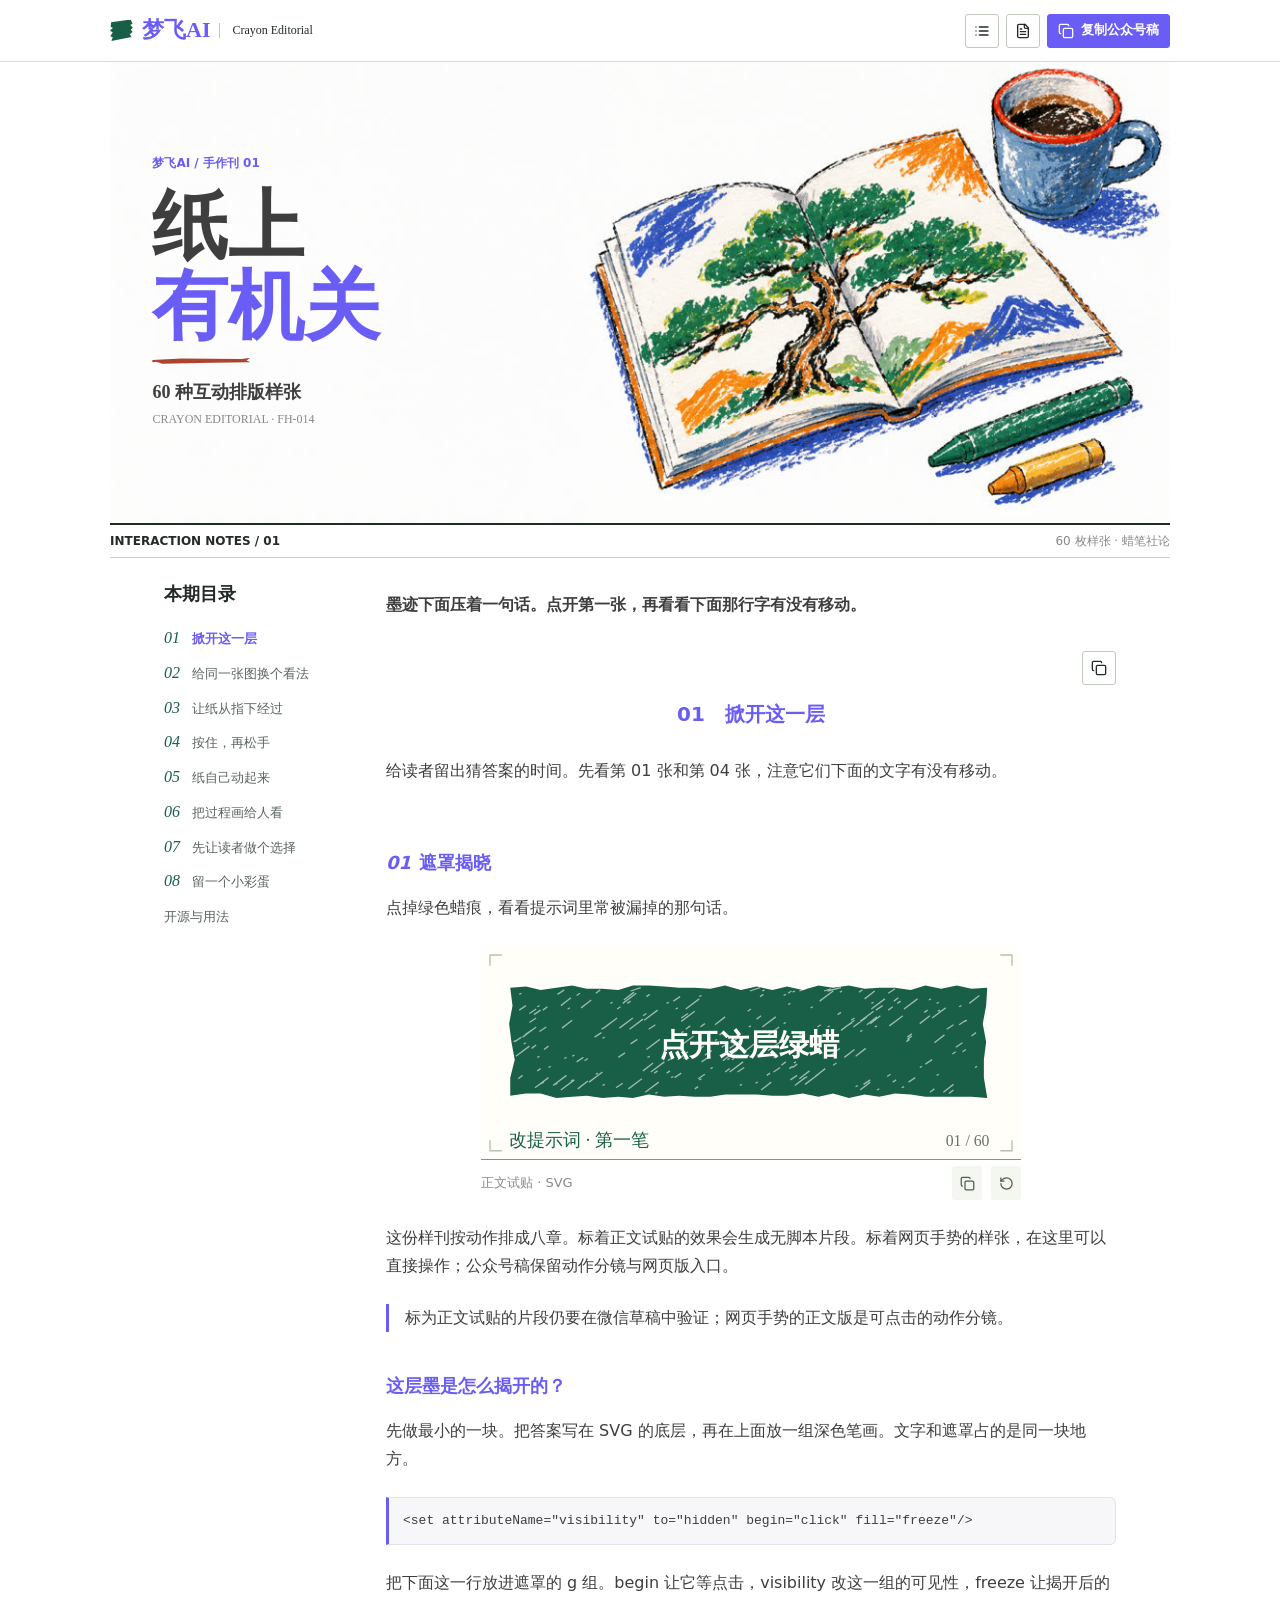
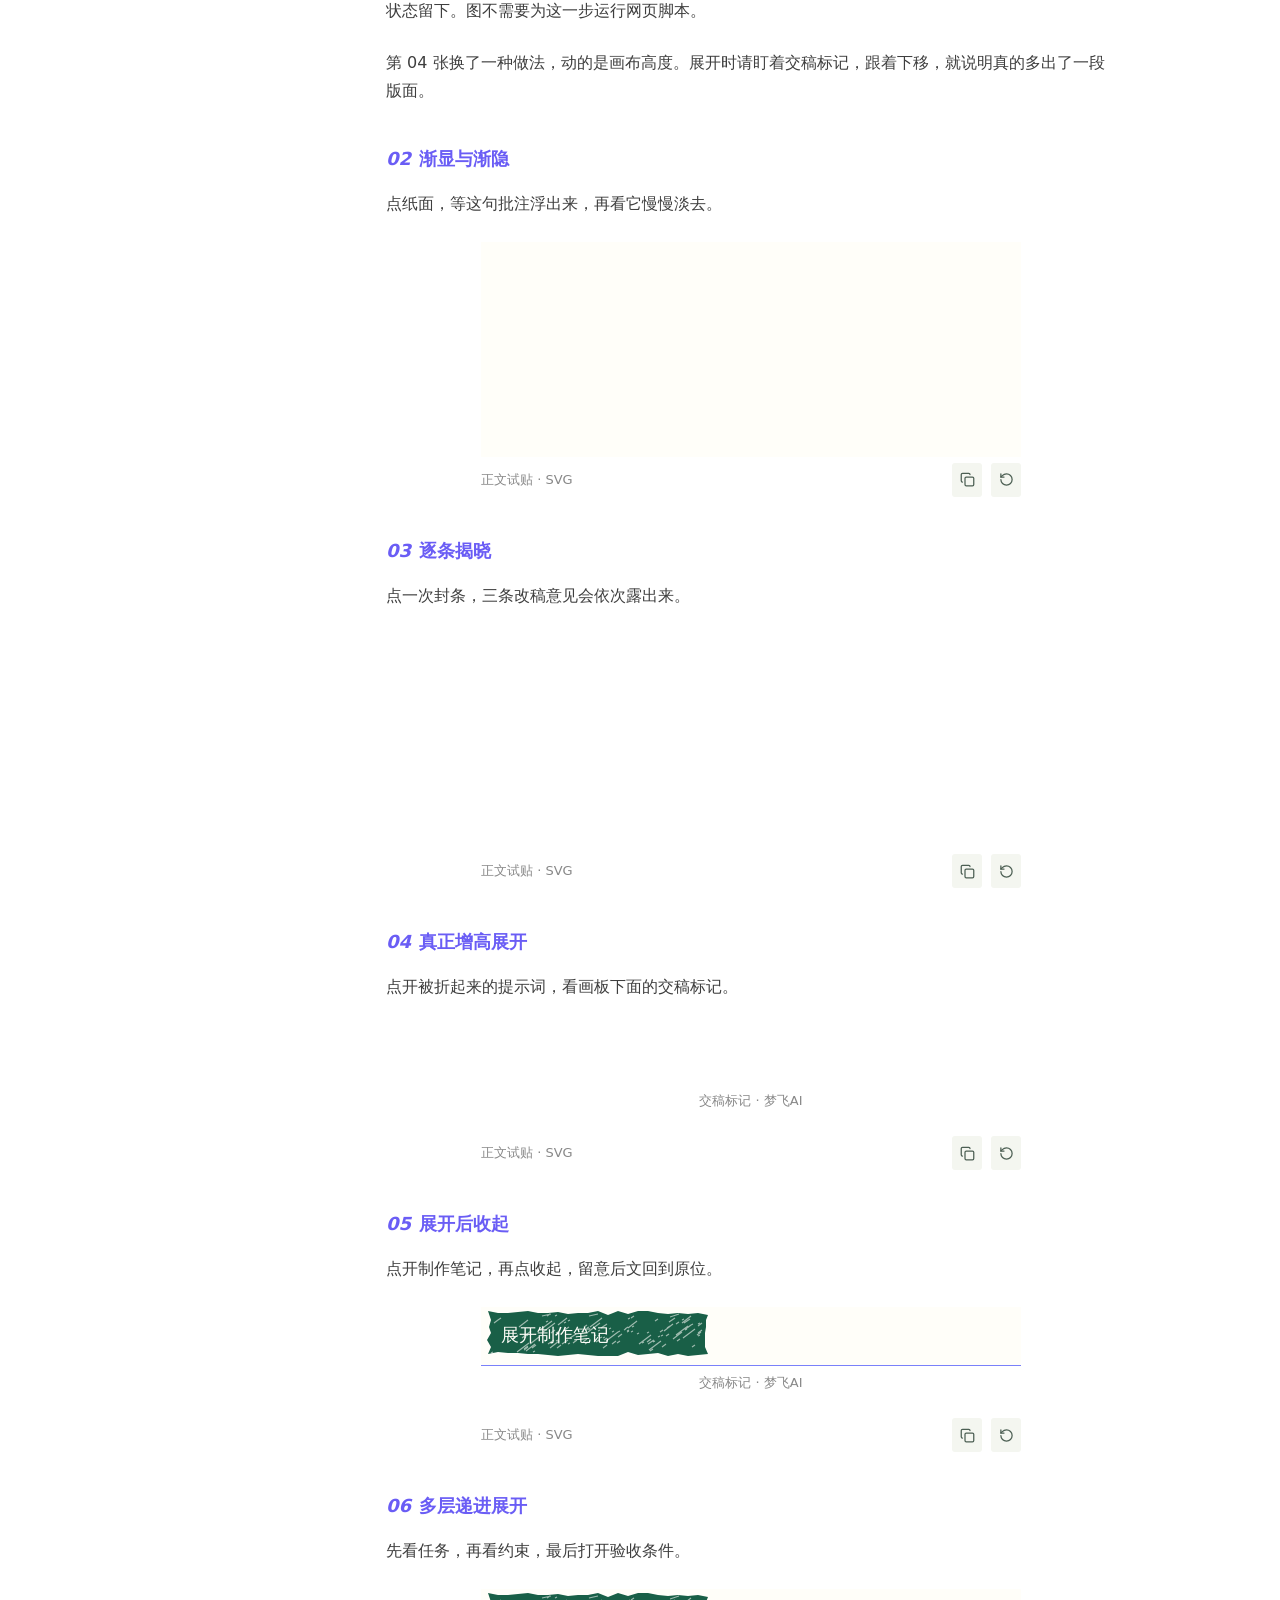
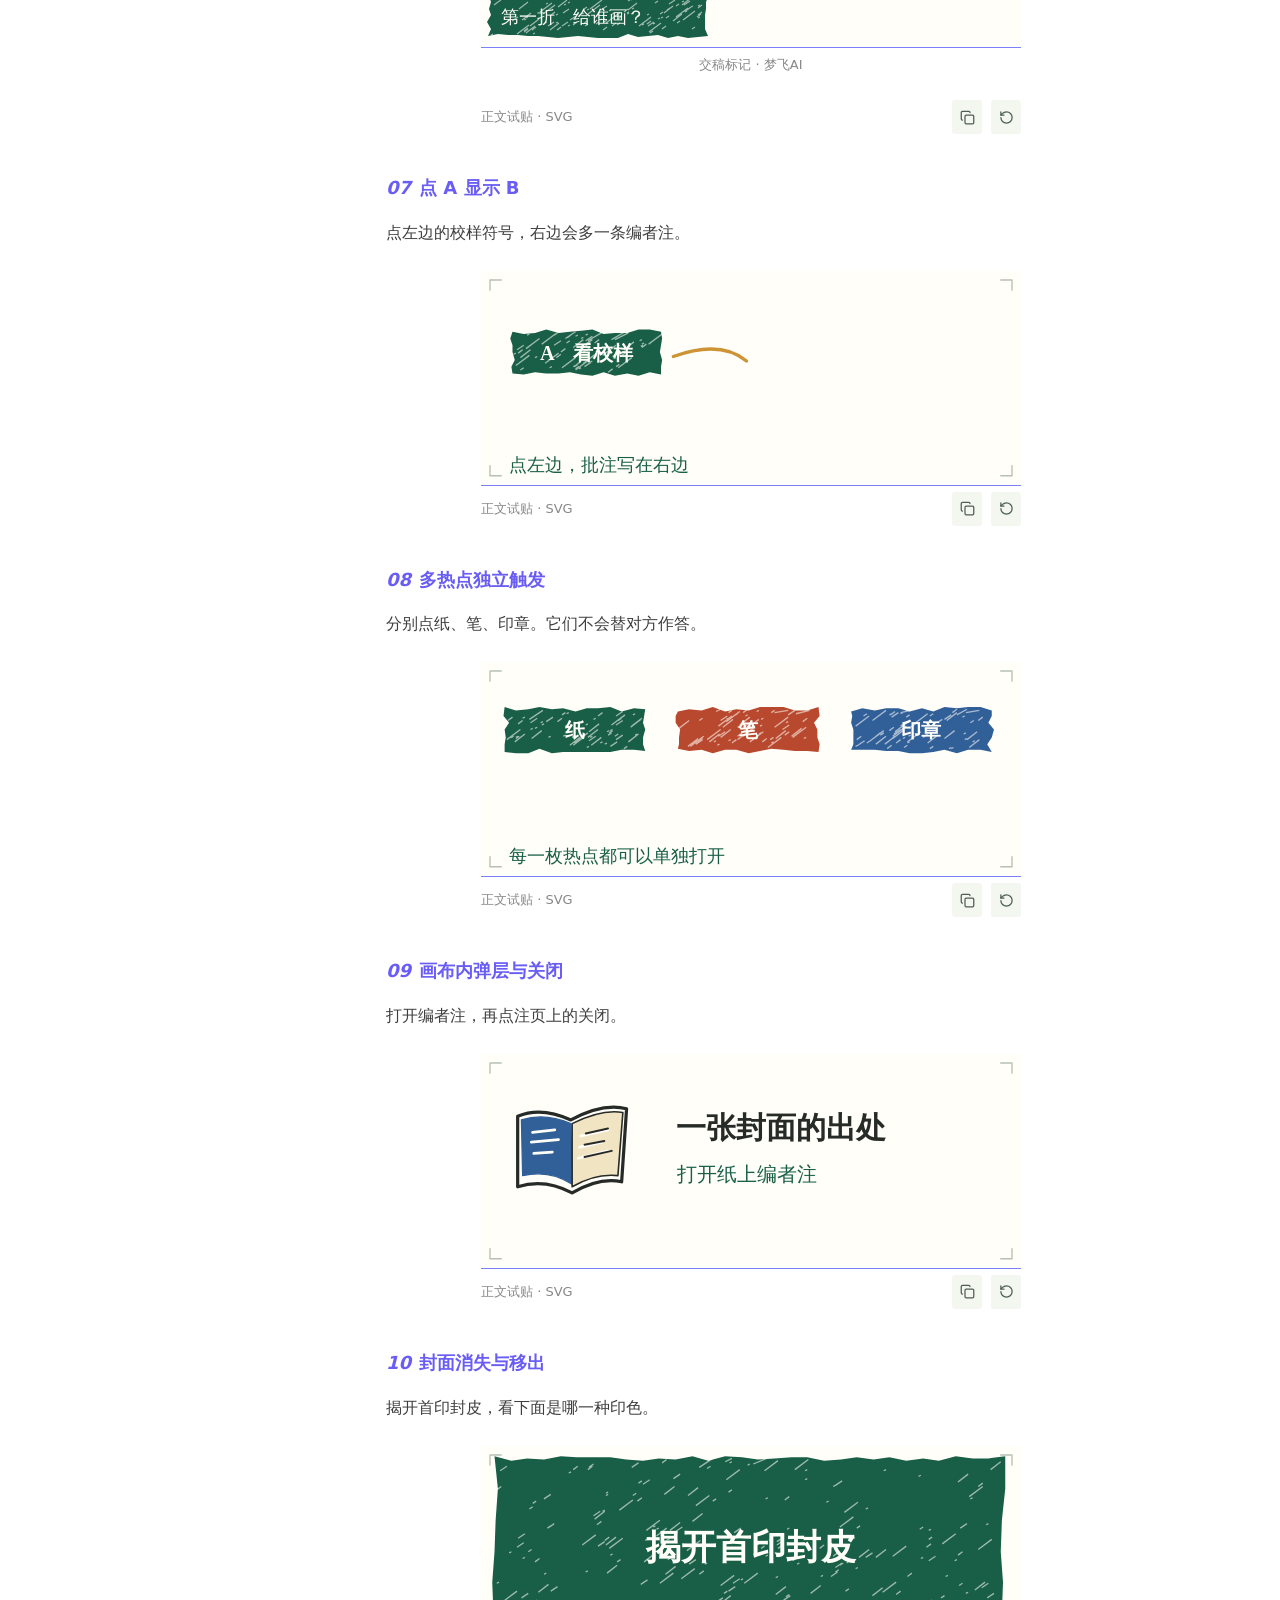
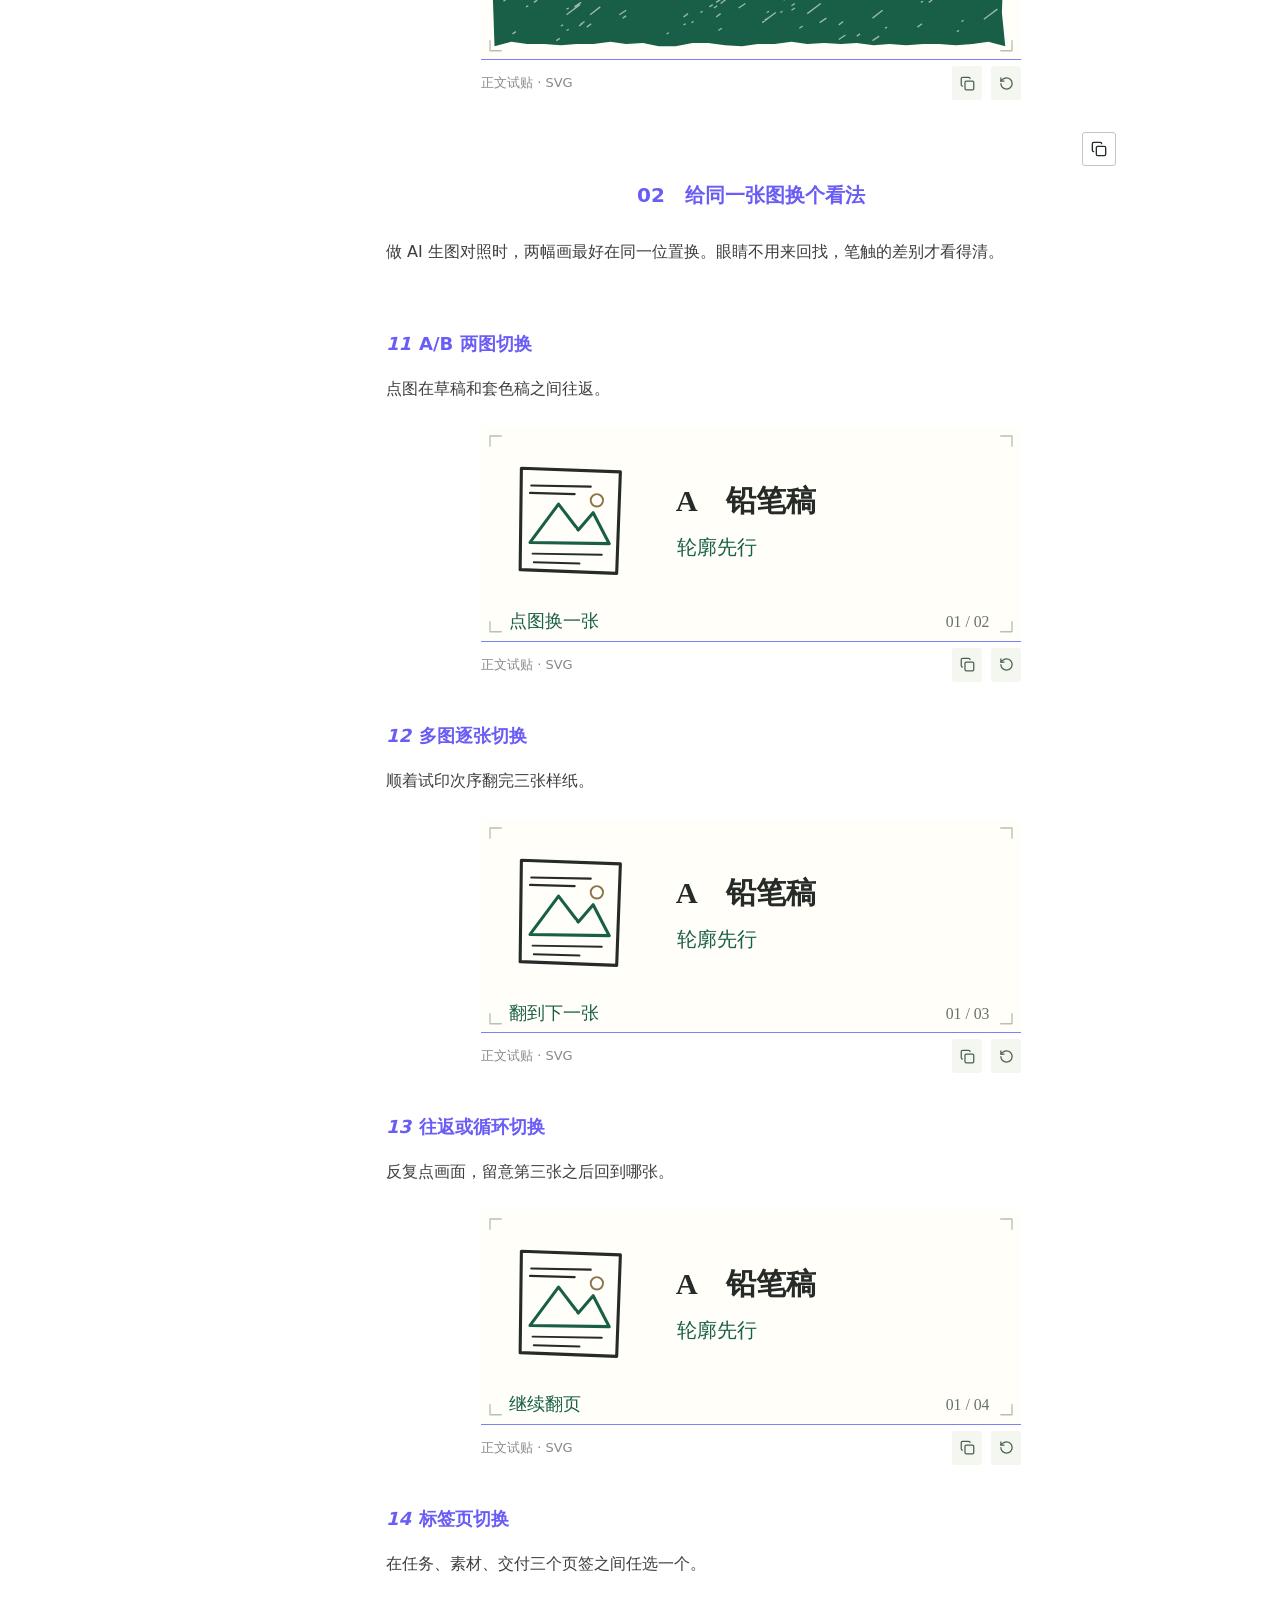
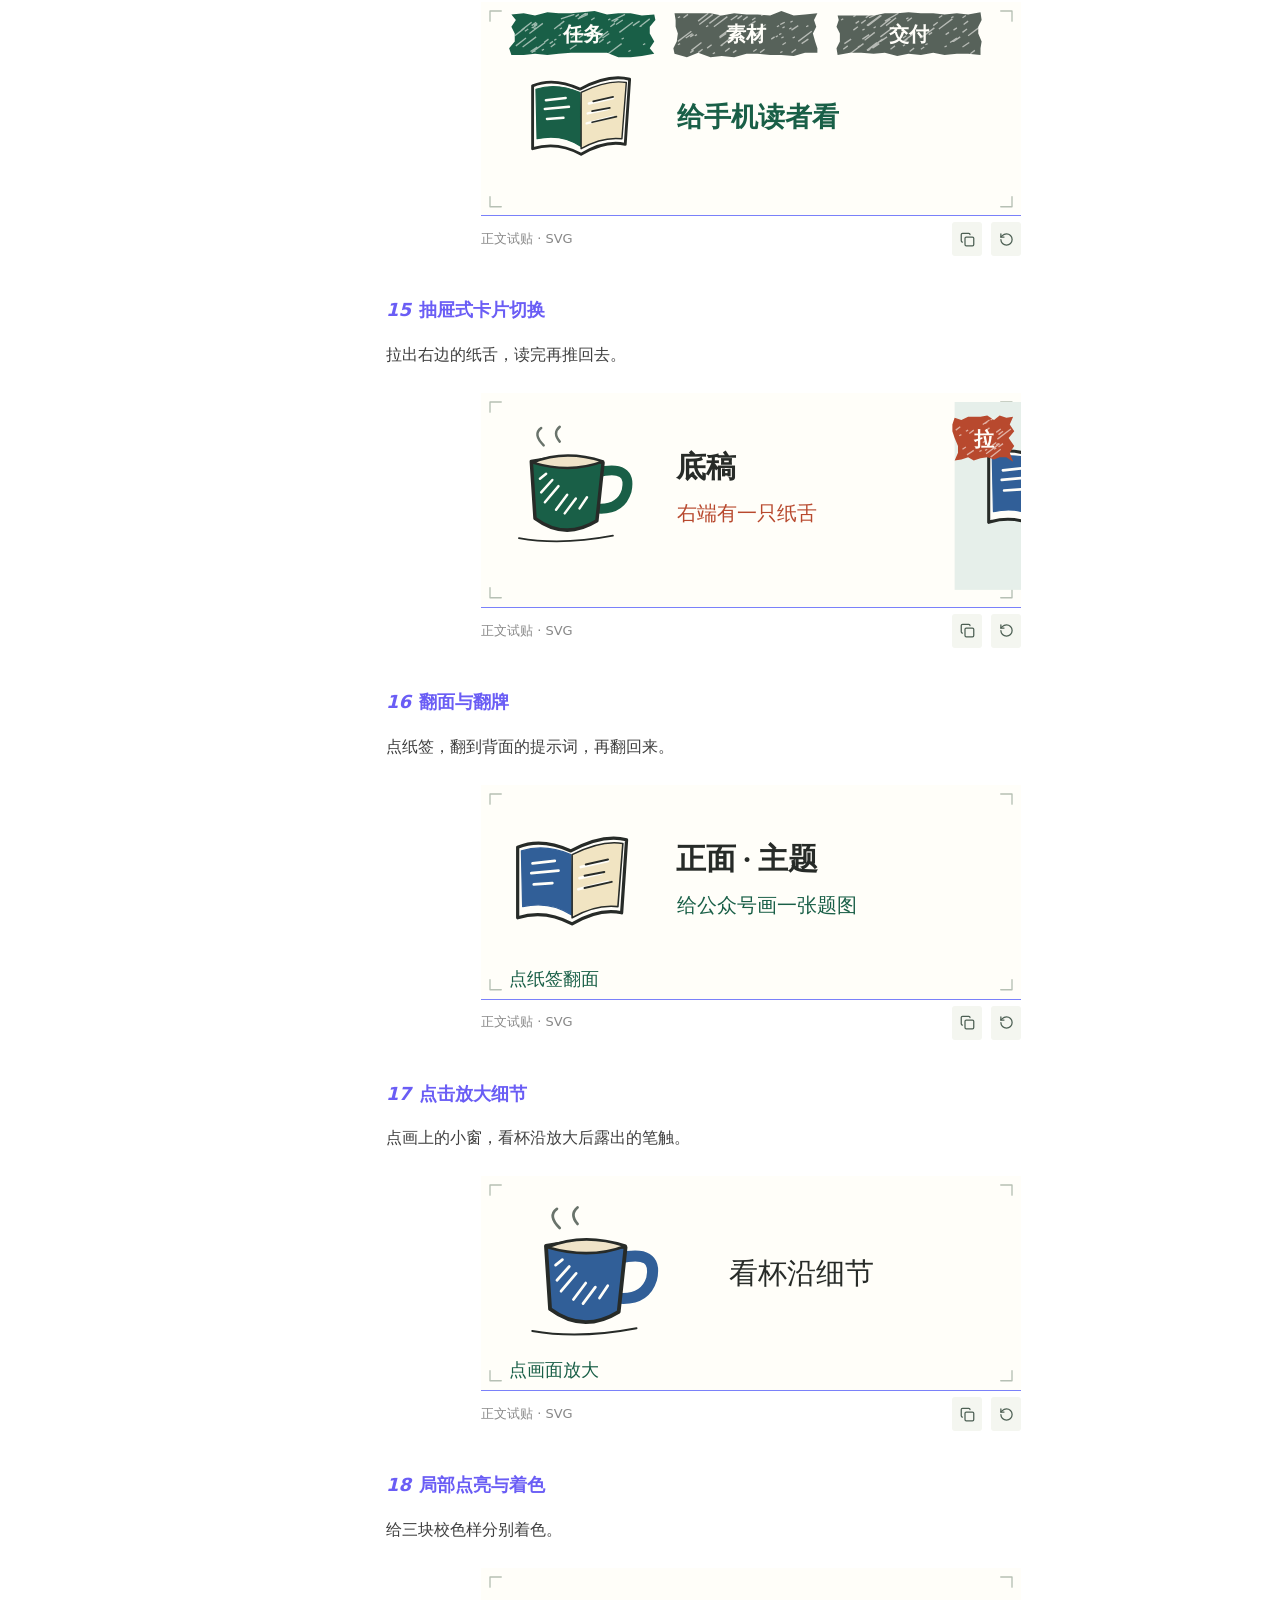
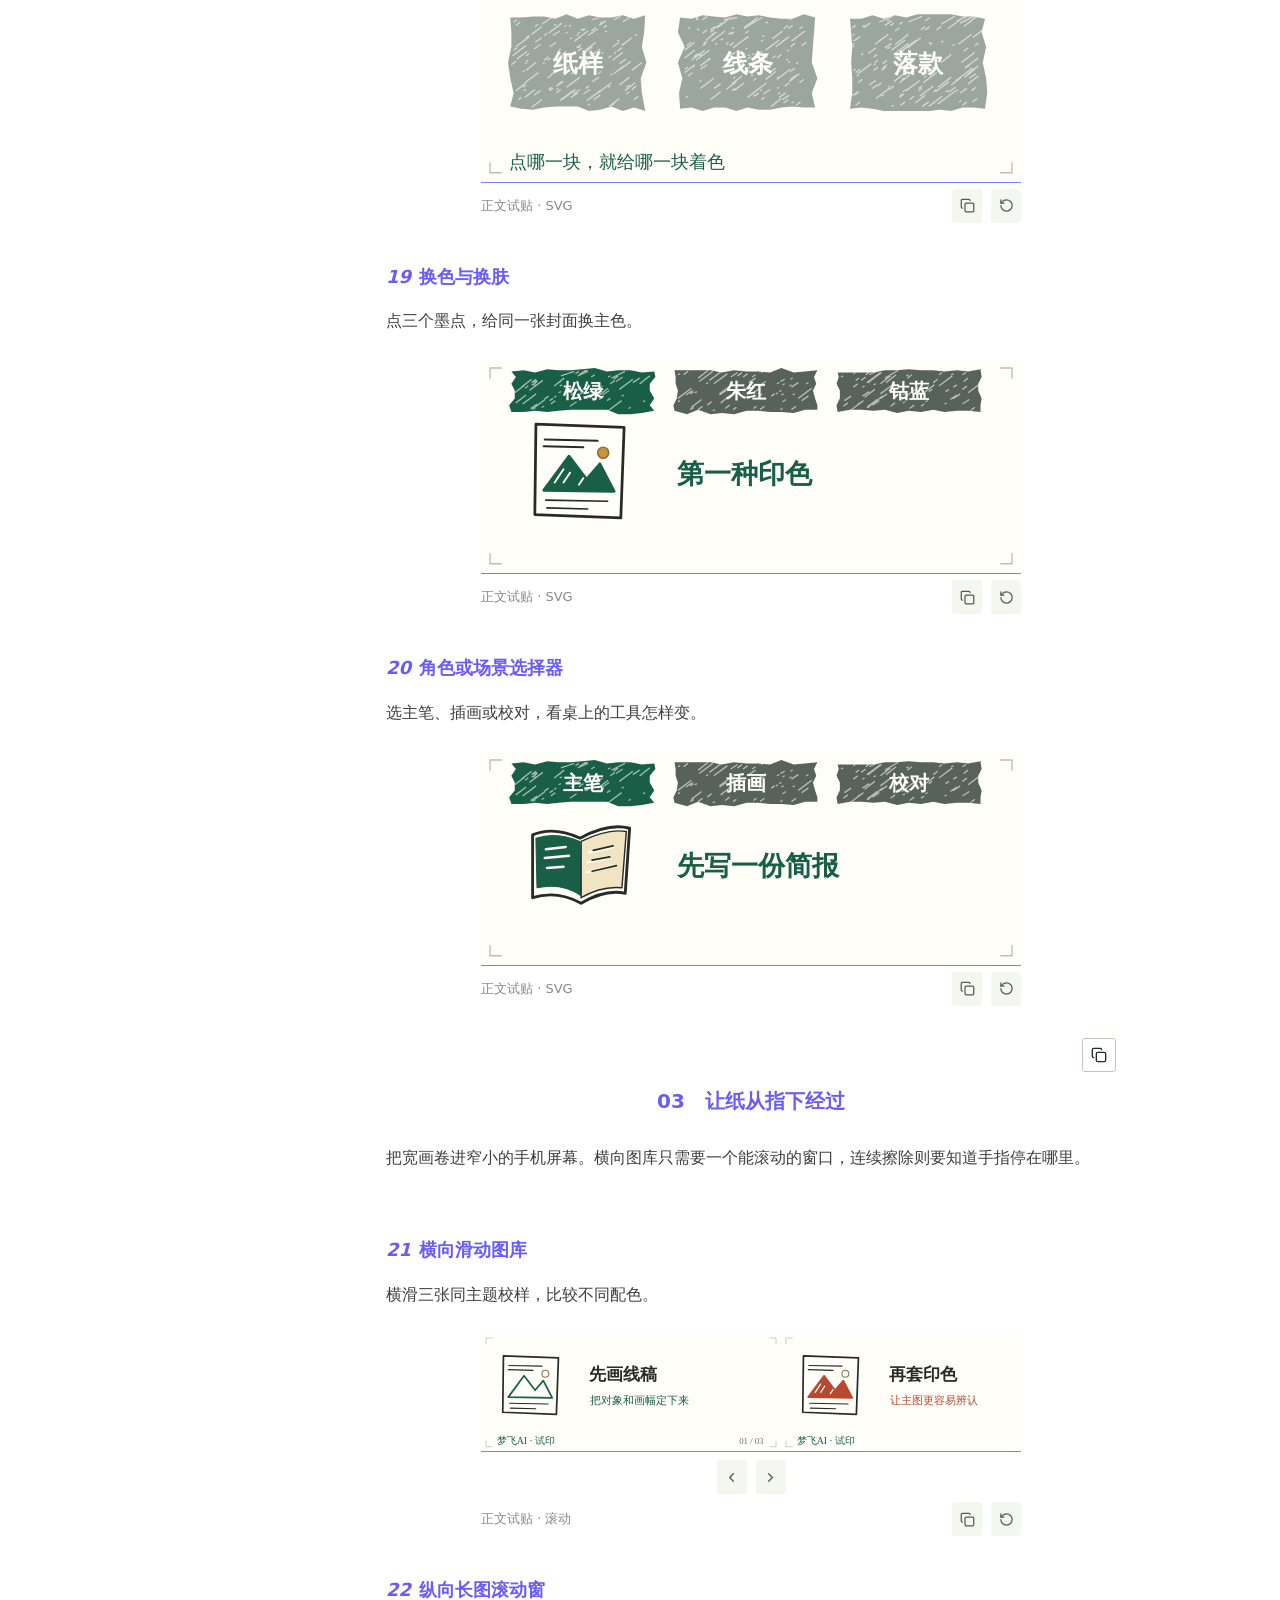
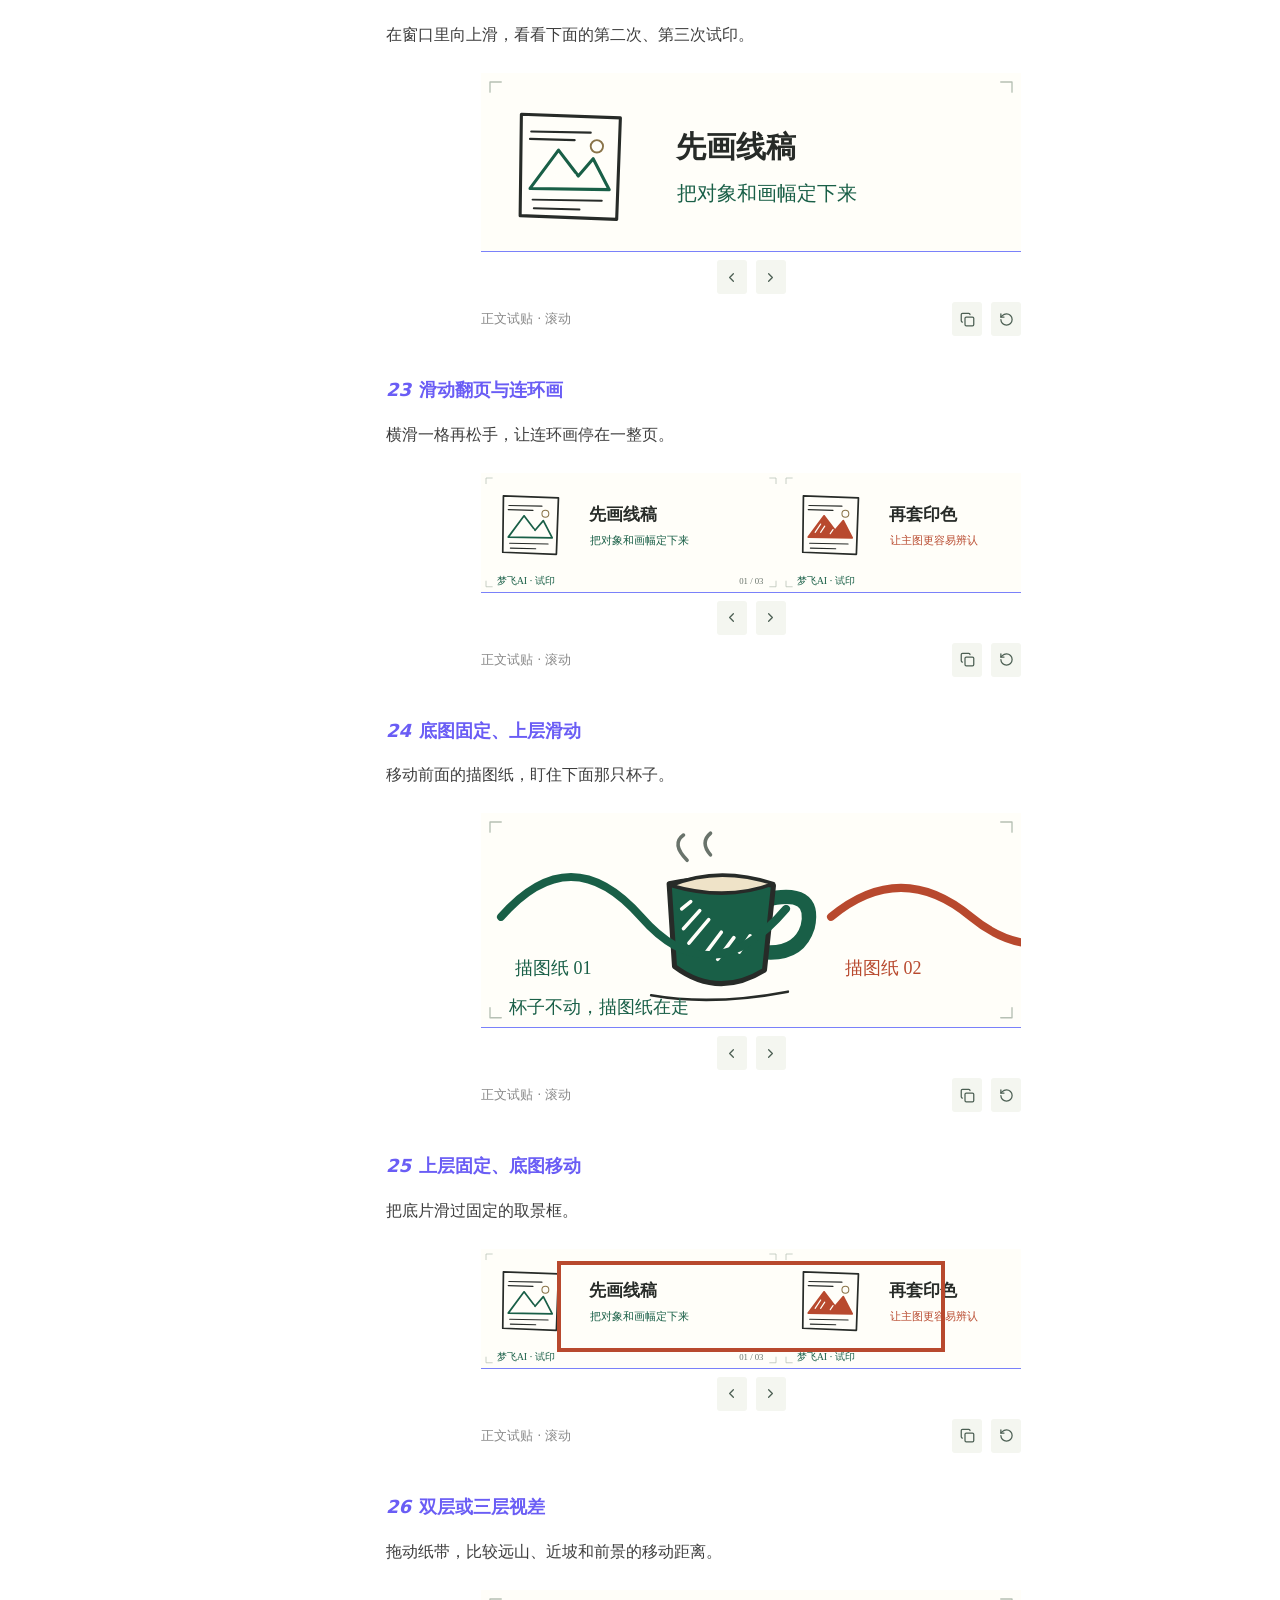
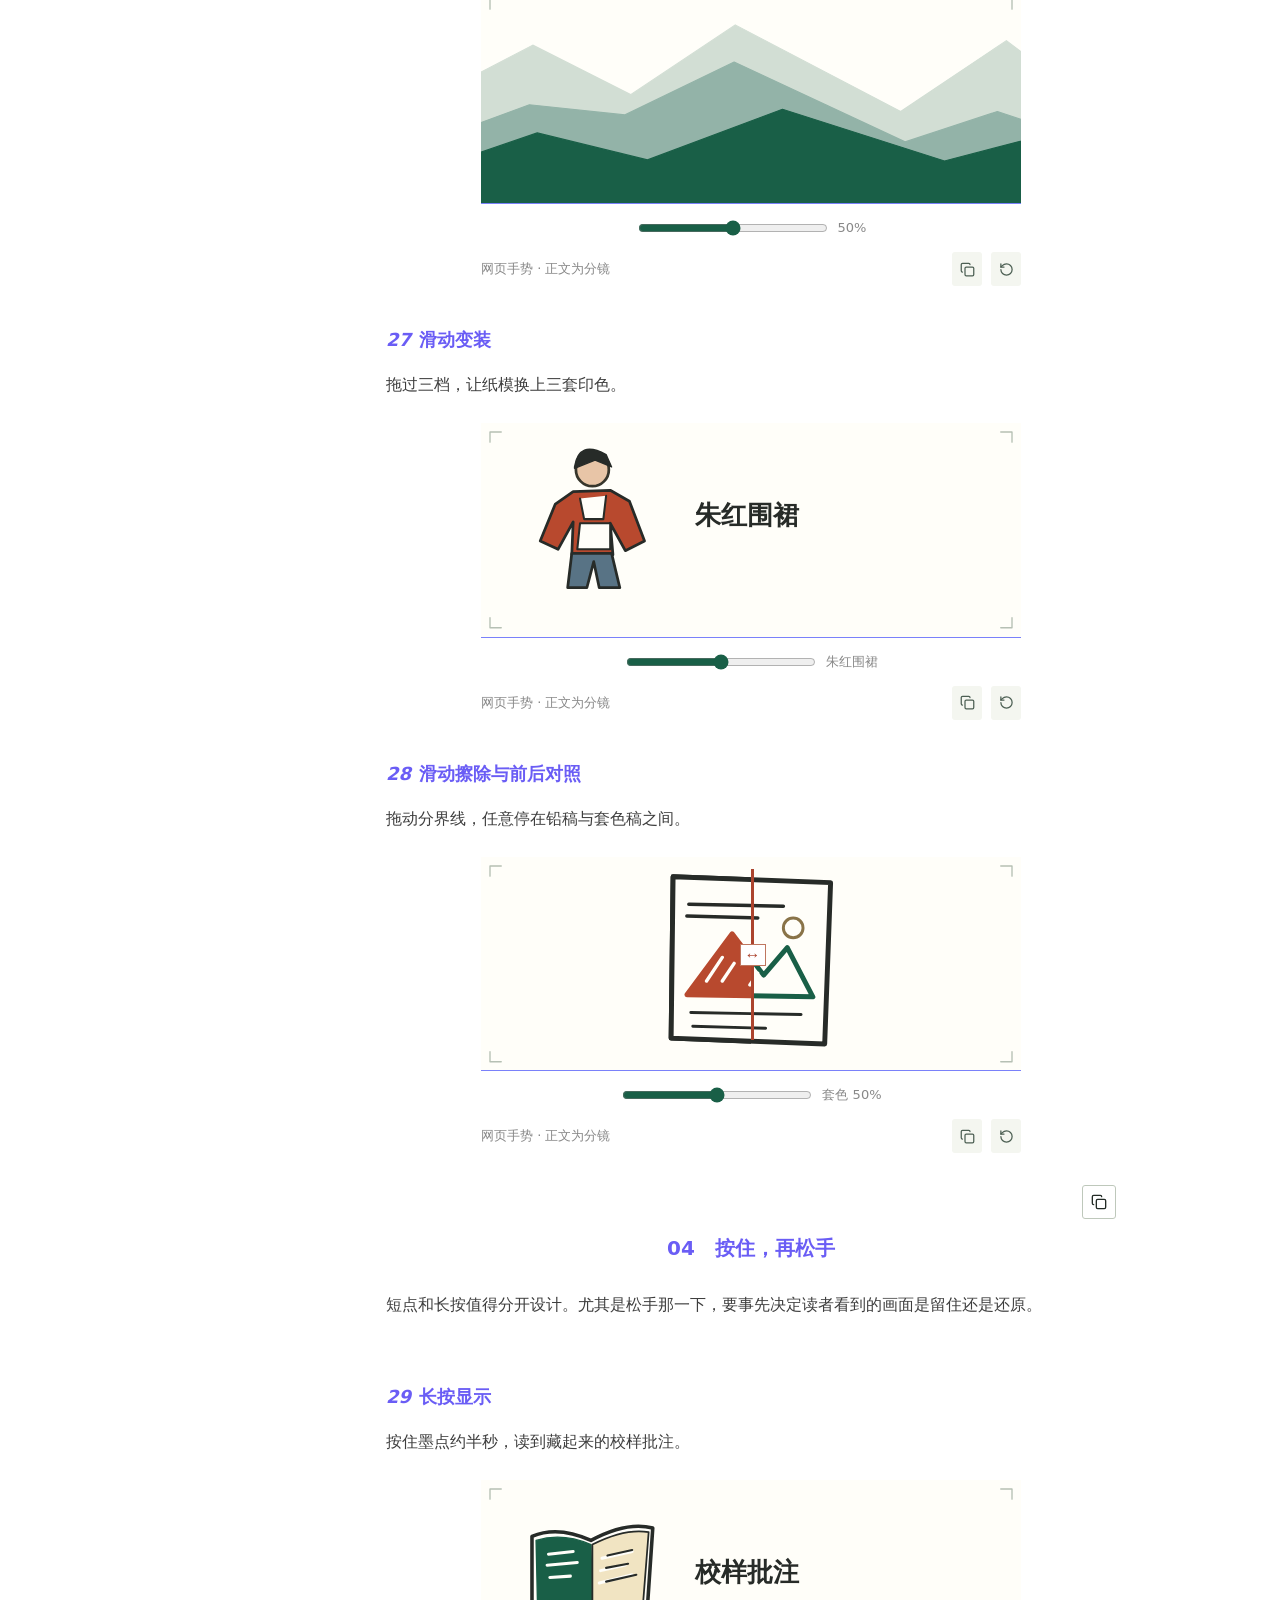
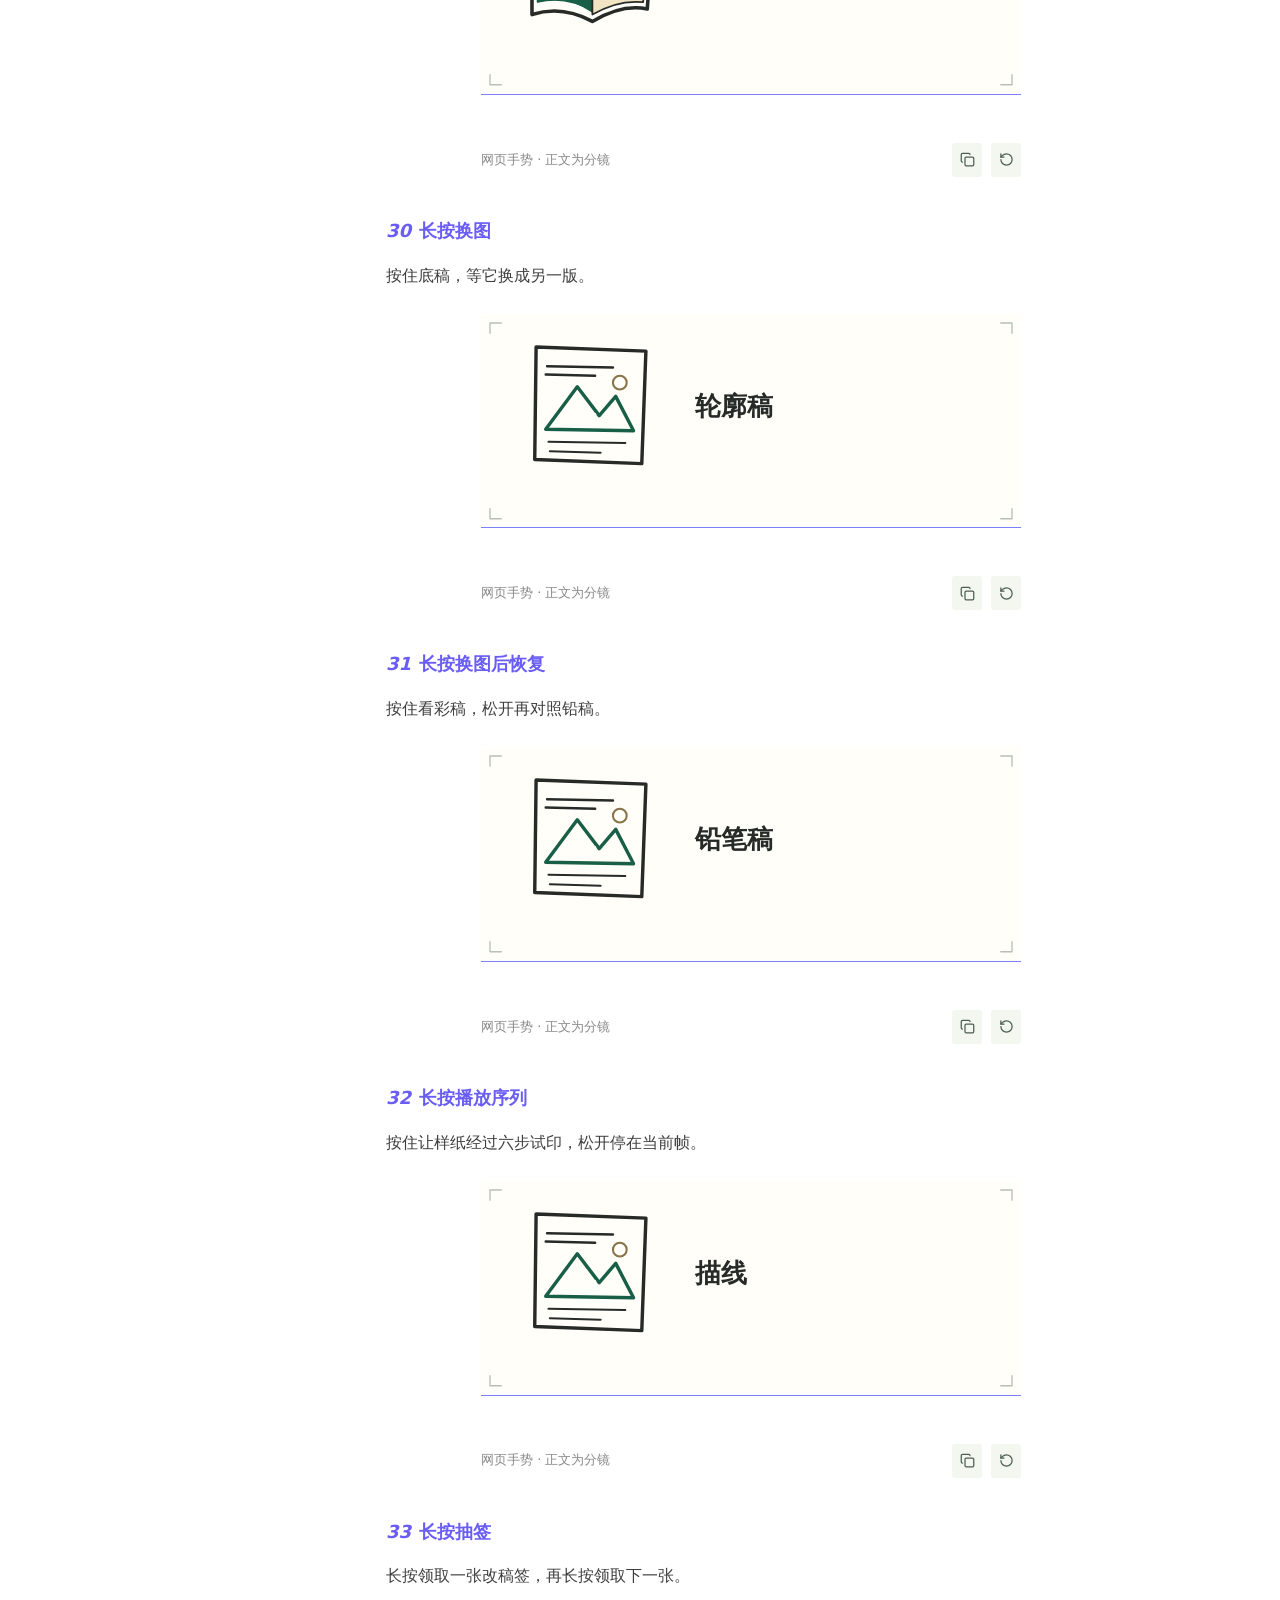
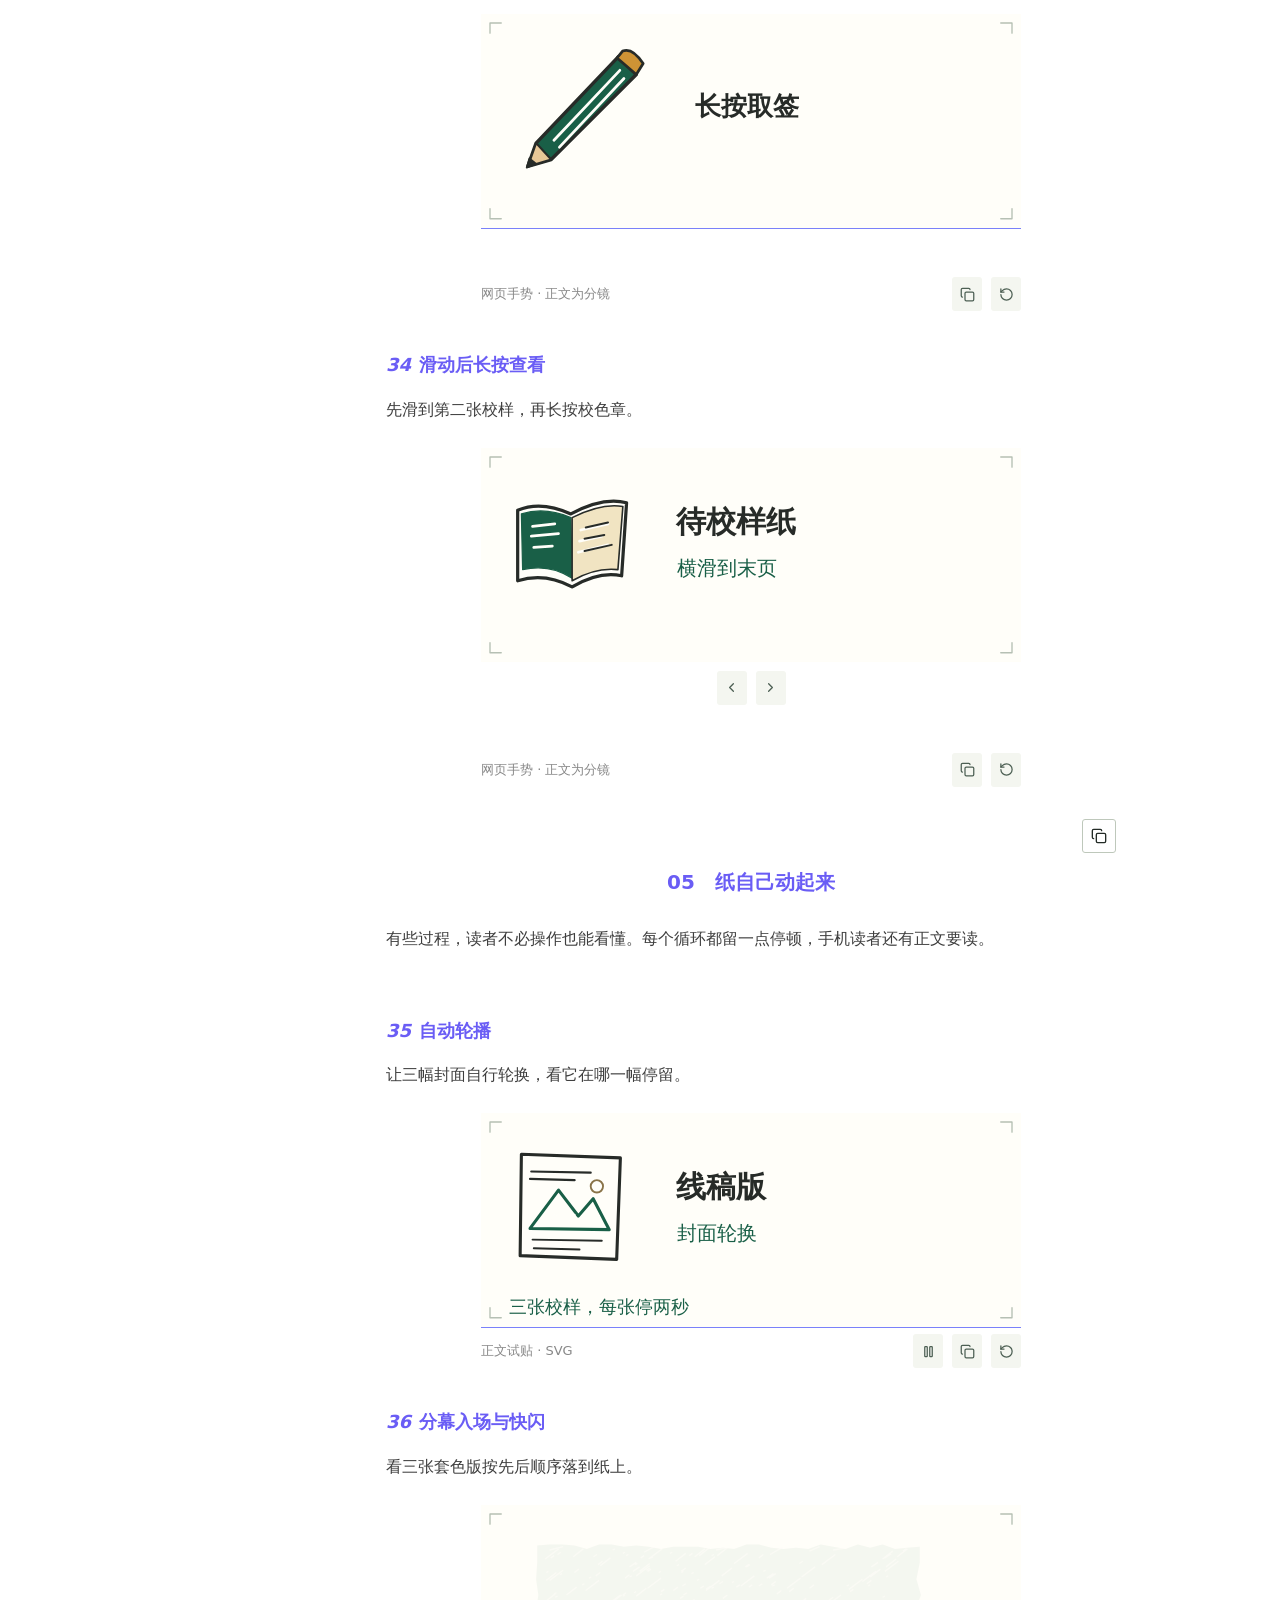
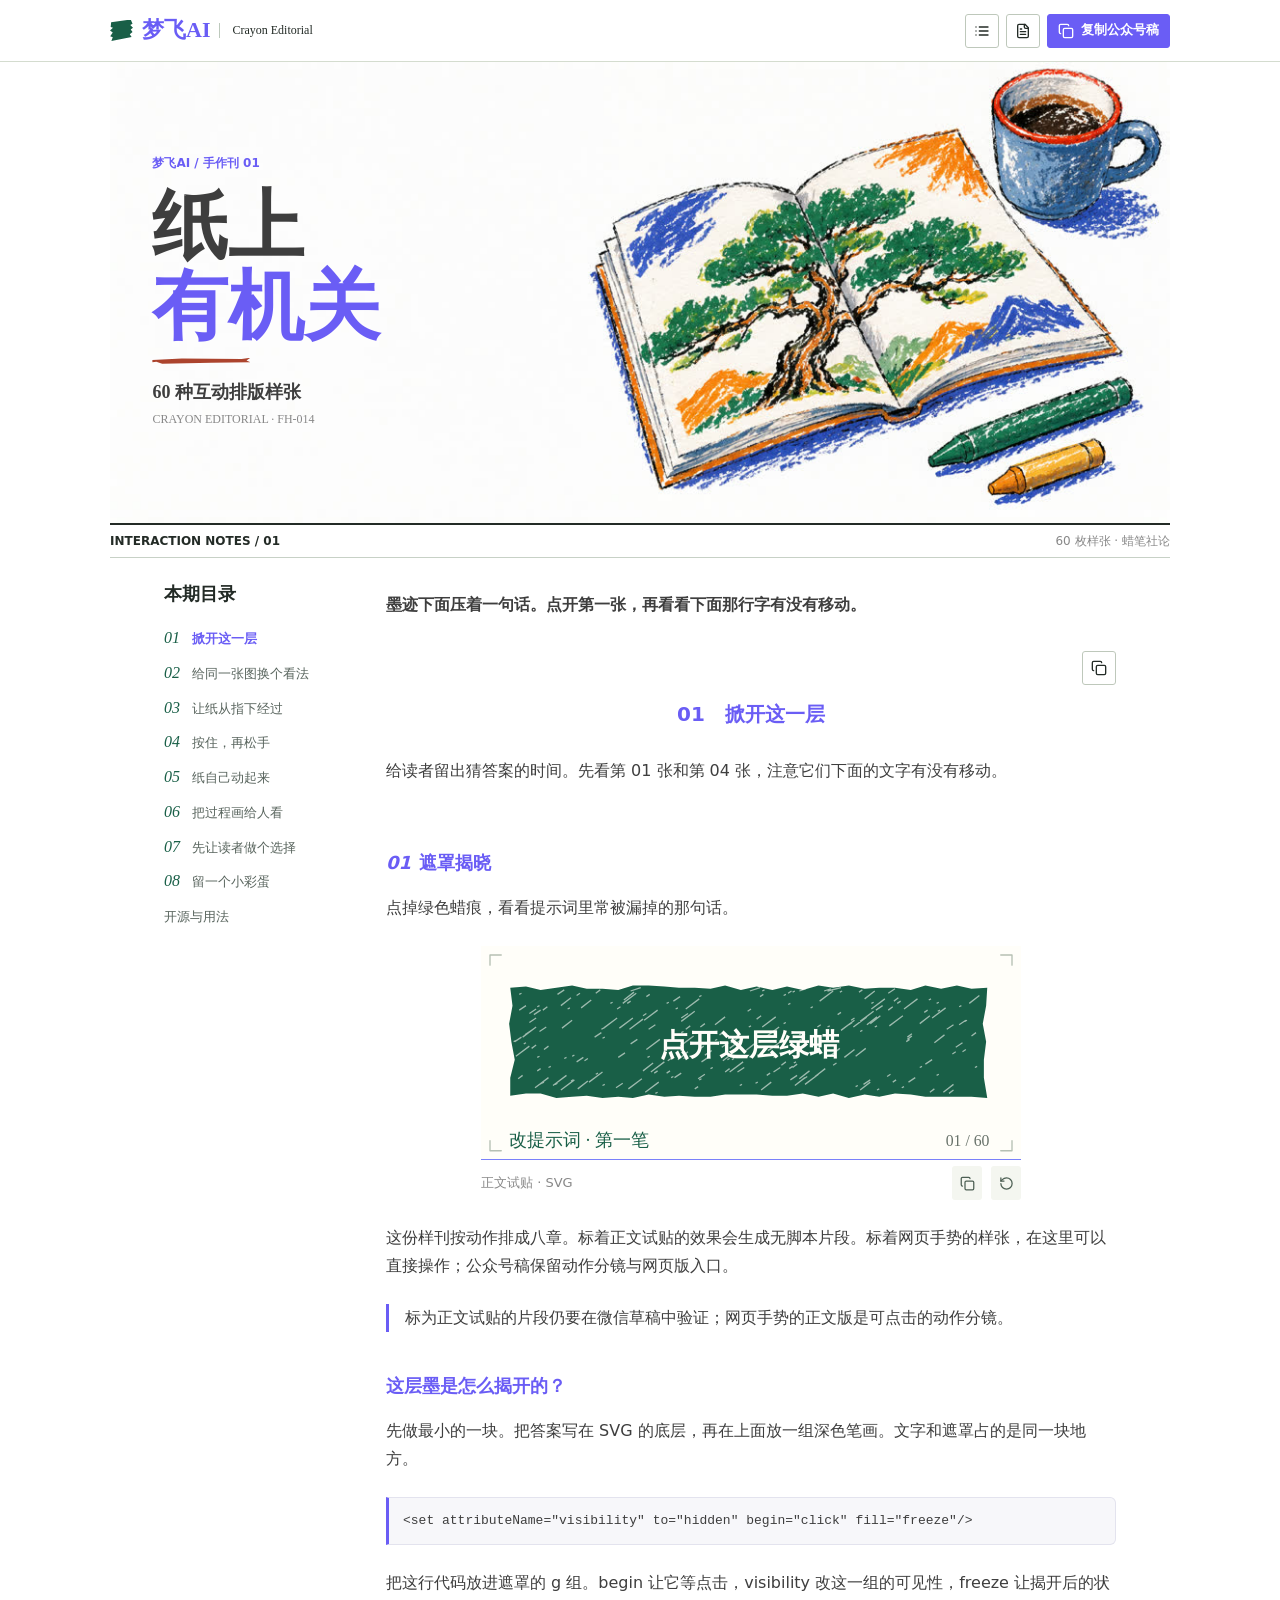
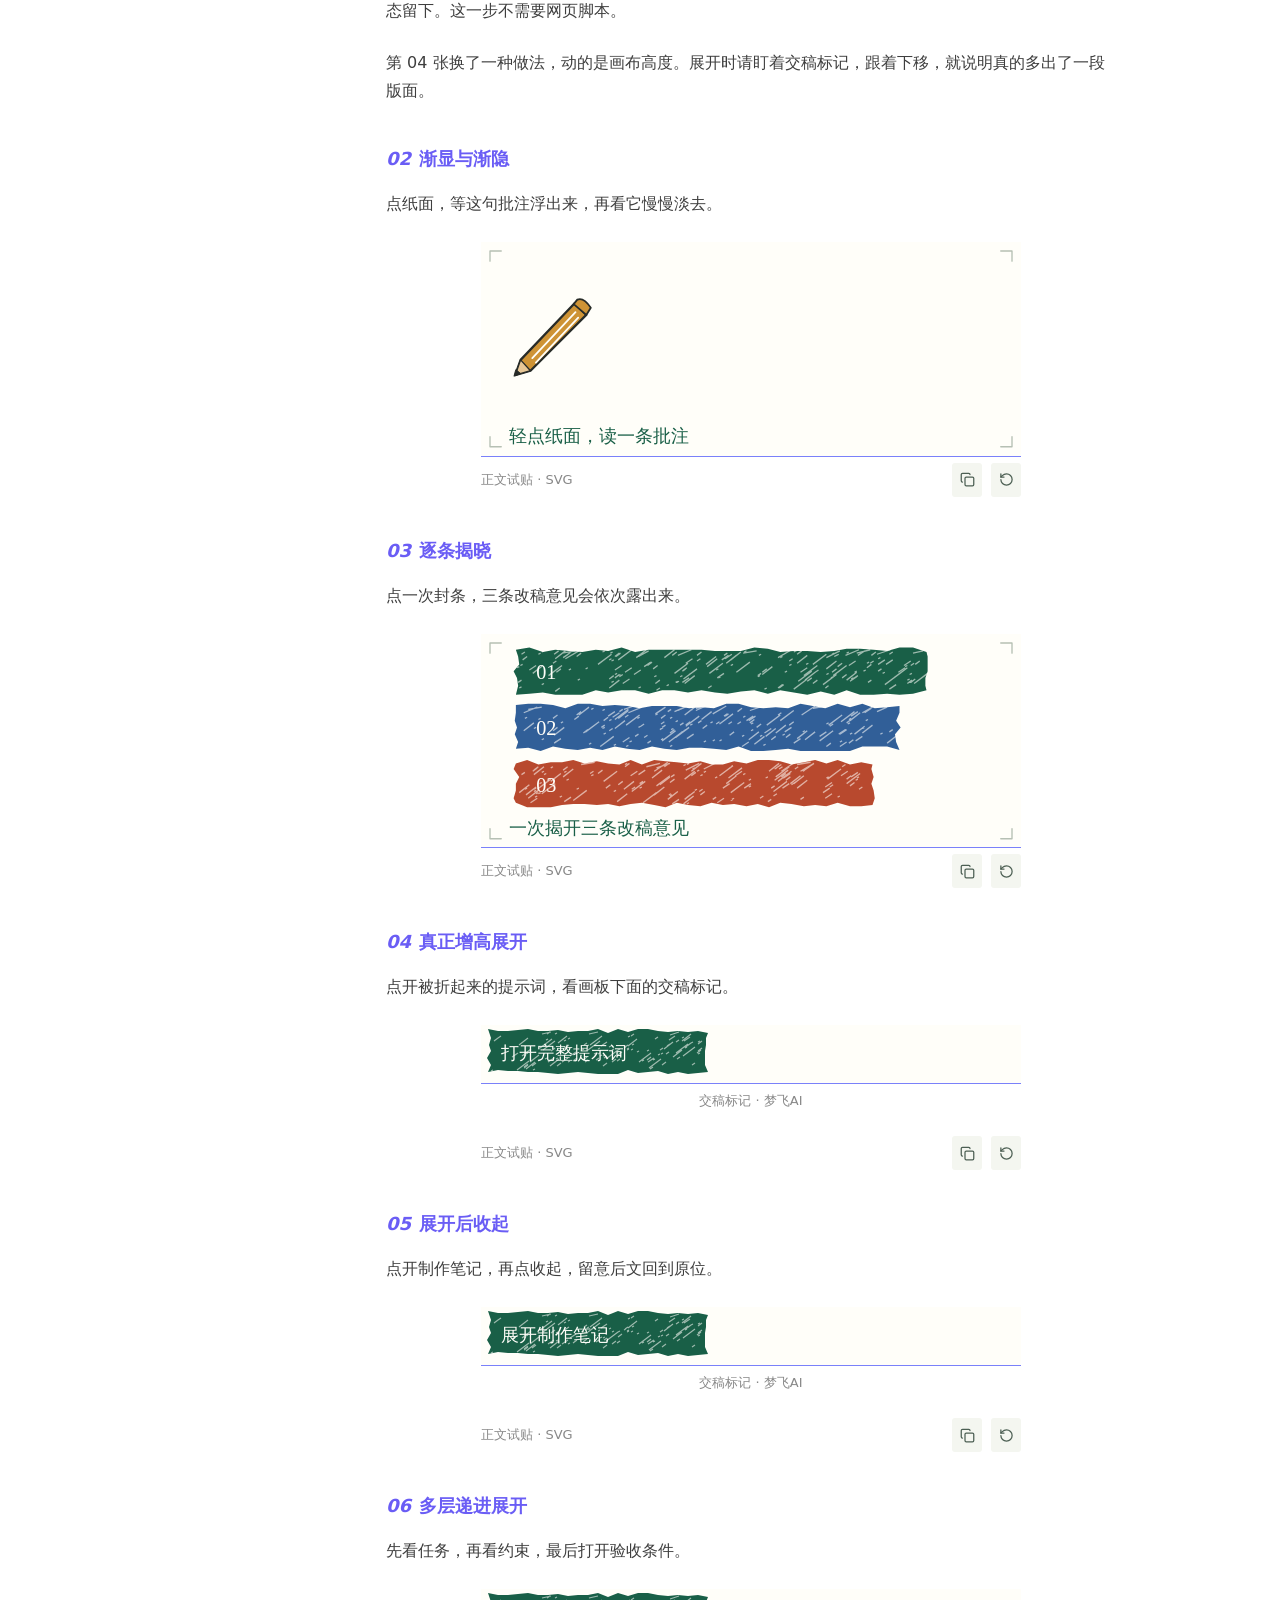
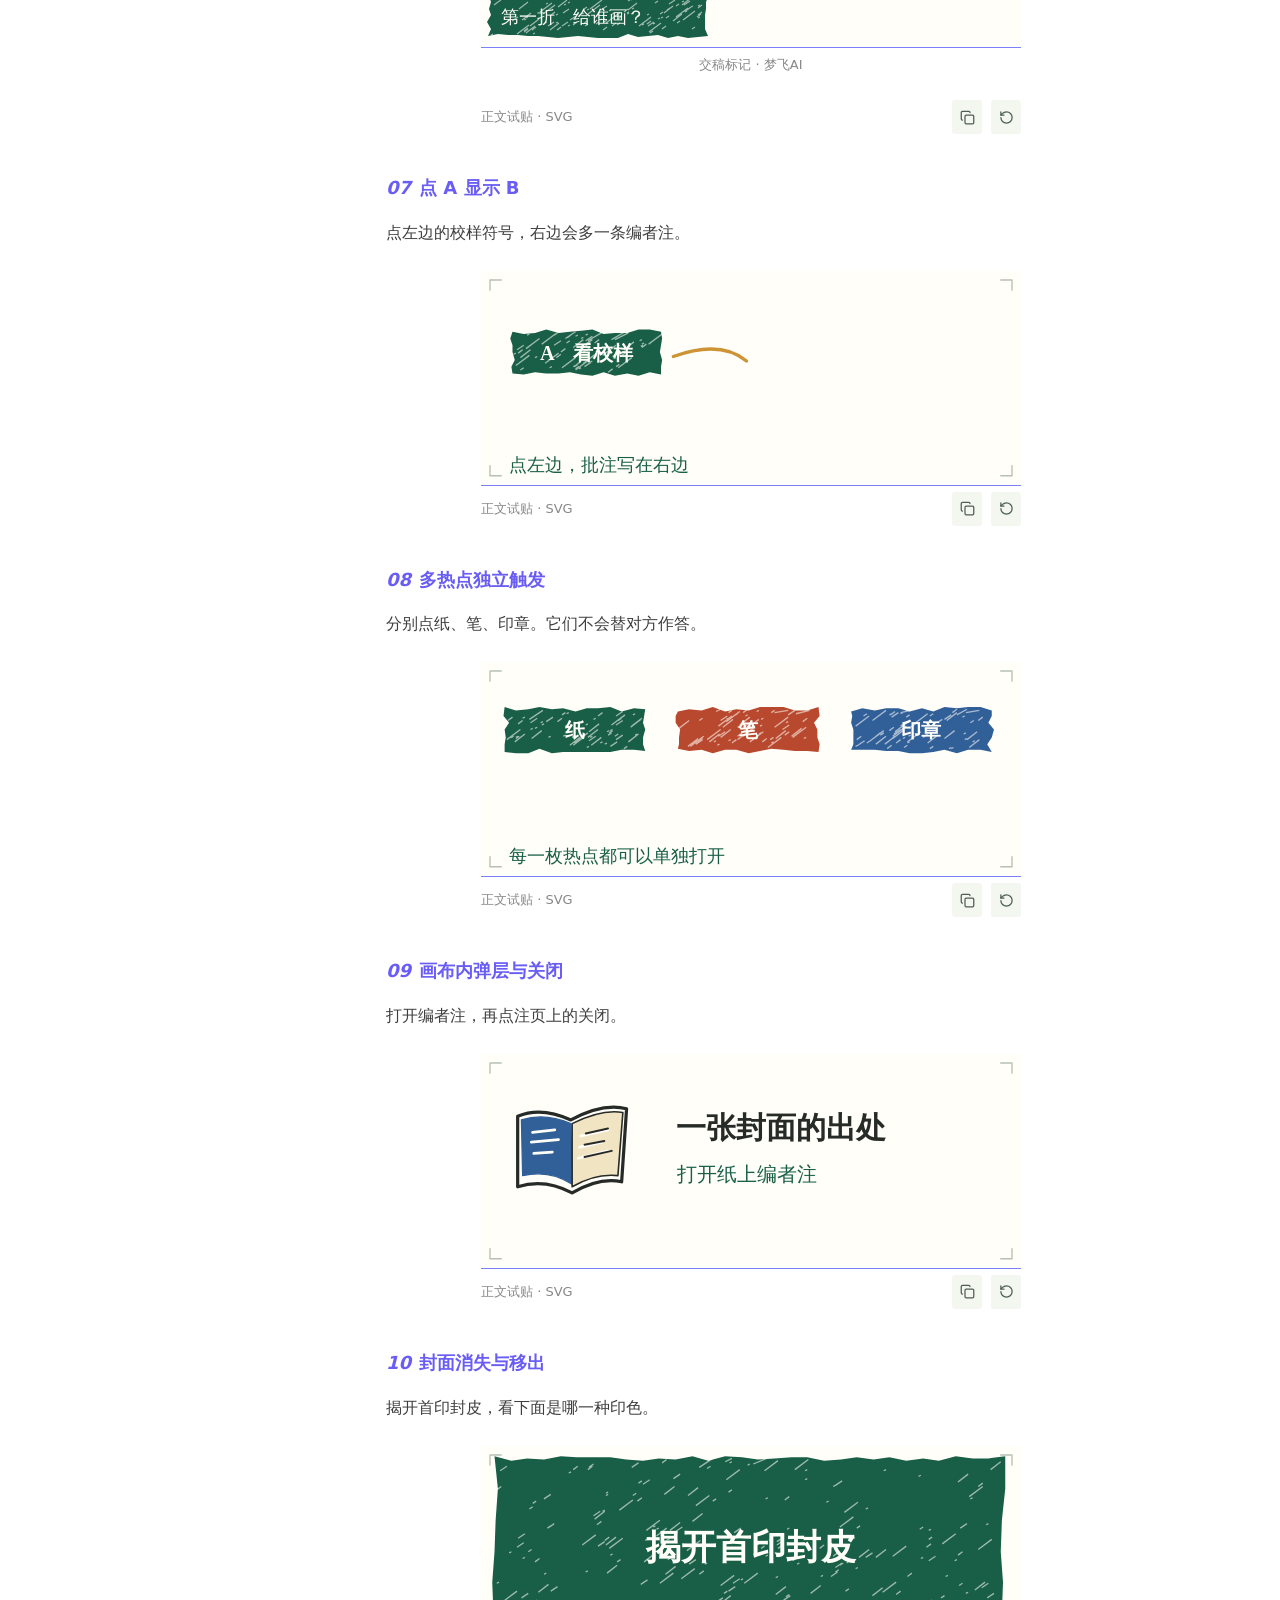
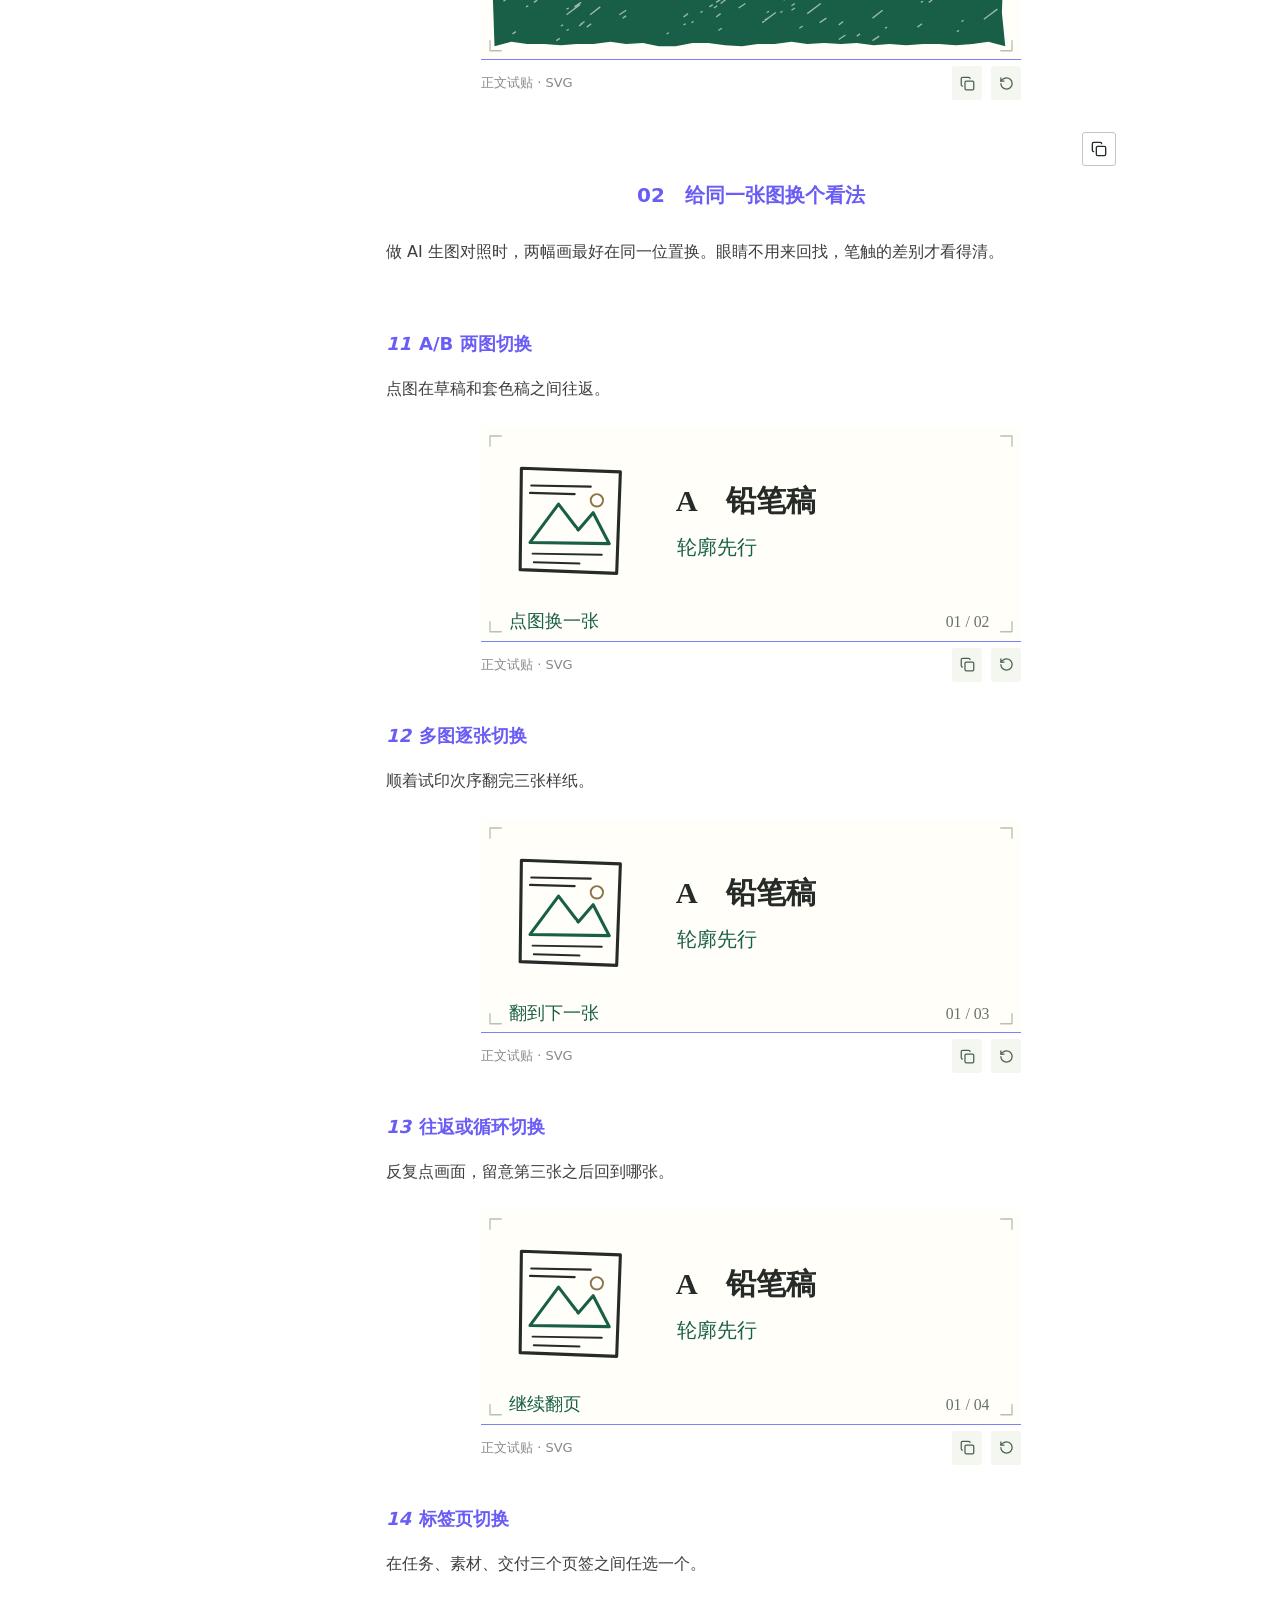
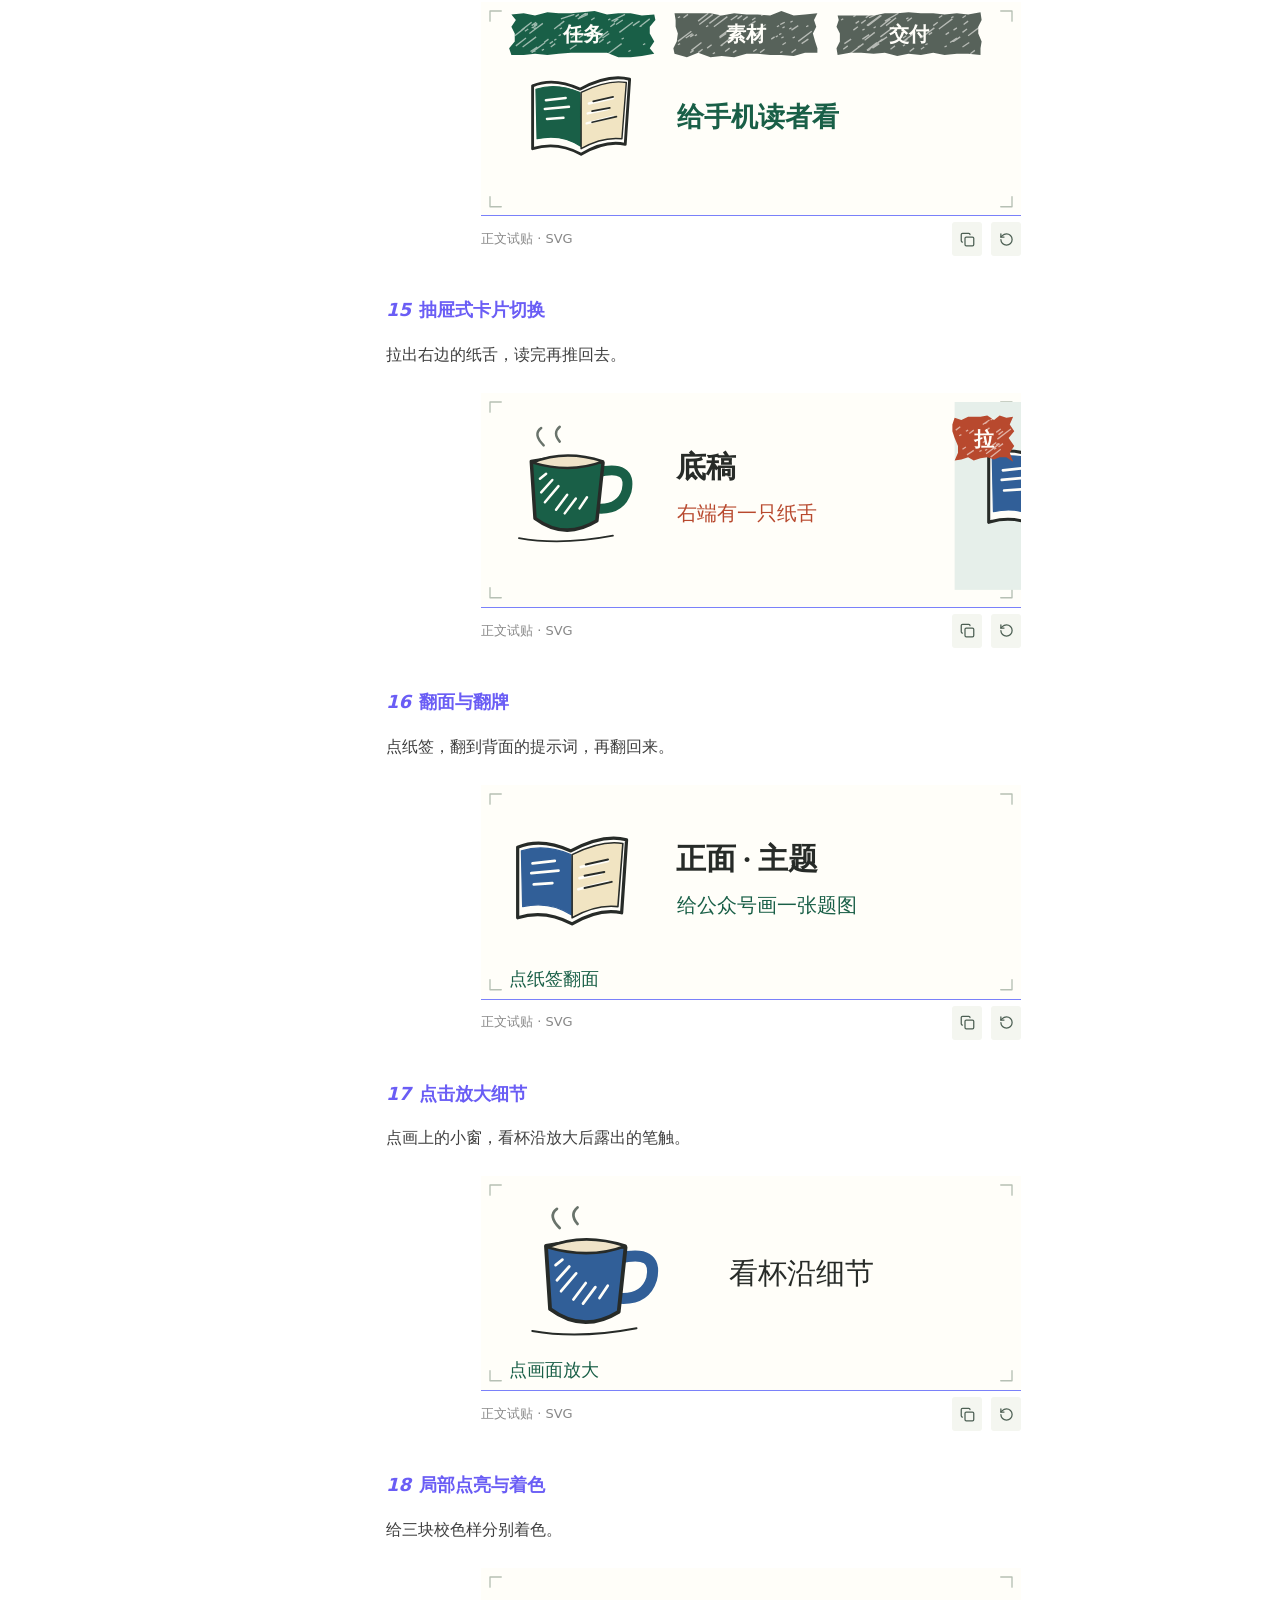
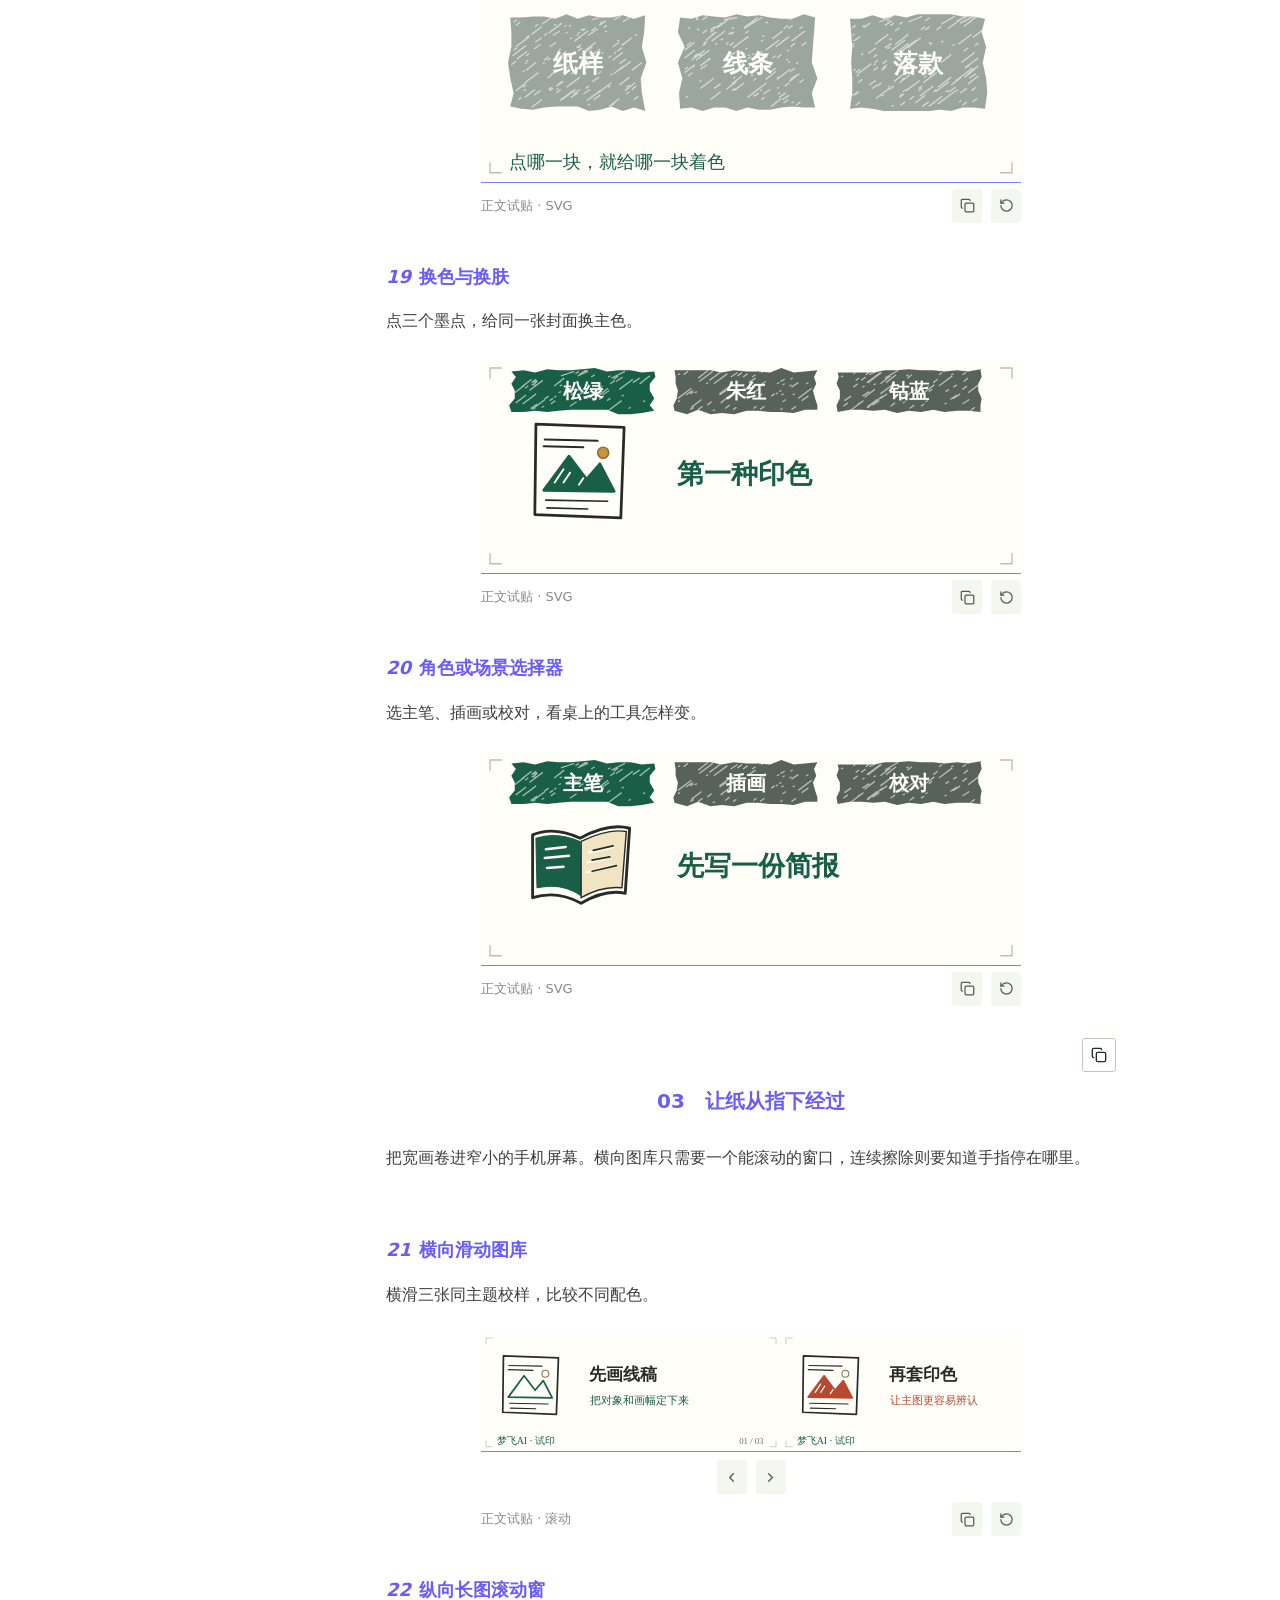
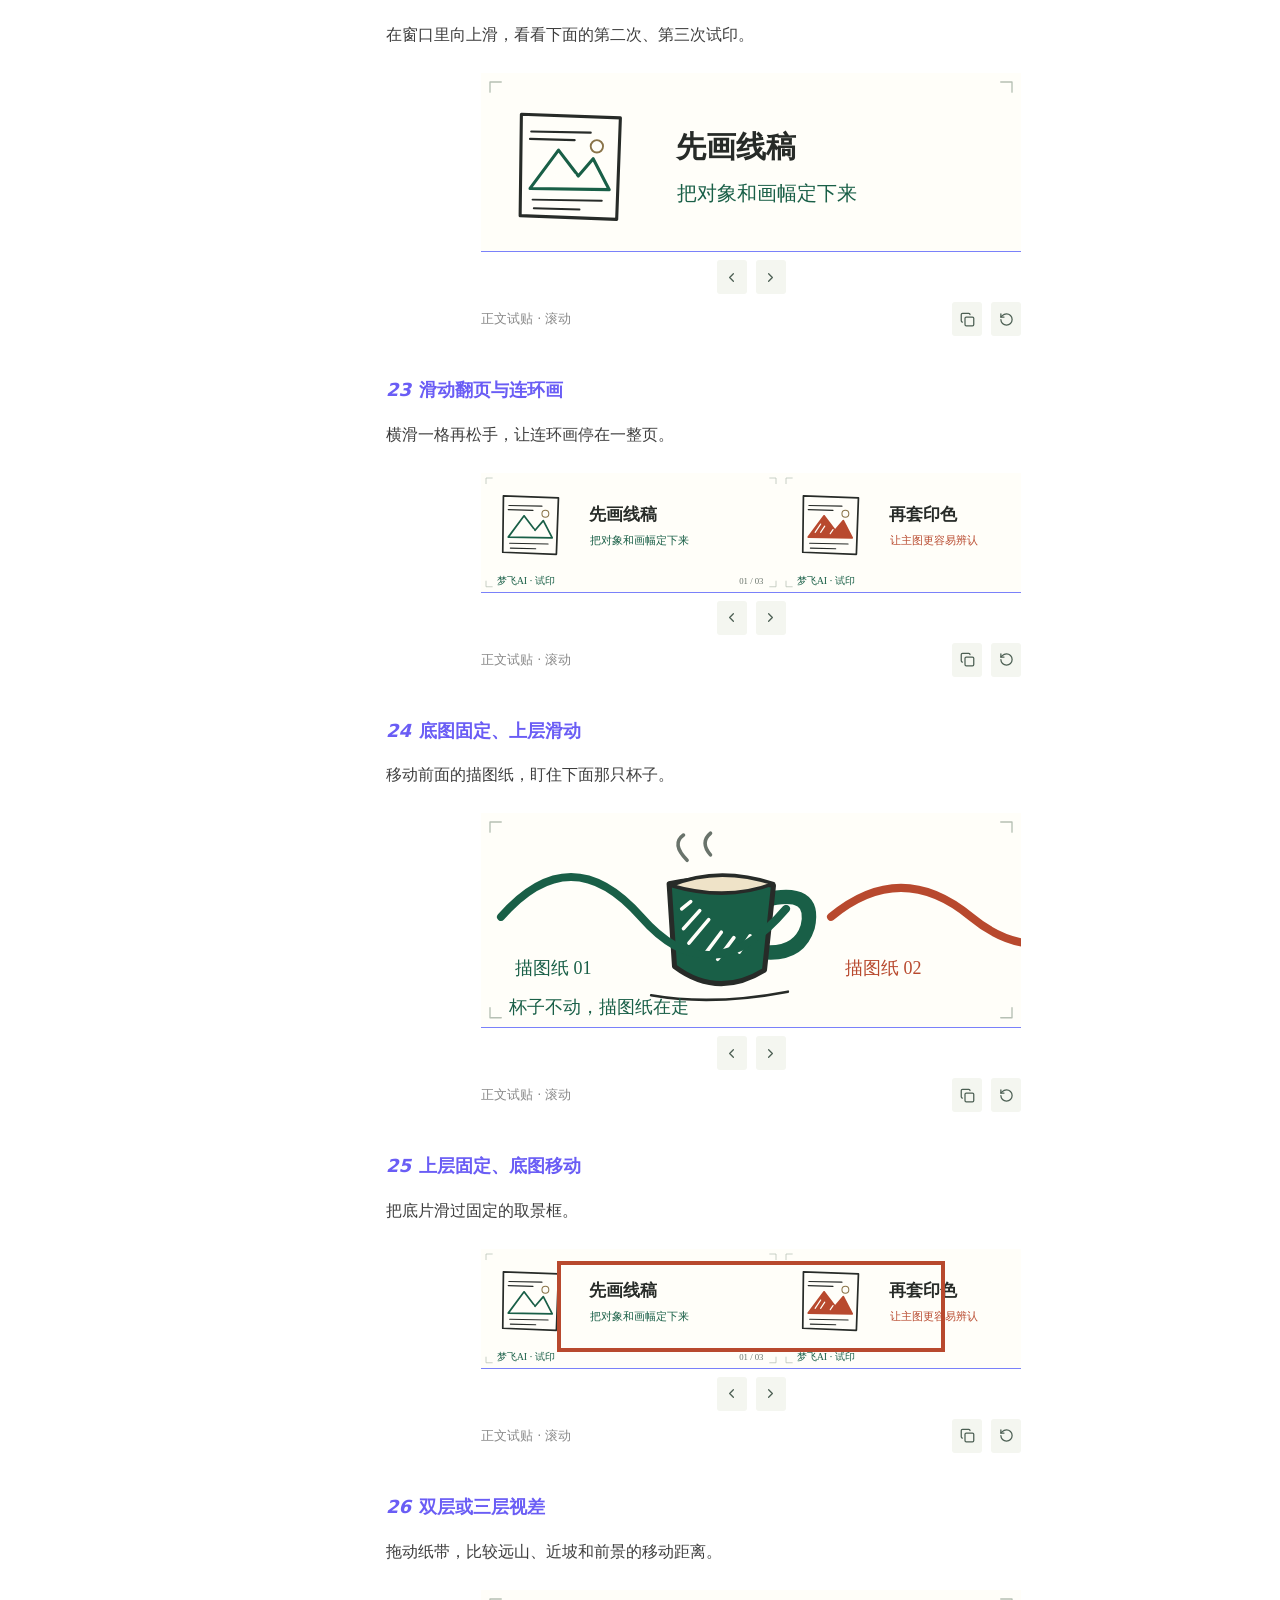
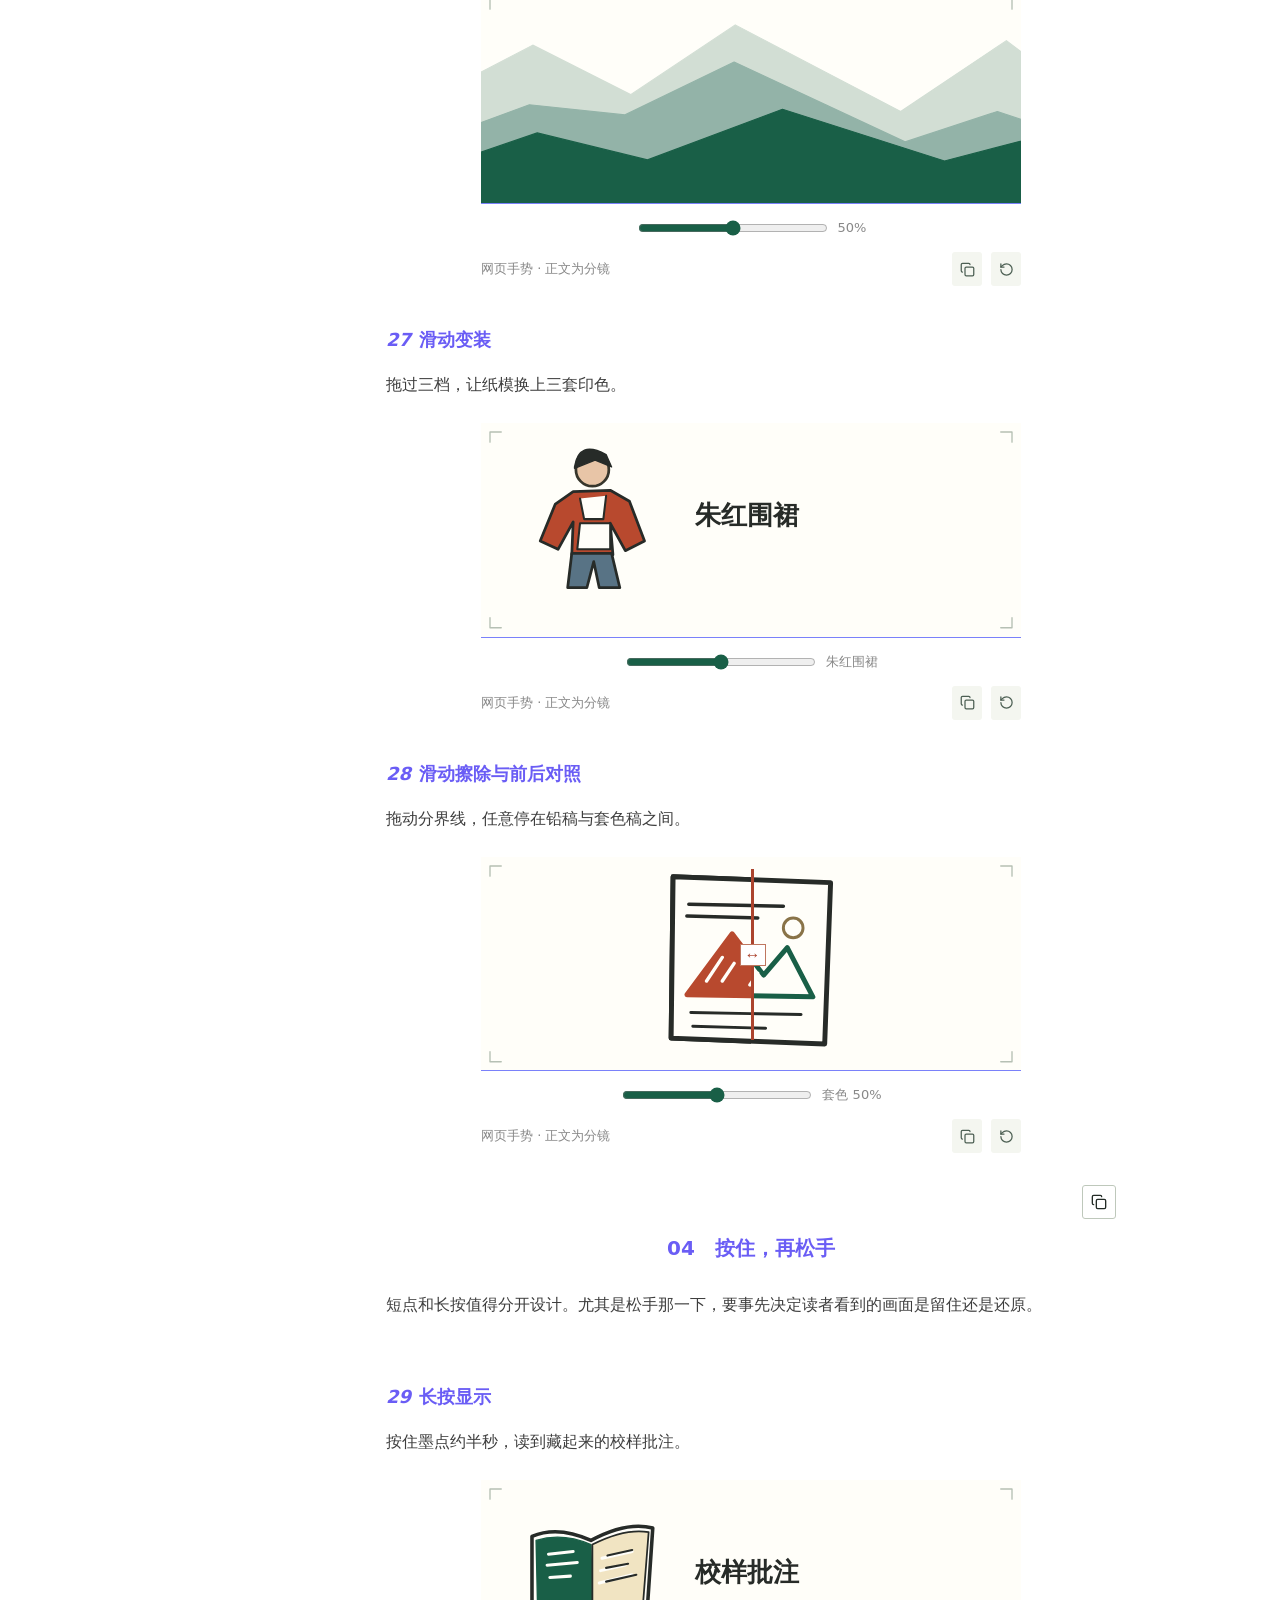
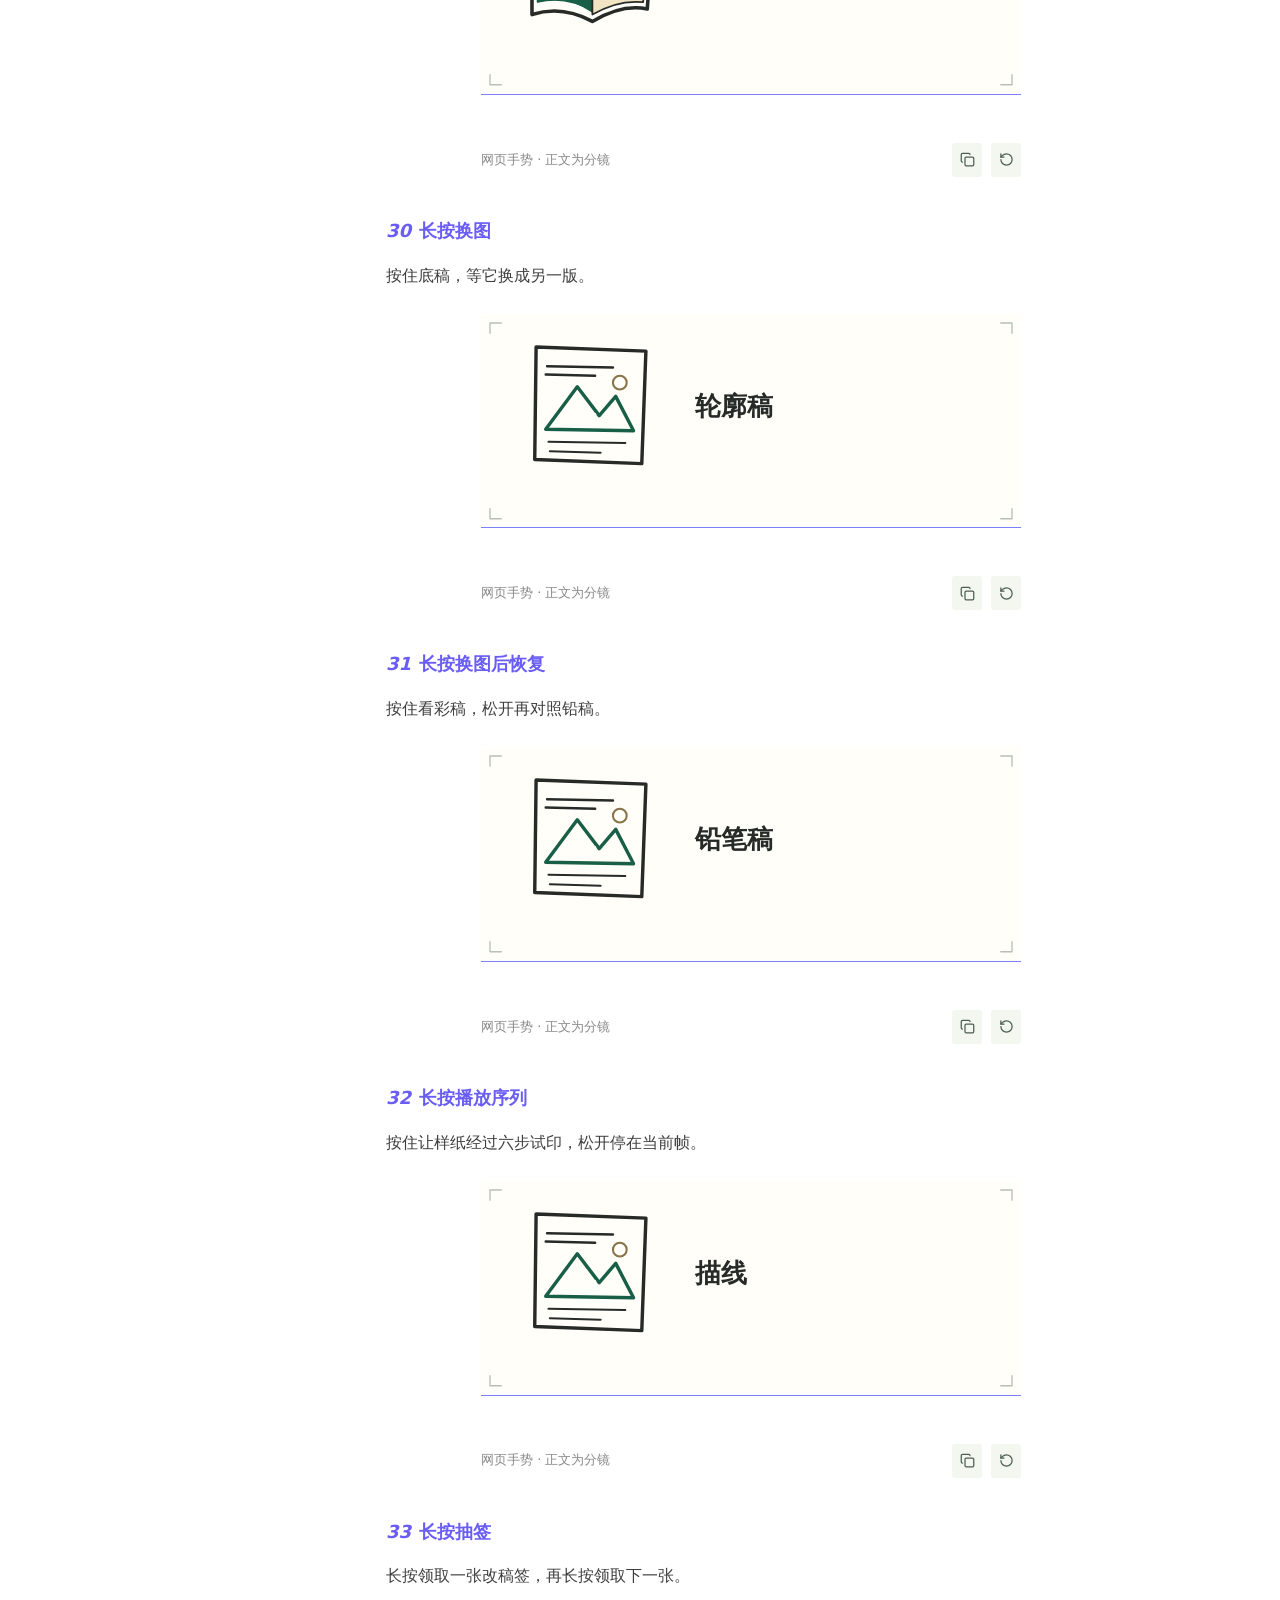
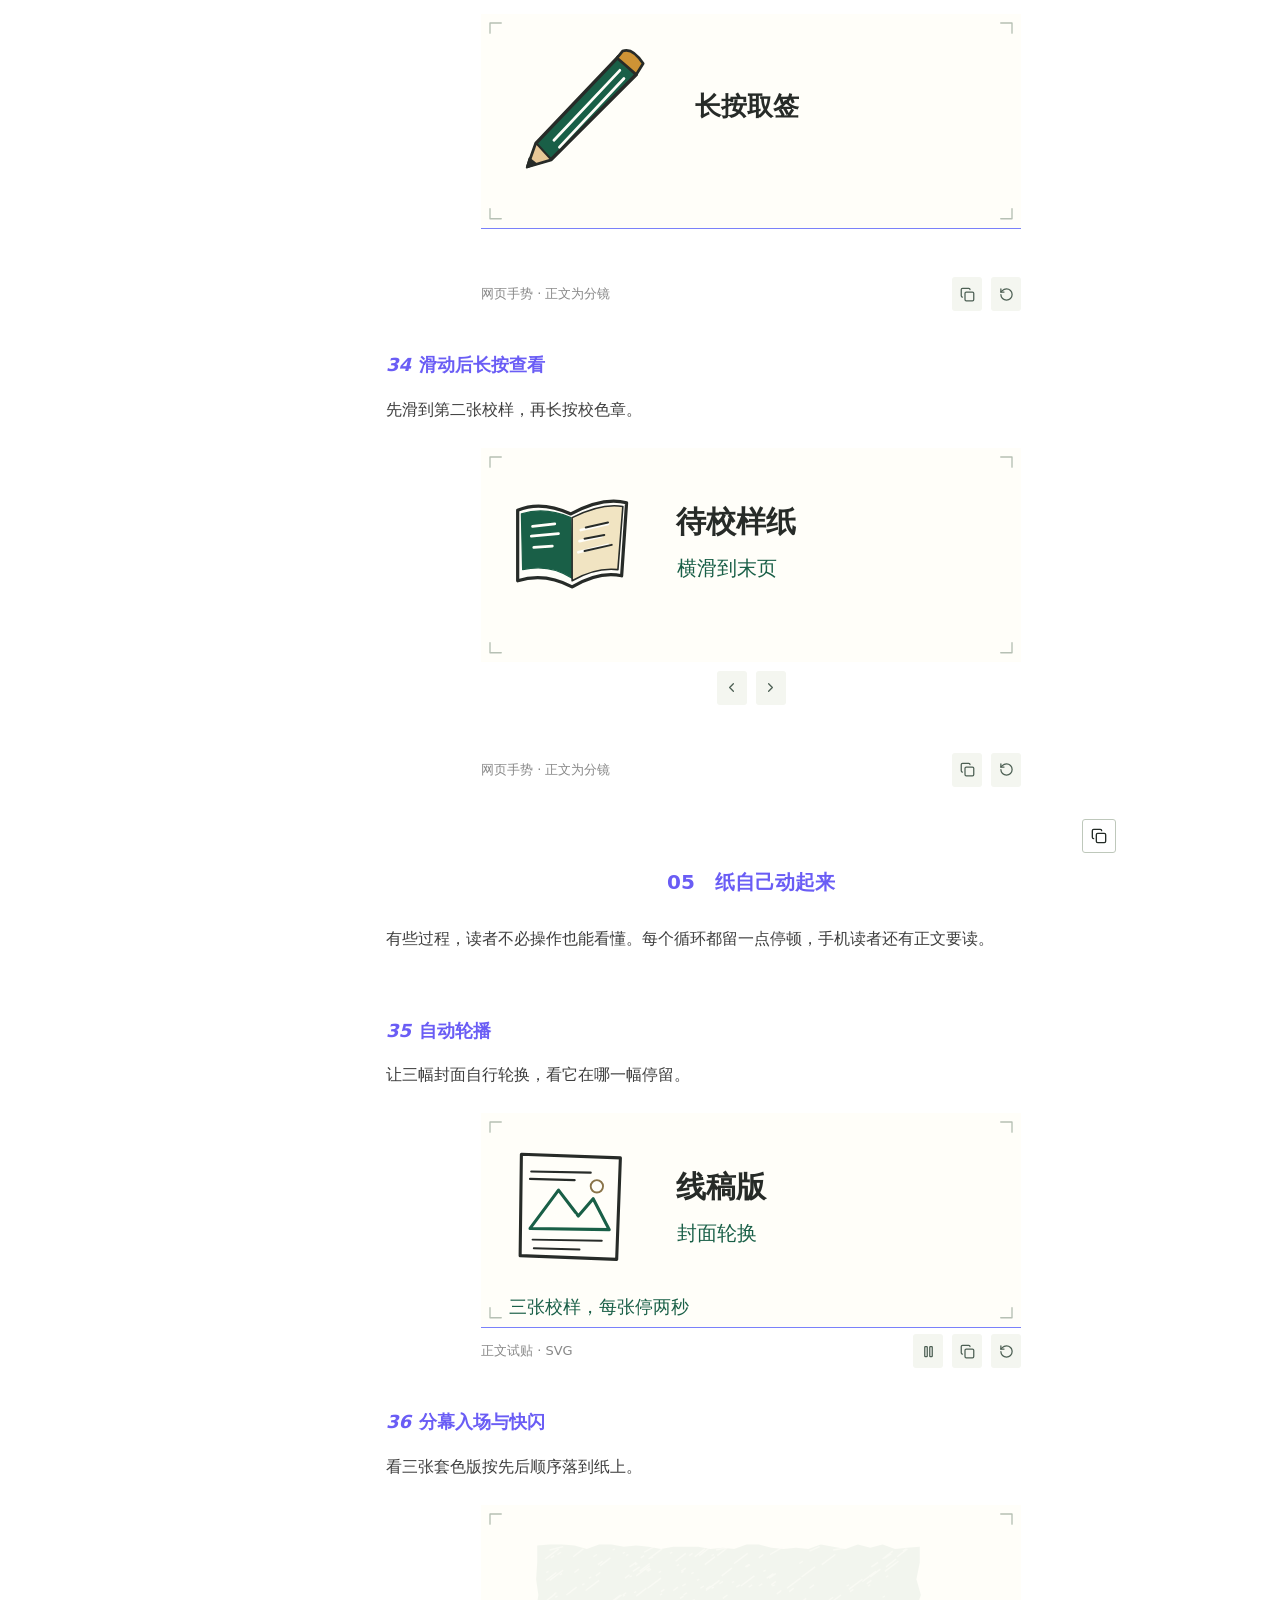
